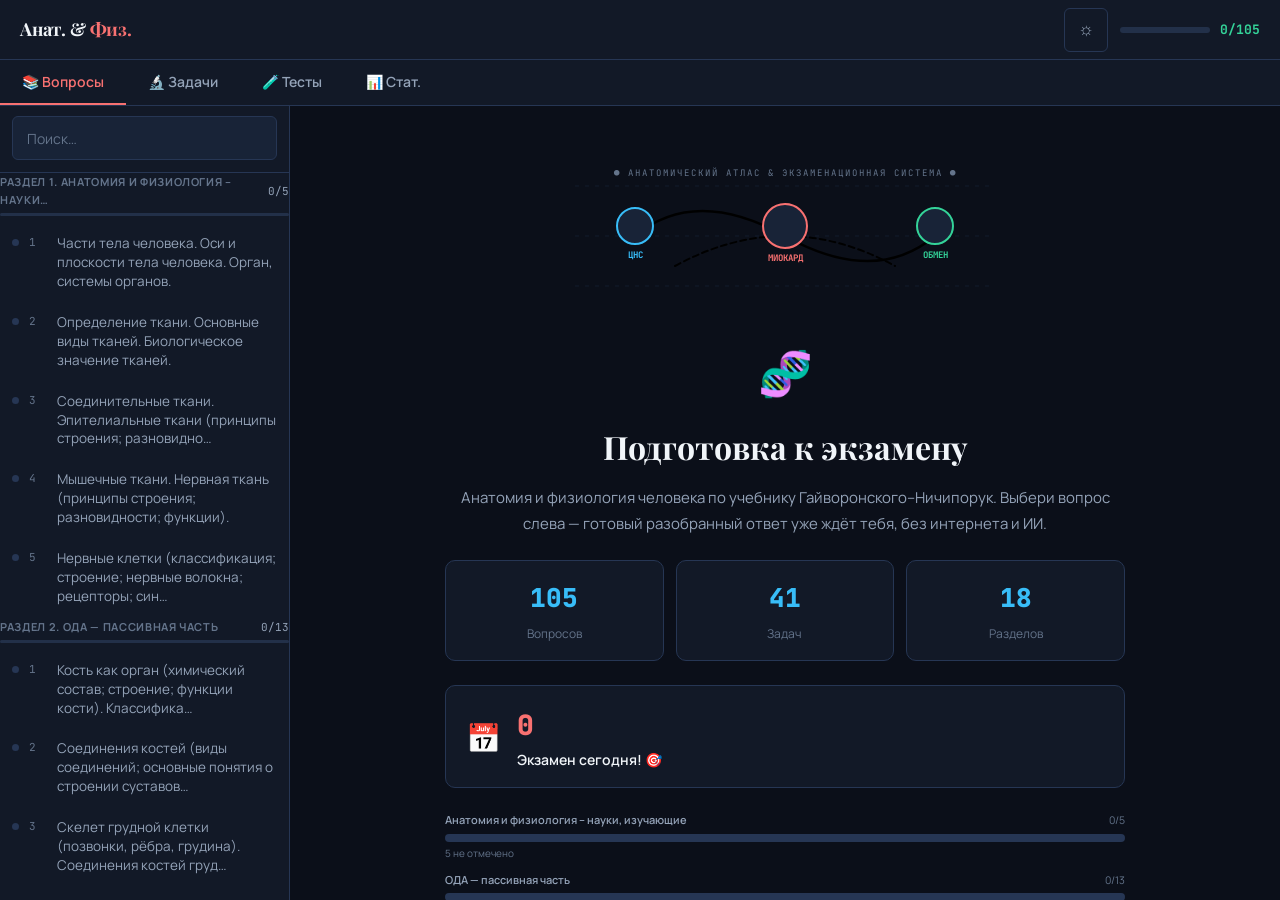
==== index.html @ 148c7188 "feat(design): модернизация интерфейса атласа анатомии по методичке студии - Стиль Clean Scientific /" ====
<!DOCTYPE html>
<html lang="ru">
<head>
<meta charset="UTF-8">
<meta name="viewport" content="width=device-width, initial-scale=1.0, maximum-scale=1.0">
<title>Анатомия и физиология — Экзамен</title>
<style>
@import url('https://fonts.googleapis.com/css2?family=Manrope:wght@400;500;600;700;800&family=Playfair+Display:ital,wght@0,600;0,700;1,600&family=JetBrains+Mono:wght@400;600&display=swap');

:root {
  /* Тёмный анатомический атлас (Medical Atlas) */
  --bg: #0b0f19;
  --surface: #121927;
  --surface2: #182337;
  --surface3: #223049;
  --border: #263654;
  --border-subtle: #17243a;
  --border-focus: #38bdf8;
  --field-border: #3b537e;

  /* Медицинские акценты (WCAG 2.2 AA) */
  --accent: #f87171;        /* Кармин / сердечно-сосудистая */
  --accent-text: #fca5a5;
  --accent-soft: rgba(248, 113, 113, 0.14);
  --primary: #38bdf8;       /* Клинический сапфир */
  --primary-hover: #7dd3fc;
  --primary-soft: rgba(56, 189, 248, 0.14);
  --on-primary: #082f49;

  /* Статусы уверенности */
  --know: #34d399;          /* Изумрудный (Знаю) */
  --know-bg: rgba(52, 211, 153, 0.12);
  --know-border: rgba(52, 211, 153, 0.4);
  --unsure: #fbbf24;        /* Янтарный (Сомневаюсь) */
  --unsure-bg: rgba(251, 191, 36, 0.12);
  --unsure-border: rgba(251, 191, 36, 0.4);
  --noknow: #f87171;        /* Рубиновый (Не знаю) */
  --noknow-bg: rgba(248, 113, 113, 0.12);
  --noknow-border: rgba(248, 113, 113, 0.4);

  --text: #f1f5f9;
  --text-muted: #94a3b8;
  --text-dim: #64748b;
  --safe-bottom: env(safe-area-inset-bottom, 0px);

  --font-sans: 'Manrope', system-ui, -apple-system, sans-serif;
  --font-serif: 'Playfair Display', Georgia, serif;
  --font-mono: 'JetBrains Mono', ui-monospace, monospace;

  --radius-sm: 6px;
  --radius-md: 10px;
  --radius-lg: 14px;
}

/* Светлая тема (медицинский учебник / слоновая кость) */
.light-theme {
  --bg: #faf9f6;
  --surface: #ffffff;
  --surface2: #f3f0e8;
  --surface3: #e8e3d7;
  --border: #dcd6c8;
  --border-subtle: #ede8dc;
  --border-focus: #1d4ed8;
  --field-border: #9ca3af;

  --accent: #dc2626;
  --accent-text: #b91c1c;
  --accent-soft: #fee2e2;
  --primary: #1d4ed8;
  --primary-hover: #1e40af;
  --primary-soft: #eff6ff;
  --on-primary: #ffffff;

  --know: #059669;
  --know-bg: #ecfdf5;
  --know-border: #a7f3d0;
  --unsure: #d97706;
  --unsure-bg: #fffbeb;
  --unsure-border: #fde68a;
  --noknow: #dc2626;
  --noknow-bg: #fef2f2;
  --noknow-border: #fecaca;

  --text: #1c1917;
  --text-muted: #44403c;
  --text-dim: #78716c;
}

* { margin:0; padding:0; box-sizing:border-box; -webkit-tap-highlight-color:transparent; }

html, body { height:100%; overflow:hidden; }

body {
  background: var(--bg);
  color: var(--text);
  font-family: var(--font-sans);
  font-size: 16px;
  line-height: 1.65;
  transition: background 0.25s ease, color 0.25s ease;
}

/* Доступность: фокус и уменьшенное движение */
*:focus-visible {
  outline: 2px solid var(--border-focus);
  outline-offset: 2px;
}

@media (prefers-reduced-motion: reduce) {
  *, *::before, *::after {
    animation-duration: 0.01ms !important;
    transition-duration: 0.01ms !important;
    scroll-behavior: auto !important;
  }
}

/* ── HEADER ── */
.header {
  background: var(--surface);
  border-bottom: 1px solid var(--border);
  padding: 0 20px;
  height: 60px;
  display: flex;
  align-items: center;
  justify-content: space-between;
  position: fixed;
  top: 0; left: 0; right: 0;
  z-index: 200;
  gap: 14px;
}

.logo {
  font-family: var(--font-serif);
  font-size: 18px;
  font-weight: 700;
  white-space: nowrap;
  flex-shrink: 0;
  color: var(--text);
  letter-spacing: -0.01em;
}
.logo span { color: var(--accent); }

.header-right { display:flex; align-items:center; gap:12px; }

.theme-toggle-btn {
  background: none;
  border: 1px solid var(--border);
  color: var(--text-muted);
  width: 44px;
  height: 44px;
  border-radius: var(--radius-sm);
  display: flex;
  align-items: center;
  justify-content: center;
  cursor: pointer;
  font-size: 1.1rem;
  transition: all 0.2s;
}
.theme-toggle-btn:hover {
  color: var(--text);
  border-color: var(--border-focus);
}

.progress-wrap {
  display: flex;
  align-items: center;
  gap: 10px;
  font-size: 13px;
  color: var(--text-muted);
}

.progress-bar {
  width: 90px;
  height: 6px;
  background: var(--surface3);
  border-radius: 3px;
  overflow: hidden;
}

.progress-fill {
  height: 100%;
  background: linear-gradient(90deg, var(--primary), var(--know));
  border-radius: 3px;
  transition: width 0.5s ease;
}

.progress-count { font-weight: 700; color: var(--know); white-space: nowrap; font-family: var(--font-mono); }

/* hamburger (Правило Д1: >= 44x44 px) */
.hamburger {
  width: 44px; height: 44px;
  border-radius: var(--radius-sm);
  background: var(--surface3);
  border: 1px solid var(--border);
  display: flex;
  flex-direction: column;
  align-items: center;
  justify-content: center;
  gap: 5px;
  cursor: pointer;
  flex-shrink: 0;
}
.hamburger span {
  width: 20px; height: 2px;
  background: var(--text-muted);
  border-radius: 2px;
  transition: all 0.2s;
}
.hamburger.open span:nth-child(1) { transform: rotate(45deg) translate(5px,5px); }
.hamburger.open span:nth-child(2) { opacity:0; }
.hamburger.open span:nth-child(3) { transform: rotate(-45deg) translate(5px,-5px); }

/* ── TABS ── */
.tabs {
  position: fixed;
  top: 60px; left: 0; right: 0;
  background: var(--surface);
  border-bottom: 1px solid var(--border);
  display: flex;
  z-index: 190;
  overflow-x: auto;
  scrollbar-width: none;
}
.tabs::-webkit-scrollbar { display: none; }

.tab {
  min-height: 44px;
  padding: 10px 22px;
  font-size: 14px;
  font-weight: 600;
  color: var(--text-muted);
  cursor: pointer;
  border-bottom: 2px solid transparent;
  white-space: nowrap;
  transition: all 0.2s;
  flex-shrink: 0;
  display: inline-flex;
  align-items: center;
}
.tab:hover { color: var(--text); }
.tab.active { color: var(--accent); border-bottom-color: var(--accent); }

/* ── OVERLAY ── */
.overlay {
  display: none;
  position: fixed;
  inset: 0;
  background: rgba(0,0,0,0.65);
  z-index: 150;
  backdrop-filter: blur(3px);
}
.overlay.open { display: block; }

/* ── SIDEBAR (drawer on mobile) ── */
.sidebar {
  position: fixed;
  top: 104px; bottom: 0; left: 0;
  width: min(320px, 85vw);
  background: var(--surface);
  border-right: 1px solid var(--border);
  overflow-y: auto;
  z-index: 160;
  transform: translateX(-100%);
  transition: transform 0.25s ease;
  display: flex;
  flex-direction: column;
}
.sidebar.open { transform: translateX(0); }

/* desktop: sidebar always visible */
@media (min-width: 768px) {
  .sidebar {
    transform: translateX(0) !important;
    width: 290px;
  }
  .overlay { display: none !important; }
  .hamburger { display: none; }
}

.sidebar-search {
  padding: 12px;
  border-bottom: 1px solid var(--border);
  position: sticky; top: 0;
  background: var(--surface);
  z-index: 10;
}
.sidebar-search input {
  width: 100%;
  background: var(--surface2);
  border: 1px solid var(--border);
  border-radius: var(--radius-sm);
  padding: 10px 14px;
  color: var(--text);
  font-size: 14px;
  font-family: inherit;
  outline: none;
  min-height: 44px;
}
.sidebar-search input:focus { border-color: var(--border-focus); }
.sidebar-search input::placeholder { color: var(--text-dim); }

.sidebar-section {
  padding: 8px 12px;
}
.sec-header-wrap {
  display: flex;
  align-items: center;
  justify-content: space-between;
  margin-bottom: 4px;
}
.sec-header {
  font-size: 11px;
  font-weight: 700;
  text-transform: uppercase;
  letter-spacing: 0.06em;
  color: var(--text-dim);
}
.sec-pct {
  font-size: 11px;
  color: var(--text-muted);
  font-family: var(--font-mono);
}
.sec-mini-bar {
  height: 3px;
  background: var(--surface3);
  border-radius: 2px;
  margin-bottom: 8px;
  overflow: hidden;
}
.sec-mini-fill {
  height: 100%;
  border-radius: 2px;
  transition: width 0.3s;
}
.sec-mini-fill.low { background: var(--noknow); }
.sec-mini-fill.mid { background: var(--unsure); }
.sec-mini-fill.high { background: var(--know); }

.q-item {
  padding: 10px 12px;
  border-radius: var(--radius-sm);
  cursor: pointer;
  font-size: 13.5px;
  line-height: 1.4;
  color: var(--text-muted);
  display: flex;
  align-items: flex-start;
  gap: 10px;
  margin-bottom: 2px;
  transition: all 0.15s;
  min-height: 44px;
}
.q-item:hover { background: var(--surface2); color: var(--text); }
.q-item.active { background: var(--surface3); color: var(--text); font-weight: 600; }
.q-dot {
  width: 7px; height: 7px;
  border-radius: 50%;
  background: var(--border);
  margin-top: 5px;
  flex-shrink: 0;
  transition: all 0.2s;
}
.q-item.know .q-dot { background: var(--know); box-shadow: 0 0 5px var(--know); }
.q-item.unsure .q-dot { background: var(--unsure); box-shadow: 0 0 5px var(--unsure); }
.q-item.noknow .q-dot { background: var(--noknow); box-shadow: 0 0 5px var(--noknow); }
.q-num {
  font-size: 11px;
  color: var(--text-dim);
  font-family: var(--font-mono);
  flex-shrink: 0;
  width: 18px;
  margin-top: 1px;
}

/* ── MAIN AREA ── */
.main {
  position: fixed;
  top: 104px; bottom: 0; right: 0;
  left: 0;
  overflow-y: auto;
  padding: 24px 16px calc(24px + var(--safe-bottom));
  background: var(--bg);
}
@media (min-width: 768px) {
  .main { left: 290px; padding: 32px 36px; }
}

.panel { display: none; }
.panel.active { display: block; animation: fadeIn 0.2s ease; }

@keyframes fadeIn { from { opacity: 0; transform: translateY(4px); } to { opacity: 1; transform: translateY(0); } }

/* ── WELCOME ── */
.welcome {
  max-width: 680px;
  margin: 0 auto;
  text-align: center;
  padding: 20px 0;
}
.welcome-art-wrap {
  width: 100%;
  max-width: 480px;
  margin: 0 auto 20px;
  display: flex;
  justify-content: center;
}
.welcome-icon { font-size: 44px; display: inline-block; margin-bottom: 12px; }
.welcome h1 {
  font-family: var(--font-serif);
  font-size: clamp(24px, 4vw, 32px);
  margin-bottom: 12px;
  color: var(--text);
}
.welcome p {
  color: var(--text-muted);
  font-size: 15px;
  line-height: 1.7;
  margin-bottom: 24px;
}
.stats-row {
  display: grid;
  grid-template-columns: repeat(3, 1fr);
  gap: 12px;
  margin-bottom: 24px;
}
.stat-card {
  background: var(--surface);
  border: 1px solid var(--border);
  border-radius: var(--radius-md);
  padding: 16px;
  text-align: center;
}
.stat-card .num {
  font-size: 26px;
  font-weight: 800;
  color: var(--primary);
  font-family: var(--font-mono);
}
.stat-card .lbl { font-size: 12px; color: var(--text-dim); margin-top: 4px; }

.exam-countdown {
  background: var(--surface);
  border: 1px solid var(--border);
  border-radius: var(--radius-md);
  padding: 16px 20px;
  display: flex;
  align-items: center;
  gap: 16px;
  margin-bottom: 24px;
  text-align: left;
}
.countdown-icon { font-size: 28px; }
.countdown-days { font-size: 28px; font-weight: 800; font-family: var(--font-mono); color: var(--accent); }
.countdown-days.urgent { color: var(--noknow); }
.countdown-label { font-size: 14px; font-weight: 600; color: var(--text); }
.countdown-detail { font-size: 12px; color: var(--text-dim); }

.tip-box {
  background: var(--surface);
  border-left: 3px solid var(--primary);
  padding: 14px 18px;
  border-radius: 0 var(--radius-sm) var(--radius-sm) 0;
  text-align: left;
  font-size: 13.5px;
  color: var(--text-muted);
  line-height: 1.6;
}

/* ── QUESTION CARD ── */
.q-card {
  max-width: 820px;
  margin: 0 auto;
}
.q-breadcrumb {
  font-size: 12px;
  text-transform: uppercase;
  letter-spacing: 0.06em;
  color: var(--primary);
  margin-bottom: 10px;
  font-weight: 700;
  display: flex;
  align-items: center;
  gap: 6px;
}
.q-title {
  font-size: clamp(18px, 2.5vw, 24px);
  font-weight: 700;
  line-height: 1.45;
  color: var(--text);
  margin-bottom: 20px;
  max-width: 65ch;
}
.q-actions {
  display: flex;
  gap: 10px;
  margin-bottom: 20px;
  flex-wrap: wrap;
}
.btn {
  min-height: 44px;
  padding: 10px 18px;
  border-radius: var(--radius-sm);
  font-size: 14px;
  font-weight: 600;
  cursor: pointer;
  display: inline-flex;
  align-items: center;
  justify-content: center;
  gap: 8px;
  transition: all 0.2s;
  border: 1px solid transparent;
}
.btn-primary {
  background: var(--primary);
  color: var(--on-primary);
}
.btn-primary:hover { opacity: 0.92; }
.btn-ghost {
  background: var(--surface);
  border-color: var(--border);
  color: var(--text);
}
.btn-ghost:hover { background: var(--surface2); }

.answer-area {
  background: var(--surface);
  border: 1px solid var(--border);
  border-radius: var(--radius-md);
  margin-bottom: 20px;
  overflow: hidden;
}
.answer-head {
  padding: 12px 18px;
  background: var(--surface2);
  border-bottom: 1px solid var(--border);
  display: flex;
  align-items: center;
  gap: 8px;
  font-size: 13px;
  color: var(--text-muted);
}
.sdot {
  width: 8px; height: 8px;
  border-radius: 50%;
  background: var(--text-dim);
}
.sdot.active { background: var(--know); box-shadow: 0 0 6px var(--know); }

.answer-body {
  padding: 24px;
  font-size: 16px;
  line-height: 1.7;
  color: var(--text);
  max-width: 65ch;
}
.answer-body.empty {
  color: var(--text-dim);
  font-style: italic;
  padding: 32px 24px;
  text-align: center;
}
.answer-body p { margin-bottom: 14px; }
.answer-body ul, .answer-body ol { margin: 10px 0 16px 24px; }
.answer-body li { margin-bottom: 6px; }
.answer-body strong { color: var(--accent-text); }

.conf-row {
  display: grid;
  grid-template-columns: repeat(3, 1fr);
  gap: 12px;
  margin-top: 16px;
}
.conf-btn {
  min-height: 48px;
  padding: 12px;
  border-radius: var(--radius-md);
  font-size: 14px;
  font-weight: 700;
  cursor: pointer;
  border: 1px solid transparent;
  transition: all 0.2s;
  display: flex;
  align-items: center;
  justify-content: center;
}
.conf-btn.noknow {
  background: var(--noknow-bg);
  border-color: var(--noknow-border);
  color: var(--noknow);
}
.conf-btn.noknow:hover, .conf-btn.noknow.selected {
  background: var(--noknow);
  color: #fff;
}
.conf-btn.unsure {
  background: var(--unsure-bg);
  border-color: var(--unsure-border);
  color: var(--unsure);
}
.conf-btn.unsure:hover, .conf-btn.unsure.selected {
  background: var(--unsure);
  color: #000;
}
.conf-btn.know {
  background: var(--know-bg);
  border-color: var(--know-border);
  color: var(--know);
}
.conf-btn.know:hover, .conf-btn.know.selected {
  background: var(--know);
  color: #fff;
}

/* ── QUIZ CARD ── */
.quiz-card {
  max-width: 820px;
  margin: 0 auto;
}
.quiz-opt {
  padding: 14px 18px;
  background: var(--surface);
  border: 1px solid var(--border);
  border-radius: var(--radius-md);
  margin-bottom: 10px;
  cursor: pointer;
  display: flex;
  align-items: center;
  gap: 12px;
  transition: all 0.15s;
  min-height: 48px;
  font-size: 15px;
}
.quiz-opt:hover { background: var(--surface2); }
.quiz-opt.correct {
  background: var(--know-bg);
  border-color: var(--know);
  color: var(--know);
}
.quiz-opt.wrong {
  background: var(--noknow-bg);
  border-color: var(--noknow);
  color: var(--noknow);
}
.quiz-opt-letter {
  width: 26px; height: 26px;
  border-radius: 50%;
  background: var(--surface2);
  display: flex;
  align-items: center;
  justify-content: center;
  font-weight: 700;
  font-size: 12px;
  flex-shrink: 0;
  font-family: var(--font-mono);
}

/* ── STATS ── */
.stats-page {
  max-width: 820px;
  margin: 0 auto;
}
.stats-block {
  background: var(--surface);
  border: 1px solid var(--border);
  border-radius: var(--radius-md);
  padding: 24px;
  margin-bottom: 20px;
}
.stats-block-title {
  font-size: 16px;
  font-weight: 700;
  margin-bottom: 16px;
  color: var(--text);
  font-family: var(--font-serif);
}
.legend-row {
  display: flex;
  gap: 16px;
  flex-wrap: wrap;
  margin-bottom: 16px;
  font-size: 13px;
}
.leg {
  display: inline-flex;
  align-items: center;
  gap: 6px;
}
.leg::before {
  content: '';
  width: 10px; height: 10px;
  border-radius: 50%;
}
.leg.know::before { background: var(--know); }
.leg.unsure::before { background: var(--unsure); }
.leg.noknow::before { background: var(--noknow); }
.leg.none::before { background: var(--border); }
</style>
</head>
<body>

<!-- HEADER -->
<div class="header">
  <div class="hamburger" id="burger" onclick="toggleSidebar()">
    <span></span><span></span><span></span>
  </div>
  <div class="logo">Анат. & <span>Физ.</span></div>
  <div class="header-right">
    <button class="theme-toggle-btn" id="themeToggleBtn" onclick="toggleAnatTheme()" title="Сменить тему оформления" aria-label="Сменить тему оформления">☼</button>
    <div class="progress-wrap">
      <div class="progress-bar"><div class="progress-fill" id="gBar" style="width:0%"></div></div>
      <div class="progress-count"><span id="dCnt">0</span>/<span id="tCnt">0</span></div>
    </div>
  </div>
</div>

<!-- TABS -->
<div class="tabs">
  <div class="tab active" onclick="switchTab('questions')">📚 Вопросы</div>
  <div class="tab"        onclick="switchTab('tasks')">🔬 Задачи</div>
  <div class="tab"        onclick="switchTab('quiz')">🧪 Тесты</div>
  <div class="tab"        onclick="switchTab('stats')" id="tabStats">📊 Стат.</div>
</div>

<!-- OVERLAY -->
<div class="overlay" id="overlay" onclick="closeSidebar()"></div>

<!-- SIDEBAR -->
<div class="sidebar" id="sidebar">
  <div class="sidebar-search">
    <input type="text" id="searchInput" placeholder="Поиск…" oninput="filterItems()">
  </div>
  <div id="sidebarContent"></div>
</div>

<!-- MAIN -->
<div class="main" id="mainArea">
  <!-- WELCOME -->
  <div class="panel active" id="welcomePanel">
    <div class="welcome">

      <div class="welcome-art-wrap" aria-hidden="true">
        <svg viewBox="0 0 460 160" fill="none" xmlns="http://www.w3.org/2000/svg" style="width:100%;height:auto;max-height:160px">
          <defs>
            <linearGradient id="anatAorta" x1="0%" y1="0%" x2="100%" y2="100%">
              <stop offset="0%" stopColor="var(--accent)" />
              <stop offset="100%" stopColor="#f59e0b" />
            </linearGradient>
            <linearGradient id="anatNeural" x1="0%" y1="0%" x2="100%" y2="0%">
              <stop offset="0%" stopColor="var(--primary)" />
              <stop offset="100%" stopColor="#a855f7" />
            </linearGradient>
          </defs>
          <!-- Фоновая сетка атласа -->
          <g stroke="var(--border-subtle)" stroke-width="1" stroke-dasharray="4 6" opacity="0.6">
            <line x1="20" y1="30" x2="440" y2="30"/>
            <line x1="20" y1="80" x2="440" y2="80"/>
            <line x1="20" y1="130" x2="440" y2="130"/>
          </g>
          <!-- Нейронные и сосудистые пути -->
          <path d="M 80 80 Q 140 30 230 80 T 380 80" stroke="url(#anatNeural)" stroke-width="2.5" stroke-linecap="round"/>
          <path d="M 120 110 Q 230 50 340 110" stroke="url(#anatAorta)" stroke-width="2" stroke-linecap="round" stroke-dasharray="6 4"/>
          <!-- Узел 1: Мозг и ВНД -->
          <g transform="translate(60, 50)">
            <circle cx="20" cy="20" r="18" fill="var(--surface2)" stroke="var(--primary)" stroke-width="2"/>
            <text x="20" y="24" text-anchor="middle" font-size="14">🧠</text>
            <text x="20" y="52" text-anchor="middle" fill="var(--primary)" font-size="9" font-family="var(--font-mono)" font-weight="700">ЦНС</text>
          </g>
          <!-- Узел 2: Сердечно-сосудистая -->
          <g transform="translate(210, 45)">
            <circle cx="20" cy="25" r="22" fill="var(--surface2)" stroke="var(--accent)" stroke-width="2"/>
            <text x="20" y="30" text-anchor="middle" font-size="16">🫀</text>
            <text x="20" y="60" text-anchor="middle" fill="var(--accent)" font-size="9" font-family="var(--font-mono)" font-weight="700">МИОКАРД</text>
          </g>
          <!-- Узел 3: ДНК и метаболизм -->
          <g transform="translate(360, 50)">
            <circle cx="20" cy="20" r="18" fill="var(--surface2)" stroke="var(--know)" stroke-width="2"/>
            <text x="20" y="24" text-anchor="middle" font-size="14">🧬</text>
            <text x="20" y="52" text-anchor="middle" fill="var(--know)" font-size="9" font-family="var(--font-mono)" font-weight="700">ОБМЕН</text>
          </g>
          <text x="230" y="20" text-anchor="middle" fill="var(--text-dim)" font-size="9" font-family="var(--font-mono)" letter-spacing="2">
            ● АНАТОМИЧЕСКИЙ АТЛАС &amp; ЭКЗАМЕНАЦИОННАЯ СИСТЕМА ●
          </text>
        </svg>
      </div>

      <span class="welcome-icon">🧬</span>
      <h1>Подготовка к экзамену</h1>
      <p>Анатомия и физиология человека по учебнику Гайворонского–Ничипорук. Выбери вопрос слева — готовый разобранный ответ уже ждёт тебя, без интернета и ИИ.</p>
      <div class="stats-row">
        <div class="stat-card"><div class="num" id="st-q">—</div><div class="lbl">Вопросов</div></div>
        <div class="stat-card"><div class="num" id="st-t">—</div><div class="lbl">Задач</div></div>
        <div class="stat-card"><div class="num" id="st-s">—</div><div class="lbl">Разделов</div></div>
      </div>
      <div id="examCountdown" class="exam-countdown">
        <span class="countdown-icon">📅</span>
        <div>
          <div class="countdown-days" id="cdDays">—</div>
          <div class="countdown-label" id="cdLabel">до экзамена</div>
          <div class="countdown-detail" id="cdDetail"></div>
        </div>
      </div>
      <div id="sectionProgressList" style="margin-bottom:14px"></div>
      <div class="tip-box">
        <strong>💡 Отмечай уверенность:</strong> После ответа нажми одну из трёх кнопок — «Знаю», «Сомневаюсь» или «Не знаю». Цветная полоска по каждому разделу покажет пробелы.
      </div>
    </div>
  </div>

  <!-- QUESTION -->
  <div class="panel" id="qPanel">
    <div class="q-card">
      <div class="q-breadcrumb" id="qBread"></div>
      <div class="q-title" id="qTitle"></div>
      <div class="q-actions">
        <button class="btn btn-primary" id="ansBtn" onclick="toggleAnswer()">👁️ Показать ответ</button>
        <button class="btn btn-ghost" onclick="navigateQ(-1)">← Назад</button>
        <button class="btn btn-ghost" onclick="navigateQ(1)">Вперёд →</button>
      </div>
      <div class="answer-area" id="ansArea">
        <div class="answer-head">
          <div class="sdot" id="sDot"></div>
          <span id="sText">Ответ скрыт — попробуй вспомнить сам</span>
        </div>
        <div class="answer-body empty" id="ansBody">Нажми «Показать ответ»</div>
      </div>
      <div class="conf-row" id="confRow">
        <button class="conf-btn noknow" onclick="setConf('noknow')">Не знаю</button>
        <button class="conf-btn unsure" onclick="setConf('unsure')">Сомневаюсь</button>
        <button class="conf-btn know"   onclick="setConf('know')">Знаю</button>
      </div>
    </div>
  </div>

  <!-- QUIZ PANEL -->
  <div class="panel" id="quizPanel">
    <div class="quiz-wrap">
      <div class="quiz-topbar">
        <div class="quiz-section-sel">
          <select id="quizSecSel">
            <option value="all">Все разделы</option>
          </select>
          <button class="btn-start-quiz" onclick="startQuiz()">▶ Начать тест</button>
        </div>
        <button class="btn-stats" onclick="switchTab('stats')">📊 Статистика</button>
      </div>
      <div id="quizResultBar" style="display:none" class="quiz-result-bar">
        <div class="qrb-scores">
          <div class="qrb-cell"><span class="qrb-num" id="qrbCorrect" style="color:#3fb950">0</span><span class="qrb-lbl">верно</span></div>
          <div class="qrb-cell"><span class="qrb-num" id="qrbWrong"   style="color:#f85149">0</span><span class="qrb-lbl">ошибок</span></div>
          <div class="qrb-cell"><span class="qrb-num" id="qrbPct"     style="color:var(--accent)">—</span><span class="qrb-lbl">% верных</span></div>
        </div>
        <div class="qrb-actions">
          <button class="qrb-btn active" id="btnShowAll"      onclick="filterQuiz('all')">Все вопросы</button>
          <button class="qrb-btn"        id="btnShowWrong"    onclick="filterQuiz('wrong')">❌ Ошибки</button>
          <button class="qrb-btn"        id="btnShowCorrect"  onclick="filterQuiz('correct')">✅ Верные</button>
          <button class="qrb-btn restart" onclick="startQuiz()">↺ Заново</button>
        </div>
      </div>
      <div id="quizContent"><div class="quiz-empty">Выбери раздел и нажми «Начать тест»</div></div>
    </div>
  </div>

  <!-- STATS PANEL -->
  <div class="panel" id="statsPanel">
    <div class="quiz-wrap">
      <div class="stats-topbar">
        <button class="btn-back-quiz" onclick="switchTab('quiz')">← Назад к тестам</button>
        <h2 style="margin:0;font-size:17px;font-weight:700">📊 Статистика</h2>
      </div>

      <!-- Test results -->
      <div class="stats-block" id="statsTestBlock">
        <div class="stats-block-title">Результаты тестов</div>
        <div id="statsTestScoreRow" class="stats-score-row">
          <div class="stats-score-cell">
            <div class="stats-big-num" id="stCorrect" style="color:#3fb950">0</div>
            <div class="stats-label">правильно</div>
          </div>
          <div class="stats-score-cell">
            <div class="stats-big-num" id="stWrong" style="color:#f85149">0</div>
            <div class="stats-label">ошибок</div>
          </div>
          <div class="stats-score-cell">
            <div class="stats-big-num" id="stPct" style="color:var(--accent)">—</div>
            <div class="stats-label">% верных</div>
          </div>
        </div>
      </div>

      <!-- Knowledge confidence breakdown -->
      <div class="stats-block">
        <div class="stats-block-title">Уверенность по разделам</div>
        <div class="stats-legend">
          <span class="leg know">Знаю</span>
          <span class="leg unsure">Сомневаюсь</span>
          <span class="leg noknow">Не знаю</span>
          <span class="leg none">Не отмечено</span>
        </div>
        <div id="statsConfList"></div>
      </div>

      <!-- Overall summary -->
      <div class="stats-block" id="statsOverall">
        <div class="stats-block-title">Общий прогресс</div>
        <div id="statsOverallBar"></div>
      </div>
    </div>
  </div>
</div>

<script>
// ── DATA ──
const QD = [{"s": "\u0420\u0430\u0437\u0434\u0435\u043b 1. \u0410\u043d\u0430\u0442\u043e\u043c\u0438\u044f \u0438 \u0444\u0438\u0437\u0438\u043e\u043b\u043e\u0433\u0438\u044f \u2013 \u043d\u0430\u0443\u043a\u0438, \u0438\u0437\u0443\u0447\u0430\u044e\u0449\u0438\u0435 \u0447\u0435\u043b\u043e\u0432\u0435\u043a\u0430", "badge": "general", "q": [{"text": "\u0427\u0430\u0441\u0442\u0438 \u0442\u0435\u043b\u0430 \u0447\u0435\u043b\u043e\u0432\u0435\u043a\u0430. \u041e\u0441\u0438 \u0438 \u043f\u043b\u043e\u0441\u043a\u043e\u0441\u0442\u0438 \u0442\u0435\u043b\u0430 \u0447\u0435\u043b\u043e\u0432\u0435\u043a\u0430. \u041e\u0440\u0433\u0430\u043d, \u0441\u0438\u0441\u0442\u0435\u043c\u044b \u043e\u0440\u0433\u0430\u043d\u043e\u0432.", "answer": "**\u0427\u0430\u0441\u0442\u0438 \u0442\u0435\u043b\u0430 \u0447\u0435\u043b\u043e\u0432\u0435\u043a\u0430.** \u0422\u0435\u043b\u043e \u0447\u0435\u043b\u043e\u0432\u0435\u043a\u0430 \u0441\u043e\u0441\u0442\u043e\u0438\u0442 \u0438\u0437 \u0441\u043b\u0435\u0434\u0443\u044e\u0449\u0438\u0445 \u043e\u0441\u043d\u043e\u0432\u043d\u044b\u0445 \u0447\u0430\u0441\u0442\u0435\u0439: \u0433\u043e\u043b\u043e\u0432\u044b (caput), \u0448\u0435\u0438 (collum), \u0442\u0443\u043b\u043e\u0432\u0438\u0449\u0430 (truncus) \u0438 \u043a\u043e\u043d\u0435\u0447\u043d\u043e\u0441\u0442\u0435\u0439 (extremitates). \u0413\u043e\u043b\u043e\u0432\u043d\u0430\u044f \u0447\u0430\u0441\u0442\u044c \u0441\u043e\u0434\u0435\u0440\u0436\u0438\u0442 \u043c\u043e\u0437\u0433\u043e\u0432\u043e\u0439 \u0438 \u043b\u0438\u0446\u0435\u0432\u043e\u0439 \u043e\u0442\u0434\u0435\u043b\u044b \u0447\u0435\u0440\u0435\u043f\u0430, \u0432 \u043a\u043e\u0442\u043e\u0440\u044b\u0445 \u0440\u0430\u0437\u043c\u0435\u0449\u0430\u044e\u0442\u0441\u044f \u043e\u0440\u0433\u0430\u043d\u044b \u0447\u0443\u0432\u0441\u0442\u0432 \u0438 \u0426\u041d\u0421. \u0422\u0443\u043b\u043e\u0432\u0438\u0449\u0435 subdivided \u043d\u0430 \u0433\u0440\u0443\u0434\u043d\u0443\u044e \u043a\u043b\u0435\u0442\u043a\u0443 (thorax), \u0436\u0438\u0432\u043e\u0442 (abdomen) \u0438 \u0441\u043f\u0438\u043d\u0443 (dorsum). \u041a\u043e\u043d\u0435\u0447\u043d\u043e\u0441\u0442\u0438 \u0440\u0430\u0437\u0434\u0435\u043b\u044f\u044e\u0442\u0441\u044f \u043d\u0430 \u0432\u0435\u0440\u0445\u043d\u0438\u0435 \u0438 \u043d\u0438\u0436\u043d\u0438\u0435, \u043a\u0430\u0436\u0434\u0430\u044f \u0438\u0437 \u043a\u043e\u0442\u043e\u0440\u044b\u0445 \u0432\u043a\u043b\u044e\u0447\u0430\u0435\u0442 \u043f\u043e\u044f\u0441 \u0438 \u0441\u0432\u043e\u0431\u043e\u0434\u043d\u044b\u0439 \u043e\u0442\u0434\u0435\u043b.\n\n**\u041e\u0441\u0438 \u0442\u0435\u043b\u0430:**\n- **\u041f\u0440\u043e\u0434\u043e\u043b\u044c\u043d\u0430\u044f (\u0432\u0435\u0440\u0442\u0438\u043a\u0430\u043b\u044c\u043d\u0430\u044f) \u043e\u0441\u044c** \u2014 \u043f\u0440\u043e\u0445\u043e\u0434\u0438\u0442 \u0441\u0432\u0435\u0440\u0445\u0443 \u0432\u043d\u0438\u0437 \u0447\u0435\u0440\u0435\u0437 \u0446\u0435\u043d\u0442\u0440 \u0442\u0435\u043b\u0430 \u043e\u0442 \u043c\u0430\u043a\u0443\u0448\u043a\u0438 \u043a \u043f\u0440\u043e\u043c\u0435\u0436\u043d\u043e\u0441\u0442\u0438, \u043f\u0435\u0440\u043f\u0435\u043d\u0434\u0438\u043a\u0443\u043b\u044f\u0440\u043d\u0430 \u0437\u0435\u043c\u043d\u043e\u0439 \u043f\u043e\u0432\u0435\u0440\u0445\u043d\u043e\u0441\u0442\u0438. \u0412\u043e\u043a\u0440\u0443\u0433 \u044d\u0442\u043e\u0439 \u043e\u0441\u0438 \u043f\u0440\u043e\u0438\u0441\u0445\u043e\u0434\u044f\u0442 \u0432\u0440\u0430\u0449\u0430\u0442\u0435\u043b\u044c\u043d\u044b\u0435 \u0434\u0432\u0438\u0436\u0435\u043d\u0438\u044f.\n- **\u041f\u043e\u043f\u0435\u0440\u0435\u0447\u043d\u0430\u044f (\u0444\u0440\u043e\u043d\u0442\u0430\u043b\u044c\u043d\u0430\u044f) \u043e\u0441\u044c** \u2014 \u043f\u0440\u043e\u0445\u043e\u0434\u0438\u0442 \u0433\u043e\u0440\u0438\u0437\u043e\u043d\u0442\u0430\u043b\u044c\u043d\u043e \u0441\u043f\u0435\u0440\u0435\u0434\u0438 \u043d\u0430\u0437\u0430\u0434, \u0447\u0435\u0440\u0435\u0437 \u0442\u0435\u043b\u043e \u043f\u0435\u0440\u043f\u0435\u043d\u0434\u0438\u043a\u0443\u043b\u044f\u0440\u043d\u043e \u043f\u0440\u043e\u0434\u043e\u043b\u044c\u043d\u043e\u0439 \u043e\u0441\u0438. \u0412\u043e\u043a\u0440\u0443\u0433 \u043d\u0435\u0451 \u0441\u043e\u0432\u0435\u0440\u0448\u0430\u044e\u0442\u0441\u044f \u0441\u0430\u0433\u0438\u0442\u0442\u0430\u043b\u044c\u043d\u044b\u0435 \u0434\u0432\u0438\u0436\u0435\u043d\u0438\u044f (\u0441\u0433\u0438\u0431\u0430\u043d\u0438\u0435 \u0438 \u0440\u0430\u0437\u0433\u0438\u0431\u0430\u043d\u0438\u0435).\n- **\u0421\u0430\u0433\u0438\u0442\u0442\u0430\u043b\u044c\u043d\u0430\u044f (\u0441\u0442\u0440\u0435\u043b\u043e\u0432\u0438\u0434\u043d\u0430\u044f) \u043e\u0441\u044c** \u2014 \u043f\u0440\u043e\u0445\u043e\u0434\u0438\u0442 \u0433\u043e\u0440\u0438\u0437\u043e\u043d\u0442\u0430\u043b\u044c\u043d\u043e \u0441\u043f\u0440\u0430\u0432\u0430 \u043d\u0430\u043b\u0435\u0432\u043e, \u043f\u0435\u0440\u043f\u0435\u043d\u0434\u0438\u043a\u0443\u043b\u044f\u0440\u043d\u043e \u0434\u0432\u0443\u043c \u043f\u0440\u0435\u0434\u044b\u0434\u0443\u0449\u0438\u043c. \u0412\u043e\u043a\u0440\u0443\u0433 \u043d\u0435\u0451 \u0441\u043e\u0432\u0435\u0440\u0448\u0430\u044e\u0442\u0441\u044f \u0444\u0440\u043e\u043d\u0442\u0430\u043b\u044c\u043d\u044b\u0435 \u0434\u0432\u0438\u0436\u0435\u043d\u0438\u044f (\u043e\u0442\u0432\u0435\u0434\u0435\u043d\u0438\u0435 \u0438 \u043f\u0440\u0438\u0432\u0435\u0434\u0435\u043d\u0438\u0435).\n\n**\u041f\u043b\u043e\u0441\u043a\u043e\u0441\u0442\u0438 \u0442\u0435\u043b\u0430:**\n1. **\u0421\u0430\u0433\u0438\u0442\u0442\u0430\u043b\u044c\u043d\u0430\u044f \u043f\u043b\u043e\u0441\u043a\u043e\u0441\u0442\u044c** (planum sagittale) \u2014 \u0432\u0435\u0440\u0442\u0438\u043a\u0430\u043b\u044c\u043d\u0430\u044f \u043f\u043b\u043e\u0441\u043a\u043e\u0441\u0442\u044c, \u0434\u0435\u043b\u044f\u0449\u0430\u044f \u0442\u0435\u043b\u043e \u043d\u0430 \u043f\u0440\u0430\u0432\u0443\u044e \u0438 \u043b\u0435\u0432\u0443\u044e \u0447\u0430\u0441\u0442\u0438. **\u0421\u0440\u0435\u0434\u0438\u043d\u043d\u0430\u044f (\u043c\u0435\u0434\u0438\u0430\u043d\u043d\u0430\u044f) \u0441\u0430\u0433\u0438\u0442\u0442\u0430\u043b\u044c\u043d\u0430\u044f \u043f\u043b\u043e\u0441\u043a\u043e\u0441\u0442\u044c** \u043f\u0440\u043e\u0445\u043e\u0434\u0438\u0442 \u0442\u043e\u0447\u043d\u043e \u043f\u043e\u0441\u0435\u0440\u0435\u0434\u0438\u043d\u0435, \u0434\u0435\u043b\u044f \u0442\u0435\u043b\u043e \u043d\u0430 \u0434\u0432\u0435 \u0441\u0438\u043c\u043c\u0435\u0442\u0440\u0438\u0447\u043d\u044b\u0435 \u043f\u043e\u043b\u043e\u0432\u0438\u043d\u044b.\n2. **\u0424\u0440\u043e\u043d\u0442\u0430\u043b\u044c\u043d\u0430\u044f (\u043a\u043e\u0440\u043e\u043d\u0430\u0440\u043d\u0430\u044f) \u043f\u043b\u043e\u0441\u043a\u043e\u0441\u0442\u044c** (planum frontale) \u2014 \u0432\u0435\u0440\u0442\u0438\u043a\u0430\u043b\u044c\u043d\u0430\u044f \u043f\u043b\u043e\u0441\u043a\u043e\u0441\u0442\u044c, \u043f\u0435\u0440\u043f\u0435\u043d\u0434\u0438\u043a\u0443\u043b\u044f\u0440\u043d\u0430\u044f \u0441\u0430\u0433\u0438\u0442\u0442\u0430\u043b\u044c\u043d\u043e\u0439, \u0434\u0435\u043b\u044f\u0449\u0430\u044f \u0442\u0435\u043b\u043e \u043d\u0430 \u043f\u0435\u0440\u0435\u0434\u043d\u044e\u044e (\u0432\u0435\u043d\u0442\u0440\u0430\u043b\u044c\u043d\u0443\u044e) \u0438 \u0437\u0430\u0434\u043d\u044e\u044e (\u0434\u043e\u0440\u0441\u0430\u043b\u044c\u043d\u0443\u044e) \u0447\u0430\u0441\u0442\u0438.\n3. **\u041f\u043e\u043f\u0435\u0440\u0435\u0447\u043d\u0430\u044f (\u0433\u043e\u0440\u0438\u0437\u043e\u043d\u0442\u0430\u043b\u044c\u043d\u0430\u044f) \u043f\u043b\u043e\u0441\u043a\u043e\u0441\u0442\u044c** (planum transversale) \u2014 \u0433\u043e\u0440\u0438\u0437\u043e\u043d\u0442\u0430\u043b\u044c\u043d\u0430\u044f \u043f\u043b\u043e\u0441\u043a\u043e\u0441\u0442\u044c, \u043f\u0435\u0440\u043f\u0435\u043d\u0434\u0438\u043a\u0443\u043b\u044f\u0440\u043d\u0430\u044f \u0434\u0432\u0443\u043c \u043f\u0440\u0435\u0434\u044b\u0434\u0443\u0449\u0438\u043c, \u0434\u0435\u043b\u044f\u0449\u0430\u044f \u0442\u0435\u043b\u043e \u043d\u0430 \u0432\u0435\u0440\u0445\u043d\u044e\u044e (\u043a\u0440\u0430\u043d\u0438\u0430\u043b\u044c\u043d\u0443\u044e) \u0438 \u043d\u0438\u0436\u043d\u044e\u044e (\u043a\u0430\u0443\u0434\u0430\u043b\u044c\u043d\u0443\u044e) \u0447\u0430\u0441\u0442\u0438.\n\n**\u041e\u0441\u043d\u043e\u0432\u043d\u044b\u0435 \u0430\u043d\u0430\u0442\u043e\u043c\u0438\u0447\u0435\u0441\u043a\u0438\u0435 \u0442\u0435\u0440\u043c\u0438\u043d\u044b \u043f\u043e\u043b\u043e\u0436\u0435\u043d\u0438\u044f:**\n- \u041c\u0435\u0434\u0438\u0430\u043b\u044c\u043d\u044b\u0439 \u2014 \u0431\u043b\u0438\u0436\u0435 \u043a \u0441\u0440\u0435\u0434\u0438\u043d\u043d\u043e\u0439 \u043f\u043b\u043e\u0441\u043a\u043e\u0441\u0442\u0438; \u043b\u0430\u0442\u0435\u0440\u0430\u043b\u044c\u043d\u044b\u0439 \u2014 \u0434\u0430\u043b\u044c\u0448\u0435 \u043e\u0442 \u0441\u0440\u0435\u0434\u0438\u043d\u043d\u043e\u0439 \u043f\u043b\u043e\u0441\u043a\u043e\u0441\u0442\u0438\n- \u041f\u0440\u043e\u043a\u0441\u0438\u043c\u0430\u043b\u044c\u043d\u044b\u0439 \u2014 \u0431\u043b\u0438\u0436\u0435 \u043a \u043f\u0440\u0438\u043a\u0440\u0435\u043f\u043b\u0435\u043d\u0438\u044e \u043a\u043e\u043d\u0435\u0447\u043d\u043e\u0441\u0442\u0438 \u043a \u0442\u0443\u043b\u043e\u0432\u0438\u0449\u0443; \u0434\u0438\u0441\u0442\u0430\u043b\u044c\u043d\u044b\u0439 \u2014 \u0434\u0430\u043b\u044c\u0448\u0435\n- \u041a\u0440\u0430\u043d\u0438\u0430\u043b\u044c\u043d\u044b\u0439 (\u0432\u0435\u0440\u0445\u043d\u0438\u0439) \u2014 \u0431\u043b\u0438\u0436\u0435 \u043a \u0433\u043e\u043b\u043e\u0432\u0435; \u043a\u0430\u0443\u0434\u0430\u043b\u044c\u043d\u044b\u0439 (\u043d\u0438\u0436\u043d\u0438\u0439) \u2014 \u0431\u043b\u0438\u0436\u0435 \u043a \u043d\u043e\u0433\u0430\u043c\n- \u0412\u0435\u043d\u0442\u0440\u0430\u043b\u044c\u043d\u044b\u0439 (\u043f\u0435\u0440\u0435\u0434\u043d\u0438\u0439) \u2014 \u043e\u0431\u0440\u0430\u0449\u0451\u043d \u043a \u0436\u0438\u0432\u043e\u0442\u0443; \u0434\u043e\u0440\u0441\u0430\u043b\u044c\u043d\u044b\u0439 (\u0437\u0430\u0434\u043d\u0438\u0439) \u2014 \u043e\u0431\u0440\u0430\u0449\u0451\u043d \u043a \u0441\u043f\u0438\u043d\u0435\n- \u041f\u043e\u0432\u0435\u0440\u0445\u043d\u043e\u0441\u0442\u043d\u044b\u0439 \u2014 \u0431\u043b\u0438\u0436\u0435 \u043a \u043f\u043e\u0432\u0435\u0440\u0445\u043d\u043e\u0441\u0442\u0438 \u0442\u0435\u043b\u0430; \u0433\u043b\u0443\u0431\u043e\u043a\u0438\u0439 \u2014 \u0434\u0430\u043b\u044c\u0448\u0435 \u043e\u0442 \u043f\u043e\u0432\u0435\u0440\u0445\u043d\u043e\u0441\u0442\u0438\n\n**\u041e\u0440\u0433\u0430\u043d** \u2014 \u044d\u0442\u043e \u0447\u0430\u0441\u0442\u044c \u043e\u0440\u0433\u0430\u043d\u0438\u0437\u043c\u0430, \u0441\u043e\u0441\u0442\u043e\u044f\u0449\u0430\u044f \u0438\u0437 \u043d\u0435\u0441\u043a\u043e\u043b\u044c\u043a\u0438\u0445 \u0442\u043a\u0430\u043d\u0435\u0439, \u0438\u043c\u0435\u044e\u0449\u0430\u044f \u043e\u043f\u0440\u0435\u0434\u0435\u043b\u0451\u043d\u043d\u0443\u044e \u0444\u043e\u0440\u043c\u0443, \u0441\u0442\u0440\u043e\u0435\u043d\u0438\u0435 \u0438 \u0432\u044b\u043f\u043e\u043b\u043d\u044f\u044e\u0449\u0430\u044f \u0441\u043f\u0435\u0446\u0438\u0444\u0438\u0447\u0435\u0441\u043a\u0443\u044e \u0444\u0443\u043d\u043a\u0446\u0438\u044e. \u041f\u0440\u0438\u043c\u0435\u0440\u044b \u043e\u0440\u0433\u0430\u043d\u043e\u0432: \u0441\u0435\u0440\u0434\u0446\u0435, \u043f\u0435\u0447\u0435\u043d\u044c, \u043f\u043e\u0447\u043a\u0430, \u0436\u0435\u043b\u0443\u0434\u043e\u043a. \u041a\u0430\u0436\u0434\u044b\u0439 \u043e\u0440\u0433\u0430\u043d \u0438\u043c\u0435\u0435\u0442 \u043f\u0430\u0440\u0435\u043d\u0445\u0438\u043c\u0443 (\u0444\u0443\u043d\u043a\u0446\u0438\u043e\u043d\u0430\u043b\u044c\u043d\u0443\u044e \u0442\u043a\u0430\u043d\u044c) \u0438 \u0441\u0442\u0440\u043e\u043c\u0443 (\u0441\u043e\u0435\u0434\u0438\u043d\u0438\u0442\u0435\u043b\u044c\u043d\u043e\u0442\u043a\u0430\u043d\u043d\u044b\u0439 \u043a\u0430\u0440\u043a\u0430\u0441 \u0441 \u0441\u043e\u0441\u0443\u0434\u0430\u043c\u0438 \u0438 \u043d\u0435\u0440\u0432\u0430\u043c\u0438).\n\n**\u0421\u0438\u0441\u0442\u0435\u043c\u0430 \u043e\u0440\u0433\u0430\u043d\u043e\u0432** \u2014 \u044d\u0442\u043e \u0441\u043e\u0432\u043e\u043a\u0443\u043f\u043d\u043e\u0441\u0442\u044c \u043e\u0440\u0433\u0430\u043d\u043e\u0432, \u043e\u0431\u044a\u0435\u0434\u0438\u043d\u0451\u043d\u043d\u044b\u0445 \u043e\u0431\u0449\u0435\u0439 \u044d\u043c\u0431\u0440\u0438\u043e\u043d\u0430\u043b\u044c\u043d\u044b\u043c \u043f\u0440\u043e\u0438\u0441\u0445\u043e\u0436\u0434\u0435\u043d\u0438\u0435\u043c, \u043c\u043e\u0440\u0444\u043e\u043b\u043e\u0433\u0438\u0447\u0435\u0441\u043a\u0438\u043c \u0441\u0442\u0440\u043e\u0435\u043d\u0438\u0435\u043c \u0438 \u0444\u0443\u043d\u043a\u0446\u0438\u043e\u043d\u0430\u043b\u044c\u043d\u044b\u043c \u043d\u0430\u0437\u043d\u0430\u0447\u0435\u043d\u0438\u0435\u043c. \u0412 \u043e\u0440\u0433\u0430\u043d\u0438\u0437\u043c\u0435 \u0447\u0435\u043b\u043e\u0432\u0435\u043a\u0430 \u0432\u044b\u0434\u0435\u043b\u044f\u044e\u0442 \u0441\u043b\u0435\u0434\u0443\u044e\u0449\u0438\u0435 \u0441\u0438\u0441\u0442\u0435\u043c\u044b \u043e\u0440\u0433\u0430\u043d\u043e\u0432:\n1. **\u041e\u043f\u043e\u0440\u043d\u043e-\u0434\u0432\u0438\u0433\u0430\u0442\u0435\u043b\u044c\u043d\u0430\u044f \u0441\u0438\u0441\u0442\u0435\u043c\u0430** \u2014 \u043a\u043e\u0441\u0442\u0438, \u0441\u0443\u0441\u0442\u0430\u0432\u044b, \u043c\u044b\u0448\u0446\u044b, \u0441\u0432\u044f\u0437\u043a\u0438\n2. **\u0421\u0438\u0441\u0442\u0435\u043c\u0430 \u043e\u0440\u0433\u0430\u043d\u043e\u0432 \u0434\u044b\u0445\u0430\u043d\u0438\u044f** \u2014 \u043d\u043e\u0441, \u0433\u043b\u043e\u0442\u043a\u0430, \u0433\u043e\u0440\u0442\u0430\u043d\u044c, \u0442\u0440\u0430\u0445\u0435\u044f, \u0431\u0440\u043e\u043d\u0445\u0438, \u043b\u0451\u0433\u043a\u0438\u0435\n3. **\u0421\u0438\u0441\u0442\u0435\u043c\u0430 \u043e\u0440\u0433\u0430\u043d\u043e\u0432 \u043f\u0438\u0449\u0435\u0432\u0430\u0440\u0435\u043d\u0438\u044f** \u2014 \u0440\u043e\u0442, \u0437\u0443\u0431\u044b, \u044f\u0437\u044b\u043a, \u0441\u043b\u044e\u043d\u043d\u044b\u0435 \u0436\u0435\u043b\u0435\u0437\u044b, \u043f\u0438\u0449\u0435\u0432\u043e\u0434, \u0436\u0435\u043b\u0443\u0434\u043e\u043a, \u043a\u0438\u0448\u0435\u0447\u043d\u0438\u043a, \u043f\u0435\u0447\u0435\u043d\u044c, \u043f\u043e\u0434\u0436\u0435\u043b\u0443\u0434\u043e\u0447\u043d\u0430\u044f \u0436\u0435\u043b\u0435\u0437\u0430\n4. **\u041c\u043e\u0447\u0435\u0432\u044b\u0434\u0435\u043b\u0438\u0442\u0435\u043b\u044c\u043d\u0430\u044f \u0441\u0438\u0441\u0442\u0435\u043c\u0430** \u2014 \u043f\u043e\u0447\u043a\u0438, \u043c\u043e\u0447\u0435\u0442\u043e\u0447\u043d\u0438\u043a\u0438, \u043c\u043e\u0447\u0435\u0432\u043e\u0439 \u043f\u0443\u0437\u044b\u0440\u044c, \u043c\u043e\u0447\u0435\u0438\u0441\u043f\u0443\u0441\u043a\u0430\u0442\u0435\u043b\u044c\u043d\u044b\u0439 \u043a\u0430\u043d\u0430\u043b\n5. **\u0420\u0435\u043f\u0440\u043e\u0434\u0443\u043a\u0442\u0438\u0432\u043d\u0430\u044f (\u043f\u043e\u043b\u043e\u0432\u0430\u044f) \u0441\u0438\u0441\u0442\u0435\u043c\u0430** \u2014 \u044f\u0438\u0447\u043d\u0438\u043a\u0438/\u044f\u0438\u0447\u043a\u0438, \u043c\u0430\u0442\u043e\u0447\u043d\u044b\u0435 \u0442\u0440\u0443\u0431\u044b, \u043c\u0430\u0442\u043a\u0430, \u0432\u043b\u0430\u0433\u0430\u043b\u0438\u0449\u0435 / \u0441\u0435\u043c\u0435\u043d\u043d\u044b\u0435 \u043f\u0443\u0437\u044b\u0440\u044c\u043a\u0438, \u043f\u0440\u0435\u0434\u0441\u0442\u0430\u0442\u0435\u043b\u044c\u043d\u0430\u044f \u0436\u0435\u043b\u0435\u0437\u0430, \u043f\u043e\u043b\u043e\u0432\u043e\u0439 \u0447\u043b\u0435\u043d\n6. **\u0421\u0438\u0441\u0442\u0435\u043c\u0430 \u043a\u0440\u043e\u0432\u043e\u043e\u0431\u0440\u0430\u0449\u0435\u043d\u0438\u044f** \u2014 \u0441\u0435\u0440\u0434\u0446\u0435, \u0430\u0440\u0442\u0435\u0440\u0438\u0438, \u0432\u0435\u043d\u044b, \u043a\u0430\u043f\u0438\u043b\u043b\u044f\u0440\u044b\n7. **\u041b\u0438\u043c\u0444\u0430\u0442\u0438\u0447\u0435\u0441\u043a\u0430\u044f \u0441\u0438\u0441\u0442\u0435\u043c\u0430** \u2014 \u043b\u0438\u043c\u0444\u0430\u0442\u0438\u0447\u0435\u0441\u043a\u0438\u0435 \u0441\u043e\u0441\u0443\u0434\u044b, \u043b\u0438\u043c\u0444\u0430\u0442\u0438\u0447\u0435\u0441\u043a\u0438\u0435 \u0443\u0437\u043b\u044b, \u0441\u0435\u043b\u0435\u0437\u0451\u043d\u043a\u0430, \u0442\u0438\u043c\u0443\u0441\n8. **\u041d\u0435\u0440\u0432\u043d\u0430\u044f \u0441\u0438\u0441\u0442\u0435\u043c\u0430** \u2014 \u0433\u043e\u043b\u043e\u0432\u043d\u043e\u0439 \u0438 \u0441\u043f\u0438\u043d\u043d\u043e\u0439 \u043c\u043e\u0437\u0433, \u043d\u0435\u0440\u0432\u044b, \u043d\u0435\u0440\u0432\u043d\u044b\u0435 \u0441\u043f\u043b\u0435\u0442\u0435\u043d\u0438\u044f, \u043e\u0440\u0433\u0430\u043d\u044b \u0447\u0443\u0432\u0441\u0442\u0432\n9. **\u042d\u043d\u0434\u043e\u043a\u0440\u0438\u043d\u043d\u0430\u044f \u0441\u0438\u0441\u0442\u0435\u043c\u0430** \u2014 \u0433\u0438\u043f\u043e\u0444\u0438\u0437, \u0449\u0438\u0442\u043e\u0432\u0438\u0434\u043d\u0430\u044f \u0436\u0435\u043b\u0435\u0437\u0430, \u043d\u0430\u0434\u043f\u043e\u0447\u0435\u0447\u043d\u0438\u043a\u0438, \u043f\u043e\u0434\u0436\u0435\u043b\u0443\u0434\u043e\u0447\u043d\u0430\u044f \u0436\u0435\u043b\u0435\u0437\u0430 (\u043e\u0441\u0442\u0440\u043e\u0432\u043a\u043e\u0432\u044b\u0439 \u0430\u043f\u043f\u0430\u0440\u0430\u0442), \u043f\u043e\u043b\u043e\u0432\u044b\u0435 \u0436\u0435\u043b\u0435\u0437\u044b\n10. **\u041a\u043e\u0436\u0430 \u0438 \u0435\u0451 \u043f\u0440\u043e\u0438\u0437\u0432\u043e\u0434\u043d\u044b\u0435** \u2014 \u0437\u0430\u0449\u0438\u0442\u043d\u0430\u044f, \u0432\u044b\u0434\u0435\u043b\u0438\u0442\u0435\u043b\u044c\u043d\u0430\u044f, \u0442\u0435\u0440\u043c\u043e\u0440\u0435\u0433\u0443\u043b\u044f\u0442\u043e\u0440\u043d\u0430\u044f, \u0440\u0435\u0446\u0435\u043f\u0442\u043e\u0440\u043d\u0430\u044f \u0438 \u043c\u0435\u0442\u0430\u0431\u043e\u043b\u0438\u0447\u0435\u0441\u043a\u0430\u044f \u0444\u0443\u043d\u043a\u0446\u0438\u0438"}, {"text": "\u041e\u043f\u0440\u0435\u0434\u0435\u043b\u0435\u043d\u0438\u0435 \u0442\u043a\u0430\u043d\u0438. \u041e\u0441\u043d\u043e\u0432\u043d\u044b\u0435 \u0432\u0438\u0434\u044b \u0442\u043a\u0430\u043d\u0435\u0439. \u0411\u0438\u043e\u043b\u043e\u0433\u0438\u0447\u0435\u0441\u043a\u043e\u0435 \u0437\u043d\u0430\u0447\u0435\u043d\u0438\u0435 \u0442\u043a\u0430\u043d\u0435\u0439.", "answer": "**\u041e\u043f\u0440\u0435\u0434\u0435\u043b\u0435\u043d\u0438\u0435 \u0442\u043a\u0430\u043d\u0438.** \u0422\u043a\u0430\u043d\u044c (textus) \u2014 \u044d\u0442\u043e \u0441\u043e\u0432\u043e\u043a\u0443\u043f\u043d\u043e\u0441\u0442\u044c \u043a\u043b\u0435\u0442\u043e\u043a \u0438 \u043c\u0435\u0436\u043a\u043b\u0435\u0442\u043e\u0447\u043d\u043e\u0433\u043e \u0432\u0435\u0449\u0435\u0441\u0442\u0432\u0430, \u0438\u043c\u0435\u044e\u0449\u0438\u0445 \u043e\u0431\u0449\u0435\u0435 \u043f\u0440\u043e\u0438\u0441\u0445\u043e\u0436\u0434\u0435\u043d\u0438\u0435, \u0441\u0445\u043e\u0434\u043d\u043e\u0435 \u0441\u0442\u0440\u043e\u0435\u043d\u0438\u0435 \u0438 \u0432\u044b\u043f\u043e\u043b\u043d\u044f\u044e\u0449\u0438\u0445 \u043e\u043f\u0440\u0435\u0434\u0435\u043b\u0451\u043d\u043d\u0443\u044e \u0444\u0443\u043d\u043a\u0446\u0438\u044e. \u0422\u043a\u0430\u043d\u0438 \u044f\u0432\u043b\u044f\u044e\u0442\u0441\u044f \u0441\u0442\u0440\u0443\u043a\u0442\u0443\u0440\u043d\u044b\u043c\u0438 \u044d\u043b\u0435\u043c\u0435\u043d\u0442\u0430\u043c\u0438 \u043e\u0440\u0433\u0430\u043d\u043e\u0432. \u0412\u0441\u0435 \u0442\u043a\u0430\u043d\u0438 \u0447\u0435\u043b\u043e\u0432\u0435\u0447\u0435\u0441\u043a\u043e\u0433\u043e \u043e\u0440\u0433\u0430\u043d\u0438\u0437\u043c\u0430 \u043f\u0440\u043e\u0438\u0441\u0445\u043e\u0434\u044f\u0442 \u0438\u0437 \u0442\u0440\u0451\u0445 \u0437\u0430\u0440\u043e\u0434\u044b\u0448\u0435\u0432\u044b\u0445 \u043b\u0438\u0441\u0442\u043a\u043e\u0432: \u044d\u043a\u0442\u043e\u0434\u0435\u0440\u043c\u044b (\u043d\u0430\u0440\u0443\u0436\u043d\u043e\u0433\u043e), \u044d\u043d\u0434\u043e\u0434\u0435\u0440\u043c\u044b (\u0432\u043d\u0443\u0442\u0440\u0435\u043d\u043d\u0435\u0433\u043e) \u0438 \u043c\u0435\u0437\u043e\u0434\u0435\u0440\u043c\u044b (\u0441\u0440\u0435\u0434\u043d\u0435\u0433\u043e).\n\n**\u041e\u0441\u043d\u043e\u0432\u043d\u044b\u0435 \u0432\u0438\u0434\u044b \u0442\u043a\u0430\u043d\u0435\u0439:**\n\n**1. \u042d\u043f\u0438\u0442\u0435\u043b\u0438\u0430\u043b\u044c\u043d\u0430\u044f \u0442\u043a\u0430\u043d\u044c** \u2014 \u043f\u043e\u043a\u0440\u043e\u0432\u043d\u0430\u044f \u0442\u043a\u0430\u043d\u044c, \u043e\u0431\u0440\u0430\u0437\u0443\u044e\u0449\u0430\u044f \u043d\u0430\u0440\u0443\u0436\u043d\u044b\u0435 \u043f\u043e\u043a\u0440\u043e\u0432\u044b \u0442\u0435\u043b\u0430 (\u043a\u043e\u0436\u0430) \u0438 \u0432\u044b\u0441\u0442\u0438\u043b\u0430\u044e\u0449\u0430\u044f \u0432\u043d\u0443\u0442\u0440\u0435\u043d\u043d\u0438\u0435 \u043f\u043e\u043b\u043e\u0441\u0442\u0438, \u043e\u0440\u0433\u0430\u043d\u044b \u0438 \u0441\u043e\u0441\u0443\u0434\u044b. \u041f\u0440\u043e\u0438\u0441\u0445\u043e\u0434\u0438\u0442 \u0438\u0437 \u0432\u0441\u0435\u0445 \u0442\u0440\u0451\u0445 \u0437\u0430\u0440\u043e\u0434\u044b\u0448\u0435\u0432\u044b\u0445 \u043b\u0438\u0441\u0442\u043a\u043e\u0432. \u0424\u0443\u043d\u043a\u0446\u0438\u0438: \u0437\u0430\u0449\u0438\u0442\u043d\u0430\u044f, \u0441\u0435\u043a\u0440\u0435\u0442\u043e\u0440\u043d\u0430\u044f, \u0440\u0435\u0437\u043e\u0440\u0431\u0446\u0438\u043e\u043d\u043d\u0430\u044f (\u0432\u0441\u0430\u0441\u044b\u0432\u0430\u0442\u0435\u043b\u044c\u043d\u0430\u044f), \u0440\u0435\u0446\u0435\u043f\u0442\u043e\u0440\u043d\u0430\u044f, \u0434\u044b\u0445\u0430\u0442\u0435\u043b\u044c\u043d\u0430\u044f.\n\n**2. \u0421\u043e\u0435\u0434\u0438\u043d\u0438\u0442\u0435\u043b\u044c\u043d\u0430\u044f \u0442\u043a\u0430\u043d\u044c** \u2014 \u043d\u0430\u0438\u0431\u043e\u043b\u0435\u0435 \u0440\u0430\u0441\u043f\u0440\u043e\u0441\u0442\u0440\u0430\u043d\u0451\u043d\u043d\u0430\u044f \u0442\u043a\u0430\u043d\u044c \u0432 \u043e\u0440\u0433\u0430\u043d\u0438\u0437\u043c\u0435. \u041f\u0440\u043e\u0438\u0441\u0445\u043e\u0434\u0438\u0442 \u0438\u0437 \u043c\u0435\u0437\u043e\u0434\u0435\u0440\u043c\u044b. \u0425\u0430\u0440\u0430\u043a\u0442\u0435\u0440\u0438\u0437\u0443\u0435\u0442\u0441\u044f \u0431\u043e\u043b\u044c\u0448\u0438\u043c \u043a\u043e\u043b\u0438\u0447\u0435\u0441\u0442\u0432\u043e\u043c \u043c\u0435\u0436\u043a\u043b\u0435\u0442\u043e\u0447\u043d\u043e\u0433\u043e \u0432\u0435\u0449\u0435\u0441\u0442\u0432\u0430 (\u043e\u0441\u043d\u043e\u0432\u043d\u043e\u0433\u043e \u0432\u0435\u0449\u0435\u0441\u0442\u0432\u0430 \u0438 \u0432\u043e\u043b\u043e\u043a\u043e\u043d), \u0432 \u043a\u043e\u0442\u043e\u0440\u043e\u043c \u043d\u0430\u0445\u043e\u0434\u044f\u0442\u0441\u044f \u043a\u043b\u0435\u0442\u043a\u0438. \u0424\u0443\u043d\u043a\u0446\u0438\u0438: \u043e\u043f\u043e\u0440\u043d\u0430\u044f, \u0437\u0430\u0449\u0438\u0442\u043d\u0430\u044f, \u0442\u0440\u0430\u043d\u0441\u043f\u043e\u0440\u0442\u043d\u0430\u044f, \u0442\u0440\u043e\u0444\u0438\u0447\u0435\u0441\u043a\u0430\u044f (\u043f\u0438\u0442\u0430\u0442\u0435\u043b\u044c\u043d\u0430\u044f), \u0440\u0435\u0433\u0435\u043d\u0435\u0440\u0430\u0442\u043e\u0440\u043d\u0430\u044f, \u0437\u0430\u043f\u0430\u0441\u0430\u044e\u0449\u0430\u044f.\n\n**3. \u041c\u044b\u0448\u0435\u0447\u043d\u0430\u044f \u0442\u043a\u0430\u043d\u044c** \u2014 \u0442\u043a\u0430\u043d\u044c, \u0441\u043e\u0441\u0442\u043e\u044f\u0449\u0430\u044f \u0438\u0437 \u043c\u0438\u043e\u0446\u0438\u0442\u043e\u0432 (\u043c\u044b\u0448\u0435\u0447\u043d\u044b\u0445 \u043a\u043b\u0435\u0442\u043e\u043a), \u043e\u0431\u043b\u0430\u0434\u0430\u044e\u0449\u0438\u0445 \u0441\u043f\u043e\u0441\u043e\u0431\u043d\u043e\u0441\u0442\u044c\u044e \u043a \u0441\u043e\u043a\u0440\u0430\u0449\u0435\u043d\u0438\u044e \u043f\u043e\u0434 \u0432\u043b\u0438\u044f\u043d\u0438\u0435\u043c \u043d\u0435\u0440\u0432\u043d\u044b\u0445 \u0438\u043c\u043f\u0443\u043b\u044c\u0441\u043e\u0432. \u041f\u0440\u043e\u0438\u0441\u0445\u043e\u0434\u0438\u0442 \u0438\u0437 \u043c\u0435\u0437\u043e\u0434\u0435\u0440\u043c\u044b. \u0424\u0443\u043d\u043a\u0446\u0438\u044f: \u0434\u0432\u0438\u0433\u0430\u0442\u0435\u043b\u044c\u043d\u0430\u044f (\u0441\u043e\u0437\u0434\u0430\u043d\u0438\u0435 \u0434\u0432\u0438\u0436\u0435\u043d\u0438\u0439, \u043f\u043e\u0434\u0434\u0435\u0440\u0436\u0430\u043d\u0438\u0435 \u0442\u043e\u043d\u0443\u0441\u0430, \u0442\u0435\u0440\u043c\u043e\u0440\u0435\u0433\u0443\u043b\u044f\u0446\u0438\u044f).\n\n**4. \u041d\u0435\u0440\u0432\u043d\u0430\u044f \u0442\u043a\u0430\u043d\u044c** \u2014 \u0442\u043a\u0430\u043d\u044c, \u0441\u043e\u0441\u0442\u043e\u044f\u0449\u0430\u044f \u0438\u0437 \u043d\u0435\u0439\u0440\u043e\u043d\u043e\u0432 (\u043d\u0435\u0440\u0432\u043d\u044b\u0445 \u043a\u043b\u0435\u0442\u043e\u043a) \u0438 \u0433\u043b\u0438\u0438 (\u043d\u0435\u0439\u0440\u043e\u0433\u043b\u0438\u0438). \u041f\u0440\u043e\u0438\u0441\u0445\u043e\u0434\u0438\u0442 \u0438\u0437 \u044d\u043a\u0442\u043e\u0434\u0435\u0440\u043c\u044b. \u0424\u0443\u043d\u043a\u0446\u0438\u0438: \u0440\u0435\u0446\u0435\u043f\u0442\u043e\u0440\u043d\u0430\u044f (\u0432\u043e\u0441\u043f\u0440\u0438\u044f\u0442\u0438\u0435 \u0440\u0430\u0437\u0434\u0440\u0430\u0436\u0435\u043d\u0438\u0439), \u043f\u0440\u043e\u0432\u043e\u0434\u043d\u0438\u043a\u043e\u0432\u0430\u044f (\u043f\u0435\u0440\u0435\u0434\u0430\u0447\u0430 \u043d\u0435\u0440\u0432\u043d\u044b\u0445 \u0438\u043c\u043f\u0443\u043b\u044c\u0441\u043e\u0432), \u0440\u0435\u0433\u0443\u043b\u044f\u0442\u043e\u0440\u043d\u0430\u044f (\u043a\u043e\u043e\u0440\u0434\u0438\u043d\u0430\u0446\u0438\u044f \u0434\u0435\u044f\u0442\u0435\u043b\u044c\u043d\u043e\u0441\u0442\u0438 \u0432\u0441\u0435\u0445 \u043e\u0440\u0433\u0430\u043d\u043e\u0432 \u0438 \u0441\u0438\u0441\u0442\u0435\u043c), \u0438\u043d\u0442\u0435\u0433\u0440\u0430\u0442\u0438\u0432\u043d\u0430\u044f (\u043e\u0431\u0440\u0430\u0431\u043e\u0442\u043a\u0430 \u0438\u043d\u0444\u043e\u0440\u043c\u0430\u0446\u0438\u0438, \u0444\u043e\u0440\u043c\u0438\u0440\u043e\u0432\u0430\u043d\u0438\u0435 \u043f\u043e\u0432\u0435\u0434\u0435\u043d\u0438\u044f).\n\n**\u0411\u0438\u043e\u043b\u043e\u0433\u0438\u0447\u0435\u0441\u043a\u043e\u0435 \u0437\u043d\u0430\u0447\u0435\u043d\u0438\u0435 \u0442\u043a\u0430\u043d\u0435\u0439.** \u0422\u043a\u0430\u043d\u0438 \u043e\u0431\u0435\u0441\u043f\u0435\u0447\u0438\u0432\u0430\u044e\u0442:\n- **\u0421\u0442\u0440\u0443\u043a\u0442\u0443\u0440\u043d\u0443\u044e \u043e\u0440\u0433\u0430\u043d\u0438\u0437\u0430\u0446\u0438\u044e** \u043e\u0440\u0433\u0430\u043d\u0438\u0437\u043c\u0430 \u2014 \u0434\u0435\u043b\u0435\u043d\u0438\u0435 \u043d\u0430 \u0442\u043a\u0430\u043d\u0438 \u043f\u043e\u0437\u0432\u043e\u043b\u044f\u0435\u0442 \u044d\u0444\u0444\u0435\u043a\u0442\u0438\u0432\u043d\u043e \u043e\u0440\u0433\u0430\u043d\u0438\u0437\u043e\u0432\u0430\u0442\u044c \u043f\u0440\u043e\u0441\u0442\u0440\u0430\u043d\u0441\u0442\u0432\u043e \u0438 \u0444\u0443\u043d\u043a\u0446\u0438\u0438\n- **\u0424\u0443\u043d\u043a\u0446\u0438\u043e\u043d\u0430\u043b\u044c\u043d\u0443\u044e \u0441\u043f\u0435\u0446\u0438\u0430\u043b\u0438\u0437\u0430\u0446\u0438\u044e** \u2014 \u043a\u0430\u0436\u0434\u044b\u0439 \u0432\u0438\u0434 \u0442\u043a\u0430\u043d\u0438 \u043e\u043f\u0442\u0438\u043c\u0438\u0437\u0438\u0440\u043e\u0432\u0430\u043d \u0434\u043b\u044f \u0432\u044b\u043f\u043e\u043b\u043d\u0435\u043d\u0438\u044f \u043e\u043f\u0440\u0435\u0434\u0435\u043b\u0451\u043d\u043d\u044b\u0445 \u0437\u0430\u0434\u0430\u0447\n- **\u0412\u0437\u0430\u0438\u043c\u043e\u0441\u0432\u044f\u0437\u044c \u043e\u0440\u0433\u0430\u043d\u043e\u0432** \u2014 \u0442\u043a\u0430\u043d\u0438 \u0440\u0430\u0437\u043d\u044b\u0445 \u043e\u0440\u0433\u0430\u043d\u043e\u0432 \u043e\u0434\u043d\u043e\u0433\u043e \u0432\u0438\u0434\u0430 \u0438\u043c\u0435\u044e\u0442 \u0441\u0445\u043e\u0434\u043d\u044b\u0435 \u0441\u0432\u043e\u0439\u0441\u0442\u0432\u0430 \u0438 \u043e\u0431\u0435\u0441\u043f\u0435\u0447\u0438\u0432\u0430\u044e\u0442 \u0441\u043e\u0433\u043b\u0430\u0441\u043e\u0432\u0430\u043d\u043d\u0443\u044e \u0440\u0430\u0431\u043e\u0442\u0443 \u0441\u0438\u0441\u0442\u0435\u043c\u044b\n- **\u0417\u0430\u0449\u0438\u0442\u0443 \u0432\u043d\u0443\u0442\u0440\u0435\u043d\u043d\u0435\u0439 \u0441\u0440\u0435\u0434\u044b** \u2014 \u044d\u043f\u0438\u0442\u0435\u043b\u0438\u0430\u043b\u044c\u043d\u044b\u0435 \u0438 \u0441\u043e\u0435\u0434\u0438\u043d\u0438\u0442\u0435\u043b\u044c\u043d\u044b\u0435 \u0442\u043a\u0430\u043d\u0438 \u0441\u043e\u0437\u0434\u0430\u044e\u0442 \u0431\u0430\u0440\u044c\u0435\u0440\u044b \u043c\u0435\u0436\u0434\u0443 \u043e\u0440\u0433\u0430\u043d\u0438\u0437\u043c\u043e\u043c \u0438 \u0432\u043d\u0435\u0448\u043d\u0435\u0439 \u0441\u0440\u0435\u0434\u043e\u0439\n- **\u0410\u0434\u0430\u043f\u0442\u0430\u0446\u0438\u044e** \u2014 \u0442\u043a\u0430\u043d\u0438 \u0441\u043f\u043e\u0441\u043e\u0431\u043d\u044b \u0430\u0434\u0430\u043f\u0442\u0438\u0440\u043e\u0432\u0430\u0442\u044c\u0441\u044f \u043a \u0438\u0437\u043c\u0435\u043d\u044f\u044e\u0449\u0438\u043c\u0441\u044f \u0443\u0441\u043b\u043e\u0432\u0438\u044f\u043c (\u0433\u0438\u043f\u0435\u0440\u0442\u0440\u043e\u0444\u0438\u044f, \u0433\u0438\u043f\u0435\u0440\u043f\u043b\u0430\u0437\u0438\u044f, \u0430\u0442\u0440\u043e\u0444\u0438\u044f, \u043c\u0435\u0442\u0430\u043f\u043b\u0430\u0437\u0438\u044f)\n- **\u0420\u0435\u0433\u0435\u043d\u0435\u0440\u0430\u0446\u0438\u044e** \u2014 \u0441\u043f\u043e\u0441\u043e\u0431\u043d\u043e\u0441\u0442\u044c \u043a \u0432\u043e\u0441\u0441\u0442\u0430\u043d\u043e\u0432\u043b\u0435\u043d\u0438\u044e \u043f\u043e\u0432\u0440\u0435\u0436\u0434\u0435\u043d\u0438\u0439 (\u044d\u043f\u0438\u0442\u0435\u043b\u0438\u0439 \u0438 \u0441\u043e\u0435\u0434\u0438\u043d\u0438\u0442\u0435\u043b\u044c\u043d\u0430\u044f \u0442\u043a\u0430\u043d\u044c \u043e\u0431\u043b\u0430\u0434\u0430\u044e\u0442 \u043d\u0430\u0438\u0431\u043e\u043b\u044c\u0448\u0435\u0439 \u0440\u0435\u0433\u0435\u043d\u0435\u0440\u0430\u0442\u043e\u0440\u043d\u043e\u0439 \u0441\u043f\u043e\u0441\u043e\u0431\u043d\u043e\u0441\u0442\u044c\u044e)"}, {"text": "\u0421\u043e\u0435\u0434\u0438\u043d\u0438\u0442\u0435\u043b\u044c\u043d\u044b\u0435 \u0442\u043a\u0430\u043d\u0438. \u042d\u043f\u0438\u0442\u0435\u043b\u0438\u0430\u043b\u044c\u043d\u044b\u0435 \u0442\u043a\u0430\u043d\u0438 (\u043f\u0440\u0438\u043d\u0446\u0438\u043f\u044b \u0441\u0442\u0440\u043e\u0435\u043d\u0438\u044f; \u0440\u0430\u0437\u043d\u043e\u0432\u0438\u0434\u043d\u043e\u0441\u0442\u0438; \u0444\u0443\u043d\u043a\u0446\u0438\u0438).", "answer": "**\u0421\u041e\u0415\u0414\u0418\u041d\u0418\u0422\u0415\u041b\u042c\u041d\u042b\u0415 \u0422\u041a\u0410\u041d\u0418**\n\n**\u041f\u0440\u0438\u043d\u0446\u0438\u043f\u044b \u0441\u0442\u0440\u043e\u0435\u043d\u0438\u044f.** \u0421\u043e\u0435\u0434\u0438\u043d\u0438\u0442\u0435\u043b\u044c\u043d\u0430\u044f \u0442\u043a\u0430\u043d\u044c \u0445\u0430\u0440\u0430\u043a\u0442\u0435\u0440\u0438\u0437\u0443\u0435\u0442\u0441\u044f:\n- \u0411\u043e\u043b\u044c\u0448\u0438\u043c \u043a\u043e\u043b\u0438\u0447\u0435\u0441\u0442\u0432\u043e\u043c **\u043c\u0435\u0436\u043a\u043b\u0435\u0442\u043e\u0447\u043d\u043e\u0433\u043e \u0432\u0435\u0449\u0435\u0441\u0442\u0432\u0430** (\u043e\u0441\u043d\u043e\u0432\u043d\u043e\u0435 \u0432\u0435\u0449\u0435\u0441\u0442\u0432\u043e + \u0432\u043e\u043b\u043e\u043a\u043d\u0430), \u043f\u0440\u0435\u0432\u044b\u0448\u0430\u044e\u0449\u0435\u0433\u043e \u043a\u043e\u043b\u0438\u0447\u0435\u0441\u0442\u0432\u043e \u043a\u043b\u0435\u0442\u043e\u043a\n- \u0420\u0430\u0437\u0432\u0438\u0442\u0438\u0435\u043c **\u043c\u0435\u0436\u043a\u043b\u0435\u0442\u043e\u0447\u043d\u043e\u0433\u043e \u0432\u0435\u0449\u0435\u0441\u0442\u0432\u0430**, \u043a\u043e\u0442\u043e\u0440\u043e\u0435 \u043e\u043f\u0440\u0435\u0434\u0435\u043b\u044f\u0435\u0442 \u0441\u043f\u0435\u0446\u0438\u0444\u0438\u0447\u0435\u0441\u043a\u0438\u0435 \u0441\u0432\u043e\u0439\u0441\u0442\u0432\u0430 \u0442\u043a\u0430\u043d\u0438\n- \u0420\u0430\u0441\u0441\u0435\u044f\u043d\u043d\u044b\u043c \u0440\u0430\u0441\u043f\u043e\u043b\u043e\u0436\u0435\u043d\u0438\u0435\u043c \u043a\u043b\u0435\u0442\u043e\u043a \u0432 \u043e\u0431\u044a\u0451\u043c\u0435 \u043c\u0435\u0436\u043a\u043b\u0435\u0442\u043e\u0447\u043d\u043e\u0433\u043e \u0432\u0435\u0449\u0435\u0441\u0442\u0432\u0430\n- \u041d\u0430\u043b\u0438\u0447\u0438\u0435\u043c **\u043a\u0440\u043e\u0432\u0435\u043d\u043e\u0441\u043d\u044b\u0445 \u0438 \u043b\u0438\u043c\u0444\u0430\u0442\u0438\u0447\u0435\u0441\u043a\u0438\u0445 \u0441\u043e\u0441\u0443\u0434\u043e\u0432** (\u043a\u0440\u043e\u043c\u0435 \u0445\u0440\u044f\u0449\u0435\u0432\u043e\u0439 \u0442\u043a\u0430\u043d\u0438 \u0438 \u043d\u0435\u043a\u043e\u0442\u043e\u0440\u044b\u0445 \u0432\u0438\u0434\u043e\u0432 \u0440\u044b\u0445\u043b\u043e\u0439 \u0441\u043e\u0435\u0434\u0438\u043d\u0438\u0442\u0435\u043b\u044c\u043d\u043e\u0439 \u0442\u043a\u0430\u043d\u0438)\n- \u0420\u0430\u0437\u0432\u0438\u0442\u043e\u0439 \u0438\u043d\u043d\u0435\u0440\u0432\u0430\u0446\u0438\u0435\u0439\n\n**\u041a\u043b\u0435\u0442\u043a\u0438 \u0441\u043e\u0435\u0434\u0438\u043d\u0438\u0442\u0435\u043b\u044c\u043d\u043e\u0439 \u0442\u043a\u0430\u043d\u0438:** \u0444\u0438\u0431\u0440\u043e\u0431\u043b\u0430\u0441\u0442\u044b \u0438 \u0444\u0438\u0431\u0440\u043e\u0446\u0438\u0442\u044b (\u043e\u0431\u0440\u0430\u0437\u0443\u044e\u0442 \u0432\u043e\u043b\u043e\u043a\u043d\u0430), \u043c\u0430\u043a\u0440\u043e\u0444\u0430\u0433\u0438 (\u0444\u0430\u0433\u043e\u0446\u0438\u0442\u0430\u0440\u043d\u0430\u044f \u0444\u0443\u043d\u043a\u0446\u0438\u044f), \u043f\u043b\u0430\u0437\u043c\u0430\u0442\u0438\u0447\u0435\u0441\u043a\u0438\u0435 \u043a\u043b\u0435\u0442\u043a\u0438 (\u0441\u0435\u043a\u0440\u0435\u0446\u0438\u044f \u0430\u043d\u0442\u0438\u0442\u0435\u043b), \u0442\u0443\u0447\u043d\u044b\u0435 \u043a\u043b\u0435\u0442\u043a\u0438 (\u0432\u044b\u0440\u0430\u0431\u043e\u0442\u043a\u0430 \u0433\u0438\u0441\u0442\u0430\u043c\u0438\u043d\u0430), \u0430\u0434\u0438\u043f\u043e\u0446\u0438\u0442\u044b (\u0437\u0430\u043f\u0430\u0441 \u0436\u0438\u0440\u0430), \u043c\u0435\u0437\u0435\u043d\u0445\u0438\u043c\u043d\u044b\u0435 \u043a\u043b\u0435\u0442\u043a\u0438 (\u0440\u0435\u0437\u0435\u0440\u0432), \u043f\u0438\u0433\u043c\u0435\u043d\u0442\u043d\u044b\u0435 \u043a\u043b\u0435\u0442\u0442\u044b, \u043e\u0441\u0442\u0435\u043e\u0431\u043b\u0430\u0441\u0442\u044b/\u043e\u0441\u0442\u0435\u043e\u043a\u043b\u0430\u0441\u0442\u044b (\u0432 \u043a\u043e\u0441\u0442\u043d\u043e\u0439 \u0442\u043a\u0430\u043d\u0438), \u0445\u043e\u043d\u0434\u0440\u043e\u0431\u043b\u0430\u0441\u0442\u044b/\u0445\u043e\u043d\u0434\u0440\u043e\u0446\u0438\u0442\u044b (\u0432 \u0445\u0440\u044f\u0449\u0435\u0432\u043e\u0439 \u0442\u043a\u0430\u043d\u0438).\n\n**\u041c\u0435\u0436\u043a\u043b\u0435\u0442\u043e\u0447\u043d\u043e\u0435 \u0432\u0435\u0449\u0435\u0441\u0442\u0432\u043e:**\n- **\u0412\u043e\u043b\u043e\u043a\u043d\u0430:** \u043a\u043e\u043b\u043b\u0430\u0433\u0435\u043d\u043e\u0432\u044b\u0435 (\u043f\u0440\u043e\u0447\u043d\u043e\u0441\u0442\u044c \u043d\u0430 \u0440\u0430\u0441\u0442\u044f\u0436\u0435\u043d\u0438\u0435), \u0440\u0435\u0442\u0438\u043a\u0443\u043b\u044f\u0440\u043d\u044b\u0435 (\u0442\u043e\u043d\u043a\u0430\u044f \u0441\u0435\u0442\u044c, \u043a\u0430\u0440\u043a\u0430\u0441), \u044d\u043b\u0430\u0441\u0442\u0438\u0447\u0435\u0441\u043a\u0438\u0435 (\u044d\u043b\u0430\u0441\u0442\u0438\u0447\u043d\u043e\u0441\u0442\u044c)\n- **\u041e\u0441\u043d\u043e\u0432\u043d\u043e\u0435 \u0432\u0435\u0449\u0435\u0441\u0442\u0432\u043e:** \u0430\u043c\u043e\u0440\u0444\u043d\u043e\u0435 \u0433\u0435\u043b\u0435\u043e\u0431\u0440\u0430\u0437\u043d\u043e\u0435 \u0432\u0435\u0449\u0435\u0441\u0442\u0432\u043e, \u0441\u043e\u0434\u0435\u0440\u0436\u0430\u0449\u0435\u0435 \u043f\u0440\u043e\u0442\u0435\u043e\u0433\u043b\u0438\u043a\u0430\u043d\u044b, \u0433\u043b\u0438\u043a\u043e\u0437\u0430\u043c\u0438\u043d\u043e\u0433\u043b\u0438\u043a\u0430\u043d\u044b (\u0433\u0438\u0430\u043b\u0443\u0440\u043e\u043d\u043e\u0432\u0430\u044f \u043a\u0438\u0441\u043b\u043e\u0442\u0430), \u0442\u043a\u0430\u043d\u0435\u0432\u0443\u044e \u0436\u0438\u0434\u043a\u043e\u0441\u0442\u044c\n\n**\u0420\u0430\u0437\u043d\u043e\u0432\u0438\u0434\u043d\u043e\u0441\u0442\u0438 \u0441\u043e\u0435\u0434\u0438\u043d\u0438\u0442\u0435\u043b\u044c\u043d\u044b\u0445 \u0442\u043a\u0430\u043d\u0435\u0439:**\n\n1. **\u041d\u0435\u0441\u0444\u043e\u0440\u043c\u0438\u0440\u043e\u0432\u0430\u043d\u043d\u0430\u044f (\u0437\u0430\u0440\u043e\u0434\u044b\u0448\u0435\u0432\u0430\u044f) \u0441\u043e\u0435\u0434\u0438\u043d\u0438\u0442\u0435\u043b\u044c\u043d\u0430\u044f \u0442\u043a\u0430\u043d\u044c** \u2014 \u043c\u0435\u0437\u0435\u043d\u0445\u0438\u043c\u0430 (\u0432 \u0437\u0430\u0440\u043e\u0434\u044b\u0448\u0435) \u0438 \u0441\u043b\u0438\u0437\u0438\u0441\u0442\u0430\u044f \u0442\u043a\u0430\u043d\u044c (\u043f\u0443\u043f\u043e\u0432\u0438\u043d\u0430). \u0421\u043e\u0434\u0435\u0440\u0436\u0438\u0442 \u0437\u0432\u0451\u0437\u0434\u0447\u0430\u0442\u044b\u0435 \u043a\u043b\u0435\u0442\u043a\u0438 \u0432 \u043e\u0431\u0438\u043b\u044c\u043d\u043e\u043c \u0433\u0435\u043b\u0435\u043e\u0431\u0440\u0430\u0437\u043d\u043e\u043c \u043e\u0441\u043d\u043e\u0432\u043d\u043e\u043c \u0432\u0435\u0449\u0435\u0441\u0442\u0432\u0435.\n\n2. **\u0421\u0444\u043e\u0440\u043c\u0438\u0440\u043e\u0432\u0430\u043d\u043d\u0430\u044f \u0441\u043e\u0435\u0434\u0438\u043d\u0438\u0442\u0435\u043b\u044c\u043d\u0430\u044f \u0442\u043a\u0430\u043d\u044c:**\n\n   **\u0410) \u0420\u044b\u0445\u043b\u0430\u044f \u0441\u043e\u0435\u0434\u0438\u043d\u0438\u0442\u0435\u043b\u044c\u043d\u0430\u044f \u0442\u043a\u0430\u043d\u044c** (textus connectivus laxus) \u2014 \u043f\u043e\u0434\u043a\u043e\u0436\u043d\u0430\u044f \u043a\u043b\u0435\u0442\u0447\u0430\u0442\u043a\u0430, \u0441\u0430\u043b\u044c\u043d\u0438\u043a\u0438, \u0431\u0440\u044b\u0436\u0435\u0439\u043a\u0438, \u043c\u0435\u0436\u043c\u044b\u0448\u0435\u0447\u043d\u044b\u0435 \u043f\u0435\u0440\u0435\u0433\u043e\u0440\u043e\u0434\u043a\u0438. \u0421\u0442\u0440\u043e\u0435\u043d\u0438\u0435: \u0440\u0430\u0437\u043d\u043e\u043e\u0431\u0440\u0430\u0437\u043d\u044b\u0435 \u043a\u043b\u0435\u0442\u043a\u0438 (\u0444\u0438\u0431\u0440\u043e\u0431\u043b\u0430\u0441\u0442\u044b, \u043c\u0430\u043a\u0440\u043e\u0444\u0430\u0433\u0438, \u0442\u0443\u0447\u043d\u044b\u0435 \u043a\u043b\u0435\u0442\u043a\u0438, \u043f\u043b\u0430\u0437\u043c\u043e\u0446\u0438\u0442\u044b, \u0436\u0438\u0440\u043e\u0432\u044b\u0435 \u043a\u043b\u0435\u0442\u043a\u0438), \u0441\u0432\u043e\u0431\u043e\u0434\u043d\u044b\u0435 \u043a\u043e\u043b\u043b\u0430\u0433\u0435\u043d\u043e\u0432\u044b\u0435 \u0438 \u044d\u043b\u0430\u0441\u0442\u0438\u0447\u0435\u0441\u043a\u0438\u0435 \u0432\u043e\u043b\u043e\u043a\u043d\u0430, \u043e\u0431\u0438\u043b\u044c\u043d\u043e\u0435 \u043e\u0441\u043d\u043e\u0432\u043d\u043e\u0435 \u0432\u0435\u0449\u0435\u0441\u0442\u0432\u043e. \u0424\u0443\u043d\u043a\u0446\u0438\u0438: \u0442\u0440\u043e\u0444\u0438\u0447\u0435\u0441\u043a\u0430\u044f, \u0437\u0430\u0449\u0438\u0442\u043d\u0430\u044f, \u043e\u043f\u043e\u0440\u043d\u0430\u044f, \u0437\u0430\u043f\u0430\u0441\u0430\u044e\u0449\u0430\u044f, \u0440\u0435\u0433\u0435\u043d\u0435\u0440\u0430\u0442\u043e\u0440\u043d\u0430\u044f.\n\n   **\u0411) \u041f\u043b\u043e\u0442\u043d\u0430\u044f \u0441\u043e\u0435\u0434\u0438\u043d\u0438\u0442\u0435\u043b\u044c\u043d\u0430\u044f \u0442\u043a\u0430\u043d\u044c** \u2014 \u043a\u043e\u043b\u043b\u0430\u0433\u0435\u043d\u043e\u0432\u044b\u0435 \u0432\u043e\u043b\u043e\u043a\u043d\u0430 \u043f\u043b\u043e\u0442\u043d\u043e \u043f\u0440\u0438\u043b\u0435\u0433\u0430\u044e\u0442 \u0434\u0440\u0443\u0433 \u043a \u0434\u0440\u0443\u0433\u0443. \u041f\u043e\u0434\u0440\u0430\u0437\u0434\u0435\u043b\u044f\u0435\u0442\u0441\u044f \u043d\u0430:\n      - *\u041f\u043b\u043e\u0442\u043d\u0430\u044f \u043d\u0435\u0443\u043f\u043e\u0440\u044f\u0434\u043e\u0447\u0435\u043d\u043d\u0430\u044f* (dermis \u043a\u043e\u0436\u0438, \u043a\u0430\u043f\u0441\u0443\u043b\u044b \u043e\u0440\u0433\u0430\u043d\u043e\u0432, \u043e\u0431\u043e\u043b\u043e\u0447\u043a\u0438 \u043d\u0435\u0440\u0432\u043e\u0432) \u2014 \u0432\u043e\u043b\u043e\u043a\u043d\u0430 \u043f\u0435\u0440\u0435\u043f\u043b\u0435\u0442\u0430\u044e\u0442\u0441\u044f \u0445\u0430\u043e\u0442\u0438\u0447\u043d\u043e\n      - *\u041f\u043b\u043e\u0442\u043d\u0430\u044f \u0443\u043f\u043e\u0440\u044f\u0434\u043e\u0447\u0435\u043d\u043d\u0430\u044f* (\u0441\u0443\u0445\u043e\u0436\u0438\u043b\u0438\u044f, \u0441\u0432\u044f\u0437\u043a\u0438, \u0444\u0430\u0441\u0446\u0438\u0438, \u0430\u043f\u043e\u043d\u0435\u0432\u0440\u043e\u0437\u044b) \u2014 \u0432\u043e\u043b\u043e\u043a\u043d\u0430 \u043f\u0430\u0440\u0430\u043b\u043b\u0435\u043b\u044c\u043d\u043e \u043e\u0440\u0438\u0435\u043d\u0442\u0438\u0440\u043e\u0432\u0430\u043d\u044b \u0432\u0434\u043e\u043b\u044c \u043d\u0430\u043f\u0440\u0430\u0432\u043b\u0435\u043d\u0438\u044f \u0440\u0430\u0441\u0442\u044f\u0433\u0438\u0432\u0430\u044e\u0449\u0438\u0445 \u0441\u0438\u043b\n\n   **\u0412) \u0425\u0440\u044f\u0449\u0435\u0432\u0430\u044f \u0442\u043a\u0430\u043d\u044c** (textus cartilagineus) \u2014 \u043c\u0435\u0436\u043a\u043b\u0435\u0442\u043e\u0447\u043d\u043e\u0435 \u0432\u0435\u0449\u0435\u0441\u0442\u0432\u043e: \u0442\u0432\u0451\u0440\u0434\u044b\u0439 \u0445\u0440\u044f\u0449\u0435\u0432\u043e\u0439 \u043c\u0430\u0442\u0440\u0438\u043a\u0441 \u0441 \u0445\u043e\u043d\u0434\u0440\u043e\u0438\u0442\u0438\u043d\u0441\u0435\u0440\u043d\u043e\u0439 \u043a\u0438\u0441\u043b\u043e\u0442\u043e\u0439, \u0441\u043e\u0434\u0435\u0440\u0436\u0438\u0442 \u043a\u043e\u043b\u043b\u0430\u0433\u0435\u043d\u043e\u0432\u044b\u0435 (\u0442\u0438\u043f II) \u0438/\u0438\u043b\u0438 \u044d\u043b\u0430\u0441\u0442\u0438\u0447\u0435\u0441\u043a\u0438\u0435 \u0432\u043e\u043b\u043e\u043a\u043d\u0430. \u041a\u043b\u0435\u0442\u043a\u0438 \u2014 \u0445\u043e\u043d\u0434\u0440\u043e\u0446\u0438\u0442\u044b \u0432 \u043b\u0430\u043a\u0443\u043d\u0430\u0445. \u041d\u0435\u0442 \u043a\u0440\u043e\u0432\u0435\u043d\u043e\u0441\u043d\u044b\u0445 \u0441\u043e\u0441\u0443\u0434\u043e\u0432 \u0438 \u043d\u0435\u0440\u0432\u043e\u0432. \u0412\u0438\u0434\u044b: \u0433\u0438\u0430\u043b\u0438\u043d\u043e\u0432\u044b\u0439 \u0445\u0440\u044f\u0449 (\u0441\u0443\u0441\u0442\u0430\u0432\u043d\u044b\u0435 \u043f\u043e\u0432\u0435\u0440\u0445\u043d\u043e\u0441\u0442\u0438, \u0440\u0451\u0431\u0440\u0430, \u0433\u043e\u0440\u0442\u0430\u043d\u044c, \u0442\u0440\u0430\u0445\u0435\u044f), \u044d\u043b\u0430\u0441\u0442\u0438\u0447\u0435\u0441\u043a\u0438\u0439 \u0445\u0440\u044f\u0449 (\u0443\u0448\u043d\u0430\u044f \u0440\u0430\u043a\u043e\u0432\u0438\u043d\u0430, \u043d\u0430\u0434\u0433\u043e\u0440\u0442\u0430\u043d\u043d\u0438\u043a, \u0441\u043b\u0443\u0445\u043e\u0432\u0430\u044f \u0442\u0440\u0443\u0431\u0430), \u0432\u043e\u043b\u043e\u043a\u043d\u0438\u0441\u0442\u044b\u0439 \u0445\u0440\u044f\u0449 (\u043c\u0435\u0436\u043f\u043e\u0437\u0432\u043e\u043d\u043e\u0447\u043d\u044b\u0435 \u0434\u0438\u0441\u043a\u0438, \u043b\u043e\u043d\u043d\u043e\u0435 \u0441\u0440\u0430\u0449\u0435\u043d\u0438\u0435, \u0441\u0443\u0441\u0442\u0430\u0432\u043d\u044b\u0435 \u0433\u0443\u0431\u044b). \u0424\u0443\u043d\u043a\u0446\u0438\u0438: \u043e\u043f\u043e\u0440\u043d\u0430\u044f, \u0430\u043c\u043e\u0440\u0442\u0438\u0437\u0438\u0440\u0443\u044e\u0449\u0430\u044f, \u0437\u0430\u0449\u0438\u0442\u0430 \u043a\u043e\u043d\u0446\u043e\u0432 \u043a\u043e\u0441\u0442\u0435\u0439 \u0432 \u0441\u0443\u0441\u0442\u0430\u0432\u0430\u0445.\n\n   **\u0413) \u041a\u043e\u0441\u0442\u043d\u0430\u044f \u0442\u043a\u0430\u043d\u044c** (textus osseus) \u2014 \u043c\u0438\u043d\u0435\u0440\u0430\u043b\u0438\u0437\u043e\u0432\u0430\u043d\u043d\u0430\u044f \u0441\u043e\u0435\u0434\u0438\u043d\u0438\u0442\u0435\u043b\u044c\u043d\u0430\u044f \u0442\u043a\u0430\u043d\u044c. \u041e\u0440\u0433\u0430\u043d\u0438\u0447\u0435\u0441\u043a\u043e\u0435 \u0432\u0435\u0449\u0435\u0441\u0442\u0432\u043e (\u043e\u0441\u0442\u0435\u043e\u0438\u0434: 35% \u2014 \u043a\u043e\u043b\u043b\u0430\u0433\u0435\u043d \u0442\u0438\u043f\u0430 I + \u043e\u0441\u043d\u043e\u0432\u043d\u043e\u0435 \u0432\u0435\u0449\u0435\u0441\u0442\u0432\u043e) + \u043d\u0435\u043e\u0440\u0433\u0430\u043d\u0438\u0447\u0435\u0441\u043a\u043e\u0435 (65% \u2014 \u0433\u0438\u0434\u0440\u043e\u043a\u0441\u0438\u0430\u043f\u0430\u0442\u0438\u0442\u044b \u043a\u0430\u043b\u044c\u0446\u0438\u044f). \u041a\u043b\u0435\u0442\u043a\u0438: \u043e\u0441\u0442\u0435\u043e\u0431\u043b\u0430\u0441\u0442\u044b (\u043e\u0431\u0440\u0430\u0437\u043e\u0432\u0430\u043d\u0438\u0435 \u043a\u043e\u0441\u0442\u0438), \u043e\u0441\u0442\u0435\u043e\u0446\u0438\u0442\u044b (\u0432 \u043b\u0430\u043a\u0443\u043d\u0430\u0445, \u043f\u043e\u0434\u0434\u0435\u0440\u0436\u0430\u043d\u0438\u0435 \u043c\u0430\u0442\u0440\u0438\u043a\u0441\u0430), \u043e\u0441\u0442\u0435\u043e\u043a\u043b\u0430\u0441\u0442\u044b (\u0440\u0430\u0441\u0441\u0430\u0441\u044b\u0432\u0430\u043d\u0438\u0435 \u043a\u043e\u0441\u0442\u0438). \u0421\u0442\u0440\u043e\u0435\u043d\u0438\u0435: \u043a\u043e\u043c\u043f\u0430\u043a\u0442\u043d\u043e\u0435 \u0432\u0435\u0449\u0435\u0441\u0442\u0432\u043e (\u0434\u0438\u0430\u0444\u0438\u0437 \u0434\u043b\u0438\u043d\u043d\u044b\u0445 \u0442\u0443\u0431\u0443\u043b\u044f\u0440\u043d\u044b\u0445 \u043a\u043e\u0441\u0442\u0435\u0439) \u0438 \u0433\u0443\u0431\u0447\u0430\u0442\u043e\u0435 (\u0441\u043f\u043e\u043d\u0433\u0438\u043e\u0437\u043d\u043e\u0435) \u0432\u0435\u0449\u0435\u0441\u0442\u0432\u043e (\u044d\u043f\u0438\u0444\u0438\u0437\u044b, \u043f\u043b\u043e\u0441\u043a\u0438\u0435 \u0438 \u043a\u043e\u0440\u043e\u0442\u043a\u0438\u0435 \u043a\u043e\u0441\u0442\u0438). \u0424\u0443\u043d\u043a\u0446\u0438\u0438: \u043e\u043f\u043e\u0440\u043d\u0430\u044f, \u0437\u0430\u0449\u0438\u0442\u043d\u0430\u044f (\u0447\u0435\u0440\u0435\u043f, \u0433\u0440\u0443\u0434\u043d\u0430\u044f \u043a\u043b\u0435\u0442\u043a\u0430), \u043c\u0438\u043d\u0435\u0440\u0430\u043b\u044c\u043d\u044b\u0439 \u043e\u0431\u043c\u0435\u043d (\u0434\u0435\u043f\u043e \u043a\u0430\u043b\u044c\u0446\u0438\u044f \u0438 \u0444\u043e\u0441\u0444\u043e\u0440\u0430), \u043a\u0440\u043e\u0432\u0435\u0442\u0432\u043e\u0440\u043d\u0430\u044f (\u043a\u0440\u0430\u0441\u043d\u044b\u0439 \u043a\u043e\u0441\u0442\u043d\u044b\u0439 \u043c\u043e\u0437\u0433).\n\n   **\u0414) \u041a\u0440\u043e\u0432\u044c \u0438 \u043b\u0438\u043c\u0444\u0430** \u2014 \u0436\u0438\u0434\u043a\u0438\u0435 \u0441\u043e\u0435\u0434\u0438\u043d\u0438\u0442\u0435\u043b\u044c\u043d\u044b\u0435 \u0442\u043a\u0430\u043d\u0438. \u0424\u043e\u0440\u043c\u0435\u043d\u043d\u044b\u0435 \u044d\u043b\u0435\u043c\u0435\u043d\u0442\u044b \u0432 \u0436\u0438\u0434\u043a\u043e\u0439 \u043c\u0435\u0436\u043a\u043b\u0435\u0442\u043e\u0447\u043d\u043e\u0439 \u0441\u0440\u0435\u0434\u0435 (\u043f\u043b\u0430\u0437\u043c\u0430/\u043b\u0438\u043c\u0444\u0430).\n\n   **\u0415) \u0420\u0435\u0442\u0438\u043a\u0443\u043b\u044f\u0440\u043d\u0430\u044f \u0442\u043a\u0430\u043d\u044c** \u2014 \u0441\u0435\u0442\u044c \u0442\u043e\u043d\u043a\u0438\u0445 \u0440\u0435\u0442\u0438\u043a\u0443\u043b\u044f\u0440\u043d\u044b\u0445 \u0432\u043e\u043b\u043e\u043a\u043e\u043d \u0441 \u0440\u0435\u0442\u0438\u043a\u0443\u043b\u044f\u0440\u043d\u044b\u043c\u0438 \u043a\u043b\u0435\u0442\u043a\u0430\u043c\u0438. \u0421\u043e\u0441\u0442\u0430\u0432\u043b\u044f\u0435\u0442 \u0441\u0442\u0440\u043e\u043c\u0443 (\u043a\u0430\u0440\u043a\u0430\u0441) \u043b\u0438\u043c\u0444\u0430\u0442\u0438\u0447\u0435\u0441\u043a\u0438\u0445 \u0443\u0437\u043b\u043e\u0432, \u0441\u0435\u043b\u0435\u0437\u0451\u043d\u043a\u0438, \u043a\u043e\u0441\u0442\u043d\u043e\u0433\u043e \u043c\u043e\u0437\u0433\u0430.\n\n   **\u0416) \u0416\u0438\u0440\u043e\u0432\u0430\u044f \u0442\u043a\u0430\u043d\u044c** (textus adiposus) \u2014 \u0441\u043a\u043e\u043f\u043b\u0435\u043d\u0438\u044f \u0430\u0434\u0438\u043f\u043e\u0446\u0438\u0442\u043e\u0432, \u0437\u0430\u043f\u043e\u043b\u043d\u0435\u043d\u043d\u044b\u0445 \u043a\u0430\u043f\u043b\u0435\u0439 \u0436\u0438\u0440\u0430. \u0411\u0435\u043b\u0430\u044f \u0436\u0438\u0440\u043e\u0432\u0430\u044f \u0442\u043a\u0430\u043d\u044c (\u044d\u043d\u0435\u0440\u0433\u0435\u0442\u0438\u0447\u0435\u0441\u043a\u0438\u0439 \u0437\u0430\u043f\u0430\u0441, \u0442\u0435\u0440\u043c\u043e\u0438\u0437\u043e\u043b\u044f\u0446\u0438\u044f, \u043c\u0435\u0445\u0430\u043d\u0438\u0447\u0435\u0441\u043a\u0430\u044f \u0437\u0430\u0449\u0438\u0442\u0430) \u0438 \u0431\u0443\u0440\u0430\u044f \u0436\u0438\u0440\u043e\u0432\u0430\u044f \u0442\u043a\u0430\u043d\u044c (\u0443 \u043d\u043e\u0432\u043e\u0440\u043e\u0436\u0434\u0451\u043d\u043d\u044b\u0445, \u0442\u0435\u0440\u043c\u043e\u0433\u0435\u043d\u0435\u0437).\n\n**\u042d\u041f\u0418\u0422\u0415\u041b\u0418\u0410\u041b\u042c\u041d\u042b\u0415 \u0422\u041a\u0410\u041d\u0418**\n\n**\u041f\u0440\u0438\u043d\u0446\u0438\u043f\u044b \u0441\u0442\u0440\u043e\u0435\u043d\u0438\u044f:**\n- \u041f\u043b\u043e\u0442\u043d\u043e\u0435 \u043f\u0440\u0438\u043b\u0435\u0433\u0430\u043d\u0438\u0435 \u043a\u043b\u0435\u0442\u043e\u043a \u0434\u0440\u0443\u0433 \u043a \u0434\u0440\u0443\u0433\u0443 \u0447\u0435\u0440\u0435\u0437 \u043c\u0435\u0436\u043a\u043b\u0435\u0442\u043e\u0447\u043d\u044b\u0435 \u043a\u043e\u043d\u0442\u0430\u043a\u0442\u044b (\u0434\u0435\u0441\u043c\u043e\u0441\u043e\u043c\u044b, \u0442IGHT-\u0434\u0436\u0430\u043d\u043a\u0446\u0438\u0438, \u0433\u044d\u043f-\u0434\u0436\u0430\u043d\u043a\u0446\u0438\u0438)\n- \u041c\u0430\u043b\u044b\u0439 \u043e\u0431\u044a\u0451\u043c \u043c\u0435\u0436\u043a\u043b\u0435\u0442\u043e\u0447\u043d\u043e\u0433\u043e \u0432\u0435\u0449\u0435\u0441\u0442\u0432\u0430 (\u0442\u043e\u043d\u043a\u0438\u0439 \u0431\u0430\u0437\u0430\u043b\u044c\u043d\u044b\u0439 \u0441\u043b\u043e\u0439)\n- \u041f\u043e\u043b\u044f\u0440\u043d\u043e\u0441\u0442\u044c \u043a\u043b\u0435\u0442\u043e\u043a: \u0430\u043f\u0438\u043a\u0430\u043b\u044c\u043d\u0430\u044f (\u0432\u0435\u0440\u0445\u043d\u044f\u044f) \u043f\u043e\u0432\u0435\u0440\u0445\u043d\u043e\u0441\u0442\u044c \u043e\u0431\u0440\u0430\u0449\u0435\u043d\u0430 \u0432\u043e \u0432\u043d\u0435\u0448\u043d\u044e\u044e \u0441\u0440\u0435\u0434\u0443 \u0438\u043b\u0438 \u043f\u0440\u043e\u0441\u0432\u0435\u0442 \u043e\u0440\u0433\u0430\u043d\u0430, \u0431\u0430\u0437\u0430\u043b\u044c\u043d\u0430\u044f \u2014 \u043b\u0435\u0436\u0438\u0442 \u043d\u0430 \u0431\u0430\u0437\u0430\u043b\u044c\u043d\u043e\u0439 \u043c\u0435\u043c\u0431\u0440\u0430\u043d\u0435\n- \u041d\u0430\u043b\u0438\u0447\u0438\u0435 **\u0431\u0430\u0437\u0430\u043b\u044c\u043d\u043e\u0439 \u043c\u0435\u043c\u0431\u0440\u0430\u043d\u044b** \u2014 \u043f\u043e\u0434\u0441\u0442\u0438\u043b\u0430\u044e\u0449\u0435\u0439 \u043f\u043b\u0430\u0441\u0442\u0438\u043d\u043a\u0438, \u043e\u0442\u0434\u0435\u043b\u044f\u044e\u0449\u0435\u0439 \u044d\u043f\u0438\u0442\u0435\u043b\u0438\u0439 \u043e\u0442 \u0441\u043e\u0435\u0434\u0438\u043d\u0438\u0442\u0435\u043b\u044c\u043d\u043e\u0439 \u0442\u043a\u0430\u043d\u0438\n- \u0412\u044b\u0441\u043e\u043a\u0430\u044f \u0440\u0435\u0433\u0435\u043d\u0435\u0440\u0430\u0442\u043e\u0440\u043d\u0430\u044f \u0441\u043f\u043e\u0441\u043e\u0431\u043d\u043e\u0441\u0442\u044c (\u043a\u043b\u0435\u0442\u043a\u0438 \u043f\u043e\u0441\u0442\u043e\u044f\u043d\u043d\u043e \u043e\u0431\u043d\u043e\u0432\u043b\u044f\u044e\u0442\u0441\u044f)\n- \u041d\u0435\u0442 \u0441\u043e\u0431\u0441\u0442\u0432\u0435\u043d\u043d\u044b\u0445 \u043a\u0440\u043e\u0432\u0435\u043d\u043e\u0441\u043d\u044b\u0445 \u0441\u043e\u0441\u0443\u0434\u043e\u0432 (\u043f\u0438\u0442\u0430\u043d\u0438\u0435 \u0434\u0438\u0444\u0444\u0443\u0437\u0438\u0435\u0439 \u0438\u0437 \u043f\u043e\u0434\u043b\u0435\u0436\u0430\u0449\u0435\u0439 \u0441\u043e\u0435\u0434\u0438\u043d\u0438\u0442\u0435\u043b\u044c\u043d\u043e\u0439 \u0442\u043a\u0430\u043d\u0438)\n\n**\u0420\u0430\u0437\u043d\u043e\u0432\u0438\u0434\u043d\u043e\u0441\u0442\u0438 \u044d\u043f\u0438\u0442\u0435\u043b\u0438\u0430\u043b\u044c\u043d\u043e\u0439 \u0442\u043a\u0430\u043d\u0438:**\n\n**I. \u041f\u043e\u043a\u0440\u043e\u0432\u043d\u044b\u0439 \u044d\u043f\u0438\u0442\u0435\u043b\u0438\u0439:**\n\n1. **\u041c\u043d\u043e\u0433\u043e\u0441\u043b\u043e\u0439\u043d\u044b\u0439 \u043f\u043b\u043e\u0441\u043a\u0438\u0439 (\u043c\u043d\u043e\u0433\u043e\u0441\u043b\u043e\u0439\u043d\u044b\u0439 \u0447\u0435\u0448\u0443\u0439\u0447\u0430\u0442\u044b\u0439) \u044d\u043f\u0438\u0442\u0435\u043b\u0438\u0439:**\n   - *\u0420\u043e\u0433\u043e\u0432\u0435\u044e\u0449\u0438\u0439* \u2014 \u043a\u043e\u0436\u0430 (\u044d\u043f\u0438\u0434\u0435\u0440\u043c\u0438\u0441). \u0417\u0430\u0449\u0438\u0442\u0430 \u043e\u0442 \u043c\u0435\u0445\u0430\u043d\u0438\u0447\u0435\u0441\u043a\u0438\u0445 \u043f\u043e\u0432\u0440\u0435\u0436\u0434\u0435\u043d\u0438\u0439, \u043e\u0431\u0435\u0437\u0432\u043e\u0436\u0438\u0432\u0430\u043d\u0438\u044f, \u043c\u0438\u043a\u0440\u043e\u0431\u043e\u0432, \u0445\u0438\u043c\u0438\u0447\u0435\u0441\u043a\u0438\u0445 \u0432\u0435\u0449\u0435\u0441\u0442\u0432, \u0423\u0424-\u0438\u0437\u043b\u0443\u0447\u0435\u043d\u0438\u044f\n   - *\u041d\u0435\u0440\u043e\u0433\u043e\u0432\u0435\u044e\u0449\u0438\u0439* \u2014 \u043f\u043e\u043b\u043e\u0441\u0442\u044c \u0440\u0442\u0430, \u043f\u0438\u0449\u0435\u0432\u043e\u0434, \u0432\u043b\u0430\u0433\u0430\u043b\u0438\u0449\u0435, \u043d\u0430\u0440\u0443\u0436\u043d\u0430\u044f \u043f\u043e\u0432\u0435\u0440\u0445\u043d\u043e\u0441\u0442\u044c \u0440\u043e\u0433\u043e\u0432\u0438\u0446\u044b. \u0417\u0430\u0449\u0438\u0442\u0430, \u0441\u0435\u043a\u0440\u0435\u0446\u0438\u044f\n\n2. **\u041c\u043d\u043e\u0433\u043e\u0441\u043b\u043e\u0439\u043d\u044b\u0439 \u043a\u0443\u0431\u0438\u0447\u0435\u0441\u043a\u0438\u0439 \u044d\u043f\u0438\u0442\u0435\u043b\u0438\u0439** \u2014 \u043f\u0440\u043e\u0442\u043e\u043a\u0438 \u043f\u043e\u0442\u043e\u0432\u044b\u0445 \u0436\u0435\u043b\u0451\u0437, \u0444\u043e\u043b\u043b\u0438\u043a\u0443\u043b\u044b \u044f\u0438\u0447\u043d\u0438\u043a\u043e\u0432. \u0417\u0430\u0449\u0438\u0442\u043d\u0430\u044f \u0438 \u0441\u0435\u043a\u0440\u0435\u0442\u043e\u0440\u043d\u0430\u044f \u0444\u0443\u043d\u043a\u0446\u0438\u0438\n\n3. **\u041c\u043d\u043e\u0433\u043e\u0441\u043b\u043e\u0439\u043d\u044b\u0439 \u043f\u0440\u0438\u0437\u043c\u0430\u0442\u0438\u0447\u0435\u0441\u043a\u0438\u0439 (\u0446\u0438\u043b\u0438\u043d\u0434\u0440\u0438\u0447\u0435\u0441\u043a\u0438\u0439) \u044d\u043f\u0438\u0442\u0435\u043b\u0438\u0439** \u2014 \u0441\u043b\u0438\u0437\u0438\u0441\u0442\u0430\u044f \u043e\u0431\u043e\u043b\u043e\u0447\u043a\u0430 \u043a\u043e\u043d\u044a\u044e\u043d\u043a\u0442\u0438\u0432\u044b, \u0447\u0430\u0441\u0442\u044c \u043d\u043e\u0441\u043e\u0432\u043e\u0439 \u043f\u043e\u043b\u043e\u0441\u0442\u0438. \u0417\u0430\u0449\u0438\u0442\u0430 \u0438 \u0441\u0435\u043a\u0440\u0435\u0446\u0438\u044f \u0441\u043b\u0438\u0437\u0438\n\n4. **\u041f\u0435\u0440\u0435\u0445\u043e\u0434\u043d\u044b\u0439 \u044d\u043f\u0438\u0442\u0435\u043b\u0438\u0439** (\u0443\u0440\u043e\u0442\u0435\u043b\u0438\u0439) \u2014 \u043c\u043e\u0447\u0435\u0432\u043e\u0439 \u043f\u0443\u0437\u044b\u0440\u044c, \u043c\u043e\u0447\u0435\u0442\u043e\u0447\u043d\u0438\u043a\u0438, \u043f\u043e\u0447\u0435\u0447\u043d\u044b\u0435 \u043b\u043e\u0445\u0430\u043d\u043a\u0438, \u043c\u043e\u0447\u0435\u0438\u0441\u043f\u0443\u0441\u043a\u0430\u0442\u0435\u043b\u044c\u043d\u044b\u0439 \u043a\u0430\u043d\u0430\u043b. \u0421\u043f\u043e\u0441\u043e\u0431\u043d\u043e\u0441\u0442\u044c \u043a \u0440\u0430\u0441\u0442\u044f\u0436\u0435\u043d\u0438\u044e, \u0437\u0430\u0449\u0438\u0442\u0430 \u043e\u0442 \u043c\u043e\u0447\u0438\n\n5. **\u041e\u0434\u043d\u043e\u0441\u043b\u043e\u0439\u043d\u044b\u0439 \u043f\u043b\u043e\u0441\u043a\u0438\u0439 \u044d\u043f\u0438\u0442\u0435\u043b\u0438\u0439** (\u043c\u0435\u0437\u043e\u0442\u0435\u043b\u0438\u0439, \u044d\u043d\u0434\u043e\u0442\u0435\u043b\u0438\u0439):\n   - *\u042d\u043d\u0434\u043e\u0442\u0435\u043b\u0438\u0439* \u2014 \u0432\u044b\u0441\u0442\u0438\u043b\u043a\u0430 \u0432\u043d\u0443\u0442\u0440\u0435\u043d\u043d\u0435\u0439 \u043f\u043e\u0432\u0435\u0440\u0445\u043d\u043e\u0441\u0442\u0438 \u0441\u0435\u0440\u0434\u0446\u0430, \u043a\u0440\u043e\u0432\u0435\u043d\u043e\u0441\u043d\u044b\u0445 \u0438 \u043b\u0438\u043c\u0444\u0430\u0442\u0438\u0447\u0435\u0441\u043a\u0438\u0445 \u0441\u043e\u0441\u0443\u0434\u043e\u0432. \u0413\u043b\u0430\u0434\u043a\u043e\u0441\u0442\u044c \u0441\u043d\u0438\u0436\u0430\u0435\u0442 \u0441\u043e\u043f\u0440\u043e\u0442\u0438\u0432\u043b\u0435\u043d\u0438\u0435 \u0442\u043e\u043a\u0443 \u043a\u0440\u043e\u0432\u0438, \u0443\u0447\u0430\u0441\u0442\u0438\u0435 \u0432 \u043e\u0431\u043c\u0435\u043d\u0435 \u0432\u0435\u0449\u0435\u0441\u0442\u0432 \u043c\u0435\u0436\u0434\u0443 \u043a\u0440\u043e\u0432\u044c\u044e \u0438 \u0442\u043a\u0430\u043d\u044f\u043c\u0438\n   - *\u041c\u0435\u0437\u043e\u0442\u0435\u043b\u0438\u0439* \u2014 \u0432\u044b\u0441\u0442\u0438\u043b\u043a\u0430 \u0441\u0435\u0440\u043e\u0437\u043d\u044b\u0445 \u043e\u0431\u043e\u043b\u043e\u0447\u0435\u043a (\u043f\u043b\u0435\u0432\u0440\u044b, \u0431\u0440\u044e\u0448\u0438\u043d\u044b, \u043f\u0435\u0440\u0438\u043a\u0430\u0440\u0434\u0430). \u0421\u0435\u043a\u0440\u0435\u0446\u0438\u044f \u0441\u0435\u0440\u043e\u0437\u043d\u043e\u0439 \u0436\u0438\u0434\u043a\u043e\u0441\u0442\u0438, \u0443\u043c\u0435\u043d\u044c\u0448\u0435\u043d\u0438\u0435 \u0442\u0440\u0435\u043d\u0438\u044f\n\n6. **\u041e\u0434\u043d\u043e\u0441\u043b\u043e\u0439\u043d\u044b\u0439 \u043a\u0443\u0431\u0438\u0447\u0435\u0441\u043a\u0438\u0439 \u044d\u043f\u0438\u0442\u0435\u043b\u0438\u0439** \u2014 \u043f\u043e\u0447\u0435\u0447\u043d\u044b\u0435 \u043a\u0430\u043d\u0430\u043b\u044c\u0446\u044b, \u0444\u043e\u043b\u043b\u0438\u043a\u0443\u043b\u044b \u0449\u0438\u0442\u043e\u0432\u0438\u0434\u043d\u043e\u0439 \u0436\u0435\u043b\u0435\u0437\u044b, \u043a\u0430\u043f\u0441\u0443\u043b\u044b \u043d\u0430\u0434\u043f\u043e\u0447\u0435\u0447\u043d\u0438\u043a\u043e\u0432. \u0421\u0435\u043a\u0440\u0435\u0446\u0438\u044f \u0438 \u0440\u0435\u0437\u043e\u0440\u0431\u0446\u0438\u044f\n\n7. **\u041e\u0434\u043d\u043e\u0441\u043b\u043e\u0439\u043d\u044b\u0439 \u043f\u0440\u0438\u0437\u043c\u0430\u0442\u0438\u0447\u0435\u0441\u043a\u0438\u0439 (\u0446\u0438\u043b\u0438\u043d\u0434\u0440\u0438\u0447\u0435\u0441\u043a\u0438\u0439) \u044d\u043f\u0438\u0442\u0435\u043b\u0438\u0439:**\n   - *\u041c\u0435\u0440\u043e\u043a\u0440\u0438\u043d\u043e\u0432\u044b\u0439 (\u0436\u0435\u043b\u0435\u0437\u0438\u0441\u0442\u044b\u0439)* \u2014 \u0436\u0435\u043b\u0443\u0434\u043e\u043a, \u043a\u0438\u0448\u0435\u0447\u043d\u0438\u043a, \u043c\u0430\u0442\u043e\u0447\u043d\u044b\u0435 \u0442\u0440\u0443\u0431\u044b. \u0421\u0435\u043a\u0440\u0435\u0446\u0438\u044f \u0438 \u0432\u0441\u0430\u0441\u044b\u0432\u0430\u043d\u0438\u0435\n   - *\u0421 \u0440\u0435\u0441\u043d\u0438\u0447\u043a\u0430\u043c\u0438 (\u0446\u0438\u043b\u0438\u0430\u0440\u043d\u044b\u0439)* \u2014 \u0434\u044b\u0445\u0430\u0442\u0435\u043b\u044c\u043d\u044b\u0435 \u043f\u0443\u0442\u0438, \u043c\u0430\u0442\u043e\u0447\u043d\u044b\u0435 \u0442\u0440\u0443\u0431\u044b, \u0441\u0440\u0435\u0434\u043d\u0435\u0435 \u0443\u0445\u043e, \u0441\u043b\u0443\u0445\u043e\u0432\u0430\u044f \u0442\u0440\u0443\u0431\u0430. \u0414\u0432\u0438\u0436\u0435\u043d\u0438\u0435 \u0440\u0435\u0441\u043d\u0438\u0447\u0435\u043a \u0442\u0440\u0430\u043d\u0441\u043f\u043e\u0440\u0442\u0438\u0440\u0443\u0435\u0442 \u0441\u043b\u0438\u0437\u044c \u0438\u043b\u0438 \u0434\u0440\u0443\u0433\u0438\u0435 \u0432\u0435\u0449\u0435\u0441\u0442\u0432\u0430\n   - *\u0421 \u043c\u0438\u043a\u0440\u043e\u0432\u043e\u0440\u0441\u0438\u043d\u043a\u0430\u043c\u0438* \u2014 \u043a\u0438\u0448\u0435\u0447\u043d\u0438\u043a. \u0423\u0432\u0435\u043b\u0438\u0447\u0435\u043d\u0438\u0435 \u0432\u0441\u0430\u0441\u044b\u0432\u0430\u0442\u0435\u043b\u044c\u043d\u043e\u0439 \u043f\u043e\u0432\u0435\u0440\u0445\u043d\u043e\u0441\u0442\u0438 \u0432 20 \u0440\u0430\u0437\n\n**II. \u0416\u0435\u043b\u0435\u0437\u0438\u0441\u0442\u044b\u0439 \u044d\u043f\u0438\u0442\u0435\u043b\u0438\u0439 (\u0436\u0435\u043b\u0435\u0437\u044b):**\n\n1. **\u042d\u043a\u0437\u043e\u043a\u0440\u0438\u043d\u043d\u044b\u0435 (\u043d\u0430\u0440\u0443\u0436\u043d\u043e\u0441\u0435\u043a\u0440\u0435\u0442\u043e\u0440\u043d\u044b\u0435) \u0436\u0435\u043b\u0435\u0437\u044b** \u2014 \u0438\u043c\u0435\u044e\u0442 \u0432\u044b\u0432\u043e\u0434\u043d\u044b\u0435 \u043f\u0440\u043e\u0442\u043e\u043a\u0438:\n   - *\u041f\u043e \u0441\u0442\u0440\u043e\u0435\u043d\u0438\u044e:* \u043e\u0434\u043d\u043e\u043a\u043b\u0435\u0442\u043e\u0447\u043d\u044b\u0435 (\u0431\u043e\u043a\u0430\u043b\u043e\u0432\u0438\u0434\u043d\u044b\u0435 \u043a\u043b\u0435\u0442\u043a\u0438 \u043a\u0438\u0448\u0435\u0447\u043d\u0438\u043a\u0430) \u0438 \u043c\u043d\u043e\u0433\u043e\u043a\u043b\u0435\u0442\u043e\u0447\u043d\u044b\u0435 (\u0441\u043b\u044e\u043d\u043d\u044b\u0435, \u043f\u0435\u0447\u0451\u043d\u043e\u0447\u043d\u044b\u0435, \u043f\u043e\u0442\u043e\u0432\u044b\u0435, \u0441\u0430\u043b\u044c\u043d\u044b\u0435, \u043c\u043e\u043b\u043e\u0447\u043d\u044b\u0435 \u0436\u0435\u043b\u0435\u0437\u044b)\n   - *\u041f\u043e \u0445\u0430\u0440\u0430\u043a\u0442\u0435\u0440\u0443 \u0441\u0435\u043a\u0440\u0435\u0442\u0430:* \u0441\u0435\u0440\u043e\u0437\u043d\u044b\u0435 (\u0432\u043e\u0434\u044f\u043d\u0438\u0441\u0442\u044b\u0439 \u0441\u0435\u043a\u0440\u0435\u0442 \u2014 \u043f\u0430\u0440\u0435\u043d\u0445\u0438\u043c\u0430 \u0441\u043b\u044e\u043d\u043d\u044b\u0445 \u0436\u0435\u043b\u0451\u0437), \u0441\u043b\u0438\u0437\u0438\u0441\u0442\u044b\u0435 (\u0441\u043b\u0438\u0437\u044c \u2014 \u043f\u043e\u0434\u0447\u0435\u043b\u044e\u0441\u0442\u043d\u0430\u044f \u0441\u043b\u044e\u043d\u043d\u0430\u044f \u0436\u0435\u043b\u0435\u0437\u0430, \u0431\u043e\u043a\u0430\u043b\u043e\u0432\u0438\u0434\u043d\u044b\u0435 \u043a\u043b\u0435\u0442\u043a\u0438), \u0441\u0435\u0440\u043e\u0437\u043d\u043e-\u0441\u043b\u0438\u0437\u0438\u0441\u0442\u044b\u0435 (\u043f\u043e\u0434\u044a\u044f\u0437\u044b\u0447\u043d\u0430\u044f \u0441\u043b\u044e\u043d\u043d\u0430\u044f \u0436\u0435\u043b\u0435\u0437\u0430)\n   - *\u041f\u043e \u0441\u043f\u043e\u0441\u043e\u0431\u0443 \u0441\u0435\u043a\u0440\u0435\u0446\u0438\u0438:* \u043c\u0435\u0440\u043e\u043a\u0440\u0438\u043d\u043e\u0432\u044b\u0435 (\u043f\u043e\u0442\u043e\u0432\u044b\u0435, \u0441\u043b\u044e\u043d\u043d\u044b\u0435), \u0430\u043f\u043e\u043a\u0440\u0438\u043d\u043e\u0432\u044b\u0435 (\u043c\u043e\u043b\u043e\u0447\u043d\u044b\u0435, \u0441\u0430\u043b\u044c\u043d\u044b\u0435, \u043f\u043e\u0442\u043e\u0432\u044b\u0435 \u0432 \u043e\u0431\u043b\u0430\u0441\u0442\u0438 \u043f\u043e\u0434\u043c\u044b\u0448\u0435\u043a \u0438 \u043f\u0430\u0445\u0430), \u0433\u043e\u043b\u043e\u043a\u0440\u0438\u043d\u043e\u0432\u044b\u0435 (\u0441\u0430\u043b\u044c\u043d\u044b\u0435)\n\n2. **\u042d\u043d\u0434\u043e\u043a\u0440\u0438\u043d\u043d\u044b\u0435 (\u0431\u0435\u0437\u043f\u0440\u043e\u0442\u043e\u043a\u043e\u0432\u044b\u0435) \u0436\u0435\u043b\u0435\u0437\u044b** \u2014 \u043d\u0435 \u0438\u043c\u0435\u044e\u0442 \u0432\u044b\u0432\u043e\u0434\u043d\u044b\u0445 \u043f\u0440\u043e\u0442\u043e\u043a\u043e\u0432, \u0441\u0435\u043a\u0440\u0435\u0442 (\u0433\u043e\u0440\u043c\u043e\u043d\u044b) \u0432\u044b\u0434\u0435\u043b\u044f\u0435\u0442\u0441\u044f \u043d\u0435\u043f\u043e\u0441\u0440\u0435\u0434\u0441\u0442\u0432\u0435\u043d\u043d\u043e \u0432 \u043a\u0440\u043e\u0432\u044c: \u0449\u0438\u0442\u043e\u0432\u0438\u0434\u043d\u0430\u044f, \u043f\u0430\u0440\u0430\u0449\u0438\u0442\u043e\u0432\u0438\u0434\u043d\u044b\u0435, \u043d\u0430\u0434\u043f\u043e\u0447\u0435\u0447\u043d\u0438\u043a\u0438, \u0433\u0438\u043f\u043e\u0444\u0438\u0437, \u0448\u0438\u0448\u043a\u043e\u0432\u0438\u0434\u043d\u0430\u044f, \u0432\u0438\u043b\u043e\u0447\u043a\u043e\u0432\u0430\u044f, \u043e\u0441\u0442\u0440\u043e\u0432\u043a\u043e\u0432\u044b\u0439 \u0430\u043f\u043f\u0430\u0440\u0430\u0442 \u043f\u043e\u0434\u0436\u0435\u043b\u0443\u0434\u043e\u0447\u043d\u043e\u0439\n\n3. **\u0421\u043c\u0435\u0448\u0430\u043d\u043d\u044b\u0435 \u0436\u0435\u043b\u0435\u0437\u044b** \u2014 \u0441\u043e\u0434\u0435\u0440\u0436\u0430\u0442 \u0438 \u044d\u043a\u0437\u043e\u043a\u0440\u0438\u043d\u043d\u0443\u044e, \u0438 \u044d\u043d\u0434\u043e\u043a\u0440\u0438\u043d\u043d\u0443\u044e \u0447\u0430\u0441\u0442\u0438: \u043f\u043e\u0434\u0436\u0435\u043b\u0443\u0434\u043e\u0447\u043d\u0430\u044f \u0436\u0435\u043b\u0435\u0437\u0430, \u043f\u043e\u043b\u043e\u0432\u044b\u0435 \u0436\u0435\u043b\u0435\u0437\u044b (\u044f\u0438\u0447\u043d\u0438\u043a\u0438, \u044f\u0438\u0447\u043a\u0438)\n\n**\u0424\u0443\u043d\u043a\u0446\u0438\u0438 \u044d\u043f\u0438\u0442\u0435\u043b\u0438\u0430\u043b\u044c\u043d\u043e\u0439 \u0442\u043a\u0430\u043d\u0438:**\n1. **\u0417\u0430\u0449\u0438\u0442\u043d\u0430\u044f** \u2014 \u0431\u0430\u0440\u044c\u0435\u0440 \u043c\u0435\u0436\u0434\u0443 \u043e\u0440\u0433\u0430\u043d\u0438\u0437\u043c\u043e\u043c \u0438 \u0432\u043d\u0435\u0448\u043d\u0435\u0439 \u0441\u0440\u0435\u0434\u043e\u0439 (\u043a\u043e\u0436\u0430, \u0441\u043b\u0438\u0437\u0438\u0441\u0442\u044b\u0435)\n2. **\u0421\u0435\u043a\u0440\u0435\u0442\u043e\u0440\u043d\u0430\u044f** \u2014 \u0432\u044b\u0440\u0430\u0431\u043e\u0442\u043a\u0430 \u0440\u0430\u0437\u043b\u0438\u0447\u043d\u044b\u0445 \u0432\u0435\u0449\u0435\u0441\u0442\u0432 (\u0436\u0435\u043b\u0435\u0437\u044b)\n3. **\u0420\u0435\u0437\u043e\u0440\u0431\u0446\u0438\u043e\u043d\u043d\u0430\u044f (\u0432\u0441\u0430\u0441\u044b\u0432\u0430\u0442\u0435\u043b\u044c\u043d\u0430\u044f)** \u2014 \u0432\u0441\u0430\u0441\u044b\u0432\u0430\u043d\u0438\u0435 \u0432\u0435\u0449\u0435\u0441\u0442\u0432 (\u043a\u0438\u0448\u0435\u0447\u043d\u044b\u0439 \u044d\u043f\u0438\u0442\u0435\u043b\u0438\u0439, \u043f\u043e\u0447\u0435\u0447\u043d\u044b\u0435 \u043a\u0430\u043d\u0430\u043b\u044c\u0446\u044b)\n4. **\u0414\u044b\u0445\u0430\u0442\u0435\u043b\u044c\u043d\u0430\u044f** \u2014 \u0433\u0430\u0437\u043e\u043e\u0431\u043c\u0435\u043d (\u0430\u043b\u044c\u0432\u0435\u043e\u043b\u044f\u0440\u043d\u044b\u0439 \u044d\u043f\u0438\u0442\u0435\u043b\u0438\u0439 \u043b\u0451\u0433\u043a\u0438\u0445, \u043c\u0435\u0437\u043e\u0442\u0435\u043b\u0438\u0439 \u0441\u0435\u0440\u043e\u0437\u043d\u044b\u0445 \u043e\u0431\u043e\u043b\u043e\u0447\u0435\u043a)\n5. **\u0420\u0435\u0446\u0435\u043f\u0442\u043e\u0440\u043d\u0430\u044f** \u2014 \u0432\u043e\u0441\u043f\u0440\u0438\u044f\u0442\u0438\u0435 \u0440\u0430\u0437\u0434\u0440\u0430\u0436\u0435\u043d\u0438\u0439 (\u0441\u0435\u043d\u0441\u043e\u0440\u043d\u044b\u0435 \u044d\u043f\u0438\u0442\u0435\u043b\u0438\u0438: \u043e\u0431\u043e\u043d\u044f\u0442\u0435\u043b\u044c\u043d\u044b\u0439, \u0432\u043a\u0443\u0441\u043e\u0432\u043e\u0439, \u0441\u043b\u0443\u0445\u043e\u0432\u043e\u0439, \u0432\u0435\u0441\u0442\u0438\u0431\u0443\u043b\u044f\u0440\u043d\u044b\u0439)\n6. **\u0422\u0440\u0430\u043d\u0441\u043f\u043e\u0440\u0442\u043d\u0430\u044f** \u2014 \u0434\u0432\u0438\u0436\u0435\u043d\u0438\u0435 \u0440\u0435\u0441\u043d\u0438\u0447\u0435\u043a (\u044d\u043f\u0438\u0442\u0435\u043b\u0438\u0439 \u0434\u044b\u0445\u0430\u0442\u0435\u043b\u044c\u043d\u044b\u0445 \u043f\u0443\u0442\u0435\u0439, \u043c\u0430\u0442\u043e\u0447\u043d\u044b\u0445 \u0442\u0440\u0443\u0431)\n7. **\u042d\u043a\u0441\u043a\u0440\u0435\u0442\u043e\u0440\u043d\u0430\u044f** \u2014 \u0432\u044b\u0434\u0435\u043b\u0435\u043d\u0438\u0435 \u043f\u0440\u043e\u0434\u0443\u043a\u0442\u043e\u0432 \u043e\u0431\u043c\u0435\u043d\u0430 (\u043f\u043e\u0442\u043e\u0432\u044b\u0435 \u0436\u0435\u043b\u0435\u0437\u044b, \u043f\u043e\u0447\u0435\u0447\u043d\u044b\u0435 \u043a\u0430\u043d\u0430\u043b\u044c\u0446\u044b)\n8. **\u0420\u0435\u043f\u0440\u043e\u0434\u0443\u043a\u0442\u0438\u0432\u043d\u0430\u044f** \u2014 \u043f\u0440\u043e\u0438\u0437\u0432\u043e\u0434\u0441\u0442\u0432\u043e \u043f\u043e\u043b\u043e\u0432\u044b\u0445 \u043a\u043b\u0435\u0442\u043e\u043a (\u044d\u043f\u0438\u0442\u0435\u043b\u0438\u0439 \u0441\u0435\u043c\u0435\u043d\u043d\u0438\u043a\u043e\u0432, \u044f\u0438\u0447\u043d\u0438\u043a\u043e\u0432)"}, {"text": "\u041c\u044b\u0448\u0435\u0447\u043d\u044b\u0435 \u0442\u043a\u0430\u043d\u0438. \u041d\u0435\u0440\u0432\u043d\u0430\u044f \u0442\u043a\u0430\u043d\u044c (\u043f\u0440\u0438\u043d\u0446\u0438\u043f\u044b \u0441\u0442\u0440\u043e\u0435\u043d\u0438\u044f; \u0440\u0430\u0437\u043d\u043e\u0432\u0438\u0434\u043d\u043e\u0441\u0442\u0438; \u0444\u0443\u043d\u043a\u0446\u0438\u0438).", "answer": "**\u041c\u042b\u0428\u0415\u0427\u041d\u0410\u042f \u0422\u041a\u0410\u041d\u042c**\n\n**\u041f\u0440\u0438\u043d\u0446\u0438\u043f\u044b \u0441\u0442\u0440\u043e\u0435\u043d\u0438\u044f.** \u041c\u044b\u0448\u0435\u0447\u043d\u0430\u044f \u0442\u043a\u0430\u043d\u044c \u0441\u043e\u0441\u0442\u043e\u0438\u0442 \u0438\u0437 \u043c\u0438\u043e\u0446\u0438\u0442\u043e\u0432 (\u043c\u044b\u0448\u0435\u0447\u043d\u044b\u0445 \u043a\u043b\u0435\u0442\u043e\u043a/\u0432\u043e\u043b\u043e\u043a\u043e\u043d) \u2014 \u0432\u044b\u0442\u044f\u043d\u0443\u0442\u044b\u0445 \u043a\u043b\u0435\u0442\u043e\u043a, \u0441\u043f\u0435\u0446\u0438\u0430\u043b\u0438\u0437\u0438\u0440\u043e\u0432\u0430\u043d\u043d\u044b\u0445 \u0434\u043b\u044f \u0441\u043e\u043a\u0440\u0430\u0449\u0435\u043d\u0438\u044f. \u041e\u0441\u043e\u0431\u0435\u043d\u043d\u043e\u0441\u0442\u0438 \u0441\u0442\u0440\u043e\u0435\u043d\u0438\u044f \u043c\u0438\u043e\u0446\u0438\u0442\u043e\u0432:\n- \u041d\u0430\u043b\u0438\u0447\u0438\u0435 **\u043c\u0438\u043e\u0444\u0438\u0431\u0440\u0438\u043b\u043b** \u2014 \u043f\u0440\u043e\u0434\u043e\u043b\u044c\u043d\u044b\u0445 \u0432\u043d\u0443\u0442\u0440\u0438\u043a\u043b\u0435\u0442\u043e\u0447\u043d\u044b\u0445 \u0441\u0442\u0440\u0443\u043a\u0442\u0443\u0440, \u0441\u043e\u0441\u0442\u043e\u044f\u0449\u0438\u0445 \u0438\u0437 \u0430\u043a\u0442\u0438\u043d\u043e\u0432\u044b\u0445 (\u0442\u043e\u043d\u043a\u0438\u0445) \u0438 \u043c\u0438\u043e\u0437\u0438\u043d\u043e\u0432\u044b\u0445 (\u0442\u043e\u043b\u0441\u0442\u044b\u0445) \u043c\u0438\u043e\u0444\u0438\u043b\u0430\u043c\u0435\u043d\u0442\u043e\u0432, \u043e\u0440\u0433\u0430\u043d\u0438\u0437\u043e\u0432\u0430\u043d\u043d\u044b\u0445 \u0432 \u0441\u0430\u0440\u043a\u043e\u043c\u0435\u0440\u044b\n- \u0421\u043e\u043a\u0440\u0430\u0449\u0435\u043d\u0438\u0435 \u043f\u0440\u043e\u0438\u0441\u0445\u043e\u0434\u0438\u0442 \u043f\u043e \u043f\u0440\u0438\u043d\u0446\u0438\u043f\u0443 **\u0441\u043a\u043e\u043b\u044c\u0436\u0435\u043d\u0438\u044f \u0444\u0438\u043b\u0430\u043c\u0435\u043d\u0442\u043e\u0432** \u2014 \u0430\u043a\u0442\u0438\u043d\u043e\u0432\u044b\u0435 \u0438 \u043c\u0438\u043e\u0437\u0438\u043d\u043e\u0432\u044b\u0435 \u0444\u0438\u043b\u0430\u043c\u0435\u043d\u0442\u044b \u0432\u0437\u0430\u0438\u043c\u043d\u043e \u043f\u0435\u0440\u0435\u043f\u043b\u0435\u0442\u0430\u044e\u0442\u0441\u044f \u043f\u043e\u0434 \u0434\u0435\u0439\u0441\u0442\u0432\u0438\u0435\u043c \u043a\u0430\u043b\u044c\u0446\u0438\u044f \u0438 \u0410\u0422\u0424\n- \u0412 \u043c\u0438\u043e\u0446\u0438\u0442\u0430\u0445 \u0441\u043e\u0434\u0435\u0440\u0436\u0438\u0442\u0441\u044f \u0431\u043e\u043b\u044c\u0448\u043e\u0435 \u043a\u043e\u043b\u0438\u0447\u0435\u0441\u0442\u0432\u043e \u043c\u0438\u0442\u043e\u0445\u043e\u043d\u0434\u0440\u0438\u0439 \u0438 \u0437\u0430\u043f\u0430\u0441\u0430\u044e\u0449\u0438\u0445 \u0431\u0435\u043b\u043a\u043e\u0432 (\u043c\u0438\u043e\u0433\u043b\u043e\u0431\u0438\u043d)\n\n**\u0420\u0430\u0437\u043d\u043e\u0432\u0438\u0434\u043d\u043e\u0441\u0442\u0438 \u043c\u044b\u0448\u0435\u0447\u043d\u043e\u0439 \u0442\u043a\u0430\u043d\u0438:**\n\n**1. \u0421\u043a\u0435\u043b\u0435\u0442\u043d\u0430\u044f (\u043f\u043e\u043f\u0435\u0440\u0435\u0447\u043d\u043e\u043f\u043e\u043b\u043e\u0441\u0430\u0442\u0430\u044f) \u043c\u044b\u0448\u0435\u0447\u043d\u0430\u044f \u0442\u043a\u0430\u043d\u044c** (textus muscularis striatus skeletalis)\n- \u041a\u043b\u0435\u0442\u043a\u0438 \u2014 \u0434\u043b\u0438\u043d\u043d\u044b\u0435 \u043c\u043d\u043e\u0433\u043e\u044f\u0434\u0435\u0440\u043d\u044b\u0435 \u0446\u0438\u043b\u0438\u043d\u0434\u0440\u0438\u0447\u0435\u0441\u043a\u0438\u0435 \u0432\u043e\u043b\u043e\u043a\u043d\u0430 (\u0434\u043e 10 \u0441\u043c \u0438 \u0431\u043e\u043b\u0435\u0435) \u0441 \u043f\u043e\u043f\u0435\u0440\u0435\u0447\u043d\u043e\u0439 \u0438\u0441\u0447\u0435\u0440\u0447\u0435\u043d\u043d\u043e\u0441\u0442\u044c\u044e\n- \u042f\u0434\u0440\u0430 \u0440\u0430\u0441\u043f\u043e\u043b\u043e\u0436\u0435\u043d\u044b \u043f\u0435\u0440\u0438\u0444\u0435\u0440\u0438\u0447\u0435\u0441\u043a\u0438, \u043f\u043e\u0434 \u0441\u0430\u0440\u043a\u043e\u043b\u0435\u043c\u043c\u043e\u0439\n- \u0421\u0430\u0440\u043a\u043e\u043f\u043b\u0430\u0437\u043c\u0430 \u0441\u043e\u0434\u0435\u0440\u0436\u0438\u0442 \u043c\u0438\u043e\u0444\u0438\u0431\u0440\u0438\u043b\u043b\u044b, \u043e\u0431\u0440\u0430\u0437\u0443\u044e\u0449\u0438\u0435 \u0447\u0451\u0442\u043a\u0438\u0435 \u043f\u043e\u043f\u0435\u0440\u0435\u0447\u043d\u044b\u0435 \u043f\u043e\u043b\u043e\u0441\u044b (\u0441\u0432\u0435\u0442\u043b\u044b\u0435 I-\u0434\u0438\u0441\u043a\u0438 \u0438 \u0442\u0451\u043c\u043d\u044b\u0435 A-\u0434\u0438\u0441\u043a\u0438), \u0432\u0438\u0434\u0438\u043c\u044b\u0435 \u0432 \u0441\u0432\u0435\u0442\u043e\u0432\u043e\u0439 \u043c\u0438\u043a\u0440\u043e\u0441\u043a\u043e\u043f\n- \u0412\u043e\u043b\u043e\u043a\u043d\u0430 \u043e\u0431\u044a\u0435\u0434\u0438\u043d\u0435\u043d\u044b \u0432 \u043f\u0443\u0447\u043a\u0438 (\u0444\u0430\u0441\u0446\u0438\u043a\u0443\u043b\u044b), \u043f\u043e\u043a\u0440\u044b\u0442\u044b\u0435 \u0441\u043e\u0435\u0434\u0438\u043d\u0438\u0442\u0435\u043b\u044c\u043d\u043e\u0439 \u0442\u043a\u0430\u043d\u044c\u044e (\u044d\u043d\u0434\u043e\u043c\u0438\u0437\u0438\u0439, \u043f\u0435\u0440\u0438\u043c\u0438\u0437\u0438\u0439, \u044d\u043f\u0438\u043c\u0438\u0437\u0438\u0439)\n- **\u0418\u043d\u043d\u0435\u0440\u0432\u0430\u0446\u0438\u044f:** \u0441\u043e\u043c\u0430\u0442\u0438\u0447\u0435\u0441\u043a\u0438\u0435 \u0434\u0432\u0438\u0433\u0430\u0442\u0435\u043b\u044c\u043d\u044b\u0435 \u043d\u0435\u0440\u0432\u044b (\u043f\u0440\u043e\u0438\u0437\u0432\u043e\u043b\u044c\u043d\u043e\u0435 \u0443\u043f\u0440\u0430\u0432\u043b\u0435\u043d\u0438\u0435)\n- **\u0421\u043e\u043a\u0440\u0430\u0449\u0435\u043d\u0438\u0435:** \u0431\u044b\u0441\u0442\u0440\u043e\u0435, \u043c\u043e\u0449\u043d\u043e\u0435, \u043f\u0440\u043e\u0438\u0437\u0432\u043e\u043b\u044c\u043d\u043e\u0435, \u0443\u0442\u043e\u043c\u043b\u044f\u0435\u043c\u043e\u0435\n- **\u0420\u0430\u0441\u043f\u043e\u043b\u043e\u0436\u0435\u043d\u0438\u0435:** \u043f\u0440\u0438\u043a\u0440\u0435\u043f\u043b\u044f\u0435\u0442\u0441\u044f \u043a \u043a\u043e\u0441\u0442\u044f\u043c \u0447\u0435\u0440\u0435\u0437 \u0441\u0443\u0445\u043e\u0436\u0438\u043b\u0438\u044f, \u044f\u0437\u044b\u043a, \u043c\u044b\u0448\u0446\u044b \u0433\u043b\u043e\u0442\u043a\u0438, \u0432\u0435\u0440\u0445\u043d\u0435\u0439 \u0447\u0430\u0441\u0442\u0438 \u043f\u0438\u0449\u0435\u0432\u043e\u0434\u0430, \u043d\u0430\u0440\u0443\u0436\u043d\u044b\u0435 \u043c\u044b\u0448\u0446\u044b \u0433\u043b\u0430\u0437\u043d\u043e\u0433\u043e \u044f\u0431\u043b\u043e\u043a\u0430, \u043c\u044b\u0448\u0446\u044b \u043c\u043e\u0447\u0435\u043f\u043e\u043b\u043e\u0432\u043e\u0439 \u0434\u0438\u0430\u0444\u0440\u0430\u0433\u043c\u044b\n- **\u0424\u0443\u043d\u043a\u0446\u0438\u0438:** \u0434\u0432\u0438\u0436\u0435\u043d\u0438\u0435 \u0442\u0435\u043b\u0430 \u0438 \u0435\u0433\u043e \u0447\u0430\u0441\u0442\u0435\u0439 \u0432 \u043f\u0440\u043e\u0441\u0442\u0440\u0430\u043d\u0441\u0442\u0432\u0435, \u043c\u0438\u043c\u0438\u043a\u0430, \u0436\u0435\u0432\u0430\u043d\u0438\u0435, \u0433\u043b\u043e\u0442\u0430\u043d\u0438\u0435, \u0440\u0435\u0447\u044c, \u0434\u044b\u0445\u0430\u043d\u0438\u0435, \u043f\u043e\u0434\u0434\u0435\u0440\u0436\u0430\u043d\u0438\u0435 \u043e\u0441\u0430\u043d\u043a\u0438\n- **\u0420\u0435\u0433\u0435\u043d\u0435\u0440\u0430\u0446\u0438\u044f:** \u0441\u043b\u0430\u0431\u0430\u044f (\u0437\u0430 \u0441\u0447\u0451\u0442 \u0441\u043f\u0443\u0442\u043d\u0438\u043a\u043e\u0432\u044b\u0445 \u043a\u043b\u0435\u0442\u043e\u043a \u2014 \u043c\u0438\u043e\u0441\u0430\u0442\u0435\u043b\u043b\u0438\u0442\u043e\u0432)\n\n**2. \u0421\u0435\u0440\u0434\u0435\u0447\u043d\u0430\u044f \u043c\u044b\u0448\u0435\u0447\u043d\u0430\u044f \u0442\u043a\u0430\u043d\u044c** (textus muscularis striatus cardiacus)\n- \u041a\u043b\u0435\u0442\u043a\u0438 \u2014 \u043a\u043e\u0440\u043e\u0442\u043a\u0438\u0435 \u0440\u0430\u0437\u0432\u0435\u0442\u0432\u043b\u0451\u043d\u043d\u044b\u0435 \u0432\u043e\u043b\u043e\u043a\u043d\u0430 \u0441 \u043e\u0434\u043d\u0438\u043c \u0438\u043b\u0438 \u0434\u0432\u0443\u043c\u044f \u0446\u0435\u043d\u0442\u0440\u0430\u043b\u044c\u043d\u043e \u0440\u0430\u0441\u043f\u043e\u043b\u043e\u0436\u0435\u043d\u043d\u044b\u043c\u0438 \u044f\u0434\u0440\u0430\u043c\u0438\n- \u041f\u043e\u043f\u0435\u0440\u0435\u0447\u043d\u0430\u044f \u0438\u0441\u0447\u0435\u0440\u0447\u0435\u043d\u043d\u043e\u0441\u0442\u044c \u0432\u044b\u0440\u0430\u0436\u0435\u043d\u0430 \u0441\u043b\u0430\u0431\u0435\u0435, \u0447\u0435\u043c \u0432 \u0441\u043a\u0435\u043b\u0435\u0442\u043d\u043e\u0439 \u043c\u044b\u0448\u0446\u0435\n- **\u041c\u0435\u0436\u043a\u043b\u0435\u0442\u043e\u0447\u043d\u044b\u0435 \u043a\u043e\u043d\u0442\u0430\u043a\u0442\u044b \u2014 \u0438\u043d\u0442\u0435\u0440\u043a\u0430\u043b\u0438\u0440\u043e\u0432\u0430\u043d\u043d\u044b\u0435 \u0434\u0438\u0441\u043a\u0438** (\u0441\u0432\u044f\u0437\u0443\u044e\u0449\u0438\u0435 \u0434\u0435\u0441\u043c\u043e\u0441\u043e\u043c\u044b \u0438 \u0433\u044d\u043f-\u0434\u0436\u0430\u043d\u043a\u0446\u0438\u0438), \u043e\u0431\u0435\u0441\u043f\u0435\u0447\u0438\u0432\u0430\u044e\u0449\u0438\u0435 \u043c\u0435\u0445\u0430\u043d\u0438\u0447\u0435\u0441\u043a\u0443\u044e \u043f\u0440\u043e\u0447\u043d\u043e\u0441\u0442\u044c \u0438 \u044d\u043b\u0435\u043a\u0442\u0440\u0438\u0447\u0435\u0441\u043a\u0443\u044e \u0441\u0432\u044f\u0437\u044c \u043c\u0435\u0436\u0434\u0443 \u043a\u0430\u0440\u0434\u0438\u043e\u043c\u0438\u043e\u0446\u0438\u0442\u0430\u043c\u0438 \u2014 \u0441\u0438\u043d\u0446\u0438\u0442\u0438\u0439\u043d\u043e\u0435 \u0441\u043e\u043a\u0440\u0430\u0449\u0435\u043d\u0438\u0435\n- \u041e\u0431\u0440\u0430\u0437\u0443\u0435\u0442 \u0441\u043f\u043b\u043e\u0448\u043d\u043e\u0439 \u0444\u0443\u043d\u043a\u0446\u0438\u043e\u043d\u0430\u043b\u044c\u043d\u044b\u0439 \u0441\u0438\u043d\u0446\u0438\u0442\u0438\u0439\n- **\u0418\u043d\u043d\u0435\u0440\u0432\u0430\u0446\u0438\u044f:** \u0432\u0435\u0433\u0435\u0442\u0430\u0442\u0438\u0432\u043d\u0430\u044f \u043d\u0435\u0440\u0432\u043d\u0430\u044f \u0441\u0438\u0441\u0442\u0435\u043c\u0430 (\u0441\u0438\u043c\u043f\u0430\u0442\u0438\u0447\u0435\u0441\u043a\u0430\u044f \u0438 \u043f\u0430\u0440\u0430\u0441\u0438\u043c\u043f\u0430\u0442\u0438\u0447\u0435\u0441\u043a\u0430\u044f) \u2014 \u043d\u0435\u043f\u0440\u043e\u0438\u0437\u0432\u043e\u043b\u044c\u043d\u043e\u0435 \u0443\u043f\u0440\u0430\u0432\u043b\u0435\u043d\u0438\u0435, \u043d\u043e \u0440\u0435\u0433\u0443\u043b\u0438\u0440\u0443\u0435\u043c\u043e\u0435\n- **\u0421\u043e\u043a\u0440\u0430\u0449\u0435\u043d\u0438\u0435:** \u0440\u0438\u0442\u043c\u0438\u0447\u043d\u043e\u0435, \u0430\u0432\u0442\u043e\u043c\u0430\u0442\u0438\u0447\u0435\u0441\u043a\u043e\u0435, \u043d\u0435\u043f\u0440\u043e\u0438\u0437\u0432\u043e\u043b\u044c\u043d\u043e\u0435, \u043d\u0435\u0443\u0442\u043e\u043c\u043b\u044f\u0435\u043c\u043e\u0435\n- **\u0420\u0430\u0441\u043f\u043e\u043b\u043e\u0436\u0435\u043d\u0438\u0435:** \u043c\u0438\u043e\u043a\u0430\u0440\u0434 (\u0441\u0440\u0435\u0434\u043d\u044f\u044f \u043e\u0431\u043e\u043b\u043e\u0447\u043a\u0430 \u0441\u0442\u0435\u043d\u043a\u0438 \u0441\u0435\u0440\u0434\u0446\u0430)\n- **\u0424\u0443\u043d\u043a\u0446\u0438\u0438:** \u043d\u0430\u0441\u043e\u0441\u043d\u0430\u044f \u2014 \u043e\u0431\u0435\u0441\u043f\u0435\u0447\u0435\u043d\u0438\u0435 \u043d\u0435\u043f\u0440\u0435\u0440\u044b\u0432\u043d\u043e\u0433\u043e \u043a\u0440\u043e\u0432\u043e\u0442\u043e\u043a\u0430 \u043f\u043e \u0441\u043e\u0441\u0443\u0434\u0430\u043c\n- **\u041e\u0441\u043e\u0431\u0435\u043d\u043d\u043e\u0441\u0442\u0438:** \u043d\u0430\u043b\u0438\u0447\u0438\u0435 \u0441\u043e\u0431\u0441\u0442\u0432\u0435\u043d\u043d\u043e\u0433\u043e \u0440\u0438\u0442\u043c\u043e\u0433\u0435\u043d\u043d\u043e\u0433\u043e \u0430\u043f\u043f\u0430\u0440\u0430\u0442\u0430 (\u0441\u0438\u043d\u043e\u0430\u0442\u0440\u0438\u0430\u043b\u044c\u043d\u044b\u0439 \u0438 \u0430\u0442\u0440\u0438\u043e\u0432\u0435\u043d\u0442\u0440\u0438\u043a\u0443\u043b\u044f\u0440\u043d\u044b\u0439 \u0443\u0437\u043b\u044b), \u0432\u044b\u0441\u043e\u043a\u0430\u044f \u0441\u0442\u043e\u0439\u043a\u043e\u0441\u0442\u044c \u043a \u0443\u0442\u043e\u043c\u043b\u0435\u043d\u0438\u044e, \u0437\u0430\u0432\u0438\u0441\u0438\u043c\u043e\u0441\u0442\u044c \u043e\u0442 \u043a\u0430\u043b\u044c\u0446\u0438\u044f \u0438\u0437\u0432\u043d\u0435\n\n**3. \u0413\u043b\u0430\u0434\u043a\u0430\u044f \u043c\u044b\u0448\u0435\u0447\u043d\u0430\u044f \u0442\u043a\u0430\u043d\u044c** (textus muscularis nonstriatus / levis)\n- \u041a\u043b\u0435\u0442\u043a\u0438 \u2014 \u0432\u0435\u0440\u0435\u0442\u0435\u043d\u043e\u043e\u0431\u0440\u0430\u0437\u043d\u044b\u0435, \u0431\u0435\u0437 \u043f\u043e\u043f\u0435\u0440\u0435\u0447\u043d\u043e\u0439 \u0438\u0441\u0447\u0435\u0440\u0447\u0435\u043d\u043d\u043e\u0441\u0442\u0438, \u0441 \u043e\u0434\u043d\u0438\u043c \u0446\u0435\u043d\u0442\u0440\u0430\u043b\u044c\u043d\u044b\u043c \u044f\u0434\u0440\u043e\u043c (\u044f\u0439\u0446\u0435\u0432\u0438\u0434\u043d\u044b\u043c \u0438\u043b\u0438 \u043f\u0430\u043b\u043e\u0447\u043a\u043e\u0432\u0438\u0434\u043d\u044b\u043c, \u0440\u0430\u0441\u043f\u043e\u043b\u043e\u0436\u0435\u043d\u043d\u044b\u043c \u0432 \u0446\u0435\u043d\u0442\u0440\u0435 \u0443\u0442\u043e\u043b\u0449\u0435\u043d\u0438\u044f \u043a\u043b\u0435\u0442\u043a\u0438)\n- \u0414\u043b\u0438\u043d\u0430 \u043a\u043b\u0435\u0442\u043e\u043a: 15-200 \u043c\u043a\u043c\n- \u041c\u0438\u043e\u0444\u0438\u043b\u0430\u043c\u0435\u043d\u0442\u044b \u0440\u0430\u0441\u043f\u043e\u043b\u043e\u0436\u0435\u043d\u044b \u0431\u0435\u0441\u043f\u043e\u0440\u044f\u0434\u043e\u0447\u043d\u043e (\u043f\u043e\u0434 \u0443\u0433\u043b\u043e\u043c \u0434\u0440\u0443\u0433 \u043a \u0434\u0440\u0443\u0433\u0443), \u043e\u0431\u0440\u0430\u0437\u0443\u044f \u0434\u0438\u0430\u0433\u043e\u043d\u0430\u043b\u044c\u043d\u0443\u044e \u0441\u0435\u0442\u043a\u0443\n- \u041d\u0435\u0442 \u043f\u043e\u043f\u0435\u0440\u0435\u0447\u043d\u043e\u0439 \u0438\u0441\u0447\u0435\u0440\u0447\u0435\u043d\u043d\u043e\u0441\u0442\u0438 \u0432 \u0441\u0432\u0435\u0442\u043e\u0432\u043e\u0439 \u043c\u0438\u043a\u0440\u043e\u0441\u043a\u043e\u043f\n- **\u0418\u043d\u043d\u0435\u0440\u0432\u0430\u0446\u0438\u044f:** \u0432\u0435\u0433\u0435\u0442\u0430\u0442\u0438\u0432\u043d\u0430\u044f \u043d\u0435\u0440\u0432\u043d\u0430\u044f \u0441\u0438\u0441\u0442\u0435\u043c\u0430 \u2014 \u043d\u0435\u043f\u0440\u043e\u0438\u0437\u0432\u043e\u043b\u044c\u043d\u043e\u0435 \u0443\u043f\u0440\u0430\u0432\u043b\u0435\u043d\u0438\u0435\n- **\u0421\u043e\u043a\u0440\u0430\u0449\u0435\u043d\u0438\u0435:** \u043c\u0435\u0434\u043b\u0435\u043d\u043d\u043e\u0435, \u0434\u043b\u0438\u0442\u0435\u043b\u044c\u043d\u043e\u0435, \u0440\u0438\u0442\u043c\u0438\u0447\u0435\u0441\u043a\u043e\u0435 \u0438\u043b\u0438 \u0442\u043e\u043d\u0438\u0447\u0435\u0441\u043a\u043e\u0435, \u043d\u0435\u043f\u0440\u043e\u0438\u0437\u0432\u043e\u043b\u044c\u043d\u043e\u0435, \u043d\u0435\u0443\u0442\u043e\u043c\u043b\u044f\u0435\u043c\u043e\u0435\n- **\u0420\u0430\u0441\u043f\u043e\u043b\u043e\u0436\u0435\u043d\u0438\u0435:** \u0441\u0442\u0435\u043d\u043a\u0438 \u0432\u043d\u0443\u0442\u0440\u0435\u043d\u043d\u0438\u0445 \u043e\u0440\u0433\u0430\u043d\u043e\u0432 (\u0436\u0435\u043b\u0443\u0434\u043e\u043a, \u043a\u0438\u0448\u0435\u0447\u043d\u0438\u043a, \u043c\u043e\u0447\u0435\u0432\u043e\u0439 \u043f\u0443\u0437\u044b\u0440\u044c, \u043c\u0430\u0442\u043a\u0430, \u0431\u0440\u043e\u043d\u0445\u0438, \u043a\u0440\u043e\u0432\u0435\u043d\u043e\u0441\u043d\u044b\u0435 \u0438 \u043b\u0438\u043c\u0444\u0430\u0442\u0438\u0447\u0435\u0441\u043a\u0438\u0435 \u0441\u043e\u0441\u0443\u0434\u044b, \u0441\u0435\u043b\u0435\u0437\u0451\u043d\u043a\u0430, \u0440\u0430\u0434\u0443\u0436\u043d\u0430\u044f \u043e\u0431\u043e\u043b\u043e\u0447\u043a\u0430 \u0433\u043b\u0430\u0437\u0430, \u043c\u044b\u0448\u0446\u044b \u0432\u043e\u043b\u043e\u0441), \u043a\u043e\u0436\u0430 (\u043c\u044b\u0448\u0446\u044b- arrector pili)\n- **\u0424\u0443\u043d\u043a\u0446\u0438\u0438:**\n  - \u041f\u0435\u0440\u0438\u0441\u0442\u0430\u043b\u044c\u0442\u0438\u043a\u0430 \u043f\u0438\u0449\u0435\u0432\u0430\u0440\u0438\u0442\u0435\u043b\u044c\u043d\u043e\u0433\u043e \u0442\u0440\u0430\u043a\u0442\u0430 (\u043f\u0440\u043e\u0434\u0432\u0438\u0436\u0435\u043d\u0438\u0435 \u043f\u0438\u0449\u0435\u0432\u043e\u0439 \u043c\u0430\u0441\u0441\u044b)\n  - \u0421\u043e\u043a\u0440\u0430\u0449\u0435\u043d\u0438\u0435 \u0441\u0442\u0435\u043d\u043e\u043a \u043f\u043e\u043b\u044b\u0445 \u043e\u0440\u0433\u0430\u043d\u043e\u0432 (\u043c\u043e\u0447\u0435\u0432\u043e\u0439 \u043f\u0443\u0437\u044b\u0440\u044c, \u0436\u0451\u043b\u0447\u043d\u044b\u0439 \u043f\u0443\u0437\u044b\u0440\u044c, \u043c\u0430\u0442\u043a\u0430)\n  - \u0420\u0435\u0433\u0443\u043b\u044f\u0446\u0438\u044f \u043f\u0440\u043e\u0441\u0432\u0435\u0442\u0430 \u0441\u043e\u0441\u0443\u0434\u043e\u0432 (\u0442\u043e\u043d\u0443\u0441 \u0430\u0440\u0442\u0435\u0440\u0438\u0439 \u0438 \u0432\u0435\u043d \u2014 \u0443\u0447\u0430\u0441\u0442\u0438\u0435 \u0432 \u0440\u0435\u0433\u0443\u043b\u044f\u0446\u0438\u0438 \u0410\u0414)\n  - \u0422\u0435\u0440\u043c\u043e\u0440\u0435\u0433\u0443\u043b\u044f\u0446\u0438\u044f (\u043c\u044b\u0448\u0446\u044b \u0432\u043e\u043b\u043e\u0441 \u2014 \u00ab\u0433\u0443\u0441\u0438\u043d\u0430\u044f \u043a\u043e\u0436\u0430\u00bb)\n- **\u0420\u0435\u0433\u0435\u043d\u0435\u0440\u0430\u0446\u0438\u044f:** \u0445\u043e\u0440\u043e\u0448\u0430\u044f\n\n**\u041d\u0415\u0420\u0412\u041d\u0410\u042f \u0422\u041a\u0410\u041d\u042c**\n\n**\u041f\u0440\u0438\u043d\u0446\u0438\u043f\u044b \u0441\u0442\u0440\u043e\u0435\u043d\u0438\u044f.** \u041d\u0435\u0440\u0432\u043d\u0430\u044f \u0442\u043a\u0430\u043d\u044c \u0441\u043e\u0441\u0442\u043e\u0438\u0442 \u0438\u0437 \u0434\u0432\u0443\u0445 \u0442\u0438\u043f\u043e\u0432 \u043a\u043b\u0435\u0442\u043e\u043a:\n1. **\u041d\u0435\u0439\u0440\u043e\u043d\u044b (\u043d\u0435\u0440\u0432\u043d\u044b\u0435 \u043a\u043b\u0435\u0442\u043a\u0438)** \u2014 \u0444\u0443\u043d\u043a\u0446\u0438\u043e\u043d\u0430\u043b\u044c\u043d\u044b\u0435 \u0435\u0434\u0438\u043d\u0438\u0446\u044b \u043d\u0435\u0440\u0432\u043d\u043e\u0439 \u0441\u0438\u0441\u0442\u0435\u043c\u044b, \u0432\u043e\u0437\u0431\u0443\u0434\u0438\u043c\u044b\u0435 \u0438 \u043f\u0440\u043e\u0432\u043e\u0434\u044f\u0449\u0438\u0435 \u043d\u0435\u0440\u0432\u043d\u044b\u0435 \u0438\u043c\u043f\u0443\u043b\u044c\u0441\u044b\n2. **\u041d\u0435\u0439\u0440\u043e\u0433\u043b\u0438\u044f (\u043a\u043b\u0435\u0442\u043a\u0438-\u043f\u043e\u0434\u0434\u0435\u0440\u0436\u043a\u0438)** \u2014 \u0432\u0441\u043f\u043e\u043c\u043e\u0433\u0430\u0442\u0435\u043b\u044c\u043d\u044b\u0435 \u043a\u043b\u0435\u0442\u043a\u0438, \u0432\u044b\u043f\u043e\u043b\u043d\u044f\u044e\u0449\u0438\u0435 \u0442\u0440\u043e\u0444\u0438\u0447\u0435\u0441\u043a\u0443\u044e, \u043e\u043f\u043e\u0440\u043d\u0443\u044e, \u0437\u0430\u0449\u0438\u0442\u043d\u0443\u044e \u0438 \u0438\u0437\u043e\u043b\u044f\u0446\u0438\u043e\u043d\u043d\u0443\u044e \u0444\u0443\u043d\u043a\u0446\u0438\u0438. \u041d\u0435 \u043f\u0440\u043e\u0432\u043e\u0434\u044f\u0442 \u043d\u0435\u0440\u0432\u043d\u044b\u0435 \u0438\u043c\u043f\u0443\u043b\u044c\u0441\u044b.\n\n**\u0421\u0442\u0440\u043e\u0435\u043d\u0438\u0435 \u043d\u0435\u0439\u0440\u043e\u043d\u0430:**\n- **\u0422\u0435\u043b\u043e \u043a\u043b\u0435\u0442\u043a\u0438 (\u043f\u0435\u0440\u0438\u043a\u0430\u0440\u0438\u043e\u043d, \u0441\u043e\u043c\u0430)** \u2014 \u0441\u043e\u0434\u0435\u0440\u0436\u0438\u0442 \u044f\u0434\u0440\u043e \u0441 \u043a\u0440\u0443\u043f\u043d\u044b\u043c \u044f\u0434\u0440\u044b\u0448\u043a\u043e\u043c, \u043d\u0435\u0439\u0440\u043e\u0444\u0438\u0431\u0440\u0438\u043b\u043b\u044b (\u043d\u0435\u0439\u0440\u043e\u0444\u0438\u043b\u0430\u043c\u0435\u043d\u0442\u044b), \u043c\u043d\u043e\u0433\u043e \u043c\u0438\u0442\u043e\u0445\u043e\u043d\u0434\u0440\u0438\u0439, \u0440\u0430\u0437\u0432\u0438\u0442\u043e\u0435 \u0448\u0435\u0440\u043e\u0445\u043e\u0432\u0430\u0442\u043e\u0435 \u044d\u043d\u0434\u043e\u043f\u043b\u0430\u0437\u043c\u0430\u0442\u0438\u0447\u0435\u0441\u043a\u043e\u0435 \u0440\u0435\u0442\u0438\u043a\u0443\u043b\u0443\u043c (\u0442\u0435\u043b\u044c\u0446\u0430 \u041d\u0438\u0441\u0441\u043b\u044f \u2014 \u0431\u0430\u0437\u043e\u0444\u0438\u043b\u044c\u043d\u044b\u0435 \u0441\u043a\u043e\u043f\u043b\u0435\u043d\u0438\u044f, \u043c\u0435\u0441\u0442\u043e \u0441\u0438\u043d\u0442\u0435\u0437\u0430 \u0431\u0435\u043b\u043a\u043e\u0432), \u043a\u043e\u043c\u043f\u043b\u0435\u043a\u0441 \u0413\u043e\u043b\u044c\u0434\u0436\u0438, \u043b\u0438\u043f\u043e\u0444usc\u0438\u043d (\u0432\u043e\u0437\u0440\u0430\u0441\u0442\u043d\u043e\u0439 \u043f\u0438\u0433\u043c\u0435\u043d\u0442)\n- **\u0414\u0435\u043d\u0434\u0440\u0438\u0442\u044b** \u2014 \u043a\u043e\u0440\u043e\u0442\u043a\u0438\u0435, \u0441\u0438\u043b\u044c\u043d\u043e \u0440\u0430\u0437\u0432\u0435\u0442\u0432\u043b\u0451\u043d\u043d\u044b\u0435 \u043e\u0442\u0440\u043e\u0441\u0442\u043a\u0438 (\u043e\u0431\u044b\u0447\u043d\u043e \u043d\u0435\u0441\u043a\u043e\u043b\u044c\u043a\u043e), \u043f\u0435\u0440\u0435\u0434\u0430\u044e\u0442 \u0438\u043c\u043f\u0443\u043b\u044c\u0441\u044b \u043a \u0442\u0435\u043b\u0443 \u043d\u0435\u0439\u0440\u043e\u043d\u0430 (\u0430\u0444\u0444\u0435\u0440\u0435\u043d\u0442\u043d\u043e\u0435 \u043d\u0430\u043f\u0440\u0430\u0432\u043b\u0435\u043d\u0438\u0435). \u0421\u043e\u0434\u0435\u0440\u0436\u0430\u0442 \u0442\u0435\u043b\u044c\u0446\u0430 \u041d\u0438\u0441\u0441\u043b\u044f.\n- **\u0410\u043a\u0441\u043e\u043d (\u043d\u0435\u0432\u0440\u0438\u0442, \u043e\u0441\u044c)** \u2014 \u043e\u0434\u0438\u043d \u0434\u043b\u0438\u043d\u043d\u044b\u0439 \u0446\u0438\u043b\u0438\u043d\u0434\u0440\u0438\u0447\u0435\u0441\u043a\u0438\u0439 \u043e\u0442\u0440\u043e\u0441\u0442\u043e\u043a (\u0440\u0435\u0434\u043a\u043e 2-3), \u043f\u0440\u043e\u0432\u043e\u0434\u0438\u0442 \u0438\u043c\u043f\u0443\u043b\u044c\u0441 \u043e\u0442 \u0442\u0435\u043b\u0430 \u043a\u043b\u0435\u0442\u043a\u0438 \u043a \u0434\u0440\u0443\u0433\u0438\u043c \u043a\u043b\u0435\u0442\u043a\u0430\u043c (\u044d\u0444\u0444\u0435\u0440\u0435\u043d\u0442\u043d\u043e\u0435 \u043d\u0430\u043f\u0440\u0430\u0432\u043b\u0435\u043d\u0438\u0435). \u041d\u0435 \u0441\u043e\u0434\u0435\u0440\u0436\u0438\u0442 \u0442\u0435\u043b\u0435\u0446 \u041d\u0438\u0441\u0441\u043b\u044f, \u043f\u043e\u043a\u0440\u044b\u0442 \u043c\u0438\u0435\u043b\u0438\u043d\u043e\u0432\u043e\u0439 \u043e\u0431\u043e\u043b\u043e\u0447\u043a\u043e\u0439 (\u0443 \u043c\u0438\u0435\u043b\u0438\u043d\u0438\u0437\u0438\u0440\u043e\u0432\u0430\u043d\u043d\u044b\u0445 \u0432\u043e\u043b\u043e\u043a\u043e\u043d). \u0414\u043b\u0438\u043d\u0430 \u043e\u0442 \u0434\u043e\u043b\u0435\u0439 \u043c\u0438\u043b\u043b\u0438\u043c\u0435\u0442\u0440\u0430 \u0434\u043e 1 \u043c\u0435\u0442\u0440\u0430 (\u043d\u0435\u0440\u0432\u044b \u043d\u0438\u0436\u043d\u0438\u0445 \u043a\u043e\u043d\u0435\u0447\u043d\u043e\u0441\u0442\u0435\u0439). \u041a\u043e\u043d\u0435\u0446 \u0430\u043a\u0441\u043e\u043d\u0430 \u0440\u0430\u0437\u0432\u0435\u0442\u0432\u043b\u044f\u0435\u0442\u0441\u044f \u043d\u0430 **\u0442\u0435\u043b\u044c\u0446\u0430 (\u043a\u043e\u043b\u043b\u0430\u0442\u0435\u0440\u0430\u043b\u0438)**, \u043a\u043e\u0442\u043e\u0440\u044b\u0435 \u043e\u043a\u0430\u043d\u0447\u0438\u0432\u0430\u044e\u0442\u0441\u044f **\u0441\u0438\u043d\u0430\u043f\u0442\u0438\u0447\u0435\u0441\u043a\u0438\u043c\u0438 \u0431\u0443\u0442\u043e\u043d\u0447\u0438\u043a\u0430\u043c\u0438 (\u043e\u043a\u043e\u043d\u0447\u0430\u043d\u0438\u044f\u043c\u0438)** \u2014 \u0443\u0442\u043e\u043b\u0449\u0435\u043d\u0438\u044f\u043c\u0438, \u0441\u043e\u0434\u0435\u0440\u0436\u0430\u0449\u0438\u043c\u0438 \u0441\u0438\u043d\u0430\u043f\u0442\u0438\u0447\u0435\u0441\u043a\u0438\u0435 \u043f\u0443\u0437\u044b\u0440\u044c\u043a\u0438 \u0441 \u043c\u0435\u0434\u0438\u0430\u0442\u043e\u0440\u0430\u043c\u0438.\n\n**\u041a\u043b\u0430\u0441\u0441\u0438\u0444\u0438\u043a\u0430\u0446\u0438\u044f \u043d\u0435\u0439\u0440\u043e\u043d\u043e\u0432 \u043f\u043e \u0444\u043e\u0440\u043c\u0435:**\n- \u041c\u043d\u043e\u0433\u043e\u043f\u043e\u043b\u044e\u0441\u043d\u044b\u0435 (\u043c\u043e\u0442\u043e\u0440\u043d\u044b\u0435 \u043d\u0435\u0439\u0440\u043e\u043d\u044b \u043f\u0435\u0440\u0435\u0434\u043d\u0438\u0445 \u0440\u043e\u0433\u043e\u0432 \u0441\u043f\u0438\u043d\u043d\u043e\u0433\u043e \u043c\u043e\u0437\u0433\u0430, \u043f\u0438\u0440\u0430\u043c\u0438\u0434\u043d\u044b\u0435 \u043a\u043b\u0435\u0442\u043a\u0438 \u043a\u043e\u0440\u044b)\n- \u0414\u0432\u0443\u043f\u043e\u043b\u044e\u0441\u043d\u044b\u0435 (\u043d\u0435\u0439\u0440\u043e\u043d\u044b \u0441\u0435\u0442\u0447\u0430\u0442\u043a\u0438, \u0441\u043f\u0438\u043d\u043d\u043e\u043c\u043e\u0437\u0433\u043e\u0432\u044b\u0445 \u0433\u0430\u043d\u0433\u043b\u0438\u0435\u0432, \u0441\u043b\u0443\u0445\u043e\u0432\u044b\u0445 \u0438 \u043e\u0431\u043e\u043d\u044f\u0442\u0435\u043b\u044c\u043d\u044b\u0445 \u0440\u0435\u0446\u0435\u043f\u0442\u043e\u0440\u043e\u0432)\n- \u041e\u0434\u043d\u043e\u043f\u043e\u043b\u044e\u0441\u043d\u044b\u0435 (\u043f\u0441\u0435\u0432\u0434\u043e\u0443\u043d\u0438\u043f\u043e\u043b\u044f\u0440\u043d\u044b\u0435) \u2014 \u0447\u0443\u0432\u0441\u0442\u0432\u0438\u0442\u0435\u043b\u044c\u043d\u044b\u0435 \u043d\u0435\u0439\u0440\u043e\u043d\u044b \u0441\u043f\u0438\u043d\u0430\u043b\u044c\u043d\u044b\u0445 \u0438 \u0447\u0435\u0440\u0435\u043f\u043d\u044b\u0445 \u0433\u0430\u043d\u0433\u043b\u0438\u0435\u0432\n\n**\u041a\u043b\u0430\u0441\u0441\u0438\u0444\u0438\u043a\u0430\u0446\u0438\u044f \u043d\u0435\u0439\u0440\u043e\u043d\u043e\u0432 \u043f\u043e \u0444\u0443\u043d\u043a\u0446\u0438\u0438:**\n- \u0427\u0443\u0432\u0441\u0442\u0432\u0438\u0442\u0435\u043b\u044c\u043d\u044b\u0435 (\u0430\u0444\u0444\u0435\u0440\u0435\u043d\u0442\u043d\u044b\u0435, \u0440\u0435\u0446\u0435\u043f\u0442\u043e\u0440\u043d\u044b\u0435) \u2014 \u0432\u043e\u0441\u043f\u0440\u0438\u043d\u0438\u043c\u0430\u044e\u0442 \u0440\u0430\u0437\u0434\u0440\u0430\u0436\u0435\u043d\u0438\u0435 \u0438\u0437 \u0432\u043d\u0435\u0448\u043d\u0435\u0439 \u0438\u043b\u0438 \u0432\u043d\u0443\u0442\u0440\u0435\u043d\u043d\u0435\u0439 \u0441\u0440\u0435\u0434\u044b\n- \u0414\u0432\u0438\u0433\u0430\u0442\u0435\u043b\u044c\u043d\u044b\u0435 (\u044d\u0444\u0444\u0435\u0440\u0435\u043d\u0442\u043d\u044b\u0435, \u0441\u0435\u043a\u0440\u0435\u0442\u043e\u0440\u043d\u044b\u0435) \u2014 \u043f\u0435\u0440\u0435\u0434\u0430\u044e\u0442 \u043a\u043e\u043c\u0430\u043d\u0434\u044b \u043a \u0440\u0430\u0431\u043e\u0447\u0438\u043c \u043e\u0440\u0433\u0430\u043d\u0430\u043c\n- \u0421\u0432\u044f\u0437\u0443\u044e\u0449\u0438\u0435 (\u0438\u043d\u0442\u0435\u0440\u043d\u0435\u0439\u0440\u043e\u043d\u044b, \u0438\u043d\u0442\u0435\u0440\u043a\u0430\u043b\u044f\u0440\u043d\u044b\u0435) \u2014 \u0441\u043e\u0435\u0434\u0438\u043d\u044f\u044e\u0442 \u0447\u0443\u0432\u0441\u0442\u0432\u0438\u0442\u0435\u043b\u044c\u043d\u044b\u0435 \u0438 \u0434\u0432\u0438\u0433\u0430\u0442\u0435\u043b\u044c\u043d\u044b\u0435 \u043d\u0435\u0439\u0440\u043e\u043d\u044b (99% \u0432\u0441\u0435\u0445 \u043d\u0435\u0439\u0440\u043e\u043d\u043e\u0432 \u0426\u041d\u0421)\n\n**\u041d\u0435\u0439\u0440\u043e\u0433\u043b\u0438\u044f:**\n- **\u0426\u041d\u0421:** \u0430\u0441\u0442\u0440\u043e\u0446\u0438\u0442\u044b (\u043e\u043f\u043e\u0440\u0430, \u0431\u0430\u0440\u044c\u0435\u0440\u043d\u0430\u044f \u0444\u0443\u043d\u043a\u0446\u0438\u044f), \u043e\u043b\u0438\u0433\u043e\u0434\u0435\u043d\u0434\u0440\u043e\u0446\u0438\u0442\u044b (\u043e\u0431\u0440\u0430\u0437\u043e\u0432\u0430\u043d\u0438\u0435 \u043c\u0438\u0435\u043b\u0438\u043d\u0430 \u0426\u041d\u0421), \u043c\u0438\u043a\u0440\u043e\u0433\u043b\u0438\u044f (\u043c\u0430\u043a\u0440\u043e\u0444\u0430\u0433\u0438 \u0426\u041d\u0421), \u044d\u043f\u0435\u043d\u0434\u0438\u043c\u0430 (\u0432\u044b\u0441\u0442\u0438\u043b\u043a\u0430 \u0436\u0435\u043b\u0443\u0434\u043e\u0447\u043a\u043e\u0432)\n- **\u041f\u041d\u0421:** \u043b\u0435\u043c\u043c\u043e\u0446\u0438\u0442\u044b (\u043d\u0435\u0432\u0440\u043e\u043b\u0435\u043c\u043c\u043e\u0446\u0438\u0442\u044b, \u0428\u0432\u0430\u043d\u043d\u043e\u0432\u0441\u043a\u0438\u0435 \u043a\u043b\u0435\u0442\u043a\u0438 \u2014 \u043c\u0438\u0435\u043b\u0438\u043d\u0438\u0437\u0430\u0446\u0438\u044f \u0432\u043e\u043b\u043e\u043a\u043e\u043d \u041f\u041d\u0421), \u0441\u043f\u0443\u0442\u043d\u0438\u043a\u043e\u0432\u044b\u0435 \u043a\u043b\u0435\u0442\u043a\u0438 (\u0432 \u0433\u0430\u043d\u0433\u043b\u0438\u044f\u0445), \u043a\u043b\u0435\u0442\u043a\u0438 \u0432\u043d\u0435\u0448\u043d\u0435\u0439 \u043e\u0431\u043e\u043b\u043e\u0447\u043a\u0438 \u0433\u0430\u043d\u0433\u043b\u0438\u0435\u0432\n\n**\u0424\u0443\u043d\u043a\u0446\u0438\u0438 \u043d\u0435\u0440\u0432\u043d\u043e\u0439 \u0442\u043a\u0430\u043d\u0438:**\n1. **\u0420\u0435\u0446\u0435\u043f\u0442\u043e\u0440\u043d\u0430\u044f** \u2014 \u0432\u043e\u0441\u043f\u0440\u0438\u044f\u0442\u0438\u0435 \u0440\u0430\u0437\u0434\u0440\u0430\u0436\u0435\u043d\u0438\u0439 \u0438\u0437 \u0432\u043d\u0435\u0448\u043d\u0435\u0439 \u0438 \u0432\u043d\u0443\u0442\u0440\u0435\u043d\u043d\u0435\u0439 \u0441\u0440\u0435\u0434\u044b \u0447\u0435\u0440\u0435\u0437 \u0440\u0435\u0446\u0435\u043f\u0442\u043e\u0440\u044b\n2. **\u041f\u0440\u043e\u0432\u043e\u0434\u043d\u0438\u043a\u043e\u0432\u0430\u044f** \u2014 \u043f\u0435\u0440\u0435\u0434\u0430\u0447\u0430 \u043d\u0435\u0440\u0432\u043d\u044b\u0445 \u0438\u043c\u043f\u0443\u043b\u044c\u0441\u043e\u0432 \u043f\u043e \u043d\u0435\u0439\u0440\u043e\u043d\u0430\u043c \u043e\u0442 \u0440\u0435\u0446\u0435\u043f\u0442\u043e\u0440\u043e\u0432 \u043a \u0426\u041d\u0421 \u0438 \u043e\u0442 \u0426\u041d\u0421 \u043a \u044d\u0444\u0444\u0435\u043a\u0442\u043e\u0440\u0430\u043c\n3. **\u0420\u0435\u0444\u043b\u0435\u043a\u0442\u043e\u0440\u043d\u0430\u044f** \u2014 \u043e\u0441\u0443\u0449\u0435\u0441\u0442\u0432\u043b\u0435\u043d\u0438\u0435 \u0440\u0435\u0444\u043b\u0435\u043a\u0441\u043e\u0432 \u0447\u0435\u0440\u0435\u0437 \u0440\u0435\u0444\u043b\u0435\u043a\u0442\u043e\u0440\u043d\u044b\u0435 \u0434\u0443\u0433\u0438\n4. **\u0418\u043d\u0442\u0435\u0433\u0440\u0430\u0442\u0438\u0432\u043d\u0430\u044f** \u2014 \u043e\u0431\u0440\u0430\u0431\u043e\u0442\u043a\u0430 \u0438 \u0445\u0440\u0430\u043d\u0435\u043d\u0438\u0435 \u0438\u043d\u0444\u043e\u0440\u043c\u0430\u0446\u0438\u0438, \u0444\u043e\u0440\u043c\u0438\u0440\u043e\u0432\u0430\u043d\u0438\u0435 \u043f\u043e\u0432\u0435\u0434\u0435\u043d\u0447\u0435\u0441\u043a\u0438\u0445 \u0430\u043a\u0442\u043e\u0432\n5. **\u0420\u0435\u0433\u0443\u043b\u044f\u0442\u043e\u0440\u043d\u0430\u044f** \u2014 \u043a\u043e\u043e\u0440\u0434\u0438\u043d\u0430\u0446\u0438\u044f \u0438 \u0440\u0435\u0433\u0443\u043b\u044f\u0446\u0438\u044f \u0434\u0435\u044f\u0442\u0435\u043b\u044c\u043d\u043e\u0441\u0442\u0438 \u0432\u0441\u0435\u0445 \u043e\u0440\u0433\u0430\u043d\u043e\u0432 \u0438 \u0441\u0438\u0441\u0442\u0435\u043c \u043e\u0440\u0433\u0430\u043d\u0438\u0437\u043c\u0430\n\n**\u0420\u0435\u0433\u0435\u043d\u0435\u0440\u0430\u0446\u0438\u044f \u043d\u0435\u0440\u0432\u043d\u043e\u0439 \u0442\u043a\u0430\u043d\u0438:** \u041e\u0447\u0435\u043d\u044c \u043e\u0433\u0440\u0430\u043d\u0438\u0447\u0435\u043d\u043d\u0430\u044f. \u041d\u0435\u0439\u0440\u043e\u043d\u044b \u2014 \u043f\u043e\u0441\u0442\u043c\u0438\u0442\u043e\u0442\u0438\u0447\u0435\u0441\u043a\u0438\u0435 \u043a\u043b\u0435\u0442\u043a\u0438 (\u043f\u0440\u0430\u043a\u0442\u0438\u0447\u0435\u0441\u043a\u0438 \u043d\u0435 \u0441\u043f\u043e\u0441\u043e\u0431\u043d\u044b \u043a \u0434\u0435\u043b\u0435\u043d\u0438\u044e \u043f\u043e\u0441\u043b\u0435 \u0440\u043e\u0436\u0434\u0435\u043d\u0438\u044f). \u0412 \u041f\u041d\u0421 \u043f\u0440\u0438 \u043f\u043e\u0432\u0440\u0435\u0436\u0434\u0435\u043d\u0438\u0438 \u0430\u043a\u0441\u043e\u043d \u043c\u043e\u0436\u0435\u0442 \u0440\u0435\u0433\u0435\u043d\u0435\u0440\u0438\u0440\u043e\u0432\u0430\u0442\u044c \u043f\u0440\u0438 \u0441\u043e\u0445\u0440\u0430\u043d\u0435\u043d\u0438\u0438 \u043d\u0435\u0432\u0440\u043e\u043b\u0435\u043c\u043c\u044b. \u0412 \u0426\u041d\u0421 \u0440\u0435\u0433\u0435\u043d\u0435\u0440\u0430\u0446\u0438\u044f \u043f\u0440\u0430\u043a\u0442\u0438\u0447\u0435\u0441\u043a\u0438 \u043e\u0442\u0441\u0443\u0442\u0441\u0442\u0432\u0443\u0435\u0442 (\u0433\u043b\u0438\u0430\u043b\u044c\u043d\u044b\u0439 \u0440\u0443\u0431\u0435\u0446 \u043f\u0440\u0435\u043f\u044f\u0442\u0441\u0442\u0432\u0443\u0435\u0442 \u0440\u043e\u0441\u0442\u0443 \u0430\u043a\u0441\u043e\u043d\u043e\u0432)."}, {"text": "\u041d\u0435\u0440\u0432\u043d\u044b\u0435 \u043a\u043b\u0435\u0442\u043a\u0438 (\u043a\u043b\u0430\u0441\u0441\u0438\u0444\u0438\u043a\u0430\u0446\u0438\u044f; \u0441\u0442\u0440\u043e\u0435\u043d\u0438\u0435; \u043d\u0435\u0440\u0432\u043d\u044b\u0435 \u0432\u043e\u043b\u043e\u043a\u043d\u0430; \u0440\u0435\u0446\u0435\u043f\u0442\u043e\u0440\u044b; \u0441\u0438\u043d\u0430\u043f\u0441\u044b). \u041f\u043e\u043d\u044f\u0442\u0438\u0435 \u043e \u0440\u0435\u0444\u043b\u0435\u043a\u0441\u0435. \u0420\u0435\u0444\u043b\u0435\u043a\u0442\u043e\u0440\u043d\u0430\u044f \u0434\u0443\u0433\u0430.", "answer": "(\u0414\u0430\u043d\u043d\u044b\u0439 \u0432\u043e\u043f\u0440\u043e\u0441 \u0447\u0430\u0441\u0442\u0438\u0447\u043d\u043e \u043f\u0435\u0440\u0435\u043a\u0440\u044b\u0432\u0430\u0435\u0442\u0441\u044f \u0441 \u043f\u0440\u0435\u0434\u044b\u0434\u0443\u0449\u0438\u043c, \u0437\u0434\u0435\u0441\u044c \u0430\u043a\u0446\u0435\u043d\u0442 \u043d\u0430 \u043a\u043b\u0430\u0441\u0441\u0438\u0444\u0438\u043a\u0430\u0446\u0438\u044e, \u043d\u0435\u0440\u0432\u043d\u044b\u0445 \u0432\u043e\u043b\u043e\u043a\u043d\u0430\u0445, \u0440\u0435\u0446\u0435\u043f\u0442\u043e\u0440\u0430\u0445, \u0441\u0438\u043d\u0430\u043f\u0441\u0430\u0445 \u0438 \u0440\u0435\u0444\u043b\u0435\u043a\u0442\u043e\u0440\u043d\u043e\u0439 \u0434\u0443\u0433\u0435.)\n\n**\u041a\u043b\u0430\u0441\u0441\u0438\u0444\u0438\u043a\u0430\u0446\u0438\u044f \u043d\u0435\u0440\u0432\u043d\u044b\u0445 \u043a\u043b\u0435\u0442\u043e\u043a (\u043d\u0435\u0439\u0440\u043e\u043d\u043e\u0432):**\n\n**\u041f\u043e \u0447\u0438\u0441\u043b\u0443 \u043e\u0442\u0440\u043e\u0441\u0442\u043a\u043e\u0432 (\u043c\u043e\u0440\u0444\u043e\u043b\u043e\u0433\u0438\u0447\u0435\u0441\u043a\u0430\u044f):**\n1. **\u041c\u043d\u043e\u0433\u043e\u043f\u043e\u043b\u044e\u0441\u043d\u044b\u0435 \u043d\u0435\u0439\u0440\u043e\u043d\u044b** \u2014 \u043c\u043d\u043e\u0433\u043e \u0434\u0435\u043d\u0434\u0440\u0438\u0442\u043e\u0432 \u0438 \u043e\u0434\u0438\u043d \u0430\u043a\u0441\u043e\u043d. \u0421\u0430\u043c\u044b\u0439 \u0440\u0430\u0441\u043f\u0440\u043e\u0441\u0442\u0440\u0430\u043d\u0451\u043d\u043d\u044b\u0439 \u0442\u0438\u043f (\u043c\u043e\u0442\u043e\u0440\u043d\u044b\u0435 \u043d\u0435\u0439\u0440\u043e\u043d\u044b \u0441\u043f\u0438\u043d\u043d\u043e\u0433\u043e \u043c\u043e\u0437\u0433\u0430, \u043f\u0438\u0440\u0430\u043c\u0438\u0434\u043d\u044b\u0435 \u043a\u043b\u0435\u0442\u043a\u0438 \u043a\u043e\u0440\u044b \u0431\u043e\u043b\u044c\u0448\u0438\u0445 \u043f\u043e\u043b\u0443\u0448\u0430\u0440\u0438\u0439)\n2. **\u0414\u0432\u0443\u043f\u043e\u043b\u044e\u0441\u043d\u044b\u0435 \u043d\u0435\u0439\u0440\u043e\u043d\u044b** \u2014 \u043e\u0434\u0438\u043d \u0434\u0435\u043d\u0434\u0440\u0438\u0442 \u0438 \u043e\u0434\u0438\u043d \u0430\u043a\u0441\u043e\u043d. \u041d\u0435\u0439\u0440\u043e\u043d\u044b \u0441\u0435\u0442\u0447\u0430\u0442\u043a\u0438 \u0433\u043b\u0430\u0437\u0430, \u0433\u0430\u043d\u0433\u043b\u0438\u0435\u0432 \u0432\u0435\u0441\u0442\u0438\u0431\u0443\u043b\u044f\u0440\u043d\u043e\u0433\u043e \u0438 \u0441\u043b\u0443\u0445\u043e\u0432\u043e\u0433\u043e \u043d\u0435\u0440\u0432\u043e\u0432\n3. **\u041e\u0434\u043d\u043e\u043f\u043e\u043b\u044e\u0441\u043d\u044b\u0435 (\u043f\u0441\u0435\u0432\u0434\u043e\u0443\u043d\u0438\u043f\u043e\u043b\u044f\u0440\u043d\u044b\u0435) \u043d\u0435\u0439\u0440\u043e\u043d\u044b** \u2014 \u043e\u0434\u0438\u043d \u043e\u0442\u0440\u043e\u0441\u0442\u043e\u043a, \u043a\u043e\u0442\u043e\u0440\u044b\u0439 \u043d\u0430 \u043d\u0435\u043a\u043e\u0442\u043e\u0440\u043e\u043c \u0440\u0430\u0441\u0441\u0442\u043e\u044f\u043d\u0438\u0438 \u043e\u0442 \u0442\u0435\u043b\u0430 \u043a\u043b\u0435\u0442\u043a\u0438 \u0434\u0435\u043b\u0438\u0442\u0441\u044f \u043d\u0430 \u0434\u0432\u0435 \u0432\u0435\u0442\u0432\u0438 (\u0446\u0435\u043d\u0442\u0440\u0430\u043b\u044c\u043d\u0443\u044e \u2014 \u0432 \u0426\u041d\u0421, \u043f\u0435\u0440\u0438\u0444\u0435\u0440\u0438\u0447\u0435\u0441\u043a\u0443\u044e \u2014 \u043a \u0440\u0435\u0446\u0435\u043f\u0442\u043e\u0440\u0443). \u0422\u0435\u043b\u043e \u043a\u043b\u0435\u0442\u043a\u0438 \u043d\u0430\u0445\u043e\u0434\u0438\u0442\u0441\u044f \u0432 \u0441\u043f\u0438\u043d\u0430\u043b\u044c\u043d\u043e\u043c \u0438\u043b\u0438 \u0447\u0435\u0440\u0435\u043f\u043d\u043e\u043c \u0433\u0430\u043d\u0433\u043b\u0438\u0438. \u0427\u0443\u0432\u0441\u0442\u0432\u0438\u0442\u0435\u043b\u044c\u043d\u044b\u0435 \u043d\u0435\u0439\u0440\u043e\u043d\u044b.\n\n**\u041f\u043e \u0444\u0443\u043d\u043a\u0446\u0438\u0438:**\n1. **\u0427\u0443\u0432\u0441\u0442\u0432\u0438\u0442\u0435\u043b\u044c\u043d\u044b\u0435 (\u0430\u0444\u0444\u0435\u0440\u0435\u043d\u0442\u043d\u044b\u0435)** \u2014 \u043f\u0435\u0440\u0435\u0434\u0430\u044e\u0442 \u0438\u043c\u043f\u0443\u043b\u044c\u0441\u044b \u043e\u0442 \u0440\u0435\u0446\u0435\u043f\u0442\u043e\u0440\u043e\u0432 \u043a \u0426\u041d\u0421. \u041c\u043e\u0433\u0443\u0442 \u0431\u044b\u0442\u044c \u044d\u043a\u0441\u0442\u0435\u0440\u043e\u0446\u0435\u043f\u0442\u043e\u0440\u043d\u044b\u043c\u0438, \u0438\u043d\u0442\u0435\u0440\u043e\u0446\u0435\u043f\u0442\u043e\u0440\u043d\u044b\u043c\u0438, \u043f\u0440\u043e\u043f\u0440\u0438\u043e\u0446\u0435\u043f\u0442\u043e\u0440\u043d\u044b\u043c\u0438\n2. **\u0414\u0432\u0438\u0433\u0430\u0442\u0435\u043b\u044c\u043d\u044b\u0435 (\u044d\u0444\u0444\u0435\u0440\u0435\u043d\u0442\u043d\u044b\u0435)** \u2014 \u043f\u0435\u0440\u0435\u0434\u0430\u044e\u0442 \u0438\u043c\u043f\u0443\u043b\u044c\u0441\u044b \u043e\u0442 \u0426\u041d\u0421 \u043a \u0440\u0430\u0431\u043e\u0447\u0438\u043c \u043e\u0440\u0433\u0430\u043d\u0430\u043c (\u043c\u044b\u0448\u0446\u0430\u043c, \u0436\u0435\u043b\u0435\u0437\u0430\u043c). \u0421\u043e\u043c\u0430\u0442\u0438\u0447\u0435\u0441\u043a\u0438\u0435 (\u043a \u0441\u043a\u0435\u043b\u0435\u0442\u043d\u044b\u043c \u043c\u044b\u0448\u0446\u0430\u043c) \u0438 \u0432\u0435\u0433\u0435\u0442\u0430\u0442\u0438\u0432\u043d\u044b\u0435 (\u043a \u0433\u043b\u0430\u0434\u043a\u0438\u043c \u043c\u044b\u0448\u0446\u0430\u043c, \u0441\u0435\u0440\u0434\u0446\u0443, \u0436\u0435\u043b\u0435\u0437\u0430\u043c)\n3. **\u0421\u0432\u044f\u0437\u0443\u044e\u0449\u0438\u0435 (\u0438\u043d\u0442\u0435\u0440\u043d\u0435\u0439\u0440\u043e\u043d\u044b, \u0430\u0441\u0441\u043e\u0446\u0438\u0430\u0442\u0438\u0432\u043d\u044b\u0435)** \u2014 \u043d\u0430\u0445\u043e\u0434\u044f\u0442\u0441\u044f \u0432 \u0426\u041d\u0421, \u0441\u043e\u0435\u0434\u0438\u043d\u044f\u044e\u0442 \u0447\u0443\u0432\u0441\u0442\u0432\u0438\u0442\u0435\u043b\u044c\u043d\u044b\u0435 \u0438 \u0434\u0432\u0438\u0433\u0430\u0442\u0435\u043b\u044c\u043d\u044b\u0435 \u043d\u0435\u0439\u0440\u043e\u043d\u044b. \u041e\u0431\u0435\u0441\u043f\u0435\u0447\u0438\u0432\u0430\u044e\u0442 \u0441\u043b\u043e\u0436\u043d\u0443\u044e \u043e\u0431\u0440\u0430\u0431\u043e\u0442\u043a\u0443 \u0438\u043d\u0444\u043e\u0440\u043c\u0430\u0446\u0438\u0438\n\n**\u041f\u043e \u043c\u0435\u0434\u0438\u0430\u0442\u043e\u0440\u0443:** \u0445\u043e\u043b\u0438\u043d\u0435\u0440\u0433\u0438\u0447\u0435\u0441\u043a\u0438\u0435 (\u0430\u0446\u0435\u0442\u0438\u043b\u0445\u043e\u043b\u0438\u043d), \u0430\u0434\u0440\u0435\u043d\u0435\u0440\u0433\u0438\u0447\u0435\u0441\u043a\u0438\u0435 (\u043d\u043e\u0440\u0430\u0434\u0440\u0435\u043d\u0430\u043b\u0438\u043d), \u0434\u043e\u0444\u0430\u043c\u0438\u043d\u0435\u0440\u0433\u0438\u0447\u0435\u0441\u043a\u0438\u0435, \u0441\u0435\u0440\u043e\u0442\u043e\u043d\u0438\u043d\u0435\u0440\u0433\u0438\u0447\u0435\u0441\u043a\u0438\u0435, GABA-\u0435\u0440\u0433\u0438\u0447\u0435\u0441\u043a\u0438\u0435, \u0433\u043b\u0443\u0442\u0430\u043c\u0430\u0442\u0435\u0440\u0433\u0438\u0447\u0435\u0441\u043a\u0438\u0435, \u043f\u0435\u043f\u0442\u0438\u0434\u0435\u0440\u0433\u0438\u0447\u0435\u0441\u043a\u0438\u0435.\n\n**\u0421\u0442\u0440\u043e\u0435\u043d\u0438\u0435 \u043d\u0435\u0440\u0432\u043d\u044b\u0445 \u0432\u043e\u043b\u043e\u043a\u043e\u043d (\u0430\u043a\u0441\u043e\u043d\u043e\u0432):**\n\u041d\u0435\u0440\u0432\u043d\u043e\u0435 \u0432\u043e\u043b\u043e\u043a\u043d\u043e \u2014 \u044d\u0442\u043e \u0430\u043a\u0441\u043e\u043d \u043d\u0435\u0439\u0440\u043e\u043d\u0430 \u0432\u043c\u0435\u0441\u0442\u0435 \u0441 \u043e\u0431\u043e\u043b\u043e\u0447\u043a\u0430\u043c\u0438. \u0420\u0430\u0437\u043b\u0438\u0447\u0430\u044e\u0442:\n1. **\u041c\u0438\u0435\u043b\u0438\u043d\u043e\u0432\u044b\u0435 (\u0441 \u0431\u0435\u043b\u043e\u0439 \u043e\u0431\u043e\u043b\u043e\u0447\u043a\u043e\u0439) \u0432\u043e\u043b\u043e\u043a\u043d\u0430:**\n   - **\u041e\u0441\u044c** \u2014 \u0446\u0438\u0442\u043e\u043f\u043b\u0430\u0437\u043c\u0430\u0442\u0438\u0447\u0435\u0441\u043a\u0438\u0439 \u0446\u0438\u043b\u0438\u043d\u0434\u0440 \u0430\u043a\u0441\u043e\u043d\u0430\n   - **\u041c\u0438\u0435\u043b\u0438\u043d\u043e\u0432\u0430\u044f \u043e\u0431\u043e\u043b\u043e\u0447\u043a\u0430** \u2014 \u043b\u0438\u043f\u0438\u0434\u043d\u043e-\u0431\u0435\u043b\u043a\u043e\u0432\u0430\u044f \u0438\u0437\u043e\u043b\u044f\u0446\u0438\u044f, \u043e\u0431\u0440\u0430\u0437\u043e\u0432\u0430\u043d\u043d\u0430\u044f \u0432 \u041f\u041d\u0421 \u2014 \u043d\u0435\u0432\u0440\u043e\u043b\u0435\u043c\u043c\u043e\u0446\u0438\u0442\u0430\u043c\u0438 (\u0428\u0432\u0430\u043d\u043d\u043e\u0432\u0441\u043a\u0438\u043c\u0438 \u043a\u043b\u0435\u0442\u043a\u0430\u043c\u0438), \u0432 \u0426\u041d\u0421 \u2014 \u043e\u043b\u0438\u0433\u043e\u0434\u0435\u043d\u0434\u0440\u043e\u0446\u0438\u0442\u0430\u043c\u0438. \u0424\u043e\u0440\u043c\u0438\u0440\u0443\u0435\u0442\u0441\u044f \u043f\u0443\u0442\u0451\u043c \u043c\u043d\u043e\u0433\u043e\u043a\u0440\u0430\u0442\u043d\u043e\u0433\u043e \u043d\u0430\u043c\u0430\u0442\u044b\u0432\u0430\u043d\u0438\u044f \u043a\u043b\u0435\u0442\u043e\u0447\u043d\u044b\u0445 \u043f\u0440\u043e\u0446\u0435\u0441\u0441\u043e\u0432 \u0432\u043e\u043a\u0440\u0443\u0433 \u0430\u043a\u0441\u043e\u043d\u0430. \u041e\u0431\u0435\u0441\u043f\u0435\u0447\u0438\u0432\u0430\u0435\u0442 \u044d\u043b\u0435\u043a\u0442\u0440\u0438\u0447\u0435\u0441\u043a\u0443\u044e \u0438\u0437\u043e\u043b\u044f\u0446\u0438\u044e \u0438 \u0443\u0441\u043a\u043e\u0440\u044f\u0435\u0442 \u043f\u0440\u043e\u0432\u0435\u0434\u0435\u043d\u0438\u0435 \u0438\u043c\u043f\u0443\u043b\u044c\u0441\u0430 (\u0441\u0430\u043b\u044c\u0442\u0430\u0442\u043e\u0440\u043d\u043e\u0435 \u043f\u0440\u043e\u0432\u0435\u0434\u0435\u043d\u0438\u0435 \u2014 \u0438\u043c\u043f\u0443\u043b\u044c\u0441 \u00ab\u043f\u0440\u044b\u0433\u0430\u0435\u0442\u00bb \u043c\u0435\u0436\u0434\u0443 \u043f\u0435\u0440\u0435\u0445\u0432\u0430\u0442\u0430\u043c\u0438 \u0420\u0430\u043d\u0432\u044c\u0435)\n   - **\u041d\u0435\u0432\u0440\u043e\u043b\u0435\u043c\u043c\u0430** (\u043e\u0431\u043e\u043b\u043e\u0447\u043a\u0430 \u0428\u0432\u0430\u043d\u043d\u0430) \u2014 \u043d\u0430\u0440\u0443\u0436\u043d\u0430\u044f \u0446\u0438\u0442\u043e\u043f\u043b\u0430\u0437\u043c\u0430\u0442\u0438\u0447\u0435\u0441\u043a\u0430\u044f \u043e\u0431\u043e\u043b\u043e\u0447\u043a\u0430 \u0428\u0432\u0430\u043d\u043d\u043e\u0432\u0441\u043a\u043e\u0439 \u043a\u043b\u0435\u0442\u043a\u0438, \u0441\u043e\u0434\u0435\u0440\u0436\u0438\u0442 \u044f\u0434\u0440\u043e. \u0412 \u0426\u041d\u0421 \u043d\u0435\u0432\u0440\u043e\u043b\u0435\u043c\u043c\u0430 \u043e\u0442\u0441\u0443\u0442\u0441\u0442\u0432\u0443\u0435\u0442.\n   - **\u041f\u0435\u0440\u0435\u0445\u0432\u0430\u0442\u044b \u0420\u0430\u043d\u0432\u044c\u0435** \u2014 \u043d\u0435\u0431\u043e\u043b\u044c\u0448\u0438\u0435 \u0443\u0447\u0430\u0441\u0442\u043a\u0438 (1-2 \u043c\u043a\u043c), \u043b\u0438\u0448\u0451\u043d\u043d\u044b\u0435 \u043c\u0438\u0435\u043b\u0438\u043d\u0430, \u0447\u0435\u0440\u0435\u0437 \u043a\u0430\u0436\u0434\u044b\u0435 1-3 \u043c\u043c. \u041c\u0435\u0441\u0442\u0430 \u0433\u0435\u043d\u0435\u0440\u0430\u0446\u0438\u0438 \u043f\u043e\u0442\u0435\u043d\u0446\u0438\u0430\u043b\u0430 \u0434\u0435\u0439\u0441\u0442\u0432\u0438\u044f \u043f\u0440\u0438 \u0441\u0430\u043b\u044c\u0442\u0430\u0442\u043e\u0440\u043d\u043e\u043c \u043f\u0440\u043e\u0432\u0435\u0434\u0435\u043d\u0438\u0438.\n   - **\u042d\u043d\u0434\u043e\u043d\u0435\u0432\u0440\u0438\u0439** \u2014 \u0442\u043e\u043d\u043a\u0430\u044f \u0441\u043e\u0435\u0434\u0438\u043d\u0438\u0442\u0435\u043b\u044c\u043d\u043e\u0442\u043a\u0430\u043d\u043d\u0430\u044f \u043e\u0431\u043e\u043b\u043e\u0447\u043a\u0430 \u0432\u043e\u043a\u043e\u043b\u043e \u043e\u0442\u0434\u0435\u043b\u044c\u043d\u043e\u0433\u043e \u0432\u043e\u043b\u043e\u043a\u043d\u0430\n\n2. **\u0411\u0435\u043c\u0438\u0435\u043b\u0438\u043d\u043e\u0432\u044b\u0435 (\u0431\u0435\u0437 \u043c\u0438\u0435\u043b\u0438\u043d\u043e\u0432\u043e\u0439 \u043e\u0431\u043e\u043b\u043e\u0447\u043a\u0438) \u0432\u043e\u043b\u043e\u043a\u043d\u0430:**\n   - \u0421\u043e\u0434\u0435\u0440\u0436\u0430\u0442 \u0442\u043e\u043b\u044c\u043a\u043e \u0430\u043a\u0441\u043e\u043d \u0438 \u043d\u0435\u0432\u0440\u043e\u043b\u0435\u043c\u043c\u0443 (\u0438\u043b\u0438 \u043f\u0440\u043e\u0441\u0442\u043e \u043e\u043a\u0440\u0443\u0436\u0435\u043d\u044b \u0433\u043b\u0438\u0435\u0439)\n   - \u041f\u0440\u043e\u0432\u043e\u0434\u044f\u0442 \u0438\u043c\u043f\u0443\u043b\u044c\u0441\u044b \u043c\u0435\u0434\u043b\u0435\u043d\u043d\u0435\u0435 (\u043d\u0435\u043f\u0440\u0435\u0440\u044b\u0432\u043d\u043e\u0435, \u0430 \u043d\u0435 \u0441\u0430\u043b\u044c\u0442\u0430\u0442\u043e\u0440\u043d\u043e\u0435 \u043f\u0440\u043e\u0432\u0435\u0434\u0435\u043d\u0438\u0435)\n   - \u041f\u043e\u0441\u0442\u0433\u0430\u043d\u0433\u043b\u0438\u043e\u043d\u0430\u0440\u043d\u044b\u0435 \u0432\u0435\u0433\u0435\u0442\u0430\u0442\u0438\u0432\u043d\u044b\u0435 \u0432\u043e\u043b\u043e\u043a\u043d\u0430, \u043d\u0435\u043a\u043e\u0442\u043e\u0440\u044b\u0435 \u0447\u0443\u0432\u0441\u0442\u0432\u0438\u0442\u0435\u043b\u044c\u043d\u044b\u0435 \u0432\u043e\u043b\u043e\u043a\u043d\u0430 (\u0431\u043e\u043b\u0438, \u0442\u0435\u043c\u043f\u0435\u0440\u0430\u0442\u0443\u0440\u044b)\n\n**\u041a\u043b\u0430\u0441\u0441\u0438\u0444\u0438\u043a\u0430\u0446\u0438\u044f \u0432\u043e\u043b\u043e\u043a\u043e\u043d \u043f\u043e \u0434\u0438\u0430\u043c\u0435\u0442\u0440\u0443 \u0438 \u0441\u043a\u043e\u0440\u043e\u0441\u0442\u0438 \u043f\u0440\u043e\u0432\u0435\u0434\u0435\u043d\u0438\u044f (\u042d\u0440\u043b\u0430\u043d\u0433\u0435\u0440-\u0413\u0430\u0441\u0441\u0435\u0440):**\n- A-\u0430\u043b\u044c\u0444\u0430 (12-22 \u043c\u043a\u043c, 70-120 \u043c/\u0441) \u2014 \u03b1-\u0434\u0432\u0438\u0433\u0430\u0442\u0435\u043b\u044c\u043d\u044b\u0435 \u043a \u043c\u044b\u0448\u0446\u0430\u043c, \u043f\u0440\u043e\u043f\u0440\u0438\u043e\u0446\u0435\u043f\u0442\u0438\u0432\u043d\u044b\u0435\n- A-\u0431\u0435\u0442\u0430 (8-13 \u043c\u043a\u043c, 40-90 \u043c/\u0441) \u2014 \u043a\u043e\u0436\u043d\u044b\u0435 \u043c\u0435\u0445\u0430\u043d\u043e\u0440\u0435\u0446\u0435\u043f\u0442\u043e\u0440\u044b\n- A-\u0433\u0430\u043c\u043c\u0430 (2-8 \u043c\u043a\u043c, 15-40 \u043c/\u0441) \u2014 \u03b3-\u0434\u0432\u0438\u0433\u0430\u0442\u0435\u043b\u044c\u043d\u044b\u0435 \u043a \u043c\u044b\u0448\u0435\u0447\u043d\u044b\u043c \u0432\u0435\u0440\u0435\u0442\u0435\u043d\u0430\u043c\n- A-\u0434\u0435\u043b\u044c\u0442\u0430 (1-5 \u043c\u043a\u043c, 6-30 \u043c/\u0441) \u2014 \u0431\u043e\u043b\u0435\u0432\u044b\u0435, \u0442\u0435\u043c\u043f\u0435\u0440\u0430\u0442\u0443\u0440\u043d\u044b\u0435 \u0440\u0435\u0446\u0435\u043f\u0442\u043e\u0440\u044b\n- B (\u0434\u043e 3 \u043c\u043a\u043c, 3-15 \u043c/\u0441) \u2014 \u043f\u0440\u0435\u0433\u0430\u043d\u0433\u043b\u0438\u043e\u043d\u0430\u0440\u043d\u044b\u0435 \u0432\u0435\u0433\u0435\u0442\u0430\u0442\u0438\u0432\u043d\u044b\u0435\n- C (0,2-1 \u043c\u043a\u043c, 0,2-2 \u043c/\u0441) \u2014 \u0431\u043e\u043b\u0435\u0432\u044b\u0435, \u0442\u0435\u043c\u043f\u0435\u0440\u0430\u0442\u0443\u0440\u043d\u044b\u0435, \u043f\u043e\u0441\u0442\u0433\u0430\u043d\u0433\u043b\u0438\u043e\u043d\u0430\u0440\u043d\u044b\u0435 \u0432\u0435\u0433\u0435\u0442\u0430\u0442\u0438\u0432\u043d\u044b\u0435\n\n**\u0420\u0435\u0446\u0435\u043f\u0442\u043e\u0440\u044b (\u0447\u0443\u0432\u0441\u0442\u0432\u0438\u0442\u0435\u043b\u044c\u043d\u044b\u0435 \u043d\u0435\u0440\u0432\u043d\u044b\u0435 \u043e\u043a\u043e\u043d\u0447\u0430\u043d\u0438\u044f):**\n\n\u0420\u0435\u0446\u0435\u043f\u0442\u043e\u0440 \u2014 \u044d\u0442\u043e \u0441\u043f\u0435\u0446\u0438\u0430\u043b\u0438\u0437\u0438\u0440\u043e\u0432\u0430\u043d\u043d\u0430\u044f \u0447\u0443\u0432\u0441\u0442\u0432\u0438\u0442\u0435\u043b\u044c\u043d\u0430\u044f \u0441\u0442\u0440\u0443\u043a\u0442\u0443\u0440\u0430, \u043f\u0440\u0435\u043e\u0431\u0440\u0430\u0437\u0443\u044e\u0449\u0430\u044f \u044d\u043d\u0435\u0440\u0433\u0438\u044e \u0440\u0430\u0437\u0434\u0440\u0430\u0436\u0438\u0442\u0435\u043b\u044f \u0432 \u043d\u0435\u0440\u0432\u043d\u044b\u0439 \u0438\u043c\u043f\u0443\u043b\u044c\u0441 (\u0442\u0440\u0430\u043d\u0441\u0434\u0443\u043a\u0446\u0438\u044f).\n\n**\u041f\u043e \u043b\u043e\u043a\u0430\u043b\u0438\u0437\u0430\u0446\u0438\u0438:**\n1. **\u042d\u043a\u0441\u0442\u0435\u0440\u043e\u0446\u0435\u043f\u0442\u043e\u0440\u044b** \u2014 \u0432\u043e\u0441\u043f\u0440\u0438\u043d\u0438\u043c\u0430\u044e\u0442 \u0440\u0430\u0437\u0434\u0440\u0430\u0436\u0435\u043d\u0438\u044f \u0438\u0437 \u0432\u043d\u0435\u0448\u043d\u0435\u0439 \u0441\u0440\u0435\u0434\u044b (\u043a\u043e\u0436\u043d\u044b\u0435 \u0440\u0435\u0446\u0435\u043f\u0442\u043e\u0440\u044b, \u0437\u0440\u0438\u0442\u0435\u043b\u044c\u043d\u044b\u0435, \u0441\u043b\u0443\u0445\u043e\u0432\u044b\u0435, \u043e\u0431\u043e\u043d\u044f\u0442\u0435\u043b\u044c\u043d\u044b\u0435, \u0432\u043a\u0443\u0441\u043e\u0432\u044b\u0435)\n2. **\u0418\u043d\u0442\u0435\u0440\u043e\u0446\u0435\u043f\u0442\u043e\u0440\u044b** \u2014 \u0432 \u043e\u0440\u0433\u0430\u043d\u0430\u0445 \u0438 \u0442\u043a\u0430\u043d\u044f\u0445 (\u0445\u0435\u043c\u043e\u0440\u0435\u0446\u0435\u043f\u0442\u043e\u0440\u044b, \u0431\u0430\u0440\u043e\u0440\u0435\u0446\u0435\u043f\u0442\u043e\u0440\u044b, \u043e\u0441\u043c\u043e\u0440\u0435\u0446\u0435\u043f\u0442\u043e\u0440\u044b)\n3. **\u041f\u0440\u043e\u043f\u0440\u0438\u043e\u0446\u0435\u043f\u0442\u043e\u0440\u044b** \u2014 \u0432 \u043e\u043f\u043e\u0440\u043d\u043e-\u0434\u0432\u0438\u0433\u0430\u0442\u0435\u043b\u044c\u043d\u043e\u043c \u0430\u043f\u043f\u0430\u0440\u0430\u0442\u0435 (\u043c\u044b\u0448\u0435\u0447\u043d\u044b\u0435 \u0432\u0435\u0440\u0435\u0442\u0435\u043d\u0430, \u0441\u0443\u0445\u043e\u0436\u0438\u043b\u044c\u043d\u044b\u0435 \u043e\u0440\u0433\u0430\u043d\u044b \u0413\u043e\u043b\u044c\u0434\u0436\u0438, \u0440\u0435\u0446\u0435\u043f\u0442\u043e\u0440\u044b \u0441\u0443\u0441\u0442\u0430\u0432\u043e\u0432 \u0438 \u0441\u0432\u044f\u0437\u043e\u043a \u2014 \u0432\u043e\u0441\u043f\u0440\u0438\u043d\u0438\u043c\u0430\u044e\u0442 \u043f\u043e\u043b\u043e\u0436\u0435\u043d\u0438\u0435 \u0442\u0435\u043b\u0430 \u0438 \u0435\u0433\u043e \u0447\u0430\u0441\u0442\u0435\u0439 \u0432 \u043f\u0440\u043e\u0441\u0442\u0440\u0430\u043d\u0441\u0442\u0432\u0435)\n\n**\u041f\u043e \u043f\u0440\u0438\u0440\u043e\u0434\u0435 \u0430\u0434\u0435\u043a\u0432\u0430\u0442\u043d\u043e\u0433\u043e \u0440\u0430\u0437\u0434\u0440\u0430\u0436\u0438\u0442\u0435\u043b\u044f:**\n- **\u041c\u0435\u0445\u0430\u043d\u043e\u0440\u0435\u0446\u0435\u043f\u0442\u043e\u0440\u044b** \u2014 \u043c\u0435\u0445\u0430\u043d\u0438\u0447\u0435\u0441\u043a\u0438\u0435 \u0432\u043e\u0437\u0434\u0435\u0439\u0441\u0442\u0432\u0438\u044f (\u043f\u0440\u0438\u043a\u043e\u0441\u043d\u043e\u0432\u0435\u043d\u0438\u0435, \u0434\u0430\u0432\u043b\u0435\u043d\u0438\u0435, \u0440\u0430\u0441\u0442\u044f\u0436\u0435\u043d\u0438\u0435, \u0432\u0438\u0431\u0440\u0430\u0446\u0438\u044f, \u0437\u0432\u0443\u043a). \u0421\u0432\u043e\u0431\u043e\u0434\u043d\u044b\u0435 \u043d\u0435\u0440\u0432\u043d\u044b\u0435 \u043e\u043a\u043e\u043d\u0447\u0430\u043d\u0438\u044f, \u0434\u0438\u0441\u043a\u0438 \u041c\u0435\u0440\u043a\u0435\u043b\u044f, \u0442\u0435\u043b\u044c\u0446\u0430 \u041c\u0435\u0439\u0441\u043d\u0435\u0440\u0430 (\u0432 \u0441\u043e\u0441\u043e\u0447\u043a\u0430\u0445 \u043a\u043e\u0436\u0438), \u0442\u0435\u043b\u044c\u0446\u0430 \u041f\u0430\u0447\u0438\u043d\u0438 (\u043b\u0430\u043c\u0438\u043d\u0430\u0440\u043d\u044b\u0435 \u2014 \u0432 \u043f\u043e\u0434\u043a\u043e\u0436\u043d\u043e\u0439 \u043a\u043b\u0435\u0442\u0447\u0430\u0442\u043a\u0435, \u0441\u0443\u0441\u0442\u0430\u0432\u0430\u0445, \u0431\u0440\u044e\u0448\u0438\u043d\u0435), \u0442\u0435\u043b\u044c\u0446\u0430 \u0420\u0443\u0444\u0444\u0438\u043d\u0438, \u0432\u043e\u043b\u043e\u0441\u043a\u043e\u0432\u044b\u0435 \u0440\u0435\u0446\u0435\u043f\u0442\u043e\u0440\u044b, \u0441\u043b\u0443\u0445\u043e\u0432\u044b\u0435 \u0432\u043e\u043b\u043e\u0441\u043a\u043e\u0432\u044b\u0435 \u043a\u043b\u0435\u0442\u043a\u0438, \u0432\u0435\u0441\u0442\u0438\u0431\u0443\u043b\u044f\u0440\u043d\u044b\u0435 \u0440\u0435\u0446\u0435\u043f\u0442\u043e\u0440\u044b\n- **\u0422\u0435\u0440\u043c\u043e\u0440\u0435\u0446\u0435\u043f\u0442\u043e\u0440\u044b** \u2014 \u0445\u043e\u043b\u043e\u0434\u043e\u0432\u044b\u0435 \u0438 \u0442\u0435\u043f\u043b\u043e\u0432\u044b\u0435 \u0441\u0432\u043e\u0431\u043e\u0434\u043d\u044b\u0435 \u043d\u0435\u0440\u0432\u043d\u044b\u0435 \u043e\u043a\u043e\u043d\u0447\u0430\u043d\u0438\u044f\n- **\u041d\u043e\u0446\u0438\u0446\u0435\u043f\u0442\u043e\u0440\u044b** \u2014 \u0431\u043e\u043b\u0435\u0432\u044b\u0435 \u0441\u0432\u043e\u0431\u043e\u0434\u043d\u044b\u0435 \u043d\u0435\u0440\u0432\u043d\u044b\u0435 \u043e\u043a\u043e\u043d\u0447\u0430\u043d\u0438\u044f (\u0432 \u043a\u043e\u0436\u0435, \u0441\u043b\u0438\u0437\u0438\u0441\u0442\u044b\u0445, \u0441\u0435\u0440\u043e\u0437\u043d\u044b\u0445 \u043e\u0431\u043e\u043b\u043e\u0447\u043a\u0430\u0445, \u0441\u043e\u0441\u0443\u0434\u0430\u0445)\n- **\u0425\u0435\u043c\u043e\u0440\u0435\u0446\u0435\u043f\u0442\u043e\u0440\u044b** \u2014 \u0445\u0438\u043c\u0438\u0447\u0435\u0441\u043a\u0438\u0435 \u0432\u0435\u0449\u0435\u0441\u0442\u0432\u0430 (\u043e\u0431\u043e\u043d\u044f\u0442\u0435\u043b\u044c\u043d\u044b\u0435, \u0432\u043a\u0443\u0441\u043e\u0432\u044b\u0435, \u043a\u0430\u0440\u043e\u0442\u0438\u0434\u043d\u044b\u0435 \u0438 \u0430\u043e\u0440\u0442\u0430\u043b\u044c\u043d\u044b\u0435 \u0442\u0435\u043b\u044c\u0446\u0430)\n- **\u0424\u043e\u0442\u043e\u0440\u0435\u0446\u0435\u043f\u0442\u043e\u0440\u044b** \u2014 \u0441\u0432\u0435\u0442 (\u043a\u043e\u043b\u0431\u043e\u0447\u043a\u0438 \u0438 \u043f\u0430\u043b\u043e\u0447\u043a\u0438 \u0441\u0435\u0442\u0447\u0430\u0442\u043a\u0438)\n\n**\u041f\u043e \u0441\u0442\u0440\u043e\u0435\u043d\u0438\u044e:**\n- **\u0421\u0432\u043e\u0431\u043e\u0434\u043d\u044b\u0435 \u043d\u0435\u0440\u0432\u043d\u044b\u0435 \u043e\u043a\u043e\u043d\u0447\u0430\u043d\u0438\u044f** \u2014 \u0440\u0430\u0437\u0432\u0435\u0442\u0432\u043b\u0451\u043d\u043d\u044b\u0435 \u043e\u043a\u043e\u043d\u0447\u0430\u043d\u0438\u044f \u043c\u0438\u0435\u043b\u0438\u043d\u0438\u0437\u0438\u0440\u043e\u0432\u0430\u043d\u043d\u044b\u0445 \u0438 \u0431\u0435\u043c\u0438\u0435\u043b\u0438\u043d\u043e\u0432\u044b\u0445 \u0430\u043a\u0441\u043e\u043d\u043e\u0432. \u0411\u043e\u043b\u044c, \u0442\u0435\u043c\u043f\u0435\u0440\u0430\u0442\u0443\u0440\u0430, \u0442\u0430\u043a\u0442\u0438\u043b\u044c\u043d\u044b\u0435 \u043e\u0449\u0443\u0449\u0435\u043d\u0438\u044f, \u0445\u0438\u043c\u0438\u0447\u0435\u0441\u043a\u0438\u0435 \u0440\u0430\u0437\u0434\u0440\u0430\u0436\u0438\u0442\u0435\u043b\u0438. \u0412 \u043a\u043e\u0436\u0435, \u0441\u043b\u0438\u0437\u0438\u0441\u0442\u044b\u0445, \u0441\u0435\u0440\u043e\u0437\u043d\u044b\u0445 \u043e\u0431\u043e\u043b\u043e\u0447\u043a\u0430\u0445, \u0441\u043e\u0441\u0443\u0434\u0430\u0445, \u0432\u043d\u0443\u0442\u0440\u0435\u043d\u043d\u0438\u0445 \u043e\u0440\u0433\u0430\u043d\u0430\u0445\n- **\u0421\u043f\u0435\u0446\u0438\u0430\u043b\u0438\u0437\u0438\u0440\u043e\u0432\u0430\u043d\u043d\u044b\u0435 \u043e\u043a\u043e\u043d\u0447\u0430\u043d\u0438\u044f (\u043d\u0435 \u0441\u0432\u043e\u0431\u043e\u0434\u043d\u044b\u0435):**\n  - *\u0414\u0438\u0441\u043a\u0438 \u041c\u0435\u0440\u043a\u0435\u043b\u044f* \u2014 \u0434\u0438\u0441\u043a\u043e\u043e\u0431\u0440\u0430\u0437\u043d\u044b\u0435 \u0443\u0442\u043e\u043b\u0449\u0435\u043d\u0438\u044f \u043d\u0430 \u043a\u043e\u043d\u0446\u0430\u0445 \u0430\u043a\u0441\u043e\u043d\u043e\u0432, \u0441\u0432\u044f\u0437\u0430\u043d\u043d\u044b\u0435 \u0441 \u043a\u043b\u0435\u0442\u043a\u0430\u043c\u0438 \u0431\u0430\u0437\u0430\u043b\u044c\u043d\u043e\u0433\u043e \u0441\u043b\u043e\u044f \u044d\u043f\u0438\u0434\u0435\u0440\u043c\u0438\u0441\u0430. \u041c\u0435\u0434\u043b\u0435\u043d\u043d\u043e \u0430\u0434\u0430\u043f\u0442\u0438\u0440\u0443\u044e\u0449\u0438\u0435\u0441\u044f \u043c\u0435\u0445\u0430\u043d\u043e\u0440\u0435\u0446\u0435\u043f\u0442\u043e\u0440\u044b \u0434\u043b\u044f \u043f\u043e\u0441\u0442\u043e\u044f\u043d\u043d\u043e\u0433\u043e \u0434\u0430\u0432\u043b\u0435\u043d\u0438\u044f\n  - *\u0422\u0435\u043b\u044c\u0446\u0430 \u041c\u0435\u0439\u0441\u043d\u0435\u0440\u0430* \u2014 \u043e\u0432\u0430\u043b\u044c\u043d\u044b\u0435 \u043e\u0431\u0440\u0430\u0437\u043e\u0432\u0430\u043d\u0438\u044f \u0432 \u0434\u0435\u0440\u043c\u0430\u043b\u044c\u043d\u044b\u0445 \u0441\u043e\u0441\u043e\u0447\u043a\u0430\u0445 \u043a\u043e\u0436\u0438 (\u043e\u0441\u043e\u0431\u0435\u043d\u043d\u043e \u043f\u043e\u0434\u0443\u0448\u0435\u0447\u0435\u043a \u043f\u0430\u043b\u044c\u0446\u0435\u0432). \u0411\u044b\u0441\u0442\u0440\u043e \u0430\u0434\u0430\u043f\u0442\u0438\u0440\u0443\u044e\u0449\u0438\u0435\u0441\u044f \u043c\u0435\u0445\u0430\u043d\u043e\u0440\u0435\u0446\u0435\u043f\u0442\u043e\u0440\u044b \u043b\u0451\u0433\u043a\u043e\u0433\u043e \u043f\u0440\u0438\u043a\u043e\u0441\u043d\u043e\u0432\u0435\u043d\u0438\u044f (\u0444\u0430\u0437\u043e\u0432\u044b\u0435)\n  - *\u0422\u0435\u043b\u044c\u0446\u0430 \u041f\u0430\u0447\u0438\u043d\u0438 (\u043b\u0430\u043c\u0438\u043d\u0430\u0440\u043d\u044b\u0435, \u043b\u0443\u043a\u043e\u0432\u0438\u0447\u043d\u044b\u0435)* \u2014 \u043a\u0440\u0443\u043f\u043d\u044b\u0435 (\u0434\u043e 4 \u043c\u043c) \u043b\u0443\u043a\u043e\u0432\u0438\u0446\u0435\u043e\u0431\u0440\u0430\u0437\u043d\u044b\u0435 \u043e\u0431\u0440\u0430\u0437\u043e\u0432\u0430\u043d\u0438\u044f \u0432 \u043f\u043e\u0434\u043a\u043e\u0436\u043d\u043e\u0439 \u043a\u043b\u0435\u0442\u0447\u0430\u0442\u043a\u0435, \u0441\u0443\u0441\u0442\u0430\u0432\u0430\u0445, \u0441\u0443\u0445\u043e\u0436\u0438\u043b\u0438\u044f\u0445, \u0431\u0440\u044e\u0448\u0438\u043d\u0435, \u043c\u0435\u0437\u0435\u043d\u0442\u0435\u0440\u0438\u0438, \u0441\u0442\u0435\u043d\u043a\u0430\u0445 \u0432\u043d\u0443\u0442\u0440\u0435\u043d\u043d\u0438\u0445 \u043e\u0440\u0433\u0430\u043d\u043e\u0432. \u041c\u043d\u043e\u0433\u043e\u0441\u043b\u043e\u0439\u043d\u0430\u044f \u043a\u0430\u043f\u0441\u0443\u043b\u0430 \u0438\u0437 \u043f\u043b\u043e\u0441\u043a\u0438\u0445 \u043a\u043b\u0435\u0442\u043e\u043a. \u0412\u0438\u0431\u0440\u0430\u0446\u0438\u044f, \u0433\u043b\u0443\u0431\u043e\u043a\u043e\u0435 \u0434\u0430\u0432\u043b\u0435\u043d\u0438\u0435. \u0411\u044b\u0441\u0442\u0440\u043e \u0430\u0434\u0430\u043f\u0442\u0438\u0440\u0443\u044e\u0449\u0438\u0435\u0441\u044f\n  - *\u0422\u0435\u043b\u044c\u0446\u0430 \u0420\u0443\u0444\u0444\u0438\u043d\u0438* \u2014 \u0432 \u043a\u043e\u0436\u0435, \u0441\u0443\u0441\u0442\u0430\u0432\u043d\u044b\u0445 \u043a\u0430\u043f\u0441\u0443\u043b\u0430\u0445, \u0441\u0443\u0445\u043e\u0436\u0438\u043b\u0438\u044f\u0445. \u0420\u0430\u0441\u0442\u044f\u0436\u0435\u043d\u0438\u0435, \u043f\u043e\u0441\u0442\u043e\u044f\u043d\u043d\u043e\u0435 \u0434\u0430\u0432\u043b\u0435\u043d\u0438\u0435. \u041c\u0435\u0434\u043b\u0435\u043d\u043d\u043e \u0430\u0434\u0430\u043f\u0442\u0438\u0440\u0443\u044e\u0449\u0438\u0435\u0441\u044f\n  - *\u041c\u044b\u0448\u0435\u0447\u043d\u044b\u0435 \u0432\u0435\u0440\u0435\u0442\u0435\u043d\u0430 (\u043d\u0435\u0439\u0440\u043e\u043c\u044b\u0448\u0435\u0447\u043d\u044b\u0435 \u0432\u0435\u0440\u0435\u0442\u0435\u043d\u0430)* \u2014 \u0432\u043d\u0443\u0442\u0440\u0438 skeletal muscles, \u0432\u043e\u0441\u043f\u0440\u0438\u043d\u0438\u043c\u0430\u044e\u0442 \u0440\u0430\u0441\u0442\u044f\u0436\u0435\u043d\u0438\u0435 \u0438 \u0441\u043a\u043e\u0440\u043e\u0441\u0442\u044c \u0440\u0430\u0441\u0442\u044f\u0436\u0435\u043d\u0438\u044f \u043c\u044b\u0448\u0446\u044b. \u0421\u043e\u0441\u0442\u043e\u044f\u0442 \u0438\u0437 \u0432\u043d\u0443\u0442\u0440\u0435\u043d\u043d\u0438\u0445 \u0432\u043e\u043b\u043e\u043a\u043e\u043d (\u044f\u0434\u0435\u0440\u043d\u0430\u044f \u0446\u0435\u043f\u043e\u0447\u043a\u0430 \u2014 \u0447\u0443\u0432\u0441\u0442\u0432\u0438\u0442\u0435\u043b\u044c\u043d\u0430\u044f \u0447\u0430\u0441\u0442\u044c) \u0438 \u043a\u0430\u043f\u0441\u0443\u043b\u044b. \u0414\u0430\u044e\u0442 \u0430\u0444\u0444\u0435\u0440\u0435\u043d\u0442\u043d\u0443\u044e \u0438\u043d\u0444\u043e\u0440\u043c\u0430\u0446\u0438\u044e \u043e \u0434\u043b\u0438\u043d\u0435 \u043c\u044b\u0448\u0446\u044b\n  - *\u0421\u0443\u0445\u043e\u0436\u0438\u043b\u044c\u043d\u044b\u0435 \u043e\u0440\u0433\u0430\u043d\u044b \u0413\u043e\u043b\u044c\u0434\u0436\u0438* \u2014 \u0432 \u043c\u0435\u0441\u0442\u0430\u0445 \u043f\u0435\u0440\u0435\u0445\u043e\u0434\u0430 \u043c\u044b\u0448\u0446\u044b \u0432 \u0441\u0443\u0445\u043e\u0436\u0438\u043b\u0438\u0435. \u0412\u043e\u0441\u043f\u0440\u0438\u043d\u0438\u043c\u0430\u044e\u0442 \u043d\u0430\u0442\u044f\u0436\u0435\u043d\u0438\u0435 \u0441\u0443\u0445\u043e\u0436\u0438\u043b\u0438\u044f (\u0441\u0438\u043b\u0443 \u043c\u044b\u0448\u0435\u0447\u043d\u043e\u0433\u043e \u0441\u043e\u043a\u0440\u0430\u0449\u0435\u043d\u0438\u044f). \u0417\u0430\u0449\u0438\u0442\u0430 \u043e\u0442 \u0447\u0440\u0435\u0437\u043c\u0435\u0440\u043d\u043e\u0433\u043e \u043d\u0430\u0442\u044f\u0436\u0435\u043d\u0438\u044f (\u0438\u043d\u0433\u0438\u0431\u0438\u0442\u043e\u0440\u043d\u044b\u0439 \u0440\u0435\u0444\u043b\u0435\u043a\u0441)\n  - *\u0412\u043e\u043b\u043e\u0441\u043a\u043e\u0432\u044b\u0435 \u0440\u0435\u0446\u0435\u043f\u0442\u043e\u0440\u044b* \u2014 \u043e\u043a\u043e\u043b\u043e \u0432\u043e\u043b\u043e\u0441\u044f\u043d\u044b\u0445 \u0444\u043e\u043b\u043b\u0438\u043a\u0443\u043b\u043e\u0432. \u0414\u0432\u0438\u0436\u0435\u043d\u0438\u0435 \u0432\u043e\u043b\u043e\u0441\u0430 \u2014 \u043b\u0451\u0433\u043a\u043e\u0435 \u043f\u0440\u0438\u043a\u043e\u0441\u043d\u043e\u0432\u0435\u043d\u0438\u0435\n\n**\u0421\u0438\u043d\u0430\u043f\u0441\u044b:**\n\n\u0421\u0438\u043d\u0430\u043f\u0441 \u2014 \u044d\u0442\u043e \u0444\u0443\u043d\u043a\u0446\u0438\u043e\u043d\u0430\u043b\u044c\u043d\u044b\u0439 \u043a\u043e\u043d\u0442\u0430\u043a\u0442 \u043c\u0435\u0436\u0434\u0443 \u043d\u0435\u0439\u0440\u043e\u043d\u043e\u043c \u0438 \u0434\u0440\u0443\u0433\u043e\u0439 \u043a\u043b\u0435\u0442\u043a\u043e\u0439 (\u043d\u0435\u0439\u0440\u043e\u043d\u043e\u043c, \u043c\u044b\u0448\u0435\u0447\u043d\u043e\u0439 \u043a\u043b\u0435\u0442\u043a\u043e\u0439, \u0436\u0435\u043b\u0435\u0437\u0438\u0441\u0442\u043e\u0439 \u043a\u043b\u0435\u0442\u043a\u043e\u0439), \u0447\u0435\u0440\u0435\u0437 \u043a\u043e\u0442\u043e\u0440\u044b\u0439 \u043f\u0435\u0440\u0435\u0434\u0430\u0451\u0442\u0441\u044f \u043d\u0435\u0440\u0432\u043d\u044b\u0439 \u0438\u043c\u043f\u0443\u043b\u044c\u0441. \u0421\u0438\u043d\u0430\u043f\u0441 \u043e\u0431\u0435\u0441\u043f\u0435\u0447\u0438\u0432\u0430\u0435\u0442 \u043e\u0434\u043d\u043e\u043d\u0430\u043f\u0440\u0430\u0432\u043b\u0435\u043d\u043d\u0443\u044e \u043f\u0435\u0440\u0435\u0434\u0430\u0447\u0443 \u0441\u0438\u0433\u043d\u0430\u043b\u0430.\n\n**\u0421\u0442\u0440\u043e\u0435\u043d\u0438\u0435 \u0445\u0438\u043c\u0438\u0447\u0435\u0441\u043a\u043e\u0433\u043e \u0441\u0438\u043d\u0430\u043f\u0441\u0430:**\n1. **\u041f\u0440\u0435\u0441\u0438\u043d\u0430\u043f\u0442\u0438\u0447\u0435\u0441\u043a\u0430\u044f \u043c\u0435\u043c\u0431\u0440\u0430\u043d\u0430** \u2014 \u043c\u0435\u043c\u0431\u0440\u0430\u043d\u0430 \u0441\u0438\u043d\u0430\u043f\u0442\u0438\u0447\u0435\u0441\u043a\u043e\u0433\u043e \u0431\u0443\u0442\u043e\u043d\u0447\u0438\u043a\u0430 (\u043e\u043a\u043e\u043d\u0447\u0430\u043d\u0438\u044f \u0430\u043a\u0441\u043e\u043d\u0430), \u0441\u043e\u0434\u0435\u0440\u0436\u0438\u0442 \u043c\u043d\u043e\u0433\u043e \u043c\u0438\u0442\u043e\u0445\u043e\u043d\u0434\u0440\u0438\u0439 \u0438 **\u0441\u0438\u043d\u0430\u043f\u0442\u0438\u0447\u0435\u0441\u043a\u0438\u0445 \u043f\u0443\u0437\u044b\u0440\u044c\u043a\u043e\u0432** (\u0432\u0435\u0437\u0438\u043a\u0443\u043b) \u0441 \u043d\u0435\u0439\u0440\u043e\u043c\u0435\u0434\u0438\u0430\u0442\u043e\u0440\u043e\u043c\n2. **\u0421\u0438\u043d\u0430\u043f\u0442\u0438\u0447\u0435\u0441\u043a\u0430\u044f \u0449\u0435\u043b\u044c** \u2014 \u0443\u0437\u043a\u0438\u0439 (20-40 \u043d\u043c) \u043c\u0435\u0436\u043a\u043b\u0435\u0442\u043e\u0447\u043d\u044b\u0439 \u0437\u0430\u0437\u043e\u0440 \u043c\u0435\u0436\u0434\u0443 \u043f\u0440\u0435- \u0438 \u043f\u043e\u0441\u0442\u0441\u0438\u043d\u0430\u043f\u0442\u0438\u0447\u0435\u0441\u043a\u043e\u0439 \u043c\u0435\u043c\u0431\u0440\u0430\u043d\u0430\u043c\u0438\n3. **\u041f\u043e\u0441\u0442\u0441\u0438\u043d\u0430\u043f\u0442\u0438\u0447\u0435\u0441\u043a\u0430\u044f \u043c\u0435\u043c\u0431\u0440\u0430\u043d\u0430** \u2014 \u043c\u0435\u043c\u0431\u0440\u0430\u043d\u0430 \u0441\u043b\u0435\u0434\u0443\u044e\u0449\u0435\u0439 \u043a\u043b\u0435\u0442\u043a\u0438 (\u0434\u0435\u043d\u0434\u0440\u0438\u0442\u0430, \u0442\u0435\u043b\u0430 \u043d\u0435\u0439\u0440\u043e\u043d\u0430, \u043c\u044b\u0448\u0435\u0447\u043d\u043e\u0433\u043e \u0432\u043e\u043b\u043e\u043a\u043d\u0430), \u0441\u043e\u0434\u0435\u0440\u0436\u0438\u0442 **\u0440\u0435\u0446\u0435\u043f\u0442\u043e\u0440\u044b \u043a \u043c\u0435\u0434\u0438\u0430\u0442\u043e\u0440\u0443** (\u0438\u043e\u043d\u043e\u0442\u0440\u043e\u043f\u043d\u044b\u0435 \u0438 \u043c\u0435\u0442\u0430\u0431\u043e\u0442\u0440\u043e\u043f\u043d\u044b\u0435). \u041f\u043e\u0434 \u043f\u043e\u0441\u0442\u0441\u0438\u043d\u0430\u043f\u0442\u0438\u0447\u0435\u0441\u043a\u043e\u0439 \u043c\u0435\u043c\u0431\u0440\u0430\u043d\u043e\u0439 \u0447\u0430\u0441\u0442\u043e \u0438\u043c\u0435\u0435\u0442\u0441\u044f \u0443\u0442\u043e\u043b\u0449\u0435\u043d\u0438\u0435 \u2014 **\u043f\u043e\u0441\u0442\u0441\u0438\u043d\u0430\u043f\u0442\u0438\u0447\u0435\u0441\u043a\u0430\u044f \u043f\u043b\u043e\u0442\u043d\u043e\u0441\u0442\u044c** (PSD).\n\n**\u041c\u0435\u0445\u0430\u043d\u0438\u0437\u043c \u0441\u0438\u043d\u0430\u043f\u0442\u0438\u0447\u0435\u0441\u043a\u043e\u0439 \u043f\u0435\u0440\u0435\u0434\u0430\u0447\u0438:**\n1. \u041f\u0440\u0438\u0445\u043e\u0434 \u043d\u0435\u0440\u0432\u043d\u043e\u0433\u043e \u0438\u043c\u043f\u0443\u043b\u044c\u0441\u0430 (\u043f\u043e\u0442\u0435\u043d\u0446\u0438\u0430\u043b\u0430 \u0434\u0435\u0439\u0441\u0442\u0432\u0438\u044f) \u043a \u043f\u0440\u0435\u0441\u0438\u043d\u0430\u043f\u0442\u0438\u0447\u0435\u0441\u043a\u043e\u043c\u0443 \u043e\u043a\u043e\u043d\u0447\u0430\u043d\u0438\u044e \u2192 \u043e\u0442\u043a\u0440\u044b\u0442\u0438\u0435 \u043f\u043e\u0442\u0435\u043d\u0446\u0438\u0430\u043b-\u0437\u0430\u0432\u0438\u0441\u0438\u043c\u044b\u0445 Ca\u00b2\u207a-\u043a\u0430\u043d\u0430\u043b\u043e\u0432\n2. \u0412\u0445\u043e\u0434 Ca\u00b2\u207a \u0432 \u043f\u0440\u0435\u0441\u0438\u043d\u0430\u043f\u0442\u0438\u0447\u0435\u0441\u043a\u043e\u0435 \u043e\u043a\u043e\u043d\u0447\u0430\u043d\u0438\u0435 \u2192 \u0441\u043b\u0438\u044f\u043d\u0438\u0435 \u0441\u0438\u043d\u0430\u043f\u0442\u0438\u0447\u0435\u0441\u043a\u0438\u0445 \u0432\u0435\u0437\u0438\u043a\u0443\u043b \u0441 \u043f\u0440\u0435\u0441\u0438\u043d\u0430\u043f\u0442\u0438\u0447\u0435\u0441\u043a\u043e\u0439 \u043c\u0435\u043c\u0431\u0440\u0430\u043d\u043e\u0439\n3. \u042d\u043a\u0437\u043e\u0446\u0438\u0442\u043e\u0437 \u043c\u0435\u0434\u0438\u0430\u0442\u043e\u0440\u0430 \u0432 \u0441\u0438\u043d\u0430\u043f\u0442\u0438\u0447\u0435\u0441\u043a\u0443\u044e \u0449\u0435\u043b\u044c (\u043a\u0432\u0430\u043d\u0442\u043e\u0432\u044b\u0439 \u0445\u0430\u0440\u0430\u043a\u0442\u0435\u0440 \u0432\u044b\u0434\u0435\u043b\u0435\u043d\u0438\u044f \u2014 \u043f\u043e\u0440\u0446\u0438\u044f\u043c\u0438, \u043a\u0432\u0430\u043d\u0442\u0430\u043c\u0438)\n4. \u0414\u0438\u0444\u0444\u0443\u0437\u0438\u044f \u043c\u0435\u0434\u0438\u0430\u0442\u043e\u0440\u0430 \u0447\u0435\u0440\u0435\u0437 \u0449\u0435\u043b\u044c \u0438 \u0441\u0432\u044f\u0437\u044b\u0432\u0430\u043d\u0438\u0435 \u0441 \u0440\u0435\u0446\u0435\u043f\u0442\u043e\u0440\u0430\u043c\u0438 \u043d\u0430 \u043f\u043e\u0441\u0442\u0441\u0438\u043d\u0430\u043f\u0442\u0438\u0447\u0435\u0441\u043a\u043e\u0439 \u043c\u0435\u043c\u0431\u0440\u0430\u043d\u0435\n5. \u041e\u0442\u043a\u0440\u044b\u0442\u0438\u0435 \u0438\u043e\u043d\u043d\u044b\u0445 \u043a\u0430\u043d\u0430\u043b\u043e\u0432 \u2192 \u0438\u0437\u043c\u0435\u043d\u0435\u043d\u0438\u0435 \u043c\u0435\u043c\u0431\u0440\u0430\u043d\u043d\u043e\u0433\u043e \u043f\u043e\u0442\u0435\u043d\u0446\u0438\u0430\u043b\u0430 \u043f\u043e\u0441\u0442\u0441\u0438\u043d\u0430\u043f\u0442\u0438\u0447\u0435\u0441\u043a\u043e\u0439 \u043a\u043b\u0435\u0442\u043a\u0438\n   - \u0412\u043e\u0437\u0431\u0443\u0436\u0434\u0430\u044e\u0449\u0438\u0439 \u043c\u0435\u0434\u0438\u0430\u0442\u043e\u0440 (\u0433\u043b\u0443\u0442\u0430\u043c\u0430\u0442, \u0430\u0446\u0435\u0442\u0438\u043b\u0445\u043e\u043b\u0438\u043d \u043d\u0430 \u043d\u0438\u043a\u043e\u0442\u0438\u043d\u043e\u0432\u044b\u0445 \u0440\u0435\u0446\u0435\u043f\u0442\u043e\u0440\u0430\u0445) \u2192 \u0434\u0435\u043f\u043e\u043b\u044f\u0440\u0438\u0437\u0430\u0446\u0438\u044f \u2192 **\u0432\u043e\u0437\u0431\u0443\u0436\u0434\u0430\u044e\u0449\u0435\u0435 \u043f\u043e\u0441\u0442\u0441\u0438\u043d\u0430\u043f\u0442\u0438\u0447\u0435\u0441\u043a\u043e\u0435 \u043f\u043e\u0442\u0435\u043d\u0446\u0438\u0430\u043b (\u0412\u041f\u0421\u041f / EPSP)**\n   - \u0422\u043e\u0440\u043c\u043e\u0437\u043d\u043e\u0439 \u043c\u0435\u0434\u0438\u0430\u0442\u043e\u0440 (\u0413\u0410\u041c\u041a, \u0433\u043b\u0438\u0446\u0438\u043d) \u2192 \u0433\u0438\u043f\u0435\u0440\u043f\u043e\u043b\u044f\u0440\u0438\u0437\u0430\u0446\u0438\u044f \u2192 **\u0442\u043e\u0440\u043c\u043e\u0437\u043d\u043e\u0435 \u043f\u043e\u0441\u0442\u0441\u0438\u043d\u0430\u043f\u0442\u0438\u0447\u0435\u0441\u043a\u043e\u0435 \u043f\u043e\u0442\u0435\u043d\u0446\u0438\u0430\u043b (\u0422\u041f\u0421\u041f / IPSP)**\n6. \u0418\u043d\u0430\u043a\u0442\u0438\u0432\u0430\u0446\u0438\u044f \u043c\u0435\u0434\u0438\u0430\u0442\u043e\u0440\u0430: \u0444\u0435\u0440\u043c\u0435\u043d\u0442\u0430\u0442\u0438\u0447\u0435\u0441\u043a\u0438\u0439 \u0440\u0430\u0441\u043f\u0430\u0434 (\u0430\u0446\u0435\u0442\u0438\u043b\u0445\u043e\u043b\u0438\u043d\u044d\u0441\u0442\u0435\u0440\u0430\u0437\u0430 \u0440\u0430\u0441\u0449\u0435\u043f\u043b\u044f\u0435\u0442 \u0430\u0446\u0435\u0442\u0438\u043b\u0445\u043e\u043b\u0438\u043d), \u043e\u0431\u0440\u0430\u0442\u043d\u044b\u0439 \u0437\u0430\u0445\u0432\u0430\u0442 \u0432 \u043f\u0440\u0435\u0441\u0438\u043d\u0430\u043f\u0442\u0438\u0447\u0435\u0441\u043a\u043e\u0435 \u043e\u043a\u043e\u043d\u0447\u0430\u043d\u0438\u0435, \u0434\u0438\u0444\u0444\u0443\u0437\u0438\u044f \u043f\u0440\u043e\u0447\u044c \u0438\u0437 \u0449\u0435\u043b\u0438\n\n**\u0422\u0438\u043f\u044b \u0441\u0438\u043d\u0430\u043f\u0441\u043e\u0432:**\n- \u041f\u043e \u0440\u0430\u0441\u043f\u043e\u043b\u043e\u0436\u0435\u043d\u0438\u044e: \u0430\u043a\u0441\u043e-\u0434\u0435\u043d\u0434\u0440\u0438\u0442\u043d\u044b\u0435 (\u0441\u0430\u043c\u044b\u0435 \u0440\u0430\u0441\u043f\u0440\u043e\u0441\u0442\u0440\u0430\u043d\u0451\u043d\u043d\u044b\u0435), \u0430\u043a\u0441\u043e-\u0441\u043e\u043c\u0430\u0442\u0438\u0447\u0435\u0441\u043a\u0438\u0435, \u0430\u043a\u0441\u043e-\u0430\u043a\u0441\u043e\u043d\u0430\u043b\u044c\u043d\u044b\u0435, \u0434\u0435\u043d\u0434\u0440\u043e-\u0434\u0435\u043d\u0434\u0440\u0438\u0442\u043d\u044b\u0435\n- \u041f\u043e \u043c\u0435\u0445\u0430\u043d\u0438\u0437\u043c\u0443 \u043f\u0435\u0440\u0435\u0434\u0430\u0447\u0438: \u0445\u0438\u043c\u0438\u0447\u0435\u0441\u043a\u0438\u0435 (\u0441 \u043c\u0435\u0434\u0438\u0430\u0442\u043e\u0440\u043e\u043c) \u0438 \u044d\u043b\u0435\u043a\u0442\u0440\u0438\u0447\u0435\u0441\u043a\u0438\u0435 (\u0433\u044d\u043f-\u0434\u0436\u0430\u043d\u043a\u0446\u0438\u0438 \u2014 \u043f\u0440\u044f\u043c\u0430\u044f \u043f\u0435\u0440\u0435\u0434\u0430\u0446\u0438\u044f \u0438\u043e\u043d\u043e\u0432, \u0431\u044b\u0441\u0442\u0440\u0430\u044f, \u0434\u0432\u0443\u043d\u0430\u043f\u0440\u0430\u0432\u043b\u0435\u043d\u043d\u0430\u044f)\n- \u041f\u043e \u0444\u0443\u043d\u043a\u0446\u0438\u0438: \u0432\u043e\u0437\u0431\u0443\u0436\u0434\u0430\u044e\u0449\u0438\u0435 \u0438 \u0442\u043e\u0440\u043c\u043e\u0437\u043d\u044b\u0435\n\n**\u041e\u0441\u043d\u043e\u0432\u043d\u044b\u0435 \u043d\u0435\u0439\u0440\u043e\u043c\u0435\u0434\u0438\u0430\u0442\u043e\u0440\u044b:**\n- \u0410\u0446\u0435\u0442\u0438\u043b\u0445\u043e\u043b\u0438\u043d (\u0410\u0425) \u2014 \u0432 \u043d\u0435\u0439\u0440\u043e\u043c\u044b\u0448\u0435\u0447\u043d\u044b\u0445 \u0441\u0438\u043d\u0430\u043f\u0441\u0430\u0445, \u0432\u0435\u0433\u0435\u0442\u0430\u0442\u0438\u0432\u043d\u043e\u0439 \u043d\u0435\u0440\u0432\u043d\u043e\u0439 \u0441\u0438\u0441\u0442\u0435\u043c\u0435, \u0426\u041d\u0421\n- \u041d\u043e\u0440\u0430\u0434\u0440\u0435\u043d\u0430\u043b\u0438\u043d \u2014 \u0441\u0438\u043c\u043f\u0430\u0442\u0438\u0447\u0435\u0441\u043a\u0430\u044f \u043d\u0435\u0440\u0432\u043d\u0430\u044f \u0441\u0438\u0441\u0442\u0435\u043c\u0430, \u043d\u0435\u043a\u043e\u0442\u043e\u0440\u044b\u0435 \u0441\u0442\u0440\u0443\u043a\u0442\u0443\u0440\u044b \u0426\u041d\u0421\n- \u0414\u043e\u0444\u0430\u043c\u0438\u043d \u2014 \u0431\u0430\u0437\u0430\u043b\u044c\u043d\u044b\u0435 \u0433\u0430\u043d\u0433\u043b\u0438\u0438, \u0434\u043e\u0444\u0430\u043c\u0438\u043d\u0435\u0440\u0433\u0438\u0447\u0435\u0441\u043a\u0438\u0435 \u043f\u0443\u0442\u0438\n- \u0421\u0435\u0440\u043e\u0442\u043e\u043d\u0438\u043d \u2014 \u0440\u0435\u0442\u0438\u043a\u0443\u043b\u044f\u0440\u043d\u0430\u044f \u0444\u043e\u0440\u043c\u0430\u0446\u0438\u044f \u0441\u0442\u0432\u043e\u043b\u0430, \u043b\u0438\u043c\u0431\u0438\u0447\u0435\u0441\u043a\u0430\u044f \u0441\u0438\u0441\u0442\u0435\u043c\u0430\n- \u0413\u0410\u041c\u041a (\u03b3-\u0430\u043c\u0438\u043d\u043e\u043c\u0430\u0441\u043b\u044f\u043d\u0430\u044f \u043a\u0438\u0441\u043b\u043e\u0442\u0430) \u2014 \u0433\u043b\u0430\u0432\u043d\u044b\u0439 \u0442\u043e\u0440\u043c\u043e\u0437\u043d\u043e\u0439 \u043c\u0435\u0434\u0438\u0430\u0442\u043e\u0440 \u0426\u041d\u0421\n- \u0413\u043b\u0438\u0446\u0438\u043d \u2014 \u0442\u043e\u0440\u043c\u043e\u0437\u043d\u043e\u0439 \u043c\u0435\u0434\u0438\u0430\u0442\u043e\u0440 \u0441\u043f\u0438\u043d\u043d\u043e\u0433\u043e \u043c\u043e\u0437\u0433\u0430\n- \u0413\u043b\u0443\u0442\u0430\u043c\u0430\u0442 \u2014 \u0433\u043b\u0430\u0432\u043d\u044b\u0439 \u0432\u043e\u0437\u0431\u0443\u0436\u0434\u0430\u044e\u0449\u0438\u0439 \u043c\u0435\u0434\u0438\u0430\u0442\u043e\u0440 \u0426\u041d\u0421\n- \u041d\u0435\u0439\u0440\u043e\u043f\u0435\u043f\u0442\u0438\u0434\u044b (\u0441\u0443\u0431\u0441\u0442\u0430\u043d\u0446\u0438\u044f P, \u044d\u043d\u043a\u0435\u0444\u0430\u043b\u0438\u043d\u044b, \u044d\u043d\u0434\u043e\u0440\u0444\u0438\u043d\u044b)\n\n**\u041f\u043e\u043d\u044f\u0442\u0438\u0435 \u043e \u0440\u0435\u0444\u043b\u0435\u043a\u0441\u0435. \u0420\u0435\u0444\u043b\u0435\u043a\u0442\u043e\u0440\u043d\u0430\u044f \u0434\u0443\u0433\u0430.**\n\n**\u0420\u0435\u0444\u043b\u0435\u043a\u0441** \u2014 \u044d\u0442\u043e \u043e\u0442\u0432\u0435\u0442\u043d\u0430\u044f \u0440\u0435\u0430\u043a\u0446\u0438\u044f \u043e\u0440\u0433\u0430\u043d\u0438\u0437\u043c\u0430 \u043d\u0430 \u0434\u0435\u0439\u0441\u0442\u0432\u0438\u0435 \u0440\u0430\u0437\u0434\u0440\u0430\u0436\u0438\u0442\u0435\u043b\u044f, \u043e\u0441\u0443\u0449\u0435\u0441\u0442\u0432\u043b\u044f\u0435\u043c\u0430\u044f \u0447\u0435\u0440\u0435\u0437 \u043d\u0435\u0440\u0432\u043d\u0443\u044e \u0441\u0438\u0441\u0442\u0435\u043c\u0443 \u043f\u043e \u043e\u043f\u0440\u0435\u0434\u0435\u043b\u0451\u043d\u043d\u043e\u043c\u0443 \u043c\u0435\u0445\u0430\u043d\u0438\u0437\u043c\u0443 (\u0440\u0435\u0444\u043b\u0435\u043a\u0442\u043e\u0440\u043d\u0430\u044f \u0434\u0443\u0433\u0430). \u0420\u0435\u0444\u043b\u0435\u043a\u0441\u044b \u044f\u0432\u043b\u044f\u044e\u0442\u0441\u044f \u043e\u0441\u043d\u043e\u0432\u043d\u043e\u0439 \u0444\u043e\u0440\u043c\u043e\u0439 \u0434\u0435\u044f\u0442\u0435\u043b\u044c\u043d\u043e\u0441\u0442\u0438 \u043d\u0435\u0440\u0432\u043d\u043e\u0439 \u0441\u0438\u0441\u0442\u0435\u043c\u044b. \u0422\u0435\u0440\u043c\u0438\u043d \u0432\u0432\u0435\u0434\u0451\u043d \u0420\u0435\u043d\u0435 \u0414\u0435\u043a\u0430\u0440\u0442\u043e\u043c, \u0442\u0435\u043e\u0440\u0438\u044f \u0440\u0435\u0444\u043b\u0435\u043a\u0441\u043e\u0432 \u0440\u0430\u0437\u0440\u0430\u0431\u043e\u0442\u0430\u043d\u0430 \u0418.\u041f. \u041f\u0430\u0432\u043b\u043e\u0432\u044b\u043c \u0438 \u0418.\u041c. \u0421\u0435\u0447\u0435\u043d\u043e\u0432\u044b\u043c.\n\n**\u041f\u0440\u0438\u0437\u043d\u0430\u043a\u0438 \u0440\u0435\u0444\u043b\u0435\u043a\u0441\u0430:**\n1. \u041f\u0440\u0438\u0447\u0438\u043d\u043d\u0430\u044f \u043e\u0431\u0443\u0441\u043b\u043e\u0432\u043b\u0435\u043d\u043d\u043e\u0441\u0442\u044c (\u0440\u0435\u0430\u043a\u0446\u0438\u044f \u043d\u0430 \u0440\u0430\u0437\u0434\u0440\u0430\u0436\u0438\u0442\u0435\u043b\u044c)\n2. \u041d\u0435\u0440\u0432\u043d\u044b\u0439 \u043c\u0435\u0445\u0430\u043d\u0438\u0437\u043c \u0440\u0435\u0430\u043b\u0438\u0437\u0430\u0446\u0438\u0438 (\u0447\u0435\u0440\u0435\u0437 \u0440\u0435\u0444\u043b\u0435\u043a\u0442\u043e\u0440\u043d\u0443\u044e \u0434\u0443\u0433\u0443)\n3. \u041f\u043e\u0441\u0442\u043e\u044f\u043d\u0441\u0442\u0432\u043e \u043f\u0430\u0442\u0442\u0435\u0440\u043d\u0430 \u043e\u0442\u0432\u0435\u0442\u0430 \u043f\u0440\u0438 \u043e\u0434\u043d\u043e\u043c \u0438 \u0442\u043e\u043c \u0436\u0435 \u0440\u0430\u0437\u0434\u0440\u0430\u0436\u0438\u0442\u0435\u043b\u0435\n4. \u0418\u043d\u043d\u0435\u0440\u0432\u0430\u0446\u0438\u044f \u0440\u0430\u0431\u043e\u0447\u0435\u0433\u043e \u043e\u0440\u0433\u0430\u043d\u0430 (\u044d\u0444\u0444\u0435\u043a\u0442\u043e\u0440\u0430)\n\n**\u041a\u043b\u0430\u0441\u0441\u0438\u0444\u0438\u043a\u0430\u0446\u0438\u044f \u0440\u0435\u0444\u043b\u0435\u043a\u0441\u043e\u0432:**\n- **\u041f\u043e \u0443\u0440\u043e\u0432\u043d\u044e \u0440\u0435\u0430\u043b\u0438\u0437\u0430\u0446\u0438\u0438:** \u0441\u043f\u0438\u043d\u0430\u043b\u044c\u043d\u044b\u0435, \u0441\u0442\u0432\u043e\u043b\u043e\u0432\u044b\u0435, \u043a\u043e\u0440\u043a\u043e\u0432\u044b\u0435\n- **\u041f\u043e \u0431\u0438\u043e\u043b\u043e\u0433\u0438\u0447\u0435\u0441\u043a\u043e\u043c\u0443 \u0437\u043d\u0430\u0447\u0435\u043d\u0438\u044e:** \u0437\u0430\u0449\u0438\u0442\u043d\u044b\u0435, \u043f\u0438\u0449\u0435\u0432\u0430\u0440\u0438\u0442\u0435\u043b\u044c\u043d\u044b\u0435, \u043e\u0440\u0438\u0435\u043d\u0442\u0438\u0440\u043e\u0432\u043e\u0447\u043d\u044b\u0435, \u043f\u043e\u043b\u043e\u0432\u044b\u0435\n- **\u041f\u043e \u0440\u043e\u043b\u0438 \u0432 \u0430\u0434\u0430\u043f\u0442\u0430\u0446\u0438\u0438:** \u0431\u0435\u0437\u0443\u0441\u043b\u043e\u0432\u043d\u044b\u0435 (\u0432\u0440\u043e\u0436\u0434\u0451\u043d\u043d\u044b\u0435, \u0432\u0438\u0434\u043e\u0441\u043f\u0435\u0446\u0438\u0444\u0438\u0447\u043d\u044b\u0435) \u0438 \u0443\u0441\u043b\u043e\u0432\u043d\u044b\u0435 (\u043f\u0440\u0438\u043e\u0431\u0440\u0435\u0442\u0451\u043d\u043d\u044b\u0435 \u0432 \u0438\u043d\u0434\u0438\u0432\u0438\u0434\u0443\u0430\u043b\u044c\u043d\u043e\u0439 \u0436\u0438\u0437\u043d\u0438)\n- **\u041f\u043e \u0445\u0430\u0440\u0430\u043a\u0442\u0435\u0440\u0443 \u044d\u0444\u0444\u0435\u043a\u0442\u043e\u0440\u0430:** \u0441\u043e\u043c\u0430\u0442\u0438\u0447\u0435\u0441\u043a\u0438\u0435 (\u0441\u043a\u0435\u043b\u0435\u0442\u043d\u044b\u0435 \u043c\u044b\u0448\u0446\u044b) \u0438 \u0432\u0435\u0433\u0435\u0442\u0430\u0442\u0438\u0432\u043d\u044b\u0435 (\u0433\u043b\u0430\u0434\u043a\u0438\u0435 \u043c\u044b\u0448\u0446\u044b, \u0436\u0435\u043b\u0435\u0437\u044b, \u0441\u0435\u0440\u0434\u0446\u0435)\n\n**\u0420\u0435\u0444\u043b\u0435\u043a\u0442\u043e\u0440\u043d\u0430\u044f \u0434\u0443\u0433\u0430** \u2014 \u044d\u0442\u043e \u0430\u043d\u0430\u0442\u043e\u043c\u043e-\u0444\u0438\u0437\u0438\u043e\u043b\u043e\u0433\u0438\u0447\u0435\u0441\u043a\u0430\u044f \u0441\u0442\u0440\u0443\u043a\u0442\u0443\u0440\u0430, \u043e\u0431\u0435\u0441\u043f\u0435\u0447\u0438\u0432\u0430\u044e\u0449\u0430\u044f \u043f\u0440\u043e\u0432\u0435\u0434\u0435\u043d\u0438\u0435 \u0440\u0435\u0444\u043b\u0435\u043a\u0441\u0430. \u0421\u043e\u0441\u0442\u043e\u0438\u0442 \u0438\u0437 \u043f\u044f\u0442\u0438 \u043e\u0431\u044f\u0437\u0430\u0442\u0435\u043b\u044c\u043d\u044b\u0445 \u0437\u0432\u0435\u043d\u044c\u0435\u0432:\n\n1. **\u0420\u0435\u0446\u0435\u043f\u0442\u043e\u0440** \u2014 \u0432\u043e\u0441\u043f\u0440\u0438\u043d\u0438\u043c\u0430\u0435\u0442 \u0440\u0430\u0437\u0434\u0440\u0430\u0436\u0438\u0442\u0435\u043b\u044c \u0438 \u043f\u0440\u0435\u043e\u0431\u0440\u0430\u0437\u0443\u0435\u0442 \u0435\u0433\u043e \u044d\u043d\u0435\u0440\u0433\u0438\u044e \u0432 \u043d\u0435\u0440\u0432\u043d\u044b\u0439 \u0438\u043c\u043f\u0443\u043b\u044c\u0441 (\u0442\u0440\u0430\u043d\u0441\u0434\u0443\u043a\u0446\u0438\u044f)\n2. **\u0410\u0444\u0444\u0435\u0440\u0435\u043d\u0442\u043d\u044b\u0439 (\u0447\u0443\u0432\u0441\u0442\u0432\u0438\u0442\u0435\u043b\u044c\u043d\u044b\u0439) \u043d\u0435\u0439\u0440\u043e\u043d** \u2014 \u043f\u0440\u043e\u0432\u043e\u0434\u0438\u0442 \u0438\u043c\u043f\u0443\u043b\u044c\u0441 \u043e\u0442 \u0440\u0435\u0446\u0435\u043f\u0442\u043e\u0440\u0430 \u043a \u0446\u0435\u043d\u0442\u0440\u0443. \u0422\u0435\u043b\u043e \u043d\u0435\u0439\u0440\u043e\u043d\u0430 \u043d\u0430\u0445\u043e\u0434\u0438\u0442\u0441\u044f \u0432 \u0441\u043f\u0438\u043d\u0430\u043b\u044c\u043d\u043e\u043c (\u043f\u0435\u0440\u0432\u0438\u0447\u043d\u044b\u0439 \u0447\u0443\u0432\u0441\u0442\u0432\u0438\u0442\u0435\u043b\u044c\u043d\u044b\u0439 \u043d\u0435\u0439\u0440\u043e\u043d) \u0438\u043b\u0438 \u0447\u0435\u0440\u0435\u043f\u043d\u043e\u043c \u0433\u0430\u043d\u0433\u043b\u0438\u0438\n3. **\u0426\u0435\u043d\u0442\u0440 \u0440\u0435\u0444\u043b\u0435\u043a\u0441\u0430** \u2014 \u0441\u043e\u0432\u043e\u043a\u0443\u043f\u043d\u043e\u0441\u0442\u044c \u043d\u0435\u0439\u0440\u043e\u043d\u043e\u0432 \u0432 \u0426\u041d\u0421 (\u0441\u043f\u0438\u043d\u043d\u043e\u0439 \u043c\u043e\u0437\u0433, \u0441\u0442\u0432\u043e\u043b \u043c\u043e\u0437\u0433\u0430, \u043a\u043e\u0440\u0430), \u0433\u0434\u0435 \u043f\u0440\u043e\u0438\u0441\u0445\u043e\u0434\u0438\u0442 \u043e\u0431\u0440\u0430\u0431\u043e\u0442\u043a\u0430 \u0438\u043d\u0444\u043e\u0440\u043c\u0430\u0446\u0438\u0438 \u0438 \u0444\u043e\u0440\u043c\u0438\u0440\u043e\u0432\u0430\u043d\u0438\u0435 \u043e\u0442\u0432\u0435\u0442\u043d\u043e\u0439 \u0440\u0435\u0430\u043a\u0446\u0438\u0438. \u0412 \u043f\u0440\u043e\u0441\u0442\u0435\u0439\u0448\u0438\u0445 \u0440\u0435\u0444\u043b\u0435\u043a\u0441\u0430\u0445 \u2014 \u043e\u0434\u0438\u043d \u0441\u0438\u043d\u0430\u043f\u0441 (\u043c\u043e\u043d\u043e\u0441\u0438\u043d\u0430\u043f\u0442\u0438\u0447\u0435\u0441\u043a\u0438\u0435 \u0440\u0435\u0444\u043b\u0435\u043a\u0441\u044b, \u043d\u0430\u043f\u0440\u0438\u043c\u0435\u0440, \u043a\u043e\u043b\u0435\u043d\u043d\u044b\u0439 \u0440\u0435\u0444\u043b\u0435\u043a\u0441), \u0432 \u0431\u043e\u043b\u044c\u0448\u0438\u043d\u0441\u0442\u0432\u0435 \u2014 \u043d\u0435\u0441\u043a\u043e\u043b\u044c\u043a\u043e \u0441\u0438\u043d\u0430\u043f\u0441\u043e\u0432 \u0441 \u0443\u0447\u0430\u0441\u0442\u0438\u0435\u043c \u0438\u043d\u0442\u0435\u0440\u043d\u0435\u0439\u0440\u043e\u043d\u043e\u0432 (\u043f\u043e\u043b\u0438\u0441\u0438\u043d\u0430\u043f\u0442\u0438\u0447\u0435\u0441\u043a\u0438\u0435)\n4. **\u042d\u0444\u0444\u0435\u0440\u0435\u043d\u0442\u043d\u044b\u0439 (\u0434\u0432\u0438\u0433\u0430\u0442\u0435\u043b\u044c\u043d\u044b\u0439) \u043d\u0435\u0439\u0440\u043e\u043d** \u2014 \u043f\u0440\u043e\u0432\u043e\u0434\u0438\u0442 \u0438\u043c\u043f\u0443\u043b\u044c\u0441 \u043e\u0442 \u0446\u0435\u043d\u0442\u0440\u0430 \u043a \u0440\u0430\u0431\u043e\u0447\u0435\u043c\u0443 \u043e\u0440\u0433\u0430\u043d\u0443. \u0421\u043e\u043c\u0430\u0442\u0438\u0447\u0435\u0441\u043a\u0438\u0435 (\u03b1-\u0434\u0432\u0438\u0433\u0430\u0442\u0435\u043b\u044c\u043d\u044b\u0435 \u043d\u0435\u0439\u0440\u043e\u043d\u044b \u043f\u0435\u0440\u0435\u0434\u043d\u0438\u0445 \u0440\u043e\u0433\u043e\u0432 \u0441\u043f\u0438\u043d\u043d\u043e\u0433\u043e \u043c\u043e\u0437\u0433\u0430) \u0438\u043b\u0438 \u0432\u0435\u0433\u0435\u0442\u0430\u0442\u0438\u0432\u043d\u044b\u0435 (\u043f\u0440\u0435\u0433\u0430\u043d\u0433\u043b\u0438\u043e\u043d\u0430\u0440\u043d\u044b\u0435/\u043f\u043e\u0441\u0442\u0433\u0430\u043d\u0433\u043b\u0438\u043e\u043d\u0430\u0440\u043d\u044b\u0435)\n5. **\u042d\u0444\u0444\u0435\u043a\u0442\u043e\u0440 (\u0440\u0430\u0431\u043e\u0447\u0438\u0439 \u043e\u0440\u0433\u0430\u043d)** \u2014 \u043e\u0440\u0433\u0430\u043d, \u0432\u044b\u043f\u043e\u043b\u043d\u044f\u044e\u0449\u0438\u0439 \u043e\u0442\u0432\u0435\u0442\u043d\u0443\u044e \u0440\u0435\u0430\u043a\u0446\u0438\u044e: \u0441\u043a\u0435\u043b\u0435\u0442\u043d\u044b\u0435 \u043c\u044b\u0448\u0446\u044b (\u0441\u043e\u043c\u0430\u0442\u0438\u0447\u0435\u0441\u043a\u0438\u0435 \u0440\u0435\u0444\u043b\u0435\u043a\u0441\u044b), \u0433\u043b\u0430\u0434\u043a\u0438\u0435 \u043c\u044b\u0448\u0446\u044b, \u0441\u0435\u0440\u0434\u0446\u0435, \u0436\u0435\u043b\u0435\u0437\u044b (\u0432\u0435\u0433\u0435\u0442\u0430\u0442\u0438\u0432\u043d\u044b\u0435 \u0440\u0435\u0444\u043b\u0435\u043a\u0441\u044b)\n\n**\u041e\u0441\u043e\u0431\u0435\u043d\u043d\u043e\u0441\u0442\u0438 \u0440\u0435\u0444\u043b\u0435\u043a\u0442\u043e\u0440\u043d\u043e\u0439 \u0434\u0443\u0433\u0438:**\n- \u041d\u0430\u043f\u0440\u0430\u0432\u043b\u0435\u043d\u043d\u043e\u0441\u0442\u044c \u2014 \u0438\u043c\u043f\u0443\u043b\u044c\u0441 \u0438\u0434\u0451\u0442 \u0442\u043e\u043b\u044c\u043a\u043e \u043e\u0442 \u0440\u0435\u0446\u0435\u043f\u0442\u043e\u0440\u0430 \u043a \u044d\u0444\u0444\u0435\u043a\u0442\u043e\u0440\u0443 (\u0437\u0430 \u0441\u0447\u0451\u0442 \u043f\u043e\u043b\u044f\u0440\u043d\u043e\u0441\u0442\u0438 \u0441\u0438\u043d\u0430\u043f\u0441\u043e\u0432)\n- \u041d\u0430\u043b\u0438\u0447\u0438\u0435 **\u0446\u0435\u043d\u0442\u0440\u0430\u043b\u044c\u043d\u043e\u0439 \u0437\u0430\u0434\u0435\u0440\u0436\u043a\u0438** \u2014 \u0437\u0430\u0434\u0435\u0440\u0436\u043a\u0430 \u043f\u0440\u043e\u0432\u0435\u0434\u0435\u043d\u0438\u044f \u0432 \u0441\u0438\u043d\u0430\u043f\u0441\u0430\u0445 (0,3-0,5 \u043c\u0441 \u043d\u0430 \u0441\u0438\u043d\u0430\u043f\u0441)\n- **\u041f\u0440\u0438\u043d\u0446\u0438\u043f \u00ab\u0432\u0441\u0451 \u0438\u043b\u0438 \u043d\u0438\u0447\u0435\u0433\u043e\u00bb** \u0432 \u043d\u0435\u0440\u0432\u043d\u044b\u0445 \u0432\u043e\u043b\u043e\u043a\u043d\u0430\u0445, \u043d\u043e \u0433\u0440\u0430\u0434\u0430\u0446\u0438\u044f \u0441\u0438\u043b\u044b \u0440\u0435\u0444\u043b\u0435\u043a\u0441\u0430 \u0437\u0430 \u0441\u0447\u0451\u0442 \u0447\u0438\u0441\u043b\u0430 \u0432\u043e\u0432\u043b\u0435\u0447\u0451\u043d\u043d\u044b\u0445 \u043d\u0435\u0439\u0440\u043e\u043d\u043e\u0432 \u0438 \u0447\u0430\u0441\u0442\u043e\u0442\u044b \u0438\u0445 \u0440\u0430\u0437\u0440\u044f\u0434\u043e\u0432\n- **\u0417\u0430\u043a\u043e\u043d \u0441\u0438\u043b\u044b \u0440\u0435\u0444\u043b\u0435\u043a\u0441\u0430** \u2014 \u0447\u0435\u043c \u0441\u0438\u043b\u044c\u043d\u0435\u0435 \u0440\u0430\u0437\u0434\u0440\u0430\u0436\u0438\u0442\u0435\u043b\u044c, \u0442\u0435\u043c \u043c\u043e\u0449\u043d\u0435\u0435 \u0440\u0435\u0444\u043b\u0435\u043a\u0441 (\u0432 \u043e\u043f\u0440\u0435\u0434\u0435\u043b\u0451\u043d\u043d\u044b\u0445 \u043f\u0440\u0435\u0434\u0435\u043b\u0430\u0445)\n- **\u041e\u0431\u0440\u0430\u0442\u043d\u0430\u044f \u0441\u0432\u044f\u0437\u044c** \u2014 \u0438\u043d\u0444\u043e\u0440\u043c\u0430\u0446\u0438\u044f \u043e\u0442 \u044d\u0444\u0444\u0435\u043a\u0442\u043e\u0440\u0430 \u0438\u0434\u0451\u0442 \u043e\u0431\u0440\u0430\u0442\u043d\u043e \u0432 \u0446\u0435\u043d\u0442\u0440 (\u0447\u0435\u0440\u0435\u0437 \u043f\u0440\u043e\u043f\u0440\u0438\u043e\u0446\u0435\u043f\u0442\u043e\u0440\u044b), \u043f\u043e\u0437\u0432\u043e\u043b\u044f\u044f \u043a\u043e\u0440\u0440\u0435\u043a\u0442\u0438\u0440\u043e\u0432\u0430\u0442\u044c \u0434\u0432\u0438\u0436\u0435\u043d\u0438\u0435\n\n**\u041f\u0440\u0438\u043c\u0435\u0440\u044b \u043f\u0440\u043e\u0441\u0442\u0435\u0439\u0448\u0438\u0445 \u0440\u0435\u0444\u043b\u0435\u043a\u0441\u043e\u0432:**\n- **\u041a\u043e\u043b\u0435\u043d\u043d\u044b\u0439 \u0440\u0435\u0444\u043b\u0435\u043a\u0441 (\u0440\u0435\u0444\u043b\u0435\u043a\u0441 \u043f\u0430\u0442\u0435\u043b\u043b\u044f\u0440\u043d\u044b\u0439)** \u2014 \u043c\u043e\u043d\u043e\u0441\u0438\u043d\u0430\u043f\u0442\u0438\u0447\u0435\u0441\u043a\u0438\u0439 \u043c\u0438\u043e\u0442\u0430\u0442\u0438\u0447\u0435\u0441\u043a\u0438\u0439 \u0440\u0435\u0444\u043b\u0435\u043a\u0441. \u0423\u0434\u0430\u0440 \u043f\u043e \u0441\u0432\u044f\u0437\u043a\u0435 \u043d\u0430\u0434\u043a\u043e\u043b\u0435\u043d\u043d\u0438\u043a\u0430 \u2192 \u0440\u0430\u0441\u0442\u044f\u0436\u0435\u043d\u0438\u0435 \u0447\u0435\u0442\u044b\u0440\u0451\u0445\u0433\u043b\u0430\u0432\u043e\u0439 \u043c\u044b\u0448\u0446\u044b \u2192 \u043c\u044b\u0448\u0435\u0447\u043d\u044b\u0435 \u0432\u0435\u0440\u0435\u0442\u0435\u043d\u0430 \u2192 \u0447\u0443\u0432\u0441\u0442\u0432\u0438\u0442\u0435\u043b\u044c\u043d\u044b\u0439 \u043d\u0435\u0439\u0440\u043e\u043d \u2192 \u0441\u0438\u043d\u0430\u043f\u0441 \u0432 \u043f\u0435\u0440\u0435\u0434\u043d\u0435\u043c \u0440\u043e\u0433\u0435 \u0441\u043f\u0438\u043d\u043d\u043e\u0433\u043e \u043c\u043e\u0437\u0433\u0430 \u0441 \u03b1-\u0434\u0432\u0438\u0433\u0430\u0442\u0435\u043b\u044c\u043d\u044b\u043c \u043d\u0435\u0439\u0440\u043e\u043d\u043e\u043c \u2192 \u0441\u043e\u043a\u0440\u0430\u0449\u0435\u043d\u0438\u0435 \u0447\u0435\u0442\u044b\u0440\u0451\u0445\u0433\u043b\u0430\u0432\u043e\u0439 \u043c\u044b\u0448\u0446\u044b, \u0432\u044b\u043f\u0440\u044f\u043c\u043b\u0435\u043d\u0438\u0435 \u043d\u043e\u0433\u0438\n- **\u0420\u0435\u0444\u043b\u0435\u043a\u0441 \u0441\u0433\u0438\u0431\u0430\u043d\u0438\u044f \u043f\u0440\u0438 \u0431\u043e\u043b\u0438** \u2014 \u043f\u043e\u043b\u0438\u0441\u0438\u043d\u0430\u043f\u0442\u0438\u0447\u0435\u0441\u043a\u0438\u0439 \u0437\u0430\u0449\u0438\u0442\u043d\u044b\u0439 \u0440\u0435\u0444\u043b\u0435\u043a\u0441. \u041f\u0440\u0438\u043a\u043e\u0441\u043d\u043e\u0432\u0435\u043d\u0438\u0435 \u043a \u043e\u0441\u0442\u0440\u043e\u043c\u0443 \u043f\u0440\u0435\u0434\u043c\u0435\u0442\u0443 \u2192 \u0431\u043e\u043b\u044c\u043e\u0432\u044b\u0435 \u0440\u0435\u0446\u0435\u043f\u0442\u043e\u0440\u044b \u2192 \u0447\u0443\u0432\u0441\u0442\u0432\u0438\u0442\u0435\u043b\u044c\u043d\u044b\u0439 \u043d\u0435\u0439\u0440\u043e\u043d \u2192 \u0438\u043d\u0442\u0435\u0440\u043d\u0435\u0439\u0440\u043e\u043d\u044b \u0441\u043f\u0438\u043d\u043d\u043e\u0433\u043e \u043c\u043e\u0437\u0433\u0430 \u2192 \u0441\u0433\u0438\u0431\u0430\u0442\u0435\u043b\u0438 \u043a\u043e\u043d\u0435\u0447\u043d\u043e\u0441\u0442\u0438 \u0441\u043e\u043a\u0440\u0430\u0449\u0430\u044e\u0442\u0441\u044f, \u0440\u0430\u0437\u0433\u0438\u0431\u0430\u0442\u0435\u043b\u0438 \u0440\u0430\u0441\u0441\u043b\u0430\u0431\u043b\u044f\u044e\u0442\u0441\u044f (\u0432\u0437\u0430\u0438\u043c\u043d\u043e\u0435 \u0442\u043e\u0440\u043c\u043e\u0436\u0435\u043d\u0438\u0435 \u0430\u043d\u0442\u0430\u0433\u043e\u043d\u0438\u0441\u0442\u043e\u0432)"}]}, {"s": "\u0420\u0430\u0437\u0434\u0435\u043b 2. \u041e\u0414\u0410 \u2014 \u043f\u0430\u0441\u0441\u0438\u0432\u043d\u0430\u044f \u0447\u0430\u0441\u0442\u044c", "badge": "oda", "q": [{"text": "\u041a\u043e\u0441\u0442\u044c \u043a\u0430\u043a \u043e\u0440\u0433\u0430\u043d (\u0445\u0438\u043c\u0438\u0447\u0435\u0441\u043a\u0438\u0439 \u0441\u043e\u0441\u0442\u0430\u0432; \u0441\u0442\u0440\u043e\u0435\u043d\u0438\u0435; \u0444\u0443\u043d\u043a\u0446\u0438\u0438 \u043a\u043e\u0441\u0442\u0438). \u041a\u043b\u0430\u0441\u0441\u0438\u0444\u0438\u043a\u0430\u0446\u0438\u044f \u043a\u043e\u0441\u0442\u0435\u0439.", "answer": "**\u041a\u043e\u0441\u0442\u044c \u043a\u0430\u043a \u043e\u0440\u0433\u0430\u043d.** \u041a\u043e\u0441\u0442\u044c (os) \u2014 \u044d\u0442\u043e \u043e\u0440\u0433\u0430\u043d \u043e\u043f\u043e\u0440\u043d\u043e-\u0434\u0432\u0438\u0433\u0430\u0442\u0435\u043b\u044c\u043d\u043e\u0439 \u0441\u0438\u0441\u0442\u0435\u043c\u044b, \u043f\u0440\u0435\u0434\u0441\u0442\u0430\u0432\u043b\u044f\u044e\u0449\u0438\u0439 \u0441\u043e\u0431\u043e\u0439 \u0441\u043b\u043e\u0436\u043d\u043e\u0435 \u043e\u0431\u0440\u0430\u0437\u043e\u0432\u0430\u043d\u0438\u0435 \u0438\u0437 \u043d\u0435\u0441\u043a\u043e\u043b\u044c\u043a\u0438\u0445 \u0442\u043a\u0430\u043d\u0435\u0439, \u0433\u043b\u0430\u0432\u043d\u044b\u043c \u043e\u0431\u0440\u0430\u0437\u043e\u043c \u0438\u0437 \u043a\u043e\u0441\u0442\u043d\u043e\u0439 \u0442\u043a\u0430\u043d\u0438. \u0412 \u0441\u043e\u0441\u0442\u0430\u0432 \u043a\u043e\u0441\u0442\u0438 \u043a\u0430\u043a \u043e\u0440\u0433\u0430\u043d\u0430 \u0432\u0445\u043e\u0434\u044f\u0442:\n- \u041a\u043e\u0441\u0442\u043d\u0430\u044f \u0442\u043a\u0430\u043d\u044c (\u043a\u043e\u043c\u043f\u0430\u043a\u0442\u043d\u043e\u0435 \u0438 \u0433\u0443\u0431\u0447\u0430\u0442\u043e\u0435 \u0432\u0435\u0449\u0435\u0441\u0442\u0432\u043e)\n- \u0425\u0440\u044f\u0449\u0435\u0432\u0430\u044f \u0442\u043a\u0430\u043d\u044c (\u0441\u0443\u0441\u0442\u0430\u0432\u043d\u043e\u0439 \u0445\u0440\u044f\u0449, \u0445\u0440\u044f\u0449 \u0440\u043e\u0441\u0442\u0430 \u2014 \u044d\u043f\u0438\u0444\u0438\u0437\u0430\u0440\u043d\u0430\u044f \u043f\u043b\u0430\u0441\u0442\u0438\u043d\u043a\u0430 \u0443 \u0434\u0435\u0442\u0435\u0439)\n- \u0421\u043e\u0435\u0434\u0438\u043d\u0438\u0442\u0435\u043b\u044c\u043d\u0430\u044f \u0442\u043a\u0430\u043d\u044c (\u043d\u0430\u0434\u043a\u043e\u0441\u0442\u043d\u0438\u0446\u0430, \u044d\u043d\u0434\u043e\u0441\u0442, \u043f\u0435\u0440\u0438\u043e\u0441\u0442, \u043a\u043e\u0441\u0442\u043d\u044b\u0439 \u043c\u043e\u0437\u0433)\n- \u041a\u0440\u043e\u0432\u0435\u043d\u043e\u0441\u043d\u044b\u0435 \u0438 \u043b\u0438\u043c\u0444\u0430\u0442\u0438\u0447\u0435\u0441\u043a\u0438\u0435 \u0441\u043e\u0441\u0443\u0434\u044b\n- \u041d\u0435\u0440\u0432\u044b\n\n**\u0425\u0438\u043c\u0438\u0447\u0435\u0441\u043a\u0438\u0439 \u0441\u043e\u0441\u0442\u0430\u0432 \u043a\u043e\u0441\u0442\u0438.** \u041a\u043e\u0441\u0442\u043d\u0430\u044f \u0442\u043a\u0430\u043d\u044c \u0441\u043e\u0441\u0442\u043e\u0438\u0442 \u0438\u0437 \u043a\u043b\u0435\u0442\u043e\u043a \u0438 \u043c\u0438\u043d\u0435\u0440\u0430\u043b\u0438\u0437\u043e\u0432\u0430\u043d\u043d\u043e\u0433\u043e \u043c\u0435\u0436\u043a\u043b\u0435\u0442\u043e\u0447\u043d\u043e\u0433\u043e \u0432\u0435\u0449\u0435\u0441\u0442\u0432\u0430 (\u043a\u043e\u0441\u0442\u043d\u043e\u0433\u043e \u043c\u0430\u0442\u0440\u0438\u043a\u0441\u0430):\n\n*\u041e\u0440\u0433\u0430\u043d\u0438\u0447\u0435\u0441\u043a\u043e\u0435 \u0432\u0435\u0449\u0435\u0441\u0442\u0432\u043e (\u043e\u043a\u043e\u043b\u043e 35% \u0441\u0443\u0445\u043e\u0439 \u043c\u0430\u0441\u0441\u044b):*\n- **\u041e\u0441\u0442\u0435\u043e\u0438\u0434** \u2014 \u043e\u0440\u0433\u0430\u043d\u0438\u0447\u0435\u0441\u043a\u0430\u044f \u043e\u0441\u043d\u043e\u0432\u0430 \u043c\u0430\u0442\u0440\u0438\u043a\u0441\u0430: \u043a\u043e\u043b\u043b\u0430\u0433\u0435\u043d \u0442\u0438\u043f\u0430 I (90-95% \u043e\u0440\u0433\u0430\u043d\u0438\u0447\u0435\u0441\u043a\u043e\u0433\u043e \u0432\u0435\u0449\u0435\u0441\u0442\u0432\u0430), \u043e\u0441\u0442\u0435\u043e\u043a\u0430\u043b\u044c\u0446\u0438\u043d, \u043e\u0441\u0442\u0435\u043e\u043d\u0435\u043a\u0442\u0438\u043d, \u043f\u0440\u043e\u0442\u0435\u043e\u0433\u043b\u0438\u043a\u0430\u043d\u044b. \u041f\u0440\u0438\u0434\u0430\u0451\u0442 \u043a\u043e\u0441\u0442\u0438 \u0443\u043f\u0440\u0443\u0433\u043e\u0441\u0442\u044c \u0438 \u044d\u043b\u0430\u0441\u0442\u0438\u0447\u043d\u043e\u0441\u0442\u044c.\n\n*\u041d\u0435\u043e\u0440\u0433\u0430\u043d\u0438\u0447\u0435\u0441\u043a\u043e\u0435 (\u043c\u0438\u043d\u0435\u0440\u0430\u043b\u044c\u043d\u043e\u0435) \u0432\u0435\u0449\u0435\u0441\u0442\u0432\u043e (\u043e\u043a\u043e\u043b\u043e 65% \u0441\u0443\u0445\u043e\u0439 \u043c\u0430\u0441\u0441\u044b):*\n- **\u0413\u0438\u0434\u0440\u043e\u043a\u0441\u0438\u0430\u043f\u0430\u0442\u0438\u0442\u044b \u043a\u0430\u043b\u044c\u0446\u0438\u044f** \u2014 Ca\u2081\u2080(PO\u2084)\u2086(OH)\u2082, \u043e\u0441\u043d\u043e\u0432\u043d\u043e\u0439 \u043c\u0438\u043d\u0435\u0440\u0430\u043b\u044c\u043d\u044b\u0439 \u043a\u043e\u043c\u043f\u043e\u043d\u0435\u043d\u0442\n- \u041a\u0430\u0440\u0431\u043e\u043d\u0430\u0442\u044b \u043a\u0430\u043b\u044c\u0446\u0438\u044f (CaCO\u2083), \u0444\u043e\u0441\u0444\u0430\u0442\u044b \u043c\u0430\u0433\u043d\u0438\u044f, \u043d\u0430\u0442\u0440\u0438\u044f, \u043a\u0430\u043b\u0438\u044f, \u0445\u043b\u043e\u0440\u0438\u0434\u044b, \u0444\u0442\u043e\u0440\u0438\u0434\u044b\n- \u041f\u0440\u0438\u0434\u0430\u044e\u0442 \u043a\u043e\u0441\u0442\u0438 \u0442\u0432\u0451\u0440\u0434\u043e\u0441\u0442\u044c, \u043f\u0440\u043e\u0447\u043d\u043e\u0441\u0442\u044c \u0438 \u0436\u0451\u0441\u0442\u043a\u043e\u0441\u0442\u044c\n\n\u0421\u043e\u043e\u0442\u043d\u043e\u0448\u0435\u043d\u0438\u0435 \u043e\u0440\u0433\u0430\u043d\u0438\u0447\u0435\u0441\u043a\u043e\u0433\u043e \u0438 \u043c\u0438\u043d\u0435\u0440\u0430\u043b\u044c\u043d\u043e\u0433\u043e \u0432\u0435\u0449\u0435\u0441\u0442\u0432\u0430 \u043e\u043f\u0440\u0435\u0434\u0435\u043b\u044f\u0435\u0442 \u043c\u0435\u0445\u0430\u043d\u0438\u0447\u0435\u0441\u043a\u0438\u0435 \u0441\u0432\u043e\u0439\u0441\u0442\u0432\u0430 \u043a\u043e\u0441\u0442\u0438. \u041d\u0430\u0440\u0443\u0448\u0435\u043d\u0438\u0435 \u044d\u0442\u043e\u0433\u043e \u0441\u043e\u043e\u0442\u043d\u043e\u0448\u0435\u043d\u0438\u044f \u043f\u0440\u0438\u0432\u043e\u0434\u0438\u0442 \u043a \u043f\u0430\u0442\u043e\u043b\u043e\u0433\u0438\u0438: \u043f\u0440\u0438 \u043f\u0440\u0435\u043e\u0431\u043b\u0430\u0434\u0430\u043d\u0438\u0438 \u043c\u0438\u043d\u0435\u0440\u0430\u043b\u044c\u043d\u043e\u0433\u043e \u0432\u0435\u0449\u0435\u0441\u0442\u0432\u0430 \u043a\u043e\u0441\u0442\u044c \u0441\u0442\u0430\u043d\u043e\u0432\u0438\u0442\u0441\u044f \u0445\u0440\u0443\u043f\u043a\u043e\u0439 (\u043e\u0441\u0442\u0435\u043e\u043f\u0435\u0442\u0440\u043e\u0437), \u043f\u0440\u0438 \u0438\u0437\u0431\u044b\u0442\u043e\u0447\u043d\u043e\u043c \u043e\u0440\u0433\u0430\u043d\u0438\u0447\u0435\u0441\u043a\u043e\u043c \u2014 \u043c\u044f\u0433\u043a\u043e\u0439 (\u0440\u0430\u0445\u0438\u0442, \u043e\u0441\u0442\u0435\u043e\u043c\u0430\u043b\u044f\u0446\u0438\u044f).\n\n**\u0421\u0442\u0440\u043e\u0435\u043d\u0438\u0435 \u0434\u043b\u0438\u043d\u043d\u043e\u0439 \u0442\u0440\u0443\u0431\u0447\u0430\u0442\u043e\u0439 \u043a\u043e\u0441\u0442\u0438** (\u043d\u0430 \u043f\u0440\u0438\u043c\u0435\u0440\u0435 \u043f\u043b\u0435\u0447\u0435\u0432\u043e\u0439 \u0438\u043b\u0438 \u0431\u0435\u0434\u0440\u0435\u043d\u043d\u043e\u0439 \u043a\u043e\u0441\u0442\u0438):\n\n*\u041c\u0430\u043a\u0440\u043e\u0441\u043a\u043e\u043f\u0438\u0447\u0435\u0441\u043a\u043e\u0435 \u0441\u0442\u0440\u043e\u0435\u043d\u0438\u0435:*\n1. **\u0414\u0438\u0430\u0444\u0438\u0437 (\u0442\u0435\u043b\u043e \u043a\u043e\u0441\u0442\u0438)** \u2014 \u0441\u0440\u0435\u0434\u043d\u044f\u044f \u0446\u0438\u043b\u0438\u043d\u0434\u0440\u0438\u0447\u0435\u0441\u043a\u0430\u044f \u0447\u0430\u0441\u0442\u044c. \u0421\u0442\u0435\u043d\u043a\u0430 \u0434\u0438\u0430\u0444\u0438\u0437\u0430 \u043e\u0431\u0440\u0430\u0437\u043e\u0432\u0430\u043d\u0430 \u043a\u043e\u043c\u043f\u0430\u043a\u0442\u043d\u044b\u043c \u0432\u0435\u0449\u0435\u0441\u0442\u0432\u043e\u043c \u0442\u043e\u043b\u0449\u0438\u043d\u043e\u0439 \u0434\u043e \u043d\u0435\u0441\u043a\u043e\u043b\u044c\u043a\u0438\u0445 \u043c\u0438\u043b\u043b\u0438\u043c\u0435\u0442\u0440\u043e\u0432. \u041f\u043e\u043b\u043e\u0441\u0442\u044c \u0434\u0438\u0430\u0444\u0438\u0437\u0430 \u2014 **\u043a\u043e\u0441\u0442\u043d\u043e-\u043c\u043e\u0437\u0433\u043e\u0432\u043e\u0439 \u043a\u0430\u043d\u0430\u043b** (canalis medullaris), \u0441\u043e\u0434\u0435\u0440\u0436\u0430\u0449\u0438\u0439 \u043a\u043e\u0441\u0442\u043d\u044b\u0439 \u043c\u043e\u0437\u0433.\n2. **\u042d\u043f\u0438\u0444\u0438\u0437\u044b (\u043a\u043e\u043d\u0446\u044b \u043a\u043e\u0441\u0442\u0438)** \u2014 \u0440\u0430\u0441\u0448\u0438\u0440\u0435\u043d\u043d\u044b\u0435 \u0432\u0435\u0440\u0445\u043d\u0438\u0439 \u0438 \u043d\u0438\u0436\u043d\u0438\u0439 \u043a\u043e\u043d\u0446\u044b. \u0412\u043d\u0443\u0442\u0440\u0435\u043d\u043d\u0435\u0435 \u0441\u0442\u0440\u043e\u0435\u043d\u0438\u0435 \u2014 \u0433\u0443\u0431\u0447\u0430\u0442\u043e\u0435 (\u0441\u043f\u043e\u043d\u0433\u0438\u043e\u0437\u043d\u043e\u0435) \u0432\u0435\u0449\u0435\u0441\u0442\u0432\u043e, \u043e\u0431\u0440\u0430\u0437\u0443\u044e\u0449\u0435\u0435 \u0441\u0438\u0441\u0442\u0435\u043c\u0443 \u043a\u043e\u0441\u0442\u043d\u044b\u0445 \u0431\u0430\u043b\u043e\u043a (\u0442\u0440\u0430\u0431\u0435\u043a\u0443\u043b), \u043e\u0440\u0438\u0435\u043d\u0442\u0438\u0440\u043e\u0432\u0430\u043d\u043d\u044b\u0445 \u043f\u043e \u043b\u0438\u043d\u0438\u044f\u043c \u0434\u0430\u0432\u043b\u0435\u043d\u0438\u044f \u0438 \u043d\u0430\u0442\u044f\u0436\u0435\u043d\u0438\u044f. \u041f\u043e\u0432\u0435\u0440\u0445\u043d\u043e\u0441\u0442\u044c \u044d\u043f\u0438\u0444\u0438\u0437\u0430, \u043e\u0431\u0440\u0430\u0449\u0451\u043d\u043d\u0430\u044f \u043a \u0441\u0443\u0441\u0442\u0430\u0432\u0443, \u043f\u043e\u043a\u0440\u044b\u0442\u0430 **\u0441\u0443\u0441\u0442\u0430\u0432\u043d\u044b\u043c (\u0433\u0438\u0430\u043b\u0438\u043d\u043e\u0432\u044b\u043c) \u0445\u0440\u044f\u0449\u043e\u043c**.\n3. **\u041c\u0435\u0442\u0430\u0444\u0438\u0437** \u2014 \u043f\u0435\u0440\u0435\u0445\u043e\u0434\u043d\u0430\u044f \u0437\u043e\u043d\u0430 \u043c\u0435\u0436\u0434\u0443 \u0434\u0438\u0430\u0444\u0438\u0437\u043e\u043c \u0438 \u044d\u043f\u0438\u0444\u0438\u0437\u043e\u043c. \u0423 \u0434\u0435\u0442\u0435\u0439 \u0438 \u043f\u043e\u0434\u0440\u043e\u0441\u0442\u043a\u043e\u0432 \u0441\u043e\u0434\u0435\u0440\u0436\u0438\u0442 **\u044d\u043f\u0438\u0444\u0438\u0437\u0430\u0440\u043d\u0443\u044e (\u0440\u043e\u0441\u0442\u043e\u0432\u0443\u044e) \u043f\u043b\u0430\u0441\u0442\u0438\u043d\u043a\u0443** \u2014 \u0441\u043b\u043e\u0439 \u0445\u0440\u044f\u0449\u0435\u0432\u043e\u0439 \u0442\u043a\u0430\u043d\u0438, \u043e\u0431\u0435\u0441\u043f\u0435\u0447\u0438\u0432\u0430\u044e\u0449\u0438\u0439 \u0440\u043e\u0441\u0442 \u043a\u043e\u0441\u0442\u0438 \u0432 \u0434\u043b\u0438\u043d\u0443.\n\n*\u041c\u0438\u043a\u0440\u043e\u0441\u043a\u043e\u043f\u0438\u0447\u0435\u0441\u043a\u043e\u0435 \u0441\u0442\u0440\u043e\u0435\u043d\u0438\u0435:*\n- **\u041a\u043e\u043c\u043f\u0430\u043a\u0442\u043d\u043e\u0435 \u0432\u0435\u0449\u0435\u0441\u0442\u0432\u043e** \u0441\u043e\u0441\u0442\u043e\u0438\u0442 \u0438\u0437 **\u043e\u0441\u0442\u0435\u043e\u043d\u043e\u0432 (\u0433\u0430\u0432\u0435\u0440\u0441\u043e\u0432\u044b\u0445 \u0441\u0438\u0441\u0442\u0435\u043c)** \u2014 \u0446\u0438\u043b\u0438\u043d\u0434\u0440\u0438\u0447\u0435\u0441\u043a\u0438\u0445 \u0441\u0442\u0440\u0443\u043a\u0442\u0443\u0440, \u0432 \u0446\u0435\u043d\u0442\u0440\u0435 \u043a\u043e\u0442\u043e\u0440\u044b\u0445 \u043d\u0430\u0445\u043e\u0434\u0438\u0442\u0441\u044f **\u0433\u0430\u0432\u0435\u0440\u0441\u043e\u0432 \u043a\u0430\u043d\u0430\u043b** (canalis centralis, \u0434\u0438\u0430\u043c\u0435\u0442\u0440 ~50 \u043c\u043a\u043c), \u0441\u043e\u0434\u0435\u0440\u0436\u0430\u0449\u0438\u0439 \u043a\u0440\u043e\u0432\u0435\u043d\u043e\u0441\u043d\u044b\u0435 \u0441\u043e\u0441\u0443\u0434\u044b \u0438 \u043d\u0435\u0440\u0432\u044b. \u0412\u043e\u043a\u0440\u0443\u0433 \u043a\u0430\u043d\u0430\u043b\u0430 \u043a\u043e\u043d\u0446\u0435\u043d\u0442\u0440\u0438\u0447\u0435\u0441\u043a\u0438\u043c\u0438 \u0441\u043b\u043e\u044f\u043c\u0438 \u0440\u0430\u0441\u043f\u043e\u043b\u043e\u0436\u0435\u043d\u044b **\u043a\u043e\u0441\u0442\u043d\u044b\u0435 \u043f\u043b\u0430\u0441\u0442\u0438\u043d\u043a\u0438 (\u043b\u0430\u043c\u0435\u043b\u043b\u044b)**. \u041c\u0435\u0436\u0434\u0443 \u043b\u0430\u043c\u0435\u043b\u043b\u0430\u043c\u0438 \u0432 \u0441\u043f\u0435\u0446\u0438\u0430\u043b\u044c\u043d\u044b\u0445 \u043f\u043e\u043b\u043e\u0441\u0442\u044f\u0445 (**\u043b\u0430\u043a\u0443\u043d\u0430\u0445**) \u043d\u0430\u0445\u043e\u0434\u044f\u0442\u0441\u044f **\u043e\u0441\u0442\u0435\u043e\u0446\u0438\u0442\u044b** \u2014 \u0437\u0440\u0435\u043b\u044b\u0435 \u043a\u043b\u0435\u0442\u043a\u0438 \u043a\u043e\u0441\u0442\u043d\u043e\u0439 \u0442\u043a\u0430\u043d\u0438. \u041e\u0441\u0442\u0435\u043e\u0446\u0438\u0442\u044b \u0441\u043e\u0435\u0434\u0438\u043d\u0435\u043d\u044b \u043e\u0442\u0440\u043e\u0441\u0442\u043a\u0430\u043c\u0438, \u043f\u0440\u043e\u0445\u043e\u0434\u044f\u0449\u0438\u043c\u0438 \u0432 **\u043a\u0430\u043d\u0430\u043b\u044c\u0446\u0430\u0445**. \u041e\u0441\u0442\u0435\u043e\u043d\u044b \u0441\u043e\u0435\u0434\u0438\u043d\u0435\u043d\u044b \u043c\u0435\u0436\u0434\u0443 \u0441\u043e\u0431\u043e\u0439 **\u043f\u0435\u0440\u0444\u043e\u0440\u0438\u0440\u0443\u044e\u0449\u0438\u043c\u0438 \u043a\u0430\u043d\u0430\u043b\u0430\u043c\u0438 (\u043a\u0430\u043d\u0430\u043b\u0430\u043c\u0438 \u0412\u043e\u043b\u044c\u043a\u043c\u0430\u043d\u0430)**, \u043a\u043e\u0442\u043e\u0440\u044b\u0435 \u0441\u043e\u0435\u0434\u0438\u043d\u044f\u044e\u0442 \u0433\u0430\u0432\u0435\u0440\u0441\u043e\u0432\u044b \u043a\u0430\u043d\u0430\u043b\u044b \u0434\u0440\u0443\u0433 \u0441 \u0434\u0440\u0443\u0433\u043e\u043c \u0438 \u0441 \u043f\u043e\u0432\u0435\u0440\u0445\u043d\u043e\u0441\u0442\u044c\u044e \u043a\u043e\u0441\u0442\u0438.\n- **\u0413\u0443\u0431\u0447\u0430\u0442\u043e\u0435 \u0432\u0435\u0449\u0435\u0441\u0442\u0432\u043e** \u2014 \u0441\u0438\u0441\u0442\u0435\u043c\u0430 \u0442\u043e\u043d\u043a\u0438\u0445 \u043a\u043e\u0441\u0442\u043d\u044b\u0445 \u0431\u0430\u043b\u043e\u043a (\u0442\u0440\u0430\u0431\u0435\u043a\u0443\u043b), \u043c\u0435\u0436\u0434\u0443 \u043a\u043e\u0442\u043e\u0440\u044b\u043c\u0438 \u043d\u0430\u0445\u043e\u0434\u0438\u0442\u0441\u044f \u043a\u0440\u0430\u0441\u043d\u044b\u0439 \u043a\u043e\u0441\u0442\u043d\u044b\u0439 \u043c\u043e\u0437\u0433. \u0422\u0440\u0430\u0431\u0435\u043a\u0443\u043b\u044b \u043e\u0431\u0440\u0430\u0437\u043e\u0432\u0430\u043d\u044b \u0441\u043e\u0435\u0434\u0438\u043d\u0438\u0442\u0435\u043b\u044c\u043d\u043e\u0442\u043a\u0430\u043d\u043d\u044b\u043c\u0438 \u0432\u043e\u043b\u043e\u043a\u043d\u0430\u043c\u0438, \u043f\u043e\u043a\u0440\u044b\u0442\u044b\u043c\u0438 \u0441\u043b\u043e\u0435\u043c \u043e\u0441\u0442\u0435\u043e\u0438\u0434\u043d\u043e\u0433\u043e \u0432\u0435\u0449\u0435\u0441\u0442\u0432\u0430 \u0441 \u043e\u0441\u0442\u0435\u043e\u0446\u0438\u0442\u0430\u043c\u0438.\n\n*\u041e\u0431\u043e\u043b\u043e\u0447\u043a\u0438 \u043a\u043e\u0441\u0442\u0438:*\n- **\u041d\u0430\u0434\u043a\u043e\u0441\u0442\u043d\u0438\u0446\u0430 (periosteum)** \u2014 \u043f\u043b\u043e\u0442\u043d\u0430\u044f \u0441\u043e\u0435\u0434\u0438\u043d\u0438\u0442\u0435\u043b\u044c\u043d\u043e\u0442\u043a\u0430\u043d\u043d\u0430\u044f \u043e\u0431\u043e\u043b\u043e\u0447\u043a\u0430, \u043f\u043e\u043a\u0440\u044b\u0432\u0430\u044e\u0449\u0430\u044f \u043d\u0430\u0440\u0443\u0436\u043d\u0443\u044e \u043f\u043e\u0432\u0435\u0440\u0445\u043d\u043e\u0441\u0442\u044c \u043a\u043e\u0441\u0442\u0438 (\u043a\u0440\u043e\u043c\u0435 \u0441\u0443\u0441\u0442\u0430\u0432\u043d\u044b\u0445 \u043f\u043e\u0432\u0435\u0440\u0445\u043d\u043e\u0441\u0442\u0435\u0439, \u043f\u043e\u043a\u0440\u044b\u0442\u044b\u0445 \u0445\u0440\u044f\u0449\u043e\u043c). \u0421\u043e\u0441\u0442\u043e\u0438\u0442 \u0438\u0437 \u043d\u0430\u0440\u0443\u0436\u043d\u043e\u0433\u043e \u0444\u0438\u0431\u0440\u043e\u0437\u043d\u043e\u0433\u043e \u0441\u043b\u043e\u044f (\u043a\u043e\u043b\u043b\u0430\u0433\u0435\u043d\u043e\u0432\u044b\u0435 \u0432\u043e\u043b\u043e\u043a\u043d\u0430, Sharpey\u2019s fibers \u2014 \u043f\u0440\u043e\u043d\u0438\u043a\u0430\u044e\u0442 \u0432 \u043a\u043e\u0441\u0442\u044c) \u0438 \u0432\u043d\u0443\u0442\u0440\u0435\u043d\u043d\u0435\u0433\u043e \u043a\u043b\u0435\u0442\u043e\u0447\u043d\u043e\u0433\u043e (\u043e\u0441\u0442\u0435\u043e\u0433\u0435\u043d\u043d\u043e\u0433\u043e) \u0441\u043b\u043e\u044f, \u0441\u043e\u0434\u0435\u0440\u0436\u0430\u0449\u0435\u0433\u043e \u043e\u0441\u0442\u0435\u043e\u0431\u043b\u0430\u0441\u0442\u044b (\u043a\u043b\u0435\u0442\u043a\u0438, \u043e\u0431\u0440\u0430\u0437\u0443\u044e\u0449\u0438\u0435 \u043a\u043e\u0441\u0442\u044c). \u0424\u0443\u043d\u043a\u0446\u0438\u0438: \u0440\u043e\u0441\u0442 \u043a\u043e\u0441\u0442\u0438 \u0432 \u0442\u043e\u043b\u0449\u0438\u043d\u0443 (\u0430\u043f\u043f\u043e\u0437\u0438\u0446\u0438\u043e\u043d\u043d\u044b\u0439 \u0440\u043e\u0441\u0442), \u0440\u0435\u043f\u0430\u0440\u0430\u0446\u0438\u044f (\u0437\u0430\u0436\u0438\u0432\u043b\u0435\u043d\u0438\u0435 \u043f\u0435\u0440\u0435\u043b\u043e\u043c\u043e\u0432), \u043f\u0438\u0442\u0430\u043d\u0438\u0435 \u043a\u043e\u0441\u0442\u0438 (\u0441\u043e\u0441\u0443\u0434\u044b \u0438 \u043d\u0435\u0440\u0432\u044b \u043f\u0440\u043e\u0445\u043e\u0434\u044f\u0442 \u0432 \u043d\u0430\u0434\u043a\u043e\u0441\u0442\u043d\u0438\u0446\u0435).\n- **\u042d\u043d\u0434\u043e\u0441\u0442 (endosteum)** \u2014 \u0442\u043e\u043d\u043a\u0430\u044f \u0441\u043e\u0435\u0434\u0438\u043d\u0438\u0442\u0435\u043b\u044c\u043d\u043e\u0442\u043a\u0430\u043d\u043d\u0430\u044f \u043e\u0431\u043e\u043b\u043e\u0447\u043a\u0430, \u0432\u044b\u0441\u0442\u0438\u043b\u0430\u044e\u0449\u0430\u044f \u043f\u043e\u043b\u043e\u0441\u0442\u044c \u043a\u043e\u0441\u0442\u043d\u043e-\u043c\u043e\u0437\u0433\u043e\u0432\u043e\u0433\u043e \u043a\u0430\u043d\u0430\u043b\u0430 \u0438 \u043f\u043e\u043b\u043e\u0441\u0442\u0438 \u0432 \u0433\u0443\u0431\u0447\u0430\u0442\u043e\u043c \u0432\u0435\u0449\u0435\u0441\u0442\u0432\u0435. \u0421\u043e\u0434\u0435\u0440\u0436\u0438\u0442 \u043e\u0441\u0442\u0435\u043e\u0431\u043b\u0430\u0441\u0442\u044b \u0438 \u043e\u0441\u0442\u0435\u043e\u043a\u043b\u0430\u0441\u0442\u044b. \u0423\u0447\u0430\u0441\u0442\u0432\u0443\u0435\u0442 \u0432 \u0440\u0435\u043c\u043e\u0434\u0435\u043b\u0438\u0440\u043e\u0432\u0430\u043d\u0438\u0438 \u043a\u043e\u0441\u0442\u0438 \u0438\u0437\u043d\u0443\u0442\u0440\u0438.\n- **\u041f\u0435\u0440\u0438\u043e\u0441\u0442** \u2014 \u0441\u043e\u0435\u0434\u0438\u043d\u0438\u0442\u0435\u043b\u044c\u043d\u043e\u0442\u043a\u0430\u043d\u043d\u0430\u044f \u043e\u0431\u043e\u043b\u043e\u0447\u043a\u0430, \u043f\u043e\u043a\u0440\u044b\u0432\u0430\u044e\u0449\u0430\u044f \u0432\u043d\u0443\u0442\u0440\u0435\u043d\u043d\u044e\u044e \u043f\u043e\u0432\u0435\u0440\u0445\u043d\u043e\u0441\u0442\u044c \u043a\u043e\u0441\u0442\u043d\u043e\u0439 \u0440\u0430\u043d\u044b \u043f\u043e\u0441\u043b\u0435 \u043f\u0435\u0440\u0435\u043b\u043e\u043c\u0430.\n\n**\u0424\u0443\u043d\u043a\u0446\u0438\u0438 \u043a\u043e\u0441\u0442\u0435\u0439:**\n1. **\u041e\u043f\u043e\u0440\u043d\u0430\u044f** \u2014 \u043a\u043e\u0441\u0442\u0438 \u0441\u043a\u0435\u043b\u0435\u0442\u0430 \u043e\u0431\u0440\u0430\u0437\u0443\u044e\u0442 \u043f\u0440\u043e\u0447\u043d\u044b\u0439 \u043a\u0430\u0440\u043a\u0430\u0441, \u043f\u043e\u0434\u0434\u0435\u0440\u0436\u0438\u0432\u0430\u044e\u0449\u0438\u0439 \u0442\u0435\u043b\u043e \u0438 \u043f\u0440\u0438\u0434\u0430\u044e\u0449\u0438\u0439 \u0435\u043c\u0443 \u0444\u043e\u0440\u043c\u0443\n2. **\u0414\u0432\u0438\u0433\u0430\u0442\u0435\u043b\u044c\u043d\u0430\u044f** \u2014 \u043a\u043e\u0441\u0442\u0438 \u0441\u043b\u0443\u0436\u0430\u0442 \u0440\u044b\u0447\u0430\u0433\u0430\u043c\u0438, \u043a \u043a\u043e\u0442\u043e\u0440\u044b\u043c \u043f\u0440\u0438\u043a\u0440\u0435\u043f\u043b\u044f\u044e\u0442\u0441\u044f \u043c\u044b\u0448\u0446\u044b\n3. **\u0417\u0430\u0449\u0438\u0442\u043d\u0430\u044f** \u2014 \u043a\u043e\u0441\u0442\u0438 \u0437\u0430\u0449\u0438\u0449\u0430\u044e\u0442 \u0432\u043d\u0443\u0442\u0440\u0435\u043d\u043d\u0438\u0435 \u043e\u0440\u0433\u0430\u043d\u044b (\u0447\u0435\u0440\u0435\u043f \u2014 \u043c\u043e\u0437\u0433, \u0433\u0440\u0443\u0434\u043d\u0430\u044f \u043a\u043b\u0435\u0442\u043a\u0430 \u2014 \u0441\u0435\u0440\u0434\u0446\u0435 \u0438 \u043b\u0451\u0433\u043a\u0438\u0435, \u043f\u043e\u0437\u0432\u043e\u043d\u043e\u0447\u043d\u0438\u043a \u2014 \u0441\u043f\u0438\u043d\u043d\u043e\u0439 \u043c\u043e\u0437\u0433, \u0442\u0430\u0437 \u2014 \u043e\u0440\u0433\u0430\u043d\u044b \u043c\u0430\u043b\u043e\u0433\u043e \u0442\u0430\u0437\u0430)\n4. **\u041c\u0438\u043d\u0435\u0440\u0430\u043b\u044c\u043d\u044b\u0439 \u043e\u0431\u043c\u0435\u043d (\u043c\u0438\u043d\u0435\u0440\u0430\u043b\u044c\u043d\u0430\u044f/\u043c\u0435\u0442\u0430\u0431\u043e\u043b\u0438\u0447\u0435\u0441\u043a\u0430\u044f)** \u2014 \u0434\u0435\u043f\u043e \u043a\u0430\u043b\u044c\u0446\u0438\u044f \u0438 \u0444\u043e\u0441\u0444\u043e\u0440\u0430 (99% \u043a\u0430\u043b\u044c\u0446\u0438\u044f \u043e\u0440\u0433\u0430\u043d\u0438\u0437\u043c\u0430 \u0441\u043e\u0434\u0435\u0440\u0436\u0438\u0442\u0441\u044f \u0432 \u043a\u043e\u0441\u0442\u044f\u0445). \u041e\u0441\u0442\u0435\u043e\u043a\u043b\u0430\u0441\u0442\u0438\u0447\u0435\u0441\u043a\u0438\u0439 \u0440\u0435\u0437\u043e\u0440\u0431\u0446\u0438\u044f \u0438 \u043e\u0441\u0442\u0435\u043e\u0431\u043b\u0430\u0441\u0442\u0438\u0447\u0435\u0441\u043a\u0438\u0439 \u0441\u0438\u043d\u0442\u0435\u0437 \u043f\u043e\u0441\u0442\u043e\u044f\u043d\u043d\u043e \u0440\u0435\u0433\u0443\u043b\u0438\u0440\u0443\u044e\u0442 \u0443\u0440\u043e\u0432\u0435\u043d\u044c \u043a\u0430\u043b\u044c\u0446\u0438\u044f \u0432 \u043a\u0440\u043e\u0432\u0438 (\u043a\u0430\u043b\u044c\u0446\u0438\u0435\u0432\u044b\u0439 \u0433\u043e\u043c\u0435\u043e\u0441\u0442\u0430\u0437)\n5. **\u041a\u0440\u043e\u0432\u0435\u0442\u0432\u043e\u0440\u043d\u0430\u044f (\u0433\u0435\u043c\u043e\u043f\u043e\u044d\u0442\u0438\u0447\u0435\u0441\u043a\u0430\u044f)** \u2014 \u043a\u0440\u0430\u0441\u043d\u044b\u0439 \u043a\u043e\u0441\u0442\u043d\u044b\u0439 \u043c\u043e\u0437\u0433 \u0432 \u0433\u0443\u0431\u0447\u0430\u0442\u043e\u043c \u0432\u0435\u0449\u0435\u0441\u0442\u0432\u0435 \u043a\u043e\u0441\u0442\u0435\u0439 \u044f\u0432\u043b\u044f\u0435\u0442\u0441\u044f \u043c\u0435\u0441\u0442\u043e\u043c \u043e\u0431\u0440\u0430\u0437\u043e\u0432\u0430\u043d\u0438\u044f \u0432\u0441\u0435\u0445 \u0444\u043e\u0440\u043c\u0435\u043d\u043d\u044b\u0445 \u044d\u043b\u0435\u043c\u0435\u043d\u0442\u043e\u0432 \u043a\u0440\u043e\u0432\u0438 (\u044d\u0440\u0438\u0442\u0440\u043e\u0446\u0438\u0442\u043e\u0432, \u0433\u0440\u0430\u043d\u0443\u043b\u043e\u0446\u0438\u0442\u043e\u0432, \u043c\u043e\u043d\u043e\u0446\u0438\u0442\u043e\u0432, \u0442\u0440\u043e\u043c\u0431\u043e\u0446\u0438\u0442\u043e\u0432) \u0438 \u043b\u0438\u043c\u0444\u043e\u0446\u0438\u0442\u043e\u0432\n6. **\u0417\u0430\u043f\u0430\u0441\u0430\u044e\u0449\u0430\u044f** \u2014 \u0436\u0451\u043b\u0442\u044b\u0439 \u043a\u043e\u0441\u0442\u043d\u044b\u0439 \u043c\u043e\u0437\u0433 \u0432 \u043f\u043e\u043b\u043e\u0441\u0442\u0438 \u0434\u0438\u0430\u0444\u0438\u0437\u0430 \u0434\u043b\u0438\u043d\u043d\u044b\u0445 \u043a\u043e\u0441\u0442\u0435\u0439 \u0441\u043e\u0434\u0435\u0440\u0436\u0438\u0442 \u0436\u0438\u0440 (\u044d\u043d\u0435\u0440\u0433\u0435\u0442\u0438\u0447\u0435\u0441\u043a\u0438\u0439 \u0440\u0435\u0437\u0435\u0440\u0432)\n\n**\u041a\u043b\u0430\u0441\u0441\u0438\u0444\u0438\u043a\u0430\u0446\u0438\u044f \u043a\u043e\u0441\u0442\u0435\u0439:**\n\n**\u041f\u043e \u0444\u043e\u0440\u043c\u0435:**\n1. **\u0414\u043b\u0438\u043d\u043d\u044b\u0435 \u0442\u0440\u0443\u0431\u0447\u0430\u0442\u044b\u0435 \u043a\u043e\u0441\u0442\u0438** \u2014 \u0438\u043c\u0435\u044e\u0442 \u0442\u0435\u043b\u043e (\u0434\u0438\u0430\u0444\u0438\u0437) \u0438 \u0434\u0432\u0430 \u043a\u043e\u043d\u0446\u0430 (\u044d\u043f\u0438\u0444\u0438\u0437\u0430). \u0414\u043b\u0438\u043d\u0430 \u0437\u043d\u0430\u0447\u0438\u0442\u0435\u043b\u044c\u043d\u043e \u043f\u0440\u0435\u0432\u044b\u0448\u0430\u0435\u0442 \u0448\u0438\u0440\u0438\u043d\u0443. \u041f\u0440\u0438\u043c\u0435\u0440\u044b: \u043f\u043b\u0435\u0447\u0435\u0432\u0430\u044f, \u043b\u0443\u0447\u0435\u0432\u0430\u044f, \u043b\u043e\u043a\u0442\u0435\u0432\u0430\u044f, \u0431\u0435\u0434\u0440\u0435\u043d\u043d\u0430\u044f, \u0431\u043e\u043b\u044c\u0448\u0435\u0431\u0435\u0440\u0446\u043e\u0432\u0430\u044f, \u043c\u0430\u043b\u043e\u0433\u0431\u0435\u0440\u0446\u043e\u0432\u0430\u044f \u043a\u043e\u0441\u0442\u0438, \u043f\u043b\u044e\u0441\u043d\u044b, \u043f\u044f\u0441\u0442\u0438, \u0444\u0430\u043b\u0430\u043d\u0433\u0438. \u041a\u043e\u0441\u0442\u043d\u043e-\u043c\u043e\u0437\u0433\u043e\u0432\u043e\u0439 \u043a\u0430\u043d\u0430\u043b \u0441\u043e\u0434\u0435\u0440\u0436\u0438\u0442 \u0436\u0451\u043b\u0442\u044b\u0439 \u043a\u043e\u0441\u0442\u043d\u043e\u0439 \u043c\u043e\u0437\u0433 (\u0443 \u0432\u0437\u0440\u043e\u0441\u043b\u044b\u0445).\n2. **\u041a\u043e\u0440\u043e\u0442\u043a\u0438\u0435 \u043a\u043e\u0441\u0442\u0438** \u2014 \u043f\u0440\u0438\u0431\u043b\u0438\u0437\u0438\u0442\u0435\u043b\u044c\u043d\u043e \u0440\u0430\u0432\u043d\u044b \u0432\u043e \u0432\u0441\u0435\u0445 \u0438\u0437\u043c\u0435\u0440\u0435\u043d\u0438\u044f\u0445. \u0413\u0443\u0431\u0447\u0430\u0442\u043e\u0435 \u0432\u0435\u0449\u0435\u0441\u0442\u0432\u043e \u0441\u043d\u0430\u0440\u0443\u0436\u0438 \u043f\u043e\u043a\u0440\u044b\u0442\u043e \u0442\u043e\u043d\u043a\u0438\u043c \u0441\u043b\u043e\u0435\u043c \u043a\u043e\u043c\u043f\u0430\u043a\u0442\u043d\u043e\u0433\u043e. \u041f\u0440\u0438\u043c\u0435\u0440\u044b: \u043a\u043e\u0441\u0442\u0438 \u0437\u0430\u043f\u044f\u0441\u0442\u044c\u044f (8 \u043a\u043e\u0441\u0442\u0435\u0439), \u043f\u0440\u0435\u0434\u043f\u043b\u044e\u0441\u043d\u044b (7 \u043a\u043e\u0441\u0442\u0435\u0439), \u043f\u043e\u0437\u0432\u043e\u043d\u043a\u0438.\n3. **\u041f\u043b\u043e\u0441\u043a\u0438\u0435 \u043a\u043e\u0441\u0442\u0438** \u2014 \u0442\u043e\u043d\u043a\u0438\u0435 \u043f\u043b\u0430\u0441\u0442\u0438\u043d\u0447\u0430\u0442\u044b\u0435 \u043a\u043e\u0441\u0442\u0438. \u0414\u0432\u0430 \u0441\u043b\u043e\u044f \u043a\u043e\u043c\u043f\u0430\u043a\u0442\u043d\u043e\u0433\u043e \u0432\u0435\u0449\u0435\u0441\u0442\u0432\u0430 (\u0442\u0430\u0431\u043b\u0438\u0446\u044b) \u0441 \u0433\u0443\u0431\u0447\u0430\u0442\u044b\u043c \u0432\u0435\u0449\u0435\u0441\u0442\u0432\u043e\u043c \u043c\u0435\u0436\u0434\u0443 \u043d\u0438\u043c\u0438 (\u0434\u0438\u043f\u043b\u043e\u044d). \u041f\u0440\u0438\u043c\u0435\u0440\u044b: \u043a\u043e\u0441\u0442\u0438 \u0447\u0435\u0440\u0435\u043f\u0430 (\u0442\u0435\u043c\u0435\u043d\u043d\u0430\u044f, \u043b\u043e\u0431\u043d\u0430\u044f, \u0440\u0435\u0448\u0451\u0442\u0447\u0430\u0442\u0430\u044f, \u0437\u0430\u0442\u044b\u043b\u043e\u0447\u043d\u0430\u044f, \u0432\u0438\u0441\u043e\u0447\u043d\u0430\u044f), \u0433\u0440\u0443\u0434\u0438\u043d\u0430, \u043b\u043e\u043f\u0430\u0442\u043a\u0430, \u0440\u0451\u0431\u0440\u0430.\n4. **\u0421\u043c\u0435\u0448\u0430\u043d\u043d\u044b\u0435 (\u043d\u0435\u0440\u0435\u0433\u0443\u043b\u044f\u0440\u043d\u044b\u0435) \u043a\u043e\u0441\u0442\u0438** \u2014 \u0441\u043b\u043e\u0436\u043d\u0430\u044f \u0444\u043e\u0440\u043c\u0430. \u041f\u0440\u0438\u043c\u0435\u0440\u044b: \u043f\u043e\u0437\u0432\u043e\u043d\u043a\u0438, \u0432\u0438\u0441\u043e\u0447\u043d\u0430\u044f \u043a\u043e\u0441\u0442\u044c, \u043a\u0440\u044b\u043b\u043e\u0432\u0438\u0434\u043d\u0430\u044f, \u043d\u0438\u0436\u043d\u044f\u044f \u043d\u043e\u0441\u043e\u0432\u0430\u044f \u0440\u0430\u043a\u043e\u0432\u0438\u043d\u0430.\n5. **\u041f\u043d\u0435\u0432\u043c\u0430\u0442\u0438\u0447\u0435\u0441\u043a\u0438\u0435 \u043a\u043e\u0441\u0442\u0438** \u2014 \u043a\u043e\u0441\u0442\u0438, \u0441\u043e\u0434\u0435\u0440\u0436\u0430\u0449\u0438\u0435 \u043f\u043e\u043b\u043e\u0441\u0442\u0438, \u0432\u044b\u0441\u0442\u043b\u0430\u043d\u043d\u044b\u0435 \u0441\u043b\u0438\u0437\u0438\u0441\u0442\u043e\u0439 \u043e\u0431\u043e\u043b\u043e\u0447\u043a\u043e\u0439 \u0438 \u0441\u043e\u043e\u0431\u0449\u0430\u044e\u0449\u0438\u0435\u0441\u044f \u0441 \u043f\u043e\u043b\u043e\u0441\u0442\u044c\u044e \u043d\u043e\u0441\u0430 (\u043e\u043a\u043e\u043b\u043e\u043d\u043e\u0441\u043e\u0432\u044b\u0435 \u043f\u0430\u0437\u0443\u0445\u0438). \u041f\u0440\u0438\u043c\u0435\u0440\u044b: \u043b\u043e\u0431\u043d\u0430\u044f, \u0442\u0435\u043c\u0435\u043d\u043d\u0430\u044f (\u043f\u0435\u0440\u0438\u043e\u0434\u0438\u0447\u0435\u0441\u043a\u0438), \u0440\u0435\u0448\u0451\u0442\u0447\u0430\u0442\u0430\u044f, \u043a\u043b\u0438\u043d\u043e\u0432\u0438\u0434\u043d\u0430\u044f, \u0432\u0435\u0440\u0445\u043d\u044f\u044f \u0447\u0435\u043b\u044e\u0441\u0442\u044c, \u0442\u0435\u043c\u0435\u043d\u043d\u0430\u044f. \u041e\u0431\u043b\u0435\u0433\u0447\u0430\u044e\u0442 \u0447\u0435\u0440\u0435\u043f, \u0443\u0447\u0430\u0441\u0442\u0432\u0443\u044e\u0442 \u0432 \u0433\u043e\u043b\u043e\u0441\u043e\u043e\u0431\u0440\u0430\u0437\u043e\u0432\u0430\u043d\u0438\u0438 \u0438 \u0442\u0435\u043f\u043b\u043e\u0438\u0437\u043e\u043b\u044f\u0446\u0438\u0438 \u0433\u043b\u0430\u0437\u043d\u0438\u0446 \u0438 \u0447\u0435\u0440\u0435\u043f\u043d\u043e\u0439 \u043f\u043e\u043b\u043e\u0441\u0442\u0438.\n6. **\u041a\u043e\u0441\u0442\u0438-\u0441\u0435\u0437\u0430\u043c\u043e\u0432\u0438\u0434\u043d\u044b\u0435** \u2014 \u0440\u0430\u0437\u0432\u0438\u0432\u0430\u044e\u0442\u0441\u044f \u0432 \u0442\u043e\u043b\u0449\u0435 \u0441\u0443\u0445\u043e\u0436\u0438\u043b\u0438\u0439. \u041f\u0440\u0438\u043c\u0435\u0440\u044b: \u043d\u0430\u0434\u043a\u043e\u043b\u0435\u043d\u043d\u0438\u043a (\u0447\u0430\u0448\u0435\u0432\u0438\u0434\u043d\u0430\u044f \u043a\u043e\u0441\u0442\u044c) \u2014 \u043a\u0440\u0443\u043f\u043d\u0435\u0439\u0448\u0430\u044f, \u043a\u043e\u0441\u0442\u0438-\u0441\u0435\u0437\u0430\u043c\u043e\u0432\u0438\u0434\u043d\u044b\u0435 \u0432 \u0441\u0443\u0445\u043e\u0436\u0438\u043b\u0438\u044f\u0445 \u0431\u043e\u043b\u044c\u0448\u043e\u0433\u043e \u043f\u0430\u043b\u044c\u0446\u0430 \u043a\u0438\u0441\u0442\u0438 \u0438 \u0431\u043e\u043b\u044c\u0448\u043e\u0433\u043e \u043f\u0430\u043b\u044c\u0446\u0430 \u0441\u0442\u043e\u043f\u044b. \u0423\u0432\u0435\u043b\u0438\u0447\u0438\u0432\u0430\u044e\u0442 \u0440\u044b\u0447\u0430\u0433 \u043c\u044b\u0448\u0446, \u0437\u0430\u0449\u0438\u0449\u0430\u044e\u0442 \u0441\u0443\u0445\u043e\u0436\u0438\u043b\u0438\u044f \u043e\u0442 \u0442\u0440\u0435\u043d\u0438\u044f.\n7. **\u041a\u043e\u0441\u0442\u0438-\u043b\u0438\u043d\u0437\u044b (\u0447\u0435\u0447\u0435\u0432\u0438\u0446\u0435\u043e\u0431\u0440\u0430\u0437\u043d\u044b\u0435)** \u2014 \u0434\u043e\u043f\u043e\u043b\u043d\u0438\u0442\u0435\u043b\u044c\u043d\u044b\u0435 \u043a\u043e\u0441\u0442\u043e\u0447\u043a\u0438 \u0432 \u0441\u0443\u0445\u043e\u0436\u0438\u043b\u0438\u044f\u0445 (\u043a\u043e\u0441\u0442\u043e\u0447\u043a\u0438 \u0432 \u043c\u044b\u0448\u0446\u0435, \u043e\u0442\u0432\u043e\u0434\u044f\u0449\u0435\u0439 \u0431\u043e\u043b\u044c\u0448\u043e\u0439 \u043f\u0430\u043b\u0435\u0446 \u043a\u0438\u0441\u0442\u0438).\n\n**\u041f\u043e \u0440\u0430\u0437\u0432\u0438\u0442\u0438\u044e:**\n- \u041f\u043e\u043a\u0440\u043e\u0432\u043d\u044b\u0435 \u043a\u043e\u0441\u0442\u0438 (\u0447\u0435\u0440\u0435\u043f, \u043b\u0438\u0446\u0435\u0432\u043e\u0439 \u0447\u0435\u0440\u0435\u043f) \u2014 \u0440\u0430\u0437\u0432\u0438\u0432\u0430\u044e\u0442\u0441\u044f \u0438\u0437 \u0441\u043e\u0435\u0434\u0438\u043d\u0438\u0442\u0435\u043b\u044c\u043d\u043e\u0439 \u0442\u043a\u0430\u043d\u0438 (\u0432\u043d\u0443\u0442\u0440\u0438 membranous ossification)\n- \u0425\u0440\u044f\u0449\u0435\u0432\u044b\u0435 \u043a\u043e\u0441\u0442\u0438 \u2014 \u0440\u0430\u0437\u0432\u0438\u0432\u0430\u044e\u0442\u0441\u044f \u0438\u0437 \u043c\u043e\u0434\u0435\u043b\u044c\u043d\u043e\u0433\u043e \u0445\u0440\u044f\u0449\u0430 (endochondral ossification). \u0411\u043e\u043b\u044c\u0448\u0438\u043d\u0441\u0442\u0432\u043e \u0441\u043a\u0435\u043b\u0435\u0442\u043d\u044b\u0445 \u043a\u043e\u0441\u0442\u0435\u0439."}, {"text": "\u0421\u043e\u0435\u0434\u0438\u043d\u0435\u043d\u0438\u044f \u043a\u043e\u0441\u0442\u0435\u0439 (\u0432\u0438\u0434\u044b \u0441\u043e\u0435\u0434\u0438\u043d\u0435\u043d\u0438\u0439; \u043e\u0441\u043d\u043e\u0432\u043d\u044b\u0435 \u043f\u043e\u043d\u044f\u0442\u0438\u044f \u043e \u0441\u0442\u0440\u043e\u0435\u043d\u0438\u0438 \u0441\u0443\u0441\u0442\u0430\u0432\u043e\u0432; \u0444\u0443\u043d\u043a\u0446\u0438\u0438 \u0441\u0443\u0441\u0442\u0430\u0432\u043e\u0432).", "answer": "**\u0412\u0438\u0434\u044b \u0441\u043e\u0435\u0434\u0438\u043d\u0435\u043d\u0438\u0439 \u043a\u043e\u0441\u0442\u0435\u0439 (juncturae ossium):**\n\n**1. \u041d\u0435\u043f\u0440\u0435\u0440\u044b\u0432\u043d\u044b\u0435 (\u043d\u0435\u043f\u043e\u0434\u0432\u0438\u0436\u043d\u044b\u0435, \u0441\u0438\u043d\u0430\u0440\u0442\u0440\u043e\u0437\u044b):**\n\n*\u0410) \u0424\u0438\u0431\u0440\u043e\u0437\u043d\u044b\u0435 \u0441\u043e\u0435\u0434\u0438\u043d\u0435\u043d\u0438\u044f (juncturae fibrosae):*\n- **\u0428\u0432\u044b (suturae)** \u2014 \u0441\u043e\u0435\u0434\u0438\u043d\u0435\u043d\u0438\u0435 \u043a\u043e\u0441\u0442\u0435\u0439 \u0447\u0435\u0440\u0435\u043f\u0430 \u0442\u043e\u043d\u043a\u0438\u043c \u0441\u043b\u043e\u0435\u043c \u0440\u044b\u0445\u043b\u043e\u0439 \u0441\u043e\u0435\u0434\u0438\u043d\u0438\u0442\u0435\u043b\u044c\u043d\u043e\u0439 \u0442\u043a\u0430\u043d\u0438 (\u0448\u043e\u0432\u043d\u043e\u0439 \u0441\u0432\u044f\u0437\u043a\u043e\u0439). \u0422\u0438\u043f\u044b \u0448\u0432\u043e\u0432: \u0437\u0443\u0431\u0447\u0430\u0442\u044b\u0435 (\u0441\u0435\u0440\u043f\u043e\u0432\u0438\u0434\u043d\u044b\u0439, \u0441\u0430\u0433\u0438\u0442\u0442\u0430\u043b\u044c\u043d\u044b\u0439 \u0448\u0432\u044b), \u043f\u0438\u043b\u043e\u043e\u0431\u0440\u0430\u0437\u043d\u044b\u0435 (\u0432\u0438\u0441\u043e\u0447\u043d\u043e-\u0442\u0435\u043c\u0435\u043d\u043d\u043e\u0439), \u0441\u043a\u0432\u043e\u0437\u043d\u044b\u0435 (\u043b\u043e\u0431\u043d\u043e-\u0442\u0435\u043c\u0435\u043d\u043d\u043e\u0439), \u0447\u0435\u0448\u0443\u0439\u0447\u0430\u0442\u044b\u0435 (\u0447\u0435\u0448\u0443\u0439\u0447\u0430\u0442\u044b\u0439 \u0448\u043e\u0432 \u0432\u0438\u0441\u043e\u0447\u043d\u043e\u0439 \u043a\u043e\u0441\u0442\u0438). \u0421 \u0432\u043e\u0437\u0440\u0430\u0441\u0442\u043e\u043c \u0448\u0432\u044b \u043e\u043a\u043e\u0441\u0442\u0435\u043d\u0435\u0432\u0430\u044e\u0442 \u2014 **\u0441\u0438\u043d\u043e\u0441\u0442\u043e\u0437**.\n- **\u0421\u0438\u043d\u0434\u0435\u0441\u043c\u043e\u0437\u044b** \u2014 \u0441\u043e\u0435\u0434\u0438\u043d\u0435\u043d\u0438\u0435 \u043a\u043e\u0441\u0442\u0435\u0439 \u0441\u0432\u044f\u0437\u043a\u043e\u0439 (ligamentum). \u041f\u0440\u0438\u043c\u0435\u0440\u044b: \u043c\u0435\u0436\u043a\u043e\u0441\u0442\u043d\u044b\u0435 \u0441\u0432\u044f\u0437\u043a\u0438 (membrana interossea) \u043f\u0440\u0435\u0434\u043f\u043b\u0435\u0447\u044c\u044f \u0438 \u0433\u043e\u043b\u0435\u043d\u0438, \u0441\u0432\u044f\u0437\u043a\u0438 \u043a\u0440\u0435\u0441\u0442\u0446\u043e\u0432\u043e-\u043f\u043e\u0434\u0432\u0437\u0434\u043e\u0448\u043d\u043e\u0433\u043e \u0441\u043e\u0447\u043b\u0435\u043d\u0435\u043d\u0438\u044f, \u0437\u0443\u0431\u0447\u0430\u0442\u0430\u044f \u0441\u0432\u044f\u0437\u043a\u0430 (lig. denticulatum) \u043c\u0435\u0436\u0434\u0443 \u043f\u043e\u0437\u0432\u043e\u043d\u043e\u0447\u043d\u0438\u043a\u043e\u043c \u0438 \u0437\u0430\u0442\u044b\u043b\u043e\u0447\u043d\u043e\u0439 \u043a\u043e\u0441\u0442\u044c\u044e.\n- **\u0413\u043e\u043c\u0444\u043e\u0437** \u2014 \u0441\u043e\u0435\u0434\u0438\u043d\u0435\u043d\u0438\u0435 \u0437\u0443\u0431\u0430 \u0441 \u0430\u043b\u044c\u0432\u0435\u043e\u043b\u043e\u0439 \u0447\u0435\u043b\u044e\u0441\u0442\u043d\u043e\u0439 \u043a\u043e\u0441\u0442\u0438 \u0447\u0435\u0440\u0435\u0437 \u043f\u0435\u0440\u0438\u043e\u0434\u043e\u043d\u0442\u0430\u043b\u044c\u043d\u0443\u044e \u0441\u0432\u044f\u0437\u043a\u0443.\n\n*\u0411) \u0425\u0440\u044f\u0449\u0435\u0432\u044b\u0435 \u0441\u043e\u0435\u0434\u0438\u043d\u0435\u043d\u0438\u044f (juncturae cartilagineae):*\n- **\u0421\u0438\u043d\u0445\u043e\u043d\u0434\u0440\u043e\u0437\u044b** \u2014 \u0441\u043e\u0435\u0434\u0438\u043d\u0435\u043d\u0438\u0435 \u043a\u043e\u0441\u0442\u0435\u0439 \u0433\u0438\u0430\u043b\u0438\u043d\u043e\u0432\u044b\u043c \u0445\u0440\u044f\u0449\u043e\u043c. \u0412\u0440\u0435\u043c\u0435\u043d\u043d\u044b\u0435 (\u044d\u043f\u0438\u0444\u0438\u0437\u0430\u0440\u043d\u0430\u044f \u043f\u043b\u0430\u0441\u0442\u0438\u043d\u043a\u0430 \u0443 \u0434\u0435\u0442\u0435\u0439 \u2014 \u0440\u043e\u0441\u0442 \u043a\u043e\u0441\u0442\u0438 \u0432 \u0434\u043b\u0438\u043d\u0443) \u0438 \u043f\u043e\u0441\u0442\u043e\u044f\u043d\u043d\u044b\u0435 (\u0441\u043e\u0435\u0434\u0438\u043d\u0435\u043d\u0438\u0435 \u0440\u0451\u0431\u0435\u0440 \u0441 \u0433\u0440\u0443\u0434\u0438\u043d\u043e\u0439 I \u0440\u0435\u0431\u0440\u043e \u2014 \u0441\u0438\u043d\u0445\u043e\u043d\u0434\u0440\u043e\u0437, II-VII \u0440\u0451\u0431\u0440\u0430 \u2014 \u043f\u043e\u043b\u0443\u0441\u0443\u0441\u0442\u0430\u0432\u044b).\n- **\u0421\u0438\u043c\u0444\u0438\u0437\u044b** \u2014 \u0441\u043e\u0435\u0434\u0438\u043d\u0435\u043d\u0438\u0435 \u043a\u043e\u0441\u0442\u0435\u0439 \u0432\u043e\u043b\u043e\u043a\u043d\u0438\u0441\u0442\u044b\u043c \u0445\u0440\u044f\u0449\u043e\u043c (\u0444\u0438\u0431\u0440\u043e\u0445\u0440\u044f\u0449). \u041b\u043e\u043d\u043d\u043e\u0435 \u0441\u043e\u0447\u043b\u0435\u043d\u0435\u043d\u0438\u0435 (symphysis pubica), \u043c\u0435\u0436 poz\u0432\u043e\u043d\u043a\u043e\u0432\u044b\u0435 \u0434\u0438\u0441\u043a\u0438.\n\n*\u0412) \u041a\u043e\u0441\u0442\u043d\u044b\u0435 \u0441\u043e\u0435\u0434\u0438\u043d\u0435\u043d\u0438\u044f (synostoses)* \u2014 \u043d\u0435\u043f\u043e\u0434\u0432\u0438\u0436\u043d\u043e\u0435 \u0441\u043e\u0435\u0434\u0438\u043d\u0435\u043d\u0438\u0435, \u0432\u043e\u0437\u043d\u0438\u043a\u0430\u044e\u0449\u0435\u0435 \u0432 \u0440\u0435\u0437\u0443\u043b\u044c\u0442\u0430\u0442\u0435 \u0441\u0440\u0430\u0441\u0442\u0430\u043d\u0438\u044f \u0440\u0430\u043d\u0435\u0435 \u043e\u0442\u0434\u0435\u043b\u044c\u043d\u044b\u0445 \u043a\u043e\u0441\u0442\u0435\u0439. \u0428\u0432\u044b \u0447\u0435\u0440\u0435\u043f\u0430 \u043f\u043e\u0441\u043b\u0435 25-30 \u043b\u0435\u0442, \u043a\u0440\u0435\u0441\u0442\u0446\u043e\u0432\u044b\u0435 \u043f\u043e\u0437\u0432\u043e\u043d\u043a\u0438 (\u0441 16-25 \u043b\u0435\u0442), \u043a\u043e\u043f\u0447\u0438\u043a (\u0441 40-50 \u043b\u0435\u0442).\n\n**2. \u041f\u0440\u0435\u0440\u044b\u0432\u043d\u044b\u0435 (\u043f\u043e\u0434\u0432\u0438\u0436\u043d\u044b\u0435, \u0434\u0438\u0430\u0440\u0442\u0440\u043e\u0437\u044b, \u0441\u0443\u0441\u0442\u0430\u0432\u044b):**\n\n**\u0421\u0443\u0441\u0442\u0430\u0432 (articulatio, diarthrosis)** \u2014 \u043f\u043e\u0434\u0432\u0438\u0436\u043d\u043e\u0435 \u0441\u043e\u0435\u0434\u0438\u043d\u0435\u043d\u0438\u0435 \u043a\u043e\u0441\u0442\u0435\u0439.\n\n**\u041e\u0441\u043d\u043e\u0432\u043d\u044b\u0435 \u044d\u043b\u0435\u043c\u0435\u043d\u0442\u044b \u0441\u0442\u0440\u043e\u0435\u043d\u0438\u044f \u0441\u0443\u0441\u0442\u0430\u0432\u0430:**\n\n1. **\u0421\u0443\u0441\u0442\u0430\u0432\u043d\u0430\u044f \u043f\u043e\u0432\u0435\u0440\u0445\u043d\u043e\u0441\u0442\u044c** \u2014 \u0433\u043b\u0430\u0434\u043a\u0430\u044f \u043f\u043e\u0432\u0435\u0440\u0445\u043d\u043e\u0441\u0442\u044c \u044d\u043f\u0438\u0444\u0438\u0437\u0430 \u043a\u043e\u0441\u0442\u0438, \u043f\u043e\u043a\u0440\u044b\u0442\u0430\u044f **\u0441\u0443\u0441\u0442\u0430\u0432\u043d\u044b\u043c (\u0433\u0438\u0430\u043b\u0438\u043d\u043e\u0432\u044b\u043c) \u0445\u0440\u044f\u0449\u043e\u043c** (cartilago articularis). \u0422\u043e\u043b\u0449\u0438\u043d\u0430 \u0445\u0440\u044f\u0449\u0430 1-5 \u043c\u043c (\u0432 \u0437\u0430\u0432\u0438\u0441\u0438\u043c\u043e\u0441\u0442\u0438 \u043e\u0442 \u0432\u0435\u043b\u0438\u0447\u0438\u043d\u044b \u0438 \u0444\u0443\u043d\u043a\u0446\u0438\u043e\u043d\u0430\u043b\u044c\u043d\u043e\u0439 \u043d\u0430\u0433\u0440\u0443\u0437\u043a\u0438 \u0441\u0443\u0441\u0442\u0430\u0432\u0430). \u0421\u0443\u0441\u0442\u0430\u0432\u043d\u043e\u0439 \u0445\u0440\u044f\u0449 \u043d\u0435 \u0438\u043c\u0435\u0435\u0442 \u043f\u0435\u0440\u0438\u0445\u043e\u043d\u0434\u0440\u0438\u044f, \u043a\u0440\u043e\u0432\u0435\u043d\u043e\u0441\u043d\u044b\u0445 \u0441\u043e\u0441\u0443\u0434\u043e\u0432 \u0438 \u043d\u0435\u0440\u0432\u043e\u0432 \u2014 \u043f\u0438\u0442\u0430\u043d\u0438\u0435 \u0434\u0438\u0444\u0444\u0443\u0437\u0438\u0435\u0439 \u0438\u0437 \u0441\u0438\u043d\u043e\u0432\u0438\u0430\u043b\u044c\u043d\u043e\u0439 \u0436\u0438\u0434\u043a\u043e\u0441\u0442\u0438. \u0425\u0440\u044f\u0449 \u043e\u0431\u0435\u0441\u043f\u0435\u0447\u0438\u0432\u0430\u0435\u0442: \u043f\u043b\u0430\u0432\u043d\u043e\u0441\u0442\u044c \u0441\u043a\u043e\u043b\u044c\u0436\u0435\u043d\u0438\u044f (\u043a\u043e\u044d\u0444\u0444\u0438\u0446\u0438\u0435\u043d\u0442 \u0442\u0440\u0435\u043d\u0438\u044f \u0432 \u0441\u0443\u0441\u0442\u0430\u0432\u0435 \u043c\u0435\u043d\u044c\u0448\u0435, \u0447\u0435\u043c \u0432 \u043b\u0435\u0434\u043e\u0432\u043e\u043c \u043a\u043e\u043d\u044c\u043a\u0435 \u2014 0,002-0,004), \u0430\u043c\u043e\u0440\u0442\u0438\u0437\u0430\u0446\u0438\u044e \u0443\u0434\u0430\u0440\u043e\u0432 (\u0441\u0436\u0438\u043c\u0430\u0435\u0442\u0441\u044f \u043d\u0430 30-40% \u043f\u0440\u0438 \u043d\u0430\u0433\u0440\u0443\u0437\u043a\u0435), \u0440\u0430\u0432\u043d\u043e\u043c\u0435\u0440\u043d\u043e\u0435 \u0440\u0430\u0441\u043f\u0440\u0435\u0434\u0435\u043b\u0435\u043d\u0438\u0435 \u0434\u0430\u0432\u043b\u0435\u043d\u0438\u044f.\n\n2. **\u0421\u0443\u0441\u0442\u0430\u0432\u043d\u0430\u044f \u0441\u0443\u043c\u043a\u0430 (\u043a\u0430\u043f\u0441\u0443\u043b\u0430, capsula articularis)** \u2014 \u043f\u043b\u043e\u0442\u043d\u0430\u044f \u0444\u0438\u0431\u0440\u043e\u0437\u043d\u0430\u044f \u043e\u0431\u043e\u043b\u043e\u0447\u043a\u0430, \u043e\u043a\u0440\u0443\u0436\u0430\u044e\u0449\u0430\u044f \u0441\u0443\u0441\u0442\u0430\u0432 \u0438 \u043f\u0440\u0438\u043a\u0440\u0435\u043f\u043b\u044f\u044e\u0449\u0430\u044f\u0441\u044f \u043a \u043a\u043e\u0441\u0442\u044f\u043c \u043f\u043e \u043a\u0440\u0430\u044f\u043c \u0441\u0443\u0441\u0442\u0430\u0432\u043d\u044b\u0445 \u0445\u0440\u044f\u0449\u0435\u0439. \u0421\u043e\u0441\u0442\u043e\u0438\u0442 \u0438\u0437 \u0434\u0432\u0443\u0445 \u0441\u043b\u043e\u0451\u0432:\n   - *\u041d\u0430\u0440\u0443\u0436\u043d\u044b\u0439 \u0444\u0438\u0431\u0440\u043e\u0437\u043d\u044b\u0439 \u0441\u043b\u043e\u0439* \u2014 \u043f\u043b\u043e\u0442\u043d\u0430\u044f \u0441\u043e\u0435\u0434\u0438\u043d\u0438\u0442\u0435\u043b\u044c\u043d\u0430\u044f \u0442\u043a\u0430\u043d\u044c, \u043f\u0440\u043e\u0434\u043e\u043b\u0436\u0430\u0435\u0442\u0441\u044f \u0432 \u043d\u0430\u0434\u043a\u043e\u0441\u0442\u043d\u0438\u0446\u0443. \u0421\u043e\u0434\u0435\u0440\u0436\u0438\u0442 \u043a\u043e\u043b\u043b\u0430\u0433\u0435\u043d\u043e\u0432\u044b\u0435 \u0432\u043e\u043b\u043e\u043a\u043d\u0430, \u043f\u0440\u0438\u0434\u0430\u044e\u0449\u0438\u0435 \u043f\u0440\u043e\u0447\u043d\u043e\u0441\u0442\u044c. \u0423\u0442\u043e\u043b\u0449\u0435\u043d\u0438\u044f \u0444\u0438\u0431\u0440\u043e\u0437\u043d\u043e\u0433\u043e \u0441\u043b\u043e\u044f \u043e\u0431\u0440\u0430\u0437\u0443\u044e\u0442 **\u0441\u0432\u044f\u0437\u043a\u0438 (ligamenta)** \u2014 \u043f\u0430\u0441\u0441\u0438\u0432\u043d\u044b\u0435 \u0441\u0442\u0430\u0431\u0438\u043b\u0438\u0437\u0430\u0442\u043e\u0440\u044b \u0441\u0443\u0441\u0442\u0430\u0432\u0430.\n   - *\u0412\u043d\u0443\u0442\u0440\u0435\u043d\u043d\u0438\u0439 \u0441\u0438\u043d\u043e\u0432\u0438\u0430\u043b\u044c\u043d\u044b\u0439 \u0441\u043b\u043e\u0439* \u2014 \u0432\u044b\u0441\u0442\u0438\u043b\u0430\u0435\u0442 \u0432\u043d\u0443\u0442\u0440\u0435\u043d\u043d\u044e\u044e \u043f\u043e\u0432\u0435\u0440\u0445\u043d\u043e\u0441\u0442\u044c \u0444\u0438\u0431\u0440\u043e\u0437\u043d\u043e\u0433\u043e \u0441\u043b\u043e\u044f (\u043a\u0440\u043e\u043c\u0435 \u0441\u0443\u0441\u0442\u0430\u0432\u043d\u044b\u0445 \u0445\u0440\u044f\u0449\u0435\u0439 \u0438 \u043c\u0435\u043d\u0438\u0441\u043a\u043e\u0432). \u0421\u043e\u0441\u0442\u043e\u0438\u0442 \u0438\u0437 **\u0441\u0438\u043d\u043e\u0432\u0438\u043e\u0446\u0438\u0442\u043e\u0432** \u0434\u0432\u0443\u0445 \u0442\u0438\u043f\u043e\u0432: \u043c\u0430\u043a\u0440\u043e\u0444\u0430\u0433\u043e\u043f\u043e\u0434\u043e\u0431\u043d\u044b\u0445 \u0410-\u043a\u043b\u0435\u0442\u043e\u043a (\u0444\u0430\u0433\u043e\u0446\u0438\u0442\u0438\u0440\u0443\u044e\u0442 \u043c\u0438\u043a\u0440\u043e\u0447\u0430\u0441\u0442\u0438\u0446\u044b) \u0438 \u0444\u0438\u0431\u0440\u043e\u0431\u043b\u0430\u0441\u0442\u043e\u043f\u043e\u0434\u043e\u0431\u043d\u044b\u0445 \u0412-\u043a\u043b\u0435\u0442\u043e\u043a (\u0441\u0438\u043d\u0442\u0435\u0437\u0438\u0440\u0443\u044e\u0442 **\u0433\u0438\u0430\u043b\u0443\u0440\u043e\u043d\u043e\u0432\u0443\u044e \u043a\u0438\u0441\u043b\u043e\u0442\u0443** \u0438 \u0431\u0435\u043b\u043a\u0438 \u0441\u0438\u043d\u043e\u0432\u0438\u0430\u043b\u044c\u043d\u043e\u0439 \u0436\u0438\u0434\u043a\u043e\u0441\u0442\u0438).\n\n3. **\u0421\u0438\u043d\u043e\u0432\u0438\u0430\u043b\u044c\u043d\u0430\u044f \u043f\u043e\u043b\u043e\u0441\u0442\u044c (cavum articulare)** \u2014 \u0437\u0430\u043c\u043a\u043d\u0443\u0442\u0430\u044f \u043f\u043e\u043b\u043e\u0441\u0442\u044c \u043c\u0435\u0436\u0434\u0443 \u0441\u0443\u0441\u0442\u0430\u0432\u043d\u044b\u043c\u0438 \u0445\u0440\u044f\u0449\u0430\u043c\u0438, \u043e\u0431 lined \u0441\u0438\u043d\u043e\u0432\u0438\u0430\u043b\u044c\u043d\u043e\u0439 \u043e\u0431\u043e\u043b\u043e\u0447\u043a\u043e\u0439. \u0421\u043e\u0434\u0435\u0440\u0436\u0438\u0442 **\u0441\u0438\u043d\u043e\u0432\u0438\u0430\u043b\u044c\u043d\u0443\u044e (\u0441\u0443\u0441\u0442\u0430\u0432\u043d\u0443\u044e) \u0436\u0438\u0434\u043a\u043e\u0441\u0442\u044c** \u2014 viscous, \u043f\u0440\u043e\u0437\u0440\u0430\u0447\u043d\u0443\u044e, \u0431\u0435\u0441\u0446\u0432\u0435\u0442\u043d\u0443\u044e \u0438\u043b\u0438 \u0441\u043b\u0430\u0431\u043e \u0436\u0451\u043b\u0442\u0443\u044e \u0436\u0438\u0434\u043a\u043e\u0441\u0442\u044c (2-4 \u043c\u043b \u0432 \u043a\u043e\u043b\u0435\u043d\u043d\u043e\u043c \u0441\u0443\u0441\u0442\u0430\u0432\u0435). \u041f\u043e \u043a\u043e\u043d\u0441\u0438\u0441\u0442\u0435\u043d\u0446\u0438\u0438 \u043d\u0430\u043f\u043e\u043c\u0438\u043d\u0430\u0435\u0442 \u044f\u0438\u0447\u043d\u044b\u0439 \u0431\u0435\u043b\u043e\u043a. \u0421\u043e\u0441\u0442\u0430\u0432: \u0432\u043e\u0434\u0430 (96%), \u0433\u0438\u0430\u043b\u0443\u0440\u043e\u043d\u043e\u0432\u0430\u044f \u043a\u0438\u0441\u043b\u043e\u0442\u0430 (\u043e\u0431\u0435\u0441\u043f\u0435\u0447\u0438\u0432\u0430\u0435\u0442 \u0432\u044f\u0437\u043a\u043e\u0441\u0442\u044c \u2014 \u0441\u043c\u0430\u0437\u043a\u0430), \u043f\u0440\u043e\u0442\u0435\u043e\u0433\u043b\u0438\u043a\u0430\u043d\u044b, \u0444\u043e\u0441\u0444\u043e\u043b\u0438\u043f\u0438\u0434\u044b (\u043b\u0443\u0431\u0440\u0438\u043a\u0438\u043d\u044b \u2014 \u0443\u043c\u0435\u043d\u044c\u0448\u0430\u044e\u0442 \u0442\u0440\u0435\u043d\u0438\u0435), \u0431\u0435\u043b\u043a\u0438 (\u0430\u043b\u044c\u0431\u0443\u043c\u0438\u043d, \u0433\u043b\u043e\u0431\u0443\u043b\u0438\u043d\u044b), \u0433\u043b\u044e\u043a\u043e\u0437\u0430, \u044d\u043b\u0435\u043a\u0442\u0440\u043e\u043b\u0438\u0442\u044b, \u0433\u0438\u0430\u043b\u0443\u0440\u043e\u043d\u0430\u043d. \u0424\u0443\u043d\u043a\u0446\u0438\u0438 \u0441\u0438\u043d\u043e\u0432\u0438\u0438: \u0441\u043c\u0430\u0437\u043a\u0430 \u0441\u0443\u0441\u0442\u0430\u0432\u043d\u044b\u0445 \u043f\u043e\u0432\u0435\u0440\u0445\u043d\u043e\u0441\u0442\u0435\u0439, \u043f\u0438\u0442\u0430\u043d\u0438\u0435 \u0441\u0443\u0441\u0442\u0430\u0432\u043d\u044b\u0445 \u0445\u0440\u044f\u0449\u0435\u0439 (\u0442\u0440\u0430\u043d\u0441\u043f\u043e\u0440\u0442 \u043f\u0438\u0442\u0430\u0442\u0435\u043b\u044c\u043d\u044b\u0445 \u0432\u0435\u0449\u0435\u0441\u0442\u0432 \u0438 \u043a\u0438\u0441\u043b\u043e\u0440\u043e\u0434\u0430), \u0430\u043c\u043e\u0440\u0442\u0438\u0437\u0430\u0446\u0438\u044f (\u0433\u0438\u0434\u0440\u0430\u0432\u043b\u0438\u0447\u0435\u0441\u043a\u0438\u0439 \u0430\u043c\u043e\u0440\u0442\u0438\u0437\u0430\u0442\u043e\u0440), \u0444\u0430\u0433\u043e\u0446\u0438\u0442\u0430\u0440\u043d\u0430\u044f \u0437\u0430\u0449\u0438\u0442\u0430, \u043f\u0440\u043e\u0442\u0438\u0432\u043e\u043c\u0438\u043a\u0440\u043e\u0431\u043d\u0430\u044f \u0437\u0430\u0449\u0438\u0442\u0430 (\u043b\u0438\u0437\u043e\u0446\u0438\u043c, IgA).\n\n4. **\u0412\u0441\u043f\u043e\u043c\u043e\u0433\u0430\u0442\u0435\u043b\u044c\u043d\u044b\u0435 \u044d\u043b\u0435\u043c\u0435\u043d\u0442\u044b:**\n   - **\u0421\u0443\u0441\u0442\u0430\u0432\u043d\u044b\u0435 \u0434\u0438\u0441\u043a\u0438 \u0438 \u043c\u0435\u043d\u0438\u0441\u043a\u0438** \u2014 \u043f\u043b\u0430\u0441\u0442\u0438\u043d\u043a\u0438 \u0444\u0438\u0431\u0440\u043e\u0445\u0440\u044f\u0449\u0430, \u0434\u0435\u043b\u044f\u0449\u0438\u0435 \u0441\u0443\u0441\u0442\u0430\u0432\u043d\u0443\u044e \u043f\u043e\u043b\u043e\u0441\u0442\u044c \u043d\u0430 \u0434\u0432\u0435 \u0447\u0430\u0441\u0442\u0438. \u0412\u0438\u0441\u043e\u0447\u043d\u043e-\u043d\u0438\u0436\u043d\u0435\u0447\u0435\u043b\u044e\u0441\u0442\u043d\u043e\u0439 \u0441\u0443\u0441\u0442\u0430\u0432 (\u0434\u0432\u0443\u0445\u0433\u043d\u0451\u0437\u0434\u043d\u044b\u0439), \u043a\u043b\u044e\u0447\u0438\u0447\u043d\u043e-\u0433\u0440\u0443\u0434\u0438\u043d\u043d\u044b\u0439 \u0441\u0443\u0441\u0442\u0430\u0432 (\u0432\u043d\u0443\u0442\u0440\u0438\u0441\u0443\u0441\u0442\u0430\u0432\u043d\u043e\u0439 \u0434\u0438\u0441\u043a), \u043a\u043e\u043b\u0435\u043d\u043d\u044b\u0439 \u0441\u0443\u0441\u0442\u0430\u0432 (\u043b\u0430\u0442\u0435\u0440\u0430\u043b\u044c\u043d\u044b\u0439 \u0438 \u043c\u0435\u0434\u0438\u0430\u043b\u044c\u043d\u044b\u0439 \u043c\u0435\u043d\u0438\u0441\u043a\u0438 \u2014 \u0421-\u043e\u0431\u0440\u0430\u0437\u043d\u044b\u0435 \u0445\u0440\u044f\u0449\u0438, \u0443\u0432\u0435\u043b\u0438\u0447\u0438\u0432\u0430\u044e\u0442 \u0432\u043e\u0433\u043d\u0443\u0442\u043e\u0441\u0442\u044c \u0441\u0443\u0441\u0442\u0430\u0432\u043d\u044b\u0445 \u043f\u043e\u0432\u0435\u0440\u0445\u043d\u043e\u0441\u0442\u0435\u0439, \u0430\u043c\u043e\u0440\u0442\u0438\u0437\u0438\u0440\u0443\u044e\u0442, \u0443\u0432\u0435\u043b\u0438\u0447\u0438\u0432\u0430\u044e\u0442 \u043f\u043b\u043e\u0449\u0430\u0434\u044c \u043a\u043e\u043d\u0442\u0430\u043a\u0442\u0430). \u041c\u0435\u043d\u0438\u0441\u043a\u0438 \u0441\u0432\u044f\u0437\u0430\u043d\u044b \u0441 \u043a\u0430\u043f\u0441\u0443\u043b\u043e\u0439, \u043d\u0435 \u0438\u043c\u0435\u044e\u0442 \u043a\u0440\u043e\u0432\u043e\u0441\u043d\u0430\u0431\u0436\u0435\u043d\u0438\u044f \u0432 \u0446\u0435\u043d\u0442\u0440\u0430\u043b\u044c\u043d\u043e\u0439 \u0447\u0430\u0441\u0442\u0438 \u2014 \u043f\u043b\u043e\u0445\u043e \u0437\u0430\u0436\u0438\u0432\u0430\u044e\u0442.\n   - **\u0421\u0443\u0441\u0442\u0430\u0432\u043d\u044b\u0435 \u0433\u0443\u0431\u044b** \u2014 \u043a\u043e\u043b\u044c\u0446\u0435\u0432\u044b\u0435 \u0432\u0430\u043b\u0438\u043a\u0438 \u0444\u0438\u0431\u0440\u043e\u0445\u0440\u044f\u0449\u0430 \u043f\u043e \u043a\u0440\u0430\u044e \u0441\u0443\u0441\u0442\u0430\u0432\u043d\u043e\u0439 \u0432\u043f\u0430\u0434\u0438\u043d\u044b (\u0433\u0443\u0431\u0430 \u0441\u0443\u0441\u0442\u0430\u0432\u0430 \u043f\u043b\u0435\u0447\u0430 \u2014 \u043b\u0430\u0431rum glenoidale, \u0433\u0443\u0431\u0430 \u0432\u0435\u0440\u0442\u043b\u044e\u0436\u043d\u043e\u0439 \u0432\u043f\u0430\u0434\u0438\u043d\u044b \u2014 labrum acetabulare). \u0423\u0433\u043b\u0443\u0431\u043b\u044f\u044e\u0442 \u0441\u0443\u0441\u0442\u0430\u0432\u043d\u0443\u044e \u0432\u043f\u0430\u0434\u0438\u043d\u0443, \u0443\u0432\u0435\u043b\u0438\u0447\u0438\u0432\u0430\u044e\u0442 \u043f\u043b\u043e\u0449\u0430\u0434\u044c \u043a\u043e\u043d\u0442\u0430\u043a\u0442\u0430.\n   - **\u0421\u0443\u0441\u0442\u0430\u0432\u043d\u044b\u0435 \u043c\u0435\u0448\u043a\u0438 (\u0431\u0443\u0440\u0441\u044b)** \u2014 \u0437\u0430\u043c\u043a\u043d\u0443\u0442\u044b\u0435 \u0441\u0435\u0440\u043e\u0437\u043d\u044b\u0435 \u0441\u0443\u043c\u043a\u0438 (\u0432\u0438\u0441\u0446\u0435\u0440\u0430\u043b\u044c\u043d\u044b\u0439 \u0438 \u043f\u0430\u0440\u0438\u0435\u0442\u0430\u043b\u044c\u043d\u044b\u0439 \u043b\u0438\u0441\u0442\u043a\u0438), \u0440\u0430\u0441\u043f\u043e\u043b\u043e\u0436\u0435\u043d\u043d\u044b\u0435 \u0432 \u043c\u0435\u0441\u0442\u0430\u0445 \u0442\u0440\u0435\u043d\u0438\u044f \u043c\u044b\u0448\u0446, \u0441\u0443\u0445\u043e\u0436\u0438\u043b\u0438\u0439, \u043a\u043e\u0441\u0442\u043d\u044b\u0445 \u0432\u044b\u0441\u0442\u0443\u043f\u043e\u0432. \u0421\u043e\u0434\u0435\u0440\u0436\u0430\u0442 \u043a\u0430\u043f\u0435\u043b\u044c\u043a\u0443 \u0441\u0438\u043d\u043e\u0432\u0438\u0430\u043b\u044c\u043d\u043e\u0439 \u0436\u0438\u0434\u043a\u043e\u0441\u0442\u0438. \u041f\u0440\u0438\u043c\u0435\u0440\u044b: \u043f\u043e\u0434\u043d\u0430\u0434\u043a\u043e\u043b\u0435\u043d\u043d\u0438\u043a\u043e\u0432\u0430 \u0431\u0443\u0440\u0441\u0430, \u043f\u043e\u0434\u0430\u043a\u0440\u043e\u043c\u0438\u0430\u043b\u044c\u043d\u0430\u044f \u0431\u0443\u0440\u0441\u0430, \u043f\u043e\u0434\u043b\u0430\u0434\u043e\u043d\u043d\u044b\u0435 \u0438 \u043f\u043e\u0434\u043e\u0448\u0432\u0435\u043d\u043d\u044b\u0435 \u0431\u0443\u0440\u0441\u044b. \u0423\u043c\u0435\u043d\u044c\u0448\u0430\u044e\u0442 \u0442\u0440\u0435\u043d\u0438\u0435.\n   - **\u0421\u0443\u0445\u043e\u0436\u0438\u043b\u044c\u043d\u044b\u0435 \u0432\u043b\u0430\u0433\u0430\u043b\u0438\u0449\u0430 (\u0432\u0430\u0433\u0438\u043d\u044b, vaginae tendinum)** \u2014 \u0441\u0435\u0440\u043e\u0437\u043d\u044b\u0435 \u0432\u043b\u0430\u0433\u0430\u043b\u0438\u0449\u0430 \u0432\u043e\u043a\u0440\u0443\u0433 \u0441\u0443\u0445\u043e\u0436\u0438\u043b\u0438\u0439 \u0432 \u043c\u0435\u0441\u0442\u0430\u0445 \u0438\u0445 \u0431\u043e\u043b\u044c\u0448\u043e\u0433\u043e \u0441\u043c\u0435\u0449\u0435\u043d\u0438\u044f (\u043b\u0430\u0434\u043e\u043d\u043d\u044b\u0439 \u043a\u0430\u043d\u0430\u043b, \u0444\u0438\u0431\u0440\u043e\u0437\u043d\u043e-\u0444\u0438\u0431\u0440\u043e\u0437\u043d\u044b\u0435 \u043a\u0430\u043d\u0430\u043b\u044b \u0441\u0442\u043e\u043f\u044b). \u0421\u043e\u0434\u0435\u0440\u0436\u0430\u0442 synovial fluid.\n\n**\u041a\u043b\u0430\u0441\u0441\u0438\u0444\u0438\u043a\u0430\u0446\u0438\u044f \u0441\u0443\u0441\u0442\u0430\u0432\u043e\u0432:**\n\n*\u041f\u043e \u0447\u0438\u0441\u043b\u0443 \u0441\u0443\u0441\u0442\u0430\u0432\u043d\u044b\u0445 \u043f\u043e\u0432\u0435\u0440\u0445\u043d\u043e\u0441\u0442\u0435\u0439:*\n- \u041f\u0440\u043e\u0441\u0442\u044b\u0435 (2 \u043f\u043e\u0432\u0435\u0440\u0445\u043d\u043e\u0441\u0442\u0438: \u043f\u043b\u0435\u0447\u0435\u0432\u043e\u0439, \u0442\u0430\u0437\u043e\u0431\u0435\u0434\u0440\u0435\u043d\u043d\u044b\u0439)\n- \u0421\u043b\u043e\u0436\u043d\u044b\u0435 (\u0431\u043e\u043b\u0435\u0435 2 \u043f\u043e\u0432\u0435\u0440\u0445\u043d\u043e\u0441\u0442\u0435\u0439 + \u0434\u0438\u0441\u043a/\u043c\u0435\u043d\u0438\u0441\u043a: \u043a\u043e\u043b\u0435\u043d\u043d\u044b\u0439, \u0432\u0438\u0441\u043e\u0447\u043d\u043e-\u043d\u0438\u0436\u043d\u0435\u0447\u0435\u043b\u044e\u0441\u0442\u043d\u043e\u0439)\n- \u041a\u043e\u043c\u0431\u0438\u043d\u0438\u0440\u043e\u0432\u0430\u043d\u043d\u044b\u0435 (\u043d\u0435\u0441\u043a\u043e\u043b\u044c\u043a\u043e \u0441\u0443\u0441\u0442\u0430\u0432\u043e\u0432 \u0440\u0430\u0431\u043e\u0442\u0430\u044e\u0442 \u0441\u043e\u0432\u043c\u0435\u0441\u0442\u043d\u043e: \u043b\u0443\u0447\u0435\u0437\u0430\u043f\u044f\u0441\u0442\u043d\u044b\u0439 + \u0441\u0440\u0435\u0434\u0438\u043d\u043d\u044b\u0439 \u0437\u0430\u043f\u044f\u0441\u0442\u043d\u044b\u0439)\n\n*\u041f\u043e \u0444\u043e\u0440\u043c\u0435 \u0441\u0443\u0441\u0442\u0430\u0432\u043d\u044b\u0445 \u043f\u043e\u0432\u0435\u0440\u0445\u043d\u043e\u0441\u0442\u0435\u0439 (\u043e\u043f\u0440\u0435\u0434\u0435\u043b\u044f\u0435\u0442 \u0432\u0438\u0434 \u0434\u0432\u0438\u0436\u0435\u043d\u0438\u044f):*\n1. **\u0428\u0430\u0440\u043e\u0432\u0438\u0434\u043d\u044b\u0435 (\u0448\u0430\u0440\u043d\u0438\u0440\u043d\u044b\u0435)** \u2014 \u0441\u0444\u0435\u0440\u0438\u0447\u0435\u0441\u043a\u0430\u044f \u0433\u043e\u043b\u043e\u0432\u043a\u0430 + \u0447\u0430\u0448\u0435\u043e\u0431\u0440\u0430\u0437\u043d\u0430\u044f \u0432\u043f\u0430\u0434\u0438\u043d\u0430. \u041c\u043d\u043e\u0433\u043e\u043e\u0441\u043d\u044b\u0435, \u043e\u0431\u0435\u0441\u043f\u0435\u0447\u0438\u0432\u0430\u044e\u0442 \u0434\u0432\u0438\u0436\u0435\u043d\u0438\u0435 \u0432\u043e\u043a\u0440\u0443\u0433 \u0442\u0440\u0451\u0445 \u043e\u0441\u0435\u0439 (\u0441\u0433\u0438\u0431\u0430\u043d\u0438\u0435/\u0440\u0430\u0437\u0433\u0438\u0431\u0430\u043d\u0438\u0435, \u043e\u0442\u0432\u0435\u0434\u0435\u043d\u0438\u0435/\u043f\u0440\u0438\u0432\u0435\u0434\u0435\u043d\u0438\u0435, \u0440\u043e\u0442\u0430\u0446\u0438\u044f): \u043f\u043b\u0435\u0447\u0435\u0432\u043e\u0439, \u0442\u0430\u0437\u043e\u0431\u0435\u0434\u0440\u0435\u043d\u043d\u044b\u0439\n2. **\u0411\u043b\u043e\u043a\u043e\u0432\u0438\u0434\u043d\u044b\u0435 (\u0448\u0430\u0440\u043d\u0438\u0440\u043d\u043e-\u0446\u0438\u043b\u0438\u043d\u0434\u0440\u0438\u0447\u0435\u0441\u043a\u0438\u0435, \u0432\u0440\u0430\u0449\u0430\u0442\u0435\u043b\u044c\u043d\u044b\u0435)** \u2014 \u0431\u043b\u043e\u043a\u043e\u0432\u0438\u0434\u043d\u044b\u0439 \u0432\u044b\u0441\u0442\u0443\u043f + \u0431\u043b\u043e\u043a\u043e\u0432\u0438\u0434\u043d\u0430\u044f \u0432\u044b\u0435\u043c\u043a\u0430. \u041e\u0434\u043d\u043e\u043e\u0441\u043d\u044b\u0435 (\u0441\u0433\u0438\u0431\u0430\u043d\u0438\u0435/\u0440\u0430\u0437\u0433\u0438\u0431\u0430\u043d\u0438\u0435 \u0432\u043e\u043a\u0440\u0443\u0433 \u043f\u043e\u043f\u0435\u0440\u0435\u0447\u043d\u043e\u0439 \u043e\u0441\u0438): \u043b\u043e\u043a\u0442\u0435\u0432\u043e\u0439 (\u043c\u0435\u0436\u0434\u0443 \u043f\u043b\u0435\u0447\u0435\u0432\u043e\u0439 \u0438 \u043b\u043e\u043a\u0442\u0435\u0432\u043e\u0439 \u043a\u043e\u0441\u0442\u044f\u043c\u0438), \u043c\u0435\u0436\u0444\u0430\u043b\u0430\u043d\u0433\u043e\u0432\u044b\u0435 \u0441\u0443\u0441\u0442\u0430\u0432\u044b, \u0433\u043e\u043b\u0435\u043d\u043e\u0441\u0442\u043e\u043f\u043d\u044b\u0439\n3. **\u0426\u0438\u043b\u0438\u043d\u0434\u0440\u0438\u0447\u0435\u0441\u043a\u0438\u0435 (\u0432\u0440\u0430\u0449\u0430\u0442\u0435\u043b\u044c\u043d\u044b\u0435)** \u2014 \u0446\u0438\u043b\u0438\u043d\u0434\u0440\u0438\u0447\u0435\u0441\u043a\u0430\u044f \u043f\u043e\u0432\u0435\u0440\u0445\u043d\u043e\u0441\u0442\u044c + \u043a\u043e\u043b\u044c\u0446\u0435\u043e\u0431\u0440\u0430\u0437\u043d\u0430\u044f \u0441\u0432\u044f\u0437\u043a\u0430. \u041e\u0434\u043d\u043e\u043e\u0441\u043d\u044b\u0435 (\u0432\u0440\u0430\u0449\u0435\u043d\u0438\u0435 \u0432\u043e\u043a\u0440\u0443\u0433 \u043f\u0440\u043e\u0434\u043e\u043b\u044c\u043d\u043e\u0439 \u043e\u0441\u0438): \u043f\u0440\u043e\u043a\u0441\u0438\u043c\u0430\u043b\u044c\u043d\u044b\u0439 \u043b\u0443\u0447\u0435\u043b\u043e\u043a\u0442\u0435\u0432\u043e\u0439 \u0441\u0443\u0441\u0442\u0430\u0432 (\u0433\u043e\u043b\u043e\u0432\u043a\u0430 \u043b\u0443\u0447\u0435\u0432\u043e\u0439 \u043a\u043e\u0441\u0442\u0438 + \u043a\u043e\u043b\u044c\u0446\u0435\u043e\u0431\u0440\u0430\u0437\u043d\u0430\u044f \u0441\u0432\u044f\u0437\u043a\u0430), \u0430\u0442\u043b\u0430\u043d\u0442\u043e\u043e\u0441\u0435\u0432\u043e\u0439 (\u0437\u0443\u0431 \u043e\u0441\u0438 + \u043f\u0435\u0440\u0435\u0434\u043d\u044f\u044f \u0434\u0443\u0433\u0430 \u0430\u0442\u043b\u0430\u0441\u0430), \u043b\u0443\u0447\u0435\u043b\u043e\u043a\u0442\u0435\u0432\u043e\u0439 \u0434\u0438\u0441\u0442\u0430\u043b\u044c\u043d\u044b\u0439\n4. **\u042d\u043b\u043b\u0438\u043f\u0441\u043e\u0438\u0434\u043d\u044b\u0435 (\u043e\u0432\u0430\u043b\u044c\u043d\u044b\u0435, \u044f\u0439\u0446\u0435\u0432\u0438\u0434\u043d\u044b\u0435)** \u2014 \u0432\u044b\u043f\u0443\u043a\u043b\u0430\u044f \u044d\u043b\u043b\u0438\u043f\u0441\u043e\u0432\u0438\u0434\u043d\u0430\u044f \u043f\u043e\u0432\u0435\u0440\u0445\u043d\u043e\u0441\u0442\u044c + \u0432\u043e\u0433\u043d\u0443\u0442\u0430\u044f. \u0414\u0432\u0443\u0445\u043e\u0441\u043d\u044b\u0435 (\u0441\u0433\u0438\u0431\u0430\u043d\u0438\u0435/\u0440\u0430\u0437\u0433\u0438\u0431\u0430\u043d\u0438\u0435, \u043e\u0442\u0432\u0435\u0434\u0435\u043d\u0438\u0435/\u043f\u0440\u0438\u0432\u0435\u0434\u0435\u043d\u0438\u0435): \u043b\u0443\u0447\u0435\u0437\u0430\u043f\u044f\u0441\u0442\u043d\u044b\u0439, \u043f\u043b\u0435\u0447\u0435\u0432\u043e\u0439 (\u0432 \u043d\u0435\u043a\u043e\u0442\u043e\u0440\u044b\u0445 \u043a\u043b\u0430\u0441\u0441\u0438\u0444\u0438\u043a\u0430\u0446\u0438\u044f\u0445)\n5. **\u0421\u0435\u0434\u043b\u043e\u0432\u0438\u0434\u043d\u044b\u0435** \u2014 \u0441\u0435\u0434\u043b\u043e\u0432\u0438\u0434\u043d\u0430\u044f \u043f\u043e\u0432\u0435\u0440\u0445\u043d\u043e\u0441\u0442\u044c (\u0432\u044b\u043f\u0443\u043a\u043b\u0430\u044f \u0432 \u043e\u0434\u043d\u043e\u043c \u043d\u0430\u043f\u0440\u0430\u0432\u043b\u0435\u043d\u0438\u0438, \u0432\u043e\u0433\u043d\u0443\u0442\u0430\u044f \u0432 \u0434\u0440\u0443\u0433\u043e\u043c). \u0414\u0432\u0443\u0445\u043e\u0441\u043d\u044b\u0435: I \u043f\u044f\u0441\u0442\u043d\u043e-\u0444\u0430\u043b\u0430\u043d\u0433\u043e\u0432\u044b\u0439 \u0441\u0443\u0441\u0442\u0430\u0432 (\u0441\u0443\u0441\u0442\u0430\u0432 \u0431\u043e\u043b\u044c\u0448\u043e\u0433\u043e \u043f\u0430\u043b\u044c\u0446\u0430 \u043a\u0438\u0441\u0442\u0438)\n6. **\u041f\u043b\u043e\u0441\u043a\u0438\u0435** \u2014 \u043f\u043e\u0447\u0442\u0438 \u043f\u043b\u043e\u0441\u043a\u0438\u0435 \u043f\u043e\u0432\u0435\u0440\u0445\u043d\u043e\u0441\u0442\u0438. \u0421\u043a\u043e\u043b\u044c\u0436\u0435\u043d\u0438\u0435: \u043c\u0435\u0436\u043f\u043e\u0437\u0432\u043e\u043d\u043a\u043e\u0432\u044b\u0435 (\u043c\u0435\u0436\u0434\u0443 \u0434\u0443\u0433\u0430\u043c\u0438), \u0433\u0440\u0443\u0434\u0438\u043d\u043d\u043e-\u043a\u043b\u044e\u0447\u0438\u0447\u043d\u044b\u0439, \u0430\u043a\u0440\u043e\u043c\u0438\u0430\u043b\u044c\u043d\u043e-\u043a\u043b\u044e\u0447\u0438\u0447\u043d\u044b\u0439, \u043f\u0440\u0435\u0434\u043f\u043b\u044e\u0441\u043d\u0435\u0432\u044b\u0435 \u0441\u0443\u0441\u0442\u0430\u0432\u044b\n7. **\u041a\u043e\u043d\u0434\u0438\u043b\u043e\u0432\u0438\u0434\u043d\u044b\u0435 (\u043c\u044b\u0449\u0435\u043b\u043a\u043e\u0432\u044b\u0435)** \u2014 \u0432\u044b\u043f\u0443\u043a\u043b\u044b\u0435 \u043c\u044b\u0449\u0435\u043b\u043a\u0438 + \u0432\u043e\u0433\u043d\u0443\u0442\u0430\u044f \u043f\u043e\u0432\u0435\u0440\u0445\u043d\u043e\u0441\u0442\u044c. \u0414\u0432\u0443\u0445\u043e\u0441\u043d\u044b\u0435: \u043a\u043e\u043b\u0435\u043d\u043d\u044b\u0439 (\u043d\u043e \u043a\u043b\u0430\u0441\u0441\u0438\u0444\u0438\u0446\u0438\u0440\u0443\u0435\u0442\u0441\u044f \u043a\u0430\u043a \u0441\u043b\u043e\u0436\u043d\u043e\u0439 \u0441\u0443\u0441\u0442\u0430\u0432 \u0441 \u044d\u043b\u0435\u043c\u0435\u043d\u0442\u0430\u043c\u0438 \u0440\u0430\u0437\u043d\u044b\u0445 \u0442\u0438\u043f\u043e\u0432)\n\n*\u041f\u043e \u0441\u0442\u0435\u043f\u0435\u043d\u0438 \u043f\u043e\u0434\u0432\u0438\u0436\u043d\u043e\u0441\u0442\u0438:*\n- \u041e\u0434\u0438\u0430\u0440\u0442\u0440\u043e\u0437\u044b (\u0441\u0432\u043e\u0431\u043e\u0434\u043d\u043e \u043f\u043e\u0434\u0432\u0438\u0436\u043d\u044b\u0435): \u043f\u043b\u0435\u0447\u0435\u0432\u043e\u0439, \u0442\u0430\u0437\u043e\u0431\u0435\u0434\u0440\u0435\u043d\u043d\u044b\u0439, \u043a\u043e\u043b\u0435\u043d\u043d\u044b\u0439\n- \u0410\u043c\u0444\u0438\u0430\u0440\u0442\u0440\u043e\u0437\u044b (\u043e\u0433\u0440\u0430\u043d\u0438\u0447\u0435\u043d\u043d\u043e \u043f\u043e\u0434\u0432\u0438\u0436\u043d\u044b\u0435): \u043c\u0435\u0436\u043f\u043e\u0437\u0432\u043e\u043d\u043a\u043e\u0432\u044b\u0435 \u0434\u0438\u0441\u043a\u0438, \u043b\u043e\u043d\u043d\u043e\u0435 \u0441\u043e\u0447\u043b\u0435\u043d\u0435\u043d\u0438\u0435\n- \u0421\u0438\u043d\u0430\u0440\u0442\u0440\u043e\u0437\u044b (\u043d\u0435\u043f\u043e\u0434\u0432\u0438\u0436\u043d\u044b\u0435): \u0448\u0432\u044b \u0447\u0435\u0440\u0435\u043f\u0430 (\u0432 \u043c\u043e\u043b\u043e\u0434\u043e\u043c \u0432\u043e\u0437\u0440\u0430\u0441\u0442\u0435), \u043a\u0440\u0435\u0441\u0442\u0446\u043e\u0432\u043e-\u043f\u043e\u0434\u0432\u0437\u0434\u043e\u0448\u043d\u043e\u0435 \u0441\u043e\u0435\u0434\u0438\u043d\u0435\u043d\u0438\u0435\n\n**\u0424\u0443\u043d\u043a\u0446\u0438\u0438 \u0441\u0443\u0441\u0442\u0430\u0432\u043e\u0432:**\n1. **\u0414\u0432\u0438\u0433\u0430\u0442\u0435\u043b\u044c\u043d\u0430\u044f** \u2014 \u043e\u0431\u0435\u0441\u043f\u0435\u0447\u0435\u043d\u0438\u0435 \u0434\u0432\u0438\u0436\u0435\u043d\u0438\u0439 \u0442\u0435\u043b\u0430 \u0438 \u0435\u0433\u043e \u0447\u0430\u0441\u0442\u0435\u0439 (\u043e\u0442 \u043f\u0440\u043e\u0441\u0442\u044b\u0445 \u0434\u043e \u0441\u043b\u043e\u0436\u043d\u044b\u0445, \u043c\u043d\u043e\u0433\u043e\u043e\u0441\u043d\u044b\u0445)\n2. **\u041e\u043f\u043e\u0440\u043d\u0430\u044f** \u2014 \u043f\u0435\u0440\u0435\u0434\u0430\u0447\u0430 \u043d\u0430\u0433\u0440\u0443\u0437\u043a\u0438 \u043e\u0442 \u043e\u0434\u043d\u043e\u0439 \u043a\u043e\u0441\u0442\u0438 \u043a \u0434\u0440\u0443\u0433\u043e\u0439\n3. **\u0410\u043c\u043e\u0440\u0442\u0438\u0437\u0438\u0440\u0443\u044e\u0449\u0430\u044f** \u2014 \u0441\u043c\u044f\u0433\u0447\u0435\u043d\u0438\u0435 \u0442\u043e\u043b\u0447\u043a\u043e\u0432 \u0438 \u0443\u0434\u0430\u0440\u043e\u0432 (\u0441\u0443\u0441\u0442\u0430\u0432\u043d\u044b\u0435 \u0445\u0440\u044f\u0449\u0438, \u043c\u0435\u043d\u0438\u0441\u043a\u0438, \u0441\u0438\u043d\u043e\u0432\u0438\u0430\u043b\u044c\u043d\u0430\u044f \u0436\u0438\u0434\u043a\u043e\u0441\u0442\u044c)\n4. **\u0421\u0432\u044f\u0437\u0443\u044e\u0449\u0430\u044f** \u2014 \u0441\u043e\u0435\u0434\u0438\u043d\u0435\u043d\u0438\u0435 \u043a\u043e\u0441\u0442\u0435\u0439 \u0432 \u0435\u0434\u0438\u043d\u0443\u044e \u0441\u0438\u0441\u0442\u0435\u043c\u0443"}, {"text": "\u0421\u043a\u0435\u043b\u0435\u0442 \u0433\u0440\u0443\u0434\u043d\u043e\u0439 \u043a\u043b\u0435\u0442\u043a\u0438 (\u043f\u043e\u0437\u0432\u043e\u043d\u043a\u0438, \u0440\u0451\u0431\u0440\u0430, \u0433\u0440\u0443\u0434\u0438\u043d\u0430). \u0421\u043e\u0435\u0434\u0438\u043d\u0435\u043d\u0438\u044f \u043a\u043e\u0441\u0442\u0435\u0439 \u0433\u0440\u0443\u0434\u043d\u043e\u0439 \u043a\u043b\u0435\u0442\u043a\u0438.", "answer": "**\u0421\u043a\u0435\u043b\u0435\u0442 \u0433\u0440\u0443\u0434\u043d\u043e\u0439 \u043a\u043b\u0435\u0442\u043a\u0438 (thorax)** \u2014 \u043e\u0431\u0440\u0430\u0437\u043e\u0432\u0430\u043d \u043f\u043e\u0437\u0432\u043e\u043d\u043e\u0447\u043d\u0438\u043a\u043e\u043c (\u0433\u0440\u0443\u0434\u043d\u044b\u043c\u0438 \u043f\u043e\u0437\u0432\u043e\u043d\u043a\u0430\u043c\u0438), \u0440\u0451\u0431\u0440\u0430\u043c\u0438 \u0438 \u0433\u0440\u0443\u0434\u0438\u043d\u043e\u0439. \u0418\u043c\u0435\u0435\u0442 \u0444\u043e\u0440\u043c\u0443 \u0443\u0441\u0435\u0447\u0451\u043d\u043d\u043e\u0433\u043e \u043a\u043e\u043d\u0443\u0441\u0430, \u0441\u0443\u0436\u0430\u044e\u0449\u0435\u0433\u043e\u0441\u044f \u043a\u043d\u0438\u0437\u0443. \u0413\u0440\u0443\u0434\u043d\u0430\u044f \u043a\u043b\u0435\u0442\u043a\u0430 \u0437\u0430\u0449\u0438\u0449\u0430\u0435\u0442 \u0441\u0435\u0440\u0434\u0446\u0435, \u043b\u0451\u0433\u043a\u0438\u0435, \u043f\u0438\u0449\u0435\u0432\u043e\u0434, \u0430\u043e\u0440\u0442\u0443, \u0432\u043d\u0443\u0442\u0440\u0435\u043d\u043d\u044e\u044e \u043f\u043e\u043b\u0443\u044e \u0432\u0435\u043d\u0443, \u0442\u0438\u043c\u0443\u0441 (\u0432 \u0434\u0435\u0442\u0441\u043a\u043e\u043c \u0432\u043e\u0437\u0440\u0430\u0441\u0442\u0435), \u0443\u0447\u0430\u0441\u0442\u0432\u0443\u0435\u0442 \u0432 \u0430\u043a\u0442\u0435 \u0434\u044b\u0445\u0430\u043d\u0438\u044f.\n\n**\u041f\u043e\u0437\u0432\u043e\u043d\u043a\u0438 (vertebrae):** \u0412\u0441\u0435\u0433\u043e \u0432 \u043f\u043e\u0437\u0432\u043e\u043d\u043e\u0447\u043d\u0438\u043a\u0435 \u0447\u0435\u043b\u043e\u0432\u0435\u043a\u0430 33-34 \u043f\u043e\u0437\u0432\u043e\u043d\u043a\u0430 (\u0432 \u043d\u043e\u0432\u043e\u0440\u043e\u0436\u0434\u0451\u043d\u043d\u043e\u043c), \u0443 \u0432\u0437\u0440\u043e\u0441\u043b\u043e\u0433\u043e 24-26 \u043e\u0442\u0434\u0435\u043b\u044c\u043d\u044b\u0445 \u043f\u043e\u0437\u0432\u043e\u043d\u043a\u043e\u0432 (\u043e\u0441\u0442\u0430\u043b\u044c\u043d\u044b\u0435 \u0441\u0440\u043e\u0441\u043b\u0438\u0441\u044c \u0432 \u043a\u0440\u0435\u0441\u0442\u0435\u0446 \u0438 \u043a\u043e\u043f\u0447\u0438\u043a). \u0420\u0430\u0437\u043b\u0438\u0447\u0430\u044e\u0442 5 \u043e\u0442\u0434\u0435\u043b\u043e\u0432: \u0448\u0435\u0439\u043d\u044b\u0439 (7 \u043f\u043e\u0437\u0432\u043e\u043d\u043a\u043e\u0432 \u2014 C1-C7), \u0433\u0440\u0443\u0434\u043d\u043e\u0439 (12 \u2014 Th1-Th12), \u043f\u043e\u044f\u0441\u043d\u0438\u0447\u043d\u044b\u0439 (5 \u2014 L1-L5), \u043a\u0440\u0435\u0441\u0442\u0446\u043e\u0432\u044b\u0439 (5, \u0441\u0440\u043e\u0441\u0448\u0438\u0445\u0441\u044f \u2014 S1-S5), \u043a\u043e\u043f\u0447\u0438\u043a\u043e\u0432\u044b\u0439 (3-5, \u0441\u0440\u043e\u0441\u0448\u0438\u0445\u0441\u044f).\n\n*\u041e\u0431\u0449\u0435\u0435 \u0441\u0442\u0440\u043e\u0435\u043d\u0438\u0435 \u0442\u0438\u043f\u0438\u0447\u043d\u043e\u0433\u043e \u043f\u043e\u0437\u0432\u043e\u043d\u043a\u0430:*\n- **\u0422\u0435\u043b\u043e \u043f\u043e\u0437\u0432\u043e\u043d\u043a\u0430 (corpus vertebrae)** \u2014 \u0446\u0438\u043b\u0438\u043d\u0434\u0440\u0438\u0447\u0435\u0441\u043a\u0430\u044f \u043f\u0435\u0440\u0435\u0434\u043d\u044f\u044f \u0447\u0430\u0441\u0442\u044c, \u0433\u0443\u0431\u0447\u0430\u0442\u0430\u044f \u043a\u043e\u0441\u0442\u044c \u0441\u043d\u0430\u0440\u0443\u0436\u0438 \u043f\u043e\u043a\u0440\u044b\u0442\u0430 \u0442\u043e\u043d\u043a\u0438\u043c \u0441\u043b\u043e\u0435\u043c \u043a\u043e\u043c\u043f\u0430\u043a\u0442\u043d\u043e\u0433\u043e. \u0412\u0435\u0440\u0445\u043d\u044f\u044f \u0438 \u043d\u0438\u0436\u043d\u044f\u044f \u043f\u043e\u0432\u0435\u0440\u0445\u043d\u043e\u0441\u0442\u0438 \u043f\u043e\u043a\u0440\u044b\u0442\u044b **\u0433yaline\u043e\u0432\u044b\u043c\u0438 \u043f\u043b\u0430\u0441\u0442\u0438\u043d\u043a\u0430\u043c\u0438** (\u0432\u0435\u0440\u0445\u043d\u0435\u0439 \u0438 \u043d\u0438\u0436\u043d\u0435\u0439). \u041c\u0435\u0436\u0434\u0443 \u0442\u0435\u043b\u0430\u043c\u0438 \u0441\u043e\u0441\u0435\u0434\u043d\u0438\u0445 \u043f\u043e\u0437\u0432\u043e\u043d\u043a\u043e\u0432 \u2014 **\u043c\u0435\u0436\u043f\u043e\u0437\u0432\u043e\u043d\u043a\u043e\u0432\u044b\u0435 \u0434\u0438\u0441\u043a\u0438** (fibrocartilagineus symphysis).\n- **\u0414\u0443\u0433\u0430 \u043f\u043e\u0437\u0432\u043e\u043d\u043a\u0430 (arcus vertebrae)** \u2014 \u0437\u0430\u0434\u043d\u044f\u044f \u0447\u0430\u0441\u0442\u044c, \u043d\u0430\u0447\u0438\u043d\u0430\u0435\u0442\u0441\u044f \u043e\u0442 \u0442\u0435\u043b\u0430 \u0434\u0432\u0443\u043c\u044f \u043d\u043e\u0436\u043a\u0430\u043c\u0438 (pediculi arcus vertebrae) \u0438 \u0437\u0430\u043c\u044b\u043a\u0430\u0435\u0442\u0441\u044f **\u043b\u0430\u043c\u0438\u043d\u0430 (\u043f\u043b\u0430\u0441\u0442\u0438\u043d\u043a\u043e\u0439 \u0434\u0443\u0433\u0438)**.\n- **\u041e\u0442\u0432\u0435\u0440\u0441\u0442\u0438\u0435 \u043f\u043e\u0437\u0432\u043e\u043d\u043a\u0430 (foramen vertebrale)** \u2014 \u043e\u0431\u0440\u0430\u0437\u043e\u0432\u0430\u043d\u043e \u0442\u0435\u043b\u043e\u043c \u0438 \u0434\u0443\u0433\u043e\u0439, \u0432 \u0441\u043e\u0432\u043e\u043a\u0443\u043f\u043d\u043e\u0441\u0442\u0438 \u0432\u0441\u0435\u0445 \u043f\u043e\u0437\u0432\u043e\u043d\u043a\u043e\u0432 \u043e\u0431\u0440\u0430\u0437\u0443\u044e\u0442 **\u043f\u043e\u0437\u0432\u043e\u043d\u043e\u0447\u043d\u044b\u0439 \u043a\u0430\u043d\u0430\u043b** (canalis vertebralis), \u0441\u043e\u0434\u0435\u0440\u0436\u0430\u0449\u0438\u0439 \u0441\u043f\u0438\u043d\u043d\u043e\u0439 \u043c\u043e\u0437\u0433, \u043e\u0431\u043e\u043b\u043e\u0447\u043a\u0438 \u0438 \u0441\u043e\u0441\u0443\u0434\u044b.\n- **\u041e\u0442\u0440\u043e\u0441\u0442\u043a\u0438:**\n  - *\u041e\u0441\u0442\u0438\u0441\u0442\u044b\u0439 \u043e\u0442\u0440\u043e\u0441\u0442\u043e\u043a (processus spinosus)* \u2014 \u043d\u0430\u0437\u0430\u0434, \u043e\u0442 \u0434\u0443\u0433\u0438. \u041c\u044b\u0448\u0435\u0447\u043d\u043e-\u0441\u0432\u044f\u0437\u043e\u0447\u043d\u044b\u0439 \u0430\u043f\u043f\u0430\u0440\u0430\u0442\n  - *\u041f\u043e\u043f\u0435\u0440\u0435\u0447\u043d\u044b\u0435 \u043e\u0442\u0440\u043e\u0441\u0442\u043a\u0438 (processus transversi)* \u2014 \u0432 \u0441\u0442\u043e\u0440\u043e\u043d\u044b. \u0412 \u0433\u0440\u0443\u0434\u043d\u043e\u043c \u043e\u0442\u0434\u0435\u043b\u0435 \u043d\u0430 \u043a\u043e\u043d\u0446\u0430\u0445 \u2014 **\u043f\u043e\u043f\u0435\u0440\u0435\u0447\u043d\u044b\u0435 \u043e\u0442\u0440\u043e\u0441\u0442\u043a\u0438 \u0433\u0440\u0443\u0434\u043d\u044b\u0445 \u043f\u043e\u0437\u0432\u043e\u043d\u043a\u043e\u0432** \u0441 \u0431\u0443\u0433\u043e\u0440\u043a\u0430\u043c\u0438 \u0434\u043b\u044f \u0441\u043e\u0447\u043b\u0435\u043d\u0435\u043d\u0438\u044f \u0441 \u0440\u0451\u0431\u0440\u0430\u043c\u0438\n  - *\u0412\u0435\u0440\u0445\u043d\u0438\u0435 \u0438 \u043d\u0438\u0436\u043d\u0438\u0435 \u0441\u0443\u0441\u0442\u0430\u0432\u043d\u044b\u0435 \u043e\u0442\u0440\u043e\u0441\u0442\u043a\u0438 (processus articulares superiores et inferiores)* \u2014 \u0441 \u0441\u0443\u0441\u0442\u0430\u0432\u043d\u044b\u043c\u0438 \u043f\u043e\u0432\u0435\u0440\u0445\u043d\u043e\u0441\u0442\u044f\u043c\u0438 \u0434\u043b\u044f \u0441\u043e\u0447\u043b\u0435\u043d\u0435\u043d\u0438\u044f \u0441 \u0441\u043e\u0441\u0435\u0434\u043d\u0438\u043c\u0438 \u043f\u043e\u0437\u0432\u043e\u043d\u043a\u0430\u043c\u0438. \u041e\u0431\u0440\u0430\u0437\u0443\u044e\u0442 **\u043c\u0435\u0436\u0434\u0443 \u0434\u0443\u0433\u0430\u043c\u0438 \u043f\u043e\u0437\u0432\u043e\u043d\u043a\u043e\u0432 \u0441\u0443\u0441\u0442\u0430\u0432\u044b** (\u0430\u0440\u0442\u0440\u043e\u0437\u044b)\n  - *\u0411\u0443\u0433\u043e\u0440\u043a\u0438 (tubercula)* \u2014 \u043d\u0430 \u0441\u0443\u0441\u0442\u0430\u0432\u043d\u044b\u0445 \u043e\u0442\u0440\u043e\u0441\u0442\u043a\u0430\u0445 \u0438 \u043f\u043e\u043f\u0435\u0440\u0435\u0447\u043d\u044b\u0445 \u043e\u0442\u0440\u043e\u0441\u0442\u043a\u0430\u0445\n\n*\u041e\u0441\u043e\u0431\u0435\u043d\u043d\u043e\u0441\u0442\u0438 \u0433\u0440\u0443\u0434\u043d\u044b\u0445 \u043f\u043e\u0437\u0432\u043e\u043d\u043a\u043e\u0432 (Th1-Th12):*\n- \u0422\u0435\u043b\u0430 \u0443\u0432\u0435\u043b\u0438\u0447\u0438\u0432\u0430\u044e\u0442\u0441\u044f \u043f\u043e \u0440\u0430\u0437\u043c\u0435\u0440\u0443 \u0441\u0432\u0435\u0440\u0445\u0443 \u0432\u043d\u0438\u0437\n- \u041d\u0430 \u0431\u043e\u043a\u043e\u0432\u044b\u0445 \u043f\u043e\u0432\u0435\u0440\u0445\u043d\u043e\u0441\u0442\u044f\u0445 \u0442\u0435\u043b \u2014 **\u043f\u043e\u043b\u0443\u043e\u0441\u0442\u0438\u0441\u0442\u044b\u0435 \u0433\u0440\u0430\u043d\u0438 (facies costales)** \u2014 \u0441\u0443\u0441\u0442\u0430\u0432\u043d\u044b\u0435 \u043f\u043e\u0432\u0435\u0440\u0445\u043d\u043e\u0441\u0442\u0438 \u0434\u043b\u044f \u0433\u043e\u043b\u043e\u0432\u043e\u043a \u0440\u0451\u0431\u0435\u0440. Th1, Th10-Th12 \u0438\u043c\u0435\u044e\u0442 \u043f\u043e \u043e\u0434\u043d\u043e\u0439 \u043f\u043e\u043b\u043d\u043e\u0439 \u0433\u0440\u0430\u043d\u0438, Th2-Th9 \u2014 \u043f\u043e \u0434\u0432\u0435 \u043f\u043e\u043b\u043e\u0432\u0438\u043d\u0447\u0430\u0442\u044b\u0435 \u0433\u0440\u0430\u043d\u0438 (\u0432\u0435\u0440\u0445\u043d\u044f\u044f \u0438 \u043d\u0438\u0436\u043d\u044f\u044f \u043d\u0430 \u0442\u0435\u043b\u0435 + \u0433\u0440\u0430\u043d\u0438 \u043d\u0430 \u0434\u0443\u0433\u0435 \u0434\u043b\u044f \u043c\u044b\u0449\u0435\u043b\u043a\u043e\u0432\u043e\u0433\u043e \u043e\u0442\u0440\u043e\u0441\u0442\u043a\u0430 \u0440\u0435\u0431\u0440\u0430)\n- \u0414\u043b\u0438\u043d\u043d\u044b\u0435 \u043d\u0430\u043a\u043b\u043e\u043d\u0451\u043d\u043d\u044b\u0435 \u043a\u043d\u0438\u0437\u0443 \u0438 \u043d\u0430\u0437\u0430\u0434 \u043e\u0441\u0442\u0438\u0441\u0442\u044b\u0435 \u043e\u0442\u0440\u043e\u0441\u0442\u043a\u0438 (Th1 \u2014 \u0433\u043e\u0440\u0438\u0437\u043e\u043d\u0442\u0430\u043b\u044c\u043d\u044b\u0439, Th5-Th8 \u2014 \u043a\u0430\u0443\u0434\u0430\u043b\u044c\u043d\u0435\u0435 \u0432\u0441\u0435\u0445, Th11-Th12 \u2014 \u043f\u0435\u0440\u0435\u0445\u043e\u0434\u044f\u0442 \u043a \u043f\u043e\u044f\u0441\u043d\u0438\u0447\u043d\u043e\u043c\u0443 \u0442\u0438\u043f\u0443 \u2014 \u00ab\u0431\u043e\u0434\u0435\u0437\u0451\u0440\u0442\u00bb)\n- \u041f\u043e\u043f\u0435\u0440\u0435\u0447\u043d\u044b\u0435 \u043e\u0442\u0440\u043e\u0441\u0442\u043a\u0438 \u0433\u0440\u0443\u0434\u043d\u044b\u0445 \u043f\u043e\u0437\u0432\u043e\u043d\u043a\u043e\u0432 \u0441 **\u043f\u043e\u043f\u0435\u0440\u0435\u0447\u043d\u044b\u043c\u0438 \u0431\u0443\u0433\u043e\u0440\u043a\u0430\u043c\u0438 (tubercula costalia)** \u2014 \u0441\u0443\u0441\u0442\u0430\u0432\u043d\u044b\u0435 \u043f\u043e\u0432\u0435\u0440\u0445\u043d\u043e\u0441\u0442\u0438 \u0434\u043b\u044f \u0441\u043e\u0447\u043b\u0435\u043d\u0435\u043d\u0438\u044f \u0441 \u0431\u0443\u0433\u043e\u0440\u043a\u0430\u043c\u0438 \u0440\u0451\u0431\u0435\u0440 (\u043a\u0440\u043e\u043c\u0435 Th11, Th12)\n- \u041e\u0442\u0432\u0435\u0440\u0441\u0442\u0438\u044f \u043f\u043e\u0437\u0432\u043e\u043d\u043a\u043e\u0432 \u043e\u0442\u043d\u043e\u0441\u0438\u0442\u0435\u043b\u044c\u043d\u043e \u043c\u0430\u043b\u044b (\u043f\u043e\u0437\u0432\u043e\u043d\u043e\u0447\u043d\u044b\u0439 \u043a\u0430\u043d\u0430\u043b \u0437\u0434\u0435\u0441\u044c \u0443\u0436\u0435)\n\n*\u041e\u0441\u043e\u0431\u0435\u043d\u043d\u043e\u0441\u0442\u0438 \u043e\u0442\u0434\u0435\u043b\u044c\u043d\u044b\u0445 \u0433\u0440\u0443\u0434\u043d\u044b\u0445 \u043f\u043e\u0437\u0432\u043e\u043d\u043a\u043e\u0432:*\n- **Th1** \u2014 \u0442\u0435\u043b\u043e \u0438\u043c\u0435\u0435\u0442 \u043f\u043e\u043b\u043d\u0443\u044e \u043a\u0440\u0443\u0433\u043b\u0443\u044e \u0433\u0440\u0430\u043d\u044c \u0434\u043b\u044f \u0433\u043e\u043b\u043e\u0432\u043a\u0438 I \u0440\u0435\u0431\u0440\u0430 + \u043f\u043e\u043b\u043e\u0432\u0438\u043d\u0447\u0430\u0442\u0443\u044e \u043d\u0438\u0436\u043d\u044e\u044e \u0433\u0440\u0430\u043d\u044c. \u041e\u0441\u0442\u0438\u0441\u0442\u044b\u0439 \u043e\u0442\u0440\u043e\u0441\u0442\u043e\u043a \u2014 \u0433\u043e\u0440\u0438\u0437\u043e\u043d\u0442\u0430\u043b\u044c\u043d\u044b\u0439, \u0447\u0430\u0441\u0442\u043e \u043d\u0435 bifurcated\n- **Th10** \u2014 \u043c\u043e\u0436\u0435\u0442 \u0438\u043c\u0435\u0442\u044c \u043e\u0434\u043d\u0443 \u043f\u043e\u043b\u043d\u0443\u044e \u0433\u0440\u0430\u043d\u044c (\u043a\u0430\u043a \u043f\u043e\u044f\u0441\u043d\u0438\u0447\u043d\u044b\u0439)\n- **Th11, Th12** \u2014 \u043d\u0435 \u0438\u043c\u0435\u044e\u0442 \u0441\u0443\u0441\u0442\u0430\u0432\u043d\u044b\u0445 \u0433\u0440\u0430\u043d\u0435\u0439 \u043d\u0430 \u043f\u043e\u043f\u0435\u0440\u0435\u0447\u043d\u044b\u0445 \u043e\u0442\u0440\u043e\u0441\u0442\u043a\u0430\u0445 (Th11 \u0438\u043d\u043e\u0433\u0434\u0430 \u0438\u043c\u0435\u0435\u0442 \u0440\u0435\u0434\u0443\u0446\u0438\u0440\u043e\u0432\u0430\u043d\u043d\u0443\u044e), \u043f\u0435\u0440\u0435\u0445\u043e\u0434\u043d\u044b\u0435 \u043a \u043f\u043e\u044f\u0441\u043d\u0438\u0447\u043d\u043e\u043c\u0443 \u0442\u0438\u043f\u0443\n\n**\u0420\u0451\u0431\u0440\u0430 (costae)** \u2014 \u043f\u0430\u0440\u043d\u044b\u0435 \u0438\u0437\u043e\u0433\u043d\u0443\u0442\u044b\u0435 \u0434\u043b\u0438\u043d\u043d\u044b\u0435 \u043a\u043e\u0441\u0442\u0438 (\u0432\u0441\u0435\u0433\u043e 24 \u2014 12 \u043f\u0430\u0440), \u043e\u0431\u0440\u0430\u0437\u0443\u044e\u0449\u0438\u0435 \u0431\u00f3\u043b\u044c\u0448\u0443\u044e \u0447\u0430\u0441\u0442\u044c \u0441\u043a\u0435\u043b\u0435\u0442\u0430 \u0433\u0440\u0443\u0434\u043d\u043e\u0439 \u043a\u043b\u0435\u0442\u043a\u0438.\n\n*\u0427\u0430\u0441\u0442\u0438 \u0440\u0435\u0431\u0440\u0430:*\n- **\u0413\u043e\u043b\u043e\u0432\u043a\u0430 \u0440\u0435\u0431\u0440\u0430 (caput costae)** \u2014 thickened posterior end \u0441 \u0441\u0443\u0441\u0442\u0430\u0432\u043d\u043e\u0439 \u043f\u043e\u0432\u0435\u0440\u0445\u043d\u043e\u0441\u0442\u044c\u044e \u0434\u043b\u044f \u0441\u043e\u0447\u043b\u0435\u043d\u0435\u043d\u0438\u044f \u0441 \u0442\u0435\u043b\u0430\u043c\u0438 \u043f\u043e\u0437\u0432\u043e\u043d\u043a\u043e\u0432. \u0423 I, XI, XII \u2014 \u043e\u0434\u043d\u0430 \u0441\u0443\u0441\u0442\u0430\u0432\u043d\u0430\u044f \u043f\u043e\u0432\u0435\u0440\u0445\u043d\u043e\u0441\u0442\u044c, \u0443 II-X \u2014 \u0434\u0432\u0435 (\u0432\u0435\u0440\u0445\u043d\u044f\u044f \u0438 \u043d\u0438\u0436\u043d\u044f\u044f)\n- **\u0428\u0435\u0439\u043a\u0430 \u0440\u0435\u0431\u0440\u0430 (collum costae)** \u2014 \u0443\u0437\u043a\u0430\u044f \u0447\u0430\u0441\u0442\u044c \u043c\u0435\u0436\u0434\u0443 \u0433\u043e\u043b\u043e\u0432\u043a\u043e\u0439 \u0438 \u0431\u0443\u0433\u043e\u0440\u043a\u043e\u043c\n- **\u0411\u0443\u0433\u043e\u0440\u043e\u043a \u0440\u0435\u0431\u0440\u0430 (tuberculum costae)** \u2014 \u043d\u0430 \u043f\u0435\u0440\u0435\u0434\u043d\u0435\u043c \u043a\u043e\u043d\u0446\u0435 \u0448\u0435\u0439\u043a\u0438, \u0441\u0443\u0441\u0442\u0430\u0432\u043d\u0430\u044f \u043f\u043e\u0432\u0435\u0440\u0445\u043d\u043e\u0441\u0442\u044c \u0434\u043b\u044f \u0441\u043e\u0447\u043b\u0435\u043d\u0435\u043d\u0438\u044f \u0441 \u043f\u043e\u043f\u0435\u0440\u0435\u0447\u043d\u044b\u043c \u043e\u0442\u0440\u043e\u0441\u0442\u043a\u043e\u043c \u043f\u043e\u0437\u0432\u043e\u043d\u043a\u0430 (\u043a\u0440\u043e\u043c\u0435 XI \u0438 XII \u0440\u0451\u0431\u0435\u0440)\n- **\u0422\u0435\u043b\u043e (\u043a\u043e\u0441\u0442\u044c) \u0440\u0435\u0431\u0440\u0430 (corpus costae)** \u2014 \u0441\u0440\u0435\u0434\u043d\u044f\u044f \u0438\u0437\u043e\u0433\u043d\u0443\u0442\u0430\u044f \u0447\u0430\u0441\u0442\u044c. \u0418\u043c\u0435\u0435\u0442 \u043d\u0438\u0436\u043d\u0438\u0439 \u043d\u0430\u0440\u0443\u0436\u043d\u044b\u0439 \u043a\u0440\u0430\u0439 (reborder), \u0432\u0434\u043e\u043b\u044c \u043a\u043e\u0442\u043e\u0440\u043e\u0433\u043e \u043f\u0440\u043e\u0445\u043e\u0434\u0438\u0442 \u0431\u043e\u0440\u043e\u0437\u0434\u0430 \u0434\u043b\u044f \u0441\u043e\u0441\u0443\u0434\u043e\u0432 \u0438 \u043d\u0435\u0440\u0432\u0430, \u0438 \u0432\u043d\u0443\u0442\u0440\u0435\u043d\u043d\u044e\u044e \u043f\u043e\u0432\u0435\u0440\u0445\u043d\u043e\u0441\u0442\u044c \u0441 \u0440\u0435\u0431\u0435\u0440\u043d\u043e\u0439 \u0431\u043e\u0440\u043e\u0437\u0434\u043e\u0439 (sulcus costae), \u0433\u0434\u0435 \u043f\u0440\u043e\u0445\u043e\u0434\u044f\u0442 \u043c\u0435\u0436\u0440\u0451\u0431\u0435\u0440\u043d\u044b\u0435 \u043d\u0435\u0440\u0432\u044b, \u0430\u0440\u0442\u0435\u0440\u0438\u0438 \u0438 \u0432\u0435\u043d\u044b\n- **\u0425\u0440\u044f\u0449 \u0440\u0435\u0431\u0440\u0430 (cartilago costalis)** \u2014 \u0433\u0438\u0430\u043b\u0438\u043d\u043e\u0432\u044b\u0439 \u0445\u0440\u044f\u0449 \u043d\u0430 \u043f\u0435\u0440\u0435\u0434\u043d\u0435\u043c \u043a\u043e\u043d\u0446\u0435 \u0440\u0435\u0431\u0440\u0430\n\n*\u041a\u043b\u0430\u0441\u0441\u0438\u0444\u0438\u043a\u0430\u0446\u0438\u044f \u0440\u0451\u0431\u0435\u0440:*\n1. **\u0418\u0441\u0442\u0438\u043d\u043d\u044b\u0435 (\u0432\u0435\u0440\u043d\u044b\u0435) \u0440\u0451\u0431\u0440\u0430 (costae verae, I-VII)** \u2014 \u0445\u0440\u044f\u0449\u0438 \u0441\u0430\u043c\u043e\u0441\u0442\u043e\u044f\u0442\u0435\u043b\u044c\u043d\u043e \u0441\u043e\u0447\u043b\u0435\u043d\u044f\u044e\u0442\u0441\u044f \u0441 \u0433\u0440\u0443\u0434\u0438\u043d\u043e\u0439 (\u0447\u0435\u0440\u0435\u0437 \u0433\u0440\u0443\u0434\u0438\u043d\u043e-\u0440\u0435\u0431\u0435\u0440\u043d\u044b\u0435 \u0441\u0443\u0441\u0442\u0430\u0432\u044b)\n2. **\u041b\u043e\u0436\u043d\u044b\u0435 \u0440\u0451\u0431\u0440\u0430 (costae spuriae, VIII-X)** \u2014 \u0445\u0440\u044f\u0449\u0438 \u043d\u0435 \u0434\u043e\u0441\u0442\u0438\u0433\u0430\u044e\u0442 \u0433\u0440\u0443\u0434\u0438\u043d\u044b \u043d\u0430\u043f\u0440\u044f\u043c\u0443\u044e, \u0430 \u0441\u043e\u0435\u0434\u0438\u043d\u044f\u044e\u0442\u0441\u044f \u0441 \u0445\u0440\u044f\u0449\u043e\u043c \u0432\u044b\u0448\u0435\u043b\u0435\u0436\u0430\u0449\u0435\u0433\u043e \u0440\u0435\u0431\u0440\u0430, \u043e\u0431\u0440\u0430\u0437\u0443\u044f **\u0440\u0435\u0431\u0435\u0440\u043d\u0443\u044e \u0434\u0443\u0433\u0443**\n3. **\u041e\u0434\u0438\u043d\u043d\u0430\u0434\u0446\u0430\u0442\u043e\u0435 \u0438 \u0434\u0432\u0435\u043d\u0430\u0434\u0446\u0430\u0442\u043e\u0435 \u0440\u0451\u0431\u0440\u0430 (costae fluctuantes, XI-XII)** \u2014 \u043d\u0435 \u0438\u043c\u0435\u044e\u0442 \u043f\u0435\u0440\u0435\u0434\u043d\u0435\u0433\u043e \u0441\u043e\u0435\u0434\u0438\u043d\u0435\u043d\u0438\u044f \u0441 \u0433\u0440\u0443\u0434\u0438\u043d\u043e\u0439, \u043f\u0435\u0440\u0435\u0434\u043d\u0438\u0435 \u043a\u043e\u043d\u0446\u044b \u0441\u0432\u043e\u0431\u043e\u0434\u043d\u044b \u0432 \u043c\u044b\u0448\u0446\u0430\u0445 \u0431\u0440\u044e\u0448\u043d\u043e\u0439 \u0441\u0442\u0435\u043d\u043a\u0438. XI \u0440\u0435\u0431\u0440\u043e \u0447\u0430\u0441\u0442\u0438\u0447\u043d\u043e (\u0442\u043e\u043b\u044c\u043a\u043e \u0433\u043e\u043b\u043e\u0432\u043a\u0430), XII \u0440\u0435\u0431\u0440\u043e \u043f\u043e\u043b\u043d\u043e\u0441\u0442\u044c\u044e \u2014 \u043f\u043b\u0430\u0432\u0430\u044e\u0449\u0435\u0435\n\n*\u041e\u0441\u043e\u0431\u0435\u043d\u043d\u043e\u0441\u0442\u0438 \u043e\u0442\u0434\u0435\u043b\u044c\u043d\u044b\u0445 \u0440\u0451\u0431\u0435\u0440:*\n- **I \u0440\u0435\u0431\u0440\u043e** \u2014 \u043a\u043e\u0440\u043e\u0442\u043a\u043e\u0435, \u043f\u043b\u043e\u0441\u043a\u043e\u0435, \u0421-\u043e\u0431\u0440\u0430\u0437\u043d\u043e\u0435. \u0418\u043c\u0435\u0435\u0442 \u0434\u0432\u0430 \u0431\u0443\u0433\u043e\u0440\u043a\u0430 (\u0448\u0435\u0439\u043d\u044b\u0439 \u0438 \u043c\u044b\u0449\u0435\u043b\u043a\u043e\u0432\u044b\u0439 \u2014 \u0434\u043b\u044f \u043f\u0435\u0440\u0435\u0434\u043d\u0435\u0433\u043e \u0441\u043a\u0430\u043b\u0435\u043d\u043e\u0432\u043e\u0433\u043e \u043c\u044b\u0448\u0446\u044b \u0438 \u0441\u0440\u0435\u0434\u043d\u0435\u0433\u043e \u0441\u043a\u0430\u043b\u0435\u043d\u043e\u0432\u043e\u0433\u043e). \u041d\u0430 \u0432\u0435\u0440\u0445\u043d\u0435\u0439 \u043f\u043e\u0432\u0435\u0440\u0445\u043d\u043e\u0441\u0442\u0438 \u2014 **\u0431\u0443\u0433\u0440\u0438\u0441\u0442\u043e\u0441\u0442\u044c (tuberositas)** \u0434\u043b\u044f \u043f\u0435\u0440\u0435\u0434\u043d\u0435\u0433\u043e \u0441\u043a\u0430\u043b\u0435\u043d\u043e\u0432\u043e\u0433\u043e \u0438 \u0431\u043e\u0440\u043e\u0437\u0434\u0430 \u043f\u043e\u0434\u043a\u043b\u044e\u0447\u0438\u0447\u043d\u043e\u0439 \u0430\u0440\u0442\u0435\u0440\u0438\u0438, \u0432\u0435\u043d\u044b \u0438 \u043d\u0438\u0436\u043d\u0435\u0433\u043e \u0441\u0442\u0432\u043e\u043b\u0430 \u043f\u043b\u0435\u0447\u0435\u0432\u043e\u0433\u043e \u0441\u043f\u043b\u0435\u0442\u0435\u043d\u0438\u044f. \u041d\u0435 \u0438\u043c\u0435\u0435\u0442 \u0448\u0435\u0439\u043a\u0438 \u0438 \u0431\u0443\u0433\u043e\u0440\u043a\u0430\n- **II \u0440\u0435\u0431\u0440\u043e** \u2014 \u0434\u043b\u0438\u043d\u043d\u0435\u0435 I, \u043d\u0430 \u0442\u0435\u043b\u0435 \u2014 \u0433\u0440\u0443\u0431\u043e\u0441\u0442\u044c \u0434\u043b\u044f \u0437\u0430\u0434\u043d\u0435\u0433\u043e \u0431\u043e\u043b\u044c\u0448\u043e\u0433\u043e \u0437\u0443\u0431\u0447\u0430\u0442\u043e\u0433\u043e \u043c\u044b\u0448\u0446\u044b\n- **XI, XII \u0440\u0451\u0431\u0440\u0430** \u2014 \u043a\u043e\u0440\u043e\u0442\u043a\u0438\u0435, \u043e\u0434\u0438\u043d \u0433\u043e\u043b\u043e\u0432\u043d\u043e\u0439 \u0441\u0443\u0441\u0442\u0430\u0432, \u0431\u0435\u0437 \u0431\u0443\u0433\u043e\u0440\u043a\u043e\u0432 \u0438 \u0448\u0435\u0435\u043a. XII \u0440\u0435\u0431\u0440\u043e \u2014 \u0441\u0430\u043c\u043e\u0435 \u043a\u043e\u0440\u043e\u0442\u043a\u043e\u0435\n\n**\u0413\u0440\u0443\u0434\u0438\u043d\u0430 (sternum)** \u2014 \u043d\u0435\u043f\u0430\u0440\u043d\u0430\u044f \u043f\u043b\u043e\u0441\u043a\u0430\u044f \u043a\u043e\u0441\u0442\u044c, \u0440\u0430\u0441\u043f\u043e\u043b\u043e\u0436\u0435\u043d\u043d\u0430\u044f \u0432 \u0441\u0440\u0435\u0434\u043d\u0435\u0439 \u043b\u0438\u043d\u0438\u0438 \u043f\u0435\u0440\u0435\u0434\u043d\u0435\u0439 \u0441\u0442\u0435\u043d\u043a\u0438 \u0433\u0440\u0443\u0434\u043d\u043e\u0439 \u043a\u043b\u0435\u0442\u043a\u0438. \u0421\u043e\u0441\u0442\u043e\u0438\u0442 \u0438\u0437 \u0442\u0440\u0451\u0445 \u0447\u0430\u0441\u0442\u0435\u0439:\n\n1. **\u0420\u0443\u043a\u043e\u044f\u0442\u043a\u0430 \u0433\u0440\u0443\u0434\u0438\u043d\u044b (manubrium sterni)** \u2014 \u0432\u0435\u0440\u0445\u043d\u044f\u044f \u0448\u0438\u0440\u043e\u043a\u0430\u044f \u0447\u0430\u0441\u0442\u044c. \u041d\u0430 \u0432\u0435\u0440\u0445\u043d\u0435\u043c \u043a\u0440\u0430\u0435 \u2014 **\u043d\u0430\u0434\u043a\u043b\u044e\u0447\u0438\u0447\u043d\u0430\u044f \u0432\u044b\u0440\u0435\u0437\u043a\u0430 (incisura jugularis / suprasternalis)**, \u043f\u043e \u0431\u043e\u043a\u0430\u043c \u2014 **\u043a\u043b\u044e\u0447\u0438\u0447\u043d\u044b\u0435 \u0432\u044b\u0440\u0435\u0437\u043a\u0438 (incisurae claviculares)** \u0434\u043b\u044f \u0441\u043e\u0447\u043b\u0435\u043d\u0435\u043d\u0438\u044f \u0441 \u043a\u043b\u044e\u0447\u0438\u0446\u0430\u043c\u0438. \u041f\u043e \u0431\u043e\u043a\u0430\u043c \u0440\u0443\u043a\u043e\u044f\u0442\u043a\u0438 \u2014 **\u043c\u044b\u0449\u0435\u043b\u043a\u043e\u0432\u044b\u0435 \u0432\u044b\u0440\u0435\u0437\u043a\u0438** \u0434\u043b\u044f I \u0440\u0435\u0431\u0440\u0430 \u0438 \u043f\u043e\u043b\u043e\u0432\u0438\u043d\u0447\u0430\u0442\u044b\u0435 \u0434\u043b\u044f II \u0440\u0435\u0431\u0440\u0430. \u041d\u0430 \u043f\u0435\u0440\u0435\u0434\u043d\u0435\u0439 \u043f\u043e\u0432\u0435\u0440\u0445\u043d\u043e\u0441\u0442\u0438 \u2014 3-4 \u043f\u043e\u043f\u0435\u0440\u0435\u0447\u043d\u044b\u0445 \u0431\u0443\u0433\u043e\u0440\u043a\u0430 (\u043c\u0435\u0441\u0442\u0430 \u0441\u043b\u0438\u044f\u043d\u0438\u044f \u0437\u0430\u0440\u043e\u0434\u044b\u0448\u0435\u0432\u044b\u0445 \u0441\u0435\u0433\u043c\u0435\u043d\u0442\u043e\u0432)\n2. **\u0422\u0435\u043b\u043e \u0433\u0440\u0443\u0434\u0438\u043d\u044b (corpus sterni, gladiolus)** \u2014 \u0441\u0440\u0435\u0434\u043d\u044f\u044f, \u0441\u0430\u043c\u0430\u044f \u0434\u043b\u0438\u043d\u043d\u0430\u044f \u0447\u0430\u0441\u0442\u044c. \u0421\u043e\u0435\u0434\u0438\u043d\u044f\u0435\u0442\u0441\u044f \u0441 \u0440\u0443\u043a\u043e\u044f\u0442\u043a\u043e\u0439 \u043f\u043e\u0434 \u0443\u0433\u043b\u043e\u043c \u2014 **\u0440\u0443\u043a\u043e\u044f\u0442\u043d\u043e-\u0442\u0435\u043b\u044c\u0446\u0435\u0432\u043e\u0439 \u0443\u0433\u043e\u043b (angulus sternalis / \u041b\u044e\u0434\u0432\u0438\u0433a)** \u2014 \u043b\u0435\u0433\u043a\u043e \u043f\u0430\u043b\u044c\u043f\u0438\u0440\u0443\u0435\u0442\u0441\u044f. \u041f\u043e \u0431\u043e\u043a\u0430\u043c \u0442\u0435\u043b\u0430 \u2014 \u043f\u043e\u043b\u0443\u043e\u0441\u0442\u0438\u0441\u0442\u044b\u0435 \u0432\u044b\u0440\u0435\u0437\u043a\u0438 \u0434\u043b\u044f II-VII \u0440\u0451\u0431\u0435\u0440\n3. **\u041c\u0435\u0447\u0435\u0432\u0438\u0434\u043d\u044b\u0439 \u043e\u0442\u0440\u043e\u0441\u0442\u043e\u043a (processus xiphoideus)** \u2014 \u0441\u0430\u043c\u0430\u044f \u043d\u0438\u0436\u043d\u044f\u044f, \u0443\u0437\u043a\u0430\u044f \u0447\u0430\u0441\u0442\u044c. \u041c\u043e\u0436\u0435\u0442 \u0431\u044b\u0442\u044c \u0445\u0440\u044f\u0449\u0435\u0432\u043e\u0439 \u0434\u043e \u0437\u0440\u0435\u043b\u043e\u0433\u043e \u0432\u043e\u0437\u0440\u0430\u0441\u0442\u0430 (\u043e\u0441\u0441\u0438\u0444\u0438\u0446\u0438\u0440\u0443\u0435\u0442\u0441\u044f \u043a 40 \u0433\u043e\u0434\u0430\u043c). \u041f\u0440\u0438\u043a\u0440\u0435\u043f\u043b\u0435\u043d\u0438\u0435 \u0434\u0438\u0430\u0444\u0440\u0430\u0433\u043c\u044b, \u043f\u0440\u044f\u043c\u044b\u0445 \u043c\u044b\u0448\u0446 \u0436\u0438\u0432\u043e\u0442\u0430, \u043a\u043e\u043d\u0446\u0435\u0432\u043e\u0439 \u043d\u0438\u0442\u0438 \u0441\u0435\u0440\u0434\u0446\u0430\n\n**\u0421\u043e\u0435\u0434\u0438\u043d\u0435\u043d\u0438\u044f \u043a\u043e\u0441\u0442\u0435\u0439 \u0433\u0440\u0443\u0434\u043d\u043e\u0439 \u043a\u043b\u0435\u0442\u043a\u0438:**\n\n1. **\u041c\u0435\u0436\u043f\u043e\u0437\u0432\u043e\u043d\u043a\u043e\u0432\u044b\u0435 \u0441\u043e\u0435\u0434\u0438\u043d\u0435\u043d\u0438\u044f:** \u0441\u0438\u043d\u0445\u043e\u043d\u0434\u0440\u043e\u0437\u044b (\u043c\u0435\u0436\u043f\u043e\u0437\u0432\u043e\u043d\u043a\u043e\u0432\u044b\u0435 \u0434\u0438\u0441\u043a\u0438 \u2014 \u0432\u043e\u043b\u043e\u043a\u043d\u0438\u0441\u0442\u044b\u0439 \u0445\u0440\u044f\u0449) \u0438 \u0441\u0443\u0441\u0442\u0430\u0432\u044b \u043c\u0435\u0436\u0434\u0443 \u0441\u0443\u0441\u0442\u0430\u0432\u043d\u044b\u043c\u0438 \u043e\u0442\u0440\u043e\u0441\u0442\u043a\u0430\u043c\u0438 \u0434\u0443\u0433\n2. **\u0421\u043e\u0447\u043b\u0435\u043d\u0435\u043d\u0438\u044f \u0433\u043e\u043b\u043e\u0432\u043e\u043a \u0440\u0451\u0431\u0435\u0440 \u0441 \u043f\u043e\u0437\u0432\u043e\u043d\u043a\u0430\u043c\u0438:** \u0433\u043e\u043b\u043e\u0432\u043a\u0438 I, XI, XII \u0440\u0435\u0431\u0435\u0440 \u2014 \u043e\u0434\u043d\u0438\u043c \u0441\u0443\u0441\u0442\u0430\u0432\u043e\u043c \u0441 \u0442\u0435\u043b\u043e\u043c \u043f\u043e\u0437\u0432\u043e\u043d\u043a\u0430 (Th1, Th11, Th12); \u0433\u043e\u043b\u043e\u0432\u043a\u0438 II-X \u2014 \u0434\u0432\u0443\u043c\u044f \u043f\u043e\u043b\u043e\u0432\u0438\u043d\u0447\u0430\u0442\u044b\u043c\u0438 \u0441\u0443\u0441\u0442\u0430\u0432\u0430\u043c\u0438 (\u0432\u0435\u0440\u0445\u043d\u044f\u044f \u043f\u043e\u043b\u043e\u0432\u0438\u043d\u043a\u0430 \u0441 \u043d\u0438\u0436\u043d\u0435\u0439 \u0433\u0440\u0430\u043d\u044c\u044e \u0432\u044b\u0448\u0435\u0440\u0430\u0441\u043f\u043e\u043b\u043e\u0436\u0435\u043d\u043d\u043e\u0433\u043e \u043f\u043e\u0437\u0432\u043e\u043d\u043a\u0430, \u043d\u0438\u0436\u043d\u044f\u044f \u2014 \u0441 \u0432\u0435\u0440\u0445\u043d\u0435\u0439 \u0433\u0440\u0430\u043d\u044c\u044e \u0441\u043e\u043e\u0442\u0432\u0435\u0442\u0441\u0442\u0432\u0443\u044e\u0449\u0435\u0433\u043e). \u041a\u0430\u043f\u0441\u0443\u043b\u0430 + \u0441\u0438\u043d\u043e\u0432\u0438\u0430\u043b\u044c\u043d\u0430\u044f \u043e\u0431\u043e\u043b\u043e\u0447\u043a\u0430 + \u0440\u0430\u0434\u0438\u0430\u043b\u044c\u043d\u0430\u044f \u0441\u0432\u044f\u0437\u043a\u0430 \u0433\u043e\u043b\u043e\u0432\u043a\u0438 \u0440\u0435\u0431\u0440\u0430 (Luschka)\n3. **\u0421\u043e\u0447\u043b\u0435\u043d\u0435\u043d\u0438\u044f \u0431\u0443\u0433\u043e\u0440\u043a\u043e\u0432 \u0440\u0451\u0431\u0435\u0440 \u0441 \u043f\u043e\u043f\u0435\u0440\u0435\u0447\u043d\u044b\u043c\u0438 \u043e\u0442\u0440\u043e\u0441\u0442\u043a\u0430\u043c\u0438** (\u043a\u0440\u043e\u043c\u0435 XI, XII) \u2014 \u043f\u043b\u043e\u0441\u043a\u0438\u0435 \u0441\u0443\u0441\u0442\u0430\u0432\u044b\n4. **\u0413\u0440\u0443\u0434\u0438\u043d\u043e-\u0440\u0435\u0431\u0435\u0440\u043d\u044b\u0435 \u0441\u0443\u0441\u0442\u0430\u0432\u044b (articulationes sternocostales)** \u2014 I-VII \u0440\u0451\u0431\u0440\u0430 \u0441\u043e\u0435\u0434\u0438\u043d\u044f\u044e\u0442\u0441\u044f \u0441 \u0433\u0440\u0443\u0434\u0438\u043d\u043e\u0439: I \u0440\u0435\u0431\u0440\u043e \u2014 \u0441\u0438\u043d\u0445\u043e\u043d\u0434\u0440\u043e\u0437 (\u043d\u0435\u043f\u043e\u0434\u0432\u0438\u0436\u043d\u043e\u0435 \u0441\u043e\u0435\u0434\u0438\u043d\u0435\u043d\u0438\u0435), II-VII \u2014 \u043f\u043e\u043b\u0443\u0441\u0443\u0441\u0442\u0430\u0432\u044b \u0441 \u0441\u0438\u043d\u043e\u0432\u0438\u0430\u043b\u044c\u043d\u044b\u043c\u0438 \u043f\u043e\u043b\u043e\u0441\u0442\u044f\u043c\u0438. \u041a\u0430\u043f\u0441\u0443\u043b\u044b, \u043f\u0435\u0440\u0435\u0434\u043d\u0438\u0435 \u0438 \u0437\u0430\u0434\u043d\u0438\u0435 \u0433\u0440\u0443\u0434\u0438\u043d\u043e-\u0440\u0435\u0431\u0435\u0440\u043d\u044b\u0435 \u0441\u0432\u044f\u0437\u043a\u0438, \u0432\u043d\u0443\u0442\u0440\u0438\u0433\u0440\u0443\u0434\u043d\u0430\u044f \u0444\u0430\u0441\u0446\u0438\u044f\n5. **\u041c\u0435\u0436\u0445\u0440\u044f\u0449\u0435\u0432\u044b\u0435 \u0441\u0443\u0441\u0442\u0430\u0432\u044b (articulationes interchondrales)** \u2014 \u043c\u0435\u0436\u0434\u0443 \u0445\u0440\u044f\u0449\u0430\u043c\u0438 VII-IX \u0438 IX-X \u0440\u0451\u0431\u0435\u0440 \u2014 \u043e\u0431\u0440\u0430\u0437\u0443\u044e\u0442 \u0440\u0435\u0431\u0435\u0440\u043d\u044b\u0435 \u0434\u0443\u0433\u0438. \u0421\u0438\u043d\u043e\u0432\u0438\u0430\u043b\u044c\u043d\u044b\u0435 \u0441\u0443\u0441\u0442\u0430\u0432\u044b\n6. **\u0420\u0435\u0431\u0435\u0440\u043d\u043e-\u043f\u043e\u0437\u0432\u043e\u043d\u043e\u0447\u043d\u044b\u0435 \u0441\u0443\u0441\u0442\u0430\u0432\u044b** \u2014 \u043e\u0431\u0449\u0435\u0435 \u043d\u0430\u0437\u0432\u0430\u043d\u0438\u0435 \u0434\u043b\u044f \u0441\u0443\u0441\u0442\u0430\u0432\u043e\u0432 \u0433\u043e\u043b\u043e\u0432\u043e\u043a \u0438 \u0431\u0443\u0433\u043e\u0440\u043a\u043e\u0432 \u0440\u0451\u0431\u0435\u0440"}, {"text": "\u0421\u043a\u0435\u043b\u0435\u0442 \u043f\u043e\u044f\u0441\u0430 \u0432\u0435\u0440\u0445\u043d\u0435\u0439 \u043a\u043e\u043d\u0435\u0447\u043d\u043e\u0441\u0442\u0438 (\u043b\u043e\u043f\u0430\u0442\u043a\u0430, \u043a\u043b\u044e\u0447\u0438\u0446\u0430; \u0441\u043e\u0435\u0434\u0438\u043d\u0435\u043d\u0438\u044f \u043a\u043e\u0441\u0442\u0435\u0439 \u043f\u043e\u044f\u0441\u0430 \u0432\u0435\u0440\u0445\u043d\u0435\u0439 \u043a\u043e\u043d\u0435\u0447\u043d\u043e\u0441\u0442\u0438).", "answer": "**\u0421\u043a\u0435\u043b\u0435\u0442 \u043f\u043e\u044f\u0441\u0430 \u0432\u0435\u0440\u0445\u043d\u0435\u0439 \u043a\u043e\u043d\u0435\u0447\u043d\u043e\u0441\u0442\u0438** \u0441\u043e\u0441\u0442\u043e\u0438\u0442 \u0438\u0437 \u0434\u0432\u0443\u0445 \u043a\u043e\u0441\u0442\u0435\u0439: **\u043a\u043b\u044e\u0447\u0438\u0446\u044b (clavicula)** \u0438 **\u043b\u043e\u043f\u0430\u0442\u043a\u0438 (scapula)**. \u041f\u043e\u044f\u0441 \u0441\u0432\u043e\u0431\u043e\u0434\u043d\u043e \u043f\u043e\u0434\u0432\u0435\u0448\u0435\u043d \u043a \u0441\u043a\u0435\u043b\u0435\u0442\u0443 \u0442\u0443\u043b\u043e\u0432\u0438\u0449\u0430 \u0447\u0435\u0440\u0435\u0437 \u043a\u043b\u044e\u0447\u0438\u0446\u0443 \u0438 \u043c\u044b\u0448\u0435\u0447\u043d\u044b\u0439 \u0430\u043f\u043f\u0430\u0440\u0430\u0442, \u0447\u0442\u043e \u043e\u0431\u0435\u0441\u043f\u0435\u0447\u0438\u0432\u0430\u0435\u0442 \u0448\u0438\u0440\u043e\u043a\u0438\u0439 \u0434\u0438\u0430\u043f\u0430\u0437\u043e\u043d \u0434\u0432\u0438\u0436\u0435\u043d\u0438\u0439 \u0432\u0435\u0440\u0445\u043d\u0435\u0439 \u043a\u043e\u043d\u0435\u0447\u043d\u043e\u0441\u0442\u0438.\n\n**\u041a\u043b\u044e\u0447\u0438\u0446\u0430 (clavicula)** \u2014 S-\u043e\u0431\u0440\u0430\u0437\u043d\u0430\u044f \u0434\u043b\u0438\u043d\u043d\u0430\u044f \u0442\u0440\u0443\u0431\u0447\u0430\u0442\u0430\u044f \u043a\u043e\u0441\u0442\u044c, \u0440\u0430\u0441\u043f\u043e\u043b\u043e\u0436\u0435\u043d\u043d\u0430\u044f \u0433\u043e\u0440\u0438\u0437\u043e\u043d\u0442\u0430\u043b\u044c\u043d\u043e \u043d\u0430\u0434 I \u0440\u0435\u0431\u0440\u043e\u043c. \u0415\u0434\u0438\u043d\u0441\u0442\u0432\u0435\u043d\u043d\u043e\u0435 \u043f\u0440\u044f\u043c\u043e\u0435 \u0441\u043e\u0435\u0434\u0438\u043d\u0435\u043d\u0438\u0435 \u043f\u043e\u044f\u0441\u0430 \u0432\u0435\u0440\u0445\u043d\u0435\u0439 \u043a\u043e\u043d\u0435\u0447\u043d\u043e\u0441\u0442\u0438 \u0441 \u0442\u0443\u043b\u043e\u0432\u0438\u0449\u0435\u043c.\n\n*\u0427\u0430\u0441\u0442\u0438 \u043a\u043b\u044e\u0447\u0438\u0446\u044b:*\n- **\u0413\u0440\u0443\u0434\u0438\u043d\u043d\u044b\u0439 \u043a\u043e\u043d\u0435\u0446 (extremitas sternalis)** \u2014 \u0443\u0442\u043e\u043b\u0449\u0451\u043d\u043d\u044b\u0439 \u043c\u0435\u0434\u0438\u0430\u043b\u044c\u043d\u044b\u0439 \u043a\u043e\u043d\u0435\u0446, \u0438\u043c\u0435\u0435\u0442 **\u043f\u0440\u0438\u043b\u0438\u0432\u043e\u043a (tuberositas)** \u0434\u043b\u044f \u0441\u043e\u0447\u043b\u0435\u043d\u0435\u043d\u0438\u044f \u0441 \u043a\u043b\u044e\u0447\u0438\u0447\u043d\u043e\u0439 \u0432\u044b\u0440\u0435\u0437\u043a\u043e\u0439 \u0433\u0440\u0443\u0434\u0438\u043d\u044b (\u0433\u0440\u0443\u0434\u0438\u043d\u043d\u043e-\u043a\u043b\u044e\u0447\u0438\u0447\u043d\u044b\u0439 \u0441\u0443\u0441\u0442\u0430\u0432)\n- **\u0410\u043a\u0440\u043e\u043c\u0438\u0430\u043b\u044c\u043d\u044b\u0439 \u043a\u043e\u043d\u0435\u0446 (extremitas acromialis)** \u2014 \u0443\u043f\u043b\u043e\u0449\u0451\u043d\u043d\u044b\u0439 \u043b\u0430\u0442\u0435\u0440\u0430\u043b\u044c\u043d\u044b\u0439 \u043a\u043e\u043d\u0435\u0446, \u0438\u043c\u0435\u0435\u0442 \u0441\u0443\u0441\u0442\u0430\u0432\u043d\u0443\u044e \u043f\u043e\u0432\u0435\u0440\u0445\u043d\u043e\u0441\u0442\u044c \u0434\u043b\u044f \u0441\u043e\u0447\u043b\u0435\u043d\u0435\u043d\u0438\u044f \u0441 \u0430\u043a\u0440\u043e\u043c\u0438\u043e\u043d\u043e\u043c \u043b\u043e\u043f\u0430\u0442\u043a\u0438 (\u0430\u043a\u0440\u043e\u043c\u0438\u0430\u043b\u044c\u043d\u043e-\u043a\u043b\u044e\u0447\u0438\u0447\u043d\u044b\u0439 \u0441\u0443\u0441\u0442\u0430\u0432)\n- **\u0422\u0435\u043b\u043e \u043a\u043b\u044e\u0447\u0438\u0446\u044b (corpus claviculae)** \u2014 S-\u043e\u0431\u0440\u0430\u0437\u043d\u043e\u0435 \u0438\u0437\u0433\u0438\u0431\u0430\u043d\u0438\u0435: \u0432\u043d\u0443\u0442\u0440\u0435\u043d\u043d\u044f\u044f 2/3 \u0432\u044b\u043f\u0443\u043a\u043b\u0430 \u043a\u043f\u0435\u0440\u0435\u0434\u0438, \u043d\u0430\u0440\u0443\u0436\u043d\u0430\u044f 1/3 \u2014 \u043a\u0437\u0430\u0434\u0438. \u041d\u0430 \u0432\u0435\u0440\u0445\u043d\u0435\u0439 \u043f\u043e\u0432\u0435\u0440\u0445\u043d\u043e\u0441\u0442\u0438 \u0433\u043b\u0430\u0434\u043a\u0430\u044f, \u043d\u0430 \u043d\u0438\u0436\u043d\u0435\u0439 \u2014 \u0431\u043e\u0440\u043e\u0437\u0434\u044b \u0434\u043b\u044f \u0441\u0443\u0445\u043e\u0436\u0438\u043b\u0438\u0439 \u043f\u043e\u0434\u043a\u043b\u044e\u0447\u0438\u0447\u043d\u043e\u0439 \u043c\u044b\u0448\u0446\u044b\n- **\u041c\u044b\u0449\u0435\u043b\u043e\u043a (tuberositas coracoidea)** \u043d\u0430 \u043d\u0438\u0436\u043d\u0435\u0439 \u043f\u043e\u0432\u0435\u0440\u0445\u043d\u043e\u0441\u0442\u0438 \u0430\u043a\u0440\u043e\u043c\u0438\u0430\u043b\u044c\u043d\u043e\u0433\u043e \u043a\u043e\u043d\u0446\u0430 \u2014 \u0434\u043b\u044f \u043a\u043b\u044e\u0432\u043e\u0432\u0438\u0434\u043d\u043e-\u043a\u043b\u044e\u0447\u0438\u0447\u043d\u043e\u0439 \u0441\u0432\u044f\u0437\u043a\u0438\n\n*\u041e\u0441\u043e\u0431\u0435\u043d\u043d\u043e\u0441\u0442\u0438:* \u041f\u043e\u0437\u0432\u043e\u043d\u043e\u0447\u043d\u043e-\u0440\u0435\u0431\u0435\u0440\u043d\u044b\u0439 \u0442\u0440\u0430\u043a\u0442\u0443\u0441 \u043e\u0442\u0441\u0443\u0442\u0441\u0442\u0432\u0443\u0435\u0442 (\u043a\u043b\u044e\u0447\u0438\u0446\u0430 \u043d\u0435 \u0441\u043e\u0447\u043b\u0435\u043d\u044f\u0435\u0442\u0441\u044f \u0441 I \u0440\u0435\u0431\u0440\u043e\u043c). \u041c\u0435\u0441\u0442\u043e \u0441\u0438\u043b\u044c\u043d\u0435\u0439\u0448\u0435\u0433\u043e \u0438\u0437\u0433\u0438\u0431\u0430 \u2014 \u0441\u0430\u043c\u043e\u0435 \u0441\u043b\u0430\u0431\u043e\u0435 \u043c\u0435\u0441\u0442\u043e (\u0447\u0430\u0441\u0442\u044b\u0435 \u043f\u0435\u0440\u0435\u043b\u043e\u043c\u044b \u043f\u0440\u0438 \u043f\u0430\u0434\u0435\u043d\u0438\u0438 \u043d\u0430 \u043b\u0430\u0434\u043e\u043d\u044c \u0438\u043b\u0438 \u043f\u043b\u0435\u0447\u043e).\n\n**\u041b\u043e\u043f\u0430\u0442\u043a\u0430 (scapula)** \u2014 \u043f\u043b\u043e\u0441\u043a\u0430\u044f \u0442\u0440\u0435\u0443\u0433\u043e\u043b\u044c\u043d\u0430\u044f \u043a\u043e\u0441\u0442\u044c, \u0440\u0430\u0441\u043f\u043e\u043b\u043e\u0436\u0435\u043d\u043d\u0430\u044f \u043d\u0430 \u0437\u0430\u0434\u043d\u0435\u0439 \u0441\u0442\u0435\u043d\u043a\u0435 \u0433\u0440\u0443\u0434\u043d\u043e\u0439 \u043a\u043b\u0435\u0442\u043a\u0438 \u043c\u0435\u0436\u0434\u0443 II-VII \u0440\u0451\u0431\u0440\u0430\u043c\u0438.\n\n*\u041f\u043e\u0432\u0435\u0440\u0445\u043d\u043e\u0441\u0442\u0438:*\n1. **\u041f\u0435\u0440\u0435\u0434\u043d\u044f\u044f (\u0440\u0435\u0431\u0435\u0440\u043d\u0430\u044f) \u043f\u043e\u0432\u0435\u0440\u0445\u043d\u043e\u0441\u0442\u044c (facies costalis)** \u2014 \u0432\u043e\u0433\u043d\u0443\u0442\u0430\u044f, \u043f\u0440\u0438\u043b\u0435\u0433\u0430\u0435\u0442 \u043a \u0440\u0451\u0431\u0440\u0430\u043c. \u041f\u043e\u043a\u0440\u044b\u0442\u0430 \u0441\u0443\u0431\u0441\u043a\u0430\u043f\u0443\u043b\u044f\u0440\u043d\u043e\u0439 \u043c\u044b\u0448\u0446\u0435\u0439.\n2. **\u0417\u0430\u0434\u043d\u044f\u044f \u043f\u043e\u0432\u0435\u0440\u0445\u043d\u043e\u0441\u0442\u044c (facies dorsalis)** \u2014 \u0440\u0430\u0437\u0434\u0435\u043b\u0435\u043d\u0430 \u043a\u043e\u0441\u044b\u043c \u043b\u043e\u043f\u0430\u0442\u043e\u0447\u043d\u044b\u043c \u0433\u0440\u0435\u0431\u043d\u0435\u043c \u043d\u0430 **\u043d\u0430\u0434\u043e\u0441\u0442\u043d\u0443\u044e \u044f\u043c\u043a\u0443 (fossa supraspinata)** (\u0432\u044b\u0448\u0435, \u043c\u0435\u043d\u044c\u0448\u0435) \u0438 **\u043f\u043e\u0434\u043e\u0441\u0442\u043d\u0443\u044e \u044f\u043c\u043a\u0443 (fossa infraspinata)** (\u043d\u0438\u0436\u0435, \u0431\u043e\u043b\u044c\u0448\u0435). \u041d\u0430 \u043d\u0438\u0445 \u043f\u0440\u0438\u043a\u0440\u0435\u043f\u043b\u044f\u044e\u0442\u0441\u044f \u0441\u043e\u043e\u0442\u0432\u0435\u0442\u0441\u0442\u0432\u0443\u044e\u0449\u0438\u0435 \u043c\u044b\u0448\u0446\u044b.\n\n*\u041a\u0440\u0430\u044f:*\n- **\u0412\u0435\u0440\u0445\u043d\u0438\u0439 \u043a\u0440\u0430\u0439 (margo superior)** \u2014 \u043a\u043e\u0440\u043e\u0442\u043a\u0438\u0439, \u0442\u043e\u043d\u043a\u0438\u0439, \u043d\u0430 \u043d\u0451\u043c **\u0432\u044b\u0440\u0435\u0437\u043a\u0430 \u043b\u043e\u043f\u0430\u0442\u043a\u0438 (incisura scapulae / \u0441\u0432\u0435\u0440\u0445\u043b\u043e\u043f\u0430\u0442\u043e\u0447\u043d\u0430\u044f \u0432\u044b\u0440\u0435\u0437\u043a\u0430)** \u2014 \u0434\u043b\u044f \u043f\u0440\u043e\u0445\u043e\u0436\u0434\u0435\u043d\u0438\u044f \u043d\u0430\u0434\u043e\u0441\u0442\u043d\u043e\u0439 \u0430\u0440\u0442\u0435\u0440\u0438\u0438 \u0438 \u043d\u0435\u0440\u0432\u0430\n- **\u041d\u0430\u0440\u0443\u0436\u043d\u044b\u0439 (\u043b\u0430\u0442\u0435\u0440\u0430\u043b\u044c\u043d\u044b\u0439) \u043a\u0440\u0430\u0439 (margo lateralis)** \u2014 \u0442\u043e\u043b\u0441\u0442\u044b\u0439. \u041d\u0430 \u043d\u0451\u043c \u0440\u0430\u0441\u043f\u043e\u043b\u043e\u0436\u0435\u043d\u0430 **\u0441\u0443\u0441\u0442\u0430\u0432\u043d\u0430\u044f \u0432\u043f\u0430\u0434\u0438\u043d\u0430 (cavitas glenoidalis)** \u2014 \u043c\u0435\u043b\u043a\u0430\u044f, \u0433\u0440\u0443\u0448\u0435\u0432\u0438\u0434\u043d\u0430\u044f, \u0434\u043b\u044f \u0433\u043e\u043b\u043e\u0432\u043a\u0438 \u043f\u043b\u0435\u0447\u0435\u0432\u043e\u0439 \u043a\u043e\u0441\u0442\u0438. \u041d\u0430\u0434 \u0432\u043f\u0430\u0434\u0438\u043d\u043e\u0439 \u2014 **\u043d\u0430\u0434\u0432\u043f\u0430\u0434\u0438\u043d\u043d\u044b\u0439 \u0431\u0443\u0433\u043e\u0440\u043e\u043a (tuberculum supraglenoidale)**, \u043f\u043e\u0434 \u2014 **\u043f\u043e\u0434\u0432\u043f\u0430\u0434\u0438\u043d\u043d\u044b\u0439 \u0431\u0443\u0433\u043e\u0440\u043e\u043a (tuberculum infraglenoidale)** \u2014 \u043c\u0435\u0441\u0442\u0430 \u043f\u0440\u0438\u043a\u0440\u0435\u043f\u043b\u0435\u043d\u0438\u044f \u0434\u043b\u0438\u043d\u043d\u043e\u0439 \u0433\u043e\u043b\u043e\u0432\u043a\u0438 \u0434\u0432\u0443\u0433\u043b\u0430\u0432\u043e\u0439 \u043c\u044b\u0448\u0446\u044b \u043f\u043b\u0435\u0447\u0430 \u0438 \u0442\u0440\u0451\u0445\u0433\u043b\u0430\u0432\u043e\u0439 \u043c\u044b\u0448\u0446\u044b.\n- **\u041c\u0435\u0434\u0438\u0430\u043b\u044c\u043d\u044b\u0439 (\u043f\u043e\u0437\u0432\u043e\u043d\u043e\u0447\u043d\u044b\u0439) \u043a\u0440\u0430\u0439 (margo medialis)** \u2014 \u0434\u043b\u0438\u043d\u043d\u044b\u0439, \u043f\u0430\u0440\u0430\u043b\u043b\u0435\u043b\u0435\u043d \u043f\u043e\u0437\u0432\u043e\u043d\u043e\u0447\u043d\u0438\u043a\u0443. \u0422\u043e\u043d\u043a\u0438\u0439.\n\n*\u0423\u0433\u043b\u044b:*\n- **\u0412\u0435\u0440\u0445\u043d\u0438\u0439 \u0443\u0433\u043e\u043b (angulus superior)** \u2014 \u0442\u043e\u043d\u043a\u0438\u0439, \u0443\u043a\u0430\u0437\u044b\u0432\u0430\u0435\u0442 \u043a\u0432\u0435\u0440\u0445\u0443 \u0438 \u043c\u0435\u0434\u0438\u0430\u043b\u044c\u043d\u043e, \u043d\u0430 \u0443\u0440\u043e\u0432\u043d\u0435 II \u0440\u0435\u0431\u0440\u0430. \u041f\u0440\u0438\u043a\u0440\u0435\u043f\u043b\u0435\u043d\u0438\u0435 \u043b\u0435\u0441\u0442\u043d\u0438\u0447\u043d\u043e\u0439 \u043c\u044b\u0448\u0446\u044b.\n- **\u041d\u0430\u0440\u0443\u0436\u043d\u044b\u0439 \u0443\u0433\u043e\u043b (angulus lateralis)** \u2014 \u0442\u043e\u043b\u0441\u0442\u044b\u0439, \u0441\u043e\u0434\u0435\u0440\u0436\u0438\u0442 \u0441\u0443\u0441\u0442\u0430\u0432\u043d\u0443\u044e \u0432\u043f\u0430\u0434\u0438\u043d\u0443. \u0423\u0440\u043e\u0432\u0435\u043d\u044c \u043f\u043b\u0435\u0447\u0435\u0432\u043e\u0433\u043e \u0441\u0443\u0441\u0442\u0430\u0432\u0430.\n- **\u041d\u0438\u0436\u043d\u0438\u0439 \u0443\u0433\u043e\u043b (angulus inferior)** \u2014 \u0442\u043e\u043d\u043a\u0438\u0439, \u043d\u0430 \u0443\u0440\u043e\u0432\u043d\u0435 VII \u0440\u0435\u0431\u0440\u0430 \u0438\u043b\u0438 VII \u043c\u0435\u0436\u0440\u0451\u0431\u0435\u0440\u043d\u043e\u0433\u043e \u043f\u0440\u043e\u043c\u0435\u0436\u0443\u0442\u043a\u0430. \u0412\u0430\u0436\u043d\u0430\u044f \u043e\u0440\u0438\u0435\u043d\u0442\u0438\u0440.\n\n*\u041e\u0442\u0440\u043e\u0441\u0442\u043a\u0438:*\n- **\u041a\u043b\u044e\u0432\u043e\u0432\u0438\u0434\u043d\u044b\u0439 \u043e\u0442\u0440\u043e\u0441\u0442\u043e\u043a (processus coracoideus)** \u2014 \u043a\u0440\u044e\u0447\u043a\u043e\u0432\u0438\u0434\u043d\u044b\u0439 \u043e\u0442\u0440\u043e\u0441\u0442\u043e\u043a \u043d\u0430 \u0432\u0435\u0440\u0445\u043d\u0435\u043c \u043a\u0440\u0430\u0435, \u043d\u0430\u043f\u0440\u0430\u0432\u043b\u0435\u043d \u043a\u043f\u0435\u0440\u0435\u0434\u0438 \u0438 \u043b\u0430\u0442\u0435\u0440\u0430\u043b\u044c\u043d\u043e. \u041f\u0440\u0438\u043a\u0440\u0435\u043f\u043b\u0435\u043d\u0438\u0435: \u043a\u043e\u0440\u043e\u0442\u043a\u0430\u044f \u0433\u043e\u043b\u043e\u0432\u043a\u0430 \u0434\u0432\u0443\u0433\u043b\u0430\u0432\u043e\u0439 \u043c\u044b\u0448\u0446\u044b \u043f\u043b\u0435\u0447\u0430, \u043f\u043b\u0435\u0447\u0435\u0432\u0430\u044f \u0447\u0430\u0441\u0442\u044c \u0434\u0435\u043b\u044c\u0442\u043e\u0432\u0438\u0434\u043d\u043e\u0439, \u043c\u0430\u043b\u0430\u044f \u043a\u0440\u0443\u0433\u043b\u0430\u044f, \u043f\u043e\u0434\u043b\u043e\u043f\u0430\u0442\u043e\u0447\u043d\u0430\u044f, \u043f\u043e\u0434\u043a\u043b\u044e\u0447\u0438\u0447\u043d\u0430\u044f \u043c\u044b\u0448\u0446\u044b; \u043d\u0430\u0434\u043f\u043b\u0435\u0447\u044c\u0435\u0432\u0430\u044f \u0441\u0432\u044f\u0437\u043a\u0430; \u043a\u043b\u044e\u0432\u043e\u0432\u0438\u0434\u043d\u043e-\u043a\u043b\u044e\u0447\u0438\u0447\u043d\u0430\u044f \u0441\u0432\u044f\u0437\u043a\u0430.\n- **\u041b\u043e\u043f\u0430\u0442\u043e\u0447\u043d\u044b\u0439 \u0432\u044b\u0441\u0442\u0443\u043f (spina scapulae)** \u2014 \u043f\u0440\u043e\u0434\u043e\u043b\u044c\u043d\u044b\u0439 \u0432\u0430\u043b\u0438\u043a \u043d\u0430 \u0437\u0430\u0434\u043d\u0435\u0439 \u043f\u043e\u0432\u0435\u0440\u0445\u043d\u043e\u0441\u0442\u0438, \u0437\u0430\u043a\u0430\u043d\u0447\u0438\u0432\u0430\u044e\u0449\u0438\u0439\u0441\u044f \u043b\u0430\u0442\u0435\u0440\u0430\u043b\u044c\u043d\u043e **\u0430\u043a\u0440\u043e\u043c\u0438\u043e\u043d\u043e\u043c (acromion)** \u2014 \u0448\u0438\u0440\u043e\u043a\u0438\u043c \u0443\u043f\u043b\u043e\u0449\u0451\u043d\u043d\u044b\u043c \u043e\u0442\u0440\u043e\u0441\u0442\u043a\u043e\u043c, \u043d\u0430\u0432\u0438\u0441\u0430\u044e\u0449\u0438\u043c \u043d\u0430\u0434 \u043f\u043b\u0435\u0447\u0435\u0432\u044b\u043c \u0441\u0443\u0441\u0442\u0430\u0432\u043e\u043c. \u041d\u0430 \u043c\u0435\u0434\u0438\u0430\u043b\u044c\u043d\u043e\u043c \u043a\u0440\u0430\u044e \u0430\u043a\u0440\u043e\u043c\u0438\u043e\u043d\u0430 \u2014 **\u0430\u043a\u0440\u043e\u043c\u0438\u0430\u043b\u044c\u043d\u044b\u0439 \u0443\u0433\u043e\u043b** \u0441 \u0441\u0443\u0441\u0442\u0430\u0432\u043d\u043e\u0439 \u043f\u043e\u0432\u0435\u0440\u0445\u043d\u043e\u0441\u0442\u044c\u044e \u0434\u043b\u044f \u043a\u043b\u044e\u0447\u0438\u0446\u044b.\n\n**\u0421\u043e\u0435\u0434\u0438\u043d\u0435\u043d\u0438\u044f \u043a\u043e\u0441\u0442\u0435\u0439 \u043f\u043e\u044f\u0441\u0430 \u0432\u0435\u0440\u0445\u043d\u0435\u0439 \u043a\u043e\u043d\u0435\u0447\u043d\u043e\u0441\u0442\u0438:**\n\n1. **\u0413\u0440\u0443\u0434\u0438\u043d\u043d\u043e-\u043a\u043b\u044e\u0447\u0438\u0447\u043d\u044b\u0439 \u0441\u0443\u0441\u0442\u0430\u0432 (articulatio sternoclavicularis)** \u2014 \u0435\u0434\u0438\u043d\u0441\u0442\u0432\u0435\u043d\u043d\u043e\u0435 \u043f\u0440\u044f\u043c\u043e\u0435 \u0441\u043e\u0435\u0434\u0438\u043d\u0435\u043d\u0438\u0435 \u043f\u043e\u044f\u0441\u0430 \u0432\u0435\u0440\u0445\u043d\u0435\u0439 \u043a\u043e\u043d\u0435\u0447\u043d\u043e\u0441\u0442\u0438 \u0441 \u0442\u0443\u043b\u043e\u0432\u0438\u0449\u0435\u043c. \u0421\u0435\u0434\u043b\u043e\u0432\u0438\u0434\u043d\u044b\u0439 \u0441\u0443\u0441\u0442\u0430\u0432 \u043c\u0435\u0436\u0434\u0443 \u0433\u0440\u0443\u0434\u0438\u043d\u043d\u044b\u043c \u043a\u043e\u043d\u0446\u043e\u043c \u043a\u043b\u044e\u0447\u0438\u0446\u044b \u0438 \u043a\u043b\u044e\u0447\u0438\u0447\u043d\u043e\u0439 \u0432\u044b\u0440\u0435\u0437\u043a\u043e\u0439 \u0440\u0443\u043a\u043e\u044f\u0442\u043a\u0438 \u0433\u0440\u0443\u0434\u0438\u043d\u044b + \u043d\u0430\u0434\u043a\u043b\u044e\u0447\u0438\u0447\u043d\u043e\u0439 \u0445\u0440\u044f\u0449\u0435\u0432\u043e\u0439 \u043f\u043b\u0430\u0441\u0442\u0438\u043d\u043a\u043e\u0439. \u041c\u043d\u043e\u0433\u043e\u043e\u0441\u043d\u044b\u0439 (\u0434\u0432\u0438\u0436\u0435\u043d\u0438\u044f \u0432\u043e \u0432\u0441\u0435\u0445 \u043f\u043b\u043e\u0441\u043a\u043e\u0441\u0442\u044f\u0445). \u0421\u0443\u0441\u0442\u0430\u0432\u043d\u0430\u044f \u043a\u0430\u043f\u0441\u0443\u043b\u0430, \u043f\u0435\u0440\u0435\u0434\u043d\u044f\u044f \u0438 \u0437\u0430\u0434\u043d\u044f\u044f \u0433\u0440\u0443\u0434\u0438\u043d\u043d\u043e-\u043a\u043b\u044e\u0447\u0438\u0447\u043d\u044b\u0435 \u0441\u0432\u044f\u0437\u043a\u0438. **\u041a\u043b\u044e\u0447\u0438\u0447\u043d\u043e-\u0440\u0435\u0431\u0435\u0440\u043d\u0430\u044f \u0441\u0432\u044f\u0437\u043a\u0430** (\u0432\u043d\u0443\u0442\u0440\u0438\u0441\u0443\u0441\u0442\u0430\u0432\u043d\u0430\u044f) \u2014 \u043e\u0442 keys \u043a I \u0440\u0435\u0431\u0440\u0443, \u0434\u0435\u043b\u0438\u0442 \u0441\u0443\u0441\u0442\u0430\u0432 \u043d\u0430 \u0434\u0432\u0435 \u043f\u043e\u043b\u043e\u0441\u0442\u0438. \u041f\u043e\u0434\u0432\u0438\u0436\u043d\u044b\u0439, \u043d\u043e \u043f\u0440\u043e\u0447\u043d\u044b\u0439 (\u043c\u043d\u043e\u0433\u043e \u0441\u0432\u044f\u0437\u043e\u043a). \u0423\u0447\u0430\u0441\u0442\u0432\u0443\u0435\u0442 \u0432\u043e \u0432\u0441\u0435\u0445 \u0434\u0432\u0438\u0436\u0435\u043d\u0438\u044f\u0445 \u043f\u043b\u0435\u0447\u0435\u0432\u043e\u0433\u043e \u043f\u043e\u044f\u0441\u0430.\n\n2. **\u0410\u043a\u0440\u043e\u043c\u0438\u0430\u043b\u044c\u043d\u043e-\u043a\u043b\u044e\u0447\u0438\u0447\u043d\u044b\u0439 \u0441\u0443\u0441\u0442\u0430\u0432 (articulatio acromioclavicularis)** \u2014 \u043f\u043b\u043e\u0441\u043a\u0438\u0439 \u0441\u0443\u0441\u0442\u0430\u0432 \u043c\u0435\u0436\u0434\u0443 \u0430\u043a\u0440\u043e\u043c\u0438\u043e\u043d\u043e\u043c \u043b\u043e\u043f\u0430\u0442\u043a\u0438 \u0438 \u0430\u043a\u0440\u043e\u043c\u0438\u0430\u043b\u044c\u043d\u044b\u043c \u043a\u043e\u043d\u0446\u043e\u043c \u043a\u043b\u044e\u0447\u0438\u0446\u044b. \u041c\u0430\u043b\u043e \u043f\u043e\u0434\u0432\u0438\u0436\u0435\u043d (\u043d\u0435\u0431\u043e\u043b\u044c\u0448\u0438\u0435 \u0441\u043a\u043e\u043b\u044c\u0436\u0435\u043d\u0438\u044f). \u041a\u0430\u043f\u0441\u0443\u043b\u0430, \u0432\u0435\u0440\u0445\u043d\u044f\u044f \u0438 \u043d\u0438\u0436\u043d\u044f\u044f \u0430\u043a\u0440\u043e\u043c\u0438\u0430\u043b\u044c\u043d\u043e-\u043a\u043b\u044e\u0447\u0438\u0447\u043d\u044b\u0435 \u0441\u0432\u044f\u0437\u043a\u0438, **\u043a\u043b\u044e\u0447\u0438\u0447\u043d\u043e-\u0430\u043a\u0440\u043e\u043c\u0438\u0430\u043b\u044c\u043d\u0430\u044f \u0441\u0432\u044f\u0437\u043a\u0430** (\u0441\u0438\u043b\u044c\u043d\u0430\u044f). \u0412\u043d\u0443\u0442\u0440\u0438\u0441\u0443\u0441\u0442\u0430\u0432\u043d\u043e\u0439 **\u0432\u043d\u0443\u0442\u0440\u0438\u0441\u0443\u0441\u0442\u0430\u0432\u043d\u043e\u0439 \u0434\u0438\u0441\u043a**. \u042d\u0442\u043e\u0442 \u0441\u0443\u0441\u0442\u0430\u0432 \u0447\u0430\u0441\u0442\u043e \u043f\u043e\u0432\u0440\u0435\u0436\u0434\u0430\u0435\u0442\u0441\u044f \u043f\u0440\u0438 \u043f\u0430\u0434\u0435\u043d\u0438\u044f\u0445 \u043d\u0430 \u043f\u043b\u0435\u0447\u043e (\u0432\u044b\u0432\u0438\u0445\u0438).\n\n3. **\u041b\u043e\u043f\u0430\u0442\u043e\u0447\u043d\u043e-\u0433\u0440\u0443\u0434\u043d\u043e\u0435 \u0441\u043e\u0435\u0434\u0438\u043d\u0435\u043d\u0438\u0435** \u2014 \u043d\u0435 \u0441\u0443\u0441\u0442\u0430\u0432 \u0432 \u043f\u0440\u044f\u043c\u043e\u043c \u0441\u043c\u044b\u0441\u043b\u0435. \u041b\u043e\u043f\u0430\u0442\u043a\u0430 \u043f\u0440\u0438\u043b\u0435\u0433\u0430\u0435\u0442 \u043a \u0433\u0440\u0443\u0434\u043d\u043e\u0439 \u0441\u0442\u0435\u043d\u043a\u0435 \u0447\u0435\u0440\u0435\u0437 **\u043f\u0435\u0440\u0435\u0434\u043d\u044e\u044e \u0437\u0443\u0431\u0447\u0430\u0442\u0443\u044e \u043c\u044b\u0448\u0446\u0443** \u0438 \u043f\u043e\u0434\u0432\u0438\u0436\u043d\u043e \u00ab\u0441\u043a\u043e\u043b\u044c\u0437\u0438\u0442\u00bb \u043f\u043e \u0440\u0451\u0431\u0440\u0430\u043c. \u041e\u0431\u0435\u0441\u043f\u0435\u0447\u0438\u0432\u0430\u0435\u0442 \u0434\u043e\u043f\u043e\u043b\u043d\u0438\u0442\u0435\u043b\u044c\u043d\u043e\u0435 \u043f\u0435\u0440\u0435\u043c\u0435\u0449\u0435\u043d\u0438\u0435 \u043b\u043e\u043f\u0430\u0442\u043a\u0438 \u043d\u0430 \u0433\u0440\u0443\u0434\u043d\u043e\u0439 \u0441\u0442\u0435\u043d\u043a\u0435 (\u043f\u0440\u043e\u0442\u0440\u0430\u043a\u0446\u0438\u044f, \u0440\u0435\u0442\u0440\u0430\u043a\u0446\u0438\u044f, \u0432\u0440\u0430\u0449\u0435\u043d\u0438\u0435). \u042d\u0442\u0430 \u00ab\u043f\u0441\u0435\u0432\u0434\u043e\u0430\u0440\u0442\u0438\u043a\u0443\u043b\u044f\u0446\u0438\u044f\u00bb \u0443\u0432\u0435\u043b\u0438\u0447\u0438\u0432\u0430\u0435\u0442 \u0434\u0438\u0430\u043f\u0430\u0437\u043e\u043d \u0434\u0432\u0438\u0436\u0435\u043d\u0438\u0439 \u0432\u0435\u0440\u0445\u043d\u0435\u0439 \u043a\u043e\u043d\u0435\u0447\u043d\u043e\u0441\u0442\u0438."}, {"text": "\u0421\u043a\u0435\u043b\u0435\u0442 \u0441\u0432\u043e\u0431\u043e\u0434\u043d\u043e\u0433\u043e \u043e\u0442\u0434\u0435\u043b\u0430 \u0432\u0435\u0440\u0445\u043d\u0435\u0439 \u043a\u043e\u043d\u0435\u0447\u043d\u043e\u0441\u0442\u0438 (\u043a\u043e\u0441\u0442\u0438 \u043f\u043b\u0435\u0447\u0430, \u043f\u0440\u0435\u0434\u043f\u043b\u0435\u0447\u044c\u044f, \u043a\u0438\u0441\u0442\u0438).", "answer": "**\u0421\u043a\u0435\u043b\u0435\u0442 \u0441\u0432\u043e\u0431\u043e\u0434\u043d\u043e\u0433\u043e \u043e\u0442\u0434\u0435\u043b\u0430 \u0432\u0435\u0440\u0445\u043d\u0435\u0439 \u043a\u043e\u043d\u0435\u0447\u043d\u043e\u0441\u0442\u0438** \u0441\u043e\u0441\u0442\u043e\u0438\u0442 \u0438\u0437 \u043a\u043e\u0441\u0442\u0435\u0439 \u043f\u043b\u0435\u0447\u0430, \u043f\u0440\u0435\u0434\u043f\u043b\u0435\u0447\u044c\u044f \u0438 \u043a\u0438\u0441\u0442\u0438 (\u043f\u044f\u0441\u0442\u0438 \u0438 \u0444\u0430\u043b\u0430\u043d\u0433).\n\n**\u041a\u043e\u0441\u0442\u0438 \u043f\u043b\u0435\u0447\u0430 (humerus)** \u2014 \u043e\u0434\u043d\u0430 \u0434\u043b\u0438\u043d\u043d\u0430\u044f \u0442\u0440\u0443\u0431\u0447\u0430\u0442\u0430\u044f \u043a\u043e\u0441\u0442\u044c.\n\n*\u0412\u0435\u0440\u0445\u043d\u0438\u0439 \u043a\u043e\u043d\u0435\u0446 (\u043f\u0440\u043e\u043a\u0441\u0438\u043c\u0430\u043b\u044c\u043d\u044b\u0439 \u044d\u043f\u0438\u0444\u0438\u0437):*\n- **\u0413\u043e\u043b\u043e\u0432\u043a\u0430 \u043f\u043b\u0435\u0447\u0435\u0432\u043e\u0439 \u043a\u043e\u0441\u0442\u0438 (caput humeri)** \u2014 \u0433\u043b\u0430\u0434\u043a\u0430\u044f \u043f\u043e\u043b\u0443\u0441\u0444\u0435\u0440\u0438\u0447\u0435\u0441\u043a\u0430\u044f \u0441\u0443\u0441\u0442\u0430\u0432\u043d\u0430\u044f \u043f\u043e\u0432\u0435\u0440\u0445\u043d\u043e\u0441\u0442\u044c, \u043e\u0431\u0440\u0430\u0449\u0451\u043d\u043d\u0430\u044f \u043a\u0432\u0435\u0440\u0445\u0443, \u0432\u043d\u0443\u0442\u0440\u0438 \u0438 \u043d\u0430\u0437\u0430\u0434. \u0421\u043e\u0447\u043b\u0435\u043d\u044f\u0435\u0442\u0441\u044f \u0441 \u0441\u0443\u0441\u0442\u0430\u0432\u043d\u043e\u0439 \u0432\u043f\u0430\u0434\u0438\u043d\u043e\u0439 \u043b\u043e\u043f\u0430\u0442\u043a\u0438\n- **\u0428\u0435\u0439\u043a\u0430 \u043f\u043b\u0435\u0447\u0430 (collum anatomicum)** \u2014 \u0443\u0436\u0435 \u0442\u0435\u043b\u043e \u043a\u043e\u0441\u0442\u0438 \u0447\u0443\u0442\u044c \u043d\u0438\u0436\u0435 \u0433\u043e\u043b\u043e\u0432\u043a\u0438, \u0433\u0434\u0435 \u043d\u0430\u0447\u0438\u043d\u0430\u044e\u0442\u0441\u044f \u0431\u043e\u043b\u044c\u0448\u043e\u0439 \u0438 \u043c\u0430\u043b\u0435\u043d\u044c\u043a\u0438\u0439 \u0431\u0443\u0433\u0440\u044b\n- **\u0411\u043e\u043b\u044c\u0448\u043e\u0439 \u0431\u0443\u0433\u043e\u0440 (tuberculum majus)** \u2014 \u043b\u0430\u0442\u0435\u0440\u0430\u043b\u044c\u043d\u044b\u0439, \u043f\u043e\u0437\u0430\u0434\u0438 \u043d\u0435\u0433\u043e \u2014 \u0431\u043e\u0440\u043e\u0437\u0434\u0430 \u0434\u0435\u043b\u044c\u0442\u043e\u0432\u0438\u0434\u043d\u043e\u0439 \u043c\u044b\u0448\u0446\u044b\n- **\u041c\u0430\u043b\u044b\u0439 \u0431\u0443\u0433\u043e\u0440 (tuberculum minus)** \u2014 \u043f\u0435\u0440\u0435\u0434\u043d\u0438\u0439 \u0438 \u043c\u0435\u0434\u0438\u0430\u043b\u044c\u043d\u044b\u0439\n- **\u041c\u0435\u0436\u0431\u0443\u0433\u043e\u0440\u043a\u043e\u0432\u043e\u0435 \u0431\u043e\u0440\u043e\u0437\u0434\u043e\u0432\u043e\u0435 \u0441\u0443\u0445\u043e\u0436\u0438\u043b\u0438\u0435 (sulcus intertubercularis)** \u2014 \u043c\u0435\u0436\u0434\u0443 \u0431\u0443\u0433\u0435\u0440\u043a\u0430\u043c\u0438, \u0441\u043e\u0434\u0435\u0440\u0436\u0438\u0442 \u0441\u0443\u0445\u043e\u0436\u0438\u043b\u0438\u0435 \u0434\u043b\u0438\u043d\u043d\u043e\u0439 \u0433\u043e\u043b\u043e\u0432\u043a\u0438 \u0434\u0432\u0443\u0433\u043b\u0430\u0432\u043e\u0439 \u043c\u044b\u0448\u0446\u044b \u043f\u043b\u0435\u0447\u0430. \u041e\u0433\u0440\u0430\u043d\u0438\u0447\u0435\u043d\u0430 \u0433\u0440\u0435\u0431\u043d\u044f\u043c\u0438 (\u0433\u0440\u0435\u0431\u0435\u043d\u044c \u0431\u043e\u043b\u044c\u0448\u043e\u0433\u043e \u0438 \u043c\u0430\u043b\u043e\u0433\u043e \u0431\u0443\u0433\u0440\u043e\u0432)\n\n*\u0422\u0435\u043b\u043e (\u0434\u0438\u0430\u0444\u0438\u0437):*\n- \u0422\u0440\u0435\u0445\u0433\u0440\u0430\u043d\u043d\u043e\u0435 \u0432 \u043f\u043e\u043f\u0435\u0440\u0435\u0447\u043d\u043e\u043c \u0441\u0435\u0447\u0435\u043d\u0438\u0438. \u0422\u0440\u0438 \u043f\u043e\u0432\u0435\u0440\u0445\u043d\u043e\u0441\u0442\u0438 (\u043b\u0430\u0442\u0435\u0440\u0430\u043b\u044c\u043d\u0430\u044f, \u043f\u0435\u0440\u0435\u0434\u043d\u044f\u044f, \u043c\u0435\u0434\u0438\u0430\u043b\u044c\u043d\u0430\u044f) \u0438 \u0442\u0440\u0438 \u043a\u0440\u0430\u044f.\n- **\u0411\u043e\u0440\u043e\u0437\u0434\u0430 \u043b\u0443\u0447\u0435\u0432\u043e\u0433\u043e \u043d\u0435\u0440\u0432\u0430 (sulcus nervi radialis)** \u2014 \u0441\u043f\u0438\u0440\u0430\u043b\u044c\u043d\u0430\u044f \u0431\u043e\u0440\u043e\u0437\u0434\u0430 \u043d\u0430 \u0437\u0430\u0434\u043d\u0435\u0439 \u043f\u043e\u0432\u0435\u0440\u0445\u043d\u043e\u0441\u0442\u0438, \u0433\u0434\u0435 \u043f\u0440\u043e\u0445\u043e\u0434\u0438\u0442 \u043b\u0443\u0447\u0435\u0432\u043e\u0439 \u043d\u0435\u0440\u0432 + \u0433\u043b\u0443\u0431\u043e\u043a\u0430\u044f \u0430\u0440\u0442\u0435\u0440\u0438\u044f \u043f\u043b\u0435\u0447\u0430\n- **\u0413\u0440\u0443\u0431\u043e\u0441\u0442\u044c \u0434\u0435\u043b\u044c\u0442\u043e\u0432\u0438\u0434\u043d\u043e\u0439 \u043c\u044b\u0448\u0446\u044b (tuberositas deltoidea)** \u2014 \u043d\u0430 \u043b\u0430\u0442\u0435\u0440\u0430\u043b\u044c\u043d\u043e\u0439 \u043f\u043e\u0432\u0435\u0440\u0445\u043d\u043e\u0441\u0442\u0438 \u0441\u0435\u0440\u0435\u0434\u0438\u043d\u044b \u043f\u043b\u0435\u0447\u0430 \u2014 \u043f\u0440\u0438\u043a\u0440\u0435\u043f\u043b\u0435\u043d\u0438\u0435 \u0434\u0435\u043b\u044c\u0442\u043e\u0432\u0438\u0434\u043d\u043e\u0439 \u043c\u044b\u0448\u0446\u044b\n- **\u0413\u0440\u0430\u043d\u0438\u0446\u0430 \u0434\u043b\u044f \u043f\u043e\u0434\u043c\u044b\u0448\u0435\u0447\u043d\u043e\u0433\u043e \u043d\u0435\u0440\u0432\u0430 (sulcus nervi axillaris)** \u2014 \u0431\u043e\u0440\u043e\u0437\u0434\u0430 \u0434\u043b\u044f \u043d\u0435\u0440\u0432\u0430 \u043d\u0430 \u0432\u043d\u0443\u0442\u0440\u0435\u043d\u043d\u0435\u0439 \u043f\u043e\u0432\u0435\u0440\u0445\u043d\u043e\u0441\u0442\u0438 \u0448\u0435\u0439\u043a\u0438\n- **\u041e\u0442\u0432\u0435\u0440\u0441\u0442\u0438\u044f \u043f\u0438\u0442\u0430\u0442\u0435\u043b\u044c\u043d\u044b\u0445 \u0441\u043e\u0441\u0443\u0434\u043e\u0432 (foramina nutricia)** \u2014 \u043d\u0430 \u0441\u0440\u0435\u0434\u0438\u043d\u043d\u044b\u0445 \u0442\u0440\u0435\u0442\u044f\u0445\n\n*\u041d\u0438\u0436\u043d\u0438\u0439 \u043a\u043e\u043d\u0435\u0446 (\u0434\u0438\u0441\u0442\u0430\u043b\u044c\u043d\u044b\u0439 \u044d\u043f\u0438\u0444\u0438\u0437):*\n- **\u041b\u0443\u0447\u0435\u0432\u043e\u0439 \u043c\u044b\u0449\u0435\u043b\u043e\u043a (condylus humeri / capitulum)** \u2014 \u0448\u0430\u0440\u043e\u0432\u0438\u0434\u043d\u0430\u044f \u0441\u0443\u0441\u0442\u0430\u0432\u043d\u0430\u044f \u043f\u043e\u0432\u0435\u0440\u0445\u043d\u043e\u0441\u0442\u044c \u043d\u0430 \u043b\u0430\u0442\u0435\u0440\u0430\u043b\u044c\u043d\u043e\u0439 \u0441\u0442\u043e\u0440\u043e\u043d\u0435 \u0434\u043b\u044f \u0433\u043e\u043b\u043e\u0432\u043a\u0438 \u043b\u0443\u0447\u0435\u0432\u043e\u0439 \u043a\u043e\u0441\u0442\u0438\n- **\u041b\u043e\u043a\u0442\u0435\u0432\u043e\u0439 \u043c\u044b\u0449\u0435\u043b\u043e\u043a (trochlea humeri)** \u2014 \u0448\u043f\u043e\u0440\u043e\u0432\u0438\u0434\u043d\u044b\u0439 (spool-shaped) \u0432\u044b\u0441\u0442\u0443\u043f \u043d\u0430 \u043c\u0435\u0434\u0438\u0430\u043b\u044c\u043d\u043e\u0439 \u0441\u0442\u043e\u0440\u043e\u043d\u0435, \u0441\u043e\u0441\u0442\u043e\u0438\u0442 \u0438\u0437 \u0434\u0432\u0443\u0445 \u0433\u0443\u0431 (\u0431\u043e\u043b\u044c\u0448\u0435\u0439 \u2014 \u043a\u043f\u0435\u0440\u0435\u0434\u0438, \u0438 \u043c\u0435\u043d\u044c\u0448\u0435\u0439 \u2014 \u043a\u0437\u0430\u0434\u0438), \u0434\u043b\u044f \u0432\u0435\u0440\u0442\u043b\u0443\u0436\u043d\u043e\u0439 \u0432\u044b\u0440\u0435\u0437\u043a\u0438 \u043b\u043e\u043a\u0442\u0435\u0432\u043e\u0439 \u043a\u043e\u0441\u0442\u0438\n- **\u041b\u043e\u043a\u0442\u0435\u0432\u0430\u044f \u044f\u043c\u043a\u0430 (fossa olecrani)** \u2014 \u043a\u0440\u0443\u043f\u043d\u0430\u044f \u0443\u0433\u043b\u0443\u0431\u043b\u0435\u043d\u0438\u0435 \u043d\u0430 \u0437\u0430\u0434\u043d\u0435\u0439 \u043f\u043e\u0432\u0435\u0440\u0445\u043d\u043e\u0441\u0442\u0438 \u0434\u043b\u044f \u043c\u044b\u0449\u0435\u043b\u043a\u0430 \u043b\u043e\u043a\u0442\u0435\u0432\u043e\u0439 \u043a\u043e\u0441\u0442\u0438 \u043f\u0440\u0438 \u0440\u0430\u0437\u0433\u0438\u0431\u0430\u043d\u0438\u0438\n- **\u041b\u0443\u0447\u0435\u0432\u0430\u044f \u044f\u043c\u043a\u0430 (fossa radialis)** \u2014 \u0441\u043f\u0435\u0440\u0435\u0434\u0438 \u0438 \u043b\u0430\u0442\u0435\u0440\u0430\u043b\u044c\u043d\u043e, \u0434\u043b\u044f \u0433\u043e\u043b\u043e\u0432\u043a\u0438 \u043b\u0443\u0447\u0435\u0432\u043e\u0439 \u043f\u0440\u0438 \u0441\u0433\u0438\u0431\u0430\u043d\u0438\u0438\n- **\u042f\u043c\u043a\u0430 \u0432\u0435\u043d\u0435\u0447\u043d\u043e\u0433\u043e \u043e\u0442\u0440\u043e\u0441\u0442\u043a\u0430 (fossa coronoidea)** \u2014 \u043f\u0435\u0440\u0435\u0434\u043d\u0435\u0435 \u0443\u0433\u043b\u0443\u0431\u043b\u0435\u043d\u0438\u0435 \u0434\u043b\u044f \u0432\u0435\u043d\u0435\u0447\u043d\u043e\u0433\u043e \u043e\u0442\u0440\u043e\u0441\u0442\u043a\u0430 \u043b\u043e\u043a\u0442\u0435\u0432\u043e\u0439 \u043a\u043e\u0441\u0442\u0438 \u043f\u0440\u0438 \u0441\u0433\u0438\u0431\u0430\u043d\u0438\u0438\n- **\u041d\u0430\u0434\u043c\u044b\u0449\u0435\u043b\u043a\u043e\u0432\u044b\u0435 \u0433\u0440\u0435\u0431\u043d\u0438:** \u043b\u0430\u0442\u0435\u0440\u0430\u043b\u044c\u043d\u044b\u0439 (epicondylus lateralis \u2014 \u043f\u0440\u0438\u043a\u0440\u0435\u043f\u043b\u0435\u043d\u0438\u0435 \u0440\u0430\u0437\u0433\u0438\u0431\u0430\u0442\u0435\u043b\u0435\u0439 \u043f\u0440\u0435\u0434\u043f\u043b\u0435\u0447\u044c\u044f \u0438 \u043a\u0438\u0441\u0442\u0438) \u0438 \u043c\u0435\u0434\u0438\u0430\u043b\u044c\u043d\u044b\u0439 (epicondylus medialis \u2014 \u043f\u0440\u0438\u043a\u0440\u0435\u043f\u043b\u0435\u043d\u0438\u0435 \u0441\u0433\u0438\u0431\u0430\u0442\u0435\u043b\u0435\u0439 \u043f\u0440\u0435\u0434\u043f\u043b\u0435\u0447\u044c\u044f \u0438 \u043a\u0438\u0441\u0442\u0438). \u041c\u0435\u0434\u0438\u0430\u043b\u044c\u043d\u044b\u0439 \u043d\u0430\u0434\u043c\u044b\u0449\u0435\u043b\u043a\u043e\u0432\u044b\u0439 \u0433\u0440\u0435\u0431\u0435\u043d\u044c \u2014 \u043c\u0435\u0441\u0442\u043e \u0432\u044b\u0445\u043e\u0434\u0430 \u043b\u043e\u043a\u0442\u0435\u0432\u043e\u0433\u043e \u043d\u0435\u0440\u0432\u0430 (\u043b\u0435\u0433\u043a\u043e \u043f\u043e\u0432\u0440\u0435\u0436\u0434\u0430\u0435\u0442\u0441\u044f \u2014 \u00ab\u0441\u043c\u0435\u0448\u043d\u0430\u044f \u043a\u043e\u0441\u0442\u044c\u00bb).\n\n**\u041a\u043e\u0441\u0442\u0438 \u043f\u0440\u0435\u0434\u043f\u043b\u0435\u0447\u044c\u044f** \u2014 \u0434\u0432\u0435 \u043a\u043e\u0441\u0442\u0438: **\u043b\u0443\u0447\u0435\u0432\u0430\u044f (radius)** \u0438 **\u043b\u043e\u043a\u0442\u0435\u0432\u0430\u044f (ulna)**.\n\n**\u041b\u043e\u043a\u0442\u0435\u0432\u0430\u044f \u043a\u043e\u0441\u0442\u044c (ulna)** \u2014 \u043c\u0435\u0434\u0438\u0430\u043b\u044c\u043d\u0430\u044f \u043a\u043e\u0441\u0442\u044c \u043f\u0440\u0435\u0434\u043f\u043b\u0435\u0447\u044c\u044f (\u0435\u0441\u043b\u0438 \u043a\u0438\u0441\u0442\u044c \u0440\u0430\u0437\u0432\u0451\u0440\u043d\u0443\u0442\u0430 \u043b\u0430\u0434\u043e\u043d\u044c\u044e \u0432\u043f\u0435\u0440\u0451\u0434). \u0411\u043e\u043b\u0435\u0435 \u043c\u0430\u0441\u0441\u0438\u0432\u043d\u0430\u044f, \u0447\u0435\u043c \u043b\u0443\u0447\u0435\u0432\u0430\u044f, \u043e\u0441\u043d\u043e\u0432\u043d\u0430\u044f \u043a\u043e\u0441\u0442\u044c \u043f\u0440\u0435\u0434\u043f\u043b\u0435\u0447\u044c\u044f.\n\n*\u0412\u0435\u0440\u0445\u043d\u0438\u0439 \u043a\u043e\u043d\u0435\u0446:*\n- **\u0412\u0435\u0440\u0442\u043b\u0443\u0436\u043d\u0430\u044f \u0432\u044b\u0440\u0435\u0437\u043a\u0430 (incisura trochlearis)** \u2014 C-\u043e\u0431\u0440\u0430\u0437\u043d\u0430\u044f \u0441\u0443\u0441\u0442\u0430\u0432\u043d\u0430\u044f \u043f\u043e\u0432\u0435\u0440\u0445\u043d\u043e\u0441\u0442\u044c \u0434\u043b\u044f \u043b\u043e\u043a\u0442\u0435\u0432\u043e\u0433\u043e \u043c\u044b\u0449\u0435\u043b\u043a\u0430 \u043f\u043b\u0435\u0447\u0435\u0432\u043e\u0439 \u043a\u043e\u0441\u0442\u0438\n- **\u0412\u0435\u043d\u0435\u0447\u043d\u044b\u0439 \u043e\u0442\u0440\u043e\u0441\u0442\u043e\u043a (processus coronoideus)** \u2014 \u0432\u044b\u0434\u0430\u0451\u0442\u0441\u044f \u043a\u043f\u0435\u0440\u0435\u0434\u0438, \u0432\u0445\u043e\u0434\u0438\u0442 \u0432 \u044f\u043c\u043a\u0443 \u0432\u0435\u043d\u0435\u0447\u043d\u043e\u0433\u043e \u043e\u0442\u0440\u043e\u0441\u0442\u043a\u0430 \u043f\u043b\u0435\u0447\u0430 \u043f\u0440\u0438 \u0441\u0433\u0438\u0431\u0430\u043d\u0438\u0438\n- **\u041c\u044b\u0449\u0435\u043b\u043e\u043a \u043e\u0442\u0440\u043e\u0441\u0442\u043a\u0430 (olecranon)** \u2014 \u043a\u0440\u0443\u043f\u043d\u044b\u0439 \u0432\u044b\u0441\u0442\u0443\u043f \u043d\u0430\u0437\u0430\u0434, \u043e\u0431\u0440\u0430\u0437\u0443\u0435\u0442 \u00ab\u0442\u043e\u0447\u043a\u0443 \u043b\u043e\u043a\u0442\u044f\u00bb. \u0412\u0445\u043e\u0434\u0438\u0442 \u0432 \u043b\u043e\u043a\u0442\u0435\u0432\u0443\u044e \u044f\u043c\u043a\u0443 \u043f\u043b\u0435\u0447\u0430 \u043f\u0440\u0438 \u0440\u0430\u0437\u0433\u0438\u0431\u0430\u043d\u0438\u0438. \u041f\u0440\u0438\u043a\u0440\u0435\u043f\u043b\u0435\u043d\u0438\u0435 \u0442\u0440\u0451\u0445\u0433\u043b\u0430\u0432\u043e\u0439 \u043c\u044b\u0448\u0446\u044b \u043f\u043b\u0435\u0447\u0430 (a\u0445\u0438\u043b\u043b\u0435\u0441\u043e\u0432\u043e \u0441\u0443\u0445\u043e\u0436\u0438\u043b\u0438\u0435 \u043b\u043e\u043a\u0442\u044f)\n- **\u041e\u0442\u0440\u043e\u0441\u0442\u043e\u043a \u043b\u043e\u043a\u0442\u0435\u0432\u043e\u0439 \u043a\u043e\u0441\u0442\u0438 (olecranon)** \u2014 \u0444\u043e\u0440\u043c\u0438\u0440\u0443\u0435\u0442 \u0432\u0435\u0440\u0445\u043d\u044e\u044e \u0447\u0430\u0441\u0442\u044c \u0432\u0435\u0440\u0442\u043b\u0443\u0436\u043d\u043e\u0439 \u0432\u044b\u0440\u0435\u0437\u043a\u0438. \u041c\u0435\u0436\u0434\u0443 \u0432\u0435\u043d\u0435\u0447\u043d\u044b\u043c \u043e\u0442\u0440\u043e\u0441\u0442\u043a\u043e\u043c \u0438 \u043c\u044b\u0449\u0435\u043b\u043a\u043e\u043c \u2014 **\u043f\u043e\u043b\u0443\u043b\u0443\u043d\u043d\u0430\u044f \u0432\u044b\u0440\u0435\u0437\u043a\u0430 (incisura semilunaris)**\n- **\u0411\u0443\u0433\u043e\u0440\u043e\u043a \u043b\u0443\u0447\u0435\u0432\u043e\u0439 \u0432\u044b\u0440\u0435\u0437\u043a\u0438 (tuberositas radii / tuberosity for biceps)** \u2014 \u043b\u0430\u0442\u0435\u0440\u0430\u043b\u044c\u043d\u043e \u043e\u0442 \u0432\u0435\u0440\u0442\u043b\u0443\u0436\u043d\u043e\u0439 \u0432\u044b\u0440\u0435\u0437\u043a\u0438 \u2014 \u0434\u043b\u044f \u043a\u0440\u0443\u0433\u043b\u043e\u0433\u043e \u043b\u0438\u0433\u0430\u043c\u0435\u043d\u0442\u0430 \u0433\u043e\u043b\u043e\u0432\u043a\u0438 \u043b\u0443\u0447\u0435\u0432\u043e\u0439 \u043a\u043e\u0441\u0442\u0438\n\n*\u0422\u0435\u043b\u043e:*\n- \u0422\u0440\u0435\u0445\u0433\u0440\u0430\u043d\u043d\u043e\u0435. \u0422\u0440\u0438 \u043f\u043e\u0432\u0435\u0440\u0445\u043d\u043e\u0441\u0442\u0438 (\u043f\u0435\u0440\u0435\u0434\u043d\u044f\u044f, \u0437\u0430\u0434\u043d\u044f\u044f, \u043c\u0435\u0434\u0438\u0430\u043b\u044c\u043d\u0430\u044f) \u0438 \u0442\u0440\u0438 \u043a\u0440\u0430\u044f.\n- **\u041b\u0443\u0447\u0435\u0432\u0430\u044f \u0432\u044b\u0440\u0435\u0437\u043a\u0430 (incisura radialis)** \u2014 \u043d\u0430 \u043b\u0430\u0442\u0435\u0440\u0430\u043b\u044c\u043d\u043e\u0439 \u0441\u0442\u043e\u0440\u043e\u043d\u0435 \u0432\u0435\u0440\u0445\u043d\u0435\u0439 1/3 \u0434\u043b\u044f \u0433\u043e\u043b\u043e\u0432\u043a\u0438 \u043b\u0443\u0447\u0435\u0432\u043e\u0439 \u043a\u043e\u0441\u0442\u0438 (\u043f\u0440\u043e\u043a\u0441\u0438\u043c\u0430\u043b\u044c\u043d\u044b\u0439 \u043b\u0443\u0447\u0435\u043b\u043e\u043a\u0442\u0435\u0432\u043e\u0439 \u0441\u0443\u0441\u0442\u0430\u0432)\n- \u0421\u0443\u0436\u0430\u0435\u0442\u0441\u044f \u043a\u043d\u0438\u0437\u0443, \u043d\u0438\u0436\u043d\u044f\u044f 1/4 \u2014 \u0442\u043e\u043d\u043a\u0430\u044f, \u043f\u043e\u043a\u0440\u044b\u0442\u0430 \u0445\u0440\u044f\u0449\u043e\u043c \u0434\u043b\u044f \u0441\u043e\u0447\u043b\u0435\u043d\u0435\u043d\u0438\u044f \u0441 \u0433\u043e\u043b\u043e\u0432\u043a\u043e\u0439 \u043b\u0443\u0447\u0435\u0432\u043e\u0439 (\u0434\u0438\u0441\u0442\u0430\u043b\u044c\u043d\u044b\u0439 \u043b\u0443\u0447\u0435\u043b\u043e\u043a\u0442\u0435\u0432\u043e\u0439 \u0441\u0443\u0441\u0442\u0430\u0432)\n\n*\u041d\u0438\u0436\u043d\u0438\u0439 \u043a\u043e\u043d\u0435\u0446:*\n- **\u0413\u043e\u043b\u043e\u0432\u043a\u0430 \u043b\u043e\u043a\u0442\u0435\u0432\u043e\u0439 \u043a\u043e\u0441\u0442\u0438 (caput ulnae)** \u2014 \u043c\u0430\u043b\u0435\u043d\u044c\u043a\u0430\u044f \u0433\u043e\u043b\u043e\u0432\u043a\u0430 \u0441\u0443\u0441\u0442\u0430\u0432\u043d\u043e\u0439 \u0445\u0440\u044f\u0449, \u0441\u043e\u0447\u043b\u0435\u043d\u044f\u0435\u0442\u0441\u044f \u0441 \u043d\u0430\u0434\u043b\u0443\u043d\u0430\u0442\u043d\u043e\u0439 \u0432\u044b\u0440\u0435\u0437\u043a\u043e\u0439 \u0438 \u0434\u0438\u0441\u043a\u043e\u043c \u043b\u0443\u0447\u0435\u0432\u043e\u0439 \u043a\u043e\u0441\u0442\u0438\n- **\u0428\u0438\u043b\u043e\u0432\u0438\u0434\u043d\u044b\u0439 \u043e\u0442\u0440\u043e\u0441\u0442\u043e\u043a (processus styloideus ulnae)** \u2014 \u0437\u0430\u0434\u043d\u0435\u043c\u0435\u0434\u0438\u0430\u043b\u044c\u043d\u044b\u0439 \u043e\u0442\u0440\u043e\u0441\u0442\u043e\u043a\n\n**\u041b\u0443\u0447\u0435\u0432\u0430\u044f \u043a\u043e\u0441\u0442\u044c (radius)** \u2014 \u043b\u0430\u0442\u0435\u0440\u0430\u043b\u044c\u043d\u0430\u044f \u043a\u043e\u0441\u0442\u044c \u043f\u0440\u0435\u0434\u043f\u043b\u0435\u0447\u044c\u044f. \u0422\u043e\u043d\u044c\u0448\u0435 \u043b\u043e\u043a\u0442\u0435\u0432\u043e\u0439, \u043d\u043e \u0434\u043b\u0438\u043d\u043d\u0435\u0435.\n\n*\u0412\u0435\u0440\u0445\u043d\u0438\u0439 \u043a\u043e\u043d\u0435\u0446:*\n- **\u0413\u043e\u043b\u043e\u0432\u043a\u0430 \u043b\u0443\u0447\u0435\u0432\u043e\u0439 \u043a\u043e\u0441\u0442\u0438 (caput radii)** \u2014 \u0434\u0438\u0441\u043a\u043e\u0432\u0438\u0434\u043d\u0430\u044f, \u0441 \u0432\u043e\u0433\u043d\u0443\u0442\u043e\u0439 \u0432\u0435\u0440\u0445\u043d\u0435\u0439 \u043f\u043e\u0432\u0435\u0440\u0445\u043d\u043e\u0441\u0442\u044c\u044e \u0434\u043b\u044f \u043b\u0443\u0447\u0435\u0432\u043e\u0433\u043e \u043c\u044b\u0449\u0435\u043b\u043a\u0430 \u043f\u043b\u0435\u0447\u0430, \u0441 \u0446\u0438\u043b\u0438\u043d\u0434\u0440\u0438\u0447\u0435\u0441\u043a\u043e\u0439 \u0431\u043e\u043a\u043e\u0432\u043e\u0439 \u043f\u043e\u0432\u0435\u0440\u0445\u043d\u043e\u0441\u0442\u044c\u044e \u0434\u043b\u044f \u043b\u043e\u043a\u0442\u0435\u0432\u043e\u0439 \u0432\u044b\u0440\u0435\u0437\u043a\u0438\n- **\u0428\u0435\u0439\u043a\u0430 (collum radii)** \u2014 \u0442\u043e\u043d\u043a\u0430\u044f, \u043d\u0438\u0436\u0435 \u0433\u043e\u043b\u043e\u0432\u043a\u0438\n- **\u041b\u0443\u0447\u0435\u0432\u043e\u0439 \u0431\u0443\u0433\u043e\u0440\u043e\u043a (tuberositas radii)** \u2014 \u043c\u0435\u0434\u0438\u0430\u043b\u044c\u043d\u043e, \u043d\u0438\u0436\u0435 \u0448\u0435\u0439\u043a\u0438 \u2014 \u0434\u043b\u044f \u0441\u0443\u0445\u043e\u0436\u0438\u043b\u0438\u044f \u0434\u0432\u0443\u0433\u043b\u0430\u0432\u043e\u0439 \u043c\u044b\u0448\u0446\u044b \u043f\u043b\u0435\u0447\u0430\n\n*\u0422\u0435\u043b\u043e:*\n- \u0422\u0440\u0435\u0445\u0433\u0440\u0430\u043d\u043d\u043e\u0435 (\u043f\u0440\u043e\u043a\u0441\u0438\u043c\u0430\u043b\u044c\u043d\u043e) \u2192 \u043e\u043a\u0440\u0443\u0433\u043b\u043e\u0435 (\u0434\u0438\u0441\u0442\u0430\u043b\u044c\u043d\u043e). \u0418\u0437\u043e\u0433\u043d\u0443\u0442\u043e \u043b\u0430\u0442\u0435\u0440\u0430\u043b\u044c\u043d\u043e.\n- \u041d\u0430 \u0437\u0430\u0434\u043d\u0435\u0439 \u043f\u043e\u0432\u0435\u0440\u0445\u043d\u043e\u0441\u0442\u0438 \u2014 **\u0431\u043e\u0440\u043e\u0437\u0434\u0430 \u043b\u0443\u0447\u0435\u0432\u043e\u0433\u043e \u043d\u0435\u0440\u0432\u0430 (sulcus nervi radialis)**\n- \u041d\u0430 \u043f\u0435\u0440\u0435\u0434\u043d\u0435\u0439 \u043f\u043e\u0432\u0435\u0440\u0445\u043d\u043e\u0441\u0442\u0438 \u2014 \u0431\u043e\u0440\u043e\u0437\u0434\u0430 \u0434\u043b\u044f \u0441\u0433\u0438\u0431\u0430\u0442\u0435\u043b\u044f \u0434\u043b\u0438\u043d\u043d\u043e\u0433\u043e \u0431\u043e\u043b\u044c\u0448\u043e\u0433\u043e \u043f\u0430\u043b\u044c\u0446\u0430\n\n*\u041d\u0438\u0436\u043d\u0438\u0439 \u043a\u043e\u043d\u0435\u0446:*\n- \u0423\u0442\u043e\u043b\u0449\u0435\u043d, \u0438\u043c\u0435\u0435\u0442 \u0442\u0440\u0438 \u0432\u044b\u0441\u0442\u0443\u043f\u0430\u044e\u0449\u0438\u0435 \u0447\u0430\u0441\u0442\u0438:\n- **\u041d\u0430\u0434\u043b\u0443\u043d\u0430\u0442\u043d\u0430\u044f \u0432\u044b\u0440\u0435\u0437\u043a\u0430 (incisura ulnaris)** \u2014 \u043c\u0435\u0434\u0438\u0430\u043b\u044c\u043d\u0430\u044f, \u0434\u043b\u044f \u0433\u043e\u043b\u043e\u0432\u043a\u0438 \u043b\u043e\u043a\u0442\u0435\u0432\u043e\u0439 \u043a\u043e\u0441\u0442\u0438\n- **\u0428\u0438\u043b\u043e\u0432\u0438\u0434\u043d\u044b\u0439 \u043e\u0442\u0440\u043e\u0441\u0442\u043e\u043a (processus styloideus radii)** \u2014 \u043b\u0430\u0442\u0435\u0440\u0430\u043b\u044c\u043d\u044b\u0439, \u043a\u043d\u0438\u0437\u0443\n- **\u041f\u044f\u0441\u0442\u043d\u0430\u044f \u043f\u043e\u0432\u0435\u0440\u0445\u043d\u043e\u0441\u0442\u044c (facies carpalis)** \u2014 \u043d\u0438\u0436\u043d\u044f\u044f \u0433\u043b\u0430\u0434\u043a\u0430\u044f \u043f\u043e\u0432\u0435\u0440\u0445\u043d\u043e\u0441\u0442\u044c \u0434\u043b\u044f \u043f\u0435\u0440\u0432\u043e\u0433\u043e \u0440\u044f\u0434\u0430 \u043a\u043e\u0441\u0442\u0435\u0439 \u0437\u0430\u043f\u044f\u0441\u0442\u044c\u044f (\u043f\u043e\u043b\u0443\u043b\u0443\u043d\u043d\u0430\u044f \u0438 \u0442\u0440\u0451\u0445\u0433\u0440\u0430\u043d\u043d\u0430\u044f \u043a\u043e\u0441\u0442\u0438)\n- **\u041c\u0435\u0436\u0434\u0443 \u0448\u0438\u043b\u043e\u0432\u0438\u0434\u043d\u044b\u043c \u043e\u0442\u0440\u043e\u0441\u0442\u043a\u043e\u043c \u0438 \u043f\u044f\u0441\u0442\u043d\u043e\u0439 \u043f\u043e\u0432\u0435\u0440\u0445\u043d\u043e\u0441\u0442\u044c\u044e \u2014 \u0433\u0440\u0443\u0431\u043e\u0441\u0442\u044c (tuberculum)** \u0434\u043b\u044f \u043f\u0440\u0438\u043a\u0440\u0435\u043f\u043b\u0435\u043d\u0438\u044f \u0441\u0432\u044f\u0437\u043e\u043a \u0437\u0430\u043f\u044f\u0441\u0442\u044c\u044f\n- \u042d\u0442\u043e\u0442 \u043a\u043e\u043d\u0435\u0446 \u043b\u0443\u0447\u0435\u0432\u043e\u0439 \u043a\u043e\u0441\u0442\u0438 \u2014 \u0447\u0430\u0441\u0442\u044c \u0437\u0430\u043f\u044f\u0441\u0442\u043d\u043e\u0433\u043e \u0441\u0443\u0441\u0442\u0430\u0432\u0430\n\n**\u041a\u043e\u0441\u0442\u0438 \u043a\u0438\u0441\u0442\u0438** \u0434\u0435\u043b\u044f\u0442\u0441\u044f \u043d\u0430 **\u043a\u043e\u0441\u0442\u0438 \u0437\u0430\u043f\u044f\u0441\u0442\u044c\u044f (ossa carpi)** \u2014 8 \u043a\u043e\u0441\u0442\u0435\u0439, **\u043a\u043e\u0441\u0442\u0438 \u043f\u044f\u0441\u0442\u0438 (ossa metacarpalia)** \u2014 5 \u043a\u043e\u0441\u0442\u0435\u0439, \u0438 **\u0444\u0430\u043b\u0430\u043d\u0433\u0438 \u043f\u0430\u043b\u044c\u0446\u0435\u0432 (phalanges)** \u2014 14 \u043a\u043e\u0441\u0442\u0435\u0439.\n\n**\u041a\u043e\u0441\u0442\u0438 \u0437\u0430\u043f\u044f\u0441\u0442\u044c\u044f (ossa carpi)** \u2014 8 \u043a\u043e\u0440\u043e\u0442\u043a\u0438\u0445 \u043a\u043e\u0441\u0442\u0435\u0439, \u0440\u0430\u0441\u043f\u043e\u043b\u043e\u0436\u0435\u043d\u043d\u044b\u0445 \u0432 \u0434\u0432\u0430 \u0440\u044f\u0434\u0430 (\u043f\u043e 4 \u0432 \u043a\u0430\u0436\u0434\u043e\u043c). \u041c\u043d\u0435\u043c\u043e\u043d\u0438\u043a\u0430 \u0434\u043b\u044f \u0437\u0430\u043f\u043e\u043c\u0438\u043d\u0430\u043d\u0438\u044f: \u00ab\u041f\u043e-\u0422\u0435-\u041b\u0443-\u041d\u0430-\u0427\u0435-\u041c\u0435-\u0422\u0440\u0438-\u041a\u0430\u00bb (\u043f\u0440\u043e\u043a\u0441\u0438\u043c\u0430\u043b\u044c\u043d\u044b\u0439 \u0440\u044f\u0434 \u0441\u043f\u0440\u0430\u0432\u0430 \u043d\u0430\u043b\u0435\u0432\u043e) / \u00ab\u0422\u0438-\u041a\u0430-\u0422\u0440\u0430-\u041f\u0438\u00bb (\u0434\u0438\u0441\u0442\u0430\u043b\u044c\u043d\u044b\u0439).\n\n*\u041f\u0440\u043e\u043a\u0441\u0438\u043c\u0430\u043b\u044c\u043d\u044b\u0439 \u0440\u044f\u0434 (\u0441 \u043b\u0430\u0442\u0435\u0440\u0430\u043b\u044c\u043d\u043e\u0439 \u043a \u043c\u0435\u0434\u0438\u0430\u043b\u044c\u043d\u043e\u0439):*\n1. **\u0422\u0440\u0430\u043f\u0435\u0446\u0438\u044f (os scaphoideum)** \u2014 \u043b\u043e\u0434\u043e\u0447\u043a\u043e\u0432\u0438\u0434\u043d\u0430\u044f, \u0441\u0430\u043c\u0430\u044f \u043b\u0430\u0442\u0435\u0440\u0430\u043b\u044c\u043d\u0430\u044f. \u0421\u043e\u0447\u043b\u0435\u043d\u044f\u0435\u0442\u0441\u044f \u0441 \u043b\u0443\u0447\u0435\u0432\u043e\u0439 \u043a\u043e\u0441\u0442\u044c\u044e, \u0442\u0440\u0451\u0445\u0433\u0440\u0430\u043d\u043d\u043e\u0439, \u043f\u043e\u043b\u0443\u043b\u0443\u043d\u043d\u043e\u0439, \u0433\u043e\u043b\u043e\u0432\u0447\u0430\u0442\u043e\u0439 \u043a\u043e\u0441\u0442\u044f\u043c\u0438. \u0427\u0430\u0441\u0442\u043e \u043f\u043e\u0432\u0440\u0435\u0436\u0434\u0430\u0435\u0442\u0441\u044f \u043f\u0440\u0438 \u043f\u0430\u0434\u0435\u043d\u0438\u0438 \u043d\u0430 \u043b\u0430\u0434\u043e\u043d\u044c.\n2. **\u041f\u043e\u043b\u0443\u043b\u0443\u043d\u043d\u0430\u044f \u043a\u043e\u0441\u0442\u044c (os lunatum)** \u2014 \u043f\u043e\u043b\u0443\u043b\u0443\u043d\u043d\u0430\u044f. \u0421\u043e\u0447\u043b\u0435\u043d\u044f\u0435\u0442\u0441\u044f \u0441 \u043b\u0443\u0447\u0435\u0432\u043e\u0439, \u0442\u0440\u0430\u043f\u0435\u0446\u0438\u0435\u0432\u0438\u0434\u043d\u043e\u0439, \u0442\u0440\u0451\u0445\u0433\u0440\u0430\u043d\u043d\u043e\u0439, \u0448\u0438\u043b\u043e\u0432\u0438\u0434\u043d\u043e\u0439, \u0433\u043e\u043b\u043e\u0432\u0447\u0430\u0442\u043e\u0439 \u043a\u043e\u0441\u0442\u044f\u043c\u0438. \u041f\u0440\u0438 \u043d\u0430\u0440\u0443\u0448\u0435\u043d\u0438\u0438 \u043a\u0440\u043e\u0432\u043e\u0441\u043d\u0430\u0431\u0436\u0435\u043d\u0438\u044f \u2014 \u0430\u0441\u0435\u043f\u0442\u0438\u0447\u0435\u0441\u043a\u0438\u0439 \u043d\u0435\u043a\u0440\u043e\u0437 (\u0431\u043e\u043b\u0435\u0437\u043d\u044c \u041a\u0438\u043d\u0431\u0435\u043a\u0430).\n3. **\u0422\u0440\u0451\u0445\u0433\u0440\u0430\u043d\u043d\u0430\u044f \u043a\u043e\u0441\u0442\u044c (os triquetrum)** \u2014 \u0442\u0440\u0451\u0445\u0433\u0440\u0430\u043d\u043d\u0430\u044f, \u043c\u0435\u0434\u0438\u0430\u043b\u044c\u043d\u0430\u044f. \u0421\u043e\u0447\u043b\u0435\u043d\u044f\u0435\u0442\u0441\u044f \u0441 \u0445\u0440\u044f\u0449\u0435\u0432\u044b\u043c \u0434\u0438\u0441\u043a\u043e\u043c (\u0441\u043e\u0447\u043b\u0435\u043d\u0435\u043d\u0438\u0435 \u0441 \u043b\u043e\u043a\u0442\u0435\u0432\u043e\u0439 \u043a\u043e\u0441\u0442\u044c\u044e), \u0448\u0438\u043b\u043e\u0432\u0438\u0434\u043d\u043e\u0439, \u043f\u043e\u043b\u0443\u043b\u0443\u043d\u043d\u043e\u0439 \u043a\u043e\u0441\u0442\u044f\u043c\u0438.\n4. **\u0428\u0438\u043b\u043e\u0432\u0438\u0434\u043d\u0430\u044f \u043a\u043e\u0441\u0442\u044c (os pisiforme)** \u2014 \u0433\u043e\u0440\u043e\u0445\u043e\u0432\u0438\u0434\u043d\u0430\u044f, \u0441\u0430\u043c\u0430\u044f \u043c\u0430\u043b\u0435\u043d\u044c\u043a\u0430\u044f. \u0420\u0430\u0437\u0432\u0438\u0432\u0430\u0435\u0442\u0441\u044f \u0432 \u0441\u0443\u0445\u043e\u0436\u0438\u043b\u0438\u0438 \u043b\u043e\u043a\u0442\u0435\u0432\u043e\u0433\u043e \u0441\u0433\u0438\u0431\u0430\u0442\u0435\u043b\u044f \u0437\u0430\u043f\u044f\u0441\u0442\u044c\u044f (\u0441\u0435\u0437\u0430\u043c\u043e\u0432\u0438\u0434\u043d\u0430\u044f). \u0421\u043e\u0447\u043b\u0435\u043d\u044f\u0435\u0442\u0441\u044f \u0442\u043e\u043b\u044c\u043a\u043e \u0441 \u0442\u0440\u0451\u0445\u0433\u0440\u0430\u043d\u043d\u043e\u0439 \u043a\u043e\u0441\u0442\u044c\u044e.\n\n*\u0414\u0438\u0441\u0442\u0430\u043b\u044c\u043d\u044b\u0439 \u0440\u044f\u0434 (\u0441 \u043b\u0430\u0442\u0435\u0440\u0430\u043b\u044c\u043d\u043e\u0439 \u043a \u043c\u0435\u0434\u0438\u0430\u043b\u044c\u043d\u043e\u0439):*\n1. **\u0422\u0440\u0430\u043f\u0435\u0446\u0438\u0435\u0432\u0438\u0434\u043d\u0430\u044f \u043a\u043e\u0441\u0442\u044c (os trapezium)** \u2014 \u0438\u043c\u0435\u0435\u0442 \u0441\u0435\u0434\u043b\u043e\u0432\u0438\u0434\u043d\u0443\u044e \u043f\u043e\u0432\u0435\u0440\u0445\u043d\u043e\u0441\u0442\u044c \u0434\u043b\u044f \u0441\u043e\u0447\u043b\u0435\u043d\u0435\u043d\u0438\u044f \u0441 I \u043f\u044f\u0441\u0442\u043d\u043e\u0439 \u043a\u043e\u0441\u0442\u044c\u044e (\u0441\u0443\u0441\u0442\u0430\u0432 \u0431\u043e\u043b\u044c\u0448\u043e\u0433\u043e \u043f\u0430\u043b\u044c\u0446\u0430).\n2. **\u0422\u0440\u0430\u043f\u0435\u0446\u0438\u0435\u0432\u0438\u0434\u043d\u0430\u044f \u043a\u043e\u0441\u0442\u044c (os trapezoideum)** \u2014 \u043a\u043b\u0438\u043d\u043e\u0432\u0438\u0434\u043d\u0430\u044f, \u043c\u0438\u043d\u0438\u0430\u0442\u044e\u0440\u043d\u0430\u044f.\n3. **\u0413\u043e\u043b\u043e\u0432\u0447\u0430\u0442\u0430\u044f \u043a\u043e\u0441\u0442\u044c (os capitatum)** \u2014 \u043a\u0440\u0443\u043f\u043d\u0435\u0439\u0448\u0430\u044f \u043a\u043e\u0441\u0442\u044c \u0437\u0430\u043f\u044f\u0441\u0442\u044c\u044f, \u0433\u043e\u043b\u043e\u0432\u0447\u0430\u0442\u0430\u044f.\n4. **\u041a\u0440\u044e\u0447\u043a\u043e\u0432\u0438\u0434\u043d\u0430\u044f \u043a\u043e\u0441\u0442\u044c (os hamatum)** \u2014 \u043d\u0430 \u043f\u0430\u043b\u0435\u0446-\u043e\u0431\u0440\u0430\u0437\u043d\u043e\u043c \u043e\u0442\u0440\u043e\u0441\u0442\u043a\u0435 (hamulus) \u043f\u0440\u0438\u043a\u0440\u0435\u043f\u043b\u044f\u0435\u0442\u0441\u044f \u043b\u0430\u0434\u043e\u043d\u043d\u044b\u0439 \u0430\u043f\u043e\u043d\u0435\u0432\u0440\u043e\u0437. \u041a\u0440\u044e\u0447\u043a\u043e\u0432\u0438\u0434\u043d\u044b\u0439 \u043e\u0442\u0440\u043e\u0441\u0442\u043e\u043a \u2014 \u0432\u0430\u0436\u043d\u0430\u044f \u043e\u0440\u0438\u0435\u043d\u0442\u0438\u0440.\n\n**\u041a\u043e\u0441\u0442\u0438 \u043f\u044f\u0441\u0442\u0438 (ossa metacarpalia)** \u2014 5 \u043c\u0430\u043b\u044b\u0445 \u0434\u043b\u0438\u043d\u043d\u044b\u0445 \u0442\u0440\u0443\u0431\u0447\u0430\u0442\u044b\u0445 \u043a\u043e\u0441\u0442\u0435\u0439. \u041d\u0443\u043c\u0435\u0440\u0443\u044e\u0442\u0441\u044f I-V \u0441 \u043b\u0430\u0442\u0435\u0440\u0430\u043b\u044c\u043d\u043e\u0439 (\u0441\u0442\u043e\u0440\u043e\u043d\u044b \u0431\u043e\u043b\u044c\u0448\u043e\u0433\u043e \u043f\u0430\u043b\u044c\u0446\u0430) \u043a \u043c\u0435\u0434\u0438\u0430\u043b\u044c\u043d\u043e\u0439.\n\n\u041a\u0430\u0436\u0434\u0430\u044f \u043f\u044f\u0441\u0442\u043d\u0430\u044f \u043a\u043e\u0441\u0442\u044c \u0438\u043c\u0435\u0435\u0442:\n- **\u041e\u0441\u043d\u043e\u0432\u0430\u043d\u0438\u0435 (basis)** \u2014 \u043f\u0440\u043e\u043a\u0441\u0438\u043c\u0430\u043b\u044c\u043d\u044b\u0439 \u043a\u043e\u043d\u0435\u0446, \u0441\u0443\u0441\u0442\u0430\u0432\u0438\u0442\u0441\u044f \u0441 \u043a\u043e\u0441\u0442\u044f\u043c\u0438 \u0437\u0430\u043f\u044f\u0441\u0442\u044c\u044f\n- **\u0422\u0435\u043b\u043e (corpus)** \u2014 \u0434\u0438\u0430\u0444\u0438\u0437\n- **\u0413\u043e\u043b\u043e\u0432\u043a\u0430 (caput)** \u2014 \u0434\u0438\u0441\u0442\u0430\u043b\u044c\u043d\u044b\u0439 \u043a\u043e\u043d\u0435\u0446, \u043e\u043a\u0440\u0443\u0433\u043b\u0430\u044f \u0441\u0443\u0441\u0442\u0430\u0432\u043d\u0430\u044f \u043f\u043e\u0432\u0435\u0440\u0445\u043d\u043e\u0441\u0442\u044c \u0434\u043b\u044f \u0444\u0430\u043b\u0430\u043d\u0433. \u0413\u043e\u043b\u043e\u0432\u043a\u0438 II-V \u2014 \u0434\u0432\u0443\u0445\u0431\u0443\u0433\u043e\u0440\u043a\u043e\u0432\u0430\u0442\u044b\u0435, I \u2014 \u0441\u0435\u0434\u043b\u043e\u0432\u0438\u0434\u043d\u0430\u044f.\n\n*\u041e\u0441\u043e\u0431\u0435\u043d\u043d\u043e\u0441\u0442\u0438:*\n- **I \u043f\u044f\u0441\u0442\u043d\u0430\u044f \u043a\u043e\u0441\u0442\u044c** \u2014 \u0441\u0430\u043c\u0430\u044f \u043a\u043e\u0440\u043e\u0442\u043a\u0430\u044f \u0438 \u0442\u043e\u043b\u0441\u0442\u0430\u044f, \u043e\u0441\u043d\u043e\u0432\u0430\u043d\u0438\u0435 \u0438\u043c\u0435\u0435\u0442 \u0441\u0435\u0434\u043b\u043e\u0432\u0438\u0434\u043d\u0443\u044e \u043f\u043e\u0432\u0435\u0440\u0445\u043d\u043e\u0441\u0442\u044c \u0434\u043b\u044f \u0442\u0440\u0430\u043f\u0435\u0446\u0438\u0435\u0432\u0438\u0434\u043d\u043e\u0439 \u043a\u043e\u0441\u0442\u0438, \u0447\u0442\u043e \u043f\u043e\u0437\u0432\u043e\u043b\u044f\u0435\u0442 \u043f\u0440\u043e\u0442\u0438\u0432\u043e\u043f\u043e\u0441\u0442\u0430\u0432\u043b\u0435\u043d\u0438\u0435 \u0431\u043e\u043b\u044c\u0448\u043e\u0433\u043e \u043f\u0430\u043b\u044c\u0446\u0430\n- **II \u043f\u044f\u0441\u0442\u043d\u0430\u044f** \u2014 \u0441\u0430\u043c\u0430\u044f \u043d\u0435\u043f\u043e\u0434\u0432\u0438\u0436\u043d\u0430\u044f (\u0441\u043e\u0435\u0434\u0438\u043d\u044f\u0435\u0442\u0441\u044f \u0441 \u0442\u0440\u0435\u043c\u044f \u043a\u043e\u0441\u0442\u044f\u043c\u0438 \u0437\u0430\u043f\u044f\u0441\u0442\u044c\u044f + \u043c\u0435\u0436\u043f\u044f\u0441\u0442\u043d\u0430\u044f \u0441\u0432\u044f\u0437\u043a\u0430)\n- **III \u043f\u044f\u0441\u0442\u043d\u0430\u044f** \u2014 \u0441\u0430\u043c\u0430\u044f \u0434\u043b\u0438\u043d\u043d\u0430\u044f\n\n**\u0424\u0430\u043b\u0430\u043d\u0433\u0438 (phalanges)** \u2014 \u043a\u043e\u0441\u0442\u0438 \u043f\u0430\u043b\u044c\u0446\u0435\u0432. \u0412\u0441\u0435\u0433\u043e 14 \u0444\u0430\u043b\u0430\u043d\u0433 (\u043f\u043e 3 \u043d\u0430 \u043a\u0430\u0436\u0434\u044b\u0439 \u043f\u0430\u043b\u0435\u0446, \u043a\u0440\u043e\u043c\u0435 \u0431\u043e\u043b\u044c\u0448\u043e\u0433\u043e \u2014 2).\n\n- **\u041f\u0440\u043e\u043a\u0441\u0438\u043c\u0430\u043b\u044c\u043d\u044b\u0435 \u0444\u0430\u043b\u0430\u043d\u0433\u0438** (\u043e\u0441\u043d\u043e\u0432\u043d\u044b\u0435) \u2014 5, \u0441\u0430\u043c\u044b\u0435 \u0434\u043b\u0438\u043d\u043d\u044b\u0435\n- **\u0421\u0440\u0435\u0434\u043d\u0438\u0435 \u0444\u0430\u043b\u0430\u043d\u0433\u0438** \u2014 4 (II-V \u043f\u0430\u043b\u044c\u0446\u044b, \u0443 \u0431\u043e\u043b\u044c\u0448\u043e\u0433\u043e \u043f\u0430\u043b\u044c\u0446\u0430 \u043e\u0442\u0441\u0443\u0442\u0441\u0442\u0432\u0443\u0435\u0442)\n- **\u0414\u0438\u0441\u0442\u0430\u043b\u044c\u043d\u044b\u0435 \u0444\u0430\u043b\u0430\u043d\u0433\u0438** \u2014 5, \u0441\u0430\u043c\u044b\u0435 \u043a\u043e\u0440\u043e\u0442\u043a\u0438\u0435, \u043a\u043e\u043d\u0446\u0435\u0432\u044b\u0435 \u0431\u0443\u0433\u043e\u0440\u043a\u0438 (tuberositates) \u0434\u043b\u044f \u043f\u043e\u0434\u0443\u0448\u0435\u0447\u0435\u043a \u043f\u0430\u043b\u044c\u0446\u0435\u0432\n\n\u041a\u0430\u0436\u0434\u0430\u044f \u0444\u0430\u043b\u0430\u043d\u0433\u0430 \u2014 \u043a\u043e\u0440\u043e\u0442\u043a\u0430\u044f \u0442\u0440\u0443\u0431\u0447\u0430\u0442\u0430\u044f \u043a\u043e\u0441\u0442\u044c: \u043e\u0441\u043d\u043e\u0432\u0430\u043d\u0438\u0435 (\u0441 \u0432\u043e\u0433\u043d\u0443\u0442\u043e\u0439 \u0441\u0443\u0441\u0442\u0430\u0432\u043d\u043e\u0439 \u043f\u043e\u0432\u0435\u0440\u0445\u043d\u043e\u0441\u0442\u044c\u044e), \u0442\u0435\u043b\u043e, \u0433\u043e\u043b\u043e\u0432\u043a\u0430 (\u0441 \u0432\u044b\u043f\u0443\u043a\u043b\u043e\u0439 \u0441\u0443\u0441\u0442\u0430\u0432\u043d\u043e\u0439 \u043f\u043e\u0432\u0435\u0440\u0445\u043d\u043e\u0441\u0442\u044c\u044e). \u041c\u0435\u0436\u0444\u0430\u043b\u0430\u043d\u0433\u043e\u0432\u044b\u0435 \u0441\u0443\u0441\u0442\u0430\u0432\u044b \u2014 \u0431\u043b\u043e\u043a\u043e\u0432\u0438\u0434\u043d\u044b\u0435."}, {"text": "\u0421\u043e\u0435\u0434\u0438\u043d\u0435\u043d\u0438\u044f \u043a\u043e\u0441\u0442\u0435\u0439 \u0441\u0432\u043e\u0431\u043e\u0434\u043d\u043e\u0433\u043e \u043e\u0442\u0434\u0435\u043b\u0430 \u0432\u0435\u0440\u0445\u043d\u0435\u0439 \u043a\u043e\u043d\u0435\u0447\u043d\u043e\u0441\u0442\u0438 (\u043f\u043b\u0435\u0447\u0435\u0432\u043e\u0439 \u0441\u0443\u0441\u0442\u0430\u0432; \u043b\u043e\u043a\u0442\u0435\u0432\u043e\u0439 \u0441\u0443\u0441\u0442\u0430\u0432; \u043f\u0440\u0438\u043d\u0446\u0438\u043f\u044b \u0441\u043e\u0435\u0434\u0438\u043d\u0435\u043d\u0438\u0439 \u043a\u043e\u0441\u0442\u0435\u0439 \u043a\u0438\u0441\u0442\u0438).", "answer": "**\u041f\u043b\u0435\u0447\u0435\u0432\u043e\u0439 \u0441\u0443\u0441\u0442\u0430\u0432 (articulatio humeri)** \u2014 \u0448\u0430\u0440\u043e\u0432\u0438\u0434\u043d\u044b\u0439 \u043c\u043d\u043e\u0433\u043e\u043e\u0441\u043d\u044b\u0439 \u0434\u0438\u0430\u0440\u0442\u0440\u043e\u0437 \u043c\u0435\u0436\u0434\u0443 \u0433\u043e\u043b\u043e\u0432\u043a\u043e\u0439 \u043f\u043b\u0435\u0447\u0435\u0432\u043e\u0439 \u043a\u043e\u0441\u0442\u0438 \u0438 \u0441\u0443\u0441\u0442\u0430\u0432\u043d\u043e\u0439 \u0432\u043f\u0430\u0434\u0438\u043d\u043e\u0439 \u043b\u043e\u043f\u0430\u0442\u043a\u0438. \u0421\u0430\u043c\u044b\u0439 \u043f\u043e\u0434\u0432\u0438\u0436\u043d\u044b\u0439 \u0441\u0443\u0441\u0442\u0430\u0432 \u0432 \u0447\u0435\u043b\u043e\u0432\u0435\u0447\u0435\u0441\u043a\u043e\u043c \u0442\u0435\u043b\u0435, \u043d\u043e \u043f\u0440\u0438 \u044d\u0442\u043e\u043c \u043d\u0430\u0438\u043c\u0435\u043d\u0435\u0435 \u0443\u0441\u0442\u043e\u0439\u0447\u0438\u0432\u044b\u0439.\n\n*\u0421\u0443\u0441\u0442\u0430\u0432\u043d\u044b\u0435 \u043f\u043e\u0432\u0435\u0440\u0445\u043d\u043e\u0441\u0442\u0438:*\n- \u0413\u043e\u043b\u043e\u0432\u043a\u0430 \u043f\u043b\u0435\u0447\u0435\u0432\u043e\u0439 \u043a\u043e\u0441\u0442\u0438 \u2014 \u0431\u043e\u043b\u044c\u0448\u0430\u044f (\u0432 3-4 \u0440\u0430\u0437\u0430 \u0431\u043e\u043b\u044c\u0448\u0435, \u0447\u0435\u043c \u0432\u043f\u0430\u0434\u0438\u043d\u0430), \u043f\u043e\u043b\u0443\u0441\u0444\u0435\u0440\u0438\u0447\u0435\u0441\u043a\u0430\u044f, \u043f\u043e\u043a\u0440\u044b\u0442\u0430 \u0441\u0443\u0441\u0442\u0430\u0432\u043d\u044b\u043c \u0445\u0440\u044f\u0449\u043e\u043c\n- \u0421\u0443\u0441\u0442\u0430\u0432\u043d\u0430\u044f \u0432\u043f\u0430\u0434\u0438\u043d\u0430 (cavitas glenoidalis) \u2014 \u043c\u0435\u043b\u043a\u0430\u044f, \u0433\u0440\u0443\u0448\u0435\u0432\u0438\u0434\u043d\u0430\u044f, \u0443\u0433\u043b\u0443\u0431\u043b\u0435\u043d\u0430 **\u0433\u0443\u0431\u043e\u0439 \u0441\u0443\u0441\u0442\u0430\u0432\u0430 \u043f\u043b\u0435\u0447\u0430 (labrum glenoidale)** \u2014 \u043a\u043e\u043b\u044c\u0446\u0435\u0432\u044b\u043c \u0432\u0430\u043b\u0438\u043a\u043e\u043c \u0444\u0438\u0431\u0440\u043e\u0445\u0440\u044f\u0449\u0430, \u0443\u0432\u0435\u043b\u0438\u0447\u0438\u0432\u0430\u044e\u0449\u0438\u043c \u0433\u043b\u0443\u0431\u0438\u043d\u0443 \u0432\u043f\u0430\u0434\u0438\u043d\u044b \u0432 1/3\n\n*\u0421\u0443\u0441\u0442\u0430\u0432\u043d\u0430\u044f \u043a\u0430\u043f\u0441\u0443\u043b\u0430:* \u041e\u0447\u0435\u043d\u044c \u0440\u044b\u0445\u043b\u0430\u044f \u0438 \u043e\u0431\u0448\u0438\u0440\u043d\u0430\u044f, \u043f\u043e\u0437\u0432\u043e\u043b\u044f\u0435\u0442 \u0448\u0438\u0440\u043e\u043a\u0438\u0439 \u0434\u0438\u0430\u043f\u0430\u0437\u043e\u043d \u0434\u0432\u0438\u0436\u0435\u043d\u0438\u0439. \u041f\u0440\u0438\u043a\u0440\u0435\u043f\u043b\u044f\u0435\u0442\u0441\u044f \u043a \u0430\u043d\u0430\u0442\u043e\u043c\u0438\u0447\u0435\u0441\u043a\u043e\u0439 \u0448\u0435\u0439\u043a\u0435 \u043f\u043b\u0435\u0447\u0430 \u043a\u0440\u0443\u0433\u043e\u0432\u043e\u0439 \u0438 \u043a \u0445\u0438\u0440\u0443\u0440\u0433\u0438\u0447\u0435\u0441\u043a\u043e\u0439 \u0448\u0435\u0439\u043a\u0435 (\u043d\u0438\u0436\u0435 \u0431\u0443\u0433\u0440\u043e\u0432). \u0421\u043f\u0435\u0440\u0435\u0434\u0438 \u0438\u043c\u0435\u0435\u0442 \u0443\u0442\u043e\u043b\u0449\u0435\u043d\u0438\u044f \u2014 **\u043f\u043b\u0435\u0447\u0435\u0432\u044b\u0435 \u0441\u0432\u044f\u0437\u043a\u0438** (\u0432\u0435\u0440\u0445\u043d\u044f\u044f, \u0441\u0440\u0435\u0434\u043d\u044f\u044f, \u043d\u0438\u0436\u043d\u044f\u044f), \u044f\u0432\u043b\u044f\u044e\u0449\u0438\u0435\u0441\u044f \u0441\u043a\u043b\u0430\u0434\u043a\u0430\u043c\u0438 \u043a\u0430\u043f\u0441\u0443\u043b\u044b. \u041c\u0435\u0436\u0434\u0443 \u043a\u0430\u043f\u0441\u0443\u043b\u043e\u0439 \u0438 \u0441\u0443\u0445\u043e\u0436\u0438\u043b\u0438\u0435\u043c \u0434\u043b\u0438\u043d\u043d\u043e\u0439 \u0433\u043e\u043b\u043e\u0432\u043a\u0438 \u0434\u0432\u0443\u0433\u043b\u0430\u0432\u043e\u0439 \u043c\u044b\u0448\u0446\u044b \u2014 **\u0441\u0443\u0431\u043a\u0430\u043f\u0441\u0443\u043b\u044f\u0440\u043d\u0430\u044f \u0441\u0443\u043c\u043a\u0430**, \u043c\u0435\u0436\u0434\u0443 \u043a\u0430\u043f\u0441\u0443\u043b\u043e\u0439 \u0438 \u0442\u0440\u0451\u0445\u0433\u043b\u0430\u0432\u043e\u0439 \u043c\u044b\u0448\u0446\u0435\u0439 \u2014 \u043f\u043e\u0434\u0442\u0440\u0451\u0445\u0433\u043b\u0430\u0432\u0430\u044f \u0441\u0443\u043c\u043a\u0430. \u041a\u0430\u043f\u0441\u0443\u043b\u0430 \u043f\u0440\u0438\u043a\u0440\u0435\u043f\u043b\u044f\u0435\u0442\u0441\u044f \u043a \u0432\u043f\u0430\u0434\u0438\u043d\u0435 \u043b\u043e\u043f\u0430\u0442\u043a\u0438.\n\n*\u0421\u0432\u044f\u0437\u043a\u0438:*\n- **\u041a\u043e\u0440acoacrom\u0438\u0430\u043b\u044c\u043d\u0430\u044f \u0441\u0432\u044f\u0437\u043a\u0430** \u2014 \u043e\u0442 \u043a\u043b\u044e\u0432\u043e\u0432\u0438\u0434\u043d\u043e\u0433\u043e \u043e\u0442\u0440\u043e\u0441\u0442\u043a\u0430 \u043a \u0430\u043a\u0440\u043e\u043c\u0438\u043e\u043d\u0443, \u043e\u0431\u0440\u0430\u0437\u0443\u0435\u0442 **\u043a\u043b\u044e\u0432\u043e\u0432\u0438\u0434\u043d\u043e-\u0430\u043a\u0440\u043e\u043c\u0438\u0430\u043b\u044c\u043d\u0443\u044e \u0430\u0440\u043a\u0443** (fornix humeri) \u2014 \u043a\u0440\u044b\u0448\u0443 \u043f\u043b\u0435\u0447\u0435\u0432\u043e\u0433\u043e \u0441\u0443\u0441\u0442\u0430\u0432\u0430, \u043e\u0433\u0440\u0430\u043d\u0438\u0447\u0438\u0432\u0430\u0435\u0442 \u043f\u043e\u0434\u044a\u0451\u043c \u043f\u043b\u0435\u0447\u0430. \u041f\u043e\u0434 \u044d\u0442\u043e\u0439 \u0430\u0440\u043a\u043e\u0439 \u043f\u0440\u043e\u0445\u043e\u0434\u0438\u0442 \u0441\u0443\u0445\u043e\u0436\u0438\u043b\u0438\u0435 \u043d\u0430\u0434\u043e\u0441\u0442\u043d\u043e\u0439 \u043c\u044b\u0448\u0446\u044b \u0438 \u043f\u043e\u0434\u0430\u043a\u0440\u043e\u043c\u0438\u0430\u043b\u044c\u043d\u0430\u044f \u0441\u0443\u043c\u043a\u0430.\n- **\u041f\u043b\u0435\u0447\u0435\u0432\u0430\u044f \u043f\u043e\u043f\u0435\u0440\u0435\u0447\u043d\u0430\u044f \u0441\u0432\u044f\u0437\u043a\u0430** \u2014 \u043e\u0442 \u043a\u043b\u044e\u0432\u043e\u0432\u0438\u0434\u043d\u043e\u0433\u043e \u043e\u0442\u0440\u043e\u0441\u0442\u043a\u0430 \u043a \u0431\u043e\u043b\u044c\u0448\u043e\u043c\u0443 \u0431\u0443\u0433\u0440\u0443, \u0443\u0434\u0435\u0440\u0436\u0438\u0432\u0430\u0435\u0442 \u0441\u0443\u0445\u043e\u0436\u0438\u043b\u0438\u0435 \u0434\u043b\u0438\u043d\u043d\u043e\u0439 \u0433\u043e\u043b\u043e\u0432\u043a\u0438 \u0434\u0432\u0443\u0433\u043b\u0430\u0432\u043e\u0439 \u043c\u044b\u0448\u0446\u044b \u0432 \u043c\u0435\u0436\u0431\u0443\u0433\u043e\u0440\u043a\u043e\u0432\u043e\u0439 \u0431\u043e\u0440\u043e\u0437\u0434\u0435\n- **\u041a\u0440\u0443\u0433\u043b\u0430\u044f \u0441\u0432\u044f\u0437\u043a\u0430 \u043f\u043b\u0435\u0447\u0430 (lig. teres humeri / capitis femoris orbiculare)** \u2014 \u043e\u0442 \u043a\u0440\u0430\u044f \u0441\u0443\u0441\u0442\u0430\u0432\u043d\u043e\u0439 \u0432\u043f\u0430\u0434\u0438\u043d\u044b \u043a \u044f\u043c\u043a\u0435 \u0433\u043e\u043b\u043e\u0432\u043a\u0438 \u043f\u043b\u0435\u0447\u0430, \u0441\u043e\u0434\u0435\u0440\u0436\u0438\u0442 \u0441\u043e\u0441\u0443\u0434 \u043f\u0438\u0442\u0430\u044e\u0449\u0438\u0439 \u0433\u043e\u043b\u043e\u0432\u043a\u0443\n\n*\u0414\u0432\u0438\u0436\u0435\u043d\u0438\u044f (\u0432\u0441\u0435 \u0442\u0440\u0438 \u043e\u0441\u0438):*\n- \u0412\u043e\u043a\u0440\u0443\u0433 \u0441\u0430\u0433\u0438\u0442\u0442\u0430\u043b\u044c\u043d\u043e\u0439 \u043e\u0441\u0438: \u0441\u0433\u0438\u0431\u0430\u043d\u0438\u0435 (0-180\u00b0 \u043f\u0440\u0438 \u043e\u0442\u0432\u0435\u0434\u0435\u043d\u0438\u0438 \u0438 \u0432\u0440\u0430\u0449\u0435\u043d\u0438\u0438 \u043b\u043e\u043f\u0430\u0442\u043a\u0438) \u0438 \u0440\u0430\u0437\u0433\u0438\u0431\u0430\u043d\u0438\u0435 (0-60\u00b0)\n- \u0412\u043e\u043a\u0440\u0443\u0433 \u0444\u0440\u043e\u043d\u0442\u0430\u043b\u044c\u043d\u043e\u0439 \u043e\u0441\u0438: \u043e\u0442\u0432\u0435\u0434\u0435\u043d\u0438\u0435 (0-180\u00b0) \u0438 \u043f\u0440\u0438\u0432\u0435\u0434\u0435\u043d\u0438\u0435 (0-50\u00b0)\n- \u0412\u043e\u043a\u0440\u0443\u0433 \u0432\u0435\u0440\u0442\u0438\u043a\u0430\u043b\u044c\u043d\u043e\u0439 \u043e\u0441\u0438: \u043d\u0430\u0440\u0443\u0436\u043d\u0430\u044f \u0440\u043e\u0442\u0430\u0446\u0438\u044f (0-60-90\u00b0) \u0438 \u0432\u043d\u0443\u0442\u0440\u0435\u043d\u043d\u044f\u044f \u0440\u043e\u0442\u0430\u0446\u0438\u044f (0-70-90\u00b0)\n- \u041a\u0440\u0443\u0433\u043e\u0432\u043e\u0435 \u0434\u0432\u0438\u0436\u0435\u043d\u0438\u0435 \u2014 \u043a\u043e\u043c\u0431\u0438\u043d\u0430\u0446\u0438\u044f \u0432\u0441\u0435\u0445 \u0434\u0432\u0438\u0436\u0435\u043d\u0438\u0439\n\n*\u0421\u0442\u0430\u0431\u0438\u043b\u0438\u0437\u0430\u0446\u0438\u044f:* \u0417\u0430 \u0441\u0447\u0451\u0442 \u0441\u043b\u0430\u0431\u043e\u0439 \u043a\u0430\u043f\u0441\u0443\u043b\u044b \u0441\u0443\u0441\u0442\u0430\u0432 \u0432 \u043e\u0441\u043d\u043e\u0432\u043d\u043e\u043c \u0441\u0442\u0430\u0431\u0438\u043b\u0438\u0437\u0438\u0440\u0443\u0435\u0442\u0441\u044f \u043c\u044b\u0448\u0446\u0430\u043c\u0438 (rotator cuff \u2014 \u043c\u044b\u0448\u0435\u0447\u043d\u043e-\u0441\u0432\u044f\u0437\u043e\u0447\u043d\u0430\u044f \u043c\u0430\u043d\u0436\u0435\u0442\u0430: \u043d\u0430\u0434\u043e\u0441\u0442\u043d\u0430\u044f, \u043f\u043e\u0434\u043e\u0441\u0442\u043d\u0430\u044f, \u043c\u0430\u043b\u0430\u044f \u043a\u0440\u0443\u0433\u043b\u0430\u044f, \u043f\u043e\u0434\u043b\u043e\u043f\u0430\u0442\u043e\u0447\u043d\u0430\u044f \u043c\u044b\u0448\u0446\u044b). \u042d\u0442\u0438 \u043c\u044b\u0448\u0446\u044b \u00ab\u0432\u0434\u0430\u0432\u043b\u0438\u0432\u0430\u044e\u0442\u00bb \u0433\u043e\u043b\u043e\u0432\u043a\u0443 \u043f\u043b\u0435\u0447\u0430 \u0432 \u0432\u043f\u0430\u0434\u0438\u043d\u0443, \u0443\u0434\u0435\u0440\u0436\u0438\u0432\u0430\u044f \u0446\u0435\u043d\u0442\u0440\u0430\u0446\u0438\u044e. \u0427\u0430\u0441\u0442\u044b\u0435 \u0432\u044b\u0432\u0438\u0445\u0438 (\u043e\u0441\u043e\u0431\u0435\u043d\u043d\u043e \u0432\u043d\u0438\u0437 \u0438 \u0432\u043f\u0435\u0440\u0451\u0434 \u2014 \u043f\u043e\u0434\u043a\u043b\u044e\u0432\u043e\u0432\u0438\u0434\u043d\u044b\u0435).\n\n**\u041b\u043e\u043a\u0442\u0435\u0432\u043e\u0439 \u0441\u0443\u0441\u0442\u0430\u0432 (articulatio cubiti)** \u2014 \u0441\u043b\u043e\u0436\u043d\u043e\u0439 \u0441\u0443\u0441\u0442\u0430\u0432, \u043e\u0431\u0440\u0430\u0437\u043e\u0432\u0430\u043d \u0442\u0440\u0435\u043c\u044f \u043a\u043e\u0441\u0442\u044f\u043c\u0438 (\u043f\u043b\u0435\u0447\u0435\u0432\u043e\u0439, \u043b\u0443\u0447\u0435\u0432\u043e\u0439, \u043b\u043e\u043a\u0442\u0435\u0432\u043e\u0439). \u0424\u0430\u043a\u0442\u0438\u0447\u0435\u0441\u043a\u0438 \u0441\u043e\u0434\u0435\u0440\u0436\u0438\u0442 \u0442\u0440\u0438 \u0441\u0443\u0441\u0442\u0430\u0432\u0430 \u0432 \u043e\u0434\u043d\u043e\u0439 \u043a\u0430\u043f\u0441\u0443\u043b\u0435. \u0420\u0430\u0431\u043e\u0442\u0430\u0435\u0442 \u043a\u0430\u043a \u0431\u043b\u043e\u043a\u043e\u0432\u0438\u0434\u043d\u044b\u0439/\u0446\u0438\u043b\u0438\u043d\u0434\u0440\u0438\u0447\u0435\u0441\u043a\u043e\u0439 \u0432 \u043e\u0434\u043d\u043e\u0439 \u043e\u0441\u0438.\n\n*\u0422\u0440\u0438 \u0441\u043e\u0441\u0442\u0430\u0432\u043b\u044f\u044e\u0449\u0438\u0435 \u043b\u043e\u043a\u0442\u0435\u0432\u043e\u0433\u043e \u0441\u0443\u0441\u0442\u0430\u0432\u0430 \u0432 \u043e\u0431\u0449\u0435\u0439 \u043a\u0430\u043f\u0441\u0443\u043b\u0435:*\n\n1. **\u041f\u043b\u0435\u0447\u0435\u043b\u043e\u043a\u0442\u0435\u0432\u043e\u0439 \u0441\u0443\u0441\u0442\u0430\u0432** \u2014 \u043c\u0435\u0436\u0434\u0443 \u043b\u043e\u043a\u0442\u0435\u0432\u044b\u043c \u043c\u044b\u0449\u0435\u043b\u043a\u043e\u043c \u043f\u043b\u0435\u0447\u0435\u0432\u043e\u0439 \u043a\u043e\u0441\u0442\u0438 \u0438 \u0432\u0435\u0440\u0442\u043b\u0443\u0436\u043d\u043e\u0439 \u0432\u044b\u0440\u0435\u0437\u043a\u043e\u0439 \u043b\u043e\u043a\u0442\u0435\u0432\u043e\u0439 \u043a\u043e\u0441\u0442\u0438. \u0411\u043b\u043e\u043a\u043e\u0432\u0438\u0434\u043d\u044b\u0439, \u043e\u0434\u043d\u043e\u043e\u0441\u043d\u044b\u0439 (\u0441\u0433\u0438\u0431\u0430\u043d\u0438\u0435/\u0440\u0430\u0437\u0433\u0438\u0431\u0430\u043d\u0438\u0435). \u0422\u0432\u0451\u0440\u0434\u044b\u0435 \u0441\u0443\u0441\u0442\u0430\u0432\u043d\u044b\u0435 \u043f\u043e\u0432\u0435\u0440\u0445\u043d\u043e\u0441\u0442\u0438 \u043e\u0431\u0435\u0441\u043f\u0435\u0447\u0438\u0432\u0430\u044e\u0442 \u043f\u043b\u043e\u0442\u043d\u043e\u0435 \u0441\u043e\u0447\u043b\u0435\u043d\u0435\u043d\u0438\u0435 \u2014 \u043e\u0447\u0435\u043d\u044c \u0443\u0441\u0442\u043e\u0439\u0447\u0438\u0432\u044b\u0439.\n2. **\u041f\u043b\u0435\u0447\u0435\u043b\u0443\u0447\u0435\u0432\u043e\u0439 \u0441\u0443\u0441\u0442\u0430\u0432** \u2014 \u043c\u0435\u0436\u0434\u0443 \u043b\u0443\u0447\u0435\u0432\u044b\u043c \u043c\u044b\u0449\u0435\u043b\u043a\u043e\u043c \u043f\u043b\u0435\u0447\u0435\u0432\u043e\u0439 \u043a\u043e\u0441\u0442\u0438 \u0438 \u0433\u043e\u043b\u043e\u0432\u043a\u043e\u0439 \u043b\u0443\u0447\u0435\u0432\u043e\u0439 \u043a\u043e\u0441\u0442\u0438. \u0428\u0430\u0440\u043e\u0432\u0438\u0434\u043d\u044b\u0439/\u0448\u0430\u0440\u043d\u0438\u0440\u043d\u044b\u0439 (\u043d\u043e \u0434\u0432\u0438\u0436\u0435\u043d\u0438\u044f \u043e\u0433\u0440\u0430\u043d\u0438\u0447\u0435\u043d\u044b \u0434\u0440\u0443\u0433\u0438\u043c\u0438 \u043a\u043e\u043c\u043f\u043e\u043d\u0435\u043d\u0442\u0430\u043c\u0438).\n3. **\u041f\u0440\u043e\u043a\u0441\u0438\u043c\u0430\u043b\u044c\u043d\u044b\u0439 \u043b\u0443\u0447\u0435\u043b\u043e\u043a\u0442\u0435\u0432\u043e\u0439 \u0441\u0443\u0441\u0442\u0430\u0432** \u2014 \u043c\u0435\u0436\u0434\u0443 \u0433\u043e\u043b\u043e\u0432\u043a\u043e\u0439 \u043b\u0443\u0447\u0435\u0432\u043e\u0439 \u043a\u043e\u0441\u0442\u0438 \u0438 \u043b\u0443\u0447\u0435\u0432\u043e\u0439 \u0432\u044b\u0440\u0435\u0437\u043a\u043e\u0439 \u043b\u043e\u043a\u0442\u0435\u0432\u043e\u0439 \u043a\u043e\u0441\u0442\u0438. \u0426\u0438\u043b\u0438\u043d\u0434\u0440\u0438\u0447\u0435\u0441\u043a\u043e\u0439/\u0432\u0440\u0430\u0449\u0430\u0442\u0435\u043b\u044c\u043d\u044b\u0439 \u2014 \u0432\u0440\u0430\u0449\u0435\u043d\u0438\u0435 \u043b\u0443\u0447\u0435\u0432\u043e\u0439 \u043a\u043e\u0441\u0442\u0438 \u0432\u043e\u043a\u0440\u0443\u0433 \u0441\u0432\u043e\u0435\u0439 \u043e\u0441\u0438 \u0432\u043c\u0435\u0441\u0442\u0435 \u0441 \u043a\u0438\u0441\u0442\u044c\u044e (\u043f\u0440\u043e\u043d\u0430\u0446\u0438\u044f/\u0441\u0443\u043f\u0438\u043d\u0430\u0446\u0438\u044f).\n\n*\u0421\u0443\u0441\u0442\u0430\u0432\u043d\u0430\u044f \u043a\u0430\u043f\u0441\u0443\u043b\u0430:* \u0428\u0438\u0440\u043e\u043a\u0430\u044f \u0438 \u0440\u044b\u0445\u043b\u0430\u044f \u0441\u043f\u0435\u0440\u0435\u0434\u0438 \u0438 \u0441\u0437\u0430\u0434\u0438 (\u043e\u0431\u0435\u0441\u043f\u0435\u0447\u0438\u0432\u0430\u0435\u0442 \u0441\u0433\u0438\u0431\u0430\u043d\u0438\u0435/\u0440\u0430\u0437\u0433\u0438\u0431\u0430\u043d\u0438\u0435), \u0431\u043e\u043a\u043e\u0432\u044b\u0435 \u0447\u0430\u0441\u0442\u0438 \u2014 \u0443\u0442\u043e\u043b\u0449\u0435\u043d\u044b \u0432 **\u043a\u043e\u043b\u043b\u0430\u0442\u0435\u0440\u0430\u043b\u044c\u043d\u044b\u0435 \u0441\u0432\u044f\u0437\u043a\u0438:**\n- **\u041b\u043e\u043a\u0442\u0435\u0432\u0430\u044f \u043a\u043e\u043b\u043b\u0430\u0442\u0435\u0440\u0430\u043b\u044c\u043d\u0430\u044f \u0441\u0432\u044f\u0437\u043a\u0430 (lig. collaterale ulnare)** \u2014 \u0442\u0440\u0435\u0443\u0433\u043e\u043b\u044c\u043d\u0430\u044f, \u043e\u0442 \u043c\u0435\u0434\u0438\u0430\u043b\u044c\u043d\u043e\u0433\u043e \u043d\u0430\u0434\u043c\u044b\u0449\u0435\u043b\u043a\u043e\u0432\u043e\u0433\u043e \u0433\u0440\u0435\u0431\u043d\u044f \u043a \u0432\u0435\u043d\u0435\u0447\u043d\u043e\u043c\u0443 \u043e\u0442\u0440\u043e\u0441\u0442\u043a\u0443 \u0438 \u043c\u044b\u0449\u0435\u043b\u043a\u0443 \u043b\u043e\u043a\u0442\u0435\u0432\u043e\u0439 \u043a\u043e\u0441\u0442\u0438. \u041f\u0440\u0435\u0434\u043e\u0442\u0432\u0440\u0430\u0449\u0430\u0435\u0442 \u0431\u043e\u043a\u043e\u0432\u043e\u0435 \u0441\u043c\u0435\u0449\u0435\u043d\u0438\u0435 (\u0432\u0430\u043b\u044c\u0433\u0443\u0441 \u2014 \u043d\u0430\u0440\u0443\u0436\u0443).\n- **\u041b\u0443\u0447\u0435\u0432\u0430\u044f \u043a\u043e\u043b\u043b\u0430\u0442\u0435\u0440\u0430\u043b\u044c\u043d\u0430\u044f \u0441\u0432\u044f\u0437\u043a\u0430 (lig. collaterale radiale)** \u2014 \u0432\u0435\u0435\u0440\u043e\u043e\u0431\u0440\u0430\u0437\u043d\u0430\u044f, \u043e\u0442 \u043b\u0430\u0442\u0435\u0440\u0430\u043b\u044c\u043d\u043e\u0433\u043e \u043d\u0430\u0434\u043c\u044b\u0449\u0435\u043b\u043a\u043e\u0432\u043e\u0433\u043e \u0433\u0440\u0435\u0431\u043d\u044f \u043a \u043a\u043e\u043b\u044c\u0446\u0435\u0432\u043e\u0439 \u0441\u0432\u044f\u0437\u043a\u0435 \u0438 \u043c\u044b\u0449\u0435\u043b\u043a\u0443 \u043b\u043e\u043a\u0442\u0435\u0432\u043e\u0439 \u043a\u043e\u0441\u0442\u0438. \u041f\u0440\u0435\u0434\u043e\u0442\u0432\u0440\u0430\u0449\u0430\u0435\u0442 \u0432\u0430\u0440\u0443\u0441\u043d\u043e\u0435 (\u0432\u043d\u0443\u0442\u0440\u0435\u043d\u043d\u0435\u0435) \u0441\u043c\u0435\u0449\u0435\u043d\u0438\u0435.\n- **\u041a\u043e\u043b\u044c\u0446\u0435\u043e\u0431\u0440\u0430\u0437\u043d\u0430\u044f \u0441\u0432\u044f\u0437\u043a\u0430 \u043b\u043e\u043a\u0442\u0435\u0432\u043e\u0439 \u043a\u043e\u0441\u0442\u0438 (lig. anulare radii)** \u2014 \u043a\u0440\u0435\u043f\u0438\u0442\u0441\u044f \u043a \u043f\u0435\u0440\u0435\u0434\u043d\u0435\u043c\u0443 \u0438 \u0437\u0430\u0434\u043d\u0435\u043c\u0443 \u043a\u0440\u0430\u044f\u043c \u043b\u0443\u0447\u0435\u0432\u043e\u0439 \u0432\u044b\u0440\u0435\u0437\u043a\u0438 \u043b\u043e\u043a\u0442\u0435\u0432\u043e\u0439 \u043a\u043e\u0441\u0442\u0438, \u043e\u0445\u0432\u0430\u0442\u044b\u0432\u0430\u0435\u0442 \u0433\u043e\u043b\u043e\u0432\u043a\u0443 \u043b\u0443\u0447\u0435\u0432\u043e\u0439 \u043a\u043e\u0441\u0442\u0438, \u0443\u0434\u0435\u0440\u0436\u0438\u0432\u0430\u044f \u0435\u0451 \u0432 \u0432\u044b\u0440\u0435\u0437\u043a\u0435. \u041f\u043e\u0437\u0432\u043e\u043b\u044f\u0435\u0442 \u0432\u0440\u0430\u0449\u0435\u043d\u0438\u0435 (\u043f\u0440\u043e\u043d\u0430\u0446\u0438\u044e/\u0441\u0443\u043f\u0438\u043d\u0430\u0446\u0438\u044e).\n- **\u041a\u0432\u0430\u0434\u0440\u0430\u0442\u043d\u0430\u044f \u0441\u0432\u044f\u0437\u043a\u0430 (lig. quadratum)** \u2014 \u043e\u0442 \u043d\u0438\u0436\u043d\u0435\u0433\u043e \u043a\u0440\u0430\u044f \u043b\u0443\u0447\u0435\u0432\u043e\u0439 \u0432\u044b\u0440\u0435\u0437\u043a\u0438 \u043a \u0448\u0435\u0439\u043a\u0435 \u043b\u0443\u0447\u0435\u0432\u043e\u0439 \u043a\u043e\u0441\u0442\u0438, \u043e\u0433\u0440\u0430\u043d\u0438\u0447\u0438\u0432\u0430\u0435\u0442 \u043f\u0440\u043e\u043d\u0430\u0446\u0438\u044e.\n\n*\u0414\u0432\u0438\u0436\u0435\u043d\u0438\u044f:*\n- \u0421\u0433\u0438\u0431\u0430\u043d\u0438\u0435 (0-150\u00b0) \u2014 \u043f\u043b\u0435\u0447\u0435\u043b\u043e\u043a\u0442\u0435\u0432\u043e\u0439 + \u043f\u043b\u0435\u0447\u0435\u043b\u0443\u0447\u0435\u0432\u043e\u0439\n- \u0420\u0430\u0437\u0433\u0438\u0431\u0430\u043d\u0438\u0435 (0\u00b0) \u2014 \u043f\u043e\u043b\u043d\u043e\u0435 \u0440\u0430\u0437\u0433\u0438\u0431\u0430\u043d\u0438\u0435 = \u0430\u043d\u0430\u0442\u043e\u043c\u0438\u0447\u0435\u0441\u043a\u043e\u0435 \u043f\u043e\u043b\u043e\u0436\u0435\u043d\u0438\u0435\n- \u0421\u0443\u043f\u0438\u043d\u0430\u0446\u0438\u044f (0-90\u00b0) \u2014 \u0432\u0440\u0430\u0449\u0435\u043d\u0438\u0435 \u0440\u0430\u0434\u0438\u0443\u0441\u0430 \u0432\u043e\u043a\u0440\u0443\u0433 \u043b\u043e\u043a\u0442\u0435\u0432\u043e\u0439 \u043a\u043e\u0441\u0442\u0438, \u043b\u0430\u0434\u043e\u043d\u044c \u0432\u0432\u0435\u0440\u0445\n- \u041f\u0440\u043e\u043d\u0430\u0446\u0438\u044f (0-80-90\u00b0) \u2014 \u0432\u0440\u0430\u0449\u0435\u043d\u0438\u0435 \u0440\u0430\u0434\u0438\u0443\u0441\u0430 \u043a\u043f\u0435\u0440\u0435\u0434\u0438, \u043b\u0430\u0434\u043e\u043d\u044c \u0432\u043d\u0438\u0437. \u041f\u0440\u0438 \u043f\u0440\u043e\u043d\u0430\u0446\u0438\u0438 \u043a\u043e\u0441\u0442\u0438 \u043f\u0440\u0435\u0434\u043f\u043b\u0435\u0447\u044c\u044f \u043a\u0440\u0435\u0441\u0442\u043e\u043e\u0431\u0440\u0430\u0437\u043d\u043e \u043f\u0435\u0440\u0435\u043a\u0440\u0435\u0449\u0438\u0432\u0430\u044e\u0442\u0441\u044f.\n\n*\u0421\u0442\u0430\u0431\u0438\u043b\u044c\u043d\u043e\u0441\u0442\u044c:* \u041e\u0447\u0435\u043d\u044c \u0443\u0441\u0442\u043e\u0439\u0447\u0438\u0432\u044b\u0439 \u0441\u0443\u0441\u0442\u0430\u0432 \u0431\u043b\u0430\u0433\u043e\u0434\u0430\u0440\u044f \u0432\u0437\u0430\u0438\u043c\u043e\u0441\u0432\u044f\u0437\u0430\u043d\u043d\u044b\u043c \u0441\u0443\u0441\u0442\u0430\u0432\u043d\u044b\u043c \u043f\u043e\u0432\u0435\u0440\u0445\u043d\u043e\u0441\u0442\u044f\u043c \u0438 \u0441\u0438\u043b\u044c\u043d\u044b\u043c \u043a\u043e\u043b\u043b\u0430\u0442\u0435\u0440\u0430\u043b\u044c\u043d\u044b\u043c \u0441\u0432\u044f\u0437\u043a\u0430\u043c.\n\n**\u0421\u043e\u0435\u0434\u0438\u043d\u0435\u043d\u0438\u044f \u043a\u043e\u0441\u0442\u0435\u0439 \u043a\u0438\u0441\u0442\u0438:**\n\n*\u0417\u0430\u043f\u044f\u0441\u0442\u043d\u044b\u0439 \u0441\u0443\u0441\u0442\u0430\u0432 (articulatio radiocarpalis)* \u2014 \u044d\u043b\u043b\u0438\u043f\u0441\u043e\u0432\u0438\u0434\u043d\u044b\u0439 (\u043e\u0432\u0430\u043b\u044c\u043d\u044b\u0439), \u0434\u0432\u0443\u0445\u043e\u0441\u043d\u044b\u0439. \u041e\u0431\u0440\u0430\u0437\u043e\u0432\u0430\u043d \u043b\u0443\u0447\u0435\u0432\u043e\u0439 \u043a\u043e\u0441\u0442\u044c\u044e (\u043b\u043e\u043a\u0442\u0435\u0432\u0430\u044f \u043d\u0435 \u0443\u0447\u0430\u0441\u0442\u0432\u0443\u0435\u0442 \u2014 \u043e\u0442\u0434\u0435\u043b\u0435\u043d\u0430 \u0445\u0440\u044f\u0449\u0435\u0432\u044b\u043c \u0434\u0438\u0441\u043a\u043e\u043c) \u0438 \u043f\u0440\u043e\u043a\u0441\u0438\u043c\u0430\u043b\u044c\u043d\u044b\u043c \u0440\u044f\u0434\u043e\u043c \u043a\u043e\u0441\u0442\u0435\u0439 \u0437\u0430\u043f\u044f\u0441\u0442\u044c\u044f (\u0442\u0440\u0430\u043f\u0435\u0446\u0438\u044f, \u043f\u043e\u043b\u0443\u043b\u0443\u043d\u043d\u0430\u044f, \u0442\u0440\u0451\u0445\u0433\u0440\u0430\u043d\u043d\u0430\u044f \u2014 \u0448\u0438\u043b\u043e\u0432\u0438\u0434\u043d\u0430\u044f \u043d\u0435 \u0443\u0447\u0430\u0441\u0442\u0432\u0443\u0435\u0442). \u0414\u0432\u0438\u0436\u0435\u043d\u0438\u044f: \u0441\u0433\u0438\u0431\u0430\u043d\u0438\u0435, \u0440\u0430\u0437\u0433\u0438\u0431\u0430\u043d\u0438\u0435, \u043e\u0442\u0432\u0435\u0434\u0435\u043d\u0438\u0435, \u043f\u0440\u0438\u0432\u0435\u0434\u0435\u043d\u0438\u0435 (\u043e\u0433\u0440\u0430\u043d\u0438\u0447\u0435\u043d\u043e).\n\n*\u0421\u0440\u0435\u0434\u0438\u043d\u043d\u044b\u0439 \u0437\u0430\u043f\u044f\u0441\u0442\u043d\u044b\u0439 \u0441\u0443\u0441\u0442\u0430\u0432 (articulatio mediocarpalis)* \u2014 \u043c\u0435\u0436\u0434\u0443 \u043f\u0440\u043e\u043a\u0441\u0438\u043c\u0430\u043b\u044c\u043d\u044b\u043c \u0438 \u0434\u0438\u0441\u0442\u0430\u043b\u044c\u043d\u044b\u043c \u0440\u044f\u0434\u0430\u043c\u0438 \u043a\u043e\u0441\u0442\u0435\u0439 \u0437\u0430\u043f\u044f\u0441\u0442\u044c\u044f. \u041f\u043b\u043e\u0441\u043a\u0438\u0439/\u0432\u043e\u043b\u043d\u0438\u0441\u0442\u043e\u0439, \u043c\u0430\u043b\u043e \u043f\u043e\u0434\u0432\u0438\u0436\u0435\u043d.\n\n*\u041f\u044f\u0441\u0442\u043d\u043e-\u0437\u0430\u043f\u044f\u0441\u0442\u043d\u044b\u0435 \u0441\u0443\u0441\u0442\u0430\u0432\u044b (articulationes carpometacarpales)* \u2014 \u043f\u043b\u043e\u0441\u043a\u0438\u0435 (II-IV), \u0441\u0435\u0434\u043b\u043e\u0432\u0438\u0434\u043d\u044b\u0439 (I \u2014 \u0441\u0443\u0441\u0442\u0430\u0432 \u0431\u043e\u043b\u044c\u0448\u043e\u0433\u043e \u043f\u0430\u043b\u044c\u0446\u0430, \u043e\u0447\u0435\u043d\u044c \u043f\u043e\u0434\u0432\u0438\u0436\u043d\u044b\u0439, \u043e\u0431\u0435\u0441\u043f\u0435\u0447\u0438\u0432\u0430\u0435\u0442 \u043f\u0440\u043e\u0442\u0438\u0432\u043e\u043f\u043e\u0441\u0442\u0430\u0432\u043b\u0435\u043d\u0438\u0435), \u043f\u0440\u043e\u043c\u0435\u0436\u0443\u0442\u043e\u0447\u043d\u044b\u0439 (V \u2014 \u0431\u043e\u043b\u0435\u0435 \u043f\u043e\u0434\u0432\u0438\u0436\u0435\u043d, \u0447\u0435\u043c II-IV).\n\n*\u041c\u0435\u0436\u043f\u044f\u0441\u0442\u043d\u044b\u0435 \u0441\u0443\u0441\u0442\u0430\u0432\u044b (articulationes intermetacarpales)* \u2014 \u043c\u0435\u0436\u0434\u0443 \u043e\u0441\u043d\u043e\u0432\u0430\u043d\u0438\u044f\u043c\u0438 II-V \u043f\u044f\u0441\u0442\u043d\u044b\u0445 \u043a\u043e\u0441\u0442\u0435\u0439. \u041f\u043b\u043e\u0441\u043a\u0438\u0435, \u043c\u0430\u043b\u043e \u043f\u043e\u0434\u0432\u0438\u0436\u043d\u044b.\n\n*\u041f\u044f\u0441\u0442\u043d\u043e-\u0444\u0430\u043b\u0430\u043d\u0433\u043e\u0432\u044b\u0435 \u0441\u0443\u0441\u0442\u0430\u0432\u044b (articulationes metacarpophalangeae)* \u2014 \u044d\u043b\u043b\u0438\u043f\u0441\u043e\u0432\u0438\u0434\u043d\u044b\u0435, \u0434\u0432\u0443\u0445\u043e\u0441\u043d\u044b\u0435 (\u0441\u0433\u0438\u0431\u0430\u043d\u0438\u0435/\u0440\u0430\u0437\u0433\u0438\u0431\u0430\u043d\u0438\u0435, \u043e\u0442\u0432\u0435\u0434\u0435\u043d\u0438\u0435/\u043f\u0440\u0438\u0432\u0435\u0434\u0435\u043d\u0438\u0435). I \u2014 \u0441\u0435\u0434\u043b\u043e\u0432\u0438\u0434\u043d\u044b\u0439 (\u043f\u043e\u0437\u0432\u043e\u043b\u044f\u0435\u0442 \u043f\u0440\u043e\u0442\u0438\u0432\u043e\u043f\u043e\u0441\u0442\u0430\u0432\u043b\u0435\u043d\u0438\u0435).\n\n*\u041c\u0435\u0436\u0444\u0430\u043b\u0430\u043d\u0433\u043e\u0432\u044b\u0435 \u0441\u0443\u0441\u0442\u0430\u0432\u044b (articulationes interphalangeae)* \u2014 \u0431\u043b\u043e\u043a\u043e\u0432\u0438\u0434\u043d\u044b\u0435, \u043e\u0434\u043d\u043e\u043e\u0441\u043d\u044b\u0435 (\u0442\u043e\u043b\u044c\u043a\u043e \u0441\u0433\u0438\u0431\u0430\u043d\u0438\u0435/\u0440\u0430\u0437\u0433\u0438\u0431\u0430\u043d\u0438\u0435). \u041f\u043e 2 \u043d\u0430 II-V \u043f\u0430\u043b\u044c\u0446\u044b, \u043f\u043e 1 \u043d\u0430 I \u043f\u0430\u043b\u0435\u0446."}, {"text": "\u0421\u043a\u0435\u043b\u0435\u0442 \u043f\u043e\u044f\u0441\u0430 \u043d\u0438\u0436\u043d\u0435\u0439 \u043a\u043e\u043d\u0435\u0447\u043d\u043e\u0441\u0442\u0438 (\u0442\u0430\u0437\u043e\u0432\u044b\u0435 \u043a\u043e\u0441\u0442\u0438; \u0441\u043e\u0435\u0434\u0438\u043d\u0435\u043d\u0438\u044f \u043a\u043e\u0441\u0442\u0435\u0439 \u043f\u043e\u044f\u0441\u0430 \u043d\u0438\u0436\u043d\u0435\u0439 \u043a\u043e\u043d\u0435\u0447\u043d\u043e\u0441\u0442\u0438).", "answer": "**\u041f\u043e\u044f\u0441 \u043d\u0438\u0436\u043d\u0435\u0439 \u043a\u043e\u043d\u0435\u0447\u043d\u043e\u0441\u0442\u0438** \u2014 \u043d\u0435\u043f\u043e\u0434\u0432\u0438\u0436\u043d\u043e \u0441\u043e\u0435\u0434\u0438\u043d\u0451\u043d \u0441 \u043f\u043e\u0437\u0432\u043e\u043d\u043e\u0447\u043d\u0438\u043a\u043e\u043c \u0447\u0435\u0440\u0435\u0437 \u043a\u0440\u0435\u0441\u0442\u0446\u043e\u0432\u043e-\u043f\u043e\u0434\u0432\u0437\u0434\u043e\u0448\u043d\u043e\u0435 \u0441\u043e\u0447\u043b\u0435\u043d\u0435\u043d\u0438\u0435, \u043e\u0431\u0440\u0430\u0437\u0443\u044f \u043f\u0440\u043e\u0447\u043d\u043e\u0435 **\u0442\u0430\u0437\u043e\u0432\u043e\u0435 \u043a\u043e\u043b\u044c\u0446\u043e**. \u0421\u043e\u0441\u0442\u043e\u0438\u0442 \u0438\u0437 \u0434\u0432\u0443\u0445 **\u0442\u0430\u0437\u043e\u0432\u044b\u0445 \u043a\u043e\u0441\u0442\u0435\u0439 (os coxae)** \u0438 **\u043a\u0440\u0435\u0441\u0442\u0446\u0430** (sacrum).\n\n**\u0422\u0430\u0437\u043e\u0432\u0430\u044f \u043a\u043e\u0441\u0442\u044c (os coxae / hip bone)** \u2014 \u043a\u0440\u0443\u043f\u043d\u0430\u044f \u043d\u0435\u0440\u0435\u0433\u0443\u043b\u044f\u0440\u043d\u0430\u044f \u043a\u043e\u0441\u0442\u044c, \u0444\u043e\u0440\u043c\u0438\u0440\u0443\u0435\u0442\u0441\u044f \u0441\u043b\u0438\u044f\u043d\u0438\u0435\u043c \u0442\u0440\u0451\u0445 \u043e\u0442\u0434\u0435\u043b\u044c\u043d\u044b\u0445 \u043a\u043e\u0441\u0442\u0435\u0439 \u0432 \u043e\u0431\u043b\u0430\u0441\u0442\u0438 **\u0432\u043f\u0430\u0434\u0438\u043d\u044b \u0442\u0430\u0437\u043e\u0432\u043e\u0439 \u043a\u043e\u0441\u0442\u0438 (acetabulum)**:\n\n1. **\u041f\u043e\u0434\u0432\u0437\u0434\u043e\u0448\u043d\u0430\u044f \u043a\u043e\u0441\u0442\u044c (os ilium)** \u2014 \u0432\u0435\u0440\u0445\u043d\u044f\u044f, \u0441\u0430\u043c\u0430\u044f \u043a\u0440\u0443\u043f\u043d\u0430\u044f \u0447\u0430\u0441\u0442\u044c\n2. **\u0421\u0435\u0434\u0430\u043b\u0438\u0449\u043d\u0430\u044f \u043a\u043e\u0441\u0442\u044c (os ischium)** \u2014 \u043d\u0438\u0436\u043d\u0435-\u0437\u0430\u0434\u043d\u044f\u044f \u0447\u0430\u0441\u0442\u044c\n3. **\u041b\u043e\u043d\u043d\u0430\u044f \u043a\u043e\u0441\u0442\u044c (os pubis)** \u2014 \u043d\u0438\u0436\u043d\u0435-\u043f\u0435\u0440\u0435\u0434\u043d\u044f\u044f \u0447\u0430\u0441\u0442\u044c\n\n\u0421\u043b\u0438\u044f\u043d\u0438\u0435 \u043f\u0440\u043e\u0438\u0441\u0445\u043e\u0434\u0438\u0442 \u0432 \u0432\u043e\u0437\u0440\u0430\u0441\u0442\u0435 14-16 \u043b\u0435\u0442 \u0432 \u043e\u0431\u043b\u0430\u0441\u0442\u0438 Y-\u043e\u0431\u0440\u0430\u0437\u043d\u043e\u0433\u043e \u0445\u0440\u044f\u0449\u0430, \u043f\u043e\u043b\u043d\u043e\u0435 \u043e\u043a\u043e\u0441\u0442\u0435\u043d\u0435\u043d\u0438\u0435 \u043a 23-25 \u0433\u043e\u0434\u0430\u043c.\n\n**\u041f\u043e\u0434\u0432\u0437\u0434\u043e\u0448\u043d\u0430\u044f \u043a\u043e\u0441\u0442\u044c (os ilium):**\n- **\u041a\u0440\u044b\u043b\u043e \u043f\u043e\u0434\u0432\u0437\u0434\u043e\u0448\u043d\u043e\u0439 \u043a\u043e\u0441\u0442\u0438 (ala ossis ilii)** \u2014 \u0448\u0438\u0440\u043e\u043a\u0430\u044f \u0443\u043f\u043b\u043e\u0449\u0451\u043d\u043d\u0430\u044f \u0432\u0435\u0440\u0445\u043d\u044f\u044f \u0447\u0430\u0441\u0442\u044c. \u0418\u043c\u0435\u0435\u0442 4 \u043f\u043e\u0432\u0435\u0440\u0445\u043d\u043e\u0441\u0442\u0438 (\u043d\u0430\u0440\u0443\u0436\u043d\u0443\u044e \u2014 \u044f\u0433\u043e\u0434\u0438\u0447\u043d\u0443\u044e, \u0432\u043d\u0443\u0442\u0440\u0435\u043d\u043d\u044e\u044e \u2014 \u043f\u043e\u0434\u0432\u0437\u0434\u043e\u0448\u043d\u0443\u044e, \u043f\u0435\u0440\u0435\u0434\u043d\u044e\u044e \u2014 \u0431\u0440\u044e\u0448\u043d\u0443\u044e, \u0437\u0430\u0434\u043d\u044e\u044e \u2014 \u043f\u043e\u044f\u0441\u043d\u0438\u0447\u043d\u0443\u044e) \u0438 3 \u043a\u0440\u0430\u044f (\u0432\u0435\u0440\u0445\u043d\u0438\u0439 \u2014 \u043f\u043e\u0434\u0432\u0437\u0434\u043e\u0448\u043d\u044b\u0439 \u0433\u0440\u0435\u0431\u0435\u043d\u044c, \u043f\u0435\u0440\u0435\u0434\u043d\u0438\u0439, \u0437\u0430\u0434\u043d\u0438\u0439)\n- **\u041f\u043e\u0434\u0432\u0437\u0434\u043e\u0448\u043d\u044b\u0439 \u0433\u0440\u0435\u0431\u0435\u043d\u044c (crista iliaca)** \u2014 \u0432\u0435\u0440\u0445\u043d\u0438\u0439 \u0443\u0442\u043e\u043b\u0449\u0451\u043d\u043d\u044b\u0439 \u043a\u0440\u0430\u0439 \u043a\u0440\u044b\u043b\u0430, \u0434\u0443\u0433\u043e\u043e\u0431\u0440\u0430\u0437\u043d\u044b\u0439. \u0418\u043c\u0435\u0435\u0442 \u043f\u0435\u0440\u0435\u0434\u043d\u0435\u0435 \u0432\u0435\u0440\u0445\u043d\u0435\u0435 \u043e\u0441\u0442\u0438\u0441\u0442\u043e\u0435 \u043e\u0441\u0442\u0438\u0441\u0442\u043e\u0435 (spina iliaca anterior superior \u2014 SIAS) \u0438 \u043f\u0435\u0440\u0435\u0434\u043d\u0435\u0435 \u043d\u0438\u0436\u043d\u0435\u0435 (spina iliaca anterior inferior \u2014 SIIA) \u043e\u0441\u0442\u0438\u0441\u0442\u044b\u0435 \u043e\u0442\u0440\u043e\u0441\u0442\u043a\u0438, \u0437\u0430\u0434\u043d\u0435\u0435 \u0432\u0435\u0440\u0445\u043d\u0435\u0435 (spina iliaca posterior superior \u2014 SIPS) \u0438 \u0437\u0430\u0434\u043d\u0435\u0435 \u043d\u0438\u0436\u043d\u0435\u0435 (spina iliaca posterior inferior \u2014 SIIA) \u043e\u0441\u0442\u0438\u0441\u0442\u044b\u0435 \u043e\u0442\u0440\u043e\u0441\u0442\u043a\u0438. \u041f\u043e\u0434\u0432\u0437\u0434\u043e\u0448\u043d\u044b\u0439 \u0433\u0440\u0435\u0431\u0435\u043d\u044c \u2014 \u0432\u0430\u0436\u043d\u0430\u044f \u043e\u0440\u0438\u0435\u043d\u0442\u0438\u0440 \u0434\u043b\u044f \u043f\u0443\u043d\u043a\u0446\u0438\u0439 \u0438 \u0430\u043d\u0435\u0441\u0442\u0435\u0437\u0438\u0438.\n- **\u041f\u043e\u0434\u0432\u0437\u0434\u043e\u0448\u043d\u0430\u044f \u044f\u043c\u043a\u0430 (fossa iliaca)** \u2014 \u0432\u043e\u0433\u043d\u0443\u0442\u0430\u044f \u0432\u043d\u0443\u0442\u0440\u0435\u043d\u043d\u044f\u044f \u043f\u043e\u0432\u0435\u0440\u0445\u043d\u043e\u0441\u0442\u044c \u043a\u0440\u044b\u043b\u0430\n- **\u0412\u043f\u0430\u0434\u0438\u043d\u0430 \u0442\u0430\u0437\u043e\u0432\u043e\u0439 \u043a\u043e\u0441\u0442\u0438 (acetabulum)** \u2014 \u0431\u043e\u043a\u043e\u0432\u0430\u044f \u043f\u043e\u0432\u0435\u0440\u0445\u043d\u043e\u0441\u0442\u044c \u043d\u0438\u0436\u043d\u0435\u0439 \u0447\u0430\u0441\u0442\u0438 \u043f\u043e\u0434\u0432\u0437\u0434\u043e\u0448\u043d\u043e\u0439 \u043a\u043e\u0441\u0442\u0438, \u0443\u0447\u0430\u0441\u0442\u0432\u0443\u0435\u0442 \u0432 \u043e\u0431\u0440\u0430\u0437\u043e\u0432\u0430\u043d\u0438\u0438 \u0432\u0435\u0440\u0445\u043d\u0435\u0439 2/5 \u0432\u0435\u0440\u0442\u043b\u044e\u0436\u043d\u043e\u0439 \u0432\u043f\u0430\u0434\u0438\u043d\u044b\n- **\u0423\u0448\u043a\u043e\u0432\u0438\u0434\u043d\u0430\u044f \u043f\u043e\u0432\u0435\u0440\u0445\u043d\u043e\u0441\u0442\u044c (facies auricularis)** \u2014 \u0448\u0435\u0440\u043e\u0445\u043e\u0432\u0430\u0442\u0430\u044f \u043f\u043e\u0432\u0435\u0440\u0445\u043d\u043e\u0441\u0442\u044c \u043d\u0430 \u043c\u0435\u0434\u0438\u0430\u043b\u044c\u043d\u043e\u0439 \u0441\u0442\u043e\u0440\u043e\u043d\u0435 \u043d\u0438\u0436\u043d\u0435\u0439 \u0447\u0430\u0441\u0442\u0438 \u043a\u0440\u044b\u043b\u0430 \u0434\u043b\u044f \u0441\u043e\u0447\u043b\u0435\u043d\u0435\u043d\u0438\u044f \u0441 \u043a\u0440\u0435\u0441\u0442\u0446\u043e\u043c\n- **\u041f\u043e\u0434\u0432\u0437\u0434\u043e\u0448\u043d\u0430\u044f \u0431\u0443\u0433\u043e\u0440\u0438\u0441\u0442\u043e\u0441\u0442\u044c (tuberositas iliaca)** \u2014 \u0443\u0442\u043e\u043b\u0449\u0435\u043d\u0438\u0435 \u043d\u0430 \u043c\u0435\u0434\u0438\u0430\u043b\u044c\u043d\u043e\u0439 \u043f\u043e\u0432\u0435\u0440\u0445\u043d\u043e\u0441\u0442\u0438 \u043a\u0440\u044b\u043b\u0430 \u0434\u043b\u044f \u043f\u0440\u0438\u043a\u0440\u0435\u043f\u043b\u0435\u043d\u0438\u044f \u043f\u043e\u0434\u0432\u0437\u0434\u043e\u0448\u043d\u043e-\u043f\u043e\u044f\u0441\u043d\u0438\u0447\u043d\u043e\u0439 \u0438 \u043f\u043e\u0434\u0432\u0437\u0434\u043e\u0448\u043d\u043e-\u0433\u0440\u0435\u0431\u0435\u043d\u0447\u0430\u0442\u043e\u0439 \u043c\u044b\u0448\u0446\n- **\u042f\u0433\u043e\u0434\u0438\u0447\u043d\u044b\u0435 \u043b\u0438\u043d\u0438\u0438 (lineae glutaeae)** \u2014 \u0442\u0440\u0438 \u043b\u0438\u043d\u0438\u0438 \u043d\u0430 \u043d\u0430\u0440\u0443\u0436\u043d\u043e\u0439 \u043f\u043e\u0432\u0435\u0440\u0445\u043d\u043e\u0441\u0442\u0438 \u0434\u043b\u044f \u043f\u0440\u0438\u043a\u0440\u0435\u043f\u043b\u0435\u043d\u0438\u044f \u044f\u0433\u043e\u0434\u0438\u0447\u043d\u044b\u0445 \u043c\u044b\u0448\u0446\n\n**\u0421\u0435\u0434\u0430\u043b\u0438\u0449\u043d\u0430\u044f \u043a\u043e\u0441\u0442\u044c (os ischium):**\n- **\u0421\u0435\u0434\u0430\u043b\u0438\u0449\u043d\u044b\u0439 \u0431\u0443\u0433\u043e\u0440 (tuber ischiadicum)** \u2014 \u0448\u0435\u0440\u043e\u0445\u043e\u0432\u0430\u0442\u043e\u0435 \u0443\u0442\u043e\u043b\u0449\u0435\u043d\u0438\u0435 \u043d\u0430 \u043d\u0438\u0436\u043d\u0435\u043c \u043a\u043e\u043d\u0446\u0435, \u00ab\u0441\u0435\u0434\u0430\u043b\u0438\u0449\u043d\u0430\u044f \u043a\u043e\u0441\u0442\u044c\u00bb \u2014 \u043e\u043f\u043e\u0440\u0430 \u043f\u0440\u0438 \u0441\u0438\u0434\u0435\u043d\u0438\u0438. \u0421\u043e\u0434\u0435\u0440\u0436\u0438\u0442 \u0441\u0435\u0434\u0430\u043b\u0438\u0449\u043d\u0443\u044e \u043e\u0441\u0442\u044c.\n- **\u0421\u0435\u0434\u0430\u043b\u0438\u0449\u043d\u0430\u044f \u0432\u0435\u0442\u0432\u044c (ramus ossis ischii)** \u2014 \u0438\u0434\u0451\u0442 \u043a\u043f\u0435\u0440\u0435\u0434\u0438 \u0438 \u0432\u0432\u0435\u0440\u0445, \u0441\u043e\u0435\u0434\u0438\u043d\u044f\u0435\u0442\u0441\u044f \u0441 \u043d\u0438\u0436\u043d\u0435\u0439 \u0432\u0435\u0442\u0432\u044c\u044e \u043b\u043e\u043d\u043d\u043e\u0439 \u043a\u043e\u0441\u0442\u0438, \u043e\u0431\u0440\u0430\u0437\u0443\u044f **\u043e\u0441\u0442\u0438\u0441\u0442\u0443\u044e \u0434\u0443\u0433\u0443 (arcus ischiadicus / subpubic arch)**\n- **\u0421\u0435\u0434\u0430\u043b\u0438\u0449\u043d\u0430\u044f \u043e\u0441\u0442\u044c (spina ischiadica)** \u2014 \u043e\u0441\u0442\u0440\u044b\u0439 \u043e\u0442\u0440\u043e\u0441\u0442\u043e\u043a \u043d\u0430 \u0437\u0430\u0434\u043d\u0435\u043c \u043a\u0440\u0430\u0435, \u0432\u0430\u0436\u043d\u0430\u044f \u043e\u0440\u0438\u0435\u043d\u0442\u0438\u0440 \u0434\u043b\u044f \u043d\u0435\u0439\u0440\u043e\u0445\u0438\u0440\u0443\u0440\u0433\u0438\u0438 (\u0432\u044b\u0448\u0435 \u043d\u0435\u0433\u043e \u043f\u0440\u043e\u0445\u043e\u0434\u0438\u0442 \u0432\u0435\u0440\u0445\u043d\u0435\u0435 \u0441\u0435\u0434\u0430\u043b\u0438\u0449\u043d\u043e\u0435 \u043e\u0442\u0432\u0435\u0440\u0441\u0442\u0438\u0435 \u0441 \u0441\u0435\u0434\u0430\u043b\u0438\u0449\u043d\u044b\u043c \u043d\u0435\u0440\u0432\u043e\u043c)\n- **\u0412\u0435\u0440\u0445\u043d\u044f\u044f \u0438 \u043d\u0438\u0436\u043d\u044f\u044f \u0441\u0435\u0434\u0430\u043b\u0438\u0449\u043d\u044b\u0435 \u0432\u044b\u0440\u0435\u0437\u043a\u0438** \u2014 incisurae ischiadicae major et minor\n- \u0412\u0435\u0440\u0442\u043b\u044e\u0436\u043d\u0430\u044f \u0432\u043f\u0430\u0434\u0438\u043d\u0430: \u043d\u0438\u0436\u043d\u044f\u044f 2/5 + \u0437\u0430\u0434\u043d\u044f\u044f 1/5\n\n**\u041b\u043e\u043d\u043d\u0430\u044f \u043a\u043e\u0441\u0442\u044c (os pubis):**\n- **\u041b\u043e\u043d\u043d\u044b\u0439 \u0433\u0440\u0435\u0431\u0435\u043d\u044c (crista pubica)** \u2014 \u043d\u0430 \u0432\u0435\u0440\u0445\u043d\u0435\u043c \u043a\u0440\u0430\u0435\n- **\u041b\u043e\u043d\u043d\u043e\u0435 \u0432\u043e\u0437\u0432\u044b\u0448\u0435\u043d\u0438\u0435 (tuberculum pubicum)** \u2014 \u043b\u0430\u0442\u0435\u0440\u0430\u043b\u044c\u043d\u043e \u043e\u0442 \u0441\u0438\u043c\u0444\u0438\u0437\u0430\n- **\u0412\u0435\u0440\u0445\u043d\u044f\u044f \u0432\u0435\u0442\u0432\u044c (ramus superior ossis pubis)** \u2014 \u043e\u0442 \u0442\u0435\u043b\u0430 \u043a \u0432\u0435\u0440\u0442\u043b\u044e\u0436\u043d\u043e\u0439 \u0432\u043f\u0430\u0434\u0438\u043d\u0435\n- **\u041d\u0438\u0436\u043d\u044f\u044f \u0432\u0435\u0442\u0432\u044c (ramus inferior ossis pubis)** \u2014 \u043e\u0442 \u0441\u0438\u043c\u0444\u0438\u0437\u0430 \u043a \u0441\u0435\u0434\u0430\u043b\u0438\u0449\u043d\u043e\u0439 \u0432\u0435\u0442\u0432\u0438\n- **\u041b\u043e\u043d\u043d\u0430\u044f \u043f\u043e\u0432\u0435\u0440\u0445\u043d\u043e\u0441\u0442\u044c (facies symphysialis)** \u2014 \u0433\u0440\u0443\u0431\u0430\u044f \u043f\u043e\u0432\u0435\u0440\u0445\u043d\u043e\u0441\u0442\u044c \u0434\u043b\u044f \u0441\u043e\u0447\u043b\u0435\u043d\u0435\u043d\u0438\u044f \u0441 \u043f\u0440\u043e\u0442\u0438\u0432\u043e\u043f\u043e\u043b\u043e\u0436\u043d\u043e\u0439 \u043b\u043e\u043d\u043d\u043e\u0439 \u043a\u043e\u0441\u0442\u044c\u044e (lon\u043d\u043e\u0435 \u0441\u043e\u0447\u043b\u0435\u043d\u0435\u043d\u0438\u0435 \u2014 \u0441\u0438\u043c\u0444\u0438\u0437)\n- \u0412\u0435\u0440\u0442\u043b\u044e\u0436\u043d\u0430\u044f \u0432\u043f\u0430\u0434\u0438\u043d\u0430: \u043f\u0435\u0440\u0435\u0434\u043d\u044f\u044f 1/5\n\n**\u0412\u0435\u0440\u0442\u043b\u044e\u0436\u043d\u0430\u044f \u0432\u043f\u0430\u0434\u0438\u043d\u0430 (acetabulum)** \u2014 \u0433\u043b\u0443\u0431\u043e\u043a\u0430\u044f \u0447\u0430\u0448\u0435\u043e\u0431\u0440\u0430\u0437\u043d\u0430\u044f \u043f\u043e\u043b\u043e\u0441\u0442\u044c \u043d\u0430 \u0431\u043e\u043a\u043e\u0432\u043e\u0439 \u043f\u043e\u0432\u0435\u0440\u0445\u043d\u043e\u0441\u0442\u0438 \u0442\u0430\u0437\u043e\u0432\u043e\u0439 \u043a\u043e\u0441\u0442\u0438 \u0434\u043b\u044f \u0433\u043e\u043b\u043e\u0432\u043a\u0438 \u0431\u0435\u0434\u0440\u0435\u043d\u043d\u043e\u0439 \u043a\u043e\u0441\u0442\u0438. \u041e\u0431\u0440\u0430\u0437\u043e\u0432\u0430\u043d\u0430 \u0432\u0441\u0435\u043c\u0438 \u0442\u0440\u0435\u043c\u044f \u043a\u043e\u0441\u0442\u044f\u043c\u0438: \u043f\u043e\u0434\u0432\u0437\u0434\u043e\u0448\u043d\u0430\u044f (\u0432\u0435\u0440\u0445\u043d\u044f\u044f 2/5), \u0441\u0435\u0434\u0430\u043b\u0438\u0449\u043d\u0430\u044f (\u043d\u0438\u0436\u043d\u044f\u044f 2/5), \u043b\u043e\u043d\u043d\u0430\u044f (\u043f\u0435\u0440\u0435\u0434\u043d\u044f\u044f 1/5). \u0412 \u0446\u0435\u043d\u0442\u0440\u0435 \u0432\u043f\u0430\u0434\u0438\u043d\u044b \u2014 **\u0432\u0435\u0440\u0442\u043b\u044e\u0436\u043d\u0430\u044f \u044f\u043c\u043a\u0430 (fossa acetabuli)**, \u043d\u0435 \u043f\u043e\u043a\u0440\u044b\u0442\u0430 \u0445\u0440\u044f\u0449\u043e\u043c, \u0441\u043e\u0434\u0435\u0440\u0436\u0438\u0442 \u0441\u0438\u043d\u043e\u0432\u0438\u0430\u043b\u044c\u043d\u0443\u044e \u0441\u043a\u043b\u0430\u0434\u043a\u0443 \u0438 \u0436\u0438\u0440\u043e\u0432\u0443\u044e \u0442\u043a\u0430\u043d\u044c. \u041f\u043e \u043a\u0440\u0430\u044e \u2014 **\u0432\u0435\u0440\u0442\u043b\u044e\u0436\u043d\u044b\u0439 \u0433\u0443\u0431\u0430 (labrum acetabulare)** \u2014 \u043a\u043e\u043b\u044c\u0446\u0435\u0432\u043e\u0439 \u0432\u0430\u043b\u0438\u043a \u0444\u0438\u0431\u0440\u043e\u0445\u0440\u044f\u0449\u0430, \u0443\u0432\u0435\u043b\u0438\u0447\u0438\u0432\u0430\u044e\u0449\u0438\u0439 \u0433\u043b\u0443\u0431\u0438\u043d\u0443.\n\n**\u0421\u043e\u0435\u0434\u0438\u043d\u0435\u043d\u0438\u044f \u043a\u043e\u0441\u0442\u0435\u0439 \u043f\u043e\u044f\u0441\u0430 \u043d\u0438\u0436\u043d\u0435\u0439 \u043a\u043e\u043d\u0435\u0447\u043d\u043e\u0441\u0442\u0438:**\n\n1. **\u041a\u0440\u0435\u0441\u0442\u0446\u043e\u0432\u043e-\u043f\u043e\u0434\u0432\u0437\u0434\u043e\u0448\u043d\u043e\u0435 \u0441\u043e\u0447\u043b\u0435\u043d\u0435\u043d\u0438\u0435 (articulatio sacroiliaca)** \u2014 \u043d\u0435\u043f\u043e\u0434\u0432\u0438\u0436\u043d\u043e\u0435 (\u0432 \u043c\u043e\u043b\u043e\u0434\u043e\u043c \u0432\u043e\u0437\u0440\u0430\u0441\u0442\u0435 \u2014 \u043c\u0438\u043a\u0440\u043e\u043f\u043e\u0434\u0432\u0438\u0436\u043d\u043e\u0435) \u0441\u043e\u0435\u0434\u0438\u043d\u0435\u043d\u0438\u0435 \u043c\u0435\u0436\u0434\u0443 \u0443\u0448\u043a\u043e\u0432\u0438\u0434\u043d\u043e\u0439 \u043f\u043e\u0432\u0435\u0440\u0445\u043d\u043e\u0441\u0442\u044c\u044e \u043f\u043e\u0434\u0432\u0437\u0434\u043e\u0448\u043d\u043e\u0439 \u043a\u043e\u0441\u0442\u0438 \u0438 \u0443\u0448\u043a\u043e\u0432\u0438\u0434\u043d\u043e\u0439 \u043f\u043e\u0432\u0435\u0440\u0445\u043d\u043e\u0441\u0442\u044c\u044e \u043a\u0440\u0435\u0441\u0442\u0446\u0430. \u0424\u0438\u0431\u0440\u043e\u0437\u043d\u043e\u0435/\u0430\u043c\u0444\u0438\u0430\u0440\u0442\u0440\u043e\u0437\u043d\u043e\u0435. \u0421\u0438\u043b\u044c\u043d\u044b\u0435 \u0441\u0432\u044f\u0437\u043a\u0438: \u0432\u0435\u043d\u0442\u0440\u0430\u043b\u044c\u043d\u044b\u0435 (\u043f\u0435\u0440\u0435\u0434\u043d\u0438\u0435) \u043a\u0440\u0435\u0441\u0442\u0446\u043e\u0432\u043e-\u043f\u043e\u0434\u0432\u0437\u0434\u043e\u0448\u043d\u044b\u0435 \u0441\u0432\u044f\u0437\u043a\u0438, \u043c\u0435\u0436\u043e\u0441\u0442\u0438\u0441\u0442\u044b\u0435 \u043a\u0440\u0435\u0441\u0442\u0446\u043e\u0432\u043e-\u043f\u043e\u0434\u0432\u0437\u0434\u043e\u0448\u043d\u044b\u0435 \u0441\u0432\u044f\u0437\u043a\u0438 (\u0441\u0430\u043c\u044b\u0435 \u043f\u0440\u043e\u0447\u043d\u044b\u0435), \u0434\u043e\u0440\u0441\u0430\u043b\u044c\u043d\u044b\u0435 (\u0437\u0430\u0434\u043d\u0438\u0435) \u0441\u0432\u044f\u0437\u043a\u0438. \u0423 \u0436\u0435\u043d\u0449\u0438\u043d \u0432\u043e \u0432\u0440\u0435\u043c\u044f \u0431\u0435\u0440\u0435\u043c\u0435\u043d\u043d\u043e\u0441\u0442\u0438 \u043f\u043e\u0434 \u0432\u043b\u0438\u044f\u043d\u0438\u0435\u043c \u0433\u043e\u0440\u043c\u043e\u043d\u043e\u0432 (\u0440\u0435\u043b\u0430\u043a\u0441\u0438\u043d\u0430) \u0441\u0442\u0430\u043d\u043e\u0432\u0438\u0442\u0441\u044f \u0431\u043e\u043b\u0435\u0435 \u043f\u043e\u0434\u0432\u0438\u0436\u043d\u044b\u043c \u0434\u043b\u044f \u043e\u0431\u043b\u0435\u0433\u0447\u0435\u043d\u0438\u044f \u0440\u043e\u0434\u043e\u0432.\n\n2. **\u041b\u043e\u043d\u043d\u043e\u0435 \u0441\u043e\u0447\u043b\u0435\u043d\u0435\u043d\u0438\u0435 (symphysis pubica)** \u2014 \u0441\u0438\u043c\u0444\u0438\u0437 \u043c\u0435\u0436\u0434\u0443 \u043b\u043e\u043d\u043d\u044b\u043c\u0438 \u043f\u043e\u0432\u0435\u0440\u0445\u043d\u043e\u0441\u0442\u044f\u043c\u0438 \u043e\u0431\u0435\u0438\u0445 \u043b\u043e\u043d\u043d\u044b\u0445 \u043a\u043e\u0441\u0442\u0435\u0439. \u0421\u043e\u0435\u0434\u0438\u043d\u0435\u043d\u0438\u0435 \u0432\u043e\u043b\u043e\u043a\u043d\u0438\u0441\u0442\u044b\u043c \u0445\u0440\u044f\u0449\u043e\u043c (\u0444\u0438\u0431\u0440\u043e\u0445\u0440\u044f\u0449) \u0441 **lon\u043d\u043e\u0439 symphysis** \u0432 \u0446\u0435\u043d\u0442\u0440\u0435. \u041c\u0430\u043b\u043e \u043f\u043e\u0434\u0432\u0438\u0436\u0435\u043d (\u043d\u0435\u0431\u043e\u043b\u044c\u0448\u0438\u0435 \u0441\u0434\u0432\u0438\u0433\u0438 \u0438 \u0432\u0440\u0430\u0449\u0435\u043d\u0438\u044f). \u0421\u0432\u0435\u0440\u0445\u0443 \u0438 \u0441\u043d\u0438\u0437\u0443 \u2014 lon\u043d\u044b\u0435 \u0441\u0432\u044f\u0437\u043a\u0438. \u0423 \u0431\u0435\u0440\u0435\u043c\u0435\u043d\u043d\u044b\u0445 \u2014 \u0441\u0442\u0430\u043d\u043e\u0432\u0438\u0442\u0441\u044f \u0431\u043e\u043b\u0435\u0435 \u043f\u043e\u0434\u0432\u0438\u0436\u043d\u044b\u043c.\n\n3. **\u041a\u0440\u0435\u0441\u0442\u0446\u043e\u0432\u043e-\u0441\u0435\u0434\u0430\u043b\u0438\u0449\u043d\u044b\u0435 \u0441\u0432\u044f\u0437\u043a\u0438:** \u0431\u043e\u043b\u044c\u0448\u0430\u044f (lig. sacrospinale \u2014 \u043e\u0442 \u043a\u0440\u0435\u0441\u0442\u0446\u0430 \u043a \u0441\u0435\u0434\u0430\u043b\u0438\u0449\u043d\u043e\u0439 \u043e\u0441\u0442\u0438, \u043e\u0431\u0440\u0430\u0437\u0443\u0435\u0442 \u043d\u0438\u0436\u043d\u0435\u0435 \u0441\u0435\u0434\u0430\u043b\u0438\u0449\u043d\u043e\u0435 \u043e\u0442\u0432\u0435\u0440\u0441\u0442\u0438\u0435) \u0438 \u043c\u0430\u043b\u0430\u044f (lig. sacrotuberale \u2014 \u043e\u0442 \u043a\u0440\u0435\u0441\u0442\u0446\u0430 \u043a \u0441\u0435\u0434\u0430\u043b\u0438\u0449\u043d\u043e\u043c\u0443 \u0431\u0443\u0433\u0440\u0443, \u043e\u0431\u0440\u0430\u0437\u0443\u0435\u0442 \u0432\u0435\u0440\u0445\u043d\u0435\u0435 \u0441\u0435\u0434\u0430\u043b\u0438\u0449\u043d\u043e\u0435 \u043e\u0442\u0432\u0435\u0440\u0441\u0442\u0438\u0435). \u042d\u0442\u0438 \u0441\u0432\u044f\u0437\u043a\u0438 \u0441\u0442\u0430\u0431\u0438\u043b\u0438\u0437\u0438\u0440\u0443\u044e\u0442 \u043a\u0440\u0435\u0441\u0442\u0446\u043e\u0432\u043e-\u043f\u043e\u0434\u0432\u0437\u0434\u043e\u0448\u043d\u043e\u0435 \u0441\u043e\u0447\u043b\u0435\u043d\u0435\u043d\u0438\u0435 \u0438 \u043f\u0440\u0435\u0432\u0440\u0430\u0449\u0430\u044e\u0442 \u0431\u043e\u043b\u044c\u0448\u0443\u044e \u0441\u0435\u0434\u0430\u043b\u0438\u0449\u043d\u0443\u044e \u0432\u044b\u0440\u0435\u0437\u043a\u0443 \u0432 \u043e\u0442\u0432\u0435\u0440\u0441\u0442\u0438\u044f, \u0447\u0435\u0440\u0435\u0437 \u043a\u043e\u0442\u043e\u0440\u044b\u0435 \u0432\u044b\u0445\u043e\u0434\u044f\u0442 \u0441\u0435\u0434\u0430\u043b\u0438\u0449\u043d\u044b\u0439 \u043d\u0435\u0440\u0432 \u0438 \u0441\u043e\u0441\u0443\u0434\u044b.\n\n4. **\u0417\u0430\u043c\u044b\u043a\u0430\u0442\u0435\u043b\u044c\u043d\u0430\u044f \u043f\u043b\u0430\u0441\u0442\u0438\u043d\u043a\u0430 \u0442\u0430\u0437\u0430** \u2014 \u043f\u043b\u043e\u0442\u043d\u0430\u044f \u0441\u043e\u0435\u0434\u0438\u043d\u0438\u0442\u0435\u043b\u044c\u043d\u043e\u0442\u043a\u0430\u043d\u043d\u0430\u044f \u043c\u0435\u043c\u0431\u0440\u0430\u043d\u0430 \u043c\u0435\u0436\u0434\u0443 \u0441\u0435\u0434\u0430\u043b\u0438\u0449\u043d\u044b\u043c\u0438 \u043e\u0441\u0442\u044f\u043c\u0438 \u0438 \u043a\u0440\u0435\u0441\u0442\u0446\u043e\u043c, \u0437\u0430\u043c\u044b\u043a\u0430\u044e\u0449\u0430\u044f \u0442\u0430\u0437\u043e\u0432\u043e\u0435 \u043a\u043e\u043b\u044c\u0446\u043e \u0441\u0437\u0430\u0434\u0438."}, {"text": "\u0422\u0430\u0437 \u0432 \u0446\u0435\u043b\u043e\u043c. \u041f\u043e\u043b\u043e\u0432\u044b\u0435 \u043e\u0442\u043b\u0438\u0447\u0438\u044f \u0432 \u0441\u0442\u0440\u043e\u0435\u043d\u0438\u0438 \u0442\u0430\u0437\u043e\u0432\u043e\u0433\u043e \u043a\u043e\u043b\u044c\u0446\u0430. \u0421\u0440\u0435\u0434\u043d\u0438\u0435 \u0440\u0430\u0437\u043c\u0435\u0440\u044b \u0442\u0430\u0437\u043e\u0432\u043e\u0433\u043e \u043a\u043e\u043b\u044c\u0446\u0430 \u0436\u0435\u043d\u0441\u043a\u043e\u0433\u043e \u043e\u0440\u0433\u0430\u043d\u0438\u0437\u043c\u0430.", "answer": "**\u0422\u0430\u0437 \u0432 \u0446\u0435\u043b\u043e\u043c.** \u0422\u0430\u0437 (pelvis) \u2014 \u043a\u043e\u0441\u0442\u043d\u043e\u0435 \u043a\u043e\u043b\u044c\u0446\u043e, \u043e\u0431\u0440\u0430\u0437\u043e\u0432\u0430\u043d\u043d\u043e\u0435 \u0434\u0432\u0443\u043c\u044f \u0442\u0430\u0437\u043e\u0432\u044b\u043c\u0438 \u043a\u043e\u0441\u0442\u044f\u043c\u0438, \u043a\u0440\u0435\u0441\u0442\u0446\u043e\u043c \u0438 \u043a\u043e\u043f\u0447\u0438\u043a\u043e\u043c, \u0441\u043e\u0435\u0434\u0438\u043d\u0451\u043d\u043d\u044b\u043c\u0438 \u043a\u0440\u0435\u0441\u0442\u0446\u043e\u0432\u043e-\u043f\u043e\u0434\u0432\u0437\u0434\u043e\u0448\u043d\u044b\u043c\u0438 \u0441\u043e\u0447\u043b\u0435\u043d\u0435\u043d\u0438\u044f\u043c\u0438, \u043b\u043e\u043d\u043d\u044b\u043c \u0441\u043e\u0447\u043b\u0435\u043d\u0435\u043d\u0438\u0435\u043c \u0438 \u0441\u0432\u044f\u0437\u043a\u0430\u043c\u0438.\n\n*\u0424\u0443\u043d\u043a\u0446\u0438\u0438 \u0442\u0430\u0437\u0430:*\n1. \u041e\u043f\u043e\u0440\u043d\u0430\u044f \u2014 \u043f\u0435\u0440\u0435\u043d\u043e\u0441 \u0432\u0435\u0441\u0430 \u0442\u0435\u043b\u0430 \u043d\u0430 \u043d\u0438\u0436\u043d\u0438\u0435 \u043a\u043e\u043d\u0435\u0447\u043d\u043e\u0441\u0442\u0438\n2. \u0417\u0430\u0449\u0438\u0442\u043d\u0430\u044f \u2014 \u0437\u0430\u0449\u0438\u0442\u0430 \u043e\u0440\u0433\u0430\u043d\u043e\u0432 \u043c\u0430\u043b\u043e\u0433\u043e \u0442\u0430\u0437\u0430 (\u043c\u043e\u0447\u0435\u0432\u043e\u0439 \u043f\u0443\u0437\u044b\u0440\u044c, \u043c\u0430\u0442\u043a\u0430/\u043f\u0440\u043e\u0441\u0442\u0430\u0442\u0430, \u043f\u0440\u044f\u043c\u0430\u044f \u043a\u0438\u0448\u043a\u0430)\n3. \u0423\u0447\u0430\u0441\u0442\u0438\u0435 \u0432 \u0445\u043e\u0434\u044c\u0431\u0435 \u0438 \u0441\u0442\u043e\u044f\u043d\u0438\u0438\n4. \u0420\u043e\u0434\u043e\u0432\u043e\u0439 \u0444\u0443\u043d\u043a\u0446\u0438\u0438 (\u0432 \u0436\u0435\u043d\u0441\u043a\u043e\u043c \u043e\u0440\u0433\u0430\u043d\u0438\u0437\u043c\u0435) \u2014 \u043f\u0440\u043e\u043f\u0443\u0441\u043a\u0430\u043d\u0438\u0435 \u043f\u043b\u043e\u0434\u0430 \u043f\u0440\u0438 \u0440\u043e\u0434\u0430\u0445\n\n**\u0420\u0430\u0437\u0434\u0435\u043b\u0435\u043d\u0438\u0435 \u0442\u0430\u0437\u0430:** \u041b\u0438\u043d\u0438\u044f, \u0441\u043e\u0435\u0434\u0438\u043d\u044f\u044e\u0449\u0430\u044f \u0432\u0435\u0440\u0445\u043d\u0438\u0439 \u043a\u0440\u0430\u0439 \u043b\u043e\u043d\u043d\u043e\u0433\u043e \u0441\u043e\u0447\u043b\u0435\u043d\u0435\u043d\u0438\u044f, \u0432\u0435\u0440\u0445\u043d\u0438\u0439 \u043a\u0440\u0430\u0439 \u0432\u0435\u0440\u0442\u043b\u044e\u0436\u043d\u043e\u0439 \u0432\u043f\u0430\u0434\u0438\u043d\u044b \u0438 \u0432\u0435\u0440\u0445\u043d\u044e\u044e \u043f\u0435\u0440\u0435\u0434\u043d\u044e\u044e \u043e\u0441\u0442\u044c \u043f\u043e\u0434\u0432\u0437\u0434\u043e\u0448\u043d\u043e\u0439 \u043a\u043e\u0441\u0442\u0438, \u0434\u0435\u043b\u0438\u0442 \u0442\u0430\u0437 \u043d\u0430:\n\n1. **\u0411\u043e\u043b\u044c\u0448\u043e\u0439 \u0442\u0430\u0437 (pelvis major)** \u2014 \u0440\u0430\u0441\u0448\u0438\u0440\u0435\u043d\u043d\u0430\u044f \u0432\u0435\u0440\u0445\u043d\u044f\u044f \u0447\u0430\u0441\u0442\u044c, \u043e\u0433\u0440\u0430\u043d\u0438\u0447\u0435\u043d\u043d\u0430\u044f \u0432\u044b\u0448\u0435 **\u0432\u0445\u043e\u0434\u043e\u043c \u0432 \u0442\u0430\u0437 (apertura pelvis superior / aditus pelvis)**. \u0412\u0445\u043e\u0434 \u2014 \u0441\u0435\u0440\u0434\u0446\u0435\u0432\u0438\u0434\u043d\u043e\u0435 \u043e\u0442\u0432\u0435\u0440\u0441\u0442\u0438\u0435, \u043e\u0431\u0440\u0430\u0437\u043e\u0432\u0430\u043d\u043d\u043e\u0435 \u043b\u0438\u043d\u0438\u0435\u0439 \u0442\u0435\u0440\u043c\u0438\u043d\u0430\u043b\u0438\u0441 (promontorium \u2014 \u043f\u0435\u0440\u0435\u0434\u043d\u0438\u0439 \u043a\u0440\u0430\u0439 I \u043a\u0440\u0435\u0441\u0442\u0446\u043e\u0432\u043e\u0433\u043e \u043f\u043e\u0437\u0432\u043e\u043d\u043a\u0430, alae sacralis, arcuate line \u2014 \u0434\u0443\u0433\u043e\u043e\u0431\u0440\u0430\u0437\u043d\u0430\u044f \u043b\u0438\u043d\u0438\u044f \u043f\u043e\u0434\u0432\u0437\u0434\u043e\u0448\u043d\u043e\u0439 \u043a\u043e\u0441\u0442\u0438, pecten pubis \u2014 \u0433\u0440\u0435\u0431\u0435\u043d\u044c \u043b\u043e\u043d\u043d\u043e\u0439 \u043a\u043e\u0441\u0442\u0438, eminentia illiopectinea \u2014 \u043f\u0438\u043b\u043e\u043e\u0431\u0440\u0430\u0437\u043d\u043e\u0435 \u0432\u043e\u0437\u0432\u044b\u0448\u0435\u043d\u0438\u0435, symphysis pubica). \u0411\u043e\u043b\u044c\u0448\u043e\u0439 \u0442\u0430\u0437 \u0441\u043e\u0434\u0435\u0440\u0436\u0438\u0442 \u043e\u0440\u0433\u0430\u043d\u044b \u0431\u0440\u044e\u0448\u043d\u043e\u0439 \u043f\u043e\u043b\u043e\u0441\u0442\u0438 (\u0442\u043e\u0447\u043a\u0430 \u043f\u0438\u0449\u0435\u0432\u043e\u0434\u0430, \u0447\u0430\u0441\u0442\u044c \u043a\u0438\u0448\u0435\u0447\u043d\u0438\u043a\u0430, \u0442\u043e\u043d\u043a\u043e\u0439 \u043a\u0438\u0448\u043a\u0438). \u041e\u043d \u043d\u0435 \u0438\u043c\u0435\u0435\u0442 \u043a\u043e\u0441\u0442\u043d\u043e\u0433\u043e \u043f\u043e\u043b\u0430 \u0441\u043f\u0435\u0440\u0435\u0434\u0438, \u0430 \u0437\u0430\u043a\u0440\u044b\u0442 \u043c\u044b\u0448\u0446\u0430\u043c\u0438 \u0438 \u0444\u0430\u0441\u0446\u0438\u044f\u043c\u0438.\n\n2. **\u041c\u0430\u043b\u044b\u0439 \u0442\u0430\u0437 (pelvis minor)** \u2014 \u043f\u043e\u043b\u043e\u0441\u0442\u044c \u043d\u0438\u0436\u0435 \u0432\u0445\u043e\u0434\u0430, \u0438\u043c\u0435\u044e\u0449\u0430\u044f \u043a\u043e\u0441\u0442\u043d\u044b\u0435 \u0441\u0442\u0435\u043d\u043a\u0438, \u0434\u043d\u043e \u0438 \u0432\u044b\u0445\u043e\u0434. \u0421\u043e\u0434\u0435\u0440\u0436\u0438\u0442 \u043e\u0440\u0433\u0430\u043d\u044b \u043c\u0430\u043b\u043e\u0433\u043e \u0442\u0430\u0437\u0430: \u043c\u043e\u0447\u0435\u0432\u043e\u0439 \u043f\u0443\u0437\u044b\u0440\u044c, \u043c\u0430\u0442\u043a\u0443 (\u0443 \u0436\u0435\u043d\u0449\u0438\u043d), \u043f\u0440\u043e\u0441\u0442\u0430\u0442\u0443 (\u0443 \u043c\u0443\u0436\u0447\u0438\u043d), \u0441\u0435\u043c\u0435\u043d\u043d\u044b\u0435 \u043f\u0443\u0437\u044b\u0440\u044c\u043a\u0438, \u0430\u043c\u043f\u0443\u043b\u0443 \u043f\u0440\u044f\u043c\u043e\u0439 \u043a\u0438\u0448\u043a\u0438.\n   - **\u0412\u044b\u0445\u043e\u0434 \u0438\u0437 \u0442\u0430\u0437\u0430 (apertura pelvis inferior / exitus pelvis)** \u2014 \u0440\u043e\u043c\u0431\u043e\u0432\u0438\u0434\u043d\u043e\u0435 \u043e\u0442\u0432\u0435\u0440\u0441\u0442\u0438\u0435, \u043e\u0431\u0440\u0430\u0437\u043e\u0432\u0430\u043d\u043d\u043e\u0435: \u043c\u044b\u0449\u0435\u043b\u043a\u043e\u043c (tip \u043a\u043e\u043f\u0447\u0438\u043a\u0430), \u0441\u0435\u0434\u0430\u043b\u0438\u0449\u043d\u044b\u043c\u0438 \u0431\u0443\u0433\u0440\u0430\u043c\u0438, \u0441\u0435\u0434\u0430\u043b\u0438\u0449\u043d\u044b\u043c\u0438 \u0432\u0435\u0442\u0432\u044f\u043c\u0438, \u043b\u043e\u043d\u043d\u044b\u043c\u0438 \u0432\u0435\u0442\u0432\u044f\u043c\u0438 \u0438 \u0441\u0438\u043c\u0444\u0438\u0437\u043e\u043c. \u0417\u0430\u043a\u0440\u044b\u0442 \u043c\u044b\u0448\u0446\u0430\u043c\u0438 \u0438 \u0444\u0430\u0441\u0446\u0438\u044f\u043c\u0438 \u043f\u0440\u043e\u043c\u0435\u0436\u043d\u043e\u0441\u0442\u0438 (\u043c\u043e\u0447\u0435\u043f\u043e\u043b\u043e\u0432\u0430\u044f \u0434\u0438\u0430\u0444\u0440\u0430\u0433\u043c\u0430).\n\n**\u041f\u043e\u043b\u043e\u0432\u044b\u0435 \u043e\u0442\u043b\u0438\u0447\u0438\u044f \u0442\u0430\u0437\u0430:**\n\n| \u041f\u0440\u0438\u0437\u043d\u0430\u043a | \u041c\u0443\u0436\u0441\u043a\u043e\u0439 \u0442\u0430\u0437 | \u0416\u0435\u043d\u0441\u043a\u0438\u0439 \u0442\u0430\u0437 |\n|---------|-------------|-------------|\n| **\u041e\u0431\u0449\u0430\u044f \u0444\u043e\u0440\u043c\u0430** | \u0412\u0435\u0440\u0442\u0438\u043a\u0430\u043b\u044c\u043d\u044b\u0439, \u0443\u0437\u043a\u0438\u0439, \u0442\u044f\u0436\u0451\u043b\u044b\u0439, \u043c\u0430\u0441\u0441\u0438\u0432\u043d\u044b\u0439 | \u0413\u043e\u0440\u0438\u0437\u043e\u043d\u0442\u0430\u043b\u044c\u043d\u044b\u0439, \u0448\u0438\u0440\u043e\u043a\u0438\u0439, \u043b\u0451\u0433\u043a\u0438\u0439, \u0438\u0437\u044f\u0449\u043d\u044b\u0439 |\n| **\u0412\u0445\u043e\u0434 \u0432 \u0442\u0430\u0437** | \u0421\u0435\u0440\u0434\u0446\u0435\u0432\u0438\u0434\u043d\u044b\u0439, \u0443\u0437\u043a\u0438\u0439 | \u041e\u0432\u0430\u043b\u044c\u043d\u044b\u0439 \u0438\u043b\u0438 \u043e\u043a\u0440\u0443\u0433\u043b\u044b\u0439, \u0448\u0438\u0440\u043e\u043a\u0438\u0439 |\n| **\u0412\u044b\u0445\u043e\u0434 \u0438\u0437 \u0442\u0430\u0437\u0430** | \u0423\u0437\u043a\u0438\u0439 | \u0428\u0438\u0440\u043e\u043a\u0438\u0439 |\n| **\u0421\u0442\u0435\u043d\u043a\u0438 \u043c\u0430\u043b\u043e\u0433\u043e \u0442\u0430\u0437\u0430** | \u0412\u043e\u0433\u043d\u0443\u0442\u044b\u0435, \u043a\u0440\u0443\u0442\u043e \u0438\u0434\u0443\u0449\u0438\u0435 \u043a\u043d\u0438\u0437\u0443 | \u041f\u0440\u044f\u043c\u044b\u0435, \u043f\u043e\u0447\u0442\u0438 \u0432\u0435\u0440\u0442\u0438\u043a\u0430\u043b\u044c\u043d\u044b\u0435 |\n| **\u0412\u044b\u0441\u043e\u0442\u0430 \u0442\u0430\u0437\u0430** | \u0411\u043e\u043b\u044c\u0448\u0430\u044f (\u0431\u043e\u043b\u044c\u0448\u0435 \u0448\u0438\u0440\u0438\u043d\u044b) | \u041c\u0435\u043d\u044c\u0448\u0435 \u0448\u0438\u0440\u0438\u043d\u044b |\n| **\u041f\u043e\u0434\u0432\u0437\u0434\u043e\u0448\u043d\u044b\u0435 \u043a\u0440\u044b\u043b\u044c\u044f** | \u0412\u0435\u0440\u0442\u0438\u043a\u0430\u043b\u044c\u043d\u044b\u0435, \u043c\u0435\u043d\u0435\u0435 \u0440\u0430\u0441\u043a\u0440\u044b\u0442\u044b\u0435 | \u0420\u0430\u0441\u043a\u0440\u044b\u0442\u044b\u0435, \u0431\u043e\u043b\u0435\u0435 \u0433\u043e\u0440\u0438\u0437\u043e\u043d\u0442\u0430\u043b\u044c\u043d\u044b\u0435 |\n| **\u0412\u0435\u0440\u0442\u043b\u044e\u0436\u043d\u044b\u0435 \u0432\u043f\u0430\u0434\u0438\u043d\u044b** | \u0411\u043e\u043b\u044c\u0448\u0438\u0435, \u043e\u0431\u0440\u0430\u0449\u0435\u043d\u044b \u0431\u043e\u043a\u043e\u0432\u043e | \u041c\u0435\u043d\u044c\u0448\u0435, \u043e\u0431\u0440\u0430\u0449\u0435\u043d\u044b \u043a\u043f\u0435\u0440\u0435\u0434\u0438 |\n| **\u0423\u0433\u043e\u043b \u043d\u0438\u0436\u043d\u0435\u0439 \u0432\u0435\u0442\u0432\u0438 \u043b\u043e\u043d\u043d\u043e\u0439 \u043a\u043e\u0441\u0442\u0438** | \u041e\u0441\u0442\u0440\u044b\u0439 (50-60\u00b0) | \u0422\u0443\u043f\u043e\u0439 (80-100\u00b0) |\n| **Lon\u043d\u043e\u0435 \u0441\u043e\u0447\u043b\u0435\u043d\u0435\u043d\u0438\u0435** | \u0412\u044b\u0441\u043e\u043a\u043e\u0435, \u0434\u043b\u0438\u043d\u043d\u043e\u0435 | \u041d\u0438\u0437\u043a\u043e\u0435, \u043a\u043e\u0440\u043e\u0442\u043a\u043e\u0435, \u0448\u0438\u0440\u043e\u043a\u043e\u0435 |\n| **\u041a\u0440\u0435\u0441\u0442\u0446\u043e\u0432\u043e-\u043f\u043e\u0434\u0432\u0437\u0434\u043e\u0448\u043d\u044b\u0435 \u0441\u043e\u0447\u043b\u0435\u043d\u0435\u043d\u0438\u044f** | \u0411\u043e\u043b\u044c\u0448\u0438\u0435, \u043d\u0435\u043f\u043e\u0434\u0432\u0438\u0436\u043d\u044b\u0435 | \u041c\u0435\u043d\u044c\u0448\u0435, \u043f\u043e\u0434\u0432\u0438\u0436\u043d\u044b\u0435 (\u0431\u0435\u0440\u0435\u043c\u0435\u043d\u043d\u043e\u0441\u0442\u044c) |\n| **\u0421\u0435\u0434\u0430\u043b\u0438\u0449\u043d\u044b\u0435 \u0431\u0443\u0433\u0440\u044b** | \u041e\u0431\u0440\u0430\u0449\u0435\u043d\u044b \u043a\u043f\u0435\u0440\u0435\u0434\u0438 (\u0432\u043d\u0443\u0442\u0440\u044c) | \u041e\u0431\u0440\u0430\u0449\u0435\u043d\u044b \u0432 \u0441\u0442\u043e\u0440\u043e\u043d\u044b (\u0431\u043e\u043a\u043e\u0432\u043e) |\n| **\u041c\u044b\u0448\u0435\u0447\u043d\u043e-\u0441\u0432\u044f\u0437\u043e\u0447\u043d\u044b\u0435 \u043e\u0442\u0440\u043e\u0441\u0442\u043a\u0438** | \u0412\u044b\u0440\u0430\u0436\u0435\u043d\u044b \u0441\u0438\u043b\u044c\u043d\u0435\u0435 | \u0421\u043b\u0430\u0431\u0435\u0435 |\n| **\u041a\u043e\u043f\u0447\u0438\u043a** | \u041d\u0430\u043f\u0440\u0430\u0432\u043b\u0435\u043d \u043a\u043f\u0435\u0440\u0435\u0434\u0438 \u0438 \u0432\u043d\u0438\u0437 | \u041d\u0430\u043f\u0440\u0430\u0432\u043b\u0435\u043d \u043d\u0430\u0437\u0430\u0434 (\u043c\u0435\u043d\u044c\u0448\u0435 \u043c\u0435\u0448\u0430\u0435\u0442 \u0440\u043e\u0434\u0430\u043c) |\n| **\u041d\u0430\u0437\u043d\u0430\u0447\u0435\u043d\u0438\u0435** | \u041e\u043f\u043e\u0440\u043d\u0430\u044f \u0444\u0443\u043d\u043a\u0446\u0438\u044f | \u0420\u043e\u0434\u043e\u0432\u0430\u044f \u0444\u0443\u043d\u043a\u0446\u0438\u044f |\n\n**\u0421\u0440\u0435\u0434\u043d\u0438\u0435 \u0440\u0430\u0437\u043c\u0435\u0440\u044b \u0442\u0430\u0437\u043e\u0432\u043e\u0433\u043e \u043a\u043e\u043b\u044c\u0446\u0430 \u0436\u0435\u043d\u0441\u043a\u043e\u0433\u043e \u043e\u0440\u0433\u0430\u043d\u0438\u0437\u043c\u0430** (\u043a\u043e\u043d\u044a\u044e\u0433\u0430\u0442\u044b \u2014 \u0438\u0437\u043c\u0435\u0440\u0435\u043d\u0438\u044f \u0442\u0430\u0437\u0430 \u0432 \u0441\u0430\u0433\u0438\u0442\u0442\u0430\u043b\u044c\u043d\u043e\u0439 \u043f\u043b\u043e\u0441\u043a\u043e\u0441\u0442\u0438, \u0434\u0438\u0430\u043c\u0435\u0442\u0440\u044b):\n\n*\u041a\u043e\u043d\u044a\u044e\u0433\u0430\u0442\u044b (\u0441\u0430\u0433\u0438\u0442\u0442\u0430\u043b\u044c\u043d\u044b\u0435 \u0434\u0438\u0430\u043c\u0435\u0442\u0440\u044b):*\n1. **\u0410\u043d\u0430\u0442\u043e\u043c\u0438\u0447\u0435\u0441\u043a\u0430\u044f \u043a\u043e\u043d\u044a\u044e\u0433\u0430 (conjugata anatomica / vera)** \u2014 \u043e\u0442 promontorium \u043a \u0432\u0435\u0440\u0445\u043d\u0435\u043c\u0443 \u0437\u0430\u0434\u043d\u0435\u043c\u0443 \u043a\u0440\u0430\u044e \u043b\u043e\u043d\u043d\u043e\u0433\u043e \u0441\u043e\u0447\u043b\u0435\u043d\u0435\u043d\u0438\u044f. \u0421\u0440\u0435\u0434\u043d\u0438\u0439 \u0440\u0430\u0437\u043c\u0435\u0440: **11 \u0441\u043c** (9,5-12 \u0441\u043c). \u0421\u0430\u043c\u044b\u0439 \u0432\u0430\u0436\u043d\u044b\u0439 \u0434\u043b\u044f \u0434\u0438\u0430\u0433\u043d\u043e\u0441\u0442\u0438\u043a\u0438 \u0443\u0437\u043e\u0441\u0442\u0438 \u0442\u0430\u0437\u0430 (\u0438\u0437\u043c\u0435\u0440\u044f\u0435\u0442\u0441\u044f \u043d\u0430 \u0440\u0435\u043d\u0442\u0433\u0435\u043d\u0435 \u0438\u043b\u0438 \u0423\u0417\u0418).\n2. **\u0414\u0438\u0430\u0433\u043e\u043d\u0430\u043b\u044c\u043d\u0430\u044f \u043a\u043e\u043d\u044a\u044e\u0433\u0430 (conjugata diagonalis)** \u2014 \u043e\u0442 promontorium \u0434\u043e \u043d\u0438\u0436\u043d\u0435\u0433\u043e \u043a\u0440\u0430\u044f \u0441\u0438\u043c\u0444\u0438\u0437\u0430. \u0421\u0440\u0435\u0434\u043d\u0438\u0439 \u0440\u0430\u0437\u043c\u0435\u0440: **12,5-13 \u0441\u043c**. \u0418\u0437\u043c\u0435\u0440\u044f\u0435\u0442\u0441\u044f \u043f\u0440\u0438 \u0432\u0430\u0433\u0438\u043d\u0430\u043b\u044c\u043d\u043e\u043c \u0438\u0441\u0441\u043b\u0435\u0434\u043e\u0432\u0430\u043d\u0438\u0438 (\u043f\u0430\u043b\u044c\u0446\u0435\u043c).\n3. **\u041f\u0440\u044f\u043c\u0430\u044f (\u043e\u0431\u0441\u0442\u0435\u0442\u0440\u0438\u0447\u0435\u0441\u043a\u0430\u044f) \u043a\u043e\u043d\u044a\u044e\u0433\u0430 (conjugata recta / obstetrica)** \u2014 \u043e\u0442 promontorium \u043a \u0441\u0435\u0440\u0435\u0434\u0438\u043d\u0435 \u0437\u0430\u0434\u043d\u0435\u0439 \u043f\u043e\u0432\u0435\u0440\u0445\u043d\u043e\u0441\u0442\u0438 \u0441\u0438\u043c\u0444\u0438\u0437\u0430. \u0421\u0440\u0435\u0434\u043d\u0438\u0439 \u0440\u0430\u0437\u043c\u0435\u0440: **10-11 \u0441\u043c** (\u043c\u0438\u043d\u0438\u043c\u0430\u043b\u044c\u043d\u043e \u0434\u043e\u043f\u0443\u0441\u0442\u0438\u043c\u044b\u0439 \u2014 10 \u0441\u043c \u0434\u043b\u044f \u0435\u0441\u0442\u0435\u0441\u0442\u0432\u0435\u043d\u043d\u044b\u0445 \u0440\u043e\u0434\u043e\u0432). \u042d\u0442\u043e \u043d\u0430\u0441\u0442\u043e\u044f\u0449\u0438\u0439 \u0440\u0430\u0437\u043c\u0435\u0440, \u043f\u043e \u043a\u043e\u0442\u043e\u0440\u043e\u043c\u0443 \u0441\u0443\u0434\u044f\u0442 \u043e \u043f\u0440\u043e\u0445\u043e\u0434\u0438\u043c\u043e\u0441\u0442\u0438 \u0442\u0430\u0437\u0430 \u0434\u043b\u044f \u0433\u043e\u043b\u043e\u0432\u043a\u0438 \u043f\u043b\u043e\u0434\u0430.\n4. **\u0412\u043d\u0435\u0448\u043d\u044f\u044f \u043a\u043e\u043d\u044a\u044e\u0433\u0430 (conjugata externa)** \u2014 \u0440\u0430\u0441\u0441\u0442\u043e\u044f\u043d\u0438\u0435 \u043e\u0442 \u043e\u0441\u0442\u0438\u0441\u0442\u043e\u0433\u043e \u043e\u0442\u0440\u043e\u0441\u0442\u043a\u0430 V \u043f\u043e\u044f\u0441\u043d\u0438\u0447\u043d\u043e\u0433\u043e \u043f\u043e\u0437\u0432\u043e\u043d\u043a\u0430 \u0434\u043e \u0432\u0435\u0440\u0445\u043d\u0435\u0433\u043e \u043a\u0440\u0430\u044f \u0441\u0438\u043c\u0444\u0438\u0437\u0430. \u0421\u0440\u0435\u0434\u043d\u0438\u0439 \u0440\u0430\u0437\u043c\u0435\u0440: **18-20 \u0441\u043c**. \u0418\u0437\u043c\u0435\u0440\u044f\u0435\u0442\u0441\u044f \u043f\u0435\u043b\u0432\u0438\u043c\u0435\u0442\u0440\u043e\u043c \u043d\u0430\u0440\u0443\u0436\u043d\u043e.\n\n*\u041f\u043e\u043f\u0435\u0440\u0435\u0447\u043d\u044b\u0435 \u0434\u0438\u0430\u043c\u0435\u0442\u0440\u044b:*\n1. **\u0428\u0438\u0440\u0438\u043d\u0430 \u0432\u0445\u043e\u0434\u0430 \u0432 \u0442\u0430\u0437** \u2014 \u043c\u0435\u0436\u0434\u0443 \u0441\u0430\u043c\u044b\u043c\u0438 \u0443\u0434\u0430\u043b\u0451\u043d\u043d\u044b\u043c\u0438 \u0442\u043e\u0447\u043a\u0430\u043c\u0438 \u043b\u0438\u043d\u0438\u0438 \u0442\u0435\u0440\u043c\u0438\u043d\u0430\u043b\u0438\u0441. \u0421\u0440\u0435\u0434\u043d\u0438\u0439 \u0440\u0430\u0437\u043c\u0435\u0440: **13-13,5 \u0441\u043c**\n2. **\u0428\u0438\u0440\u0438\u043d\u0430 \u0432\u044b\u0445\u043e\u0434\u0430 \u0438\u0437 \u0442\u0430\u0437\u0430** \u2014 \u043c\u0435\u0436\u0434\u0443 \u0432\u043d\u0443\u0442\u0440\u0435\u043d\u043d\u0438\u043c\u0438 \u043f\u043e\u0432\u0435\u0440\u0445\u043d\u043e\u0441\u0442\u044f\u043c\u0438 \u0441\u0435\u0434\u0430\u043b\u0438\u0449\u043d\u044b\u0445 \u0431\u0443\u0433\u0440\u043e\u0432. \u0421\u0440\u0435\u0434\u043d\u0438\u0439 \u0440\u0430\u0437\u043c\u0435\u0440: **11 \u0441\u043c**\n\n*\u041f\u0440\u044f\u043c\u044b\u0435 \u0440\u0430\u0437\u043c\u0435\u0440\u044b (\u043a\u043e\u0441\u044b\u0435):*\n- **\u041f\u0440\u0430\u0432\u044b\u0439 \u0438 \u043b\u0435\u0432\u044b\u0439 \u043a\u043e\u0441\u044b\u0435 \u0434\u0438\u0430\u043c\u0435\u0442\u0440\u044b \u0432\u0445\u043e\u0434\u0430** \u2014 \u043e\u0442 \u0441\u0430\u043a\u0440\u043e\u0438\u043b\u0435\u0430\u043b\u044c\u043d\u044b\u0445 \u0441\u043e\u0447\u043b\u0435\u043d\u0435\u043d\u0438\u0439 \u0434\u043e \u043f\u0440\u043e\u0442\u0438\u0432\u043e\u043f\u043e\u043b\u043e\u0436\u043d\u044b\u0445 \u043f\u0435\u043a\u0442\u0438\u043d\u0430\u043b\u044c\u043d\u044b\u0445 \u044d\u043c\u0438\u043d\u0435\u043d\u0446\u0438\u0439. \u0421\u0440\u0435\u0434\u043d\u0438\u0439 \u0440\u0430\u0437\u043c\u0435\u0440: **12 \u0441\u043c**\n- **\u041f\u0435\u0440\u0435\u0434\u043d\u0435-\u0437\u0430\u0434\u043d\u0438\u0439 \u0434\u0438\u0430\u043c\u0435\u0442\u0440 \u0432\u044b\u0445\u043e\u0434\u0430** \u2014 \u043e\u0442 \u043d\u0438\u0436\u043d\u0435\u0433\u043e \u043a\u0440\u0430\u044f \u0441\u0438\u043c\u0444\u0438\u0437\u0430 \u0434\u043e weasel \u043a\u043e\u043f\u0447\u0438\u043a\u0430. \u0421\u0440\u0435\u0434\u043d\u0438\u0439 \u0440\u0430\u0437\u043c\u0435\u0440: **9,5 \u0441\u043c**\n\n*\u0421\u0443\u043c\u043c\u0430 \u0432\u0430\u0436\u043d\u044b\u0445 \u0440\u0430\u0437\u043c\u0435\u0440\u043e\u0432:*\n- **\u041f\u043b\u043e\u0441\u043a\u043e\u0441\u0442\u044c \u0432\u0445\u043e\u0434\u0430:** \u043f\u0440\u044f\u043c\u0430\u044f \u043a\u043e\u043d\u044a\u044e\u0433\u0430 \u00d7 \u0448\u0438\u0440\u0438\u043d\u0430 \u0432\u0445\u043e\u0434\u0430 = 10-11 \u00d7 13-13,5 \u0441\u043c\n- **\u041f\u043b\u043e\u0441\u043a\u043e\u0441\u0442\u044c \u0432\u044b\u0445\u043e\u0434\u0430:** \u043f\u0435\u0440\u0435\u0434\u043d\u0435-\u0437\u0430\u0434\u043d\u0438\u0439 \u0434\u0438\u0430\u043c\u0435\u0442\u0440 \u00d7 \u0448\u0438\u0440\u0438\u043d\u0430 \u0432\u044b\u0445\u043e\u0434\u0430 = 9,5 \u00d7 11 \u0441\u043c\n\n\u0414\u043b\u044f \u043d\u043e\u0440\u043c\u0430\u043b\u044c\u043d\u043e\u0433\u043e \u043f\u0440\u043e\u0445\u043e\u0436\u0434\u0435\u043d\u0438\u044f \u0433\u043e\u043b\u043e\u0432\u043a\u0438 \u043f\u043b\u043e\u0434\u0430 (\u0434\u0432\u0443\u0441\u0442\u043e\u0440\u043e\u043d\u043d\u0438\u0439 \u0440\u0430\u0437\u043c\u0435\u0440 \u0433\u043e\u043b\u043e\u0432\u043a\u0438 \u2014 \u043e\u043a\u043e\u043b\u043e 9,5 \u0441\u043c) \u043d\u0435\u043e\u0431\u0445\u043e\u0434\u0438\u043c\u0430 \u043f\u0440\u044f\u043c\u0430\u044f \u043a\u043e\u043d\u044a\u044e\u0433\u0430 \u043d\u0435 \u043c\u0435\u043d\u0435\u0435 10 \u0441\u043c. \u041f\u0440\u0438 \u0435\u0451 \u0443\u043c\u0435\u043d\u044c\u0448\u0435\u043d\u0438\u0438 \u2014 \u043f\u043e\u043a\u0430\u0437\u0430\u043d\u0438\u0435 \u043a \u043a\u0435\u0441\u0430\u0440\u0435\u0432\u0443 \u0441\u0435\u0447\u0435\u043d\u0438\u044e."}, {"text": "\u0421\u043a\u0435\u043b\u0435\u0442 \u0441\u0432\u043e\u0431\u043e\u0434\u043d\u043e\u0433\u043e \u043e\u0442\u0434\u0435\u043b\u0430 \u043d\u0438\u0436\u043d\u0435\u0439 \u043a\u043e\u043d\u0435\u0447\u043d\u043e\u0441\u0442\u0438 (\u043a\u043e\u0441\u0442\u0438 \u0431\u0435\u0434\u0440\u0430, \u0433\u043e\u043b\u0435\u043d\u0438, \u0441\u0442\u043e\u043f\u044b).", "answer": "**\u0421\u043a\u0435\u043b\u0435\u0442 \u0441\u0432\u043e\u0431\u043e\u0434\u043d\u043e\u0433\u043e \u043e\u0442\u0434\u0435\u043b\u0430 \u043d\u0438\u0436\u043d\u0435\u0439 \u043a\u043e\u043d\u0435\u0447\u043d\u043e\u0441\u0442\u0438** \u0441\u043e\u0441\u0442\u043e\u0438\u0442 \u0438\u0437 \u043a\u043e\u0441\u0442\u0435\u0439 \u0431\u0435\u0434\u0440\u0430, \u0433\u043e\u043b\u0435\u043d\u0438 \u0438 \u0441\u0442\u043e\u043f\u044b (\u043f\u043b\u044e\u0441\u043d\u044b \u0438 \u0444\u0430\u043b\u0430\u043d\u0433).\n\n**\u0411\u0435\u0434\u0440\u0435\u043d\u043d\u0430\u044f \u043a\u043e\u0441\u0442\u044c (femur)** \u2014 \u0441\u0430\u043c\u0430\u044f \u0434\u043b\u0438\u043d\u043d\u0430\u044f \u0438 \u043c\u0430\u0441\u0441\u0438\u0432\u043d\u0430\u044f \u043a\u043e\u0441\u0442\u044c \u0447\u0435\u043b\u043e\u0432\u0435\u0447\u0435\u0441\u043a\u043e\u0433\u043e \u0442\u0435\u043b\u0430.\n\n*\u0412\u0435\u0440\u0445\u043d\u0438\u0439 \u043a\u043e\u043d\u0435\u0446 (\u043f\u0440\u043e\u043a\u0441\u0438\u043c\u0430\u043b\u044c\u043d\u044b\u0439 \u044d\u043f\u0438\u0444\u0438\u0437):*\n- **\u0413\u043e\u043b\u043e\u0432\u043a\u0430 \u0431\u0435\u0434\u0440\u0435\u043d\u043d\u043e\u0439 \u043a\u043e\u0441\u0442\u0438 (caput femoris)** \u2014 \u0433\u043b\u0430\u0434\u043a\u0430\u044f \u0441\u0444\u0435\u0440\u0438\u0447\u0435\u0441\u043a\u0430\u044f \u0441\u0443\u0441\u0442\u0430\u0432\u043d\u0430\u044f \u043f\u043e\u0432\u0435\u0440\u0445\u043d\u043e\u0441\u0442\u044c, \u043f\u043e\u043a\u0440\u044b\u0442\u0430 \u0441\u0443\u0441\u0442\u0430\u0432\u043d\u044b\u043c \u0445\u0440\u044f\u0449\u043e\u043c (\u043a\u0440\u043e\u043c\u0435 \u044f\u043c\u043a\u0438 \u2014 fovea capitis femoris). \u041d\u0430\u043f\u0440\u0430\u0432\u043b\u0435\u043d\u0430 \u043a\u0432\u0435\u0440\u0445\u0443, \u043a\u043d\u0443\u0442\u0440\u0438 \u0438 \u043a\u043f\u0435\u0440\u0435\u0434\u0438. \u0421\u043e\u0447\u043b\u0435\u043d\u044f\u0435\u0442\u0441\u044f \u0441 \u0432\u0435\u0440\u0442\u043b\u044e\u0436\u043d\u043e\u0439 \u0432\u043f\u0430\u0434\u0438\u043d\u043e\u0439.\n- **\u042f\u043c\u043a\u0430 \u0433\u043e\u043b\u043e\u0432\u043a\u0438 (fovea capitis femoris)** \u2014 \u043d\u0435\u0431\u043e\u043b\u044c\u0448\u043e\u0435 \u0443\u0433\u043b\u0443\u0431\u043b\u0435\u043d\u0438\u0435 \u043d\u0430 \u043c\u0435\u0434\u0438\u0430\u043b\u044c\u043d\u043e\u0439 \u0441\u0442\u043e\u0440\u043e\u043d\u0435 \u0433\u043e\u043b\u043e\u0432\u043a\u0438 \u0434\u043b\u044f **\u043a\u0440\u0443\u0433\u043b\u043e\u0439 \u0441\u0432\u044f\u0437\u043a\u0438 \u0431\u0435\u0434\u0440\u0430 (lig. teres femoris / lig. capitis femoris)**. \u0421\u0432\u044f\u0437\u043a\u0430 \u0441\u043e\u0434\u0435\u0440\u0436\u0438\u0442 \u0441\u043e\u0441\u0443\u0434, \u043f\u0438\u0442\u0430\u044e\u0449\u0438\u0439 \u0433\u043e\u043b\u043e\u0432\u043a\u0443 (a. capitis femoris \u2014 \u0432\u0435\u0442\u0432\u044c \u0438\u0437 \u0437\u0430\u0441\u0430\u0434\u043d\u043e\u0439 \u0430\u0440\u0442\u0435\u0440\u0438\u0438 \u0438\u043b\u0438 \u0432\u043d\u0443\u0442\u0440\u0435\u043d\u043d\u0435\u0439 \u0437\u0430\u043f\u0438\u0440\u0430\u0442\u0435\u043b\u044c\u043d\u043e\u0439).\n- **\u0428\u0435\u0439\u043a\u0430 \u0431\u0435\u0434\u0440\u0430 (collum femoris)** \u2014 \u0441\u043e\u0435\u0434\u0438\u043d\u044f\u0435\u0442 \u0433\u043e\u043b\u043e\u0432\u043a\u0443 \u0441 \u0442\u0435\u043b\u043e\u043c, \u043d\u0430\u043f\u0440\u0430\u0432\u043b\u0435\u043d\u0430 \u043a\u0432\u0435\u0440\u0445\u0443, \u043a\u043d\u0443\u0442\u0440\u0438 \u0438 \u043a\u043f\u0435\u0440\u0435\u0434\u0438 (\u0443\u0433\u043e\u043b \u043d\u0430\u043a\u043b\u043e\u043d\u0430 ~125\u00b0, \u0443\u0433\u043e\u043b \u0430\u043d\u0442\u0435\u0432\u0435\u0440\u0441\u0438\u0438 ~15\u00b0). \u0423 \u0434\u0435\u0442\u0435\u0439 \u2014 \u0431\u043e\u043b\u0435\u0435 \u0432\u0435\u0440\u0442\u0438\u043a\u0430\u043b\u044c\u043d\u0430\u044f (\u0443\u0433\u043e\u043b ~140-150\u00b0), \u0443 \u043f\u043e\u0436\u0438\u043b\u044b\u0445 \u2014 \u0431\u043e\u043b\u0435\u0435 \u0433\u043e\u0440\u0438\u0437\u043e\u043d\u0442\u0430\u043b\u044c\u043d\u0430\u044f.\n- **\u0411\u043e\u043b\u044c\u0448\u043e\u0439 \u0432\u0435\u0440\u0442\u0435\u043b (trochanter major)** \u2014 \u043a\u0440\u0443\u043f\u043d\u044b\u0439 \u043d\u0435\u0440\u043e\u0432\u043d\u044b\u0439 \u043e\u0442\u0440\u043e\u0441\u0442\u043e\u043a \u043d\u0430 \u043b\u0430\u0442\u0435\u0440\u0430\u043b\u044c\u043d\u043e\u0439 \u0441\u0442\u043e\u0440\u043e\u043d\u0435 \u0441\u043e\u0435\u0434\u0438\u043d\u0435\u043d\u0438\u044f \u0448\u0435\u0439\u043a\u0438 \u0441 \u0442\u0435\u043b\u043e\u043c. \u041c\u0435\u0441\u0442\u043e \u043f\u0440\u0438\u043a\u0440\u0435\u043f\u043b\u0435\u043d\u0438\u044f \u044f\u0433\u043e\u0434\u0438\u0447\u043d\u044b\u0445 \u043c\u044b\u0448\u0446, \u0448\u0438\u0440\u043e\u043a\u043e\u0439 \u0444\u0430\u0441\u0446\u0438\u0438 \u0431\u0435\u0434\u0440\u0430. \u0412\u0430\u0436\u043d\u0430\u044f \u043e\u0440\u0438\u0435\u043d\u0442\u0438\u0440.\n- **\u041c\u0430\u043b\u044b\u0439 \u0432\u0435\u0440\u0442\u0435\u043b (trochanter minor)** \u2014 \u043d\u0430 posteromedial \u0441\u0442\u043e\u0440\u043e\u043d\u0435 \u0448\u0435\u0439\u043a\u0438, \u043d\u0438\u0436\u0435 \u0431\u043e\u043b\u044c\u0448\u043e\u0433\u043e. \u0414\u043b\u044f \u043f\u043e\u0434\u0432\u0437\u0434\u043e\u0448\u043d\u043e-\u043f\u043e\u044f\u0441\u043d\u0438\u0447\u043d\u043e\u0439, \u0433\u0440\u0435\u0431\u0435\u043d\u0447\u0430\u0442\u043e\u0439 \u0438 \u043f\u0440\u0438\u0432\u043e\u0434\u044f\u0449\u0438\u0445 \u043c\u044b\u0448\u0446.\n- **\u041c\u0435\u0436\u0432\u0435\u0440\u0442\u0435\u043b\u044c\u043d\u0430\u044f \u043b\u0438\u043d\u0438\u044f (linea intertrochanterica)** \u2014 \u0441\u043f\u0435\u0440\u0435\u0434\u0438 \u043c\u0435\u0436\u0434\u0443 \u0432\u0435\u0440\u0442\u043b\u0430\u043c\u0438\n- **\u041c\u0435\u0436\u0432\u0435\u0440\u0442\u0435\u043b\u044c\u043d\u0430\u044f \u0431\u043e\u0440\u043e\u0437\u0434\u0430 (crista intertrochanterica)** \u2014 \u0441\u0437\u0430\u0434\u0438\n- **\u0412\u0435\u0440\u0442\u0435\u043b\u044c\u043d\u0430\u044f \u044f\u043c\u043a\u0430 (fossa trochanterica)** \u2014 \u043c\u0435\u0436\u0434\u0443 \u0431\u043e\u043b\u044c\u0448\u0438\u043c \u0438 \u043c\u0430\u043b\u044b\u043c \u0432\u0435\u0440\u0442\u0435\u043b\u0430\u043c\u0438 \u0441\u0437\u0430\u0434\u0438\n\n*\u0422\u0435\u043b\u043e (\u0434\u0438\u0430\u0444\u0438\u0437):*\n- \u0426\u0438\u043b\u0438\u043d\u0434\u0440\u0438\u0447\u0435\u0441\u043a\u043e\u0435, \u0441\u043b\u0435\u0433\u043a\u0430 \u0438\u0437\u043e\u0433\u043d\u0443\u0442\u043e\u0435 \u0432\u043f\u0435\u0440\u0451\u0434. \u0412 \u043f\u043e\u043f\u0435\u0440\u0435\u0447\u043d\u043e\u043c \u0441\u0435\u0447\u0435\u043d\u0438\u0438 \u2014 \u043e\u043a\u0440\u0443\u0433\u043b\u043e\u0435.\n- **\u0413\u0440\u0443\u0431\u043e\u0441\u0442\u044c \u0448\u0438\u0440\u043e\u043a\u043e\u0439 \u0444\u0430\u0441\u0446\u0438\u0438 \u0431\u0435\u0434\u0440\u0430 (linea aspera)** \u2014 \u043d\u0430 \u0437\u0430\u0434\u043d\u0435\u0439 \u043f\u043e\u0432\u0435\u0440\u0445\u043d\u043e\u0441\u0442\u0438 \u2014 \u043e\u0441\u0442\u0440\u044b\u0439 \u043f\u0440\u043e\u0434\u043e\u043b\u044c\u043d\u044b\u0439 \u0433\u0440\u0435\u0431\u0435\u043d\u044c \u0434\u043b\u044f \u043f\u0440\u0438\u043a\u0440\u0435\u043f\u043b\u0435\u043d\u0438\u044f \u0448\u0438\u0440\u043e\u043a\u043e\u0439 \u0444\u0430\u0441\u0446\u0438\u0438, \u043f\u0440\u0438\u0432\u043e\u0434\u044f\u0449\u0438\u0445, \u0431\u043e\u043b\u044c\u0448\u043e\u0439 \u044f\u0433\u043e\u0434\u0438\u0447\u043d\u043e\u0439, \u0434\u0432\u0443\u0433\u043b\u0430\u0432\u043e\u0439 \u043c\u044b\u0448\u0446 \u0431\u0435\u0434\u0440\u0430\n- **\u0413\u0440\u0435\u0431\u043d\u0438 \u0448\u0438\u0440\u043e\u043a\u043e\u0439 \u0444\u0430\u0441\u0446\u0438\u0438** \u2014 lateral lip, medial lip, middle line (\u0442\u0440\u0438 \u043f\u0440\u043e\u0434\u043e\u043b\u044c\u043d\u044b\u0445 \u0433\u0440\u0435\u0431\u043d\u044f, \u0438\u0434\u0443\u0449\u0438\u0445 \u043e\u0442 \u043c\u0435\u0436\u0432\u0435\u0440\u0442\u0435\u043b\u044c\u043d\u043e\u0439 \u0431\u043e\u0440\u043e\u0437\u0434\u044b \u043a \u043c\u044b\u0449\u0435\u043b\u043a\u0430\u043c)\n- **\u0413\u043b\u0430\u0437\u043a\u043e\u0432\u0438\u0434\u043d\u0430\u044f \u043f\u043e\u0432\u0435\u0440\u0445\u043d\u043e\u0441\u0442\u044c (facies poplitea)** \u2014 \u043f\u043b\u043e\u0441\u043a\u0430\u044f \u043f\u043e\u0432\u0435\u0440\u0445\u043d\u043e\u0441\u0442\u044c \u043d\u0430 \u0432\u0435\u0440\u0445\u043d\u0435\u0439 1/3 \u0437\u0430\u0434\u043d\u0435\u0439 \u0441\u0442\u043e\u0440\u043e\u043d\u044b \u2014 \u0434\u043b\u044f \u0432\u0435\u0440\u0445\u043d\u0435\u0439 \u0438 \u043d\u0438\u0436\u043d\u0435\u0439 \u0433\u043b\u0430\u0437\u043a\u043e\u0432\u0438\u0434\u043d\u044b\u0445 \u043c\u044b\u0448\u0446 \u0438 \u0437\u0430\u043f\u0438\u0440\u0430\u0442\u0435\u043b\u044c\u043d\u043e\u0433\u043e \u043d\u0435\u0440\u0432\u0430\n- **\u041f\u0438\u0442\u0430\u0442\u0435\u043b\u044c\u043d\u043e\u0435 \u043e\u0442\u0432\u0435\u0440\u0441\u0442\u0438\u0435 (foramen nutricium)** \u2014 \u043d\u0430 \u0437\u0430\u0434\u043d\u0435\u0439 \u043f\u043e\u0432\u0435\u0440\u0445\u043d\u043e\u0441\u0442\u0438 \u0441\u0440\u0435\u0434\u043d\u0435\u0439 \u0442\u0440\u0435\u0442\u0438, \u043d\u0430\u043f\u0440\u0430\u0432\u043b\u0435\u043d\u043e \u043a\u043d\u0438\u0437\u0443 (\u0432 \u043e\u0442\u043b\u0438\u0447\u0438\u0435 \u043e\u0442 \u043f\u043b\u0435\u0447\u0430 \u2014 \u043a\u0432\u0435\u0440\u0445\u0443)\n\n*\u041d\u0438\u0436\u043d\u0438\u0439 \u043a\u043e\u043d\u0435\u0446 (\u0434\u0438\u0441\u0442\u0430\u043b\u044c\u043d\u044b\u0439 \u044d\u043f\u0438\u0444\u0438\u0437):*\n- \u0421\u0438\u043b\u044c\u043d\u043e \u0443\u0442\u043e\u043b\u0449\u0435\u043d, \u0438\u043c\u0435\u0435\u0442 \u0434\u0432\u0430 \u043c\u044b\u0449\u0435\u043b\u043a\u0430:\n- **\u041c\u0435\u0434\u0438\u0430\u043b\u044c\u043d\u044b\u0439 \u043c\u044b\u0449\u0435\u043b\u043e\u043a (condylus medialis)** \u2014 \u043c\u0430\u0441\u0441\u0438\u0432\u043d\u0435\u0435, \u0441 \u0441\u0443\u0441\u0442\u0430\u0432\u043d\u043e\u0439 \u043f\u043e\u0432\u0435\u0440\u0445\u043d\u043e\u0441\u0442\u044c\u044e \u0434\u043b\u044f \u043c\u0435\u0434\u0438\u0430\u043b\u044c\u043d\u043e\u0433\u043e \u043c\u044b\u0449\u0435\u043b\u043a\u0430 \u0431\u043e\u043b\u044c\u0448\u0435\u0431\u0435\u0440\u0446\u043e\u0432\u043e\u0439 \u043a\u043e\u0441\u0442\u0438\n- **\u041b\u0430\u0442\u0435\u0440\u0430\u043b\u044c\u043d\u044b\u0439 \u043c\u044b\u0449\u0435\u043b\u043e\u043a (condylus lateralis)** \u2014 \u043c\u0435\u043d\u0435\u0435 \u043c\u0430\u0441\u0441\u0438\u0432\u043d\u044b\u0439, \u0434\u043b\u044f \u043b\u0430\u0442\u0435\u0440\u0430\u043b\u044c\u043d\u043e\u0433\u043e \u043c\u044b\u0449\u0435\u043b\u043a\u0430 \u0431\u043e\u043b\u044c\u0448\u0435\u0431\u0435\u0440\u0446\u043e\u0432\u043e\u0439\n- \u041c\u044b\u0449\u0435\u043b\u043a\u0438 \u0440\u0430\u0437\u0434\u0435\u043b\u0435\u043d\u044b **\u043f\u0435\u0440\u0435\u043c\u044b\u0447\u043a\u043e\u0439 (foss\u0430 intercondylaris)** \u2014 \u0443\u0433\u043b\u0443\u0431\u043b\u0435\u043d\u0438\u0435\u043c \u0434\u043b\u044f \u043a\u0440\u0435\u0441\u0442\u043e\u043e\u0431\u0440\u0430\u0437\u043d\u044b\u0445 \u0441\u0432\u044f\u0437\u043e\u043a\n- \u041d\u0430 \u043f\u0435\u0440\u0435\u0434\u043d\u0435\u0439 \u043f\u043e\u0432\u0435\u0440\u0445\u043d\u043e\u0441\u0442\u0438 \u043d\u0430\u0434 \u043c\u044b\u0449\u0435\u043b\u043a\u0430\u043c\u0438 \u2014 **\u0431\u0443\u0433\u0440\u0438\u0441\u0442\u043e\u0441\u0442\u044c (tuberositas)** \u2014 \u043d\u0430\u0434\u043a\u043e\u043b\u0435\u043d\u043d\u0438\u043a\n- **\u041d\u0430\u0434\u043a\u043e\u043b\u0435\u043d\u043d\u0438\u043a\u043e\u0432\u0430\u044f \u043f\u043e\u0432\u0435\u0440\u0445\u043d\u043e\u0441\u0442\u044c (facies patellaris)** \u2014 \u0433\u043b\u0430\u0434\u043a\u0430\u044f \u043f\u043e\u0432\u0435\u0440\u0445\u043d\u043e\u0441\u0442\u044c \u043c\u0435\u0436\u0434\u0443 \u0431\u0443\u0433\u0440\u0438\u0441\u0442\u043e\u0441\u0442\u044c\u044e \u0438 \u043c\u044b\u0449\u0435\u043b\u043a\u0430\u043c\u0438 \u0434\u043b\u044f \u0441\u043e\u0447\u043b\u0435\u043d\u0435\u043d\u0438\u044f \u0441 \u0447\u0430\u0448\u0435\u0432\u0438\u0434\u043d\u043e\u0439 \u043a\u043e\u0441\u0442\u044c\u044e\n- **\u0411\u043e\u043a\u043e\u0432\u044b\u0435 \u043d\u0430\u0434\u043c\u044b\u0449\u0435\u043b\u043a\u043e\u0432\u044b\u0435 \u0433\u0440\u0435\u0431\u043d\u0438** \u2014 \u0434\u043b\u044f \u043f\u0440\u0438\u043a\u0440\u0435\u043f\u043b\u0435\u043d\u0438\u044f \u043a\u043e\u043b\u043b\u0430\u0442\u0435\u0440\u0430\u043b\u044c\u043d\u044b\u0445 \u0441\u0432\u044f\u0437\u043e\u043a\n- \u041d\u0430 \u0437\u0430\u0434\u043d\u0435\u0439 \u043f\u043e\u0432\u0435\u0440\u0445\u043d\u043e\u0441\u0442\u0438 \u2014 **\u043d\u0430\u0434\u043c\u044b\u0449\u0435\u043b\u043a\u043e\u0432\u044b\u0435 \u044f\u043c\u043a\u0438 (fossae condylares)**\n\n**\u041a\u043e\u0441\u0442\u0438 \u0433\u043e\u043b\u0435\u043d\u0438** \u2014 \u0434\u0432\u0435 \u043a\u043e\u0441\u0442\u0438: **\u0431\u043e\u043b\u044c\u0448\u0435\u0431\u0435\u0440\u0446\u043e\u0432\u0430\u044f (tibia)** \u2014 \u043c\u0435\u0434\u0438\u0430\u043b\u044c\u043d\u0430\u044f, \u043e\u0441\u043d\u043e\u0432\u043d\u0430\u044f \u043e\u043f\u043e\u0440\u043d\u0430\u044f \u043a\u043e\u0441\u0442\u044c, \u0438 **\u043c\u0430\u043b\u043e\u0431\u0435\u0440\u0446\u043e\u0432\u0430\u044f (fibula)** \u2014 \u043b\u0430\u0442\u0435\u0440\u0430\u043b\u044c\u043d\u0430\u044f, \u043d\u0435 \u0443\u0447\u0430\u0441\u0442\u0432\u0443\u0435\u0442 \u0432 \u043f\u0435\u0440\u0435\u043d\u043e\u0441\u0435 \u0432\u0435\u0441\u0430.\n\n**\u0411\u043e\u043b\u044c\u0448\u0435\u0431\u0435\u0440\u0446\u043e\u0432\u0430\u044f \u043a\u043e\u0441\u0442\u044c (tibia / shin bone):**\n\n*\u0412\u0435\u0440\u0445\u043d\u0438\u0439 \u043a\u043e\u043d\u0435\u0446:*\n- **\u041c\u0435\u0434\u0438\u0430\u043b\u044c\u043d\u044b\u0439 \u043c\u044b\u0449\u0435\u043b\u043e\u043a (condylus medialis)** \u2014 \u0448\u0438\u0440\u043e\u043a\u0438\u0439, \u043c\u0430\u0441\u0441\u0438\u0432\u043d\u044b\u0439\n- **\u041b\u0430\u0442\u0435\u0440\u0430\u043b\u044c\u043d\u044b\u0439 \u043c\u044b\u0449\u0435\u043b\u043e\u043a (condylus lateralis)** \u2014 \u043c\u0435\u043d\u0435\u0435 \u043c\u0430\u0441\u0441\u0438\u0432\u043d\u044b\u0439\n- **\u041c\u044b\u0449\u0435\u043b\u043a\u043e\u0432\u0430\u044f \u043f\u043e\u0432\u0435\u0440\u0445\u043d\u043e\u0441\u0442\u044c (facies articularis superior)** \u2014 \u043c\u0435\u0436\u0434\u0443 \u043c\u044b\u0449\u0435\u043b\u043a\u0430\u043c\u0438, \u0434\u043b\u044f \u0441\u043e\u0447\u043b\u0435\u043d\u0435\u043d\u0438\u044f \u0441 \u043c\u044b\u0449\u0435\u043b\u043a\u0430\u043c\u0438 \u0431\u0435\u0434\u0440\u0430. \u0418\u043c\u0435\u0435\u0442 \u043c\u0435\u0436\u043c\u044b\u0449\u0435\u043b\u043a\u043e\u0432\u043e\u0435 \u0432\u043e\u0437\u0432\u044b\u0448\u0435\u043d\u0438\u0435 \u0441 \u043c\u0435\u0434\u0438\u0430\u043b\u044c\u043d\u044b\u043c \u0438 \u043b\u0430\u0442\u0435\u0440\u0430\u043b\u044c\u043d\u044b\u043c \u0431\u0443\u0433\u043e\u0440\u043a\u0430\u043c\u0438\n- **\u041d\u0430\u0434\u043a\u043e\u043b\u0435\u043d\u043d\u0438\u043a\u043e\u0432\u0430\u044f \u043f\u043e\u0432\u0435\u0440\u0445\u043d\u043e\u0441\u0442\u044c (facies articularis patellaris)** \u2014 \u043d\u0430 \u043f\u0435\u0440\u0435\u0434\u043d\u0435\u0439 \u043f\u043e\u0432\u0435\u0440\u0445\u043d\u043e\u0441\u0442\u0438 \u043c\u0435\u0436\u0434\u0443 \u043c\u044b\u0449\u0435\u043b\u043a\u0430\u043c\u0438\n- **\u041c\u044b\u0449\u0435\u043b\u043a\u043e\u0432\u044b\u0435 \u044f\u043c\u043a\u0438 (fossae condylares)** \u2014 \u0441\u0437\u0430\u0434\u0438, \u0434\u043b\u044f \u043a\u0440\u0435\u0441\u0442\u043e\u043e\u0431\u0440\u0430\u0437\u043d\u044b\u0445 \u0441\u0432\u044f\u0437\u043e\u043a\n- **\u041b\u0430\u0442\u0435\u0440\u0430\u043b\u044c\u043d\u0430\u044f \u043f\u043e\u0432\u0435\u0440\u0445\u043d\u043e\u0441\u0442\u044c \u043b\u0430\u0442\u0435\u0440\u0430\u043b\u044c\u043d\u043e\u0433\u043e \u043c\u044b\u0449\u0435\u043b\u043a\u0430** \u2014 \u0434\u043b\u044f \u0441\u043e\u0447\u043b\u0435\u043d\u0435\u043d\u0438\u044f \u0441 \u0433\u043e\u043b\u043e\u0432\u043a\u043e\u0439 \u043c\u0430\u043b\u043e\u0431\u0435\u0440\u0446\u043e\u0432\u043e\u0439 \u043a\u043e\u0441\u0442\u0438 (\u043f\u0440\u043e\u043a\u0441\u0438\u043c\u0430\u043b\u044c\u043d\u044b\u0439 \u0433\u043e\u043b\u0435\u043d\u043e\u0441\u0442\u043e\u043f\u043d\u044b\u0439 \u0441\u0443\u0441\u0442\u0430\u0432)\n\n*\u0422\u0435\u043b\u043e:*\n- \u0422\u0440\u0435\u0445\u0433\u0440\u0430\u043d\u043d\u043e\u0435 \u0432 \u043f\u043e\u043f\u0435\u0440\u0435\u0447\u043d\u043e\u043c \u0441\u0435\u0447\u0435\u043d\u0438\u0438. \u041f\u0435\u0440\u0435\u0434\u043d\u0438\u0439 \u043a\u0440\u0430\u0439 \u2014 \u043f\u043e\u0434\u043a\u043e\u0436\u043d\u044b\u0439, \u043b\u0435\u0433\u043a\u043e \u043f\u0430\u043b\u044c\u043f\u0438\u0440\u0443\u0435\u0442\u0441\u044f (\"\u0433\u043e\u043b\u0435\u043d\u044c\"). \u0422\u0440\u0438 \u043f\u043e\u0432\u0435\u0440\u0445\u043d\u043e\u0441\u0442\u0438: \u043f\u0435\u0440\u0435\u0434\u043d\u044f\u044f (\u043c\u0435\u0434\u0438\u0430\u043b\u044c\u043d\u0430\u044f), \u0437\u0430\u0434\u043d\u044f\u044f, \u043b\u0430\u0442\u0435\u0440\u0430\u043b\u044c\u043d\u0430\u044f.\n- **\u0413\u0440\u0430\u043d\u0438\u0446\u0430 (margo anterior / tuberositas tibiae)** \u2014 \u043e\u0441\u0442\u0440\u0430\u044f \u043f\u0435\u0440\u0435\u0434\u043d\u044f\u044f \u0433\u0440\u0430\u043d\u044c, \u0442\u043e\u043b\u0449\u0451\u043d\u0430\u044f \u2014 \u043f\u043e\u0434\u043a\u043e\u0436\u043d\u0430\u044f, \u043b\u0435\u0433\u043a\u043e \u043f\u0430\u043b\u044c\u043f\u0438\u0440\u0443\u0435\u0442\u0441\u044f. \u041d\u0438\u0436\u0435 \u0431\u0443\u0433\u0440\u0438\u0441\u0442\u043e\u0441\u0442\u0438 \u2014 \u043f\u0440\u043e\u0434\u043e\u043b\u0436\u0430\u0435\u0442\u0441\u044f \u043a\u0430\u043a \u043f\u0435\u0440\u0435\u0434\u043d\u0438\u0439 \u043a\u0440\u0430\u0439.\n- **\u041c\u0435\u0434\u0438\u0430\u043b\u044c\u043d\u0430\u044f \u043b\u043e\u0434\u044b\u0436\u043a\u0430 (malleolus medialis)** \u2014 \u043d\u0430 \u043d\u0438\u0436\u043d\u0435\u043c \u043a\u043e\u043d\u0446\u0435, \u0441\u043f\u0443\u0441\u043a\u0430\u0435\u0442\u0441\u044f \u043d\u0438\u0436\u0435 \u043b\u0430\u0442\u0435\u0440\u0430\u043b\u044c\u043d\u043e\u0439 \u043b\u043e\u0434\u044b\u0436\u043a\u0438. \u0412\u043d\u0443\u0442\u0440\u0435\u043d\u043d\u044f\u044f \u043f\u043e\u0432\u0435\u0440\u0445\u043d\u043e\u0441\u0442\u044c \u0433\u043b\u0430\u0434\u043a\u0430\u044f \u2014 \u0441\u0443\u0441\u0442\u0430\u0432\u043d\u0430\u044f (\u0441\u043e\u0447\u043b\u0435\u043d\u0435\u043d\u0438\u0435 \u0441 \u0431\u0443\u0433\u0440\u043e\u043c \u0442\u0430\u0440\u0430\u043d\u043d\u043e\u0439 \u043a\u043e\u0441\u0442\u0438). \u0421\u0438\u043b\u044c\u043d\u0430\u044f, \u043f\u0440\u043e\u0447\u043d\u0430\u044f.\n\n*\u041d\u0438\u0436\u043d\u0438\u0439 \u043a\u043e\u043d\u0435\u0446:*\n- **\u041c\u0435\u0434\u0438\u0430\u043b\u044c\u043d\u0430\u044f \u043b\u043e\u0434\u044b\u0436\u043a\u0430** \u2014 \u043d\u0438\u0436\u0435 \u0438 \u043f\u0440\u043e\u0447\u043d\u0435\u0435 \u043b\u0430\u0442\u0435\u0440\u0430\u043b\u044c\u043d\u043e\u0439. \u0421\u0443\u0441\u0442\u0430\u0432\u043d\u0430\u044f \u043f\u043e\u0432\u0435\u0440\u0445\u043d\u043e\u0441\u0442\u044c \u043d\u0430 \u0432\u043d\u0443\u0442\u0440\u0435\u043d\u043d\u0435\u0439 \u0441\u0442\u043e\u0440\u043e\u043d\u0435\n- **\u041d\u0438\u0436\u043d\u044f\u044f \u0441\u0443\u0441\u0442\u0430\u0432\u043d\u0430\u044f \u043f\u043e\u0432\u0435\u0440\u0445\u043d\u043e\u0441\u0442\u044c** \u2014 \u0434\u043b\u044f \u0431\u043b\u043e\u043a\u0430 \u0442\u0430\u0440\u0430\u043d\u043d\u043e\u0439 \u043a\u043e\u0441\u0442\u0438\n- **\u041b\u0430\u0442\u0435\u0440\u0430\u043b\u044c\u043d\u0430\u044f \u043b\u043e\u0434\u044b\u0436\u043a\u0430 (malleolus lateralis \u2014 \u0447\u0430\u0441\u0442\u044c \u043c\u0430\u043b\u043e\u0431\u0435\u0440\u0446\u043e\u0432\u043e\u0439)** \u2014 \u043d\u0435 \u0443\u0447\u0430\u0441\u0442\u0432\u0443\u0435\u0442 \u0432 \u043e\u0431\u0440\u0430\u0437\u043e\u0432\u0430\u043d\u0438\u0438 \u043d\u0438\u0436\u043d\u0435\u0433\u043e \u043a\u043e\u043d\u0446\u0430 \u0431\u043e\u043b\u044c\u0448\u0435\u0431\u0435\u0440\u0446\u043e\u0432\u043e\u0439 \u043d\u0430\u043f\u0440\u044f\u043c\u0443\u044e\n- **\u041c\u0430\u043b\u043e\u0431\u0435\u0440\u0446\u043e\u0432\u0430\u044f \u0432\u044b\u0440\u0435\u0437\u043a\u0430 (incisura fibularis)** \u2014 \u043d\u0430 \u043b\u0430\u0442\u0435\u0440\u0430\u043b\u044c\u043d\u043e\u0439 \u0441\u0442\u043e\u0440\u043e\u043d\u0435 \u0434\u043b\u044f \u0441\u043e\u0447\u043b\u0435\u043d\u0435\u043d\u0438\u044f \u0441 \u0433\u043e\u043b\u043e\u0432\u043a\u043e\u0439 \u043c\u0430\u043b\u043e\u0431\u0435\u0440\u0446\u043e\u0432\u043e\u0439\n\n**\u041c\u0430\u043b\u043e\u0431\u0435\u0440\u0446\u043e\u0432\u0430\u044f \u043a\u043e\u0441\u0442\u044c (fibula):**\n- \u0422\u043e\u043d\u043a\u0430\u044f, \u0442\u0440\u0451\u0445\u0433\u0440\u0430\u043d\u043d\u0430\u044f \u043a\u043e\u0441\u0442\u044c. \u041d\u0435 \u043d\u0435\u0441\u0451\u0442 \u0432\u0435\u0441 \u0442\u0435\u043b\u0430 (\u0432\u0435\u0441 \u043f\u0435\u0440\u0435\u0434\u0430\u0451\u0442\u0441\u044f \u0447\u0435\u0440\u0435\u0437 \u0431\u043e\u043b\u044c\u0448\u0435\u0431\u0435\u0440\u0446\u043e\u0432\u0443\u044e).\n\n*\u0412\u0435\u0440\u0445\u043d\u0438\u0439 \u043a\u043e\u043d\u0435\u0446:*\n- **\u0413\u043e\u043b\u043e\u0432\u043a\u0430 \u043c\u0430\u043b\u043e\u0431\u0435\u0440\u0446\u043e\u0432\u043e\u0439 \u043a\u043e\u0441\u0442\u0438 (caput fibulae)** \u2014 \u043d\u0435\u043f\u0440\u0430\u0432\u0438\u043b\u044c\u043d\u043e\u0439 \u0444\u043e\u0440\u043c\u044b, \u0441\u043e\u0447\u043b\u0435\u043d\u044f\u0435\u0442\u0441\u044f \u0441 \u043b\u0430\u0442\u0435\u0440\u0430\u043b\u044c\u043d\u044b\u043c \u043c\u044b\u0449\u0435\u043b\u043a\u043e\u043c \u0431\u043e\u043b\u044c\u0448\u0435\u0431\u0435\u0440\u0446\u043e\u0432\u043e\u0439\n- **\u0428\u0435\u0439\u043a\u0430 (collum fibulae)** \u2014 \u043d\u0438\u0436\u0435 \u0433\u043e\u043b\u043e\u0432\u043a\u0438\n\n*\u0422\u0435\u043b\u043e:*\n- \u0422\u0440\u0438 \u0433\u0440\u0430\u043d\u0438 (\u043f\u0435\u0440\u0435\u0434\u043d\u044f\u044f, \u0437\u0430\u0434\u043d\u044f\u044f, \u043c\u0435\u0434\u0438\u0430\u043b\u044c\u043d\u0430\u044f) \u0438 \u0442\u0440\u0438 \u043a\u0440\u0430\u044f. \u0422\u043e\u043d\u043a\u043e\u0435.\n- **\u041c\u0435\u0436\u043a\u043e\u0441\u0442\u043d\u0430\u044f \u0433\u0440\u0430\u043d\u0438\u0446\u0430 (margo interosseus)** \u2014 \u043e\u0441\u0442\u0440\u044b\u0439 \u043a\u0440\u0430\u0439 \u0434\u043b\u044f \u043c\u0435\u0436\u043a\u043e\u0441\u0442\u043d\u043e\u0439 \u043f\u0435\u0440\u0435\u043f\u043e\u043d\u043a\u0438\n- **\u0411\u043e\u0440\u043e\u0437\u0434\u0430 \u043e\u0431\u0449\u0435\u0433\u043e \u043c\u0430\u043b\u043e\u0431\u0435\u0440\u0446\u043e\u0432\u043e\u0433\u043e \u043d\u0435\u0440\u0432\u0430 (sulcus nervi fibularis communis)** \u2014 \u043d\u0430 \u0437\u0430\u0434\u043d\u0435\u0439 \u043f\u043e\u0432\u0435\u0440\u0445\u043d\u043e\u0441\u0442\u0438 \u0448\u0435\u0439\u043a\u0438/\u0433\u043e\u043b\u043e\u0432\u043a\u0438 \u2014 \u043c\u0435\u0441\u0442\u043e, \u0433\u0434\u0435 \u043d\u0435\u0440\u0432 \u043e\u0431\u043e\u0440\u0430\u0447\u0438\u0432\u0430\u0435\u0442 \u0432\u043e\u043a\u0440\u0443\u0433 \u0448\u0435\u0439\u043a\u0438 \u043c\u0430\u043b\u043e\u0431\u0435\u0440\u0446\u043e\u0432\u043e\u0439 (\u0443\u044f\u0437\u0432\u0438\u043c\u043e\u0435 \u043c\u0435\u0441\u0442\u043e)\n\n*\u041d\u0438\u0436\u043d\u0438\u0439 \u043a\u043e\u043d\u0435\u0446:*\n- **\u041b\u0430\u0442\u0435\u0440\u0430\u043b\u044c\u043d\u0430\u044f \u043b\u043e\u0434\u044b\u0436\u043a\u0430 (malleolus lateralis)** \u2014 \u0432\u044b\u0441\u0442\u0443\u043f\u0430\u0435\u0442 \u043d\u0438\u0436\u0435 \u0431\u043e\u043b\u044c\u0448\u0435\u0431\u0435\u0440\u0446\u043e\u0432\u043e\u0439 \u043a\u043e\u0441\u0442\u0438 (\u043d\u0438\u0436\u0435 \u043c\u0435\u0434\u0438\u0430\u043b\u044c\u043d\u043e\u0439), \u043d\u043e \u043d\u0435 \u0442\u0430\u043a \u043d\u0438\u0437\u043a\u043e \u043a\u0430\u043a \u043c\u0435\u0434\u0438\u0430\u043b\u044c\u043d\u0430\u044f \u043b\u043e\u0434\u044b\u0436\u043a\u0430. \u0421\u0443\u0441\u0442\u0430\u0432\u043d\u0430\u044f \u043f\u043e\u0432\u0435\u0440\u0445\u043d\u043e\u0441\u0442\u044c \u043d\u0430 \u043c\u0435\u0434\u0438\u0430\u043b\u044c\u043d\u043e\u0439 \u0441\u0442\u043e\u0440\u043e\u043d\u0435 \u2014 \u0434\u043b\u044f \u0431\u043e\u043a\u043e\u0432\u043e\u0439 \u043f\u043e\u0432\u0435\u0440\u0445\u043d\u043e\u0441\u0442\u0438 \u0431\u043b\u043e\u043a\u0430 \u0442\u0430\u0440\u0430\u043d\u043d\u043e\u0439 \u043a\u043e\u0441\u0442\u0438. \u0421\u0438\u043b\u044c\u043d\u0430\u044f.\n\n**\u041a\u043e\u0441\u0442\u0438 \u0441\u0442\u043e\u043f\u044b** \u0434\u0435\u043b\u044f\u0442\u0441\u044f \u043d\u0430 **\u043a\u043e\u0441\u0442\u0438 \u043f\u0440\u0435\u0434\u043f\u043b\u044e\u0441\u043d\u044b (ossa tarsi)** \u2014 7 \u043a\u043e\u0441\u0442\u0435\u0439, **\u043a\u043e\u0441\u0442\u0438 \u043f\u043b\u044e\u0441\u043d\u044b (ossa metatarsalia)** \u2014 5 \u043a\u043e\u0441\u0442\u0435\u0439, \u0438 **\u0444\u0430\u043b\u0430\u043d\u0433\u0438 (phalanges)** \u2014 14 \u043a\u043e\u0441\u0442\u0435\u0439.\n\n**\u041a\u043e\u0441\u0442\u0438 \u043f\u0440\u0435\u0434\u043f\u043b\u044e\u0441\u043d\u044b (ossa tarsi)** \u2014 7 \u043a\u043e\u0441\u0442\u0435\u0439, \u0440\u0430\u0441\u043f\u043e\u043b\u043e\u0436\u0435\u043d\u043d\u044b\u0445 \u0432 \u0434\u0432\u0430 \u043d\u0435\u0440\u043e\u0432\u043d\u044b\u0445 \u0440\u044f\u0434\u0430.\n\n1. **\u0422\u0430\u0440\u0430\u043d\u043d\u0430\u044f \u043a\u043e\u0441\u0442\u044c (talus / astragalus)** \u2014 \u0440\u0430\u0441\u043f\u043e\u043b\u043e\u0436\u0435\u043d\u0430 \u043c\u0435\u0436\u0434\u0443 \u0433\u043e\u043b\u0435\u043d\u044c\u044e \u0438 \u043f\u044f\u0442\u043e\u0447\u043d\u043e\u0439 \u043a\u043e\u0441\u0442\u044c\u044e, \u043f\u0435\u0440\u0435\u043d\u043e\u0441\u0438\u0442 \u0432\u0435\u0441 \u043d\u0430 \u0441\u0442\u043e\u043f\u0443. \u0418\u043c\u0435\u0435\u0442 **\u0433\u043e\u043b\u043e\u0432\u043a\u0443 (caput tali)**, **\u0442\u0435\u043b\u043e (corpus tali)** \u0441 **\u0431\u043b\u043e\u043a\u043e\u043c (trochlea tali)** \u2014 \u0433\u043b\u0430\u0434\u043a\u043e\u0439 \u0441\u0443\u0441\u0442\u0430\u0432\u043d\u043e\u0439 \u043f\u043e\u0432\u0435\u0440\u0445\u043d\u043e\u0441\u0442\u044c\u044e \u0434\u043b\u044f \u0441\u043e\u0447\u043b\u0435\u043d\u0435\u043d\u0438\u044f \u0441 \u0431\u043e\u043b\u044c\u0448\u0435\u0431\u0435\u0440\u0446\u043e\u0432\u043e\u0439 \u0438 \u043b\u043e\u0434\u044b\u0436\u043a\u0430\u043c\u0438, \u0438 **\u0448\u0435\u0439\u043a\u0443 (collum tali)**. \u0412\u0435\u0440\u0445\u043d\u044f\u044f \u043f\u043e\u0432\u0435\u0440\u0445\u043d\u043e\u0441\u0442\u044c \u0431\u043b\u043e\u043a\u0430 \u0448\u0438\u0440\u043e\u043a\u0430\u044f \u0432\u043f\u0435\u0440\u0435\u0434\u0438 (\u0441\u0442\u043e\u043f\u0430 \u0443\u0441\u0442\u043e\u0439\u0447\u0438\u0432\u0435\u0435 \u0432 \u0434\u043e\u0440\u0441\u0438\u0444\u043b\u0435\u043a\u0441\u0438\u0438). \u0411\u0435\u0437 \u043c\u044b\u0448\u0435\u0447\u043d\u044b\u0445 \u043f\u0440\u0438\u043a\u0440\u0435\u043f\u043b\u0435\u043d\u0438\u0439.\n\n2. **\u041f\u044f\u0442\u043e\u0447\u043d\u0430\u044f \u043a\u043e\u0441\u0442\u044c (calcaneus / heel bone)** \u2014 \u0441\u0430\u043c\u0430\u044f \u043a\u0440\u0443\u043f\u043d\u0430\u044f \u043a\u043e\u0441\u0442\u044c \u0441\u0442\u043e\u043f\u044b. \u041d\u0435\u0441\u0451\u0442 **\u043f\u044f\u0442\u043e\u0447\u043d\u044b\u0439 \u0431\u0443\u0433\u043e\u0440 (tuber calcanei)** \u2014 \u0437\u0430\u0434\u043d\u0438\u0439 \u0443\u0442\u043e\u043b\u0449\u0451\u043d\u043d\u044b\u0439 \u0432\u044b\u0441\u0442\u0443\u043f (\u043f\u043e\u0434\u043a\u043e\u0436\u043d\u044b\u0439, \u043e\u043f\u043e\u0440\u0430 \u043f\u0440\u0438 \u0445\u043e\u0434\u044c\u0431\u0435). \u0421\u0432\u0435\u0440\u0445\u0443 \u2014 **\u0437\u0430\u0434\u043d\u044f\u044f \u0441\u0443\u0441\u0442\u0430\u0432\u043d\u0430\u044f \u043f\u043e\u0432\u0435\u0440\u0445\u043d\u043e\u0441\u0442\u044c** \u0434\u043b\u044f \u0442\u0430\u0440\u0430\u043d\u043d\u043e\u0439 \u043a\u043e\u0441\u0442\u0438. **\u041f\u043e\u0434\u043e\u0448\u0432\u0435\u043d\u043d\u0430\u044f \u0441\u0432\u044f\u0437\u043a\u0430 (lig. plantare longum)** \u043f\u0440\u0438\u043a\u0440\u0435\u043f\u043b\u044f\u0435\u0442\u0441\u044f \u043a \u0448\u0438\u043f\u043e\u0432\u0438\u0434\u043d\u043e\u043c\u0443 \u0432\u044b\u0441\u0442\u0443\u043f\u0443. \u0412\u043f\u0435\u0440\u0435\u0434\u0438 \u0441\u043e\u0447\u043b\u0435\u043d\u044f\u0435\u0442\u0441\u044f \u0441 \u043a\u0443\u0431\u043e\u0432\u0438\u0434\u043d\u043e\u0439 \u043a\u043e\u0441\u0442\u044c\u044e.\n\n3. **\u041b\u0430\u0434\u044c\u0435\u0432\u0438\u0434\u043d\u0430\u044f \u043a\u043e\u0441\u0442\u044c (os naviculare / scaphoideum)** \u2014 \u043d\u0430 medial \u0441\u0442\u043e\u0440\u043e\u043d\u0435 \u043f\u0440\u0435\u0434\u043f\u043b\u044e\u0441\u043d\u044b, \u0432\u043f\u0435\u0440\u0435\u0434\u0438 \u043e\u0442 \u0442\u0430\u0440\u0430\u043d\u043d\u043e\u0439 \u0433\u043e\u043b\u043e\u0432\u043a\u0438. \u041f\u043e\u0434\u0432\u0438\u0436\u043d\u0430. \u041c\u0435\u0434\u0438\u0430\u043b\u044c\u043d\u0430\u044f \u043f\u043e\u0432\u0435\u0440\u0445\u043d\u043e\u0441\u0442\u044c \u0438\u043c\u0435\u0435\u0442 \u0448\u0435\u0440\u043e\u0445\u043e\u0432\u0430\u0442\u043e\u0441\u0442\u044c \u0434\u043b\u044f \u043f\u0440\u0438\u043a\u0440\u0435\u043f\u043b\u0435\u043d\u0438\u044f \u0437\u0430\u0434\u043d\u0435\u0439 \u0431\u043e\u043b\u044c\u0448\u0435\u0431\u0435\u0440\u0446\u043e\u0432\u043e\u0439 \u043c\u044b\u0448\u0446\u044b. \u041f\u0435\u0440\u0435\u0434\u043d\u0438\u0435 \u0433\u0440\u0430\u043d\u0438 \u2014 \u0434\u043b\u044f \u043a\u043b\u0438\u043d\u043e\u0432\u0438\u0434\u043d\u044b\u0445 \u043a\u043e\u0441\u0442\u0435\u0439.\n\n4. **\u041a\u0443\u0431\u043e\u0432\u0438\u0434\u043d\u0430\u044f \u043a\u043e\u0441\u0442\u044c (os cuboideum)** \u2014 \u043d\u0430 lateral \u0441\u0442\u043e\u0440\u043e\u043d\u0435, \u043a\u0443\u0431\u0438\u0447\u0435\u0441\u043a\u0430\u044f, \u043c\u0435\u0436\u0434\u0443 \u043f\u044f\u0442\u043e\u0447\u043d\u043e\u0439 \u0438 IV-V \u043f\u043b\u044e\u0441\u043d\u044b\u043c\u0438 \u043a\u043e\u0441\u0442\u044f\u043c\u0438. \u041d\u0430 \u043d\u0438\u0436\u043d\u0435\u0439 \u043f\u043e\u0432\u0435\u0440\u0445\u043d\u043e\u0441\u0442\u0438 \u2014 **\u0431\u043e\u0440\u043e\u0437\u0434\u0430 \u0434\u043b\u0438\u043d\u043d\u043e\u0439 \u043c\u0430\u043b\u043e\u0431\u0435\u0440\u0446\u043e\u0432\u043e\u0439 \u043c\u044b\u0448\u0446\u044b**.\n\n5-7. **\u041a\u043b\u0438\u043d\u043e\u0432\u0438\u0434\u043d\u044b\u0435 \u043a\u043e\u0441\u0442\u0438 (ossa cuneiformia)** \u2014 \u0442\u0440\u0438 \u043a\u043e\u0441\u0442\u0438 (\u043b\u0430\u0442\u0435\u0440\u0430\u043b\u044c\u043d\u0430\u044f \u2014 III, \u043f\u0440\u043e\u043c\u0435\u0436\u0443\u0442\u043e\u0447\u043d\u0430\u044f \u2014 II, \u043c\u0435\u0434\u0438\u0430\u043b\u044c\u043d\u0430\u044f \u2014 I). \u041f\u0435\u0440\u0435\u0434\u043d\u0438\u0435 \u0433\u0440\u0430\u043d\u0438 \u0434\u043b\u044f \u043f\u043b\u044e\u0441\u043d\u044b\u0445 \u043a\u043e\u0441\u0442\u0435\u0439 (I, II, III \u0441\u043e\u043e\u0442\u0432\u0435\u0442\u0441\u0442\u0432\u0435\u043d\u043d\u043e). I \u043a\u043b\u0438\u043d\u043e\u0432\u0438\u0434\u043d\u0430\u044f \u0441\u0430\u043c\u0430\u044f \u043a\u0440\u0443\u043f\u043d\u0430\u044f, \u0441 \u043f\u043e\u0434\u043e\u0448\u0432\u0435\u043d\u043d\u044b\u043c \u0432\u044b\u0441\u0442\u0443\u043f\u043e\u043c \u2014 \u043e\u043f\u043e\u0440\u0430 \u0441\u0432\u043e\u0434\u0430 \u0441\u0442\u043e\u043f\u044b.\n\n**\u041a\u043e\u0441\u0442\u0438 \u043f\u043b\u044e\u0441\u043d\u044b (ossa metatarsalia)** \u2014 5 \u0442\u0440\u0443\u0431\u0447\u0430\u0442\u044b\u0445 \u043a\u043e\u0441\u0442\u0435\u0439. \u041d\u0443\u043c\u0435\u0440\u0443\u044e\u0442\u0441\u044f I-V \u0441 medial \u043a lateral.\n- **I \u043f\u043b\u044e\u0441\u043d\u0430\u044f \u043a\u043e\u0441\u0442\u044c** \u2014 \u0441\u0430\u043c\u0430\u044f \u043c\u0430\u0441\u0441\u0438\u0432\u043d\u0430\u044f \u0438 \u043a\u043e\u0440\u043e\u0442\u043a\u0430\u044f, \u0434\u0432\u0435 \u0441\u0435\u0441\u0430\u043c\u043e\u0432\u0438\u0434\u043d\u044b\u0435 \u043a\u043e\u0441\u0442\u0438 \u0432 \u0441\u0443\u0445\u043e\u0436\u0438\u043b\u0438\u0438 \u043a\u043e\u0440\u043e\u0442\u043a\u043e\u0439 \u0441\u0433\u0438\u0431\u0430\u0442\u0435\u043b\u044f \u0431\u043e\u043b\u044c\u0448\u043e\u0433\u043e \u043f\u0430\u043b\u044c\u0446\u0430 \u043d\u0430 \u043d\u0438\u0436\u043d\u0435\u0439 \u043f\u043e\u0432\u0435\u0440\u0445\u043d\u043e\u0441\u0442\u0438 \u043e\u0441\u043d\u043e\u0432\u0430\u043d\u0438\u044f\n- **II \u043f\u043b\u044e\u0441\u043d\u0430\u044f** \u2014 \u0441\u0430\u043c\u0430\u044f \u043d\u0435\u043f\u043e\u0434\u0432\u0438\u0436\u043d\u0430\u044f, \u0441\u0430\u043c\u0430\u044f \u0434\u043b\u0438\u043d\u043d\u0430\u044f\n- **V \u043f\u043b\u044e\u0441\u043d\u0430\u044f** \u2014 \u043d\u0430 \u043b\u0430\u0442\u0435\u0440\u0430\u043b\u044c\u043d\u043e\u0439 \u0441\u0442\u043e\u0440\u043e\u043d\u0435 \u043e\u0441\u043d\u043e\u0432\u0430\u043d\u0438\u044f \u2014 **\u0442\u0443\u0431\u0435\u0440\u043e\u0437\u0438\u0442\u0435\u0442 (tuberositas)** \u0434\u043b\u044f \u043f\u0440\u0438\u043a\u0440\u0435\u043f\u043b\u0435\u043d\u0438\u044f \u043a\u043e\u0440\u043e\u0442\u043a\u043e\u0439 \u043c\u0430\u043b\u043e\u0431\u0435\u0440\u0446\u043e\u0432\u043e\u0439 \u043c\u044b\u0448\u0446\u044b\n\n**\u0424\u0430\u043b\u0430\u043d\u0433\u0438 \u0441\u0442\u043e\u043f\u044b** \u2014 14 \u043a\u043e\u0441\u0442\u0435\u0439 (\u043a\u0430\u043a \u043d\u0430 \u043a\u0438\u0441\u0442\u0438): 2 \u043d\u0430 \u0431\u043e\u043b\u044c\u0448\u043e\u0439 \u043f\u0430\u043b\u0435\u0446 (\u043f\u0440\u043e\u043a\u0441\u0438\u043c\u0430\u043b\u044c\u043d\u0430\u044f \u0438 \u0434\u0438\u0441\u0442\u0430\u043b\u044c\u043d\u0430\u044f), \u043f\u043e 3 \u043d\u0430 \u043e\u0441\u0442\u0430\u043b\u044c\u043d\u044b\u0435 \u043f\u0430\u043b\u044c\u0446\u044b. \u0421\u0442\u0440\u043e\u0435\u043d\u0438\u0435 \u0430\u043d\u0430\u043b\u043e\u0433\u0438\u0447\u043d\u043e \u0444\u0430\u043b\u0430\u043d\u0433\u0430\u043c \u043a\u0438\u0441\u0442\u0438."}, {"text": "\u0421\u043e\u0435\u0434\u0438\u043d\u0435\u043d\u0438\u044f \u043a\u043e\u0441\u0442\u0435\u0439 \u0441\u0432\u043e\u0431\u043e\u0434\u043d\u043e\u0433\u043e \u043e\u0442\u0434\u0435\u043b\u0430 \u043d\u0438\u0436\u043d\u0435\u0439 \u043a\u043e\u043d\u0435\u0447\u043d\u043e\u0441\u0442\u0438 (\u0442\u0430\u0437\u043e\u0431\u0435\u0434\u0440\u0435\u043d\u043d\u044b\u0439 \u0441\u0443\u0441\u0442\u0430\u0432, \u043a\u043e\u043b\u0435\u043d\u043d\u044b\u0439 \u0441\u0443\u0441\u0442\u0430\u0432; \u043f\u0440\u0438\u043d\u0446\u0438\u043f\u044b \u0441\u043e\u0435\u0434\u0438\u043d\u0435\u043d\u0438\u0439 \u043a\u043e\u0441\u0442\u0435\u0439 \u0441\u0442\u043e\u043f\u044b).", "answer": "**\u0422\u0430\u0437\u043e\u0431\u0435\u0434\u0440\u0435\u043d\u043d\u044b\u0439 \u0441\u0443\u0441\u0442\u0430\u0432 (articulatio coxae)** \u2014 \u0441\u0430\u043c\u044b\u0439 \u043c\u0430\u0441\u0441\u0438\u0432\u043d\u044b\u0439 \u0448\u0430\u0440\u043e\u0432\u0438\u0434\u043d\u044b\u0439 (\u0448\u0430\u0440\u043d\u0438\u0440\u043d\u044b\u0439) \u0441\u0443\u0441\u0442\u0430\u0432 \u0447\u0435\u043b\u043e\u0432\u0435\u043a\u0430. \u041e\u0431\u0440\u0430\u0437\u043e\u0432\u0430\u043d \u0433\u043e\u043b\u043e\u0432\u043a\u043e\u0439 \u0431\u0435\u0434\u0440\u0435\u043d\u043d\u043e\u0439 \u043a\u043e\u0441\u0442\u0438 \u0438 \u0432\u0435\u0440\u0442\u043b\u044e\u0436\u043d\u043e\u0439 \u0432\u043f\u0430\u0434\u0438\u043d\u043e\u0439 \u0442\u0430\u0437\u043e\u0432\u043e\u0439 \u043a\u043e\u0441\u0442\u0438. \u041c\u043d\u043e\u0433\u043e\u043e\u0441\u043d\u044b\u0439, \u043d\u043e \u043c\u0435\u043d\u0435\u0435 \u043f\u043e\u0434\u0432\u0438\u0436\u043d\u044b\u0439, \u0447\u0435\u043c \u043f\u043b\u0435\u0447\u0435\u0432\u043e\u0439 (\u0437\u0430 \u0441\u0447\u0451\u0442 \u0433\u043b\u0443\u0431\u043e\u043a\u043e\u0439 \u0432\u043f\u0430\u0434\u0438\u043d\u044b \u0438 \u043c\u043e\u0449\u043d\u044b\u0445 \u0441\u0432\u044f\u0437\u043e\u043a).\n\n*\u0421\u0443\u0441\u0442\u0430\u0432\u043d\u044b\u0435 \u043f\u043e\u0432\u0435\u0440\u0445\u043d\u043e\u0441\u0442\u0438:*\n- \u0413\u043e\u043b\u043e\u0432\u043a\u0430 \u0431\u0435\u0434\u0440\u0430 \u2014 \u0431\u043e\u043b\u044c\u0448\u0430\u044f \u043f\u043e\u043b\u0443\u0441\u0444\u0435\u0440\u0430, \u043f\u043e\u043a\u0440\u044b\u0442\u0430 \u0441\u0443\u0441\u0442\u0430\u0432\u043d\u044b\u043c \u0445\u0440\u044f\u0449\u043e\u043c (\u043a\u0440\u043e\u043c\u0435 \u044f\u043c\u043a\u0438)\n- \u0412\u0435\u0440\u0442\u043b\u044e\u0436\u043d\u0430\u044f \u0432\u043f\u0430\u0434\u0438\u043d\u0430 (acetabulum) \u2014 \u0433\u043b\u0443\u0431\u043e\u043a\u0430\u044f \u0447\u0430\u0448\u0435\u043e\u0431\u0440\u0430\u0437\u043d\u0430\u044f \u043f\u043e\u043b\u043e\u0441\u0442\u044c, \u043e\u0431\u0440\u0430\u0437\u043e\u0432\u0430\u043d\u043d\u0430\u044f \u0442\u0440\u0435\u043c\u044f \u0442\u0430\u0437\u043e\u0432\u044b\u043c\u0438 \u043a\u043e\u0441\u0442\u044f\u043c\u0438. \u0413\u043b\u0443\u0431\u0438\u043d\u0430 \u0443\u0432\u0435\u043b\u0438\u0447\u0435\u043d\u0430 **\u0432\u0435\u0440\u0442\u043b\u044e\u0436\u043d\u044b\u043c \u0433\u0443\u0431\u043e\u043c (labrum acetabulare)** \u2014 \u043a\u043e\u043b\u044c\u0446\u0435\u0432\u044b\u043c \u0432\u0430\u043b\u0438\u043a\u043e\u043c \u0444\u0438\u0431\u0440\u043e\u0445\u0440\u044f\u0449\u0430 (fibrocartilago). \u0412 \u0446\u0435\u043d\u0442\u0440\u0435 \u2014 **\u0432\u0435\u0440\u0442\u043b\u044e\u0436\u043d\u0430\u044f \u044f\u043c\u043a\u0430 (fossa acetabuli)** \u2014 \u043d\u0435\u0441\u0443\u0441\u0442\u0430\u0432\u043d\u0430\u044f \u0447\u0430\u0441\u0442\u044c \u0441 \u0436\u0438\u0440\u043e\u0432\u043e\u0439 \u0442\u043a\u0430\u043d\u044c\u044e \u0438 \u0441\u0438\u043d\u043e\u0432\u0438\u0430\u043b\u044c\u043d\u043e\u0439 \u0441\u043a\u043b\u0430\u0434\u043a\u043e\u0439 (lig. transversum acetabuli \u043f\u043e\u043f\u0435\u0440\u0435\u043a \u0432\u044b\u0440\u0435\u0437\u043a\u0438 \u0432\u043f\u0430\u0434\u0438\u043d\u044b).\n\n*\u0421\u0443\u0441\u0442\u0430\u0432\u043d\u0430\u044f \u043a\u0430\u043f\u0441\u0443\u043b\u0430:* \u041e\u0447\u0435\u043d\u044c \u043f\u0440\u043e\u0447\u043d\u0430\u044f, \u043f\u043b\u043e\u0442\u043d\u0430\u044f, \u0432\u043e\u043b\u043e\u043a\u043d\u0438\u0441\u0442\u0430\u044f. \u041f\u0440\u0438\u043a\u0440\u0435\u043f\u043b\u044f\u0435\u0442\u0441\u044f \u043a \u043a\u0440\u0430\u044e \u0432\u0435\u0440\u0442\u043b\u044e\u0436\u043d\u043e\u0433\u043e \u0433\u0443\u0431\u0430 \u0438 \u0448\u0435\u0439\u043a\u0435 \u0431\u0435\u0434\u0440\u0430 (\u043d\u0430 1-1,5 \u0441\u043c \u043e\u0442 \u043c\u0435\u0436\u0432\u0435\u0440\u0442\u0435\u043b\u044c\u043d\u043e\u0439 \u043b\u0438\u043d\u0438\u0438). \u041e\u0445\u0432\u0430\u0442\u044b\u0432\u0430\u0435\u0442 \u0432\u0441\u044e \u0448\u0435\u0439\u043a\u0443 (\u043a\u0440\u043e\u043c\u0435 \u044f\u043c\u043a\u0438 \u0438 \u043c\u0435\u0441\u0442\u0430 \u043c\u0435\u0436\u0434\u0443 \u0432\u0435\u0440\u0442\u0435\u043b\u0430\u043c\u0438). \u0421\u043e\u0434\u0435\u0440\u0436\u0438\u0442 **\u043a\u0440\u0443\u0433\u043b\u0443\u044e \u0441\u0432\u044f\u0437\u043a\u0443 \u0431\u0435\u0434\u0440\u0430 (lig. teres femoris / capitis femoris)** \u2014 \u043e\u0442 \u0432\u0435\u0440\u0442\u043b\u044e\u0436\u043d\u043e\u0439 \u044f\u043c\u043a\u0438 \u043a \u044f\u043c\u043a\u0435 \u0433\u043e\u043b\u043e\u0432\u043a\u0438, \u0441\u043e\u0434\u0435\u0440\u0436\u0438\u0442 \u0441\u043e\u0441\u0443\u0434 \u043f\u0438\u0442\u0430\u044e\u0449\u0438\u0439 \u0433\u043e\u043b\u043e\u0432\u043a\u0443 (a. capitis femoris, \u043e\u0442\u0432\u0435\u0442\u0432\u043b\u0435\u043d\u0438\u0435 a. obturatoria \u0438\u043b\u0438 a. profunda femoris \u2014 **\u0432\u0430\u0436\u043d\u044b\u0439 \u043a\u043e\u043b\u043b\u0430\u0442\u0435\u0440\u0430\u043b\u044c\u043d\u044b\u0439 \u0438\u0441\u0442\u043e\u0447\u043d\u0438\u043a \u043a\u0440\u043e\u0432\u043e\u0441\u043d\u0430\u0431\u0436\u0435\u043d\u0438\u044f**, \u043e\u0441\u043e\u0431\u0435\u043d\u043d\u043e \u043f\u0440\u0438 \u043f\u043e\u0432\u0440\u0435\u0436\u0434\u0435\u043d\u0438\u0438 \u043c\u0435\u0434\u0438\u0430\u043b\u044c\u043d\u043e\u0439 \u0432\u0440\u0430\u0449\u0430\u0442\u0435\u043b\u044c\u043d\u043e\u0439 \u0430\u0440\u0442\u0435\u0440\u0438\u0438).\n\n*\u0421\u0432\u044f\u0437\u043a\u0438 (\u043e\u0447\u0435\u043d\u044c \u043c\u043e\u0449\u043d\u044b\u0435 \u2014 \u0433\u043b\u0430\u0432\u043d\u0430\u044f \u043f\u0440\u0438\u0447\u0438\u043d\u0430 \u043e\u0433\u0440\u0430\u043d\u0438\u0447\u0435\u043d\u043d\u043e\u0439 \u043f\u043e\u0434\u0432\u0438\u0436\u043d\u043e\u0441\u0442\u0438):*\n1. **\u041f\u043e\u0434\u0432\u0437\u0434\u043e\u0448\u043d\u043e-\u0431\u0435\u0434\u0440\u0435\u043d\u043d\u0430\u044f \u0441\u0432\u044f\u0437\u043a\u0430 (lig. iliofemorale / \u0411\u0438\u0433\u0435\u043b\u043e)** \u2014 \u0441\u0430\u043c\u0430\u044f \u0441\u0438\u043b\u044c\u043d\u0430\u044f \u0441\u0432\u044f\u0437\u043a\u0430 \u0447\u0435\u043b\u043e\u0432\u0435\u0447\u0435\u0441\u043a\u043e\u0433\u043e \u0442\u0435\u043b\u0430, \u043f\u0435\u0440\u0435\u0432\u0435\u0440\u043d\u0443\u0442\u0430\u044f Y-\u043e\u0431\u0440\u0430\u0437\u043d\u0430\u044f. \u041e\u0442 \u043f\u0435\u0440\u0435\u0434\u043d\u0435\u0439 \u043d\u0438\u0436\u043d\u0435\u0439 \u043e\u0441\u0442\u0438 \u043f\u043e\u0434\u0432\u0437\u0434\u043e\u0448\u043d\u043e\u0439 \u043a\u043e\u0441\u0442\u0438 \u043a \u043c\u0435\u0436\u0432\u0435\u0440\u0442\u0435\u043b\u044c\u043d\u043e\u0439 \u043b\u0438\u043d\u0438\u0438. \u041f\u0440\u0435\u0434\u043e\u0442\u0432\u0440\u0430\u0449\u0430\u0435\u0442 \u0433\u0438\u043f\u0435\u0440\u044d\u043a\u0441\u0442\u0435\u043d\u0437\u0438\u044e (\u0440\u0430\u0437\u0433\u0438\u0431\u0430\u043d\u0438\u0435) \u0431\u0435\u0434\u0440\u0430, \u0443\u0434\u0435\u0440\u0436\u0438\u0432\u0430\u0435\u0442 \u0442\u0435\u043b\u043e \u0432 \u0432\u0435\u0440\u0442\u0438\u043a\u0430\u043b\u044c\u043d\u043e\u043c \u043f\u043e\u043b\u043e\u0436\u0435\u043d\u0438\u0438 \u0431\u0435\u0437 \u043c\u044b\u0448\u0435\u0447\u043d\u043e\u0433\u043e \u043d\u0430\u043f\u0440\u044f\u0436\u0435\u043d\u0438\u044f (\u043f\u0440\u0438 erect posture \u2014 \u00ab\u043f\u043e\u0434\u0432\u0437\u0434\u043e\u0448\u043d\u043e-\u0431\u0435\u0434\u0440\u0435\u043d\u043d\u044b\u0439 \u0448\u0442\u043e\u0440\u043c\u00bb).\n2. **\u0421\u0435\u0434\u0430\u043b\u0438\u0449\u043d\u043e-\u0431\u0435\u0434\u0440\u0435\u043d\u043d\u0430\u044f \u0441\u0432\u044f\u0437\u043a\u0430 (lig. ischiofemorale)** \u2014 \u043e\u0442 \u0437\u0430\u0434\u043d\u0435\u0433\u043e \u043a\u0440\u0430\u044f \u0432\u043f\u0430\u0434\u0438\u043d\u044b \u043a \u0448\u0435\u0439\u043a\u0435 \u0431\u0435\u0434\u0440\u0430, \u0437\u0430\u043a\u0440\u0443\u0447\u0438\u0432\u0430\u0435\u0442\u0441\u044f \u0432\u043e\u043a\u0440\u0443\u0433 \u043d\u0435\u0451. \u041e\u0433\u0440\u0430\u043d\u0438\u0447\u0438\u0432\u0430\u0435\u0442 \u0432\u043d\u0443\u0442\u0440\u0435\u043d\u043d\u044e\u044e \u0440\u043e\u0442\u0430\u0446\u0438\u044e \u0438 \u0440\u0430\u0437\u0433\u0438\u0431\u0430\u043d\u0438\u0435.\n3. **\u041b\u043e\u043d\u043d\u043e-\u0431\u0435\u0434\u0440\u0435\u043d\u043d\u0430\u044f \u0441\u0432\u044f\u0437\u043a\u0430 (lig. pubofemorale)** \u2014 \u043e\u0442 \u043b\u043e\u043d\u043d\u043e\u0433\u043e \u0433\u0440\u0435\u0431\u043d\u044f \u043a \u0448\u0435\u0439\u043a\u0435. \u041e\u0433\u0440\u0430\u043d\u0438\u0447\u0438\u0432\u0430\u0435\u0442 \u043e\u0442\u0432\u0435\u0434\u0435\u043d\u0438\u0435 \u0438 \u0440\u0430\u0437\u0433\u0438\u0431\u0430\u043d\u0438\u0435.\n4. **\u041a\u0440\u0443\u0433\u043b\u0430\u044f \u0441\u0432\u044f\u0437\u043a\u0430 (lig. teres femoris)** \u2014 \u0432\u043d\u0443\u0442\u0440\u0438\u0441\u0443\u0441\u0442\u0430\u0432\u043d\u0430\u044f, \u0432 \u0443\u0436\u0435 \u043e\u043f\u0438\u0441\u0430\u043d\u043d\u043e\u0439 \u0444\u0443\u043d\u043a\u0446\u0438\u0438.\n5. **\u041f\u043e\u043f\u0435\u0440\u0435\u0447\u043d\u0430\u044f \u0441\u0432\u044f\u0437\u043a\u0430 \u0432\u0435\u0440\u0442\u043b\u044e\u0436\u043d\u043e\u0439 \u0432\u043f\u0430\u0434\u0438\u043d\u044b (lig. transversum acetabuli)** \u2014 \u0437\u0430\u043f\u043e\u043b\u043d\u044f\u0435\u0442 \u0432\u044b\u0440\u0435\u0437\u043a\u0443 \u0432\u043f\u0430\u0434\u0438\u043d\u044b.\n6. **\u0417\u0430\u043f\u0438\u0440\u0430\u0442\u0435\u043b\u044c\u043d\u0430\u044f \u0441\u0432\u044f\u0437\u043a\u0430 (lig. pubicum inferius)** \u2014 \u043c\u0435\u0436\u0434\u0443 \u043b\u043e\u043d\u043d\u044b\u043c\u0438 \u043a\u043e\u0441\u0442\u044f\u043c\u0438 \u0432\u043d\u0438\u0437\u0443 (\u043d\u043e \u044d\u0442\u043e \u0441\u0432\u044f\u0437\u043a\u0430 \u0441\u0438\u043c\u0444\u0438\u0437\u0430, \u043d\u0435 \u0442\u0430\u0437\u043e\u0431\u0435\u0434\u0440\u0435\u043d\u043d\u043e\u0433\u043e).\n\n*\u0414\u0432\u0438\u0436\u0435\u043d\u0438\u044f:*\n- \u0421\u0433\u0438\u0431\u0430\u043d\u0438\u0435 (0-130\u00b0, \u043f\u0440\u0438 \u0441\u043e\u0433\u043d\u0443\u0442\u043e\u043c \u043a\u043e\u043b\u0435\u043d\u0435 \u2014 \u0434\u043e 140\u00b0)\n- \u0420\u0430\u0437\u0433\u0438\u0431\u0430\u043d\u0438\u0435 (0-15\u00b0, \u0441\u0432\u043e\u0431\u043e\u0434\u043d\u043e; \u0434\u0430\u043b\u0435\u0435 \u2014 \u0441\u0432\u044f\u0437\u043a\u0438 \u043e\u0433\u0440\u0430\u043d\u0438\u0447\u0438\u0432\u0430\u044e\u0442)\n- \u041e\u0442\u0432\u0435\u0434\u0435\u043d\u0438\u0435 (0-45-50\u00b0)\n- \u041f\u0440\u0438\u0432\u0435\u0434\u0435\u043d\u0438\u0435 (0-30\u00b0)\n- \u0412\u043d\u0443\u0442\u0440\u0435\u043d\u043d\u044f\u044f \u0440\u043e\u0442\u0430\u0446\u0438\u044f (0-40-45\u00b0)\n- \u041d\u0430\u0440\u0443\u0436\u043d\u0430\u044f \u0440\u043e\u0442\u0430\u0446\u0438\u044f (0-45-60\u00b0)\n- \u041a\u0440\u0443\u0433\u043e\u0432\u043e\u0435 \u0434\u0432\u0438\u0436\u0435\u043d\u0438\u0435\n\n*\u0421\u0442\u0430\u0431\u0438\u043b\u0438\u0437\u0430\u0446\u0438\u044f:* \u041e\u0431\u0435\u0441\u043f\u0435\u0447\u0435\u043d\u0430 \u0433\u043b\u0443\u0431\u043e\u043a\u043e\u0439 \u0432\u043f\u0430\u0434\u0438\u043d\u043e\u0439, \u043c\u043e\u0449\u043d\u044b\u043c\u0438 \u0441\u0432\u044f\u0437\u043a\u0430\u043c\u0438, \u043c\u043e\u0449\u043d\u044b\u043c \u043c\u044b\u0448\u0435\u0447\u043d\u044b\u043c \u043a\u043e\u0440\u0441\u0435\u0442\u043e\u043c (\u044f\u0433\u043e\u0434\u0438\u0447\u043d\u044b\u0435 \u043c\u044b\u0448\u0446\u044b, \u043f\u043e\u0434\u0432\u0437\u0434\u043e\u0448\u043d\u043e-\u043f\u043e\u044f\u0441\u043d\u0438\u0447\u043d\u0430\u044f, \u043f\u0440\u0438\u0432\u043e\u0434\u044f\u0449\u0438\u0435), \u0430 \u0442\u0430\u043a\u0436\u0435 \u0430\u0442\u043c\u043e\u0441\u0444\u0435\u0440\u043d\u044b\u043c \u0434\u0430\u0432\u043b\u0435\u043d\u0438\u0435\u043c (\u0432\u0430\u043a\u0443\u0443\u043c\u043d\u044b\u0439 \u043c\u0435\u0445\u0430\u043d\u0438\u0437\u043c \u0432 \u0441\u0443\u0441\u0442\u0430\u0432\u0435).\n\n**\u041a\u043e\u043b\u0435\u043d\u043d\u044b\u0439 \u0441\u0443\u0441\u0442\u0430\u0432 (articulatio genus)** \u2014 \u0441\u0430\u043c\u044b\u0439 \u0441\u043b\u043e\u0436\u043d\u043e\u0439 \u0438 \u043a\u0440\u0443\u043f\u043d\u0435\u0439\u0448\u0438\u0439 \u0441\u0443\u0441\u0442\u0430\u0432 \u0447\u0435\u043b\u043e\u0432\u0435\u043a\u0430. \u041e\u0431\u0440\u0430\u0437\u043e\u0432\u0430\u043d \u0442\u0440\u0435\u043c\u044f \u043a\u043e\u0441\u0442\u044f\u043c\u0438 (\u0431\u0435\u0434\u0440\u0435\u043d\u043d\u043e\u0439, \u0431\u043e\u043b\u044c\u0448\u0435\u0431\u0435\u0440\u0446\u043e\u0432\u043e\u0439, \u0447\u0430\u0448\u0435\u0432\u0438\u0434\u043d\u043e\u0439), \u043d\u043e \u0444\u0430\u043a\u0442\u0438\u0447\u0435\u0441\u043a\u0438 \u043f\u0440\u0435\u0434\u0441\u0442\u0430\u0432\u043b\u044f\u0435\u0442 \u0441\u043e\u0431\u043e\u0439 \u0434\u0432\u0430 \u043e\u0442\u0434\u0435\u043b\u044c\u043d\u044b\u0445 \u0441\u0443\u0441\u0442\u0430\u0432\u0430 \u0432 \u043e\u0434\u043d\u043e\u0439 \u043a\u0430\u043f\u0441\u0443\u043b\u0435: **\u0431\u0435\u0434\u0440\u0435\u043d\u043d\u043e-\u0447\u0430\u0448\u0435\u0432\u0438\u0434\u043d\u044b\u0439** \u0438 **\u0431\u0435\u0434\u0440\u0435\u043d\u043d\u043e-\u0431\u043e\u043b\u044c\u0448\u0435\u0431\u0435\u0440\u0446\u043e\u0432\u044b\u0439**.\n\n*\u0411\u0435\u0434\u0440\u0435\u043d\u043d\u043e-\u0447\u0430\u0448\u0435\u0432\u0438\u0434\u043d\u044b\u0439 \u0441\u0443\u0441\u0442\u0430\u0432* \u2014 \u043c\u0435\u0436\u0434\u0443 \u043d\u0430\u0434\u043a\u043e\u043b\u0435\u043d\u043d\u0438\u043a\u043e\u0432\u043e\u0439 \u043f\u043e\u0432\u0435\u0440\u0445\u043d\u043e\u0441\u0442\u044c\u044e \u0431\u0435\u0434\u0440\u0430 \u0438 \u0447\u0430\u0448\u0435\u0432\u0438\u0434\u043d\u043e\u0439 \u043a\u043e\u0441\u0442\u044c\u044e (\u0437\u0430\u0434\u043d\u044f\u044f \u043f\u043e\u0432\u0435\u0440\u0445\u043d\u043e\u0441\u0442\u044c \u043d\u0430\u0434\u043a\u043e\u043b\u0435\u043d\u043d\u0438\u043a\u0430 \u2014 \u0441\u0443\u0441\u0442\u0430\u0432\u043d\u0430\u044f).\n\n*\u0411\u0435\u0434\u0440\u0435\u043d\u043d\u043e-\u0431\u043e\u043b\u044c\u0448\u0435\u0431\u0435\u0440\u0446\u043e\u0432\u044b\u0439 \u0441\u0443\u0441\u0442\u0430\u0432* \u2014 \u043c\u0435\u0436\u0434\u0443 \u043c\u044b\u0449\u0435\u043b\u043a\u0430\u043c\u0438 \u0431\u0435\u0434\u0440\u0430 \u0438 \u0431\u043e\u043b\u044c\u0448\u0435\u0431\u0435\u0440\u0446\u043e\u0432\u043e\u0439 \u043a\u043e\u0441\u0442\u0438. \u0411\u043b\u043e\u043a\u043e\u0432\u0438\u0434\u043d\u044b\u0439 \u2014 \u043c\u0435\u0436\u0434\u0443 \u0431\u043b\u043e\u043a\u043e\u043c (trochlea) \u0431\u0435\u0434\u0440\u0430 \u0438 \u0431\u043b\u043e\u043a\u043e\u0432\u0438\u0434\u043d\u043e\u0439 \u0432\u044b\u0440\u0435\u0437\u043a\u043e\u0439 \u0431\u043e\u043b\u044c\u0448\u0435\u0431\u0435\u0440\u0446\u043e\u0432\u043e\u0439. \u0412\u043d\u0443\u0442\u0440\u0435\u043d\u043d\u044f\u044f \u043f\u043e\u0432\u0435\u0440\u0445\u043d\u043e\u0441\u0442\u044c \u0431\u043b\u043e\u043a\u0430 \u0431\u0435\u0434\u0440\u0430 \u0431\u043e\u043b\u044c\u0448\u0435 \u0438 \u0434\u043b\u0438\u043d\u043d\u0435\u0435 \u043b\u0430\u0442\u0435\u0440\u0430\u043b\u044c\u043d\u043e\u0439 (\u043e\u0431\u0435\u0441\u043f\u0435\u0447\u0438\u0432\u0430\u0435\u0442 screw-home mechanism).\n\n*\u0412\u0441\u043f\u043e\u043c\u043e\u0433\u0430\u0442\u0435\u043b\u044c\u043d\u044b\u0435 \u0441\u0442\u0440\u0443\u043a\u0442\u0443\u0440\u044b:*\n1. **\u041c\u0435\u043d\u0438\u0441\u043a\u0438 (menisci)** \u2014 \u0434\u0432\u0430 C-\u043e\u0431\u0440\u0430\u0437\u043d\u044b\u0445 fibro\u0445\u0440\u044f\u0449\u0430 (\u043b\u0430\u0442\u0435\u0440\u0430\u043b\u044c\u043d\u044b\u0439 \u2014 O-\u043e\u0431\u0440\u0430\u0437\u043d\u044b\u0439, \u043c\u0435\u0434\u0438\u0430\u043b\u044c\u043d\u044b\u0439 \u2014 C-\u043e\u0431\u0440\u0430\u0437\u043d\u044b\u0439, \u0431\u043e\u043b\u0435\u0435 \u043e\u0442\u043a\u0440\u044b\u0442\u044b\u0439):\n   - **\u041c\u0435\u0434\u0438\u0430\u043b\u044c\u043d\u044b\u0439 \u043c\u0435\u043d\u0438\u0441\u043a** \u2014 \u0448\u0438\u0440\u0435, C-\u043e\u0431\u0440\u0430\u0437\u043d\u044b\u0439, \u043c\u0435\u043d\u0435\u0435 \u043f\u043e\u0434\u0432\u0438\u0436\u0435\u043d (\u0441\u0432\u044f\u0437\u0430\u043d \u0441 \u043c\u0435\u0434\u0438\u0430\u043b\u044c\u043d\u043e\u0439 \u043a\u043e\u043b\u043b\u0430\u0442\u0435\u0440\u0430\u043b\u044c\u043d\u043e\u0439 \u0441\u0432\u044f\u0437\u043a\u043e\u0439). \u0427\u0430\u0441\u0442\u043e \u043f\u043e\u0432\u0440\u0435\u0436\u0434\u0430\u0435\u0442\u0441\u044f.\n   - **\u041b\u0430\u0442\u0435\u0440\u0430\u043b\u044c\u043d\u044b\u0439 \u043c\u0435\u043d\u0438\u0441\u043a** \u2014 \u0431\u043e\u043b\u0435\u0435 \u043a\u0440\u0443\u0433\u043b\u044b\u0439, O-\u043e\u0431\u0440\u0430\u0437\u043d\u044b\u0439, \u0431\u043e\u043b\u0435\u0435 \u043f\u043e\u0434\u0432\u0438\u0436\u0435\u043d (\u043d\u0435 \u0441\u0432\u044f\u0437\u0430\u043d \u0441 \u043b\u0430\u0442\u0435\u0440\u0430\u043b\u044c\u043d\u043e\u0439 \u043a\u043e\u043b\u043b\u0430\u0442\u0435\u0440\u0430\u043b\u044c\u043d\u043e\u0439 \u0441\u0432\u044f\u0437\u043a\u043e\u0439).\n   - \u0424\u0443\u043d\u043a\u0446\u0438\u0438: \u0443\u0432\u0435\u043b\u0438\u0447\u0435\u043d\u0438\u0435 \u0432\u043e\u0433\u043d\u0443\u0442\u043e\u0441\u0442\u0438 (\u0441\u043e\u0432\u043c\u0435\u0441\u0442\u0438\u043c\u043e\u0441\u0442\u0438) \u0441\u0443\u0441\u0442\u0430\u0432\u043d\u044b\u0445 \u043f\u043e\u0432\u0435\u0440\u0445\u043d\u043e\u0441\u0442\u0435\u0439, \u0430\u043c\u043e\u0440\u0442\u0438\u0437\u0430\u0446\u0438\u044f \u0443\u0434\u0430\u0440\u043e\u0432, \u0440\u0430\u0441\u043f\u0440\u0435\u0434\u0435\u043b\u0435\u043d\u0438\u0435 \u043d\u0430\u0433\u0440\u0443\u0437\u043a\u0438, \u0441\u0442\u0430\u0431\u0438\u043b\u0438\u0437\u0430\u0446\u0438\u044f \u0441\u0443\u0441\u0442\u0430\u0432\u0430, \u00ab\u0441\u043c\u0430\u0437\u043a\u0430\u00bb (\u0440\u0430\u0441\u043f\u0440\u0435\u0434\u0435\u043b\u0435\u043d\u0438\u0435 \u0441\u0438\u043d\u043e\u0432\u0438\u0438).\n   - *\u041a\u0440\u043e\u0432\u043e\u0441\u043d\u0430\u0431\u0436\u0435\u043d\u0438\u0435 \u043c\u0435\u043d\u0438\u0441\u043a\u043e\u0432:* \u043f\u0435\u0440\u0438\u0444\u0435\u0440\u0438\u0447\u0435\u0441\u043a\u0430\u044f \u0447\u0430\u0441\u0442\u044c (1/3) \u2014 vascular zone (\u043a\u0440\u043e\u0432\u043e\u0441\u043d\u0430\u0431\u0436\u0435\u043d\u0438\u0435 \u0438\u0437 \u043a\u0430\u043f\u0441\u0443\u043b\u044b, \u0437\u0430\u0436\u0438\u0432\u0430\u0435\u0442), \u0446\u0435\u043d\u0442\u0440\u0430\u043b\u044c\u043d\u0430\u044f 2/3 \u2014 avascular zone (\u043f\u0438\u0442\u0430\u043d\u0438\u0435 \u0434\u0438\u0444\u0444\u0443\u0437\u0438\u0435\u0439 \u0438\u0437 \u0441\u0438\u043d\u043e\u0432\u0438\u0438, \u043d\u0435 \u0437\u0430\u0436\u0438\u0432\u0430\u0435\u0442).\n\n2. **\u041a\u0440\u0435\u0441\u0442\u043e\u043e\u0431\u0440\u0430\u0437\u043d\u044b\u0435 \u0441\u0432\u044f\u0437\u043a\u0438 (ligamenta cruciata)** \u2014 \u0432\u043d\u0443\u0442\u0440\u0438\u0441\u0443\u0441\u0442\u0430\u0432\u043d\u044b\u0435 (\u0432\u043d\u0443\u0442\u0440\u0438 \u043a\u0430\u043f\u0441\u0443\u043b\u044b, \u043d\u043e \u0432\u043d\u0435 \u0441\u0438\u043d\u043e\u0432\u0438\u0430\u043b\u044c\u043d\u043e\u0439 \u043e\u0431\u043e\u043b\u043e\u0447\u043a\u0438 \u2014 **subsynovial**):\n   - **\u041f\u0435\u0440\u0435\u0434\u043d\u044f\u044f \u043a\u0440\u0435\u0441\u0442\u043e\u043e\u0431\u0440\u0430\u0437\u043d\u0430\u044f \u0441\u0432\u044f\u0437\u043a\u0430 (lig. cruciatum anterius, ACL)** \u2014 \u043e\u0442 \u043f\u0435\u0440\u0435\u0434\u043d\u0435\u0433\u043e \u043a\u0440\u0430\u044f \u043c\u0435\u0436\u043c\u044b\u0449\u0435\u043b\u043a\u043e\u0432\u043e\u0439 \u044f\u043c\u043a\u0438 \u0431\u0435\u0434\u0440\u0430 \u043a \u043f\u0435\u0440\u0435\u0434\u043d\u0435\u043c\u0443 \u043a\u0440\u0430\u044e \u043c\u0435\u0436\u043c\u044b\u0449\u0435\u043b\u043a\u043e\u0432\u043e\u0433\u043e \u0432\u043e\u0437\u0432\u044b\u0448\u0435\u043d\u0438\u044f \u0431\u043e\u043b\u044c\u0448\u0435\u0431\u0435\u0440\u0446\u043e\u0432\u043e\u0439. \u041f\u0440\u0435\u0434\u043e\u0442\u0432\u0440\u0430\u0449\u0430\u0435\u0442 \u043f\u0435\u0440\u0435\u0434\u043d\u0435\u0435 \u0441\u043c\u0435\u0449\u0435\u043d\u0438\u0435 \u0431\u043e\u043b\u044c\u0448\u0435\u0431\u0435\u0440\u0446\u043e\u0432\u043e\u0439 \u043e\u0442\u043d\u043e\u0441\u0438\u0442\u0435\u043b\u044c\u043d\u043e \u0431\u0435\u0434\u0440\u0430 (\u0430\u043d\u0442\u0435\u0440\u043e-\u043f\u043e\u0440\u043d\u043e). \u041d\u0430\u0438\u0431\u043e\u043b\u0435\u0435 \u0447\u0430\u0441\u0442\u043e \u043f\u043e\u0432\u0440\u0435\u0436\u0434\u0430\u0435\u043c\u0430\u044f (\u0441\u043f\u043e\u0440\u0442\u0438\u0432\u043d\u044b\u0435 \u0442\u0440\u0430\u0432\u043c\u044b \u2014 \u0440\u0435\u0437\u043a\u043e\u0435 \u0432\u0440\u0430\u0449\u0435\u043d\u0438\u0435 \u043d\u0430 \u0441\u043e\u0433\u043d\u0443\u0442\u043e\u043c \u043a\u043e\u043b\u0435\u043d\u0435).\n   - **\u0417\u0430\u0434\u043d\u044f\u044f \u043a\u0440\u0435\u0441\u0442\u043e\u043e\u0431\u0440\u0430\u0437\u043d\u0430\u044f \u0441\u0432\u044f\u0437\u043a\u0430 (lig. cruciatum posterius, PCL)** \u2014 \u043e\u0442 \u0437\u0430\u0434\u043d\u0435\u0439 \u0447\u0430\u0441\u0442\u0438 \u043c\u0435\u0436\u043c\u044b\u0449\u0435\u043b\u043a\u043e\u0432\u043e\u0439 \u043e\u0431\u043b\u0430\u0441\u0442\u0438 \u0431\u0435\u0434\u0440\u0430 \u043a \u0437\u0430\u0434\u043d\u0435\u043c\u0443 \u043a\u0440\u0430\u044e \u043c\u0435\u0436\u043c\u044b\u0449\u0435\u043b\u043a\u043e\u0432\u043e\u0433\u043e \u0432\u043e\u0437\u0432\u044b\u0448\u0435\u043d\u0438\u044f. \u041f\u0440\u0435\u0434\u043e\u0442\u0432\u0440\u0430\u0449\u0430\u0435\u0442 \u0437\u0430\u0434\u043d\u0435\u0435 \u0441\u043c\u0435\u0449\u0435\u043d\u0438\u0435 \u0431\u043e\u043b\u044c\u0448\u0435\u0431\u0435\u0440\u0446\u043e\u0432\u043e\u0439. \u0421\u0438\u043b\u044c\u043d\u0435\u0435 ACL, \u0440\u0435\u0436\u0435 \u043f\u043e\u0432\u0440\u0435\u0436\u0434\u0430\u0435\u0442\u0441\u044f.\n   - \u041a\u0440\u0435\u0441\u0442\u043e\u043e\u0431\u0440\u0430\u0437\u043d\u044b\u0435 \u0441\u0432\u044f\u0437\u043a\u0438 \u043d\u0430\u0437\u044b\u0432\u0430\u044e\u0442\u0441\u044f \u0442\u0430\u043a, \u043f\u043e\u0442\u043e\u043c\u0443 \u0447\u0442\u043e \u043f\u0435\u0440\u0435\u043a\u0440\u0435\u0449\u0438\u0432\u0430\u044e\u0442\u0441\u044f \u0432\u043d\u0443\u0442\u0440\u0438 \u0441\u0443\u0441\u0442\u0430\u0432\u0430 (ACL \u0438\u0434\u0451\u0442 \u043e\u0442 postero-lateral \u043a antero-medial, PCL \u2014 \u043e\u0442 antero-medial \u043a postero-lateral).\n\n3. **\u041a\u043e\u043b\u043b\u0430\u0442\u0435\u0440\u0430\u043b\u044c\u043d\u044b\u0435 \u0441\u0432\u044f\u0437\u043a\u0438:**\n   - **\u041c\u0435\u0434\u0438\u0430\u043b\u044c\u043d\u0430\u044f \u043a\u043e\u043b\u043b\u0430\u0442\u0435\u0440\u0430\u043b\u044c\u043d\u0430\u044f \u0441\u0432\u044f\u0437\u043a\u0430 (lig. collaterale tibiale / MCL)** \u2014 \u043f\u043b\u043e\u0441\u043a\u0430\u044f, \u0448\u0438\u0440\u043e\u043a\u0430\u044f, \u043e\u0442 \u043c\u0435\u0434\u0438\u0430\u043b\u044c\u043d\u043e\u0433\u043e \u043d\u0430\u0434\u043c\u044b\u0449\u0435\u043b\u043a\u043e\u0432\u043e\u0433\u043e \u0433\u0440\u0435\u0431\u043d\u044f \u043a \u043c\u0435\u0434\u0438\u0430\u043b\u044c\u043d\u043e\u0439 \u043f\u043e\u0432\u0435\u0440\u0445\u043d\u043e\u0441\u0442\u0438 \u0431\u043e\u043b\u044c\u0448\u0435\u0431\u0435\u0440\u0446\u043e\u0432\u043e\u0439 (\u043d\u0438\u0436\u0435 \u043c\u044b\u0449\u0435\u043b\u043a\u043e\u0432\u043e\u0439 \u043b\u0438\u043d\u0438\u0438). \u0421\u043e\u0441\u0442\u043e\u0438\u0442 \u0438\u0437 \u043f\u043e\u0432\u0435\u0440\u0445\u043d\u043e\u0441\u0442\u043d\u043e\u0433\u043e (\u0434\u043b\u0438\u043d\u043d\u043e\u0433\u043e) \u0438 \u0433\u043b\u0443\u0431\u043e\u043a\u043e\u0433\u043e (\u043a\u043e\u0440\u043e\u0442\u043a\u043e\u0433\u043e) \u0441\u043b\u043e\u0451\u0432. \u041f\u0440\u0435\u0434\u043e\u0442\u0432\u0440\u0430\u0449\u0430\u0435\u0442 \u0432\u0430\u043b\u044c\u0433\u0443\u0441\u043d\u043e\u0435 (\u043b\u0430\u0442\u0435\u0440\u0430\u043b\u044c\u043d\u043e\u0435) \u043e\u0442\u043a\u043b\u043e\u043d\u0435\u043d\u0438\u0435. \u0421\u0432\u044f\u0437\u0430\u043d\u0430 \u0441 \u043c\u0435\u0434\u0438\u0430\u043b\u044c\u043d\u044b\u043c \u043c\u0435\u043d\u0438\u0441\u043a\u043e\u043c.\n   - **\u041b\u0430\u0442\u0435\u0440\u0430\u043b\u044c\u043d\u0430\u044f \u043a\u043e\u043b\u043b\u0430\u0442\u0435\u0440\u0430\u043b\u044c\u043d\u0430\u044f \u0441\u0432\u044f\u0437\u043a\u0430 (lig. collaterale fibulare / LCL)** \u2014 \u043e\u043a\u0440\u0443\u0433\u043b\u044b\u0439 \u0442\u043e\u043b\u0441\u0442\u044b\u0439 \u0442\u044f\u0436, \u043e\u0442 \u043b\u0430\u0442\u0435\u0440\u0430\u043b\u044c\u043d\u043e\u0433\u043e \u043d\u0430\u0434\u043c\u044b\u0449\u0435\u043b\u043a\u043e\u0432\u043e\u0433\u043e \u0433\u0440\u0435\u0431\u043d\u044f \u043a \u0433\u043e\u043b\u043e\u0432\u043a\u0435 \u043c\u0430\u043b\u043e\u0431\u0435\u0440\u0446\u043e\u0432\u043e\u0439. \u041f\u0440\u0435\u0434\u043e\u0442\u0432\u0440\u0430\u0449\u0430\u0435\u0442 \u0432\u0430\u0440\u0443\u0441\u043d\u043e\u0435 (\u043c\u0435\u0434\u0438\u0430\u043b\u044c\u043d\u043e\u0435) \u043e\u0442\u043a\u043b\u043e\u043d\u0435\u043d\u0438\u0435. \u041d\u0435 \u0441\u0432\u044f\u0437\u0430\u043d\u0430 \u0441 \u043b\u0430\u0442\u0435\u0440\u0430\u043b\u044c\u043d\u044b\u043c \u043c\u0435\u043d\u0438\u0441\u043a\u043e\u043c.\n\n4. **\u0421\u0432\u044f\u0437\u043a\u0438 \u0447\u0430\u0448\u0435\u0432\u0438\u0434\u043d\u043e\u0439 \u043a\u043e\u0441\u0442\u0438:**\n   - **\u0421\u0432\u044f\u0437\u043a\u0430 \u043d\u0430\u0434\u043a\u043e\u043b\u0435\u043d\u043d\u0438\u043a\u0430 (lig. patellae)** \u2014 \u043e\u0442 \u043d\u0438\u0436\u043d\u0435\u0433\u043e \u043a\u0440\u0430\u044f \u043d\u0430\u0434\u043a\u043e\u043b\u0435\u043d\u043d\u0438\u043a\u0430 \u043a \u0431\u0443\u0433\u0440\u0438\u0441\u0442\u043e\u0441\u0442\u0438 \u0431\u043e\u043b\u044c\u0448\u0435\u0431\u0435\u0440\u0446\u043e\u0432\u043e\u0439. \u041f\u0440\u043e\u0434\u043e\u043b\u0436\u0435\u043d\u0438\u0435 \u0447\u0435\u0442\u0432\u0435\u0440\u0435\u0445\u0433\u043b\u0430\u0432\u043e\u0439 \u043c\u044b\u0448\u0446\u044b \u0431\u0435\u0434\u0440\u0430. \u0421\u0430\u043c\u043e\u0435 \u043c\u043e\u0449\u043d\u043e\u0435 \u0441\u0443\u0445\u043e\u0436\u0438\u043b\u0438\u0435 \u0432 \u043e\u0440\u0433\u0430\u043d\u0438\u0437\u043c\u0435.\n   - **\u041d\u0430\u0434\u0431\u0443\u0433\u0440\u0438\u0441\u0442\u0430\u044f \u0441\u0432\u044f\u0437\u043a\u0430 (lig. patellae retinaculum)** \u2014 \u0440\u0430\u0441\u0448\u0438\u0440\u0435\u043d\u0438\u044f \u0441\u0443\u0445\u043e\u0436\u0438\u043b\u0438\u044f \u0447\u0435\u0442\u0432\u0435\u0440\u0435\u0445\u0433\u043b\u0430\u0432\u043e\u0439 \u043c\u044b\u0448\u0446\u044b, \u043f\u0440\u0438\u043a\u0440\u0435\u043f\u043b\u044f\u044e\u0449\u0438\u0435\u0441\u044f \u043a \u043c\u044b\u0449\u0435\u043b\u043a\u0430\u043c \u0438 \u0431\u043e\u043a\u043e\u0432\u044b\u043c \u0441\u0432\u044f\u0437\u043a\u0430\u043c\n   - **\u041f\u043e\u0434\u043d\u0430\u0434\u043a\u043e\u043b\u0435\u043d\u043d\u0438\u043a\u043e\u0432\u0430\u044f \u0436\u0438\u0440\u043e\u0432\u0430\u044f \u043a\u043b\u0430\u0434\u044c (corpus adiposum infrapatellare)** \u2014 \u043c\u0435\u0436\u0434\u0443 \u0441\u0432\u044f\u0437\u043a\u043e\u0439 \u043d\u0430\u0434\u043a\u043e\u043b\u0435\u043d\u043d\u0438\u043a\u0430 \u0438 \u043a\u0430\u043f\u0441\u0443\u043b\u043e\u0439, \u0441\u043c\u044f\u0433\u0447\u0430\u0435\u0442 \u0442\u0440\u0435\u043d\u0438\u0435\n   - **\u0421\u0440\u0435\u0434\u0438\u043d\u043d\u0430\u044f \u043d\u0430\u0434\u043a\u043e\u043b\u0435\u043d\u043d\u0438\u043a\u043e\u0432\u0430\u044f \u0441\u043a\u043b\u0430\u0434\u043a\u0430 (plica synovialis infrapatellaris)** \u2014 \u0441\u0438\u043d\u043e\u0432\u0438\u0430\u043b\u044c\u043d\u0430\u044f \u0441\u043a\u043b\u0430\u0434\u043a\u0430 \u043e\u0442 \u0436\u0438\u0440\u043e\u0432\u043e\u0439 \u043a\u043b\u0430\u0434\u0438 \u043a \u043a\u0430\u043f\u0441\u0443\u043b\u0435\n\n5. **\u041c\u044b\u0448\u0435\u0447\u043d\u043e-\u0441\u0432\u044f\u0437\u043e\u0447\u043d\u044b\u0439 \u043a\u043e\u0440\u0441\u0435\u0442:** \u0447\u0435\u0442\u044b\u0440\u0451\u0445\u0433\u043b\u0430\u0432\u0430\u044f \u043c\u044b\u0448\u0446\u0430 \u0431\u0435\u0434\u0440\u0430 \u2014 \u0433\u043b\u0430\u0432\u043d\u044b\u0439 \u0440\u0430\u0437\u0433\u0438\u0431\u0430\u0442\u0435\u043b\u044c (\u0447\u0435\u0440\u0435\u0437 \u043d\u0430\u0434\u043a\u043e\u043b\u0435\u043d\u043d\u0438\u043a), \u0434\u0432\u0443\u0433\u043b\u0430\u0432\u0430\u044f \u043c\u044b\u0448\u0446\u0430 \u0431\u0435\u0434\u0440\u0430, \u043f\u043e\u043b\u0443\u0441\u0443\u0445\u043e\u0436\u0438\u043b\u044c\u043d\u0430\u044f, \u043f\u043e\u043b\u0443\u043f\u0435\u0440\u0435\u043f\u043e\u043d\u0447\u0430\u0442\u0430\u044f, \u0442\u043e\u043d\u043a\u0430\u044f \u2014 \u0433\u043b\u0430\u0432\u043d\u044b\u0435 \u0441\u0433\u0438\u0431\u0430\u0442\u0435\u043b\u0438.\n\n*\u0414\u0432\u0438\u0436\u0435\u043d\u0438\u044f:*\n- \u0421\u0433\u0438\u0431\u0430\u043d\u0438\u0435 (0-140-150\u00b0) \u2014 \u0431\u0435\u0434\u0440\u0435\u043d\u043d\u043e-\u0431\u043e\u043b\u044c\u0448\u0435\u0431\u0435\u0440\u0446\u043e\u0432\u044b\u0439 + \u0431\u0435\u0434\u0440\u0435\u043d\u043d\u043e-\u0447\u0430\u0448\u0435\u0432\u0438\u0434\u043d\u044b\u0439\n- \u0420\u0430\u0437\u0433\u0438\u0431\u0430\u043d\u0438\u0435 (0\u00b0, \u043f\u043e\u043b\u043d\u043e\u0435 \u0440\u0430\u0437\u0433\u0438\u0431\u0430\u043d\u0438\u0435 = screw-home mechanism \u2014 \u0440\u043e\u0442\u0430\u0446\u0438\u044f \u043d\u0430\u0440\u0443\u0436\u0443)\n- \u0412\u0440\u0430\u0449\u0435\u043d\u0438\u0435 (\u0442\u043e\u043b\u044c\u043a\u043e \u043f\u0440\u0438 \u0441\u043e\u0433\u043d\u0443\u0442\u043e\u043c \u043a\u043e\u043b\u0435\u043d\u0435): \u0432\u043d\u0443\u0442\u0440\u0435\u043d\u043d\u044f\u044f (0-30\u00b0) \u0438 \u043d\u0430\u0440\u0443\u0436\u043d\u0430\u044f (0-45\u00b0)\n\n*Screw-home mechanism:* \u041f\u0440\u0438 \u043f\u043e\u043b\u043d\u043e\u043c \u0440\u0430\u0437\u0433\u0438\u0431\u0430\u043d\u0438\u0438 \u043a\u043e\u043b\u0435\u043d\u043e \u0430\u0432\u0442\u043e\u043c\u0430\u0442\u0438\u0447\u0435\u0441\u043a\u0438 \u043f\u043e\u0432\u043e\u0440\u0430\u0447\u0438\u0432\u0430\u0435\u0442\u0441\u044f \u043d\u0430\u0440\u0443\u0436\u0443 (~10\u00b0) \u0437\u0430 \u0441\u0447\u0451\u0442 \u0430\u0441\u0438\u043c\u043c\u0435\u0442\u0440\u0438\u0438 \u0431\u043b\u043e\u043a\u0430 \u0431\u0435\u0434\u0440\u0430 (\u043c\u0435\u0434\u0438\u0430\u043b\u044c\u043d\u044b\u0439 \u043c\u044b\u0449\u0435\u043b\u043e\u043a \u0434\u043b\u0438\u043d\u043d\u0435\u0435 \u0438 \u0434\u0438\u0441\u0442\u0430\u043b\u044c\u043d\u0435\u0435). \u042d\u0442\u043e \u00ab\u0437\u0430\u043a\u0440\u0443\u0447\u0438\u0432\u0430\u043d\u0438\u0435\u00bb \u0444\u0438\u043a\u0441\u0438\u0440\u0443\u0435\u0442 \u043a\u043e\u043b\u0435\u043d\u043e \u0432 \u043f\u043e\u043b\u043e\u0436\u0435\u043d\u0438\u0438 \u0443\u0441\u0442\u043e\u0439\u0447\u0438\u0432\u043e\u0441\u0442\u0438 \u2014 \u0432\u0430\u0436\u043d\u043e \u0434\u043b\u044f \u0434\u043b\u0438\u0442\u0435\u043b\u044c\u043d\u043e\u0433\u043e \u0441\u0442\u043e\u044f\u043d\u0438\u044f.\n\n**\u0421\u043e\u0435\u0434\u0438\u043d\u0435\u043d\u0438\u044f \u043a\u043e\u0441\u0442\u0435\u0439 \u0441\u0442\u043e\u043f\u044b:**\n\n*\u0413\u043e\u043b\u0435\u043d\u043e\u0441\u0442\u043e\u043f\u043d\u044b\u0439 \u0441\u0443\u0441\u0442\u0430\u0432 (articulatio talocruralis)* \u2014 \u0431\u043b\u043e\u043a\u043e\u0432\u0438\u0434\u043d\u044b\u0439, \u043e\u0434\u043d\u043e\u043e\u0441\u043d\u044b\u0439 (\u0441\u0433\u0438\u0431\u0430\u043d\u0438\u0435/\u0440\u0430\u0437\u0433\u0438\u0431\u0430\u043d\u0438\u0435 \u0432 \u0441\u0430\u0433\u0438\u0442\u0442\u0430\u043b\u044c\u043d\u043e\u0439 \u043f\u043b\u043e\u0441\u043a\u043e\u0441\u0442\u0438). \u041e\u0431\u0440\u0430\u0437\u043e\u0432\u0430\u043d \u0431\u043b\u043e\u043a\u043e\u043c \u0442\u0430\u0440\u0430\u043d\u043d\u043e\u0439 \u043a\u043e\u0441\u0442\u0438 (trochlea tali) \u0438 \u043c\u044b\u0449\u0435\u043b\u043a\u0430\u043c\u0438 \u0431\u043e\u043b\u044c\u0448\u0435\u0431\u0435\u0440\u0446\u043e\u0432\u043e\u0439 + \u043b\u0430\u0442\u0435\u0440\u0430\u043b\u044c\u043d\u043e\u0439 \u043b\u043e\u0434\u044b\u0436\u043a\u043e\u0439 \u043c\u0430\u043b\u043e\u0431\u0435\u0440\u0446\u043e\u0432\u043e\u0439. \u041c\u0435\u0434\u0438\u0430\u043b\u044c\u043d\u0430\u044f \u043b\u043e\u0434\u044b\u0436\u043a\u0430 \u0441\u0438\u043b\u044c\u043d\u0435\u0435 \u0438 \u0434\u043b\u0438\u043d\u043d\u0435\u0435 \u043b\u0430\u0442\u0435\u0440\u0430\u043b\u044c\u043d\u043e\u0439, \u043f\u043e\u044d\u0442\u043e\u043c\u0443 \u043f\u0440\u0438 \u0432\u044b\u0432\u0438\u0445\u0430\u0445 \u0447\u0430\u0449\u0435 \u043f\u043e\u0432\u0440\u0435\u0436\u0434\u0430\u0435\u0442\u0441\u044f \u043b\u0430\u0442\u0435\u0440\u0430\u043b\u044c\u043d\u0430\u044f \u0441\u0432\u044f\u0437\u043a\u0430.\n   - \u0421\u0443\u0441\u0442\u0430\u0432\u043d\u0430\u044f \u043a\u0430\u043f\u0441\u0443\u043b\u0430: \u043f\u0435\u0440\u0435\u0434\u043d\u044f\u044f \u0438 \u0437\u0430\u0434\u043d\u044f\u044f \u2014 \u0441\u043b\u0430\u0431\u044b\u0435, \u0431\u043e\u043a\u043e\u0432\u044b\u0435 \u2014 \u0443\u0442\u043e\u043b\u0449\u0435\u043d\u044b \u0432 \u0441\u0432\u044f\u0437\u043a\u0438\n   - **\u041c\u0435\u0434\u0438\u0430\u043b\u044c\u043d\u0430\u044f (\u0434\u0435\u043b\u0442\u043e\u0432\u0438\u0434\u043d\u0430\u044f) \u0441\u0432\u044f\u0437\u043a\u0430 (lig. deltoideum)** \u2014 \u0442\u0440\u0435\u0443\u0433\u043e\u043b\u044c\u043d\u0430\u044f, \u043e\u0447\u0435\u043d\u044c \u0441\u0438\u043b\u044c\u043d\u0430\u044f, \u043e\u0442 \u043c\u0435\u0434\u0438\u0430\u043b\u044c\u043d\u043e\u0439 \u043b\u043e\u0434\u044b\u0436\u043a\u0438 \u043a \u0442\u0430\u0440\u0430\u043d\u043d\u043e\u0439, \u043f\u044f\u0442\u043e\u0447\u043d\u043e\u0439 \u0438 \u043b\u0430\u0434\u044c\u0435\u0432\u0438\u0434\u043d\u043e\u0439 \u043a\u043e\u0441\u0442\u044f\u043c (4 \u0447\u0430\u0441\u0442\u0438: tibionavicular, tibiocalcaneal, anterior tibiotalar, posterior tibiotalar). \u041f\u0440\u0435\u0434\u043e\u0442\u0432\u0440\u0430\u0449\u0430\u0435\u0442 \u0432\u0430\u043b\u044c\u0433\u0443\u0441 (\u044d\u0432\u0435\u0440\u0441\u0438\u044e).\n   - **\u041b\u0430\u0442\u0435\u0440\u0430\u043b\u044c\u043d\u044b\u0435 \u0441\u0432\u044f\u0437\u043a\u0438** \u2014 \u0442\u0440\u0438 \u043e\u0442\u0434\u0435\u043b\u044c\u043d\u044b\u0435: \u043f\u0435\u0440\u0435\u0434\u043d\u044f\u044f \u0442\u0430\u0440\u0430\u043d\u043d\u043e-\u043c\u0430\u043b\u043e\u0431\u0435\u0440\u0446\u043e\u0432\u0430\u044f (lig. talofibulare anterius), \u0437\u0430\u0434\u043d\u044f\u044f \u0442\u0430\u0440\u0430\u043d\u043d\u043e-\u043c\u0430\u043b\u043e\u0431\u0435\u0440\u0446\u043e\u0432\u0430\u044f (lig. talofibulare posterius), \u043f\u044f\u0442\u043e\u0447\u043d\u043e-\u043c\u0430\u043b\u043e\u0431\u0435\u0440\u0446\u043e\u0432\u0430\u044f (lig. calcaneofibulare). \u0421\u043b\u0430\u0431\u0435\u0435 \u043c\u0435\u0434\u0438\u0430\u043b\u044c\u043d\u043e\u0439, \u0447\u0430\u0449\u0435 \u043f\u043e\u0432\u0440\u0435\u0436\u0434\u0430\u044e\u0442\u0441\u044f \u043f\u0440\u0438 \u043f\u043e\u0434\u0432\u043e\u0440\u0430\u0447\u0438\u0432\u0430\u043d\u0438\u0438 \u0441\u0442\u043e\u043f\u044b \u0432\u043d\u0443\u0442\u0440\u044c (supination \u2014 \u0438\u043d\u0432\u0435\u0440\u0441\u0438\u044f) \u2014 \u043d\u0430\u0438\u0431\u043e\u043b\u0435\u0435 \u0447\u0430\u0441\u0442\u0430\u044f \u0441\u043f\u043e\u0440\u0442\u0438\u0432\u043d\u0430\u044f \u0442\u0440\u0430\u0432\u043c\u0430.\n   - \u0414\u0432\u0438\u0436\u0435\u043d\u0438\u044f: \u0434\u043e\u0440\u0441\u0438\u0444\u043b\u0435\u043a\u0441\u0438\u044f (\u043f\u043e\u0434\u044a\u0451\u043c \u0441\u0442\u043e\u043f\u044b \u2014 0-20-30\u00b0), \u043f\u043b\u0430\u043d\u0442\u0430\u0440\u0444\u043b\u0435\u043a\u0441\u0438\u044f (\u043e\u043f\u0443\u0441\u043a\u0430\u043d\u0438\u0435 \u2014 0-40-50\u00b0)\n\n*\u041f\u044f\u0442\u043e\u0447\u043d\u043e-\u0442\u0430\u0440\u0430\u043d\u043d\u044b\u0439 \u0441\u0443\u0441\u0442\u0430\u0432 (articulatio subtalaris)* \u2014 \u043c\u0435\u0436\u0434\u0443 \u043f\u044f\u0442\u043e\u0447\u043d\u043e\u0439 \u0438 \u0442\u0430\u0440\u0430\u043d\u043d\u043e\u0439 \u043a\u043e\u0441\u0442\u044f\u043c\u0438. \u041f\u043b\u043e\u0441\u043a\u0438\u0439/\u0432\u043e\u043b\u043d\u0438\u0441\u0442\u043e\u0439. \u0418\u043d\u0432\u0435\u0440\u0441\u0438\u044f/\u044d\u0432\u0435\u0440\u0441\u0438\u044f (\u0432\u0440\u0430\u0449\u0435\u043d\u0438\u0435 \u0432\u043e\u043a\u0440\u0443\u0433 \u043f\u0440\u043e\u0434\u043e\u043b\u044c\u043d\u043e\u0439 \u043e\u0441\u0438 \u0441\u0442\u043e\u043f\u044b \u2014 ~20\u00b0 \u0438\u043d\u0432\u0435\u0440\u0441\u0438\u0438, ~10\u00b0 \u044d\u0432\u0435\u0440\u0441\u0438\u0438).\n\n*\u0422\u0430\u0440\u0430\u043d\u043d\u043e-\u043b\u0430\u0434\u044c\u0435\u0432\u0438\u0434\u043d\u044b\u0439 \u0441\u0443\u0441\u0442\u0430\u0432* \u2014 \u043c\u0435\u0436\u0434\u0443 \u0433\u043e\u043b\u043e\u0432\u043a\u043e\u0439 \u0442\u0430\u0440\u0430\u043d\u043d\u043e\u0439 \u0438 \u043b\u0430\u0434\u044c\u0435\u0432\u0438\u0434\u043d\u043e\u0439 \u043a\u043e\u0441\u0442\u044c\u044e. \u0423\u0447\u0430\u0441\u0442\u0432\u0443\u0435\u0442 \u0432 \u0441\u0433\u0438\u0431\u0430\u043d\u0438\u0438/\u0440\u0430\u0437\u0433\u0438\u0431\u0430\u043d\u0438\u0438 \u0441\u0442\u043e\u043f\u044b.\n\n*\u0421\u0440\u0435\u0434\u0438\u043d\u043d\u044b\u0439 \u0441\u0443\u0441\u0442\u0430\u0432 \u0441\u0442\u043e\u043f\u044b (articulatio tarsi transversa / \u0428\u043e\u043f\u0430)* \u2014 \u043c\u0435\u0436\u0434\u0443 \u0437\u0430\u0434\u043d\u0438\u043c \u0438 \u043f\u0435\u0440\u0435\u0434\u043d\u0438\u043c \u043e\u0442\u0434\u0435\u043b\u0430\u043c\u0438 \u043f\u0440\u0435\u0434\u043f\u043b\u044e\u0441\u043d\u044b. S-\u043e\u0431\u0440\u0430\u0437\u043d\u0430\u044f \u043b\u0438\u043d\u0438\u044f. \u0418\u043d\u0432\u0435\u0440\u0441\u0438\u044f/\u044d\u0432\u0435\u0440\u0441\u0438\u044f.\n\n*\u041f\u043b\u044e\u0441\u043d\u043e-\u0437\u0430\u043f\u044f\u0441\u0442\u043d\u044b\u0435 \u0441\u0443\u0441\u0442\u0430\u0432\u044b (articulationes tarsometatarseae)* \u2014 \u043f\u043b\u043e\u0441\u043a\u0438\u0435, \u043c\u0430\u043b\u043e \u043f\u043e\u0434\u0432\u0438\u0436\u043d\u044b (\u043a\u0440\u043e\u043c\u0435 I \u2014 \u043f\u043e\u0437\u0432\u043e\u043b\u044f\u0435\u0442 \u043d\u0435\u0431\u043e\u043b\u044c\u0448\u043e\u0435 \u0434\u0432\u0438\u0436\u0435\u043d\u0438\u0435).\n\n*\u041c\u0435\u0436\u043f\u043b\u044e\u0441\u043d\u0435\u0432\u044b\u0435 \u0441\u0443\u0441\u0442\u0430\u0432\u044b* \u2014 \u043c\u0435\u0436\u0434\u0443 \u043e\u0441\u043d\u043e\u0432\u0430\u043d\u0438\u044f\u043c\u0438 \u043f\u043b\u044e\u0441\u043d\u044b\u0445 \u043a\u043e\u0441\u0442\u0435\u0439. \u041f\u043b\u043e\u0441\u043a\u0438\u0435.\n\n*\u041f\u043b\u044e\u0441\u043d\u043e-\u0444\u0430\u043b\u0430\u043d\u0433\u043e\u0432\u044b\u0435 \u0441\u0443\u0441\u0442\u0430\u0432\u044b* \u2014 \u044d\u043b\u043b\u0438\u043f\u0441\u043e\u0432\u0438\u0434\u043d\u044b\u0435, \u0434\u0432\u0443\u0445\u043e\u0441\u043d\u044b\u0435 (\u0441\u0433\u0438\u0431\u0430\u043d\u0438\u0435/\u0440\u0430\u0437\u0433\u0438\u0431\u0430\u043d\u0438\u0435, \u043e\u0442\u0432\u0435\u0434\u0435\u043d\u0438\u0435/\u043f\u0440\u0438\u0432\u0435\u0434\u0435\u043d\u0438\u0435). I \u2014 \u0441\u0435\u0434\u043b\u043e\u0432\u0438\u0434\u043d\u044b\u0439.\n\n*\u041c\u0435\u0436\u0444\u0430\u043b\u0430\u043d\u0433\u043e\u0432\u044b\u0435 \u0441\u0443\u0441\u0442\u0430\u0432\u044b* \u2014 \u0431\u043b\u043e\u043a\u043e\u0432\u0438\u0434\u043d\u044b\u0435, \u043e\u0434\u043d\u043e\u043e\u0441\u043d\u044b\u0435 (\u0441\u0433\u0438\u0431\u0430\u043d\u0438\u0435/\u0440\u0430\u0437\u0433\u0438\u0431\u0430\u043d\u0438\u0435).\n\n*\u0421\u0432\u043e\u0434\u044b \u0441\u0442\u043e\u043f\u044b:* \u041f\u0440\u043e\u0434\u043e\u043b\u044c\u043d\u044b\u0439 \u0441\u0432\u043e\u0434 (\u0432\u043d\u0443\u0442\u0440\u0435\u043d\u043d\u0438\u0439 \u2014 \u0432\u044b\u0448\u0435, \u0433\u0438\u0431\u0447\u0435, \u0441\u043e\u0441\u0442\u043e\u0438\u0442 \u0438\u0437 \u043a\u043b\u0438\u043d\u043e\u0432\u0438\u0434\u043d\u043e\u0439 I, \u043b\u0430\u0434\u044c\u0435\u0432\u0438\u0434\u043d\u043e\u0439, \u0442\u0430\u0440\u0430\u043d\u043d\u043e\u0439, \u043f\u044f\u0442\u043e\u0447\u043d\u043e\u0439; \u043d\u0430\u0440\u0443\u0436\u043d\u044b\u0439 \u2014 \u043d\u0438\u0436\u0435, \u043f\u0440\u043e\u0447\u043d\u0435\u0435, \u0438\u0437 \u043a\u0443\u0431\u043e\u0432\u0438\u0434\u043d\u043e\u0439 \u0438 V \u043f\u043b\u044e\u0441\u043d\u043e\u0439) \u0438 \u043f\u043e\u043f\u0435\u0440\u0435\u0447\u043d\u044b\u0439 \u0441\u0432\u043e\u0434 (\u043f\u0435\u0440\u0435\u0434\u043d\u0438\u0439 \u2014 \u0433\u043e\u043b\u043e\u0432\u043a\u0438 \u043f\u043b\u044e\u0441\u043d\u044b\u0445, \u0437\u0430\u0434\u043d\u0438\u0439 \u2014 \u043a\u043b\u0438\u043d\u043e\u0432\u0438\u0434\u043d\u044b\u0435 + \u043a\u0443\u0431\u043e\u0432\u0438\u0434\u043d\u0430\u044f). \u0421\u0432\u043e\u0434\u044b \u0430\u043c\u043e\u0440\u0442\u0438\u0437\u0438\u0440\u0443\u044e\u0442, \u0440\u0430\u0441\u043f\u0440\u0435\u0434\u0435\u043b\u044f\u044e\u0442 \u043d\u0430\u0433\u0440\u0443\u0437\u043a\u0443, \u043e\u0431\u0435\u0441\u043f\u0435\u0447\u0438\u0432\u0430\u044e\u0442 \u043f\u0440\u0443\u0436\u0438\u043d\u044f\u0449\u0443\u044e \u0444\u0443\u043d\u043a\u0446\u0438\u044e \u043f\u0440\u0438 \u0445\u043e\u0434\u044c\u0431\u0435 \u0438 \u0431\u0435\u0433\u0435."}, {"text": "\u041c\u043e\u0437\u0433\u043e\u0432\u043e\u0439 \u043e\u0442\u0434\u0435\u043b \u0447\u0435\u0440\u0435\u043f\u0430 (\u043a\u043e\u0441\u0442\u0438, \u043e\u0431\u0440\u0430\u0437\u0443\u044e\u0449\u0438\u0435 \u043c\u043e\u0437\u0433\u043e\u0432\u043e\u0439 \u043e\u0442\u0434\u0435\u043b; \u043c\u0435\u0441\u0442\u043e\u0440\u0430\u0441\u043f\u043e\u043b\u043e\u0436\u0435\u043d\u0438\u0435 \u043a\u043e\u0441\u0442\u0435\u0439; \u0441\u0442\u0440\u043e\u0435\u043d\u0438\u0435, \u0444\u0443\u043d\u043a\u0446\u0438\u0438).", "answer": "**\u0427\u0435\u0440\u0435\u043f (cranium)** \u2014 \u043a\u043e\u0441\u0442\u043d\u044b\u0439 \u043a\u0430\u0440\u043a\u0430\u0441 \u0433\u043e\u043b\u043e\u0432\u044b, \u0437\u0430\u0449\u0438\u0449\u0430\u044e\u0449\u0438\u0439 \u0433\u043e\u043b\u043e\u0432\u043d\u043e\u0439 \u043c\u043e\u0437\u0433 \u0438 \u043e\u0440\u0433\u0430\u043d\u044b \u0447\u0443\u0432\u0441\u0442\u0432 (\u0433\u043b\u0430\u0437\u0430, \u0443\u0448\u0438, \u043e\u0431\u043e\u043d\u044f\u043d\u0438\u0435, \u0432\u043a\u0443\u0441), \u0430 \u0442\u0430\u043a\u0436\u0435 \u044f\u0432\u043b\u044f\u044e\u0449\u0438\u0439\u0441\u044f \u043c\u0435\u0441\u0442\u043e\u043c \u043f\u0440\u0438\u043a\u0440\u0435\u043f\u043b\u0435\u043d\u0438\u044f \u043c\u0438\u043c\u0438\u0447\u0435\u0441\u043a\u0438\u0445 \u0438 \u0436\u0435\u0432\u0430\u0442\u0435\u043b\u044c\u043d\u044b\u0445 \u043c\u044b\u0448\u0446. \u0414\u0435\u043b\u0438\u0442\u0441\u044f \u043d\u0430 **\u043c\u043e\u0437\u0433\u043e\u0432\u043e\u0439 \u043e\u0442\u0434\u0435\u043b (neurocranium / cranium cerebrale)** \u0438 **\u043b\u0438\u0446\u0435\u0432\u043e\u0439 \u043e\u0442\u0434\u0435\u043b (viscerocranium / cranium faciale)**.\n\n**\u041c\u043e\u0437\u0433\u043e\u0432\u043e\u0439 \u043e\u0442\u0434\u0435\u043b \u0447\u0435\u0440\u0435\u043f\u0430** \u043e\u0431\u0440\u0430\u0437\u0443\u0435\u0442 \u0447\u0435\u0440\u0435\u043f\u043d\u0443\u044e \u043f\u043e\u043b\u043e\u0441\u0442\u044c, \u0441\u043e\u0434\u0435\u0440\u0436\u0430\u0449\u0443\u044e \u0433\u043e\u043b\u043e\u0432\u043d\u043e\u0439 \u043c\u043e\u0437\u0433 \u0441\u043e \u0435\u0433\u043e \u043e\u0431\u043e\u043b\u043e\u0447\u043a\u0430\u043c\u0438, \u043a\u0440\u043e\u0432\u0435\u043d\u043e\u0441\u043d\u044b\u0435 \u0441\u043e\u0441\u0443\u0434\u044b, \u0447\u0435\u0440\u0435\u043f\u043d\u044b\u0435 \u043d\u0435\u0440\u0432\u044b, \u043e\u0441\u043d\u043e\u0432\u0430\u043d\u0438\u0435 \u2014 \u043c\u0435\u0441\u0442\u043e \u0432\u044b\u0445\u043e\u0434\u0430 \u0447\u0435\u0440\u0435\u043f\u043d\u044b\u0445 \u043d\u0435\u0440\u0432\u043e\u0432 \u0438 \u0441\u043e\u0441\u0443\u0434\u043e\u0432.\n\n*\u041a\u043e\u0441\u0442\u0438 \u043c\u043e\u0437\u0433\u043e\u0432\u043e\u0433\u043e \u043e\u0442\u0434\u0435\u043b\u0430 (\u0432\u0441\u0435 \u043d\u0435\u043f\u0430\u0440\u043d\u044b\u0435, \u043a\u0440\u043e\u043c\u0435 \u0442\u0435\u043c\u0435\u043d\u043d\u043e\u0439 \u0438 \u0432\u0438\u0441\u043e\u0447\u043d\u043e\u0439):*\n\n**1. \u041b\u043e\u0431\u043d\u0430\u044f \u043a\u043e\u0441\u0442\u044c (os frontale)** \u2014 \u043d\u0435\u043f\u0430\u0440\u043d\u0430\u044f, \u0440\u0430\u0441\u043f\u043e\u043b\u043e\u0436\u0435\u043d\u0430 \u0432 \u043f\u0435\u0440\u0435\u0434\u043d\u0435\u0439 \u0447\u0430\u0441\u0442\u0438 \u0447\u0435\u0440\u0435\u043f\u0430, \u043e\u0431\u0440\u0430\u0437\u0443\u0435\u0442 \u043b\u043e\u0431, \u0432\u0435\u0440\u0445\u043d\u044e\u044e \u0441\u0442\u0435\u043d\u043a\u0443 \u0433\u043b\u0430\u0437\u043d\u0438\u0446 \u0438 \u043f\u0435\u0440\u0435\u0434\u043d\u044e\u044e \u0441\u0442\u0435\u043d\u043a\u0443 \u0447\u0435\u0440\u0435\u043f\u043d\u043e\u0439 \u043f\u043e\u043b\u043e\u0441\u0442\u0438.\n   - **\u041b\u043e\u0431\u043d\u0430\u044f \u0447\u0435\u0448\u0443\u044f (squama frontalis)** \u2014 \u043f\u043b\u043e\u0441\u043a\u0430\u044f \u0432\u0435\u0440\u0445\u043d\u044f\u044f \u0447\u0430\u0441\u0442\u044c, \u043e\u0431\u0440\u0430\u0437\u0443\u0435\u0442 \u043b\u043e\u0431. \u041d\u0430 \u0432\u043d\u0443\u0442\u0440\u0435\u043d\u043d\u0435\u0439 \u043f\u043e\u0432\u0435\u0440\u0445\u043d\u043e\u0441\u0442\u0438 \u2014 \u0431\u043e\u0440\u043e\u0437\u0434\u044b \u0434\u043b\u044f \u0432\u0435\u0440\u0445\u043d\u0435\u0433\u043e \u0441\u0430\u0433\u0438\u0442\u0442\u0430\u043b\u044c\u043d\u043e\u0433\u043e \u0441\u0438\u043d\u0443\u0441\u0430, \u0431\u043e\u0440\u043e\u0437\u0434\u044b \u0434\u043b\u044f \u0432\u0435\u0442\u0432\u0435\u0439 \u043e\u0431\u043e\u043d\u044f\u0442\u0435\u043b\u044c\u043d\u044b\u0445 \u043d\u0435\u0440\u0432\u043e\u0432, \u0443\u0442\u0451\u0441 (crista frontalis) \u0434\u043b\u044f \u043f\u0440\u0438\u043a\u0440\u0435\u043f\u043b\u0435\u043d\u0438\u044f \u0444\u0430\u043b\u043a\u0441\u0430\n   - **\u0412\u0435\u0440\u0445\u043d\u0438\u0435 \u0438 \u043d\u0438\u0436\u043d\u0438\u0435 \u0433\u043b\u0430\u0437\u043d\u0438\u0447\u043d\u044b\u0435 \u0432\u044b\u0440\u0435\u0437\u043a\u0438** \u2014 \u0434\u043b\u044f \u0433\u043b\u0430\u0437\u043d\u0438\u0447\u043d\u044b\u0445 \u043d\u0435\u0440\u0432\u043e\u0432 \u0438 \u0441\u043e\u0441\u0443\u0434\u043e\u0432\n   - **\u041d\u043e\u0441\u043e\u0432\u0430\u044f \u0447\u0430\u0441\u0442\u044c** \u2014 \u043f\u0435\u0440\u0435\u0433\u043e\u0440\u043e\u0434\u043a\u0430 \u043d\u043e\u0441\u0430, \u043d\u043e\u0441\u043e\u0432\u044b\u0435 \u043a\u043e\u0441\u0442\u0438\n   - **\u0413\u043b\u0430\u0437\u043d\u0438\u0447\u043d\u0430\u044f \u0447\u0430\u0441\u0442\u044c (pars orbitalis)** \u2014 \u043f\u043b\u043e\u0441\u043a\u0438\u0435 \u043f\u043b\u0430\u0441\u0442\u0438\u043d\u043a\u0438, \u043e\u0431\u0440\u0430\u0437\u0443\u044e\u0449\u0438\u0435 \u0432\u0435\u0440\u0445\u043d\u044e\u044e (\u043a\u0440\u044b\u0448\u0443) \u0433\u043b\u0430\u0437\u043d\u0438\u0446. \u041d\u0430 \u043d\u0438\u0436\u043d\u0435\u0439 \u043f\u043e\u0432\u0435\u0440\u0445\u043d\u043e\u0441\u0442\u0438 \u2014 \u0433\u043b\u0430\u0437\u043d\u0438\u0447\u043d\u0430\u044f \u044f\u043c\u043a\u0430 (fossa), \u0432\u0435\u0440\u0445\u043d\u0435\u0435 \u0432\u0435\u043a\u043e\n   - **\u041b\u043e\u0431\u043d\u044b\u0435 \u043f\u0430\u0437\u0443\u0445\u0438 (sinus frontales)** \u2014 \u043f\u043d\u0435\u0432\u043c\u0430\u0442\u0438\u0447\u0435\u0441\u043a\u0438\u0435 \u043f\u043e\u043b\u043e\u0441\u0442\u0438 \u0432\u043d\u0443\u0442\u0440\u0438 \u043b\u043e\u0431\u043d\u043e\u0439 \u043a\u043e\u0441\u0442\u0438, \u0441\u043e\u043e\u0431\u0449\u0430\u044e\u0442\u0441\u044f \u0441 \u0441\u0440\u0435\u0434\u043d\u0435\u0439 \u043d\u043e\u0441\u043e\u0432\u043e\u0439 \u0445\u043e\u0434\u043a\u043e\u0439. \u0420\u0430\u0437\u0432\u0438\u0432\u0430\u044e\u0442\u0441\u044f \u043a 7-8 \u0433\u043e\u0434\u0430\u043c.\n   - **\u041b\u043e\u0431\u043d\u044b\u0439 \u043e\u0442\u0440\u043e\u0441\u0442\u043e\u043a (processus frontalis)** \u2014 \u0434\u043b\u044f \u0441\u043e\u0447\u043b\u0435\u043d\u0435\u043d\u0438\u044f \u0441 \u043d\u043e\u0441\u043e\u0432\u043e\u0439 \u043a\u043e\u0441\u0442\u044c\u044e\n\n**2. \u0417\u0430\u0442\u044b\u043b\u043e\u0447\u043d\u0430\u044f \u043a\u043e\u0441\u0442\u044c (os occipitale)** \u2014 \u043d\u0435\u043f\u0430\u0440\u043d\u0430\u044f, \u0437\u0430\u0434\u043d\u044f\u044f \u0438 \u043d\u0438\u0436\u043d\u044f\u044f \u0447\u0430\u0441\u0442\u044c \u0447\u0435\u0440\u0435\u043f\u0430. \u0417\u0430\u0449\u0438\u0449\u0430\u0435\u0442 \u0437\u0430\u0442\u044b\u043b\u043e\u0447\u043d\u044b\u0435 \u0434\u043e\u043b\u0438 \u043c\u043e\u0437\u0433\u0430 \u0438 \u043c\u043e\u0437\u0436\u0435\u0447\u043e\u043a.\n   - **\u0417\u0430\u0442\u044b\u043b\u043e\u0447\u043d\u0430\u044f \u0447\u0435\u0448\u0443\u044f (squama occipitalis)** \u2014 \u043f\u043b\u043e\u0441\u043a\u0430\u044f \u0432\u0435\u0440\u0445\u043d\u0435-\u0437\u0430\u0434\u043d\u044f\u044f \u0447\u0430\u0441\u0442\u044c. \u041d\u0430 \u0432\u043d\u0435\u0448\u043d\u0435\u0439 \u043f\u043e\u0432\u0435\u0440\u0445\u043d\u043e\u0441\u0442\u0438 \u2014 **\u043d\u0430\u0440\u0443\u0436\u043d\u044b\u0439 \u0437\u0430\u0442\u044b\u043b\u043e\u0447\u043d\u044b\u0439 \u0432\u044b\u0441\u0442\u0443\u043f (protuberantia occipitalis externa)** \u0438 **\u0432\u0435\u0440\u0445\u043d\u044f\u044f \u0437\u0430\u0442\u044b\u043b\u043e\u0447\u043d\u0430\u044f \u043b\u0438\u043d\u0438\u044f** \u2014 \u043f\u0440\u0438\u043a\u0440\u0435\u043f\u043b\u0435\u043d\u0438\u0435 \u0437\u0430\u0442\u044b\u043b\u043e\u0447\u043d\u044b\u0445 \u043c\u044b\u0448\u0446. \u041d\u0430 \u0432\u043d\u0443\u0442\u0440\u0435\u043d\u043d\u0435\u0439 \u043f\u043e\u0432\u0435\u0440\u0445\u043d\u043e\u0441\u0442\u0438 \u2014 **\u0432\u043d\u0443\u0442\u0440\u0435\u043d\u043d\u0438\u0439 \u0437\u0430\u0442\u044b\u043b\u043e\u0447\u043d\u044b\u0439 \u0432\u044b\u0441\u0442\u0443\u043f (protuberantia occipitalis interna)**, \u0431\u043e\u0440\u043e\u0437\u0434\u044b \u0434\u043b\u044f \u043f\u043e\u043f\u0435\u0440\u0435\u0447\u043d\u044b\u0445 \u0441\u0438\u043d\u0443\u0441\u043e\u0432, \u0431\u043e\u0440\u043e\u0437\u0434\u0430 \u0434\u043b\u044f \u0432\u0435\u0440\u0445\u043d\u0435\u0433\u043e \u0441\u0430\u0433\u0438\u0442\u0442\u0430\u043b\u044c\u043d\u043e\u0433\u043e \u0441\u0438\u043d\u0443\u0441\u0430, \u043a\u0440\u0435\u0441\u0442\u043e\u043e\u0431\u0440\u0430\u0437\u043d\u043e\u0435 \u0432\u043e\u0437\u0432\u044b\u0448\u0435\u043d\u0438\u0435 (eminantia cruciformis) \u2014 \u043c\u0435\u0441\u0442\u043e \u043f\u0435\u0440\u0435\u0445\u043e\u0434\u0430 \u0441\u0438\u043d\u0443\u0441\u043e\u0432\n   - **\u0411\u043e\u043b\u044c\u0448\u043e\u0435 \u0437\u0430\u0442\u044b\u043b\u043e\u0447\u043d\u043e\u0435 \u043e\u0442\u0432\u0435\u0440\u0441\u0442\u0438\u0435 (foramen magnum)** \u2014 \u043a\u0440\u0443\u043f\u043d\u043e\u0435 \u0446\u0435\u043d\u0442\u0440\u0430\u043b\u044c\u043d\u043e\u0435 \u043e\u0442\u0432\u0435\u0440\u0441\u0442\u0438\u0435 \u0432 \u043e\u0441\u043d\u043e\u0432\u0430\u043d\u0438\u0438 \u0447\u0435\u0440\u0435\u043f\u0430 \u0434\u043b\u044f \u043f\u0435\u0440\u0435\u0445\u043e\u0434\u0430 \u0441\u0442\u0432\u043e\u043b\u0430 \u043c\u043e\u0437\u0433\u0430 \u0432 \u0441\u043f\u0438\u043d\u043d\u043e\u0439 \u043c\u043e\u0437\u0433, \u043f\u0440\u043e\u0445\u043e\u0436\u0434\u0435\u043d\u0438\u044f \u043f\u043e\u0437\u0432\u043e\u043d\u043e\u0447\u043d\u044b\u0445 \u0430\u0440\u0442\u0435\u0440\u0438\u0439, \u0441\u043f\u0438\u043d\u043d\u043e\u043c\u043e\u0437\u0433\u043e\u0432\u043e\u0433\u043e \u043a\u043e\u0440\u0435\u0448\u043a\u0430 XI \u043d\u0435\u0440\u0432\u0430. \u041e\u043a\u0440\u0443\u0436\u0435\u043d\u043e \u043c\u044b\u0449\u0435\u043b\u043a\u0430\u043c\u0438.\n   - **\u0417\u0430\u0442\u044b\u043b\u043e\u0447\u043d\u044b\u0435 \u043c\u044b\u0449\u0435\u043b\u043a\u0438 (condyli occipitales)** \u2014 \u043f\u043e \u0431\u043e\u043a\u0430\u043c \u043e\u0442 foramen magnum, \u0441\u043e\u0447\u043b\u0435\u043d\u044f\u044e\u0442\u0441\u044f \u0441 I \u0448\u0435\u0439\u043d\u044b\u043c \u043f\u043e\u0437\u0432\u043e\u043d\u043a\u043e\u043c (\u0430\u0442\u043b\u0430\u043d\u0442\u043e\u043c). \u041c\u044b\u0449\u0435\u043b\u043a\u0438 \u0430\u0441\u0438\u043c\u043c\u0435\u0442\u0440\u0438\u0447\u043d\u044b \u2014 \u043f\u043e\u0437\u0432\u043e\u043b\u044f\u044e\u0442 \u043a\u0438\u0432\u0430\u0442\u044c (\u0441\u0433\u0438\u0431\u0430\u043d\u0438\u0435/\u0440\u0430\u0437\u0433\u0438\u0431\u0430\u043d\u0438\u0435 \u0433\u043e\u043b\u043e\u0432\u044b).\n   - **\u0411\u0430\u0437\u0438\u043b\u044f\u0440\u043d\u0430\u044f \u0447\u0430\u0441\u0442\u044c (pars basilaris)** \u2014 \u043f\u0435\u0440\u0435\u0434\u043d\u044f\u044f \u0447\u0430\u0441\u0442\u044c \u043a\u043e\u0441\u0442\u0438, \u0440\u0430\u0441\u043f\u043e\u043b\u043e\u0436\u0435\u043d\u0430 \u043f\u0435\u0440\u0435\u0434 foramen magnum. \u0421\u043e\u0435\u0434\u0438\u043d\u044f\u0435\u0442\u0441\u044f \u0441\u043e \u043a\u043b\u0438\u043d\u043e\u0432\u0438\u0434\u043d\u043e\u0439 \u043a\u043e\u0441\u0442\u044c\u044e (\u0441\u0438\u043d\u0445\u043e\u043d\u0434\u0440\u043e\u0437, \u043a 18-25 \u0433\u043e\u0434\u0430\u043c \u2014 \u0441\u0438\u043d\u043e\u0441\u0442\u043e\u0437).\n   - **\u0411\u043e\u043a\u043e\u0432\u044b\u0435 \u0447\u0430\u0441\u0442\u0438** \u2014 \u0441\u043e\u0434\u0435\u0440\u0436\u0430\u0442 \u043a\u0430\u043d\u0430\u043b\u044b \u0433\u0438\u043f\u043e\u0433\u043b\u043e\u0441\u0441\u0430\u043b\u044c\u043d\u043e\u0433\u043e \u043d\u0435\u0440\u0432\u0430 (canalis n. hypoglossi), \u043c\u044b\u0449\u0435\u043b\u043a\u043e\u0432\u044b\u0435 \u043a\u0430\u043d\u0430\u043b\u044b \u0434\u043b\u044f \u043f\u043e\u0437\u0432\u043e\u043d\u043e\u0447\u043d\u044b\u0445 \u0430\u0440\u0442\u0435\u0440\u0438\u0439 \u0438 \u0432\u0435\u043d, \u0436\u0435\u043b\u0443\u0434\u043e\u0447\u043a\u0438 (jugular) \u2014 \u0434\u043b\u044f \u0432\u043d\u0443\u0442\u0440\u0435\u043d\u043d\u0438\u0445 \u044f\u0440\u0435\u043c\u043d\u044b\u0445 \u0432\u0435\u043d.\n\n**3. \u041a\u043b\u0438\u043d\u043e\u0432\u0438\u0434\u043d\u0430\u044f (\u0442\u0435\u043c\u0435\u043d\u043d\u0430\u044f) \u043a\u043e\u0441\u0442\u044c (os sphenoidale / sphenoid bone)** \u2014 \u043d\u0435\u043f\u0430\u0440\u043d\u0430\u044f, \u043a\u0440\u0443\u043f\u043d\u0430\u044f, \u0441\u043b\u043e\u0436\u043d\u0430\u044f \u043f\u043e \u0444\u043e\u0440\u043c\u0435, \u0440\u0430\u0441\u043f\u043e\u043b\u043e\u0436\u0435\u043d\u0430 \u0432 \u0446\u0435\u043d\u0442\u0440\u0435 \u043e\u0441\u043d\u043e\u0432\u0430\u043d\u0438\u044f \u0447\u0435\u0440\u0435\u043f\u0430, \u043f\u0435\u0440\u0435\u0434 \u0437\u0430\u0442\u044b\u043b\u043e\u0447\u043d\u043e\u0439. \u041d\u0430\u0437\u0432\u0430\u043d\u0430 \u0437\u0430 \u043a\u043b\u0438\u043d\u043e\u0432\u0438\u0434\u043d\u0443\u044e \u0444\u043e\u0440\u043c\u0443 (\u0434\u0432\u0430 \u043a\u0440\u044b\u043b\u0430 + \u0442\u0435\u043b\u043e). \u0421\u043e\u0435\u0434\u0438\u043d\u044f\u0435\u0442\u0441\u044f \u043f\u0440\u0430\u043a\u0442\u0438\u0447\u0435\u0441\u043a\u0438 \u0441\u043e \u0432\u0441\u0435\u043c\u0438 \u043a\u043e\u0441\u0442\u044f\u043c\u0438 \u0447\u0435\u0440\u0435\u043f\u0430. \u0420\u0430\u0437\u0434\u0435\u043b\u0435\u043d\u0430 \u043d\u0430:\n   - **\u0422\u0435\u043b\u043e \u043a\u043b\u0438\u043d\u043e\u0432\u0438\u0434\u043d\u043e\u0439 \u043a\u043e\u0441\u0442\u0438 (corpus)** \u2014 \u0433\u0440\u0443\u0448\u0435\u0432\u0438\u0434\u043d\u043e\u0435, \u0432 \u0446\u0435\u043d\u0442\u0440\u0435. \u0421\u043e\u0434\u0435\u0440\u0436\u0438\u0442 **\u043a\u043b\u0438\u043d\u043e\u0432\u0438\u0434\u043d\u0443\u044e \u043f\u0430\u0437\u0443\u0445\u0443 (sinus sphenoidalis)** \u2014 \u043f\u0430\u0440\u043d\u0443\u044e \u043f\u043d\u0435\u0432\u043c\u0430\u0442\u0438\u0447\u0435\u0441\u043a\u0443\u044e \u043f\u043e\u043b\u043e\u0441\u0442\u044c, \u0441\u043e\u043e\u0431\u0449\u0430\u044e\u0449\u0443\u044e\u0441\u044f \u0441 \u0432\u0435\u0440\u0445\u043d\u0435\u0439 \u043d\u043e\u0441\u043e\u0432\u043e\u0439 \u0440\u0430\u043a\u043e\u0432\u0438\u043d\u043e\u0439. \u0412\u0435\u0440\u0445\u043d\u044f\u044f \u043f\u043e\u0432\u0435\u0440\u0445\u043d\u043e\u0441\u0442\u044c \u0442\u0435\u043b\u0430 \u2014 **\u0442\u0443\u0440\u0435\u0446\u043a\u043e\u0435 \u0441\u0435\u0434\u043b\u043e (sella turcica)** \u2014 \u0443\u0433\u043b\u0443\u0431\u043b\u0435\u043d\u0438\u0435 \u0434\u043b\u044f \u0433\u0438\u043f\u043e\u0444\u0438\u0437\u0430, \u043e\u0433\u0440\u0430\u043d\u0438\u0447\u0435\u043d\u043d\u043e\u0435 \u043f\u0435\u0440\u0435\u0434\u043d\u0438\u043c \u0438 \u0437\u0430\u0434\u043d\u0438\u043c \u043f\u0435\u0440\u0435\u043a\u0440\u0435\u0449\u0438\u0432\u0430\u043d\u0438\u0435\u043c (tuberculum sellae \u0438 dorsum sellae \u0441 \u0437\u0430\u0434\u043d\u0438\u043c\u0438 \u043a\u043b\u0438\u043d\u043e\u0432\u0438\u0434\u043d\u044b\u043c\u0438 \u043e\u0441\u0442\u044f\u043c\u0438). \u0412 \u0442\u0443\u0440\u0435\u0446\u043a\u043e\u043c \u0441\u0435\u0434\u043b\u0435 \u2014 \u0433\u0438\u043f\u043e\u0444\u0438\u0437\u0430\u0440\u043d\u0430\u044f \u044f\u043c\u043a\u0430 (fossa hypophysialis). \u041f\u0435\u0440\u0435\u0434\u043d\u0438\u0439 \u0431\u0443\u0433\u043e\u0440\u043e\u043a \u2014 **\u043f\u0435\u0440\u0435\u043a\u0440\u0451\u0441\u0442 \u0437\u0440\u0438\u0442\u0435\u043b\u044c\u043d\u044b\u0445 \u043d\u0435\u0440\u0432\u043e\u0432 (chiasma opticum)**.\n   - **\u041c\u0430\u043b\u044b\u0435 \u043a\u0440\u044b\u043b\u044c\u044f (alae minores)** \u2014 \u0434\u0432\u0435 \u0442\u043e\u043d\u043a\u0438\u0435 \u0442\u0440\u0435\u0443\u0433\u043e\u043b\u044c\u043d\u044b\u0435 \u043f\u043b\u0430\u0441\u0442\u0438\u043d\u043a\u0438, \u043e\u0442\u0445\u043e\u0434\u044f\u0449\u0438\u0435 \u043e\u0442 \u043f\u0435\u0440\u0435\u0434\u043d\u0435\u0433\u043e \u0432\u0435\u0440\u0445\u043d\u0435\u0433\u043e \u0443\u0433\u043b\u0430 \u0442\u0435\u043b\u0430. \u041e\u0431\u0440\u0430\u0437\u0443\u044e\u0442 \u043f\u0435\u0440\u0435\u0434\u043d\u044e\u044e \u0447\u0430\u0441\u0442\u044c \u0441\u0440\u0435\u0434\u043d\u0435\u0439 \u0447\u0435\u0440\u0435\u043f\u043d\u043e\u0439 \u044f\u043c\u043a\u0438. \u041c\u0435\u0436\u0434\u0443 \u043c\u0430\u043b\u044b\u043c\u0438 \u0438 \u0431\u043e\u043b\u044c\u0448\u0438\u043c\u0438 \u043a\u0440\u044b\u043b\u044c\u044f\u043c\u0438 \u2014 **\u0432\u0435\u0440\u0445\u043d\u044f\u044f \u0433\u043b\u0430\u0437\u043d\u0438\u0447\u043d\u0430\u044f \u0449\u0435\u043b\u044c (fissura orbitalis superior)** \u2014 \u043f\u0440\u043e\u0445\u043e\u0434 III, IV, V\u00b9, VI \u0447\u0435\u0440\u0435\u043f\u043d\u044b\u0445 \u043d\u0435\u0440\u0432\u043e\u0432 \u0438 \u0432\u0435\u0440\u0445\u043d\u0435\u0439 \u0433\u043b\u0430\u0437\u043d\u0438\u0447\u043d\u043e\u0439 \u0432\u0435\u043d\u044b.\n   - **\u0411\u043e\u043b\u044c\u0448\u0438\u0435 \u043a\u0440\u044b\u043b\u044c\u044f (alae majores)** \u2014 \u043c\u0430\u0441\u0441\u0438\u0432\u043d\u044b\u0435, \u043e\u0442\u0445\u043e\u0434\u044f\u0442 \u043e\u0442 \u0431\u043e\u043a\u043e\u0432\u044b\u0445 \u0441\u0442\u043e\u0440\u043e\u043d \u0442\u0435\u043b\u0430. \u0418\u043c\u0435\u044e\u0442: **\u043a\u0440\u044b\u043b\u043e\u0432\u0438\u0434\u043d\u044b\u0435 \u043e\u0442\u0440\u043e\u0441\u0442\u043a\u0438** (processus pterygoidei) \u0441 \u043a\u0440\u044b\u043b\u043e\u0432\u0438\u0434\u043d\u044b\u043c\u0438 \u043a\u0440\u044e\u0447\u043a\u0430\u043c\u0438, **\u043a\u0440\u044b\u043b\u043e\u0432\u0438\u0434\u043d\u043e-\u043d\u0435\u0431\u043d\u044b\u0435 \u044f\u043c\u043a\u0438**; \u043b\u0430\u0442\u0435\u0440\u0430\u043b\u044c\u043d\u044b\u0435 \u043f\u043e\u0432\u0435\u0440\u0445\u043d\u043e\u0441\u0442\u0438 \u043e\u0431\u0440\u0430\u0437\u0443\u044e\u0442 \u0447\u0430\u0441\u0442\u0438 \u0432\u0438\u0441\u043e\u0447\u043d\u044b\u0445 \u044f\u043c\u043e\u043a; \u043d\u0438\u0436\u043d\u0438\u0435 \u043f\u043e\u0432\u0435\u0440\u0445\u043d\u043e\u0441\u0442\u0438 \u2014 \u043a\u0440\u044b\u043b\u043e\u0432\u0438\u0434\u043d\u043e-\u0447\u0435\u0448\u0443\u0439\u0447\u0430\u0442\u044b\u0435 \u0440\u0430\u0441\u0449\u0435\u043b\u0438\u043d\u044b (foramina spinosa \u2014 \u0434\u043b\u044f a. meningea media \u0438 n. mandibularis, foramina ovale \u2014 \u0434\u043b\u044f V\u00b3).\n   - **\u041a\u043b\u0438\u043d\u043e\u0432\u0438\u0434\u043d\u044b\u0435 \u043e\u0441\u0442\u0438 (processus clinoidei)** \u2014 \u043f\u0435\u0440\u0435\u0434\u043d\u0438\u0435 (\u043c\u0430\u043b\u044b\u0445 \u043a\u0440\u044b\u043b\u044c\u0435\u0432) \u0438 \u0437\u0430\u0434\u043d\u0438\u0435 (\u0442\u0435\u043b\u0430). \u041f\u0440\u0438\u043a\u0440\u0435\u043f\u043b\u0435\u043d\u0438\u0435 \u0441\u0435\u0440\u043f\u043e\u0432\u0438\u0434\u043d\u043e\u0439 \u043d\u0430\u0442\u044f\u0436\u043a\u0438.\n\n**4. \u0420\u0435\u0448\u0451\u0442\u0447\u0430\u0442\u0430\u044f \u043a\u043e\u0441\u0442\u044c (os ethmoidale)** \u2014 \u043d\u0435\u043f\u0430\u0440\u043d\u0430\u044f, \u043e\u0447\u0435\u043d\u044c \u0442\u043e\u043d\u043a\u0430\u044f \u0438 \u0445\u0440\u0443\u043f\u043a\u0430\u044f, \u0440\u0430\u0441\u043f\u043e\u043b\u043e\u0436\u0435\u043d\u0430 \u043c\u0435\u0436\u0434\u0443 \u043b\u043e\u0431\u043d\u043e\u0439 \u0438 \u043a\u043b\u0438\u043d\u043e\u0432\u0438\u0434\u043d\u043e\u0439 \u043a\u043e\u0441\u0442\u044f\u043c\u0438, \u0432 \u043f\u0435\u0440\u0435\u0434\u043d\u0435\u0439 \u0447\u0430\u0441\u0442\u0438 \u043e\u0441\u043d\u043e\u0432\u0430\u043d\u0438\u044f \u0447\u0435\u0440\u0435\u043f\u0430, \u043e\u0431\u0440\u0430\u0437\u0443\u0435\u0442 \u0432\u0435\u0440\u0445\u043d\u044e\u044e \u0447\u0430\u0441\u0442\u044c \u043f\u0435\u0440\u0435\u0433\u043e\u0440\u043e\u0434\u043a\u0438 \u043d\u043e\u0441\u0430, \u0431\u043e\u043a\u043e\u0432\u044b\u0435 \u0441\u0442\u0435\u043d\u043a\u0438 \u043d\u043e\u0441\u043e\u0432\u043e\u0439 \u043f\u043e\u043b\u043e\u0441\u0442\u0438 \u0438 \u043c\u0435\u0434\u0438\u0430\u043b\u044c\u043d\u044b\u0435 \u0441\u0442\u0435\u043d\u043a\u0438 \u0433\u043b\u0430\u0437\u043d\u0438\u0446.\n   - **\u0412\u0435\u0440\u0442\u0438\u043a\u0430\u043b\u044c\u043d\u0430\u044f \u043f\u043b\u0430\u0441\u0442\u0438\u043d\u043a\u0430 (lamina perpendicularis)** \u2014 \u043f\u0435\u0440\u0435\u0433\u043e\u0440\u043e\u0434\u043a\u0430 \u043d\u043e\u0441\u0430 (\u0432\u0435\u0440\u0445\u043d\u044f\u044f 2/3)\n   - **\u0420\u0435\u0448\u0451\u0442\u0447\u0430\u0442\u0430\u044f \u043f\u043b\u0430\u0441\u0442\u0438\u043d\u043a\u0430 (lamina cribrosa)** \u2014 \u0433\u043e\u0440\u0438\u0437\u043e\u043d\u0442\u0430\u043b\u044c\u043d\u0430\u044f \u043f\u043b\u0430\u0441\u0442\u0438\u043d\u043a\u0430 \u043d\u0430 \u0432\u0435\u0440\u0445\u043d\u0435\u043c \u043a\u0440\u0430\u0435, \u043e\u0431\u0440\u0430\u0437\u0443\u0435\u0442 \u043f\u043e\u043b \u043f\u0435\u0440\u0435\u0434\u043d\u0435\u0439 \u0447\u0435\u0440\u0435\u043f\u043d\u043e\u0439 \u044f\u043c\u043a\u0438. \u0418\u043c\u0435\u0435\u0442 \u043c\u043d\u043e\u0433\u043e\u0447\u0438\u0441\u043b\u0435\u043d\u043d\u044b\u0435 \u043e\u0442\u0432\u0435\u0440\u0441\u0442\u0438\u044f (foramina) \u0434\u043b\u044f \u043e\u0431\u043e\u043d\u044f\u0442\u0435\u043b\u044c\u043d\u044b\u0445 \u043d\u0435\u0440\u0432\u043e\u0432 (I \u043f\u0443\u0447\u043a\u043e\u0432) \u2014 \u043e\u0442\u0441\u044e\u0434\u0430 \u043d\u0430\u0437\u0432\u0430\u043d\u0438\u0435 \u00ab\u0440\u0435\u0448\u0451\u0442\u043a\u0430\u00bb.\n   - **\u0420\u0435\u0448\u0451\u0442\u0447\u0430\u0442\u044b\u0439 \u043b\u0430\u0431\u0438\u0440\u0438\u043d\u0442 (labyrinthus ethmoidalis)** \u2014 \u0431\u043e\u043a\u043e\u0432\u044b\u0435 \u0447\u0430\u0441\u0442\u0438 \u0441 **\u0432\u0435\u0440\u0445\u043d\u0438\u043c\u0438** \u0438 **\u0441\u0440\u0435\u0434\u043d\u0438\u043c\u0438 \u043d\u043e\u0441\u043e\u0432\u044b\u043c\u0438 \u0440\u0430\u043a\u043e\u0432\u0438\u043d\u0430\u043c\u0438** (conchae nasales superior et media), **\u0440\u0435\u0448\u0451\u0442\u0447\u0430\u0442\u044b\u043c\u0438 \u043f\u0430\u0437\u0443\u0445\u0430\u043c\u0438** (sinus ethmoidales \u2014 3-18 \u0432\u043e\u0437\u0434\u0443\u0448\u043d\u044b\u0445 \u044f\u0447\u0435\u0435\u043a, \u0441\u043e\u043e\u0431\u0449\u0430\u044e\u0442\u0441\u044f \u0441\u043e \u0441\u0440\u0435\u0434\u043d\u0435\u0439 \u0438 \u0432\u0435\u0440\u0445\u043d\u0435\u0439 \u043d\u043e\u0441\u043e\u0432\u044b\u043c\u0438 \u0445\u043e\u0434\u043a\u0430\u043c\u0438), **\u043f\u0435\u0440\u0435\u043a\u043b\u0430\u0434\u043a\u0430\u043c\u0438**, **\u043f\u0435\u0440\u0435\u043a\u043b\u0430\u0434\u043a\u0430\u043c\u0438 \u043d\u043e\u0441\u043e\u0432\u043e\u0439 \u0440\u0430\u043a\u043e\u0432\u0438\u043d\u044b**. \u041c\u0435\u0436\u0434\u0443 \u0433\u043b\u0430\u0437\u043d\u0438\u0446\u0435\u0439 \u0438 \u043b\u0430\u0431\u0438\u0440\u0438\u043d\u0442\u043e\u043c \u2014 \u043e\u0447\u0435\u043d\u044c \u0442\u043e\u043d\u043a\u0430\u044f **\u0440\u0435\u0448\u0451\u0442\u0447\u0430\u0442\u0430\u044f \u043f\u043b\u0430\u0441\u0442\u0438\u043d\u043a\u0430 (lamina papyracea)** \u2014 \u00ab\u0431\u0443\u043c\u0430\u0436\u043d\u0430\u044f\u00bb \u2014 \u043b\u0435\u0433\u043a\u043e \u043f\u043e\u0432\u0440\u0435\u0436\u0434\u0430\u0435\u0442\u0441\u044f, \u043e\u043f\u0430\u0441\u043d\u0430\u044f \u0437\u043e\u043d\u0430.\n   - **\u041a\u0440\u044e\u0447\u043a\u043e\u0432\u0438\u0434\u043d\u044b\u0439 \u043e\u0442\u0440\u043e\u0441\u0442\u043e\u043a (processus uncinatus)** \u2014 \u0442\u043e\u043d\u043a\u0438\u0439 \u0438\u0437\u043e\u0433\u043d\u0443\u0442\u044b\u0439 \u043e\u0442\u0440\u043e\u0441\u0442\u043e\u043a\n\n**5. \u0422\u0435\u043c\u0435\u043d\u043d\u0430\u044f \u043a\u043e\u0441\u0442\u044c (os parietale)** \u2014 \u043f\u0430\u0440\u043d\u0430\u044f, \u0440\u0430\u0441\u043f\u043e\u043b\u043e\u0436\u0435\u043d\u0430 \u043f\u043e \u0431\u043e\u043a\u0430\u043c \u0438 \u0441\u0432\u0435\u0440\u0445\u0443 \u0447\u0435\u0440\u0435\u043f\u0430, \u043c\u0435\u0436\u0434\u0443 \u043b\u043e\u0431\u043d\u043e\u0439 \u0438 \u0437\u0430\u0442\u044b\u043b\u043e\u0447\u043d\u043e\u0439 \u043a\u043e\u0441\u0442\u044f\u043c\u0438. \u041e\u0431\u0440\u0430\u0437\u0443\u0435\u0442 \u0431\u043e\u043a\u043e\u0432\u044b\u0435 \u0438 \u0432\u0435\u0440\u0445\u043d\u0438\u0435 \u0441\u0442\u0435\u043d\u043a\u0438 \u0447\u0435\u0440\u0435\u043f\u043d\u043e\u0439 \u043f\u043e\u043b\u043e\u0441\u0442\u0438.\n   - \u0427\u0435\u0442\u044b\u0440\u0435 \u043a\u0440\u0430\u044f \u0438 \u0447\u0435\u0442\u044b\u0440\u0435 \u0443\u0433\u043b\u0430. \u0418\u043c\u0435\u0435\u0442 \u0441\u0430\u0433\u0438\u0442\u0442\u0430\u043b\u044c\u043d\u044b\u0439 \u043a\u0440\u0430\u0439 (\u0434\u043b\u044f \u0441\u043e\u0447\u043b\u0435\u043d\u0435\u043d\u0438\u044f \u0441 \u043f\u0440\u043e\u0442\u0438\u0432\u043e\u043f\u043e\u043b\u043e\u0436\u043d\u043e\u0439 \u0442\u0435\u043c\u0435\u043d\u043d\u043e\u0439 \u043a\u043e\u0441\u0442\u044c\u044e \u2014 **sagittal \u0448\u043e\u0432**), \u0432\u0435\u043d\u0435\u0447\u043d\u044b\u0439 \u043a\u0440\u0430\u0439 (\u0441 \u043b\u043e\u0431\u043d\u043e\u0439 \u2014 **\u0432\u0435\u043d\u0435\u0447\u043d\u044b\u0439 \u0448\u043e\u0432**), \u043b\u044f\u043c\u0431\u0434\u043e\u0432\u0438\u0434\u043d\u044b\u0439 \u043a\u0440\u0430\u0439 (\u0441 \u0437\u0430\u0442\u044b\u043b\u043e\u0447\u043d\u043e\u0439 \u2014 **\u043b\u044f\u043c\u0431\u0434\u043e\u0432\u0438\u0434\u043d\u044b\u0439 \u0448\u043e\u0432**), \u0447\u0435\u0448\u0443\u0439\u0447\u0430\u0442\u044b\u0439 \u043a\u0440\u0430\u0439 (\u0441 \u0432\u0438\u0441\u043e\u0447\u043d\u043e\u0439 \u043a\u043e\u0441\u0442\u044c\u044e \u2014 **\u0447\u0435\u0448\u0443\u0439\u0447\u0430\u0442\u044b\u0439 \u0448\u043e\u0432**)\n   - \u041d\u0430 \u0432\u043d\u0435\u0448\u043d\u0435\u0439 \u043f\u043e\u0432\u0435\u0440\u0445\u043d\u043e\u0441\u0442\u0438 \u2014 **\u0442\u0435\u043c\u0435\u043d\u043d\u043e\u0439 \u0431\u0443\u0433\u043e\u0440\u043e\u043a (tuber parietale)** \u2014 \u043d\u0430\u0438\u0431\u043e\u043b\u0435\u0435 \u0432\u044b\u043f\u0443\u043a\u043b\u0430\u044f \u0447\u0430\u0441\u0442\u044c\n   - \u041d\u0430 \u0432\u043d\u0443\u0442\u0440\u0435\u043d\u043d\u0435\u0439 \u043f\u043e\u0432\u0435\u0440\u0445\u043d\u043e\u0441\u0442\u0438 \u2014 \u0431\u043e\u0440\u043e\u0437\u0434\u044b \u0434\u043b\u044f \u0432\u0435\u0442\u0432\u0435\u0439 \u0441\u0440\u0435\u0434\u043d\u0435\u0439 \u0447\u0435\u0440\u0435\u043f\u043d\u043e\u0439 \u0430\u0440\u0442\u0435\u0440\u0438\u0438, \u0431\u043e\u0440\u043e\u0437\u0434\u044b \u0434\u043b\u044f \u0432\u0435\u0440\u0445\u043d\u0435\u0433\u043e \u0441\u0430\u0433\u0438\u0442\u0442\u0430\u043b\u044c\u043d\u043e\u0433\u043e \u0441\u0438\u043d\u0443\u0441\u0430, \u0433\u0440\u0430\u043d\u0443\u043b\u044f\u0446\u0438\u0438 \u0430\u0440\u0430\u0445\u043d\u043e\u0438\u0434\u0435\u0430\u043b\u044c\u043d\u044b\u0435 (Pacchioni)\n\n**6. \u0412\u0438\u0441\u043e\u0447\u043d\u0430\u044f \u043a\u043e\u0441\u0442\u044c (os temporale)** \u2014 \u043f\u0430\u0440\u043d\u0430\u044f, \u0441\u043b\u043e\u0436\u043d\u0430\u044f \u043f\u043e \u0444\u043e\u0440\u043c\u0435, \u0440\u0430\u0441\u043f\u043e\u043b\u043e\u0436\u0435\u043d\u0430 \u043f\u043e \u0431\u043e\u043a\u0430\u043c \u043e\u0441\u043d\u043e\u0432\u0430\u043d\u0438\u044f \u0447\u0435\u0440\u0435\u043f\u0430, \u043c\u0435\u0436\u0434\u0443 \u0442\u0435\u043c\u0435\u043d\u043d\u043e\u0439 \u0438 \u0437\u0430\u0442\u044b\u043b\u043e\u0447\u043d\u043e\u0439 \u043a\u043e\u0441\u0442\u044f\u043c\u0438. \u041e\u0431\u0440\u0430\u0437\u0443\u0435\u0442 \u043d\u0438\u0436\u043d\u0438\u0435 \u0438 \u0431\u043e\u043a\u043e\u0432\u044b\u0435 \u0441\u0442\u0435\u043d\u043a\u0438 \u0447\u0435\u0440\u0435\u043f\u043d\u043e\u0439 \u043f\u043e\u043b\u043e\u0441\u0442\u0438, \u0430 \u0442\u0430\u043a\u0436\u0435 \u0441\u043e\u0434\u0435\u0440\u0436\u0438\u0442 \u043e\u0440\u0433\u0430\u043d\u044b \u0441\u043b\u0443\u0445\u0430 \u0438 \u0440\u0430\u0432\u043d\u043e\u0432\u0435\u0441\u0438\u044f.\n   - **\u0412\u0438\u0441\u043e\u0447\u043d\u0430\u044f \u0447\u0435\u0448\u0443\u044f (squama temporalis)** \u2014 \u043f\u043b\u043e\u0441\u043a\u0430\u044f \u0432\u0435\u0440\u0445\u043d\u044f\u044f \u0447\u0430\u0441\u0442\u044c. \u041d\u0430 \u0432\u043d\u0443\u0442\u0440\u0435\u043d\u043d\u0435\u0439 \u043f\u043e\u0432\u0435\u0440\u0445\u043d\u043e\u0441\u0442\u0438 \u2014 \u0431\u043e\u0440\u043e\u0437\u0434\u044b \u0434\u043b\u044f \u0432\u0438\u0441\u043e\u0447\u043d\u043e\u0439 \u0434\u043e\u043b\u0438 \u043c\u043e\u0437\u0433\u0430. **\u0412\u0438\u0441\u043e\u0447\u043d\u0430\u044f \u043b\u0438\u043d\u0438\u044f** \u2014 \u0434\u043b\u044f \u043f\u0440\u0438\u043a\u0440\u0435\u043f\u043b\u0435\u043d\u0438\u044f \u0432\u0438\u0441\u043e\u0447\u043d\u043e\u0439 \u0444\u0430\u0441\u0446\u0438\u0438. **\u0412\u0438\u0441\u043e\u0447\u043d\u044b\u0439 \u043e\u0442\u0440\u043e\u0441\u0442\u043e\u043a (processus temporalis)** \u2014 anterior, \u0434\u043b\u044f \u0441\u043e\u0447\u043b\u0435\u043d\u0435\u043d\u0438\u044f \u0441 \u0441\u043a\u0443\u043b\u043e\u0432\u043e\u0439 \u043a\u043e\u0441\u0442\u044c\u044e. **\u0412\u0438\u0441\u043e\u0447\u043d\u043e-\u0442\u0435\u043c\u0435\u043d\u043d\u0430\u044f \u0447\u0435\u0448\u0443\u0439\u043a\u0430 (pars tympanica)** \u2014 \u043a\u043e\u043b\u044c\u0446\u043e \u0432\u043e\u043a\u0440\u0443\u0433 \u043d\u0430\u0440\u0443\u0436\u043d\u043e\u0433\u043e \u0441\u043b\u0443\u0445\u043e\u0432\u043e\u0433\u043e \u043f\u0440\u043e\u0445\u043e\u0434\u0430.\n   - **\u0411\u0443\u0433\u043e\u0440\u043e\u043a (pars petrosa / pyramis)** \u2014 \u043f\u0438\u0440\u0430\u043c\u0438\u0434\u0430\u043b\u044c\u043d\u0430\u044f, \u0442\u0432\u0451\u0440\u0434\u0430\u044f \u0447\u0430\u0441\u0442\u044c, \u0440\u0430\u0441\u043f\u043e\u043b\u043e\u0436\u0435\u043d\u0430 \u0432\u043d\u0443\u0442\u0440\u0435\u043d\u043d\u0435. \u0421\u043e\u0434\u0435\u0440\u0436\u0438\u0442 **\u0432\u043d\u0443\u0442\u0440\u0435\u043d\u043d\u0435\u0435 \u0443\u0445\u043e** (\u043a\u043e\u0441\u0442\u043d\u044b\u0439 \u043b\u0430\u0431\u0438\u0440\u0438\u043d\u0442 \u2014 \u0443\u043b\u0438\u0442\u043a\u0430 \u0441 \u043f\u0440\u0435\u0434\u0434\u0432\u0435\u0440\u0438\u0435\u043c \u0438 \u043f\u043e\u043b\u0443\u043a\u0440\u0443\u0436\u043d\u044b\u043c\u0438 \u043a\u0430\u043d\u0430\u043b\u0430\u043c\u0438), \u0431\u043e\u0440\u043e\u0437\u0434\u044b \u0434\u043b\u044f VII \u0438 VIII \u0447\u0435\u0440\u0435\u043f\u043d\u044b\u0445 \u043d\u0435\u0440\u0432\u043e\u0432 (\u0432\u043d\u0443\u0442\u0440\u0435\u043d\u043d\u0438\u0439 \u0441\u043b\u0443\u0445\u043e\u0432\u043e\u0439 \u043f\u0440\u043e\u0445\u043e\u0434 \u2014 meatus acousticus internus), \u0431\u043e\u0440\u043e\u0437\u0434\u0443 \u043d\u0438\u0436\u043d\u0435\u0433\u043e \u043a\u0430\u043c\u0435\u043d\u0438\u0441\u0442\u043e\u0433\u043e \u0441\u0438\u043d\u0443\u0441\u0430. \u0412\u0435\u0440\u0445\u043d\u044f\u044f \u043f\u043e\u0432\u0435\u0440\u0445\u043d\u043e\u0441\u0442\u044c \u2014 \u0434\u043d\u043e \u0441\u0440\u0435\u0434\u043d\u0435\u0439 \u0447\u0435\u0440\u0435\u043f\u043d\u043e\u0439 \u044f\u043c\u043a\u0438. \u0417\u0430\u0434\u043d\u044f\u044f \u0433\u0440\u0430\u043d\u044c \u2014 \u043f\u0435\u0440\u0435\u0434\u043d\u044f\u044f \u0441\u0442\u0435\u043d\u043a\u0430 \u0437\u0430\u0434\u043d\u0435\u0439 \u0447\u0435\u0440\u0435\u043f\u043d\u043e\u0439 \u044f\u043c\u043a\u0438. \u0412\u0435\u0440\u0445\u043d\u0438\u0439 \u043a\u0440\u0430\u0439 \u2014 **\u0432\u0435\u0440\u0445\u043d\u0438\u0439 \u043a\u0430\u043c\u0435\u043d\u0438\u0441\u0442\u044b\u0439 \u043d\u0435\u0440\u0432**.\n   - **\u0411\u0430\u0440\u0430\u0431\u0430\u043d\u043d\u0430\u044f \u0447\u0430\u0441\u0442\u044c (pars tympanica)** \u2014 \u043a\u043e\u0441\u0442\u043d\u043e\u0435 \u043a\u043e\u043b\u044c\u0446\u043e \u0432\u043e\u043a\u0440\u0443\u0433 \u0443\u0448\u043d\u043e\u0439 \u0440\u0430\u043a\u043e\u0432\u0438\u043d\u044b (\u043d\u0430\u0440\u0443\u0436\u043d\u043e\u0433\u043e \u0441\u043b\u0443\u0445\u043e\u0432\u043e\u0433\u043e \u043f\u0440\u043e\u0445\u043e\u0434\u0430). \u041d\u0430 \u043d\u0438\u0436\u043d\u0435\u0439 \u043f\u043e\u0432\u0435\u0440\u0445\u043d\u043e\u0441\u0442\u0438 \u2014 **\u0448\u0438\u043f\u043e\u0432\u0438\u0434\u043d\u044b\u0439 \u043e\u0442\u0440\u043e\u0441\u0442\u043e\u043a (processus styloideus)** \u2014 \u0434\u043b\u044f \u043f\u0440\u0438\u043a\u0440\u0435\u043f\u043b\u0435\u043d\u0438\u044f \u0448\u0438\u043b\u043e\u043f\u043e\u0434\u044a\u044f\u0437\u044b\u0447\u043d\u043e\u0439, \u0448\u0438\u043b\u043e\u0433\u043b\u043e\u0442\u043e\u0447\u043d\u043e\u0439, \u0448\u0438\u043b\u043e\u0447\u0435\u043b\u044e\u0441\u0442\u043d\u043e-\u043f\u043e\u0434\u044a\u044f\u0437\u044b\u0447\u043d\u043e\u0439 \u0441\u0432\u044f\u0437\u043e\u043a \u0438 \u043c\u044b\u0448\u0446.\n   - **\u0421\u043e\u0441\u0446\u0435\u0432\u0438\u0434\u043d\u044b\u0439 \u043e\u0442\u0440\u043e\u0441\u0442\u043e\u043a (processus mastoideus)** \u2014 \u0441\u043e\u0441\u0446\u0435\u0432\u0438\u0434\u043d\u044b\u0439 \u043e\u0442\u0440\u043e\u0441\u0442\u043e\u043a \u043f\u043e\u0437\u0430\u0434\u0438 \u043d\u0430\u0440\u0443\u0436\u043d\u043e\u0433\u043e \u0441\u043b\u0443\u0445\u043e\u0432\u043e\u0433\u043e \u043f\u0440\u043e\u0445\u043e\u0434\u0430. \u0421\u043e\u0434\u0435\u0440\u0436\u0438\u0442 **\u0441\u043e\u0441\u0446\u0435\u0432\u0438\u0434\u043d\u044b\u0435 \u043f\u0430\u0437\u0443\u0445\u0438 (sinus mastoidei / \u0430\u043d\u0442\u0440\u0443\u043c)**, \u0441\u043e\u043e\u0431\u0449\u0430\u044e\u0449\u0438\u0435\u0441\u044f \u0441\u043e \u0441\u0440\u0435\u0434\u043d\u0438\u043c \u0443\u0445\u043e\u043c. \u0412\u0430\u0436\u043d\u043e \u043f\u0440\u0438 \u043e\u0442\u0438\u0442\u0435 (\u043c\u0430\u0441\u0442\u043e\u0438\u0434\u0438\u0442). \u041f\u0440\u0438\u043a\u0440\u0435\u043f\u043b\u0435\u043d\u0438\u0435 \u0433\u0440\u0443\u0434\u0438\u043d\u043e-\u043a\u043b\u044e\u0447\u0438\u0447\u043d\u043e-\u0441\u043e\u0441\u0446\u0435\u0432\u0438\u0434\u043d\u043e\u0439 \u043c\u044b\u0448\u0446\u044b.\n   - **\u0421\u043e\u0441\u0446\u0435\u0432\u0438\u0434\u043d\u0430\u044f \u0432\u044b\u0440\u0435\u0437\u043a\u0430 (incisura mastoidea)** \u2014 \u043c\u0435\u0436\u0434\u0443 \u0441\u043e\u0441\u0446\u0435\u0432\u0438\u0434\u043d\u044b\u043c \u043e\u0442\u0440\u043e\u0441\u0442\u043a\u043e\u043c \u0438 \u0448\u0438\u043f\u043e\u0432\u0438\u0434\u043d\u044b\u043c \u043e\u0442\u0440\u043e\u0441\u0442\u043a\u043e\u043c\n   - **\u0416\u0435\u043b\u0443\u0434\u043e\u0447\u0435\u043a (fossa jugularis)** \u2014 \u0434\u043b\u044f \u0432\u043d\u0443\u0442\u0440\u0435\u043d\u043d\u0435\u0439 \u044f\u0440\u0435\u043c\u043d\u043e\u0439 \u0432\u0435\u043d\u044b\n   - **\u041a\u0430\u043d\u0430\u043b\u044b:** \u043b\u0438\u0446\u0435\u0432\u043e\u0439 \u043d\u0435\u0440\u0432\u043e\u0432\u044b\u0439 \u043a\u0430\u043d\u0430\u043b (canalis facialis), \u0431\u0430\u0440\u0430\u0431\u0430\u043d\u043d\u0430\u044f \u043f\u043e\u043b\u043e\u0441\u0442\u044c (cavum tympani) \u2014 \u0441\u0440\u0435\u0434\u043d\u0435\u0435 \u0443\u0445\u043e, \u0435\u0432\u0441\u0442\u0430\u0445\u0438\u0435\u0432\u0430 \u0442\u0440\u0443\u0431\u0430 (tuba auditiva) \u2014 \u0441\u043e\u043e\u0431\u0449\u0435\u043d\u0438\u0435 \u0441 \u043d\u043e\u0441\u043e\u0433\u043b\u043e\u0442\u043a\u043e\u0439\n\n**\u0427\u0435\u0440\u0435\u043f\u043d\u044b\u0435 \u044f\u043c\u043a\u0438** (\u043e\u0441\u043d\u043e\u0432\u0430\u043d\u0438\u0435 \u0447\u0435\u0440\u0435\u043f\u0430 \u2014 \u0432\u043d\u0443\u0442\u0440\u0435\u043d\u043d\u044f\u044f \u043f\u043e\u0432\u0435\u0440\u0445\u043d\u043e\u0441\u0442\u044c):\n- **\u041f\u0435\u0440\u0435\u0434\u043d\u044f\u044f \u0447\u0435\u0440\u0435\u043f\u043d\u0430\u044f \u044f\u043c\u043a\u0430** \u2014 \u0440\u0435\u0448\u0451\u0442\u0447\u0430\u0442\u0430\u044f \u0438 \u043b\u043e\u0431\u043d\u0430\u044f \u043a\u043e\u0441\u0442\u0438, \u0442\u0435\u043c\u0435\u043d\u043d\u0430\u044f (\u043f\u0435\u0440\u0435\u0434\u043d\u0438\u0439 \u043a\u0440\u0430\u0439). \u0423\u0440\u043e\u0432\u0435\u043d\u044c \u043e\u0431\u043e\u043d\u044f\u0442\u0435\u043b\u044c\u043d\u044b\u0445 \u043d\u0435\u0440\u0432\u043e\u0432.\n- **\u0421\u0440\u0435\u0434\u043d\u044f\u044f \u0447\u0435\u0440\u0435\u043f\u043d\u0430\u044f \u044f\u043c\u043a\u0430** \u2014 \u0442\u0435\u043b\u043e \u0438 \u0431\u043e\u043b\u044c\u0448\u0438\u0435 \u043a\u0440\u044b\u043b\u044c\u044f \u043a\u043b\u0438\u043d\u043e\u0432\u0438\u0434\u043d\u043e\u0439 \u043a\u043e\u0441\u0442\u0438, \u0432\u0438\u0441\u043e\u0447\u043d\u044b\u0435 \u0431\u0443\u0433\u043e\u0440\u043a\u0438, \u0442\u0435\u043c\u0435\u043d\u043d\u044b\u0435 \u043a\u043e\u0441\u0442\u0438. \u0423\u0440\u043e\u0432\u0435\u043d\u044c \u0433\u0438\u043f\u043e\u0444\u0438\u0437\u0430, \u0433\u043b\u0430\u0437\u043d\u0438\u0447\u043d\u044b\u0445 \u043d\u0435\u0440\u0432\u043e\u0432.\n- **\u0417\u0430\u0434\u043d\u044f\u044f \u0447\u0435\u0440\u0435\u043f\u043d\u0430\u044f \u044f\u043c\u043a\u0430** \u2014 \u0437\u0430\u0442\u044b\u043b\u043e\u0447\u043d\u0430\u044f \u043a\u043e\u0441\u0442\u044c, \u043f\u0438\u0440\u0430\u043c\u0438\u0434\u044b \u0432\u0438\u0441\u043e\u0447\u043d\u044b\u0445 \u043a\u043e\u0441\u0442\u0435\u0439. \u041c\u043e\u0437\u0436\u0435\u0447\u043e\u043a, \u0441\u0442\u0432\u043e\u043b \u043c\u043e\u0437\u0433\u0430, \u043f\u0440\u043e\u0434\u043e\u043b\u0433\u043e\u0432\u0430\u0442\u044b\u0439 \u043c\u043e\u0437\u0433. \u0412\u044b\u0445\u043e\u0434\u044b \u0434\u043b\u044f IX-XII \u043d\u0435\u0440\u0432\u043e\u0432, \u043f\u043e\u0437\u0432\u043e\u043d\u043e\u0447\u043d\u0430\u044f \u0430\u0440\u0442\u0435\u0440\u0438\u044f.\n\n**\u0424\u0443\u043d\u043a\u0446\u0438\u0438 \u043c\u043e\u0437\u0433\u043e\u0432\u043e\u0433\u043e \u043e\u0442\u0434\u0435\u043b\u0430 \u0447\u0435\u0440\u0435\u043f\u0430:**\n1. \u0417\u0430\u0449\u0438\u0442\u043d\u0430\u044f \u2014 \u043c\u0435\u0445\u0430\u043d\u0438\u0447\u0435\u0441\u043a\u0430\u044f \u0437\u0430\u0449\u0438\u0442\u0430 \u0433\u043e\u043b\u043e\u0432\u043d\u043e\u0433\u043e \u043c\u043e\u0437\u0433\u0430 \u0438 \u043e\u0440\u0433\u0430\u043d\u043e\u0432 \u0447\u0443\u0432\u0441\u0442\u0432\n2. \u041e\u0441\u043d\u043e\u0432\u0430\u043d\u0438\u0435 \u2014 \u043c\u0435\u0441\u0442\u043e \u043f\u0440\u043e\u0445\u043e\u0436\u0434\u0435\u043d\u0438\u044f \u0447\u0435\u0440\u0435\u043f\u043d\u044b\u0445 \u043d\u0435\u0440\u0432\u043e\u0432 \u0438 \u0441\u043e\u0441\u0443\u0434\u043e\u0432 \u0447\u0435\u0440\u0435\u0437 \u043e\u0442\u0432\u0435\u0440\u0441\u0442\u0438\u044f \u0438 \u043a\u0430\u043d\u0430\u043b\u044b\n3. \u041f\u0440\u0438\u043a\u0440\u0435\u043f\u043b\u0435\u043d\u0438\u0435 \u043c\u044b\u0448\u0446 \u2014 \u043c\u0438\u043c\u0438\u0447\u0435\u0441\u043a\u0438\u0445, \u0436\u0435\u0432\u0430\u0442\u0435\u043b\u044c\u043d\u044b\u0445, \u0433\u043b\u0430\u0437\u043e\u0434\u0432\u0438\u0433\u0430\u0442\u0435\u043b\u044c\u043d\u044b\u0445, \u044f\u0437\u044b\u043a\u0430, \u0433\u043b\u043e\u0442\u043a\u0438\n4. \u0420\u0435\u0437\u043e\u043d\u0430\u0442\u043e\u0440\u043d\u0430\u044f \u2014 \u043f\u043d\u0435\u0432\u043c\u0430\u0442\u0438\u0447\u0435\u0441\u043a\u0438\u0435 \u043f\u0430\u0437\u0443\u0445\u0438 \u0443\u0447\u0430\u0441\u0442\u0432\u0443\u044e\u0442 \u0432 \u0442\u0435\u043c\u0431\u0440\u0435 \u0433\u043e\u043b\u043e\u0441\u0430\n5. \u041e\u0431\u043b\u0435\u0433\u0447\u0435\u043d\u0438\u0435 \u0447\u0435\u0440\u0435\u043f\u0430"}, {"text": "\u041b\u0438\u0446\u0435\u0432\u043e\u0439 \u043e\u0442\u0434\u0435\u043b \u0447\u0435\u0440\u0435\u043f\u0430 (\u043a\u043e\u0441\u0442\u0438, \u043e\u0431\u0440\u0430\u0437\u0443\u044e\u0449\u0438\u0435 \u043b\u0438\u0446\u0435\u0432\u043e\u0439 \u043e\u0442\u0434\u0435\u043b, \u0438\u0445 \u0440\u0430\u0441\u043f\u043e\u043b\u043e\u0436\u0435\u043d\u0438\u0435; \u0441\u0442\u0440\u043e\u0435\u043d\u0438\u0435, \u0444\u0443\u043d\u043a\u0446\u0438\u0438).", "answer": "**\u041b\u0438\u0446\u0435\u0432\u043e\u0439 \u043e\u0442\u0434\u0435\u043b \u0447\u0435\u0440\u0435\u043f\u0430 (viscerocranium)** \u2014 \u043f\u0435\u0440\u0435\u0434\u043d\u044f\u044f \u0438 \u043d\u0438\u0436\u043d\u044f\u044f \u0447\u0430\u0441\u0442\u0438 \u0447\u0435\u0440\u0435\u043f\u0430, \u043e\u0431\u0440\u0430\u0437\u0443\u044e\u0449\u0438\u0435 \u0441\u043a\u0435\u043b\u0435\u0442 \u043b\u0438\u0446\u0430, \u043f\u043e\u043b\u043e\u0441\u0442\u0438 \u043d\u043e\u0441\u0430 \u0438 \u0440\u0442\u0430, \u043d\u0438\u0436\u043d\u0438\u0435 \u0438 \u0431\u043e\u043a\u043e\u0432\u044b\u0435 \u0441\u0442\u0435\u043d\u043a\u0438 \u0433\u043b\u0430\u0437\u043d\u0438\u0446, \u043c\u0435\u0441\u0442\u0430 \u043f\u0440\u0438\u043a\u0440\u0435\u043f\u043b\u0435\u043d\u0438\u044f \u043c\u0438\u043c\u0438\u0447\u0435\u0441\u043a\u0438\u0445 \u0438 \u0436\u0435\u0432\u0430\u0442\u0435\u043b\u044c\u043d\u044b\u0445 \u043c\u044b\u0448\u0446, \u0447\u0435\u043b\u044e\u0441\u0442\u0438 \u0434\u043b\u044f \u043f\u0440\u043e\u0446\u0435\u0441\u0441\u0430 \u0436\u0435\u0432\u0430\u043d\u0438\u044f.\n\n*\u041a\u043e\u0441\u0442\u0438 \u043b\u0438\u0446\u0435\u0432\u043e\u0433\u043e \u043e\u0442\u0434\u0435\u043b\u0430:*\n\n**1. \u0412\u0435\u0440\u0445\u043d\u044f\u044f \u0447\u0435\u043b\u044e\u0441\u0442\u044c (maxilla)** \u2014 \u043f\u0430\u0440\u043d\u0430\u044f, \u0441\u0430\u043c\u0430\u044f \u043a\u0440\u0443\u043f\u043d\u0430\u044f \u043a\u043e\u0441\u0442\u044c \u043b\u0438\u0446\u0430. \u041e\u0431\u0440\u0430\u0437\u0443\u0435\u0442 \u0432\u0435\u0440\u0445\u043d\u044e\u044e \u0447\u0435\u043b\u044e\u0441\u0442\u044c, \u043d\u0438\u0436\u043d\u044e\u044e \u0438 \u0431\u043e\u043a\u043e\u0432\u044b\u0435 \u0441\u0442\u0435\u043d\u043a\u0438 \u0433\u043b\u0430\u0437\u043d\u0438\u0446\u044b, \u043d\u0438\u0436\u043d\u044e\u044e \u0441\u0442\u0435\u043d\u043a\u0443 \u043d\u043e\u0441\u043e\u0432\u043e\u0439 \u043f\u043e\u043b\u043e\u0441\u0442\u0438, \u043f\u0435\u0440\u0435\u0434\u043d\u044e\u044e \u0447\u0430\u0441\u0442\u044c \u0442\u0432\u0451\u0440\u0434\u043e\u0433\u043e \u043d\u0451\u0431\u0430, \u043f\u043e\u043b \u0432\u0435\u0440\u0445\u043d\u0435\u0439 \u0447\u0435\u043b\u044e\u0441\u0442\u0438.\n   - **\u0422\u0435\u043b\u043e (corpus maxillae)** \u2014 \u043f\u0438\u0440\u0430\u043c\u0438\u0434\u0430\u043b\u044c\u043d\u043e\u0435. \u0421\u043e\u0434\u0435\u0440\u0436\u0438\u0442 **\u0432\u0435\u0440\u0445\u043d\u0435\u0447\u0435\u043b\u044e\u0441\u0442\u043d\u0443\u044e \u043f\u0430\u0437\u0443\u0445\u0443 (sinus maxillaris / \u0413\u0430\u0439\u043c\u043e\u0440\u043e\u0432\u0430 \u043f\u0430\u0437\u0443\u0445\u0430)** \u2014 \u043a\u0440\u0443\u043f\u043d\u0435\u0439\u0448\u0443\u044e \u043f\u0430\u0440\u043d\u0443\u044e \u043f\u043d\u0435\u0432\u043c\u0430\u0442\u0438\u0447\u0435\u0441\u043a\u0443\u044e \u043f\u043e\u043b\u043e\u0441\u0442\u044c, \u0432\u044b\u0441\u0442\u043b\u0430\u043d\u043d\u0443\u044e \u0440\u0435\u0441\u043d\u0438\u0442\u0447\u0430\u0442\u044b\u043c \u044d\u043f\u0438\u0442\u0435\u043b\u0438\u0435\u043c, \u0441\u043e\u043e\u0431\u0449\u0430\u0435\u0442\u0441\u044f \u0441\u043e **\u0441\u0440\u0435\u0434\u043d\u0435\u0439 \u043d\u043e\u0441\u043e\u0432\u043e\u0439 \u0445\u043e\u0434\u043a\u043e\u0439** \u0447\u0435\u0440\u0435\u0437 semilunar hiatus. \u041d\u0430 \u043f\u0435\u0440\u0435\u0434\u043d\u0435\u0439 \u0441\u0442\u0435\u043d\u043a\u0435 \u2014 **\u043f\u043e\u0434\u0433\u043b\u0430\u0437\u043d\u0438\u0447\u043d\u043e\u0435 \u043e\u0442\u0432\u0435\u0440\u0441\u0442\u0438\u0435 (foramen infraorbitale)** \u2014 \u0432\u044b\u0445\u043e\u0434 n. infraorbitalis (V\u00b2) \u0438 \u0441\u043e\u0441\u0443\u0434\u043e\u0432.\n   - **\u041b\u043e\u0431\u043d\u044b\u0439 \u043e\u0442\u0440\u043e\u0441\u0442\u043e\u043a (processus frontalis)** \u2014 \u0432\u0432\u0435\u0440\u0445, \u043a \u043b\u043e\u0431\u043d\u043e\u0439 \u043a\u043e\u0441\u0442\u0438\n   - **\u0421\u043a\u0443\u043b\u043e\u0432\u043e\u0439 \u043e\u0442\u0440\u043e\u0441\u0442\u043e\u043a (processus zygomaticus)** \u2014 \u043a \u0441\u043a\u0443\u043b\u043e\u0432\u043e\u0439 \u043a\u043e\u0441\u0442\u0438\n   - **\u041d\u0451\u0431\u043d\u044b\u0439 \u043e\u0442\u0440\u043e\u0441\u0442\u043e\u043a (processus palatinus)** \u2014 \u0433\u043e\u0440\u0438\u0437\u043e\u043d\u0442\u0430\u043b\u044c\u043d\u0430\u044f \u043f\u043b\u0430\u0441\u0442\u0438\u043d\u043a\u0430 \u043a\u043d\u0443\u0442\u0440\u0438, \u043e\u0431\u0440\u0430\u0437\u0443\u0435\u0442 \u043f\u0435\u0440\u0435\u0434\u043d\u044e\u044e 2/3 \u0442\u0432\u0451\u0440\u0434\u043e\u0433\u043e \u043d\u0451\u0431\u0430\n   - **\u041d\u043e\u0441\u043e\u0432\u043e\u0439 \u043e\u0442\u0440\u043e\u0441\u0442\u043e\u043a (processus nasalis)** \u2014 \u043a \u043f\u0435\u0440\u0435\u0433\u043e\u0440\u043e\u0434\u043a\u0435 \u043d\u043e\u0441\u0430\n   - **\u0412\u0435\u0440\u0445\u043d\u0435\u0447\u0435\u043b\u044e\u0441\u0442\u043d\u0430\u044f \u0431\u0443\u0433\u043e\u0440\u0438\u0441\u0442\u043e\u0441\u0442\u044c (tuber maxillae)** \u2014 \u043d\u0430 \u0437\u0430\u0434\u043d\u0435\u0439 \u043f\u043e\u0432\u0435\u0440\u0445\u043d\u043e\u0441\u0442\u0438\n   - **\u0410\u043b\u044c\u0432\u0435\u043e\u043b\u044f\u0440\u043d\u044b\u0439 \u043e\u0442\u0440\u043e\u0441\u0442\u043e\u043a (processus alveolaris)** \u2014 \u043d\u0438\u0436\u043d\u0438\u0439 \u0433\u0440\u0435\u0431\u0435\u043d\u044c \u0441 \u0433\u043d\u0451\u0437\u0434\u0430\u043c\u0438 (\u0430\u043b\u044c\u0432\u0435\u043e\u043b\u0430\u043c\u0438) \u0434\u043b\u044f \u043a\u043e\u0440\u043d\u0435\u0439 \u0437\u0443\u0431\u043e\u0432 (8 \u043d\u0430 \u043a\u0430\u0436\u0434\u043e\u0439 \u0441\u0442\u043e\u0440\u043e\u043d\u0435: 2 \u0440\u0435\u0437\u0446\u0430, 1 \u043a\u043b\u044b\u043a, 2 \u043f\u0440\u0435\u043c\u043e\u043b\u044f\u0440\u0430, 3 \u043c\u043e\u043b\u044f\u0440\u0430). \u0410\u043b\u044c\u0432\u0435\u043e\u043b\u044b \u0440\u0430\u0437\u0434\u0435\u043b\u0435\u043d\u044b **\u043c\u0435\u0436\u0437\u0443\u0431\u043d\u044b\u043c\u0438 \u043f\u0435\u0440\u0435\u0433\u043e\u0440\u043e\u0434\u043a\u0430\u043c\u0438**.\n   - **\u0412\u0435\u0440\u0445\u043d\u0435\u0447\u0435\u043b\u044e\u0441\u0442\u043d\u043e\u0435 \u043e\u0442\u0432\u0435\u0440\u0441\u0442\u0438\u0435 (foramen maxillare)** \u2014 \u043d\u0430 \u0437\u0430\u0434\u043d\u0435\u0439 \u0441\u0442\u0435\u043d\u043a\u0435 \u043f\u0430\u0437\u0443\u0445\u0438, \u0432\u0435\u0434\u0451\u0442 \u0432 \u043a\u0440\u044b\u043b\u043e\u0432\u0438\u0434\u043d\u043e-\u0447\u0435\u043b\u044e\u0441\u0442\u043d\u0443\u044e \u044f\u043c\u043a\u0443\n\n**2. \u0421\u043a\u0443\u043b\u043e\u0432\u0430\u044f (\u044f\u0431\u043b\u043e\u0447\u043d\u0430\u044f) \u043a\u043e\u0441\u0442\u044c (os zygomaticum)** \u2014 \u043f\u0430\u0440\u043d\u0430\u044f, \u0440\u0430\u0441\u043f\u043e\u043b\u043e\u0436\u0435\u043d\u0430 \u0432 \u0431\u043e\u043a\u043e\u0432\u043e\u0439 \u0447\u0430\u0441\u0442\u0438 \u043b\u0438\u0446\u0430, \u043e\u0431\u0440\u0430\u0437\u0443\u0435\u0442 \u0441\u043a\u0443\u043b\u0443 (\u0432\u044b\u0441\u0442\u0443\u043f\u0430\u044e\u0449\u0443\u044e \u0447\u0430\u0441\u0442\u044c \u043b\u0438\u0446\u0430 \u2014 \u00ab\u0441\u043a\u0443\u043b\u043e\u0432\u044b\u0435 \u0434\u0443\u0433\u0438\u00bb), \u0431\u043e\u043a\u043e\u0432\u0443\u044e \u0441\u0442\u0435\u043d\u043a\u0443 \u0433\u043b\u0430\u0437\u043d\u0438\u0446\u044b (\u043b\u0430\u0442\u0435\u0440\u0430\u043b\u044c\u043d\u0443\u044e \u0441\u0442\u0435\u043d\u043a\u0443 \u0438 \u0447\u0430\u0441\u0442\u044c \u043f\u043e\u043b\u0430), \u0447\u0430\u0441\u0442\u044c \u0432\u0438\u0441\u043e\u0447\u043d\u043e\u0439 \u044f\u043c\u043a\u0438.\n   - \u0418\u043c\u0435\u0435\u0442 **\u043b\u043e\u0431\u043d\u044b\u0439 \u043e\u0442\u0440\u043e\u0441\u0442\u043e\u043a** (\u043a \u043b\u043e\u0431\u043d\u043e\u0439 \u043a\u043e\u0441\u0442\u0438), **\u0432\u0435\u0440\u0445\u043d\u0435\u0447\u0435\u043b\u044e\u0441\u0442\u043d\u043e\u0439 \u043e\u0442\u0440\u043e\u0441\u0442\u043e\u043a** (\u043a \u0432\u0435\u0440\u0445\u043d\u0435\u0439 \u0447\u0435\u043b\u044e\u0441\u0442\u0438), **\u0432\u0438\u0441\u043e\u0447\u043d\u044b\u0439 \u043e\u0442\u0440\u043e\u0441\u0442\u043e\u043a** (\u043a \u0432\u0438\u0441\u043e\u0447\u043d\u043e\u0439 \u043a\u043e\u0441\u0442\u0438), **\u0448\u0438\u043f\u043e\u0432\u0438\u0434\u043d\u044b\u0439 \u043e\u0442\u0440\u043e\u0441\u0442\u043e\u043a** (\u043a \u043a\u0440\u044b\u043b\u043e\u0432\u0438\u0434\u043d\u043e\u0439 \u043a\u043e\u0441\u0442\u0438)\n   - \u041d\u0430 \u043b\u0430\u0442\u0435\u0440\u0430\u043b\u044c\u043d\u043e\u0439 \u043f\u043e\u0432\u0435\u0440\u0445\u043d\u043e\u0441\u0442\u0438 \u2014 **\u0441\u043a\u0443\u043b\u043e\u0432\u043e\u0439 \u043e\u0442\u0440\u043e\u0441\u0442\u043e\u043a (processus zygomaticus / malar)** \u2014 \u0432\u044b\u0441\u0442\u0443\u043f\u0430\u0435\u0442 \u0432\u043f\u0435\u0440\u0451\u0434\n   - **\u0421\u043a\u0443\u043b\u043e\u0432\u043e-\u0433\u043b\u0430\u0437\u043d\u0438\u0447\u043d\u043e\u0435 \u043e\u0442\u0432\u0435\u0440\u0441\u0442\u0438\u0435 (foramen zygomaticoorbitale)** \u2014 \u0434\u043b\u044f n. zygomaticus (V\u00b2)\n   - **\u0421\u043a\u0443\u043b\u043e\u0432\u044b\u0435 \u043e\u0442\u0432\u0435\u0440\u0441\u0442\u0438\u044f (foramina zygomaticofaciale et zygomaticotemporale)** \u2014 \u0434\u043b\u044f \u0441\u043e\u0441\u0443\u0434\u043e\u0432 \u0438 \u043d\u0435\u0440\u0432\u043e\u0432 \u043b\u0438\u0446\u0430/\u0432\u0438\u0441\u043e\u0447\u043d\u043e\u0439 \u043e\u0431\u043b\u0430\u0441\u0442\u0438\n\n**3. \u041d\u0438\u0436\u043d\u044f\u044f \u0447\u0435\u043b\u044e\u0441\u0442\u044c (mandibula)** \u2014 \u043d\u0435\u043f\u0430\u0440\u043d\u0430\u044f, \u0435\u0434\u0438\u043d\u0441\u0442\u0432\u0435\u043d\u043d\u0430\u044f \u043f\u043e\u0434\u0432\u0438\u0436\u043d\u0430\u044f \u043a\u043e\u0441\u0442\u044c \u0447\u0435\u0440\u0435\u043f\u0430. \u041e\u0431\u0440\u0430\u0437\u0443\u0435\u0442 \u043d\u0438\u0436\u043d\u044e\u044e \u0447\u0435\u043b\u044e\u0441\u0442\u044c, \u0443\u0447\u0430\u0441\u0442\u0432\u0443\u0435\u0442 \u0432 \u0436\u0435\u0432\u0430\u043d\u0438\u0438, \u0440\u0435\u0447\u0438, \u043c\u0438\u043c\u0438\u043a\u0435.\n   - **\u0422\u0435\u043b\u043e (corpus mandibulae)** \u2014 \u043f\u043e\u0434\u043a\u043e\u0432\u043e\u043e\u0431\u0440\u0430\u0437\u043d\u043e\u0435, \u0433\u043e\u0440\u0438\u0437\u043e\u043d\u0442\u0430\u043b\u044c\u043d\u043e\u0435. \u041d\u0430 \u0432\u0435\u0440\u0445\u043d\u0435\u043c \u043a\u0440\u0430\u0435 \u2014 **\u0430\u043b\u044c\u0432\u0435\u043e\u043b\u044f\u0440\u043d\u044b\u0439 \u043e\u0442\u0440\u043e\u0441\u0442\u043e\u043a** \u0441 \u0433\u043d\u0451\u0437\u0434\u0430\u043c\u0438 \u0434\u043b\u044f 16 \u043f\u043e\u0441\u0442\u043e\u044f\u043d\u043d\u044b\u0445 \u0437\u0443\u0431\u043e\u0432 (\u0441 \u043a\u0430\u0436\u0434\u043e\u0439 \u0441\u0442\u043e\u0440\u043e\u043d\u044b: 2 \u0440\u0435\u0437\u0446\u0430, 1 \u043a\u043b\u044b\u043a, 2 \u043f\u0440\u0435\u043c\u043e\u043b\u044f\u0440\u0430, 3 \u043c\u043e\u043b\u044f\u0440\u0430). \u041d\u0430 \u043d\u0438\u0436\u043d\u0435\u0439 \u043f\u043e\u0432\u0435\u0440\u0445\u043d\u043e\u0441\u0442\u0438 \u2014 **\u043f\u043e\u0434\u0431\u043e\u0440\u043e\u0434\u043e\u0447\u043d\u043e\u0435 \u043e\u0442\u0432\u0435\u0440\u0441\u0442\u0438\u0435 (foramen mentale)** \u043d\u0430 \u0441\u0442\u043e\u0440\u043e\u043d\u0435 (\u0432\u044b\u0445\u043e\u0434 n. mentalis \u2014 \u0432\u0435\u0442\u0432\u0438 III \u0432\u0435\u0442\u0432\u0438 \u0442\u0440\u043e\u0439\u043d\u0438\u0447\u043d\u043e\u0433\u043e \u043d\u0435\u0440\u0432\u0430 \u0438 \u0441\u043e\u0441\u0443\u0434\u043e\u0432). \u041d\u0430 \u0432\u043d\u0443\u0442\u0440\u0435\u043d\u043d\u0435\u0439 \u043f\u043e\u0432\u0435\u0440\u0445\u043d\u043e\u0441\u0442\u0438 \u2014 **\u043f\u043e\u0434\u044a\u044f\u0437\u044b\u0447\u043d\u0430\u044f \u043b\u0438\u043d\u0438\u044f** (\u043c\u044b\u0448\u0435\u0447\u043d\u043e-\u0441\u0443\u0445\u043e\u0436\u0438\u043b\u044c\u043d\u0430\u044f \u043b\u0438\u043d\u0438\u044f \u0434\u043b\u044f \u043f\u043e\u0434\u044a\u044f\u0437\u044b\u0447\u043d\u043e\u0439 \u043c\u044b\u0448\u0446\u044b), **\u0432\u0435\u0440\u0445\u0443\u0448\u0435\u0447\u043d\u044b\u0439 \u0448\u0438\u043f (spina mentalis)**.\n   - **\u0412\u0435\u0442\u0432\u044c (ramus mandibulae)** \u2014 \u0432\u0435\u0440\u0442\u0438\u043a\u0430\u043b\u044c\u043d\u0430\u044f \u0447\u0430\u0441\u0442\u044c, \u0438\u0434\u0443\u0449\u0430\u044f \u043a\u0432\u0435\u0440\u0445\u0443 \u043e\u0442 \u0442\u0435\u043b\u0430. \u041d\u0430 \u0432\u0435\u0440\u0445\u043d\u0435\u043c \u043a\u043e\u043d\u0446\u0435 \u2014 **\u043c\u044b\u0449\u0435\u043b\u043a\u043e\u0432\u044b\u0439 \u043e\u0442\u0440\u043e\u0441\u0442\u043e\u043a (processus condylaris)** \u2014 \u0441\u0443\u0441\u0442\u0430\u0432\u043d\u0430\u044f \u0433\u043e\u043b\u043e\u0432\u043a\u0430 \u0434\u043b\u044f \u0441\u043e\u0447\u043b\u0435\u043d\u0435\u043d\u0438\u044f \u0441 temporal \u043a\u043e\u0441\u0442\u044c\u044e (\u0432\u0438\u0441\u043e\u0447\u043d\u043e-\u043d\u0438\u0436\u043d\u0435\u0447\u0435\u043b\u044e\u0441\u0442\u043d\u043e\u0439 \u0441\u0443\u0441\u0442\u0430\u0432) \u0438 **\u0432\u0435\u043d\u0435\u0447\u043d\u044b\u0439 \u043e\u0442\u0440\u043e\u0441\u0442\u043e\u043a (processus coronoideus)** \u2014 \u0434\u043b\u044f \u043f\u0440\u0438\u043a\u0440\u0435\u043f\u043b\u0435\u043d\u0438\u044f \u0432\u0438\u0441\u043e\u0447\u043d\u043e\u0439 \u043c\u044b\u0448\u0446\u044b\n   - **\u0428\u0435\u0439\u043a\u0430 (collum mandibulae)** \u2014 \u043c\u0435\u0436\u0434\u0443 \u043c\u044b\u0449\u0435\u043b\u043a\u043e\u043c \u0438 \u0432\u0435\u0442\u0432\u044c\u044e. \u041d\u0430 \u043f\u0435\u0440\u0435\u0434\u043d\u0435\u0439 \u043f\u043e\u0432\u0435\u0440\u0445\u043d\u043e\u0441\u0442\u0438 \u2014 **\u043f\u043e\u0434\u0431\u043e\u0440\u043e\u0434\u043e\u0447\u043d\u0430\u044f \u0432\u044b\u0435\u043c\u043a\u0430 (fovea submandibularis)**\n   - **\u0423\u0433\u043e\u043b \u043d\u0438\u0436\u043d\u0435\u0439 \u0447\u0435\u043b\u044e\u0441\u0442\u0438 (angulus mandibulae)** \u2014 \u043c\u0435\u0436\u0434\u0443 \u0442\u0435\u043b\u043e\u043c \u0438 \u0432\u0435\u0442\u0432\u044c\u044e. \u0423 \u043c\u0443\u0436\u0447\u0438\u043d \u2014 \u043f\u043e\u0447\u0442\u0438 \u043f\u0440\u044f\u043c\u043e\u0439 (~110\u00b0), \u0443 \u0436\u0435\u043d\u0449\u0438\u043d \u2014 \u0431\u043e\u043b\u0435\u0435 \u0442\u0443\u043f\u043e\u0439 (~120\u00b0)\n   - **\u041d\u0438\u0436\u043d\u0435\u0447\u0435\u043b\u044e\u0441\u0442\u043d\u043e\u0439 \u043a\u0430\u043d\u0430\u043b (canalis mandibulae)** \u2014 \u0432\u043d\u0443\u0442\u0440\u0438 \u0442\u0435\u043b\u0430 \u0438 \u0432\u0435\u0442\u0432\u0438, \u0441\u043e\u0434\u0435\u0440\u0436\u0438\u0442 n. alveolaris inferior (III \u0432\u0435\u0442\u0432\u044c V) \u0438 \u0441\u043e\u0441\u0443\u0434\u044b. \u041e\u0442 \u043a\u0430\u043d\u0430\u043b\u0430 \u043e\u0442\u0445\u043e\u0434\u044f\u0442 \u043a\u0430\u043d\u0430\u043b\u044c\u0446\u044b \u043a \u043a\u043e\u0440\u043d\u044f\u043c \u0437\u0443\u0431\u043e\u0432.\n   - **\u041f\u043e\u0434\u044a\u044f\u0437\u044b\u0447\u043d\u0430\u044f \u044f\u043c\u043a\u0430 (fossa sublingualis)** \u2014 \u043d\u0430 \u0432\u043d\u0443\u0442\u0440\u0435\u043d\u043d\u0435\u0439 \u043f\u043e\u0432\u0435\u0440\u0445\u043d\u043e\u0441\u0442\u0438 \u0442\u0435\u043b\u0430 \u2014 \u0434\u043b\u044f \u043f\u043e\u0434\u044a\u044f\u0437\u044b\u0447\u043d\u043e\u0439 \u0436\u0435\u043b\u0435\u0437\u044b\n   - **\u041f\u043e\u0434\u043d\u0438\u0436\u043d\u0435\u0447\u0435\u043b\u044e\u0441\u0442\u043d\u0430\u044f \u044f\u043c\u043a\u0430 (fossa submandibularis)** \u2014 \u043d\u0438\u0436\u0435 \u043f\u043e\u0434\u044a\u044f\u0437\u044b\u0447\u043d\u043e\u0439 \u043b\u0438\u043d\u0438\u0438 \u2014 \u0434\u043b\u044f \u043f\u043e\u0434\u043d\u0438\u0436\u043d\u0435\u0447\u0435\u043b\u044e\u0441\u0442\u043d\u043e\u0439 \u0436\u0435\u043b\u0435\u0437\u044b\n\n**4. \u041d\u043e\u0441\u043e\u0432\u0430\u044f \u043a\u043e\u0441\u0442\u044c (os nasale)** \u2014 \u043f\u0430\u0440\u043d\u0430\u044f, \u043c\u0435\u043b\u043a\u0430\u044f, \u0440\u0430\u0441\u043f\u043e\u043b\u043e\u0436\u0435\u043d\u0430 \u0432 \u0432\u0435\u0440\u0445\u043d\u0435\u0439 \u0447\u0430\u0441\u0442\u0438 \u043f\u0435\u0440\u0435\u043d\u043e\u0441\u0438\u0446\u044b, \u043c\u0435\u0436\u0434\u0443 \u043b\u043e\u0431\u043d\u043e\u0439 \u043a\u043e\u0441\u0442\u044c\u044e \u0438 \u0432\u0435\u0440\u0445\u043d\u0438\u043c \u043a\u0440\u0430\u0435\u043c \u0445\u0440\u044f\u0449\u0430 \u043d\u043e\u0441\u0430. \u041e\u0431\u0440\u0430\u0437\u0443\u0435\u0442 \u0432\u0435\u0440\u0445\u043d\u044e\u044e \u0447\u0430\u0441\u0442\u044c \u043a\u043e\u0441\u0442\u043d\u043e\u0433\u043e \u043e\u0442\u0434\u0435\u043b\u0430 \u043d\u043e\u0441\u0430. \u0421\u043e\u0435\u0434\u0438\u043d\u044f\u0435\u0442\u0441\u044f \u0441 \u043b\u043e\u0431\u043d\u043e\u0439, \u0432\u0435\u0440\u0445\u043d\u0435\u0439 \u0447\u0435\u043b\u044e\u0441\u0442\u044c\u044e, \u0434\u0440\u0443\u0433\u043e\u0439 \u043d\u043e\u0441\u043e\u0432\u043e\u0439 \u043a\u043e\u0441\u0442\u044c\u044e, \u0440\u0435\u0448\u0451\u0442\u0447\u0430\u0442\u043e\u0439 \u043a\u043e\u0441\u0442\u044c\u044e.\n\n**5. \u0421\u043b\u0451\u0437\u043d\u0430\u044f \u043a\u043e\u0441\u0442\u044c (os lacrimale)** \u2014 \u043f\u0430\u0440\u043d\u0430\u044f, \u0441\u0430\u043c\u0430\u044f \u043c\u0430\u043b\u0435\u043d\u044c\u043a\u0430\u044f \u0438 \u0442\u043e\u043d\u043a\u0430\u044f \u043a\u043e\u0441\u0442\u044c \u043b\u0438\u0446\u0430. \u0420\u0430\u0441\u043f\u043e\u043b\u043e\u0436\u0435\u043d\u0430 \u0432 \u043f\u0435\u0440\u0435\u0434\u043d\u0435\u043c \u043c\u0435\u0434\u0438\u0430\u043b\u044c\u043d\u043e\u043c \u0443\u0433\u043b\u0443 \u0433\u043b\u0430\u0437\u043d\u0438\u0446\u044b (\u043c\u0435\u0436\u0434\u0443 \u043b\u043e\u0431\u043d\u044b\u043c \u043e\u0442\u0440\u043e\u0441\u0442\u043a\u043e\u043c \u0432\u0435\u0440\u0445\u043d\u0435\u0439 \u0447\u0435\u043b\u044e\u0441\u0442\u0438 \u0438 \u043b\u043e\u0431\u043d\u043e\u0439 \u043a\u043e\u0441\u0442\u044c\u044e). \u041e\u0431\u0440\u0430\u0437\u0443\u0435\u0442 \u043f\u0435\u0440\u0435\u0434\u043d\u044e\u044e \u0447\u0430\u0441\u0442\u044c \u043c\u0435\u0434\u0438\u0430\u043b\u044c\u043d\u043e\u0439 \u0441\u0442\u0435\u043d\u043a\u0438 \u0433\u043b\u0430\u0437\u043d\u0438\u0446\u044b. \u0421\u043e\u0434\u0435\u0440\u0436\u0438\u0442 **\u0441\u043b\u0451\u0437\u043d\u0443\u044e \u044f\u043c\u043a\u0443 (fossa sacci lacrimalis)** \u2014 \u0443\u0433\u043b\u0443\u0431\u043b\u0435\u043d\u0438\u0435 \u0434\u043b\u044f **\u0441\u043b\u0451\u0437\u043d\u043e\u0433\u043e \u043c\u0435\u0448\u043a\u0430 (saccus lacrimalis)**.\n\n**6. \u041d\u0451\u0431\u043d\u0430\u044f \u043a\u043e\u0441\u0442\u044c (os palatinum)** \u2014 \u043f\u0430\u0440\u043d\u0430\u044f, L-\u043e\u0431\u0440\u0430\u0437\u043d\u0430\u044f, \u0440\u0430\u0441\u043f\u043e\u043b\u043e\u0436\u0435\u043d\u0430 \u0437\u0430 \u0432\u0435\u0440\u0445\u043d\u0435\u0439 \u0447\u0435\u043b\u044e\u0441\u0442\u044c\u044e. \u041e\u0431\u0440\u0430\u0437\u0443\u0435\u0442 \u0437\u0430\u0434\u043d\u044e\u044e 1/3 \u0442\u0432\u0451\u0440\u0434\u043e\u0433\u043e \u043d\u0451\u0431\u0430 (\u0433\u043e\u0440\u0438\u0437\u043e\u043d\u0442\u0430\u043b\u044c\u043d\u0430\u044f \u043f\u043b\u0430\u0441\u0442\u0438\u043d\u043a\u0430 \u2014 pars horizontalis), \u0447\u0430\u0441\u0442\u044c \u0437\u0430\u0434\u043d\u0435\u0439 \u0441\u0442\u0435\u043d\u043a\u0438 \u043d\u043e\u0441\u043e\u0432\u043e\u0439 \u043f\u043e\u043b\u043e\u0441\u0442\u0438 \u0438 \u0447\u0430\u0441\u0442\u044c \u043f\u043e\u043b\u0430 \u0433\u043b\u0430\u0437\u043d\u0438\u0446\u044b (\u043f\u0435\u0440\u043f\u0435\u043d\u0434\u0438\u043a\u0443\u043b\u044f\u0440\u043d\u0430\u044f \u043f\u043b\u0430\u0441\u0442\u0438\u043d\u043a\u0430 \u2014 lamina perpendicularis). \u0418\u043c\u0435\u0435\u0442 **\u043d\u0451\u0431\u043d\u044b\u0439 \u043e\u0442\u0440\u043e\u0441\u0442\u043e\u043a (processus palatinus)** \u2014 \u043a \u0432\u0435\u0440\u0445\u043d\u0435\u0439 \u0447\u0435\u043b\u044e\u0441\u0442\u0438, **\u043f\u0438\u0440\u0430\u043c\u0438\u0434\u0430\u043b\u044c\u043d\u044b\u0439 \u043e\u0442\u0440\u043e\u0441\u0442\u043e\u043a (processus pyramidalis)** \u2014 \u043a \u043a\u0440\u044b\u043b\u043e\u0432\u0438\u0434\u043d\u043e\u0439 \u043a\u043e\u0441\u0442\u0438, **\u043d\u0451\u0431\u043d\u044b\u0435 \u043e\u0441\u0442\u0438**.\n   - **\u0417\u0430\u0434\u043d\u0435\u0435 \u043d\u0451\u0431\u043d\u043e\u0435 \u043e\u0442\u0432\u0435\u0440\u0441\u0442\u0438\u0435 (foramen palatinum majus)** \u2014 \u043d\u0430 \u0433\u0440\u0430\u043d\u0438\u0446\u0435 \u043d\u0451\u0431\u043d\u043e\u0439 \u0438 \u0432\u0435\u0440\u0445\u043d\u0435\u0439 \u0447\u0435\u043b\u044e\u0441\u0442\u043d\u043e\u0439 \u043a\u043e\u0441\u0442\u0435\u0439 \u2014 \u043f\u0440\u043e\u0445\u043e\u0434\u044f\u0442 n. palatinus major, \u0441\u043e\u0441\u0443\u0434\u044b\n\n**7. \u041d\u0438\u0436\u043d\u044f\u044f \u043d\u043e\u0441\u043e\u0432\u0430\u044f \u0440\u0430\u043a\u043e\u0432\u0438\u043d\u0430 (concha nasalis inferior)** \u2014 \u043f\u0430\u0440\u043d\u0430\u044f, \u043e\u0442\u0434\u0435\u043b\u044c\u043d\u0430\u044f \u043e\u0442 \u0434\u0440\u0443\u0433\u0438\u0445 \u043d\u043e\u0441\u043e\u0432\u044b\u0445 \u0440\u0430\u043a\u043e\u0432\u0438\u043d. \u0420\u0430\u0441\u043f\u043e\u043b\u043e\u0436\u0435\u043d\u0430 \u043d\u0430 \u0431\u043e\u043a\u043e\u0432\u043e\u0439 \u0441\u0442\u0435\u043d\u043a\u0435 \u043d\u043e\u0441\u043e\u0432\u043e\u0439 \u043f\u043e\u043b\u043e\u0441\u0442\u0438 \u043d\u0438\u0436\u0435 \u0441\u0440\u0435\u0434\u043d\u0435\u0439 \u043d\u043e\u0441\u043e\u0432\u043e\u0439 \u0440\u0430\u043a\u043e\u0432\u0438\u043d\u044b (\u043a\u043e\u0442\u043e\u0440\u0430\u044f \u044f\u0432\u043b\u044f\u0435\u0442\u0441\u044f \u0447\u0430\u0441\u0442\u044c\u044e \u0440\u0435\u0448\u0451\u0442\u0447\u0430\u0442\u043e\u0439 \u043a\u043e\u0441\u0442\u0438). \u041e\u0431\u0440\u0430\u0437\u0443\u0435\u0442 \u043d\u0438\u0436\u043d\u044e\u044e \u043d\u043e\u0441\u043e\u0432\u0443\u044e \u0445\u043e\u0434\u043a\u0443 (meatus nasi inferior), \u043f\u043e\u0434 \u043a\u043e\u0442\u043e\u0440\u043e\u0439 \u043f\u0440\u043e\u0445\u043e\u0434\u044f\u0442 \u043d\u043e\u0441\u043e\u0441\u043b\u0435\u0437\u043d\u044b\u0439 \u043a\u0430\u043d\u0430\u043b \u0438 \u043e\u0442\u0432\u0435\u0440\u0441\u0442\u0438\u044f \u0432\u0435\u0440\u0445\u043d\u0435\u0447\u0435\u043b\u044e\u0441\u0442\u043d\u043e\u0439 \u043f\u0430\u0437\u0443\u0445\u0438.\n\n**8. \u041f\u043e\u0434\u044a\u044f\u0437\u044b\u0447\u043d\u0430\u044f \u043a\u043e\u0441\u0442\u044c (os hyoideum)** \u2014 \u043d\u0435\u043f\u0430\u0440\u043d\u0430\u044f, U-\u043e\u0431\u0440\u0430\u0437\u043d\u0430\u044f, \u0440\u0430\u0441\u043f\u043e\u043b\u043e\u0436\u0435\u043d\u0430 \u0432 \u0448\u0435\u0435 \u043c\u0435\u0436\u0434\u0443 \u043d\u0438\u0436\u043d\u0435\u0439 \u0447\u0435\u043b\u044e\u0441\u0442\u044c\u044e \u0438 \u0433\u043e\u0440\u0442\u0430\u043d\u044c\u044e, \u043d\u0430 \u0443\u0440\u043e\u0432\u043d\u0435 C3-C4. \u041d\u0435 \u0441\u043e\u0447\u043b\u0435\u043d\u044f\u0435\u0442\u0441\u044f \u043d\u0438 \u0441 \u043e\u0434\u043d\u043e\u0439 \u0434\u0440\u0443\u0433\u043e\u0439 \u043a\u043e\u0441\u0442\u044c\u044e (\u0435\u0434\u0438\u043d\u0441\u0442\u0432\u0435\u043d\u043d\u0430\u044f \u043a\u043e\u0441\u0442\u044c \u0441\u043a\u0435\u043b\u0435\u0442\u0430 \u2014 \u00ab\u0432\u0438\u0441\u044f\u0447\u0430\u044f\u00bb). \u0421\u043b\u0443\u0436\u0438\u0442 \u043c\u0435\u0441\u0442\u043e\u043c \u043f\u0440\u0438\u043a\u0440\u0435\u043f\u043b\u0435\u043d\u0438\u044f \u044f\u0437\u044b\u043a\u0430 \u0438 \u043c\u044b\u0448\u0446 \u0448\u0435\u0438.\n   - **\u0422\u0435\u043b\u043e (corpus)** \u2014 \u0446\u0435\u043d\u0442\u0440\u0430\u043b\u044c\u043d\u0430\u044f \u0447\u0430\u0441\u0442\u044c\n   - **\u0411\u043e\u043b\u044c\u0448\u0438\u0435 \u0440\u043e\u0433\u0430 (cornua majora)** \u2014 \u0437\u0430\u0434\u043d\u0438\u0435, \u043a\u043f\u0435\u0440\u0435\u0434\u0438 \u043e\u0442 \u043e\u0441\u0442\u0438\u0441\u0442\u044b\u0445 \u043e\u0442\u0440\u043e\u0441\u0442\u043a\u043e\u0432, \u0434\u043b\u044f \u043f\u0440\u0438\u043a\u0440\u0435\u043f\u043b\u0435\u043d\u0438\u044f \u043f\u043e\u0434\u044a\u044f\u0437\u044b\u0447\u043d\u044b\u0445 \u043c\u044b\u0448\u0446, \u0448\u0438\u043b\u043e\u0433\u043b\u043e\u0442\u043e\u0447\u043d\u043e\u0439 \u0438 \u0448\u0438\u043b\u043e\u043f\u043e\u0434\u044a\u044f\u0437\u044b\u0447\u043d\u043e\u0439 \u0441\u0432\u044f\u0437\u043e\u043a\n   - **\u041c\u0430\u043b\u044b\u0435 \u0440\u043e\u0433\u0430 (cornua minora)** \u2014 \u0432\u0435\u0440\u0445\u043d\u0438\u0435, \u0434\u043b\u044f \u043f\u0440\u0438\u043a\u0440\u0435\u043f\u043b\u0435\u043d\u0438\u044f \u0448\u0438\u043b\u043e\u043f\u043e\u0434\u044a\u044f\u0437\u044b\u0447\u043d\u043e\u0439 \u0441\u0432\u044f\u0437\u043a\u0438\n   - \u0424\u0443\u043d\u043a\u0446\u0438\u0438: \u043e\u043f\u043e\u0440\u0430 \u0434\u043b\u044f \u044f\u0437\u044b\u043a\u0430, \u0443\u0447\u0430\u0441\u0442\u0438\u0435 \u0432 \u0433\u043b\u043e\u0442\u0430\u043d\u0438\u0438, \u0440\u0435\u0447\u0438, \u0434\u044b\u0445\u0430\u043d\u0438\u0438\n\n**\u0424\u0443\u043d\u043a\u0446\u0438\u0438 \u043b\u0438\u0446\u0435\u0432\u043e\u0433\u043e \u043e\u0442\u0434\u0435\u043b\u0430 \u0447\u0435\u0440\u0435\u043f\u0430:**\n1. \u0417\u0430\u0449\u0438\u0442\u0430 \u043e\u0440\u0433\u0430\u043d\u043e\u0432 \u043b\u0438\u0446\u0430 (\u0433\u043b\u0430\u0437 \u2014 \u0433\u043b\u0430\u0437\u043d\u0438\u0446\u044b, \u043d\u043e\u0441 \u2014 \u043d\u043e\u0441\u043e\u0432\u0430\u044f \u043f\u043e\u043b\u043e\u0441\u0442\u044c)\n2. \u0423\u0447\u0430\u0441\u0442\u0438\u0435 \u0432 \u0436\u0435\u0432\u0430\u043d\u0438\u0438 (\u0447\u0435\u043b\u044e\u0441\u0442\u0438, \u0437\u0443\u0431\u044b)\n3. \u041e\u0441\u043d\u043e\u0432\u0430 \u0434\u043b\u044f \u043c\u0438\u043c\u0438\u0447\u0435\u0441\u043a\u0438\u0445 \u043c\u044b\u0448\u0446\n4. \u0423\u0447\u0430\u0441\u0442\u0438\u0435 \u0432 \u0440\u0435\u0447\u0438 \u0438 \u0430\u0440\u0442\u0438\u043a\u0443\u043b\u044f\u0446\u0438\u0438\n5. \u041e\u0440\u0433\u0430\u043d \u043e\u0431\u043e\u043d\u044f\u043d\u0438\u044f (\u043d\u043e\u0441\u043e\u0432\u0430\u044f \u043f\u043e\u043b\u043e\u0441\u0442\u044c)\n6. \u0421\u043b\u0435\u0437\u043e\u043e\u0442\u0432\u0435\u0434\u0435\u043d\u0438\u0435"}, {"text": "\u0421\u043e\u0435\u0434\u0438\u043d\u0435\u043d\u0438\u044f \u043a\u043e\u0441\u0442\u0435\u0439 \u0447\u0435\u0440\u0435\u043f\u0430 (\u0432\u0438\u0434\u044b \u0441\u043e\u0435\u0434\u0438\u043d\u0435\u043d\u0438\u0439; \u0432\u0438\u0441\u043e\u0447\u043d\u043e-\u043d\u0438\u0436\u043d\u0435\u0447\u0435\u043b\u044e\u0441\u0442\u043d\u043e\u0439 \u0441\u0443\u0441\u0442\u0430\u0432). \u0412\u043e\u0437\u0440\u0430\u0441\u0442\u043d\u044b\u0435 \u043e\u0441\u043e\u0431\u0435\u043d\u043d\u043e\u0441\u0442\u0438 \u0441\u043e\u0435\u0434\u0438\u043d\u0435\u043d\u0438\u0439 \u043a\u043e\u0441\u0442\u0435\u0439 \u0447\u0435\u0440\u0435\u043f\u0430.", "answer": "**\u0421\u043e\u0435\u0434\u0438\u043d\u0435\u043d\u0438\u044f \u043a\u043e\u0441\u0442\u0435\u0439 \u0447\u0435\u0440\u0435\u043f\u0430:**\n\n*\u0412 \u043c\u043e\u0437\u0433\u043e\u0432\u043e\u043c \u043e\u0442\u0434\u0435\u043b\u0435:*\n- **\u0428\u0432\u044b (suturae)** \u2014 \u0444\u0438\u0431\u0440\u043e\u0437\u043d\u044b\u0435 \u0441\u043e\u0435\u0434\u0438\u043d\u0435\u043d\u0438\u044f: \u0441\u0430\u0433\u0438\u0442\u0442\u0430\u043b\u044c\u043d\u044b\u0439 (\u043c\u0435\u0436\u0434\u0443 \u0442\u0435\u043c\u0435\u043d\u043d\u044b\u043c\u0438), \u0432\u0435\u043d\u0435\u0447\u043d\u044b\u0439 (\u043b\u043e\u0431\u043d\u0430\u044f \u2014 \u0442\u0435\u043c\u0435\u043d\u043d\u044b\u0435), \u043b\u044f\u043c\u0431\u0434\u043e\u0432\u0438\u0434\u043d\u044b\u0439 (\u0442\u0435\u043c\u0435\u043d\u043d\u044b\u0435 \u2014 \u0437\u0430\u0442\u044b\u043b\u043e\u0447\u043d\u0430\u044f), \u0447\u0435\u0448\u0443\u0439\u0447\u0430\u0442\u044b\u0439 (\u0442\u0435\u043c\u0435\u043d\u043d\u0430\u044f \u2014 \u0432\u0438\u0441\u043e\u0447\u043d\u0430\u044f), \u0441\u043a\u0443\u043b\u043e\u0437\u044b\u0431\u0438\u043d\u043d\u044b\u0439 (\u0441\u043a\u0443\u043b\u043e\u0432\u0430\u044f \u2014 \u0432\u0438\u0441\u043e\u0447\u043d\u0430\u044f), \u043b\u043e\u0431\u043d\u043e-\u0440\u0435\u0448\u0451\u0442\u0447\u0430\u0442\u044b\u0439, \u0437\u0430\u0442\u044b\u043b\u043e\u0447\u043d\u043e-\u043a\u043b\u0438\u043d\u043e\u0432\u0438\u0434\u043d\u044b\u0439\n- **\u0421\u0438\u043d\u0445\u043e\u043d\u0434\u0440\u043e\u0437\u044b:** \u043a\u043b\u0438\u043d\u043e\u0432\u0438\u0434\u043d\u043e-\u0437\u0430\u0442\u044b\u043b\u043e\u0447\u043d\u044b\u0439 (\u043c\u0435\u0436\u0434\u0443 \u0431\u0430\u0437\u0438\u043b\u044f\u0440\u043d\u043e\u0439 \u0447\u0430\u0441\u0442\u044c\u044e \u0437\u0430\u0442\u044b\u043b\u043e\u0447\u043d\u043e\u0439 \u0438 \u043a\u043b\u0438\u043d\u043e\u0432\u0438\u0434\u043d\u043e\u0439 \u2014 \u0434\u043e 18-25 \u043b\u0435\u0442), \u0441\u043e\u0435\u0434\u0438\u043d\u0435\u043d\u0438\u044f \u0432 \u043e\u0441\u043d\u043e\u0432\u0430\u043d\u0438\u0438 \u0447\u0435\u0440\u0435\u043f\u0430\n\n*\u0412 \u043b\u0438\u0446\u0435\u0432\u043e\u043c \u043e\u0442\u0434\u0435\u043b\u0435:*\n- **\u0428\u0432\u044b:** \u043b\u043e\u0431\u043d\u043e-\u043d\u043e\u0441\u043e\u0432\u043e\u0439, \u043d\u043e\u0441\u043e-\u0432\u0435\u0440\u0445\u043d\u0435\u0447\u0435\u043b\u044e\u0441\u0442\u043d\u043e\u0439, \u0441\u043a\u0443\u043b\u043e-\u0432\u0435\u0440\u0445\u043d\u0435\u0447\u0435\u043b\u044e\u0441\u0442\u043d\u043e\u0439, \u043c\u0435\u0436\u043d\u043e\u0441\u043e\u0432\u043e\u0439\n- **\u0421\u0443\u0441\u0442\u0430\u0432\u044b:** \u0432\u0438\u0441\u043e\u0447\u043d\u043e-\u043d\u0438\u0436\u043d\u0435\u0447\u0435\u043b\u044e\u0441\u0442\u043d\u043e\u0439 (\u0435\u0434\u0438\u043d\u0441\u0442\u0432\u0435\u043d\u043d\u044b\u0439 \u043f\u043e\u0434\u0432\u0438\u0436\u043d\u044b\u0439 \u0441\u0443\u0441\u0442\u0430\u0432 \u0447\u0435\u0440\u0435\u043f\u0430)\n\n*\u0421\u043e\u0435\u0434\u0438\u043d\u0435\u043d\u0438\u044f \u043c\u0435\u0436\u0434\u0443 \u043c\u043e\u0437\u0433\u043e\u0432\u044b\u043c \u0438 \u043b\u0438\u0446\u0435\u0432\u044b\u043c \u043e\u0442\u0434\u0435\u043b\u0430\u043c\u0438:*\n- \u0428\u0432\u044b: \u0432\u0435\u043d\u0435\u0447\u043d\u044b\u0439, \u043b\u044f\u043c\u0431\u0434\u043e\u0432\u0438\u0434\u043d\u044b\u0439, \u0447\u0435\u0448\u0443\u0439\u0447\u0430\u0442\u044b\u0439\n- \u0421\u043e\u0435\u0434\u0438\u043d\u0435\u043d\u0438\u044f: \u043d\u0451\u0431\u043d\u043e-\u043a\u043b\u0438\u043d\u043e\u0432\u0438\u0434\u043d\u043e\u0435, \u043d\u0451\u0431\u043d\u043e-\u0447\u0435\u043b\u044e\u0441\u0442\u043d\u043e\u0435\n\n**\u0412\u0438\u0441\u043e\u0447\u043d\u043e-\u043d\u0438\u0436\u043d\u0435\u0447\u0435\u043b\u044e\u0441\u0442\u043d\u043e\u0439 \u0441\u0443\u0441\u0442\u0430\u0432 (articulatio temporomandibularis / TMJ)** \u2014 \u0435\u0434\u0438\u043d\u0441\u0442\u0432\u0435\u043d\u043d\u044b\u0439 \u043f\u043e\u0434\u0432\u0438\u0436\u043d\u043e\u0439 \u0441\u0443\u0441\u0442\u0430\u0432 \u0447\u0435\u0440\u0435\u043f\u0430, \u0441\u043b\u043e\u0436\u043d\u043e\u0439, \u0434\u0432\u0443\u0445\u0433\u043d\u0451\u0437\u0434\u043d\u044b\u0439 (\u0431\u0438\u043b\u0430\u0442\u0435\u0440\u0430\u043b\u044c\u043d\u043e \u0440\u0430\u0431\u043e\u0442\u0430\u0435\u0442 \u2014 \u043e\u0431\u0430 \u0441\u0443\u0441\u0442\u0430\u0432\u0430 \u0444\u0443\u043d\u043a\u0446\u0438\u043e\u043d\u0438\u0440\u0443\u044e\u0442 \u0441\u0438\u043d\u0445\u0440\u043e\u043d\u043d\u043e).\n\n*\u0421\u0443\u0441\u0442\u0430\u0432\u043d\u044b\u0435 \u043f\u043e\u0432\u0435\u0440\u0445\u043d\u043e\u0441\u0442\u0438:*\n- **\u041c\u044b\u0449\u0435\u043b\u043a\u043e\u0432\u044b\u0439 \u043e\u0442\u0440\u043e\u0441\u0442\u043e\u043a (caput mandibulae / condylus)** \u2014 \u0433\u043e\u043b\u043e\u0432\u043a\u0430 \u043d\u0438\u0436\u043d\u0435\u0439 \u0447\u0435\u043b\u044e\u0441\u0442\u0438, \u044f\u0439\u0446\u0435\u0432\u0438\u0434\u043d\u0430\u044f (\u0441\u043f\u043b\u044e\u0441\u043d\u0443\u0442\u0430 \u0432 \u043f\u0435\u0440\u0435\u0434\u043d\u0435-\u0437\u0430\u0434\u043d\u0435\u043c \u043d\u0430\u043f\u0440\u0430\u0432\u043b\u0435\u043d\u0438\u0438)\n- **\u0412\u0438\u0441\u043e\u0447\u043d\u0430\u044f \u043a\u043e\u0441\u0442\u044c:** **\u043c\u044b\u0449\u0435\u043b\u043a\u043e\u0432\u0430\u044f \u044f\u043c\u043a\u0430 (fossa mandibularis)** \u2014 \u043d\u0430 \u043d\u0438\u0436\u043d\u0435\u0439 \u043f\u043e\u0432\u0435\u0440\u0445\u043d\u043e\u0441\u0442\u0438 \u0432\u0438\u0441\u043e\u0447\u043d\u043e\u0439 \u043a\u043e\u0441\u0442\u0438, + **\u0441\u043e\u0441\u0446\u0435\u0432\u0438\u0434\u043d\u044b\u0439 \u043e\u0442\u0440\u043e\u0441\u0442\u043e\u043a** \u0441 **\u0432\u0438\u0441\u043e\u0447\u043d\u043e-\u043d\u0438\u0436\u043d\u0435\u0447\u0435\u043b\u044e\u0441\u0442\u043d\u043e\u0439 \u0431\u0443\u0433\u043e\u0440\u043a\u043e\u0432\u043e\u0441\u0442\u044c\u044e (tuberculum articulare)** \u2014 \u043f\u0435\u0440\u0435\u0434\u043d\u0438\u0439 \u0432\u044b\u0441\u0442\u0443\u043f\n\n*\u0421\u0443\u0441\u0442\u0430\u0432\u043d\u043e\u0439 \u0434\u0438\u0441\u043a (discus articularis / meniscus):* \u0412\u043d\u0443\u0442\u0440\u0438\u0441\u0443\u0441\u0442\u0430\u0432\u043d\u043e\u0439 **\u0434\u0432\u043e\u044f\u043a\u043e\u0432\u044b\u043f\u0443\u043a\u043b\u044b\u0439 \u0434\u0438\u0441\u043a \u0438\u0437 \u043f\u043b\u043e\u0442\u043d\u043e\u0439 \u0444\u0438\u0431\u0440\u043e\u0437\u043d\u043e\u0439 \u0442\u043a\u0430\u043d\u0438**, \u0434\u0435\u043b\u044f\u0449\u0438\u0439 \u0441\u0443\u0441\u0442\u0430\u0432 \u043d\u0430 \u0434\u0432\u0435 \u043f\u043e\u043b\u043e\u0441\u0442\u0438:\n   - **\u0412\u0435\u0440\u0445\u043d\u044f\u044f \u043f\u043e\u043b\u043e\u0441\u0442\u044c** \u2014 \u043c\u0435\u0436\u0434\u0443 \u0434\u0438\u0441\u043a\u043e\u043c \u0438 \u0432\u0438\u0441\u043e\u0447\u043d\u043e\u0439 \u043a\u043e\u0441\u0442\u044c\u044e (\u043f\u043b\u043e\u0441\u043a\u0430\u044f/\u044d\u043b\u043b\u0438\u043f\u0441\u043e\u0432\u0438\u0434\u043d\u0430\u044f) \u2014 \u0434\u0432\u0438\u0436\u0435\u043d\u0438\u044f \u0432\u043f\u0435\u0440\u0451\u0434-\u043d\u0430\u0437\u0430\u0434 (\u043f\u0440\u043e\u0442\u0440\u0430\u043a\u0446\u0438\u044f/\u0440\u0435\u0442\u0440\u0430\u043a\u0446\u0438\u044f \u043d\u0438\u0436\u043d\u0435\u0439 \u0447\u0435\u043b\u044e\u0441\u0442\u0438)\n   - **\u041d\u0438\u0436\u043d\u044f\u044f \u043f\u043e\u043b\u043e\u0441\u0442\u044c** \u2014 \u043c\u0435\u0436\u0434\u0443 \u0434\u0438\u0441\u043a\u043e\u043c \u0438 \u0433\u043e\u043b\u043e\u0432\u043a\u043e\u0439 \u043d\u0438\u0436\u043d\u0435\u0439 \u0447\u0435\u043b\u044e\u0441\u0442\u0438 (\u0448\u0430\u0440\u043e\u0432\u0438\u0434\u043d\u0430\u044f) \u2014 \u0432\u0440\u0430\u0449\u0430\u0442\u0435\u043b\u044c\u043d\u044b\u0435 \u0434\u0432\u0438\u0436\u0435\u043d\u0438\u044f (\u0441\u0433\u0438\u0431\u0430\u043d\u0438\u0435/\u0440\u0430\u0437\u0433\u0438\u0431\u0430\u043d\u0438\u0435 \u2014 \u043e\u0442\u043a\u0440\u044b\u0432\u0430\u043d\u0438\u0435/\u0437\u0430\u043a\u0440\u044b\u0432\u0430\u043d\u0438\u0435 \u0440\u0442\u0430)\n\n   \u0414\u0438\u0441\u043a \u043e\u0431\u0435\u0441\u043f\u0435\u0447\u0438\u0432\u0430\u0435\u0442 \u0441\u043e\u043e\u0442\u0432\u0435\u0442\u0441\u0442\u0432\u0438\u0435 \u043d\u0435\u0441\u043e\u0432\u043f\u0430\u0434\u0430\u044e\u0449\u0438\u0445 \u0441\u0443\u0441\u0442\u0430\u0432\u043d\u044b\u0445 \u043f\u043e\u0432\u0435\u0440\u0445\u043d\u043e\u0441\u0442\u0435\u0439, \u0430\u043c\u043e\u0440\u0442\u0438\u0437\u0438\u0440\u0443\u0435\u0442, \u0443\u0432\u0435\u043b\u0438\u0447\u0438\u0432\u0430\u0435\u0442 \u0434\u0438\u0430\u043f\u0430\u0437\u043e\u043d \u0434\u0432\u0438\u0436\u0435\u043d\u0438\u0439. \u041a\u0440\u0435\u043f\u0438\u0442\u0441\u044f \u043a \u043a\u0430\u043f\u0441\u0443\u043b\u0435, \u0448\u0435\u0439\u043a\u0435 \u043d\u0438\u0436\u043d\u0435\u0439 \u0447\u0435\u043b\u044e\u0441\u0442\u0438 \u0438 \u043c\u044b\u0448\u0446\u0430\u043c.\n\n*\u0421\u0443\u0441\u0442\u0430\u0432\u043d\u0430\u044f \u043a\u0430\u043f\u0441\u0443\u043b\u0430:* \u0420\u044b\u0445\u043b\u0430\u044f, \u043e\u0431\u0448\u0438\u0440\u043d\u0430\u044f (\u043f\u043e\u0437\u0432\u043e\u043b\u044f\u0435\u0442 \u0448\u0438\u0440\u043e\u043a\u0438\u0435 \u0434\u0432\u0438\u0436\u0435\u043d\u0438\u044f). \u041f\u0440\u0438\u043a\u0440\u0435\u043f\u043b\u044f\u0435\u0442\u0441\u044f \u043f\u043e \u043a\u0440\u0430\u044f\u043c \u044f\u043c\u043a\u0438 \u0438 \u0432\u043e\u043a\u0440\u0443\u0433 \u0448\u0435\u0439\u043a\u0438 weasand.\n\n*\u0421\u0432\u044f\u0437\u043a\u0438:*\n- **\u0411\u043e\u043a\u043e\u0432\u0430\u044f (\u0432\u0438\u0441\u043e\u0447\u043d\u043e-\u043d\u0438\u0436\u043d\u0435\u0447\u0435\u043b\u044e\u0441\u0442\u043d\u0430\u044f) \u0441\u0432\u044f\u0437\u043a\u0430 (lig. laterale / TMJ ligament)** \u2014 \u0441\u0438\u043b\u044c\u043d\u0430\u044f, \u043e\u0442 \u0432\u0438\u0441\u043e\u0447\u043d\u043e\u0439 \u0447\u0435\u0448\u0443\u0438 \u043a \u0448\u0435\u0439\u043a\u0435 \u0438 \u0437\u0430\u0434\u043d\u0435\u043c\u0443 \u043a\u0440\u0430\u044e \u0432\u0435\u0442\u0432\u0438 \u043d\u0438\u0436\u043d\u0435\u0439 \u0447\u0435\u043b\u044e\u0441\u0442\u0438. \u041e\u0433\u0440\u0430\u043d\u0438\u0447\u0438\u0432\u0430\u0435\u0442 \u0437\u0430\u0434\u043d\u0435\u0435 \u0438 \u043d\u0438\u0436\u043d\u0435\u0435 \u0441\u043c\u0435\u0449\u0435\u043d\u0438\u0435.\n- **\u0421\u0442\u0438\u043b\u0438\u0441\u0442\u043e-\u043d\u0438\u0436\u043d\u0435\u0447\u0435\u043b\u044e\u0441\u0442\u043d\u0430\u044f \u0441\u0432\u044f\u0437\u043a\u0430 (lig. stylomandibulare)** \u2014 \u043e\u0442 \u0448\u0438\u043f\u043e\u0432\u0438\u0434\u043d\u043e\u0433\u043e \u043e\u0442\u0440\u043e\u0441\u0442\u043a\u0430 \u0432\u0438\u0441\u043e\u0447\u043d\u043e\u0439 \u043a\u043e\u0441\u0442\u0438 \u043a \u0437\u0430\u0434\u043d\u0435\u043c\u0443 \u043a\u0440\u0430\u044e \u0432\u0435\u0442\u0432\u0438 \u043d\u0438\u0436\u043d\u0435\u0439 \u0447\u0435\u043b\u044e\u0441\u0442\u0438. \u041e\u0433\u0440\u0430\u043d\u0438\u0447\u0438\u0432\u0430\u0435\u0442 \u0447\u0440\u0435\u0437\u043c\u0435\u0440\u043d\u043e\u0435 \u0432\u044b\u0434\u0432\u0438\u0436\u0435\u043d\u0438\u0435 \u0447\u0435\u043b\u044e\u0441\u0442\u0438.\n- **\u041a\u0440\u044b\u043b\u043e-\u043d\u0438\u0436\u043d\u0435\u0447\u0435\u043b\u044e\u0441\u0442\u043d\u0430\u044f \u0441\u0432\u044f\u0437\u043a\u0430 (lig. pterygomandibulare)** \u2014 \u043e\u0442 \u043a\u0440\u044b\u043b\u043e\u0432\u0438\u0434\u043d\u043e\u0433\u043e \u043e\u0442\u0440\u043e\u0441\u0442\u043a\u0430 \u043a \u0437\u0430\u0434\u043d\u0435\u0439 \u0447\u0430\u0441\u0442\u0438 \u0442\u0435\u043b\u0430 \u043d\u0438\u0436\u043d\u0435\u0439 \u0447\u0435\u043b\u044e\u0441\u0442\u0438. \u041d\u0435 \u044f\u0432\u043b\u044f\u0435\u0442\u0441\u044f \u0441\u0432\u044f\u0437\u043a\u043e\u0439 \u0441\u0443\u0441\u0442\u0430\u0432\u0430 (\u043c\u0435\u0441\u0442\u043e \u043f\u0440\u0438\u043a\u0440\u0435\u043f\u043b\u0435\u043d\u0438\u044f \u043c\u044b\u0448\u0446).\n- **\u0428\u0438\u043b\u043e-\u0447\u0435\u043b\u044e\u0441\u0442\u043d\u0430\u044f \u0441\u0432\u044f\u0437\u043a\u0430 (lig. stylo-mandibular)** \u2014 \u043e\u0442 \u0448\u0438\u043f\u0430 \u043a \u0448\u0435\u0439\u043a\u0435\n\n*\u0414\u0432\u0438\u0436\u0435\u043d\u0438\u044f:*\n1. **\u0421\u0433\u0438\u0431\u0430\u043d\u0438\u0435 (\u0434\u0435\u043f\u0440\u0435\u0441\u0441\u0438\u044f, \u043e\u0442\u043a\u0440\u044b\u0432\u0430\u043d\u0438\u0435 \u0440\u0442\u0430)** \u2014 \u043e\u043f\u0443\u0441\u043a\u0430\u043d\u0438\u0435 \u043d\u0438\u0436\u043d\u0435\u0439 \u0447\u0435\u043b\u044e\u0441\u0442\u0438. \u041d\u0430\u0447\u0438\u043d\u0430\u0435\u0442\u0441\u044f \u0441 \u0432\u0440\u0430\u0449\u0435\u043d\u0438\u044f \u0432 \u043d\u0438\u0436\u043d\u0435\u0439 \u043f\u043e\u043b\u043e\u0441\u0442\u0438 (~25 \u043c\u043c), \u0437\u0430\u0442\u0435\u043c \u0434\u0438\u0441\u043a \u0438 \u0433\u043e\u043b\u043e\u0432\u043a\u0430 \u0441\u043a\u043e\u043b\u044c\u0437\u044f\u0442 \u0432\u043f\u0435\u0440\u0451\u0434 \u043a \u043c\u044b\u0449\u0435\u043b\u043a\u043e\u0432\u043e\u043c\u0443 \u0431\u0443\u0433\u043e\u0440\u043a\u0443 (\u043f\u0440\u043e\u0442\u0440\u0430\u043a\u0446\u0438\u044f \u2014 \u043f\u043e\u043b\u043d\u043e\u0435 \u043e\u0442\u043a\u0440\u044b\u0432\u0430\u043d\u0438\u0435 \u0434\u043e 40-55 \u043c\u043c)\n2. **\u0420\u0430\u0437\u0433\u0438\u0431\u0430\u043d\u0438\u0435 (\u044d\u043b\u0435\u0432\u043f\u0446\u0438\u044f, \u0437\u0430\u043a\u0440\u044b\u0432\u0430\u043d\u0438\u0435 \u0440\u0442\u0430)** \u2014 \u043f\u043e\u0434\u044a\u0451\u043c \u0447\u0435\u043b\u044e\u0441\u0442\u0438. \u0412\u043e\u0437\u0432\u0440\u0430\u0442 \u0432 \u044f\u043c\u043a\u0443\n3. **\u041f\u0440\u043e\u0442\u0440\u0430\u043a\u0446\u0438\u044f (\u0432\u044b\u0434\u0432\u0438\u0436\u0435\u043d\u0438\u0435 \u0432\u043f\u0435\u0440\u0451\u0434)** \u2014 \u0433\u043e\u043b\u043e\u0432\u043a\u0430 \u0438 \u0434\u0438\u0441\u043a \u0441\u043a\u043e\u043b\u044c\u0437\u044f\u0442 \u0432\u043f\u0435\u0440\u0451\u0434 \u043a \u0431\u0443\u0433\u043e\u0440\u043a\u0443\n4. **\u0420\u0435\u0442\u0440\u0430\u043a\u0446\u0438\u044f (\u043e\u0442\u0432\u0435\u0434\u0435\u043d\u0438\u0435 \u043d\u0430\u0437\u0430\u0434)** \u2014 \u0432\u043e\u0437\u0432\u0440\u0430\u0442 \u043a \u044f\u043c\u043a\u0435\n5. **\u0411\u043e\u043a\u043e\u0432\u044b\u0435 \u0434\u0432\u0438\u0436\u0435\u043d\u0438\u044f** \u2014 \u043f\u0440\u0438 \u0436\u0435\u0432\u0430\u043d\u0438\u0438: \u043d\u0430 \u043e\u0434\u043d\u043e\u0439 \u0441\u0442\u043e\u0440\u043e\u043d\u0435 \u2014 \u0432\u0440\u0430\u0449\u0435\u043d\u0438\u0435 (\u0431\u043e\u043a\u043e\u0432\u043e\u0435 \u0441\u0433\u0438\u0431\u0430\u043d\u0438\u0435), \u043d\u0430 \u0434\u0440\u0443\u0433\u043e\u0439 \u2014 \u0441\u043a\u043e\u043b\u044c\u0436\u0435\u043d\u0438\u0435 \u0432\u043f\u0435\u0440\u0451\u0434\n\n*\u0416\u0435\u0432\u0430\u0442\u0435\u043b\u044c\u043d\u044b\u0435 \u0434\u0432\u0438\u0436\u0435\u043d\u0438\u044f:* \u041e\u043f\u0443\u0441\u043a\u0430\u043d\u0438\u0435 (\u043e\u0442\u043a\u0440\u044b\u0432\u0430\u043d\u0438\u0435) \u2192 \u0432\u044b\u0434\u0432\u0438\u0436\u0430\u043d\u0438\u0435 \u0432\u043f\u0435\u0440\u0451\u0434 \u043d\u0430 \u0436\u0443\u044e\u0449\u0435\u0439 \u0441\u0442\u043e\u0440\u043e\u043d\u0435 \u2192 \u0431\u043e\u043a\u043e\u0432\u043e\u0435 \u0434\u0432\u0438\u0436\u0435\u043d\u0438\u0435 \u2192 \u043f\u043e\u0434\u043d\u0438\u043c\u0430\u043d\u0438\u0435 \u2192 \u0432\u043e\u0437\u0432\u0440\u0430\u0442 \u043d\u0430\u0437\u0430\u0434 \u2192 \u0437\u0430\u043a\u0440\u044b\u0432\u0430\u043d\u0438\u0435 \u0441 \u0434\u0430\u0432\u043b\u0435\u043d\u0438\u0435\u043c. \u0421\u0438\u043c\u043c\u0435\u0442\u0440\u0438\u0447\u043d\u043e\u0435 \u0436\u0435\u0432\u0430\u043d\u0438\u0435 \u2014 \u0447\u0435\u0440\u0435\u0434\u043e\u0432\u0430\u043d\u0438\u0435 \u0441\u0442\u043e\u0440\u043e\u043d.\n\n*\u0418\u043d\u043d\u0435\u0440\u0432\u0430\u0446\u0438\u044f:* \u0412\u0438\u0441\u043e\u0447\u043d\u043e-\u043d\u0438\u0436\u043d\u0435\u0447\u0435\u043b\u044e\u0441\u0442\u043d\u043e\u0439 \u043d\u0435\u0440\u0432 (n. auriculotemporalis \u2014 V\u00b3) \u2014 \u0447\u0443\u0432\u0441\u0442\u0432\u0438\u0442\u0435\u043b\u044c\u043d\u0430\u044f \u0438\u043d\u043d\u0435\u0440\u0432\u0430\u0446\u0438\u044f \u043a\u0430\u043f\u0441\u0443\u043b\u044b. \u0414\u0432\u0438\u0433\u0430\u0442\u0435\u043b\u044c\u043d\u0430\u044f \u2014 \u0436\u0435\u0432\u0430\u0442\u0435\u043b\u044c\u043d\u044b\u0439 \u043d\u0435\u0440\u0432 (V\u00b3).\n\n**\u0412\u043e\u0437\u0440\u0430\u0441\u0442\u043d\u044b\u0435 \u043e\u0441\u043e\u0431\u0435\u043d\u043d\u043e\u0441\u0442\u0438 \u0441\u043e\u0435\u0434\u0438\u043d\u0435\u043d\u0438\u0439 \u043a\u043e\u0441\u0442\u0435\u0439 \u0447\u0435\u0440\u0435\u043f\u0430:**\n\n*\u0423 \u043f\u043b\u043e\u0434\u0430 \u0438 \u043d\u043e\u0432\u043e\u0440\u043e\u0436\u0434\u0451\u043d\u043d\u043e\u0433\u043e:*\n1. **\u0411\u043e\u043b\u044c\u0448\u0438\u0435 \u0440\u0430\u0437\u043c\u0435\u0440\u044b \u0447\u0435\u0440\u0435\u043f\u0430** \u043f\u043e \u0441\u0440\u0430\u0432\u043d\u0435\u043d\u0438\u044e \u0441 \u043b\u0438\u0446\u043e\u043c (\u0441\u043e\u043e\u0442\u043d\u043e\u0448\u0435\u043d\u0438\u0435 \u043c\u043e\u0437\u0433\u043e\u0432\u043e\u0439:\u043b\u0438\u0446\u0435\u0432\u043e\u0439 \u043e\u0442\u0434\u0435\u043b = 8:1 \u0443 \u043d\u043e\u0432\u043e\u0440\u043e\u0436\u0434\u0451\u043d\u043d\u043e\u0433\u043e, \u0443 \u0432\u0437\u0440\u043e\u0441\u043b\u043e\u0433\u043e \u2014 2,5:1). \u041c\u043e\u0437\u0433 \u0440\u0430\u0437\u0432\u0438\u0432\u0430\u0435\u0442\u0441\u044f \u0438\u043d\u0442\u0435\u043d\u0441\u0438\u0432\u043d\u0435\u0435.\n2. **\u041b\u043e\u0431\u043d\u043e-\u0442\u0435\u043c\u0435\u043d\u043d\u044b\u0435 \u0448\u0432\u044b** \u2014 \u0448\u0438\u0440\u043e\u043a\u0438\u0435, \u0441 **\u0440\u043e\u0434\u043d\u0438\u0447\u043a\u0430\u043c\u0438 (fonticuli)** \u2014 \u043c\u0435\u043c\u0431\u0440\u0430\u043d\u043e\u0437\u043d\u044b\u0435 \u043f\u0440\u043e\u043c\u0435\u0436\u0443\u0442\u043a\u0438 \u043c\u0435\u0436\u0434\u0443 \u043a\u043e\u0441\u0442\u044f\u043c\u0438 \u0447\u0435\u0440\u0435\u043f\u0430:\n   - **\u041f\u0435\u0440\u0435\u0434\u043d\u0438\u0439 (\u043b\u043e\u0431\u043d\u044b\u0439) \u0440\u043e\u0434\u043d\u0438\u0447\u0435\u043a** \u2014 \u043c\u0435\u0436\u0434\u0443 \u043b\u043e\u0431\u043d\u043e\u0439 \u0438 \u0434\u0432\u0443\u043c\u044f \u0442\u0435\u043c\u0435\u043d\u043d\u044b\u043c\u0438 \u043a\u043e\u0441\u0442\u044f\u043c\u0438, \u0440\u043e\u043c\u0431\u043e\u0432\u0438\u0434\u043d\u044b\u0439, \u043a\u0440\u0443\u043f\u043d\u0435\u0439\u0448\u0438\u0439. \u0417\u0430\u0440\u0430\u0441\u0442\u0430\u0435\u0442 \u043a **1,5-2 \u0433\u043e\u0434\u0430\u043c** (18 \u043c\u0435\u0441\u044f\u0446\u0435\u0432). \u0417\u0430\u0434\u0435\u0440\u0436\u043a\u0430 \u2014 \u0440\u0430\u0445\u0438\u0442, \u0433\u0438\u0434\u0440\u043e\u0446\u0435\u0444\u0430\u043b\u0438\u044f.\n   - **\u0417\u0430\u0434\u043d\u0438\u0439 (\u0442\u0435\u043c\u0435\u043d\u043d\u043e-\u0437\u0430\u0442\u044b\u043b\u043e\u0447\u043d\u044b\u0439) \u0440\u043e\u0434\u043d\u0438\u0447\u0435\u043a** \u2014 \u043c\u0435\u0436\u0434\u0443 \u0442\u0435\u043c\u0435\u043d\u043d\u044b\u043c\u0438 \u0438 \u0437\u0430\u0442\u044b\u043b\u043e\u0447\u043d\u043e\u0439 \u043a\u043e\u0441\u0442\u044f\u043c\u0438, \u0442\u0440\u0435\u0443\u0433\u043e\u043b\u044c\u043d\u044b\u0439. \u0417\u0430\u0440\u0430\u0441\u0442\u0430\u0435\u0442 \u043a **2-3 \u043c\u0435\u0441\u044f\u0446\u0430\u043c**.\n   - **\u0421\u043e\u0441\u0446\u0435\u0432\u0438\u0434\u043d\u044b\u0439 (\u0432\u0438\u0441\u043e\u0447\u043d\u043e-\u0442\u0435\u043c\u0435\u043d\u043d\u043e\u0439) \u0440\u043e\u0434\u043d\u0438\u0447\u0435\u043a** \u2014 \u043f\u043e \u0431\u043e\u043a\u0430\u043c, \u0442\u0440\u0435\u0443\u0433\u043e\u043b\u044c\u043d\u044b\u0439. \u0417\u0430\u0440\u0430\u0441\u0442\u0430\u0435\u0442 \u043a 1 \u0433\u043e\u0434\u0443.\n   - **\u0421\u043e\u0441\u0446\u0435\u0432\u0438\u0434\u043d\u043e-\u0437\u0430\u0442\u044b\u043b\u043e\u0447\u043d\u044b\u0439 \u0440\u043e\u0434\u043d\u0438\u0447\u0435\u043a** \u2014 \u0437\u0430 \u0441\u043e\u0441\u0446\u0435\u0432\u0438\u0434\u043d\u044b\u043c \u043e\u0442\u0440\u043e\u0441\u0442\u043a\u043e\u043c. \u0417\u0430\u0440\u0430\u0441\u0442\u0430\u0435\u0442 \u043a 1 \u0433\u043e\u0434\u0443.\n\n3. **\u041b\u0438\u0446\u0435\u0432\u043e\u0439 \u0447\u0435\u0440\u0435\u043f** \u043c\u0430\u043b\u0435\u043d\u044c\u043a\u0438\u0439, \u043d\u0438\u0436\u043d\u044f\u044f \u0447\u0435\u043b\u044e\u0441\u0442\u044c \u043c\u0430\u043b\u0435\u043d\u044c\u043a\u0430\u044f (\u0437\u0443\u0431\u044b \u043c\u043e\u043b\u043e\u0447\u043d\u044b\u0435, \u043c\u0435\u043d\u044c\u0448\u0435 \u0447\u0438\u0441\u043b\u043e\u043c), \u043f\u043e\u0434\u044a\u044f\u0437\u044b\u0447\u043d\u0430\u044f \u043a\u043e\u0441\u0442\u044c \u0432\u044b\u0441\u043e\u043a\u043e, \u043d\u043e\u0441\u043e\u0432\u0430\u044f \u043f\u043e\u043b\u043e\u0441\u0442\u044c \u043c\u0430\u043b\u0430, \u043e\u0440\u0431\u0438\u0442\u044b \u0431\u043e\u043b\u044c\u0448\u0438\u0435.\n\n4. **\u041d\u0438\u0436\u043d\u044f\u044f \u0447\u0435\u043b\u044e\u0441\u0442\u044c** \u2014 \u0434\u0432\u0430 \u043e\u0442\u0434\u0435\u043b\u044c\u043d\u044b\u0445 \u043f\u043e\u043b\u043e\u0432\u0438\u043d\u043a\u0438, \u0441\u043e\u0435\u0434\u0438\u043d\u0451\u043d\u043d\u044b\u0445 \u0444\u0438\u0431\u0440\u043e\u0437\u043d\u043e\u0439 \u0442\u043a\u0430\u043d\u044c\u044e \u0432 \u043f\u0435\u0440\u0435\u0434\u043d\u0435\u0439 \u0447\u0430\u0441\u0442\u0438 (symphysis menti \u2014 mental symphysis). \u0421\u0440\u0430\u0441\u0442\u0430\u044e\u0442\u0441\u044f \u043a **1-1,5 \u0433\u043e\u0434\u0430\u043c**. \u041d\u0438\u0436\u043d\u0438\u0439 \u043a\u0440\u0430\u0439 \u043f\u043b\u043e\u0441\u043a\u0438\u0439, \u0443\u0433\u043e\u043b \u0447\u0435\u043b\u044e\u0441\u0442\u0438 \u0442\u0443\u043f\u043e\u0439 (~140-160\u00b0).\n\n*\u0423 \u0440\u0435\u0431\u0451\u043d\u043a\u0430:*\n- \u0420\u043e\u0441\u0442 \u043b\u0438\u0446\u0435\u0432\u043e\u0433\u043e \u043e\u0442\u0434\u0435\u043b\u0430 \u0443\u0441\u043a\u043e\u0440\u044f\u0435\u0442\u0441\u044f \u0441 \u043f\u043e\u044f\u0432\u043b\u0435\u043d\u0438\u0435\u043c \u043c\u043e\u043b\u043e\u0447\u043d\u044b\u0445, \u0430 \u0437\u0430\u0442\u0435\u043c \u043f\u043e\u0441\u0442\u043e\u044f\u043d\u043d\u044b\u0445 \u0437\u0443\u0431\u043e\u0432\n- \u041f\u0430\u0437\u0443\u0445\u0438 \u0440\u0430\u0437\u0432\u0438\u0432\u0430\u044e\u0442\u0441\u044f \u043f\u043e\u0441\u0442\u0435\u043f\u0435\u043d\u043d\u043e (\u043b\u043e\u0431\u043d\u044b\u0435 \u2014 \u043a 7-8 \u0433\u043e\u0434\u0430\u043c, \u043a\u043b\u0438\u043d\u043e\u0432\u0438\u0434\u043d\u044b\u0435 \u2014 \u0441 \u0440\u043e\u0436\u0434\u0435\u043d\u0438\u044f)\n- \u0428\u0432\u044b \u0447\u0435\u0440\u0435\u043f\u0430 \u043f\u043e\u0441\u0442\u0435\u043f\u0435\u043d\u043d\u043e \u0441\u0443\u0436\u0430\u044e\u0442\u0441\u044f\n- \u0427\u0435\u0440\u0435\u043f \u0440\u0430\u0441\u0442\u0451\u0442 \u0431\u044b\u0441\u0442\u0440\u0435\u0435 \u0432 \u043d\u0430\u043f\u0440\u0430\u0432\u043b\u0435\u043d\u0438\u0438 \u0440\u043e\u0441\u0442\u0430 \u043c\u043e\u0437\u0433\u0430 (\u043f\u0440\u0435\u0436\u0434\u0435 \u0432\u0441\u0435\u0433\u043e \u2014 \u0442\u0435\u043c\u0435\u043d\u043d\u043e-\u0437\u0430\u0442\u044b\u043b\u043e\u0447\u043d\u0430\u044f \u043e\u0431\u043b\u0430\u0441\u0442\u044c)\n\n*\u0423 \u043f\u043e\u0434\u0440\u043e\u0441\u0442\u043a\u0430 \u0438 \u043c\u043e\u043b\u043e\u0434\u043e\u0433\u043e \u0447\u0435\u043b\u043e\u0432\u0435\u043a\u0430:*\n- **\u0427\u0435\u043b\u044e\u0441\u0442\u043d\u044b\u0435 \u0448\u0432\u044b** \u043d\u0430\u0447\u0438\u043d\u0430\u044e\u0442 \u043e\u043a\u043e\u0441\u0442\u0435\u043d\u0435\u0432\u0430\u0442\u044c \u0441 17-25 \u043b\u0435\u0442 (\u0441\u043d\u0430\u0447\u0430\u043b\u0430 \u0432\u043d\u0443\u0442\u0440\u0435\u043d\u043d\u044f\u044f \u043f\u043e\u0432\u0435\u0440\u0445\u043d\u043e\u0441\u0442\u044c, \u0437\u0430\u0442\u0435\u043c \u043d\u0430\u0440\u0443\u0436\u043d\u0430\u044f)\n- **\u0421\u0430\u0433\u0438\u0442\u0442\u0430\u043b\u044c\u043d\u044b\u0439 \u0448\u043e\u0432** \u2014 \u043f\u043e\u043b\u043d\u043e\u0435 \u0441\u0440\u0430\u0441\u0442\u0430\u043d\u0438\u0435 \u043a 22-25 \u0433\u043e\u0434\u0430\u043c (\u043d\u0430\u0447\u0438\u043d\u0430\u044f \u0441 \u0442\u043e\u0447\u043a\u0438 \u0411\u0440\u0435\u0433\u043c\u0430)\n- **\u041b\u044f\u043c\u0431\u0434\u043e\u0432\u0438\u0434\u043d\u044b\u0439 \u0448\u043e\u0432** \u2014 \u043a 24-26 \u0433\u043e\u0434\u0430\u043c\n- **\u0412\u0435\u043d\u0435\u0447\u043d\u044b\u0439 \u0448\u043e\u0432** \u2014 \u043a 24-30 \u0433\u043e\u0434\u0430\u043c\n- **\u0427\u0435\u0448\u0443\u0439\u0447\u0430\u0442\u044b\u0439 \u0448\u043e\u0432** \u2014 \u043a 30 \u0433\u043e\u0434\u0430\u043c \u0438 \u043f\u043e\u0437\u0436\u0435\n- \u041e\u0441\u043d\u043e\u0432\u043d\u044b\u0435 \u0448\u0432\u044b \u0447\u0435\u0440\u0435\u043f\u0430 \u0437\u0430\u0440\u0430\u0441\u0442\u0430\u044e\u0442 \u043a **30-40 \u0433\u043e\u0434\u0430\u043c**\n\n*\u0423 \u0432\u0437\u0440\u043e\u0441\u043b\u043e\u0433\u043e:*\n- \u0412\u0441\u0435 \u0448\u0432\u044b \u043e\u043a\u043e\u0441\u0442\u0435\u043d\u0435\u043b\u0438 (\u043a\u0440\u043e\u043c\u0435 \u0441\u0430\u0433\u0438\u0442\u0442\u0430\u043b\u044c\u043d\u043e\u0433\u043e \u0443 \u043f\u043e\u0436\u0438\u043b\u044b\u0445 \u2014 \u043c\u043e\u0436\u0435\u0442 \u0447\u0430\u0441\u0442\u0438\u0447\u043d\u043e \u043d\u0435 \u0437\u0430\u0440\u0430\u0441\u0442\u0438)\n- \u0427\u0435\u0440\u0435\u043f \u0434\u043e\u0441\u0442\u0438\u0433\u0430\u0435\u0442 \u043e\u043a\u043e\u043d\u0447\u0430\u0442\u0435\u043b\u044c\u043d\u044b\u0445 \u0440\u0430\u0437\u043c\u0435\u0440\u043e\u0432 \u043a 20-25 \u0433\u043e\u0434\u0430\u043c\n- \u0421 \u0432\u043e\u0437\u0440\u0430\u0441\u0442\u043e\u043c \u2014 \u0430\u0442\u0440\u043e\u0444\u0438\u044f \u0447\u0435\u043b\u044e\u0441\u0442\u0435\u0439 (\u043f\u043e\u0441\u043b\u0435 \u0443\u0434\u0430\u043b\u0435\u043d\u0438\u044f \u0437\u0443\u0431\u043e\u0432), \u0443\u043c\u0435\u043d\u044c\u0448\u0435\u043d\u0438\u0435 \u0440\u0430\u0437\u043c\u0435\u0440\u043e\u0432 \u043b\u0438\u0446\u0435\u0432\u043e\u0433\u043e \u0447\u0435\u0440\u0435\u043f\u0430, \u0438\u0437\u043c\u0435\u043d\u0435\u043d\u0438\u0435 \u0443\u0433\u043b\u0430 \u043d\u0438\u0436\u043d\u0435\u0439 \u0447\u0435\u043b\u044e\u0441\u0442\u0438\n\n*\u0423 \u043f\u043e\u0436\u0438\u043b\u043e\u0433\u043e \u0447\u0435\u043b\u043e\u0432\u0435\u043a\u0430:*\n- \u0417\u0443\u0431\u044b \u0432\u044b\u043f\u0430\u0434\u0430\u044e\u0442, \u0430\u043b\u044c\u0432\u0435\u043e\u043b\u044f\u0440\u043d\u044b\u0435 \u043e\u0442\u0440\u043e\u0441\u0442\u043a\u0438 \u0430\u0442\u0440\u043e\u0444\u0438\u0440\u0443\u044e\u0442\u0441\u044f\n- \u041d\u0438\u0436\u043d\u044f\u044f \u0447\u0435\u043b\u044e\u0441\u0442\u044c \u0443\u043c\u0435\u043d\u044c\u0448\u0430\u0435\u0442\u0441\u044f \u0432 \u0440\u0430\u0437\u043c\u0435\u0440\u0430\u0445\n- \u041f\u0430\u0437\u0443\u0445\u0438 \u043c\u043e\u0433\u0443\u0442 \u0443\u0432\u0435\u043b\u0438\u0447\u0438\u0432\u0430\u0442\u044c\u0441\u044f (\u043f\u043d\u0435\u0432\u043c\u0430\u0442\u0438\u0437\u0430\u0446\u0438\u044f)\n- \u0427\u0435\u0440\u0435\u043f \u0441\u0442\u0430\u043d\u043e\u0432\u0438\u0442\u0441\u044f \u043b\u0435\u0433\u0447\u0435, \u0442\u043e\u043d\u044c\u0448\u0435"}]}, {"s": "\u0420\u0430\u0437\u0434\u0435\u043b 2. \u041e\u0414\u0410 \u2014 \u0430\u043a\u0442\u0438\u0432\u043d\u0430\u044f \u0447\u0430\u0441\u0442\u044c", "badge": "oda", "q": [{"text": "\u041e\u0431\u0449\u0430\u044f \u043c\u0438\u043e\u043b\u043e\u0433\u0438\u044f (\u043f\u0440\u0438\u043d\u0446\u0438\u043f\u044b \u043a\u043b\u0430\u0441\u0441\u0438\u0444\u0438\u043a\u0430\u0446\u0438\u0438 \u043c\u044b\u0448\u0446; \u0441\u0442\u0440\u043e\u0435\u043d\u0438\u0435 \u043c\u044b\u0448\u0446; \u0432\u0441\u043f\u043e\u043c\u043e\u0433\u0430\u0442\u0435\u043b\u044c\u043d\u044b\u0439 \u0430\u043f\u043f\u0430\u0440\u0430\u0442 \u043c\u044b\u0448\u0446).", "answer": "**\u041c\u0438\u043e\u043b\u043e\u0433\u0438\u044f** \u2014 \u0440\u0430\u0437\u0434\u0435\u043b \u0430\u043d\u0430\u0442\u043e\u043c\u0438\u0438, \u0438\u0437\u0443\u0447\u0430\u044e\u0449\u0438\u0439 \u043c\u044b\u0448\u0435\u0447\u043d\u0443\u044e \u0441\u0438\u0441\u0442\u0435\u043c\u0443.\n\n**\u041f\u0440\u0438\u043d\u0446\u0438\u043f\u044b \u043a\u043b\u0430\u0441\u0441\u0438\u0444\u0438\u043a\u0430\u0446\u0438\u0438 \u043c\u044b\u0448\u0446:**\n\n**1. \u041f\u043e \u0444\u043e\u0440\u043c\u0435:**\n- **\u0414\u043b\u0438\u043d\u043d\u044b\u0435 \u043c\u044b\u0448\u0446\u044b** \u2014 \u0446\u0438\u043b\u0438\u043d\u0434\u0440\u0438\u0447\u0435\u0441\u043a\u0438\u0435 \u0438\u043b\u0438 \u043b\u0435\u043d\u0442\u043e\u0432\u0438\u0434\u043d\u044b\u0435, \u0441 \u0434\u043b\u0438\u043d\u043d\u044b\u043c\u0438 \u0432\u043e\u043b\u043e\u043a\u043d\u0430\u043c\u0438, \u0440\u0430\u0441\u043f\u043e\u043b\u043e\u0436\u0435\u043d\u043d\u044b\u043c\u0438 \u0432\u0434\u043e\u043b\u044c \u0434\u043b\u0438\u043d\u043d\u043e\u0439 \u043e\u0441\u0438. \u041d\u0430\u043f\u0440\u0438\u043c\u0435\u0440: \u0434\u0432\u0443\u0433\u043b\u0430\u0432\u0430\u044f \u043c\u044b\u0448\u0446\u0430 \u043f\u043b\u0435\u0447\u0430, \u0447\u0435\u0442\u044b\u0440\u0451\u0445\u0433\u043b\u0430\u0432\u0430\u044f \u043c\u044b\u0448\u0446\u0430 \u0431\u0435\u0434\u0440\u0430, \u0438\u043a\u0440\u043e\u043d\u043e\u0436\u043d\u0430\u044f. \u041e\u0431\u0435\u0441\u043f\u0435\u0447\u0438\u0432\u0430\u044e\u0442 \u0431\u043e\u043b\u044c\u0448\u043e\u0439 \u0434\u0438\u0430\u043f\u0430\u0437\u043e\u043d \u0434\u0432\u0438\u0436\u0435\u043d\u0438\u0439.\n- **\u041a\u043e\u0440\u043e\u0442\u043a\u0438\u0435 \u043c\u044b\u0448\u0446\u044b** \u2014 \u043d\u0435\u0431\u043e\u043b\u044c\u0448\u0438\u0435, \u0432\u043d\u0443\u0442\u0440\u0438\u0441\u0443\u0441\u0442\u0430\u0432\u043d\u044b\u0435. \u041d\u0430\u043f\u0440\u0438\u043c\u0435\u0440: \u043c\u0435\u0436\u043f\u043e\u0437\u0432\u043e\u043d\u043e\u0447\u043d\u044b\u0435, \u043c\u0435\u0436\u043a\u043e\u0441\u0442\u043d\u044b\u0435 \u043c\u044b\u0448\u0446\u044b \u043a\u0438\u0441\u0442\u0438 \u0438 \u0441\u0442\u043e\u043f\u044b.\n- **\u0428\u0438\u0440\u043e\u043a\u0438\u0435 (\u043f\u043b\u043e\u0441\u043a\u0438\u0435) \u043c\u044b\u0448\u0446\u044b** \u2014 \u0442\u043e\u043d\u043a\u0438\u0435, \u0448\u0438\u0440\u043e\u043a\u0438\u0435, \u043f\u043e\u043a\u0440\u044b\u0432\u0430\u044e\u0442 \u0431\u043e\u043b\u044c\u0448\u0438\u0435 \u043f\u043e\u0432\u0435\u0440\u0445\u043d\u043e\u0441\u0442\u0438. \u041d\u0430\u043f\u0440\u0438\u043c\u0435\u0440: \u0448\u0438\u0440\u043e\u0447\u0430\u0439\u0448\u0430\u044f \u043c\u044b\u0448\u0446\u0430 \u0441\u043f\u0438\u043d\u044b, \u043f\u0440\u044f\u043c\u044b\u0435 \u043c\u044b\u0448\u0446\u044b \u0436\u0438\u0432\u043e\u0442\u0430, \u0444\u0430\u0441\u0446\u0438\u0438.\n- **\u041a\u043e\u043b\u044c\u0446\u0435\u0432\u044b\u0435 \u043c\u044b\u0448\u0446\u044b (\u0441\u0444\u0438\u043d\u043a\u0442\u0435\u0440\u044b)** \u2014 \u043e\u043a\u0440\u0443\u0436\u0430\u044e\u0442 \u043e\u0442\u0432\u0435\u0440\u0441\u0442\u0438\u044f \u0438 \u043e\u0440\u0433\u0430\u043d\u044b. \u041d\u0430\u043f\u0440\u0438\u043c\u0435\u0440: \u0433\u043b\u0430\u0437\u043d\u043e\u0439 \u043a\u043e\u043b\u044c\u0446\u0435\u0432\u043e\u0439 \u0441\u0444\u0438\u043d\u043a\u0442\u0435\u0440 (m. orbicularis oculi), \u0440\u043e\u0442\u043e\u0432\u043e\u0439 \u043a\u043e\u043b\u044c\u0446\u0435\u0432\u043e\u0439 (m. orbicularis oris), \u0441\u0444\u0438\u043d\u043a\u0442\u0435\u0440\u044b \u043f\u0438\u0449\u0435\u0432\u0430\u0440\u0438\u0442\u0435\u043b\u044c\u043d\u043e\u0433\u043e \u0438 \u043c\u043e\u0447\u0435\u0432\u044b\u0434\u0435\u043b\u0438\u0442\u0435\u043b\u044c\u043d\u043e\u0433\u043e \u0442\u0440\u0430\u043a\u0442\u043e\u0432.\n- **\u041a\u043b\u0438\u043d\u043e\u0432\u0438\u0434\u043d\u044b\u0435 (\u043b\u0443\u0447\u0435\u0432\u0438\u0434\u043d\u044b\u0435) \u043c\u044b\u0448\u0446\u044b** \u2014 \u0440\u0430\u0441\u0445\u043e\u0434\u044f\u0442\u0441\u044f \u043e\u0442 \u0448\u0438\u0440\u043e\u043a\u043e\u0433\u043e \u043e\u0441\u043d\u043e\u0432\u0430\u043d\u0438\u044f \u043a \u0443\u0437\u043a\u043e\u0439 \u0432\u0435\u0440\u0448\u0438\u043d\u0435. \u041d\u0430\u043f\u0440\u0438\u043c\u0435\u0440: \u0442\u0435\u043c\u043f\u043e\u0440\u0430\u043b\u044c\u043d\u0430\u044f, \u043f\u043e\u0434\u043e\u0441\u0442\u043d\u0430\u044f.\n\n**2. \u041f\u043e \u0441\u0442\u0440\u043e\u0435\u043d\u0438\u044e (\u0440\u0430\u0441\u043f\u043e\u043b\u043e\u0436\u0435\u043d\u0438\u044e \u0432\u043e\u043b\u043e\u043a\u043e\u043d \u043e\u0442\u043d\u043e\u0441\u0438\u0442\u0435\u043b\u044c\u043d\u043e \u0441\u0443\u0445\u043e\u0436\u0438\u043b\u0438\u044f):**\n- **\u041f\u0440\u043e\u0441\u0442\u044b\u0435 \u043c\u044b\u0448\u0446\u044b** \u2014 \u0432\u043e\u043b\u043e\u043a\u043d\u0430 \u043e\u0442 \u043d\u0430\u0447\u0430\u043b\u0430 \u043a \u043a\u043e\u043d\u0446\u0443 (\u043f\u0430\u0440\u0430\u043b\u043b\u0435\u043b\u044c\u043d\u044b\u0435, \u043f\u0443\u0447\u043a\u043e\u0432\u044b\u0435)\n- **\u041f\u0435\u0440\u0438\u0441\u0442\u044b\u0435 \u043c\u044b\u0448\u0446\u044b (\u043f\u0435\u0440\u043e\u043e\u0431\u0440\u0430\u0437\u043d\u044b\u0435):**\n  - *\u041e\u0434\u043d\u043e\u043f\u0435\u0440\u0438\u0441\u0442\u044b\u0435* \u2014 \u0441\u0443\u0445\u043e\u0436\u0438\u043b\u0438\u0435 \u0441 \u043e\u0434\u043d\u043e\u0439 \u0441\u0442\u043e\u0440\u043e\u043d\u044b (\u043d\u0430\u043f\u0440\u0438\u043c\u0435\u0440: \u0431\u0438\u0446\u0435\u043f\u0441)\n  - *\u0414\u0432\u0443\u043f\u0435\u0440\u0438\u0441\u0442\u044b\u0435* \u2014 \u0441\u0443\u0445\u043e\u0436\u0438\u043b\u0438\u0435 \u043f\u043e\u0441\u0435\u0440\u0435\u0434\u0438\u043d\u0435 (\u043d\u0430\u043f\u0440\u0438\u043c\u0435\u0440: \u043f\u0440\u044f\u043c\u043e\u0301\u0439 \u043c\u044b\u0448\u0446\u0430 \u0436\u0438\u0432\u043e\u0442\u0430, \u043f\u043e\u0440\u0442\u043d\u044f\u0436\u043d\u0430\u044f \u043c\u044b\u0448\u0446\u0430)\n  - *\u041c\u043d\u043e\u0433\u043e\u043f\u0435\u0440\u0438\u0441\u0442\u044b\u0435* \u2014 \u0441\u0443\u0445\u043e\u0436\u0438\u043b\u0438\u044f \u0432\u043d\u0443\u0442\u0440\u0438 \u043c\u044b\u0448\u0446\u044b (\u043d\u0430\u043f\u0440\u0438\u043c\u0435\u0440: \u0434\u0438\u0430\u0444\u0440\u0430\u0433\u043c\u0430)\n- **\u041f\u043e\u043b\u0443\u043f\u0435\u0440\u0438\u0441\u0442\u044b\u0435** \u2014 \u0432\u043e\u043b\u043e\u043a\u043d\u0430 \u043f\u043e\u0434 \u0443\u0433\u043b\u043e\u043c \u043a \u0441\u0443\u0445\u043e\u0436\u0438\u043b\u0438\u044e (\u043d\u0430\u043f\u0440\u0438\u043c\u0435\u0440: \u043a\u043e\u0441\u044b\u0435 \u043c\u044b\u0448\u0446\u044b \u0436\u0438\u0432\u043e\u0442\u0430)\n- **\u041a\u043e\u043b\u044c\u0446\u0435\u0432\u044b\u0435 \u043c\u044b\u0448\u0446\u044b** \u2014 \u0432\u043e\u043b\u043e\u043a\u043d\u0430 \u0440\u0430\u0441\u043f\u043e\u043b\u043e\u0436\u0435\u043d\u044b \u043f\u043e \u043a\u0440\u0443\u0433\u0443\n\n**3. \u041f\u043e \u0447\u0438\u0441\u043b\u0443 \u0433\u043e\u043b\u043e\u0432\u043e\u043a (\u043d\u0430\u0447\u0430\u043b):**\n- \u0414\u0432\u0443\u0433\u043b\u0430\u0432\u044b\u0435 (biceps): \u0434\u0432\u0443\u0433\u043b\u0430\u0432\u0430\u044f \u043c\u044b\u0448\u0446\u0430 \u043f\u043b\u0435\u0447\u0430, \u0434\u0432\u0443\u0433\u043b\u0430\u0432\u0430\u044f \u043c\u044b\u0448\u0446\u0430 \u0431\u0435\u0434\u0440\u0430\n- \u0422\u0440\u0451\u0445\u0433\u043b\u0430\u0432\u044b\u0435 (triceps): \u0442\u0440\u0451\u0445\u0433\u043b\u0430\u0432\u0430\u044f \u043c\u044b\u0448\u0446\u0430 \u043f\u043b\u0435\u0447\u0430, \u0442\u0440\u0451\u0445\u0433\u043b\u0430\u0432\u0430\u044f \u043c\u044b\u0448\u0446\u0430 \u0433\u043e\u043b\u0435\u043d\u0438 (\u0438\u043a\u0440\u043e\u043d\u043e\u0436\u043d\u0430\u044f \u0441 \u0435\u0434\u0438\u043d\u044b\u043c \u0441\u0443\u0445\u043e\u0436\u0438\u043b\u0438\u0435\u043c \u2014 \u0430\u0445\u0438\u043b\u043b\u043e\u0432\u043e)\n- \u0427\u0435\u0442\u044b\u0440\u0451\u0445\u0433\u043b\u0430\u0432\u044b\u0435 (quadriceps): \u0447\u0435\u0442\u044b\u0440\u0451\u0445\u0433\u043b\u0430\u0432\u0430\u044f \u043c\u044b\u0448\u0446\u0430 \u0431\u0435\u0434\u0440\u0430\n- \u041c\u043d\u043e\u0433\u043e\u043f\u0435\u0440\u0438\u0441\u0442\u044b\u0435: \u043f\u043e\u0434\u044a\u044f\u0437\u044b\u0447\u043d\u0430\u044f, \u0441\u043a\u0443\u043b\u043e\u0432\u044b\u0435 \u043c\u044b\u0448\u0446\u044b\n\n**4. \u041f\u043e \u0444\u0443\u043d\u043a\u0446\u0438\u0438:**\n- **\u0421\u0433\u0438\u0431\u0430\u0442\u0435\u043b\u0438 (flexores)** \u2014 \u0441\u0433\u0438\u0431\u0430\u044e\u0442 \u0441\u0443\u0441\u0442\u0430\u0432 (\u0434\u0432\u0443\u0433\u043b\u0430\u0432\u0430\u044f \u043c\u044b\u0448\u0446\u0430 \u043f\u043b\u0435\u0447\u0430, \u0447\u0435\u0442\u044b\u0440\u0451\u0445\u0433\u043b\u0430\u0432\u0430\u044f \u2014 \u0440\u0430\u0437\u0433\u0438\u0431\u0430\u0442\u0435\u043b\u044c)\n- **\u0420\u0430\u0437\u0433\u0438\u0431\u0430\u0442\u0435\u043b\u0438 (extensores)** \u2014 \u0432\u044b\u043f\u0440\u044f\u043c\u043b\u044f\u044e\u0442 \u0441\u0443\u0441\u0442\u0430\u0432 (\u0442\u0440\u0451\u0445\u0433\u043b\u0430\u0432\u0430\u044f \u043c\u044b\u0448\u0446\u0430 \u043f\u043b\u0435\u0447\u0430)\n- **\u041f\u0440\u0438\u0432\u043e\u0434\u0438\u0442\u0435\u043b\u0438 (adductores)** \u2014 \u043f\u0440\u0438\u0431\u043b\u0438\u0436\u0430\u044e\u0442 \u043a \u0441\u0440\u0435\u0434\u0438\u043d\u043d\u043e\u0439 \u043f\u043b\u043e\u0441\u043a\u043e\u0441\u0442\u0438 (\u043f\u0440\u0438\u0432\u043e\u0434\u044f\u0449\u0438\u0435 \u043c\u044b\u0448\u0446\u044b \u0431\u0435\u0434\u0440\u0430)\n- **\u041e\u0442\u0432\u043e\u0434\u0438\u0442\u0435\u043b\u0438 (abductores)** \u2014 \u0443\u0434\u0430\u043b\u044f\u044e\u0442 \u043e\u0442 \u0441\u0440\u0435\u0434\u0438\u043d\u043d\u043e\u0439 \u043f\u043b\u043e\u0441\u043a\u043e\u0441\u0442\u0438 (\u0441\u0440\u0435\u0434\u043d\u044f\u044f \u044f\u0433\u043e\u0434\u0438\u0447\u043d\u0430\u044f)\n- **\u041f\u0440\u043e\u043d\u0430\u0442\u043e\u0440\u044b/\u0441\u0443\u043f\u0438\u043d\u0430\u0442\u043e\u0440\u044b** \u2014 \u0432\u0440\u0430\u0449\u0430\u044e\u0442 (\u043c\u044b\u0448\u0446\u044b \u043f\u0440\u0435\u0434\u043f\u043b\u0435\u0447\u044c\u044f)\n- **\u0420\u043e\u0442\u0430\u0442\u043e\u0440\u044b** \u2014 \u0432\u0440\u0430\u0449\u0430\u044e\u0442\n- **\u041f\u043e\u0434\u043d\u0438\u043c\u0430\u0442\u0435\u043b\u0438 (levatores) / \u043e\u043f\u0443\u0441\u043a\u0430\u0442\u0435\u043b\u0438 (depressores)** \u2014 \u0432\u0435\u0440\u0442\u0438\u043a\u0430\u043b\u044c\u043d\u044b\u0435 \u0434\u0432\u0438\u0436\u0435\u043d\u0438\u044f\n- **\u041a\u043e\u043d\u0441\u0442\u0440\u0438\u043a\u0442\u043e\u0440\u044b (\u0441\u0444\u0438\u043d\u043a\u0442\u0435\u0440\u044b)** \u2014 \u0441\u0443\u0436\u0430\u044e\u0442 \u043f\u0440\u043e\u0441\u0432\u0435\u0442\n- **\u0414\u0438\u043b\u0430\u0442\u0430\u0442\u043e\u0440\u044b** \u2014 \u0440\u0430\u0441\u0448\u0438\u0440\u044f\u044e\u0442\n\n**5. \u041f\u043e \u0445\u0430\u0440\u0430\u043a\u0442\u0435\u0440\u0443 \u0441\u043e\u043a\u0440\u0430\u0449\u0435\u043d\u0438\u044f:**\n- **\u0424\u0430\u0437\u043e\u0432\u044b\u0435 (\u0431\u044b\u0441\u0442\u0440\u044b\u0435)** \u2014 \u043a\u0440\u0430\u0442\u043a\u043e\u0432\u0440\u0435\u043c\u0435\u043d\u043d\u044b\u0435 \u0441\u043e\u043a\u0440\u0430\u0449\u0435\u043d\u0438\u044f \u0434\u043b\u044f \u0434\u0432\u0438\u0436\u0435\u043d\u0438\u0439. \u0411\u0435\u043b\u044b\u0435 \u0432\u043e\u043b\u043e\u043a\u043d\u0430 (IIb \u0442\u0438\u043f), \u043c\u0430\u043b\u043e \u043c\u0438\u043e\u0433\u043b\u043e\u0431\u0438\u043d\u0430, \u0431\u044b\u0441\u0442\u0440\u043e \u0443\u0442\u043e\u043c\u043b\u044f\u044e\u0442\u0441\u044f.\n- **\u0422\u043e\u043d\u0438\u0447\u0435\u0441\u043a\u0438\u0435 (\u043c\u0435\u0434\u043b\u0435\u043d\u043d\u044b\u0435, \u043f\u043e\u0441\u0442\u0443\u0440\u0430\u043b\u044c\u043d\u044b\u0435)** \u2014 \u0434\u043b\u0438\u0442\u0435\u043b\u044c\u043d\u043e\u0435 \u043f\u043e\u0434\u0434\u0435\u0440\u0436\u0430\u043d\u0438\u0435 \u0442\u043e\u043d\u0443\u0441\u0430, \u043e\u0441\u0430\u043d\u043a\u0438. \u041a\u0440\u0430\u0441\u043d\u044b\u0435 \u0432\u043e\u043b\u043e\u043a\u043d\u0430 (I \u0442\u0438\u043f), \u043c\u043d\u043e\u0433\u043e \u043c\u0438\u043e\u0433\u043b\u043e\u0431\u0438\u043d\u0430, \u043b\u0438\u043f\u0438\u0434\u043e\u0432, \u043c\u0438\u0442\u043e\u0445\u043e\u043d\u0434\u0440\u0438\u0439, \u043c\u0435\u0434\u043b\u0435\u043d\u043d\u043e \u0443\u0442\u043e\u043c\u043b\u044f\u044e\u0442\u0441\u044f.\n\n**\u0421\u0442\u0440\u043e\u0435\u043d\u0438\u0435 \u0441\u043a\u0435\u043b\u0435\u0442\u043d\u043e\u0439 \u043c\u044b\u0448\u0446\u044b:**\n\n**1. \u041c\u044b\u0448\u0435\u0447\u043d\u044b\u0439 \u0431\u0440\u044e\u0448\u043a\u043e (venter / belly)** \u2014 \u043e\u0441\u043d\u043e\u0432\u043d\u0430\u044f \u0447\u0430\u0441\u0442\u044c \u043c\u044b\u0448\u0446\u044b, \u0441\u043e\u0441\u0442\u043e\u0438\u0442 \u0438\u0437 \u043c\u044b\u0448\u0435\u0447\u043d\u044b\u0445 \u0432\u043e\u043b\u043e\u043a\u043e\u043d (\u043c\u0438\u043e\u0446\u0438\u0442\u043e\u0432). \u0411\u0440\u044e\u0448\u043a\u043e \u2014 \u044d\u0442\u043e \u043c\u044b\u0448\u0435\u0447\u043d\u0430\u044f \u0442\u043a\u0430\u043d\u044c \u0432 \u0441\u043e\u0431\u0441\u0442\u0432\u0435\u043d\u043d\u043e\u0439 \u0441\u043e\u0435\u0434\u0438\u043d\u0438\u0442\u0435\u043b\u044c\u043d\u043e\u0442\u043a\u0430\u043d\u043d\u043e\u0439 \u043e\u0431\u043e\u043b\u043e\u0447\u043a\u0435.\n\n**2. \u0421\u0443\u0445\u043e\u0436\u0438\u043b\u0438\u0435 (tendo)** \u2014 \u043f\u043b\u043e\u0442\u043d\u0430\u044f \u0441\u043e\u0435\u0434\u0438\u043d\u0438\u0442\u0435\u043b\u044c\u043d\u043e\u0442\u043a\u0430\u043d\u043d\u0430\u044f \u0441\u0442\u0440\u0443\u043a\u0442\u0443\u0440\u0430 \u043d\u0430 \u043a\u043e\u043d\u0446\u0430\u0445 \u043c\u044b\u0448\u0446\u044b, \u043f\u0440\u0438\u043a\u0440\u0435\u043f\u043b\u044f\u044e\u0449\u0430\u044f \u043c\u044b\u0448\u0446\u0443 \u043a \u043a\u043e\u0441\u0442\u0438 (\u0430\u043f\u043e\u043d\u0435\u0432\u0440\u043e\u0437 \u2014 \u043f\u043b\u043e\u0441\u043a\u043e\u0435 \u0441\u0443\u0445\u043e\u0436\u0438\u043b\u0438\u0435, \u0448\u0438\u0440\u043e\u043a\u0430\u044f \u043f\u043b\u0430\u0441\u0442\u0438\u043d\u043a\u0430). \u0421\u043e\u0441\u0442\u043e\u0438\u0442 \u0438\u0437 \u043f\u043b\u043e\u0442\u043d\u043e \u0441\u043f\u043b\u0435\u0442\u0451\u043d\u043d\u044b\u0445 \u043a\u043e\u043b\u043b\u0430\u0433\u0435\u043d\u043e\u0432\u044b\u0445 \u0432\u043e\u043b\u043e\u043a\u043e\u043d. \u0421\u0443\u0445\u043e\u0436\u0438\u043b\u0438\u044f \u0431\u043b\u0435\u0441\u0442\u044f\u0449\u0438\u0435, \u0431\u0435\u043b\u044b\u0435, \u043f\u0440\u043e\u0447\u043d\u044b\u0435 \u043d\u0430 \u0440\u0430\u0441\u0442\u044f\u0436\u0435\u043d\u0438\u0435, \u043d\u043e \u043d\u0435\u0440\u0430\u0441\u0442\u044f\u0436\u0438\u043c\u044b\u0435. \u041f\u0435\u0440\u0435\u0434\u0430\u044e\u0442 \u0443\u0441\u0438\u043b\u0438\u0435 \u043c\u044b\u0448\u0446\u044b \u043a \u043a\u043e\u0441\u0442\u0438.\n\n**3. \u0421\u043e\u0435\u0434\u0438\u043d\u0438\u0442\u0435\u043b\u044c\u043d\u043e\u0442\u043a\u0430\u043d\u043d\u044b\u0435 \u043e\u0431\u043e\u043b\u043e\u0447\u043a\u0438 \u043c\u044b\u0448\u0446\u044b:**\n- **\u042d\u043d\u0434\u043e\u043c\u0438\u0437\u0438\u0439** \u2014 \u0442\u043e\u043d\u043a\u0430\u044f \u0441\u043e\u0435\u0434\u0438\u043d\u0438\u0442\u0435\u043b\u044c\u043d\u043e\u0442\u043a\u0430\u043d\u043d\u0430\u044f \u043e\u0431\u043e\u043b\u043e\u0447\u043a\u0430 \u0432\u043e\u043a\u0440\u0443\u0433 \u043a\u0430\u0436\u0434\u043e\u0433\u043e \u043c\u044b\u0448\u0435\u0447\u043d\u043e\u0433\u043e \u0432\u043e\u043b\u043e\u043a\u043d\u0430\n- **\u041f\u0435\u0440\u0438\u043c\u0438\u0437\u0438\u0439** \u2014 \u043e\u0431\u043e\u043b\u043e\u0447\u043a\u0430 \u0432\u043e\u043a\u0440\u0443\u0433 \u043f\u0443\u0447\u043a\u043e\u0432 (\u0444\u0430\u0441\u0446\u0438\u043a\u0443\u043b) \u0432\u043e\u043b\u043e\u043a\u043e\u043d. \u0421\u043e\u0434\u0435\u0440\u0436\u0438\u0442 \u043a\u0440\u043e\u0432\u0435\u043d\u043e\u0441\u043d\u044b\u0435 \u0438 \u043b\u0438\u043c\u0444\u0430\u0442\u0438\u0447\u0435\u0441\u043a\u0438\u0435 \u0441\u043e\u0441\u0443\u0434\u044b, \u043d\u0435\u0440\u0432\u043d\u044b\u0435 \u043e\u043a\u043e\u043d\u0447\u0430\u043d\u0438\u044f.\n- **\u042d\u043f\u0438\u043c\u0438\u0437\u0438\u0439** \u2014 \u043d\u0430\u0440\u0443\u0436\u043d\u0430\u044f \u043e\u0431\u043e\u043b\u043e\u0447\u043a\u0430 \u0432\u0441\u0435\u0439 \u043c\u044b\u0448\u0446\u044b, \u043f\u043e\u043a\u0440\u044b\u0432\u0430\u044e\u0449\u0430\u044f \u0431\u0440\u044e\u0448\u043a\u043e. \u0421\u043e\u0434\u0435\u0440\u0436\u0438\u0442 \u043a\u0440\u0443\u043f\u043d\u044b\u0435 \u0441\u043e\u0441\u0443\u0434\u044b \u0438 \u043d\u0435\u0440\u0432\u044b, \u043f\u0440\u043e\u043d\u0438\u043a\u0430\u044e\u0449\u0438\u0435 \u0432 \u043c\u044b\u0448\u0446\u0443. \u041f\u0435\u0440\u0435\u0445\u043e\u0434\u0438\u0442 \u0432 \u0441\u0443\u0445\u043e\u0436\u0438\u043b\u0438\u0435.\n\n**4. \u041c\u044b\u0448\u0435\u0447\u043d\u043e\u0435 \u0432\u043e\u043b\u043e\u043a\u043d\u043e (\u043c\u0438\u043e\u0446\u0438\u0442)** \u2014 \u0434\u043b\u0438\u043d\u043d\u0430\u044f \u043c\u043d\u043e\u0433\u043e\u044f\u0434\u0435\u0440\u043d\u0430\u044f \u043a\u043b\u0435\u0442\u043a\u0430 (\u0432\u043e\u043b\u043e\u043a\u043d\u043e), \u0441\u043e\u0434\u0435\u0440\u0436\u0430\u0449\u0430\u044f \u043c\u0438\u043e\u0444\u0438\u0431\u0440\u0438\u043b\u043b\u044b. \u041c\u0438\u043e\u0444\u0438\u0431\u0440\u0438\u043b\u043b\u044b \u0441\u043e\u0441\u0442\u043e\u044f\u0442 \u0438\u0437 \u0441\u0430\u0440\u043a\u043e\u043c\u0435\u0440\u043e\u0432 \u2014 \u043f\u043e\u0432\u0442\u043e\u0440\u044f\u044e\u0449\u0438\u0445\u0441\u044f \u0444\u0443\u043d\u043a\u0446\u0438\u043e\u043d\u0430\u043b\u044c\u043d\u044b\u0445 \u0435\u0434\u0438\u043d\u0438\u0446. \u0421\u0430\u0440\u043a\u043e\u043c\u0435\u0440 \u0441\u043e\u0434\u0435\u0440\u0436\u0438\u0442 \u0442\u043e\u043d\u043a\u0438\u0435 (\u0430\u043a\u0442\u0438\u043d) \u0438 \u0442\u043e\u043b\u0441\u0442\u044b\u0435 (\u043c\u0438\u043e\u0437\u0438\u043d) \u0444\u0438\u043b\u0430\u043c\u0435\u043d\u0442\u044b, \u043e\u0440\u0433\u0430\u043d\u0438\u0437\u043e\u0432\u0430\u043d\u043d\u044b\u0445 \u0432 \u0445\u0430\u0440\u0430\u043a\u0442\u0435\u0440\u043d\u0443\u044e \u043f\u043e\u043b\u043e\u0441\u0430\u0442\u0443\u044e \u043a\u0430\u0440\u0442\u0438\u043d\u0443 (A-\u0434\u0438\u0441\u043a \u2014 \u0430\u043d\u0438\u0437\u043e\u0442\u0440\u043e\u043f\u043d\u044b\u0439, I-\u0434\u0438\u0441\u043a \u2014 \u0438\u0437\u043e\u0442\u0440\u043e\u043f\u043d\u044b\u0439, Z-\u043b\u0438\u043d\u0438\u0438, H-\u0437\u043e\u043d\u0430, M-\u043b\u0438\u043d\u0438\u044f).\n\n**5. \u041c\u044b\u0448\u0435\u0447\u043d\u043e-\u0441\u0443\u0445\u043e\u0436\u0438\u043b\u044c\u043d\u043e\u0435 \u0441\u043e\u0435\u0434\u0438\u043d\u0435\u043d\u0438\u0435** \u2014 \u043c\u0435\u0441\u0442\u043e \u043f\u0435\u0440\u0435\u0445\u043e\u0434\u0430 \u043c\u044b\u0448\u0435\u0447\u043d\u044b\u0445 \u0432\u043e\u043b\u043e\u043a\u043e\u043d \u0432 \u0441\u0443\u0445\u043e\u0436\u0438\u043b\u0438\u0435. \u041c\u044b\u0448\u0435\u0447\u043d\u044b\u0435 \u0432\u043e\u043b\u043e\u043a\u043d\u0430 \u0437\u0430\u043a\u0430\u043d\u0447\u0438\u0432\u0430\u044e\u0442\u0441\u044f \u0432 \u0441\u043e\u0435\u0434\u0438\u043d\u0438\u0442\u0435\u043b\u044c\u043d\u043e\u0442\u043a\u0430\u043d\u043d\u043e\u0439 \u043f\u043b\u0430\u0441\u0442\u0438\u043d\u043a\u0435, \u043a\u043e\u0442\u043e\u0440\u0430\u044f \u043f\u0435\u0440\u0435\u0445\u043e\u0434\u0438\u0442 \u0432 \u0441\u0443\u0445\u043e\u0436\u0438\u043b\u0438\u0435. \u0412 \u044d\u0442\u043e\u0439 \u0437\u043e\u043d\u0435 \u043a\u043e\u043d\u0446\u0435\u043d\u0442\u0440\u0438\u0440\u043e\u0432\u0430\u043d\u044b \u043f\u0440\u043e\u043f\u0440\u0438\u043e\u0446\u0435\u043f\u0442\u0438\u0432\u043d\u044b\u0435 \u043e\u043a\u043e\u043d\u0447\u0430\u043d\u0438\u044f (\u043e\u0440\u0433\u0430\u043d\u044b \u0413\u043e\u043b\u044c\u0434\u0436\u0438).\n\n**\u0412\u0441\u043f\u043e\u043c\u043e\u0433\u0430\u0442\u0435\u043b\u044c\u043d\u044b\u0439 \u0430\u043f\u043f\u0430\u0440\u0430\u0442 \u043c\u044b\u0448\u0446:**\n\n**1. \u0424\u0430\u0441\u0446\u0438\u0438 (fasciae)** \u2014 \u0441\u043e\u0435\u0434\u0438\u043d\u0438\u0442\u0435\u043b\u044c\u043d\u043e\u0442\u043a\u0430\u043d\u043d\u044b\u0435 \u043f\u043b\u0430\u0441\u0442\u0438\u043d\u043a\u0438 \u0438 \u043f\u043b\u0430\u0441\u0442\u044b, \u043f\u043e\u043a\u0440\u044b\u0432\u0430\u044e\u0449\u0438\u0435 \u043c\u044b\u0448\u0446\u044b \u0438 \u0433\u0440\u0443\u043f\u043f\u044b \u043c\u044b\u0448\u0446:\n- **\u041f\u043e\u0432\u0435\u0440\u0445\u043d\u043e\u0441\u0442\u043d\u0430\u044f \u0444\u0430\u0441\u0446\u0438\u044f (fascia superficialis / \u043f\u043e\u0434\u043a\u043e\u0436\u043d\u0430\u044f \u043a\u043b\u0435\u0442\u0447\u0430\u0442\u043a\u0430)** \u2014 \u043f\u043e\u0434 \u043a\u043e\u0436\u0435\u0439, \u0441\u043e\u0434\u0435\u0440\u0436\u0438\u0442 \u0436\u0438\u0440 (\u043a\u043e\u043b\u0438\u0447\u0435\u0441\u0442\u0432\u043e \u0432\u0430\u0440\u044c\u0438\u0440\u0443\u0435\u0442), \u043a\u0440\u043e\u0432\u0435\u043d\u043e\u0441\u043d\u044b\u0435 \u0441\u043e\u0441\u0443\u0434\u044b, \u043d\u0435\u0440\u0432\u044b, \u043b\u0438\u043c\u0444\u0430\u0442\u0438\u0447\u0435\u0441\u043a\u0438\u0435 \u0441\u043e\u0441\u0443\u0434\u044b. \u0412 \u043e\u0431\u043b\u0430\u0441\u0442\u0438 \u043f\u0430\u043b\u044c\u043c \u0438 \u043f\u043e\u0434\u043e\u0448\u0432 \u2014 \u043f\u043b\u043e\u0442\u043d\u0430\u044f, \u0431\u0435\u0437 \u0436\u0438\u0440\u0430 (\u043f\u043e\u0434\u043e\u0448\u0432\u0435\u043d\u043d\u044b\u0439 \u0430\u043f\u043e\u043d\u0435\u0432\u0440\u043e\u0437).\n- **\u0413\u043b\u0443\u0431\u043e\u043a\u0430\u044f \u0444\u0430\u0441\u0446\u0438\u044f (fascia profunda)** \u2014 \u043f\u043b\u043e\u0442\u043d\u0430\u044f \u0432\u043e\u043b\u043e\u043a\u043d\u0438\u0441\u0442\u0430\u044f \u043e\u0431\u043e\u043b\u043e\u0447\u043a\u0430 \u043f\u043e\u0434 \u043f\u043e\u0432\u0435\u0440\u0445\u043d\u043e\u0441\u0442\u043d\u043e\u0439 \u0444\u0430\u0441\u0446\u0438\u0435\u0439, \u043e\u043a\u0440\u0443\u0436\u0430\u0435\u0442 \u043c\u044b\u0448\u0446\u044b \u0438 \u0438\u0445 \u0433\u0440\u0443\u043f\u043f\u044b. \u041e\u0431\u0440\u0430\u0437\u0443\u0435\u0442:\n  - *\u041c\u044b\u0448\u0435\u0447\u043d\u044b\u0435 \u0432\u043b\u0430\u0433\u0430\u043b\u0438\u0449\u0430* \u2014 \u0442\u0440\u0443\u0431\u0447\u0430\u0442\u044b\u0435 \u043e\u0431\u043e\u043b\u043e\u0447\u043a\u0438 \u0434\u043b\u044f \u043e\u0442\u0434\u0435\u043b\u044c\u043d\u044b\u0445 \u043c\u044b\u0448\u0446\n  - *\u041c\u044b\u0448\u0435\u0447\u043d\u044b\u0435 \u043f\u0440\u043e\u043c\u0435\u0436\u0443\u0442\u043a\u0438* \u2014 \u0441\u0442\u0435\u043d\u043a\u0438 \u043c\u0435\u0436\u0434\u0443 \u043c\u044b\u0448\u0435\u0447\u043d\u044b\u043c\u0438 \u0433\u0440\u0443\u043f\u043f\u0430\u043c\u0438 (loggia)\n  - *\u0421\u0432\u044f\u0437\u043a\u0438* \u2014 \u0443\u0442\u043e\u043b\u0449\u0435\u043d\u0438\u044f \u0444\u0430\u0441\u0446\u0438\u0438\n  - *\u041f\u0440\u043e\u0442\u044f\u0436\u043a\u0438* \u2014 \u0441\u043e\u0435\u0434\u0438\u043d\u0438\u0442\u0435\u043b\u044c\u043d\u043e\u0442\u043a\u0430\u043d\u043d\u044b\u0435 \u043f\u0435\u0440\u0435\u043c\u044b\u0447\u043a\u0438, \u0444\u0438\u043a\u0441\u0438\u0440\u0443\u044e\u0449\u0438\u0435 \u0441\u0443\u0445\u043e\u0436\u0438\u043b\u0438\u044f \u0438 \u0441\u043e\u0441\u0443\u0434\u044b\n  - *\u0424\u0438\u0431\u0440\u043e\u0437\u043d\u043e-\u0444\u0438\u0431\u0440\u043e\u0437\u043d\u044b\u0435 \u043a\u0430\u043d\u0430\u043b\u044b* \u2014 \u0434\u043b\u044f \u0441\u0443\u0445\u043e\u0436\u0438\u043b\u0438\u0439 (\u043d\u0430\u043f\u0440\u0438\u043c\u0435\u0440, \u043d\u0430 \u0437\u0430\u043f\u044f\u0441\u0442\u044c\u0435)\n\n**2. \u0421\u0438\u043d\u043e\u0432\u0438\u0430\u043b\u044c\u043d\u044b\u0435 \u0441\u0443\u043c\u043a\u0438 (\u0431\u0443\u0440\u0441\u044b, bursae synoviales)** \u2014 \u0437\u0430\u043c\u043a\u043d\u0443\u0442\u044b\u0435 \u0441\u0435\u0440\u043e\u0437\u043d\u044b\u0435 \u043c\u0435\u0448\u043a\u0438 (\u043f\u0430\u0440\u0438\u0435\u0442\u0430\u043b\u044c\u043d\u044b\u0439 \u0438 \u0432\u0438\u0441\u0446\u0435\u0440\u0430\u043b\u044c\u043d\u044b\u0439 \u043b\u0438\u0441\u0442\u043a\u0438), \u0441\u043e\u0434\u0435\u0440\u0436\u0430\u0449\u0438\u0435 \u043a\u0430\u043f\u0435\u043b\u044c\u043a\u0443 \u0441\u0438\u043d\u043e\u0432\u0438\u0430\u043b\u044c\u043d\u043e\u0439 \u0436\u0438\u0434\u043a\u043e\u0441\u0442\u0438. \u0420\u0430\u0441\u043f\u043e\u043b\u0430\u0433\u0430\u044e\u0442\u0441\u044f \u0432 \u043c\u0435\u0441\u0442\u0430\u0445 \u0442\u0440\u0435\u043d\u0438\u044f \u043c\u044b\u0448\u0446, \u0441\u0443\u0445\u043e\u0436\u0438\u043b\u0438\u0439, \u043a\u043e\u0441\u0442\u043d\u044b\u0445 \u0432\u044b\u0441\u0442\u0443\u043f\u043e\u0432. \u0423\u043c\u0435\u043d\u044c\u0448\u0430\u044e\u0442 \u0442\u0440\u0435\u043d\u0438\u0435. \u041f\u0440\u0438\u043c\u0435\u0440\u044b: \u043f\u043e\u0434\u0430\u043a\u0440\u043e\u043c\u0438\u0430\u043b\u044c\u043d\u0430\u044f \u0431\u0443\u0440\u0441\u0430, \u043f\u043e\u0434\u043a\u043e\u0436\u043d\u0430\u044f \u043d\u0430\u0434\u043a\u043e\u043b\u0435\u043d\u043d\u0438\u043a\u043e\u0432\u0430\u044f \u0431\u0443\u0440\u0441\u0430 (\u043f\u0440\u0435\u0441\u0438\u043d\u043e\u0432\u0438\u0430\u043b\u044c\u043d\u0430\u044f), \u043f\u043e\u0434\u0447\u0430\u0448\u0435\u0432\u0438\u0434\u043d\u0430\u044f \u0431\u0443\u0440\u0441\u0430, \u043f\u043e\u0434\u043a\u043e\u0436\u043d\u0430\u044f \u043d\u0430\u0434\u043e\u0441\u043d\u0430\u044f \u0431\u0443\u0440\u0441\u0430.\n\n**3. \u0421\u0443\u0445\u043e\u0436\u0438\u043b\u044c\u043d\u044b\u0435 \u0432\u043b\u0430\u0433\u0430\u043b\u0438\u0449\u0430 (\u0432\u0430\u0433\u0438\u043d\u044b tendinum, vaginae synoviales)** \u2014 \u0442\u0440\u0443\u0431\u0447\u0430\u0442\u044b\u0435 \u0441\u0435\u0440\u043e\u0437\u043d\u044b\u0435 \u0432\u043b\u0430\u0433\u0430\u043b\u0438\u0449\u0430 \u0432\u043e\u043a\u0440\u0443\u0433 \u0441\u0443\u0445\u043e\u0436\u0438\u043b\u0438\u0439 \u0432 \u043c\u0435\u0441\u0442\u0430\u0445 \u0438\u0445 \u0431\u043e\u043b\u044c\u0448\u043e\u0433\u043e \u0441\u043c\u0435\u0449\u0435\u043d\u0438\u044f (\u0441\u043a\u043e\u043b\u044c\u0436\u0435\u043d\u0438\u044f) \u2014 \u043d\u0430 \u0437\u0430\u043f\u044f\u0441\u0442\u044c\u0435, \u0432 \u0444\u0438\u0431\u0440\u043e\u0437\u043d\u043e-\u0444\u0438\u0431\u0440\u043e\u0437\u043d\u044b\u0445 \u043a\u0430\u043d\u0430\u043b\u0430\u0445. \u0421\u043e\u0441\u0442\u043e\u044f\u0442 \u0438\u0437 \u043d\u0430\u0440\u0443\u0436\u043d\u043e\u0433\u043e \u0444\u0438\u0431\u0440\u043e\u0437\u043d\u043e\u0433\u043e \u0438 \u0432\u043d\u0443\u0442\u0440\u0435\u043d\u043d\u0435\u0433\u043e \u0441\u0438\u043d\u043e\u0432\u0438\u0430\u043b\u044c\u043d\u043e\u0433\u043e \u0441\u043b\u043e\u044f (\u043f\u0430\u0440\u0438\u0435\u0442\u0430\u043b\u044c\u043d\u044b\u0439 \u0438 \u0432\u0438\u0441\u0446\u0435\u0440\u0430\u043b\u044c\u043d\u044b\u0439 \u043b\u0438\u0441\u0442\u043a\u0438, \u043f\u0435\u0440\u0435\u0445\u043e\u0434\u044f\u0449\u0438\u0435 \u0434\u0440\u0443\u0433 \u0432 \u0434\u0440\u0443\u0433\u0430 \u2014 **\u043c\u0435\u0437\u043e\u0442\u0435\u043d\u043e\u043d**). \u0421\u043e\u0434\u0435\u0440\u0436\u0430\u0442 \u0441\u0438\u043d\u043e\u0432\u0438\u0430\u043b\u044c\u043d\u0443\u044e \u0436\u0438\u0434\u043a\u043e\u0441\u0442\u044c. \u041f\u0440\u0438\u043c\u0435\u0440\u044b: \u043e\u0431\u0449\u0430\u044f \u0432\u043b\u0430\u0433\u0430\u043b\u0438\u0449\u043d\u0430\u044f \u0441\u0443\u043c\u043a\u0430 \u0440\u0430\u0437\u0433\u0438\u0431\u0430\u0442\u0435\u043b\u0435\u0439 \u0437\u0430\u043f\u044f\u0441\u0442\u044c\u044f, \u0441\u0438\u043d\u043e\u0432\u0438\u0430\u043b\u044c\u043d\u044b\u0435 \u0432\u043b\u0430\u0433\u0430\u043b\u0438\u0449\u0430 \u0441\u0433\u0438\u0431\u0430\u0442\u0435\u043b\u0435\u0439.\n\n**4. \u0421\u0435\u0441\u0430\u043c\u043e\u0432\u0438\u0434\u043d\u044b\u0435 \u043a\u043e\u0441\u0442\u0438 (ossa sesamoidea)** \u2014 \u043a\u043e\u0441\u0442\u043e\u0447\u043a\u0438, \u0440\u0430\u0437\u0432\u0438\u0432\u0430\u044e\u0449\u0438\u0435\u0441\u044f \u0432 \u0442\u043e\u043b\u0449\u0435 \u0441\u0443\u0445\u043e\u0436\u0438\u043b\u0438\u0439 (\u0438 \u0441\u0432\u044f\u0437\u043e\u043a). \u0423\u0432\u0435\u043b\u0438\u0447\u0438\u0432\u0430\u044e\u0442 \u0440\u044b\u0447\u0430\u0433 \u043c\u044b\u0448\u0446\u044b, \u0437\u0430\u0449\u0438\u0449\u0430\u044e\u0442 \u0441\u0443\u0445\u043e\u0436\u0438\u043b\u0438\u0435 \u043e\u0442 \u0442\u0440\u0435\u043d\u0438\u044f, \u043f\u0440\u0435\u0434\u043e\u0442\u0432\u0440\u0430\u0449\u0430\u044e\u0442 \u0441\u0434\u0430\u0432\u043b\u0438\u0432\u0430\u043d\u0438\u0435 \u0441\u0443\u0445\u043e\u0436\u0438\u043b\u0438\u044f. \u041d\u0430\u0434\u043a\u043e\u043b\u0435\u043d\u043d\u0438\u043a (patella) \u2014 \u0441\u0430\u043c\u0430\u044f \u043a\u0440\u0443\u043f\u043d\u0430\u044f, \u0432 \u0441\u0443\u0445\u043e\u0436\u0438\u043b\u0438\u0438 \u0447\u0435\u0442\u044b\u0440\u0451\u0445\u0433\u043b\u0430\u0432\u043e\u0439 \u043c\u044b\u0448\u0446\u044b \u0431\u0435\u0434\u0440\u0430. \u0421\u0435\u0441\u0430\u043c\u043e\u0432\u0438\u0434\u043d\u044b\u0435 \u043a\u043e\u0441\u0442\u0438 \u0432 \u0441\u0443\u0445\u043e\u0436\u0438\u043b\u0438\u044f\u0445 \u0441\u0433\u0438\u0431\u0430\u0442\u0435\u043b\u044f \u0431\u043e\u043b\u044c\u0448\u043e\u0433\u043e \u043f\u0430\u043b\u044c\u0446\u0430 \u043a\u0438\u0441\u0442\u0438 (2) \u0438 \u0431\u043e\u043b\u044c\u0448\u043e\u0433\u043e \u043f\u0430\u043b\u044c\u0446\u0430 \u0441\u0442\u043e\u043f\u044b (2). \u0412\u0441\u0435\u0433\u043e \u043e\u043a\u043e\u043b\u043e 30 \u0441\u0435\u0441\u0430\u043c\u043e\u0432\u0438\u0434\u043d\u044b\u0445 \u043a\u043e\u0441\u0442\u0435\u0439 \u0432 \u043e\u0440\u0433\u0430\u043d\u0438\u0437\u043c\u0435 (\u0432\u0430\u0440\u044c\u0438\u0440\u0443\u0435\u0442).\n\n**5. \u0420\u0435\u0442\u0438\u043d\u0430\u043a\u0443\u043b\u0443\u043c\u044b (\u0441\u0432\u044f\u0437\u043a\u0438 \u0443\u0434\u0435\u0440\u0436\u0430\u043d\u0438\u044f, retinacula)** \u2014 \u043f\u043e\u043f\u0435\u0440\u0435\u0447\u043d\u044b\u0435 \u0443\u0442\u043e\u043b\u0449\u0435\u043d\u0438\u044f \u0433\u043b\u0443\u0431\u043e\u043a\u043e\u0439 \u0444\u0430\u0441\u0446\u0438\u0438, \u0443\u0434\u0435\u0440\u0436\u0438\u0432\u0430\u044e\u0449\u0438\u0435 \u0441\u0443\u0445\u043e\u0436\u0438\u043b\u0438\u044f \u0443 \u043a\u043e\u0441\u0442\u0435\u0439 (\u043f\u0440\u0435\u0434\u043e\u0442\u0432\u0440\u0430\u0449\u0430\u044e\u0442 \u00ab\u043f\u0440\u0443\u0436\u0438\u043d\u0435\u043d\u0438\u0435\u00bb \u0441\u0443\u0445\u043e\u0436\u0438\u043b\u0438\u0439). \u041d\u0430\u043f\u0440\u0438\u043c\u0435\u0440: \u0432\u0435\u0440\u0445\u043d\u0435\u0435 \u0438 \u043d\u0438\u0436\u043d\u0435\u0435 \u044d\u043a\u0441\u0442\u0435\u043d\u0437\u043e\u0440\u043d\u044b\u0435 \u0440\u0435\u0442\u0438\u043d\u0430\u043a\u0443\u043b\u0443\u043c\u044b \u043d\u0430 \u0437\u0430\u043f\u044f\u0441\u0442\u044c\u0435, \u0432\u0435\u0440\u0445\u043d\u0435\u0435 \u0438 \u043d\u0438\u0436\u043d\u0435\u0435 \u0444\u043b\u0435\u043a\u0442\u043e\u0440\u043d\u044b\u0435 \u0440\u0435\u0442\u0438\u043d\u0430\u043a\u0443\u043b\u0443\u043c\u044b, \u043d\u0430\u0434\u043a\u043e\u043b\u0435\u043d\u043d\u0438\u043a\u043e\u0432\u0430 \u0441\u0432\u044f\u0437\u043a\u0430, \u043f\u0435\u0440\u043e\u043d\u0435\u0430\u043b\u044c\u043d\u043e\u0435 \u0440\u0435\u0442\u0438\u043d\u0430\u043a\u0443\u043b\u0443\u043c."}, {"text": "\u041c\u044b\u0448\u0446\u044b \u0433\u0440\u0443\u0434\u043d\u043e\u0439 \u043a\u043b\u0435\u0442\u043a\u0438. \u0414\u0438\u0430\u0444\u0440\u0430\u0433\u043c\u0430 (\u0440\u0430\u0441\u043f\u043e\u043b\u043e\u0436\u0435\u043d\u0438\u0435, \u0441\u0442\u0440\u043e\u0435\u043d\u0438\u0435, \u0444\u0443\u043d\u043a\u0446\u0438\u0438).", "answer": "**\u041c\u044b\u0448\u0446\u044b \u0433\u0440\u0443\u0434\u043d\u043e\u0439 \u043a\u043b\u0435\u0442\u043a\u0438** \u0434\u0435\u043b\u044f\u0442\u0441\u044f \u043d\u0430 \u043c\u044b\u0448\u0446\u044b, \u0443\u0447\u0430\u0441\u0442\u0432\u0443\u044e\u0449\u0438\u0435 \u0432 \u0434\u044b\u0445\u0430\u043d\u0438\u0438, \u0438 \u043c\u044b\u0448\u0446\u044b, \u043e\u0431\u0440\u0430\u0437\u0443\u044e\u0449\u0438\u0435 \u0432\u0435\u0440\u0445\u043d\u0438\u0439 \u043e\u0442\u0434\u0435\u043b \u043a\u043e\u043d\u0435\u0447\u043d\u043e\u0441\u0442\u0435\u0439.\n\n*\u0414\u044b\u0445\u0430\u0442\u0435\u043b\u044c\u043d\u044b\u0435 \u043c\u044b\u0448\u0446\u044b:*\n\n**1. \u041d\u0430\u0440\u0443\u0436\u043d\u044b\u0435 \u043c\u0435\u0436\u0440\u0451\u0431\u0435\u0440\u043d\u044b\u0435 \u043c\u044b\u0448\u0446\u044b (mm. intercostales externi)** \u2014 11 \u043f\u0430\u0440. \u041d\u0430\u0447\u0438\u043d\u0430\u044e\u0442\u0441\u044f \u043e\u0442 \u043d\u0438\u0436\u043d\u0435\u0433\u043e \u043a\u0440\u0430\u044f \u0440\u0435\u0431\u0440\u0430 \u0432\u044b\u0448\u0435, \u043d\u0430\u043f\u0440\u0430\u0432\u043b\u044f\u044e\u0442\u0441\u044f \u0432\u043d\u0438\u0437 \u0438 \u0432\u043f\u0435\u0440\u0451\u0434 (\u043a\u043f\u0435\u0440\u0435\u0434\u0438) \u043a \u0432\u0435\u0440\u0445\u043d\u0435\u043c\u0443 \u043a\u0440\u0430\u044e \u043d\u0438\u0436\u0435\u043b\u0435\u0436\u0430\u0449\u0435\u0433\u043e \u0440\u0435\u0431\u0440\u0430 (\u043d\u0430\u043f\u043e\u043c\u0438\u043d\u0430\u044e\u0442 \u043f\u0430\u043b\u044c\u0446\u044b, \u0441\u043b\u043e\u0436\u0435\u043d\u043d\u044b\u0435 \u0432 \u00ab\u043a\u0430\u0440\u0430\u043c\u0431\u043e\u043b\u044c\u00bb). \u0423\u0447\u0430\u0441\u0442\u0432\u0443\u044e\u0442 \u0432 **\u0432\u0434\u043e\u0445\u0435** (\u043f\u043e\u0434\u043d\u0438\u043c\u0430\u044e\u0442 \u0440\u0451\u0431\u0440\u0430, \u0440\u0430\u0441\u0448\u0438\u0440\u044f\u044f \u0433\u0440\u0443\u0434\u043d\u0443\u044e \u043a\u043b\u0435\u0442\u043a\u0443).\n\n**2. \u0412\u043d\u0443\u0442\u0440\u0435\u043d\u043d\u0438\u0435 \u043c\u0435\u0436\u0440\u0451\u0431\u0435\u0440\u043d\u044b\u0435 \u043c\u044b\u0448\u0446\u044b (mm. intercostales interni)** \u2014 11 \u043f\u0430\u0440. \u041d\u0430\u0447\u0438\u043d\u0430\u044e\u0442\u0441\u044f \u043e\u0442 \u043a\u0440\u0430\u044f \u0433\u0440\u0435\u0431\u043d\u044f \u043d\u0438\u0436\u043d\u0435\u0433\u043e \u0440\u0435\u0431\u0440\u0430, \u0438\u0434\u0443\u0442 \u0432\u0432\u0435\u0440\u0445 \u0438 \u0432\u043f\u0435\u0440\u0451\u0434 (\u043f\u0440\u043e\u0442\u0438\u0432\u043e\u043f\u043e\u043b\u043e\u0436\u043d\u043e \u0432\u043d\u0435\u0448\u043d\u0438\u043c \u2014 \u00ab\u0440\u0443\u043a\u0430 \u0432 \u043a\u0430\u0440\u043c\u0430\u043d\u00bb). \u0423\u0447\u0430\u0441\u0442\u0432\u0443\u044e\u0442 \u0432 **\u0432\u044b\u0434\u043e\u0445\u0435** (\u043e\u043f\u0443\u0441\u043a\u0430\u044e\u0442 \u0440\u0451\u0431\u0440\u0430, \u0441\u0443\u0436\u0430\u044f \u0433\u0440\u0443\u0434\u043d\u0443\u044e \u043a\u043b\u0435\u0442\u043a\u0443). \u041c\u0435\u0436\u0434\u0443 \u0432\u043d\u0443\u0442\u0440\u0435\u043d\u043d\u0438\u043c\u0438 \u0438 \u043d\u0430\u0440\u0443\u0436\u043d\u044b\u043c\u0438 \u0441\u043b\u043e\u044f\u043c\u0438 \u043f\u0440\u043e\u0445\u043e\u0434\u044f\u0442 \u043c\u0435\u0436\u0440\u0451\u0431\u0435\u0440\u043d\u044b\u0435 \u043d\u0435\u0440\u0432\u044b, \u0430\u0440\u0442\u0435\u0440\u0438\u0438 \u0438 \u0432\u0435\u043d\u044b (\u043d\u0438\u0436\u043d\u0438\u0439 \u043a\u0440\u0430\u0439 \u043a\u0430\u0436\u0434\u043e\u0433\u043e \u0440\u0435\u0431\u0440\u0430 \u2014 \u0431\u0435\u0437\u043e\u043f\u0430\u0441\u043d\u0430\u044f \u0437\u043e\u043d\u0430).\n\n**3. \u0421\u0430\u043c\u044b\u0435 \u0432\u043d\u0443\u0442\u0440\u0435\u043d\u043d\u0438\u0435 \u043c\u0435\u0436\u0440\u0451\u0431\u0435\u0440\u043d\u044b\u0435 \u043c\u044b\u0448\u0446\u044b (mm. intercostales intimi)** \u2014 \u0442\u043e\u043d\u043a\u0438\u0439 \u0441\u043b\u043e\u0439 \u0433\u043b\u0443\u0431\u043e\u043a\u043e \u043e\u0442 \u0432\u043d\u0443\u0442\u0440\u0435\u043d\u043d\u0438\u0445. \u0424\u0443\u043d\u043a\u0446\u0438\u044f \u2014 \u0432\u044b\u0434\u043e\u0445.\n\n**4. \u041f\u043e\u0434\u044a\u044f\u0437\u044b\u0447\u043d\u043e-\u0440\u0435\u0431\u0435\u0440\u043d\u0430\u044f \u043c\u044b\u0448\u0446\u0430 (m. sternocostalis / transversus thoracis / \u0422\u0440\u0438\u0446\u0435\u043f\u0441 \u0432\u043d\u0443\u0442\u0440\u0435\u043d\u043d\u0438\u0439)** \u2014 \u043d\u0430 \u0432\u043d\u0443\u0442\u0440\u0435\u043d\u043d\u0435\u0439 \u043f\u043e\u0432\u0435\u0440\u0445\u043d\u043e\u0441\u0442\u0438 \u043f\u0435\u0440\u0435\u0434\u043d\u0435\u0439 \u0441\u0442\u0435\u043d\u043a\u0438 \u0433\u0440\u0443\u0434\u043d\u043e\u0439 \u043a\u043b\u0435\u0442\u043a\u0438. \u041e\u0442 \u0437\u0430\u0434\u043d\u0435\u0439 \u043f\u043e\u0432\u0435\u0440\u0445\u043d\u043e\u0441\u0442\u0438 \u0440\u0443\u043a\u043e\u044f\u0442\u043a\u0438 \u0438 \u0442\u0435\u043b\u0430 \u0433\u0440\u0443\u0434\u0438\u043d\u044b \u043a \u0445\u0440\u044f\u0449\u0430\u043c II-VII \u0440\u0451\u0431\u0435\u0440. \u0412\u044b\u0434\u043e\u0445.\n\n**5. \u041c\u044b\u0448\u0446\u0430, \u043f\u043e\u0434\u043d\u0438\u043c\u0430\u044e\u0449\u0430\u044f \u0440\u0451\u0431\u0440\u0430 (m. levatores costarum)** \u2014 12 \u043f\u0430\u0440, \u043e\u0442 \u043f\u043e\u043f\u0435\u0440\u0435\u0447\u043d\u044b\u0445 \u043e\u0442\u0440\u043e\u0441\u0442\u043a\u043e\u0432 \u043f\u043e\u0437\u0432\u043e\u043d\u043a\u043e\u0432 \u043a \u0440\u0451\u0431\u0440\u0430\u043c \u043d\u0438\u0436\u0435. \u0412\u0434\u043e\u0445.\n\n**6. \u0417\u0430\u0434\u043d\u0438\u0435 \u0432\u0435\u0440\u0445\u043d\u0438\u0435 \u0438 \u043d\u0438\u0436\u043d\u0438\u0435 \u0437\u0443\u0431\u0447\u0430\u0442\u044b\u0435 \u043c\u044b\u0448\u0446\u044b (mm. serratus posterior superior et inferior)** \u2014 \u043f\u043e\u0432\u0435\u0440\u0445\u043d\u043e\u0441\u0442\u043d\u044b\u0435 \u043c\u044b\u0448\u0446\u044b \u0441\u043f\u0438\u043d\u044b, \u0443\u0447\u0430\u0441\u0442\u0432\u0443\u044e\u0449\u0438\u0435 \u0432 \u0434\u044b\u0445\u0430\u043d\u0438\u0438.\n   - *\u0412\u0435\u0440\u0445\u043d\u044f\u044f* \u2014 \u043e\u0442 C7-Th3 \u043a II-V \u0440\u0451\u0431\u0440\u0430\u043c (\u0432\u0434\u043e\u0445, \u043f\u043e\u0434\u043d\u0438\u043c\u0430\u0435\u0442 \u0440\u0451\u0431\u0440\u0430)\n   - *\u041d\u0438\u0436\u043d\u044f\u044f* \u2014 \u043e\u0442 Th11-L2 \u043a \u043d\u0438\u0436\u043d\u0438\u043c \u0440\u0451\u0431\u0440\u0430\u043c (\u0432\u044b\u0434\u043e\u0445, \u043e\u043f\u0443\u0441\u043a\u0430\u0435\u0442 \u0440\u0451\u0431\u0440\u0430)\n\n**\u0414\u0438\u0430\u0444\u0440\u0430\u0433\u043c\u0430 (diaphragma / thoracic diaphragm)** \u2014 \u0433\u043b\u0430\u0432\u043d\u0430\u044f (\u043e\u0441\u043d\u043e\u0432\u043d\u0430\u044f) \u043c\u044b\u0448\u0446\u0430 \u0432\u0434\u043e\u0445\u0430. \u041d\u0435\u043f\u0430\u0440\u043d\u0430\u044f, \u043f\u043b\u043e\u0441\u043a\u0430\u044f, \u043a\u0443\u043f\u043e\u043b\u043e\u043e\u0431\u0440\u0430\u0437\u043d\u0430\u044f \u043c\u044b\u0448\u0446\u0430, \u0440\u0430\u0437\u0434\u0435\u043b\u044f\u044e\u0449\u0430\u044f \u0433\u0440\u0443\u0434\u043d\u0443\u044e \u0438 \u0431\u0440\u044e\u0448\u043d\u0443\u044e \u043f\u043e\u043b\u043e\u0441\u0442\u0438. \u0420\u0430\u0441\u043f\u043e\u043b\u043e\u0436\u0435\u043d\u0430 \u043d\u0430 \u0443\u0440\u043e\u0432\u043d\u0435 **V \u0440\u0435\u0431\u0440\u0430** \u043f\u0440\u0438 \u043f\u043e\u043a\u043e\u0435 (\u0441\u0443\u0445\u043e\u0436\u0438\u043b\u044c\u043d\u044b\u0439 \u0446\u0435\u043d\u0442\u0440), \u043c\u044b\u0448\u0435\u0447\u043d\u044b\u0435 \u0447\u0430\u0441\u0442\u0438 \u043f\u0440\u0438\u043a\u0440\u0435\u043f\u043b\u044f\u044e\u0442\u0441\u044f \u043a \u043d\u0438\u0436\u043d\u0435\u043c\u0443 \u043a\u0440\u0430\u044e \u0433\u0440\u0443\u0434\u043d\u043e\u0439 \u043a\u043b\u0435\u0442\u043a\u0438. \u0412\u043e \u0432\u0440\u0435\u043c\u044f \u0433\u043b\u0443\u0431\u043e\u043a\u043e\u0433\u043e \u0432\u0434\u043e\u0445\u0430 \u043c\u043e\u0436\u0435\u0442 \u043e\u043f\u0443\u0441\u043a\u0430\u0442\u044c\u0441\u044f \u0434\u043e \u0443\u0440\u043e\u0432\u043d\u044f **\u043f\u0443\u043f\u043a\u0430**.\n\n*\u0421\u0442\u0440\u043e\u0435\u043d\u0438\u0435:*\n\n1. **\u0421\u0443\u0445\u043e\u0436\u0438\u043b\u044c\u043d\u044b\u0439 \u0446\u0435\u043d\u0442\u0440 (centrum tendineum)** \u2014 \u0442\u0440\u0451\u0445\u043b\u0435\u043f\u0435\u0441\u0442\u043a\u043e\u0432\u0430\u044f (\u043a\u043b\u0435\u0432\u043e\u0432\u0438\u0434\u043d\u0430\u044f, \u0432 \u0444\u043e\u0440\u043c\u0435 \u0441\u0435\u0440\u0434\u0446\u0430) \u0441\u043e\u0435\u0434\u0438\u043d\u0438\u0442\u0435\u043b\u044c\u043d\u043e\u0442\u043a\u0430\u043d\u043d\u0430\u044f \u043f\u043b\u0430\u0441\u0442\u0438\u043d\u0430 \u0432 \u0446\u0435\u043d\u0442\u0440\u0435 \u0434\u0438\u0430\u0444\u0440\u0430\u0433\u043c\u044b. \u0421\u043e\u0441\u0442\u043e\u0438\u0442 \u0438\u0437 \u0441\u043f\u043b\u0435\u0442\u0451\u043d\u043d\u044b\u0445 \u043a\u043e\u043b\u043b\u0430\u0433\u0435\u043d\u043e\u0432\u044b\u0445 \u0432\u043e\u043b\u043e\u043a\u043e\u043d. \u041f\u0440\u0438\u043a\u0440\u0435\u043f\u043b\u0435\u043d\u0438\u0435 \u043c\u044b\u0448\u0435\u0447\u043d\u044b\u0445 \u043f\u0443\u0447\u043a\u043e\u0432. \u0412 \u0446\u0435\u043d\u0442\u0440\u0435 \u2014 **\u043d\u0438\u0436\u043d\u044f\u044f \u043f\u043e\u043b\u0430\u044f \u0432\u0435\u043d\u0430** \u043f\u0440\u043e\u0445\u043e\u0434\u0438\u0442 \u0447\u0435\u0440\u0435\u0437 \u043e\u0442\u0432\u0435\u0440\u0441\u0442\u0438\u0435.\n\n2. **\u041c\u044b\u0448\u0435\u0447\u043d\u044b\u0435 \u0447\u0430\u0441\u0442\u0438 (pars muscularis):**\n   - **\u0413\u0440\u0443\u0434\u043d\u043e-\u0440\u0435\u0431\u0435\u0440\u043d\u0430\u044f \u0447\u0430\u0441\u0442\u044c (pars sternocostalis)** \u2014 \u043e\u0442 \u0437\u0430\u0434\u043d\u0435\u0439 \u043f\u043e\u0432\u0435\u0440\u0445\u043d\u043e\u0441\u0442\u0438 \u043c\u0435\u0447\u0435\u0432\u0438\u0434\u043d\u043e\u0433\u043e \u043e\u0442\u0440\u043e\u0441\u0442\u043a\u0430 \u0438 VII-XII \u0440\u0451\u0431\u0435\u0440\u043d\u044b\u0445 \u0445\u0440\u044f\u0449\u0435\u0439\n   - **\u041f\u043e\u044f\u0441\u043d\u0438\u0447\u043d\u043e-\u0440\u0435\u0431\u0435\u0440\u043d\u0430\u044f \u0447\u0430\u0441\u0442\u044c (pars lumbocostalis / \u043c\u0435\u0434\u0438\u0430\u043b\u044c\u043d\u0430\u044f \u0438 \u043b\u0430\u0442\u0435\u0440\u0430\u043b\u044c\u043d\u0430\u044f \u0434\u0443\u0433\u0438)** \u2014 \u043e\u0442 \u043f\u043e\u044f\u0441\u043d\u0438\u0447\u043d\u044b\u0445 \u043f\u043e\u0437\u0432\u043e\u043d\u043a\u043e\u0432:\n     - *\u041c\u0435\u0434\u0438\u0430\u043b\u044c\u043d\u044b\u0435 \u043d\u043e\u0436\u043a\u0438 (crura)* \u2014 \u043f\u0440\u0430\u0432\u043e\u0435 (\u0431\u043e\u043b\u0435\u0435 \u043c\u0430\u0441\u0441\u0438\u0432\u043d\u043e\u0435, \u043e\u0442 L1-L3) \u0438 \u043b\u0435\u0432\u043e\u0435 (\u043e\u0442 L1-L2), \u043e\u043a\u0440\u0443\u0436\u0430\u044e\u0442 **\u043e\u0442\u0432\u0435\u0440\u0441\u0442\u0438\u0435 \u0434\u043b\u044f \u0430\u043e\u0440\u0442\u044b** (hiatus aorticus) \u043d\u0430 \u0443\u0440\u043e\u0432\u043d\u0435 Th12\n     - *\u041b\u0430\u0442\u0435\u0440\u0430\u043b\u044c\u043d\u044b\u0435 \u0434\u0443\u0433\u0438 (arcus lumbocostales medialis et lateralis / \u043c\u0435\u0434\u0438\u0430\u043b\u044c\u043d\u0430\u044f \u0438 \u043b\u0430\u0442\u0435\u0440\u0430\u043b\u044c\u043d\u0430\u044f \u043a\u043e\u0441\u044b\u0435 \u0441\u0432\u044f\u0437\u043a\u0438)* \u2014 \u043e\u0442 \u043f\u043e\u044f\u0441\u043d\u0438\u0447\u043d\u044b\u0445 \u043f\u043e\u0437\u0432\u043e\u043d\u043a\u043e\u0432 \u043a XII \u0440\u0435\u0431\u0440\u0443\n   - **\u0420\u0435\u0431\u0435\u0440\u043d\u044b\u0435 \u0447\u0430\u0441\u0442\u0438 (pars costalis)** \u2014 \u043e\u0442 \u0432\u043d\u0443\u0442\u0440\u0435\u043d\u043d\u0438\u0445 \u043f\u043e\u0432\u0435\u0440\u0445\u043d\u043e\u0441\u0442\u0435\u0439 VII-XII \u0440\u0451\u0431\u0435\u0440\n\n*\u041e\u0442\u0432\u0435\u0440\u0441\u0442\u0438\u044f \u0432 \u0434\u0438\u0430\u0444\u0440\u0430\u0433\u043c\u0435:*\n\n| \u041e\u0442\u0432\u0435\u0440\u0441\u0442\u0438\u0435 | \u0423\u0440\u043e\u0432\u0435\u043d\u044c | \u0421\u043e\u0434\u0435\u0440\u0436\u0438\u043c\u043e\u0435 |\n|-----------|---------|------------|\n| **\u041e\u0442\u0432\u0435\u0440\u0441\u0442\u0438\u0435 \u043d\u0438\u0436\u043d\u0435\u0439 \u043f\u043e\u043b\u043e\u0439 \u0432\u0435\u043d\u044b (foramen venae cavae)** | Th8-9 (Th8) | \u041d\u0438\u0436\u043d\u044f\u044f \u043f\u043e\u043b\u0430\u044f \u0432\u0435\u043d\u0430, \u0432\u0435\u0442\u0432\u0438 \u043f\u0440\u0430\u0432\u043e\u0433\u043e \u0431\u043b\u0443\u0436\u0434\u0430\u044e\u0449\u0435\u0433\u043e \u043d\u0435\u0440\u0432\u0430 |\n| **\u041f\u0438\u0449\u0435\u0432\u043e\u0434\u043d\u043e\u0435 \u043e\u0442\u0432\u0435\u0440\u0441\u0442\u0438\u0435 (hiatus oesophageus)** | Th10 | \u041f\u0438\u0449\u0435\u0432\u043e\u0434, \u0432\u0435\u0442\u0432\u0438 \u043b\u0435\u0432\u043e\u0433\u043e \u0431\u043b\u0443\u0436\u0434\u0430\u044e\u0449\u0435\u0433\u043e \u043d\u0435\u0440\u0432\u0430 (\u043f\u0435\u0440\u0435\u0434\u043d\u0438\u0439 \u0438 \u0437\u0430\u0434\u043d\u0438\u0439 \u0441\u0442\u0432\u043e\u043b\u044b) |\n| **\u0410\u043e\u0440\u0442\u0430\u043b\u044c\u043d\u043e\u0435 \u043e\u0442\u0432\u0435\u0440\u0441\u0442\u0438\u0435 (hiatus aorticus)** | Th12 | \u0410\u043e\u0440\u0442\u0430, \u0433\u0440\u0443\u0434\u043d\u043e\u0439 \u043b\u0438\u043c\u0444\u0430\u0442\u0438\u0447\u0435\u0441\u043a\u0438\u0439 \u043f\u0440\u043e\u0442\u043e\u043a (\u0441\u043b\u0435\u0432\u0430 \u043e\u0442 \u0430\u043e\u0440\u0442\u044b), \u043f\u043e\u043b\u0443\u043e\u0441\u0442\u0438\u0441\u0442\u0430\u044f \u0432\u0435\u043d\u0430 (azygos) \u2014 \u0441\u043f\u0440\u0430\u0432\u0430 |\n\n*\u0421\u0432\u044f\u0437\u043a\u0438 \u0434\u0438\u0430\u0444\u0440\u0430\u0433\u043c\u044b:*\n- **\u0421\u0435\u0440\u043f\u043e\u0432\u0438\u0434\u043d\u0430\u044f \u0441\u0432\u044f\u0437\u043a\u0430 (lig. falciforme hepatis)** \u2014 \u043e\u0442 \u043f\u0435\u0440\u0435\u0434\u043d\u0435\u0439 \u0431\u0440\u044e\u0448\u043d\u043e\u0439 \u0441\u0442\u0435\u043d\u043a\u0438 \u043a \u043f\u0435\u0447\u0435\u043d\u0438, \u0441\u043e\u0434\u0435\u0440\u0436\u0438\u0442 **\u043a\u0440\u0443\u0433\u043b\u0443\u044e \u0441\u0432\u044f\u0437\u043a\u0443 \u043f\u0435\u0447\u0435\u043d\u0438** (lig. teres hepatis / obliterated umbilical vein \u043d\u043e\u0432\u043e\u0440\u043e\u0436\u0434\u0451\u043d\u043d\u043e\u0433\u043e)\n- **\u0412\u0435\u043d\u043e\u0437\u043d\u0430\u044f \u0441\u0432\u044f\u0437\u043a\u0430 (lig. venosum / Arantii)** \u2014 \u043e\u0441\u0442\u0430\u0442\u043e\u043a \u0432\u0435\u043d\u043e\u0437\u043d\u043e\u0433\u043e \u043f\u0440\u043e\u0442\u043e\u043a\u0430 \u043f\u0435\u0447\u0435\u043d\u0438\n\n*\u0418\u043d\u043d\u0435\u0440\u0432\u0430\u0446\u0438\u044f:* **\u0424\u0440\u0435\u043d\u0438\u0447\u0435\u0441\u043a\u0438\u0439 \u043d\u0435\u0440\u0432 (n. phrenicus)** \u2014 C3-C4-C5 (\u043f\u0440\u0435\u0438\u043c\u0443\u0449\u0435\u0441\u0442\u0432\u0435\u043d\u043d\u043e C4). \u041f\u0440\u0430\u0432\u044b\u0439 \u0438 \u043b\u0435\u0432\u044b\u0439. \u0427\u0443\u0432\u0441\u0442\u0432\u0438\u0442\u0435\u043b\u044c\u043d\u0430\u044f \u0438 \u0434\u0432\u0438\u0433\u0430\u0442\u0435\u043b\u044c\u043d\u0430\u044f \u0438\u043d\u043d\u0435\u0440\u0432\u0430\u0446\u0438\u044f. \u00abC3, C4, C5 \u0434\u0435\u0440\u0436\u0430\u0442 \u0434\u0438\u0430\u0444\u0440\u0430\u0433\u043c\u0443 \u0432 \u0436\u0438\u0432\u044b\u0445.\u00bb\n\n*\u041a\u0440\u043e\u0432\u043e\u0441\u043d\u0430\u0431\u0436\u0435\u043d\u0438\u0435:* \u041d\u0438\u0436\u043d\u044f\u044f \u0434\u0438\u0430\u0444\u0440\u0430\u0433\u043c\u0430\u043b\u044c\u043d\u0430\u044f \u0430\u0440\u0442\u0435\u0440\u0438\u044f (\u043e\u0442 \u0431\u0440\u044e\u0448\u043d\u043e\u0439 \u0430\u043e\u0440\u0442\u044b), \u0432\u0435\u0440\u0445\u043d\u044f\u044f \u0434\u0438\u0430\u0444\u0440\u0430\u0433\u043c\u0430\u043b\u044c\u043d\u0430\u044f \u0430\u0440\u0442\u0435\u0440\u0438\u044f (\u0432\u043d\u0443\u0442\u0440\u0435\u043d\u043d\u044f\u044f \u0433\u0440\u0443\u0434\u043d\u0430\u044f), \u043d\u0438\u0436\u043d\u0438\u0435 \u0437\u0430\u0434\u043d\u0438\u0435 \u043c\u0435\u0436\u0440\u0451\u0431\u0435\u0440\u043d\u044b\u0435 \u0430\u0440\u0442\u0435\u0440\u0438\u0438.\n\n*\u0424\u0443\u043d\u043a\u0446\u0438\u0438 \u0434\u0438\u0430\u0444\u0440\u0430\u0433\u043c\u044b:*\n1. **\u0412\u0434\u043e\u0445** \u2014 \u043f\u0440\u0438 \u0441\u043e\u043a\u0440\u0430\u0449\u0435\u043d\u0438\u0438 \u043c\u044b\u0448\u0435\u0447\u043d\u044b\u0435 \u043f\u0443\u0447\u043a\u0438 \u0441\u0442\u044f\u0433\u0438\u0432\u0430\u044e\u0442 \u0441\u0443\u0445\u043e\u0436\u0438\u043b\u044c\u043d\u044b\u0439 \u0446\u0435\u043d\u0442\u0440 \u043a\u043d\u0438\u0437\u0443 (\u0434\u0438\u0430\u0444\u0440\u0430\u0433\u043c\u0430 \u0441\u0442\u0430\u043d\u043e\u0432\u0438\u0442\u0441\u044f \u0431\u043e\u043b\u0435\u0435 \u043f\u043b\u043e\u0441\u043a\u043e\u0439), \u0443\u0432\u0435\u043b\u0438\u0447\u0438\u0432\u0430\u044f \u0432\u0435\u0440\u0442\u0438\u043a\u0430\u043b\u044c\u043d\u044b\u0439 \u0434\u0438\u0430\u043c\u0435\u0442\u0440 \u0433\u0440\u0443\u0434\u043d\u043e\u0439 \u043a\u043b\u0435\u0442\u043a\u0438. \u041e\u0431\u044a\u0451\u043c \u0433\u0440\u0443\u0434\u043d\u043e\u0439 \u043f\u043e\u043b\u043e\u0441\u0442\u0438 \u0443\u0432\u0435\u043b\u0438\u0447\u0438\u0432\u0430\u0435\u0442\u0441\u044f \u043d\u0430 250-300 \u043c\u043b.\n2. **\u0423\u0447\u0430\u0441\u0442\u0438\u0435 \u0432 \u0432\u044b\u0434\u043e\u0445\u0435** \u2014 \u043f\u0430\u0441\u0441\u0438\u0432\u043d\u043e (\u043f\u0440\u0438 \u0440\u0430\u0441\u0441\u043b\u0430\u0431\u043b\u0435\u043d\u0438\u0438 \u0432\u043e\u0437\u0432\u0440\u0430\u0449\u0430\u0435\u0442\u0441\u044f \u0432 \u043a\u0443\u043f\u043e\u043b\u043e\u043e\u0431\u0440\u0430\u0437\u043d\u043e\u0435 \u0441\u043e\u0441\u0442\u043e\u044f\u043d\u0438\u0435, \u0432\u044b\u0442\u0430\u043b\u043a\u0438\u0432\u0430\u044f \u0432\u043e\u0437\u0434\u0443\u0445). \u041f\u0440\u0438 \u0444\u043e\u0440\u0441\u0438\u0440\u043e\u0432\u0430\u043d\u043d\u043e\u043c \u0432\u044b\u0434\u043e\u0445\u0435 \u2014 \u0440\u0430\u0431\u043e\u0442\u0430\u044e\u0442 \u043c\u044b\u0448\u0446\u044b \u0431\u0440\u044e\u0448\u043d\u043e\u0433\u043e \u043f\u0440\u0435\u0441\u0441\u0430, \u0442\u043e\u043b\u043a\u0430\u044e\u0449\u0438\u0435 \u0434\u0438\u0430\u0444\u0440\u0430\u0433\u043c\u0443 \u043a\u0432\u0435\u0440\u0445\u0443.\n3. **\u0420\u0430\u0437\u0434\u0435\u043b\u0435\u043d\u0438\u0435 \u043f\u043e\u043b\u043e\u0441\u0442\u0435\u0439** \u2014 \u0438\u0437\u043e\u043b\u0438\u0440\u0443\u0435\u0442 \u0433\u0440\u0443\u0434\u043d\u0443\u044e \u0438 \u0431\u0440\u044e\u0448\u043d\u0443\u044e \u043f\u043e\u043b\u043e\u0441\u0442\u0438, \u043f\u0440\u0435\u0434\u043e\u0442\u0432\u0440\u0430\u0449\u0430\u044f \u0440\u0430\u0441\u043f\u0440\u043e\u0441\u0442\u0440\u0430\u043d\u0435\u043d\u0438\u0435 \u0438\u043d\u0444\u0435\u043a\u0446\u0438\u0438.\n4. **\u0423\u0447\u0430\u0441\u0442\u0438\u0435 \u0432 \u0430\u043a\u0442\u0430\u0445 \u043d\u0430\u043f\u0440\u044f\u0436\u0435\u043d\u0438\u044f** \u2014 \u043a\u0430\u0448\u0435\u043b\u044c, \u0447\u0438\u0445\u0430\u043d\u0438\u0435, \u043a\u0440\u0438\u043a, \u0434\u0435\u0444\u0435\u043a\u0430\u0446\u0438\u044f, \u043c\u043e\u0447\u0435\u0438\u0441\u043f\u0443\u0441\u043a\u0430\u043d\u0438\u0435, \u0440\u0432\u043e\u0442\u0430 (\u0444\u0438\u043a\u0441\u0430\u0446\u0438\u044f \u0434\u0438\u0430\u0444\u0440\u0430\u0433\u043c\u044b \u0434\u043b\u044f \u043f\u043e\u0432\u044b\u0448\u0435\u043d\u0438\u044f \u0432\u043d\u0443\u0442\u0440\u0438\u0431\u0440\u044e\u0448\u043d\u043e\u0433\u043e \u0434\u0430\u0432\u043b\u0435\u043d\u0438\u044f).\n5. **\u041a\u0440\u043e\u0432\u043e\u043e\u0431\u0440\u0430\u0449\u0435\u043d\u0438\u0435** \u2014 \u00ab\u043d\u0430\u0441\u043e\u0441\u043d\u0430\u044f\u00bb \u0444\u0443\u043d\u043a\u0446\u0438\u044f: \u043f\u0440\u0438 \u0434\u044b\u0445\u0430\u0442\u0435\u043b\u044c\u043d\u044b\u0445 \u0434\u0432\u0438\u0436\u0435\u043d\u0438\u044f\u0445 \u043f\u043e\u043c\u043e\u0433\u0430\u0435\u0442 \u0432\u0435\u043d\u043e\u0437\u043d\u043e\u043c\u0443 \u0432\u043e\u0437\u0432\u0440\u0430\u0442\u0443 (\u0434\u044b\u0445\u0430\u0442\u0435\u043b\u044c\u043d\u044b\u0435 \u043a\u043e\u043b\u0435\u0431\u0430\u043d\u0438\u044f \u0432\u043d\u0443\u0442\u0440\u0438\u0431\u0440\u044e\u0448\u043d\u043e\u0433\u043e \u0438 \u0432\u043d\u0443\u0442\u0440\u0438\u0433\u0440\u0443\u0434\u043d\u043e\u0433\u043e \u0434\u0430\u0432\u043b\u0435\u043d\u0438\u044f).\n6. **\u041f\u0438\u0449\u0435\u0432\u0430\u0440\u0435\u043d\u0438\u0435** \u2014 \u0434\u0430\u0432\u043b\u0435\u043d\u0438\u0435 \u043d\u0430 \u0436\u0435\u043b\u0443\u0434\u043e\u043a \u043f\u0440\u0438 \u0441\u043e\u043a\u0440\u0430\u0449\u0435\u043d\u0438\u0438 \u0441\u043f\u043e\u0441\u043e\u0431\u0441\u0442\u0432\u0443\u0435\u0442 \u043f\u0440\u043e\u0434\u0432\u0438\u0436\u0435\u043d\u0438\u044e \u043f\u0438\u0449\u0438.\n\n**\u041c\u044b\u0448\u0446\u044b \u0432\u0435\u0440\u0445\u043d\u0435\u0433\u043e \u043f\u043b\u0435\u0447\u0435\u0432\u043e\u0433\u043e \u043f\u043e\u044f\u0441\u0430 (\u043c\u043c. pectoral girdle):**\n- \u041f\u0435\u0440\u0435\u0434\u043d\u044f\u044f \u0437\u0443\u0431\u0447\u0430\u0442\u0430\u044f \u043c\u044b\u0448\u0446\u0430 (m. serratus anterior) \u2014 \u043e\u0442 I-VIII \u0440\u0451\u0431\u0435\u0440 \u043a \u043b\u043e\u043f\u0430\u0442\u043a\u0435, \u0443\u0434\u0435\u0440\u0436\u0438\u0432\u0430\u0435\u0442 \u043b\u043e\u043f\u0430\u0442\u043a\u0443 \u0443 \u0433\u0440\u0443\u0434\u043d\u043e\u0439 \u0441\u0442\u0435\u043d\u043a\u0438, \u0443\u0447\u0430\u0441\u0442\u0432\u0443\u0435\u0442 \u0432 \u043f\u043e\u0434\u043d\u044f\u0442\u0438\u0438 \u0438 \u0432\u0440\u0430\u0449\u0435\u043d\u0438\u0438\n- \u0413\u0440\u0443\u0434\u0438\u043d\u043e-\u043a\u043b\u044e\u0447\u0438\u0447\u043d\u043e-\u0441\u043e\u0441\u0446\u0435\u0432\u0438\u0434\u043d\u0430\u044f (m. sternocleidomastoideus) \u2014 \u0438\u0437 \u0448\u0435\u0438\n- \u041f\u043e\u0434\u043d\u0438\u043c\u0430\u044e\u0449\u0430\u044f \u043b\u043e\u043f\u0430\u0442\u043a\u0443 (m. levator scapulae) \u2014 \u0438\u0437 \u0448\u0435\u0438\n- \u0420\u043e\u043c\u0431\u043e\u0432\u0438\u0434\u043d\u044b\u0435 (mm. rhomboidei) \u2014 \u043a \u043b\u043e\u043f\u0430\u0442\u043a\u0435\n- \u0428\u0438\u0440\u043e\u0447\u0430\u0439\u0448\u0430\u044f \u043c\u044b\u0448\u0446\u0430 \u0441\u043f\u0438\u043d\u044b (m. latissimus dorsi) \u2014 \u043a \u043f\u043b\u0435\u0447\u0435\u0432\u043e\u0439"}, {"text": "\u041c\u044b\u0448\u0446\u044b \u0436\u0438\u0432\u043e\u0442\u0430 (\u0440\u0430\u0441\u043f\u043e\u043b\u043e\u0436\u0435\u043d\u0438\u0435, \u0441\u0442\u0440\u043e\u0435\u043d\u0438\u0435, \u0444\u0443\u043d\u043a\u0446\u0438\u0438). \u041f\u0430\u0445\u043e\u0432\u044b\u0439 \u043a\u0430\u043d\u0430\u043b. \u0411\u0435\u043b\u0430\u044f \u043b\u0438\u043d\u0438\u044f \u0436\u0438\u0432\u043e\u0442\u0430.", "answer": "**\u041c\u044b\u0448\u0446\u044b \u043f\u0435\u0440\u0435\u0434\u043d\u0435\u0439 \u0431\u0440\u044e\u0448\u043d\u043e\u0439 \u0441\u0442\u0435\u043d\u043a\u0438** \u2014 \u0447\u0435\u0442\u044b\u0440\u0435 \u043f\u0430\u0440\u044b \u043c\u044b\u0448\u0446, \u043e\u0431\u0440\u0430\u0437\u0443\u044e\u0449\u0438\u0445 \u043f\u0440\u043e\u0447\u043d\u044b\u0439 \u043c\u043d\u043e\u0433\u043e\u0441\u043b\u043e\u0439\u043d\u044b\u0439 \u043a\u043e\u0440\u0441\u0435\u0442: \u0442\u0440\u0438 \u043f\u0430\u0440\u044b \u0448\u0438\u0440\u043e\u043a\u0438\u0445 (\u043a\u043e\u0441\u044b\u0435 \u0438 \u043f\u043e\u043f\u0435\u0440\u0435\u0447\u043d\u044b\u0435) \u0438 \u043e\u0434\u043d\u0430 \u043f\u0430\u0440\u0430 \u043f\u0440\u044f\u043c\u044b\u0445 \u043c\u044b\u0448\u0446.\n\n**1. \u041f\u0440\u044f\u043c\u0430\u044f \u043c\u044b\u0448\u0446\u0430 \u0436\u0438\u0432\u043e\u0442\u0430 (m. rectus abdominis)** \u2014 \u043f\u0430\u0440\u043d\u0430\u044f, \u0434\u043b\u0438\u043d\u043d\u0430\u044f, \u043b\u0435\u043d\u0442\u043e\u0432\u0438\u0434\u043d\u0430\u044f, \u0440\u0430\u0441\u043f\u043e\u043b\u043e\u0436\u0435\u043d\u0430 \u043f\u043e \u043e\u0431\u0435 \u0441\u0442\u043e\u0440\u043e\u043d\u044b \u043e\u0442 **\u0431\u0435\u043b\u043e\u0439 \u043b\u0438\u043d\u0438\u0438 \u0436\u0438\u0432\u043e\u0442\u0430**.\n   - **\u041d\u0430\u0447\u0430\u043b\u043e** \u2014 \u043e\u0442 \u043b\u043e\u043d\u043d\u043e\u0433\u043e \u0441\u043e\u0447\u043b\u0435\u043d\u0435\u043d\u0438\u044f \u0438 \u043b\u043e\u043d\u043d\u043e\u0433\u043e \u0433\u0440\u0435\u0431\u043d\u044f (V \u043f\u0430\u0440\u043d\u0430\u044f \u043c\u044b\u0448\u0446\u0430)\n   - **\u041f\u0440\u0438\u043a\u0440\u0435\u043f\u043b\u0435\u043d\u0438\u0435** \u2014 \u043a V-VII \u0440\u0451\u0431\u0435\u0440\u043d\u044b\u043c \u0445\u0440\u044f\u0449\u0430\u043c \u0438 \u0433\u0440\u0443\u0434\u0438\u043d\u0435 (\u043c\u0435\u0447\u0435\u0432\u0438\u0434\u043d\u044b\u0439 \u043e\u0442\u0440\u043e\u0441\u0442\u043e\u043a, \u0440\u0443\u043a\u043e\u044f\u0442\u043a\u0430)\n   - **\u041f\u0443\u0442\u044c** \u2014 \u0432\u0435\u0440\u0442\u0438\u043a\u0430\u043b\u044c\u043d\u044b\u0439, \u043e\u0442 \u043b\u043e\u043d\u0430 \u0434\u043e \u0433\u0440\u0443\u0434\u0438\u043d\u044b\n   - **\u0421\u0442\u0440\u043e\u0435\u043d\u0438\u0435:** \u0434\u0432\u0430 \u043f\u0440\u043e\u0434\u043e\u043b\u044c\u043d\u044b\u0445 \u0441\u0443\u0445\u043e\u0436\u0438\u043b\u0438\u044f (\u0432\u0435\u0440\u0445\u043d\u0435\u0435 \u0438 \u043d\u0438\u0436\u043d\u0435\u0435), \u043c\u0435\u0436\u0434\u0443 \u043d\u0438\u043c\u0438 \u2014 \u043c\u044b\u0448\u0435\u0447\u043d\u044b\u0435 \u043f\u0443\u0447\u043a\u0438. \u041f\u043e\u043f\u0435\u0440\u0435\u0447\u043d\u044b\u0435 **\u043f\u0435\u0440\u0435\u043c\u044b\u0447\u043a\u0438 (intersectiones tendineae / \u0411\u0435\u043b\u043b\u0438\u043d\u0438-\u041a\u043e\u043b\u043b\u0435\u0440\u0430)** \u2014 3-4 \u043f\u043e\u043f\u0435\u0440\u0435\u0447\u043d\u044b\u0445 \u0441\u0443\u0445\u043e\u0436\u0438\u043b\u044c\u043d\u044b\u0445 \u0432\u0441\u0442\u0430\u0432\u043a\u0438, \u0440\u0430\u0437\u0434\u0435\u043b\u044f\u044e\u0449\u0438\u0435 \u043c\u044b\u0448\u0446\u0443 \u043d\u0430 \u0441\u0435\u0433\u043c\u0435\u043d\u0442\u044b (\u00ab\u043a\u0443\u0431\u0438\u043a\u0438 \u043f\u0440\u0435\u0441\u0441\u0430\u00bb). \u041f\u0435\u0440\u0435\u043c\u044b\u0447\u043a\u0438 \u043f\u043b\u043e\u0442\u043d\u043e \u0441\u0440\u0430\u0449\u0435\u043d\u044b \u0441 \u043f\u0435\u0440\u0435\u0434\u043d\u0435\u0439 \u0441\u0442\u0435\u043d\u043a\u043e\u0439 \u0432\u043b\u0430\u0433\u0430\u043b\u0438\u0449\u0430 \u043f\u0440\u044f\u043c\u043e\u0439 \u043c\u044b\u0448\u0446\u044b.\n   - **\u0424\u0443\u043d\u043a\u0446\u0438\u0438:** \u0441\u0433\u0438\u0431\u0430\u043d\u0438\u0435 \u0442\u0443\u043b\u043e\u0432\u0438\u0449\u0430 (\u043f\u043e\u0434\u0442\u044f\u0433\u0438\u0432\u0430\u043d\u0438\u0435 \u0442\u0430\u0437\u0430 \u043a \u0433\u0440\u0443\u0434\u0438 \u0438\u043b\u0438 \u043d\u0430\u043e\u0431\u043e\u0440\u043e\u0442), \u0443\u0447\u0430\u0441\u0442\u0438\u0435 \u0432 \u0431\u043e\u043a\u043e\u0432\u043e\u043c \u0441\u0433\u0438\u0431\u0430\u043d\u0438\u0438, \u0443\u0447\u0430\u0441\u0442\u0438\u0435 \u0432 \u043f\u043e\u0432\u043e\u0440\u043e\u0442\u0435 \u0442\u0443\u043b\u043e\u0432\u0438\u0449\u0430 (\u043e\u0434\u043d\u043e\u0441\u0442\u043e\u0440\u043e\u043d\u043d\u0435\u0435 \u0441\u043e\u043a\u0440\u0430\u0449\u0435\u043d\u0438\u0435), \u043f\u043e\u0432\u044b\u0448\u0435\u043d\u0438\u0435 \u0432\u043d\u0443\u0442\u0440\u0438\u0431\u0440\u044e\u0448\u043d\u043e\u0433\u043e \u0434\u0430\u0432\u043b\u0435\u043d\u0438\u044f (\u0432\u044b\u0434\u043e\u0445, \u043a\u0430\u0448\u0435\u043b\u044c, \u0440\u043e\u0434\u044b), \u0443\u0434\u0435\u0440\u0436\u0430\u043d\u0438\u0435 \u0432\u043d\u0443\u0442\u0440\u0435\u043d\u043d\u0438\u0445 \u043e\u0440\u0433\u0430\u043d\u043e\u0432.\n\n**2. \u041d\u0430\u0440\u0443\u0436\u043d\u0430\u044f \u043a\u043e\u0441\u0430\u044f \u043c\u044b\u0448\u0446\u0430 \u0436\u0438\u0432\u043e\u0442\u0430 (m. obliquus externus abdominis)** \u2014 \u0448\u0438\u0440\u043e\u043a\u0430\u044f, \u0442\u043e\u043d\u043a\u0430\u044f, \u0441\u0430\u043c\u0430\u044f \u043f\u043e\u0432\u0435\u0440\u0445\u043d\u043e\u0441\u0442\u043d\u0430\u044f \u0438\u0437 \u0442\u0440\u0451\u0445 \u043f\u043b\u043e\u0441\u043a\u0438\u0445 \u043c\u044b\u0448\u0446.\n   - **\u041d\u0430\u0447\u0430\u043b\u043e** \u2014 \u043e\u0442 V-XII \u0440\u0451\u0431\u0435\u0440 (\u0432\u043d\u0435\u0448\u043d\u0438\u0435 \u043f\u043e\u0432\u0435\u0440\u0445\u043d\u043e\u0441\u0442\u0438, \u043d\u0430\u043f\u043e\u043b\u043e\u0432\u0438\u043d\u0443 \u043f\u0435\u0440\u0435\u043a\u0440\u044b\u0432\u0430\u044f \u0448\u0438\u0440\u043e\u0447\u0430\u0439\u0448\u0443\u044e \u043c\u044b\u0448\u0446\u0443 \u0441\u043f\u0438\u043d\u044b)\n   - **\u041f\u0440\u0438\u043a\u0440\u0435\u043f\u043b\u0435\u043d\u0438\u0435** \u2014 \u043f\u0435\u0440\u0435\u0434\u043d\u044f\u044f 2/3 **\u043f\u0430\u0445\u043e\u0432\u043e\u0439 \u0441\u0432\u044f\u0437\u043a\u0438 (lig. inguinale)**, \u043b\u043e\u043d\u043d\u044b\u0439 \u0433\u0440\u0435\u0431\u0435\u043d\u044c, \u0433\u0440\u0435\u0431\u0435\u043d\u044c \u043f\u043e\u0434\u0432\u0437\u0434\u043e\u0448\u043d\u043e\u0439 \u043a\u043e\u0441\u0442\u0438\n   - **\u041d\u0430\u043f\u0440\u0430\u0432\u043b\u0435\u043d\u0438\u0435 \u0432\u043e\u043b\u043e\u043a\u043e\u043d** \u2014 \u0432\u043d\u0438\u0437, \u0432\u043f\u0435\u0440\u0451\u0434 \u0438 \u043a \u043c\u0435\u0434\u0438\u0430\u043b\u044c\u043d\u043e\u0439 \u043b\u0438\u043d\u0438\u0438 (\u043a\u0430\u043a \u0440\u0443\u043a\u0438 \u0432 \u043a\u0430\u0440\u043c\u0430\u043d\u0430\u0445 \u2014 \u00ab\u043f\u0430\u043b\u044c\u0446\u044b \u0432\u043d\u0438\u0437\u00bb)\n   - **\u041f\u0435\u0440\u0435\u0434\u043d\u0438\u0439 \u043a\u0440\u0430\u0439** \u2014 \u043e\u0431\u0440\u0430\u0437\u0443\u0435\u0442 **\u043f\u0435\u0440\u0435\u0434\u043d\u044e\u044e \u0437\u0443\u0431\u0447\u0430\u0442\u0443\u044e \u043a\u0440\u043e\u043c\u043a\u0443** \u0438 \u043f\u0435\u0440\u0435\u0445\u043e\u0434\u0438\u0442 \u0432 **\u043f\u0435\u0440\u0435\u0434\u043d\u044e\u044e \u0441\u0442\u0435\u043d\u043a\u0443 \u0432\u043b\u0430\u0433\u0430\u043b\u0438\u0449\u0430 \u043f\u0440\u044f\u043c\u043e\u0439 \u043c\u044b\u0448\u0446\u044b**\n   - **\u0424\u0443\u043d\u043a\u0446\u0438\u0438:** \u0441\u0433\u0438\u0431\u0430\u043d\u0438\u0435 \u0442\u0443\u043b\u043e\u0432\u0438\u0449\u0430 (\u0431\u0438\u043b\u0430\u0442\u0435\u0440\u0430\u043b\u044c\u043d\u043e), \u043f\u043e\u0432\u043e\u0440\u043e\u0442 \u0442\u0443\u043b\u043e\u0432\u0438\u0449\u0430 \u0432 \u043f\u0440\u043e\u0442\u0438\u0432\u043e\u043f\u043e\u043b\u043e\u0436\u043d\u0443\u044e \u0441\u0442\u043e\u0440\u043e\u043d\u0443 (\u043e\u0434\u043d\u043e\u0441\u0442\u043e\u0440\u043e\u043d\u043d\u0435\u0435 \u0441\u043e\u043a\u0440\u0430\u0449\u0435\u043d\u0438\u0435 \u2014 \u043d\u0430\u043f\u0440\u0438\u043c\u0435\u0440, \u043f\u0440\u0430\u0432\u0430\u044f \u043a\u043e\u0441\u0430\u044f \u043f\u043e\u0432\u043e\u0440\u0430\u0447\u0438\u0432\u0430\u0435\u0442 \u0432\u043b\u0435\u0432\u043e), \u0431\u043e\u043a\u043e\u0432\u043e\u0435 \u0441\u0433\u0438\u0431\u0430\u043d\u0438\u0435, \u043f\u043e\u0432\u044b\u0448\u0435\u043d\u0438\u0435 \u0432\u043d\u0443\u0442\u0440\u0438\u0431\u0440\u044e\u0448\u043d\u043e\u0433\u043e \u0434\u0430\u0432\u043b\u0435\u043d\u0438\u044f, \u0443\u0447\u0430\u0441\u0442\u0438\u0435 \u0432 \u0432\u044b\u0434\u043e\u0445\u0435.\n\n**3. \u0412\u043d\u0443\u0442\u0440\u0435\u043d\u043d\u044f\u044f \u043a\u043e\u0441\u0430\u044f \u043c\u044b\u0448\u0446\u0430 \u0436\u0438\u0432\u043e\u0442\u0430 (m. obliquus internus abdominis)** \u2014 \u043b\u0435\u0436\u0438\u0442 \u043f\u043e\u0434 \u043d\u0430\u0440\u0443\u0436\u043d\u043e\u0439 \u043a\u043e\u0441\u043e\u0439.\n   - **\u041d\u0430\u0447\u0430\u043b\u043e** \u2014 \u043e\u0442 \u043f\u0430\u0445\u043e\u0432\u043e\u0439 \u0441\u0432\u044f\u0437\u043a\u0438 (\u0437\u0430\u0434\u043d\u044f\u044f 1/3), \u0433\u0440\u0435\u0431\u043d\u044f \u043f\u043e\u0434\u0432\u0437\u0434\u043e\u0448\u043d\u043e\u0439 \u043a\u043e\u0441\u0442\u0438, \u0433\u0440\u0443\u0434\u043e\u043f\u043e\u044f\u0441\u043d\u0438\u0447\u043d\u043e\u0439 \u0444\u0430\u0441\u0446\u0438\u0438 (thoracolumbar fascia)\n   - **\u041f\u0440\u0438\u043a\u0440\u0435\u043f\u043b\u0435\u043d\u0438\u0435** \u2014 \u043a VII-XII \u0440\u0451\u0431\u0440\u0430\u043c, **\u043c\u0435\u0447\u0435\u0432\u0438\u0434\u043d\u044b\u0439 \u043e\u0442\u0440\u043e\u0441\u0442\u043e\u043a**, **\u0431\u0435\u043b\u0430\u044f \u043b\u0438\u043d\u0438\u044f** (\u0447\u0435\u0440\u0435\u0437 \u0430\u043f\u043e\u043d\u0435\u0432\u0440\u043e\u0437)\n   - **\u041d\u0430\u043f\u0440\u0430\u0432\u043b\u0435\u043d\u0438\u0435 \u0432\u043e\u043b\u043e\u043a\u043e\u043d** \u2014 \u0432\u0432\u0435\u0440\u0445 \u0438 \u043a\u043f\u0435\u0440\u0435\u0434\u0438, \u043c\u0435\u0434\u0438\u0430\u043b\u044c\u043d\u043e (\u043f\u0435\u0440\u043f\u0435\u043d\u0434\u0438\u043a\u0443\u043b\u044f\u0440\u043d\u043e \u043d\u0430\u0440\u0443\u0436\u043d\u043e\u0439 \u043a\u043e\u0441\u043e\u0439 \u2014 \u00ab\u0440\u0443\u043a\u0430 \u0432\u0432\u0435\u0440\u0445\u00bb)\n   - **\u041f\u0435\u0440\u0435\u0434\u043d\u0438\u0439 \u043a\u0440\u0430\u0439** \u2014 \u043e\u0431\u0440\u0430\u0437\u0443\u0435\u0442 **\u043f\u0435\u0440\u0435\u0434\u043d\u044e\u044e \u0441\u0442\u0435\u043d\u043a\u0443 \u0432\u043b\u0430\u0433\u0430\u043b\u0438\u0449\u0430 \u043f\u0440\u044f\u043c\u043e\u0439 \u043c\u044b\u0448\u0446\u044b** (\u0441\u043e\u0432\u043c\u0435\u0441\u0442\u043d\u043e \u0441 \u0430\u043f\u043e\u043d\u0435\u0432\u0440\u043e\u0437\u043e\u043c \u043d\u0430\u0440\u0443\u0436\u043d\u043e\u0439 \u043a\u043e\u0441\u043e\u0439) \u0438 **\u0437\u0430\u0434\u043d\u044e\u044e \u0441\u0442\u0435\u043d\u043a\u0443 \u0432\u043b\u0430\u0433\u0430\u043b\u0438\u0449\u0430** (\u0432 \u0432\u0435\u0440\u0445\u043d\u0435\u0439 2/3)\n   - **\u0424\u0443\u043d\u043a\u0446\u0438\u0438:** \u0441\u0433\u0438\u0431\u0430\u043d\u0438\u0435 \u0442\u0443\u043b\u043e\u0432\u0438\u0449\u0430, \u043f\u043e\u0432\u043e\u0440\u043e\u0442 \u0432 \u0441\u0432\u043e\u044e \u0441\u0442\u043e\u0440\u043e\u043d\u0443 (\u043e\u0434\u043d\u043e\u0441\u0442\u043e\u0440\u043e\u043d\u043d\u0435\u0435 \u0441\u043e\u043a\u0440\u0430\u0449\u0435\u043d\u0438\u0435 \u2014 \u043f\u0440\u0430\u0432\u0430\u044f \u0432\u043d\u0443\u0442\u0440\u0435\u043d\u043d\u044f\u044f \u043a\u043e\u0441\u0430\u044f \u043f\u043e\u0432\u043e\u0440\u0430\u0447\u0438\u0432\u0430\u0435\u0442 \u0432\u043f\u0440\u0430\u0432\u043e), \u0431\u043e\u043a\u043e\u0432\u043e\u0435 \u0441\u0433\u0438\u0431\u0430\u043d\u0438\u0435, \u043f\u043e\u0432\u044b\u0448\u0435\u043d\u0438\u0435 \u0432\u043d\u0443\u0442\u0440\u0438\u0431\u0440\u044e\u0448\u043d\u043e\u0433\u043e \u0434\u0430\u0432\u043b\u0435\u043d\u0438\u044f, \u0432\u044b\u0434\u043e\u0445.\n\n**4. \u041f\u043e\u043f\u0435\u0440\u0435\u0447\u043d\u0430\u044f \u043c\u044b\u0448\u0446\u0430 \u0436\u0438\u0432\u043e\u0442\u0430 (m. transversus abdominis)** \u2014 \u0441\u0430\u043c\u0430\u044f \u0433\u043b\u0443\u0431\u043e\u043a\u0430\u044f \u0438\u0437 \u043f\u043b\u043e\u0441\u043a\u0438\u0445 \u043c\u044b\u0448\u0446.\n   - **\u041d\u0430\u0447\u0430\u043b\u043e** \u2014 \u043e\u0442 VII-XII \u0440\u0451\u0431\u0435\u0440 (\u0432\u043d\u0443\u0442\u0440\u0435\u043d\u043d\u0438\u0435 \u043f\u043e\u0432\u0435\u0440\u0445\u043d\u043e\u0441\u0442\u0438), \u0433\u0440\u0443\u0434\u043e\u043f\u043e\u044f\u0441\u043d\u0438\u0447\u043d\u043e\u0439 \u0444\u0430\u0441\u0446\u0438\u0438, \u043f\u043e\u0434\u0432\u0437\u0434\u043e\u0448\u043d\u043e\u0433\u043e \u0433\u0440\u0435\u0431\u043d\u044f, \u043f\u0430\u0445\u043e\u0432\u043e\u0439 \u0441\u0432\u044f\u0437\u043a\u0438 (\u0437\u0430\u0434\u043d\u044f\u044f 1/3)\n   - **\u041f\u0440\u0438\u043a\u0440\u0435\u043f\u043b\u0435\u043d\u0438\u0435** \u2014 **\u043c\u0435\u0447\u0435\u0432\u0438\u0434\u043d\u044b\u0439 \u043e\u0442\u0440\u043e\u0441\u0442\u043e\u043a**, **\u0431\u0435\u043b\u0430\u044f \u043b\u0438\u043d\u0438\u044f** (\u0447\u0435\u0440\u0435\u0437 \u0448\u0438\u0440\u043e\u043a\u0438\u0439 \u0430\u043f\u043e\u043d\u0435\u0432\u0440\u043e\u0437)\n   - **\u041d\u0430\u043f\u0440\u0430\u0432\u043b\u0435\u043d\u0438\u0435 \u0432\u043e\u043b\u043e\u043a\u043e\u043d** \u2014 \u0433\u043e\u0440\u0438\u0437\u043e\u043d\u0442\u0430\u043b\u044c\u043d\u043e, \u043f\u043e\u043f\u0435\u0440\u0435\u0447\u043d\u043e (\u043a\u0430\u043a \u043f\u043e\u044f\u0441)\n   - **\u0410\u043f\u043e\u043d\u0435\u0432\u0440\u043e\u0437** \u2014 \u0448\u0438\u0440\u043e\u043a\u0438\u0439, \u0443\u0447\u0430\u0441\u0442\u0432\u0443\u0435\u0442 \u0432 \u043e\u0431\u0440\u0430\u0437\u043e\u0432\u0430\u043d\u0438\u0438 **\u0437\u0430\u0434\u043d\u0435\u0439 \u0441\u0442\u0435\u043d\u043a\u0438 \u0432\u043b\u0430\u0433\u0430\u043b\u0438\u0449\u0430 \u043f\u0440\u044f\u043c\u043e\u0439 \u043c\u044b\u0448\u0446\u044b** (\u0432 \u0432\u0435\u0440\u0445\u043d\u0435\u0439 2/3 \u2014 \u0441\u043e\u0432\u043c\u0435\u0441\u0442\u043d\u043e \u0441 \u0432\u043d\u0443\u0442\u0440\u0435\u043d\u043d\u0435\u0439 \u043a\u043e\u0441\u043e\u0439)\n   - **\u0424\u0443\u043d\u043a\u0446\u0438\u0438:** \u0433\u043b\u0430\u0432\u043d\u0430\u044f \u0444\u0443\u043d\u043a\u0446\u0438\u044f \u2014 \u043f\u043e\u0432\u044b\u0448\u0435\u043d\u0438\u0435 \u0432\u043d\u0443\u0442\u0440\u0438\u0431\u0440\u044e\u0448\u043d\u043e\u0433\u043e \u0434\u0430\u0432\u043b\u0435\u043d\u0438\u044f (\u0435\u0441\u0442\u0435\u0441\u0442\u0432\u0435\u043d\u043d\u044b\u0439 \u00ab\u043f\u043e\u044f\u0441\u00bb), \u0443\u0434\u0435\u0440\u0436\u0430\u043d\u0438\u0435 \u043e\u0440\u0433\u0430\u043d\u043e\u0432, \u0443\u0447\u0430\u0441\u0442\u0438\u0435 \u0432 \u0432\u044b\u0434\u043e\u0445\u0435, \u0441\u0433\u0438\u0431\u0430\u043d\u0438\u0435 (\u0441\u043b\u0430\u0431\u043e\u0435).\n\n**\u0421\u0442\u0440\u043e\u0435\u043d\u0438\u0435 \u0432\u043b\u0430\u0433\u0430\u043b\u0438\u0449\u0430 \u043f\u0440\u044f\u043c\u043e\u0439 \u043c\u044b\u0448\u0446\u044b:**\n\u041f\u0440\u044f\u043c\u0430\u044f \u043c\u044b\u0448\u0446\u0430 \u0436\u0438\u0432\u043e\u0442\u0430 \u0437\u0430\u043a\u043b\u044e\u0447\u0435\u043d\u0430 \u0432 \u043f\u043b\u043e\u0442\u043d\u043e\u0435 \u0432\u043b\u0430\u0433\u0430\u043b\u0438\u0449\u0435, \u043e\u0431\u0440\u0430\u0437\u043e\u0432\u0430\u043d\u043d\u043e\u0435 \u0430\u043f\u043e\u043d\u0435\u0432\u0440\u043e\u0437\u0430\u043c\u0438 \u0442\u0440\u0451\u0445 \u0448\u0438\u0440\u043e\u043a\u0438\u0445 \u043c\u044b\u0448\u0446:\n- **\u0412\u0435\u0440\u0445\u043d\u044f\u044f 2/3 (\u0432\u044b\u0448\u0435 \u043f\u0443\u043f\u043a\u0430 / arcuate line / \u043b\u0438\u043d\u0438\u044f \u0414\u0443\u0433\u043b\u0430\u0441\u0430-\u0421\u0435\u043c\u043f\u0441\u043e\u043d\u0430):**\n  - *\u041f\u0435\u0440\u0435\u0434\u043d\u044f\u044f \u0441\u0442\u0435\u043d\u043a\u0430* \u2014 \u0430\u043f\u043e\u043d\u0435\u0432\u0440\u043e\u0437 \u043d\u0430\u0440\u0443\u0436\u043d\u043e\u0439 \u043a\u043e\u0441\u043e\u0439 + \u043f\u0435\u0440\u0435\u0434\u043d\u0438\u0439 \u043b\u0438\u0441\u0442\u043e\u043a \u0430\u043f\u043e\u043d\u0435\u0432\u0440\u043e\u0437\u0430 \u0432\u043d\u0443\u0442\u0440\u0435\u043d\u043d\u0435\u0439 \u043a\u043e\u0441\u043e\u0439\n  - *\u0417\u0430\u0434\u043d\u044f\u044f \u0441\u0442\u0435\u043d\u043a\u0430* \u2014 \u0437\u0430\u0434\u043d\u0438\u0439 \u043b\u0438\u0441\u0442\u043e\u043a \u0430\u043f\u043e\u043d\u0435\u0432\u0440\u043e\u0437\u0430 \u0432\u043d\u0443\u0442\u0440\u0435\u043d\u043d\u0435\u0439 \u043a\u043e\u0441\u043e\u0439 + \u0430\u043f\u043e\u043d\u0435\u0432\u0440\u043e\u0437 \u043f\u043e\u043f\u0435\u0440\u0435\u0447\u043d\u043e\u0439 \u043c\u044b\u0448\u0446\u044b\n- **\u041d\u0438\u0436\u043d\u044f\u044f 1/3 (\u043d\u0438\u0436\u0435 arcuate line):**\n  - *\u041f\u0435\u0440\u0435\u0434\u043d\u044f\u044f \u0441\u0442\u0435\u043d\u043a\u0430* \u2014 \u0432\u0441\u0435 \u0442\u0440\u0438 \u0430\u043f\u043e\u043d\u0435\u0432\u0440\u043e\u0437\u0430 (\u043d\u0430\u0440\u0443\u0436\u043d\u043e\u0439, \u0432\u043d\u0443\u0442\u0440\u0435\u043d\u043d\u0435\u0439 \u043a\u043e\u0441\u044b\u0445 \u0438 \u043f\u043e\u043f\u0435\u0440\u0435\u0447\u043d\u043e\u0439)\n  - *\u0417\u0430\u0434\u043d\u044f\u044f \u0441\u0442\u0435\u043d\u043a\u0430 \u043e\u0442\u0441\u0443\u0442\u0441\u0442\u0432\u0443\u0435\u0442* \u2014 \u043f\u0440\u044f\u043c\u0430\u044f \u043c\u044b\u0448\u0446\u0430 \u043b\u0435\u0436\u0438\u0442 \u043d\u0435\u043f\u043e\u0441\u0440\u0435\u0434\u0441\u0442\u0432\u0435\u043d\u043d\u043e \u043d\u0430 \u043f\u043e\u043f\u0435\u0440\u0435\u0447\u043d\u043e\u0439 \u0444\u0430\u0441\u0446\u0438\u0438 (fascia transversalis), \u0437\u0430\u0442\u0435\u043c \u2014 \u043d\u0430 \u0431\u0440\u044e\u0448\u0438\u043d\u0435. \u042d\u0442\u043e \u0441\u043b\u0430\u0431\u043e\u0435 \u043c\u0435\u0441\u0442\u043e \u2014 \u0432\u043e\u0437\u043c\u043e\u0436\u043d\u044b **\u043f\u0440\u044f\u043c\u044b\u0435 \u043f\u0430\u0445\u043e\u0432\u044b\u0435 \u0433\u0440\u044b\u0436\u0438**.\n\n**\u0411\u0435\u043b\u0430\u044f \u043b\u0438\u043d\u0438\u044f \u0436\u0438\u0432\u043e\u0442\u0430 (linea alba)** \u2014 \u0441\u043e\u0435\u0434\u0438\u043d\u0438\u0442\u0435\u043b\u044c\u043d\u043e\u0442\u043a\u0430\u043d\u043d\u0430\u044f \u043f\u0435\u0440\u0435\u043c\u044b\u0447\u043a\u0430 \u0432 \u0441\u0440\u0435\u0434\u043d\u0435\u0439 \u043b\u0438\u043d\u0438\u0438 \u043f\u0435\u0440\u0435\u0434\u043d\u0435\u0439 \u0431\u0440\u044e\u0448\u043d\u043e\u0439 \u0441\u0442\u0435\u043d\u043a\u0438, \u043e\u0442 \u043c\u0435\u0447\u0435\u0432\u0438\u0434\u043d\u043e\u0433\u043e \u043e\u0442\u0440\u043e\u0441\u0442\u043a\u0430 \u0433\u0440\u0443\u0434\u0438\u043d\u044b \u0434\u043e \u043b\u043e\u043d\u043d\u043e\u0433\u043e \u0441\u043e\u0447\u043b\u0435\u043d\u0435\u043d\u0438\u044f. \u041e\u0431\u0440\u0430\u0437\u043e\u0432\u0430\u043d\u0430 \u043f\u0435\u0440\u0435\u043f\u043b\u0435\u0442\u0435\u043d\u0438\u0435\u043c \u0430\u043f\u043e\u043d\u0435\u0432\u0440\u043e\u0437\u043e\u0432 \u043d\u0430\u0440\u0443\u0436\u043d\u044b\u0445 \u0438 \u0432\u043d\u0443\u0442\u0440\u0435\u043d\u043d\u0438\u0445 \u043a\u043e\u0441\u044b\u0445 \u0438 \u043f\u043e\u043f\u0435\u0440\u0435\u0447\u043d\u044b\u0445 \u043c\u044b\u0448\u0446. \u0428\u0438\u0440\u0438\u043d\u0430 \u2014 1-2 \u0441\u043c, \u0442\u043e\u043b\u0449\u0438\u043d\u0430 \u0443\u0432\u0435\u043b\u0438\u0447\u0438\u0432\u0430\u0435\u0442\u0441\u044f \u043a\u0432\u0435\u0440\u0445\u0443. \u0421\u043e\u0434\u0435\u0440\u0436\u0438\u0442 \u043c\u0430\u043b\u043e \u043a\u0440\u043e\u0432\u0435\u043d\u043e\u0441\u043d\u044b\u0445 \u0441\u043e\u0441\u0443\u0434\u043e\u0432 \u2014 \u0440\u0430\u0437\u0440\u0435\u0437\u044b \u043f\u043e \u0431\u0435\u043b\u043e\u0439 \u043b\u0438\u043d\u0438\u0438 \u043a\u0440\u043e\u0432\u043e\u0442\u043e\u0447\u0430\u0442 \u043c\u0430\u043b\u043e. \u041c\u0435\u0441\u0442\u043e \u043d\u0430\u0438\u0431\u043e\u043b\u044c\u0448\u0435\u0439 \u0441\u043b\u0430\u0431\u043e\u0441\u0442\u0438 \u2014 **\u043f\u0443\u043f\u043e\u0447\u043d\u043e\u0435 \u043a\u043e\u043b\u044c\u0446\u043e** (annulus umbilicalis) \u0438 \u0432\u044b\u0448\u0435 \u043d\u0435\u0433\u043e \u2014 \u0432\u043e\u0437\u043c\u043e\u0436\u043d\u044b **\u043f\u0443\u043f\u043e\u0447\u043d\u044b\u0435 \u0438 \u043b\u0438\u043d\u0435\u0439\u043d\u044b\u0435 \u0433\u0440\u044b\u0436\u0438**.\n\n**\u041f\u0430\u0445\u043e\u0432\u044b\u0439 \u043a\u0430\u043d\u0430\u043b (canalis inguinalis)** \u2014 \u043a\u043e\u0441\u043e\u0439 \u043f\u0440\u043e\u0445\u043e\u0434 \u0432 \u043d\u0438\u0436\u043d\u0435\u0439 \u0447\u0430\u0441\u0442\u0438 \u043f\u0435\u0440\u0435\u0434\u043d\u0435\u0439 \u0431\u0440\u044e\u0448\u043d\u043e\u0439 \u0441\u0442\u0435\u043d\u043a\u0438 \u0443 \u043c\u0443\u0436\u0447\u0438\u043d (\u0434\u043b\u0438\u043d\u043e\u0439 ~4-5 \u0441\u043c), \u043f\u0440\u043e\u0445\u043e\u0434\u044f\u0449\u0438\u0439 \u043e\u0442 **\u0433\u043b\u0443\u0431\u043e\u043a\u043e\u0433\u043e \u043f\u0430\u0445\u043e\u0432\u043e\u0433\u043e \u043a\u043e\u043b\u044c\u0446\u0430 (anulus inguinalis profundus)** \u0434\u043e **\u043f\u043e\u0432\u0435\u0440\u0445\u043d\u043e\u0441\u0442\u043d\u043e\u0433\u043e \u043f\u0430\u0445\u043e\u0432\u043e\u0433\u043e \u043a\u043e\u043b\u044c\u0446\u0430 (anulus inguinalis superficialis)**. \u0412 \u043c\u0443\u0436\u0447\u0438\u043d\u0435 \u0441\u043e\u0434\u0435\u0440\u0436\u0438\u0442 **\u0441\u0435\u043c\u0435\u043d\u043d\u043e\u0439 \u043a\u0430\u043d\u0430\u0442\u0438\u043a (funiculus spermaticus)** \u0438 **\u0441\u0442\u0435\u0431\u0435\u043b\u044c \u043f\u0430\u0445\u043e\u0432\u043e\u0439 \u0433\u0440\u044b\u0436\u0438**, \u0432 \u0436\u0435\u043d\u0449\u0438\u043d\u0435 \u2014 **\u043a\u0440\u0443\u0433\u043b\u0443\u044e \u0441\u0432\u044f\u0437\u043a\u0443 \u043c\u0430\u0442\u043a\u0438 (lig. teres uteri)**.\n\n*\u0421\u0442\u0435\u043d\u044b \u043f\u0430\u0445\u043e\u0432\u043e\u0433\u043e \u043a\u0430\u043d\u0430\u043b\u0430:*\n1. **\u041d\u0438\u0436\u043d\u044f\u044f (\u0437\u0430\u0434\u043d\u044f\u044f) \u0441\u0442\u0435\u043d\u043a\u0430** \u2014 \u043f\u0430\u0445\u043e\u0432\u0430\u044f \u0441\u0432\u044f\u0437\u043a\u0430 (\u043e\u0441\u043d\u043e\u0432\u0430\u043d\u0438\u0435)\n2. **\u0412\u0435\u0440\u0445\u043d\u044f\u044f (\u043f\u0435\u0440\u0435\u0434\u043d\u044f\u044f) \u0441\u0442\u0435\u043d\u043a\u0430** \u2014 \u043d\u0430\u0440\u0443\u0436\u043d\u0430\u044f \u0438 \u0432\u043d\u0443\u0442\u0440\u0435\u043d\u043d\u044f\u044f \u043a\u043e\u0441\u044b\u0435 \u043c\u044b\u0448\u0446\u044b (\u0434\u0443\u0433\u043e\u043e\u0431\u0440\u0430\u0437\u043d\u044b\u0435 \u0432\u043e\u043b\u043e\u043a\u043d\u0430)\n3. **\u041f\u0435\u0440\u0435\u0434\u043d\u044f\u044f \u0441\u0442\u0435\u043d\u043a\u0430** \u2014 \u0430\u043f\u043e\u043d\u0435\u0432\u0440\u043e\u0437 \u043d\u0430\u0440\u0443\u0436\u043d\u043e\u0439 \u043a\u043e\u0441\u043e\u0439 \u043c\u044b\u0448\u0446\u044b\n4. **\u0417\u0430\u0434\u043d\u044f\u044f \u0441\u0442\u0435\u043d\u043a\u0430** \u2014 \u043f\u043e\u043f\u0435\u0440\u0435\u0447\u043d\u0430\u044f \u0444\u0430\u0441\u0446\u0438\u044f (fascia transversalis) + \u0441\u043e\u0441\u0443\u0434\u0438\u0441\u0442\u043e\u0435 \u0444\u0430\u0441\u0446\u0438\u0430\u043b\u044c\u043d\u043e\u0435 \u043b\u043e\u0436\u0435\n\n*\u041a\u043e\u043b\u044c\u0446\u0430 \u043f\u0430\u0445\u043e\u0432\u043e\u0433\u043e \u043a\u0430\u043d\u0430\u043b\u0430:*\n- **\u0413\u043b\u0443\u0431\u043e\u043a\u043e\u0435 (\u0432\u043d\u0443\u0442\u0440\u0435\u043d\u043d\u0435\u0435) \u043f\u0430\u0445\u043e\u0432\u043e\u0435 \u043a\u043e\u043b\u044c\u0446\u043e (anulus inguinalis profundus)** \u2014 \u0449\u0435\u043b\u044c \u0432 \u043f\u043e\u043f\u0435\u0440\u0435\u0447\u043d\u043e\u0439 \u0444\u0430\u0441\u0446\u0438\u0438, \u043b\u0430\u0442\u0435\u0440\u0430\u043b\u044c\u043d\u043e \u043e\u0442 \u043d\u0438\u0436\u043d\u0435\u0439 \u044d\u043f\u0438\u0433\u0430\u0441\u0442\u0440\u0438\u0447\u0435\u0441\u043a\u0435\u0439 \u0430\u0440\u0442\u0435\u0440\u0438\u0438, \u043d\u0430\u0434 \u043f\u0430\u0445\u043e\u0432\u043e\u0439 \u0441\u0432\u044f\u0437\u043a\u043e\u0439. \u0423 \u043c\u0443\u0436\u0447\u0438\u043d \u2014 \u0432\u0445\u043e\u0434 \u0441\u0435\u043c\u0435\u043d\u043d\u043e\u0433\u043e \u043a\u0430\u043d\u0430\u0442\u0438\u043a\u0430 \u0432 \u043f\u0430\u0445\u043e\u0432\u043e\u0439 \u043a\u0430\u043d\u0430\u043b.\n- **\u041f\u043e\u0432\u0435\u0440\u0445\u043d\u043e\u0441\u0442\u043d\u043e\u0435 (\u043d\u0430\u0440\u0443\u0436\u043d\u043e\u0435) \u043f\u0430\u0445\u043e\u0432\u043e\u0435 \u043a\u043e\u043b\u044c\u0446\u043e (anulus inguinalis superficialis)** \u2014 \u0442\u0440\u0435\u0443\u0433\u043e\u043b\u044c\u043d\u0430\u044f \u0449\u0435\u043b\u044c \u0432 \u0430\u043f\u043e\u043d\u0435\u0432\u0440\u043e\u0437\u0435 \u043d\u0430\u0440\u0443\u0436\u043d\u043e\u0439 \u043a\u043e\u0441\u043e\u0439 \u043c\u044b\u0448\u0446\u044b \u043d\u0430\u0434 \u043f\u0430\u0445\u043e\u0432\u043e\u0439 \u0441\u0432\u044f\u0437\u043a\u043e\u0439, \u043c\u0435\u0434\u0438\u0430\u043b\u044c\u043d\u043e \u043e\u0442 \u0431\u0443\u0433\u043e\u0440\u043a\u0430. \u041f\u0440\u0435\u0434\u043e\u0445\u0440\u0430\u043d\u044f\u0435\u0442\u0441\u044f **\u043b\u0430\u0442\u0435\u0440\u0430\u043b\u044c\u043d\u043e\u0439 \u0438 \u043c\u0435\u0434\u0438\u0430\u043b\u044c\u043d\u043e\u0439 \u043f\u0430\u0445\u043e\u0432\u044b\u043c\u0438 \u043d\u043e\u0436\u043a\u0430\u043c\u0438** (crura) \u0430\u043f\u043e\u043d\u0435\u0432\u0440\u043e\u0437\u0430.\n\n**\u041f\u0430\u0445\u043e\u0432\u0430\u044f \u0441\u0432\u044f\u0437\u043a\u0430 (lig. inguinale / \u041f\u0443\u043f\u043f\u0430\u0440)** \u2014 \u0442\u043e\u043b\u0441\u0442\u043e\u0435 \u0441\u0443\u0445\u043e\u0436\u0438\u043b\u0438\u0435, \u043d\u0430\u0442\u044f\u043d\u0443\u0442\u043e\u0435 \u043e\u0442 \u043f\u0435\u0440\u0435\u0434\u043d\u0435\u0439 \u0432\u0435\u0440\u0445\u043d\u0435\u0439 \u043e\u0441\u0442\u0438 \u043f\u043e\u0434\u0432\u0437\u0434\u043e\u0448\u043d\u043e\u0439 \u043a\u043e\u0441\u0442\u0438 \u0434\u043e \u043b\u043e\u043d\u043d\u043e\u0433\u043e \u0441\u043e\u0447\u043b\u0435\u043d\u0435\u043d\u0438\u044f (\u043b\u043e\u0431\u043a\u043e\u0432\u044b\u0439 \u0431\u0443\u0433\u043e\u0440\u043e\u043a). \u041e\u0431\u0440\u0430\u0437\u043e\u0432\u0430\u043d\u043e \u0432\u043e\u043b\u043e\u043a\u043d\u0430\u043c\u0438 \u0430\u043f\u043e\u043d\u0435\u0432\u0440\u043e\u0437\u0430 \u043d\u0430\u0440\u0443\u0436\u043d\u043e\u0439 \u043a\u043e\u0441\u043e\u0439 \u043c\u044b\u0448\u0446\u044b."}, {"text": "\u041c\u044b\u0448\u0446\u044b, \u0444\u0430\u0441\u0446\u0438\u0438 \u0438 \u0442\u043e\u043f\u043e\u0433\u0440\u0430\u0444\u0438\u044f \u0441\u043f\u0438\u043d\u044b (\u0440\u0430\u0441\u043f\u043e\u043b\u043e\u0436\u0435\u043d\u0438\u0435, \u0441\u0442\u0440\u043e\u0435\u043d\u0438\u0435, \u0444\u0443\u043d\u043a\u0446\u0438\u0438).", "answer": "**\u041c\u044b\u0448\u0446\u044b \u0441\u043f\u0438\u043d\u044b** \u0440\u0430\u0437\u0434\u0435\u043b\u044f\u044e\u0442\u0441\u044f \u043d\u0430 **\u043f\u043e\u0432\u0435\u0440\u0445\u043d\u043e\u0441\u0442\u043d\u044b\u0435**, **\u0441\u0440\u0435\u0434\u043d\u0438\u0435** \u0438 **\u0433\u043b\u0443\u0431\u043e\u043a\u0438\u0435** \u0441\u043b\u043e\u0438. \u0412\u0441\u0435 \u043e\u043d\u0438 \u0438\u043d\u043d\u0435\u0440\u0432\u0438\u0440\u0443\u044e\u0442\u0441\u044f **\u0434\u043e\u0440\u0441\u0430\u043b\u044c\u043d\u044b\u043c\u0438 \u0432\u0435\u0442\u0432\u044f\u043c\u0438 \u0441\u043f\u0438\u043d\u043d\u044b\u0445 \u043d\u0435\u0440\u0432\u043e\u0432** (\u043a\u0440\u043e\u043c\u0435 \u0448\u0438\u0440\u043e\u0447\u0430\u0439\u0448\u0435\u0439, \u0442\u0440\u0430\u043f\u0435\u0446\u0438\u0435\u0432\u0438\u0434\u043d\u043e\u0439 \u0438 \u043b\u0430\u0442\u0438\u0441\u0441\u0438\u043c\u0443\u0441 \u2014 \u0438\u043d\u043d\u0435\u0440\u0432\u0438\u0440\u0443\u044e\u0442\u0441\u044f \u0432\u0435\u043d\u0442\u0440\u0430\u043b\u044c\u043d\u044b\u043c\u0438 \u0432\u0435\u0442\u0432\u044f\u043c\u0438).\n\n*\u041f\u043e\u0432\u0435\u0440\u0445\u043d\u043e\u0441\u0442\u043d\u044b\u0435 \u043c\u044b\u0448\u0446\u044b \u0441\u043f\u0438\u043d\u044b (\u043f\u043e\u0434\u043f\u043b\u0435\u0447\u043d\u044b\u0435):*\n\n**1. \u0422\u0440\u0430\u043f\u0435\u0446\u0438\u0435\u0432\u0438\u0434\u043d\u0430\u044f \u043c\u044b\u0448\u0446\u0430 (m. trapezius)** \u2014 \u0448\u0438\u0440\u043e\u043a\u0430\u044f, \u043f\u043b\u043e\u0441\u043a\u0430\u044f, \u0442\u0440\u0435\u0443\u0433\u043e\u043b\u044c\u043d\u0430\u044f. \u041d\u0430\u0447\u0438\u043d\u0430\u0435\u0442\u0441\u044f \u043e\u0442 \u0437\u0430\u0442\u044b\u043b\u043e\u0447\u043d\u043e\u0433\u043e \u0431\u0443\u0433\u043e\u0440\u043a\u0430, \u043d\u0430\u0434\u0437\u0430\u0442\u044b\u043b\u043e\u0447\u043d\u0430\u044f \u0441\u0432\u044f\u0437\u043a\u0430, \u043e\u0441\u0442\u0438\u0441\u0442\u044b\u0435 \u043e\u0442\u0440\u043e\u0441\u0442\u043a\u0438 C7-Th12, \u043d\u0430\u0434\u043e\u0441\u0442\u043d\u044b\u0435 \u0441\u0432\u044f\u0437\u043a\u0438. \u041f\u0440\u0438\u043a\u0440\u0435\u043f\u043b\u044f\u0435\u0442\u0441\u044f \u043a \u043b\u0430\u0442\u0435\u0440\u0430\u043b\u044c\u043d\u043e\u0439 1/3 \u043a\u043b\u044e\u0447\u0438\u0446\u044b, \u0430\u043a\u0440\u043e\u043c\u0438\u043e\u043d\u0443 \u0438 \u043e\u0441\u0442\u0438 \u043b\u043e\u043f\u0430\u0442\u043a\u0438.\n   - **\u0412\u0435\u0440\u0445\u043d\u044f\u044f \u0447\u0430\u0441\u0442\u044c** \u2014 \u043f\u043e\u0434\u043d\u0438\u043c\u0430\u0435\u0442 \u043b\u043e\u043f\u0430\u0442\u043a\u0443 (\u0432\u0434\u043e\u0445, \u043f\u043e\u0434\u043d\u044f\u0442\u0438\u0435 \u043f\u043b\u0435\u0447\u0430), \u0432\u0440\u0430\u0449\u0430\u0435\u0442 \u043b\u043e\u043f\u0430\u0442\u043a\u0443 (\u043d\u0438\u0436\u043d\u0438\u0439 \u0443\u0433\u043e\u043b \u043a\u043d\u0430\u0440\u0443\u0436\u0438)\n   - **\u0421\u0440\u0435\u0434\u043d\u044f\u044f \u0447\u0430\u0441\u0442\u044c** \u2014 \u0441\u0432\u043e\u0434\u0438\u0442 \u043b\u043e\u043f\u0430\u0442\u043a\u0443 \u043a \u043f\u043e\u0437\u0432\u043e\u043d\u043e\u0447\u043d\u0438\u043a\u0443 (\u0440\u0435\u0442\u0440\u0430\u043a\u0446\u0438\u044f)\n   - **\u041d\u0438\u0436\u043d\u044f\u044f \u0447\u0430\u0441\u0442\u044c** \u2014 \u043e\u043f\u0443\u0441\u043a\u0430\u0435\u0442 \u043b\u043e\u043f\u0430\u0442\u043a\u0443, \u0432\u0440\u0430\u0449\u0430\u0435\u0442 (\u043d\u0438\u0436\u043d\u0438\u0439 \u0443\u0433\u043e\u043b \u043a\u043d\u0430\u0440\u0443\u0436\u0438 \u0438 \u043a\u0432\u0435\u0440\u0445\u0443 \u2014 \u0434\u043b\u044f \u043f\u043e\u0434\u044a\u0451\u043c\u0430 \u0440\u0443\u043a\u0438 \u0432\u044b\u0448\u0435 90\u00b0)\n   - **\u0418\u043d\u043d\u0435\u0440\u0432\u0430\u0446\u0438\u044f:** **\u0434\u043e\u0431\u0430\u0432\u043e\u0447\u043d\u044b\u0439 \u043d\u0435\u0440\u0432 (n. accessorius, XI)** \u2014 \u0434\u0432\u0438\u0433\u0430\u0442\u0435\u043b\u044c\u043d\u0430\u044f, C3-C4 \u2014 \u0447\u0443\u0432\u0441\u0442\u0432\u0438\u0442\u0435\u043b\u044c\u043d\u0430\u044f.\n\n**2. \u0428\u0438\u0440\u043e\u0447\u0430\u0439\u0448\u0430\u044f \u043c\u044b\u0448\u0446\u0430 \u0441\u043f\u0438\u043d\u044b (m. latissimus dorsi)** \u2014 \u0441\u0430\u043c\u0430\u044f \u0448\u0438\u0440\u043e\u043a\u0430\u044f \u043c\u044b\u0448\u0446\u0430 \u0441\u043f\u0438\u043d\u044b, \u043f\u043b\u043e\u0441\u043a\u0430\u044f, \u0442\u0440\u0435\u0443\u0433\u043e\u043b\u044c\u043d\u0430\u044f.\n   - **\u041d\u0430\u0447\u0430\u043b\u043e** \u2014 \u043e\u0442 \u043e\u0441\u0442\u0438\u0441\u0442\u044b\u0445 \u043e\u0442\u0440\u043e\u0441\u0442\u043a\u043e\u0432 Th7-Th12, \u0433\u0440\u0443\u0434\u043e\u043f\u043e\u044f\u0441\u043d\u0438\u0447\u043d\u043e\u0439 \u0444\u0430\u0441\u0446\u0438\u0438 (\u043f\u043e\u044f\u0441\u043d\u0438\u0447\u043d\u044b\u0439 \u043e\u0442\u0434\u0435\u043b), \u043f\u043e\u044f\u0441\u043d\u0438\u0447\u043d\u044b\u0445 \u043e\u0441\u0442\u0435\u0439, \u043d\u0438\u0436\u043d\u0438\u0445 3-4 \u0440\u0451\u0431\u0435\u0440 (\u043d\u0430\u0440\u0443\u0436\u043d\u0430\u044f \u043f\u043e\u0432\u0435\u0440\u0445\u043d\u043e\u0441\u0442\u044c).\n   - **\u041f\u0440\u0438\u043a\u0440\u0435\u043f\u043b\u0435\u043d\u0438\u0435** \u2014 \u0441\u0443\u0445\u043e\u0436\u0438\u043b\u0438\u0435 \u0437\u0430\u043a\u0440\u0443\u0447\u0438\u0432\u0430\u0435\u0442\u0441\u044f \u0432 **\u0431\u0435\u0434\u0440\u0435\u043d\u043d\u0443\u044e \u0441\u043a\u043b\u0430\u0434\u043a\u0443** \u0438 \u043f\u0440\u0438\u043a\u0440\u0435\u043f\u043b\u044f\u0435\u0442\u0441\u044f \u043a **\u0432\u0435\u0440\u0435\u0442\u0435\u043d\u043d\u043e\u043c\u0443 \u0431\u0443\u0433\u043e\u0440\u043a\u0443 \u043f\u043b\u0435\u0447\u0435\u0432\u043e\u0439 \u043a\u043e\u0441\u0442\u0438** (crista tuberculi minoris).\n   - **\u0424\u0443\u043d\u043a\u0446\u0438\u0438:** \u0440\u0430\u0437\u0433\u0438\u0431\u0430\u043d\u0438\u0435 \u043f\u043b\u0435\u0447\u0435\u0432\u043e\u0433\u043e \u0441\u0443\u0441\u0442\u0430\u0432\u0430 (\u0440\u0443\u043a\u0430 \u0437\u0430 \u0441\u043f\u0438\u043d\u0443), \u043f\u0440\u0438\u0432\u0435\u0434\u0435\u043d\u0438\u0435, \u0432\u043d\u0443\u0442\u0440\u0435\u043d\u043d\u044f\u044f \u0440\u043e\u0442\u0430\u0446\u0438\u044f. \u00ab\u041c\u044b\u0448\u0446\u0430 \u043e\u0431\u043d\u0438\u043c\u0430\u043d\u0438\u044f\u00bb \u2014 \u043e\u0431\u0435 \u0448\u0438\u0440\u043e\u0447\u0430\u0439\u0448\u0438\u0435 \u0440\u0430\u0431\u043e\u0442\u0430\u044e\u0442 \u043f\u0440\u0438 \u043e\u0431\u043d\u0438\u043c\u0430\u043d\u0438\u0438. \u041f\u0440\u0438 \u0444\u0438\u043a\u0441\u0438\u0440\u043e\u0432\u0430\u043d\u043d\u043e\u043c \u043f\u043b\u0435\u0447\u0435 \u2014 \u043f\u043e\u0434\u043d\u0438\u043c\u0430\u0435\u0442 \u0442\u0443\u043b\u043e\u0432\u0438\u0449\u0435 \u043a \u0440\u0443\u043a\u0430\u043c (\u043f\u043e\u0434\u0442\u044f\u0433\u0438\u0432\u0430\u043d\u0438\u0435).\n   - **\u0418\u043d\u043d\u0435\u0440\u0432\u0430\u0446\u0438\u044f:** **\u0433\u0440\u0443\u0434\u043e\u043f\u043e\u044f\u0441\u043d\u0438\u0447\u043d\u044b\u0439 \u043d\u0435\u0440\u0432 (n. thoracodorsalis)** \u2014 \u043e\u0442 \u0437\u0430\u0434\u043d\u0435\u0433\u043e \u043f\u0443\u0447\u043a\u0430 \u043f\u043b\u0435\u0447\u0435\u0432\u043e\u0433\u043e \u0441\u043f\u043b\u0435\u0442\u0435\u043d\u0438\u044f.\n\n*\u0421\u0440\u0435\u0434\u043d\u0438\u0435 \u043c\u044b\u0448\u0446\u044b \u0441\u043f\u0438\u043d\u044b:*\n\n**3. \u0420\u043e\u043c\u0431\u043e\u0432\u0438\u0434\u043d\u0430\u044f \u0431\u043e\u043b\u044c\u0448\u0430\u044f (m. rhomboideus major)** \u0438 **\u0440\u043e\u043c\u0431\u043e\u0432\u0438\u0434\u043d\u0430\u044f \u043c\u0430\u043b\u0430\u044f (m. rhomboideus minor)** \u2014 \u043f\u043e\u0434 \u0442\u0440\u0430\u043f\u0435\u0446\u0438\u0435\u0432\u0438\u0434\u043d\u043e\u0439.\n   - \u041d\u0430\u0447\u0438\u043d\u0430\u044e\u0442\u0441\u044f \u043e\u0442 \u043e\u0441\u0442\u0438\u0441\u0442\u044b\u0445 \u043e\u0442\u0440\u043e\u0441\u0442\u043a\u043e\u0432 C7-Th1 (\u043c\u0430\u043b\u0430\u044f) \u0438 Th2-Th5 (\u0431\u043e\u043b\u044c\u0448\u0430\u044f). \u041f\u0440\u0438\u043a\u0440\u0435\u043f\u043b\u044f\u044e\u0442\u0441\u044f \u043a \u043c\u0435\u0434\u0438\u0430\u043b\u044c\u043d\u043e\u043c\u0443 \u043a\u0440\u0430\u044e \u043b\u043e\u043f\u0430\u0442\u043a\u0438 (\u043e\u0441\u043d\u043e\u0432\u0430\u043d\u0438\u0435 \u043e\u0441\u0442\u0438).\n   - **\u0424\u0443\u043d\u043a\u0446\u0438\u0438:** \u0441\u0432\u0435\u0434\u0435\u043d\u0438\u0435 (\u0440\u0435\u0442\u0440\u0430\u043a\u0446\u0438\u044f) \u043b\u043e\u043f\u0430\u0442\u043a\u0438, \u043f\u043e\u0434\u043d\u044f\u0442\u0438\u0435, \u043e\u043f\u0443\u0441\u043a\u0430\u043d\u0438\u0435, \u0444\u0438\u043a\u0441\u0430\u0446\u0438\u044f \u043b\u043e\u043f\u0430\u0442\u043a\u0438 \u043a \u043f\u043e\u0437\u0432\u043e\u043d\u043e\u0447\u043d\u0438\u043a\u0443.\n\n**4. \u041f\u043e\u0434\u043d\u0438\u043c\u0430\u044e\u0449\u0430\u044f \u043b\u043e\u043f\u0430\u0442\u043a\u0443 (m. levator scapulae)** \u2014 \u043e\u0442 \u043f\u043e\u043f\u0435\u0440\u0435\u0447\u043d\u044b\u0445 \u043e\u0442\u0440\u043e\u0441\u0442\u043a\u043e\u0432 C1-C4 \u043a \u0432\u0435\u0440\u0445\u043d\u0435\u043c\u0443 \u0443\u0433\u043b\u0443 \u043b\u043e\u043f\u0430\u0442\u043a\u0438 \u0438 \u043c\u0435\u0434\u0438\u0430\u043b\u044c\u043d\u043e\u043c\u0443 \u043a\u0440\u0430\u044e \u043d\u0430\u0434\u043e\u0441\u0442\u043d\u043e\u0439 \u044f\u043c\u043a\u0438.\n   - **\u0424\u0443\u043d\u043a\u0446\u0438\u0438:** \u043f\u043e\u0434\u043d\u0438\u043c\u0430\u0435\u0442 \u043b\u043e\u043f\u0430\u0442\u043a\u0443, \u043e\u043f\u0443\u0441\u043a\u0430\u0435\u0442 \u043b\u043e\u043f\u0430\u0442\u043a\u0443 (\u043f\u0440\u0438 \u0444\u0438\u043a\u0441\u0438\u0440\u043e\u0432\u0430\u043d\u043d\u043e\u0439 \u043b\u043e\u043f\u0430\u0442\u043a\u0435 \u2014 \u043d\u0430\u043a\u043b\u043e\u043d\u044f\u0435\u0442 \u0448\u0435\u044e \u0432 \u0441\u0432\u043e\u044e \u0441\u0442\u043e\u0440\u043e\u043d\u0443, \u043f\u043e\u0432\u043e\u0440\u0430\u0447\u0438\u0432\u0430\u0435\u0442 \u043b\u0438\u0446\u043e \u0432 \u043f\u0440\u043e\u0442\u0438\u0432\u043e\u043f\u043e\u043b\u043e\u0436\u043d\u0443\u044e).\n\n**5. \u0417\u0430\u0434\u043d\u0438\u0435 \u0437\u0443\u0431\u0447\u0430\u0442\u044b\u0435 \u043c\u044b\u0448\u0446\u044b (mm. serratus posterior)** \u2014 \u0441\u043c. \u0432\u044b\u0448\u0435 (\u0434\u044b\u0445\u0430\u0442\u0435\u043b\u044c\u043d\u044b\u0435).\n\n*\u0413\u043b\u0443\u0431\u043e\u043a\u0438\u0435 \u043c\u044b\u0448\u0446\u044b \u0441\u043f\u0438\u043d\u044b (\u0441\u043e\u0431\u0441\u0442\u0432\u0435\u043d\u043d\u044b\u0435 \u043c\u044b\u0448\u0446\u044b \u0441\u043f\u0438\u043d\u044b, mm. intrinsics back):*\n\n\u0420\u0430\u0437\u0434\u0435\u043b\u0435\u043d\u044b \u043d\u0430 \u0442\u0440\u0438 \u0441\u043b\u043e\u044f: \u043f\u043e\u0432\u0435\u0440\u0445\u043d\u043e\u0441\u0442\u043d\u044b\u0439, \u0441\u0440\u0435\u0434\u043d\u0438\u0439 \u0438 \u0433\u043b\u0443\u0431\u043e\u043a\u0438\u0439.\n\n**\u041f\u043e\u0432\u0435\u0440\u0445\u043d\u043e\u0441\u0442\u043d\u044b\u0439 \u0441\u043b\u043e\u0439:**\n- **\u041d\u0430\u0434\u043e\u0441\u0442\u043d\u0430\u044f \u043c\u044b\u0448\u0446\u0430 (m. supraspinatus)** \u2014 \u0438\u0437 \u043d\u0430\u0434\u043e\u0441\u0442\u043d\u043e\u0439 \u044f\u043c\u043a\u0438, \u043f\u0440\u0438\u043a\u0440\u0435\u043f\u043b\u044f\u0435\u0442\u0441\u044f \u043a \u0431\u043e\u043b\u044c\u0448\u043e\u043c\u0443 \u0431\u0443\u0433\u0440\u0443 \u043f\u043b\u0435\u0447\u0435\u0432\u043e\u0439 \u043a\u043e\u0441\u0442\u0438. **\u0424\u0443\u043d\u043a\u0446\u0438\u044f:** \u043e\u0442\u0432\u0435\u0434\u0435\u043d\u0438\u0435 \u043f\u043b\u0435\u0447\u0430 (0-15\u00b0), \u0443\u0447\u0430\u0441\u0442\u0438\u0435 \u0432 \u043d\u0430\u0440\u0443\u0436\u043d\u043e\u0439 \u0440\u043e\u0442\u0430\u0446\u0438\u0438. \u0427\u0430\u0441\u0442\u044c **rotator cuff** (\u043c\u044b\u0448\u0435\u0447\u043d\u043e-\u0441\u0432\u044f\u0437\u043e\u0447\u043d\u043e\u0439 \u043c\u0430\u043d\u0436\u0435\u0442\u044b).\n- **\u041f\u043e\u0434\u043e\u0441\u0442\u043d\u0430\u044f \u043c\u044b\u0448\u0446\u0430 (m. infraspinatus)** \u2014 \u0438\u0437 \u043f\u043e\u0434\u043e\u0441\u0442\u043d\u043e\u0439 \u044f\u043c\u043a\u0438, \u043a \u0431\u043e\u043b\u044c\u0448\u043e\u043c\u0443 \u0431\u0443\u0433\u0440\u0443. **\u0424\u0443\u043d\u043a\u0446\u0438\u044f:** \u043d\u0430\u0440\u0443\u0436\u043d\u0430\u044f \u0440\u043e\u0442\u0430\u0446\u0438\u044f \u043f\u043b\u0435\u0447\u0430, \u043e\u0442\u0432\u0435\u0434\u0435\u043d\u0438\u0435. \u0427\u0430\u0441\u0442\u044c rotator cuff.\n- **\u041c\u0430\u043b\u0430\u044f \u043a\u0440\u0443\u0433\u043b\u0430\u044f \u043c\u044b\u0448\u0446\u0430 (m. teres minor)** \u2014 \u043e\u0442 \u043b\u0430\u0442\u0435\u0440\u0430\u043b\u044c\u043d\u043e\u0433\u043e \u043a\u0440\u0430\u044f \u043b\u043e\u043f\u0430\u0442\u043a\u0438, \u043a \u0431\u043e\u043b\u044c\u0448\u043e\u043c\u0443 \u0431\u0443\u0433\u0440\u0443. **\u0424\u0443\u043d\u043a\u0446\u0438\u044f:** \u043d\u0430\u0440\u0443\u0436\u043d\u0430\u044f \u0440\u043e\u0442\u0430\u0446\u0438\u044f, \u043e\u0442\u0432\u0435\u0434\u0435\u043d\u0438\u0435. \u0427\u0430\u0441\u0442\u044c rotator cuff.\n- **\u0411\u043e\u043b\u044c\u0448\u0430\u044f \u043a\u0440\u0443\u0433\u043b\u0430\u044f \u043c\u044b\u0448\u0446\u0430 (m. teres major)** \u2014 \u043e\u0442 \u043d\u0438\u0436\u043d\u0435\u0433\u043e \u0443\u0433\u043b\u0430 \u0438 \u043d\u0438\u0436\u043d\u0435\u0439 1/3 \u043b\u0430\u0442\u0435\u0440\u0430\u043b\u044c\u043d\u043e\u0433\u043e \u043a\u0440\u0430\u044f \u043b\u043e\u043f\u0430\u0442\u043a\u0438, \u043a \u0432\u0435\u0440\u0435\u0442\u0435\u043d\u043d\u043e\u043c\u0443 \u0431\u0443\u0433\u043e\u0440\u043a\u0443 \u043f\u043b\u0435\u0447\u0430 (medial \u043a \u0441\u0443\u0445\u043e\u0436\u0438\u043b\u0438\u044e \u0448\u0438\u0440\u043e\u0447\u0430\u0439\u0448\u0435\u0439). **\u0424\u0443\u043d\u043a\u0446\u0438\u044f:** \u043f\u0440\u0438\u0432\u0435\u0434\u0435\u043d\u0438\u0435, \u0432\u043d\u0443\u0442\u0440\u0435\u043d\u043d\u044f\u044f \u0440\u043e\u0442\u0430\u0446\u0438\u044f, \u0440\u0430\u0437\u0433\u0438\u0431\u0430\u043d\u0438\u0435 \u043f\u043b\u0435\u0447\u0430. \u0420\u0430\u0431\u043e\u0442\u0430\u0435\u0442 \u0441 \u0448\u0438\u0440\u043e\u0447\u0430\u0439\u0448\u0435\u0439 (\u043d\u043e \u043d\u0435 \u044f\u0432\u043b\u044f\u0435\u0442\u0441\u044f \u0447\u0430\u0441\u0442\u044c\u044e rotator cuff).\n\n**\u0421\u0440\u0435\u0434\u043d\u0438\u0439 \u0441\u043b\u043e\u0439:**\n- **\u0414\u043b\u0438\u043d\u043d\u0435\u0439\u0448\u0438\u0435 \u043c\u044b\u0448\u0446\u044b (mm. longissimus)** \u2014 \u0434\u043b\u0438\u043d\u043d\u044b\u0435, \u0432\u0434\u043e\u043b\u044c \u0432\u0441\u0435\u0433\u043e \u043f\u043e\u0437\u0432\u043e\u043d\u043e\u0447\u043d\u0438\u043a\u0430. \u041d\u0430\u0437\u0430\u0434 \u2014 \u0440\u0430\u0437\u0433\u0438\u0431\u0430\u044e\u0442 \u043f\u043e\u0437\u0432\u043e\u043d\u043e\u0447\u043d\u0438\u043a \u0438 \u0433\u043e\u043b\u043e\u0432\u0443, \u043e\u0434\u043d\u043e\u0441\u0442\u043e\u0440\u043e\u043d\u043d\u0438\u0435 \u2014 \u0431\u043e\u043a\u043e\u0432\u043e\u0435 \u0441\u0433\u0438\u0431\u0430\u043d\u0438\u0435.\n- **\u041f\u043e\u0434\u043e\u0441\u0442\u0438\u0441\u0442\u044b\u0435 \u043c\u044b\u0448\u0446\u044b (mm. spinalis)** \u2014 \u043c\u0435\u0434\u0438\u0430\u043b\u044c\u043d\u0435\u0435 \u0434\u043b\u0438\u043d\u043d\u0435\u0439\u0448\u0438\u0445.\n- **\u041f\u043e\u0434\u0431ublin\u044b\u0435 \u043c\u044b\u0448\u0446\u044b (mm. iliocostalis)** \u2014 \u043b\u0430\u0442\u0435\u0440\u0430\u043b\u044c\u043d\u0435\u0435, \u043e\u0442 \u043f\u043e\u0434\u0432\u0437\u0434\u043e\u0448\u043d\u043e\u0433\u043e \u0433\u0440\u0435\u0431\u043d\u044f \u043a \u0440\u0451\u0431\u0440\u0430\u043c \u0438 \u043f\u043e\u043f\u0435\u0440\u0435\u0447\u043d\u044b\u043c \u043e\u0442\u0440\u043e\u0441\u0442\u043a\u0430\u043c.\n\n\u042d\u0442\u0438 \u0442\u0440\u0438 \u043c\u044b\u0448\u0446\u044b \u043e\u0431\u0440\u0430\u0437\u0443\u044e\u0442 **\u043e\u0431\u0449\u0443\u044e \u043c\u044b\u0448\u0446\u0443 (musculus erector spinae / erector spinae)** \u2014 \u043c\u043e\u0449\u043d\u0430\u044f \u043c\u044b\u0448\u0435\u0447\u043d\u0430\u044f \u043a\u043e\u043b\u043e\u043d\u043d\u0430 \u043f\u043e \u043e\u0431\u0435 \u0441\u0442\u043e\u0440\u043e\u043d\u044b \u043f\u043e\u0437\u0432\u043e\u043d\u043e\u0447\u043d\u0438\u043a\u0430, \u043e\u0441\u043d\u043e\u0432\u043d\u043e\u0439 \u0440\u0430\u0437\u0433\u0438\u0431\u0430\u0442\u0435\u043b\u044c \u043f\u043e\u0437\u0432\u043e\u043d\u043e\u0447\u043d\u0438\u043a\u0430. \u0420\u0430\u0437\u0433\u0438\u0431\u0430\u043d\u0438\u0435 \u0441\u043f\u0438\u043d\u044b \u0438 \u0433\u043e\u043b\u043e\u0432\u044b (\u0431\u0438\u043b\u0430\u0442\u0435\u0440\u0430\u043b\u044c\u043d\u043e), \u0431\u043e\u043a\u043e\u0432\u043e\u0435 \u0441\u0433\u0438\u0431\u0430\u043d\u0438\u0435 (\u043e\u0434\u043d\u043e\u0441\u0442\u043e\u0440\u043e\u043d\u043d\u0435\u0435). \u041f\u043e\u0441\u0442\u0443\u0440\u0430\u043b\u044c\u043d\u0430\u044f \u043c\u044b\u0448\u0446\u0430 (\u043f\u043e\u0434\u0434\u0435\u0440\u0436\u0430\u043d\u0438\u0435 \u043e\u0441\u0430\u043d\u043a\u0438).\n\n**\u0413\u043b\u0443\u0431\u043e\u043a\u0438\u0439 \u0441\u043b\u043e\u0439:**\n- **\u041f\u043e\u043f\u0435\u0440\u0435\u0447\u043d\u043e-\u043e\u0441\u0442\u0438\u0441\u0442\u044b\u0435 \u043c\u044b\u0448\u0446\u044b (mm. transversospinales):** \u043f\u043e\u043b\u0443\u043e\u0441\u0442\u0438\u0441\u0442\u044b\u0435 (mm. semispinales), \u043c\u043d\u043e\u0433\u043e\u0440\u0430\u0437\u0434\u0435\u043b\u044c\u043d\u044b\u0435 (mm. multifidi), rotatores \u2014 \u0432\u0440\u0430\u0449\u0430\u044e\u0442 \u0438 \u0440\u0430\u0437\u0433\u0438\u0431\u0430\u044e\u0442 \u043f\u043e\u0437\u0432\u043e\u043d\u043a\u0438.\n- **\u041c\u0435\u0436\u043e\u0441\u0442\u0438\u0441\u0442\u044b\u0435 \u043c\u044b\u0448\u0446\u044b (mm. interspinales)** \u2014 \u043c\u0435\u0436\u0434\u0443 \u043e\u0441\u0442\u0438\u0441\u0442\u044b\u043c\u0438 \u043e\u0442\u0440\u043e\u0441\u0442\u043a\u0430\u043c\u0438. \u0420\u0430\u0437\u0433\u0438\u0431\u0430\u043d\u0438\u0435.\n- **\u041c\u0435\u0436\u043f\u043e\u043f\u0435\u0440\u0435\u0447\u043d\u044b\u0435 \u043c\u044b\u0448\u0446\u044b (mm. intertransversarii)** \u2014 \u043c\u0435\u0436\u0434\u0443 \u043f\u043e\u043f\u0435\u0440\u0435\u0447\u043d\u044b\u043c\u0438 \u043e\u0442\u0440\u043e\u0441\u0442\u043a\u0430\u043c\u0438. \u0411\u043e\u043a\u043e\u0432\u043e\u0435 \u0441\u0433\u0438\u0431\u0430\u043d\u0438\u0435.\n- **\u041f\u043e\u0434\u044a\u044f\u0437\u044b\u0447\u043d\u043e-\u0437\u0430\u0442\u044b\u043b\u043e\u0447\u043d\u0430\u044f \u043c\u044b\u0448\u0446\u0430 (m. rectus capitis posterior)** \u2014 \u0433\u043b\u0443\u0431\u043e\u043a\u0438\u0435 \u043c\u044b\u0448\u0446\u044b \u0437\u0430\u0442\u044b\u043b\u043a\u0430.\n\n*\u0424\u0430\u0441\u0446\u0438\u0438 \u0441\u043f\u0438\u043d\u044b:*\n- **\u041f\u043e\u0432\u0435\u0440\u0445\u043d\u043e\u0441\u0442\u043d\u0430\u044f \u0444\u0430\u0441\u0446\u0438\u044f** \u2014 \u0441\u043e\u0434\u0435\u0440\u0436\u0438\u0442 \u043c\u043d\u043e\u0433\u043e \u0436\u0438\u0440\u0430 (\u043f\u043e\u0434\u043a\u043e\u0436\u043d\u0430\u044f \u043a\u043b\u0435\u0442\u0447\u0430\u0442\u043a\u0430 \u0441\u043f\u0438\u043d\u044b)\n- **\u0413\u0440\u0443\u0434\u043e\u043f\u043e\u044f\u0441\u043d\u0438\u0447\u043d\u0430\u044f \u0444\u0430\u0441\u0446\u0438\u044f (fascia thoracolumbalis / lumbodorsalis)** \u2014 \u043f\u043b\u043e\u0442\u043d\u0430\u044f, \u0442\u0440\u0451\u0445\u0441\u043b\u043e\u0439\u043d\u0430\u044f \u0444\u0430\u0441\u0446\u0438\u044f \u0432 \u043f\u043e\u044f\u0441\u043d\u0438\u0447\u043d\u043e\u0439 \u043e\u0431\u043b\u0430\u0441\u0442\u0438. \u041e\u0431\u0440\u0430\u043c\u043b\u044f\u0435\u0442 \u0433\u043b\u0443\u0431\u043e\u043a\u0438\u0435 \u043c\u044b\u0448\u0446\u044b \u0441\u043f\u0438\u043d\u044b. \u041f\u0435\u0440\u0435\u0434\u043d\u0438\u0439 \u043b\u0438\u0441\u0442\u043e\u043a (pars anterior) \u2014 \u043a \u043f\u043e\u0437\u0432\u043e\u043d\u043a\u0430\u043c, \u0437\u0430\u0434\u043d\u0438\u0439 (pars posterior) \u2014 \u043f\u043e\u0432\u0435\u0440\u0445\u043d\u043e\u0441\u0442\u043d\u043e, \u0441\u0440\u0435\u0434\u043d\u0438\u0439 (pars media) \u2014 \u043c\u0435\u0436\u0434\u0443 \u043c\u044b\u0448\u0435\u0447\u043d\u044b\u043c\u0438 \u0433\u0440\u0443\u043f\u043f\u0430\u043c\u0438. \u041f\u0440\u0438\u043a\u0440\u0435\u043f\u043b\u0435\u043d\u0438\u0435 \u0448\u0438\u0440\u043e\u0447\u0430\u0439\u0448\u0435\u0439, \u0432\u043d\u0443\u0442\u0440\u0435\u043d\u043d\u0435\u0439 \u043a\u043e\u0441\u043e\u0439, \u043f\u043e\u043f\u0435\u0440\u0435\u0447\u043d\u043e\u0439 \u043c\u044b\u0448\u0446 \u0436\u0438\u0432\u043e\u0442\u0430, \u043f\u043e\u0434\u043e\u0441\u0442\u043d\u043e\u0439, \u043d\u0430\u0434\u043e\u0441\u0442\u043d\u043e\u0439, \u0434\u043b\u0438\u043d\u043d\u0435\u0439\u0448\u0438\u0445 \u043c\u044b\u0448\u0446. \u041e\u0447\u0435\u043d\u044c \u043f\u043b\u043e\u0442\u043d\u0430\u044f, \u0444\u043e\u0440\u043c\u0438\u0440\u0443\u0435\u0442 \u00ab\u043f\u043e\u044f\u0441\u043d\u0438\u0447\u043d\u044b\u0439 \u043a\u043e\u0440\u0441\u0435\u0442\u00bb."}, {"text": "\u041c\u044b\u0448\u0446\u044b \u0448\u0435\u0438 (\u0440\u0430\u0441\u043f\u043e\u043b\u043e\u0436\u0435\u043d\u0438\u0435, \u0441\u0442\u0440\u043e\u0435\u043d\u0438\u0435, \u0444\u0443\u043d\u043a\u0446\u0438\u0438). \u0422\u0440\u0435\u0443\u0433\u043e\u043b\u044c\u043d\u0438\u043a\u0438 \u0448\u0435\u0438.", "answer": "**\u041c\u044b\u0448\u0446\u044b \u0448\u0435\u0438** \u0434\u0435\u043b\u044f\u0442\u0441\u044f \u043d\u0430 **\u043f\u043e\u0432\u0435\u0440\u0445\u043d\u043e\u0441\u0442\u043d\u044b\u0435** \u0438 **\u0433\u043b\u0443\u0431\u043e\u043a\u0438\u0435**.\n\n*\u041f\u043e\u0432\u0435\u0440\u0445\u043d\u043e\u0441\u0442\u043d\u044b\u0435 \u043c\u044b\u0448\u0446\u044b \u0448\u0435\u0438:*\n\n**1. \u041a\u043e\u0436\u043d\u0430\u044f \u043c\u044b\u0448\u0446\u0430 \u0448\u0435\u0438 (m. platysma)** \u2014 \u0442\u043e\u043d\u043a\u0430\u044f, \u0448\u0438\u0440\u043e\u043a\u0430\u044f, \u043f\u043e\u0434\u043a\u043e\u0436\u043d\u0430\u044f \u043c\u044b\u0448\u0446\u0430 (\u0432 \u043f\u043e\u0432\u0435\u0440\u0445\u043d\u043e\u0441\u0442\u043d\u043e\u0439 \u0444\u0430\u0441\u0446\u0438\u0438). \u041e\u0442 \u043a\u043e\u0436\u0438 \u0438 \u0444\u0430\u0441\u0446\u0438\u0438 \u043e\u0431\u043b\u0430\u0441\u0442\u0438 \u043d\u0430\u0434\u043a\u043b\u044e\u0447\u0438\u0447\u043d\u043e\u0439 \u0438 \u043f\u043b\u0435\u0447\u0435\u0432\u043e\u0439, \u043a \u043d\u0438\u0436\u043d\u0435\u043c\u0443 \u043a\u0440\u0430\u044e \u043d\u0438\u0436\u043d\u0435\u0439 \u0447\u0435\u043b\u044e\u0441\u0442\u0438, \u043a\u043e\u0436\u0435 \u043f\u043e\u0434\u0431\u043e\u0440\u043e\u0434\u043a\u0430, \u0443\u0433\u043b\u0443 \u0440\u0442\u0430.\n   - **\u0424\u0443\u043d\u043a\u0446\u0438\u0438:** \u043e\u043f\u0443\u0441\u043a\u0430\u0435\u0442 \u043d\u0438\u0436\u043d\u044e\u044e \u0447\u0435\u043b\u044e\u0441\u0442\u044c \u0438 \u0443\u0433\u043e\u043b\u043e\u043a \u0440\u0442\u0430 (\u0432\u044b\u0440\u0430\u0436\u0435\u043d\u0438\u0435 \u0443\u0434\u0438\u0432\u043b\u0435\u043d\u0438\u044f, \u043e\u0433\u043e\u0440\u0447\u0435\u043d\u0438\u044f), \u043d\u0430\u043f\u0440\u044f\u0433\u0430\u0435\u0442 \u043a\u043e\u0436\u0443 \u0448\u0435\u0438, \u043f\u043e\u043c\u043e\u0433\u0430\u0435\u0442 \u043f\u0440\u0438 \u0433\u043b\u0443\u0431\u043e\u043a\u043e\u043c \u0432\u0434\u043e\u0445\u0435.\n   - **\u0418\u043d\u043d\u0435\u0440\u0432\u0430\u0446\u0438\u044f:** **\u043b\u0438\u0446\u0435\u0432\u043e\u0439 \u043d\u0435\u0440\u0432 (n. facialis, VII)** \u2014 \u0432\u0435\u0442\u0432\u044c \u0448\u0435\u0439\u043d\u043e\u0433\u043e \u0441\u043f\u043b\u0435\u0442\u0435\u043d\u0438\u044f.\n\n**2. \u0413\u0440\u0443\u0434\u0438\u043d\u043e-\u043a\u043b\u044e\u0447\u0438\u0447\u043d\u043e-\u0441\u043e\u0441\u0446\u0435\u0432\u0438\u0434\u043d\u0430\u044f \u043c\u044b\u0448\u0446\u0430 (m. sternocleidomastoideus / SCM)** \u2014 \u043f\u0430\u0440\u043d\u0430\u044f, \u043c\u043e\u0449\u043d\u0430\u044f, \u043f\u043e\u0432\u0435\u0440\u0445\u043d\u043e\u0441\u0442\u043d\u0430\u044f \u043c\u044b\u0448\u0446\u0430 \u043d\u0430 \u0431\u043e\u043a\u043e\u0432\u043e\u0439 \u0441\u0442\u0435\u043d\u043a\u0435 \u0448\u0435\u0438.\n   - **\u041d\u0430\u0447\u0430\u043b\u043e** \u2014 \u0434\u0432\u0443\u043c\u044f \u0433\u043e\u043b\u043e\u0432\u043a\u0430\u043c\u0438: **\u0433\u0440\u0443\u0434\u0438\u043d\u043d\u0430\u044f** (\u043e\u0442 \u043f\u0435\u0440\u0435\u0434\u043d\u0435\u0439 \u043f\u043e\u0432\u0435\u0440\u0445\u043d\u043e\u0441\u0442\u0438 \u0440\u0443\u043a\u043e\u044f\u0442\u043a\u0438 \u0433\u0440\u0443\u0434\u0438\u043d\u044b) \u0438 **\u043a\u043b\u044e\u0447\u0438\u0447\u043d\u0430\u044f** (\u043e\u0442 \u043c\u0435\u0434\u0438\u0430\u043b\u044c\u043d\u043e\u0439 1/3 \u043a\u043b\u044e\u0447\u0438\u0446\u044b)\n   - **\u041f\u0440\u0438\u043a\u0440\u0435\u043f\u043b\u0435\u043d\u0438\u0435** \u2014 \u043a \u0441\u043e\u0441\u0446\u0435\u0432\u0438\u0434\u043d\u043e\u043c \u043e\u0442\u0440\u043e\u0441\u0442\u043a\u0443 \u0438 \u0432\u0435\u0440\u0445\u043d\u0435\u0439 \u043b\u0438\u043d\u0435\u0439\u043a\u0435 \u0437\u0430\u0442\u044b\u043b\u043e\u0447\u043d\u043e\u0439 \u043a\u043e\u0441\u0442\u0438 (lateral \u043f\u043e\u043b\u043e\u0432\u0438\u043d\u0430)\n   - **\u0424\u0443\u043d\u043a\u0446\u0438\u0438:**\n     - *\u041e\u0434\u043d\u043e\u0441\u0442\u043e\u0440\u043e\u043d\u043d\u0435\u0435 \u0441\u043e\u043a\u0440\u0430\u0449\u0435\u043d\u0438\u0435:* \u043d\u0430\u043a\u043b\u043e\u043d\u044f\u0435\u0442 \u0433\u043e\u043b\u043e\u0432\u0443 \u0432 \u0441\u0432\u043e\u044e \u0441\u0442\u043e\u0440\u043e\u043d\u0443, \u043f\u043e\u0432\u043e\u0440\u0430\u0447\u0438\u0432\u0430\u0435\u0442 \u043b\u0438\u0446\u043e \u0432 \u043f\u0440\u043e\u0442\u0438\u0432\u043e\u043f\u043e\u043b\u043e\u0436\u043d\u0443\u044e \u0441\u0442\u043e\u0440\u043e\u043d\u0443 (\u043d\u0430\u043f\u0440\u0438\u043c\u0435\u0440, \u043f\u0440\u0430\u0432\u0430\u044f SCM \u2014 \u043d\u0430\u043a\u043b\u043e\u043d \u0432\u043f\u0440\u0430\u0432\u043e, \u043f\u043e\u0432\u043e\u0440\u043e\u0442 \u043b\u0438\u0446\u0430 \u0432\u043b\u0435\u0432\u043e). \u00ab\u041f\u043e\u0437\u0430 \u0441\u043c\u043e\u0442\u0440\u044f\u0449\u0435\u0433\u043e \u0432\u0432\u0435\u0440\u0445\u00bb.\n     - *\u0411\u0438\u043b\u0430\u0442\u0435\u0440\u0430\u043b\u044c\u043d\u043e\u0435 \u0441\u043e\u043a\u0440\u0430\u0449\u0435\u043d\u0438\u0435:* \u043f\u043e\u0434\u043d\u0438\u043c\u0430\u0435\u0442 \u0433\u043e\u043b\u043e\u0432\u0443 (\u0440\u0430\u0437\u0433\u0438\u0431\u0430\u043d\u0438\u0435 \u0448\u0435\u0438 \u043f\u0440\u0438 \u043b\u0435\u0436\u0430\u043d\u0438\u0438), \u0444\u0438\u043a\u0441\u0438\u0440\u0443\u0435\u0442 \u0433\u043e\u043b\u043e\u0432\u0443 \u043f\u0440\u0438 \u0440\u0430\u0431\u043e\u0442\u0435 \u043c\u044b\u0448\u0446 \u0436\u0435\u0432\u0430\u043d\u0438\u044f. \u041f\u0440\u0438 \u0444\u0438\u043a\u0441\u0438\u0440\u043e\u0432\u0430\u043d\u043d\u043e\u0439 \u0433\u043e\u043b\u043e\u0432\u0435 \u2014 \u043f\u043e\u0434\u043d\u0438\u043c\u0430\u0435\u0442 \u0433\u0440\u0443\u0434\u0438\u043d\u0443 (\u0432\u0441\u043f\u043e\u043c\u043e\u0433\u0430\u0442\u0435\u043b\u044c\u043d\u0430\u044f \u043c\u044b\u0448\u0446\u0430 \u0432\u0434\u043e\u0445\u0430).\n   - **\u0418\u043d\u043d\u0435\u0440\u0432\u0430\u0446\u0438\u044f:** **\u0434\u043e\u0431\u0430\u0432\u043e\u0447\u043d\u044b\u0439 \u043d\u0435\u0440\u0432 (XI)** + \u0432\u0435\u0442\u0432\u0438 \u0448\u0435\u0439\u043d\u043e\u0433\u043e \u0441\u043f\u043b\u0435\u0442\u0435\u043d\u0438\u044f C2-C3 (\u0447\u0443\u0432\u0441\u0442\u0432\u0438\u0442\u0435\u043b\u044c\u043d\u0430\u044f).\n   - **\u041a\u0440\u043e\u0432\u043e\u0441\u043d\u0430\u0431\u0436\u0435\u043d\u0438\u0435:** \u0432\u0435\u0440\u0445\u043d\u044f\u044f \u0449\u0438\u0442\u043e\u0432\u0438\u0434\u043d\u0430\u044f \u0430\u0440\u0442\u0435\u0440\u0438\u044f (\u0432\u0435\u0442\u0432\u044c \u043d\u0430\u0440\u0443\u0436\u043d\u043e\u0439 \u0441\u043e\u043d\u043d\u043e\u0439), \u0437\u0430\u0434\u043d\u044f\u044f \u0443\u0448\u043d\u0430\u044f \u0430\u0440\u0442\u0435\u0440\u0438\u044f.\n\n*\u0413\u043b\u0443\u0431\u043e\u043a\u0438\u0435 \u043c\u044b\u0448\u0446\u044b \u0448\u0435\u0438:*\n\n**3. \u041f\u0440\u0435\u0434\u043f\u043e\u0437\u0432\u043e\u043d\u043e\u0447\u043d\u044b\u0435 \u043c\u044b\u0448\u0446\u044b (mm. prevertebrales)** \u2014 \u0433\u043b\u0443\u0431\u043e\u043a\u0438\u0435 \u043c\u044b\u0448\u0446\u044b \u043f\u0435\u0440\u0435\u0434\u043d\u0435\u0439 \u043f\u043e\u0432\u0435\u0440\u0445\u043d\u043e\u0441\u0442\u0438 \u0448\u0435\u0439\u043d\u044b\u0445 \u043f\u043e\u0437\u0432\u043e\u043d\u043a\u043e\u0432.\n   - **\u0414\u043b\u0438\u043d\u043d\u0430\u044f \u043c\u044b\u0448\u0446\u0430 \u0448\u0435\u0438 (m. longus colli)** \u2014 \u0432\u0434\u043e\u043b\u044c \u043f\u0435\u0440\u0435\u0434\u043d\u0435\u0439 \u043f\u043e\u0432\u0435\u0440\u0445\u043d\u043e\u0441\u0442\u0438 \u0448\u0435\u0439\u043d\u044b\u0445 \u0438 \u0432\u0435\u0440\u0445\u043d\u0438\u0445 \u0433\u0440\u0443\u0434\u043d\u044b\u0445 \u043f\u043e\u0437\u0432\u043e\u043d\u043a\u043e\u0432. \u0421\u0433\u0438\u0431\u0430\u043d\u0438\u0435 \u0448\u0435\u0438, \u043f\u043e\u0432\u043e\u0440\u043e\u0442.\n   - **\u0414\u043b\u0438\u043d\u043d\u0430\u044f \u043c\u044b\u0448\u0446\u0430 \u0433\u043e\u043b\u043e\u0432\u044b (m. longus capitis)** \u2014 \u043e\u0442 \u043f\u043e\u043f\u0435\u0440\u0435\u0447\u043d\u044b\u0445 \u043e\u0442\u0440\u043e\u0441\u0442\u043a\u043e\u0432 \u0448\u0435\u0439\u043d\u044b\u0445 \u043f\u043e\u0437\u0432\u043e\u043d\u043a\u043e\u0432 \u043a \u0437\u0430\u0442\u044b\u043b\u043e\u0447\u043d\u043e\u0439 \u043a\u043e\u0441\u0442\u0438. \u0421\u0433\u0438\u0431\u0430\u043d\u0438\u0435 \u0433\u043e\u043b\u043e\u0432\u044b.\n   - **\u041f\u0440\u044f\u043c\u044b\u0435 \u043c\u044b\u0448\u0446\u044b \u0433\u043e\u043b\u043e\u0432\u044b (mm. recti capitis anteriores et laterales)** \u2014 \u043e\u0442 \u0430\u0442\u043b\u0430\u0441\u0430 \u043a \u0437\u0430\u0442\u044b\u043b\u043e\u0447\u043d\u043e\u0439 \u043a\u043e\u0441\u0442\u0438. \u0421\u0433\u0438\u0431\u0430\u043d\u0438\u0435 \u0433\u043e\u043b\u043e\u0432\u044b.\n\n**4. \u041b\u0430\u0442\u0435\u0440\u0430\u043b\u044c\u043d\u044b\u0435 \u043c\u044b\u0448\u0446\u044b \u0448\u0435\u0438 (mm. scaleni / \u0441\u043a\u0430\u043b\u0435\u043d\u043e\u0432\u044b\u0435 \u043c\u044b\u0448\u0446\u044b) \u2014 \u0441\u0440\u0435\u0434\u0438\u043d, \u043f\u0435\u0440\u0435\u0434\u043d\u0438\u0439 \u0438 \u0437\u0430\u0434\u043d\u0438\u0439 \u0441\u043a\u0430\u043b\u0435\u043d\u043e\u0432\u044b\u0435:**\n   - **\u041f\u0435\u0440\u0435\u0434\u043d\u0438\u0439 \u0441\u043a\u0430\u043b\u0435\u043d\u043e\u0432\u043e\u0439 (m. scalenus anterior)** \u2014 \u043e\u0442 \u043f\u043e\u043f\u0435\u0440\u0435\u0447\u043d\u044b\u0445 \u043e\u0442\u0440\u043e\u0441\u0442\u043a\u043e\u0432 C3-C6 \u043a \u043c\u044b\u0449\u0435\u043b\u043a\u0443 I \u0440\u0435\u0431\u0440\u0430 (tuberculum musculi scaleni anterioris). \u0421\u0430\u043c\u044b\u0439 \u043f\u0435\u0440\u0435\u0434\u043d\u0438\u0439 \u0438 \u043c\u0435\u0434\u0438\u0430\u043b\u044c\u043d\u044b\u0439.\n   - **\u0421\u0440\u0435\u0434\u043d\u0438\u0439 \u0441\u043a\u0430\u043b\u0435\u043d\u043e\u0432\u043e\u0439 (m. scalenus medius)** \u2014 \u043e\u0442 \u043f\u043e\u043f\u0435\u0440\u0435\u0447\u043d\u044b\u0445 \u043e\u0442\u0440\u043e\u0441\u0442\u043a\u043e\u0432 C2-C7 \u043a \u043c\u044b\u0449\u0435\u043b\u043a\u0443 I \u0440\u0435\u0431\u0440\u0430 (\u043f\u043e\u0437\u0430\u0434\u0438 \u043f\u0435\u0440\u0435\u0434\u043d\u0435\u0433\u043e).\n   - **\u0417\u0430\u0434\u043d\u0438\u0439 \u0441\u043a\u0430\u043b\u0435\u043d\u043e\u0432\u043e\u0439 (m. scalenus posterior)** \u2014 \u043e\u0442 C4-C6 (\u0438\u043d\u043e\u0433\u0434\u0430 C5-C7) \u043a \u043d\u0430\u0440\u0443\u0436\u043d\u043e\u0439 \u043f\u043e\u0432\u0435\u0440\u0445\u043d\u043e\u0441\u0442\u0438 II \u0440\u0435\u0431\u0440\u0430.\n   - **\u0424\u0443\u043d\u043a\u0446\u0438\u0438:** \u043f\u043e\u0434\u043d\u0438\u043c\u0430\u044e\u0442 I \u0438 II \u0440\u0451\u0431\u0440\u0430 (\u0432\u0441\u043f\u043e\u043c\u043e\u0433\u0430\u0442\u0435\u043b\u044c\u043d\u044b\u0435 \u043c\u044b\u0448\u0446\u044b \u0432\u0434\u043e\u0445\u0430 \u043f\u0440\u0438 \u0444\u0438\u043a\u0441\u0438\u0440\u043e\u0432\u0430\u043d\u043d\u043e\u0439 \u0448\u0435\u0435), \u043e\u0434\u043d\u043e\u0441\u0442\u043e\u0440\u043e\u043d\u043d\u0438\u0435 \u2014 \u043d\u0430\u043a\u043b\u043e\u043d\u044f\u044e\u0442 \u0448\u0435\u044e \u0432 \u0441\u0432\u043e\u044e \u0441\u0442\u043e\u0440\u043e\u043d\u0443, \u043f\u043e\u0432\u043e\u0440\u0430\u0447\u0438\u0432\u0430\u044e\u0442 \u0432 \u043f\u0440\u043e\u0442\u0438\u0432\u043e\u043f\u043e\u043b\u043e\u0436\u043d\u0443\u044e. \u0411\u0438\u043b\u0430\u0442\u0435\u0440\u0430\u043b\u044c\u043d\u044b\u0435 \u2014 \u0441\u0433\u0438\u0431\u0430\u044e\u0442 \u0448\u0435\u044e.\n   - **\u0412\u0430\u0436\u043d\u043e:** \u043c\u0435\u0436\u0434\u0443 \u043f\u0435\u0440\u0435\u0434\u043d\u0438\u043c \u0438 \u0441\u0440\u0435\u0434\u043d\u0438\u043c \u0441\u043a\u0430\u043b\u0435\u043d\u043e\u0432\u044b\u043c\u0438 \u043f\u0440\u043e\u0445\u043e\u0434\u044f\u0442 **\u043f\u043b\u0435\u0447\u0435\u0432\u043e\u0435 \u0441\u043f\u043b\u0435\u0442\u0435\u043d\u0438\u0435** \u0438 **\u043f\u043e\u0434\u043a\u043b\u044e\u0447\u0438\u0447\u043d\u0430\u044f \u0430\u0440\u0442\u0435\u0440\u0438\u044f** \u2014 \u0441\u043a\u0430\u043b\u0435\u043d\u043e\u0432\u044b\u0439 \u0449\u0435\u043b\u044c (fissura scalenorum). \u0423\u0437\u043a\u0438\u0439 \u0449\u0435\u043b\u044c \u2014 \u0441\u0438\u043d\u0434\u0440\u043e\u043c \u043f\u0435\u0440\u0435\u0434\u043d\u0435\u0433\u043e \u0441\u043a\u0430\u043b\u0435\u043d\u043e\u0432\u043e\u0433\u043e \u043c\u044b\u0448\u0446\u044b (\u043a\u043e\u043c\u043f\u0440\u0435\u0441\u0441\u0438\u044f \u043f\u043b\u0435\u043a\u0441\u0443\u0441\u0430 \u0438 \u0430\u0440\u0442\u0435\u0440\u0438\u0438).\n\n**\u0422\u0440\u0435\u0443\u0433\u043e\u043b\u044c\u043d\u0438\u043a\u0438 \u0448\u0435\u0438:**\n\n\u0428\u0435\u044f \u0440\u0430\u0437\u0434\u0435\u043b\u0435\u043d\u0430 **\u0433\u0440\u0443\u0434\u0438\u043d\u043e-\u043a\u043b\u044e\u0447\u0438\u0447\u043d\u043e-\u0441\u043e\u0441\u0446\u0435\u0432\u0438\u0434\u043d\u043e\u0439 \u043c\u044b\u0448\u0446\u0435\u0439** \u043d\u0430 \u043f\u0435\u0440\u0435\u0434\u043d\u0438\u0439 \u0438 \u0431\u043e\u043a\u043e\u0432\u043e\u0439 \u0442\u0440\u0435\u0443\u0433\u043e\u043b\u044c\u043d\u0438\u043a\u0438:\n\n**I. \u041f\u0435\u0440\u0435\u0434\u043d\u0438\u0439 \u0442\u0440\u0435\u0443\u0433\u043e\u043b\u044c\u043d\u0438\u043a \u0448\u0435\u0438 (regio cervicalis anterior):**\n\u041e\u0433\u0440\u0430\u043d\u0438\u0447\u0435\u043d: \u043f\u0435\u0440\u0435\u0434\u043d\u044f\u044f \u0441\u0435\u0440\u0435\u0434\u0438\u043d\u0430 (\u0441\u0440\u0435\u0434\u0438\u043d\u043d\u0430\u044f \u043b\u0438\u043d\u0438\u044f) \u0448\u0435\u0438, \u043f\u0435\u0440\u0435\u0434\u043d\u0438\u0439 \u043a\u0440\u0430\u0439 SCM, \u043d\u0438\u0436\u043d\u044f\u044f \u0447\u0435\u043b\u044e\u0441\u0442\u044c. \u041e\u0441\u043d\u043e\u0432\u0430\u043d\u0438\u0435 \u2014 \u0440\u0443\u043a\u043e\u044f\u0442\u043a\u0430 \u0433\u0440\u0443\u0434\u0438\u043d\u044b + \u043a\u043b\u044e\u0447\u0438\u0446\u0430.\n\n\u0420\u0430\u0437\u0434\u0435\u043b\u0451\u043d \u043d\u0430:\n1. **\u041f\u043e\u0434\u043d\u0438\u0436\u043d\u0435\u0447\u0435\u043b\u044e\u0441\u0442\u043d\u043e\u0439 \u0442\u0440\u0435\u0443\u0433\u043e\u043b\u044c\u043d\u0438\u043a (trigonum submandibulare)** \u2014 \u043c\u0435\u0436\u0434\u0443 \u043d\u0438\u0436\u043d\u0435\u0439 \u0447\u0435\u043b\u044e\u0441\u0442\u044c\u044e \u0438 \u043f\u0435\u0440\u0435\u0434\u043d\u0438\u043c \u0438 \u0437\u0430\u0434\u043d\u0438\u043c \u0431\u0440\u044e\u0448\u043a\u0430\u043c\u0438 \u0434\u0432\u0443\u0431\u0440\u044e\u0448\u043d\u043e\u0439 \u043c\u044b\u0448\u0446\u044b. \u0421\u043e\u0434\u0435\u0440\u0436\u0438\u0442: \u043f\u043e\u0434\u043d\u0438\u0436\u043d\u0435\u0447\u0435\u043b\u044e\u0441\u0442\u043d\u0443\u044e \u0441\u043b\u044e\u043d\u043d\u0443\u044e \u0436\u0435\u043b\u0435\u0437\u0443, \u043b\u0438\u0446\u0435\u0432\u0443\u044e \u0430\u0440\u0442\u0435\u0440\u0438\u044e \u0438 \u0432\u0435\u043d\u0443, \u043f\u043e\u0434\u044a\u044f\u0437\u044b\u0447\u043d\u044b\u0439 \u043d\u0435\u0440\u0432.\n2. **\u041f\u043e\u0434\u044a\u044f\u0437\u044b\u0447\u043d\u044b\u0439 \u0442\u0440\u0435\u0443\u0433\u043e\u043b\u044c\u043d\u0438\u043a (trigonum submentale)** \u2014 \u043c\u0435\u0436\u0434\u0443 \u0442\u0435\u043b\u043e\u043c \u043d\u0438\u0436\u043d\u0435\u0439 \u0447\u0435\u043b\u044e\u0441\u0442\u0438, \u0434\u0432\u0443\u043c\u044f \u043f\u0435\u0440\u0435\u0434\u043d\u0438\u043c\u0438 \u0431\u0440\u044e\u0448\u043a\u0430\u043c\u0438 \u0434\u0432\u0443\u0431\u0440\u044e\u0448\u043d\u043e\u0439 \u043c\u044b\u0448\u0446\u044b. \u0421\u043e\u0434\u0435\u0440\u0436\u0438\u0442: \u043f\u043e\u0434\u044a\u044f\u0437\u044b\u0447\u043d\u044b\u0435 \u0441\u043e\u0441\u0443\u0434\u044b \u0438 \u043d\u0435\u0440\u0432\u044b, \u043b\u0438\u043c\u0444\u0430\u0442\u0438\u0447\u0435\u0441\u043a\u0438\u0435 \u0443\u0437\u043b\u044b.\n3. **\u041c\u044b\u0448\u0435\u0447\u043d\u044b\u0439 \u0442\u0440\u0435\u0443\u0433\u043e\u043b\u044c\u043d\u0438\u043a (trigonum musculare / \u041e\u043c\u043e)** \u2014 \u043c\u0435\u0436\u0434\u0443 SCM, \u043f\u0435\u0440\u0435\u0434\u043d\u0438\u043c \u043a\u0440\u0430\u0435\u043c \u0448\u0438\u043b\u043e\u043f\u043e\u0434\u044a\u044f\u0437\u044b\u0447\u043d\u043e\u0439 \u043c\u044b\u0448\u0446\u044b, \u0441\u0440\u0435\u0434\u043d\u0435\u0439 \u043b\u0438\u043d\u0438\u0435\u0439. \u0421\u043e\u0434\u0435\u0440\u0436\u0438\u0442: \u0449\u0438\u0442\u043e\u0432\u0438\u0434\u043d\u0443\u044e \u0438 \u043e\u043a\u043e\u043b\u043e\u0449\u0438\u0442\u043e\u0432\u0438\u0434\u043d\u044b\u0435 \u0436\u0435\u043b\u0435\u0437\u044b, \u0433\u043e\u0440\u0442\u0430\u043d\u044c, \u0432\u0435\u0440\u0445\u043d\u044e\u044e \u0447\u0430\u0441\u0442\u044c \u0442\u0440\u0430\u0445\u0435\u0438, \u043f\u0438\u0449\u0435\u0432\u043e\u0434, \u043e\u0431\u0440\u0430\u0442\u043d\u044b\u0435 \u043d\u0435\u0440\u0432\u044b, \u043d\u0438\u0436\u043d\u044e\u044e \u0449\u0438\u0442\u043e\u0432\u0438\u0434\u043d\u0443\u044e \u0430\u0440\u0442\u0435\u0440\u0438\u044e.\n4. **\u0421\u043e\u0441\u0443\u0434\u0438\u0441\u0442\u044b\u0439 \u0442\u0440\u0435\u0443\u0433\u043e\u043b\u044c\u043d\u0438\u043a (trigonum caroticum / \u041f\u0438\u0440\u043e\u0433\u043e\u0432\u0430)** \u2014 \u043c\u0435\u0436\u0434\u0443 SCM, \u0437\u0430\u0434\u043d\u0438\u043c \u0431\u0440\u044e\u0448\u043a\u043e\u043c \u0434\u0432\u0443\u0431\u0440\u044e\u0448\u043d\u043e\u0439 \u043c\u044b\u0448\u0446\u044b, \u043f\u0435\u0440\u0435\u0434\u043d\u0438\u043c \u0431\u0440\u044e\u0448\u043a\u043e\u043c \u0448\u0438\u043b\u043e\u043f\u043e\u0434\u044a\u044f\u0437\u044b\u0447\u043d\u043e\u0439 \u043c\u044b\u0448\u0446\u044b. \u0421\u043e\u0434\u0435\u0440\u0436\u0438\u0442: **\u043e\u0431\u0449\u0443\u044e \u0441\u043e\u043d\u043d\u0443\u044e \u0430\u0440\u0442\u0435\u0440\u0438\u044e**, **\u0432\u043d\u0443\u0442\u0440\u0435\u043d\u043d\u044e\u044e \u044f\u0440\u0435\u043c\u043d\u0443\u044e \u0432\u0435\u043d\u0443**, **\u0431\u043b\u0443\u0436\u0434\u0430\u044e\u0449\u0438\u0439 \u043d\u0435\u0440\u0432 (X)**, **\u044f\u0437\u044b\u043a\u043e\u0433\u043b\u043e\u0442\u043e\u0447\u043d\u044b\u0439 \u043d\u0435\u0440\u0432 (IX)**, **\u0434\u043e\u0431\u0430\u0432\u043e\u0447\u043d\u044b\u0439 \u043d\u0435\u0440\u0432 (XI)**, **\u0432\u0435\u0440\u0445\u043d\u0438\u0439 \u043a\u043e\u0440\u0435\u0448\u043e\u043a \u0448\u0435\u0439\u043d\u043e\u0433\u043e \u0441\u043f\u043b\u0435\u0442\u0435\u043d\u0438\u044f** (ansa cervicalis), \u0433\u043b\u043e\u0442\u043e\u0447\u043d\u044b\u0435 \u0432\u0435\u043d\u044b. \u0412\u0430\u0436\u043d\u0435\u0439\u0448\u0438\u0439 \u0442\u0440\u0435\u0443\u0433\u043e\u043b\u044c\u043d\u0438\u043a \u0448\u0435\u0438 \u2014 \u0437\u0434\u0435\u0441\u044c \u043f\u0443\u043b\u044c\u0441\u0438\u0440\u0443\u0435\u0442 \u0441\u043e\u043d\u043d\u0430\u044f \u0430\u0440\u0442\u0435\u0440\u0438\u044f.\n5. **\u041d\u0430\u0434\u043b\u043e\u043f\u0430\u0442\u043e\u0447\u043d\u0430\u044f \u044f\u043c\u043a\u0430 (fossa supraclavicularis)** \u2014 \u043d\u0430\u0434 \u043a\u043b\u044e\u0447\u0438\u0446\u0435\u0439, \u043c\u0435\u0436\u0434\u0443 SCM \u0438 \u0442\u0440\u0430\u043f\u0435\u0446\u0438\u0435\u0432\u0438\u0434\u043d\u043e\u0439 \u043c\u044b\u0448\u0446\u0435\u0439. \u0421\u043e\u0434\u0435\u0440\u0436\u0438\u0442: \u043d\u0430\u0434\u043b\u043e\u043f\u0430\u0442\u043e\u0447\u043d\u044b\u0435 lymph nodes, \u043f\u043e\u043f\u0435\u0440\u0435\u0447\u043d\u0443\u044e \u0448\u0435\u0439\u043d\u0443\u044e \u0430\u0440\u0442\u0435\u0440\u0438\u044e \u0438 \u0432\u0435\u043d\u0443, \u0448\u0435\u0439\u043d\u043e\u0435 \u0441\u043f\u043b\u0435\u0442\u0435\u043d\u0438\u0435.\n\n**II. \u0411\u043e\u043a\u043e\u0432\u043e\u0439 (\u0437\u0430\u0434\u043d\u0438\u0439) \u0442\u0440\u0435\u0443\u0433\u043e\u043b\u044c\u043d\u0438\u043a \u0448\u0435\u0438 (trigonum cervicale posterius / \u043b\u0430\u0442\u0435\u0440\u0430\u043b\u044c\u043d\u044b\u0439):**\n\u041e\u0433\u0440\u0430\u043d\u0438\u0447\u0435\u043d: \u0437\u0430\u0434\u043d\u0438\u043c \u043a\u0440\u0430\u0435\u043c SCM, \u043f\u0435\u0440\u0435\u0434\u043d\u0438\u043c \u043a\u0440\u0430\u0435\u043c \u0442\u0440\u0430\u043f\u0435\u0446\u0438\u0435\u0432\u0438\u0434\u043d\u043e\u0439 \u043c\u044b\u0448\u0446\u044b, \u043a\u043b\u044e\u0447\u0438\u0446\u0435\u0439 (\u0441\u043d\u0438\u0437\u0443).\n\n\u0420\u0430\u0437\u0434\u0435\u043b\u0451\u043d **\u0437\u0430\u0434\u043d\u0435\u0439 \u043f\u0443\u0447\u043a\u043e\u0432\u043e\u0439 \u043c\u044b\u0448\u0446\u0435\u0439 (m. omohyoideus)** \u043d\u0430:\n1. **\u0412\u0435\u0440\u0445\u043d\u0438\u0439 (\u043f\u043e\u0434\u0448\u0435\u0439\u043d\u044b\u0439) \u0442\u0440\u0435\u0443\u0433\u043e\u043b\u044c\u043d\u0438\u043a (trigonum omoclaviculare / \u041f\u0438\u0440\u043e\u0433\u043e\u0432\u0430-\u041b\u0443\u043a\u0430\u0448\u0435\u0432\u0438\u0447\u0430)** \u2014 \u0432\u044b\u0448\u0435 \u0437\u0430\u0434\u043d\u0435\u0433\u043e \u0431\u0440\u044e\u0448\u043a\u0430 m. omohyoideus. \u0421\u043e\u0434\u0435\u0440\u0436\u0438\u0442: \u0448\u0435\u0439\u043d\u043e\u0435 \u0441\u043f\u043b\u0435\u0442\u0435\u043d\u0438\u0435 (plexus cervicalis), **\u0432\u0435\u0440\u0445\u0443\u0448\u0435\u0447\u043d\u0443\u044e \u0432\u0435\u043d\u0443** (v. jugularis externa), **\u0434\u043e\u043f\u043e\u043b\u043d\u0438\u0442\u0435\u043b\u044c\u043d\u044b\u0439 \u043d\u0435\u0440\u0432 (XI)** (\u043f\u0440\u043e\u0445\u043e\u0434\u0438\u0442 \u0447\u0435\u0440\u0435\u0437 \u0442\u0440\u0435\u0443\u0433\u043e\u043b\u044c\u043d\u0438\u043a), **\u0442\u0440\u0430\u043d\u0441\u0432\u0435\u0440\u0441\u0430\u043b\u044c\u043d\u0443\u044e \u0448\u0435\u0439\u043d\u0443\u044e \u0430\u0440\u0442\u0435\u0440\u0438\u044e**, lymph nodes.\n2. **\u041d\u0438\u0436\u043d\u0438\u0439 (\u043f\u043e\u0434\u043a\u043b\u044e\u0447\u0438\u0447\u043d\u044b\u0439) \u0442\u0440\u0435\u0443\u0433\u043e\u043b\u044c\u043d\u0438\u043a** \u2014 \u043d\u0438\u0436\u0435 \u0437\u0430\u0434\u043d\u0435\u0433\u043e \u0431\u0440\u044e\u0448\u043a\u0430 m. omohyoideus. \u0421\u043e\u0434\u0435\u0440\u0436\u0438\u0442: \u043f\u043e\u0434\u043a\u043b\u044e\u0447\u0438\u0447\u043d\u0443\u044e \u0430\u0440\u0442\u0435\u0440\u0438\u044e (\u0442\u0440\u0435\u0442\u044c\u044f \u0447\u0430\u0441\u0442\u044c), **\u043f\u043b\u0435\u0447\u0435\u0432\u043e\u0435 \u0441\u043f\u043b\u0435\u0442\u0435\u043d\u0438\u0435** (\u043d\u0438\u0436\u043d\u0438\u0435 \u0441\u0442\u0432\u043e\u043b\u044b \u2014 \u043f\u0440\u043e\u0445\u043e\u0434\u044f\u0442 \u043d\u0430\u0434 \u043a\u043b\u044e\u0447\u0438\u0446\u0435\u0439), **\u0442\u0440\u0430\u043d\u0441\u0432\u0435\u0440\u0441\u0430\u043b\u044c\u043d\u0443\u044e \u0448\u0435\u0439\u043d\u0443\u044e \u0430\u0440\u0442\u0435\u0440\u0438\u044e**, lymph nodes.\n\n*\u0412\u0430\u0436\u043d\u044b\u0435 \u043e\u0431\u0440\u0430\u0437\u043e\u0432\u0430\u043d\u0438\u044f \u0448\u0435\u0438:*\n- **\u0414\u0432\u0443\u0431\u0440\u044e\u0448\u043d\u0430\u044f \u043c\u044b\u0448\u0446\u0430 (m. digastricus)** \u2014 \u0434\u0432\u0430 \u0431\u0440\u044e\u0448\u043a\u0430 (\u043f\u0435\u0440\u0435\u0434\u043d\u0435\u0435 \u0438 \u0437\u0430\u0434\u043d\u0435\u0435), \u0441\u043e\u0435\u0434\u0438\u043d\u0451\u043d\u043d\u044b\u0445 \u0441\u0443\u0445\u043e\u0436\u0438\u043b\u044c\u043d\u044b\u043c \u043f\u0435\u0440\u0435\u043c\u044b\u0447\u043a\u043e\u0439 \u043d\u0430 \u0442\u0435\u043b\u0435 \u043f\u043e\u0434\u044a\u044f\u0437\u044b\u0447\u043d\u043e\u0439 \u043a\u043e\u0441\u0442\u0438. \u041f\u043e\u0434\u043d\u0438\u043c\u0430\u0435\u0442 \u044f\u0437\u044b\u043a, \u043e\u043f\u0443\u0441\u043a\u0430\u0435\u0442 \u043d\u0438\u0436\u043d\u044e\u044e \u0447\u0435\u043b\u044e\u0441\u0442\u044c. \u041d\u0438\u0436\u043d\u0435\u0447\u0435\u043b\u044e\u0441\u0442\u043d\u043e\u0439 \u043d\u0435\u0440\u0432 (V) \u0438 \u043b\u0438\u0446\u0435\u0432\u043e\u0439 \u043d\u0435\u0440\u0432 (VII).\n- **\u0428\u0438\u043b\u043e\u043f\u043e\u0434\u044a\u044f\u0437\u044b\u0447\u043d\u0430\u044f \u043c\u044b\u0448\u0446\u0430 (m. stylohyoideus)** \u2014 \u043e\u0442 \u0448\u0438\u043f\u0430 \u0432\u0438\u0441\u043e\u0447\u043d\u043e\u0439 \u043a\u043e\u0441\u0442\u0438 \u043a \u043f\u043e\u0434\u044a\u044f\u0437\u044b\u0447\u043d\u043e\u0439 \u043a\u043e\u0441\u0442\u0438. \u041b\u0438\u0446\u0435\u0432\u043e\u0439 \u043d\u0435\u0440\u0432.\n- **\u041f\u043e\u0434\u044a\u044f\u0437\u044b\u0447\u043d\u0430\u044f \u043a\u043e\u0441\u0442\u044c (os hyoideum)** \u2014 \u00ab\u0432\u0438\u0441\u044f\u0447\u0430\u044f \u043a\u043e\u0441\u0442\u044c\u00bb, \u043c\u0435\u0441\u0442\u043e \u043f\u0440\u0438\u043a\u0440\u0435\u043f\u043b\u0435\u043d\u0438\u044f \u044f\u0437\u044b\u043a\u0430.\n- **\u0421\u043e\u043d\u043d\u0430\u044f \u0430\u0440\u0442\u0435\u0440\u0438\u044f (a. carotis)** \u2014 \u043e\u0431\u0449\u0430\u044f \u0441\u043e\u043d\u043d\u0430\u044f \u0434\u0435\u043b\u0438\u0442\u0441\u044f \u043d\u0430 \u043d\u0430\u0440\u0443\u0436\u043d\u0443\u044e (a. carotis externa \u2014 \u0434\u0430\u0451\u0442 \u0432\u0435\u0442\u0432\u0438 \u043a \u043b\u0438\u0446\u0443, \u0448\u0435\u0435, \u043c\u043e\u0437\u0433\u043e\u0432\u044b\u043c \u043e\u0431\u043e\u043b\u043e\u0447\u043a\u0430\u043c) \u0438 \u0432\u043d\u0443\u0442\u0440\u0435\u043d\u043d\u044e\u044e (a. carotis interna \u2014 \u0447\u0435\u0440\u0435\u0437 \u0441\u043e\u043d\u043d\u044b\u0439 \u043a\u0430\u043d\u0430\u043b \u0432\u0438\u0441\u043e\u0447\u043d\u043e\u0439 \u043a\u043e\u0441\u0442\u0438 \u043a \u043c\u043e\u0437\u0433\u0443, \u0434\u0430\u0451\u0442 \u0433\u043b\u0430\u0437\u043d\u0438\u0447\u043d\u0443\u044e \u0438 \u043f\u0435\u0440\u0435\u0434\u043d\u0438\u0435 \u043c\u043e\u0437\u0433\u043e\u0432\u044b\u0435 \u0430\u0440\u0442\u0435\u0440\u0438\u0438).\n- **\u042f\u0440\u0435\u043c\u043d\u0430\u044f \u0432\u0435\u043d\u0430 (v. jugularis)** \u2014 \u0432\u043d\u0443\u0442\u0440\u0435\u043d\u043d\u044f\u044f (\u043a\u0440\u0443\u043f\u043d\u0435\u0439\u0448\u0430\u044f \u0432\u0435\u043d\u0430 \u0433\u043e\u043b\u043e\u0432\u044b \u0438 \u0448\u0435\u0438), \u043d\u0430\u0440\u0443\u0436\u043d\u0430\u044f, \u043f\u0435\u0440\u0435\u0434\u043d\u044f\u044f."}, {"text": "\u041c\u044b\u0448\u0446\u044b \u0433\u043e\u043b\u043e\u0432\u044b (\u043f\u0440\u0438\u043d\u0446\u0438\u043f\u044b \u0440\u0430\u0441\u043f\u043e\u043b\u043e\u0436\u0435\u043d\u0438\u044f; \u0441\u0442\u0440\u043e\u0435\u043d\u0438\u0435, \u0444\u0443\u043d\u043a\u0446\u0438\u0438).", "answer": "**\u041c\u044b\u0448\u0446\u044b \u0433\u043e\u043b\u043e\u0432\u044b** \u043f\u043e\u0434\u0440\u0430\u0437\u0434\u0435\u043b\u044f\u044e\u0442\u0441\u044f \u043d\u0430 **\u043c\u044b\u0448\u0446\u044b \u043c\u0438\u043c\u044b (mm. mimici / \u043c\u044b\u0448\u0446\u044b \u0432\u044b\u0440\u0430\u0436\u0435\u043d\u0438\u044f \u043b\u0438\u0446\u0430)** \u0438 **\u043c\u044b\u0448\u0446\u044b \u0436\u0435\u0432\u0430\u043d\u0438\u044f (mm. masticatorii)**.\n\n*\u041c\u044b\u0448\u0446\u044b \u043c\u0438\u043c\u044b (mm. mimici):*\n\n\u041e\u0441\u043e\u0431\u0435\u043d\u043d\u043e\u0441\u0442\u0438: \u0432\u0441\u0435 \u2014 \u043e\u0442 \u043a\u043e\u0441\u0442\u0435\u0439 \u0447\u0435\u0440\u0435\u043f\u0430/\u0444\u0430\u0441\u0446\u0438\u0439 \u043a \u043a\u043e\u0436\u0435, \u0438\u043d\u043d\u0435\u0440\u0432\u0438\u0440\u0443\u044e\u0442\u0441\u044f **\u043b\u0438\u0446\u0435\u0432\u044b\u043c \u043d\u0435\u0440\u0432\u043e\u043c (n. facialis, VII)**, \u043d\u0435 \u0438\u043c\u0435\u044e\u0442 \u0441\u0443\u0445\u043e\u0436\u0438\u043b\u0438\u0439 (\u043d\u0435\u043f\u043e\u0441\u0440\u0435\u0434\u0441\u0442\u0432\u0435\u043d\u043d\u043e \u043f\u0440\u0438\u043a\u0440\u0435\u043f\u043b\u044f\u044e\u0442\u0441\u044f \u043a \u043a\u043e\u0436\u0435), \u043f\u0430\u0440\u043d\u044b\u0435, \u0441\u043e\u0437\u0434\u0430\u044e\u0442 \u043c\u0438\u043c\u0438\u043a\u0443.\n\n**1. \u041b\u043e\u0431\u043d\u0430\u044f \u043c\u044b\u0448\u0446\u0430 (m. frontalis)** \u2014 \u043e\u0442 \u043a\u043e\u0436\u0438 \u0431\u0440\u043e\u0432\u0435\u0439 \u043a \u043d\u0430\u0434\u0433\u043b\u0430\u0437\u043d\u0438\u0447\u043d\u043e\u0439 \u0444\u0430\u0441\u0446\u0438\u0438/\u043a\u043e\u0436\u0435 \u043b\u0431\u0430. \u041f\u043e\u0434\u043d\u0438\u043c\u0430\u0435\u0442 \u0431\u0440\u043e\u0432\u0438, \u0441\u043c\u043e\u0440\u0449\u0438\u0432\u0430\u0435\u0442 \u043b\u043e\u0431 (\u0443\u0434\u0438\u0432\u043b\u0435\u043d\u0438\u0435, \u0438\u0441\u043f\u0443\u0433). \u041f\u0440\u043e\u0434\u043e\u043b\u0436\u0435\u043d\u0438\u0435 \u0448\u0438\u0440\u043e\u0447\u0430\u0439\u0448\u0435\u0439 \u043c\u044b\u0448\u0446\u044b \u0433\u043e\u043b\u043e\u0432\u044b.\n\n**2. \u0428\u0438\u0440\u043e\u0447\u0430\u0439\u0448\u0430\u044f \u043c\u044b\u0448\u0446\u0430 \u0433\u043e\u043b\u043e\u0432\u044b (m. epicranius / occipitofrontalis)** \u2014 \u0441\u043e\u0441\u0442\u043e\u0438\u0442 \u0438\u0437 \u043b\u043e\u0431\u043d\u043e\u0439 (\u0432\u044b\u0448\u0435) \u0438 **\u0437\u0430\u0442\u044b\u043b\u043e\u0447\u043d\u043e\u0439 \u043c\u044b\u0448\u0446\u044b (m. occipitalis)**, \u0441\u043e\u0435\u0434\u0438\u043d\u0451\u043d\u043d\u044b\u0445 **\u0448\u0438\u0440\u043e\u0447\u0430\u0439\u0448\u0435\u0439 \u0430\u043f\u043e\u043d\u0435\u0432\u0440\u043e\u0437\u043e\u043c (galea aponeurotica / tendo epicranii)** \u2014 \u0448\u0438\u0440\u043e\u043a\u043e\u0439 \u0430\u043f\u043e\u043d\u0435\u0432\u0440\u043e\u0442\u0438\u0447\u0435\u0441\u043a\u043e\u0439 \u043f\u043b\u0430\u0441\u0442\u0438\u043d\u043a\u043e\u0439 \u043d\u0430 \u0442\u0435\u043c\u0435\u043d\u0438. \u0417\u0430\u0442\u044b\u043b\u043e\u0447\u043d\u0430\u044f \u043c\u044b\u0448\u0446\u0430 \u0442\u044f\u043d\u0435\u0442 \u0430\u043f\u043e\u043d\u0435\u0432\u0440\u043e\u0437 \u043d\u0430\u0437\u0430\u0434 (\u0434\u0432\u0438\u0436\u0435\u043d\u0438\u0435 \u0443\u0448\u0430\u043c\u0438 \u2014 \u0443 \u043d\u0435\u043a\u043e\u0442\u043e\u0440\u044b\u0445 \u043b\u044e\u0434\u0435\u0439), \u043b\u043e\u0431\u043d\u0430\u044f \u2014 \u0432\u043f\u0435\u0440\u0451\u0434.\n\n**3. \u041a\u043e\u043b\u044c\u0446\u0435\u0432\u0430\u044f \u043c\u044b\u0448\u0446\u0430 \u0433\u043b\u0430\u0437\u0430 (m. orbicularis oculi)** \u2014 \u043a\u043e\u043b\u044c\u0446\u0435\u0432\u0430\u044f \u043c\u044b\u0448\u0446\u0430 \u0432\u043e\u043a\u0440\u0443\u0433 \u0433\u043b\u0430\u0437\u043d\u043e\u0439 \u0449\u0435\u043b\u0438. \u0414\u0432\u0435 \u0447\u0430\u0441\u0442\u0438: *\u043e\u0440\u0431\u0438\u0442\u0430\u043b\u044c\u043d\u0430\u044f* (\u0441\u0438\u043b\u044c\u043d\u043e\u0435 \u0437\u0430\u043a\u0440\u044b\u0432\u0430\u043d\u0438\u0435 \u0433\u043b\u0430\u0437 \u2014 \u0443\u043b\u044b\u0431\u043a\u0430, \u043c\u043e\u0440\u0433\u0430\u043d\u0438\u0435, \u0437\u0430\u0449\u0438\u0442\u043d\u044b\u0439 \u0440\u0435\u0444\u043b\u0435\u043a\u0441) \u0438 *\u0432\u0435\u043a\u043e\u0432\u0430\u044f/\u0432\u0435\u043a\u043e\u0432\u0430\u044f \u0447\u0430\u0441\u0442\u044c* (\u043b\u0451\u0433\u043a\u043e\u0435 \u043c\u043e\u0440\u0433\u0430\u043d\u0438\u0435). \u0417\u0430\u043a\u0440\u044b\u0432\u0430\u0435\u0442 \u0432\u0435\u043a\u0438, \u00ab\u0433\u0443\u0441\u0438\u043d\u0430\u044f \u043a\u043e\u0436\u0430\u00bb (\u0441\u043b\u0451\u0437\u043d\u0430\u044f \u0447\u0430\u0441\u0442\u044c \u2014 \u0441\u0436\u0438\u043c\u0430\u0435\u0442 \u0441\u043b\u0451\u0437\u043d\u044b\u0439 \u043c\u0435\u0448\u043e\u043a).\n\n**4. \u041a\u043e\u043b\u044c\u0446\u0435\u0432\u0430\u044f \u043c\u044b\u0448\u0446\u0430 \u0440\u0442\u0430 (m. orbicularis oris)** \u2014 \u0441\u043b\u043e\u0436\u043d\u0430\u044f \u043c\u044b\u0448\u0446\u0430 \u0432\u043e\u043a\u0440\u0443\u0433 \u0440\u043e\u0442\u043e\u0432\u043e\u0433\u043e \u043e\u0442\u0432\u0435\u0440\u0441\u0442\u0438\u044f (\u043d\u0435 \u0438\u043c\u0435\u0435\u0442 \u043a\u043e\u0441\u0442\u043d\u043e\u0433\u043e \u043d\u0430\u0447\u0430\u043b\u0430 \u2014 \u043e\u0431\u0440\u0430\u0437\u043e\u0432\u0430\u043d\u0430 \u0432\u043e\u043b\u043e\u043a\u043d\u0430\u043c\u0438 \u0434\u0440\u0443\u0433\u0438\u0445 \u043c\u044b\u0448\u0446 \u0438 \u0441\u043e\u0431\u0441\u0442\u0432\u0435\u043d\u043d\u044b\u043c\u0438). \u0417\u0430\u043a\u0440\u044b\u0432\u0430\u0435\u0442 \u0440\u043e\u0442, \u0441\u0436\u0438\u043c\u0430\u0435\u0442 \u0433\u0443\u0431\u044b (\u043f\u043e\u0446\u0435\u043b\u0443\u0439, \u0441\u0432\u0438\u0441\u0442, \u0433\u0443\u0431\u043d\u0430\u044f \u0430\u0440\u0442\u0438\u043a\u0443\u043b\u044f\u0446\u0438\u044f), \u0432\u044b\u0442\u0430\u043b\u043a\u0438\u0432\u0430\u0435\u0442 \u0433\u0443\u0431\u044b \u0432\u043f\u0435\u0440\u0451\u0434.\n\n**5. \u041c\u044b\u0448\u0446\u0430, \u043e\u043f\u0443\u0441\u043a\u0430\u044e\u0449\u0430\u044f \u0431\u0440\u043e\u0432\u044c (m. corrugator supercilii)** \u2014 \u043e\u0442 \u043d\u0430\u0434\u0433\u043b\u0430\u0437\u043d\u0438\u0447\u043d\u043e\u0433\u043e \u043e\u0442\u0440\u043e\u0441\u0442\u043a\u0430 \u043b\u043e\u0431\u043d\u043e\u0439 \u043a\u043e\u0441\u0442\u0438 \u043a \u043a\u043e\u0436\u0435 \u0431\u0440\u043e\u0432\u0438. \u0422\u044f\u043d\u0435\u0442 \u0431\u0440\u043e\u0432\u044c \u043a\u043d\u0438\u0437\u0443 \u0438 \u043a\u043d\u0443\u0442\u0440\u0438 (\u0445\u043c\u0443\u0440\u0435\u043d\u0438\u0435).\n\n**6. \u041c\u044b\u0448\u0446\u0430, \u043f\u043e\u0434\u043d\u0438\u043c\u0430\u044e\u0449\u0430\u044f \u043d\u043e\u0441\u043e\u0432\u0443\u044e \u0441\u043a\u043b\u0430\u0434\u043a\u0443 (m. procerus)** \u2014 \u043e\u0442 \u043d\u043e\u0441\u043e\u0432\u043e\u0439 \u043a\u043e\u0441\u0442\u0438/\u043f\u0435\u0440\u0435\u0433\u043e\u0440\u043e\u0434\u043a\u0438 \u043a \u043a\u043e\u0436\u0435 \u043b\u0431\u0430 \u043c\u0435\u0436\u0434\u0443 \u0431\u0440\u043e\u0432\u044f\u043c\u0438. \u041f\u043e\u0434\u043d\u0438\u043c\u0430\u0435\u0442 \u043a\u043e\u0436\u0443 \u043d\u043e\u0441\u0430, \u0441\u043c\u043e\u0440\u0449\u0438\u0432\u0430\u0435\u0442 \u043f\u0435\u0440\u0435\u043d\u043e\u0441\u0438\u0446\u0443.\n\n**7. \u041d\u043e\u0441\u043e\u0432\u044b\u0435 \u043c\u044b\u0448\u0446\u044b (mm. nasales)** \u2014 compressor naris (\u0441\u0436\u0438\u043c\u0430\u0435\u0442 \u043a\u0440\u044b\u043b\u044c\u044f \u043d\u043e\u0441\u0430), dilatator naris (\u0440\u0430\u0441\u0448\u0438\u0440\u044f\u0435\u0442 \u043d\u043e\u0437\u0434\u0440\u0438). \u0423\u0447\u0430\u0441\u0442\u0432\u0443\u044e\u0442 \u0432 \u043d\u043e\u0441\u043e\u0432\u043e\u043c \u0434\u044b\u0445\u0430\u043d\u0438\u0438, \u0432\u044b\u0440\u0430\u0436\u0435\u043d\u0438\u0438 \u043f\u0440\u0435\u0437\u0440\u0435\u043d\u0438\u044f.\n\n**8. \u041c\u044b\u0448\u0446\u044b, \u043e\u043f\u0443\u0441\u043a\u0430\u044e\u0449\u0438\u0435 \u0443\u0433\u043b\u044b \u0440\u0442\u0430 (mm. depressores anguli oris \u2014 \u00ab\u043c\u044b\u0448\u0446\u044b \u043f\u0435\u0447\u0430\u043b\u0438\u00bb)** \u2014 \u043e\u0442 \u043d\u0438\u0436\u043d\u0435\u0439 \u0447\u0435\u043b\u044e\u0441\u0442\u0438 \u043a \u0443\u0433\u043b\u0443 \u0440\u0442\u0430. \u041e\u043f\u0443\u0441\u043a\u0430\u044e\u0442 \u0443\u0433\u043e\u043b\u043a\u0438 \u0440\u0442\u0430, \u0432\u044b\u0440\u0430\u0436\u0435\u043d\u0438\u0435 \u043f\u0435\u0447\u0430\u043b\u0438.\n\n**9. \u041c\u044b\u0448\u0446\u0430, \u043f\u043e\u0434\u043d\u0438\u043c\u0430\u044e\u0449\u0430\u044f \u0443\u0433\u043e\u043b\u043e\u043a \u0440\u0442\u0430 (m. zygomaticus major / \u043c\u044b\u0448\u0446\u0430 \u0441\u043c\u0435\u0445\u0430)** \u2014 \u043e\u0442 \u0441\u043a\u0443\u043b\u043e\u0432\u043e\u0439 \u043a\u043e\u0441\u0442\u0438 \u043a \u0443\u0433\u043e\u043b\u043a\u0443 \u0440\u0442\u0430. \u041f\u043e\u0434\u043d\u0438\u043c\u0430\u0435\u0442 \u0443\u0433\u043e\u043b\u043e\u043a \u0440\u0442\u0430 \u0432\u0432\u0435\u0440\u0445 \u0438 \u043a\u043d\u0430\u0440\u0443\u0436\u0438 (\u0443\u043b\u044b\u0431\u043a\u0430, \u0441\u043c\u0435\u0445).\n\n**10. \u041c\u044b\u0448\u0446\u0430, \u043e\u043f\u0443\u0441\u043a\u0430\u044e\u0449\u0430\u044f \u043d\u0438\u0436\u043d\u044e\u044e \u0433\u0443\u0431\u0443 (m. depressor labii inferioris)** \u2014 \u043e\u0442 \u043d\u0438\u0436\u043d\u0435\u0439 \u0447\u0435\u043b\u044e\u0441\u0442\u0438 \u043a \u043d\u0438\u0436\u043d\u0435\u0439 \u0433\u0443\u0431\u0435. \u041e\u043f\u0443\u0441\u043a\u0430\u0435\u0442 \u0433\u0443\u0431\u0443, \u0432\u044b\u0440\u0430\u0436\u0435\u043d\u0438\u0435 \u043f\u0440\u0435\u0437\u0440\u0435\u043d\u0438\u044f.\n\n**11. \u041c\u044b\u0448\u0446\u0430, \u043f\u043e\u0434\u043d\u0438\u043c\u0430\u044e\u0449\u0430\u044f \u0432\u0435\u0440\u0445\u043d\u044e\u044e \u0433\u0443\u0431\u0443 (m. levator labii superioris)** \u2014 \u043e\u0442 \u043e\u0440\u0431\u0438\u0442\u044b/\u0432\u0435\u0440\u0445\u043d\u0435\u0439 \u0447\u0435\u043b\u044e\u0441\u0442\u0438 \u043a \u0432\u0435\u0440\u0445\u043d\u0435\u0439 \u0433\u0443\u0431\u0435.\n\n**12. \u041c\u044b\u0448\u0446\u0430 \u0441\u043c\u043e\u0440\u0449\u0438\u0432\u0430\u044e\u0449\u0430\u044f \u043f\u043e\u0434\u0431\u043e\u0440\u043e\u0434\u043e\u043a (m. mentalis)** \u2014 \u043e\u0442 \u043d\u0438\u0436\u043d\u0435\u0439 \u0447\u0435\u043b\u044e\u0441\u0442\u0438 \u043a \u043a\u043e\u0436\u0435 \u043f\u043e\u0434\u0431\u043e\u0440\u043e\u0434\u043a\u0430. \u0412\u044b\u0434\u0432\u0438\u0433\u0430\u0435\u0442 \u0438 \u043f\u0440\u0438\u043f\u043e\u0434\u043d\u0438\u043c\u0430\u0435\u0442 \u043f\u043e\u0434\u0431\u043e\u0440\u043e\u0434\u043e\u043a, \u0432\u044b\u0442\u0430\u043b\u043a\u0438\u0432\u0430\u0435\u0442 \u043d\u0438\u0436\u043d\u044e\u044e \u0433\u0443\u0431\u0443 (\u0432\u044b\u0440\u0430\u0436\u0435\u043d\u0438\u0435 \u0441\u043e\u043c\u043d\u0435\u043d\u0438\u044f, \u043a\u0430\u043f\u0440\u0438\u0437\u043d\u043e\u0441\u0442\u0438).\n\n**13. \u041c\u044b\u0448\u0446\u044b \u0443\u0448\u0435\u0439 (mm. auriculares)** \u2014 \u0440\u0443\u0434\u0438\u043c\u0435\u043d\u0442\u0430\u0440\u043d\u044b\u0435 \u0443 \u0431\u043e\u043b\u044c\u0448\u0438\u043d\u0441\u0442\u0432\u0430 \u043b\u044e\u0434\u0435\u0439.\n\n**14. \u041c\u044b\u0448\u0446\u0430, \u043f\u043e\u0434\u043d\u0438\u043c\u0430\u044e\u0449\u0430\u044f \u043c\u044f\u0433\u043a\u043e\u0435 \u043d\u0451\u0431\u043e (m. levator veli palatini)** \u0438 **\u043c\u044b\u0448\u0446\u0430, \u043d\u0430\u043f\u0440\u044f\u0433\u0430\u044e\u0449\u0430\u044f \u043c\u044f\u0433\u043a\u043e\u0435 \u043d\u0451\u0431\u043e (m. tensor veli palatini)** \u2014 \u0438\u043d\u043d\u0435\u0440\u0432\u0438\u0440\u0443\u044e\u0442\u0441\u044f \u0431\u043b\u0443\u0436\u0434\u0430\u044e\u0449\u0438\u043c (X) \u0438 \u043d\u0438\u0436\u043d\u0435\u0447\u0435\u043b\u044e\u0441\u0442\u043d\u044b\u043c (V\u00b3) \u043d\u0435\u0440\u0432\u0430\u043c\u0438 \u0441\u043e\u043e\u0442\u0432\u0435\u0442\u0441\u0442\u0432\u0435\u043d\u043d\u043e. \u0423\u0447\u0430\u0441\u0442\u0432\u0443\u044e\u0442 \u0432 \u0433\u043b\u043e\u0442\u0430\u043d\u0438\u0438 \u0438 \u0440\u0435\u0447\u0438.\n\n*\u041c\u044b\u0448\u0446\u044b \u0436\u0435\u0432\u0430\u043d\u0438\u044f (mm. masticatorii):*\n\n\u0412\u0441\u0435 \u0438\u043d\u043d\u0435\u0440\u0432\u0438\u0440\u0443\u044e\u0442\u0441\u044f **\u043d\u0438\u0436\u043d\u0435\u0447\u0435\u043b\u044e\u0441\u0442\u043d\u044b\u043c \u043d\u0435\u0440\u0432\u043e\u043c (n. mandibularis, V\u00b3)**.\n\n**1. \u0412\u0438\u0441\u043e\u0447\u043d\u0430\u044f \u043c\u044b\u0448\u0446\u0430 (m. temporalis)** \u2014 \u0432\u0435\u0435\u0440\u043e\u043e\u0431\u0440\u0430\u0437\u043d\u0430\u044f, \u0440\u0430\u0441\u043f\u043e\u043b\u043e\u0436\u0435\u043d\u0430 \u0432 \u0432\u0438\u0441\u043e\u0447\u043d\u043e\u0439 \u044f\u043c\u043a\u0435 (fossa temporalis).\n   - **\u041d\u0430\u0447\u0430\u043b\u043e** \u2014 \u043e\u0442 \u0432\u0438\u0441\u043e\u0447\u043d\u043e\u0439 \u044f\u043c\u043a\u0438 \u0438 \u0432\u0438\u0441\u043e\u0447\u043d\u043e\u0439 \u0444\u0430\u0441\u0446\u0438\u0438\n   - **\u041f\u0440\u0438\u043a\u0440\u0435\u043f\u043b\u0435\u043d\u0438\u0435** \u2014 \u0432\u0435\u043d\u0435\u0447\u043d\u044b\u0439 \u043e\u0442\u0440\u043e\u0441\u0442\u043e\u043a \u043d\u0438\u0436\u043d\u0435\u0439 \u0447\u0435\u043b\u044e\u0441\u0442\u0438, \u043f\u0435\u0440\u0435\u0434\u043d\u0438\u0439 \u043a\u0440\u0430\u0439 \u0432\u0435\u0442\u0432\u0438\n   - **\u0424\u0443\u043d\u043a\u0446\u0438\u0438:** \u043f\u043e\u0434\u043d\u0438\u043c\u0430\u0435\u0442 \u043d\u0438\u0436\u043d\u044e\u044e \u0447\u0435\u043b\u044e\u0441\u0442\u044c (\u0437\u0430\u043a\u0440\u044b\u0432\u0430\u0435\u0442 \u0440\u043e\u0442), \u0437\u0430\u0434\u043d\u0438\u0435 \u0432\u043e\u043b\u043e\u043a\u043d\u0430 \u2014 \u043e\u0442\u0442\u044f\u0433\u0438\u0432\u0430\u044e\u0442 \u043d\u0438\u0436\u043d\u044e\u044e \u0447\u0435\u043b\u044e\u0441\u0442\u044c \u043d\u0430\u0437\u0430\u0434 (\u0440\u0435\u0442\u0440\u0430\u043a\u0446\u0438\u044f), \u043e\u0434\u043d\u043e\u0441\u0442\u043e\u0440\u043e\u043d\u043d\u0435\u0435 \u2014 \u0431\u043e\u043a\u043e\u0432\u044b\u0435 \u0434\u0432\u0438\u0436\u0435\u043d\u0438\u044f \u043f\u0440\u0438 \u0436\u0435\u0432\u0430\u043d\u0438\u0438.\n\n**2. \u0416\u0435\u0432\u0430\u0442\u0435\u043b\u044c\u043d\u0430\u044f \u043c\u044b\u0448\u0446\u0430 (m. masseter)** \u2014 \u043f\u0440\u044f\u043c\u043e\u0443\u0433\u043e\u043b\u044c\u043d\u0430\u044f, \u043c\u043e\u0449\u043d\u0430\u044f, \u0441\u0430\u043c\u0430\u044f \u0441\u0438\u043b\u044c\u043d\u0430\u044f \u043c\u044b\u0448\u0446\u0430 \u0436\u0435\u0432\u0430\u043d\u0438\u044f. \u0420\u0430\u0441\u043f\u043e\u043b\u043e\u0436\u0435\u043d\u0430 \u043d\u0430 \u0431\u043e\u043a\u043e\u0432\u043e\u0439 \u043f\u043e\u0432\u0435\u0440\u0445\u043d\u043e\u0441\u0442\u0438 \u043d\u0438\u0436\u043d\u0435\u0439 \u0447\u0435\u043b\u044e\u0441\u0442\u0438.\n   - **\u041d\u0430\u0447\u0430\u043b\u043e** \u2014 \u043e\u0442 \u043d\u0438\u0436\u043d\u0435\u0433\u043e \u043a\u0440\u0430\u044f \u0438 \u0432\u043d\u0443\u0442\u0440\u0435\u043d\u043d\u0435\u0439 \u043f\u043e\u0432\u0435\u0440\u0445\u043d\u043e\u0441\u0442\u0438 \u0441\u043a\u0443\u043b\u043e\u0432\u043e\u0439 \u0434\u0443\u0433\u0438 (zygomatic arch)\n   - **\u041f\u0440\u0438\u043a\u0440\u0435\u043f\u043b\u0435\u043d\u0438\u0435** \u2014 \u043c\u044b\u0449\u0435\u043b\u043a\u043e\u0432\u044b\u0439 \u043e\u0442\u0440\u043e\u0441\u0442\u043e\u043a, \u0432\u0435\u0442\u0432\u044c \u0438 \u0443\u0433\u043e\u043b \u043d\u0438\u0436\u043d\u0435\u0439 \u0447\u0435\u043b\u044e\u0441\u0442\u0438\n   - **\u0424\u0443\u043d\u043a\u0446\u0438\u0438:** \u043f\u043e\u0434\u043d\u0438\u043c\u0430\u0435\u0442 \u043d\u0438\u0436\u043d\u044e\u044e \u0447\u0435\u043b\u044e\u0441\u0442\u044c (\u0437\u0430\u043a\u0440\u044b\u0432\u0430\u0435\u0442 \u0440\u043e\u0442), \u0443\u0447\u0430\u0441\u0442\u0432\u0443\u0435\u0442 \u0432 \u0431\u043e\u043a\u043e\u0432\u044b\u0445 \u0434\u0432\u0438\u0436\u0435\u043d\u0438\u044f\u0445 (\u043e\u0434\u043d\u043e\u0441\u0442\u043e\u0440\u043e\u043d\u043d\u0435\u0435), \u0432\u044b\u0434\u0432\u0438\u0433\u0430\u0435\u0442 \u0447\u0435\u043b\u044e\u0441\u0442\u044c (\u043f\u0440\u043e\u0442\u0440\u0430\u043a\u0446\u0438\u044f \u2014 \u043d\u0435\u043a\u043e\u0442\u043e\u0440\u044b\u0435 \u0432\u043e\u043b\u043e\u043a\u043d\u0430).\n\n**3. \u041a\u0440\u044b\u043b\u043e\u0432\u0438\u0434\u043d\u044b\u0435 \u043c\u044b\u0448\u0446\u044b (mm. pterygoidei):**\n   - *\u041c\u0435\u0434\u0438\u0430\u043b\u044c\u043d\u0430\u044f \u043a\u0440\u044b\u043b\u043e\u0432\u0438\u0434\u043d\u0430\u044f (m. pterygoideus medialis)* \u2014 \u043e\u0442 \u043c\u0435\u0434\u0438\u0430\u043b\u044c\u043d\u043e\u0439 \u043f\u043e\u0432\u0435\u0440\u0445\u043d\u043e\u0441\u0442\u0438 \u043b\u0430\u0442\u0435\u0440\u0430\u043b\u044c\u043d\u043e\u0439 \u043a\u0440\u044b\u043b\u043e\u0432\u0438\u0434\u043d\u043e\u0439 \u043f\u043b\u0430\u0441\u0442\u0438\u043d\u043a\u0438 \u043a \u0432\u043d\u0443\u0442\u0440\u0435\u043d\u043d\u0435\u0439 \u043f\u043e\u0432\u0435\u0440\u0445\u043d\u043e\u0441\u0442\u0438 \u043c\u044b\u0449\u0435\u043b\u043a\u043e\u0432\u043e\u0433\u043e \u043e\u0442\u0440\u043e\u0441\u0442\u043a\u0430 \u0438 \u0443\u0433\u043b\u0430 \u043d\u0438\u0436\u043d\u0435\u0439 \u0447\u0435\u043b\u044e\u0441\u0442\u0438. \u0424\u0443\u043d\u043a\u0446\u0438\u044f: \u043f\u043e\u0434\u043d\u0438\u043c\u0430\u0435\u0442 \u0447\u0435\u043b\u044e\u0441\u0442\u044c (\u0437\u0430\u043a\u0440\u044b\u0432\u0430\u0435\u0442 \u0440\u043e\u0442), \u043e\u0434\u043d\u043e\u0441\u0442\u043e\u0440\u043e\u043d\u043d\u0435\u0435 \u2014 \u043f\u043e\u0432\u043e\u0440\u0430\u0447\u0438\u0432\u0430\u0435\u0442 \u043d\u0438\u0436\u043d\u044e\u044e \u0447\u0435\u043b\u044e\u0441\u0442\u044c \u0432 \u043f\u0440\u043e\u0442\u0438\u0432\u043e\u043f\u043e\u043b\u043e\u0436\u043d\u0443\u044e \u0441\u0442\u043e\u0440\u043e\u043d\u0443 (\u0434\u0432\u0438\u0436\u0435\u043d\u0438\u0435 \u043f\u0440\u0438 \u0436\u0435\u0432\u0430\u043d\u0438\u0438).\n   - *\u041b\u0430\u0442\u0435\u0440\u0430\u043b\u044c\u043d\u0430\u044f \u043a\u0440\u044b\u043b\u043e\u0432\u0438\u0434\u043d\u0430\u044f (m. pterygoideus lateralis)* \u2014 \u0434\u0432\u0435 \u0433\u043e\u043b\u043e\u0432\u043a\u0438 (\u0432\u0435\u0440\u0445\u043d\u044f\u044f \u043e\u0442 \u0431\u043e\u043b\u044c\u0448\u043e\u0433\u043e \u043a\u0440\u044b\u043b\u0430 \u043a\u043b\u0438\u043d\u043e\u0432\u0438\u0434\u043d\u043e\u0439 \u043a\u043e\u0441\u0442\u0438, \u043d\u0438\u0436\u043d\u044f\u044f \u043e\u0442 \u043b\u0430\u0442\u0435\u0440\u0430\u043b\u044c\u043d\u043e\u0439 \u043f\u043e\u0432\u0435\u0440\u0445\u043d\u043e\u0441\u0442\u0438 \u043b\u0430\u0442\u0435\u0440\u0430\u043b\u044c\u043d\u043e\u0439 \u043a\u0440\u044b\u043b\u043e\u0432\u0438\u0434\u043d\u043e\u0439 \u043f\u043b\u0430\u0441\u0442\u0438\u043d\u043a\u0438) \u2192 \u043a \u043c\u044b\u0449\u0435\u043b\u043a\u043e\u0432\u043e\u0439 \u0448\u0435\u0439\u043a\u0435, \u0434\u0438\u0441\u043a\u0443 \u0438 \u043a\u0430\u043f\u0441\u0443\u043b\u0435 \u0432\u0438\u0441\u043e\u0447\u043d\u043e-\u043d\u0438\u0436\u043d\u0435\u0447\u0435\u043b\u044e\u0441\u0442\u043d\u043e\u0433\u043e \u0441\u0443\u0441\u0442\u0430\u0432\u0430. **\u0424\u0443\u043d\u043a\u0446\u0438\u044f: \u043e\u0442\u043a\u0440\u044b\u0432\u0430\u0435\u0442 \u0440\u043e\u0442** (\u0432\u044b\u0434\u0432\u0438\u0433\u0430\u0435\u0442 \u0433\u043e\u043b\u043e\u0432\u043a\u0443 \u0438 \u0434\u0438\u0441\u043a \u0432\u043f\u0435\u0440\u0451\u0434 \u2014 \u043f\u0440\u043e\u0442\u0440\u0430\u043a\u0446\u0438\u044f), \u043e\u0434\u043d\u043e\u0441\u0442\u043e\u0440\u043e\u043d\u043d\u0435\u0435 \u2014 \u043f\u043e\u0432\u043e\u0440\u0430\u0447\u0438\u0432\u0430\u0435\u0442 \u043d\u0438\u0436\u043d\u044e\u044e \u0447\u0435\u043b\u044e\u0441\u0442\u044c \u0432 \u0441\u0432\u043e\u044e \u0441\u0442\u043e\u0440\u043e\u043d\u0443. \u0413\u043b\u0430\u0432\u043d\u0430\u044f \u043c\u044b\u0448\u0446\u0430 \u043e\u0442\u043a\u0440\u044b\u0432\u0430\u043d\u0438\u044f \u0440\u0442\u0430.\n\n*\u041c\u044b\u0448\u0446\u044b \u044f\u0437\u044b\u043a\u0430:*\n**\u041c\u044b\u0448\u0446\u044b \u044f\u0437\u044b\u043a\u0430 (mm. linguae):** \u0432\u043d\u0443\u0442\u0440\u0435\u043d\u043d\u0438\u0435 (\u0438\u0437\u043c\u0435\u043d\u044f\u044e\u0442 \u0444\u043e\u0440\u043c\u0443) \u0438 \u043d\u0430\u0440\u0443\u0436\u043d\u044b\u0435 (\u0434\u0432\u0438\u0433\u0430\u044e\u0442 \u0432\u0435\u0441\u044c \u044f\u0437\u044b\u043a). \u0418\u043d\u043d\u0435\u0440\u0432\u0438\u0440\u0443\u044e\u0442\u0441\u044f **\u044f\u0437\u044b\u0447\u043d\u044b\u043c \u043d\u0435\u0440\u0432\u043e\u043c (n. hypoglossus, XII)** (\u043a\u0440\u043e\u043c\u0435 \u043f\u043e\u0434\u044a\u044f\u0437\u044b\u0447\u043d\u043e-\u044f\u0437\u044b\u0447\u043d\u043e\u0439 \u2014 \u043b\u0438\u0446\u0435\u0432\u043e\u0439 \u043d\u0435\u0440\u0432 VII).\n- **\u041d\u0430\u0440\u0443\u0436\u043d\u044b\u0435:** \u043f\u043e\u0434\u044a\u044f\u0437\u044b\u0447\u043d\u043e-\u044f\u0437\u044b\u0447\u043d\u0430\u044f (m. hyoglossus \u2014 \u043e\u043f\u0443\u0441\u043a\u0430\u0435\u0442), \u0448\u0438\u043b\u043e\u044f\u0437\u044b\u0447\u043d\u0430\u044f (m. styloglossus \u2014 \u043f\u043e\u0434\u043d\u0438\u043c\u0430\u0435\u0442 \u0438 \u0442\u044f\u043d\u0435\u0442 \u043d\u0430\u0437\u0430\u0434), \u043f\u043e\u0434\u0431\u043e\u0440\u043e\u0434\u043e\u0447\u043d\u043e-\u044f\u0437\u044b\u0447\u043d\u0430\u044f (m. genioglossus \u2014 \u0432\u044b\u0441\u043e\u0432\u044b\u0432\u0430\u0435\u0442, \u043f\u043e\u0434\u043d\u0438\u043c\u0430\u0435\u0442, \u043e\u043f\u0443\u0441\u043a\u0430\u0435\u0442 \u2014 \u0433\u043b\u0430\u0432\u043d\u0430\u044f \u0434\u0432\u0438\u0436\u0443\u0449\u0430\u044f \u043c\u044b\u0448\u0446\u0430), \u044f\u0437\u044b\u0447\u043d\u043e-\u0433\u043e\u0440\u0442\u0430\u043d\u043d\u0430\u044f (m. glossopharyngeus \u2014 \u043f\u043e\u0434\u043d\u0438\u043c\u0430\u0435\u0442 \u043a\u043e\u0440\u0435\u043d\u044c \u044f\u0437\u044b\u043a\u0430).\n- **\u0412\u043d\u0443\u0442\u0440\u0435\u043d\u043d\u0438\u0435:** \u044f\u0437\u044b\u043a\u043e\u0432\u0430\u044f \u0432\u0435\u0440\u0445\u0443\u0448\u0435\u0447\u043d\u0430\u044f (m. longitudinalis superior), \u044f\u0437\u044b\u043a\u043e\u0432\u0430\u044f \u043f\u043e\u0434\u044a\u044f\u0437\u044b\u0447\u043d\u0430\u044f (m. longitudinalis inferior), \u044f\u0437\u044b\u0447\u043d\u0430\u044f \u043f\u043e\u043f\u0435\u0440\u0435\u0447\u043d\u0430\u044f (m. transversus linguae), \u044f\u0437\u044b\u0447\u043d\u0430\u044f \u0432\u0435\u0440\u0442\u0438\u043a\u0430\u043b\u044c\u043d\u0430\u044f (m. verticalis linguae)."}, {"text": "\u041c\u044b\u0448\u0446\u044b \u043f\u043e\u044f\u0441\u0430 \u0432\u0435\u0440\u0445\u043d\u0435\u0439 \u043a\u043e\u043d\u0435\u0447\u043d\u043e\u0441\u0442\u0438 (\u043f\u0440\u0438\u043d\u0446\u0438\u043f\u044b \u0440\u0430\u0441\u043f\u043e\u043b\u043e\u0436\u0435\u043d\u0438\u044f; \u0441\u0442\u0440\u043e\u0435\u043d\u0438\u0435, \u0444\u0443\u043d\u043a\u0446\u0438\u0438).", "answer": "\u041c\u044b\u0448\u0446\u044b \u043f\u043e\u044f\u0441\u0430 \u0432\u0435\u0440\u0445\u043d\u0435\u0439 \u043a\u043e\u043d\u0435\u0447\u043d\u043e\u0441\u0442\u0438 \u0432\u043a\u043b\u044e\u0447\u0430\u044e\u0442 \u043c\u044b\u0448\u0446\u044b, \u0441\u043e\u0435\u0434\u0438\u043d\u044f\u044e\u0449\u0438\u0435 \u043f\u043b\u0435\u0447\u0435\u0432\u043e\u0439 \u043f\u043e\u044f\u0441 \u0441 \u0442\u0443\u043b\u043e\u0432\u0438\u0449\u0435\u043c (\u043f\u043e\u0434\u043f\u043b\u0435\u0447\u043d\u044b\u0435, \u043e\u043f\u0438\u0441\u0430\u043d\u043d\u044b\u0435 \u0432\u044b\u0448\u0435) \u0438 \u043c\u044b\u0448\u0446\u044b, \u043f\u0435\u0440\u0435\u043c\u0435\u0449\u0430\u044e\u0449\u0438\u0435 \u043b\u043e\u043f\u0430\u0442\u043a\u0443.\n\n**1. \u041f\u0435\u0440\u0435\u0434\u043d\u044f\u044f \u0437\u0443\u0431\u0447\u0430\u0442\u0430\u044f \u043c\u044b\u0448\u0446\u0430 (m. serratus anterior)** \u2014 \u0448\u0438\u0440\u043e\u043a\u0430\u044f, \u043f\u043b\u043e\u0441\u043a\u0430\u044f, \u0440\u0430\u0441\u043f\u043e\u043b\u043e\u0436\u0435\u043d\u0430 \u043d\u0430 \u0431\u043e\u043a\u043e\u0432\u043e\u0439 \u0441\u0442\u0435\u043d\u043a\u0435 \u0433\u0440\u0443\u0434\u043d\u043e\u0439 \u043a\u043b\u0435\u0442\u043a\u0438 (\u043f\u043e\u0434 \u0448\u0438\u0440\u043e\u0447\u0430\u0439\u0448\u0435\u0439 \u043c\u044b\u0448\u0446\u0435\u0439).\n   - **\u041d\u0430\u0447\u0430\u043b\u043e** \u2014 \u043e\u0442 \u0432\u043d\u0435\u0448\u043d\u0438\u0445 \u043f\u043e\u0432\u0435\u0440\u0445\u043d\u043e\u0441\u0442\u0435\u0439 I-VIII (\u0438\u043d\u043e\u0433\u0434\u0430 IX) \u0440\u0451\u0431\u0435\u0440\n   - **\u041f\u0440\u0438\u043a\u0440\u0435\u043f\u043b\u0435\u043d\u0438\u0435** \u2014 \u043c\u0435\u0434\u0438\u0430\u043b\u044c\u043d\u044b\u0439 \u043a\u0440\u0430\u0439 \u043b\u043e\u043f\u0430\u0442\u043a\u0438 (\u043f\u0435\u0440\u0435\u0434\u043d\u044f\u044f \u043f\u043e\u0432\u0435\u0440\u0445\u043d\u043e\u0441\u0442\u044c), \u043d\u0438\u0436\u043d\u0438\u0439 \u0443\u0433\u043e\u043b, \u043e\u0441\u0442\u044c \u043b\u043e\u043f\u0430\u0442\u043a\u0438\n   - **\u0424\u0443\u043d\u043a\u0446\u0438\u0438:** \u0443\u0434\u0435\u0440\u0436\u0438\u0432\u0430\u0435\u0442 \u043b\u043e\u043f\u0430\u0442\u043a\u0443 \u043f\u043b\u043e\u0442\u043d\u043e \u043f\u0440\u0438\u0436\u0430\u0442\u043e\u0439 \u043a \u0433\u0440\u0443\u0434\u043d\u043e\u0439 \u0441\u0442\u0435\u043d\u043a\u0435 (\u043f\u0440\u043e\u0442\u0438\u0432\u043e\u0434\u0435\u0439\u0441\u0442\u0432\u0443\u0435\u0442 \u0440\u043e\u043c\u0431\u043e\u0432\u0438\u0434\u043d\u044b\u043c \u043c\u044b\u0448\u0446\u0430\u043c), \u0432\u0440\u0430\u0449\u0430\u0435\u0442 \u043b\u043e\u043f\u0430\u0442\u043a\u0443 (\u043d\u0438\u0436\u043d\u0438\u0439 \u0443\u0433\u043e\u043b \u043a\u043d\u0430\u0440\u0443\u0436\u0438 \u0438 \u043a\u0432\u0435\u0440\u0445\u0443 \u2014 \u043d\u0435\u043e\u0431\u0445\u043e\u0434\u0438\u043c\u043e \u0434\u043b\u044f \u043f\u043e\u0434\u044a\u0451\u043c\u0430 \u0440\u0443\u043a\u0438 \u0432\u044b\u0448\u0435 90\u00b0), \u043f\u0440\u043e\u0442\u0440\u0430\u0433\u0438\u0440\u0443\u0435\u0442 (\u0432\u044b\u0434\u0432\u0438\u0433\u0430\u0435\u0442) \u043b\u043e\u043f\u0430\u0442\u043a\u0443 \u0432\u043f\u0435\u0440\u0451\u0434 (\u0443\u0434\u0430\u0440 \u043a\u0443\u043b\u0430\u043a\u043e\u043c), \u043f\u043e\u043c\u043e\u0433\u0430\u0435\u0442 \u043f\u0440\u0438 \u0432\u0434\u043e\u0445\u0435 (\u043f\u043e\u0434\u043d\u0438\u043c\u0430\u0435\u0442 \u0440\u0451\u0431\u0440\u0430).\n   - **\u0418\u043d\u043d\u0435\u0440\u0432\u0430\u0446\u0438\u044f:** **\u0434\u043b\u0438\u043d\u043d\u044b\u0439 \u0433\u0440\u0443\u0434\u043d\u043e\u0439 \u043d\u0435\u0440\u0432 (n. thoracicus longus)** \u2014 \u0438\u0437 \u043f\u0435\u0440\u0435\u0434\u043d\u0438\u0445 \u043f\u0443\u0447\u043a\u043e\u0432 \u043f\u043b\u0435\u0447\u0435\u0432\u043e\u0433\u043e \u0441\u043f\u043b\u0435\u0442\u0435\u043d\u0438\u044f (C5-C7). \u041f\u0440\u0438 \u043f\u043e\u0432\u0440\u0435\u0436\u0434\u0435\u043d\u0438\u0438 \u2014 \u00ab\u043a\u0440\u044b\u043b\u043e\u0432\u0438\u0434\u043d\u0430\u044f \u043b\u043e\u043f\u0430\u0442\u043a\u0430\u00bb (medial edge \u043e\u0442\u0445\u043e\u0434\u0438\u0442 \u043e\u0442 \u0441\u0442\u0435\u043d\u043a\u0438).\n\n**2. \u041f\u043e\u0434\u043d\u0438\u043c\u0430\u044e\u0449\u0430\u044f \u043b\u043e\u043f\u0430\u0442\u043a\u0443 (m. levator scapulae)** \u2014 \u0441\u043c. \u0432\u044b\u0448\u0435 (\u0448\u0435\u044f). \u041f\u043e\u0434\u043d\u0438\u043c\u0430\u0435\u0442 \u043b\u043e\u043f\u0430\u0442\u043a\u0443, \u0432\u0440\u0430\u0449\u0430\u0435\u0442 (\u043d\u0438\u0436\u043d\u0438\u0439 \u0443\u0433\u043e\u043b \u043a\u043d\u0443\u0442\u0440\u0438).\n\n**3. \u0420\u043e\u043c\u0431\u043e\u0432\u0438\u0434\u043d\u044b\u0435 \u043c\u044b\u0448\u0446\u044b (mm. rhomboidei)** \u2014 \u0441\u043c. \u0432\u044b\u0448\u0435. \u0421\u0432\u043e\u0434\u044f\u0442 \u043b\u043e\u043f\u0430\u0442\u043a\u0443 \u043a \u043f\u043e\u0437\u0432\u043e\u043d\u043e\u0447\u043d\u0438\u043a\u0443.\n\n**4. \u041f\u043e\u0434\u043b\u043e\u043f\u0430\u0442\u043e\u0447\u043d\u0430\u044f \u043c\u044b\u0448\u0446\u0430 (m. subscapularis)** \u2014 \u043e\u0442 \u043f\u043e\u0434\u043b\u043e\u043f\u0430\u0442\u043e\u0447\u043d\u043e\u0439 \u044f\u043c\u043a\u0438 \u043a \u043c\u0430\u043b\u043e\u043c\u0443 \u0431\u0443\u0433\u0440\u0443 \u043f\u043b\u0435\u0447\u0435\u0432\u043e\u0439 \u043a\u043e\u0441\u0442\u0438. \u0412\u043d\u0443\u0442\u0440\u0435\u043d\u043d\u044f\u044f \u0440\u043e\u0442\u0430\u0446\u0438\u044f \u043f\u043b\u0435\u0447\u0430. \u0427\u0430\u0441\u0442\u044c **rotator cuff**.\n\n**5. \u041c\u0430\u043b\u0430\u044f \u043a\u0440\u0443\u0433\u043b\u0430\u044f \u043c\u044b\u0448\u0446\u0430 (m. teres minor)** \u2014 \u043d\u0430\u0440\u0443\u0436\u043d\u0430\u044f \u0440\u043e\u0442\u0430\u0446\u0438\u044f, \u043e\u0442\u0432\u0435\u0434\u0435\u043d\u0438\u0435. \u0427\u0430\u0441\u0442\u044c rotator cuff.\n\n**6. \u0411\u043e\u043b\u044c\u0448\u0430\u044f \u043a\u0440\u0443\u0433\u043b\u0430\u044f \u043c\u044b\u0448\u0446\u0430 (m. teres major)** \u2014 \u043f\u0440\u0438\u0432\u0435\u0434\u0435\u043d\u0438\u0435, \u0432\u043d\u0443\u0442\u0440\u0435\u043d\u043d\u044f\u044f \u0440\u043e\u0442\u0430\u0446\u0438\u044f, \u0440\u0430\u0437\u0433\u0438\u0431\u0430\u043d\u0438\u0435. \u041d\u0435 \u0447\u0430\u0441\u0442\u044c rotator cuff.\n\n**7. \u041d\u0430\u0434\u043e\u0441\u0442\u043d\u0430\u044f \u043c\u044b\u0448\u0446\u0430 (m. supraspinatus)** \u2014 \u0438\u0437 \u043d\u0430\u0434\u043e\u0441\u0442\u043d\u043e\u0439 \u044f\u043c\u043a\u0438 \u043a \u0431\u043e\u043b\u044c\u0448\u043e\u043c\u0443 \u0431\u0443\u0433\u0440\u0443. **\u041e\u0442\u0432\u0435\u0434\u0435\u043d\u0438\u0435 \u043f\u043b\u0435\u0447\u0430 (\u043f\u0435\u0440\u0432\u044b\u0435 0-15\u00b0)**, \u0437\u0430\u0442\u0435\u043c \u0434\u0435\u043b\u044c\u0442\u043e\u0432\u0438\u0434\u043d\u0430\u044f \u043c\u044b\u0448\u0446\u0430. \u0427\u0430\u0441\u0442\u044c rotator cuff.\n\n**8. \u041f\u043e\u0434\u043e\u0441\u0442\u043d\u0430\u044f \u043c\u044b\u0448\u0446\u0430 (m. infraspinatus)** \u2014 \u0438\u0437 \u043f\u043e\u0434\u043e\u0441\u0442\u043d\u043e\u0439 \u044f\u043c\u043a\u0438 \u043a \u0431\u043e\u043b\u044c\u0448\u043e\u043c\u0443 \u0431\u0443\u0433\u0440\u0443. \u041d\u0430\u0440\u0443\u0436\u043d\u0430\u044f \u0440\u043e\u0442\u0430\u0446\u0438\u044f. \u0427\u0430\u0441\u0442\u044c rotator cuff.\n\n*\u041c\u044b\u0448\u0435\u0447\u043d\u043e-\u0441\u0432\u044f\u0437\u043e\u0447\u043d\u0430\u044f \u043c\u0430\u043d\u0436\u0435\u0442\u0430 (rotator cuff / \u043c\u0430\u043d\u0436\u0435\u0442\u0430 \u043f\u043b\u0435\u0447\u0430):* \u0424\u043e\u0440\u043c\u0438\u0440\u0443\u0435\u0442\u0441\u044f \u0441\u0443\u0445\u043e\u0436\u0438\u043b\u0438\u044f\u043c\u0438 \u0447\u0435\u0442\u044b\u0440\u0451\u0445 \u043c\u044b\u0448\u0446 (SITS): supraspinatus, infraspinatus, teres minor, subscapularis. \u0418\u0445 \u0441\u0443\u0445\u043e\u0436\u0438\u043b\u0438\u044f \u0441\u0440\u0430\u0441\u0442\u0430\u044e\u0442\u0441\u044f \u0441 \u043a\u0430\u043f\u0441\u0443\u043b\u043e\u0439 \u043f\u043b\u0435\u0447\u0435\u0432\u043e\u0433\u043e \u0441\u0443\u0441\u0442\u0430\u0432\u0430, \u043e\u0431\u0440\u0430\u0437\u0443\u044f \u043a\u0440\u0443\u0433\u043e\u0432\u043e\u0439 \u043c\u044b\u0448\u0435\u0447\u043d\u043e-\u0441\u0432\u044f\u0437\u043e\u0447\u043d\u044b\u0439 \u0441\u043b\u043e\u0439 \u0432\u043e\u043a\u0440\u0443\u0433 \u0433\u043e\u043b\u043e\u0432\u043a\u0438 \u043f\u043b\u0435\u0447\u0430. \u0424\u0443\u043d\u043a\u0446\u0438\u0438: \u0446\u0435\u043d\u0442\u0440\u0430\u0446\u0438\u044f \u0433\u043e\u043b\u043e\u0432\u043a\u0438 \u043f\u043b\u0435\u0447\u0430 \u0432 \u0441\u0443\u0441\u0442\u0430\u0432\u043d\u043e\u0439 \u0432\u043f\u0430\u0434\u0438\u043d\u0435 (\u0443\u0434\u0435\u0440\u0436\u0438\u0432\u0430\u044e\u0442 \u0433\u043e\u043b\u043e\u0432\u043a\u0443 \u00ab\u0432\u0434\u0430\u0432\u043b\u0435\u043d\u043d\u043e\u0439\u00bb), \u0437\u0430\u0449\u0438\u0442\u0430 \u0441\u0443\u0441\u0442\u0430\u0432\u0430, \u0443\u0447\u0430\u0441\u0442\u0438\u0435 \u0432 \u0434\u0432\u0438\u0436\u0435\u043d\u0438\u044f\u0445.\n\n**9. \u0414\u0435\u043b\u044c\u0442\u043e\u0432\u0438\u0434\u043d\u0430\u044f \u043c\u044b\u0448\u0446\u0430 (m. deltoideus)** \u2014 \u0441\u0430\u043c\u0430\u044f \u043a\u0440\u0443\u043f\u043d\u0430\u044f \u043c\u044b\u0448\u0446\u0430 \u043f\u043b\u0435\u0447\u0430, \u0442\u0440\u0435\u0443\u0433\u043e\u043b\u044c\u043d\u0430\u044f, \u043f\u043e\u043a\u0440\u044b\u0432\u0430\u0435\u0442 \u043f\u043b\u0435\u0447\u0435\u0432\u043e\u0439 \u0441\u0443\u0441\u0442\u0430\u0432 \u0441 \u0442\u0440\u0451\u0445 \u0441\u0442\u043e\u0440\u043e\u043d.\n   - **\u041d\u0430\u0447\u0430\u043b\u043e** \u2014 \u0442\u0440\u0438 \u0447\u0430\u0441\u0442\u0438: \u043f\u0435\u0440\u0435\u0434\u043d\u044f\u044f (\u043e\u0442 \u043b\u0430\u0442\u0435\u0440\u0430\u043b\u044c\u043d\u043e\u0439 1/3 \u043a\u043b\u044e\u0447\u0438\u0446\u044b), \u0441\u0440\u0435\u0434\u043d\u044f\u044f (\u043e\u0442 \u0430\u043a\u0440\u043e\u043c\u0438\u043e\u043d\u0430), \u0437\u0430\u0434\u043d\u044f\u044f (\u043e\u0442 \u043e\u0441\u0442\u0438 \u043b\u043e\u043f\u0430\u0442\u043a\u0438)\n   - **\u041f\u0440\u0438\u043a\u0440\u0435\u043f\u043b\u0435\u043d\u0438\u0435** \u2014 \u0434\u0435\u043b\u044c\u0442\u043e\u0432\u0438\u0434\u043d\u0430\u044f \u0431\u0443\u0433\u0440\u0438\u0441\u0442\u043e\u0441\u0442\u044c \u043f\u043b\u0435\u0447\u0435\u0432\u043e\u0439 \u043a\u043e\u0441\u0442\u0438 (tuberositas deltoidea)\n   - **\u0424\u0443\u043d\u043a\u0446\u0438\u0438:**\n     - *\u0412\u0441\u0435 \u0447\u0430\u0441\u0442\u0438:* \u043e\u0442\u0432\u0435\u0434\u0435\u043d\u0438\u0435 \u043f\u043b\u0435\u0447\u0430 (abduction 15-90\u00b0)\n     - *\u041f\u0435\u0440\u0435\u0434\u043d\u044f\u044f:* \u0441\u0433\u0438\u0431\u0430\u043d\u0438\u0435, \u0432\u043d\u0443\u0442\u0440\u0435\u043d\u043d\u044f\u044f \u0440\u043e\u0442\u0430\u0446\u0438\u044f\n     - *\u0417\u0430\u0434\u043d\u044f\u044f:* \u0440\u0430\u0437\u0433\u0438\u0431\u0430\u043d\u0438\u0435, \u043d\u0430\u0440\u0443\u0436\u043d\u0430\u044f \u0440\u043e\u0442\u0430\u0446\u0438\u044f\n     - *\u0421\u0440\u0435\u0434\u043d\u044f\u044f:* \u043e\u0442\u0432\u0435\u0434\u0435\u043d\u0438\u0435 (\u043e\u0441\u043d\u043e\u0432\u043d\u0430\u044f \u0444\u0443\u043d\u043a\u0446\u0438\u044f)\n   - **\u0418\u043d\u043d\u0435\u0440\u0432\u0430\u0446\u0438\u044f:** **\u043f\u043e\u0434\u043e\u0441\u0442\u043d\u044b\u0439 \u043d\u0435\u0440\u0432 (n. axillaris, C5-C6)**"}, {"text": "\u041c\u044b\u0448\u0446\u044b \u0441\u0432\u043e\u0431\u043e\u0434\u043d\u043e\u0433\u043e \u043e\u0442\u0434\u0435\u043b\u0430 \u0432\u0435\u0440\u0445\u043d\u0435\u0439 \u043a\u043e\u043d\u0435\u0447\u043d\u043e\u0441\u0442\u0438 (\u043f\u0440\u0438\u043d\u0446\u0438\u043f\u044b \u0440\u0430\u0441\u043f\u043e\u043b\u043e\u0436\u0435\u043d\u0438\u044f; \u0441\u0442\u0440\u043e\u0435\u043d\u0438\u0435, \u0444\u0443\u043d\u043a\u0446\u0438\u0438).", "answer": "*\u041c\u044b\u0448\u0446\u044b \u043f\u043b\u0435\u0447\u0430 (mm. brachii):*\n\n**1. \u0414\u0432\u0443\u0433\u043b\u0430\u0432\u0430\u044f \u043c\u044b\u0448\u0446\u0430 \u043f\u043b\u0435\u0447\u0430 (m. biceps brachii)** \u2014 \u0434\u0432\u0435 \u0433\u043e\u043b\u043e\u0432\u043a\u0438:\n   - *\u0414\u043b\u0438\u043d\u043d\u0430\u044f \u0433\u043e\u043b\u043e\u0432\u043a\u0430* \u2014 \u043e\u0442 \u043d\u0430\u0434\u043e\u0441\u0442\u043d\u043e\u0433\u043e \u0431\u0443\u0433\u043e\u0440\u043a\u0430 \u043b\u043e\u043f\u0430\u0442\u043a\u0438 (\u0441\u0443\u0445\u043e\u0436\u0438\u043b\u0438\u0435 \u043f\u0440\u043e\u0445\u043e\u0434\u0438\u0442 \u0447\u0435\u0440\u0435\u0437 \u043c\u0435\u0436\u0431\u0443\u0433\u043e\u0440\u043a\u043e\u0432\u0443\u044e \u0431\u043e\u0440\u043e\u0437\u0434\u0443 \u0438 \u0441\u0443\u0441\u0442\u0430\u0432\u043d\u0443\u044e \u043a\u0430\u043f\u0441\u0443\u043b\u0443 \u043f\u043b\u0435\u0447\u0430)\n   - *\u041a\u043e\u0440\u043e\u0442\u043a\u0430\u044f \u0433\u043e\u043b\u043e\u0432\u043a\u0430* \u2014 \u043e\u0442 \u043a\u043b\u044e\u0432\u043e\u0432\u0438\u0434\u043d\u043e\u0433\u043e \u043e\u0442\u0440\u043e\u0441\u0442\u043a\u0430 \u043b\u043e\u043f\u0430\u0442\u043a\u0438\n   - **\u041f\u0440\u0438\u043a\u0440\u0435\u043f\u043b\u0435\u043d\u0438\u0435** \u2014 \u043a \u0431\u0443\u0433\u0440\u0438\u0441\u0442\u043e\u0441\u0442\u0438 \u043b\u0443\u0447\u0435\u0432\u043e\u0439 \u043a\u043e\u0441\u0442\u0438 \u0447\u0435\u0440\u0435\u0437 \u0441\u0443\u0445\u043e\u0436\u0438\u043b\u0438\u0435, \u043e\u0442 \u0441\u0443\u0445\u043e\u0436\u0438\u043b\u0438\u044f \u043e\u0442\u0445\u043e\u0434\u0438\u0442 **\u043a\u0440\u0443\u0433\u043b\u0430\u044f \u0441\u0432\u044f\u0437\u043a\u0430 \u043b\u043e\u043a\u0442\u0435\u0432\u043e\u0439 \u043a\u043e\u0441\u0442\u0438 (lig. anulare radii)**\n   - **\u0424\u0443\u043d\u043a\u0446\u0438\u0438:** \u0441\u0433\u0438\u0431\u0430\u043d\u0438\u0435 \u043f\u0440\u0435\u0434\u043f\u043b\u0435\u0447\u044c\u044f \u0432 \u043b\u043e\u043a\u0442\u0435\u0432\u043e\u043c \u0441\u0443\u0441\u0442\u0430\u0432\u0435 (\u0433\u043b\u0430\u0432\u043d\u044b\u0439 \u0441\u0433\u0438\u0431\u0430\u0442\u0435\u043b\u044c), \u0441\u0443\u043f\u0438\u043d\u0430\u0446\u0438\u044f (\u043f\u043e\u0432\u043e\u0440\u0430\u0447\u0438\u0432\u0430\u0435\u0442 \u043b\u0443\u0447\u0435\u0432\u0443\u044e \u043a\u043e\u0441\u0442\u044c \u043d\u0430\u0440\u0443\u0436\u0443), \u0441\u043b\u0430\u0431\u043e\u0435 \u0441\u0433\u0438\u0431\u0430\u043d\u0438\u0435 \u043f\u043b\u0435\u0447\u0430 (\u0434\u043b\u0438\u043d\u043d\u0430\u044f \u0433\u043e\u043b\u043e\u0432\u043a\u0430).\n   - **\u0418\u043d\u043d\u0435\u0440\u0432\u0430\u0446\u0438\u044f:** **\u043c\u044b\u0448\u0435\u0447\u043d\u043e-\u043a\u043e\u0436\u043d\u044b\u0439 \u043d\u0435\u0440\u0432 (n. musculocutaneus, C5-C7)**\n\n**2. \u041f\u043b\u0435\u0447\u0435\u0432\u0430\u044f \u043c\u044b\u0448\u0446\u0430 (m. brachialis)** \u2014 \u0433\u043b\u0443\u0431\u043e\u043a\u0430\u044f \u043c\u044b\u0448\u0446\u0430.\n   - \u041e\u0442 \u043f\u0435\u0440\u0435\u0434\u043d\u0435\u0439 \u043f\u043e\u0432\u0435\u0440\u0445\u043d\u043e\u0441\u0442\u0438 \u043f\u043b\u0435\u0447\u0430 \u043a \u0431\u0443\u0433\u0440\u0438\u0441\u0442\u043e\u0441\u0442\u0438 \u043b\u043e\u043a\u0442\u0435\u0432\u043e\u0439 \u043a\u043e\u0441\u0442\u0438 (coronoid process)\n   - **\u0424\u0443\u043d\u043a\u0446\u0438\u044f:** \u0441\u0433\u0438\u0431\u0430\u043d\u0438\u0435 \u043f\u0440\u0435\u0434\u043f\u043b\u0435\u0447\u044c\u044f (\u0441\u0438\u043b\u044c\u043d\u0435\u0439\u0448\u0438\u0439 \u0441\u0433\u0438\u0431\u0430\u0442\u0435\u043b\u044c \u043b\u043e\u043a\u0442\u0435\u0432\u043e\u0433\u043e \u0441\u0443\u0441\u0442\u0430\u0432\u0430)\n   - **\u0418\u043d\u043d\u0435\u0440\u0432\u0430\u0446\u0438\u044f:** \u043c\u044b\u0448\u0435\u0447\u043d\u043e-\u043a\u043e\u0436\u043d\u044b\u0439 \u043d\u0435\u0440\u0432\n\n**3. \u041f\u043b\u0435\u0447\u0435\u043b\u0443\u0447\u0435\u0432\u0430\u044f \u043c\u044b\u0448\u0446\u0430 (m. brachioradialis)** \u2014 \u043e\u0442 \u043b\u0430\u0442\u0435\u0440\u0430\u043b\u044c\u043d\u043e\u0433\u043e \u043d\u0430\u0434\u043c\u044b\u0449\u0435\u043b\u043a\u043e\u0432\u043e\u0433\u043e \u0433\u0440\u0435\u0431\u043d\u044f \u043a \u043b\u0443\u0447\u0435\u0432\u043e\u0439 \u043a\u043e\u0441\u0442\u0438 \u0443 \u0437\u0430\u043f\u044f\u0441\u0442\u044c\u044f.\n   - **\u0424\u0443\u043d\u043a\u0446\u0438\u044f:** \u0441\u0433\u0438\u0431\u0430\u043d\u0438\u0435 \u043f\u0440\u0435\u0434\u043f\u043b\u0435\u0447\u044c\u044f (\u0441\u0438\u043b\u044c\u043d\u044b\u0439 \u0441\u0433\u0438\u0431\u0430\u0442\u0435\u043b\u044c, \u043e\u0441\u043e\u0431\u0435\u043d\u043d\u043e \u043f\u0440\u0438 \u0441\u0440\u0435\u0434\u043d\u0435\u043c \u043f\u043e\u043b\u043e\u0436\u0435\u043d\u0438\u0438 \u043c\u0435\u0436\u0434\u0443 \u043f\u0440\u043e\u043d\u0430\u0446\u0438\u0435\u0439 \u0438 \u0441\u0443\u043f\u0438\u043d\u0430\u0446\u0438\u0435\u0439 \u2014 \u00ab\u043f\u043e\u043b\u043e\u0436\u0435\u043d\u0438\u0435 \u043c\u043e\u043b\u043e\u0442\u043a\u0430\u00bb)\n   - **\u0418\u043d\u043d\u0435\u0440\u0432\u0430\u0446\u0438\u044f:** **\u043b\u0443\u0447\u0435\u0432\u043e\u0439 \u043d\u0435\u0440\u0432 (n. radialis, C5-C6)**\n\n**4. \u0422\u0440\u0451\u0445\u0433\u043b\u0430\u0432\u0430\u044f \u043c\u044b\u0448\u0446\u0430 \u043f\u043b\u0435\u0447\u0430 (m. triceps brachii)** \u2014 \u0442\u0440\u0438 \u0433\u043e\u043b\u043e\u0432\u043a\u0438:\n   - *\u0414\u043b\u0438\u043d\u043d\u0430\u044f \u0433\u043e\u043b\u043e\u0432\u043a\u0430* \u2014 \u043e\u0442 \u043f\u043e\u0434\u043c\u044b\u0448\u0435\u0447\u043d\u043e\u0433\u043e \u0431\u0443\u0433\u043e\u0440\u043a\u0430 \u043b\u043e\u043f\u0430\u0442\u043a\u0438 (\u043d\u0438\u0436\u0435 \u0441\u0443\u0441\u0442\u0430\u0432\u043d\u043e\u0439 \u0432\u043f\u0430\u0434\u0438\u043d\u044b)\n   - *\u041b\u0430\u0442\u0435\u0440\u0430\u043b\u044c\u043d\u0430\u044f \u0433\u043e\u043b\u043e\u0432\u043a\u0430* \u2014 \u043e\u0442 \u043b\u0430\u0442\u0435\u0440\u0430\u043b\u044c\u043d\u043e\u0439 \u0438 \u0437\u0430\u0434\u043d\u0435\u0439 \u043f\u043e\u0432\u0435\u0440\u0445\u043d\u043e\u0441\u0442\u0438 \u043f\u043b\u0435\u0447\u0430 (\u0432\u044b\u0448\u0435 \u0431\u043e\u0440\u043e\u0437\u0434\u044b \u043b\u0443\u0447\u0435\u0432\u043e\u0433\u043e \u043d\u0435\u0440\u0432\u0430)\n   - *\u041c\u0435\u0434\u0438\u0430\u043b\u044c\u043d\u0430\u044f \u0433\u043e\u043b\u043e\u0432\u043a\u0430* \u2014 \u043e\u0442 \u0437\u0430\u0434\u043d\u0435\u0439 \u043f\u043e\u0432\u0435\u0440\u0445\u043d\u043e\u0441\u0442\u0438 \u043f\u043b\u0435\u0447\u0430 (\u043d\u0438\u0436\u0435 \u0431\u043e\u0440\u043e\u0437\u0434\u044b \u043b\u0443\u0447\u0435\u0432\u043e\u0433\u043e \u043d\u0435\u0440\u0432\u0430)\n   - **\u041f\u0440\u0438\u043a\u0440\u0435\u043f\u043b\u0435\u043d\u0438\u0435** \u2014 \u043e\u0431\u0449\u0435\u0435 \u0441\u0443\u0445\u043e\u0436\u0438\u043b\u0438\u0435 \u043a \u043c\u044b\u0449\u0435\u043b\u043a\u0443 \u043b\u043e\u043a\u0442\u0435\u0432\u043e\u0439 \u043a\u043e\u0441\u0442\u0438 (olecranon)\n   - **\u0424\u0443\u043d\u043a\u0446\u0438\u044f:** \u0440\u0430\u0437\u0433\u0438\u0431\u0430\u043d\u0438\u0435 \u043f\u0440\u0435\u0434\u043f\u043b\u0435\u0447\u044c\u044f (\u0435\u0434\u0438\u043d\u0441\u0442\u0432\u0435\u043d\u043d\u044b\u0439 \u0440\u0430\u0437\u0433\u0438\u0431\u0430\u0442\u0435\u043b\u044c \u043b\u043e\u043a\u0442\u0435\u0432\u043e\u0433\u043e \u0441\u0443\u0441\u0442\u0430\u0432\u0430, \u043a\u0440\u043e\u043c\u0435 \u0430\u043d\u043a\u043e\u043d\u0435\u0443\u0441\u0430), \u0434\u043b\u0438\u043d\u043d\u0430\u044f \u0433\u043e\u043b\u043e\u0432\u043a\u0430 \u2014 \u0440\u0430\u0437\u0433\u0438\u0431\u0430\u043d\u0438\u0435 \u0438 \u043e\u0442\u0432\u0435\u0434\u0435\u043d\u0438\u0435 \u043f\u043b\u0435\u0447\u0430.\n   - **\u0418\u043d\u043d\u0435\u0440\u0432\u0430\u0446\u0438\u044f:** **\u043b\u0443\u0447\u0435\u0432\u043e\u0439 \u043d\u0435\u0440\u0432 (n. radialis, C6-C8)**\n\n**5. \u041b\u043e\u043a\u0442\u0435\u0432\u0430\u044f \u043c\u044b\u0448\u0446\u0430 (m. anconeus)** \u2014 \u043c\u0430\u043b\u0435\u043d\u044c\u043a\u0430\u044f \u043c\u044b\u0448\u0446\u0430, \u043e\u0442 \u043b\u0430\u0442\u0435\u0440\u0430\u043b\u044c\u043d\u043e\u0433\u043e \u043d\u0430\u0434\u043c\u044b\u0449\u0435\u043b\u043a\u043e\u0432\u043e\u0433\u043e \u0433\u0440\u0435\u0431\u043d\u044f \u043a \u0437\u0430\u0434\u043d\u0435\u0439 \u043f\u043e\u0432\u0435\u0440\u0445\u043d\u043e\u0441\u0442\u0438 \u043b\u043e\u043a\u0442\u0435\u0432\u043e\u0439 \u043a\u043e\u0441\u0442\u0438 \u0438 \u043a\u0430\u043f\u0441\u0443\u043b\u0435. \u041f\u043e\u043c\u043e\u0449\u043d\u0438\u043a \u0440\u0430\u0437\u0433\u0438\u0431\u0430\u0442\u0435\u043b\u044f. \u041b\u0443\u0447\u0435\u0432\u043e\u0439 \u043d\u0435\u0440\u0432.\n\n*\u041c\u044b\u0448\u0446\u044b \u043f\u0440\u0435\u0434\u043f\u043b\u0435\u0447\u044c\u044f (mm. antebrachii):*\n\n**\u0413\u0440\u0443\u043f\u043f\u0430 \u0441\u0433\u0438\u0431\u0430\u0442\u0435\u043b\u0435\u0439 \u043f\u0440\u0435\u0434\u043f\u043b\u0435\u0447\u044c\u044f (mm. flexores antebrachii)** \u2014 \u043d\u0430 \u043f\u0435\u0440\u0435\u0434\u043d\u0435\u0439 \u043f\u043e\u0432\u0435\u0440\u0445\u043d\u043e\u0441\u0442\u0438, \u0438\u043d\u043d\u0435\u0440\u0432\u0438\u0440\u0443\u044e\u0442\u0441\u044f **\u0441\u0440\u0435\u0434\u0438\u043d\u043d\u044b\u043c \u043d\u0435\u0440\u0432\u043e\u043c (n. medianus)** (\u043a\u0440\u043e\u043c\u0435 \u0433\u043b\u0443\u0431\u043e\u043a\u043e\u0433\u043e \u0441\u0433\u0438\u0431\u0430\u0442\u0435\u043b\u044f \u2014 \u043b\u0443\u0447\u0435\u0432\u043e\u0439 \u0438 \u043b\u043e\u043a\u0442\u0435\u0432\u043e\u0439 \u043d\u0435\u0440\u0432\u044b) \u0438 **\u043b\u043e\u043a\u0442\u0435\u0432\u044b\u043c \u043d\u0435\u0440\u0432\u043e\u043c (n. ulnaris)**.\n\n\u041f\u043e\u0432\u0435\u0440\u0445\u043d\u043e\u0441\u0442\u043d\u044b\u0439 \u0441\u043b\u043e\u0439 (4 \u043c\u044b\u0448\u0446\u044b):\n- **\u041f\u043b\u0435\u0447\u0435\u043b\u0443\u0447\u0435\u0432\u0430\u044f** (\u0441\u043c. \u0432\u044b\u0448\u0435 \u2014 \u0447\u0430\u0441\u0442\u0438\u0447\u043d\u043e \u0441\u0433\u0438\u0431\u0430\u0442\u0435\u043b\u044c)\n- **\u041a\u0440\u0443\u0433\u043b\u044b\u0439 \u043f\u0440\u043e\u043d\u0430\u0442\u043e\u0440 (m. pronator teres)** \u2014 \u043e\u0442 \u043c\u0435\u0434\u0438\u0430\u043b\u044c\u043d\u043e\u0433\u043e \u043d\u0430\u0434\u043c\u044b\u0449\u0435\u043b\u043a\u043e\u0432\u043e\u0433\u043e \u0433\u0440\u0435\u0431\u043d\u044f \u043a \u043b\u0443\u0447\u0435\u0432\u043e\u0439 \u043a\u043e\u0441\u0442\u0438. \u041f\u0440\u043e\u043d\u0430\u0446\u0438\u044f, \u0441\u043b\u0430\u0431\u043e\u0435 \u0441\u0433\u0438\u0431\u0430\u043d\u0438\u0435.\n- **\u041b\u043e\u043a\u0442\u0435\u0432\u043e\u0439 \u0441\u0433\u0438\u0431\u0430\u0442\u0435\u043b\u044c \u0437\u0430\u043f\u044f\u0441\u0442\u044c\u044f (m. flexor carpi ulnaris)** \u2014 \u043e\u0442 \u043c\u0435\u0434\u0438\u0430\u043b\u044c\u043d\u043e\u0433\u043e \u043d\u0430\u0434\u043c\u044b\u0449\u0435\u043b\u043a\u043e\u0432\u043e\u0433\u043e \u0433\u0440\u0435\u0431\u043d\u044f \u0438 \u043b\u043e\u043a\u0442\u0435\u0432\u043e\u0439 \u043a\u043e\u0441\u0442\u0438 \u043a \u043a\u043e\u0441\u0442\u0438-\u043f\u0440\u0438\u0441\u043e\u0441\u043a\u0443 (pisiform) \u0438 \u0433\u0430\u043c\u0430\u0442\u043d\u043e\u0439 \u043a\u043e\u0441\u0442\u0438. \u0421\u0433\u0438\u0431\u0430\u043d\u0438\u0435 \u0438 \u043f\u0440\u0438\u0432\u0435\u0434\u0435\u043d\u0438\u0435 \u0437\u0430\u043f\u044f\u0441\u0442\u044c\u044f.\n- **\u041b\u0443\u0447\u0435\u0432\u043e\u0439 \u0441\u0433\u0438\u0431\u0430\u0442\u0435\u043b\u044c \u0437\u0430\u043f\u044f\u0441\u0442\u044c\u044f (m. flexor carpi radialis)** \u2014 \u043e\u0442 \u043c\u0435\u0434\u0438\u0430\u043b\u044c\u043d\u043e\u0433\u043e \u043d\u0430\u0434\u043c\u044b\u0449\u0435\u043b\u043a\u043e\u0432\u043e\u0433\u043e \u0433\u0440\u0435\u0431\u043d\u044f \u043a II-III \u043f\u044f\u0441\u0442\u043d\u044b\u043c \u043a\u043e\u0441\u0442\u044f\u043c (\u0447\u0435\u0440\u0435\u0437 \u0437\u0430\u043f\u044f\u0441\u0442\u044c\u0435). \u0421\u0433\u0438\u0431\u0430\u043d\u0438\u0435 \u0438 \u043e\u0442\u0432\u0435\u0434\u0435\u043d\u0438\u0435 \u0437\u0430\u043f\u044f\u0441\u0442\u044c\u044f.\n- **\u041f\u043e\u0432\u0435\u0440\u0445\u043d\u043e\u0441\u0442\u043d\u044b\u0439 \u0441\u0433\u0438\u0431\u0430\u0442\u0435\u043b\u044c \u043f\u0430\u043b\u044c\u0446\u0435\u0432 (m. flexor digitorum superficialis, SDF / \u041f\u0421\u0421)** \u2014 \u043e\u0442 \u043c\u0435\u0434\u0438\u0430\u043b\u044c\u043d\u043e\u0433\u043e \u043d\u0430\u0434\u043c\u044b\u0449\u0435\u043b\u043a\u043e\u0432\u043e\u0433\u043e \u0433\u0440\u0435\u0431\u043d\u044f, \u0432\u0435\u043d\u0435\u0447\u043d\u043e\u0433\u043e \u043e\u0442\u0440\u043e\u0441\u0442\u043a\u0430, \u043b\u043e\u043a\u0442\u0435\u0432\u043e\u0439 \u0438 \u043b\u0443\u0447\u0435\u0432\u043e\u0439 \u043a\u043e\u0441\u0442\u0435\u0439 \u2192 \u0440\u0430\u0441\u0441\u0435\u043a\u0430\u0435\u0442\u0441\u044f \u043d\u0430 4 \u0441\u0443\u0445\u043e\u0436\u0438\u043b\u0438\u044f \u2192 \u043a \u0441\u0440\u0435\u0434\u043d\u0438\u043c \u0444\u0430\u043b\u0430\u043d\u0433\u0430\u043c II-V \u043f\u0430\u043b\u044c\u0446\u0435\u0432. \u0421\u0433\u0438\u0431\u0430\u0435\u0442 \u043f\u0430\u043b\u044c\u0446\u044b \u0432 \u0441\u0440\u0435\u0434\u043d\u0438\u0445 \u0444\u0430\u043b\u0430\u043d\u0433\u0430\u0445 \u0438 \u0437\u0430\u043f\u044f\u0441\u0442\u044c\u0435.\n\n\u0413\u043b\u0443\u0431\u043e\u043a\u0438\u0439 \u0441\u043b\u043e\u0439 (3 \u043c\u044b\u0448\u0446\u044b):\n- **\u0413\u043b\u0443\u0431\u043e\u043a\u0438\u0439 \u0441\u0433\u0438\u0431\u0430\u0442\u0435\u043b\u044c \u043f\u0430\u043b\u044c\u0446\u0435\u0432 (m. flexor digitorum profundus, DDF / \u0413\u0421\u0421)** \u2014 \u043e\u0442 \u043b\u043e\u043a\u0442\u0435\u0432\u043e\u0439 \u043a\u043e\u0441\u0442\u0438 \u0438 \u043c\u0435\u0436\u043a\u043e\u0441\u0442\u043d\u043e\u0439 \u043f\u0435\u0440\u0435\u043f\u043e\u043d\u043a\u0438 \u2192 \u043a \u0434\u0438\u0441\u0442\u0430\u043b\u044c\u043d\u044b\u043c \u0444\u0430\u043b\u0430\u043d\u0433\u0430\u043c II-V \u043f\u0430\u043b\u044c\u0446\u0435\u0432 (\u0441\u043a\u0432\u043e\u0437\u044c \u0440\u0430\u0441\u0449\u0435\u043f\u043b\u0435\u043d\u043d\u044b\u0435 \u0441\u0443\u0445\u043e\u0436\u0438\u043b\u0438\u044f \u043f\u043e\u0432\u0435\u0440\u0445\u043d\u043e\u0441\u0442\u043d\u043e\u0433\u043e \u0441\u0433\u0438\u0431\u0430\u0442\u0435\u043b\u044f). \u0421\u0433\u0438\u0431\u0430\u0435\u0442 \u0434\u0438\u0441\u0442\u0430\u043b\u044c\u043d\u044b\u0435 \u0444\u0430\u043b\u0430\u043d\u0433\u0438 (\u0437\u0430\u0445\u0432\u0430\u0442), \u0437\u0430\u043f\u044f\u0441\u0442\u044c\u0435.\n- **\u0414\u043b\u0438\u043d\u043d\u044b\u0439 \u0441\u0433\u0438\u0431\u0430\u0442\u0435\u043b\u044c \u0431\u043e\u043b\u044c\u0448\u043e\u0433\u043e \u043f\u0430\u043b\u044c\u0446\u0430 (m. flexor pollicis longus)** \u2014 \u043e\u0442 \u043b\u0443\u0447\u0435\u0432\u043e\u0439 \u043a\u043e\u0441\u0442\u0438 \u0438 \u043c\u0435\u0436\u043a\u043e\u0441\u0442\u043d\u043e\u0439 \u043f\u0435\u0440\u0435\u043f\u043e\u043d\u043a\u0438 \u2192 \u0434\u0438\u0441\u0442\u0430\u043b\u044c\u043d\u0430\u044f \u0444\u0430\u043b\u0430\u043d\u0433\u0430 \u0431\u043e\u043b\u044c\u0448\u043e\u0433\u043e \u043f\u0430\u043b\u044c\u0446\u0430. \u0421\u0433\u0438\u0431\u0430\u0435\u0442 \u0431\u043e\u043b\u044c\u0448\u043e\u0439 \u043f\u0430\u043b\u0435\u0446.\n- **\u041a\u0432\u0430\u0434\u0440\u0430\u0442\u043d\u044b\u0439 \u043f\u0440\u043e\u043d\u0430\u0442\u043e\u0440 (m. pronator quadratus)** \u2014 \u043a\u0432\u0430\u0434\u0440\u0430\u0442\u043d\u0430\u044f \u043c\u044b\u0448\u0446\u0430 \u043d\u0430 \u0434\u0438\u0441\u0442\u0430\u043b\u044c\u043d\u043e\u043c \u043a\u043e\u043d\u0446\u0435 \u043f\u0440\u0435\u0434\u043f\u043b\u0435\u0447\u044c\u044f. \u041f\u0440\u043e\u043d\u0430\u0446\u0438\u044f.\n\n**\u0413\u0440\u0443\u043f\u043f\u0430 \u0440\u0430\u0437\u0433\u0438\u0431\u0430\u0442\u0435\u043b\u0435\u0439 \u043f\u0440\u0435\u0434\u043f\u043b\u0435\u0447\u044c\u044f (mm. extensores antebrachii)** \u2014 \u043d\u0430 \u0437\u0430\u0434\u043d\u0435\u0439 \u043f\u043e\u0432\u0435\u0440\u0445\u043d\u043e\u0441\u0442\u0438, \u0438\u043d\u043d\u0435\u0440\u0432\u0438\u0440\u0443\u044e\u0442\u0441\u044f **\u043b\u0443\u0447\u0435\u0432\u044b\u043c \u043d\u0435\u0440\u0432\u043e\u043c**.\n\n\u041f\u043e\u0432\u0435\u0440\u0445\u043d\u043e\u0441\u0442\u043d\u044b\u0439 \u0441\u043b\u043e\u0439 (6 \u043c\u044b\u0448\u0446):\n- **\u041b\u0443\u0447\u0435\u0432\u043e\u0439 \u0440\u0430\u0437\u0433\u0438\u0431\u0430\u0442\u0435\u043b\u044c \u0437\u0430\u043f\u044f\u0441\u0442\u044c\u044f (m. extensor carpi radialis longus)** \u2014 \u043e\u0442 \u043b\u0430\u0442\u0435\u0440\u0430\u043b\u044c\u043d\u043e\u0433\u043e \u043d\u0430\u0434\u043c\u044b\u0449\u0435\u043b\u043a\u043e\u0432\u043e\u0433\u043e \u0433\u0440\u0435\u0431\u043d\u044f \u043a II \u043f\u044f\u0441\u0442\u043d\u043e\u0439. \u0420\u0430\u0437\u0433\u0438\u0431\u0430\u043d\u0438\u0435 \u0438 \u043e\u0442\u0432\u0435\u0434\u0435\u043d\u0438\u0435 \u0437\u0430\u043f\u044f\u0441\u0442\u044c\u044f.\n- **\u041a\u043e\u0440\u043e\u0442\u043a\u0438\u0439 \u043b\u0443\u0447\u0435\u0432\u043e\u0439 \u0440\u0430\u0437\u0433\u0438\u0431\u0430\u0442\u0435\u043b\u044c \u0437\u0430\u043f\u044f\u0441\u0442\u044c\u044f (m. extensor carpi radialis brevis)** \u2014 \u043e\u0442 \u043b\u0430\u0442\u0435\u0440\u0430\u043b\u044c\u043d\u043e\u0433\u043e \u043d\u0430\u0434\u043c\u044b\u0449\u0435\u043b\u043a\u043e\u0432\u043e\u0433\u043e \u0433\u0440\u0435\u0431\u043d\u044f \u043a III \u043f\u044f\u0441\u0442\u043d\u043e\u0439. \u0420\u0430\u0437\u0433\u0438\u0431\u0430\u043d\u0438\u0435 \u0438 \u043e\u0442\u0432\u0435\u0434\u0435\u043d\u0438\u0435.\n- **\u0420\u0430\u0437\u0433\u0438\u0431\u0430\u0442\u0435\u043b\u044c \u043f\u0430\u043b\u044c\u0446\u0435\u0432 (m. extensor digitorum)** \u2014 \u043e\u0431\u0449\u0438\u0439 \u0440\u0430\u0437\u0433\u0438\u0431\u0430\u0442\u0435\u043b\u044c, \u043e\u0442 \u043b\u0430\u0442\u0435\u0440\u0430\u043b\u044c\u043d\u043e\u0433\u043e \u043d\u0430\u0434\u043c\u044b\u0449\u0435\u043b\u043a\u043e\u0432\u043e\u0433\u043e \u0433\u0440\u0435\u0431\u043d\u044f \u2192 aponeurotic hoods (\u0440\u0430\u0441\u0448\u0438\u0440\u0435\u043d\u0438\u044f \u043d\u0430 \u0442\u044b\u043b\u044c\u043d\u043e\u0439 \u0441\u0442\u043e\u0440\u043e\u043d\u0435 \u043f\u0430\u043b\u044c\u0446\u0435\u0432) \u2192 \u0434\u0438\u0441\u0442\u0430\u043b\u044c\u043d\u044b\u0435 \u0444\u0430\u043b\u0430\u043d\u0433\u0438 II-V. \u0420\u0430\u0437\u0433\u0438\u0431\u0430\u043d\u0438\u0435 \u043f\u0430\u043b\u044c\u0446\u0435\u0432 (\u0441\u043b\u0430\u0431\u043e\u0435 \u2014 \u0433\u043b\u0430\u0432\u043d\u044b\u0439 \u0440\u0430\u0437\u0433\u0438\u0431\u0430\u0442\u0435\u043b\u044c \u2014 \u043b\u0430\u043c\u0431\u0440\u0438\u0446\u0430\u043b\u044c\u043d\u044b\u0435 \u0438 \u043c\u0435\u0436\u043a\u043e\u0441\u0442\u043d\u044b\u0435 \u043c\u044b\u0448\u0446\u044b), \u0440\u0430\u0437\u0433\u0438\u0431\u0430\u043d\u0438\u0435 \u0437\u0430\u043f\u044f\u0441\u0442\u044c\u044f.\n- **\u0420\u0430\u0437\u0433\u0438\u0431\u0430\u0442\u0435\u043b\u044c \u043c\u0438\u0437\u0438\u043d\u0446\u0430 (m. extensor digiti minimi)** \u2014 \u0440\u0430\u0437\u0433\u0438\u0431\u0430\u0435\u0442 V \u043f\u0430\u043b\u0435\u0446.\n- **\u041b\u043e\u043a\u0442\u0435\u0432\u043e\u0439 \u0440\u0430\u0437\u0433\u0438\u0431\u0430\u0442\u0435\u043b\u044c \u0437\u0430\u043f\u044f\u0441\u0442\u044c\u044f (m. extensor carpi ulnaris)** \u2014 \u043e\u0442 \u043b\u0430\u0442\u0435\u0440\u0430\u043b\u044c\u043d\u043e\u0433\u043e \u043d\u0430\u0434\u043c\u044b\u0449\u0435\u043b\u043a\u043e\u0432\u043e\u0433\u043e \u0433\u0440\u0435\u0431\u043d\u044f \u0438 \u043b\u043e\u043a\u0442\u0435\u0432\u043e\u0439 \u043a\u043e\u0441\u0442\u0438 \u043a V \u043f\u044f\u0441\u0442\u043d\u043e\u0439. \u0420\u0430\u0437\u0433\u0438\u0431\u0430\u043d\u0438\u0435 \u0438 \u043f\u0440\u0438\u0432\u0435\u0434\u0435\u043d\u0438\u0435 \u0437\u0430\u043f\u044f\u0441\u0442\u044c\u044f.\n- **\u041c\u044b\u0448\u0446\u0430, \u043e\u0442\u0432\u043e\u0434\u044f\u0449\u0430\u044f \u0431\u043e\u043b\u044c\u0448\u043e\u0439 \u043f\u0430\u043b\u0435\u0446 (m. abductor pollicis longus)** \u2014 \u043e\u0442 \u043b\u043e\u043a\u0442\u0435\u0432\u043e\u0439 \u0438 \u043b\u0443\u0447\u0435\u0432\u043e\u0439 \u043a\u043e\u0441\u0442\u0435\u0439 \u2192 I \u043f\u044f\u0441\u0442\u043d\u0430\u044f. \u041e\u0442\u0432\u0435\u0434\u0435\u043d\u0438\u0435 \u0431\u043e\u043b\u044c\u0448\u043e\u0433\u043e \u043f\u0430\u043b\u044c\u0446\u0430.\n\n\u0413\u043b\u0443\u0431\u043e\u043a\u0438\u0439 \u0441\u043b\u043e\u0439 (5 \u043c\u044b\u0448\u0446):\n- **\u041a\u043e\u0440\u043e\u0442\u043a\u0438\u0439 \u0440\u0430\u0437\u0433\u0438\u0431\u0430\u0442\u0435\u043b\u044c \u0431\u043e\u043b\u044c\u0448\u043e\u0433\u043e \u043f\u0430\u043b\u044c\u0446\u0430 (m. extensor pollicis brevis)**\n- **\u0414\u043b\u0438\u043d\u043d\u044b\u0439 \u0440\u0430\u0437\u0433\u0438\u0431\u0430\u0442\u0435\u043b\u044c \u0431\u043e\u043b\u044c\u0448\u043e\u0433\u043e \u043f\u0430\u043b\u044c\u0446\u0430 (m. extensor pollicis longus)** \u2014 \u0440\u0430\u0437\u0433\u0438\u0431\u0430\u0435\u0442 \u0434\u0438\u0441\u0442\u0430\u043b\u044c\u043d\u0443\u044e \u0444\u0430\u043b\u0430\u043d\u0433\u0443 \u0431\u043e\u043b\u044c\u0448\u043e\u0433\u043e \u043f\u0430\u043b\u044c\u0446\u0430, \u0443\u0447\u0430\u0441\u0442\u0432\u0443\u0435\u0442 \u0432 \u0441\u0443\u043f\u0438\u043d\u0430\u0446\u0438\u0438 \u043f\u0440\u0435\u0434\u043f\u043b\u0435\u0447\u044c\u044f\n- **\u0420\u0430\u0437\u0433\u0438\u0431\u0430\u0442\u0435\u043b\u044c \u0443\u043a\u0430\u0437\u0430\u0442\u0435\u043b\u044c\u043d\u043e\u0433\u043e \u043f\u0430\u043b\u044c\u0446\u0430 (m. extensor indicis)** \u2014 \u043a II \u043f\u0430\u043b\u044c\u0446\u0443\n- \u0421\u0443\u043f\u0438\u043d\u0430\u0442\u043e\u0440 (m. supinator) \u2014 \u043e\u0442 \u043b\u0430\u0442\u0435\u0440\u0430\u043b\u044c\u043d\u043e\u0433\u043e \u043d\u0430\u0434\u043c\u044b\u0449\u0435\u043b\u043a\u043e\u0432\u043e\u0433\u043e \u0433\u0440\u0435\u0431\u043d\u044f \u0438 \u043b\u043e\u043a\u0442\u0435\u0432\u043e\u0439 \u043a\u043e\u0441\u0442\u0438 \u043a \u043b\u0443\u0447\u0435\u0432\u043e\u0439 \u043a\u043e\u0441\u0442\u0438. \u0421\u0443\u043f\u0438\u043d\u0430\u0446\u0438\u044f.\n\n*\u041c\u044b\u0448\u0446\u044b \u043a\u0438\u0441\u0442\u0438 (mm. manus):*\n\n1. **\u0413\u0438\u043f\u043e\u0442\u0435\u043d\u0430\u0440 (mm. hypothenaris)** \u2014 \u043c\u044b\u0448\u0446\u044b \u043c\u0438\u0437\u0438\u043d\u0446\u0430: \u043a\u043e\u0440\u043e\u0442\u043a\u0438\u0439 \u0441\u0433\u0438\u0431\u0430\u0442\u0435\u043b\u044c \u043c\u0438\u0437\u0438\u043d\u0446\u0430, \u043f\u0440\u043e\u0442\u0438\u0432\u043e\u0432\u044b\u0441\u0442\u0430\u0432\u043b\u044f\u044e\u0449\u0438\u0439 \u043c\u0438\u0437\u0438\u043d\u0435\u0446, \u043e\u0442\u0432\u043e\u0434\u044f\u0449\u0438\u0439 \u043c\u0438\u0437\u0438\u043d\u0435\u0446, \u043c\u0435\u0436\u0444\u0430\u043b\u0430\u043d\u0433\u043e\u0432\u0430\u044f (\u043a\u043e\u0440\u043e\u0442\u043a\u0430\u044f \u043c\u044b\u0448\u0446\u0430 \u043c\u0438\u0437\u0438\u043d\u0446\u0430).\n\n2. **\u0422\u0435\u043d\u0430\u0440 (mm. thenaris)** \u2014 \u043c\u044b\u0448\u0446\u044b \u0431\u043e\u043b\u044c\u0448\u043e\u0433\u043e \u043f\u0430\u043b\u044c\u0446\u0430: \u043a\u043e\u0440\u043e\u0442\u043a\u0438\u0439 \u0441\u0433\u0438\u0431\u0430\u0442\u0435\u043b\u044c \u0431\u043e\u043b\u044c\u0448\u043e\u0433\u043e \u043f\u0430\u043b\u044c\u0446\u0430, \u043f\u0440\u043e\u0442\u0438\u0432\u043e\u0432\u044b\u0441\u0442\u0430\u0432\u043b\u044f\u044e\u0449\u0438\u0439 \u0431\u043e\u043b\u044c\u0448\u043e\u0439 \u043f\u0430\u043b\u0435\u0446 (opponens pollicis), \u043e\u0442\u0432\u043e\u0434\u044f\u0449\u0438\u0439 \u0431\u043e\u043b\u044c\u0448\u043e\u0439 \u043f\u0430\u043b\u0435\u0446, \u043a\u043e\u0440\u043e\u0442\u043a\u0430\u044f \u043f\u0440\u0438\u0432\u043e\u0434\u044f\u0449\u0430\u044f \u043c\u044b\u0448\u0446\u0430 \u0431\u043e\u043b\u044c\u0448\u043e\u0433\u043e \u043f\u0430\u043b\u044c\u0446\u0430 (adductor pollicis \u2014 \u0441\u0430\u043c\u0430\u044f \u0433\u043b\u0443\u0431\u043e\u043a\u0430\u044f \u0438 \u0441\u0438\u043b\u044c\u043d\u0430\u044f).\n\n3. **\u041c\u0435\u0436\u043a\u043e\u0441\u0442\u043d\u044b\u0435 \u043c\u044b\u0448\u0446\u044b (mm. interossei)** \u2014 4 \u0434\u043e\u0440\u0441\u0430\u043b\u044c\u043d\u044b\u0445 (\u043e\u0442\u0432\u0435\u0434\u0435\u043d\u0438\u0435 II, III, IV \u043f\u0430\u043b\u044c\u0446\u0435\u0432 \u043e\u0442 III \u2014 \u043a\u0430\u043a \u043e\u0441\u044c) \u0438 3-4 \u043f\u0430\u043b\u043c\u0430\u0440\u043d\u044b\u0445 (\u043f\u0440\u0438\u0432\u0435\u0434\u0435\u043d\u0438\u0435 \u043a\u043e II \u043f\u0430\u043b\u044c\u0446\u0443 \u2014 \u043a\u0430\u043a \u043e\u0441\u044c). \u0418\u043d\u043d\u0435\u0440\u0432\u0438\u0440\u0443\u044e\u0442\u0441\u044f \u043b\u043e\u043a\u0442\u0435\u0432\u044b\u043c \u043d\u0435\u0440\u0432\u043e\u043c (\u0434\u043b\u044f \u043f\u0440\u0438\u0432\u0435\u0434\u0435\u043d\u0438\u044f) \u0438 \u0441\u0440\u0435\u0434\u0438\u043d\u043d\u044b\u043c (\u0434\u043b\u044f \u043e\u0442\u0432\u0435\u0434\u0435\u043d\u0438\u044f).\n\n4. **\u041b\u0430\u043c\u0431\u0440\u0438\u0446\u0430\u043b\u044c\u043d\u044b\u0435 \u043c\u044b\u0448\u0446\u044b (mm. lumbricales)** \u2014 4 \u043c\u044b\u0448\u0446\u044b, \u043d\u0430\u0447\u0438\u043d\u0430\u044e\u0442\u0441\u044f \u043e\u0442 \u0441\u0443\u0445\u043e\u0436\u0438\u043b\u0438\u0439 \u0433\u043b\u0443\u0431\u043e\u043a\u043e\u0433\u043e \u0441\u0433\u0438\u0431\u0430\u0442\u0435\u043b\u044f, \u043f\u0440\u0438\u043a\u0440\u0435\u043f\u043b\u044f\u044e\u0442\u0441\u044f \u043a aponeurotic expansions (\u0440\u0430\u0441\u0448\u0438\u0440\u0435\u043d\u0438\u044f) \u043d\u0430 \u0442\u044b\u043b\u044c\u043d\u043e\u0439 \u0441\u0442\u043e\u0440\u043e\u043d\u0435 \u043f\u0430\u043b\u044c\u0446\u0435\u0432. \u0424\u0443\u043d\u043a\u0446\u0438\u044f: \u0441\u0433\u0438\u0431\u0430\u043d\u0438\u0435 \u0432 MCP \u0441\u0443\u0441\u0442\u0430\u0432\u0430\u0445 (\u043a\u043e\u0441\u0442\u044f\u0448\u043a\u0430\u0445) + \u0440\u0430\u0437\u0433\u0438\u0431\u0430\u043d\u0438\u0435 \u0432 IP \u0441\u0443\u0441\u0442\u0430\u0432\u0430\u0445 (\u0433\u043b\u0430\u0432\u043d\u044b\u0439 \u0440\u0430\u0437\u0433\u0438\u0431\u0430\u0442\u0435\u043b\u044c). \u0421\u0440\u0435\u0434\u0438\u043d\u043d\u044b\u0439 \u043d\u0435\u0440\u0432 (I-II) \u0438 \u043b\u043e\u043a\u0442\u0435\u0432\u043e\u0439 \u043d\u0435\u0440\u0432 (III-IV)."}, {"text": "\u041c\u044b\u0448\u0446\u044b \u043f\u043e\u044f\u0441\u0430 \u043d\u0438\u0436\u043d\u0435\u0439 \u043a\u043e\u043d\u0435\u0447\u043d\u043e\u0441\u0442\u0438 (\u043f\u0440\u0438\u043d\u0446\u0438\u043f\u044b \u0440\u0430\u0441\u043f\u043e\u043b\u043e\u0436\u0435\u043d\u0438\u044f; \u0441\u0442\u0440\u043e\u0435\u043d\u0438\u0435, \u0444\u0443\u043d\u043a\u0446\u0438\u0438).", "answer": "*\u0417\u0430\u0434\u043d\u044f\u044f \u0433\u0440\u0443\u043f\u043f\u0430 (\u0440\u0430\u0437\u0433\u0438\u0431\u0430\u0442\u0435\u043b\u0438 \u0431\u0435\u0434\u0440\u0430, mm. extensores femoris / mm. ischiocruralis / \u0434\u0432\u0443\u0441\u0443\u0441\u0442\u0430\u0432\u043d\u044b\u0435 \u043c\u044b\u0448\u0446\u044b \u0431\u0435\u0434\u0440\u0430):*\n\n**1. \u0414\u0432\u0443\u0433\u043b\u0430\u0432\u0430\u044f \u043c\u044b\u0448\u0446\u0430 \u0431\u0435\u0434\u0440\u0430 (m. biceps femoris)** \u2014 \u043b\u0430\u0442\u0435\u0440\u0430\u043b\u044c\u043d\u0430\u044f.\n   - *\u0414\u043b\u0438\u043d\u043d\u0430\u044f \u0433\u043e\u043b\u043e\u0432\u043a\u0430* \u2014 \u043e\u0442 \u0441\u0435\u0434\u0430\u043b\u0438\u0449\u043d\u043e\u0433\u043e \u0431\u0443\u0433\u0440\u0430 (\u0441 \u043e\u0431\u0449\u0438\u043c \u0441\u0443\u0445\u043e\u0436\u0438\u043b\u0438\u0435\u043c \u0441 \u043f\u043e\u043b\u0443\u0441\u0443\u0445\u043e\u0436\u0438\u043b\u044c\u043d\u043e\u0439)\n   - *\u041a\u043e\u0440\u043e\u0442\u043a\u0430\u044f \u0433\u043e\u043b\u043e\u0432\u043a\u0430* \u2014 \u043e\u0442 \u043b\u0430\u0442\u0435\u0440\u0430\u043b\u044c\u043d\u043e\u0439 \u0433\u0443\u0431\u044b \u043b\u0438\u043d\u0438\u0438 \u0430\u0441\u043f\u0435\u0440\u0430 \u0431\u043e\u043b\u044c\u0448\u0435\u0431\u0435\u0440\u0446\u043e\u0432\u043e\u0439 \u043a\u043e\u0441\u0442\u0438\n   - **\u041f\u0440\u0438\u043a\u0440\u0435\u043f\u043b\u0435\u043d\u0438\u0435** \u2014 \u0433\u043e\u043b\u043e\u0432\u043a\u0430 \u043c\u0430\u043b\u043e\u0431\u0435\u0440\u0446\u043e\u0432\u043e\u0439 \u043a\u043e\u0441\u0442\u0438, \u043b\u0430\u0442\u0435\u0440\u0430\u043b\u044c\u043d\u0430\u044f \u043c\u044b\u0449\u0435\u043b\u043e\u043a \u0431\u043e\u043b\u044c\u0448\u0435\u0431\u0435\u0440\u0446\u043e\u0432\u043e\u0439, \u043a\u0430\u043f\u0441\u0443\u043b\u0430 \u043a\u043e\u043b\u0435\u043d\u043d\u043e\u0433\u043e \u0441\u0443\u0441\u0442\u0430\u0432\u0430\n   - **\u0424\u0443\u043d\u043a\u0446\u0438\u0438:** \u0440\u0430\u0437\u0433\u0438\u0431\u0430\u043d\u0438\u0435 \u0431\u0435\u0434\u0440\u0430 (\u0434\u043b\u0438\u043d\u043d\u0430\u044f \u0433\u043e\u043b\u043e\u0432\u043a\u0430), \u0441\u0433\u0438\u0431\u0430\u043d\u0438\u0435 \u0433\u043e\u043b\u0435\u043d\u0438 \u0432 \u043a\u043e\u043b\u0435\u043d\u0435, \u043d\u0430\u0440\u0443\u0436\u043d\u0430\u044f \u0440\u043e\u0442\u0430\u0446\u0438\u044f \u0441\u043e\u0433\u043d\u0443\u0442\u043e\u0439 \u0433\u043e\u043b\u0435\u043d\u0438 (\u0441\u0442\u0430\u0431\u0438\u043b\u0438\u0437\u0438\u0440\u0443\u0435\u0442 \u043a\u043e\u043b\u0435\u043d\u043e), \u043d\u0430\u043a\u043b\u043e\u043d \u0442\u0443\u043b\u043e\u0432\u0438\u0449\u0430 \u0432\u043f\u0435\u0440\u0451\u0434 \u043f\u0440\u0438 \u0444\u0438\u043a\u0441\u0438\u0440\u043e\u0432\u0430\u043d\u043d\u043e\u043c \u0442\u0430\u0437\u0435.\n   - **\u0418\u043d\u043d\u0435\u0440\u0432\u0430\u0446\u0438\u044f:** \u0434\u043b\u0438\u043d\u043d\u0430\u044f \u0433\u043e\u043b\u043e\u0432\u043a\u0430 \u2014 **\u0441\u0435\u0434\u0430\u043b\u0438\u0449\u043d\u044b\u0439 \u043d\u0435\u0440\u0432 (tibial portion, L5-S2)**, \u043a\u043e\u0440\u043e\u0442\u043a\u0430\u044f \u0433\u043e\u043b\u043e\u0432\u043a\u0430 \u2014 **\u043e\u0431\u0449\u0430\u044f \u043c\u0430\u043b\u043e\u0431\u0435\u0440\u0446\u043e\u0432\u0430\u044f \u043d\u0435\u0440\u0432 (L5-S2)**\n\n**2. \u041f\u043e\u043b\u0443\u0441\u0443\u0445\u043e\u0436\u0438\u043b\u044c\u043d\u0430\u044f \u043c\u044b\u0448\u0446\u0430 (m. semitendinosus)** \u2014 \u043e\u0442 \u0441\u0435\u0434\u0430\u043b\u0438\u0449\u043d\u043e\u0433\u043e \u0431\u0443\u0433\u0440\u0430 \u043a \u0431\u0443\u0433\u0440\u0438\u0441\u0442\u043e\u0441\u0442\u0438 \u0431\u043e\u043b\u044c\u0448\u0435\u0431\u0435\u0440\u0446\u043e\u0432\u043e\u0439 \u043a\u043e\u0441\u0442\u0438 (\u043c\u0435\u0434\u0438\u0430\u043b\u044c\u043d\u043e, \u043f\u043e\u0434\u043a\u043e\u0436\u043d\u043e). \u0421\u0443\u0445\u043e\u0436\u0438\u043b\u0438\u0435 \u0434\u043b\u0438\u043d\u043d\u043e\u0435 (\u043c\u044b\u0448\u0446\u0430 \u043f\u043e\u0445\u043e\u0436\u0430 \u043d\u0430 \u00ab\u0440\u0435\u043c\u0435\u0448\u043e\u043a\u00bb).\n   - **\u0424\u0443\u043d\u043a\u0446\u0438\u0438:** \u0440\u0430\u0437\u0433\u0438\u0431\u0430\u043d\u0438\u0435 \u0431\u0435\u0434\u0440\u0430, \u0441\u0433\u0438\u0431\u0430\u043d\u0438\u0435 \u0433\u043e\u043b\u0435\u043d\u0438, \u0432\u043d\u0443\u0442\u0440\u0435\u043d\u043d\u044f\u044f \u0440\u043e\u0442\u0430\u0446\u0438\u044f \u0441\u043e\u0433\u043d\u0443\u0442\u043e\u0439 \u0433\u043e\u043b\u0435\u043d\u0438.\n   - **\u0418\u043d\u043d\u0435\u0440\u0432\u0430\u0446\u0438\u044f:** \u0441\u0435\u0434\u0430\u043b\u0438\u0449\u043d\u044b\u0439 \u043d\u0435\u0440\u0432 (tibial portion)\n\n**3. \u041f\u043e\u043b\u0443\u043f\u0435\u0440\u0435\u043f\u043e\u043d\u0447\u0430\u0442\u0430\u044f \u043c\u044b\u0448\u0446\u0430 (m. semimembranosus)** \u2014 \u0433\u043b\u0443\u0431\u043e\u043a\u0430\u044f \u043e\u0442 \u043f\u043e\u043b\u0443\u0441\u0443\u0445\u043e\u0436\u0438\u043b\u044c\u043d\u043e\u0439. \u041e\u0442 \u0441\u0435\u0434\u0430\u043b\u0438\u0449\u043d\u043e\u0433\u043e \u0431\u0443\u0433\u0440\u0430 \u043a \u0437\u0430\u0434\u043d\u0435\u043c\u0435\u0434\u0438\u0430\u043b\u044c\u043d\u043e\u043c\u0443 \u043c\u044b\u0449\u0435\u043b\u043a\u0443 \u0431\u043e\u043b\u044c\u0448\u0435\u0431\u0435\u0440\u0446\u043e\u0432\u043e\u0439 (\u043c\u0435\u0434\u0438\u0430\u043b\u044c\u043d\u043e).\n   - **\u0424\u0443\u043d\u043a\u0446\u0438\u0438:** \u0440\u0430\u0437\u0433\u0438\u0431\u0430\u043d\u0438\u0435 \u0431\u0435\u0434\u0440\u0430, \u0441\u0433\u0438\u0431\u0430\u043d\u0438\u0435 \u0433\u043e\u043b\u0435\u043d\u0438, \u0432\u043d\u0443\u0442\u0440\u0435\u043d\u043d\u044f\u044f \u0440\u043e\u0442\u0430\u0446\u0438\u044f \u0441\u043e\u0433\u043d\u0443\u0442\u043e\u0439 \u0433\u043e\u043b\u0435\u043d\u0438.\n   - **\u0418\u043d\u043d\u0435\u0440\u0432\u0430\u0446\u0438\u044f:** \u0441\u0435\u0434\u0430\u043b\u0438\u0449\u043d\u044b\u0439 \u043d\u0435\u0440\u0432 (tibial portion)\n\n**4. \u041f\u043e\u0434\u0432\u0437\u0434\u043e\u0448\u043d\u043e-\u043f\u043e\u044f\u0441\u043d\u0438\u0447\u043d\u0430\u044f \u043c\u044b\u0448\u0446\u0430 (m. iliopsoas)** \u2014 \u0441\u043e\u0441\u0442\u043e\u0438\u0442 \u0438\u0437 \u0434\u0432\u0443\u0445 \u043c\u044b\u0448\u0446, \u0441\u043e\u0435\u0434\u0438\u043d\u0451\u043d\u043d\u044b\u0445 \u0432 \u043e\u0431\u0449\u0435\u0435 \u0441\u0443\u0445\u043e\u0436\u0438\u043b\u0438\u0435:\n   - *\u041f\u043e\u0434\u0432\u0437\u0434\u043e\u0448\u043d\u0430\u044f \u043c\u044b\u0448\u0446\u0430 (m. iliacus)* \u2014 \u043e\u0442 \u043f\u043e\u0434\u0432\u0437\u0434\u043e\u0448\u043d\u043e\u0439 \u044f\u043c\u043a\u0438\n   - *\u041f\u043e\u044f\u0441\u043d\u0438\u0447\u043d\u0430\u044f \u043c\u044b\u0448\u0446\u0430 (m. psoas major)* \u2014 \u043e\u0442 \u0431\u043e\u043a\u043e\u0432\u044b\u0445 \u043f\u043e\u0432\u0435\u0440\u0445\u043d\u043e\u0441\u0442\u0435\u0439 \u0442\u0435\u043b \u0438 \u043f\u043e\u043f\u0435\u0440\u0435\u0447\u043d\u044b\u0445 \u043e\u0442\u0440\u043e\u0441\u0442\u043a\u043e\u0432 Th12-L5\n   - **\u041f\u0440\u0438\u043a\u0440\u0435\u043f\u043b\u0435\u043d\u0438\u0435** \u2014 \u043c\u0430\u043b\u043e\u043c\u0443 \u0432\u0435\u0440\u0442\u0435\u043b\u0443 \u0431\u0435\u0434\u0440\u0435\u043d\u043d\u043e\u0439 \u043a\u043e\u0441\u0442\u0438 (\u0447\u0435\u0440\u0435\u0437 iliopectineal eminence)\n   - **\u0424\u0443\u043d\u043a\u0446\u0438\u0438:** \u0433\u043b\u0430\u0432\u043d\u044b\u0439 **\u0441\u0433\u0438\u0431\u0430\u0442\u0435\u043b\u044c \u0431\u0435\u0434\u0440\u0430** (\u043f\u043e\u0434\u043d\u044f\u0442\u0438\u0435 \u0431\u0435\u0434\u0440\u0430 \u2014 \u0448\u0430\u0433), \u0441\u0433\u0438\u0431\u0430\u043d\u0438\u0435 \u0442\u0443\u043b\u043e\u0432\u0438\u0449\u0430 \u043a \u0431\u0435\u0434\u0440\u0443 (\u0441\u0438\u0434\u0435\u043d\u0438\u0435), \u0431\u043e\u043a\u043e\u0432\u043e\u0435 \u0441\u0433\u0438\u0431\u0430\u043d\u0438\u0435 \u043f\u043e\u0437\u0432\u043e\u043d\u043e\u0447\u043d\u0438\u043a\u0430.\n   - **\u0418\u043d\u043d\u0435\u0440\u0432\u0430\u0446\u0438\u044f:** \u043f\u043e\u044f\u0441\u043d\u0438\u0447\u043d\u043e\u0435 \u0441\u043f\u043b\u0435\u0442\u0435\u043d\u0438\u0435 (L1-L3 \u0434\u043b\u044f psoas, femoral nerve L2-L4 \u0434\u043b\u044f iliacus)\n\n*\u041c\u0435\u0434\u0438\u0430\u043b\u044c\u043d\u0430\u044f \u0433\u0440\u0443\u043f\u043f\u0430 (\u043f\u0440\u0438\u0432\u043e\u0434\u044f\u0449\u0438\u0435 \u043c\u044b\u0448\u0446\u044b \u0431\u0435\u0434\u0440\u0430, mm. adductores femoris):*\n\n\u0412\u0441\u0435 \u0438\u043d\u043d\u0435\u0440\u0432\u0438\u0440\u0443\u044e\u0442\u0441\u044f **\u0437\u0430\u043f\u0438\u0440\u0430\u0442\u0435\u043b\u044c\u043d\u044b\u043c \u043d\u0435\u0440\u0432\u043e\u043c (n. obturatorius, L2-L4)** (\u043a\u0440\u043e\u043c\u0435 \u043f\u0440\u0438\u0432\u043e\u0434\u044f\u0449\u0435\u0439 \u043a\u043e\u0440\u043e\u0442\u043a\u043e\u0439 \u2014 \u0447\u0430\u0441\u0442\u0438\u0447\u043d\u043e \u0441\u0435\u0434\u0430\u043b\u0438\u0449\u043d\u044b\u0439).\n\n**5. \u041f\u0440\u0438\u0432\u043e\u0434\u044f\u0449\u0430\u044f \u0434\u043b\u0438\u043d\u043d\u0430\u044f \u043c\u044b\u0448\u0446\u0430 (m. adductor longus)** \u2014 \u043e\u0442 \u043b\u043e\u043d\u043d\u043e\u0439 \u043f\u043b\u0430\u0441\u0442\u0438\u043d\u043a\u0438 \u043a \u0441\u0440\u0435\u0434\u043d\u0435\u0439 1/3 \u043b\u0438\u043d\u0438\u0438 \u0430\u0441\u043f\u0435\u0440\u0430. \u041f\u0440\u0438\u0432\u0435\u0434\u0435\u043d\u0438\u0435, \u0441\u043b\u0430\u0431\u043e\u0435 \u0441\u0433\u0438\u0431\u0430\u043d\u0438\u0435 \u0438 \u0432\u043d\u0435\u0448\u043d\u044f\u044f \u0440\u043e\u0442\u0430\u0446\u0438\u044f \u0431\u0435\u0434\u0440\u0430.\n\n**6. \u041f\u0440\u0438\u0432\u043e\u0434\u044f\u0449\u0430\u044f \u043a\u043e\u0440\u043e\u0442\u043a\u0430\u044f \u043c\u044b\u0448\u0446\u0430 (m. adductor brevis)** \u2014 \u0433\u043b\u0443\u0431\u0436\u0435 \u0434\u043b\u0438\u043d\u043d\u043e\u0439. \u041e\u0442 \u043b\u043e\u043d\u043d\u043e\u0439 \u043a\u043e\u0441\u0442\u0438 \u043a \u0432\u0435\u0440\u0445\u043d\u0435\u0439 1/3 \u043b\u0438\u043d\u0438\u0438 \u0430\u0441\u043f\u0435\u0440\u0430. \u041f\u0440\u0438\u0432\u0435\u0434\u0435\u043d\u0438\u0435.\n\n**7. \u041f\u0440\u0438\u0432\u043e\u0434\u044f\u0449\u0430\u044f \u0431\u043e\u043b\u044c\u0448\u0430\u044f \u043c\u044b\u0448\u0446\u0430 (m. adductor magnus)** \u2014 \u0441\u0430\u043c\u0430\u044f \u043a\u0440\u0443\u043f\u043d\u0430\u044f, \u043c\u0430\u0441\u0441\u0438\u0432\u043d\u0430\u044f. \u041e\u0442 \u0441\u0435\u0434\u0430\u043b\u0438\u0449\u043d\u043e\u0433\u043e \u0431\u0443\u0433\u0440\u0430 \u0438 \u043b\u043e\u043d\u043d\u043e\u0439 \u043a\u043e\u0441\u0442\u0438 \u043a \u043b\u0438\u043d\u0438\u0438 \u0430\u0441\u043f\u0435\u0440\u0430 \u0438 **\u0441\u0435\u0434\u0430\u043b\u0438\u0449\u043d\u044b\u043c \u043c\u044b\u0449\u0435\u043b\u043a\u0430\u043c** (\u0432 \u044d\u0442\u043e\u043c \u043c\u0435\u0441\u0442\u0435 \u043c\u0435\u0436\u0434\u0443 \u0434\u0432\u0443\u043c\u044f \u043f\u0440\u0438\u043a\u0440\u0435\u043f\u043b\u0435\u043d\u0438\u044f\u043c\u0438 \u043f\u0440\u043e\u0445\u043e\u0434\u0438\u0442 **\u0441\u0435\u0434\u0430\u043b\u0438\u0449\u043d\u043e-weasel \u043e\u0442\u0432\u0435\u0440\u0441\u0442\u0438\u0435** \u0434\u043b\u044f \u0441\u0435\u0434\u0430\u043b\u0438\u0449\u043d\u043e\u0433\u043e \u043d\u0435\u0440\u0432\u0430 \u0438 \u0441\u043e\u0441\u0443\u0434\u043e\u0432). \u0414\u0432\u0435 \u0444\u0443\u043d\u043a\u0446\u0438\u043e\u043d\u0430\u043b\u044c\u043d\u044b\u0435 \u0447\u0430\u0441\u0442\u0438: **\u0430\u0434\u0434\u0443\u043a\u0442\u043e\u0440\u043d\u0430\u044f** (\u043f\u0440\u0438\u0432\u0435\u0434\u0435\u043d\u0438\u0435, \u0437\u0430\u043f\u0438\u0440\u0430\u0442\u0435\u043b\u044c\u043d\u044b\u0439 \u043d\u0435\u0440\u0432) \u0438 ** hamstring\u043e\u0432\u0430\u044f** (\u0440\u0430\u0437\u0433\u0438\u0431\u0430\u043d\u0438\u0435 \u0431\u0435\u0434\u0440\u0430, \u0441\u0435\u0434\u0430\u043b\u0438\u0449\u043d\u044b\u0439 \u043d\u0435\u0440\u0432 \u2014 tibial portion).\n\n**8. \u0422\u043e\u043d\u043a\u0430\u044f \u043c\u044b\u0448\u0446\u0430 (m. gracilis)** \u2014 \u0434\u043b\u0438\u043d\u043d\u0430\u044f, \u0442\u043e\u043d\u043a\u0430\u044f, \u043f\u043e\u0432\u0435\u0440\u0445\u043d\u043e\u0441\u0442\u043d\u0430\u044f. \u041e\u0442 \u043b\u043e\u043d\u043d\u043e\u0439 \u043a\u043e\u0441\u0442\u0438 \u0438 \u0441\u0438\u043c\u0444\u0438\u0437\u0430 \u043a \u0431\u0443\u0433\u0440\u0438\u0441\u0442\u043e\u0441\u0442\u0438 \u0431\u043e\u043b\u044c\u0448\u0435\u0431\u0435\u0440\u0446\u043e\u0432\u043e\u0439 (\u043c\u0435\u0434\u0438\u0430\u043b\u044c\u043d\u043e) \u2014 **\u0433\u0443\u0441\u0438\u043d\u0430\u044f \u043b\u0430\u043f\u043a\u0430 (pes anserinus)**. \u041f\u0440\u0438\u0432\u0435\u0434\u0435\u043d\u0438\u0435 \u0431\u0435\u0434\u0440\u0430, \u0441\u0433\u0438\u0431\u0430\u043d\u0438\u0435 \u0433\u043e\u043b\u0435\u043d\u0438, \u0432\u043d\u0443\u0442\u0440\u0435\u043d\u043d\u044f\u044f \u0440\u043e\u0442\u0430\u0446\u0438\u044f.\n\n**9. \u041d\u0430\u0440\u0443\u0436\u043d\u0430\u044f \u0437\u0430\u043f\u0438\u0440\u0430\u0442\u0435\u043b\u044c\u043d\u0430\u044f \u043c\u044b\u0448\u0446\u0430 (m. obturatorius externus)** \u2014 \u043e\u0442 \u043d\u0430\u0440\u0443\u0436\u043d\u043e\u0439 \u043f\u043e\u0432\u0435\u0440\u0445\u043d\u043e\u0441\u0442\u0438 \u0437\u0430\u043f\u0438\u0440\u0430\u0442\u0435\u043b\u044c\u043d\u043e\u0439 \u043c\u0435\u043c\u0431\u0440\u0430\u043d\u044b \u043a \u044f\u043c\u043a\u0435 \u0433\u043e\u043b\u043e\u0432\u043a\u0438 \u0431\u0435\u0434\u0440\u0430 (medial \u043a \u0431\u043e\u043b\u044c\u0448\u043e\u043c\u0443 \u0432\u0435\u0440\u0442\u0435\u043b\u0443). \u0412\u043d\u0435\u0448\u043d\u044f\u044f \u0440\u043e\u0442\u0430\u0446\u0438\u044f \u0431\u0435\u0434\u0440\u0430.\n\n*\u041b\u0430\u0442\u0435\u0440\u0430\u043b\u044c\u043d\u0430\u044f \u0433\u0440\u0443\u043f\u043f\u0430 (mm. abductores femoris / \u0440\u043e\u0442\u0430\u0442\u043e\u0440\u044b):*\n\n**10. \u0421\u0440\u0435\u0434\u043d\u044f\u044f \u044f\u0433\u043e\u0434\u0438\u0447\u043d\u0430\u044f \u043c\u044b\u0448\u0446\u0430 (m. gluteus medius)** \u2014 \u043c\u0435\u0436\u0434\u0443 \u043e\u0441\u0442\u044c\u044e \u0438 \u0431\u043e\u043b\u044c\u0448\u0438\u043c \u0432\u0435\u0440\u0442\u0435\u043b\u043e\u043c (\u0448\u0438\u0440\u043e\u043a\u0430\u044f \u0444\u0430\u0441\u0446\u0438\u044f \u0431\u0435\u0434\u0440\u0430). \u041e\u0442 \u043f\u043e\u0434\u0432\u0437\u0434\u043e\u0448\u043d\u043e\u0439 \u043a\u043e\u0441\u0442\u0438 \u043a \u0431\u043e\u043b\u044c\u0448\u043e\u043c\u0443 \u0432\u0435\u0440\u0442\u0435\u043b\u0443.\n   - **\u0424\u0443\u043d\u043a\u0446\u0438\u0438:** \u043e\u0442\u0432\u0435\u0434\u0435\u043d\u0438\u0435 \u0431\u0435\u0434\u0440\u0430 (\u0433\u043b\u0430\u0432\u043d\u044b\u0439 \u043e\u0442\u0432\u043e\u0434\u0438\u0442\u0435\u043b\u044c), \u0432\u043d\u0443\u0442\u0440\u0435\u043d\u043d\u044f\u044f/\u043d\u0430\u0440\u0443\u0436\u043d\u0430\u044f \u0440\u043e\u0442\u0430\u0446\u0438\u044f (\u043f\u0435\u0440\u0435\u0434\u043d\u0438\u0435/\u0437\u0430\u0434\u043d\u0438\u0435 \u0432\u043e\u043b\u043e\u043a\u043d\u0430), \u0443\u0434\u0435\u0440\u0436\u0430\u043d\u0438\u0435 \u0442\u0430\u0437\u0430 \u0432 \u0433\u043e\u0440\u0438\u0437\u043e\u043d\u0442\u0430\u043b\u044c\u043d\u043e\u043c \u043f\u043e\u043b\u043e\u0436\u0435\u043d\u0438\u0438 \u043f\u0440\u0438 \u0445\u043e\u0434\u044c\u0431\u0435 (\u043f\u0440\u0435\u0434\u043e\u0442\u0432\u0440\u0430\u0449\u0430\u0435\u0442 \u00ab\u043f\u0430\u0434\u0435\u043d\u0438\u0435\u00bb \u0442\u0430\u0437\u0430 \u043d\u0430 \u043f\u0440\u043e\u0442\u0438\u0432\u043e\u043f\u043e\u043b\u043e\u0436\u043d\u0443\u044e \u0441\u0442\u043e\u0440\u043e\u043d\u0443 \u0432 \u0444\u0430\u0437\u0443 \u043e\u043f\u043e\u0440\u044b). \u041f\u0440\u0438 \u043f\u043e\u0432\u0440\u0435\u0436\u0434\u0435\u043d\u0438\u0438 \u2014 \u043f\u043e\u0445\u043e\u0434\u043a\u0430 \u00ab\u0443\u0442\u0438\u043d\u0430\u044f\u00bb (Trendelenburg gait).\n   - **\u0418\u043d\u043d\u0435\u0440\u0432\u0430\u0446\u0438\u044f:** **\u0432\u0435\u0440\u0445\u043d\u044f\u044f \u044f\u0433\u043e\u0434\u0438\u0447\u043d\u0430\u044f \u043d\u0435\u0440\u0432 (n. gluteus superior, L4-S1)**\n\n**11. \u041c\u0430\u043b\u0430\u044f \u044f\u0433\u043e\u0434\u0438\u0447\u043d\u0430\u044f \u043c\u044b\u0448\u0446\u0430 (m. gluteus minimus)** \u2014 \u0433\u043b\u0443\u0431\u043e\u043a\u043e \u043e\u0442 \u0441\u0440\u0435\u0434\u043d\u0435\u0439. \u041e\u0442 \u043f\u043e\u0434\u0432\u0437\u0434\u043e\u0448\u043d\u043e\u0439 \u043a\u043e\u0441\u0442\u0438 \u043a \u043f\u0435\u0440\u0435\u0434\u043d\u0435\u0439 \u0447\u0430\u0441\u0442\u0438 \u0431\u043e\u043b\u044c\u0448\u043e\u0433\u043e \u0432\u0435\u0440\u0442\u0435\u043b\u0430.\n   - **\u0424\u0443\u043d\u043a\u0446\u0438\u0438:** \u043e\u0442\u0432\u0435\u0434\u0435\u043d\u0438\u0435, \u0432\u043d\u0443\u0442\u0440\u0435\u043d\u043d\u044f\u044f \u0440\u043e\u0442\u0430\u0446\u0438\u044f, \u0441\u0433\u0438\u0431\u0430\u043d\u0438\u0435 \u0431\u0435\u0434\u0440\u0430.\n   - **\u0418\u043d\u043d\u0435\u0440\u0432\u0430\u0446\u0438\u044f:** \u0432\u0435\u0440\u0445\u043d\u044f\u044f \u044f\u0433\u043e\u0434\u0438\u0447\u043d\u0430\u044f \u043d\u0435\u0440\u0432\n\n**12. \u0411\u043e\u043b\u044c\u0448\u0430\u044f \u044f\u0433\u043e\u0434\u0438\u0447\u043d\u0430\u044f \u043c\u044b\u0448\u0446\u0430 (m. gluteus maximus)** \u2014 \u0441\u0430\u043c\u0430\u044f \u043a\u0440\u0443\u043f\u043d\u0430\u044f \u0438 \u043f\u043e\u0432\u0435\u0440\u0445\u043d\u043e\u0441\u0442\u043d\u0430\u044f \u044f\u0433\u043e\u0434\u0438\u0447\u043d\u0430\u044f \u043c\u044b\u0448\u0446\u0430, \u0447\u0435\u0442\u044b\u0440\u0451\u0445\u0443\u0433\u043e\u043b\u044c\u043d\u0430\u044f. \u041e\u0442 \u043f\u043e\u0434\u0432\u0437\u0434\u043e\u0448\u043d\u043e\u0433\u043e \u0433\u0440\u0435\u0431\u043d\u044f, \u043a\u0440\u0435\u0441\u0442\u0446\u043e\u0432\u044b\u0445 \u043e\u0441\u0442\u0435\u0439, \u043a\u043e\u043f\u0447\u0438\u043a\u0430, \u043a\u0440\u0435\u0441\u0442\u0446\u043e\u0432\u043e-\u0431\u0443\u0433\u043e\u0440\u043d\u043e\u0439 \u0441\u0432\u044f\u0437\u043a\u0438, \u0448\u0438\u0440\u043e\u043a\u043e\u0439 \u0444\u0430\u0441\u0446\u0438\u0438 \u0431\u0435\u0434\u0440\u0430 \u2192 \u043a **\u0431\u0435\u0434\u0440\u0435\u043d\u043d\u043e\u0439 \u0442\u0440\u0430\u043a\u0442 (tractus iliotibialis / Maissiat)** \u0438 \u043a **\u0431\u043e\u043b\u044c\u0448\u043e\u043c\u0443 \u0432\u0435\u0440\u0442\u0435\u043b\u0443** (\u0447\u0435\u0440\u0435\u0437 \u0434\u0432\u043e\u0439\u043d\u043e\u0435 \u0441\u0443\u0445\u043e\u0436\u0438\u043b\u0438\u0435).\n   - **\u0424\u0443\u043d\u043a\u0446\u0438\u0438:** \u0440\u0430\u0437\u0433\u0438\u0431\u0430\u043d\u0438\u0435 \u0431\u0435\u0434\u0440\u0430 (\u0433\u043b\u0430\u0432\u043d\u044b\u0439 \u0440\u0430\u0437\u0433\u0438\u0431\u0430\u0442\u0435\u043b\u044c \u2014 \u043f\u043e\u0434\u044a\u0451\u043c \u0442\u0443\u043b\u043e\u0432\u0438\u0449\u0430 \u0438\u0437 \u0441\u043e\u0433\u043d\u0443\u0442\u043e\u0433\u043e \u043f\u043e\u043b\u043e\u0436\u0435\u043d\u0438\u044f, \u043f\u043e\u0434\u044a\u0451\u043c \u043f\u043e \u043b\u0435\u0441\u0442\u043d\u0438\u0446\u0435), \u043d\u0430\u0440\u0443\u0436\u043d\u0430\u044f \u0440\u043e\u0442\u0430\u0446\u0438\u044f, \u043e\u0442\u0432\u0435\u0434\u0435\u043d\u0438\u0435 (\u0447\u0435\u0440\u0435\u0437 iliotibial tract), \u043f\u043e\u0434\u0434\u0435\u0440\u0436\u0430\u043d\u0438\u0435 \u0442\u0435\u043b\u0430 \u0432 \u0432\u044b\u043f\u0440\u044f\u043c\u043b\u0435\u043d\u043d\u043e\u043c \u043f\u043e\u043b\u043e\u0436\u0435\u043d\u0438\u0438. \u041e\u0442\u0434\u0435\u043b\u0435\u043d\u0430 \u043e\u0442 \u0441\u0440\u0435\u0434\u043d\u0435\u0439/\u043c\u0430\u043b\u043e\u0439 \u044f\u0433\u043e\u0434\u0438\u0447\u043d\u044b\u0445 **\u043f\u043e\u0434\u044a\u044f\u0437\u044b\u0447\u043d\u043e\u0439 \u0441\u043a\u043b\u0430\u0434\u043a\u043e\u0439 (sulcus glutealis)**.\n   - **\u0418\u043d\u043d\u0435\u0440\u0432\u0430\u0446\u0438\u044f:** **\u043d\u0438\u0436\u043d\u044f\u044f \u044f\u0433\u043e\u0434\u0438\u0447\u043d\u0430\u044f \u043d\u0435\u0440\u0432 (n. gluteus inferior, L5-S2)**\n\n**13. \u0413\u0440\u0443\u0448\u0435\u0432\u0438\u0434\u043d\u0430\u044f \u043c\u044b\u0448\u0446\u0430 (m. piriformis)** \u2014 \u043e\u0442 \u043f\u0435\u0440\u0435\u0434\u043d\u0435\u0439 \u043f\u043e\u0432\u0435\u0440\u0445\u043d\u043e\u0441\u0442\u0438 \u043a\u0440\u0435\u0441\u0442\u0446\u0430 \u043a \u0432\u0435\u0440\u0445\u043d\u0435\u0439 \u0447\u0430\u0441\u0442\u0438 \u0431\u043e\u043b\u044c\u0448\u043e\u0433\u043e \u0432\u0435\u0440\u0442\u0435\u043b\u0430 (\u0447\u0435\u0440\u0435\u0437 \u0432\u0435\u0440\u0445\u043d\u0435\u0435 \u0441\u0435\u0434\u0430\u043b\u0438\u0449\u043d\u043e\u0435 \u043e\u0442\u0432\u0435\u0440\u0441\u0442\u0438\u0435).\n   - **\u0424\u0443\u043d\u043a\u0446\u0438\u044f:** \u043d\u0430\u0440\u0443\u0436\u043d\u0430\u044f \u0440\u043e\u0442\u0430\u0446\u0438\u044f, \u043e\u0442\u0432\u0435\u0434\u0435\u043d\u0438\u0435 \u043f\u0440\u0438 \u0441\u043e\u0433\u043d\u0443\u0442\u043e\u043c \u0431\u0435\u0434\u0440\u0435.\n   - **\u0418\u043d\u043d\u0435\u0440\u0432\u0430\u0446\u0438\u044f:** \u043f\u0440\u044f\u043c\u044b\u0435 \u0432\u0435\u0442\u0432\u0438 \u043a\u0440\u0435\u0441\u0442\u0446\u043e\u0432\u043e\u0433\u043e \u0441\u043f\u043b\u0435\u0442\u0435\u043d\u0438\u044f (S1-S2)\n   - **\u0412\u0430\u0436\u043d\u043e:** \u0433\u0440\u0443\u0448\u0435\u0432\u0438\u0434\u043d\u0430\u044f \u043c\u044b\u0448\u0446\u0430 \u0434\u0435\u043b\u0438\u0442 **\u0432\u0435\u0440\u0445\u043d\u0435\u0435 \u0441\u0435\u0434\u0430\u043b\u0438\u0449\u043d\u043e\u0435 \u043e\u0442\u0432\u0435\u0440\u0441\u0442\u0438\u0435** \u043d\u0430 \u0434\u0432\u0430 \u043a\u0430\u043d\u0430\u043b\u0430: \u043d\u0430\u0434\u043c\u044b\u0448\u0435\u0447\u043d\u044b\u0439 (\u0432\u044b\u0445\u043e\u0434\u0438\u0442 \u0432\u0435\u0440\u0445\u043d\u044f\u044f \u044f\u0433\u043e\u0434\u0438\u0447\u043d\u0430\u044f \u0430\u0440\u0442\u0435\u0440\u0438\u044f \u0438 \u043d\u0435\u0440\u0432) \u0438 \u043f\u043e\u0434\u043c\u044b\u0448\u0435\u0447\u043d\u044b\u0439 (\u0432\u044b\u0445\u043e\u0434\u044f\u0442 \u0441\u0435\u0434\u0430\u043b\u0438\u0449\u043d\u044b\u0439 \u043d\u0435\u0440\u0432, \u0437\u0430\u0434\u043d\u0438\u0435 \u043a\u043e\u0436\u043d\u044b\u0435 \u043d\u0435\u0440\u0432\u044b \u0431\u0435\u0434\u0440\u0430, \u0432\u043d\u0443\u0442\u0440\u0435\u043d\u043d\u0438\u0435 \u0437\u0430\u043f\u0438\u0440\u0430\u0442\u0435\u043b\u044c\u043d\u044b\u0435 \u0430\u0440\u0442\u0435\u0440\u0438\u0438). \u0421\u0438\u043d\u0434\u0440\u043e\u043c \u0433\u0440\u0443\u0448\u0435\u0432\u0438\u0434\u043d\u043e\u0439 \u043c\u044b\u0448\u0446\u044b \u2014 \u043a\u043e\u043c\u043f\u0440\u0435\u0441\u0441\u0438\u044f \u0441\u0435\u0434\u0430\u043b\u0438\u0449\u043d\u043e\u0433\u043e \u043d\u0435\u0440\u0432\u0430.\n\n**14. \u0412\u043d\u0443\u0442\u0440\u0435\u043d\u043d\u044f\u044f \u0437\u0430\u043f\u0438\u0440\u0430\u0442\u0435\u043b\u044c\u043d\u0430\u044f \u043c\u044b\u0448\u0446\u0430 (m. obturatorius internus)** \u2014 \u043e\u0442 \u0432\u043d\u0443\u0442\u0440\u0435\u043d\u043d\u0435\u0439 \u043f\u043e\u0432\u0435\u0440\u0445\u043d\u043e\u0441\u0442\u0438 \u0437\u0430\u043f\u0438\u0440\u0430\u0442\u0435\u043b\u044c\u043d\u043e\u0439 \u043c\u0435\u043c\u0431\u0440\u0430\u043d\u044b \u2192 \u0441\u0443\u0445\u043e\u0436\u0438\u043b\u0438\u0435 \u043e\u0431\u043e\u0440\u0430\u0447\u0438\u0432\u0430\u0435\u0442 \u0432\u043e\u043a\u0440\u0443\u0433 **\u043c\u0430\u043b\u043e\u0433\u043e \u0441\u0435\u0434\u0430\u043b\u0438\u0449\u043d\u043e\u0433\u043e \u043e\u0442\u0432\u0435\u0440\u0441\u0442\u0438\u044f** \u2192 \u043a \u044f\u043c\u043a\u0435 \u0433\u043e\u043b\u043e\u0432\u043a\u0438 \u0431\u0435\u0434\u0440\u0430. \u041d\u0430\u0440\u0443\u0436\u043d\u0430\u044f \u0440\u043e\u0442\u0430\u0446\u0438\u044f.\n\n**15. \u0414\u0432\u043e\u0439\u043d\u0430\u044f \u043c\u044b\u0448\u0446\u0430 (m. gemellus superior et inferior)** \u2014 \u0432\u044b\u0448\u0435 \u0438 \u043d\u0438\u0436\u0435 \u0432\u043d\u0443\u0442\u0440\u0435\u043d\u043d\u0435\u0439 \u0437\u0430\u043f\u0438\u0440\u0430\u0442\u0435\u043b\u044c\u043d\u043e\u0439. \u041d\u0430\u0440\u0443\u0436\u043d\u0430\u044f \u0440\u043e\u0442\u0430\u0446\u0438\u044f.\n\n**16. \u041a\u0432\u0430\u0434\u0440\u0430\u0442\u043d\u0430\u044f \u043c\u044b\u0448\u0446\u0430 \u0431\u0435\u0434\u0440\u0430 (m. quadratus femoris)** \u2014 \u043e\u0442 \u0441\u0435\u0434\u0430\u043b\u0438\u0449\u043d\u043e\u0433\u043e \u0431\u0443\u0433\u0440\u0430 \u0434\u043e \u0431\u0443\u0433\u043e\u0440\u043a\u0430 weasel \u043a\u0432\u0430\u0434\u0440\u0430\u0442\u043d\u043e\u0439 \u043c\u044b\u0448\u0446\u044b \u0431\u0435\u0434\u0440\u0430 (\u043c\u0435\u0436\u0434\u0443 \u0434\u0432\u0443\u043c\u044f \u0432\u0435\u0440\u0442\u0435\u043b\u0430\u043c\u0438). \u041d\u0430\u0440\u0443\u0436\u043d\u0430\u044f \u0440\u043e\u0442\u0430\u0446\u0438\u044f (\u0435\u0434\u0438\u043d\u0441\u0442\u0432\u0435\u043d\u043d\u0430\u044f \u2014 \u0431\u0435\u0437 \u043e\u0442\u0432\u0435\u0434\u0435\u043d\u0438\u044f)."}, {"text": "\u041c\u044b\u0448\u0446\u044b \u0441\u0432\u043e\u0431\u043e\u0434\u043d\u043e\u0433\u043e \u043e\u0442\u0434\u0435\u043b\u0430 \u043d\u0438\u0436\u043d\u0435\u0439 \u043a\u043e\u043d\u0435\u0447\u043d\u043e\u0441\u0442\u0438 (\u043f\u0440\u0438\u043d\u0446\u0438\u043f\u044b \u0440\u0430\u0441\u043f\u043e\u043b\u043e\u0436\u0435\u043d\u0438\u044f; \u0441\u0442\u0440\u043e\u0435\u043d\u0438\u0435, \u0444\u0443\u043d\u043a\u0446\u0438\u0438).", "answer": "*\u041c\u044b\u0448\u0446\u044b \u0431\u0435\u0434\u0440\u0430 (mm. femoris):*\n\n**1. \u0427\u0435\u0442\u044b\u0440\u0451\u0445\u0433\u043b\u0430\u0432\u0430\u044f \u043c\u044b\u0448\u0446\u0430 \u0431\u0435\u0434\u0440\u0430 (m. quadriceps femoris)** \u2014 \u0441\u0430\u043c\u0430\u044f \u043c\u0430\u0441\u0441\u0438\u0432\u043d\u0430\u044f \u043c\u044b\u0448\u0446\u0430 \u0447\u0435\u043b\u043e\u0432\u0435\u0447\u0435\u0441\u043a\u043e\u0433\u043e \u0442\u0435\u043b\u0430. \u0427\u0435\u0442\u044b\u0440\u0435 \u0433\u043e\u043b\u043e\u0432\u043a\u0438:\n   - *\u041f\u0440\u044f\u043c\u0430\u044f \u0433\u043e\u043b\u043e\u0432\u043a\u0430 (m. rectus femoris)* \u2014 \u0435\u0434\u0438\u043d\u0441\u0442\u0432\u0435\u043d\u043d\u0430\u044f \u0434\u0432\u0443\u0441\u0443\u0441\u0442\u0430\u0432\u043d\u0430\u044f (\u043e\u0442 \u043f\u0435\u0440\u0435\u0434\u043d\u0435\u0439 \u043d\u0438\u0436\u043d\u0435\u0439 \u043e\u0441\u0442\u0438 \u043f\u043e\u0434\u0432\u0437\u0434\u043e\u0448\u043d\u043e\u0433\u043e \u0433\u0440\u0435\u0431\u043d\u044f \u043a \u043d\u0430\u0434\u043a\u043e\u043b\u0435\u043d\u043d\u0438\u043a\u0443). \u0421\u0433\u0438\u0431\u0430\u043d\u0438\u0435 \u0431\u0435\u0434\u0440\u0430 + \u0440\u0430\u0437\u0433\u0438\u0431\u0430\u043d\u0438\u0435 \u0433\u043e\u043b\u0435\u043d\u0438.\n   - *\u0411\u043e\u043a\u043e\u0432\u0430\u044f \u0448\u0438\u0440\u043e\u043a\u0430\u044f \u043c\u044b\u0448\u0446\u0430 (m. vastus lateralis)* \u2014 \u043e\u0442 \u0431\u043e\u043b\u044c\u0448\u043e\u0433\u043e \u0432\u0435\u0440\u0442\u0435\u043b\u0430, \u043c\u0435\u0436\u0432\u0435\u0440\u0442\u0435\u043b\u044c\u043d\u043e\u0439 \u043b\u0438\u043d\u0438\u0438, \u043b\u0438\u043d\u0438\u0438 \u0430\u0441\u043f\u0435\u0440\u0430\n   - *\u041c\u0435\u0434\u0438\u0430\u043b\u044c\u043d\u0430\u044f \u0448\u0438\u0440\u043e\u043a\u0430\u044f \u043c\u044b\u0448\u0446\u0430 (m. vastus medialis)* \u2014 \u043e\u0442 \u043c\u0435\u0436\u0432\u0435\u0440\u0442\u0435\u043b\u044c\u043d\u043e\u0439 \u043b\u0438\u043d\u0438\u0438, \u043b\u0438\u043d\u0438\u0438 \u0430\u0441\u043f\u0435\u0440\u0430 (medial). \u041d\u0438\u0436\u043d\u0438\u0435 \u0432\u043e\u043b\u043e\u043a\u043d\u0430 \u2014 **\u043a\u043e\u0441\u044b\u0435 \u0432\u043e\u043b\u043e\u043a\u043d\u0430 (vastus medialis obliquus)** \u2014 \u0432\u0430\u0436\u043d\u044b \u0434\u043b\u044f \u0441\u0442\u0430\u0431\u0438\u043b\u0438\u0437\u0430\u0446\u0438\u0438 \u043d\u0430\u0434\u043a\u043e\u043b\u0435\u043d\u043d\u0438\u043a\u0430.\n   - *\u041f\u0440\u043e\u043c\u0435\u0436\u0443\u0442\u043e\u0447\u043d\u0430\u044f \u0448\u0438\u0440\u043e\u043a\u0430\u044f \u043c\u044b\u0448\u0446\u0430 (m. vastus intermedius)* \u2014 \u0433\u043b\u0443\u0431\u043e\u043a\u043e \u043e\u0442 \u043f\u0440\u044f\u043c\u043e\u0439, \u043e\u0442 \u043f\u0435\u0440\u0435\u0434\u043d\u0435\u0439 \u043f\u043e\u0432\u0435\u0440\u0445\u043d\u043e\u0441\u0442\u0438 \u0431\u0435\u0434\u0440\u0430\n   - **\u0412\u0441\u0435 \u0447\u0435\u0442\u044b\u0440\u0435 \u0433\u043e\u043b\u043e\u0432\u043a\u0438** \u2192 \u043e\u0431\u0449\u0435\u0435 \u0441\u0443\u0445\u043e\u0436\u0438\u043b\u0438\u0435 \u2192 **\u043d\u0430\u0434\u043a\u043e\u043b\u0435\u043d\u043d\u0438\u043a** \u2192 **\u0441\u0432\u044f\u0437\u043a\u0430 \u043d\u0430\u0434\u043a\u043e\u043b\u0435\u043d\u043d\u0438\u043a\u0430 (lig. patellae)** \u2192 \u0431\u0443\u0433\u0440\u0438\u0441\u0442\u043e\u0441\u0442\u044c \u0431\u043e\u043b\u044c\u0448\u0435\u0431\u0435\u0440\u0446\u043e\u0432\u043e\u0439 \u043a\u043e\u0441\u0442\u0438.\n   - **\u0424\u0443\u043d\u043a\u0446\u0438\u044f:** \u0440\u0430\u0437\u0433\u0438\u0431\u0430\u043d\u0438\u0435 \u0433\u043e\u043b\u0435\u043d\u0438 \u0432 \u043a\u043e\u043b\u0435\u043d\u043d\u043e\u043c \u0441\u0443\u0441\u0442\u0430\u0432\u0435 (\u0435\u0434\u0438\u043d\u0441\u0442\u0432\u0435\u043d\u043d\u044b\u0439 \u043c\u043e\u0449\u043d\u044b\u0439 \u0440\u0430\u0437\u0433\u0438\u0431\u0430\u0442\u0435\u043b\u044c). \u041f\u0440\u044f\u043c\u0430\u044f \u0433\u043e\u043b\u043e\u0432\u043a\u0430 \u2014 \u0434\u043e\u043f\u043e\u043b\u043d\u0438\u0442\u0435\u043b\u044c\u043d\u043e \u0441\u0433\u0438\u0431\u0430\u0435\u0442 \u0431\u0435\u0434\u0440\u043e.\n   - **\u0418\u043d\u043d\u0435\u0440\u0432\u0430\u0446\u0438\u044f:** **\u0431\u0435\u0434\u0440\u0435\u043d\u043d\u044b\u0439 \u043d\u0435\u0440\u0432 (n. femoralis, L2-L4)**\n\n*\u041c\u044b\u0448\u0446\u044b \u0433\u043e\u043b\u0435\u043d\u0438 (mm. cruris):*\n\n**\u041f\u0435\u0440\u0435\u0434\u043d\u044f\u044f \u0433\u0440\u0443\u043f\u043f\u0430 (\u0440\u0430\u0437\u0433\u0438\u0431\u0430\u0442\u0435\u043b\u0438/\u0434\u043e\u0440\u0441\u0438\u0444\u043b\u0435\u043a\u0442\u043e\u0440\u044b):**\n- **\u041f\u0435\u0440\u0435\u0434\u043d\u044f\u044f \u0431\u043e\u043b\u044c\u0448\u0435\u0431\u0435\u0440\u0446\u043e\u0432\u0430\u044f \u043c\u044b\u0448\u0446\u0430 (m. tibialis anterior)** \u2014 \u043e\u0442 \u043b\u0430\u0442\u0435\u0440\u0430\u043b\u044c\u043d\u043e\u0439 \u043c\u044b\u0449\u0435\u043b\u043a\u043e\u0432\u043e\u0441\u0442\u0438 \u0431\u043e\u043b\u044c\u0448\u0435\u0431\u0435\u0440\u0446\u043e\u0432\u043e\u0439 \u043a\u043e\u0441\u0442\u0438 \u0438 \u043c\u0435\u0436\u043a\u043e\u0441\u0442\u043d\u043e\u0439 \u043f\u0435\u0440\u0435\u043f\u043e\u043d\u043a\u0438 \u2192 \u043c\u0435\u0434\u0438\u0430\u043b\u044c\u043d\u0430\u044f \u043a\u043b\u0438\u043d\u043e\u0432\u0438\u0434\u043d\u0430\u044f \u043a\u043e\u0441\u0442\u044c + I \u043f\u043b\u044e\u0441\u043d\u0430\u044f \u043a\u043e\u0441\u0442\u044c (\u043e\u0441\u043d\u043e\u0432\u0430\u043d\u0438\u0435). \u0413\u043b\u0430\u0432\u043d\u0430\u044f **\u0434\u043e\u0440\u0441\u0438\u0444\u043b\u0435\u043a\u0446\u0438\u044f** (\u043f\u043e\u0434\u044a\u0451\u043c \u0441\u0442\u043e\u043f\u044b) + \u0441\u0443\u043f\u0438\u043d\u0430\u0446\u0438\u044f (\u043f\u043e\u0432\u043e\u0440\u043e\u0442 \u0441\u0442\u043e\u043f\u044b \u0432\u043d\u0443\u0442\u0440\u044c \u2014 \u0438\u043d\u0432\u0435\u0440\u0441\u0438\u044f). \u0413\u043b\u0443\u0431\u043e\u043a\u0438\u0439 \u043c\u0430\u043b\u043e\u0431\u0435\u0440\u0446\u043e\u0432\u044b\u0439 \u043d\u0435\u0440\u0432 (L4-L5).\n- **\u0414\u043b\u0438\u043d\u043d\u044b\u0439 \u0440\u0430\u0437\u0433\u0438\u0431\u0430\u0442\u0435\u043b\u044c \u043f\u0430\u043b\u044c\u0446\u0435\u0432 (m. extensor digitorum longus)** \u2014 \u0440\u0430\u0437\u0433\u0438\u0431\u0430\u0435\u0442 II-V \u043f\u0430\u043b\u044c\u0446\u044b, \u0434\u043e\u0440\u0441\u0438\u0444\u043b\u0435\u043a\u0446\u0438\u044f. \u0413\u043b\u0443\u0431\u043e\u043a\u0438\u0439 \u043c\u0430\u043b\u043e\u0431\u0435\u0440\u0446\u043e\u0432\u044b\u0439 \u043d\u0435\u0440\u0432.\n- **\u0414\u043b\u0438\u043d\u043d\u044b\u0439 \u0440\u0430\u0437\u0433\u0438\u0431\u0430\u0442\u0435\u043b\u044c \u0431\u043e\u043b\u044c\u0448\u043e\u0433\u043e \u043f\u0430\u043b\u044c\u0446\u0430 (m. extensor hallucis longus)** \u2014 \u043c\u0435\u0436\u0434\u0443 \u0434\u0432\u0443\u043c\u044f \u043f\u0440\u0435\u0434\u044b\u0434\u0443\u0449\u0438\u043c\u0438. \u0420\u0430\u0437\u0433\u0438\u0431\u0430\u0435\u0442 \u0431\u043e\u043b\u044c\u0448\u043e\u0439 \u043f\u0430\u043b\u0435\u0446, \u0434\u043e\u0440\u0441\u0438\u0444\u043b\u0435\u043a\u0446\u0438\u044f. \u0413\u043b\u0443\u0431\u043e\u043a\u0438\u0439 \u043c\u0430\u043b\u043e\u0431\u0435\u0440\u0446\u043e\u0432\u044b\u0439 \u043d\u0435\u0440\u0432.\n\n**\u041b\u0430\u0442\u0435\u0440\u0430\u043b\u044c\u043d\u0430\u044f \u0433\u0440\u0443\u043f\u043f\u0430 (\u044d\u0432\u0435\u0440\u0442\u043e\u0440\u044b/\u043f\u0440\u043e\u043d\u0430\u0442\u043e\u0440\u044b):**\n- **\u0414\u043b\u0438\u043d\u043d\u0430\u044f \u043c\u0430\u043b\u043e\u0431\u0435\u0440\u0446\u043e\u0432\u0430\u044f \u043c\u044b\u0448\u0446\u0430 (m. fibularis / peroneus longus)** \u2014 \u043e\u0442 \u0433\u043e\u043b\u043e\u0432\u043a\u0438 \u043c\u0430\u043b\u043e\u0431\u0435\u0440\u0446\u043e\u0432\u043e\u0439 \u043a\u043e\u0441\u0442\u0438 \u2192 \u0438\u0434\u0451\u0442 \u0437\u0430 \u043f\u044f\u0442\u043e\u0447\u043d\u043e\u0439 \u043a\u043e\u0441\u0442\u044c\u044e \u2192 I \u043f\u043b\u044e\u0441\u043d\u0430\u044f + \u043c\u0435\u0434\u0438\u0430\u043b\u044c\u043d\u0430\u044f \u043a\u043b\u0438\u043d\u043e\u0432\u0438\u0434\u043d\u0430\u044f. **\u042d\u0432\u0435\u0440\u0441\u0438\u044f** (\u043f\u043e\u0432\u043e\u0440\u043e\u0442 \u0441\u0442\u043e\u043f\u044b \u043d\u0430\u0440\u0443\u0436\u0443), \u043f\u043b\u0430\u043d\u0442\u0430\u0440\u0444\u043b\u0435\u043a\u0441\u0438\u044f, \u043f\u043e\u0434\u0434\u0435\u0440\u0436\u043a\u0430 \u043f\u043e\u043f\u0435\u0440\u0435\u0447\u043d\u043e\u0433\u043e \u0441\u0432\u043e\u0434\u0430 \u0441\u0442\u043e\u043f\u044b. \u041e\u0431\u0449\u0438\u0439 \u043c\u0430\u043b\u043e\u0431\u0435\u0440\u0446\u043e\u0432\u044b\u0439 \u043d\u0435\u0440\u0432 (L5-S1).\n- **\u041a\u043e\u0440\u043e\u0442\u043a\u0430\u044f \u043c\u0430\u043b\u043e\u0431\u0435\u0440\u0446\u043e\u0432\u0430\u044f \u043c\u044b\u0448\u0446\u0430 (m. fibularis brevis)** \u2014 \u043e\u0442 \u043c\u0430\u043b\u043e\u0431\u0435\u0440\u0446\u043e\u0432\u043e\u0439 \u043a\u043e\u0441\u0442\u0438 \u2192 V \u043f\u043b\u044e\u0441\u043d\u0430\u044f (\u0431\u0443\u0433\u043e\u0440\u043e\u043a). \u042d\u0432\u0435\u0440\u0441\u0438\u044f, \u043f\u043b\u0430\u043d\u0442\u0430\u0440\u0444\u043b\u0435\u043a\u0441\u0438\u044f. \u041e\u0431\u0449\u0438\u0439 \u043c\u0430\u043b\u043e\u0431\u0435\u0440\u0446\u043e\u0432\u044b\u0439 \u043d\u0435\u0440\u0432.\n\n**\u0417\u0430\u0434\u043d\u044f\u044f \u0433\u0440\u0443\u043f\u043f\u0430 (\u0441\u0433\u0438\u0431\u0430\u0442\u0435\u043b\u0438/\u043f\u043b\u0430\u043d\u0442\u0430\u0440\u0444\u043b\u0435\u043a\u0442\u043e\u0440\u044b):**\n\n\u041f\u043e\u0432\u0435\u0440\u0445\u043d\u043e\u0441\u0442\u043d\u044b\u0439 \u0441\u043b\u043e\u0439:\n- **\u0422\u0440\u0451\u0445\u0433\u043b\u0430\u0432\u0430\u044f \u0438\u043a\u0440\u043e\u043d\u043e\u0436\u043d\u0430\u044f \u043c\u044b\u0448\u0446\u0430 (m. triceps surae)** \u2014 \u043c\u043e\u0449\u043d\u0430\u044f, \u0434\u0432\u0443\u0441\u0443\u0441\u0442\u0430\u0432\u043d\u0430\u044f. \u0421\u043e\u0441\u0442\u043e\u0438\u0442 \u0438\u0437:\n  - *\u0418\u043a\u0440\u043e\u043d\u043e\u0436\u043d\u0430\u044f \u043c\u044b\u0448\u0446\u0430 (m. gastrocnemius)* \u2014 \u0434\u0432\u0435 \u0433\u043e\u043b\u043e\u0432\u043a\u0438 (\u043b\u0430\u0442\u0435\u0440\u0430\u043b\u044c\u043d\u0430\u044f \u0438 \u043c\u0435\u0434\u0438\u0430\u043b\u044c\u043d\u0430\u044f), \u043e\u0442 \u0437\u0430\u0434\u043d\u0438\u0445 \u043f\u043e\u0432\u0435\u0440\u0445\u043d\u043e\u0441\u0442\u0435\u0439 \u043c\u044b\u0449\u0435\u043b\u043a\u043e\u0432 \u0431\u0435\u0434\u0440\u0430 \u2192 **\u0430\u0445\u0438\u043b\u043b\u043e\u0432\u043e \u0441\u0443\u0445\u043e\u0436\u0438\u043b\u0438\u0435 (tendo calcaneus / tendo Achillis)** \u2192 \u043f\u044f\u0442\u043e\u0447\u043d\u0430\u044f \u043a\u043e\u0441\u0442\u044c. \u0421\u0433\u0438\u0431\u0430\u043d\u0438\u0435 \u0433\u043e\u043b\u0435\u043d\u0438 (\u0433\u043b\u0430\u0432\u043d\u044b\u0439 \u043f\u043b\u0430\u043d\u0442\u0430\u0440\u0444\u043b\u0435\u043a\u0442\u043e\u0440 \u2014 \u043f\u043e\u0434\u044a\u0451\u043c \u043d\u0430 \u043d\u043e\u0441\u043a\u0438), \u0441\u0433\u0438\u0431\u0430\u043d\u0438\u0435 \u0431\u0435\u0434\u0440\u0430 (\u0441\u043b\u0430\u0431\u043e\u0435). \u0411\u044b\u0441\u0442\u0440\u044b\u0435 \u0432\u043e\u043b\u043e\u043a\u043d\u0430 (\u0444\u0430\u0437\u043e\u0432\u0430\u044f).\n  - *\u041f\u043e\u0434\u043a\u043e\u0436\u043d\u0430\u044f \u043c\u044b\u0448\u0446\u0430 (m. soleus)* \u2014 \u043f\u043b\u043e\u0441\u043a\u0430\u044f, \u043f\u043e\u0434 \u0438\u043a\u0440\u043e\u043d\u043e\u0436\u043d\u043e\u0439. \u041e\u0442 \u0433\u043e\u043b\u043e\u0432\u043a\u0438 \u043c\u0430\u043b\u043e\u0431\u0435\u0440\u0446\u043e\u0432\u043e\u0439, \u0437\u0430\u0434\u043d\u0435\u0439 \u043f\u043e\u0432\u0435\u0440\u0445\u043d\u043e\u0441\u0442\u0438 \u0431\u043e\u043b\u044c\u0448\u0435\u0431\u0435\u0440\u0446\u043e\u0432\u043e\u0439 \u2192 \u0430\u0445\u0438\u043b\u043b\u043e\u0432\u043e \u0441\u0443\u0445\u043e\u0436\u0438\u043b\u0438\u0435. \u041f\u043b\u0430\u043d\u0442\u0430\u0440\u0444\u043b\u0435\u043a\u0441\u0438\u044f (\u0441\u0442\u043e\u044f\u043d\u0438\u0435, \u0445\u043e\u0434\u044c\u0431\u0430 \u2014 \u0442\u043e\u043d\u0438\u0447\u0435\u0441\u043a\u0430\u044f \u043c\u044b\u0448\u0446\u0430, \u043c\u0435\u0434\u043b\u0435\u043d\u043d\u044b\u0435 \u0432\u043e\u043b\u043e\u043a\u043d\u0430). \u00ab\u0412\u0442\u043e\u0440\u043e\u0435 \u0441\u0435\u0440\u0434\u0446\u0435\u00bb \u2014 \u043f\u043e\u043c\u043e\u0433\u0430\u0435\u0442 \u0432\u0435\u043d\u043e\u0437\u043d\u043e\u043c\u0443 \u0432\u043e\u0437\u0432\u0440\u0430\u0442\u0443.\n\n\u0413\u043b\u0443\u0431\u043e\u043a\u0438\u0439 \u0441\u043b\u043e\u0439:\n- **\u0417\u0430\u0434\u043d\u044f\u044f \u0431\u043e\u043b\u044c\u0448\u0435\u0431\u0435\u0440\u0446\u043e\u0432\u0430\u044f \u043c\u044b\u0448\u0446\u0430 (m. tibialis posterior)** \u2014 \u043e\u0442 \u043c\u0435\u0436\u043a\u043e\u0441\u0442\u043d\u043e\u0439 \u043f\u0435\u0440\u0435\u043f\u043e\u043d\u043a\u0438, \u0431\u043e\u043b\u044c\u0448\u0435\u0431\u0435\u0440\u0446\u043e\u0432\u043e\u0439 \u0438 \u043c\u0430\u043b\u043e\u0431\u0435\u0440\u0446\u043e\u0432\u043e\u0439 \u043a\u043e\u0441\u0442\u0435\u0439 \u2192 \u043f\u043e\u0434\u043e\u0448\u0432\u0435\u043d\u043d\u0430\u044f \u043f\u043e\u0432\u0435\u0440\u0445\u043d\u043e\u0441\u0442\u044c navicular, \u043a\u043b\u0438\u043d\u043e\u0432\u0438\u0434\u043d\u044b\u0435, \u043a\u0443\u0431\u043e\u0432\u0438\u0434\u043d\u0430\u044f, \u043f\u043b\u044e\u0441\u043d\u044b\u0435. **\u0418\u043d\u0432\u0435\u0440\u0441\u0438\u044f** (\u0441\u0443\u043f\u0438\u043d\u0430\u0446\u0438\u044f), \u043f\u043b\u0430\u043d\u0442\u0430\u0440\u0444\u043b\u0435\u043a\u0441\u0438\u044f, \u043f\u043e\u0434\u0434\u0435\u0440\u0436\u043a\u0430 \u043f\u0440\u043e\u0434\u043e\u043b\u044c\u043d\u043e\u0433\u043e \u0441\u0432\u043e\u0434\u0430 \u0441\u0442\u043e\u043f\u044b. \u0413\u043b\u0430\u0432\u043d\u0430\u044f \u043c\u044b\u0448\u0446\u0430 \u043f\u043e\u0434\u0434\u0435\u0440\u0436\u043a\u0438 \u0441\u0432\u043e\u0434\u0430.\n- **\u0414\u043b\u0438\u043d\u043d\u044b\u0439 \u0441\u0433\u0438\u0431\u0430\u0442\u0435\u043b\u044c \u043f\u0430\u043b\u044c\u0446\u0435\u0432 (m. flexor digitorum longus)** \u2192 \u0434\u0438\u0441\u0442\u0430\u043b\u044c\u043d\u044b\u0435 \u0444\u0430\u043b\u0430\u043d\u0433\u0438 II-V. \u0421\u0433\u0438\u0431\u0430\u0435\u0442 \u043f\u0430\u043b\u044c\u0446\u044b, \u043f\u043b\u0430\u043d\u0442\u0430\u0440\u0444\u043b\u0435\u043a\u0441\u0438\u044f, \u0438\u043d\u0432\u0435\u0440\u0441\u0438\u044f.\n- **\u0414\u043b\u0438\u043d\u043d\u044b\u0439 \u0441\u0433\u0438\u0431\u0430\u0442\u0435\u043b\u044c \u0431\u043e\u043b\u044c\u0448\u043e\u0433\u043e \u043f\u0430\u043b\u044c\u0446\u0430 (m. flexor hallucis longus)** \u2192 \u0434\u0438\u0441\u0442\u0430\u043b\u044c\u043d\u0430\u044f \u0444\u0430\u043b\u0430\u043d\u0433\u0430 I. \u0421\u0433\u0438\u0431\u0430\u0435\u0442 \u0431\u043e\u043b\u044c\u0448\u043e\u0439 \u043f\u0430\u043b\u0435\u0446 (\u043e\u0442\u0442\u0430\u043b\u043a\u0438\u0432\u0430\u043d\u0438\u0435 \u043f\u0440\u0438 \u0445\u043e\u0434\u044c\u0431\u0435), \u043f\u043b\u0430\u043d\u0442\u0430\u0440\u0444\u043b\u0435\u043a\u0441\u0438\u044f, \u0441\u0443\u043f\u0438\u043d\u0430\u0446\u0438\u044f.\n\n*\u041c\u044b\u0448\u0446\u044b \u0441\u0442\u043e\u043f\u044b (mm. pedis):*\n\n\u041f\u043e\u0434\u043e\u0448\u0432\u0435\u043d\u043d\u044b\u0435 \u043c\u044b\u0448\u0446\u044b (4 \u0441\u043b\u043e\u044f):\n1. **\u041f\u043e\u0432\u0435\u0440\u0445\u043d\u043e\u0441\u0442\u043d\u044b\u0439:** \u043f\u043e\u0434\u043e\u0448\u0432\u0435\u043d\u043d\u0430\u044f \u0444\u0430\u0441\u0446\u0438\u044f (aponeurosis plantaris \u2014 \u043e\u0442 \u043f\u044f\u0442\u043e\u0447\u043d\u043e\u0439 \u043a\u043e\u0441\u0442\u0438 \u043a \u043f\u043e\u043f\u0435\u0440\u0435\u0447\u043d\u044b\u043c \u0433\u043e\u043b\u043e\u0432\u043a\u0430\u043c \u043f\u043b\u044e\u0441\u043d\u044b\u0445 \u0438 \u043f\u043e\u043f\u0435\u0440\u0435\u0447\u043d\u043e\u043c\u0443 \u0432\u043e\u043b\u043e\u043a\u043d\u0438\u0441\u0442\u043e\u043c\u0443 \u043f\u0435\u0440\u0435\u043a\u043b\u0430\u0434\u0438\u043d\u0443), \u043a\u043e\u0440\u043e\u0442\u043a\u0438\u0439 \u0441\u0433\u0438\u0431\u0430\u0442\u0435\u043b\u044c \u043f\u0430\u043b\u044c\u0446\u0435\u0432 (m. flexor digitorum brevis), \u043e\u0442\u0432\u043e\u0434\u044f\u0449\u0438\u0439 \u043c\u0438\u0437\u0438\u043d\u0446\u0430 (m. abductor digiti minimi), \u043e\u0442\u0432\u043e\u0434\u044f\u0449\u0438\u0439 \u0431\u043e\u043b\u044c\u0448\u043e\u0439 \u043f\u0430\u043b\u0435\u0446 (m. abductor hallucis).\n2. **\u0412\u0442\u043e\u0440\u043e\u0439 \u0441\u043b\u043e\u0439:** \u0434\u043b\u0438\u043d\u043d\u0430\u044f \u043f\u043e\u0434\u043e\u0448\u0432\u0435\u043d\u043d\u0430\u044f \u0441\u0432\u044f\u0437\u043a\u0430, \u043a\u0432\u0430\u0434\u0440\u0430\u0442\u043d\u0430\u044f \u043c\u044b\u0448\u0446\u0430 \u0441\u0442\u043e\u043f\u044b (m. quadratus plantae \u2014 \u043d\u0430\u0442\u044f\u0433\u0438\u0432\u0430\u0435\u0442 \u0441\u0443\u0445\u043e\u0436\u0438\u043b\u0438\u044f \u0434\u043b\u0438\u043d\u043d\u043e\u0433\u043e \u0441\u0433\u0438\u0431\u0430\u0442\u0435\u043b\u044f), \u043b\u0443\u043c\u0431\u0440\u0438\u043a\u0430\u043b\u044c\u043d\u044b\u0435 \u043c\u044b\u0448\u0446\u044b \u0441\u0442\u043e\u043f\u044b (4 \u2014 \u0430\u043d\u0430\u043b\u043e\u0433\u0438\u0447\u043d\u043e \u043a\u0438\u0441\u0442\u0438).\n3. **\u0422\u0440\u0435\u0442\u0438\u0439 \u0441\u043b\u043e\u0439:** \u043a\u043e\u0440\u043e\u0442\u043a\u0438\u0439 \u0441\u0433\u0438\u0431\u0430\u0442\u0435\u043b\u044c \u0431\u043e\u043b\u044c\u0448\u043e\u0433\u043e \u043f\u0430\u043b\u044c\u0446\u0430 (m. flexor hallucis brevis \u2014 2 \u0433\u043e\u043b\u043e\u0432\u043a\u0438 \u0441 \u0441\u0435\u0441\u0430\u043c\u043e\u0432\u0438\u0434\u043d\u044b\u043c\u0438 \u043a\u043e\u0441\u0442\u044f\u043c\u0438), \u043f\u0440\u0438\u0432\u043e\u0434\u044f\u0449\u0430\u044f \u043c\u044b\u0448\u0446\u0430 \u0431\u043e\u043b\u044c\u0448\u043e\u0433\u043e \u043f\u0430\u043b\u044c\u0446\u0430 (m. adductor hallucis \u2014 2 \u0433\u043e\u043b\u043e\u0432\u043a\u0438: \u043a\u043e\u0441\u0430\u044f \u0438 \u043f\u043e\u043f\u0435\u0440\u0435\u0447\u043d\u0430\u044f), \u043a\u043e\u0440\u043e\u0442\u043a\u0438\u0439 \u0441\u0433\u0438\u0431\u0430\u0442\u0435\u043b\u044c \u043c\u0438\u0437\u0438\u043d\u0446\u0430 (m. flexor digiti minimi brevis).\n4. **\u0427\u0435\u0442\u0432\u0451\u0440\u0442\u044b\u0439 (\u0433\u043b\u0443\u0431\u043e\u043a\u0438\u0439):** \u043c\u0435\u0436\u043a\u043e\u0441\u0442\u043d\u044b\u0435 \u043c\u044b\u0448\u0446\u044b \u0441\u0442\u043e\u043f\u044b (3-4 \u043f\u0430\u043b\u044c\u043c\u0430\u0440\u043d\u044b\u0445 \u2014 \u043f\u0440\u0438\u0432\u0435\u0434\u0435\u043d\u0438\u0435, 4 \u0434\u043e\u0440\u0441\u0430\u043b\u044c\u043d\u044b\u0445 \u2014 \u043e\u0442\u0432\u0435\u0434\u0435\u043d\u0438\u0435), \u043a\u0443\u0431\u043e\u0432\u0438\u0434\u043d\u043e-\u043f\u043b\u044e\u0441\u043d\u044b\u0435, \u043f\u043b\u044e\u0441\u043d\u043e-\u043a\u043b\u0438\u043d\u043e\u0432\u0438\u0434\u043d\u044b\u0435."}]}, {"s": "\u0420\u0430\u0437\u0434\u0435\u043b 3. \u041c\u043e\u0440\u0444\u043e\u0444\u0443\u043d\u043a\u0446\u0438\u043e\u043d\u0430\u043b\u044c\u043d\u0430\u044f \u0445\u0430\u0440\u0430\u043a\u0442\u0435\u0440\u0438\u0441\u0442\u0438\u043a\u0430 \u0441\u0438\u0441\u0442\u0435\u043c\u044b \u043e\u0440\u0433\u0430\u043d\u043e\u0432 \u0434\u044b\u0445\u0430\u043d\u0438\u044f. \u041f\u0440\u043e\u0446\u0435\u0441\u0441 \u0434\u044b\u0445\u0430\u043d\u0438\u044f.", "badge": "breath", "q": [{"text": "\u041f\u043e\u043b\u043e\u0441\u0442\u044c \u043d\u043e\u0441\u0430 \u043a\u0430\u043a \u043e\u0440\u0433\u0430\u043d. \u041e\u043a\u043e\u043b\u043e\u043d\u043e\u0441\u043e\u0432\u044b\u0435 \u043f\u0430\u0437\u0443\u0445\u0438. \u041e\u0431\u043e\u043d\u044f\u0442\u0435\u043b\u044c\u043d\u0430\u044f \u043e\u0431\u043b\u0430\u0441\u0442\u044c (\u0440\u0430\u0441\u043f\u043e\u043b\u043e\u0436\u0435\u043d\u0438\u0435, \u0441\u0442\u0440\u043e\u0435\u043d\u0438\u0435, \u0444\u0443\u043d\u043a\u0446\u0438\u0438).", "answer": "**\u041d\u043e\u0441 (nasus / nose)** \u2014 \u043d\u0430\u0447\u0430\u043b\u044c\u043d\u044b\u0439 \u043e\u0442\u0434\u0435\u043b \u0434\u044b\u0445\u0430\u0442\u0435\u043b\u044c\u043d\u044b\u0445 \u043f\u0443\u0442\u0435\u0439 \u0438 \u043e\u0440\u0433\u0430\u043d \u043e\u0431\u043e\u043d\u044f\u043d\u0438\u044f. \u0421\u043e\u0441\u0442\u043e\u0438\u0442 \u0438\u0437 **\u043d\u0430\u0440\u0443\u0436\u043d\u043e\u0433\u043e \u043d\u043e\u0441\u0430** \u0438 **\u043f\u043e\u043b\u043e\u0441\u0442\u0438 \u043d\u043e\u0441\u0430**.\n\n*\u041d\u0430\u0440\u0443\u0436\u043d\u044b\u0439 \u043d\u043e\u0441:*\n- \u041a\u043e\u0441\u0442\u043d\u043e-\u0445\u0440\u044f\u0449\u0435\u0432\u043e\u0439 \u0441\u043a\u0435\u043b\u0435\u0442: \u0432\u0435\u0440\u0445\u043d\u044f\u044f 1/3 \u2014 \u043d\u043e\u0441\u043e\u0432\u044b\u0435 \u043a\u043e\u0441\u0442\u0438 (\u043f\u0430\u0440\u043d\u044b\u0435) \u0438 \u043b\u043e\u0431\u043d\u044b\u0439 \u043e\u0442\u0440\u043e\u0441\u0442\u043e\u043a \u0432\u0435\u0440\u0445\u043d\u0435\u0439 \u0447\u0435\u043b\u044e\u0441\u0442\u0438; \u043d\u0438\u0436\u043d\u044f\u044f 2/3 \u2014 **\u0433yalin\u043e\u0432\u044b\u0439 \u0445\u0440\u044f\u0449** (\u043b\u0430\u0442\u0435\u0440\u0430\u043b\u044c\u043d\u044b\u0435 \u043d\u043e\u0436\u043a\u0438, \u0441\u0440\u0435\u0434\u0438\u043d\u043a\u0430, \u043a\u0440\u044b\u043b\u044c\u044f \u043d\u043e\u0441\u0430), **\u0431\u043e\u043a\u043e\u0432\u044b\u0435 \u043d\u043e\u0436\u043a\u0438** (\u043f\u0430\u0440\u043d\u044b\u0435 \u0445\u0440\u044f\u0449\u0438 \u043a\u0440\u044b\u043b\u044c\u0435\u0432), **\u043c\u0430\u043b\u0435\u043d\u044c\u043a\u0438\u0435 \u0445\u0440\u044f\u0449\u0438 \u043a\u0440\u044b\u043b\u044c\u0435\u0432**.\n- \u041a\u043e\u0436\u0430 \u043d\u043e\u0441\u0430 \u0431\u043e\u0433\u0430\u0442\u0430 \u0441\u0430\u043b\u044c\u043d\u044b\u043c\u0438 \u0436\u0435\u043b\u0435\u0437\u0430\u043c\u0438 \u0438 \u043f\u043e\u0442\u043e\u0432\u044b\u043c\u0438 \u0436\u0435\u043b\u0435\u0437\u0430\u043c\u0438.\n- **\u041f\u0435\u0440\u0435\u0433\u043e\u0440\u043e\u0434\u043a\u0430 \u043d\u043e\u0441\u0430 (septum nasi)** \u2014 \u0434\u0435\u043b\u0438\u0442 \u043f\u043e\u043b\u043e\u0441\u0442\u044c \u043d\u043e\u0441\u0430 \u043d\u0430 \u043f\u0440\u0430\u0432\u0443\u044e \u0438 \u043b\u0435\u0432\u0443\u044e \u043f\u043e\u043b\u043e\u0432\u0438\u043d\u044b. \u041f\u0435\u0440\u0435\u0434\u043d\u044f\u044f \u0447\u0430\u0441\u0442\u044c \u2014 \u0445\u0440\u044f\u0449 (quadrangular cartilage), \u0432\u0435\u0440\u0445\u043d\u044f\u044f \u2014 perpendicular plate ethmoid bone, \u043d\u0438\u0436\u043d\u044f\u044f \u2014 vomer + perpendicular plate of palatine bone.\n\n*\u041f\u043e\u043b\u043e\u0441\u0442\u044c \u043d\u043e\u0441\u0430 (cavitas nasi):*\n- **\u0412\u0445\u043e\u0434 \u0432 \u043f\u043e\u043b\u043e\u0441\u0442\u044c \u043d\u043e\u0441\u0430 (apertura piriformis / piriform aperture)** \u2014 \u043f\u0435\u0440\u0435\u0434\u043d\u0435\u0435 \u043e\u0442\u0432\u0435\u0440\u0441\u0442\u0438\u0435 \u043d\u043e\u0441\u0430.\n- **\u0425\u043e\u0430\u043d\u044b (choanae)** \u2014 \u0437\u0430\u0434\u043d\u0438\u0435 \u043e\u0442\u0432\u0435\u0440\u0441\u0442\u0438\u044f, \u0441\u043e\u043e\u0431\u0449\u0430\u044e\u0449\u0438\u0435 \u043f\u043e\u043b\u043e\u0441\u0442\u044c \u043d\u043e\u0441\u0430 \u0441 \u043d\u043e\u0441\u043e\u0433\u043b\u043e\u0442\u043a\u043e\u0439.\n- **\u0421\u0442\u0435\u043d\u044b:** \u0432\u0435\u0440\u0445\u043d\u044f\u044f (\u043a\u0440\u043e\u0432\u0430\u0442\u044c \u043d\u043e\u0441\u0430 \u2014 cribriform plate ethmoid, frontal, sphenoid), \u043d\u0438\u0436\u043d\u044f\u044f (\u0442\u0432\u0451\u0440\u0434\u043e\u0435 \u043d\u0451\u0431\u043e \u2014 palatine process of maxilla, horizontal plate of palatine bone), \u043b\u0430\u0442\u0435\u0440\u0430\u043b\u044c\u043d\u0430\u044f (\u0441\u043b\u043e\u0436\u043d\u0430\u044f \u2014 ethmoid, maxilla, lacrimal, inferior nasal concha, perpendicular plate of palatine bone, medial pterygoid plate), \u043c\u0435\u0434\u0438\u0430\u043b\u044c\u043d\u0430\u044f (\u043f\u0435\u0440\u0435\u0433\u043e\u0440\u043e\u0434\u043a\u0430).\n\n*\u041d\u043e\u0441\u043e\u0432\u044b\u0435 \u0440\u0430\u043a\u043e\u0432\u0438\u043d\u044b (conchae nasales) \u0438 \u043d\u043e\u0441\u043e\u0432\u044b\u0435 \u0445\u043e\u0434\u043a\u0438 (meatus nasi):*\n\u041d\u0430 \u0431\u043e\u043a\u043e\u0432\u043e\u0439 \u0441\u0442\u0435\u043d\u043a\u0435 \u0440\u0430\u0441\u043f\u043e\u043b\u043e\u0436\u0435\u043d\u044b \u0442\u0440\u0438 \u043d\u043e\u0441\u043e\u0432\u044b\u0435 \u0440\u0430\u043a\u043e\u0432\u0438\u043d\u044b (\u0441\u043a\u043b\u0430\u0434\u043a\u0438 \u043a\u043e\u0441\u0442\u0435\u0439 \u0441 \u0441\u043b\u0438\u0437\u0438\u0441\u0442\u043e\u0439 \u043e\u0431\u043e\u043b\u043e\u0447\u043a\u043e\u0439), \u043f\u043e\u0434 \u043a\u043e\u0442\u043e\u0440\u044b\u043c\u0438 \u2014 \u043d\u043e\u0441\u043e\u0432\u044b\u0435 \u0445\u043e\u0434\u043a\u0438:\n\n1. **\u0412\u0435\u0440\u0445\u043d\u044f\u044f \u043d\u043e\u0441\u043e\u0432\u0430\u044f \u0440\u0430\u043a\u043e\u0432\u0438\u043d\u0430 (concha nasalis superior)** \u2014 \u0447\u0430\u0441\u0442\u044c \u0440\u0435\u0448\u0451\u0442\u0447\u0430\u0442\u043e\u0439 \u043a\u043e\u0441\u0442\u0438. \u041f\u043e\u0434 \u043d\u0435\u0439 \u2014 **\u0432\u0435\u0440\u0445\u043d\u0438\u0439 \u043d\u043e\u0441\u043e\u0432\u043e\u0439 \u0445\u043e\u0434\u043e\u043a (meatus nasi superior)** \u2014 \u0441\u043e\u043e\u0431\u0449\u0430\u0435\u0442\u0441\u044f \u0441 **\u0437\u0430\u0434\u043d\u0438\u043c\u0438 \u0440\u0435\u0448\u0451\u0442\u0447\u0430\u0442\u044b\u043c\u0438 \u043f\u0430\u0437\u0443\u0445\u0430\u043c\u0438**.\n2. **\u0421\u0440\u0435\u0434\u043d\u044f\u044f \u043d\u043e\u0441\u043e\u0432\u0430\u044f \u0440\u0430\u043a\u043e\u0432\u0438\u043d\u0430 (concha nasalis media)** \u2014 \u0442\u043e\u0436\u0435 \u0447\u0430\u0441\u0442\u044c \u0440\u0435\u0448\u0451\u0442\u0447\u0430\u0442\u043e\u0439 \u043a\u043e\u0441\u0442\u0438. \u041f\u043e\u0434 \u043d\u0435\u0439 \u2014 **\u0441\u0440\u0435\u0434\u043d\u0438\u0439 \u043d\u043e\u0441\u043e\u0432\u043e\u0439 \u0445\u043e\u0434\u043e\u043a (meatus nasi medius)** \u2014 \u0441\u0430\u043c\u044b\u0439 \u0432\u0430\u0436\u043d\u044b\u0439. \u041d\u0430 \u0431\u043e\u043a\u043e\u0432\u043e\u0439 \u0441\u0442\u0435\u043d\u043a\u0435 \u2014 **semilunar hiatus** (\u043f\u043e\u043b\u0443\u043b\u0443\u043d\u043d\u0430\u044f \u0431\u043e\u0440\u043e\u0437\u0434\u0430), \u043a\u0443\u0434\u0430 \u043e\u0442\u043a\u0440\u044b\u0432\u0430\u044e\u0442\u0441\u044f: **\u043b\u043e\u0431\u043d\u0430\u044f \u043f\u0430\u0437\u0443\u0445\u0430** (\u0447\u0435\u0440\u0435\u0437 frontonasal duct), **\u0432\u0435\u0440\u0445\u043d\u0435\u0447\u0435\u043b\u044e\u0441\u0442\u043d\u0430\u044f (\u0433\u0430\u0439\u043c\u043e\u0440\u043e\u0432\u0430) \u043f\u0430\u0437\u0443\u0445\u0430**, **\u0441\u0440\u0435\u0434\u043d\u0438\u0435 \u0438 \u043f\u0435\u0440\u0435\u0434\u043d\u0438\u0435 \u0440\u0435\u0448\u0451\u0442\u0447\u0430\u0442\u044b\u0435 \u043f\u0430\u0437\u0443\u0445\u0438**. \u0417\u0434\u0435\u0441\u044c \u0442\u0430\u043a\u0436\u0435 \u0440\u0430\u0441\u043f\u043e\u043b\u043e\u0436\u0435\u043d **osteomeatal complex** \u2014 \u043a\u043b\u044e\u0447\u0435\u0432\u0430\u044f \u0437\u043e\u043d\u0430 \u0434\u043b\u044f \u0434\u0440\u0435\u043d\u0430\u0436\u0430 \u0432\u0441\u0435\u0445 \u043e\u0441\u043d\u043e\u0432\u043d\u044b\u0445 \u043f\u0430\u0437\u0443\u0445.\n3. **\u041d\u0438\u0436\u043d\u044f\u044f \u043d\u043e\u0441\u043e\u0432\u0430\u044f \u0440\u0430\u043a\u043e\u0432\u0438\u043d\u0430 (concha nasalis inferior)** \u2014 \u043e\u0442\u0434\u0435\u043b\u044c\u043d\u0430\u044f \u043a\u043e\u0441\u0442\u044c (os conchale inferius). \u041f\u043e\u0434 \u043d\u0435\u0439 \u2014 **\u043d\u0438\u0436\u043d\u0438\u0439 \u043d\u043e\u0441\u043e\u0432\u043e\u0439 \u0445\u043e\u0434\u043e\u043a (meatus nasi inferior)** \u2014 \u043f\u043e\u0434 \u043d\u0438\u0436\u043d\u0435\u0439 \u0440\u0430\u043a\u043e\u0432\u0438\u043d\u043e\u0439 \u043e\u0442\u043a\u0440\u044b\u0432\u0430\u0435\u0442\u0441\u044f **\u043d\u043e\u0441\u043e\u0432\u0430\u044f \u0447\u0430\u0441\u0442\u044c \u043d\u043e\u0441\u043e\u0441\u043b\u0451\u0437\u043d\u043e\u0433\u043e \u043a\u0430\u043d\u0430\u043b\u0430** (ductus nasolacrimalis \u2014 \u043e\u0442\u0432\u0435\u0434\u0435\u043d\u0438\u0435 \u0441\u043b\u0451\u0437 \u0432 \u043d\u043e\u0441). \u041d\u0430 \u043d\u0438\u0436\u043d\u0435\u0439 \u043d\u043e\u0441\u043e\u0432\u043e\u0439 \u0440\u0430\u043a\u043e\u0432\u0438\u043d\u0435 \u2014 \u043e\u0442\u0432\u0435\u0440\u0441\u0442\u0438\u044f \u0434\u043b\u044f \u0432\u044b\u0445\u043e\u0434\u0430 \u0432 \u043d\u043e\u0441 \u0438\u0437 **\u0433\u0430\u0439\u043c\u043e\u0440\u043e\u0432\u044b\u0445 \u043f\u0430\u0437\u0443\u0445**.\n\n*\u0421\u0442\u0440\u043e\u0435\u043d\u0438\u0435 \u0441\u043b\u0438\u0437\u0438\u0441\u0442\u043e\u0439 \u043e\u0431\u043e\u043b\u043e\u0447\u043a\u0438 \u043f\u043e\u043b\u043e\u0441\u0442\u0438 \u043d\u043e\u0441\u0430:*\n- **\u0414\u044b\u0445\u0430\u0442\u0435\u043b\u044c\u043d\u0430\u044f \u0447\u0430\u0441\u0442\u044c** (\u0431\u00f3\u043b\u044c\u0448\u0430\u044f \u0447\u0430\u0441\u0442\u044c) \u2014 \u043f\u043e\u043a\u0440\u044b\u0442\u0430 **\u043c\u043d\u043e\u0433\u043e\u0441\u043b\u043e\u0439\u043d\u044b\u043c \u043c\u0435\u0440\u043e\u043a\u0440\u0438\u043d\u043e\u0432\u044b\u043c \u0440\u0435\u0441\u043d\u0438\u0442\u0447\u0430\u0442\u044b\u043c \u044d\u043f\u0438\u0442\u0435\u043b\u0438\u0435\u043c** \u0441 \u0431\u043e\u043b\u044c\u0448\u0438\u043c \u043a\u043e\u043b\u0438\u0447\u0435\u0441\u0442\u0432\u043e\u043c \u0431\u043e\u043a\u0430\u043b\u043e\u0432\u0438\u0434\u043d\u044b\u0445 \u043a\u043b\u0435\u0442\u043e\u043a. \u0420\u0435\u0441\u043d\u0438\u0447\u043a\u0438 \u0431\u044c\u044e\u0442\u0441\u044f \u0432 \u0441\u0442\u043e\u0440\u043e\u043d\u0443 \u043d\u043e\u0441\u043e\u0433\u043b\u043e\u0442\u043a\u0438 (\u044d\u0441\u043a\u0430\u043b\u0430\u0442\u043e\u0440 \u00ab\u043c\u0443\u043a\u043e\u0446\u0438\u043b\u0438\u0430\u0440\u043d\u044b\u0439 \u0430\u043f\u043f\u0430\u0440\u0430\u0442\u00bb), \u043f\u0435\u0440\u0435\u043c\u0435\u0449\u0430\u044f \u0441\u043b\u0438\u0437\u044c \u0441 \u0443\u043b\u0430\u0432\u043b\u0438\u0432\u0430\u043d\u0438\u0435\u043c \u043f\u044b\u043b\u0438 \u0438 \u043c\u0438\u043a\u0440\u043e\u0431\u043e\u0432. \u0412 \u043f\u043e\u0434\u0441\u043b\u0438\u0437\u0438\u0441\u0442\u043e\u043c \u0441\u043b\u043e\u0435 \u2014 **\u0432\u0435\u043d\u043e\u0437\u043d\u044b\u0435 \u0441\u043e\u0441\u0443\u0434\u044b** (cavernous veins \u2014 \u0441\u043f\u043e\u0441\u043e\u0431\u043d\u043e\u0441\u0442\u044c \u043a \u043d\u0430\u0431\u0443\u0445\u0430\u043d\u0438\u044e \u2014 \u0432\u0430\u0437\u043e\u043c\u043e\u0442\u043e\u0440\u043d\u044b\u0439 \u0440\u0438\u043d\u0438\u0442), \u0441\u0435\u0440\u043e\u0437\u043d\u044b\u0435 \u0438 \u0441\u043b\u0438\u0437\u0438\u0441\u0442\u044b\u0435 \u0436\u0435\u043b\u0435\u0437\u044b.\n- **\u041e\u0431\u043e\u043d\u044f\u0442\u0435\u043b\u044c\u043d\u0430\u044f \u0447\u0430\u0441\u0442\u044c (regio olfactoria)** \u2014 \u0432\u0435\u0440\u0445\u0443\u0448\u043a\u0430 \u043d\u043e\u0441\u043e\u0432\u043e\u0439 \u043f\u043e\u043b\u043e\u0441\u0442\u0438 (\u0432\u0435\u0440\u0445\u043d\u044f\u044f \u043d\u043e\u0441\u043e\u0432\u0430\u044f \u0440\u0430\u043a\u043e\u0432\u0438\u043d\u0430, \u0432\u0435\u0440\u0445\u043d\u044f\u044f \u0447\u0430\u0441\u0442\u044c \u043f\u0435\u0440\u0435\u0433\u043e\u0440\u043e\u0434\u043a\u0438, \u043a\u0440\u043e\u0432\u0430\u0442\u044c \u043d\u043e\u0441\u0430). \u041f\u043b\u043e\u0449\u0430\u0434\u044c ~2-5 \u0441\u043c\u00b2 \u043d\u0430 \u043a\u0430\u0436\u0434\u043e\u0439 \u0441\u0442\u043e\u0440\u043e\u043d\u0435. \u041f\u043e\u043a\u0440\u044b\u0442\u0430 **\u0441\u043f\u0435\u0446\u0438\u0444\u0438\u0447\u0435\u0441\u043a\u0438\u043c \u043e\u0431\u043e\u043d\u044f\u0442\u0435\u043b\u044c\u043d\u044b\u043c \u044d\u043f\u0438\u0442\u0435\u043b\u0438\u0435\u043c** \u2014 \u0436\u0435\u043b\u0442\u043e\u0432\u0430\u0442\u043e\u0439 \u043f\u0438\u0433\u043c\u0435\u043d\u0442\u0430\u0446\u0438\u0438 (\u043f\u0438\u0433\u043c\u0435\u043d\u0442 \u043e\u0431\u043e\u043d\u044f\u0442\u0435\u043b\u044c\u043d\u043e\u0433\u043e \u044d\u043f\u0438\u0442\u0435\u043b\u0438\u044f). \u0421\u043e\u0434\u0435\u0440\u0436\u0438\u0442 **\u043e\u0431\u043e\u043d\u044f\u0442\u0435\u043b\u044c\u043d\u044b\u0435 \u0440\u0435\u0446\u0435\u043f\u0442\u043e\u0440\u043d\u044b\u0435 \u043a\u043b\u0435\u0442\u043a\u0438** \u2014 \u0431\u0438\u043f\u043e\u043b\u044f\u0440\u043d\u044b\u0435 \u043d\u0435\u0439\u0440\u043e\u043d\u044b (I \u0447\u0435\u0440\u0435\u043f\u043d\u044b\u0435 \u043d\u0435\u0440\u0432\u044b/\u043e\u0431\u043e\u043d\u044f\u0442\u0435\u043b\u044c\u043d\u044b\u0435 \u043a\u043b\u0435\u0442\u043a\u0438): \u0434\u0435\u043d\u0434\u0440\u0438\u0442 (\u0440\u0435\u0441\u043d\u0438\u0442\u0447\u0430\u0442\u044b\u0439 \u0432\u043e\u0440\u0441\u0438\u043d\u0447\u0430\u0442\u044b\u0439 \u0432\u0430\u043b\u0438\u043a \u043d\u0430 \u043f\u043e\u0432\u0435\u0440\u0445\u043d\u043e\u0441\u0442\u0438), \u0442\u0435\u043b\u043e \u043a\u043b\u0435\u0442\u043a\u0438, \u0430\u043a\u0441\u043e\u043d \u2192 \u043f\u0443\u0447\u043a\u0438 \u0432 **\u0440\u0435\u0448\u0451\u0442\u0447\u0430\u0442\u043e\u0439 \u043f\u043b\u0430\u0441\u0442\u0438\u043d\u043a\u0435** \u2192 **\u043e\u0431\u043e\u043d\u044f\u0442\u0435\u043b\u044c\u043d\u0430\u044f \u043b\u0443\u043a\u043e\u0432\u0438\u0446\u0430 (bulbus olfactorius)** \u2192 \u043e\u0431\u043e\u043d\u044f\u0442\u0435\u043b\u044c\u043d\u044b\u0439 \u0442\u0440\u0430\u043a\u0442 \u2192 \u043b\u0438\u043c\u0431\u0438\u0447\u0435\u0441\u043a\u0430\u044f \u0441\u0438\u0441\u0442\u0435\u043c\u0430. \u0422\u0430\u043a\u0436\u0435 \u0441\u043e\u0434\u0435\u0440\u0436\u0438\u0442 \u043f\u043e\u0434\u0434\u0435\u0440\u0436\u0438\u0432\u0430\u044e\u0449\u0438\u0435 \u043a\u043b\u0435\u0442\u043a\u0438 \u0438 \u0431\u0430\u0437\u0430\u043b\u044c\u043d\u044b\u0435 \u043a\u043b\u0435\u0442\u043a\u0438 (\u0440\u0435\u0433\u0435\u043d\u0435\u0440\u0430\u0446\u0438\u044f \u2014 \u043a\u0430\u0436\u0434\u044b\u0435 4-8 \u043d\u0435\u0434\u0435\u043b\u044c). \u041e\u0431\u043e\u043d\u044f\u0442\u0435\u043b\u044c\u043d\u044b\u0439 \u044d\u043f\u0438\u0442\u0435\u043b\u0438\u0439 \u043d\u0435 \u0438\u043c\u0435\u0435\u0442 \u0440\u0435\u0441\u043d\u0438\u0447\u0435\u043a (\u043d\u0435 \u043c\u0443\u043a\u043e\u0446\u0438\u043b\u0438\u0430\u0440\u043d\u044b\u0439 \u044d\u043f\u0438\u0442\u0435\u043b\u0438\u0439).\n\n*\u041e\u043a\u043e\u043b\u043e\u043d\u043e\u0441\u043e\u0432\u044b\u0435 (\u043f\u0440\u0438\u0434\u0430\u0442\u043e\u0447\u043d\u044b\u0435) \u043f\u0430\u0437\u0443\u0445\u0438 (sinus paranasales):*\n- \u042d\u0442\u043e \u0432\u043e\u0437\u0434\u0443\u0448\u043d\u044b\u0435 \u043f\u043e\u043b\u043e\u0441\u0442\u0438 \u0432 \u043a\u043e\u0441\u0442\u044f\u0445 \u0447\u0435\u0440\u0435\u043f\u0430, \u0432\u044b\u0441\u0442\u043b\u0430\u043d\u043d\u044b\u0435 \u0440\u0435\u0441\u043d\u0438\u0442\u0447\u0430\u0442\u044b\u043c \u044d\u043f\u0438\u0442\u0435\u043b\u0438\u0435\u043c, \u0441\u043e\u043e\u0431\u0449\u0430\u044e\u0449\u0438\u0435\u0441\u044f \u0441 \u043f\u043e\u043b\u043e\u0441\u0442\u044c\u044e \u043d\u043e\u0441\u0430. \u0424\u0443\u043d\u043a\u0446\u0438\u0438: \u043e\u0431\u043b\u0435\u0433\u0447\u0435\u043d\u0438\u0435 \u0447\u0435\u0440\u0435\u043f\u0430, \u0440\u0435\u0437\u043e\u043d\u0430\u0442\u043e\u0440\u043d\u0430\u044f (\u0443\u0447\u0430\u0441\u0442\u0438\u0435 \u0432 \u0442\u0435\u043c\u0431\u0440\u0435 \u0433\u043e\u043b\u043e\u0441\u0430), \u0443\u0432\u043b\u0430\u0436\u043d\u0435\u043d\u0438\u0435 \u0438 \u0441\u043e\u0433\u0440\u0435\u0432\u0430\u043d\u0438\u0435 \u0432\u043e\u0437\u0434\u0443\u0445\u0430, \u0430\u043c\u043e\u0440\u0442\u0438\u0437\u0430\u0446\u0438\u044f \u0447\u0435\u0440\u0435\u043f\u0430.\n\n1. **\u041b\u043e\u0431\u043d\u0430\u044f \u043f\u0430\u0437\u0443\u0445\u0430 (sinus frontalis)** \u2014 \u0432 \u043b\u043e\u0431\u043d\u043e\u0439 \u043a\u043e\u0441\u0442\u0438, \u043d\u0430\u0434 \u0433\u043b\u0430\u0437\u043d\u0438\u0446\u0430\u043c\u0438, \u0437\u0430 \u043b\u043e\u0431\u043d\u044b\u043c\u0438 \u043e\u0442\u0440\u043e\u0441\u0442\u043a\u0430\u043c\u0438. \u041f\u0430\u0440\u043d\u0430\u044f. \u0421\u043e\u043e\u0431\u0449\u0430\u0435\u0442\u0441\u044f \u0441\u043e \u0441\u0440\u0435\u0434\u043d\u0438\u043c \u043d\u043e\u0441\u043e\u0432\u044b\u043c \u0445\u043e\u0434\u043a\u043e\u043c (\u0447\u0435\u0440\u0435\u0437 frontonasal duct \u0438\u043b\u0438 \u043d\u0435\u043f\u043e\u0441\u0440\u0435\u0434\u0441\u0442\u0432\u0435\u043d\u043d\u043e). \u0420\u0430\u0437\u0432\u0438\u0432\u0430\u0435\u0442\u0441\u044f \u043a 7-8 \u0433\u043e\u0434\u0430\u043c. \u041e\u0431\u044a\u0451\u043c 4-7 \u043c\u043b.\n2. **\u0412\u0435\u0440\u0445\u043d\u0435\u0447\u0435\u043b\u044e\u0441\u0442\u043d\u0430\u044f (\u0433\u0430\u0439\u043c\u043e\u0440\u043e\u0432\u0430) \u043f\u0430\u0437\u0443\u0445\u0430 (sinus maxillaris / \u0413\u0430\u0439\u043c\u043e\u0440\u0430)** \u2014 \u0441\u0430\u043c\u0430\u044f \u043a\u0440\u0443\u043f\u043d\u0430\u044f \u043f\u0430\u0440\u043d\u0430\u044f \u043f\u0430\u0437\u0443\u0445\u0430, \u0432 \u0442\u0435\u043b\u0435 \u0432\u0435\u0440\u0445\u043d\u0435\u0439 \u0447\u0435\u043b\u044e\u0441\u0442\u0438. \u041e\u0431\u044a\u0451\u043c ~15 \u043c\u043b. \u0421\u043e\u043e\u0431\u0449\u0430\u0435\u0442\u0441\u044f \u0441\u043e \u0441\u0440\u0435\u0434\u043d\u0438\u043c \u043d\u043e\u0441\u043e\u0432\u044b\u043c \u0445\u043e\u0434\u043a\u043e\u043c \u0447\u0435\u0440\u0435\u0437 \u043e\u0442\u0432\u0435\u0440\u0441\u0442\u0438\u0435 \u0432 semilunar hiatus (\u043d\u0430 \u0443\u0440\u043e\u0432\u043d\u0435 \u0441\u0440\u0435\u0434\u043d\u0435\u0439 \u043d\u043e\u0441\u043e\u0432\u043e\u0439 \u0440\u0430\u043a\u043e\u0432\u0438\u043d\u044b). \u041f\u0430\u0437\u0443\u0445\u0430 \u0440\u0430\u0441\u043f\u043e\u043b\u043e\u0436\u0435\u043d\u0430 \u043d\u0438\u0436\u0435 \u0433\u043b\u0430\u0437\u043d\u0438\u0446\u044b, \u0440\u044f\u0434\u043e\u043c \u0441 \u043a\u043e\u0440\u043d\u044f\u043c\u0438 \u0432\u0435\u0440\u0445\u043d\u0438\u0445 \u043a\u043e\u0440\u0435\u043d\u043d\u044b\u0445 \u0437\u0443\u0431\u043e\u0432 (\u0432\u043e\u0441\u043f\u0430\u043b\u0435\u043d\u0438\u0435 \u043c\u043e\u0436\u0435\u0442 \u0440\u0430\u0441\u043f\u0440\u043e\u0441\u0442\u0440\u0430\u043d\u044f\u0442\u044c\u0441\u044f \u043d\u0430 \u0437\u0443\u0431\u044b). \u0421\u043b\u0438\u0437\u0438\u0441\u0442\u0430\u044f \u043e\u0431\u043e\u043b\u043e\u0447\u043a\u0430 \u0442\u043e\u043d\u043a\u0430\u044f (\u043a\u0430\u043a \u0432 \u043d\u043e\u0441\u0443), \u0438\u043c\u0435\u0435\u0442 \u043c\u0443\u043a\u043e\u0446\u0438\u043b\u0438\u0430\u0440\u043d\u044b\u0439 \u0430\u043f\u043f\u0430\u0440\u0430\u0442.\n3. **\u0420\u0435\u0448\u0451\u0442\u0447\u0430\u0442\u0430\u044f \u043f\u0430\u0437\u0443\u0445\u0430 (sinus ethmoidales)** \u2014 \u0433\u0440\u0443\u043f\u043f\u0430 \u0432\u043e\u0437\u0434\u0443\u0448\u043d\u044b\u0445 \u044f\u0447\u0435\u0435\u043a (3-18) \u0432 \u0440\u0435\u0448\u0451\u0442\u0447\u0430\u0442\u043e\u043c \u043b\u0430\u0431\u0438\u0440\u0438\u043d\u0442\u0435, \u043c\u0435\u0436\u0434\u0443 \u043d\u043e\u0441\u043e\u0432\u043e\u0439 \u043f\u043e\u043b\u043e\u0441\u0442\u044c\u044e \u0438 \u0433\u043b\u0430\u0437\u043d\u0438\u0446\u0435\u0439. \u0420\u0430\u0437\u0434\u0435\u043b\u0435\u043d\u044b \u043d\u0430 \u043f\u0435\u0440\u0435\u0434\u043d\u044e\u044e, \u0441\u0440\u0435\u0434\u043d\u044e\u044e \u0438 \u0437\u0430\u0434\u043d\u044e\u044e \u0433\u0440\u0443\u043f\u043f\u044b. \u041f\u0435\u0440\u0435\u0434\u043d\u0438\u0435 \u0438 \u0441\u0440\u0435\u0434\u043d\u0438\u0435 \u043e\u0442\u043a\u0440\u044b\u0432\u0430\u044e\u0442\u0441\u044f \u0432 \u0441\u0440\u0435\u0434\u043d\u0438\u0439 \u043d\u043e\u0441\u043e\u0432\u043e\u0439 \u0445\u043e\u0434\u043e\u043a, \u0437\u0430\u0434\u043d\u0438\u0435 \u2014 \u0432 \u0432\u0435\u0440\u0445\u043d\u0438\u0439.\n4. **\u041a\u043b\u0438\u043d\u043e\u0432\u0438\u0434\u043d\u0430\u044f \u043f\u0430\u0437\u0443\u0445\u0430 (sinus sphenoidalis)** \u2014 \u0432 \u0442\u0435\u043b\u0435 \u043a\u043b\u0438\u043d\u043e\u0432\u0438\u0434\u043d\u043e\u0439 \u043a\u043e\u0441\u0442\u0438, \u0437\u0430 \u0432\u0435\u0440\u0445\u043d\u0435\u0439 \u043d\u043e\u0441\u043e\u0432\u043e\u0439 \u0440\u0430\u043a\u043e\u0432\u0438\u043d\u043e\u0439, \u043f\u043e\u0437\u0430\u0434\u0438 ethmoid labyrinth. \u041f\u0430\u0440\u043d\u0430\u044f (\u0438\u043d\u043e\u0433\u0434\u0430 septum \u043d\u0435 \u0432 \u0441\u0440\u0435\u0434\u043d\u0435\u0439 \u043b\u0438\u043d\u0438\u0438). \u0421\u043e\u043e\u0431\u0449\u0430\u0435\u0442\u0441\u044f \u0441 \u0432\u0435\u0440\u0445\u043d\u0435\u0439 \u043d\u043e\u0441\u043e\u0432\u043e\u0439 \u0440\u0430\u043a\u043e\u0432\u0438\u043d\u043e\u0439 (sphenoethmoidal recess \u2014 \u0437\u0430 \u0432\u0435\u0440\u0445\u043d\u0435\u0439 \u043d\u043e\u0441\u043e\u0432\u043e\u0439 \u0440\u0430\u043a\u043e\u0432\u0438\u043d\u043e\u0439). \u0420\u044f\u0434\u043e\u043c \u0441 \u0433\u0438\u043f\u043e\u0444\u0438\u0437\u043e\u043c (\u043e\u043f\u0435\u0440\u0430\u0446\u0438\u043e\u043d\u043d\u044b\u0439 \u0434\u043e\u0441\u0442\u0443\u043f \u043a \u0433\u0438\u043f\u043e\u0444\u0438\u0437\u0443 \u2014 \u0442\u0440\u0430\u043d\u0441\u0441\u0444\u0435\u043d\u043e\u0438\u0434\u0430\u043b\u044c\u043d\u044b\u0439). \u041e\u0431\u044a\u0451\u043c 0,5-8 \u043c\u043b.\n\n*\u041e\u0431\u043e\u043d\u044f\u0442\u0435\u043b\u044c\u043d\u0430\u044f \u043e\u0431\u043b\u0430\u0441\u0442\u044c (regio olfactoria):*\n- \u0420\u0430\u0441\u043f\u043e\u043b\u043e\u0436\u0435\u043d\u0430 \u0432 \u0432\u0435\u0440\u0445\u043d\u0435\u0439 \u0447\u0430\u0441\u0442\u0438 \u043d\u043e\u0441\u043e\u0432\u043e\u0439 \u043f\u043e\u043b\u043e\u0441\u0442\u0438: \u0432\u0435\u0440\u0445\u043d\u044f\u044f 1/3 \u043f\u0435\u0440\u0435\u0433\u043e\u0440\u043e\u0434\u043a\u0438, \u0432\u0435\u0440\u0445\u043d\u044f\u044f \u043d\u043e\u0441\u043e\u0432\u0430\u044f \u0440\u0430\u043a\u043e\u0432\u0438\u043d\u0430, \u043a\u0440\u043e\u0432\u0430\u0442\u044c \u043d\u043e\u0441\u0430 (cribriform plate ethmoid).\n- \u041e\u0431\u043e\u043d\u044f\u0442\u0435\u043b\u044c\u043d\u044b\u0439 \u044d\u043f\u0438\u0442\u0435\u043b\u0438\u0439 \u0441\u043e\u0434\u0435\u0440\u0436\u0438\u0442 ~10-20 \u043c\u043b\u043d \u0440\u0435\u0446\u0435\u043f\u0442\u043e\u0440\u043d\u044b\u0445 \u043a\u043b\u0435\u0442\u043e\u043a (\u0431\u0438\u043f\u043e\u043b\u044f\u0440\u043d\u044b\u0445 \u043d\u0435\u0439\u0440\u043e\u043d\u043e\u0432), \u043a\u043e\u0442\u043e\u0440\u044b\u0435 \u043e\u0434\u043d\u043e\u0432\u0440\u0435\u043c\u0435\u043d\u043d\u043e \u044f\u0432\u043b\u044f\u044e\u0442\u0441\u044f I \u0447\u0435\u0440\u0435\u043f\u043d\u044b\u043c\u0438 \u043d\u0435\u0440\u0432\u0430\u043c\u0438. \u042d\u0442\u043e \u0435\u0434\u0438\u043d\u0441\u0442\u0432\u0435\u043d\u043d\u043e\u0435 \u043c\u0435\u0441\u0442\u043e, \u0433\u0434\u0435 \u043d\u0435\u0439\u0440\u043e\u043d\u044b \u043d\u0430\u043f\u0440\u044f\u043c\u0443\u044e \u043a\u043e\u043d\u0442\u0430\u043a\u0442\u0438\u0440\u0443\u044e\u0442 \u0441 \u0432\u043d\u0435\u0448\u043d\u0435\u0439 \u0441\u0440\u0435\u0434\u043e\u0439.\n- **\u041c\u0435\u0445\u0430\u043d\u0438\u0437\u043c \u043e\u0431\u043e\u043d\u044f\u043d\u0438\u044f:** \u043c\u043e\u043b\u0435\u043a\u0443\u043b\u044b \u0437\u0430\u043f\u0430\u0445\u0430 \u0440\u0430\u0441\u0442\u0432\u043e\u0440\u044f\u044e\u0442\u0441\u044f \u0432 \u0441\u043b\u0438\u0437\u0438\u0441\u0442\u043e\u043c \u0441\u0435\u043a\u0440\u0435\u0442\u0435 \u2192 \u0441\u0432\u044f\u0437\u044b\u0432\u0430\u044e\u0442\u0441\u044f \u0441 \u0440\u0435\u0446\u0435\u043f\u0442\u043e\u0440\u0430\u043c\u0438 \u043d\u0430 \u0440\u0435\u0441\u043d\u0438\u0447\u043a\u0430\u0445 \u043e\u0431\u043e\u043d\u044f\u0442\u0435\u043b\u044c\u043d\u044b\u0445 \u043a\u043b\u0435\u0442\u043e\u043a \u2192 \u0433\u0435\u043d\u0435\u0440\u0430\u0446\u0438\u044f \u043f\u043e\u0442\u0435\u043d\u0446\u0438\u0430\u043b\u0430 \u0434\u0435\u0439\u0441\u0442\u0432\u0438\u044f \u2192 \u0438\u043c\u043f\u0443\u043b\u044c\u0441 \u043f\u043e \u0430\u043a\u0441\u043e\u043d\u0443 \u0447\u0435\u0440\u0435\u0437 \u0440\u0435\u0448\u0451\u0442\u0447\u0430\u0442\u0443\u044e \u043f\u043b\u0430\u0441\u0442\u0438\u043d\u043a\u0443 \u2192 \u043e\u0431\u043e\u043d\u044f\u0442\u0435\u043b\u044c\u043d\u0430\u044f \u043b\u0443\u043a\u043e\u0432\u0438\u0446\u0430 \u2192 \u043e\u0431\u043e\u043d\u044f\u0442\u0435\u043b\u044c\u043d\u044b\u0439 \u0442\u0440\u0430\u043a\u0442 \u2192 \u043c\u0435\u0434\u0438\u0430\u043b\u044c\u043d\u0430\u044f \u0438 \u043b\u0430\u0442\u0435\u0440\u0430\u043b\u044c\u043d\u0430\u044f \u043e\u0431\u043e\u043d\u044f\u0442\u0435\u043b\u044c\u043d\u044b\u0435 \u0431\u043e\u0440\u043e\u0437\u0434\u044b \u043a\u043e\u0440\u044b (allocortex \u2014 \u0434\u0440\u0435\u0432\u043d\u044f\u044f \u043a\u043e\u0440\u0430, \u0431\u0435\u0437 \u043f\u0440\u043e\u0445\u043e\u0436\u0434\u0435\u043d\u0438\u044f \u0447\u0435\u0440\u0435\u0437 \u0442\u0430\u043b\u0430\u043c\u0443\u0441, \u0437\u0430 \u0438\u0441\u043a\u043b\u044e\u0447\u0435\u043d\u0438\u0435\u043c \u043d\u0435\u044f\u0432\u043d\u043e\u0433\u043e \u043f\u0443\u0442\u0438 \u0447\u0435\u0440\u0435\u0437 \u043c\u0435\u0434\u0438\u0430\u043b\u044c\u043d\u043e\u0435 \u043a\u043e\u043b\u0435\u043d\u0447\u0430\u0442\u043e\u0435 \u0442\u0435\u043b\u043e).\n- **\u0410\u0434\u0430\u043f\u0442\u0430\u0446\u0438\u044f \u043a \u0437\u0430\u043f\u0430\u0445\u0443:** \u0431\u044b\u0441\u0442\u0440\u0430\u044f (\u0447\u0435\u0440\u0435\u0437 \u043d\u0435\u0441\u043a\u043e\u043b\u044c\u043a\u043e \u043c\u0438\u043d\u0443\u0442), \u0437\u0430 \u0441\u0447\u0451\u0442 \u0444\u0435\u0440\u043c\u0435\u043d\u0442\u043e\u0432 \u0432 \u0441\u043b\u0438\u0437\u0438, \u043a\u043e\u0442\u043e\u0440\u044b\u0435 \u0440\u0430\u0437\u0440\u0443\u0448\u0430\u044e\u0442 \u043e\u0434\u043e\u0440\u0430\u043d\u0442\u044b.\n\n**\u0424\u0443\u043d\u043a\u0446\u0438\u0438 \u043f\u043e\u043b\u043e\u0441\u0442\u0438 \u043d\u043e\u0441\u0430:**\n1. **\u0414\u044b\u0445\u0430\u0442\u0435\u043b\u044c\u043d\u0430\u044f** \u2014 \u043f\u0440\u043e\u0445\u043e\u0436\u0434\u0435\u043d\u0438\u0435 \u0432\u043e\u0437\u0434\u0443\u0445\u0430\n2. **\u0423\u0432\u043b\u0430\u0436\u043d\u0435\u043d\u0438\u0435** \u0432\u043e\u0437\u0434\u0443\u0445\u0430 (\u0434\u043e ~80% \u043e\u0442\u043d\u043e\u0441\u0438\u0442\u0435\u043b\u044c\u043d\u043e\u0439 \u0432\u043b\u0430\u0436\u043d\u043e\u0441\u0442\u0438) \u0437\u0430 \u0441\u0447\u0451\u0442 \u0441\u0435\u043a\u0440\u0435\u0446\u0438\u0438 \u0441\u043b\u0438\u0437\u0438\u0441\u0442\u044b\u0445 \u0436\u0435\u043b\u0451\u0437 (\u0434\u043e 1 \u043b \u0436\u0438\u0434\u043a\u043e\u0441\u0442\u0438 \u0432 \u0441\u0443\u0442\u043a\u0438)\n3. **\u0421\u043e\u0433\u0440\u0435\u0432\u0430\u043d\u0438\u0435** \u0432\u043e\u0437\u0434\u0443\u0445\u0430 (\u0434\u043e 30-37\u00b0C) \u0437\u0430 \u0441\u0447\u0451\u0442 \u043e\u0431\u0448\u0438\u0440\u043d\u043e\u0433\u043e \u043a\u0440\u043e\u0432\u043e\u0441\u043d\u0430\u0431\u0436\u0435\u043d\u0438\u044f (\u043a\u0438\u0448\u0435\u043d\u043e\u043e\u0431\u0440\u0430\u0437\u043d\u044b\u0435 plexus \u2014 plexus cavernosi)\n4. **\u041e\u0447\u0438\u0441\u0442\u043a\u0430** \u0432\u043e\u0437\u0434\u0443\u0445\u0430 \u2014 \u0444\u0438\u043b\u044c\u0442\u0440\u0430\u0446\u0438\u044f \u0447\u0430\u0441\u0442\u0438\u0446 (\u0432\u043e\u043b\u043e\u0441\u043a\u0438 \u0432 \u043d\u043e\u0437\u0434\u0440\u044f\u0445, \u043c\u0443\u043a\u043e\u0446\u0438\u043b\u0438\u0430\u0440\u043d\u044b\u0439 \u0430\u043f\u043f\u0430\u0440\u0430\u0442)\n5. **\u041e\u0431\u043e\u043d\u044f\u0442\u0435\u043b\u044c\u043d\u0430\u044f** \u2014 \u0432\u043e\u0441\u043f\u0440\u0438\u044f\u0442\u0438\u0435 \u0437\u0430\u043f\u0430\u0445\u043e\u0432\n6. **\u0420\u0435\u0437\u043e\u043d\u0430\u0442\u043e\u0440\u043d\u0430\u044f** \u2014 \u0443\u0447\u0430\u0441\u0442\u0438\u0435 \u0432 \u0433\u043e\u043b\u043e\u0441\u043e\u043e\u0431\u0440\u0430\u0437\u043e\u0432\u0430\u043d\u0438\u0438 (\u043f\u0430\u0437\u0443\u0445\u0438)\n7. **\u0420\u0435\u0444\u043b\u0435\u043a\u0442\u043e\u0440\u043d\u0430\u044f** \u2014 \u0447\u0438\u0445\u0430\u043d\u0438\u0435, \u043d\u0430\u0441\u043c\u043e\u0440\u043a, \u0441\u043b\u0451\u0437\u044b"}, {"text": "\u0413\u043e\u0440\u0442\u0430\u043d\u044c (\u0440\u0430\u0441\u043f\u043e\u043b\u043e\u0436\u0435\u043d\u0438\u0435, \u0441\u0442\u0440\u043e\u0435\u043d\u0438\u0435, \u0444\u0443\u043d\u043a\u0446\u0438\u0438). \u041f\u043e\u043d\u044f\u0442\u0438\u0435 \u043e \u0433\u043e\u043b\u043e\u0441\u043e\u043e\u0431\u0440\u0430\u0437\u043e\u0432\u0430\u043d\u0438\u0438.", "answer": "**\u0413\u043e\u0440\u0442\u0430\u043d\u044c (larynx)** \u2014 \u043d\u0435\u043f\u0430\u0440\u043d\u044b\u0439 \u043e\u0440\u0433\u0430\u043d \u0434\u044b\u0445\u0430\u0442\u0435\u043b\u044c\u043d\u043e\u0439 \u0441\u0438\u0441\u0442\u0435\u043c\u044b, \u0440\u0430\u0441\u043f\u043e\u043b\u043e\u0436\u0435\u043d\u043d\u044b\u0439 \u043d\u0430 \u043f\u0435\u0440\u0435\u0434\u043d\u0435\u0439 \u043f\u043e\u0432\u0435\u0440\u0445\u043d\u043e\u0441\u0442\u0438 \u0448\u0435\u0438 \u043d\u0430 \u0443\u0440\u043e\u0432\u043d\u0435 **C4-C6 \u043f\u043e\u0437\u0432\u043e\u043d\u043a\u043e\u0432** (\u0443 \u043c\u0443\u0436\u0447\u0438\u043d \u2014 C4-C6, \u043d\u0438\u0436\u0435, \u0447\u0435\u043c \u0443 \u0436\u0435\u043d\u0449\u0438\u043d \u2014 C3-C5), \u0441\u043f\u0435\u0440\u0435\u0434\u0438 \u043e\u0442 \u043f\u0438\u0449\u0435\u0432\u043e\u0434\u0430. \u0421\u043e\u0441\u0442\u043e\u0438\u0442 \u0438\u0437 \u0445\u0440\u044f\u0449\u0435\u0439, \u0441\u0432\u044f\u0437\u043e\u043a \u0438 \u043c\u044b\u0448\u0446.\n\n*\u0425\u0440\u044f\u0449\u0438 \u0433\u043e\u0440\u0442\u0430\u043d\u0438 (9 \u0445\u0440\u044f\u0449\u0435\u0439, 3 \u043d\u0435\u043f\u0430\u0440\u043d\u044b\u0445 + 3 \u043f\u0430\u0440\u043d\u044b\u0445):*\n\n**\u041d\u0435\u043f\u0430\u0440\u043d\u044b\u0435:**\n1. **\u0429\u0438\u0442\u043e\u0432\u0438\u0434\u043d\u044b\u0439 \u0445\u0440\u044f\u0449 (cartilago thyroidea)** \u2014 \u0441\u0430\u043c\u044b\u0439 \u043a\u0440\u0443\u043f\u043d\u044b\u0439, \u0441\u043e\u0441\u0442\u043e\u0438\u0442 \u0438\u0437 \u0434\u0432\u0443\u0445 \u043f\u043b\u0430\u0441\u0442\u0438\u043d\u043e\u043a, \u0441\u043e\u0435\u0434\u0438\u043d\u0451\u043d\u043d\u044b\u0445 \u043f\u0435\u0440\u0435\u0434\u043d\u0438\u043c \u0432\u044b\u0441\u0442\u0443\u043f\u043e\u043c. \u0423 \u043c\u0443\u0436\u0447\u0438\u043d \u2014 \u0432\u044b\u0441\u0442\u0443\u043f \u043e\u0431\u0440\u0430\u0437\u0443\u0435\u0442 **\u0432\u044b\u0441\u0442\u0443\u043f \u0410\u0434\u0430\u043c\u0430** (prominentia laryngea), \u0437\u0430\u043c\u0435\u0442\u043d\u044b\u0439 \u043f\u043e\u0434 \u043a\u043e\u0436\u0435\u0439. \u0423 \u0436\u0435\u043d\u0449\u0438\u043d \u2014 \u043c\u0435\u043d\u0435\u0435 \u0432\u044b\u0440\u0430\u0436\u0435\u043d. \u041d\u0430 \u0437\u0430\u0434\u043d\u0438\u0445 \u043f\u043e\u0432\u0435\u0440\u0445\u043d\u043e\u0441\u0442\u044f\u0445 \u043f\u043b\u0430\u0441\u0442\u0438\u043d\u043e\u043a \u2014 \u0432\u0435\u0440\u0445\u043d\u0438\u0435 \u0438 \u043d\u0438\u0436\u043d\u0438\u0435 \u0440\u043e\u0436\u043a\u0438 (cornua) \u0434\u043b\u044f \u0441\u043e\u0447\u043b\u0435\u043d\u0435\u043d\u0438\u044f \u0441 \u043d\u0430\u0434\u0433\u043e\u0440\u0442\u0430\u043d\u043d\u0438\u043a\u043e\u043c \u0438 \u043f\u0435\u0440\u0441\u0442\u043d\u0435\u0432\u0438\u0434\u043d\u044b\u043c \u0445\u0440\u044f\u0449\u043e\u043c.\n2. **\u041f\u0435\u0440\u0441\u0442\u043d\u0435\u0432\u0438\u0434\u043d\u044b\u0439 \u0445\u0440\u044f\u0449 (cartilago cricoidea)** \u2014 \u043f\u0435\u0440\u0441\u0442\u043d\u0435\u043a\u043e\u043b\u044c\u0446\u0435\u043e\u0431\u0440\u0430\u0437\u043d\u044b\u0439, \u0435\u0434\u0438\u043d\u0441\u0442\u0432\u0435\u043d\u043d\u044b\u0439 \u043f\u043e\u043b\u043d\u044b\u0439 \u0445\u0440\u044f\u0449\u0435\u0432\u043e\u0439 \u043a\u043e\u043b\u044c\u0446\u043e \u0434\u044b\u0445\u0430\u0442\u0435\u043b\u044c\u043d\u044b\u0445 \u043f\u0443\u0442\u0435\u0439. \u0421\u043e\u0441\u0442\u043e\u0438\u0442 \u0438\u0437 \u0443\u0437\u043a\u043e\u0439 \u043f\u0435\u0440\u0435\u0434\u043d\u0435\u0439 \u0434\u0443\u0433\u0438 \u0438 \u0448\u0438\u0440\u043e\u043a\u043e\u0439 \u0437\u0430\u0434\u043d\u0435\u0439 \u043f\u043b\u0430\u0441\u0442\u0438\u043d\u043a\u0438 (lamina). \u0421\u043e\u0435\u0434\u0438\u043d\u0451\u043d \u0441 \u0449\u0438\u0442\u043e\u0432\u0438\u0434\u043d\u044b\u043c \u0445\u0440\u044f\u0449\u043e\u043c **\u0449\u0438\u0442\u043e\u043f\u0435\u0440\u0441\u0442\u043d\u0435\u0432\u0438\u0434\u043d\u044b\u043c \u0441\u0443\u0441\u0442\u0430\u0432\u043e\u043c** (articulatio cricothyroidea \u2014 \u0448\u0430\u0440\u043d\u0438\u0440\u043d\u044b\u0439, \u043f\u043e\u0437\u0432\u043e\u043b\u044f\u0435\u0442 \u043d\u0430\u043a\u043b\u043e\u043d \u043f\u0435\u0440\u0441\u0442\u043d\u0435\u0432\u0438\u0434\u043d\u043e\u0433\u043e, \u043d\u0430\u0442\u044f\u0433\u0438\u0432\u0430\u044f \u0433\u043e\u043b\u043e\u0441\u043e\u0432\u044b\u0435 \u0441\u0432\u044f\u0437\u043a\u0438). \u0421\u043e\u0435\u0434\u0438\u043d\u0451\u043d \u0441 \u043f\u0430\u0440\u043d\u044b\u043c\u0438 \u0445\u0440\u044f\u0449\u0430\u043c\u0438 **\u043f\u0435\u0440\u0441\u0442\u043d\u0435\u0432\u0438\u0434\u043d\u043e-\u0447\u0435\u0440\u043f\u0430\u043b\u043e\u0432\u0438\u0434\u043d\u044b\u043c\u0438 \u0441\u0443\u0441\u0442\u0430\u0432\u0430\u043c\u0438**.\n3. **\u041d\u0430\u0434\u0433\u043e\u0440\u0442\u0430\u043d\u043d\u0438\u043a (epiglottis / cartilago epiglottica)** \u2014 \u043b\u0438\u0441\u0442\u043e\u0432\u0438\u0434\u043d\u044b\u0439, \u044d\u043b\u0430\u0441\u0442\u0438\u0447\u0435\u0441\u043a\u0438\u0439 \u0445\u0440\u044f\u0449, \u0440\u0430\u0441\u043f\u043e\u043b\u043e\u0436\u0435\u043d\u043d\u044b\u0439 \u0437\u0430 \u043a\u043e\u0440\u043d\u0435\u043c \u044f\u0437\u044b\u043a\u0430 \u0438 \u043f\u0435\u0440\u0435\u0434 \u0432\u0445\u043e\u0434\u043e\u043c \u0432 \u0433\u043e\u0440\u0442\u0430\u043d\u044c. \u041f\u0440\u0438\u043a\u0440\u0435\u043f\u043b\u0451\u043d \u043a \u0437\u0430\u0434\u043d\u0435\u0439 \u043f\u043e\u0432\u0435\u0440\u0445\u043d\u043e\u0441\u0442\u0438 \u0442\u0435\u043b\u0430 \u0449\u0438\u0442\u043e\u0432\u0438\u0434\u043d\u043e\u0433\u043e \u0445\u0440\u044f\u0449\u0430 **\u0441\u0432\u044f\u0437\u043a\u043e\u0439 \u043d\u0430\u0434\u0433\u043e\u0440\u0442\u0430\u043d\u043d\u0438\u043a\u0430**. \u041f\u043e\u043a\u0440\u044b\u0442 \u0441\u043b\u0438\u0437\u0438\u0441\u0442\u043e\u0439 \u043e\u0431\u043e\u043b\u043e\u0447\u043a\u043e\u0439. \u041f\u0440\u0438 \u0433\u043b\u043e\u0442\u0430\u043d\u0438\u0438 \u2014 \u0437\u0430\u043a\u0440\u044b\u0432\u0430\u0435\u0442 \u0432\u0445\u043e\u0434 \u0432 \u0433\u043e\u0440\u0442\u0430\u043d\u044c (aditus laryngis), \u043f\u0440\u0435\u0434\u043e\u0442\u0432\u0440\u0430\u0449\u0430\u044f \u043f\u043e\u043f\u0430\u0434\u0430\u043d\u0438\u0435 \u043f\u0438\u0449\u0438 \u0432 \u0434\u044b\u0445\u0430\u0442\u0435\u043b\u044c\u043d\u044b\u0435 \u043f\u0443\u0442\u0438.\n\n**\u041f\u0430\u0440\u043d\u044b\u0435:**\n4. **\u0427\u0435\u0440\u043f\u0430\u043b\u043e\u0432\u0438\u0434\u043d\u044b\u0435 \u0445\u0440\u044f\u0449\u0438 (cartilagines arytenoideae)** \u2014 \u043f\u0438\u0440\u0430\u043c\u0438\u0434\u0430\u043b\u044c\u043d\u044b\u0435, \u0440\u0430\u0441\u043f\u043e\u043b\u043e\u0436\u0435\u043d\u044b \u043d\u0430 \u0432\u0435\u0440\u0445\u043d\u0438\u0445 \u043a\u0440\u0430\u044f\u0445 lamina \u043f\u0435\u0440\u0441\u0442\u043d\u0435\u0432\u0438\u0434\u043d\u043e\u0433\u043e \u0445\u0440\u044f\u0449\u0430. \u0418\u043c\u0435\u044e\u0442 \u0442\u0440\u0438 \u043e\u0442\u0440\u043e\u0441\u0442\u043a\u0430:\n   - *\u0413\u043e\u043b\u043e\u0441\u043e\u0432\u043e\u0439 \u043e\u0442\u0440\u043e\u0441\u0442\u043e\u043a (processus vocalis)* \u2014 \u043a \u043d\u0435\u043c\u0443 \u043a\u0440\u0435\u043f\u0438\u0442\u0441\u044f \u0433\u043e\u043b\u043e\u0441\u043e\u0432\u0430\u044f \u0441\u0432\u044f\u0437\u043a\u0430\n   - *\u041d\u043e\u0436\u043a\u043e\u0432\u043e\u0439 \u043e\u0442\u0440\u043e\u0441\u0442\u043e\u043a (processus muscularis)* \u2014 \u0434\u043b\u044f \u043c\u044b\u0448\u0446, \u0432\u0440\u0430\u0449\u0430\u044e\u0449\u0438\u0445 \u0445\u0440\u044f\u0449\n   - *\u0412\u0435\u0440\u0448\u0438\u043d\u043d\u044b\u0439 \u043e\u0442\u0440\u043e\u0441\u0442\u043e\u043a (processus apicalis)* \u2014 \u043a \u043d\u0435\u043c\u0443 \u043a\u0440\u0435\u043f\u0438\u0442\u0441\u044f \u043d\u0430\u0434\u0433\u043e\u0440\u0442\u0430\u043d\u043d\u0430\u044f \u0441\u043a\u043b\u0430\u0434\u043a\u0430\n5. **\u0420\u0430\u043a\u043e\u0432\u0438\u0434\u043d\u044b\u0435 \u0445\u0440\u044f\u0449\u0438 (cartilagines corniculatae)** \u2014 \u043f\u0430\u0440\u043d\u044b\u0435, \u043c\u0435\u043b\u043a\u0438\u0435, \u043a\u043e\u043d\u0438\u0447\u0435\u0441\u043a\u0438\u0435, \u0441\u0438\u0434\u044f\u0442 \u043d\u0430 \u0432\u0435\u0440\u0448\u0438\u043d\u0430\u0445 \u0447\u0435\u0440\u043f\u0430\u043b\u043e\u0432\u0438\u0434\u043d\u044b\u0445.\n6. **\u041a\u043b\u0438\u043d\u043e\u0432\u0438\u0434\u043d\u044b\u0435 \u0445\u0440\u044f\u0449\u0438 (cartilagines cuneiformes)** \u2014 \u0432 \u043d\u0430\u0434\u0433\u043e\u0440\u0442\u0430\u043d\u043d\u044b\u0445 \u0441\u043a\u043b\u0430\u0434\u043a\u0430\u0445, \u043d\u0435 \u0443\u0447\u0430\u0441\u0442\u0432\u0443\u044e\u0442 \u0432 \u0433\u043e\u043b\u043e\u0441\u043e\u043e\u0431\u0440\u0430\u0437\u043e\u0432\u0430\u043d\u0438\u0438.\n\n*\u0421\u0432\u044f\u0437\u043a\u0438 \u0433\u043e\u0440\u0442\u0430\u043d\u0438:*\n\n1. **\u0413\u043e\u043b\u043e\u0441\u043e\u0432\u0430\u044f \u0441\u0432\u044f\u0437\u043a\u0430 (plicae vocales / true vocal cords)** \u2014 \u0442\u0432\u0451\u0440\u0434\u044b\u0435, \u0431\u0435\u043b\u0435\u0441\u043e\u0432\u0430\u0442\u044b\u0435, \u043f\u0440\u043e\u0434\u043e\u043b\u044c\u043d\u044b\u0435 \u0441\u043a\u043b\u0430\u0434\u043a\u0438 \u0441\u043b\u0438\u0437\u0438\u0441\u0442\u043e\u0439 \u043e\u0431\u043e\u043b\u043e\u0447\u043a\u0438, \u0442\u044f\u043d\u0443\u0442\u0441\u044f \u043e\u0442 \u0443\u0433\u043b\u0430 \u0449\u0438\u0442\u043e\u0432\u0438\u0434\u043d\u043e\u0433\u043e \u0445\u0440\u044f\u0449\u0430 \u043a \u0433\u043e\u043b\u043e\u0441\u043e\u0432\u044b\u043c \u043e\u0442\u0440\u043e\u0441\u0442\u043a\u0430\u043c \u0447\u0435\u0440\u043f\u0430\u043b\u043e\u0432\u0438\u0434\u043d\u044b\u0445 \u0445\u0440\u044f\u0449\u0435\u0439. \u041c\u0435\u0436\u0434\u0443 \u043d\u0438\u043c\u0438 \u2014 **\u0433\u043e\u043b\u043e\u0441\u043e\u0432\u0430\u044f \u0449\u0435\u043b\u044c (rima glottidis / glottis)** \u2014 \u0443\u0437\u043a\u0430\u044fest \u0447\u0430\u0441\u0442\u044c \u0434\u044b\u0445\u0430\u0442\u0435\u043b\u044c\u043d\u044b\u0445 \u043f\u0443\u0442\u0435\u0439. \u0421\u043e\u0441\u0442\u043e\u044f\u0442 \u0438\u0437 **\u0433\u043e\u043b\u043e\u0441\u043e\u0432\u043e\u0433\u043e \u043b\u0438\u0433\u0430\u043c\u0435\u043d\u0442\u0430** (ligamentum vocale \u2014 \u044d\u043b\u0430\u0441\u0442\u0438\u0447\u0435\u0441\u043a\u0430\u044f \u0441\u0432\u044f\u0437\u043a\u0430) \u0438 **\u0433\u043e\u043b\u043e\u0441\u043e\u0432\u043e\u0439 \u043c\u044b\u0448\u0446\u044b** (m. vocalis \u2014 \u0447\u0430\u0441\u0442\u044c m. thyroarytenoideus). \u041f\u043e\u043a\u0440\u044b\u0442\u044b **\u043c\u043d\u043e\u0433\u043e\u0441\u043b\u043e\u0439\u043d\u044b\u043c \u043f\u043b\u043e\u0441\u043a\u0438\u043c \u043d\u0435\u043e\u0440\u043e\u0433\u043e\u0432\u0435\u0432\u0430\u044e\u0449\u0438\u043c \u044d\u043f\u0438\u0442\u0435\u043b\u0438\u0435\u043c**. \u041d\u0435 \u0441\u043e\u0434\u0435\u0440\u0436\u0430\u0442 \u0436\u0435\u043b\u0435\u0437 \u0438 \u0441\u043e\u0441\u0443\u0434\u043e\u0432 (\u043f\u043e\u044d\u0442\u043e\u043c\u0443 \u0431\u0435\u043b\u0435\u0441\u043e\u0432\u0430\u0442\u044b\u0435).\n\n2. **\u041f\u0440\u0435\u0434\u0434\u0432\u0435\u0440\u043d\u0430\u044f (\u0432\u0435\u0441\u0442\u0438\u0431\u0443\u043b\u044f\u0440\u043d\u0430\u044f) \u0441\u0432\u044f\u0437\u043a\u0430 (plicae vestibulares / false vocal cords)** \u2014 \u043b\u043e\u0436\u043d\u044b\u0435 \u0433\u043e\u043b\u043e\u0441\u043e\u0432\u044b\u0435 \u0441\u0432\u044f\u0437\u043a\u0438, \u0440\u0430\u0441\u043f\u043e\u043b\u043e\u0436\u0435\u043d\u044b \u0432\u044b\u0448\u0435 \u0433\u043e\u043b\u043e\u0441\u043e\u0432\u044b\u0445. \u0421\u043e\u0441\u0442\u043e\u044f\u0442 \u0438\u0437 **\u0447\u0435\u0442\u0432\u0435\u0440\u043e\u0445\u0443\u0433\u043e\u043b\u044c\u043d\u043e\u0439 \u0441\u0432\u044f\u0437\u043a\u0438** (lig. quadrangulare) \u0438 \u043f\u043e\u043a\u0440\u044b\u0442\u044b \u0441\u043b\u0438\u0437\u0438\u0441\u0442\u043e\u0439 \u043e\u0431\u043e\u043b\u043e\u0447\u043a\u043e\u0439 \u0441 \u0436\u0435\u043b\u0435\u0437\u0430\u043c\u0438. \u041c\u0435\u0436\u0434\u0443 \u043f\u0440\u0435\u0434\u0434\u0432\u0435\u0440\u043d\u044b\u043c\u0438 \u0438 \u0433\u043e\u043b\u043e\u0441\u043e\u0432\u044b\u043c\u0438 \u0441\u0432\u044f\u0437\u043a\u0430\u043c\u0438 \u2014 **\u0433\u043e\u043b\u043e\u0441\u043e\u0432\u043e\u0439 \u0436\u0435\u043b\u043e\u0431\u043e\u043a (ventriculus laryngis / Morgagni)** \u2014 \u0440\u0430\u0441\u0448\u0438\u0440\u0435\u043d\u0438\u0435 \u0441\u043b\u0438\u0437\u0438\u0441\u0442\u043e\u0439 \u043e\u0431\u043e\u043b\u043e\u0447\u043a\u0438.\n\n3. **\u0429\u0438\u0442\u043e\u043f\u0435\u0440\u0441\u0442\u043d\u0435\u0432\u0438\u0434\u043d\u0430\u044f \u0441\u0432\u044f\u0437\u043a\u0430 (lig. cricothyroideum)** \u2014 \u0441\u043e\u0435\u0434\u0438\u043d\u044f\u0435\u0442 \u0449\u0438\u0442\u043e\u0432\u0438\u0434\u043d\u044b\u0439 \u0438 \u043f\u0435\u0440\u0441\u0442\u043d\u0435\u0432\u0438\u0434\u043d\u044b\u0439 \u0445\u0440\u044f\u0449\u0438. \u041c\u0435\u0436\u0434\u0443 \u0441\u0432\u044f\u0437\u043a\u043e\u0439 \u0438 \u043f\u0435\u0440\u0435\u0434\u043d\u0435\u0439 \u0434\u0443\u0433\u043e\u0439 \u043f\u0435\u0440\u0441\u0442\u043d\u0435\u0432\u0438\u0434\u043d\u043e\u0433\u043e \u0445\u0440\u044f\u0449\u0430 \u2014 **\u0449\u0438\u0442\u043e\u043f\u0435\u0440\u0441\u0442\u043d\u0435\u0432\u0438\u0434\u043d\u043e\u0435 \u043f\u043e\u043b\u0435** (\u043c\u0435\u0441\u0442\u043e \u043a\u043e\u043d\u0438\u043a\u043e\u0442\u043e\u043c\u0438\u0438 \u2014 \u044d\u043a\u0441\u0442\u0440\u0435\u043d\u043d\u043e\u0433\u043e \u0434\u043e\u0441\u0442\u0443\u043f\u0430 \u043a \u0434\u044b\u0445\u0430\u0442\u0435\u043b\u044c\u043d\u044b\u043c \u043f\u0443\u0442\u044f\u043c \u043f\u0440\u0438 \u0437\u0430\u043a\u0440\u044b\u0442\u043e\u0439 \u0433\u043e\u0440\u0442\u0430\u043d\u0438).\n\n4. **\u0429\u0438\u0442\u043e\u0447\u0435\u0440\u043f\u0430\u043b\u043e\u0432\u0438\u0434\u043d\u044b\u0435 \u0441\u0432\u044f\u0437\u043a\u0438:** \u043d\u0430\u0440\u0443\u0436\u043d\u044b\u0435 (lig. thyroarytenoideum externum), \u0432\u0435\u0440\u0445\u043d\u0438\u0435 (lig. thyroarytenoideum superius), \u043d\u0438\u0436\u043d\u0438\u0435 (lig. thyroarytenoideum inferius).\n\n5. **\u041d\u0430\u0434\u0433\u043e\u0440\u0442\u0430\u043d\u043d\u0430\u044f \u0441\u043a\u043b\u0430\u0434\u043a\u0430 (plica aryepiglottica)** \u2014 \u043e\u0442 \u0432\u0435\u0440\u0445\u0443\u0448\u043a\u0438 \u0447\u0435\u0440\u043f\u0430\u043b\u043e\u0432\u0438\u0434\u043d\u043e\u0433\u043e \u043a \u043d\u0430\u0434\u0433\u043e\u0440\u0442\u0430\u043d\u043d\u0438\u043a\u0443, \u0441\u043e\u0434\u0435\u0440\u0436\u0438\u0442 \u043a\u043b\u0438\u043d\u043e\u0432\u0438\u0434\u043d\u044b\u0439 \u0438 \u0440\u0430\u043a\u043e\u0432\u0438\u0434\u043d\u044b\u0439 \u0445\u0440\u044f\u0449\u0438. \u041e\u0431\u0440\u0430\u0437\u0443\u0435\u0442 \u0431\u043e\u043a\u043e\u0432\u0443\u044e \u0433\u0440\u0430\u043d\u0438\u0446\u0443 \u0432\u0445\u043e\u0434\u0430 \u0432 \u0433\u043e\u0440\u0442\u0430\u043d\u044c.\n\n*\u041c\u044b\u0448\u0446\u044b \u0433\u043e\u0440\u0442\u0430\u043d\u0438:*\n\n**\u041c\u044b\u0448\u0446\u044b, \u043d\u0430\u0442\u044f\u0433\u0438\u0432\u0430\u044e\u0449\u0438\u0435 \u0433\u043e\u043b\u043e\u0441\u043e\u0432\u044b\u0435 \u0441\u0432\u044f\u0437\u043a\u0438 (\u0437\u0430\u043a\u0440\u044b\u0432\u0430\u044e\u0442 \u0433\u043e\u043b\u043e\u0441\u043e\u0432\u0443\u044e \u0449\u0435\u043b\u044c):**\n- **\u041a\u043e\u043b\u044c\u0446\u0435\u0449\u0438\u0442\u043e\u0432\u0438\u0434\u043d\u0430\u044f \u043c\u044b\u0448\u0446\u0430 (m. cricothyroideus)** \u2014 \u043e\u0442 \u043f\u0435\u0440\u0435\u0434\u043d\u0435\u0439 \u0434\u0443\u0433\u0438 \u043f\u0435\u0440\u0441\u0442\u043d\u0435\u0432\u0438\u0434\u043d\u043e\u0433\u043e \u043a \u043d\u0438\u0436\u043d\u0435\u043c\u0443 \u043a\u0440\u0430\u044e \u0449\u0438\u0442\u043e\u0432\u0438\u0434\u043d\u043e\u0433\u043e \u0445\u0440\u044f\u0449\u0430. \u041d\u0430\u043a\u043b\u043e\u043d\u044f\u0435\u0442 \u0449\u0438\u0442\u043e\u0432\u0438\u0434\u043d\u044b\u0439 \u0445\u0440\u044f\u0449 \u0432\u043f\u0435\u0440\u0451\u0434, \u043d\u0430\u0442\u044f\u0433\u0438\u0432\u0430\u044f \u0438 \u043f\u043e\u0432\u044b\u0448\u0430\u044f \u0442\u043e\u043d \u0433\u043e\u043b\u043e\u0441\u043e\u0432\u044b\u0445 \u0441\u0432\u044f\u0437\u043e\u043a. **\u0415\u0434\u0438\u043d\u0441\u0442\u0432\u0435\u043d\u043d\u0430\u044f \u043c\u044b\u0448\u0446\u0430, \u0438\u043d\u043d\u0435\u0440\u0432\u0438\u0440\u0443\u0435\u043c\u0430\u044f \u043d\u0430\u0440\u0443\u0436\u043d\u043e\u0439 \u0432\u0435\u0442\u0432\u044c\u044e \u0432\u0435\u0440\u0445\u043d\u0435\u0433\u043e \u0433\u043e\u0440\u0442\u0430\u043d\u043d\u043e\u0433\u043e \u043d\u0435\u0440\u0432\u0430** (\u043e\u0441\u0442\u0430\u043b\u044c\u043d\u044b\u0435 \u2014 \u0432\u043d\u0443\u0442\u0440\u0435\u043d\u043d\u0435\u0439 \u0432\u0435\u0442\u0432\u044c\u044e \u0438 \u0432\u043e\u0437\u0432\u0440\u0430\u0442\u043d\u044b\u043c \u0433\u043e\u0440\u0442\u0430\u043d\u043d\u044b\u043c \u043d\u0435\u0440\u0432\u043e\u043c).\n\n**\u041c\u044b\u0448\u0446\u044b, \u043f\u0440\u0438\u0431\u043b\u0438\u0436\u0430\u044e\u0449\u0438\u0435 \u0447\u0435\u0440\u043f\u0430\u043b\u043e\u0432\u0438\u0434\u043d\u044b\u0435 \u0445\u0440\u044f\u0449\u0438 (\u0441\u043c\u044b\u043a\u0430\u044e\u0442 \u0433\u043e\u043b\u043e\u0441\u043e\u0432\u0443\u044e \u0449\u0435\u043b\u044c):**\n- **\u041f\u043e\u043f\u0435\u0440\u0435\u0447\u043d\u043e-\u043f\u043e\u043b\u043e\u0441\u0430\u0442\u0430\u044f \u043c\u044b\u0448\u0446\u0430 (m. transversus arytenoideus)** \u2014 \u0441\u043e\u0435\u0434\u0438\u043d\u044f\u0435\u0442 \u043e\u0431\u0430 \u0447\u0435\u0440\u043f\u0430\u043b\u043e\u0432\u0438\u0434\u043d\u044b\u0445 \u0445\u0440\u044f\u0449\u0430. \u0421\u043c\u044b\u043a\u0430\u0435\u0442 \u0437\u0430\u0434\u043d\u044e\u044e \u0447\u0430\u0441\u0442\u044c \u0433\u043e\u043b\u043e\u0441\u043e\u0432\u043e\u0439 \u0449\u0435\u043b\u0438.\n- **\u041a\u043e\u0441\u0430\u044f \u043c\u044b\u0448\u0446\u0430 \u0433\u043e\u0440\u0442\u0430\u043d\u0438 (m. obliquus arytenoideus)** \u2014 \u0432\u0440\u0430\u0449\u0430\u0435\u0442 \u0447\u0435\u0440\u043f\u0430\u043b\u043e\u0432\u0438\u0434\u043d\u044b\u0435 \u0445\u0440\u044f\u0449\u0438.\n- **\u041f\u0435\u0440\u0441\u0442\u043d\u0435\u0432\u0438\u0434\u043d\u043e-\u0447\u0435\u0440\u043f\u0430\u043b\u043e\u0432\u0438\u0434\u043d\u0430\u044f \u0437\u0430\u0434\u043d\u044f\u044f \u043c\u044b\u0448\u0446\u0430 (m. arytenoideus posterior)** \u2014 \u043e\u0442 lamina \u043f\u0435\u0440\u0441\u0442\u043d\u0435\u0432\u0438\u0434\u043d\u043e\u0433\u043e \u043a \u043c\u044b\u0449\u0435\u043b\u043a\u043e\u0432\u044b\u043c \u043e\u0442\u0440\u043e\u0441\u0442\u043a\u0430\u043c \u0447\u0435\u0440\u043f\u0430\u043b\u043e\u0432\u0438\u0434\u043d\u044b\u0445. \u0420\u0430\u0437\u0432\u043e\u0434\u0438\u0442 \u0433\u043e\u043b\u043e\u0441\u043e\u0432\u044b\u0435 \u0441\u0432\u044f\u0437\u043a\u0438 (\u043e\u0442\u043a\u0440\u044b\u0432\u0430\u0435\u0442 \u0433\u043e\u043b\u043e\u0441\u043e\u0432\u0443\u044e \u0449\u0435\u043b\u044c) \u0438 \u043d\u0430\u0442\u044f\u0433\u0438\u0432\u0430\u0435\u0442 \u0438\u0445.\n\n**\u041c\u044b\u0448\u0446\u044b, \u0441\u043e\u043a\u0440\u0430\u0449\u0430\u044e\u0449\u0438\u0435 \u0433\u043e\u043b\u043e\u0441\u043e\u0432\u044b\u0435 \u0441\u0432\u044f\u0437\u043a\u0438 (\u0440\u0430\u0441\u0441\u043b\u0430\u0431\u043b\u044f\u044e\u0442):**\n- **\u0429\u0438\u0442\u043e\u0447\u0435\u0440\u043f\u0430\u043b\u043e\u0432\u0438\u0434\u043d\u0430\u044f \u043c\u044b\u0448\u0446\u0430 (m. thyroarytenoideus)** \u2014 \u043e\u0442 \u0449\u0438\u0442\u043e\u0432\u0438\u0434\u043d\u043e\u0433\u043e \u0445\u0440\u044f\u0449\u0430 \u043a \u0447\u0435\u0440\u043f\u0430\u043b\u043e\u0432\u0438\u0434\u043d\u043e\u043c\u0443. \u0421\u043e\u0441\u0442\u043e\u0438\u0442 \u0438\u0437 \u043d\u0430\u0440\u0443\u0436\u043d\u043e\u0439 \u0447\u0430\u0441\u0442\u0438 \u0438 \u0432\u043d\u0443\u0442\u0440\u0435\u043d\u043d\u0435\u0439 \u2014 **\u0433\u043e\u043b\u043e\u0441\u043e\u0432\u043e\u0439 \u043c\u044b\u0448\u0446\u044b (m. vocalis)**. \u0421\u043e\u043a\u0440\u0430\u0449\u0430\u0435\u0442, \u0440\u0430\u0441\u0441\u043b\u0430\u0431\u043b\u044f\u0435\u0442 \u0433\u043e\u043b\u043e\u0441\u043e\u0432\u044b\u0435 \u0441\u0432\u044f\u0437\u043a\u0438.\n- **\u041f\u0435\u0440\u0441\u0442\u043d\u0435\u0432\u0438\u0434\u043d\u043e-\u0447\u0435\u0440\u043f\u0430\u043b\u043e\u0432\u0438\u0434\u043d\u0430\u044f \u0431\u043e\u043a\u043e\u0432\u0430\u044f \u043c\u044b\u0448\u0446\u0430 (m. arytenoideus lateralis)** \u2014 \u0441\u043c\u044b\u043a\u0430\u0435\u0442 \u0433\u043e\u043b\u043e\u0441\u043e\u0432\u0443\u044e \u0449\u0435\u043b\u044c.\n- **\u041f\u0435\u0440\u0441\u0442\u043d\u0435\u0432\u0438\u0434\u043d\u043e-\u043d\u0430\u0434\u0433\u043e\u0440\u0442\u0430\u043d\u043d\u0430\u044f \u043c\u044b\u0448\u0446\u0430 (m. aryepiglotticus)** \u2014 \u043e\u0442 \u0447\u0435\u0440\u043f\u0430\u043b\u043e\u0432\u0438\u0434\u043d\u043e\u0433\u043e \u043a \u043d\u0430\u0434\u0433\u043e\u0440\u0442\u0430\u043d\u043d\u0438\u043a\u0443. \u0417\u0430\u043a\u0440\u044b\u0432\u0430\u0435\u0442 \u0432\u0445\u043e\u0434 \u0432 \u0433\u043e\u0440\u0442\u0430\u043d\u044c.\n\n*\u041f\u043e\u043b\u043e\u0441\u0442\u0438 \u0433\u043e\u0440\u0442\u0430\u043d\u0438:*\n1. **\u041f\u043e\u043b\u043e\u0441\u0442\u044c \u043f\u0440\u0435\u0434\u0434\u0432\u0435\u0440\u0438\u044f (vestibulum laryngis)** \u2014 \u043e\u0442 \u0432\u0445\u043e\u0434\u0430 (aditus laryngis) \u0434\u043e \u043f\u0440\u0435\u0434\u0434\u0432\u0435\u0440\u043d\u044b\u0445 \u0441\u0432\u044f\u0437\u043e\u043a\n2. **\u041f\u043e\u043b\u043e\u0441\u0442\u044c \u0433\u043e\u043b\u043e\u0441\u043e\u0432\u043e\u0433\u043e \u0430\u043f\u043f\u0430\u0440\u0430\u0442\u0430** \u2014 \u043c\u0435\u0436\u0434\u0443 \u0433\u043e\u043b\u043e\u0441\u043e\u0432\u044b\u043c\u0438 \u0441\u0432\u044f\u0437\u043a\u0430\u043c\u0438\n3. **\u0413\u043e\u043b\u043e\u0441\u043e\u0432\u043e\u0439 \u0436\u0435\u043b\u043e\u0431\u043e\u043a (ventriculus laryngis / Morgagni)** \u2014 \u043c\u0435\u0436\u0434\u0443 \u043f\u0440\u0435\u0434\u0434\u0432\u0435\u0440\u043d\u044b\u043c\u0438 \u0438 \u0433\u043e\u043b\u043e\u0441\u043e\u0432\u044b\u043c\u0438 \u0441\u0432\u044f\u0437\u043a\u0430\u043c\u0438. \u0421\u043e\u0434\u0435\u0440\u0436\u0438\u0442 **\u0436\u0435\u043b\u0435\u0437\u044b** (\u0441\u043c\u0430\u0437\u043a\u0430 \u0441\u0432\u044f\u0437\u043e\u043a).\n\n*\u041a\u0440\u043e\u0432\u043e\u0441\u043d\u0430\u0431\u0436\u0435\u043d\u0438\u0435:* \u0412\u0435\u0440\u0445\u043d\u044f\u044f \u0438 \u043d\u0438\u0436\u043d\u044f\u044f \u0449\u0438\u0442\u043e\u0432\u0438\u0434\u043d\u044b\u0435 \u0430\u0440\u0442\u0435\u0440\u0438\u0438 (\u0432\u0435\u0442\u0432\u0438 \u043d\u0430\u0440\u0443\u0436\u043d\u043e\u0439 \u0441\u043e\u043d\u043d\u043e\u0439 \u0438 \u043f\u043e\u0434\u043a\u043b\u044e\u0447\u0438\u0447\u043d\u043e\u0439 \u0430\u0440\u0442\u0435\u0440\u0438\u0439).\n\n*\u0418\u043d\u043d\u0435\u0440\u0432\u0430\u0446\u0438\u044f:*\n- **\u0412\u0435\u0440\u0445\u043d\u0438\u0439 \u0433\u043e\u0440\u0442\u0430\u043d\u043d\u044b\u0439 \u043d\u0435\u0440\u0432** (\u0432\u0435\u0442\u0432\u044c \u0431\u043b\u0443\u0436\u0434\u0430\u044e\u0449\u0435\u0433\u043e X): \u0447\u0443\u0432\u0441\u0442\u0432\u0438\u0442\u0435\u043b\u044c\u043d\u0430\u044f \u0438\u043d\u043d\u0435\u0440\u0432\u0430\u0446\u0438\u044f \u0441\u043b\u0438\u0437\u0438\u0441\u0442\u043e\u0439 \u0432\u044b\u0448\u0435 \u0433\u043e\u043b\u043e\u0441\u043e\u0432\u044b\u0445 \u0441\u0432\u044f\u0437\u043e\u043a, \u0434\u0432\u0438\u0433\u0430\u0442\u0435\u043b\u044c\u043d\u0430\u044f \u2014 m. cricothyroideus\n- **\u0412\u043e\u0437\u0432\u0440\u0430\u0442\u043d\u044b\u0439 (\u043d\u0438\u0436\u043d\u0438\u0439) \u0433\u043e\u0440\u0442\u0430\u043d\u043d\u044b\u0439 \u043d\u0435\u0440\u0432** (\u0432\u0435\u0442\u0432\u044c \u0431\u043b\u0443\u0436\u0434\u0430\u044e\u0449\u0435\u0433\u043e X): \u0434\u0432\u0438\u0433\u0430\u0442\u0435\u043b\u044c\u043d\u0430\u044f \u0438\u043d\u043d\u0435\u0440\u0432\u0430\u0446\u0438\u044f \u0432\u0441\u0435\u0445 \u043e\u0441\u0442\u0430\u043b\u044c\u043d\u044b\u0445 \u043c\u044b\u0448\u0446 \u0433\u043e\u0440\u0442\u0430\u043d\u0438, \u0447\u0443\u0432\u0441\u0442\u0432\u0438\u0442\u0435\u043b\u044c\u043d\u0430\u044f \u2014 \u0441\u043b\u0438\u0437\u0438\u0441\u0442\u043e\u0439 \u043d\u0438\u0436\u0435 \u0433\u043e\u043b\u043e\u0441\u043e\u0432\u044b\u0445 \u0441\u0432\u044f\u0437\u043e\u043a. \u041b\u0435\u0432\u044b\u0439 \u0432\u043e\u0437\u0432\u0440\u0430\u0442\u043d\u044b\u0439 \u043d\u0435\u0440\u0432 \u0434\u043b\u0438\u043d\u043d\u0435\u0435 (\u043e\u0431\u043e\u0440\u0430\u0447\u0438\u0432\u0430\u0435\u0442 \u0432\u043e\u043a\u0440\u0443\u0433 \u0430\u043e\u0440\u0442\u044b), \u043f\u0440\u0430\u0432\u044b\u0439 \u2014 \u0432\u043e\u043a\u0440\u0443\u0433 \u043f\u043e\u0434\u043a\u043b\u044e\u0447\u0438\u0447\u043d\u043e\u0439 \u0430\u0440\u0442\u0435\u0440\u0438\u0438. \u041f\u0440\u0438 \u043f\u043e\u0432\u0440\u0435\u0436\u0434\u0435\u043d\u0438\u0438 \u2014 \u043f\u0430\u0440\u0435\u0437 \u0433\u043e\u043b\u043e\u0441\u043e\u0432\u044b\u0445 \u0441\u0432\u044f\u0437\u043e\u043a (\u043e\u0441\u0438\u043f\u043b\u043e\u0441\u0442\u044c, \u0430\u0444\u043e\u043d\u0438\u044f).\n\n**\u0424\u0443\u043d\u043a\u0446\u0438\u0438 \u0433\u043e\u0440\u0442\u0430\u043d\u0438:**\n1. **\u0413\u043e\u043b\u043e\u0441\u043e\u043e\u0431\u0440\u0430\u0437\u043e\u0432\u0430\u043d\u0438\u0435 (\u0444\u043e\u043d\u0430\u0446\u0438\u044f)** \u2014 \u0433\u043b\u0430\u0432\u043d\u0430\u044f \u0444\u0443\u043d\u043a\u0446\u0438\u044f. \u041e\u0431\u0440\u0430\u0437\u043e\u0432\u0430\u043d\u0438\u0435 \u0437\u0432\u0443\u043a\u043e\u0432 \u0437\u0430 \u0441\u0447\u0451\u0442 \u043a\u043e\u043b\u0435\u0431\u0430\u043d\u0438\u0439 \u0433\u043e\u043b\u043e\u0441\u043e\u0432\u044b\u0445 \u0441\u0432\u044f\u0437\u043e\u043a, \u043f\u0440\u0438\u0432\u043e\u0434\u0438\u043c\u044b\u0445 \u0432 \u0434\u0432\u0438\u0436\u0435\u043d\u0438\u0435 \u043f\u0440\u043e\u0445\u043e\u0434\u044f\u0449\u0438\u043c \u0432\u043e\u0437\u0434\u0443\u0445\u043e\u043c.\n2. **\u0414\u044b\u0445\u0430\u0442\u0435\u043b\u044c\u043d\u0430\u044f** \u2014 \u043f\u0440\u043e\u0432\u0435\u0434\u0435\u043d\u0438\u0435 \u0432\u043e\u0437\u0434\u0443\u0445\u0430\n3. **\u0417\u0430\u0449\u0438\u0442\u043d\u0430\u044f** \u2014 \u043f\u0440\u0435\u0434\u043e\u0442\u0432\u0440\u0430\u0449\u0435\u043d\u0438\u0435 \u043f\u043e\u043f\u0430\u0434\u0430\u043d\u0438\u044f \u043f\u0438\u0449\u0438 \u0438 \u0436\u0438\u0434\u043a\u043e\u0441\u0442\u0438 \u0432 \u0434\u044b\u0445\u0430\u0442\u0435\u043b\u044c\u043d\u044b\u0435 \u043f\u0443\u0442\u0438 (\u0440\u0435\u0444\u043b\u0435\u043a\u0441 \u0437\u0430\u043a\u0440\u044b\u0432\u0430\u043d\u0438\u044f \u043f\u0440\u0438 \u0433\u043b\u043e\u0442\u0430\u043d\u0438\u0438)\n4. **\u0424\u0438\u043a\u0441\u0430\u0446\u0438\u044f \u0433\u0440\u0443\u0434\u043d\u043e\u0439 \u043a\u043b\u0435\u0442\u043a\u0438** \u2014 \u043f\u0440\u0438 \u043d\u0430\u043f\u0440\u044f\u0436\u0435\u043d\u0438\u0438 \u043c\u044b\u0448\u0446 \u0433\u043e\u0440\u0442\u0430\u043d\u0438 (\u0437\u0430\u043a\u0440\u044b\u0442\u0438\u0435 \u0433\u043e\u043b\u043e\u0441\u043e\u0432\u043e\u0439 \u0449\u0435\u043b\u0438) \u2014 \u0444\u0438\u043a\u0441\u0430\u0446\u0438\u044f \u0434\u043b\u044f \u043a\u0430\u0448\u043b\u044f, \u043f\u043e\u0434\u044a\u0451\u043c\u0430 \u0442\u044f\u0436\u0435\u0441\u0442\u0435\u0439, \u0434\u0435\u0444\u0435\u043a\u0430\u0446\u0438\u0438\n\n**\u0413\u043e\u043b\u043e\u0441\u043e\u043e\u0431\u0440\u0430\u0437\u043e\u0432\u0430\u043d\u0438\u0435 (\u0444\u043e\u043d\u0430\u0446\u0438\u044f):**\n\n\u0417\u0432\u0443\u043a \u0432\u043e\u0437\u043d\u0438\u043a\u0430\u0435\u0442 \u043f\u0440\u0438 \u043f\u0440\u043e\u0445\u043e\u0436\u0434\u0435\u043d\u0438\u0438 \u0432\u043e\u0437\u0434\u0443\u0445\u0430 \u0447\u0435\u0440\u0435\u0437 **\u0433\u043e\u043b\u043e\u0441\u043e\u0432\u0443\u044e \u0449\u0435\u043b\u044c (rima glottidis)**, \u043a\u043e\u0442\u043e\u0440\u0430\u044f \u0432 \u043f\u043e\u043a\u043e\u0435 \u0438\u043c\u0435\u0435\u0442 \u0442\u0440\u0435\u0443\u0433\u043e\u043b\u044c\u043d\u0443\u044e \u0444\u043e\u0440\u043c\u0443 (\u0437\u0430\u0434\u043d\u044f\u044f \u0447\u0430\u0441\u0442\u044c \u0448\u0438\u0440\u0435). \u041f\u0440\u0438 \u0444\u043e\u043d\u0430\u0446\u0438\u0438 \u043c\u044b\u0448\u0446\u044b \u0433\u043e\u0440\u0442\u0430\u043d\u0438 \u043f\u0440\u0438\u0431\u043b\u0438\u0436\u0430\u044e\u0442 \u0433\u043e\u043b\u043e\u0441\u043e\u0432\u044b\u0435 \u0441\u0432\u044f\u0437\u043a\u0438 \u0434\u0440\u0443\u0433 \u043a \u0434\u0440\u0443\u0433\u0443, \u0441\u0443\u0436\u0430\u044f \u0433\u043e\u043b\u043e\u0441\u043e\u0432\u0443\u044e \u0449\u0435\u043b\u044c \u0434\u043e \u0443\u0437\u043a\u043e\u0439 \u0449\u0435\u043b\u0438. \u0412\u044b\u0434\u044b\u0445\u0430\u0435\u043c\u044b\u0439 \u0432\u043e\u0437\u0434\u0443\u0445 \u0441\u043e\u0437\u0434\u0430\u0451\u0442 \u0440\u0430\u0437\u0440\u0435\u0436\u0435\u043d\u0438\u0435 (\u043f\u043e \u043f\u0440\u0438\u043d\u0446\u0438\u043f\u0443 \u0430\u044d\u0440\u043e\u0434\u0438\u043d\u0430\u043c\u0438\u0447\u0435\u0441\u043a\u043e\u0439 \u0442\u0435\u043e\u0440\u0438\u0438 \u041c\u0439\u043e\u043d\u0441\u0441\u043e\u043d\u0430-\u0432\u0430\u043d \u0434\u0435\u043d \u0411\u0435\u0440\u0433\u0430), \u0432\u0441\u0430\u0441\u044b\u0432\u0430\u044f \u0441\u0432\u044f\u0437\u043a\u0438 \u043a \u0441\u0435\u0440\u0435\u0434\u0438\u043d\u0435, \u0437\u0430\u0442\u0435\u043c \u0434\u0430\u0432\u043b\u0435\u043d\u0438\u0435 \u0432\u043e\u0437\u0434\u0443\u0445\u0430 \u0440\u0430\u0437\u0434\u0432\u0438\u0433\u0430\u0435\u0442 \u0438\u0445, \u0438 \u0446\u0438\u043a\u043b \u043f\u043e\u0432\u0442\u043e\u0440\u044f\u0435\u0442\u0441\u044f \u2014 \u0441\u0432\u044f\u0437\u043a\u0438 \u043a\u043e\u043b\u0435\u0431\u043b\u044e\u0442\u0441\u044f (100-250 \u0413\u0446 \u0443 \u043c\u0443\u0436\u0447\u0438\u043d, 200-400 \u0413\u0446 \u0443 \u0436\u0435\u043d\u0449\u0438\u043d, 300-500 \u0413\u0446 \u0443 \u0434\u0435\u0442\u0435\u0439).\n\n**\u041e\u0441\u043d\u043e\u0432\u043d\u043e\u0439 \u0442\u043e\u043d \u0433\u043e\u043b\u043e\u0441\u0430** \u043e\u043f\u0440\u0435\u0434\u0435\u043b\u044f\u0435\u0442\u0441\u044f:\n- \u0414\u043b\u0438\u043d\u043e\u0439 \u0433\u043e\u043b\u043e\u0441\u043e\u0432\u044b\u0445 \u0441\u0432\u044f\u0437\u043e\u043a (\u0443 \u043c\u0443\u0436\u0447\u0438\u043d \u2014 17-23 \u043c\u043c, \u0443 \u0436\u0435\u043d\u0449\u0438\u043d \u2014 12-17 \u043c\u043c, \u0443 \u0434\u0435\u0442\u0435\u0439 \u2014 12-15 \u043c\u043c)\n- \u041d\u0430\u0442\u044f\u0436\u0435\u043d\u0438\u0435\u043c \u0441\u0432\u044f\u0437\u043e\u043a (m. cricothyroideus \u043f\u043e\u0432\u044b\u0448\u0430\u0435\u0442 \u0442\u043e\u043d \u043d\u0430 ~10 \u0442\u043e\u043d\u043e\u0432, m. vocalis \u043f\u043e\u043d\u0438\u0436\u0430\u0435\u0442)\n- \u0422\u043e\u043b\u0449\u0438\u043d\u043e\u0439 \u0441\u0432\u044f\u0437\u043e\u043a (\u0442\u043e\u043b\u0449\u0435 \u2014 \u043d\u0438\u0436\u0435 \u0442\u043e\u043d)\n\n**\u0422\u0435\u043c\u0431\u0440 \u0433\u043e\u043b\u043e\u0441\u0430** \u0444\u043e\u0440\u043c\u0438\u0440\u0443\u0435\u0442\u0441\u044f \u0440\u0435\u0437\u043e\u043d\u0430\u0442\u043e\u0440\u0430\u043c\u0438 (\u0433\u043e\u0440\u0442\u0430\u043d\u044c, \u0433\u043b\u043e\u0442\u043a\u0430, \u043f\u043e\u043b\u043e\u0441\u0442\u044c \u0440\u0442\u0430, \u043d\u043e\u0441\u043e\u0432\u0430\u044f \u043f\u043e\u043b\u043e\u0441\u0442\u044c, \u043f\u0430\u0437\u0443\u0445\u0438) \u2014 \u043d\u0430\u0434\u0433\u043e\u0440\u0442\u0430\u043d\u043d\u044b\u0435 \u043e\u0431\u0440\u0430\u0437\u043e\u0432\u0430\u043d\u0438\u044f. \u0413\u043b\u0430\u0441\u043d\u044b\u0435 \u0437\u0432\u0443\u043a\u0438 \u2014 \u043a\u043e\u043b\u0435\u0431\u0430\u043d\u0438\u044f \u0441\u0432\u044f\u0437\u043e\u043a + \u0440\u0435\u0437\u043e\u043d\u0430\u043d\u0441. \u0413\u043b\u0443\u0445\u0438\u0435 \u0441\u043e\u0433\u043b\u0430\u0441\u043d\u044b\u0435 \u2014 \u0448\u0443\u043c \u0431\u0435\u0437 \u0443\u0447\u0430\u0441\u0442\u0438\u044f \u0441\u0432\u044f\u0437\u043e\u043a. \u0417\u0432\u043e\u043d\u043a\u0438\u0435 \u0441\u043e\u0433\u043b\u0430\u0441\u043d\u044b\u0435 \u2014 \u0448\u0443\u043c + \u043a\u043e\u043b\u0435\u0431\u0430\u043d\u0438\u044f \u0441\u0432\u044f\u0437\u043e\u043a."}, {"text": "\u0422\u0440\u0430\u0445\u0435\u044f (\u0440\u0430\u0441\u043f\u043e\u043b\u043e\u0436\u0435\u043d\u0438\u0435, \u0441\u0442\u0440\u043e\u0435\u043d\u0438\u0435, \u0444\u0443\u043d\u043a\u0446\u0438\u0438).", "answer": "**\u0422\u0440\u0430\u0445\u0435\u044f (trachea / windpipe)** \u2014 \u0442\u0440\u0443\u0431\u0447\u0430\u0442\u044b\u0439 \u043e\u0440\u0433\u0430\u043d \u0434\u044b\u0445\u0430\u0442\u0435\u043b\u044c\u043d\u043e\u0439 \u0441\u0438\u0441\u0442\u0435\u043c\u044b, \u0441\u043e\u0435\u0434\u0438\u043d\u044f\u044e\u0449\u0438\u0439 \u0433\u043e\u0440\u0442\u0430\u043d\u044c \u0441 \u0431\u0440\u043e\u043d\u0445\u0430\u043c\u0438. \u0420\u0430\u0441\u043f\u043e\u043b\u043e\u0436\u0435\u043d\u0430 \u043d\u0430 \u043f\u0435\u0440\u0435\u0434\u043d\u0435\u0439 \u043f\u043e\u0432\u0435\u0440\u0445\u043d\u043e\u0441\u0442\u0438 \u0448\u0435\u0438 \u0438 \u0441\u0440\u0435\u0434\u043e\u0441\u0442\u0435\u043d\u0438\u044f.\n\n*\u0420\u0430\u0441\u043f\u043e\u043b\u043e\u0436\u0435\u043d\u0438\u0435:*\n- \u041d\u0430\u0447\u0438\u043d\u0430\u0435\u0442\u0441\u044f \u043d\u0430 \u0443\u0440\u043e\u0432\u043d\u0435 \u043d\u0438\u0436\u043d\u0435\u0433\u043e \u043a\u0440\u0430\u044f \u043f\u0435\u0440\u0441\u0442\u043d\u0435\u0432\u0438\u0434\u043d\u043e\u0433\u043e \u0445\u0440\u044f\u0449\u0430 \u0433\u043e\u0440\u0442\u0430\u043d\u0438 (C6) \u0432 \u0448\u0435\u0435\n- \u0412 \u0448\u0435\u0435 \u2014 \u0440\u0430\u0441\u043f\u043e\u043b\u043e\u0436\u0435\u043d\u0430 \u0432 \u0441\u0440\u0435\u0434\u0438\u043d\u043d\u043e\u0439 \u043b\u0438\u043d\u0438\u0438, \u0441\u043f\u0435\u0440\u0435\u0434\u0438 \u043e\u0442 \u043f\u0438\u0449\u0435\u0432\u043e\u0434\u0430 (\u0441 \u043a\u043e\u0442\u043e\u0440\u044b\u043c \u0441\u043e\u0435\u0434\u0438\u043d\u0435\u043d\u0430 \u0440\u044b\u0445\u043b\u043e\u0439 \u0441\u043e\u0435\u0434\u0438\u043d\u0438\u0442\u0435\u043b\u044c\u043d\u043e\u0439 \u0442\u043a\u0430\u043d\u044c\u044e)\n- \u0412\u0445\u043e\u0434\u0438\u0442 \u0432 \u0433\u0440\u0443\u0434\u043d\u0443\u044e \u043f\u043e\u043b\u043e\u0441\u0442\u044c \u0447\u0435\u0440\u0435\u0437 **\u0432\u0435\u0440\u0445\u043d\u0438\u0439 \u043e\u0442\u0432\u0435\u0440\u0441\u0442\u0438\u0435 \u0433\u0440\u0443\u0434\u043d\u043e\u0439 \u043a\u043b\u0435\u0442\u043a\u0438**\n- \u0412 \u0441\u0440\u0435\u0434\u043e\u0441\u0442\u0435\u043d\u0438\u0438 \u2014 \u0441\u043d\u0430\u0447\u0430\u043b\u0430 \u0432\u043f\u0435\u0440\u0435\u0434\u0438 \u043f\u0438\u0449\u0435\u0432\u043e\u0434\u0430, \u0437\u0430\u0442\u0435\u043c \u0441\u043c\u0435\u0449\u0430\u0435\u0442\u0441\u044f \u0432\u043f\u0440\u0430\u0432\u043e \u043e\u0442 \u0430\u043e\u0440\u0442\u044b (\u0434\u0443\u0433\u0430 \u0430\u043e\u0440\u0442\u044b \u043f\u0435\u0440\u0435\u043a\u0440\u0451\u0441\u0442\u043d\u0430 \u0441\u043b\u0435\u0432\u0430)\n- \u0420\u0430\u0437\u0434\u0435\u043b\u044f\u0435\u0442\u0441\u044f \u043d\u0430 \u0434\u0432\u0430 \u0433\u043b\u0430\u0432\u043d\u044b\u0445 \u0431\u0440\u043e\u043d\u0445\u0430 \u043d\u0430 \u0443\u0440\u043e\u0432\u043d\u0435 **Th4-Th5** (\u0443\u0433\u043e\u043b \u041b\u044e\u0434\u0432\u0438\u0433\u0430/\u0431\u0438\u0444\u0443\u0440\u043a\u0430\u0446\u0438\u044f \u0442\u0440\u0430\u0445\u0435\u0438) \u2014 \u043d\u0430 \u0443\u0440\u043e\u0432\u043d\u0435 \u043d\u0438\u0436\u043d\u0435\u0433\u043e \u043a\u0440\u0430\u044f \u0442\u0435\u043b\u0430 Th4 \u0438\u043b\u0438 IV-V \u0433\u0440\u0443\u0434\u043d\u043e\u0433\u043e \u043f\u043e\u0437\u0432\u043e\u043d\u043a\u0430 (\u0443 \u043c\u0443\u0436\u0447\u0438\u043d \u2014 \u0443\u0433\u043e\u043b \u043e\u0441\u0442\u0440\u0435\u0435, \u0443 \u0436\u0435\u043d\u0449\u0438\u043d \u2014 \u0431\u043e\u043b\u0435\u0435 \u043f\u0440\u044f\u043c\u043e\u0439, \u0443 \u0434\u0435\u0442\u0435\u0439 \u2014 \u043d\u0430 \u0443\u0440\u043e\u0432\u043d\u0435 Th3). \u041c\u0435\u0441\u0442\u043e \u0431\u0438\u0444\u0443\u0440\u043a\u0430\u0446\u0438\u0438 \u043e\u043f\u0440\u0435\u0434\u0435\u043b\u044f\u0435\u0442\u0441\u044f \u043f\u043e \u043f\u0440\u043e\u0435\u043a\u0446\u0438\u0438 **\u0433\u0440\u0443\u0434\u0438\u043d\u043d\u043e\u0433\u043e \u0443\u0433\u043b\u0430** (angulus Ludovici / angulus sternalis).\n\n*\u0421\u0442\u0440\u043e\u0435\u043d\u0438\u0435:*\n- \u0414\u043b\u0438\u043d\u0430: 10-12 \u0441\u043c (\u0443 \u043c\u0443\u0436\u0447\u0438\u043d \u2014 12 \u0441\u043c, \u0443 \u0436\u0435\u043d\u0449\u0438\u043d \u2014 10 \u0441\u043c). \u0414\u0438\u0430\u043c\u0435\u0442\u0440 ~15-20 \u043c\u043c.\n- \u0421\u043e\u0441\u0442\u043e\u0438\u0442 \u0438\u0437 **15-20 \u0433\u0438\u0430\u043b\u0438\u043d\u043e\u0432\u044b\u0445 \u0442\u0440\u0430\u0445\u0435\u0430\u043b\u044c\u043d\u044b\u0445 \u0445\u0440\u044f\u0449\u0435\u0439** \u2014 \u0421-\u043e\u0431\u0440\u0430\u0437\u043d\u044b\u0445 (\u0432 \u0444\u043e\u0440\u043c\u0435 \u043f\u043e\u0434\u043a\u043e\u0432\u044b), \u043e\u0442\u043a\u0440\u044b\u0442\u044b\u0445 \u043d\u0430\u0437\u0430\u0434 (\u043a \u043f\u0438\u0449\u0435\u0432\u043e\u0434\u0443). \u041e\u0442\u043a\u0440\u044b\u0442\u0430\u044f \u0447\u0430\u0441\u0442\u044c \u043e\u0431\u0440\u0430\u0449\u0435\u043d\u0430 \u043a \u043f\u0438\u0449\u0435\u0432\u043e\u0434\u0443 \u0438 \u0437\u0430\u043f\u043e\u043b\u043d\u0435\u043d\u0430 **\u0433\u043b\u0430\u0434\u043a\u043e\u0439 \u043c\u044b\u0448\u0446\u0435\u0439 (m. trachealis)** \u2014 \u043f\u043e\u043f\u0435\u0440\u0435\u0447\u043d\u043e\u043f\u043e\u043b\u043e\u0441\u0430\u0442\u043e\u0439 \u043c\u044b\u0448\u0435\u0447\u043d\u043e\u0439 \u0442\u043a\u0430\u043d\u044c\u044e, \u043f\u043e\u0437\u0432\u043e\u043b\u044f\u044e\u0449\u0435\u0439 \u0438\u0437\u043c\u0435\u043d\u044f\u0442\u044c \u0434\u0438\u0430\u043c\u0435\u0442\u0440 \u0442\u0440\u0430\u0445\u0435\u0438. \u0425\u0440\u044f\u0449\u0438 \u0441\u043e\u0435\u0434\u0438\u043d\u0435\u043d\u044b **\u0430\u043d\u043d\u0443\u043b\u044f\u0440\u043d\u044b\u043c\u0438 \u0441\u0432\u044f\u0437\u043a\u0430\u043c\u0438** (ligg. annularia) \u2014 \u044d\u043b\u0430\u0441\u0442\u0438\u0447\u043d\u044b\u043c\u0438, \u0444\u0438\u0431\u0440\u043e\u044d\u043b\u0430\u0441\u0442\u0438\u0447\u0435\u0441\u043a\u0438\u043c\u0438.\n- **\u0421\u0442\u0435\u043d\u043a\u0430 \u0442\u0440\u0430\u0445\u0435\u0438** \u0441\u043e\u0441\u0442\u043e\u0438\u0442 \u0438\u0437 \u0447\u0435\u0442\u044b\u0440\u0451\u0445 \u043e\u0431\u043e\u043b\u043e\u0447\u0435\u043a:\n  1. **\u0421\u043b\u0438\u0437\u0438\u0441\u0442\u0430\u044f \u043e\u0431\u043e\u043b\u043e\u0447\u043a\u0430 (tunica mucosa)** \u2014 \u043f\u0441\u0435\u0432\u0434\u043e\u043c\u043d\u043e\u0433\u043e\u0441\u043b\u043e\u0439\u043d\u044b\u0439 \u043c\u0435\u0440\u043e\u043a\u0440\u0438\u043d\u043e\u0432\u044b\u0439 \u0440\u0435\u0441\u043d\u0438\u0442\u0447\u0430\u0442\u044b\u0439 \u044d\u043f\u0438\u0442\u0435\u043b\u0438\u0439 \u0441 \u043c\u043d\u043e\u0433\u043e\u0447\u0438\u0441\u043b\u0435\u043d\u043d\u044b\u043c\u0438 \u0431\u043e\u043a\u0430\u043b\u043e\u0432\u0438\u0434\u043d\u044b\u043c\u0438 \u043a\u043b\u0435\u0442\u043a\u0430\u043c\u0438 (\u0441\u043b\u0438\u0437\u044c) \u0438 \u0449\u0451\u0442\u043a\u043e\u043e\u0431\u0440\u0430\u0437\u043d\u044b\u043c\u0438 \u043a\u043b\u0435\u0442\u043a\u0430\u043c\u0438 (\u043a\u043e\u0440\u043e\u0442\u043a\u0438\u0435 \u043c\u0438\u043a\u0440\u043e\u0432\u043e\u0440\u0441\u0438\u043d\u043a\u0438). \u0412 \u043f\u043e\u0434\u0441\u043b\u0438\u0437\u0438\u0441\u0442\u043e\u0439 \u0441\u043b\u043e\u0435 \u2014 \u044d\u043b\u0430\u0441\u0442\u0438\u0447\u0435\u0441\u043a\u0438\u0435 \u0432\u043e\u043b\u043e\u043a\u043d\u0430, \u043b\u0438\u043c\u0444\u0430\u0442\u0438\u0447\u0435\u0441\u043a\u0430\u044f \u0442\u043a\u0430\u043d\u044c (\u0442\u0440\u0430\u0445\u0435\u0430\u043b\u044c\u043d\u044b\u0435 \u043c\u0438\u043d\u0434\u0430\u043b\u0438\u043d\u044b).\n  2. **\u041f\u043e\u0434\u0441\u043b\u0438\u0437\u0438\u0441\u0442\u0430\u044f \u043e\u0441\u043d\u043e\u0432\u0430** \u2014 \u0440\u044b\u0445\u043b\u0430\u044f \u0441\u043e\u0435\u0434\u0438\u043d\u0438\u0442\u0435\u043b\u044c\u043d\u0430\u044f \u0442\u043a\u0430\u043d\u044c \u0441 \u044d\u043b\u0430\u0441\u0442\u0438\u0447\u0435\u0441\u043a\u0438\u043c\u0438 \u0432\u043e\u043b\u043e\u043a\u043d\u0430\u043c\u0438, \u0441\u043e\u0441\u0443\u0434\u0430\u043c\u0438, \u043d\u0435\u0440\u0432\u0430\u043c\u0438, \u043b\u0438\u043c\u0444\u0430\u0442\u0438\u0447\u0435\u0441\u043a\u043e\u0439 \u0442\u043a\u0430\u043d\u044c\u044e.\n  3. **\u0425\u0440\u044f\u0449\u0435\u0432\u0430\u044f \u043e\u0431\u043e\u043b\u043e\u0447\u043a\u0430 (tunica fibrocartilaginea)** \u2014 \u0421-\u043e\u0431\u0440\u0430\u0437\u043d\u044b\u0435 \u0445\u0440\u044f\u0449\u0438.\n  4. **\u0410\u0434\u0432\u0435\u043d\u0442\u0438\u0446\u0438\u044f (tunica adventitia)** \u2014 \u043d\u0430\u0440\u0443\u0436\u043d\u0430\u044f \u0444\u0438\u0431\u0440\u043e\u0437\u043d\u0430\u044f \u043e\u0431\u043e\u043b\u043e\u0447\u043a\u0430, \u0441\u043e\u0434\u0435\u0440\u0436\u0430\u0449\u0430\u044f \u044d\u043b\u0430\u0441\u0442\u0438\u0447\u0435\u0441\u043a\u0438\u0435 \u0438 \u043a\u043e\u043b\u043b\u0430\u0433\u0435\u043d\u043e\u0432\u044b\u0435 \u0432\u043e\u043b\u043e\u043a\u043d\u0430, \u0436\u0438\u0440\u043e\u0432\u0443\u044e \u043a\u043b\u0435\u0442\u0447\u0430\u0442\u043a\u0443 (\u0436\u0438\u0440 \u0437\u0430\u043a\u043b\u0430\u0434\u044b\u0432\u0430\u0435\u0442\u0441\u044f \u0432 \u00ab\u043e\u0442\u043a\u0440\u044b\u0442\u0443\u044e\u00bb \u0447\u0430\u0441\u0442\u044c \u0421-\u043e\u0431\u0440\u0430\u0437\u043d\u043e\u0433\u043e \u0445\u0440\u044f\u0449\u0430, \u043e\u0431\u0435\u0441\u043f\u0435\u0447\u0438\u0432\u0430\u044f \u043f\u043e\u0434\u0432\u0438\u0436\u043d\u043e\u0441\u0442\u044c \u043f\u0438\u0449\u0435\u0432\u043e\u0434\u0430).\n\n*\u0424\u0443\u043d\u043a\u0446\u0438\u0438 \u0442\u0440\u0430\u0445\u0435\u0438:*\n1. **\u041f\u0440\u043e\u0432\u0435\u0434\u0435\u043d\u0438\u0435 \u0432\u043e\u0437\u0434\u0443\u0445\u0430** \u043a \u0431\u0440\u043e\u043d\u0445\u0430\u043c \u0438 \u043b\u0451\u0433\u043a\u0438\u043c\n2. **\u041e\u0447\u0438\u0441\u0442\u043a\u0430** \u0432\u043e\u0437\u0434\u0443\u0445\u0430 \u2014 \u043c\u0443\u043a\u043e\u0446\u0438\u043b\u0438\u0430\u0440\u043d\u044b\u0439 \u0430\u043f\u043f\u0430\u0440\u0430\u0442 (\u0440\u0435\u0441\u043d\u0438\u0447\u043a\u0438 \u0431\u044c\u044e\u0442\u0441\u044f \u0432 \u0441\u0442\u043e\u0440\u043e\u043d\u0443 \u0433\u043e\u0440\u0442\u0430\u043d\u0438 \u2014 \u0441\u043e \u0441\u043a\u043e\u0440\u043e\u0441\u0442\u044c\u044e 1-2 \u0441\u043c/\u043c\u0438\u043d, \u0432\u044b\u043d\u043e\u0441\u044f \u0441\u043b\u0438\u0437\u044c \u0441 \u043f\u044b\u043b\u044c\u044e \u0438 \u043c\u0438\u043a\u0440\u043e\u0431\u0430\u043c\u0438 \u043a \u0433\u043b\u043e\u0442\u043a\u0435 \u0434\u043b\u044f \u043f\u0440\u043e\u0433\u043b\u0430\u0442\u044b\u0432\u0430\u043d\u0438\u044f)\n3. **\u0423\u0432\u043b\u0430\u0436\u043d\u0435\u043d\u0438\u0435 \u0438 \u0441\u043e\u0433\u0440\u0435\u0432\u0430\u043d\u0438\u0435** \u0432\u043e\u0437\u0434\u0443\u0445\u0430\n4. **\u0417\u0430\u0449\u0438\u0442\u043d\u0430\u044f** \u2014 \u043a\u0430\u0448\u043b\u0435\u0432\u043e\u0439 \u0440\u0435\u0444\u043b\u0435\u043a\u0441 \u043f\u0440\u0438 \u0440\u0430\u0437\u0434\u0440\u0430\u0436\u0435\u043d\u0438\u0438 \u0441\u043b\u0438\u0437\u0438\u0441\u0442\u043e\u0439"}, {"text": "\u0411\u0440\u043e\u043d\u0445\u0438. \u0411\u0440\u043e\u043d\u0445\u0438\u0430\u043b\u044c\u043d\u043e\u0435 \u0434\u0435\u0440\u0435\u0432\u043e (\u0440\u0430\u0441\u043f\u043e\u043b\u043e\u0436\u0435\u043d\u0438\u0435, \u0441\u0442\u0440\u043e\u0435\u043d\u0438\u0435, \u0444\u0443\u043d\u043a\u0446\u0438\u0438).", "answer": "**\u0411\u0440\u043e\u043d\u0445\u0438** \u2014 \u0434\u044b\u0445\u0430\u0442\u0435\u043b\u044c\u043d\u044b\u0435 \u043f\u0443\u0442\u0438, \u043e\u0442\u0445\u043e\u0434\u044f\u0449\u0438\u0435 \u043e\u0442 \u0442\u0440\u0430\u0445\u0435\u0438 \u0438 \u043f\u0440\u043e\u043d\u0438\u043a\u0430\u044e\u0449\u0438\u0435 \u0432 \u043b\u0451\u0433\u043a\u0438\u0435. \u041e\u0431\u0440\u0430\u0437\u0443\u044e\u0442 **\u0431\u0440\u043e\u043d\u0445\u0438\u0430\u043b\u044c\u043d\u043e\u0435 \u0434\u0435\u0440\u0435\u0432\u043e** \u2014 \u0440\u0430\u0437\u0432\u0435\u0442\u0432\u043b\u0451\u043d\u043d\u0443\u044e \u0441\u0438\u0441\u0442\u0435\u043c\u0443 \u0442\u0440\u0443\u0431\u043e\u0447\u0435\u043a.\n\n*\u041a\u0440\u0443\u043f\u043d\u044b\u0435 \u0431\u0440\u043e\u043d\u0445\u0438:*\n\n**1. \u0413\u043b\u0430\u0432\u043d\u044b\u0439 (\u043f\u0435\u0440\u0432\u0438\u0447\u043d\u044b\u0439) \u0431\u0440\u043e\u043d\u0445 (bronchus principalis):**\n- **\u041f\u0440\u0430\u0432\u044b\u0439 \u0433\u043b\u0430\u0432\u043d\u044b\u0439 \u0431\u0440\u043e\u043d\u0445** \u2014 \u043a\u043e\u0440\u043e\u0447\u0435 (2,5 \u0441\u043c), \u0448\u0438\u0440\u0435, \u0440\u0430\u0441\u043f\u043e\u043b\u043e\u0436\u0435\u043d \u0431\u043e\u043b\u0435\u0435 \u0432\u0435\u0440\u0442\u0438\u043a\u0430\u043b\u044c\u043d\u043e (~25\u00b0 \u043a \u0432\u0435\u0440\u0442\u0438\u043a\u0430\u043b\u0438). \u042d\u0442\u043e \u043e\u0431\u044a\u044f\u0441\u043d\u044f\u0435\u0442, \u043f\u043e\u0447\u0435\u043c\u0443 \u0438\u043d\u043e\u0440\u043e\u0434\u043d\u044b\u0435 \u0442\u0435\u043b\u0430 \u0447\u0430\u0449\u0435 \u043f\u043e\u043f\u0430\u0434\u0430\u044e\u0442 \u0432 \u043f\u0440\u0430\u0432\u044b\u0439 \u0431\u0440\u043e\u043d\u0445 \u0438 \u043f\u0440\u0430\u0432\u043e\u0435 \u043b\u0451\u0433\u043a\u043e\u0435.\n- **\u041b\u0435\u0432\u044b\u0439 \u0433\u043b\u0430\u0432\u043d\u044b\u0439 \u0431\u0440\u043e\u043d\u0445** \u2014 \u0434\u043b\u0438\u043d\u043d\u0435\u0435 (5 \u0441\u043c), \u0443\u0436\u0435, \u0440\u0430\u0441\u043f\u043e\u043b\u043e\u0436\u0435\u043d \u0431\u043e\u043b\u0435\u0435 \u0433\u043e\u0440\u0438\u0437\u043e\u043d\u0442\u0430\u043b\u044c\u043d\u043e (~45\u00b0 \u043a \u0432\u0435\u0440\u0442\u0438\u043a\u0430\u043b\u0438), \u043f\u0440\u043e\u0445\u043e\u0434\u0438\u0442 \u043f\u043e\u0434 \u0434\u0443\u0433\u043e\u0439 \u0430\u043e\u0440\u0442\u044b \u0438 \u043f\u0435\u0440\u0435\u0434 \u043f\u0438\u0449\u0435\u0432\u043e\u0434\u043e\u043c.\n- \u041e\u0431\u0430 \u0433\u043b\u0430\u0432\u043d\u044b\u0445 \u0431\u0440\u043e\u043d\u0445\u0430 \u0438\u043c\u0435\u044e\u0442 \u0441\u0442\u0440\u043e\u0435\u043d\u0438\u0435, \u0430\u043d\u0430\u043b\u043e\u0433\u0438\u0447\u043d\u043e\u0435 \u0442\u0440\u0430\u0445\u0435\u0435 (\u0421-\u043e\u0431\u0440\u0430\u0437\u043d\u044b\u0435 \u0445\u0440\u044f\u0449\u0438, \u043f\u0441\u0435\u0432\u0434\u043e\u043c\u043d\u043e\u0433\u043e\u0441\u043b\u043e\u0439\u043d\u044b\u0439 \u0440\u0435\u0441\u043d\u0438\u0442\u0447\u0430\u0442\u044b\u0439 \u044d\u043f\u0438\u0442\u0435\u043b\u0438\u0439, \u0433\u043b\u0430\u0434\u043a\u0430\u044f \u043c\u044b\u0448\u0446\u0430).\n\n**2. \u0414\u043e\u043b\u0435\u0432\u044b\u0435 (\u0432\u0442\u043e\u0440\u0438\u0447\u043d\u044b\u0435, lobar) \u0431\u0440\u043e\u043d\u0445\u0438 (bronchi lobares):**\n- **\u041f\u0440\u0430\u0432\u043e\u0435 \u043b\u0451\u0433\u043a\u043e\u0435** \u2014 3 \u0434\u043e\u043b\u0435\u0432\u044b\u0445 \u0431\u0440\u043e\u043d\u0445\u0430 (\u0432\u0435\u0440\u0445\u043d\u0438\u0439, \u0441\u0440\u0435\u0434\u043d\u0438\u0439, \u043d\u0438\u0436\u043d\u0438\u0439) \u2014 \u0441\u043e\u043e\u0442\u0432\u0435\u0442\u0441\u0442\u0432\u0443\u0435\u0442 \u0442\u0440\u0451\u043c \u0434\u043e\u043b\u044f\u043c\n- **\u041b\u0435\u0432\u043e\u0435 \u043b\u0451\u0433\u043a\u043e\u0435** \u2014 2 \u0434\u043e\u043b\u0435\u0432\u044b\u0445 \u0431\u0440\u043e\u043d\u0445\u0430 (\u0432\u0435\u0440\u0445\u043d\u0438\u0439 \u0438 \u043d\u0438\u0436\u043d\u0438\u0439) \u2014 \u0441\u043e\u043e\u0442\u0432\u0435\u0442\u0441\u0442\u0432\u0443\u0435\u0442 \u0434\u0432\u0443\u043c \u0434\u043e\u043b\u044f\u043c\n\n**3. \u0421\u0435\u0433\u043c\u0435\u043d\u0442\u0430\u0440\u043d\u044b\u0435 (\u0442\u0435\u0440\u0442\u0438\u0430\u0440\u043d\u044b\u0435) \u0431\u0440\u043e\u043d\u0445\u0438 (bronchi segmentales):**\n- \u041f\u0440\u0430\u0432\u043e\u0435 \u043b\u0451\u0433\u043a\u043e\u0435 \u2014 10 \u0441\u0435\u0433\u043c\u0435\u043d\u0442\u0430\u0440\u043d\u044b\u0445 \u0431\u0440\u043e\u043d\u0445\u043e\u0432 (3 \u0432 \u0432\u0435\u0440\u0445\u043d\u0435\u0439 \u0434\u043e\u043b\u0435, 2 \u0432 \u0441\u0440\u0435\u0434\u043d\u0435\u0439, 5 \u0432 \u043d\u0438\u0436\u043d\u0435\u0439)\n- \u041b\u0435\u0432\u043e\u0435 \u043b\u0451\u0433\u043a\u043e\u0435 \u2014 8-10 \u0441\u0435\u0433\u043c\u0435\u043d\u0442\u0430\u0440\u043d\u044b\u0445 \u0431\u0440\u043e\u043d\u0445\u043e\u0432 (4-5 \u0432 \u0432\u0435\u0440\u0445\u043d\u0435\u0439 \u0434\u043e\u043b\u0435, 4-5 \u0432 \u043d\u0438\u0436\u043d\u0435\u0439)\n- \u041a\u0430\u0436\u0434\u044b\u0439 \u0441\u0435\u0433\u043c\u0435\u043d\u0442\u0430\u0440\u043d\u044b\u0439 \u0431\u0440\u043e\u043d\u0445 \u0432\u0435\u043d\u0442\u0438\u043b\u0438\u0440\u0443\u0435\u0442 \u0441\u0432\u043e\u0439 **\u0431\u0440\u043e\u043d\u0445\u043e\u043f\u0443\u043b\u044c\u043c\u043e\u043d\u0430\u043b\u044c\u043d\u044b\u0439 \u0441\u0435\u0433\u043c\u0435\u043d\u0442** \u2014 \u0430\u0432\u0442\u043e\u043d\u043e\u043c\u043d\u0443\u044e \u0430\u043d\u0430\u0442\u043e\u043c\u0438\u0447\u0435\u0441\u043a\u0443\u044e \u0438 \u0444\u0443\u043d\u043a\u0446\u0438\u043e\u043d\u0430\u043b\u044c\u043d\u0443\u044e \u0435\u0434\u0438\u043d\u0438\u0446\u0443 \u043b\u0451\u0433\u043a\u043e\u0433\u043e, \u0438\u043c\u0435\u044e\u0449\u0443\u044e \u0441\u043e\u0431\u0441\u0442\u0432\u0435\u043d\u043d\u0443\u044e \u0430\u0440\u0442\u0435\u0440\u0438\u044e, \u0432\u0435\u043d\u0443 \u0438 \u043b\u0438\u043c\u0444\u0430\u0442\u0438\u0447\u0435\u0441\u043a\u0438\u0435 \u0441\u043e\u0441\u0443\u0434\u044b. \u0421\u0435\u0433\u043c\u0435\u043d\u0442\u044b \u2014 \u043e\u0441\u043d\u043e\u0432\u0430 \u0445\u0438\u0440\u0443\u0440\u0433\u0438\u0447\u0435\u0441\u043a\u043e\u0433\u043e \u043b\u0435\u0447\u0435\u043d\u0438\u044f (\u0440\u0435\u0437\u0435\u043a\u0446\u0438\u044f \u043f\u043e \u0441\u0435\u0433\u043c\u0435\u043d\u0442\u0430\u043c).\n\n*\u041c\u0435\u043b\u043a\u0438\u0435 \u0431\u0440\u043e\u043d\u0445\u0438:*\n- **\u041c\u0435\u043b\u043a\u0438\u0435 \u0431\u0440\u043e\u043d\u0445\u0438 (bronchioli)** \u2014 \u0434\u0438\u0430\u043c\u0435\u0442\u0440 <1 \u043c\u043c, \u043d\u0435 \u0438\u043c\u0435\u044e\u0442 \u0445\u0440\u044f\u0449\u0435\u0439 \u0432 \u0441\u0442\u0435\u043d\u043a\u0435 (\u0433\u043b\u0430\u0434\u043a\u0430\u044f \u043c\u044b\u0448\u0446\u0430 \u0438 \u044d\u043b\u0430\u0441\u0442\u0438\u0447\u0435\u0441\u043a\u0430\u044f \u0442\u043a\u0430\u043d\u044c). \u042d\u043f\u0438\u0442\u0435\u043b\u0438\u0439 \u2014 \u0432\u0441\u0451 \u0435\u0449\u0451 \u0440\u0435\u0441\u043d\u0438\u0442\u0447\u0430\u0442\u044b\u0439 (\u043f\u043e\u043a\u0430 \u0434\u0438\u0430\u043c\u0435\u0442\u0440 >0,5 \u043c\u043c).\n- **\u0422\u0435\u0440\u043c\u0438\u043d\u0430\u043b\u044c\u043d\u044b\u0435 \u0431\u0440\u043e\u043d\u0445\u0438\u043e\u043b\u044b (bronchioli terminales)** \u2014 \u043f\u043e\u0441\u043b\u0435\u0434\u043d\u0438\u0435 \u043f\u0440\u043e\u0432\u043e\u0434\u044f\u0449\u0438\u0435 \u0432\u043e\u0437\u0434\u0443\u0445 \u043f\u0443\u0442\u0438 \u0431\u0435\u0437 \u0430\u043b\u044c\u0432\u0435\u043e\u043b, \u0434\u0438\u0430\u043c\u0435\u0442\u0440 ~0,5 \u043c\u043c. \u0421\u0442\u0435\u043d\u043a\u0430 \u0438\u0437 \u043a\u0443\u0431\u0438\u0447\u0435\u0441\u043a\u043e\u0433\u043e \u044d\u043f\u0438\u0442\u0435\u043b\u0438\u044f \u0438 \u0433\u043b\u0430\u0434\u043a\u043e\u0439 \u043c\u044b\u0448\u0446\u044b.\n- **\u0420\u0435\u0441\u043f\u0438\u0440\u0430\u0442\u043e\u0440\u043d\u044b\u0435 \u0431\u0440\u043e\u043d\u0445\u0438\u043e\u043b\u044b (bronchioli respiratorii)** \u2014 \u043e\u0442 \u043d\u0438\u0445 \u043e\u0442\u0445\u043e\u0434\u044f\u0442 **\u0430\u043b\u044c\u0432\u0435\u043e\u043b\u044f\u0440\u043d\u044b\u0435 \u0445\u043e\u0434\u044b (ductuli alveolares)** \u0438 **\u0430\u043b\u044c\u0432\u0435\u043e\u043b\u044f\u0440\u043d\u044b\u0435 \u043c\u0435\u0448\u043e\u0447\u043a\u0438 (sacculi alveolares)**, \u043f\u043e\u043a\u0440\u044b\u0442\u044b\u0435 **\u0430\u043b\u044c\u0432\u0435\u043e\u043b\u0430\u043c\u0438** \u2014 \u043c\u0435\u0441\u0442\u0430 \u0433\u0430\u0437\u043e\u043e\u0431\u043c\u0435\u043d\u0430.\n\n*\u0411\u0440\u043e\u043d\u0445\u0438\u0430\u043b\u044c\u043d\u043e\u0435 \u0434\u0435\u0440\u0435\u0432\u043e \u2014 \u0441\u0442\u0440\u0443\u043a\u0442\u0443\u0440\u043d\u044b\u0435 \u0435\u0434\u0438\u043d\u0438\u0446\u044b \u043b\u0451\u0433\u043a\u043e\u0433\u043e:*\n\n1. **\u0410\u0446\u0438\u043d\u0443\u0441 (acinum / pulmonary acinus / \u0430\u043b\u044c\u0432\u0435\u043e\u043b\u044f\u0440\u043d\u044b\u0439 \u0434\u043e\u043b\u044c\u043a\u043e\u0432\u044b\u0439 \u043a\u043e\u043c\u043f\u043b\u0435\u043a\u0441)** \u2014 \u0441\u0442\u0440\u0443\u043a\u0442\u0443\u0440\u043d\u043e-\u0444\u0443\u043d\u043a\u0446\u0438\u043e\u043d\u0430\u043b\u044c\u043d\u0430\u044f \u0435\u0434\u0438\u043d\u0438\u0446\u0430 \u0434\u044b\u0445\u0430\u043d\u0438\u044f, \u0441\u043e\u0441\u0442\u043e\u044f\u0449\u0430\u044f \u0438\u0437 \u0440\u0435\u0441\u043f\u0438\u0440\u0430\u0442\u043e\u0440\u043d\u043e\u0439 \u0431\u0440\u043e\u043d\u0445\u0438\u043e\u043b\u044b \u0438 \u0432\u0441\u0435\u0445 \u043e\u0442\u0445\u043e\u0434\u044f\u0449\u0438\u0445 \u043e\u0442 \u043d\u0435\u0451 \u0441\u0442\u0440\u0443\u043a\u0442\u0443\u0440 (\u0430\u043b\u044c\u0432\u0435\u043e\u043b\u044f\u0440\u043d\u044b\u0445 \u0445\u043e\u0434\u043e\u0432, \u043c\u0435\u0448\u043e\u0447\u043a\u043e\u0432, \u0430\u043b\u044c\u0432\u0435\u043e\u043b). \u0414\u0438\u0430\u043c\u0435\u0442\u0440 ~7-8 \u043c\u043c. \u0412 \u043b\u0451\u0433\u043a\u0438\u0445 ~30 000 \u0430\u0446\u0438\u043d\u0443\u0441\u043e\u0432.\n\n2. **\u041f\u0435\u0440\u0432\u0438\u0447\u043d\u0430\u044f \u0434\u043e\u043b\u044c\u043a\u0430 (lobulus / secondary pulmonary lobule)** \u2014 \u043c\u043e\u0440\u0444\u043e\u043b\u043e\u0433\u0438\u0447\u0435\u0441\u043a\u0430\u044f \u0435\u0434\u0438\u043d\u0438\u0446\u0430, \u0432\u0438\u0434\u0438\u043c\u0430\u044f \u043d\u0435\u0432\u043e\u043e\u0440\u0443\u0436\u0451\u043d\u043d\u044b\u043c \u0433\u043b\u0430\u0437\u043e\u043c \u043d\u0430 \u043f\u043e\u0432\u0435\u0440\u0445\u043d\u043e\u0441\u0442\u0438 \u043b\u0451\u0433\u043a\u043e\u0433\u043e (\u043c\u043d\u043e\u0433\u043e\u0443\u0433\u043e\u043b\u044c\u043d\u044b\u0435 \u043f\u043e\u043b\u044f \u0434\u0438\u0430\u043c\u0435\u0442\u0440\u043e\u043c 1-2,5 \u0441\u043c). \u0421\u043e\u0441\u0442\u043e\u0438\u0442 \u0438\u0437 3-5 \u0442\u0435\u0440\u043c\u0438\u043d\u0430\u043b\u044c\u043d\u044b\u0445 \u0431\u0440\u043e\u043d\u0445\u0438\u043e\u043b \u0441 \u0438\u0445 \u0430\u0446\u0438\u043d\u0443\u0441\u0430\u043c\u0438, \u043e\u043a\u0440\u0443\u0436\u0451\u043d\u043d\u044b\u0445 \u0441\u043e\u0435\u0434\u0438\u043d\u0438\u0442\u0435\u043b\u044c\u043d\u043e\u0442\u043a\u0430\u043d\u043d\u043e\u0439 \u043c\u0435\u0436\u0434\u043e\u043b\u044c\u043a\u043e\u0432\u043e\u0439 \u043f\u0435\u0440\u0435\u0433\u043e\u0440\u043e\u0434\u043a\u043e\u0439.\n\n3. **\u0414\u043e\u043b\u044f (lobus)** \u2014 \u043a\u0440\u0443\u043f\u043d\u0430\u044f \u0430\u043d\u0430\u0442\u043e\u043c\u0438\u0447\u0435\u0441\u043a\u0430\u044f \u0435\u0434\u0438\u043d\u0438\u0446\u0430, \u0440\u0430\u0437\u0434\u0435\u043b\u0451\u043d\u043d\u0430\u044f \u0433\u043b\u0443\u0431\u043e\u043a\u0438\u043c\u0438 \u0449\u0435\u043b\u044f\u043c\u0438 (\u0431\u043e\u0440\u0430\u043c\u0438) \u0438 \u0441\u043e\u0435\u0434\u0438\u043d\u0438\u0442\u0435\u043b\u044c\u043d\u043e\u0439 \u0442\u043a\u0430\u043d\u044c\u044e.\n\n*\u0421\u0442\u0440\u043e\u0435\u043d\u0438\u0435 \u0441\u0442\u0435\u043d\u043a\u0438 \u0431\u0440\u043e\u043d\u0445\u043e\u0432:*\n- \u0414\u043e \u0442\u0435\u0440\u043c\u0438\u043d\u0430\u043b\u044c\u043d\u044b\u0445 \u0431\u0440\u043e\u043d\u0445\u0438\u043e\u043b \u2014 \u043f\u0441\u0435\u0432\u0434\u043e\u043c\u043d\u043e\u0433\u043e\u0441\u043b\u043e\u0439\u043d\u044b\u0439 \u0440\u0435\u0441\u043d\u0438\u0442\u0447\u0430\u0442\u044b\u0439 \u044d\u043f\u0438\u0442\u0435\u043b\u0438\u0439, \u0433\u043b\u0430\u0434\u043a\u0430\u044f \u043c\u044b\u0448\u0446\u0430, \u0445\u0440\u044f\u0449\u0438 (\u0434\u043e \u043c\u0435\u043b\u043a\u0438\u0445 \u0431\u0440\u043e\u043d\u0445\u043e\u0432), \u0436\u0435\u043b\u0435\u0437\u044b (\u043f\u043e\u0434\u0441\u043b\u0438\u0437\u0438\u0441\u0442\u044b\u0435).\n- \u0422\u0435\u0440\u043c\u0438\u043d\u0430\u043b\u044c\u043d\u044b\u0435 \u0431\u0440\u043e\u043d\u0445\u0438\u043e\u043b\u044b \u2014 \u043a\u0443\u0431\u0438\u0447\u0435\u0441\u043a\u0438\u0439 \u044d\u043f\u0438\u0442\u0435\u043b\u0438\u0439, \u0433\u043b\u0430\u0434\u043a\u0430\u044f \u043c\u044b\u0448\u043a\u0430.\n- \u0420\u0435\u0441\u043f\u0438\u0440\u0430\u0442\u043e\u0440\u043d\u044b\u0435 \u0431\u0440\u043e\u043d\u0445\u0438\u043e\u043b\u044b \u2014 \u043a\u0443\u0431\u0438\u0447\u0435\u0441\u043a\u0438\u0439/\u043f\u043b\u043e\u0441\u043a\u0438\u0439 \u044d\u043f\u0438\u0442\u0435\u043b\u0438\u0439, \u0440\u0435\u0434\u043a\u0438\u0435 \u0440\u0435\u0441\u043d\u0438\u0447\u043a\u0438, \u043d\u0430\u0447\u0430\u043b\u043e \u0430\u043b\u044c\u0432\u0435\u043e\u043b.\n\n*\u0424\u0443\u043d\u043a\u0446\u0438\u0438 \u0431\u0440\u043e\u043d\u0445\u043e\u0432:*\n1. **\u041f\u0440\u043e\u0432\u0435\u0434\u0435\u043d\u0438\u0435 \u0432\u043e\u0437\u0434\u0443\u0445\u0430** \u043e\u0442 \u0442\u0440\u0430\u0445\u0435\u0438 \u043a \u0430\u043b\u044c\u0432\u0435\u043e\u043b\u0430\u043c\n2. **\u041e\u0447\u0438\u0441\u0442\u043a\u0430** \u2014 \u043c\u0443\u043a\u043e\u0446\u0438\u043b\u0438\u0430\u0440\u043d\u044b\u0439 \u0430\u043f\u043f\u0430\u0440\u0430\u0442 (\u0434\u043e \u0440\u0435\u0441\u043f\u0438\u0440\u0430\u0442\u043e\u0440\u043d\u044b\u0445 \u0431\u0440\u043e\u043d\u0445\u0438\u043e\u043b)\n3. **\u0423\u0432\u043b\u0430\u0436\u043d\u0435\u043d\u0438\u0435 \u0438 \u0441\u043e\u0433\u0440\u0435\u0432\u0430\u043d\u0438\u0435**\n4. **\u0418\u043c\u043c\u0443\u043d\u043d\u0430\u044f \u0437\u0430\u0449\u0438\u0442\u0430** \u2014 \u043b\u0438\u043c\u0444\u043e\u0438\u0434\u043d\u0430\u044f \u0442\u043a\u0430\u043d\u044c (\u0431\u0440\u043e\u043d\u0445\u043e\u0430\u0441\u0441\u043e\u0446\u0438\u0438\u0440\u043e\u0432\u0430\u043d\u043d\u0430\u044f \u043b\u0438\u043c\u0444\u043e\u0438\u0434\u043d\u0430\u044f \u0442\u043a\u0430\u043d\u044c, BALT), IgA, \u043b\u0438\u0437\u043e\u0446\u0438\u043c, \u0438\u043d\u0442\u0435\u0440\u0444\u0435\u0440\u043e\u043d\n5. **\u0420\u0435\u0433\u0443\u043b\u044f\u0446\u0438\u044f \u043f\u0440\u043e\u0441\u0432\u0435\u0442\u0430** \u2014 \u0433\u043b\u0430\u0434\u043a\u0430\u044f \u043c\u0443\u0441\u043a\u0443\u043b\u0430\u0442\u0443\u0440\u0430 (\u0431\u0440\u043e\u043d\u0445\u043e\u0441\u043f\u0430\u0437\u043c \u043f\u0440\u0438 \u0431\u0440\u043e\u043d\u0445\u0438\u0430\u043b\u044c\u043d\u043e\u0439 \u0430\u0441\u0442\u043c\u0435)"}, {"text": "\u041b\u0451\u0433\u043a\u043e\u0435 (\u0442\u043e\u043f\u043e\u0433\u0440\u0430\u0444\u0438\u044f, \u0441\u0442\u0440\u043e\u0435\u043d\u0438\u0435, \u0444\u0443\u043d\u043a\u0446\u0438\u0438). \u0421\u0442\u0440\u043e\u0435\u043d\u0438\u0435 \u0430\u0446\u0438\u043d\u0443\u0441\u0430. \u0410\u044d\u0440\u043e\u0433\u0435\u043c\u0430\u0442\u0438\u0447\u0435\u0441\u043a\u0438\u0439 \u0431\u0430\u0440\u044c\u0435\u0440.", "answer": "**\u041b\u0451\u0433\u043a\u0438\u0435 (pulmones)** \u2014 \u043f\u0430\u0440\u043d\u044b\u0435 \u043e\u0440\u0433\u0430\u043d\u044b \u0434\u044b\u0445\u0430\u043d\u0438\u044f, \u0440\u0430\u0441\u043f\u043e\u043b\u043e\u0436\u0435\u043d\u043d\u044b\u0435 \u0432 \u0433\u0440\u0443\u0434\u043d\u043e\u0439 \u043f\u043e\u043b\u043e\u0441\u0442\u0438 \u043f\u043e \u043e\u0431\u0435 \u0441\u0442\u043e\u0440\u043e\u043d\u044b \u043e\u0442 \u0441\u0440\u0435\u0434\u043e\u0441\u0442\u0435\u043d\u0438\u044f, \u0432 \u043f\u043e\u043b\u043e\u0441\u0442\u044f\u0445 \u043f\u043b\u0435\u0432\u0440\u044b. \u0417\u0430\u043f\u043e\u043b\u043d\u044f\u044e\u0442 \u0431\u043e\u0301\u043b\u044c\u0448\u0443\u044e \u0447\u0430\u0441\u0442\u044c \u0433\u0440\u0443\u0434\u043d\u043e\u0439 \u043f\u043e\u043b\u043e\u0441\u0442\u0438.\n\n*\u0422\u043e\u043f\u043e\u0433\u0440\u0430\u0444\u0438\u044f:*\n- **\u041f\u0440\u0430\u0432\u043e\u0435 \u043b\u0451\u0433\u043a\u043e\u0435** \u2014 \u043a\u043e\u0440\u043e\u0447\u0435 \u0438 \u0448\u0438\u0440\u0435 (\u0438\u0437-\u0437\u0430 \u043f\u0435\u0447\u0435\u043d\u0438 \u0438 \u0434\u0438\u0430\u0444\u0440\u0430\u0433\u043c\u044b \u0441\u043d\u0438\u0437\u0443 \u0438 \u0441\u0435\u0440\u0434\u0446\u0430 \u0441\u043b\u0435\u0432\u0430), \u043c\u0430\u0441\u0441\u0430 ~600-700 \u0433. \u0418\u043c\u0435\u0435\u0442 **3 \u0434\u043e\u043b\u0438** (\u0432\u0435\u0440\u0445\u043d\u044f\u044f, \u0441\u0440\u0435\u0434\u043d\u044f\u044f, \u043d\u0438\u0436\u043d\u044f\u044f), \u0440\u0430\u0437\u0434\u0435\u043b\u0451\u043d\u043d\u044b\u0435 **\u0431\u043e\u0440\u043e\u0437\u0434\u0430\u043c\u0438** (fissurae): \u043a\u043e\u0441\u0430\u044f \u0431\u043e\u0440\u043e\u0437\u0434\u0430 (fissura obliqua \u2014 \u043c\u0435\u0436\u0434\u0443 \u0432\u0435\u0440\u0445\u043d\u0435\u0439/\u0441\u0440\u0435\u0434\u043d\u0435\u0439 \u0438 \u043d\u0438\u0436\u043d\u0435\u0439 \u0434\u043e\u043b\u044f\u043c\u0438, \u0441\u043e\u043e\u0442\u0432\u0435\u0442\u0441\u0442\u0432\u0443\u0435\u0442 \u0440\u0435\u0431\u0440\u0443 VI), \u0433\u043e\u0440\u0438\u0437\u043e\u043d\u0442\u0430\u043b\u044c\u043d\u0430\u044f \u0431\u043e\u0440\u043e\u0437\u0434\u0430 (fissura horizontalis \u2014 \u043c\u0435\u0436\u0434\u0443 \u0432\u0435\u0440\u0445\u043d\u0435\u0439 \u0438 \u0441\u0440\u0435\u0434\u043d\u0435\u0439 \u0434\u043e\u043b\u044f\u043c\u0438, \u043e\u0442 \u0441\u0440\u0435\u0434\u0438\u043d\u043d\u043e\u0439 \u043f\u043e\u0432\u0435\u0440\u0445\u043d\u043e\u0441\u0442\u0438 \u043a \u0440\u0435\u0431\u0440\u0443 IV \u0441\u043f\u0435\u0440\u0435\u0434\u0438). \u041d\u0430 \u0441\u0440\u0435\u0434\u0438\u043d\u043d\u043e\u0439 \u043f\u043e\u0432\u0435\u0440\u0445\u043d\u043e\u0441\u0442\u0438 \u2014 **\u0432\u043e\u0440\u043e\u0442\u0430 \u043b\u0451\u0433\u043a\u043e\u0433\u043e (hilum pulmonis)** \u0441\u043e **\u0441\u0442\u0432\u043e\u0440\u043a\u043e\u0439 \u0432\u043e\u0440\u043e\u0442 (lig. pulmonale / pleura)**.\n- **\u041b\u0435\u0432\u043e\u0435 \u043b\u0451\u0433\u043a\u043e\u0435** \u2014 \u0443\u0436\u0435 \u0438 \u0434\u043b\u0438\u043d\u043d\u0435\u0435 (\u0438\u0437-\u0437\u0430 \u0441\u043c\u0435\u0449\u0435\u043d\u0438\u044f \u0441\u0435\u0440\u0434\u0446\u0430 \u0432\u043b\u0435\u0432\u043e \u2014 **\u0441\u0435\u0440\u0434\u0435\u0447\u043d\u0430\u044f \u0432\u044b\u0440\u0435\u0437\u043a\u0430 / incisura cardiaca**), \u043c\u0430\u0441\u0441\u0430 ~500-600 \u0433. \u0418\u043c\u0435\u0435\u0442 **2 \u0434\u043e\u043b\u0438** (\u0432\u0435\u0440\u0445\u043d\u044f\u044f \u0438 \u043d\u0438\u0436\u043d\u044f\u044f), \u0440\u0430\u0437\u0434\u0435\u043b\u0451\u043d\u043d\u044b\u0435 \u0442\u043e\u043b\u044c\u043a\u043e \u043a\u043e\u0441\u043e\u0439 \u0431\u043e\u0440\u043e\u0437\u0434\u043e\u0439. \u041d\u0430 \u0432\u0435\u0440\u0445\u0443\u0448\u043a\u0435 \u0432\u0435\u0440\u0445\u043d\u0435\u0439 \u0434\u043e\u043b\u0438 \u2014 **\u044f\u0437\u044b\u0447\u043e\u043a \u043b\u0451\u0433\u043a\u043e\u0433\u043e (lingula pulmonis sinistri)** \u2014 \u0430\u043d\u0430\u043b\u043e\u0433 \u0441\u0440\u0435\u0434\u043d\u0435\u0439 \u0434\u043e\u043b\u0438 \u043f\u0440\u0430\u0432\u043e\u0433\u043e \u043b\u0451\u0433\u043a\u043e\u0433\u043e.\n- **\u0412\u0435\u0440\u0445\u0443\u0448\u043a\u0430 (apex)** \u2014 \u0432\u044b\u0441\u0442\u0443\u043f\u0430\u0435\u0442 \u0432 \u0448\u0435\u044e \u043d\u0430\u0434 I \u0440\u0435\u0431\u0440\u043e\u043c (\u0434\u043e 2-3 \u0441\u043c \u0432\u044b\u0448\u0435 \u043a\u043b\u044e\u0447\u0438\u0446\u044b)\n- **\u041e\u0441\u043d\u043e\u0432\u0430\u043d\u0438\u0435 (basis)** \u2014 \u043e\u043f\u0438\u0440\u0430\u0435\u0442\u0441\u044f \u043d\u0430 \u0432\u044b\u043f\u0443\u043a\u043b\u043e\u0441\u0442\u044c \u0434\u0438\u0430\u0444\u0440\u0430\u0433\u043c\u044b (\u043f\u043e\u043b\u043e\u0433\u043e\u0441\u0442\u044c \u043f\u0440\u0430\u0432\u043e\u0439 \u043f\u043e\u043b\u043e\u0432\u0438\u043d\u044b \u0434\u0438\u0430\u0444\u0440\u0430\u0433\u043c\u044b \u0432\u044b\u0448\u0435 \u0438\u0437-\u0437\u0430 \u043f\u0435\u0447\u0435\u043d\u0438)\n\n*\u041f\u043e\u0432\u0435\u0440\u0445\u043d\u043e\u0441\u0442\u0438:*\n- **\u0420\u0435\u0431\u0435\u0440\u043d\u0430\u044f (\u0431\u043e\u043a\u043e\u0432\u0430\u044f, facies costalis)** \u2014 \u0432\u044b\u043f\u0443\u043a\u043b\u0430\u044f, \u043f\u0440\u0438\u043b\u0435\u0433\u0430\u0435\u0442 \u043a \u0440\u0451\u0431\u0440\u0430\u043c \u0438 \u043c\u0435\u0436\u0440\u0451\u0431\u0435\u0440\u043d\u044b\u043c \u043c\u044b\u0448\u0446\u0430\u043c\n- **\u041c\u0435\u0434\u0438\u0430\u043b\u044c\u043d\u0430\u044f (\u0441\u0440\u0435\u0434\u0438\u043d\u043d\u0430\u044f, facies mediastinalis)** \u2014 \u0432\u043e\u0433\u043d\u0443\u0442\u0430\u044f, \u043e\u0431\u0440\u0430\u0449\u0435\u043d\u0430 \u043a \u0441\u0440\u0435\u0434\u043e\u0441\u0442\u0435\u043d\u0438\u044e, \u0441\u043e\u0434\u0435\u0440\u0436\u0438\u0442 \u0432\u043e\u0440\u043e\u0442\u0430\n- **\u0414\u0438\u0430\u0444\u0440\u0430\u0433\u043c\u0430\u043b\u044c\u043d\u0430\u044f (\u043d\u0438\u0436\u043d\u044f\u044f, facies diaphragmatica)** \u2014 \u043e\u043f\u0438\u0440\u0430\u0435\u0442\u0441\u044f \u043d\u0430 \u0434\u0438\u0430\u0444\u0440\u0430\u0433\u043c\u0443\n\n*\u0412\u043e\u0440\u043e\u0442\u0430 \u043b\u0451\u0433\u043a\u043e\u0433\u043e (hilum pulmonis):* \u041d\u0430 \u043c\u0435\u0434\u0438\u0430\u043b\u044c\u043d\u043e\u0439 \u043f\u043e\u0432\u0435\u0440\u0445\u043d\u043e\u0441\u0442\u0438 \u2014 \u0443\u0433\u043b\u0443\u0431\u043b\u0435\u043d\u0438\u0435, \u0433\u0434\u0435 \u0432\u0445\u043e\u0434\u044f\u0442 \u0438 \u0432\u044b\u0445\u043e\u0434\u044f\u0442:\n- **\u0413\u043b\u0430\u0432\u043d\u044b\u0439 \u0431\u0440\u043e\u043d\u0445** (\u043f\u043e\u0437\u0430\u0434\u0438 \u0438 \u0441\u0432\u0435\u0440\u0445\u0443)\n- **\u041b\u0451\u0433\u043e\u0447\u043d\u0430\u044f \u0430\u0440\u0442\u0435\u0440\u0438\u044f** (\u0432\u043f\u0435\u0440\u0435\u0434\u0438 \u0438 \u0441\u043d\u0438\u0437\u0443 \u043e\u0442 \u0431\u0440\u043e\u043d\u0445\u0430)\n- **\u0414\u0432\u0430 \u043b\u0451\u0433\u043e\u0447\u043d\u044b\u0445 \u0432\u0435\u043d\u044b** (\u0432\u043f\u0435\u0440\u0435\u0434\u0438 \u0438 \u0441\u043d\u0438\u0437\u0443 \u043e\u0442 \u0430\u0440\u0442\u0435\u0440\u0438\u0438)\n- **\u0411\u0440\u043e\u043d\u0445\u0438\u0430\u043b\u044c\u043d\u044b\u0435 \u0430\u0440\u0442\u0435\u0440\u0438\u0438 \u0438 \u0432\u0435\u043d\u044b**\n- **\u041b\u0438\u043c\u0444\u0430\u0442\u0438\u0447\u0435\u0441\u043a\u0438\u0435 \u0441\u043e\u0441\u0443\u0434\u044b \u0438 \u0443\u0437\u043b\u044b**\n- **\u041d\u0435\u0440\u0432\u044b** (\u043b\u0451\u0433\u043e\u0447\u043d\u044b\u0435 \u0441\u043f\u043b\u0435\u0442\u0435\u043d\u0438\u044f)\n\n*\u0421\u0442\u0440\u043e\u0435\u043d\u0438\u0435 \u043b\u0451\u0433\u043a\u043e\u0433\u043e:*\n- \u041b\u0451\u0433\u043a\u043e\u0435 \u2014 \u0433\u0443\u0431\u0447\u0430\u0442\u044b\u0439 \u043e\u0440\u0433\u0430\u043d, \u0441\u043e\u0441\u0442\u043e\u044f\u0449\u0438\u0439 \u0438\u0437 \u0431\u0440\u043e\u043d\u0445\u0438\u0430\u043b\u044c\u043d\u043e\u0433\u043e \u0434\u0435\u0440\u0435\u0432\u0430 \u0438 \u0430\u043b\u044c\u0432\u0435\u043e\u043b, \u043f\u0440\u043e\u043d\u0438\u0437\u0430\u043d\u043d\u044b\u0445 \u043e\u0431\u0438\u043b\u044c\u043d\u043e\u0439 \u0441\u0435\u0442\u044c\u044e \u043a\u0440\u043e\u0432\u0435\u043d\u043e\u0441\u043d\u044b\u0445 \u0438 \u043b\u0438\u043c\u0444\u0430\u0442\u0438\u0447\u0435\u0441\u043a\u0438\u0445 \u0441\u043e\u0441\u0443\u0434\u043e\u0432.\n- \u0426\u0432\u0435\u0442 \u0443 \u0432\u0437\u0440\u043e\u0441\u043b\u044b\u0445 \u2014 \u0441\u0435\u0440\u043e\u0432\u0430\u0442\u043e-\u0440\u043e\u0437\u043e\u0432\u044b\u0439 (\u0443 \u043d\u0435\u043a\u0443\u0440\u044f\u0449\u0438\u0445), \u0443\u0433\u043e\u043b\u044c\u043d\u043e-\u0447\u0451\u0440\u043d\u044b\u0439 \u0443 \u043a\u0443\u0440\u0438\u043b\u044c\u0449\u0438\u043a\u043e\u0432. \u0423 \u043f\u043b\u043e\u0434\u0430 \u2014 \u043a\u0440\u0430\u0441\u043d\u043e\u0432\u0430\u0442\u043e-\u043a\u043e\u0440\u0438\u0447\u043d\u0435\u0432\u044b\u0439 (\u043d\u0435 \u0434\u044b\u0448\u0438\u0442).\n- **\u041b\u0451\u0433\u043e\u0447\u043d\u0430\u044f \u0442\u043a\u0430\u043d\u044c** \u2014 \u043c\u044f\u0433\u043a\u0430\u044f, \u044d\u043b\u0430\u0441\u0442\u0438\u0447\u043d\u0430\u044f, \u0432\u043e\u0437\u0434\u0443\u0445\u043e\u043d\u0430\u043f\u043e\u043b\u043d\u0435\u043d\u043d\u0430\u044f. \u041e\u0431\u044a\u0451\u043c \u0432\u043e\u0437\u0434\u0443\u0445\u0430 \u0432 \u043b\u0451\u0433\u043a\u0438\u0445 \u0443 \u0432\u0437\u0440\u043e\u0441\u043b\u043e\u0433\u043e \u2014 4-6 \u043b.\n- **\u0421\u043e\u0435\u0434\u0438\u043d\u0438\u0442\u0435\u043b\u044c\u043d\u043e\u0442\u043a\u0430\u043d\u043d\u0430\u044f \u0441\u0442\u0440\u043e\u043c\u0430** \u2014 \u0441\u043e\u0434\u0435\u0440\u0436\u0438\u0442 \u044d\u043b\u0430\u0441\u0442\u0438\u0447\u0435\u0441\u043a\u0438\u0435 \u0432\u043e\u043b\u043e\u043a\u043d\u0430 (\u043e\u0431\u0435\u0441\u043f\u0435\u0447\u0438\u0432\u0430\u044e\u0442 \u044d\u043b\u0430\u0441\u0442\u0438\u0447\u043d\u043e\u0441\u0442\u044c, \u0432\u043e\u0437\u0432\u0440\u0430\u0442 \u043a \u0438\u0441\u0445\u043e\u0434\u043d\u043e\u043c\u0443 \u043e\u0431\u044a\u0451\u043c\u0443 \u043f\u043e\u0441\u043b\u0435 \u0432\u044b\u0434\u043e\u0445\u0430).\n\n*\u0424\u0443\u043d\u043a\u0446\u0438\u0438 \u043b\u0451\u0433\u043a\u0438\u0445:*\n1. **\u0413\u0430\u0437\u043e\u043e\u0431\u043c\u0435\u043d (\u0432\u043d\u0435\u0448\u043d\u0435\u0435 \u0434\u044b\u0445\u0430\u043d\u0438\u0435)** \u2014 \u043d\u0430\u0441\u044b\u0449\u0435\u043d\u0438\u0435 \u043a\u0440\u043e\u0432\u0438 \u043a\u0438\u0441\u043b\u043e\u0440\u043e\u0434\u043e\u043c \u0438 \u0443\u0434\u0430\u043b\u0435\u043d\u0438\u0435 CO\u2082 \u0447\u0435\u0440\u0435\u0437 \u0430\u044d\u0440\u043e\u0433\u0435\u043c\u0430\u0442\u0438\u0447\u0435\u0441\u043a\u0438\u0439 \u0431\u0430\u0440\u044c\u0435\u0440\n2. **\u0420\u0435\u0433\u0443\u043b\u044f\u0446\u0438\u044f \u043a\u0438\u0441\u043b\u043e\u0442\u043d\u043e-\u0449\u0435\u043b\u043e\u0447\u043d\u043e\u0433\u043e \u0440\u0430\u0432\u043d\u043e\u0432\u0435\u0441\u0438\u044f (pH \u043a\u0440\u043e\u0432\u0438)** \u2014 \u0447\u0435\u0440\u0435\u0437 \u0443\u0434\u0430\u043b\u0435\u043d\u0438\u0435 CO\u2082 (\u043a\u043e\u0442\u043e\u0440\u044b\u0439 \u043e\u0431\u0440\u0430\u0437\u0443\u0435\u0442 \u0443\u0433\u043e\u043b\u044c\u043d\u0443\u044e \u043a\u0438\u0441\u043b\u043e\u0442\u0443 \u0432 \u043a\u0440\u043e\u0432\u0438)\n3. **\u0422\u0435\u0440\u043c\u043e\u0440\u0435\u0433\u0443\u043b\u044f\u0446\u0438\u044f** \u2014 \u0438\u0441\u043f\u0430\u0440\u0435\u043d\u0438\u0435 \u0432\u043e\u0434\u044b \u0441 \u043f\u043e\u0432\u0435\u0440\u0445\u043d\u043e\u0441\u0442\u0438 \u0434\u044b\u0445\u0430\u0442\u0435\u043b\u044c\u043d\u044b\u0445 \u043f\u0443\u0442\u0435\u0439 (~300-400 \u043c\u043b/\u0441\u0443\u0442\u043a\u0438)\n4. **\u041c\u0435\u0442\u0430\u0431\u043e\u043b\u0438\u0447\u0435\u0441\u043a\u0430\u044f** \u2014 \u0441\u0438\u043d\u0442\u0435\u0437 \u0441\u0443\u0440\u0444\u0430\u043a\u0442\u0430\u043d\u0442\u0430 (\u0430\u043b\u044c\u0432\u0435\u043e\u043b\u044f\u0440\u043d\u044b\u043c\u0438 \u043a\u043b\u0435\u0442\u043a\u0430\u043c\u0438 \u0442\u0438\u043f\u0430 II), \u043f\u0440\u0435\u0432\u0440\u0430\u0449\u0435\u043d\u0438\u0435 \u0430\u043d\u0433\u0438\u043e\u0442\u0435\u043d\u0437\u0438\u043d\u0430 I \u0432 \u0430\u043d\u0433\u0438\u043e\u0442\u0435\u043d\u0437\u0438\u043d II (\u0410\u041f\u0424 \u2014 \u0432 \u044d\u043d\u0434\u043e\u0442\u0435\u043b\u0438\u0438 \u043a\u0430\u043f\u0438\u043b\u043b\u044f\u0440\u043e\u0432), \u0438\u043d\u0430\u043a\u0442\u0438\u0432\u0430\u0446\u0438\u044f \u043f\u0440\u043e\u0441\u0442\u0430\u0433\u043b\u0430\u043d\u0434\u0438\u043d\u043e\u0432, \u0431\u0440\u0430\u043d\u0434\u0438\u043a\u0438\u043d\u0438\u043d\u0430\n5. **\u0424\u0438\u043b\u044c\u0442\u0440\u0430\u0446\u0438\u044f** \u2014 \u043c\u0438\u043a\u0440\u043e\u044d\u043c\u0431\u043e\u043b\u043e\u0432 \u0438\u0437 \u0432\u0435\u043d\u043e\u0437\u043d\u043e\u0439 \u043a\u0440\u043e\u0432\u0438\n\n**\u0421\u0442\u0440\u043e\u0435\u043d\u0438\u0435 \u0430\u0446\u0438\u043d\u0443\u0441\u0430 (respiratory acinus):**\n\n\u0410\u0446\u0438\u043d\u0443\u0441 \u2014 \u0444\u0443\u043d\u043a\u0446\u0438\u043e\u043d\u0430\u043b\u044c\u043d\u0430\u044f \u0435\u0434\u0438\u043d\u0438\u0446\u0430 \u0433\u0430\u0437\u043e\u043e\u0431\u043c\u0435\u043d\u0430, \u0441\u043e\u0441\u0442\u043e\u044f\u0449\u0430\u044f \u0438\u0437:\n1. **\u0420\u0435\u0441\u043f\u0438\u0440\u0430\u0442\u043e\u0440\u043d\u043e\u0439 \u0431\u0440\u043e\u043d\u0445\u0438\u043e\u043b\u044b** \u2014 \u0441\u0442\u0435\u043d\u043a\u0430 \u0441\u043e\u0434\u0435\u0440\u0436\u0438\u0442 \u043e\u0442\u0434\u0435\u043b\u044c\u043d\u044b\u0435 \u0430\u043b\u044c\u0432\u0435\u043e\u043b\u044b\n2. **\u0410\u043b\u044c\u0432\u0435\u043e\u043b\u044f\u0440\u043d\u044b\u0445 \u0445\u043e\u0434\u043e\u0432 (ductuli alveolares)** \u2014 \u0441\u0442\u0435\u043d\u043a\u0430 \u043f\u043e\u043b\u043d\u043e\u0441\u0442\u044c\u044e \u043f\u043e\u043a\u0440\u044b\u0442\u0430 \u0430\u043b\u044c\u0432\u0435\u043e\u043b\u0430\u043c\u0438\n3. **\u0410\u043b\u044c\u0432\u0435\u043e\u043b\u044f\u0440\u043d\u044b\u0445 \u043c\u0435\u0448\u043e\u0447\u043a\u043e\u0432 (sacculi alveolares)** \u2014 \u043a\u043e\u043d\u0435\u0447\u043d\u044b\u0435 \u0440\u0430\u0441\u0448\u0438\u0440\u0435\u043d\u0438\u044f, \u0441\u0442\u0435\u043d\u043a\u0430 \u043f\u043e\u043a\u0440\u044b\u0442\u0430 \u0430\u043b\u044c\u0432\u0435\u043e\u043b\u0430\u043c\u0438\n4. **\u0410\u043b\u044c\u0432\u0435\u043e\u043b\u044b (alveoli)** \u2014 ~300-400 \u043c\u043b\u043d \u0432 \u043e\u0431\u043e\u0438\u0445 \u043b\u0451\u0433\u043a\u0438\u0445, \u043e\u0431\u0449\u0430\u044f \u043f\u043b\u043e\u0449\u0430\u0434\u044c \u043f\u043e\u0432\u0435\u0440\u0445\u043d\u043e\u0441\u0442\u0438 \u0433\u0430\u0437\u043e\u043e\u0431\u043c\u0435\u043d\u0430 ~70-100 \u043c\u00b2 (\u0440\u0430\u0437\u043c\u0435\u0440 \u0442\u0435\u043d\u043d\u0438\u0441\u043d\u043e\u0433\u043e \u043a\u043e\u0440\u0442\u0430)\n\n*\u0421\u0442\u0440\u043e\u0435\u043d\u0438\u0435 \u0430\u043b\u044c\u0432\u0435\u043e\u043b\u044b:*\n- **\u0410\u043b\u044c\u0432\u0435\u043e\u043b\u0430** \u2014 \u043f\u043e\u043b\u0443\u0441\u0444\u0435\u0440\u0438\u0447\u0435\u0441\u043a\u043e\u0435 \u0432\u044b\u043f\u044f\u0447\u0438\u0432\u0430\u043d\u0438\u0435 \u0434\u0438\u0430\u043c\u0435\u0442\u0440\u043e\u043c ~200-300 \u043c\u043a\u043c, \u0432\u044b\u0441\u0442\u043b\u0430\u043d\u043e \u0434\u0432\u0443\u043c\u044f \u0442\u0438\u043f\u0430\u043c\u0438 \u043a\u043b\u0435\u0442\u043e\u043a:\n  - **\u0410\u043b\u044c\u0432\u0435\u043e\u043b\u043e\u0446\u0438\u0442\u044b \u0442\u0438\u043f\u0430 I (\u043f\u043d\u0435\u0432\u043c\u043e\u0446\u0438\u0442\u044b I / \u043f\u043b\u043e\u0441\u043a\u0438\u0435 \u043a\u043b\u0435\u0442\u043a\u0438)** \u2014 \u0441\u043e\u0441\u0442\u0430\u0432\u043b\u044f\u044e\u0442 ~95% \u043f\u043e\u0432\u0435\u0440\u0445\u043d\u043e\u0441\u0442\u0438 \u0430\u043b\u044c\u0432\u0435\u043e\u043b, \u043e\u0447\u0435\u043d\u044c \u0442\u043e\u043d\u043a\u0438\u0435 (~0,1-0,2 \u043c\u043a\u043c), \u043e\u0431\u0440\u0430\u0437\u0443\u044e\u0442 \u043e\u0441\u043d\u043e\u0432\u0443 \u0434\u043b\u044f \u0433\u0430\u0437\u043e\u043e\u0431\u043c\u0435\u043d\u0430.\n  - **\u0410\u043b\u044c\u0432\u0435\u043e\u043b\u043e\u0446\u0438\u0442\u044b \u0442\u0438\u043f\u0430 II (\u0433\u0440\u0430\u043d\u0443\u043b\u044f\u0440\u043d\u044b\u0435 \u043f\u043d\u0435\u0432\u043c\u043e\u0446\u0438\u0442\u044b / \u0441\u0435\u043a\u0440\u0435\u0442\u043e\u0440\u043d\u044b\u0435 \u043a\u043b\u0435\u0442\u043a\u0438)** \u2014 \u043a\u0443\u0431\u0438\u0447\u0435\u0441\u043a\u0438\u0435, \u0441\u0435\u043a\u0440\u0435\u0442\u0438\u0440\u0443\u044e\u0442 **\u0441\u0443\u0440\u0444\u0430\u043a\u0442\u0430\u043d\u0442** \u2014 \u043f\u043e\u0432\u0435\u0440\u0445\u043d\u043e\u0441\u0442\u043d\u043e-\u0430\u043a\u0442\u0438\u0432\u043d\u043e\u0435 \u0432\u0435\u0449\u0435\u0441\u0442\u0432\u043e (\u0444\u043e\u0441\u0444\u043e\u043b\u0438\u043f\u0438\u0434\u044b \u2014 \u0434\u0438\u043f\u0430\u043b\u044c\u043c\u0438\u0442\u043e\u0438\u043b\u0444\u043e\u0441\u0444\u0430\u0442\u0438\u0434\u0438\u043b\u0445\u043e\u043b\u0438\u043d + \u0431\u0435\u043b\u043a\u0438), \u0443\u043c\u0435\u043d\u044c\u0448\u0430\u044e\u0449\u0435\u0435 \u043f\u043e\u0432\u0435\u0440\u0445\u043d\u043e\u0441\u0442\u043d\u043e\u0435 \u043d\u0430\u0442\u044f\u0436\u0435\u043d\u0438\u0435 \u043d\u0430 \u0433\u0440\u0430\u043d\u0438\u0446\u0435 \u0432\u043e\u0437\u0434\u0443\u0445-\u0436\u0438\u0434\u043a\u043e\u0441\u0442\u044c. \u041f\u0440\u0435\u0434\u043e\u0442\u0432\u0440\u0430\u0449\u0430\u0435\u0442 \u0441\u043f\u0430\u0434\u0430\u043d\u0438\u0435 (\u043a\u043e\u043b\u043b\u0430\u043f\u0441) \u0430\u043b\u044c\u0432\u0435\u043e\u043b\u0435\u0439 \u043f\u0440\u0438 \u0432\u044b\u0434\u043e\u0445\u0435. \u0423 \u043f\u043b\u043e\u0434\u0430 \u0441\u0438\u043d\u0442\u0435\u0437\u0438\u0440\u0443\u0435\u0442\u0441\u044f \u043d\u0430 28-30 \u043d\u0435\u0434\u0435\u043b\u0435 (\u0441\u0438\u043d\u0434\u0440\u043e\u043c \u0440\u0435\u0441\u043f\u0438\u0440\u0430\u0442\u043e\u0440\u043d\u043e\u0433\u043e \u0434\u0438\u0441\u0442\u0440\u0435\u0441\u0441\u0430 \u043d\u043e\u0432\u043e\u0440\u043e\u0436\u0434\u0451\u043d\u043d\u044b\u0445 \u043f\u0440\u0438 \u043d\u0435\u0434\u043e\u0441\u0442\u0430\u0442\u043a\u0435).\n  - **\u0410\u043b\u044c\u0432\u0435\u043e\u043b\u044f\u0440\u043d\u044b\u0435 \u043c\u0430\u043a\u0440\u043e\u0444\u0430\u0433\u0438 (\u043f\u044b\u043b\u0435\u0432\u044b\u0435 \u043a\u043b\u0435\u0442\u043a\u0438)** \u2014 \u0444\u0430\u0433\u043e\u0446\u0438\u0440\u0443\u044e\u0442 \u0447\u0430\u0441\u0442\u0438\u0446\u044b, \u0431\u0430\u043a\u0442\u0435\u0440\u0438\u0438, \u044d\u0440\u0438\u0442\u0440\u043e\u0446\u0438\u0442\u044b.\n  - **\u0422\u0435\u043b\u044c\u0446\u0430 \u041a\u0430\u0440\u0430** (clara cells) \u2014 \u0432 \u0431\u0440\u043e\u043d\u0445\u0438\u043e\u043b\u0430\u0445, \u0441\u0435\u043a\u0440\u0435\u0442\u0438\u0440\u0443\u044e\u0442 \u0433\u043b\u0438\u043a\u043e\u0437\u0430\u043c\u0438\u043d\u043e\u0433\u043b\u0438\u043a\u0430\u043d\u044b, \u0434\u0435\u0442\u043e\u043a\u0441\u0438\u043a\u0430\u0446\u0438\u044f.\n\n*\u041c\u0435\u0436\u0430\u043b\u044c\u0432\u0435\u043e\u043b\u044f\u0440\u043d\u044b\u0435 \u043f\u0435\u0440\u0435\u0433\u043e\u0440\u043e\u0434\u043a\u0438 (septa):* \u0421\u043e\u0434\u0435\u0440\u0436\u0430\u0442 \u043a\u0430\u043f\u0438\u043b\u043b\u044f\u0440\u044b, \u044d\u043b\u0430\u0441\u0442\u0438\u0447\u0435\u0441\u043a\u0438\u0435 \u0438 \u043a\u043e\u043b\u043b\u0430\u0433\u0435\u043d\u043e\u0432\u044b\u0435 \u0432\u043e\u043b\u043e\u043a\u043d\u0430, \u0444\u0438\u0431\u0440\u043e\u0431\u043b\u0430\u0441\u0442\u044b. **\u041f\u043e\u0440\u044b \u041a\u043e\u043d\u0430** \u2014 \u043e\u0442\u0432\u0435\u0440\u0441\u0442\u0438\u044f \u0432 \u0430\u043b\u044c\u0432\u0435\u043e\u043b\u044f\u0440\u043d\u044b\u0445 \u0441\u0442\u0435\u043d\u043a\u0430\u0445, \u043f\u043e\u0437\u0432\u043e\u043b\u044f\u044e\u0449\u0438\u0435 \u0432\u043e\u0437\u0434\u0443\u0445\u0443 \u043f\u0435\u0440\u0435\u043c\u0435\u0449\u0430\u0442\u044c\u0441\u044f \u043c\u0435\u0436\u0434\u0443 \u0430\u043b\u044c\u0432\u0435\u043e\u043b\u0430\u043c\u0438 (collateral ventilation).\n\n**\u0410\u044d\u0440\u043e\u0433\u0435\u043c\u0430\u0442\u0438\u0447\u0435\u0441\u043a\u0438\u0439 (\u0440\u0435\u0441\u043f\u0438\u0440\u0430\u0442\u043e\u0440\u043d\u044b\u0439, \u0432\u043e\u0437\u0434\u0443\u0448\u043d\u043e-\u043a\u0440\u043e\u0432\u044f\u043d\u043e\u0439) \u0431\u0430\u0440\u044c\u0435\u0440 (membrana aeris et sanguinis / blood-air barrier):**\n\n\u042d\u0442\u043e \u0441\u0442\u0440\u0443\u043a\u0442\u0443\u0440\u0430, \u0447\u0435\u0440\u0435\u0437 \u043a\u043e\u0442\u043e\u0440\u0443\u044e \u043f\u0440\u043e\u0438\u0441\u0445\u043e\u0434\u0438\u0442 \u0434\u0438\u0444\u0444\u0443\u0437\u0438\u044f \u0433\u0430\u0437\u043e\u0432 \u043c\u0435\u0436\u0434\u0443 \u0432\u043e\u0437\u0434\u0443\u0445\u043e\u043c \u0432 \u0430\u043b\u044c\u0432\u0435\u043e\u043b\u0430\u0445 \u0438 \u043a\u0440\u043e\u0432\u044c\u044e \u0432 \u043a\u0430\u043f\u0438\u043b\u043b\u044f\u0440\u0430\u0445. \u0422\u043e\u043b\u0449\u0438\u043d\u0430 \u0431\u0430\u0440\u044c\u0435\u0440\u0430 \u2014 **0,2-0,5 \u043c\u043a\u043c** (\u0432 \u0441\u0440\u0435\u0434\u043d\u0435\u043c ~0,5 \u043c\u043a\u043c).\n\n*\u0421\u043e\u0441\u0442\u0430\u0432 (\u043e\u0442 \u0430\u043b\u044c\u0432\u0435\u043e\u043b\u044b \u043a \u043a\u0430\u043f\u0438\u043b\u043b\u044f\u0440\u0443):*\n1. **\u0421\u043b\u043e\u0439 \u0441\u0443\u0440\u0444\u0430\u043a\u0442\u0430\u043d\u0442\u0430** \u2014 \u043f\u043e\u0432\u0435\u0440\u0445\u043d\u043e\u0441\u0442\u043d\u043e-\u0430\u043a\u0442\u0438\u0432\u043d\u043e\u0435 \u0432\u0435\u0449\u0435\u0441\u0442\u0432\u043e, \u0443\u043c\u0435\u043d\u044c\u0448\u0430\u0435\u0442 \u043f\u043e\u0432\u0435\u0440\u0445\u043d\u043e\u0441\u0442\u043d\u043e\u0435 \u043d\u0430\u0442\u044f\u0436\u0435\u043d\u0438\u0435\n2. **\u0426\u0438\u0442\u043e\u043f\u043b\u0430\u0437\u043c\u0430 \u0430\u043b\u044c\u0432\u0435\u043e\u043b\u043e\u0446\u0438\u0442\u0430 \u0442\u0438\u043f\u0430 I** \u2014 \u0442\u043e\u043d\u043a\u0438\u0439 \u0441\u043b\u043e\u0439 (~0,1 \u043c\u043a\u043c)\n3. **\u0411\u0430\u0437\u0430\u043b\u044c\u043d\u0430\u044f \u043c\u0435\u043c\u0431\u0440\u0430\u043d\u0430 \u0430\u043b\u044c\u0432\u0435\u043e\u043b\u043e\u0446\u0438\u0442\u0430**\n4. **\u041c\u0435\u0436\u043a\u043b\u0435\u0442\u043e\u0447\u043d\u043e\u0435 \u043f\u0440\u043e\u0441\u0442\u0440\u0430\u043d\u0441\u0442\u0432\u043e** \u2014 \u0440\u044b\u0445\u043b\u0430\u044f \u0441\u043e\u0435\u0434\u0438\u043d\u0438\u0442\u0435\u043b\u044c\u043d\u0430\u044f \u0442\u043a\u0430\u043d\u044c (\u0447\u0430\u0441\u0442\u043e \u0431\u0430\u0437\u0430\u043b\u044c\u043d\u044b\u0435 \u043c\u0435\u043c\u0431\u0440\u0430\u043d\u044b \u0430\u043b\u044c\u0432\u0435\u043e\u043b\u043e\u0446\u0438\u0442\u0430 \u0438 \u044d\u043d\u0434\u043e\u0442\u0435\u043b\u0438\u043e\u0446\u0438\u0442\u0430 \u0441\u043b\u0438\u0432\u0430\u044e\u0442\u0441\u044f)\n5. **\u0411\u0430\u0437\u0430\u043b\u044c\u043d\u0430\u044f \u043c\u0435\u043c\u0431\u0440\u0430\u043d\u0430 \u044d\u043d\u0434\u043e\u0442\u0435\u043b\u0438\u043e\u0446\u0438\u0442\u0430 \u043a\u0430\u043f\u0438\u043b\u043b\u044f\u0440\u0430**\n6. **\u0426\u0438\u0442\u043e\u043f\u043b\u0430\u0437\u043c\u0430 \u044d\u043d\u0434\u043e\u0442\u0435\u043b\u0438\u043e\u0446\u0438\u0442\u0430 \u043a\u0430\u043f\u0438\u043b\u043b\u044f\u0440\u0430** \u2014 \u0442\u043e\u043d\u043a\u0438\u0439 \u0441\u043b\u043e\u0439 (~0,1-0,2 \u043c\u043a\u043c)\n\n\u041e\u0431\u0449\u0430\u044f \u0442\u043e\u043b\u0449\u0438\u043d\u0430 \u2014 0,2-0,5 \u043c\u043a\u043c. \u042d\u0442\u0430 \u0447\u0440\u0435\u0437\u0432\u044b\u0447\u0430\u0439\u043d\u0430\u044f \u0442\u043e\u043d\u043a\u043e\u0441\u0442\u044c \u043e\u0431\u0435\u0441\u043f\u0435\u0447\u0438\u0432\u0430\u0435\u0442 \u044d\u0444\u0444\u0435\u043a\u0442\u0438\u0432\u043d\u0443\u044e \u0434\u0438\u0444\u0444\u0443\u0437\u0438\u044e \u0433\u0430\u0437\u043e\u0432. \u0411\u0430\u0440\u044c\u0435\u0440 \u043f\u0440\u043e\u043d\u0438\u0446\u0430\u0435\u043c \u0434\u043b\u044f \u0433\u0430\u0437\u043e\u0432, \u043d\u043e \u043d\u0435\u043f\u0440\u043e\u043d\u0438\u0446\u0430\u0435\u043c \u0434\u043b\u044f \u0436\u0438\u0434\u043a\u043e\u0441\u0442\u0435\u0439 (\u0433\u0438\u0434\u0440\u043e\u0444\u043e\u0431\u043d\u044b\u0439 \u0441\u043b\u043e\u0439 \u0441\u0443\u0440\u0444\u0430\u043a\u0442\u0430\u043d\u0442\u0430)."}, {"text": "\u041f\u043b\u0435\u0432\u0440\u0430 (\u0440\u0430\u0441\u043f\u043e\u043b\u043e\u0436\u0435\u043d\u0438\u0435, \u0441\u0442\u0440\u043e\u0435\u043d\u0438\u0435, \u0444\u0443\u043d\u043a\u0446\u0438\u0438). \u041f\u043e\u043b\u043e\u0441\u0442\u044c \u043f\u043b\u0435\u0432\u0440\u044b. \u041f\u043e\u043d\u044f\u0442\u0438\u0435 \u043e \u043f\u043d\u0435\u0432\u043c\u043e\u0442\u043e\u0440\u0430\u043a\u0441\u0435.", "answer": "**\u041f\u043b\u0435\u0432\u0440\u0430 (pleura)** \u2014 \u0441\u0435\u0440\u043e\u0437\u043d\u0430\u044f \u043e\u0431\u043e\u043b\u043e\u0447\u043a\u0430, \u043f\u043e\u043a\u0440\u044b\u0432\u0430\u044e\u0449\u0430\u044f \u043b\u0451\u0433\u043a\u0438\u0435 \u0438 \u0432\u044b\u0441\u0442\u0438\u043b\u0430\u044e\u0449\u0430\u044f \u0432\u043d\u0443\u0442\u0440\u0435\u043d\u043d\u044e\u044e \u043f\u043e\u0432\u0435\u0440\u0445\u043d\u043e\u0441\u0442\u044c \u0433\u0440\u0443\u0434\u043d\u043e\u0439 \u043a\u043b\u0435\u0442\u043a\u0438. \u0420\u0430\u0437\u0432\u0438\u0432\u0430\u0435\u0442\u0441\u044f \u0438\u0437 \u043c\u0435\u0437\u043e\u0434\u0435\u0440\u043c\u044b.\n\n*\u0427\u0430\u0441\u0442\u0438 \u043f\u043b\u0435\u0432\u0440\u044b:*\n\n1. **\u0412\u0438\u0441\u0446\u0435\u0440\u0430\u043b\u044c\u043d\u0430\u044f (\u043b\u0435\u0433\u043e\u0447\u043d\u0430\u044f) \u043f\u043b\u0435\u0432\u0440\u0430 (pleura visceralis / pulmonalis)** \u2014 \u043f\u043b\u043e\u0442\u043d\u043e \u043f\u0440\u0438\u043b\u0435\u0433\u0430\u0435\u0442 \u043a \u043f\u043e\u0432\u0435\u0440\u0445\u043d\u043e\u0441\u0442\u0438 \u043b\u0451\u0433\u043a\u043e\u0433\u043e, \u0432\u0440\u0430\u0441\u0442\u0430\u0435\u0442 \u0432 \u0431\u043e\u0440\u043e\u0437\u0434\u044b. \u0422\u043e\u043d\u043a\u0430\u044f, \u0431\u043e\u0433\u0430\u0442\u0430 \u043b\u0438\u043c\u0444\u0430\u0442\u0438\u0447\u0435\u0441\u043a\u0438\u043c\u0438 \u0441\u043e\u0441\u0443\u0434\u0430\u043c\u0438. \u041a\u0440\u043e\u0432\u043e\u0441\u043d\u0430\u0431\u0436\u0435\u043d\u0438\u0435 \u2014 \u0431\u0440\u043e\u043d\u0445\u0438\u0430\u043b\u044c\u043d\u044b\u0435 \u0430\u0440\u0442\u0435\u0440\u0438\u0438.\n2. **\u041f\u0430\u0440\u0438\u0435\u0442\u0430\u043b\u044c\u043d\u0430\u044f \u043f\u043b\u0435\u0432\u0440\u0430 (pleura parietalis)** \u2014 \u0432\u044b\u0441\u0442\u0438\u043b\u0430\u0435\u0442 \u0432\u043d\u0443\u0442\u0440\u0435\u043d\u043d\u044e\u044e \u043f\u043e\u0432\u0435\u0440\u0445\u043d\u043e\u0441\u0442\u044c \u0433\u0440\u0443\u0434\u043d\u043e\u0439 \u043a\u043b\u0435\u0442\u043a\u0438. \u0421\u043e\u0441\u0442\u043e\u0438\u0442 \u0438\u0437 \u0442\u0440\u0451\u0445 \u0447\u0430\u0441\u0442\u0435\u0439:\n   - *\u0420\u0435\u0431\u0435\u0440\u043d\u0430\u044f \u043f\u043b\u0435\u0432\u0440\u0430 (pleura costalis)* \u2014 \u043f\u0440\u0438\u043b\u0435\u0433\u0430\u0435\u0442 \u043a \u0432\u043d\u0443\u0442\u0440\u0435\u043d\u043d\u0435\u0439 \u043f\u043e\u0432\u0435\u0440\u0445\u043d\u043e\u0441\u0442\u0438 \u0440\u0451\u0431\u0435\u0440, \u0433\u0440\u0443\u0434\u0438\u043d\u044b \u0438 \u043c\u0435\u0436\u0440\u0451\u0431\u0435\u0440\u043d\u044b\u0445 \u043c\u044b\u0448\u0446 (\u0431\u043e\u0433\u0430\u0442\u0430 \u0447\u0443\u0432\u0441\u0442\u0432\u0438\u0442\u0435\u043b\u044c\u043d\u044b\u043c\u0438 \u043d\u0435\u0440\u0432\u0430\u043c\u0438 \u2014 \u0431\u043e\u043b\u0435\u0432\u044b\u0435 \u0440\u0435\u0446\u0435\u043f\u0442\u043e\u0440\u044b)\n   - *\u0414\u0438\u0430\u0444\u0440\u0430\u0433\u043c\u0430\u043b\u044c\u043d\u0430\u044f \u043f\u043b\u0435\u0432\u0440\u0430 (pleura diaphragmatica)* \u2014 \u043f\u043e\u043a\u0440\u044b\u0432\u0430\u0435\u0442 \u0432\u0435\u0440\u0445\u043d\u044e\u044e \u043f\u043e\u0432\u0435\u0440\u0445\u043d\u043e\u0441\u0442\u044c \u0434\u0438\u0430\u0444\u0440\u0430\u0433\u043c\u044b\n   - *\u0421\u0440\u0435\u0434\u043e\u0441\u0442\u0435\u043d\u043d\u0430\u044f \u043f\u043b\u0435\u0432\u0440\u0430 (pleura mediastinalis)* \u2014 \u043f\u043e\u043a\u0440\u044b\u0432\u0430\u0435\u0442 \u0441\u0440\u0435\u0434\u043e\u0441\u0442\u0435\u043d\u0438\u0435 (\u043e\u0431\u0440\u0430\u0449\u0435\u043d\u0430 \u043a \u0434\u0440\u0443\u0433\u043e\u043c\u0443 \u043b\u0451\u0433\u043a\u043e\u043c\u0443, \u0441\u0435\u0440\u0434\u0446\u0443, \u043a\u0440\u0443\u043f\u043d\u044b\u043c \u0441\u043e\u0441\u0443\u0434\u0430\u043c)\n\n\u041d\u0430 \u0443\u0440\u043e\u0432\u043d\u0435 **\u0432\u043e\u0440\u043e\u0442 \u043b\u0451\u0433\u043a\u043e\u0433\u043e** \u0432\u0438\u0441\u0446\u0435\u0440\u0430\u043b\u044c\u043d\u0430\u044f \u043f\u043b\u0435\u0432\u0440\u0430 \u043f\u0435\u0440\u0435\u0445\u043e\u0434\u0438\u0442 \u0432 \u043f\u0430\u0440\u0438\u0435\u0442\u0430\u043b\u044c\u043d\u0443\u044e \u2014 \u043e\u0431\u0440\u0430\u0437\u0443\u044f **\u0441\u0442\u0432\u043e\u0440\u043a\u0443 \u0432\u043e\u0440\u043e\u0442 \u043b\u0451\u0433\u043a\u043e\u0433\u043e (lig. pulmonale)** \u2014 \u0434\u0432\u043e\u0439\u043d\u0443\u044e \u0441\u043a\u043b\u0430\u0434\u043a\u0443 \u043f\u043b\u0435\u0432\u0440\u044b \u0441 \u0440\u044b\u0445\u043b\u043e\u0439 \u0441\u043e\u0435\u0434\u0438\u043d\u0438\u0442\u0435\u043b\u044c\u043d\u043e\u0439 \u0442\u043a\u0430\u043d\u044c\u044e, \u0444\u0438\u043a\u0441\u0438\u0440\u0443\u044e\u0449\u0443\u044e \u043b\u0451\u0433\u043a\u043e\u0435.\n\n*\u041f\u043e\u043b\u043e\u0441\u0442\u044c \u043f\u043b\u0435\u0432\u0440\u044b (cavitas pleuralis / pleural space / pleural cavity):*\n\u042d\u0442\u043e **\u043f\u043e\u0442\u0435\u043d\u0446\u0438\u0430\u043b\u044c\u043d\u0430\u044f \u043f\u043e\u043b\u043e\u0441\u0442\u044c** \u043c\u0435\u0436\u0434\u0443 \u0432\u0438\u0441\u0446\u0435\u0440\u0430\u043b\u044c\u043d\u044b\u043c \u0438 \u043f\u0430\u0440\u0438\u0435\u0442\u0430\u043b\u044c\u043d\u044b\u043c \u043b\u0438\u0441\u0442\u043a\u0430\u043c\u0438 \u043f\u043b\u0435\u0432\u0440\u044b. \u0412 \u043d\u043e\u0440\u043c\u0435 \u043e\u043d\u0430 \u0441\u043e\u0434\u0435\u0440\u0436\u0438\u0442 **~3-15 \u043c\u043b \u0441\u0435\u0440\u043e\u0437\u043d\u043e\u0439 \u0436\u0438\u0434\u043a\u043e\u0441\u0442\u0438** \u2014 **\u043f\u043b\u0435\u0432\u0440\u0430\u043b\u044c\u043d\u043e\u0439 \u0436\u0438\u0434\u043a\u043e\u0441\u0442\u0438**, \u043e\u0431\u0435\u0441\u043f\u0435\u0447\u0438\u0432\u0430\u044e\u0449\u0435\u0439 \u0441\u043a\u043e\u043b\u044c\u0436\u0435\u043d\u0438\u0435 \u043b\u0438\u0441\u0442\u043a\u043e\u0432 \u0434\u0440\u0443\u0433 \u043e\u0442\u043d\u043e\u0441\u0438\u0442\u0435\u043b\u044c\u043d\u043e \u0434\u0440\u0443\u0433\u0430 \u043f\u0440\u0438 \u0434\u044b\u0445\u0430\u043d\u0438\u0438. \u0416\u0438\u0434\u043a\u043e\u0441\u0442\u044c \u0432\u044b\u0440\u0430\u0431\u0430\u0442\u044b\u0432\u0430\u0435\u0442\u0441\u044f \u043f\u0430\u0440\u0438\u0435\u0442\u0430\u043b\u044c\u043d\u043e\u0439 \u043f\u043b\u0435\u0432\u0440\u043e\u0439 (\u043a\u0430\u043f\u0438\u043b\u043b\u044f\u0440\u044b) \u0438 \u0432\u0441\u0430\u0441\u044b\u0432\u0430\u0435\u0442\u0441\u044f \u0432\u0438\u0441\u0446\u0435\u0440\u0430\u043b\u044c\u043d\u043e\u0439 (\u0447\u0435\u0440\u0435\u0437 \u043b\u0438\u043c\u0444\u0430\u0442\u0438\u0447\u0435\u0441\u043a\u0438\u0435 \u0443\u0441\u0442\u044c\u044f \u2014 \u0441\u0442\u043e\u043c\u0430\u0442\u044b). \u0414\u0430\u0432\u043b\u0435\u043d\u0438\u0435 \u0432 \u043f\u043b\u0435\u0432\u0440\u0430\u043b\u044c\u043d\u043e\u0439 \u043f\u043e\u043b\u043e\u0441\u0442\u0438 \u2014 **\u043e\u0442\u0440\u0438\u0446\u0430\u0442\u0435\u043b\u044c\u043d\u043e\u0435** (subatmospheric): \u22124 \u043c\u043c \u0440\u0442. \u0441\u0442. (\u2248 \u22120,5 \u043a\u041f\u0430) \u0432 \u043a\u043e\u043d\u0446\u0435 \u0432\u044b\u0434\u043e\u0445\u0430, \u22128\u2026\u221210 \u043c\u043c \u0440\u0442. \u0441\u0442. \u0432 \u043a\u043e\u043d\u0446\u0435 \u0432\u0434\u043e\u0445\u0430 (\u2248 \u22121 \u043a\u041f\u0430). \u042d\u0442\u043e \u043e\u0442\u0440\u0438\u0446\u0430\u0442\u0435\u043b\u044c\u043d\u043e\u0435 \u0434\u0430\u0432\u043b\u0435\u043d\u0438\u0435 (\u0432\u0430\u043a\u0443\u0443\u043c) \u00ab\u043f\u0440\u0438\u0441\u0430\u0441\u044b\u0432\u0430\u0435\u0442\u00bb \u043b\u0451\u0433\u043a\u0438\u0435 \u043a \u0441\u0442\u0435\u043d\u043a\u0435 \u0433\u0440\u0443\u0434\u043d\u043e\u0439 \u043a\u043b\u0435\u0442\u043a\u0438, \u043f\u0440\u0435\u0434\u043e\u0442\u0432\u0440\u0430\u0449\u0430\u044f \u0438\u0445 \u043a\u043e\u043b\u043b\u0430\u043f\u0441.\n\n*\u041f\u043b\u0435\u0432\u0440\u0430\u043b\u044c\u043d\u044b\u0435 \u043e\u0431\u0440\u0430\u0437\u043e\u0432\u0430\u043d\u0438\u044f:*\n- **\u0412\u0435\u0440\u0448\u0438\u043d\u043d\u0430\u044f \u043f\u043b\u0435\u0432\u0440\u0430\u043b\u044c\u043d\u0430\u044f \u0431\u0443\u0445\u0442\u0430 (cupula pleurae / \u043f\u043b\u0435\u0432\u0440\u0430\u043b\u044c\u043d\u044b\u0439 \u043a\u0443\u043f\u043e\u043b)** \u2014 \u0432\u044b\u0441\u0442\u0443\u043f\u0430\u0435\u0442 \u0432 \u0448\u0435\u044e \u043d\u0430\u0434 I \u0440\u0435\u0431\u0440\u043e\u043c (\u043d\u0430 2-3 \u0441\u043c \u0432\u044b\u0448\u0435 \u043a\u043b\u044e\u0447\u0438\u0446\u044b), \u043e\u043a\u0440\u0443\u0436\u0430\u0435\u0442 \u0432\u0435\u0440\u0445\u0443\u0448\u043a\u0443 \u043b\u0451\u0433\u043a\u043e\u0433\u043e. \u0412\u0430\u0436\u043d\u0430 \u043f\u0440\u0438 \u043f\u0443\u043d\u043a\u0446\u0438\u044f\u0445 \u0448\u0435\u0438 \u2014 \u043e\u043f\u0430\u0441\u043d\u043e\u0441\u0442\u044c \u043f\u043e\u0432\u0440\u0435\u0436\u0434\u0435\u043d\u0438\u044f \u0438 \u043f\u043d\u0435\u0432\u043c\u043e\u0442\u043e\u0440\u0430\u043a\u0441\u0430.\n- **\u0420\u0435\u0446\u0435\u0441\u0441\u0438\u0438 (sinus pleurae / \u043f\u043b\u0435\u0432\u0440\u0430\u043b\u044c\u043d\u044b\u0435 sinus\u044b):**\n  - *Costodiaphragmatic recess* \u2014 \u043c\u0435\u0436\u0434\u0443 \u0440\u0435\u0431\u0435\u0440\u043d\u043e\u0439 \u0438 \u0434\u0438\u0430\u0444\u0440\u0430\u0433\u043c\u0430\u043b\u044c\u043d\u043e\u0439 \u043f\u043b\u0435\u0432\u0440\u043e\u0439 (\u0441\u0430\u043c\u044b\u0439 \u0433\u043b\u0443\u0431\u043e\u043a\u0438\u0439, \u0434\u043e \u0434\u0432\u0443\u0445 \u043c\u0435\u0436\u043f\u0451\u0440\u0435\u0434\u043d\u044b\u0445 \u043f\u0440\u043e\u043c\u0435\u0436\u0443\u0442\u043a\u043e\u0432 \u0433\u043b\u0443\u0431\u0438\u043d\u043e\u0439). \u041f\u0440\u0438 \u0432\u0434\u043e\u0445\u0435 \u043b\u0451\u0433\u043a\u043e\u0435 \u043d\u0435 \u0434\u043e\u0445\u043e\u0434\u0438\u0442 \u0434\u043e \u0434\u043d\u0430 \u044d\u0442\u043e\u0439 \u0431\u0443\u0445\u0442\u044b \u2014 \u043e\u0431\u0440\u0430\u0437\u0443\u0435\u0442\u0441\u044f \"\u043c\u0435\u0440\u0442\u0432\u043e\u0435 \u043f\u0440\u043e\u0441\u0442\u0440\u0430\u043d\u0441\u0442\u0432\u043e\".\n  - *Costomediastinal recess* \u2014 \u043c\u0435\u0436\u0434\u0443 \u0440\u0435\u0431\u0435\u0440\u043d\u043e\u0439 \u0438 \u0441\u0440\u0435\u0434\u043e\u0441\u0442\u0435\u043d\u043d\u043e\u0439 \u043f\u043b\u0435\u0432\u0440\u043e\u0439\n  - *Phrenicomediastinal recess* \u2014 \u043c\u0435\u0436\u0434\u0443 \u0434\u0438\u0430\u0444\u0440\u0430\u0433\u043c\u0430\u043b\u044c\u043d\u043e\u0439 \u0438 \u0441\u0440\u0435\u0434\u043e\u0441\u0442\u0435\u043d\u043d\u043e\u0439 \u043f\u043b\u0435\u0432\u0440\u043e\u0439\n\n*\u041a\u0440\u043e\u0432\u043e\u0441\u043d\u0430\u0431\u0436\u0435\u043d\u0438\u0435:*\n- \u041f\u0430\u0440\u0438\u0435\u0442\u0430\u043b\u044c\u043d\u0430\u044f \u043f\u043b\u0435\u0432\u0440\u0430 \u2014 \u043c\u0435\u0436\u0440\u0451\u0431\u0435\u0440\u043d\u044b\u0435 \u0430\u0440\u0442\u0435\u0440\u0438\u0438 (systemic circulation)\n- \u0412\u0438\u0441\u0446\u0435\u0440\u0430\u043b\u044c\u043d\u0430\u044f \u043f\u043b\u0435\u0432\u0440\u0430 \u2014 \u0431\u0440\u043e\u043d\u0445\u0438\u0430\u043b\u044c\u043d\u044b\u0435 \u0430\u0440\u0442\u0435\u0440\u0438\u0438 (systemic), \u0432\u0435\u043d\u044b \u2014 pulmonary veins \u0438 azygos/hemiazygos veins\n\n*\u0418\u043d\u043d\u0435\u0440\u0432\u0430\u0446\u0438\u044f:*\n- \u041f\u0430\u0440\u0438\u0435\u0442\u0430\u043b\u044c\u043d\u0430\u044f \u043f\u043b\u0435\u0432\u0440\u0430 \u2014 \u043c\u0435\u0436\u0440\u0451\u0431\u0435\u0440\u043d\u044b\u0435 \u043d\u0435\u0440\u0432\u044b (\u0447\u0443\u0432\u0441\u0442\u0432\u0438\u0442\u0435\u043b\u044c\u043d\u0430\u044f \u2014 \u0431\u043e\u043b\u044c), \u0444\u0440\u0435\u043d\u0438\u0447\u0435\u0441\u043a\u0438\u0439 \u043d\u0435\u0440\u0432 (\u0434\u0438\u0430\u0444\u0440\u0430\u0433\u043c\u0430\u043b\u044c\u043d\u0430\u044f \u0438 \u0441\u0440\u0435\u0434\u043e\u0441\u0442\u0435\u043d\u043d\u0430\u044f \u043f\u043b\u0435\u0432\u0440\u0430)\n- \u0412\u0438\u0441\u0446\u0435\u0440\u0430\u043b\u044c\u043d\u0430\u044f \u043f\u043b\u0435\u0432\u0440\u0430 \u2014 \u0432\u0435\u0433\u0435\u0442\u0430\u0442\u0438\u0432\u043d\u044b\u0435 \u043d\u0435\u0440\u0432\u044b (\u043d\u0435\u0447\u0443\u0432\u0441\u0442\u0432\u0438\u0442\u0435\u043b\u044c\u043d\u0430 \u043a \u0431\u043e\u043b\u0438 \u0438 \u043f\u0440\u0438\u043a\u043e\u0441\u043d\u043e\u0432\u0435\u043d\u0438\u044e, \u0447\u0443\u0432\u0441\u0442\u0432\u0438\u0442\u0435\u043b\u044c\u043d\u0430 \u043a \u0440\u0430\u0441\u0442\u044f\u0436\u0435\u043d\u0438\u044e)\n\n*\u0424\u0443\u043d\u043a\u0446\u0438\u0438 \u043f\u043b\u0435\u0432\u0440\u044b:*\n1. **\u0421\u043a\u043e\u043b\u044c\u0436\u0435\u043d\u0438\u0435** \u2014 \u043f\u043b\u0435\u0432\u0440\u0430\u043b\u044c\u043d\u0430\u044f \u0436\u0438\u0434\u043a\u043e\u0441\u0442\u044c \u043f\u043e\u0437\u0432\u043e\u043b\u044f\u0435\u0442 \u043b\u0451\u0433\u043a\u043e\u043c\u0443 \u0441\u0432\u043e\u0431\u043e\u0434\u043d\u043e \u043f\u0435\u0440\u0435\u043c\u0435\u0449\u0430\u0442\u044c\u0441\u044f \u043e\u0442\u043d\u043e\u0441\u0438\u0442\u0435\u043b\u044c\u043d\u043e \u0433\u0440\u0443\u0434\u043d\u043e\u0439 \u0441\u0442\u0435\u043d\u043a\u0438\n2. **\u0423\u0434\u0435\u0440\u0436\u0430\u043d\u0438\u0435 \u043b\u0451\u0433\u043a\u0438\u0445 \u0432 \u0440\u0430\u0441\u043f\u0440\u0430\u0432\u043b\u0435\u043d\u043d\u043e\u043c \u0441\u043e\u0441\u0442\u043e\u044f\u043d\u0438\u0438** \u2014 \u043e\u0442\u0440\u0438\u0446\u0430\u0442\u0435\u043b\u044c\u043d\u043e\u0435 \u0434\u0430\u0432\u043b\u0435\u043d\u0438\u0435 \u0432 \u043f\u043b\u0435\u0432\u0440\u0430\u043b\u044c\u043d\u043e\u0439 \u043f\u043e\u043b\u043e\u0441\u0442\u0438 (\u0432\u0430\u043a\u0443\u0443\u043c)\n3. **\u0417\u0430\u0449\u0438\u0442\u043d\u0430\u044f** \u2014 \u0431\u0430\u0440\u044c\u0435\u0440 \u043f\u0440\u043e\u0442\u0438\u0432 \u0440\u0430\u0441\u043f\u0440\u043e\u0441\u0442\u0440\u0430\u043d\u0435\u043d\u0438\u044f \u0438\u043d\u0444\u0435\u043a\u0446\u0438\u0438\n4. **\u0424\u043e\u0440\u043c\u0438\u0440\u043e\u0432\u0430\u043d\u0438\u0435 \u0438 \u0432\u0441\u0430\u0441\u044b\u0432\u0430\u043d\u0438\u0435 \u0436\u0438\u0434\u043a\u043e\u0441\u0442\u0438** \u2014 \u0431\u0430\u043b\u0430\u043d\u0441 \u043f\u043b\u0435\u0432\u0440\u0430\u043b\u044c\u043d\u043e\u0439 \u0436\u0438\u0434\u043a\u043e\u0441\u0442\u0438 (~10 \u043c\u043b \u043e\u0431\u0440\u0430\u0437\u0443\u0435\u0442\u0441\u044f \u0438 \u0432\u0441\u0430\u0441\u044b\u0432\u0430\u0435\u0442\u0441\u044f \u0432 \u0447\u0430\u0441). \u041f\u0440\u0438 \u043d\u0430\u0440\u0443\u0448\u0435\u043d\u0438\u0438 \u2014 **\u043f\u043b\u0435\u0432\u0440\u0430\u043b\u044c\u043d\u044b\u0439 \u0432\u044b\u043f\u043e\u0442** (\u0433\u0438\u0434\u0440\u043e\u0442\u043e\u0440\u0430\u043a\u0441)\n\n**\u041f\u043d\u0435\u0432\u043c\u043e\u0442\u043e\u0440\u0430\u043a\u0441** \u2014 \u0441\u043a\u043e\u043f\u043b\u0435\u043d\u0438\u0435 \u0432\u043e\u0437\u0434\u0443\u0445\u0430 (\u0433\u0430\u0437\u0430) \u0432 \u043f\u043b\u0435\u0432\u0440\u0430\u043b\u044c\u043d\u043e\u0439 \u043f\u043e\u043b\u043e\u0441\u0442\u0438 \u0432 \u0440\u0435\u0437\u0443\u043b\u044c\u0442\u0430\u0442\u0435 \u043d\u0430\u0440\u0443\u0448\u0435\u043d\u0438\u044f \u0446\u0435\u043b\u043e\u0441\u0442\u043d\u043e\u0441\u0442\u0438 \u043f\u043b\u0435\u0432\u0440\u044b (\u0442\u0440\u0430\u0432\u043c\u0430, \u0440\u0430\u0437\u0440\u044b\u0432 \u043b\u0451\u0433\u043e\u0447\u043d\u043e\u0433\u043e \u043f\u0443\u0437\u044b\u0440\u044f \u2014 \u0431\u0443\u043b\u043b\u044b \u043f\u0440\u0438 \u044d\u043c\u0444\u0438\u0437\u0435\u043c\u0435, \u043f\u0440\u043e\u043d\u0438\u043a\u0430\u044e\u0449\u0435\u0435 \u0440\u0430\u043d\u0435\u043d\u0438\u0435).\n\n*\u0412\u0438\u0434\u044b \u043f\u043d\u0435\u0432\u043c\u043e\u0442\u043e\u0440\u0430\u043a\u0441\u0430:*\n1. **\u041e\u0442\u043a\u0440\u044b\u0442\u044b\u0439 \u043f\u043d\u0435\u0432\u043c\u043e\u0442\u043e\u0440\u0430\u043a\u0441** \u2014 \u0440\u0430\u043d\u0430 \u0432 \u0433\u0440\u0443\u0434\u043d\u043e\u0439 \u0441\u0442\u0435\u043d\u043a\u0435 \u0441\u043e\u043e\u0431\u0449\u0430\u0435\u0442\u0441\u044f \u0441 \u0432\u043d\u0435\u0448\u043d\u0435\u0439 \u0441\u0440\u0435\u0434\u043e\u0439. \u0412\u043e\u0437\u0434\u0443\u0445 \u0441\u0432\u043e\u0431\u043e\u0434\u043d\u043e \u0432\u0445\u043e\u0434\u0438\u0442 \u0438 \u0432\u044b\u0445\u043e\u0434\u0438\u0442 \u0438\u0437 \u043f\u043b\u0435\u0432\u0440\u0430\u043b\u044c\u043d\u043e\u0439 \u043f\u043e\u043b\u043e\u0441\u0442\u0438. \u041f\u0440\u0438 \u0432\u0434\u043e\u0445\u0435 \u2014 \u0432\u043e\u0437\u0434\u0443\u0445 \u0447\u0435\u0440\u0435\u0437 \u0440\u0430\u043d\u0443 \u0432\u0442\u044f\u0433\u0438\u0432\u0430\u0435\u0442\u0441\u044f \u0432 \u043f\u043b\u0435\u0432\u0440\u0430\u043b\u044c\u043d\u0443\u044e \u043f\u043e\u043b\u043e\u0441\u0442\u044c (\u043b\u0451\u0433\u043a\u043e\u0435 \u0441\u043f\u0430\u0434\u0430\u0435\u0442\u0441\u044f), \u043f\u0440\u0438 \u0432\u044b\u0434\u043e\u0445\u0435 \u2014 \u0432\u044b\u0445\u043e\u0434\u0438\u0442. \u041b\u0451\u0433\u043a\u043e\u0435 \u043a\u043e\u043b\u043b\u0430\u043f\u0441\u0438\u0440\u0443\u0435\u0442, \u043a\u043e\u043b\u0435\u0431\u0430\u043d\u0438\u044f \u0441\u0440\u0435\u0434\u043e\u0441\u0442\u0435\u043d\u0438\u044f (\u043f\u0430\u0440\u0430\u0434\u043e\u043a\u0441\u0430\u043b\u044c\u043d\u043e\u0435 \u0434\u044b\u0445\u0430\u043d\u0438\u0435) \u043d\u0430\u0440\u0443\u0448\u0430\u044e\u0442 \u0432\u0435\u043d\u043e\u0437\u043d\u044b\u0439 \u0432\u043e\u0437\u0432\u0440\u0430\u0442 \u2014 \u0442\u044f\u0436\u0451\u043b\u043e\u0435 \u0441\u043e\u0441\u0442\u043e\u044f\u043d\u0438\u0435.\n2. **\u0417\u0430\u043a\u0440\u044b\u0442\u044b\u0439 \u043f\u043d\u0435\u0432\u043c\u043e\u0442\u043e\u0440\u0430\u043a\u0441** \u2014 \u043f\u043b\u0435\u0432\u0440\u0430 \u043f\u043e\u0432\u0440\u0435\u0436\u0434\u0435\u043d\u0430, \u043d\u043e \u043d\u0435\u0442 \u0441\u043e\u043e\u0431\u0449\u0435\u043d\u0438\u044f \u0441 \u0432\u043d\u0435\u0448\u043d\u0435\u0439 \u0441\u0440\u0435\u0434\u043e\u0439. \u0412\u043e\u0437\u0434\u0443\u0445 \u043e\u0434\u0438\u043d \u0440\u0430\u0437 \u043f\u043e\u043f\u0430\u043b \u0432 \u043f\u043b\u0435\u0432\u0440\u0430\u043b\u044c\u043d\u0443\u044e \u043f\u043e\u043b\u043e\u0441\u0442\u044c (\u043d\u0430\u043f\u0440\u0438\u043c\u0435\u0440, \u043f\u0440\u0438 \u0440\u0430\u0437\u0440\u044b\u0432\u0435 \u0431\u0443\u043b\u043b\u044b). \u041b\u0451\u0433\u043a\u043e\u0435 \u0447\u0430\u0441\u0442\u0438\u0447\u043d\u043e \u043a\u043e\u043b\u043b\u0430\u043f\u0441\u0438\u0440\u0443\u0435\u0442, \u043d\u043e \u0441\u043e\u0441\u0442\u043e\u044f\u043d\u0438\u0435 \u0441\u0442\u0430\u0431\u0438\u043b\u044c\u043d\u043e.\n3. **\u041a\u043b\u0430\u043f\u0430\u043d\u043d\u044b\u0439 (\u043d\u0430\u043f\u0440\u044f\u0436\u0451\u043d\u043d\u044b\u0439) \u043f\u043d\u0435\u0432\u043c\u043e\u0442\u043e\u0440\u0430\u043a\u0441** \u2014 \u043f\u0440\u0438 \u043a\u0430\u0436\u0434\u043e\u043c \u0432\u0434\u043e\u0445\u0435 \u0432\u043e\u0437\u0434\u0443\u0445 \u043f\u043e\u043f\u0430\u0434\u0430\u0435\u0442 \u0432 \u043f\u043b\u0435\u0432\u0440\u0430\u043b\u044c\u043d\u0443\u044e \u043f\u043e\u043b\u043e\u0441\u0442\u044c, \u043d\u043e \u043d\u0435 \u043c\u043e\u0436\u0435\u0442 \u0432\u044b\u0439\u0442\u0438 (\u043a\u043b\u0430\u043f\u0430\u043d\u043d\u044b\u0439 \u043c\u0435\u0445\u0430\u043d\u0438\u0437\u043c). \u0414\u0430\u0432\u043b\u0435\u043d\u0438\u0435 \u0432 \u043f\u043e\u043b\u043e\u0441\u0442\u0438 \u0440\u0435\u0437\u043a\u043e \u043f\u043e\u0432\u044b\u0448\u0430\u0435\u0442\u0441\u044f, \u0441\u043c\u0435\u0449\u0430\u0435\u0442 \u0441\u0440\u0435\u0434\u043e\u0441\u0442\u0435\u043d\u0438\u0435 \u043a \u043f\u0440\u043e\u0442\u0438\u0432\u043e\u043f\u043e\u043b\u043e\u0436\u043d\u043e\u0439 \u0441\u0442\u043e\u0440\u043e\u043d\u0435, \u0441\u0434\u0430\u0432\u043b\u0438\u0432\u0430\u0435\u0442 \u0441\u0435\u0440\u0434\u0446\u0435 \u0438 \u043a\u0440\u0443\u043f\u043d\u044b\u0435 \u0441\u043e\u0441\u0443\u0434\u044b, \u043d\u0430\u0440\u0443\u0448\u0430\u0435\u0442 \u0432\u0435\u043d\u043e\u0437\u043d\u044b\u0439 \u0432\u043e\u0437\u0432\u0440\u0430\u0442 \u2014 **\u0436\u0438\u0437\u043d\u0435\u0443\u0433\u0440\u043e\u0436\u0430\u044e\u0449\u0435\u0435 \u0441\u043e\u0441\u0442\u043e\u044f\u043d\u0438\u0435** (\u0442\u0440\u0435\u0431\u0443\u0435\u0442\u0441\u044f \u044d\u043a\u0441\u0442\u0440\u0435\u043d\u043d\u0430\u044f \u043f\u0443\u043d\u043a\u0446\u0438\u044f \u0438\u043b\u0438 \u0434\u0440\u0435\u043d\u0438\u0440\u043e\u0432\u0430\u043d\u0438\u0435).\n4. **\u0421\u043f\u043e\u043d\u0442\u0430\u043d\u043d\u044b\u0439 \u043f\u043d\u0435\u0432\u043c\u043e\u0442\u043e\u0440\u0430\u043a\u0441** \u2014 \u0431\u0435\u0437 \u0442\u0440\u0430\u0432\u043c\u044b (\u0447\u0430\u0449\u0435 \u0443 \u043c\u043e\u043b\u043e\u0434\u044b\u0445 \u0432\u044b\u0441\u043e\u043a\u0438\u0445 \u043c\u0443\u0436\u0447\u0438\u043d \u2014 \u0440\u0430\u0437\u0440\u044b\u0432 \u0430\u043f\u0438\u043a\u0430\u043b\u044c\u043d\u044b\u0445 \u0431\u0443\u043b\u043b, \u043f\u0440\u0438 \u044d\u043c\u0444\u0438\u0437\u0435\u043c\u0435 \u2014 \u0440\u0430\u0437\u0440\u044b\u0432 \u043b\u0451\u0433\u043e\u0447\u043d\u043e\u0439 \u0442\u043a\u0430\u043d\u0438).\n\n*\u041f\u0440\u0438\u0437\u043d\u0430\u043a\u0438 \u043f\u043d\u0435\u0432\u043c\u043e\u0442\u043e\u0440\u0430\u043a\u0441\u0430:*\n- \u0412\u043d\u0435\u0437\u0430\u043f\u043d\u0430\u044f \u0431\u043e\u043b\u044c \u0432 \u0433\u0440\u0443\u0434\u0438\n- \u041e\u0434\u044b\u0448\u043a\u0430\n- \u041e\u0442\u0441\u0443\u0442\u0441\u0442\u0432\u0438\u0435 \u0434\u044b\u0445\u0430\u043d\u0438\u044f \u043d\u0430\u0434 \u043f\u043e\u0440\u0430\u0436\u0451\u043d\u043d\u043e\u0439 \u0441\u0442\u043e\u0440\u043e\u043d\u043e\u0439 (\u043f\u0440\u0438 \u043f\u0435\u0440\u043a\u0443\u0441\u0441\u0438\u0438 \u2014 \u0442\u0438\u043c\u043f\u0430\u043d\u0438\u0442, \u043f\u0440\u0438 \u0430\u0443\u0441\u043a\u0443\u043b\u044c\u0442\u0430\u0446\u0438\u0438 \u2014 \u043e\u0442\u0441\u0443\u0442\u0441\u0442\u0432\u0438\u0435 \u0434\u044b\u0445\u0430\u0442\u0435\u043b\u044c\u043d\u044b\u0445 \u0448\u0443\u043c\u043e\u0432)\n- \u0420\u0435\u043d\u0442\u0433\u0435\u043d \u2014 \u043b\u0438\u043d\u0438\u044f \u0441\u043f\u0430\u0434\u0430\u043d\u0438\u044f \u043b\u0451\u0433\u043a\u043e\u0433\u043e, \u0432\u043e\u0437\u0434\u0443\u0445 \u0432 \u043f\u043b\u0435\u0432\u0440\u0430\u043b\u044c\u043d\u043e\u0439 \u043f\u043e\u043b\u043e\u0441\u0442\u0438"}, {"text": "\u0411\u0438\u043e\u043c\u0435\u0445\u0430\u043d\u0438\u043a\u0430 \u0434\u044b\u0445\u0430\u0442\u0435\u043b\u044c\u043d\u043e\u0433\u043e \u0430\u043a\u0442\u0430. \u0414\u044b\u0445\u0430\u0442\u0435\u043b\u044c\u043d\u044b\u0435 \u043e\u0431\u044a\u0451\u043c\u044b. \u041f\u043e\u043d\u044f\u0442\u0438\u0435 \u043e \u0441\u043f\u0438\u0440\u043e\u043c\u0435\u0442\u0440\u0438\u0438.", "answer": "**\u0414\u044b\u0445\u0430\u0442\u0435\u043b\u044c\u043d\u044b\u0439 \u0430\u043a\u0442 (respiratory cycle)** \u2014 \u044d\u0442\u043e \u0435\u0434\u0438\u043d\u0438\u0447\u043d\u044b\u0439 \u0446\u0438\u043a\u043b \u0432\u0434\u043e\u0445\u0430 \u0438 \u0432\u044b\u0434\u043e\u0445\u0430. \u041f\u043e\u0434\u0440\u0430\u0437\u0434\u0435\u043b\u044f\u0435\u0442\u0441\u044f \u043d\u0430 **\u0432\u0434\u043e\u0445 (inspiration)** \u2014 \u0430\u043a\u0442\u0438\u0432\u043d\u044b\u0439 \u043f\u0440\u043e\u0446\u0435\u0441\u0441, \u0438 **\u0432\u044b\u0434\u043e\u0445 (expiration)** \u2014 \u043e\u0431\u044b\u0447\u043d\u043e \u043f\u0430\u0441\u0441\u0438\u0432\u043d\u044b\u0439 (\u043f\u0440\u0438 \u043d\u043e\u0440\u043c\u0430\u043b\u044c\u043d\u043e\u043c \u0434\u044b\u0445\u0430\u043d\u0438\u0438), \u043d\u043e \u043c\u043e\u0436\u0435\u0442 \u0431\u044b\u0442\u044c \u0430\u043a\u0442\u0438\u0432\u043d\u044b\u043c (\u043f\u0440\u0438 \u0444\u043e\u0440\u0441\u0438\u0440\u043e\u0432\u0430\u043d\u043d\u043e\u043c).\n\n**\u0412\u0434\u043e\u0445 (inspiration) \u2014 \u0430\u043a\u0442\u0438\u0432\u043d\u044b\u0439 \u043f\u0440\u043e\u0446\u0435\u0441\u0441:**\n\n*\u0421\u043f\u043e\u043a\u043e\u0439\u043d\u044b\u0439 \u0432\u0434\u043e\u0445:*\n1. **\u0414\u0438\u0430\u0444\u0440\u0430\u0433\u043c\u0430** \u0441\u043e\u043a\u0440\u0430\u0449\u0430\u0435\u0442\u0441\u044f, \u0435\u0451 \u043a\u0443\u043f\u043e\u043b \u043e\u043f\u0443\u0441\u043a\u0430\u0435\u0442\u0441\u044f \u043d\u0430 1,5 \u0441\u043c (\u0432 \u043f\u043e\u043b\u043e\u0436\u0435\u043d\u0438\u0438 \u043b\u0451\u0436\u0430 \u2014 \u043d\u0430 5-7 \u0441\u043c, \u043f\u0440\u0438 \u0433\u043b\u0443\u0431\u043e\u043a\u043e\u043c \u0432\u0434\u043e\u0445\u0435 \u2014 \u0434\u043e 10 \u0441\u043c). \u0423\u0432\u0435\u043b\u0438\u0447\u0435\u043d\u0438\u0435 \u0432\u0435\u0440\u0442\u0438\u043a\u0430\u043b\u044c\u043d\u043e\u0433\u043e \u0434\u0438\u0430\u043c\u0435\u0442\u0440\u0430 \u0433\u0440\u0443\u0434\u043d\u043e\u0439 \u043a\u043b\u0435\u0442\u043a\u0438.\n2. **\u041d\u0430\u0440\u0443\u0436\u043d\u044b\u0435 \u043c\u0435\u0436\u0440\u0451\u0431\u0435\u0440\u043d\u044b\u0435 \u043c\u044b\u0448\u0446\u044b** \u0441\u043e\u043a\u0440\u0430\u0449\u0430\u044e\u0442\u0441\u044f, \u043f\u043e\u0434\u043d\u0438\u043c\u0430\u044f \u0440\u0451\u0431\u0440\u0430 \u0432\u0432\u0435\u0440\u0445 \u0438 \u0432\u043f\u0435\u0440\u0451\u0434 (\u043a\u0430\u043a \u043f\u043e\u0434\u044a\u0451\u043c \u0432\u0435\u0434\u0440\u0430 \u0441 \u0440\u0443\u0447\u043a\u0430\u043c\u0438 \u2014 \u00ab\u0432\u0435\u0434\u0451\u0440\u043d\u044b\u0439 \u043c\u0435\u0445\u0430\u043d\u0438\u0437\u043c\u00bb). \u0423\u0432\u0435\u043b\u0438\u0447\u0435\u043d\u0438\u0435 \u043f\u043e\u043f\u0435\u0440\u0435\u0447\u043d\u043e\u0433\u043e \u0438 \u043f\u0435\u0440\u0435\u0434\u043d\u0435-\u0437\u0430\u0434\u043d\u0435\u0433\u043e \u0434\u0438\u0430\u043c\u0435\u0442\u0440\u043e\u0432.\n3. \u0420\u0430\u0441\u0448\u0438\u0440\u0435\u043d\u0438\u0435 \u0433\u0440\u0443\u0434\u043d\u043e\u0439 \u043a\u043b\u0435\u0442\u043a\u0438 \u2192 \u0443\u0432\u0435\u043b\u0438\u0447\u0435\u043d\u0438\u0435 \u0432\u043d\u0443\u0442\u0440\u0438\u043b\u0451\u0433\u043e\u0447\u043d\u043e\u0433\u043e \u043e\u0431\u044a\u0451\u043c\u0430 \u2192 \u0440\u0430\u0437\u0440\u0435\u0436\u0435\u043d\u0438\u0435 \u0434\u0430\u0432\u043b\u0435\u043d\u0438\u044f \u0432\u043d\u0443\u0442\u0440\u0438 \u0430\u043b\u044c\u0432\u0435\u043e\u043b (\u043d\u0438\u0436\u0435 \u0430\u0442\u043c\u043e\u0441\u0444\u0435\u0440\u043d\u043e\u0433\u043e \u2014 \u0434\u043e \u22121 \u0441\u043c \u0432\u043e\u0434. \u0441\u0442. = ~\u22120,1 \u043a\u041f\u0430) \u2192 \u0432\u0442\u0435\u043a\u0430\u043d\u0438\u0435 \u0432\u043e\u0437\u0434\u0443\u0445\u0430 \u0432 \u043b\u0451\u0433\u043a\u0438\u0435 \u0434\u043e \u0443\u0440\u0430\u0432\u043d\u0438\u0432\u0430\u043d\u0438\u044f \u0434\u0430\u0432\u043b\u0435\u043d\u0438\u044f.\n4. **\u041e\u0442\u0440\u0438\u0446\u0430\u0442\u0435\u043b\u044c\u043d\u043e\u0435 \u043f\u043b\u0435\u0432\u0440\u0430\u043b\u044c\u043d\u043e\u0435 \u0434\u0430\u0432\u043b\u0435\u043d\u0438\u0435** \u0443\u0432\u0435\u043b\u0438\u0447\u0438\u0432\u0430\u0435\u0442\u0441\u044f (\u043e\u0442 \u22125 \u0434\u043e \u22128 \u043c\u043c \u0440\u0442. \u0441\u0442.), \u00ab\u043f\u0440\u0438\u0441\u0430\u0441\u044b\u0432\u0430\u044f\u00bb \u043b\u0451\u0433\u043a\u0438\u0435 \u043a \u0440\u0430\u0441\u0448\u0438\u0440\u044f\u044e\u0449\u0435\u0439\u0441\u044f \u0433\u0440\u0443\u0434\u043d\u043e\u0439 \u0441\u0442\u0435\u043d\u043a\u0435.\n\n*\u0413\u043b\u0443\u0431\u043e\u043a\u0438\u0439 (\u0444\u043e\u0440\u0441\u0438\u0440\u043e\u0432\u0430\u043d\u043d\u044b\u0439) \u0432\u0434\u043e\u0445:*\n\u0414\u043e\u043f\u043e\u043b\u043d\u0438\u0442\u0435\u043b\u044c\u043d\u043e \u0432\u043a\u043b\u044e\u0447\u0430\u044e\u0442\u0441\u044f \u0432\u0441\u043f\u043e\u043c\u043e\u0433\u0430\u0442\u0435\u043b\u044c\u043d\u044b\u0435 \u043c\u044b\u0448\u0446\u044b: \u043f\u0435\u0440\u0435\u0434\u043d\u044f\u044f \u0437\u0443\u0431\u0447\u0430\u0442\u0430\u044f, \u043f\u043e\u0434\u043d\u0438\u043c\u0430\u044e\u0449\u0438\u0435 \u0440\u0451\u0431\u0440\u0430, \u0433\u0440\u0443\u0434\u0438\u043d\u043e-\u043a\u043b\u044e\u0447\u0438\u0447\u043d\u043e-\u0441\u043e\u0441\u0446\u0435\u0432\u0438\u0434\u043d\u0430\u044f, \u043c\u044b\u0448\u0446\u044b \u0448\u0435\u0438 (scaleni), \u0442\u0440\u0430\u043f\u0435\u0446\u0438\u0435\u0432\u0438\u0434\u043d\u0430\u044f.\n\n**\u0412\u044b\u0434\u043e\u0445 (expiration):**\n\n*\u0421\u043f\u043e\u043a\u043e\u0439\u043d\u044b\u0439 \u0432\u044b\u0434\u043e\u0445 \u2014 \u043f\u0430\u0441\u0441\u0438\u0432\u043d\u044b\u0439 \u043f\u0440\u043e\u0446\u0435\u0441\u0441:*\n1. \u0414\u0438\u0430\u0444\u0440\u0430\u0433\u043c\u0430 \u0440\u0430\u0441\u0441\u043b\u0430\u0431\u043b\u044f\u0435\u0442\u0441\u044f, \u0432\u043e\u0437\u0432\u0440\u0430\u0449\u0430\u0435\u0442\u0441\u044f \u0432 \u043a\u0443\u043f\u043e\u043b\u043e\u043e\u0431\u0440\u0430\u0437\u043d\u043e\u0435 \u0441\u043e\u0441\u0442\u043e\u044f\u043d\u0438\u0435 (\u044d\u043b\u0430\u0441\u0442\u0438\u0447\u0435\u0441\u043a\u0438\u0435 \u0441\u0438\u043b\u044b \u043b\u0451\u0433\u043a\u0438\u0445 \u0438 \u0433\u0440\u0443\u0434\u043d\u043e\u0439 \u043a\u043b\u0435\u0442\u043a\u0438)\n2. \u041d\u0430\u0440\u0443\u0436\u043d\u044b\u0435 \u043c\u0435\u0436\u0440\u0451\u0431\u0435\u0440\u043d\u044b\u0435 \u043c\u044b\u0448\u0446\u044b \u0440\u0430\u0441\u0441\u043b\u0430\u0431\u043b\u044f\u044e\u0442\u0441\u044f \u2192 \u0440\u0451\u0431\u0440\u0430 \u043e\u043f\u0443\u0441\u043a\u0430\u044e\u0442\u0441\u044f \u043f\u043e\u0434 \u0441\u043e\u0431\u0441\u0442\u0432\u0435\u043d\u043d\u044b\u043c \u0432\u0435\u0441\u043e\u043c\n3. \u0423\u043c\u0435\u043d\u044c\u0448\u0435\u043d\u0438\u0435 \u043e\u0431\u044a\u0451\u043c\u0430 \u0433\u0440\u0443\u0434\u043d\u043e\u0439 \u043a\u043b\u0435\u0442\u043a\u0438 \u2192 \u043f\u043e\u0432\u044b\u0448\u0435\u043d\u0438\u0435 \u0434\u0430\u0432\u043b\u0435\u043d\u0438\u044f \u0432 \u0430\u043b\u044c\u0432\u0435\u043e\u043b\u0430\u0445 (\u0432\u044b\u0448\u0435 \u0430\u0442\u043c\u043e\u0441\u0444\u0435\u0440\u043d\u043e\u0433\u043e \u2014 \u0434\u043e +1 \u0441\u043c \u0432\u043e\u0434. \u0441\u0442.) \u2192 \u0432\u044b\u0442\u0435\u043a\u0430\u043d\u0438\u0435 \u0432\u043e\u0437\u0434\u0443\u0445\u0430\n\n*\u0424\u043e\u0440\u0441\u0438\u0440\u043e\u0432\u0430\u043d\u043d\u044b\u0439 \u0432\u044b\u0434\u043e\u0445 \u2014 \u0430\u043a\u0442\u0438\u0432\u043d\u044b\u0439 \u043f\u0440\u043e\u0446\u0435\u0441\u0441:*\n- **\u0412\u043d\u0443\u0442\u0440\u0435\u043d\u043d\u0438\u0435 \u043c\u0435\u0436\u0440\u0451\u0431\u0435\u0440\u043d\u044b\u0435 \u043c\u044b\u0448\u0446\u044b** \u043e\u043f\u0443\u0441\u043a\u0430\u044e\u0442 \u0440\u0451\u0431\u0440\u0430\n- **\u041c\u044b\u0448\u0446\u044b \u0431\u0440\u044e\u0448\u043d\u043e\u0433\u043e \u043f\u0440\u0435\u0441\u0441\u0430** \u0441\u043e\u043a\u0440\u0430\u0449\u0430\u044e\u0442\u0441\u044f, \u043f\u043e\u0432\u044b\u0448\u0430\u044f \u0432\u043d\u0443\u0442\u0440\u0438\u0431\u0440\u044e\u0448\u043d\u043e\u0435 \u0434\u0430\u0432\u043b\u0435\u043d\u0438\u0435, \u0442\u043e\u043b\u043a\u0430\u044f \u0434\u0438\u0430\u0444\u0440\u0430\u0433\u043c\u0443 \u043a\u0432\u0435\u0440\u0445\u0443\n- **\u041f\u0440\u044f\u043c\u0430\u044f \u043c\u044b\u0448\u0446\u0430 \u0436\u0438\u0432\u043e\u0442\u0430** \u2014 \u0433\u043b\u0430\u0432\u043d\u0430\u044f \u043c\u044b\u0448\u0446\u0430 \u0430\u043a\u0442\u0438\u0432\u043d\u043e\u0433\u043e \u0432\u044b\u0434\u043e\u0445\u0430\n\n**\u0414\u044b\u0445\u0430\u0442\u0435\u043b\u044c\u043d\u044b\u0435 \u043e\u0431\u044a\u0451\u043c\u044b \u0438 \u0451\u043c\u043a\u043e\u0441\u0442\u0438 \u043b\u0451\u0433\u043a\u0438\u0445:**\n\n*\u0414\u044b\u0445\u0430\u0442\u0435\u043b\u044c\u043d\u044b\u0435 \u043e\u0431\u044a\u0451\u043c\u044b (\u0438\u0437\u043c\u0435\u0440\u044f\u0435\u043c\u044b\u0435 \u0441\u043f\u0438\u0440\u043e\u043c\u0435\u0442\u0440\u043e\u043c):*\n\n1. **\u0414\u044b\u0445\u0430\u0442\u0435\u043b\u044c\u043d\u044b\u0439 \u043e\u0431\u044a\u0451\u043c (tidal volume, TV / VT)** \u2014 \u043e\u0431\u044a\u0451\u043c \u0432\u043e\u0437\u0434\u0443\u0445\u0430, \u0432\u0434\u044b\u0445\u0430\u0435\u043c\u044b\u0439 \u0438 \u0432\u044b\u0434\u044b\u0445\u0430\u0435\u043c\u044b\u0439 \u043f\u0440\u0438 \u0441\u043f\u043e\u043a\u043e\u0439\u043d\u043e\u043c \u0434\u044b\u0445\u0430\u043d\u0438\u0438. \u0421\u043e\u0441\u0442\u0430\u0432\u043b\u044f\u0435\u0442 **~500 \u043c\u043b** (7-10 \u043c\u043b/\u043a\u0433 \u043c\u0430\u0441\u0441\u044b \u0442\u0435\u043b\u0430). \u0418\u0437 \u043d\u0438\u0445 ~150 \u043c\u043b \u043e\u0441\u0442\u0430\u0451\u0442\u0441\u044f \u0432 \u043f\u0440\u043e\u0432\u043e\u0434\u044f\u0449\u0438\u0445 \u043f\u0443\u0442\u044f\u0445 (\u043c\u0451\u0440\u0442\u0432\u043e\u0435 \u043f\u0440\u043e\u0441\u0442\u0440\u0430\u043d\u0441\u0442\u0432\u043e), ~350 \u043c\u043b \u0434\u043e\u0445\u043e\u0434\u0438\u0442 \u0434\u043e \u0430\u043b\u044c\u0432\u0435\u043e\u043b.\n\n2. **\u0420\u0435\u0437\u0435\u0440\u0432\u043d\u044b\u0439 \u043e\u0431\u044a\u0451\u043c \u0432\u0434\u043e\u0445\u0430 (inspiratory reserve volume, IRV)** \u2014 \u0434\u043e\u043f\u043e\u043b\u043d\u0438\u0442\u0435\u043b\u044c\u043d\u044b\u0439 \u043e\u0431\u044a\u0451\u043c \u0432\u043e\u0437\u0434\u0443\u0445\u0430, \u043a\u043e\u0442\u043e\u0440\u044b\u0439 \u043c\u043e\u0436\u043d\u043e \u0432\u0434\u043e\u0445\u043d\u0443\u0442\u044c \u043f\u043e\u0441\u043b\u0435 \u0441\u043f\u043e\u043a\u043e\u0439\u043d\u043e\u0433\u043e \u0432\u0434\u043e\u0445\u0430 \u043f\u0440\u0438 \u043c\u0430\u043a\u0441\u0438\u043c\u0430\u043b\u044c\u043d\u043e\u043c \u0443\u0441\u0438\u043b\u0438\u0438. **~2500-3000 \u043c\u043b**.\n\n3. **\u0420\u0435\u0437\u0435\u0440\u0432\u043d\u044b\u0439 \u043e\u0431\u044a\u0451\u043c \u0432\u044b\u0434\u043e\u0445\u0430 (expiratory reserve volume, ERV)** \u2014 \u0434\u043e\u043f\u043e\u043b\u043d\u0438\u0442\u0435\u043b\u044c\u043d\u044b\u0439 \u043e\u0431\u044a\u0451\u043c \u0432\u043e\u0437\u0434\u0443\u0445\u0430, \u043a\u043e\u0442\u043e\u0440\u044b\u0439 \u043c\u043e\u0436\u043d\u043e \u0432\u044b\u0434\u043e\u0445\u043d\u0443\u0442\u044c \u043f\u043e\u0441\u043b\u0435 \u0441\u043f\u043e\u043a\u043e\u0439\u043d\u043e\u0433\u043e \u0432\u044b\u0434\u043e\u0445\u0430 \u043f\u0440\u0438 \u043c\u0430\u043a\u0441\u0438\u043c\u0430\u043b\u044c\u043d\u043e\u043c \u0443\u0441\u0438\u043b\u0438\u0438. **~1000-1200 \u043c\u043b**.\n\n4. **\u041e\u0441\u0442\u0430\u0442\u043e\u0447\u043d\u044b\u0439 \u043e\u0431\u044a\u0451\u043c (residual volume, RV)** \u2014 \u043e\u0431\u044a\u0451\u043c \u0432\u043e\u0437\u0434\u0443\u0445\u0430, \u043e\u0441\u0442\u0430\u044e\u0449\u0438\u0439\u0441\u044f \u0432 \u043b\u0451\u0433\u043a\u0438\u0445 \u043f\u043e\u0441\u043b\u0435 \u043c\u0430\u043a\u0441\u0438\u043c\u0430\u043b\u044c\u043d\u043e\u0433\u043e \u0432\u044b\u0434\u043e\u0445\u0430. **~1000-1500 \u043c\u043b**. \u041d\u0435 \u043f\u043e\u0437\u0432\u043e\u043b\u044f\u0435\u0442 \u0430\u043b\u044c\u0432\u0435\u043e\u043b\u0430\u043c \u043f\u043e\u043b\u043d\u043e\u0441\u0442\u044c\u044e \u0441\u043f\u0430\u0441\u0442\u044c\u0441\u044f. \u0418\u0437\u043c\u0435\u0440\u044f\u0435\u0442\u0441\u044f \u0442\u043e\u043b\u044c\u043a\u043e \u043a\u043e\u0441\u0432\u0435\u043d\u043d\u044b\u043c\u0438 \u043c\u0435\u0442\u043e\u0434\u0430\u043c\u0438 (\u0433\u0430\u0437\u043e\u0432\u044b\u0435 \u043c\u0435\u0442\u043e\u0434\u044b, \u0440\u0435\u043d\u0442\u0433\u0435\u043d, \u043f\u043b\u0435\u0437\u0442\u0438\u0437\u043c\u043e\u0433\u0440\u0430\u0444\u0438\u044f).\n\n*\u0414\u044b\u0445\u0430\u0442\u0435\u043b\u044c\u043d\u044b\u0435 \u0451\u043c\u043a\u043e\u0441\u0442\u0438 (\u0441\u0443\u043c\u043c\u044b \u043e\u0431\u044a\u0451\u043c\u043e\u0432):*\n\n1. **\u0416\u0438\u0437\u043d\u0435\u043d\u043d\u0430\u044f \u0451\u043c\u043a\u043e\u0441\u0442\u044c \u043b\u0451\u0433\u043a\u0438\u0445 (vital capacity, VC)** \u2014 \u043c\u0430\u043a\u0441\u0438\u043c\u0430\u043b\u044c\u043d\u044b\u0439 \u043e\u0431\u044a\u0451\u043c \u0432\u043e\u0437\u0434\u0443\u0445\u0430, \u043a\u043e\u0442\u043e\u0440\u044b\u0439 \u043c\u043e\u0436\u043d\u043e \u0432\u044b\u0434\u043e\u0445\u043d\u0443\u0442\u044c \u043f\u043e\u0441\u043b\u0435 \u043c\u0430\u043a\u0441\u0438\u043c\u0430\u043b\u044c\u043d\u043e\u0433\u043e \u0432\u0434\u043e\u0445\u0430. **VC = TV + IRV + ERV (~3500-5000 \u043c\u043b)**. \u0412\u0430\u0436\u043d\u0435\u0439\u0448\u0438\u0439 \u043f\u043e\u043a\u0430\u0437\u0430\u0442\u0435\u043b\u044c \u0432 \u0441\u043f\u0438\u0440\u043e\u043c\u0435\u0442\u0440\u0438\u0438.\n\n2. **\u0424\u0443\u043d\u043a\u0446\u0438\u043e\u043d\u0430\u043b\u044c\u043d\u0430\u044f \u043e\u0441\u0442\u0430\u0442\u043e\u0447\u043d\u0430\u044f \u0451\u043c\u043a\u043e\u0441\u0442\u044c (functional residual capacity, FRC)** \u2014 \u043e\u0431\u044a\u0451\u043c \u0432\u043e\u0437\u0434\u0443\u0445\u0430 \u0432 \u043b\u0451\u0433\u043a\u0438\u0445 \u043f\u043e\u0441\u043b\u0435 \u0441\u043f\u043e\u043a\u043e\u0439\u043d\u043e\u0433\u043e \u0432\u044b\u0434\u043e\u0445\u0430. **FRC = ERV + RV (~2200-2800 \u043c\u043b)**. \u041f\u043e\u0434\u0434\u0435\u0440\u0436\u0438\u0432\u0430\u0435\u0442 \u043f\u043e\u0441\u0442\u043e\u044f\u043d\u043d\u0443\u044e \u043f\u0430\u0440\u0446\u0438\u0430\u043b\u044c\u043d\u0443\u044e \u0434\u0430\u0432\u043b\u0435\u043d\u0438\u0435 O\u2082 \u0438 CO\u2082 \u0432 \u0430\u043b\u044c\u0432\u0435\u043e\u043b\u0430\u0445.\n\n3. **\u0412\u0441\u0435\u0433\u043e \u043b\u0451\u0433\u043e\u0447\u043d\u0430\u044f \u0451\u043c\u043a\u043e\u0441\u0442\u044c (total lung capacity, TLC)** \u2014 \u043e\u0431\u0449\u0438\u0439 \u043e\u0431\u044a\u0451\u043c \u0432\u043e\u0437\u0434\u0443\u0445\u0430 \u0432 \u043b\u0451\u0433\u043a\u0438\u0445 \u043f\u0440\u0438 \u043c\u0430\u043a\u0441\u0438\u043c\u0430\u043b\u044c\u043d\u043e\u043c \u0432\u0434\u043e\u0445\u0435. **TLC = VC + RV (~4500-6000 \u043c\u043b)**. \u0417\u0430\u0432\u0438\u0441\u0438\u0442 \u043e\u0442 \u0432\u043e\u0437\u0440\u0430\u0441\u0442\u0430, \u043f\u043e\u043b\u0430, \u0440\u043e\u0441\u0442\u0430, \u0444\u0438\u0437\u0438\u0447\u0435\u0441\u043a\u043e\u0439 \u0442\u0440\u0435\u043d\u0438\u0440\u043e\u0432\u0430\u043d\u043d\u043e\u0441\u0442\u0438.\n\n4. **\u0412\u0434\u043e\u0445\u043e\u0432\u0430\u044f \u0451\u043c\u043a\u043e\u0441\u0442\u044c (inspiratory capacity, IC)** \u2014 \u043c\u0430\u043a\u0441\u0438\u043c\u0430\u043b\u044c\u043d\u044b\u0439 \u043e\u0431\u044a\u0451\u043c, \u043a\u043e\u0442\u043e\u0440\u044b\u0439 \u043c\u043e\u0436\u043d\u043e \u0432\u0434\u043e\u0445\u043d\u0443\u0442\u044c \u043f\u043e\u0441\u043b\u0435 \u0441\u043f\u043e\u043a\u043e\u0439\u043d\u043e\u0433\u043e \u0432\u044b\u0434\u043e\u0445\u0430. **IC = TV + IRV (~3000-3500 \u043c\u043b)**.\n\n*\u041c\u0451\u0440\u0442\u0432\u043e\u0435 \u043f\u0440\u043e\u0441\u0442\u0440\u0430\u043d\u0441\u0442\u0432\u043e (dead space):*\n- **\u0410\u043d\u0430\u0442\u043e\u043c\u0438\u0447\u0435\u0441\u043a\u043e\u0435 \u043c\u0451\u0440\u0442\u0432\u043e\u0435 \u043f\u0440\u043e\u0441\u0442\u0440\u0430\u043d\u0441\u0442\u0432\u043e** \u2014 \u043e\u0431\u044a\u0451\u043c \u043f\u0440\u043e\u0432\u043e\u0434\u044f\u0449\u0438\u0445 \u0434\u044b\u0445\u0430\u0442\u0435\u043b\u044c\u043d\u044b\u0445 \u043f\u0443\u0442\u0435\u0439 (\u043d\u043e\u0441, \u0433\u043b\u043e\u0442\u043a\u0430, \u0433\u043e\u0440\u0442\u0430\u043d\u044c, \u0442\u0440\u0430\u0445\u0435\u044f, \u0431\u0440\u043e\u043d\u0445\u0438, \u0431\u0440\u043e\u043d\u0445\u0438\u043e\u043b\u044b \u0434\u043e \u0442\u0435\u0440\u043c\u0438\u043d\u0430\u043b\u044c\u043d\u044b\u0445), \u0433\u0434\u0435 \u0433\u0430\u0437\u043e\u043e\u0431\u043c\u0435\u043d \u043d\u0435 \u043f\u0440\u043e\u0438\u0441\u0445\u043e\u0434\u0438\u0442. **~150 \u043c\u043b** (2 \u043c\u043b/\u043a\u0433).\n- **\u0410\u043b\u044c\u0432\u0435\u043e\u043b\u044f\u0440\u043d\u043e\u0435 \u043c\u0451\u0440\u0442\u0432\u043e\u0435 \u043f\u0440\u043e\u0441\u0442\u0440\u0430\u043d\u0441\u0442\u0432\u043e** \u2014 \u043e\u0431\u044a\u0451\u043c \u043d\u0435 \u0432\u0435\u043d\u0442\u0438\u043b\u0438\u0440\u0443\u0435\u043c\u044b\u0445 \u0430\u043b\u044c\u0432\u0435\u043e\u043b (\u043f\u0440\u0438 \u0437\u0430\u0431\u043e\u043b\u0435\u0432\u0430\u043d\u0438\u044f\u0445). \u0412 \u043d\u043e\u0440\u043c\u0435 \u043c\u0438\u043d\u0438\u043c\u0430\u043b\u044c\u043d\u043e.\n- **\u0424\u0438\u0437\u0438\u043e\u043b\u043e\u0433\u0438\u0447\u0435\u0441\u043a\u043e\u0435 \u043c\u0451\u0440\u0442\u0432\u043e\u0435 \u043f\u0440\u043e\u0441\u0442\u0440\u0430\u043d\u0441\u0442\u0432\u043e** = \u0430\u043d\u0430\u0442\u043e\u043c\u0438\u0447\u0435\u0441\u043a\u043e\u0435 + \u0430\u043b\u044c\u0432\u0435\u043e\u043b\u044f\u0440\u043d\u043e\u0435. \u0412 \u043d\u043e\u0440\u043c\u0435 \u2248 \u0430\u043d\u0430\u0442\u043e\u043c\u0438\u0447\u0435\u0441\u043a\u043e\u043c\u0443.\n\n*\u0410\u043b\u044c\u0432\u0435\u043e\u043b\u044f\u0440\u043d\u0430\u044f \u0432\u0435\u043d\u0442\u0438\u043b\u044f\u0446\u0438\u044f:*\nVA = (TV \u2212 VD) \u00d7 f, \u0433\u0434\u0435 f \u2014 \u0447\u0430\u0441\u0442\u043e\u0442\u0430 \u0434\u044b\u0445\u0430\u043d\u0438\u044f. \u041f\u0440\u0438 TV = 500 \u043c\u043b, VD = 150 \u043c\u043b, f = 12: VA = (500 \u2212 150) \u00d7 12 = 350 \u00d7 12 = **4200 \u043c\u043b/\u043c\u0438\u043d**.\n\n**\u0421\u043f\u0438\u0440\u043e\u043c\u0435\u0442\u0440\u0438\u044f** \u2014 \u043c\u0435\u0442\u043e\u0434 \u0438\u0441\u0441\u043b\u0435\u0434\u043e\u0432\u0430\u043d\u0438\u044f \u0434\u044b\u0445\u0430\u0442\u0435\u043b\u044c\u043d\u043e\u0439 \u0444\u0443\u043d\u043a\u0446\u0438\u0438, \u043f\u043e\u0437\u0432\u043e\u043b\u044f\u044e\u0449\u0438\u0439 \u0438\u0437\u043c\u0435\u0440\u0438\u0442\u044c \u0441\u0442\u0430\u0442\u0438\u0447\u0435\u0441\u043a\u0438\u0435 \u0438 \u0434\u0438\u043d\u0430\u043c\u0438\u0447\u0435\u0441\u043a\u0438\u0435 \u043e\u0431\u044a\u0451\u043c\u044b \u0438 \u0451\u043c\u043a\u043e\u0441\u0442\u0438 \u043b\u0451\u0433\u043a\u0438\u0445 \u0441 \u043f\u043e\u043c\u043e\u0449\u044c\u044e \u0441\u043f\u0438\u0440\u043e\u043c\u0435\u0442\u0440\u0430.\n\n*\u041f\u043e\u043a\u0430\u0437\u0430\u0442\u0435\u043b\u0438 \u0441\u043f\u0438\u0440\u043e\u043c\u0435\u0442\u0440\u0438\u0438:*\n- **\u0424\u0412\u0414\u041b (FVC \u2014 forced vital capacity)** \u2014 \u0444\u043e\u0440\u0441\u0438\u0440\u043e\u0432\u0430\u043d\u043d\u0430\u044f \u0436\u0438\u0437\u043d\u0435\u043d\u043d\u0430\u044f \u0451\u043c\u043a\u043e\u0441\u0442\u044c \u043b\u0451\u0433\u043a\u0438\u0445 (\u043c\u0430\u043a\u0441\u0438\u043c\u0430\u043b\u044c\u043d\u044b\u0439 \u043e\u0431\u044a\u0451\u043c \u0444\u043e\u0440\u0441\u0438\u0440\u043e\u0432\u0430\u043d\u043d\u043e\u0433\u043e \u0432\u044b\u0434\u043e\u0445\u0430 \u043f\u043e\u0441\u043b\u0435 \u043c\u0430\u043a\u0441\u0438\u043c\u0430\u043b\u044c\u043d\u043e\u0433\u043e \u0432\u0434\u043e\u0445\u0430). \u041d\u043e\u0440\u043c\u0430 \u2014 \u0437\u0430\u0432\u0438\u0441\u0438\u0442 \u043e\u0442 \u0432\u043e\u0437\u0440\u0430\u0441\u0442\u0430, \u043f\u043e\u043b\u0430, \u0440\u043e\u0441\u0442\u0430.\n- **\u041e\u0424\u0412\u2081 (FEV\u2081 \u2014 forced expiratory volume in 1 second)** \u2014 \u043e\u0431\u044a\u0451\u043c \u0444\u043e\u0440\u0441\u0438\u0440\u043e\u0432\u0430\u043d\u043d\u043e\u0433\u043e \u0432\u044b\u0434\u043e\u0445\u0430 \u0437\u0430 1 \u0441\u0435\u043a\u0443\u043d\u0434\u0443. \u041d\u043e\u0440\u043c\u0430 \u2014 >80% \u043e\u0442 \u0424\u0412\u0414\u041b. \u041a\u043b\u044e\u0447\u0435\u0432\u043e\u0439 \u043f\u043e\u043a\u0430\u0437\u0430\u0442\u0435\u043b\u044c \u043e\u0431\u0441\u0442\u0440\u0443\u043a\u0446\u0438\u0438.\n- **\u041e\u0424\u0412\u2081/\u0424\u0412\u0414\u041b (Tiffeneau index)** \u2014 \u0438\u043d\u0434\u0435\u043a\u0441 \u0422\u0438\u0444\u043d\u043e. \u041d\u043e\u0440\u043c\u0430 \u2014 >70-75%. \u0421\u043d\u0438\u0436\u0435\u043d\u0438\u0435 \u2014 \u043f\u0440\u0438\u0437\u043d\u0430\u043a \u043e\u0431\u0441\u0442\u0440\u0443\u043a\u0442\u0438\u0432\u043d\u043e\u0433\u043e \u0441\u0438\u043d\u0434\u0440\u043e\u043c\u0430 (\u0430\u0441\u0442\u043c\u0430, \u0425\u041e\u0411\u041b).\n- **\u041f\u0421\u0412 (PEF \u2014 peak expiratory flow)** \u2014 \u043f\u0438\u043a\u043e\u0432\u0430\u044f \u0441\u043a\u043e\u0440\u043e\u0441\u0442\u044c \u0432\u044b\u0434\u043e\u0445\u0430.\n- **\u041c\u0412\u041b (MVV \u2014 maximal voluntary ventilation)** \u2014 \u043c\u0430\u043a\u0441\u0438\u043c\u0430\u043b\u044c\u043d\u0430\u044f \u0432\u0435\u043d\u0442\u0438\u043b\u044f\u0446\u0438\u044f \u043b\u0451\u0433\u043a\u0438\u0445.\n\n*\u0422\u0438\u043f\u044b \u043d\u0430\u0440\u0443\u0448\u0435\u043d\u0438\u0439 \u0432\u0435\u043d\u0442\u0438\u043b\u044f\u0446\u0438\u0438:*\n1. **\u041e\u0431\u0441\u0442\u0440\u0443\u043a\u0442\u0438\u0432\u043d\u044b\u0439 \u0442\u0438\u043f** \u2014 \u0437\u0430\u0442\u0440\u0443\u0434\u043d\u0435\u043d\u0438\u0435 \u0432\u044b\u0434\u043e\u0445\u0430 (\u0441\u0443\u0436\u0435\u043d\u0438\u0435 \u0431\u0440\u043e\u043d\u0445\u043e\u0432 \u2014 \u0431\u0440\u043e\u043d\u0445\u0438\u0430\u043b\u044c\u043d\u0430\u044f \u0430\u0441\u0442\u043c\u0430, \u0425\u041e\u0411\u041b, \u044d\u043c\u0444\u0438\u0437\u0435\u043c\u0430). \u0421\u043d\u0438\u0436\u0435\u043d\u0438\u0435 \u041e\u0424\u0412\u2081/\u0424\u0412\u0414\u041b.\n2. **\u0420\u0435\u0441\u0442\u0440\u0438\u043a\u0442\u0438\u0432\u043d\u044b\u0439 \u0442\u0438\u043f** \u2014 \u043e\u0433\u0440\u0430\u043d\u0438\u0447\u0435\u043d\u0438\u0435 \u0440\u0430\u0441\u0448\u0438\u0440\u0435\u043d\u0438\u044f \u043b\u0451\u0433\u043a\u0438\u0445 (\u0444\u0438\u0431\u0440\u043e\u0437, \u043f\u043b\u0435\u0432\u0440\u0430\u043b\u044c\u043d\u044b\u0435 \u0441\u043f\u0430\u0439\u043a\u0438, \u043e\u0436\u0438\u0440\u0435\u043d\u0438\u0435, \u043a\u0438\u0444\u043e\u0441\u043a\u043e\u043b\u0438\u043e\u0437). \u0421\u043d\u0438\u0436\u0435\u043d\u0438\u0435 \u0424\u0412\u0414\u041b, \u043d\u043e\u0440\u043c\u0430\u043b\u044c\u043d\u043e\u0435 \u041e\u0424\u0412\u2081/\u0424\u0412\u0414\u041b."}, {"text": "\u0414\u0438\u0444\u0444\u0443\u0437\u0438\u044f \u0433\u0430\u0437\u043e\u0432. \u0420\u0435\u0433\u0443\u043b\u044f\u0446\u0438\u044f \u0434\u044b\u0445\u0430\u043d\u0438\u044f.", "answer": "**\u0414\u0438\u0444\u0444\u0443\u0437\u0438\u044f \u0433\u0430\u0437\u043e\u0432 \u0447\u0435\u0440\u0435\u0437 \u0430\u044d\u0440\u043e\u0433\u0435\u043c\u0430\u0442\u0438\u0447\u0435\u0441\u043a\u0438\u0439 \u0431\u0430\u0440\u044c\u0435\u0440** \u043f\u0440\u043e\u0438\u0441\u0445\u043e\u0434\u0438\u0442 \u043f\u043e \u0437\u0430\u043a\u043e\u043d\u0430\u043c \u0444\u0438\u0437\u0438\u0447\u0435\u0441\u043a\u043e\u0439 \u0434\u0438\u0444\u0444\u0443\u0437\u0438\u0438 \u2014 \u043e\u0442 \u043e\u0431\u043b\u0430\u0441\u0442\u0438 \u0441 \u0432\u044b\u0441\u043e\u043a\u0438\u043c \u043f\u0430\u0440\u0446\u0438\u0430\u043b\u044c\u043d\u044b\u043c \u0434\u0430\u0432\u043b\u0435\u043d\u0438\u0435\u043c \u043a \u043e\u0431\u043b\u0430\u0441\u0442\u0438 \u0441 \u043d\u0438\u0437\u043a\u0438\u043c.\n\n*\u041f\u0430\u0440\u0446\u0438\u0430\u043b\u044c\u043d\u044b\u0435 \u0434\u0430\u0432\u043b\u0435\u043d\u0438\u044f \u0433\u0430\u0437\u043e\u0432 (\u0432 \u043c\u043c \u0440\u0442. \u0441\u0442.):*\n\n| \u0413\u0430\u0437 | \u0412\u0434\u044b\u0445\u0430\u0435\u043c\u044b\u0439 \u0432\u043e\u0437\u0434\u0443\u0445 | \u0410\u043b\u044c\u0432\u0435\u043e\u043b\u044f\u0440\u043d\u044b\u0439 \u0432\u043e\u0437\u0434\u0443\u0445 | \u0410\u0440\u0442\u0435\u0440\u0438\u0430\u043b\u044c\u043d\u0430\u044f \u043a\u0440\u043e\u0432\u044c | \u0412\u0435\u043d\u043e\u0437\u043d\u0430\u044f \u043a\u0440\u043e\u0432\u044c | \u0412\u044b\u0434\u044b\u0445\u0430\u0435\u043c\u044b\u0439 \u0432\u043e\u0437\u0434\u0443\u0445 |\n|-----|-----------------|---------------------|-------------------|----------------|-------------------|\n| O\u2082  | 150             | 100-104             | 95-100            | 40             | 120               |\n| CO\u2082 | 0,3             | 40                  | 40                | 46             | 27                |\n| N\u2082  | 573             | 573                 | 573               | 573            | 573               |\n| H\u2082O | 47              | 47                  | 47                | 47             | 47                |\n\n*\u0414\u0438\u0444\u0444\u0443\u0437\u0438\u044f \u043a\u0438\u0441\u043b\u043e\u0440\u043e\u0434\u0430:*\n- O\u2082 \u0434\u0438\u0444\u0444\u0443\u043d\u0434\u0438\u0440\u0443\u0435\u0442 \u0438\u0437 \u0430\u043b\u044c\u0432\u0435\u043e\u043b (pO\u2082 ~100 \u043c\u043c \u0440\u0442. \u0441\u0442.) \u0432 \u043a\u0440\u043e\u0432\u044c \u043a\u0430\u043f\u0438\u043b\u043b\u044f\u0440\u043e\u0432 (pO\u2082 ~40 \u043c\u043c \u0440\u0442. \u0441\u0442. \u0432 \u0432\u0435\u043d\u043e\u0437\u043d\u043e\u0439 \u043a\u0440\u043e\u0432\u0438, \u043f\u043e\u0441\u0442\u0443\u043f\u0430\u044e\u0449\u0435\u0439 \u0432 \u043b\u0451\u0433\u043a\u0438\u0435)\n- pO\u2082 \u0430\u0440\u0442\u0435\u0440\u0438\u0430\u043b\u044c\u043d\u043e\u0439 \u043a\u0440\u043e\u0432\u0438 \u2014 95-100 \u043c\u043c \u0440\u0442. \u0441\u0442. (\u043d\u0435\u043c\u043d\u043e\u0433\u043e \u043d\u0438\u0436\u0435 \u0430\u043b\u044c\u0432\u0435\u043e\u043b\u044f\u0440\u043d\u043e\u0433\u043e \u0438\u0437-\u0437\u0430 \u0448\u0443\u043d\u0442\u0438\u0440\u043e\u0432\u0430\u043d\u0438\u044f \u2014 \u043c\u0430\u043b\u044b\u0439 \u043a\u0440\u0443\u0433, \u0431\u0440\u043e\u043d\u0445\u0438\u0430\u043b\u044c\u043d\u0430\u044f \u043a\u0440\u043e\u0432\u044c, \u043d\u0435 \u043f\u043e\u043b\u043d\u043e\u0441\u0442\u044c\u044e \u0432\u0435\u043d\u0442\u0438\u043b\u0438\u0440\u0443\u0435\u043c\u044b\u0435 \u0430\u043b\u044c\u0432\u0435\u043e\u043b\u044b)\n\n*\u0414\u0438\u0444\u0444\u0443\u0437\u0438\u044f CO\u2082:*\n- CO\u2082 \u0434\u0438\u0444\u0444\u0443\u043d\u0434\u0438\u0440\u0443\u0435\u0442 \u0438\u0437 \u043a\u0440\u043e\u0432\u0438 (pCO\u2082 ~46 \u043c\u043c \u0440\u0442. \u0441\u0442. \u0432 \u0432\u0435\u043d\u043e\u0437\u043d\u043e\u0439) \u0432 \u0430\u043b\u044c\u0432\u0435\u043e\u043b\u044b (pCO\u2082 ~40 \u043c\u043c \u0440\u0442. \u0441\u0442.)\n- CO\u2082 \u0440\u0430\u0441\u0442\u0432\u043e\u0440\u044f\u0435\u0442\u0441\u044f \u0432 \u043f\u043b\u0430\u0437\u043c\u0435, \u0434\u0438\u0444\u0444\u0443\u043d\u0434\u0438\u0440\u0443\u0435\u0442 \u0432 20 \u0440\u0430\u0437 \u0431\u044b\u0441\u0442\u0440\u0435\u0435 O\u2082 (\u0438\u0437-\u0437\u0430 \u0432\u044b\u0441\u043e\u043a\u043e\u0439 \u0440\u0430\u0441\u0442\u0432\u043e\u0440\u0438\u043c\u043e\u0441\u0442\u0438)\n\n*\u0424\u0430\u043a\u0442\u043e\u0440\u044b, \u0432\u043b\u0438\u044f\u044e\u0449\u0438\u0435 \u043d\u0430 \u0434\u0438\u0444\u0444\u0443\u0437\u0438\u044e:*\n1. **\u041f\u043b\u043e\u0449\u0430\u0434\u044c \u043f\u043e\u0432\u0435\u0440\u0445\u043d\u043e\u0441\u0442\u0438 \u0433\u0430\u0437\u043e\u043e\u0431\u043c\u0435\u043d\u0430** (~70-100 \u043c\u00b2) \u2014 \u043f\u0440\u0438 \u044d\u043c\u0444\u0438\u0437\u0435\u043c\u0435 \u0443\u043c\u0435\u043d\u044c\u0448\u0430\u0435\u0442\u0441\u044f\n2. **\u0422\u043e\u043b\u0449\u0438\u043d\u0430 \u0430\u044d\u0440\u043e\u0433\u0435\u043c\u0430\u0442\u0438\u0447\u0435\u0441\u043a\u043e\u0433\u043e \u0431\u0430\u0440\u044c\u0435\u0440\u0430** (0,2-0,5 \u043c\u043a\u043c) \u2014 \u043f\u0440\u0438 \u043e\u0442\u0451\u043a\u0435, \u0444\u0438\u0431\u0440\u043e\u0437\u0435 \u0443\u0432\u0435\u043b\u0438\u0447\u0438\u0432\u0430\u0435\u0442\u0441\u044f\n3. **\u0420\u0430\u0437\u043d\u0438\u0446\u0430 \u043f\u0430\u0440\u0446\u0438\u0430\u043b\u044c\u043d\u044b\u0445 \u0434\u0430\u0432\u043b\u0435\u043d\u0438\u0439** (\u0433\u0440\u0430\u0434\u0438\u0435\u043d\u0442)\n4. **\u0420\u0430\u0441\u0442\u0432\u043e\u0440\u0438\u043c\u043e\u0441\u0442\u044c \u0433\u0430\u0437\u0430** (CO\u2082 \u0440\u0430\u0441\u0442\u0432\u043e\u0440\u044f\u0435\u0442\u0441\u044f \u043b\u0443\u0447\u0448\u0435)\n5. **\u0414\u0438\u0444\u0444\u0443\u0437\u0438\u043e\u043d\u043d\u0430\u044f \u0451\u043c\u043a\u043e\u0441\u0442\u044c \u043b\u0451\u0433\u043a\u0438\u0445 (DLCO)** \u2014 \u043a\u043e\u043b\u0438\u0447\u0435\u0441\u0442\u0432\u043e \u0433\u0430\u0437\u0430, \u0434\u0438\u0444\u0444\u0443\u043d\u0434\u0438\u0440\u0443\u044e\u0449\u0435\u0433\u043e \u0447\u0435\u0440\u0435\u0437 \u0431\u0430\u0440\u044c\u0435\u0440 \u0437\u0430 \u0435\u0434\u0438\u043d\u0438\u0446\u0443 \u0432\u0440\u0435\u043c\u0435\u043d\u0438 \u043f\u0440\u0438 \u0435\u0434\u0438\u043d\u0438\u0447\u043d\u043e\u043c \u0433\u0440\u0430\u0434\u0438\u0435\u043d\u0442\u0435 \u0434\u0430\u0432\u043b\u0435\u043d\u0438\u044f\n\n**\u0422\u0440\u0430\u043d\u0441\u043f\u043e\u0440\u0442 \u043a\u0438\u0441\u043b\u043e\u0440\u043e\u0434\u0430 \u043a\u0440\u043e\u0432\u044c\u044e:**\n- **\u0420\u0430\u0441\u0442\u0432\u043e\u0440\u0451\u043d\u043d\u044b\u0439 O\u2082** \u2014 ~1,5% (0,3 \u043c\u043b O\u2082 \u043d\u0430 100 \u043c\u043b \u043a\u0440\u043e\u0432\u0438), \u043e\u043f\u0440\u0435\u0434\u0435\u043b\u044f\u0435\u0442 pO\u2082\n- **O\u2082, \u0441\u0432\u044f\u0437\u0430\u043d\u043d\u044b\u0439 \u0441 \u0433\u0435\u043c\u043e\u0433\u043b\u043e\u0431\u0438\u043d\u043e\u043c (HbO\u2082)** \u2014 ~98,5%. \u041a\u0430\u0436\u0434\u044b\u0439 \u0433\u0440\u0430\u043c\u043c Hb \u0441\u0432\u044f\u0437\u044b\u0432\u0430\u0435\u0442 1,34-1,39 \u043c\u043b O\u2082. \u041f\u0440\u0438 Hb 150 \u0433/\u043b \u0438 \u043d\u0430\u0441\u044b\u0449\u0435\u043d\u0438\u0438 97% \u2014 ~20 \u043c\u043b O\u2082/100 \u043c\u043b.\n- **\u041a\u0440\u0438\u0432\u0430\u044f \u0434\u0438\u0441\u0441\u043e\u0446\u0438\u0430\u0446\u0438\u0438 \u043e\u043a\u0441\u0438\u0433\u0435\u043c\u043e\u0433\u043b\u043e\u0431\u0438\u043d\u0430** \u2014 S-\u043e\u0431\u0440\u0430\u0437\u043d\u0430\u044f \u0437\u0430\u0432\u0438\u0441\u0438\u043c\u043e\u0441\u0442\u044c \u043d\u0430\u0441\u044b\u0449\u0435\u043d\u0438\u044f Hb \u043e\u0442 pO\u2082. \u0412 \u0430\u043b\u044c\u0432\u0435\u043e\u043b\u0430\u0445 (pO\u2082 100) \u2014 Hb \u043d\u0430\u0441\u044b\u0449\u0435\u043d \u043d\u0430 97,5%, \u0432 \u0442\u043a\u0430\u043d\u044f\u0445 (pO\u2082 40) \u2014 \u043e\u0442\u0434\u0430\u0451\u0442 O\u2082 (\u043d\u0430\u0441\u044b\u0449\u0435\u043d\u0438\u0435 75%). \u042d\u0444\u0444\u0435\u043a\u0442 \u0411\u043e\u0440\u0430 (\u0441\u0434\u0432\u0438\u0433 \u0432\u043f\u0440\u0430\u0432\u043e \u043f\u0440\u0438 \u043f\u043e\u0432\u044b\u0448\u0435\u043d\u0438\u0438 CO\u2082, \u0442\u0435\u043c\u043f\u0435\u0440\u0430\u0442\u0443\u0440\u044b, pH, 2,3-\u0414\u0424\u0413 \u2014 \u0441\u043f\u043e\u0441\u043e\u0431\u0441\u0442\u0432\u0443\u0435\u0442 \u043e\u0442\u0434\u0430\u0447\u0435 O\u2082 \u0432 \u0442\u043a\u0430\u043d\u044f\u0445).\n\n**\u0422\u0440\u0430\u043d\u0441\u043f\u043e\u0440\u0442 CO\u2082:**\n- **\u0420\u0430\u0441\u0442\u0432\u043e\u0440\u0451\u043d\u043d\u044b\u0439 CO\u2082** \u2014 ~7%\n- **\u041a\u0430\u0440\u0431\u0430\u043c\u0438\u043d\u043e\u0433\u0435\u043c\u043e\u0433\u043b\u043e\u0431\u0438\u043d** (Hb-CO\u2082) \u2014 ~13%\n- **\u0411\u0438\u043a\u0430\u0440\u0431\u043e\u043d\u0430\u0442 (HCO\u2083\u207b)** \u2014 ~70%. CO\u2082 + H\u2082O \u2192 H\u2082CO\u2083 \u2192 H\u207a + HCO\u2083\u207b (\u0440\u0435\u0430\u043a\u0446\u0438\u044f \u043a\u0430\u0442\u0430\u043b\u0438\u0437\u0438\u0440\u0443\u0435\u0442\u0441\u044f \u043a\u0430\u0440\u0431\u043e\u0430\u043d\u0433\u0438\u0434\u0440\u0430\u0437\u043e\u0439 \u0432 \u044d\u0440\u0438\u0442\u0440\u043e\u0446\u0438\u0442\u0430\u0445). HCO\u2083\u207b \u043e\u0431\u043c\u0435\u043d\u0438\u0432\u0430\u0435\u0442\u0441\u044f \u043d\u0430 Cl\u207b (\u0445\u043b\u043e\u0440\u0438\u0434\u043d\u044b\u0439 \u0441\u0434\u0432\u0438\u0433 \u2014 \u043e\u0431\u043c\u0435\u043d \u0445\u043b\u043e\u0440\u0438\u0434\u043e\u0432).\n\n**\u0420\u0435\u0433\u0443\u043b\u044f\u0446\u0438\u044f \u0434\u044b\u0445\u0430\u043d\u0438\u044f:**\n\n\u0414\u044b\u0445\u0430\u043d\u0438\u0435 \u0440\u0435\u0433\u0443\u043b\u0438\u0440\u0443\u0435\u0442\u0441\u044f \u043d\u0435\u0440\u0432\u043d\u043e\u0439 \u0441\u0438\u0441\u0442\u0435\u043c\u043e\u0439 \u043d\u0430 \u043d\u0435\u0441\u043a\u043e\u043b\u044c\u043a\u0438\u0445 \u0443\u0440\u043e\u0432\u043d\u044f\u0445: \u0441\u043f\u0438\u043d\u043d\u043e\u043c\u043e\u0437\u0433\u043e\u0432\u043e\u043c, \u0441\u0442\u0432\u043e\u043b\u043e\u0432\u043e\u043c \u043c\u043e\u0437\u0433\u0435, \u043a\u043e\u0440\u043a\u043e\u0432\u043e\u043c.\n\n*1. \u0414\u044b\u0445\u0430\u0442\u0435\u043b\u044c\u043d\u044b\u0439 \u0446\u0435\u043d\u0442\u0440 (\u0432 \u0441\u0442\u0432\u043e\u043b\u0435 \u043c\u043e\u0437\u0433\u0430):*\n\n**\u0430) \u0414\u044b\u0445\u0430\u0442\u0435\u043b\u044c\u043d\u044b\u0435 \u0446\u0435\u043d\u0442\u0440\u044b \u043f\u0440\u043e\u0434\u043e\u043b\u0433\u043e\u0432\u0430\u0442\u043e\u0433\u043e \u043c\u043e\u0437\u0433\u0430:**\n- **\u0412\u0434\u043e\u0445\u043e\u0432\u044b\u0439 \u0446\u0435\u043d\u0442\u0440 (dorsal respiratory group, DRG)** \u2014 \u0432 \u044f\u0434\u0440\u0435 \u0442\u0440\u0430\u043a\u0442\u0443\u0441\u0430 \u0441\u043e\u043b\u0438\u0442\u0430\u0440\u0438\u044f (nucleus tractus solitarii). \u0421\u043e\u0434\u0435\u0440\u0436\u0438\u0442 ** inspiratory neurons** \u2014 \u0433\u0435\u043d\u0435\u0440\u0438\u0440\u0443\u044e\u0442 \u0440\u0438\u0442\u043c\u0438\u0447\u0435\u0441\u043a\u0438\u0435 \u0438\u043c\u043f\u0443\u043b\u044c\u0441\u044b \u043a \u0434\u0438\u0430\u0444\u0440\u0430\u0433\u043c\u0435 (\u0447\u0435\u0440\u0435\u0437 \u0444\u0440\u0435\u043d\u0438\u0447\u0435\u0441\u043a\u0438\u0439 \u043d\u0435\u0440\u0432) \u0438 \u043c\u0435\u0436\u0440\u0451\u0431\u0435\u0440\u043d\u044b\u043c \u043c\u044b\u0448\u0446\u0430\u043c. \u041e\u0441\u043d\u043e\u0432\u043d\u043e\u0439 \u0440\u0438\u0442\u043c\u043e\u0433\u0435\u043d\u043d\u044b\u0439 \u0446\u0435\u043d\u0442\u0440.\n- **\u0412\u044b\u0434\u043e\u0445\u043e\u0432\u044b\u0439 \u0446\u0435\u043d\u0442\u0440 (ventral respiratory group, VRG)** \u2014 \u0432 \u044f\u0434\u0440\u0435 \u043d\u0435\u043e\u0434\u0438\u043d\u0430\u043a\u043e\u0432\u043e\u0439 \u043b\u0438\u043d\u0438\u0438 (nucleus ambiguus \u0438 retroambiguus). \u0410\u043a\u0442\u0438\u0432\u0438\u0440\u0443\u0435\u0442\u0441\u044f \u043f\u0440\u0438 \u0444\u043e\u0440\u0441\u0438\u0440\u043e\u0432\u0430\u043d\u043d\u043e\u043c \u0434\u044b\u0445\u0430\u043d\u0438\u0438, \u0438\u043d\u043d\u0435\u0440\u0432\u0438\u0440\u0443\u0435\u0442 \u0432\u043d\u0443\u0442\u0440\u0435\u043d\u043d\u0438\u0435 \u043c\u0435\u0436\u0440\u0451\u0431\u0435\u0440\u043d\u044b\u0435 \u043c\u044b\u0448\u0446\u044b \u0438 \u043c\u044b\u0448\u0446\u044b \u0431\u0440\u044e\u0448\u043d\u043e\u0433\u043e \u043f\u0440\u0435\u0441\u0441\u0430. \u041f\u0440\u0438 \u0441\u043f\u043e\u043a\u043e\u0439\u043d\u043e\u043c \u0434\u044b\u0445\u0430\u043d\u0438\u0438 \u043d\u0435\u0430\u043a\u0442\u0438\u0432\u0435\u043d (\u0432\u044b\u0434\u043e\u0445 \u043f\u0430\u0441\u0441\u0438\u0432\u043d\u044b\u0439).\n- **\u0420\u0438\u0442\u043c\u043e\u0433\u0435\u043d\u0435\u0437** \u2014 \u0433\u0435\u043d\u0435\u0440\u0430\u0446\u0438\u044f \u0440\u0438\u0442\u043c\u0430 \u0432\u0434\u043e\u0445\u0430-\u0432\u044b\u0434\u043e\u0445\u0430 \u043e\u0431\u0435\u0441\u043f\u0435\u0447\u0438\u0432\u0430\u0435\u0442\u0441\u044f **\u0446\u0435\u043d\u0442\u0440\u0430\u043b\u044c\u043d\u044b\u043c \u0445\u0435\u043c\u043e\u0440\u0435\u0446\u0435\u043f\u0442\u043e\u0440\u043d\u044b\u043c \u043c\u0435\u0445\u0430\u043d\u0438\u0437\u043c\u043e\u043c** \u2014 \u0447\u0443\u0432\u0441\u0442\u0432\u0438\u0442\u0435\u043b\u044c\u043d\u043e\u0441\u0442\u044c\u044e \u043d\u0435\u0439\u0440\u043e\u043d\u043e\u0432 \u043a pH/CO\u2082 \u043b\u0438\u043a\u0432\u043e\u0440\u0430 \u0438 \u043c\u0435\u0436\u043a\u043b\u0435\u0442\u043e\u0447\u043d\u043e\u0439 \u0436\u0438\u0434\u043a\u043e\u0441\u0442\u0438.\n\n**\u0431) \u0414\u044b\u0445\u0430\u0442\u0435\u043b\u044c\u043d\u044b\u0435 \u0446\u0435\u043d\u0442\u0440\u044b \u0432\u0430\u0440\u043e\u043b\u0438\u0435\u0432\u0430 \u043c\u043e\u0441\u0442\u0430:**\n- **\u041f\u043d\u0435\u0432\u043c\u043e\u0442\u0430\u043a\u0441\u0438\u0447\u0435\u0441\u043a\u0438\u0439 \u0446\u0435\u043d\u0442\u0440 (pneumotaxic center)** \u2014 \u0432 \u044f\u0434\u0440\u0430\u0445 \u043f\u043e\u043a\u0440\u044b\u0448\u043a\u0438 (nuclei parabrachiales). \u041e\u0433\u0440\u0430\u043d\u0438\u0447\u0438\u0432\u0430\u0435\u0442 \u0433\u043b\u0443\u0431\u0438\u043d\u0443 \u0432\u0434\u043e\u0445\u0430 (\u0438\u043d\u0433\u0438\u0431\u0438\u0440\u0443\u0435\u0442 \u0432\u0434\u043e\u0445\u043e\u0432\u044b\u0439 \u0446\u0435\u043d\u0442\u0440), \u0443\u0432\u0435\u043b\u0438\u0447\u0438\u0432\u0430\u0435\u0442 \u0447\u0430\u0441\u0442\u043e\u0442\u0443 \u0434\u044b\u0445\u0430\u043d\u0438\u044f.\n- **\u0410\u043f\u043d\u0435\u0441\u0442\u0438\u0447\u0435\u0441\u043a\u0438\u0439 \u0446\u0435\u043d\u0442\u0440 (apneustic center)** \u2014 \u0432 \u043d\u0438\u0436\u043d\u0435\u0439 \u0447\u0430\u0441\u0442\u0438 \u0432\u0430\u0440\u043e\u043b\u0438\u0435\u0432\u0430 \u043c\u043e\u0441\u0442\u0430. \u0424\u0430\u0441\u0438\u043b\u0438\u0442\u0438\u0440\u0443\u0435\u0442 (\u0443\u0441\u0438\u043b\u0438\u0432\u0430\u0435\u0442) \u0432\u0434\u043e\u0445\u043e\u0432\u044b\u0439 \u0446\u0435\u043d\u0442\u0440, \u0433\u0435\u043d\u0435\u0440\u0438\u0440\u0443\u0435\u0442 \u0433\u043b\u0443\u0431\u043e\u043a\u0438\u0435 \u043f\u0440\u043e\u0434\u043e\u043b\u0436\u0438\u0442\u0435\u043b\u044c\u043d\u044b\u0435 \u0432\u0434\u043e\u0445\u0438 (\"\u0430\u043f\u043d\u0435\u0432\u0441\u0442\u0438\u0447\u0435\u0441\u043a\u0438\u0435\" \u0432\u0434\u043e\u0445\u0438). \u041f\u043e\u0434\u0430\u0432\u043b\u044f\u0435\u0442\u0441\u044f \u043f\u043d\u0435\u0432\u043c\u043e\u0442\u0430\u043a\u0441\u0438\u0447\u0435\u0441\u043a\u0438\u043c \u0446\u0435\u043d\u0442\u0440\u043e\u043c.\n\n*2. \u0425\u0435\u043c\u043e\u0440\u0435\u0446\u0435\u043f\u0442\u043e\u0440\u043d\u0430\u044f \u0440\u0435\u0433\u0443\u043b\u044f\u0446\u0438\u044f:*\n\n**\u0430) \u0426\u0435\u043d\u0442\u0440\u0430\u043b\u044c\u043d\u044b\u0435 \u0445\u0435\u043c\u043e\u0440\u0435\u0446\u0435\u043f\u0442\u043e\u0440\u044b** \u2014 \u043d\u0430 \u043f\u0435\u0440\u0435\u0434\u043d\u0435\u0439 \u043f\u043e\u0432\u0435\u0440\u0445\u043d\u043e\u0441\u0442\u0438 \u043f\u0440\u043e\u0434\u043e\u043b\u0433\u043e\u0432\u0430\u0442\u043e\u0433\u043e \u043c\u043e\u0437\u0433\u0430 (\u0432 \u044f\u0434\u0440\u0435 \u0442\u0440\u0430\u043a\u0442\u0443\u0441\u0430 \u0441\u043e\u043b\u0438\u0442\u0430\u0440\u0438\u044f). \u041e\u0447\u0435\u043d\u044c \u0447\u0443\u0432\u0441\u0442\u0432\u0438\u0442\u0435\u043b\u044c\u043d\u044b \u043a **pH \u043b\u0438\u043a\u0432\u043e\u0440\u0430** (H\u207a \u043d\u0435 \u043f\u0440\u043e\u043d\u0438\u043a\u0430\u0435\u0442 \u0447\u0435\u0440\u0435\u0437 \u0433\u0435\u043c\u0430\u0442\u043e\u044d\u043d\u0446\u0435\u0444\u0430\u043b\u0438\u0447\u0435\u0441\u043a\u0438\u0439 \u0431\u0430\u0440\u044c\u0435\u0440, \u043d\u043e CO\u2082 \u043f\u0440\u043e\u043d\u0438\u043a\u0430\u0435\u0442 \u0438 \u043e\u0431\u0440\u0430\u0437\u0443\u0435\u0442 H\u207a \u0447\u0435\u0440\u0435\u0437 \u043a\u0430\u0440\u0431\u043e\u0430\u043d\u0433\u0438\u0434\u0440\u0430\u0437\u0443). \u041f\u043e\u0432\u044b\u0448\u0435\u043d\u0438\u0435 CO\u2082 \u0432 \u0430\u0440\u0442\u0435\u0440\u0438\u0430\u043b\u044c\u043d\u043e\u0439 \u043a\u0440\u043e\u0432\u0438 \u043d\u0430 1 \u043c\u043c \u0440\u0442. \u0441\u0442. \u0443\u0432\u0435\u043b\u0438\u0447\u0438\u0432\u0430\u0435\u0442 \u043c\u0438\u043d\u0443\u0442\u043d\u0443\u044e \u0432\u0435\u043d\u0442\u0438\u043b\u044f\u0446\u0438\u044e \u043d\u0430 1-2 \u043b/\u043c\u0438\u043d. \u042d\u0442\u043e **\u0433\u043b\u0430\u0432\u043d\u044b\u0439 \u0444\u0430\u043a\u0442\u043e\u0440 \u0440\u0435\u0433\u0443\u043b\u044f\u0446\u0438\u0438 \u0434\u044b\u0445\u0430\u043d\u0438\u044f** \u0432 \u043f\u043e\u043a\u043e\u0435.\n\n**\u0431) \u041f\u0435\u0440\u0438\u0444\u0435\u0440\u0438\u0447\u0435\u0441\u043a\u0438\u0435 \u0445\u0435\u043c\u043e\u0440\u0435\u0446\u0435\u043f\u0442\u043e\u0440\u044b:**\n- **\u0413\u043b\u043e\u043c\u0443\u0441\u043d\u044b\u0435 (\u043f\u0430\u0440\u0430\u0433\u0430\u043d\u0433\u043b\u0438\u043e\u043d\u0430\u0440\u043d\u044b\u0435) \u0442\u0435\u043b\u044c\u0446\u0430** \u2014 **\u043a\u0430\u0440\u043e\u0442\u0438\u0434\u043d\u044b\u0435 \u0442\u0435\u043b\u044c\u0446\u0430 (glomus caroticum)** \u2014 \u0432\u0431\u043b\u0438\u0437\u0438 \u0431\u0438\u0444\u0443\u0440\u043a\u0430\u0446\u0438\u0438 \u043e\u0431\u0449\u0435\u0439 \u0441\u043e\u043d\u043d\u043e\u0439 \u0430\u0440\u0442\u0435\u0440\u0438\u0438, \u0438 **\u0430\u043e\u0440\u0442\u0430\u043b\u044c\u043d\u044b\u0435 \u0442\u0435\u043b\u044c\u0446\u0430 (glomus aorticum)** \u2014 \u043d\u0430\u0434 \u0441\u0435\u0440\u0434\u0446\u0435\u043c (\u0434\u0443\u0433\u0430 \u0430\u043e\u0440\u0442\u044b). \u0427\u0443\u0432\u0441\u0442\u0432\u0438\u0442\u0435\u043b\u044c\u043d\u044b \u043a **pO\u2082** (\u043f\u043e\u043d\u0438\u0436\u0435\u043d\u0438\u0435 <60 \u043c\u043c \u0440\u0442. \u0441\u0442.), **pCO\u2082** (\u043f\u043e\u0432\u044b\u0448\u0435\u043d\u0438\u0435), **pH** (\u0441\u043d\u0438\u0436\u0435\u043d\u0438\u0435). \u0421\u0438\u0433\u043d\u0430\u043b\u044b \u0447\u0435\u0440\u0435\u0437 \u0447\u0443\u0432\u0441\u0442\u0432\u0438\u0442\u0435\u043b\u044c\u043d\u044b\u0435 \u043d\u0435\u0440\u0432\u044b (\u0432\u0435\u0440\u0445\u043d\u0438\u0439 \u0433\u043e\u0440\u0442\u0430\u043d\u043d\u044b\u0439 \u2014 IX, \u0431\u043b\u0443\u0436\u0434\u0430\u044e\u0449\u0438\u0439 \u2014 X) \u2192 \u0434\u044b\u0445\u0430\u0442\u0435\u043b\u044c\u043d\u044b\u0439 \u0446\u0435\u043d\u0442\u0440.\n\n*3. \u041c\u0435\u0445\u0430\u043d\u043e\u0440\u0435\u0446\u0435\u043f\u0442\u043e\u0440\u043d\u0430\u044f \u0440\u0435\u0433\u0443\u043b\u044f\u0446\u0438\u044f:*\n- **\u041b\u0451\u0433\u043e\u0447\u043d\u044b\u0435 \u0440\u0430\u0441\u0442\u044f\u0436\u0435\u043d\u0438\u044f \u0440\u0435\u0446\u0435\u043f\u0442\u043e\u0440\u044b (\u0440\u0435\u0446\u0435\u043f\u0442\u043e\u0440\u044b \u0440\u0430\u0441\u0442\u044f\u0436\u0435\u043d\u0438\u044f, slowly adapting receptors)** \u2014 \u0432 \u0441\u0442\u0435\u043d\u043a\u0430\u0445 \u0431\u0440\u043e\u043d\u0445\u043e\u0432 \u0438 \u0431\u0440\u043e\u043d\u0445\u0438\u043e\u043b. \u041f\u0440\u0438 \u0440\u0430\u0441\u0442\u044f\u0436\u0435\u043d\u0438\u0438 \u043b\u0451\u0433\u043a\u0438\u0445 (\u0432\u0434\u043e\u0445) \u2014 \u0438\u043d\u0433\u0438\u0431\u0438\u0440\u0443\u044e\u0442 \u0432\u0434\u043e\u0445\u043e\u0432\u044b\u0439 \u0446\u0435\u043d\u0442\u0440 (\u0440\u0435\u0444\u043b\u0435\u043a\u0441 \u0413\u0435\u0440\u0438\u043d\u0433\u0430-\u0411\u0440\u0435\u0439\u0435\u0440\u0430 \u2014 \u0438\u043d\u0444\u043b\u044f\u0446\u0438\u043e\u043d\u043d\u044b\u0439 \u0440\u0435\u0444\u043b\u0435\u043a\u0441). \u041f\u0440\u0438 \u0447\u0440\u0435\u0437\u043c\u0435\u0440\u043d\u043e\u043c \u0440\u0430\u0441\u0442\u044f\u0436\u0435\u043d\u0438\u0438 \u2014 \u0432\u044b\u0437\u044b\u0432\u0430\u044e\u0442 \u0432\u044b\u0434\u043e\u0445.\n- **\u0420\u0430\u0437\u0434\u0440\u0430\u0436\u0435\u043d\u0438\u0435 \u0440\u0435\u0446\u0435\u043f\u0442\u043e\u0440\u044b (irritant receptors, rapidly adapting)** \u2014 \u043c\u0435\u0436\u0434\u0443 \u044d\u043f\u0438\u0442\u0435\u043b\u0438\u0430\u043b\u044c\u043d\u044b\u043c\u0438 \u043a\u043b\u0435\u0442\u043a\u0430\u043c\u0438 \u0434\u044b\u0445\u0430\u0442\u0435\u043b\u044c\u043d\u044b\u0445 \u043f\u0443\u0442\u0435\u0439. \u0412\u044b\u0437\u0432\u0430\u043d\u044b \u043f\u044b\u043b\u044c\u044e, \u0445\u0438\u043c\u0438\u0447\u0435\u0441\u043a\u0438\u043c\u0438 \u0440\u0430\u0437\u0434\u0440\u0430\u0436\u0438\u0442\u0435\u043b\u044f\u043c\u0438, \u0445\u043e\u043b\u043e\u0434\u043d\u044b\u043c \u0432\u043e\u0437\u0434\u0443\u0445\u043e\u043c \u2192 \u043a\u0430\u0448\u043b\u0435\u0432\u043e\u0439 \u0440\u0435\u0444\u043b\u0435\u043a\u0441, \u0431\u0440\u043e\u043d\u0445\u043e\u0441\u043f\u0430\u0437\u043c, \u0433\u0438\u043f\u0435\u0440\u0432\u0435\u043d\u0442\u0438\u043b\u044f\u0446\u0438\u044f.\n- **J-\u0440\u0435\u0446\u0435\u043f\u0442\u043e\u0440\u044b (juxtacapillary receptors, C-fiber receptors)** \u2014 \u0432 \u043c\u0435\u0436\u0430\u043b\u044c\u0432\u0435\u043e\u043b\u044f\u0440\u043d\u044b\u0445 \u0441\u0442\u0435\u043d\u043a\u0430\u0445 \u0440\u044f\u0434\u043e\u043c \u0441 \u043a\u0430\u043f\u0438\u043b\u043b\u044f\u0440\u0430\u043c\u0438. \u0410\u043a\u0442\u0438\u0432\u0438\u0440\u0443\u044e\u0442\u0441\u044f \u043f\u0440\u0438 \u043e\u0442\u0451\u043a\u0435 \u043b\u0451\u0433\u043a\u0438\u0445, \u044d\u043c\u0431\u043e\u043b\u0438\u0438, \u043f\u043d\u0435\u0432\u043c\u043e\u043d\u0438\u0438 \u2192 \u0432\u044b\u0437\u044b\u0432\u0430\u044e\u0442 \u0443\u0447\u0430\u0449\u0451\u043d\u043d\u043e\u0435, \u043f\u043e\u0432\u0435\u0440\u0445\u043d\u043e\u0441\u0442\u043d\u043e\u0435 \u0434\u044b\u0445\u0430\u043d\u0438\u0435 (\u0442\u0430\u0445\u0438\u043f\u043d\u043e\u044d), \u043e\u0434\u044b\u0448\u043a\u0443, \u043a\u0430\u0448\u0435\u043b\u044c, \u0431\u0440\u043e\u043d\u0445\u043e\u0441\u043f\u0430\u0437\u043c.\n- **\u041f\u0440\u043e\u043f\u0440\u0438\u043e\u0446\u0435\u043f\u0442\u043e\u0440\u044b \u043c\u044b\u0448\u0446 \u0438 \u0441\u0443\u0441\u0442\u0430\u0432\u043e\u0432** \u2014 \u0430\u043a\u0442\u0438\u0432\u0438\u0440\u0443\u044e\u0442\u0441\u044f \u043f\u0440\u0438 \u0444\u0438\u0437\u0438\u0447\u0435\u0441\u043a\u043e\u0439 \u043d\u0430\u0433\u0440\u0443\u0437\u043a\u0435, \u0441\u0442\u0438\u043c\u0443\u043b\u0438\u0440\u0443\u044f \u0434\u044b\u0445\u0430\u043d\u0438\u0435 \u0414\u0415\u0419\u0421\u0422\u0412\u0418\u0422\u0415\u041b\u042c\u041d\u041e \u0440\u0430\u043d\u044c\u0448\u0435 \u0445\u0435\u043c\u0438\u0447\u0435\u0441\u043a\u0438\u0445 \u0438\u0437\u043c\u0435\u043d\u0435\u043d\u0438\u0439.\n\n*4. \u041a\u043e\u0440\u043a\u043e\u0432\u0430\u044f \u0440\u0435\u0433\u0443\u043b\u044f\u0446\u0438\u044f:*\n- \u0414\u044b\u0445\u0430\u043d\u0438\u0435 \u043c\u043e\u0436\u0435\u0442 \u043a\u043e\u043d\u0442\u0440\u043e\u043b\u0438\u0440\u043e\u0432\u0430\u0442\u044c\u0441\u044f \u043f\u0440\u043e\u0438\u0437\u0432\u043e\u043b\u044c\u043d\u043e (\u0437\u0430\u0434\u0435\u0440\u0436\u043a\u0430 \u0434\u044b\u0445\u0430\u043d\u0438\u044f, \u0433\u0438\u043f\u0435\u0440\u0432\u0435\u043d\u0442\u0438\u043b\u044f\u0446\u0438\u044f), \u043d\u043e \u0432 \u043f\u0440\u0435\u0434\u0435\u043b\u0430\u0445 (\u043d\u0430\u043a\u043e\u043f\u043b\u0435\u043d\u0438\u0435 CO\u2082 \u0432\u044b\u0437\u043e\u0432\u0435\u0442 \u043d\u0435\u043f\u0440\u043e\u0438\u0437\u0432\u043e\u043b\u044c\u043d\u044b\u0439 \u0432\u0434\u043e\u0445).\n- \u041b\u0438\u043c\u0431\u0438\u0447\u0435\u0441\u043a\u0430\u044f \u0441\u0438\u0441\u0442\u0435\u043c\u0430, \u0433\u0438\u043f\u043e\u0442\u0430\u043b\u0430\u043c\u0443\u0441 \u2014 \u044d\u043c\u043e\u0446\u0438\u043e\u043d\u0430\u043b\u044c\u043d\u044b\u0435 \u0432\u043b\u0438\u044f\u043d\u0438\u044f \u043d\u0430 \u0434\u044b\u0445\u0430\u043d\u0438\u0435.\n\n*5. \u0420\u0435\u0444\u043b\u0435\u043a\u0441\u044b:*\n- **\u041a\u0430\u0448\u043b\u0435\u0432\u043e\u0439 \u0440\u0435\u0444\u043b\u0435\u043a\u0441** \u2014 \u0437\u0430\u0449\u0438\u0442\u043d\u044b\u0439, \u0432\u044b\u0437\u0432\u0430\u043d \u0440\u0430\u0437\u0434\u0440\u0430\u0436\u0435\u043d\u0438\u0435\u043c \u0440\u0435\u0446\u0435\u043f\u0442\u043e\u0440\u043e\u0432 \u0434\u044b\u0445\u0430\u0442\u0435\u043b\u044c\u043d\u044b\u0445 \u043f\u0443\u0442\u0435\u0439\n- **\u0427\u0438\u0445\u0430\u0442\u0435\u043b\u044c\u043d\u044b\u0439 \u0440\u0435\u0444\u043b\u0435\u043a\u0441** \u2014 \u0440\u0430\u0437\u0434\u0440\u0430\u0436\u0435\u043d\u0438\u0435 \u043d\u043e\u0441\u043e\u0432\u043e\u0439 \u043f\u043e\u043b\u043e\u0441\u0442\u0438\n- **\u0413\u0435\u0440\u0438\u043d\u0433\u0430-\u0411\u0440\u0435\u0439\u0435\u0440\u0430 \u0438\u043d\u0444\u043b\u044f\u0446\u0438\u043e\u043d\u043d\u044b\u0439 \u0440\u0435\u0444\u043b\u0435\u043a\u0441** \u2014 \u043f\u0440\u0435\u0434\u043e\u0442\u0432\u0440\u0430\u0449\u0430\u0435\u0442 \u043f\u0435\u0440\u0435\u0440\u0430\u0441\u0442\u044f\u0436\u0435\u043d\u0438\u0435 \u043b\u0451\u0433\u043a\u0438\u0445\n- **\u0414\u0435\u0444\u043b\u044f\u0446\u0438\u043e\u043d\u043d\u044b\u0439 \u0440\u0435\u0444\u043b\u0435\u043a\u0441** \u2014 \u0440\u0430\u0441\u0442\u044f\u0436\u0435\u043d\u0438\u0435 \u043f\u0440\u0438 \u0441\u043f\u0430\u0434\u0430\u043d\u0438\u0438 \u043b\u0451\u0433\u043a\u0438\u0445 \u0441\u0442\u0438\u043c\u0443\u043b\u0438\u0440\u0443\u0435\u0442 \u0432\u0434\u043e\u0445\n\n*6. \u0425\u0438\u043c\u0438\u0447\u0435\u0441\u043a\u0430\u044f \u0440\u0435\u0433\u0443\u043b\u044f\u0446\u0438\u044f (\u0438\u0442\u043e\u0433):*\n- **\u0413\u043b\u0430\u0432\u043d\u044b\u0439 \u0441\u0442\u0438\u043c\u0443\u043b \u0432 \u043f\u043e\u043a\u043e\u0435** \u2014 pCO\u2082 \u0430\u0440\u0442\u0435\u0440\u0438\u0430\u043b\u044c\u043d\u043e\u0439 \u043a\u0440\u043e\u0432\u0438 (\u0447\u0435\u0440\u0435\u0437 \u0446\u0435\u043d\u0442\u0440\u0430\u043b\u044c\u043d\u044b\u0435 \u0445\u0435\u043c\u043e\u0440\u0435\u0446\u0435\u043f\u0442\u043e\u0440\u044b). pCO\u2082 \u043f\u043e\u0432\u044b\u0448\u0435\u043d\u0438\u0435 \u043d\u0430 2 \u043c\u043c \u0440\u0442. \u0441\u0442. \u2192 \u0443\u0434\u0432\u043e\u0435\u043d\u0438\u0435 \u0432\u0435\u043d\u0442\u0438\u043b\u044f\u0446\u0438\u0438.\n- **pO\u2082** \u2014 \u043d\u0435\u0437\u043d\u0430\u0447\u0438\u0442\u0435\u043b\u044c\u043d\u043e\u0435 \u0432\u043b\u0438\u044f\u043d\u0438\u0435 \u0432 \u043d\u043e\u0440\u043c\u0435 (\u043a\u0440\u0438\u0432\u0430\u044f \u0440\u0435\u0430\u043a\u0446\u0438\u0438 \u043a\u0438\u0441\u043b\u043e\u0440\u043e\u0434\u0430 \u043d\u0430\u0441\u044b\u0449\u0430\u0435\u0442\u0441\u044f \u0442\u043e\u043b\u044c\u043a\u043e \u043f\u0440\u0438 pO\u2082 <60 \u043c\u043c \u0440\u0442. \u0441\u0442. \u2014 \u0432\u044b\u0441\u043e\u0442\u043d\u0430\u044f \u0431\u043e\u043b\u0435\u0437\u043d\u044c, \u0442\u044f\u0436\u0451\u043b\u0430\u044f \u0433\u0438\u043f\u043e\u043a\u0441\u0435\u043c\u0438\u044f).\n- **pH** \u2014 \u0447\u0435\u0440\u0435\u0437 \u043f\u0435\u0440\u0438\u0444\u0435\u0440\u0438\u0447\u0435\u0441\u043a\u0438\u0435 \u0445\u0435\u043c\u043e\u0440\u0435\u0446\u0435\u043f\u0442\u043e\u0440\u044b (\u043c\u0435\u0442\u0430\u0431\u043e\u043b\u0438\u0447\u0435\u0441\u043a\u0438\u0439 \u0430\u0446\u0438\u0434\u043e\u0437 \u0441\u0442\u0438\u043c\u0443\u043b\u0438\u0440\u0443\u0435\u0442 \u0434\u044b\u0445\u0430\u043d\u0438\u0435 \u2014 Kussmaul\u043e\u0432\u043e \u0434\u044b\u0445\u0430\u043d\u0438\u0435)."}]}, {"s": "\u0420\u0430\u0437\u0434\u0435\u043b 4. \u041c\u043e\u0440\u0444\u043e\u0444\u0443\u043d\u043a\u0446\u0438\u043e\u043d\u0430\u043b\u044c\u043d\u0430\u044f \u0445\u0430\u0440\u0430\u043a\u0442\u0435\u0440\u0438\u0441\u0442\u0438\u043a\u0430 \u0441\u0438\u0441\u0442\u0435\u043c\u044b \u043e\u0440\u0433\u0430\u043d\u043e\u0432 \u043f\u0438\u0449\u0435\u0432\u0430\u0440\u0435\u043d\u0438\u044f. \u041f\u0440\u043e\u0446\u0435\u0441\u0441 \u043f\u0438\u0449\u0435\u0432\u0430\u0440\u0435\u043d\u0438\u044f. \u041e\u0431\u043c\u0435\u043d \u0432\u0435\u0449\u0435\u0441\u0442\u0432.", "badge": "digest", "q": [{"text": "\u041f\u043e\u043b\u043e\u0441\u0442\u044c \u0440\u0442\u0430 (\u0441\u0442\u0440\u043e\u0435\u043d\u0438\u0435; \u043e\u0440\u0433\u0430\u043d\u044b \u0440\u043e\u0442\u043e\u0432\u043e\u0439 \u043f\u043e\u043b\u043e\u0441\u0442\u0438; \u0444\u0443\u043d\u043a\u0446\u0438\u0438).", "answer": "**\u041f\u043e\u043b\u043e\u0441\u0442\u044c \u0440\u0442\u0430 (cavitas oris / oral cavity)** \u2014 \u043d\u0430\u0447\u0430\u043b\u044c\u043d\u044b\u0439 \u043e\u0442\u0434\u0435\u043b \u043f\u0438\u0449\u0435\u0432\u0430\u0440\u0438\u0442\u0435\u043b\u044c\u043d\u043e\u0433\u043e \u0442\u0440\u0430\u043a\u0442\u0430, \u0440\u0430\u0441\u043f\u043e\u043b\u043e\u0436\u0435\u043d\u043d\u044b\u0439 \u0432 \u043b\u0438\u0446\u0435\u0432\u043e\u043c \u0447\u0435\u0440\u0435\u043f\u0435. \u041e\u0433\u0440\u0430\u043d\u0438\u0447\u0435\u043d\u0430 \u0441\u043f\u0435\u0440\u0435\u0434\u0438 \u0433\u0443\u0431\u0430\u043c\u0438 \u0438 \u0449\u0435\u043a\u0430\u043c\u0438, \u0441\u0432\u0435\u0440\u0445\u0443 \u2014 \u0442\u0432\u0451\u0440\u0434\u044b\u043c \u0438 \u043c\u044f\u0433\u043a\u0438\u043c \u043d\u0451\u0431\u043e\u043c, \u0441\u043d\u0438\u0437\u0443 \u2014 \u0434\u0438\u0430\u0444\u0440\u0430\u0433\u043c\u043e\u0439 \u043f\u043e\u043b\u043e\u0441\u0442\u0438 \u0440\u0442\u0430 (\u043c\u044b\u0448\u0435\u0447\u043d\u043e-\u0444\u0430\u0441\u0446\u0438\u0430\u043b\u044c\u043d\u0430\u044f \u043f\u043b\u0430\u0441\u0442\u0438\u043d\u043a\u0430 \u0441 \u044f\u0437\u044b\u043a\u043e\u043c), \u0441\u0437\u0430\u0434\u0438 \u2014 \u043f\u0435\u0440\u0435\u0445\u043e\u0434\u0438\u0442 \u0432 **\u0433\u043e\u0440\u0442\u0430\u043d\u043d\u043e-\u0440\u043e\u0442\u043e\u0432\u0443\u044e \u043f\u043e\u043b\u043e\u0441\u0442\u044c** (\u043f\u0435\u0440\u0435\u0434\u043d\u044f\u044f \u0434\u0443\u0436\u043a\u0430 \u2014 \u043f\u0440\u0435\u0434\u0434\u0432\u0435\u0440\u0438\u0435 \u043c\u0438\u043d\u0434\u0430\u043b\u0438\u043d), \u0434\u0430\u043b\u0435\u0435 \u0432 **\u0433\u043b\u043e\u0442\u043a\u0443**.\n\n*\u041f\u0440\u0435\u0434\u0434\u0432\u0435\u0440\u0438\u0435 \u0440\u0442\u0430 (vestibulum oris)* \u2014 \u043f\u0440\u043e\u0441\u0442\u0440\u0430\u043d\u0441\u0442\u0432\u043e \u043c\u0435\u0436\u0434\u0443 \u0433\u0443\u0431\u0430\u043c\u0438/\u0449\u0435\u043a\u0430\u043c\u0438 \u0438 \u0437\u0443\u0431\u0430\u043c\u0438/\u0434\u0451\u0441\u043d\u0430\u043c\u0438. \u0421\u043e\u043e\u0431\u0449\u0430\u0435\u0442\u0441\u044f \u0441 \u043f\u043e\u043b\u043e\u0441\u0442\u044c\u044e \u0440\u0442\u0430 \u0447\u0435\u0440\u0435\u0437 **\u0449\u0435\u043b\u0435\u0432\u0438\u0434\u043d\u0443\u044e \u0449\u0435\u043b\u044c** (\u043f\u0440\u0438 \u0441\u043c\u044b\u043a\u0430\u043d\u0438\u0438 \u0437\u0443\u0431\u043e\u0432).\n\n*\u0421\u0442\u0440\u043e\u0435\u043d\u0438\u0435:*\n- **\u0421\u0442\u0435\u043d\u044b:** \u043f\u0435\u0440\u0435\u0434\u043d\u044f\u044f (\u0433\u0443\u0431\u044b), \u0437\u0430\u0434\u043d\u044f\u044f (\u0437\u0443\u0431\u044b \u0441 \u0434\u0451\u0441\u043d\u0430\u043c\u0438, \u043d\u0435\u0431\u043e), \u0431\u043e\u043a\u043e\u0432\u044b\u0435 (\u0449\u0451\u043a\u0438), \u043d\u0438\u0436\u043d\u044f\u044f (\u0434\u043d\u043e \u043f\u043e\u043b\u043e\u0441\u0442\u0438 \u0440\u0442\u0430 \u2014 \u043c\u044b\u0448\u0435\u0447\u043d\u043e-\u0444\u0430\u0441\u0446\u0438\u0430\u043b\u044c\u043d\u0430\u044f \u0434\u0438\u0430\u0444\u0440\u0430\u0433\u043c\u0430 \u0441 \u044f\u0437\u044b\u043a\u043e\u043c, \u043f\u043e\u0434\u044a\u044f\u0437\u044b\u0447\u043d\u0430\u044f \u0436\u0435\u043b\u0435\u0437\u0430), \u0432\u0435\u0440\u0445\u043d\u044f\u044f (\u0442\u0432\u0451\u0440\u0434\u043e\u0435 \u0438 \u043c\u044f\u0433\u043a\u043e\u0435 \u043d\u0451\u0431\u043e)\n\n*\u041e\u0440\u0433\u0430\u043d\u044b \u0440\u043e\u0442\u043e\u0432\u043e\u0439 \u043f\u043e\u043b\u043e\u0441\u0442\u0438:*\n1. **\u0417\u0443\u0431\u044b (dentes)** \u2014 \u043e\u0440\u0433\u0430\u043d \u043c\u0435\u0445\u0430\u043d\u0438\u0447\u0435\u0441\u043a\u043e\u0439 \u043e\u0431\u0440\u0430\u0431\u043e\u0442\u043a\u0438 \u043f\u0438\u0449\u0438 (\u0441\u043c. \u0441\u043b\u0435\u0434\u0443\u044e\u0449\u0438\u0439 \u0432\u043e\u043f\u0440\u043e\u0441)\n2. **\u042f\u0437\u044b\u043a (lingua)** \u2014 \u043c\u044b\u0448\u0435\u0447\u043d\u044b\u0439 \u043e\u0440\u0433\u0430\u043d (\u0441\u043c. \u0441\u043b\u0435\u0434\u0443\u044e\u0449\u0438\u0439 \u0432\u043e\u043f\u0440\u043e\u0441)\n3. **\u0421\u043b\u044e\u043d\u043d\u044b\u0435 \u0436\u0435\u043b\u0435\u0437\u044b (glandulae salivariae)** \u2014 \u0441\u0435\u043a\u0440\u0435\u0446\u0438\u044f \u0441\u043b\u044e\u043d\u044b (\u0441\u043c. \u0441\u043b\u0435\u0434\u0443\u044e\u0449\u0438\u0439 \u0432\u043e\u043f\u0440\u043e\u0441)\n4. **\u041d\u0451\u0431\u043e (palatum)** \u2014 \u0442\u0432\u0451\u0440\u0434\u043e\u0435 \u043d\u0451\u0431\u043e (anterior 2/3 \u2014 \u043a\u043e\u0441\u0442\u043d\u043e\u0435: palatine process of maxilla + horizontal plate of palatine bone; posterior 1/3 \u2014 \u043c\u044b\u0448\u0435\u0447\u043d\u043e\u0435: soft palate) \u2014 \u0440\u0430\u0437\u0434\u0435\u043b\u0435\u043d\u0438\u0435 \u0440\u043e\u0442\u043e\u0432\u043e\u0439 \u0438 \u043d\u043e\u0441\u043e\u0432\u043e\u0439 \u043f\u043e\u043b\u043e\u0441\u0442\u0435\u0439. \u041c\u044f\u0433\u043a\u043e\u0435 \u043d\u0451\u0431\u043e \u0441\u043e\u0434\u0435\u0440\u0436\u0438\u0442 **\u044f\u0437\u044b\u0447\u043e\u043a (uvula)** \u0438 \u043c\u044b\u0448\u0446\u044b.\n5. **\u0429\u0451\u043a\u0438 (buccae)** \u2014 \u0431\u043e\u043a\u043e\u0432\u044b\u0435 \u0441\u0442\u0435\u043d\u043a\u0438. \u0421\u043e\u0434\u0435\u0440\u0436\u0430\u0442 **\u0449\u0435\u0447\u043d\u0443\u044e \u0436\u0435\u043b\u0435\u0437\u0443** (glandula buccalis \u2014 \u043c\u0430\u043b\u0435\u043d\u044c\u043a\u0430\u044f \u0441\u043b\u044e\u043d\u043d\u0430\u044f \u0436\u0435\u043b\u0435\u0437\u0430).\n6. **\u0413\u0443\u0431\u044b (labia)** \u2014 \u043c\u044b\u0448\u0435\u0447\u043d\u043e-\u0444\u0438\u0431\u0440\u043e\u0437\u043d\u043e-\u0441\u043e\u0441\u0443\u0434\u0438\u0441\u0442\u044b\u0435 \u0441\u043a\u043b\u0430\u0434\u043a\u0438 \u0441 \u043a\u043e\u0436\u0435\u0439. \u0412\u0435\u0440\u0445\u043d\u044f\u044f \u0438 \u043d\u0438\u0436\u043d\u044f\u044f. \u0421\u043e\u0434\u0435\u0440\u0436\u0430\u0442 \u043a\u0440\u0443\u0433\u043e\u0432\u0443\u044e \u043c\u044b\u0448\u0446\u0443 \u0440\u0442\u0430.\n\n*\u0424\u0443\u043d\u043a\u0446\u0438\u0438 \u043f\u043e\u043b\u043e\u0441\u0442\u0438 \u0440\u0442\u0430:*\n1. **\u041c\u0435\u0445\u0430\u043d\u0438\u0447\u0435\u0441\u043a\u0430\u044f \u043e\u0431\u0440\u0430\u0431\u043e\u0442\u043a\u0430 \u043f\u0438\u0449\u0438** \u2014 \u0436\u0435\u0432\u0430\u043d\u0438\u0435 (\u0437\u0443\u0431\u044b, \u0436\u0435\u0432\u0430\u0442\u0435\u043b\u044c\u043d\u044b\u0435 \u043c\u044b\u0448\u0446\u044b)\n2. **\u0425\u0438\u043c\u0438\u0447\u0435\u0441\u043a\u0430\u044f \u043e\u0431\u0440\u0430\u0431\u043e\u0442\u043a\u0430** \u2014 \u043d\u0430\u0447\u0430\u043b\u044c\u043d\u043e\u0435 \u043f\u0435\u0440\u0435\u0432\u0430\u0440\u0438\u0432\u0430\u043d\u0438\u0435 \u0443\u0433\u043b\u0435\u0432\u043e\u0434\u043e\u0432 (\u0430\u043c\u0438\u043b\u0430\u0437\u0430 \u0441\u043b\u044e\u043d\u044b \u2014 \u043f\u0442\u0438\u0430\u043b\u0438\u043d), \u043b\u0438\u043f\u0430\u0437\u044b (lingual lipase)\n3. **\u0412\u043a\u0443\u0441\u043e\u0432\u043e\u0435 \u0432\u043e\u0441\u043f\u0440\u0438\u044f\u0442\u0438\u0435** \u2014 \u0432\u043a\u0443\u0441\u043e\u0432\u044b\u0435 \u0440\u0435\u0446\u0435\u043f\u0442\u043e\u0440\u044b \u044f\u0437\u044b\u043a\u0430\n4. **\u0420\u0435\u0447\u044c** \u2014 \u0443\u0447\u0430\u0441\u0442\u0438\u0435 \u0432 \u0430\u0440\u0442\u0438\u043a\u0443\u043b\u044f\u0446\u0438\u0438\n5. **\u0422\u0430\u043a\u0442\u0438\u043b\u044c\u043d\u043e\u0435 \u0438 \u0442\u0435\u043c\u043f\u0435\u0440\u0430\u0442\u0443\u0440\u043d\u043e\u0435 \u0432\u043e\u0441\u043f\u0440\u0438\u044f\u0442\u0438\u0435** \u2014 \u043e\u0446\u0435\u043d\u043a\u0430 \u043f\u0438\u0449\u0438\n6. **\u0422\u0440\u0430\u043d\u0441\u043f\u043e\u0440\u0442\u043d\u0430\u044f** \u2014 \u0444\u043e\u0440\u043c\u0438\u0440\u043e\u0432\u0430\u043d\u0438\u0435 \u043f\u0438\u0449\u0435\u0432\u043e\u0433\u043e \u043a\u043e\u043c\u043a\u0430 \u0438 \u043f\u0440\u043e\u0434\u0432\u0438\u0436\u0435\u043d\u0438\u0435 \u0435\u0433\u043e \u043a \u0433\u043b\u043e\u0442\u043a\u0435"}, {"text": "\u041e\u0440\u0433\u0430\u043d\u044b \u0440\u043e\u0442\u043e\u0432\u043e\u0439 \u043f\u043e\u043b\u043e\u0441\u0442\u0438: \u044f\u0437\u044b\u043a, \u0441\u043b\u044e\u043d\u043d\u044b\u0435 \u0436\u0435\u043b\u0435\u0437\u044b, \u0437\u0443\u0431\u044b (\u0440\u0430\u0441\u043f\u043e\u043b\u043e\u0436\u0435\u043d\u0438\u0435; \u0441\u0442\u0440\u043e\u0435\u043d\u0438\u0435, \u0444\u0443\u043d\u043a\u0446\u0438\u0438). \u0421\u043e\u0441\u0442\u0430\u0432 \u0438 \u0444\u0443\u043d\u043a\u0446\u0438\u0438 \u0441\u043b\u044e\u043d\u044b.", "answer": "**\u042f\u0437\u044b\u043a (lingua)** \u2014 \u043d\u0435\u043f\u0430\u0440\u043d\u044b\u0439 \u043c\u044b\u0448\u0435\u0447\u043d\u044b\u0439 \u043e\u0440\u0433\u0430\u043d, \u0440\u0430\u0441\u043f\u043e\u043b\u043e\u0436\u0435\u043d\u043d\u044b\u0439 \u0432 \u043f\u043e\u043b\u043e\u0441\u0442\u0438 \u0440\u0442\u0430 \u043d\u0430 \u0434\u043d\u0435 \u0440\u0442\u0430. \u0423\u0447\u0430\u0441\u0442\u0432\u0443\u0435\u0442 \u0432 \u0436\u0435\u0432\u0430\u043d\u0438\u0438, \u0433\u043b\u043e\u0442\u0430\u043d\u0438\u0438, \u0440\u0435\u0447\u0438, \u0432\u043a\u0443\u0441\u043e\u0432\u043e\u043c \u0432\u043e\u0441\u043f\u0440\u0438\u044f\u0442\u0438\u0438.\n\n*\u0421\u0442\u0440\u043e\u0435\u043d\u0438\u0435:*\n- **\u041a\u043e\u0440\u0435\u043d\u044c \u044f\u0437\u044b\u043a\u0430 (radix linguae)** \u2014 \u0437\u0430\u0434\u043d\u044f\u044f \u0442\u0440\u0435\u0442\u044c, \u043f\u0440\u0438\u043a\u0440\u0435\u043f\u043b\u0435\u043d\u0430 \u043a \u043f\u043e\u0434\u044a\u044f\u0437\u044b\u0447\u043d\u043e\u0439 \u043a\u043e\u0441\u0442\u0438 \u0438 \u0433\u043e\u0440\u0442\u0430\u043d\u0438\n- **\u0422\u0435\u043b\u043e \u044f\u0437\u044b\u043a\u0430 (corpus linguae)** \u2014 \u0441\u0440\u0435\u0434\u043d\u044f\u044f \u0447\u0430\u0441\u0442\u044c\n- **\u0412\u0435\u0440\u0445\u0443\u0448\u043a\u0430 \u044f\u0437\u044b\u043a\u0430 (apex linguae)** \u2014 \u043f\u043e\u0434\u0432\u0438\u0436\u043d\u044b\u0439 \u043f\u0435\u0440\u0435\u0434\u043d\u0438\u0439 \u043a\u043e\u043d\u0435\u0446\n- **\u0421\u043f\u0438\u043d\u043a\u0430 \u044f\u0437\u044b\u043a\u0430 (dorsum linguae)** \u2014 \u0432\u0435\u0440\u0445\u043d\u044f\u044f \u043f\u043e\u0432\u0435\u0440\u0445\u043d\u043e\u0441\u0442\u044c, \u043f\u043e\u043a\u0440\u044b\u0442\u0430\u044f **\u0441\u043b\u0438\u0437\u0438\u0441\u0442\u043e\u0439 \u043e\u0431\u043e\u043b\u043e\u0447\u043a\u043e\u0439** \u0441\u043e \u043c\u043d\u043e\u0436\u0435\u0441\u0442\u0432\u043e\u043c **\u0441\u043e\u0441\u043e\u0447\u043a\u043e\u0432 (papillae)**\n- **\u041d\u0438\u0436\u043d\u044f\u044f \u043f\u043e\u0432\u0435\u0440\u0445\u043d\u043e\u0441\u0442\u044c \u044f\u0437\u044b\u043a\u0430** \u2014 \u0433\u043b\u0430\u0434\u043a\u0430\u044f, \u0441\u043e\u0434\u0435\u0440\u0436\u0438\u0442 **\u043f\u043e\u0434\u044a\u044f\u0437\u044b\u0447\u043d\u0443\u044e \u0441\u043a\u043b\u0430\u0434\u043a\u0443** (frenulum linguae \u2014 \u0441\u043e\u0435\u0434\u0438\u043d\u044f\u0435\u0442 \u044f\u0437\u044b\u043a \u0441 \u0434\u043d\u043e\u043c \u043f\u043e\u043b\u043e\u0441\u0442\u0438 \u0440\u0442\u0430), \u043f\u043e\u0434\u044a\u044f\u0437\u044b\u0447\u043d\u044b\u0435 \u0441\u043e\u0441\u0443\u0434\u044b (vasa sublingualia) \u2014 \u0432\u0438\u0434\u043d\u044b \u0441\u043a\u0432\u043e\u0437\u044c \u0441\u043b\u0438\u0437\u0438\u0441\u0442\u0443\u044e (\u0432\u0435\u043d\u043e\u0437\u043d\u044b\u0435, \u0430\u0440\u0442\u0435\u0440\u0438\u0430\u043b\u044c\u043d\u044b\u0435)\n\n*\u0421\u043e\u0441\u043e\u0447\u043a\u0438 \u044f\u0437\u044b\u043a\u0430:*\n1. **\u041d\u0438\u0442\u0435\u0432\u0438\u0434\u043d\u044b\u0435 \u0441\u043e\u0441\u043e\u0447\u043a\u0438 (papillae filiformes)** \u2014 \u043c\u043d\u043e\u0433\u043e\u0447\u0438\u0441\u043b\u0435\u043d\u043d\u044b\u0435, \u043c\u0435\u043b\u043a\u0438\u0435, \u043e\u0441\u0442\u0440\u043e\u043a\u043e\u043d\u0435\u0447\u043d\u044b\u0435, \u043f\u043e \u0432\u0441\u0435\u0439 \u0441\u043f\u0438\u043d\u043a\u0435. \u041d\u0435 \u0441\u043e\u0434\u0435\u0440\u0436\u0430\u0442 \u0432\u043a\u0443\u0441\u043e\u0432\u044b\u0445 \u0440\u0435\u0446\u0435\u043f\u0442\u043e\u0440\u043e\u0432, \u043f\u0440\u0438\u0434\u0430\u044e\u0442 \u0448\u0435\u0440\u043e\u0445\u043e\u0432\u0430\u0442\u043e\u0441\u0442\u044c \u0434\u043b\u044f \u043f\u0435\u0440\u0435\u043c\u0435\u0448\u0438\u0432\u0430\u043d\u0438\u044f \u043f\u0438\u0449\u0438.\n2. **\u0413\u0440\u0438\u0431\u043e\u0432\u0438\u0434\u043d\u044b\u0435 \u0441\u043e\u0441\u043e\u0447\u043a\u0438 (papillae fungiformes)** \u2014 \u043e\u043a\u0440\u0443\u0433\u043b\u044b\u0435, \u043a\u0440\u0430\u0441\u043d\u043e\u0432\u0430\u0442\u044b\u0435 (\u0441\u043e\u0434\u0435\u0440\u0436\u0430\u0442 \u043a\u0440\u043e\u0432\u0435\u043d\u043e\u0441\u043d\u044b\u0435 \u0441\u043e\u0441\u0443\u0434\u044b), \u0440\u0430\u0441\u0441\u0435\u044f\u043d\u044b \u0441\u0440\u0435\u0434\u0438 \u043d\u0438\u0442\u0435\u0432\u0438\u0434\u043d\u044b\u0445, \u043e\u0441\u043e\u0431\u0435\u043d\u043d\u043e \u043d\u0430 \u043a\u043e\u043d\u0447\u0438\u043a\u0435 \u0438 \u0431\u043e\u043a\u043e\u0432\u044b\u0445 \u043a\u0440\u0430\u044f\u0445. \u0421\u043e\u0434\u0435\u0440\u0436\u0430\u0442 **\u0432\u043a\u0443\u0441\u043e\u0432\u044b\u0435 \u043f\u043e\u0447\u043a\u0438**.\n3. **\u041b\u0438\u0441\u0442\u043e\u0432\u0438\u0434\u043d\u044b\u0435 \u0441\u043e\u0441\u043e\u0447\u043a\u0438 (papillae foliatae)** \u2014 3-5 \u043f\u0440\u043e\u0434\u043e\u043b\u044c\u043d\u044b\u0445 \u0441\u043a\u043b\u0430\u0434\u043e\u043a \u043d\u0430 \u0431\u043e\u043a\u043e\u0432\u044b\u0445 \u043f\u043e\u0432\u0435\u0440\u0445\u043d\u043e\u0441\u0442\u044f\u0445 \u044f\u0437\u044b\u043a\u0430 \u0443 \u043a\u043e\u0440\u043d\u044f. \u0421\u043e\u0434\u0435\u0440\u0436\u0430\u0442 \u043c\u043d\u043e\u0433\u043e \u0432\u043a\u0443\u0441\u043e\u0432\u044b\u0445 \u043f\u043e\u0447\u0435\u043a.\n4. **\u0421\u043e\u0441\u043e\u0447\u043a\u0438 \u0432\u0430\u043b\u043bate (\u043e\u0431\u0440\u0430\u043c\u043b\u0451\u043d\u043d\u044b\u0435, papillae circumvallatae)** \u2014 8-12 \u043a\u0440\u0443\u043f\u043d\u044b\u0445 \u043a\u0440\u0443\u0433\u043b\u044b\u0445 \u0441\u043e\u0441\u043e\u0447\u043a\u043e\u0432, \u0440\u0430\u0441\u043f\u043e\u043b\u043e\u0436\u0435\u043d\u043d\u044b\u0445 \u0432 \u0440\u044f\u0434 \u043f\u0435\u0440\u0435\u0434 \u043f\u043e\u043f\u0435\u0440\u0435\u0447\u043d\u043e\u0439 \u0431\u043e\u0440\u043e\u0437\u0434\u043e\u0439 \u044f\u0437\u044b\u043a\u0430 (sulcus terminalis \u2014 V-\u043e\u0431\u0440\u0430\u0437\u043d\u0430\u044f \u0431\u043e\u0440\u043e\u0437\u0434\u0430, \u043e\u0442\u0434\u0435\u043b\u044f\u044e\u0449\u0430\u044f \u043a\u043e\u0440\u0435\u043d\u044c \u043e\u0442 \u0442\u0435\u043b\u0430). \u041a\u0430\u0436\u0434\u044b\u0439 \u0441\u043e\u0441\u043e\u0447\u0435\u043a \u043e\u0431\u0440\u0430\u043c\u043b\u0451\u043d **\u0432\u0430\u043b\u043bate\u043d\u043e\u0439 \u0441\u0442\u0435\u043d\u043a\u043e\u0439** \u0441 \u0432\u043a\u0443\u0441\u043e\u0432\u044b\u043c\u0438 \u043f\u043e\u0447\u043a\u0430\u043c\u0438 \u043d\u0430 \u0431\u043e\u043a\u043e\u0432\u044b\u0445 \u0441\u0442\u0435\u043d\u043a\u0430\u0445.\n\n*\u0412\u043a\u0443\u0441\u043e\u0432\u044b\u0435 \u043f\u043e\u0447\u043a\u0438 (calyculi gustatorii):* \u041e\u0432\u0430\u043b\u044c\u043d\u044b\u0435 \u043e\u0431\u0440\u0430\u0437\u043e\u0432\u0430\u043d\u0438\u044f \u0432 \u044d\u043f\u0438\u0442\u0435\u043b\u0438\u0438 \u0441\u043e\u0441\u043e\u0447\u043a\u043e\u0432. \u0421\u043e\u0434\u0435\u0440\u0436\u0430\u0442 **\u0432\u043a\u0443\u0441\u043e\u0432\u044b\u0435 \u043a\u043b\u0435\u0442\u043a\u0438** (\u0440\u0435\u0446\u0435\u043f\u0442\u043e\u0440\u044b \u2014 \u0431\u0443\u0442\u043e\u043d\u043e\u0432\u0438\u0434\u043d\u044b\u0435 \u043d\u0430 \u043c\u0438\u043a\u0440\u043e\u0432\u043e\u0440\u0441\u0438\u043d\u043a\u0430\u0445), \u043f\u043e\u0434\u0434\u0435\u0440\u0436\u0438\u0432\u0430\u044e\u0449\u0438\u0435 \u043a\u043b\u0435\u0442\u043a\u0438, \u0431\u0430\u0437\u0430\u043b\u044c\u043d\u044b\u0435 \u043a\u043b\u0435\u0442\u043a\u0438. \u0412\u043e\u0441\u043f\u0440\u0438\u043d\u0438\u043c\u0430\u044e\u0442 5 \u043e\u0441\u043d\u043e\u0432\u043d\u044b\u0445 \u0432\u043a\u0443\u0441\u043e\u0432: \u0441\u043b\u0430\u0434\u043a\u0438\u0439, \u0441\u043e\u043b\u0451\u043d\u044b\u0439, \u043a\u0438\u0441\u043b\u044b\u0439, \u0433\u043e\u0440\u044c\u043a\u0438\u0439, \u0443\u043c\u0430\u043c\u0438 (\u0432\u043a\u0443\u0441 \u0433\u043b\u0443\u0442\u0430\u043c\u0430\u0442\u0430). \u0413\u043e\u0440\u044c\u043a\u0438\u0439 \u2014 \u043d\u0430 \u0437\u0430\u0434\u043d\u0435\u0439 \u0447\u0430\u0441\u0442\u0438 \u044f\u0437\u044b\u043a\u0430 (\u0437\u0430\u0449\u0438\u0442\u0430 \u043e\u0442 \u044f\u0434\u043e\u0432), \u0441\u043b\u0430\u0434\u043a\u0438\u0439 \u2014 \u043d\u0430 \u043a\u043e\u043d\u0447\u0438\u043a\u0435, \u0441\u043e\u043b\u0451\u043d\u044b\u0439 \u2014 \u043d\u0430 \u043f\u0435\u0440\u0435\u0434\u043d\u0435-\u0431\u043e\u043a\u043e\u0432\u044b\u0445 \u043a\u0440\u0430\u044f\u0445, \u043a\u0438\u0441\u043b\u044b\u0439 \u2014 \u043d\u0430 \u0431\u043e\u043a\u043e\u0432\u044b\u0445 \u043a\u0440\u0430\u044f\u0445, \u0443\u043c\u0430\u043c\u0438 \u2014 \u043f\u043e \u0432\u0441\u0435\u0439 \u0441\u043f\u0438\u043d\u043a\u0435.\n\n*\u041c\u044b\u0448\u0446\u044b \u044f\u0437\u044b\u043a\u0430:* \u0421\u043c. \u0420\u0430\u0437\u0434\u0435\u043b 2, \u0430\u043a\u0442\u0438\u0432\u043d\u0430\u044f \u0447\u0430\u0441\u0442\u044c, \u0432\u043e\u043f\u0440\u043e\u0441 6 (\u043c\u044b\u0448\u0446\u044b \u0433\u043e\u043b\u043e\u0432\u044b). \u0412\u0441\u0435 \u043c\u044b\u0448\u0446\u044b \u0438\u043d\u043d\u0435\u0440\u0432\u0438\u0440\u0443\u044e\u0442\u0441\u044f **\u044f\u0437\u044b\u0447\u043d\u044b\u043c \u043d\u0435\u0440\u0432\u043e\u043c (n. hypoglossus, XII)**, \u043a\u0440\u043e\u043c\u0435 \u043f\u043e\u0434\u044a\u044f\u0437\u044b\u0447\u043d\u043e-\u044f\u0437\u044b\u0447\u043d\u043e\u0439 \u2014 **\u043b\u0438\u0446\u0435\u0432\u043e\u0439 \u043d\u0435\u0440\u0432 (VII)**.\n\n*\u0424\u0443\u043d\u043a\u0446\u0438\u0438 \u044f\u0437\u044b\u043a\u0430:* \u043c\u0435\u0445\u0430\u043d\u0438\u0447\u0435\u0441\u043a\u0430\u044f \u043e\u0431\u0440\u0430\u0431\u043e\u0442\u043a\u0430 \u043f\u0438\u0449\u0438 (\u043f\u0435\u0440\u0435\u043c\u0435\u0448\u0438\u0432\u0430\u043d\u0438\u0435, \u0444\u043e\u0440\u043c\u0438\u0440\u043e\u0432\u0430\u043d\u0438\u0435 \u043a\u043e\u043c\u043a\u0430), \u0432\u043a\u0443\u0441\u043e\u0432\u043e\u0435 \u0432\u043e\u0441\u043f\u0440\u0438\u044f\u0442\u0438\u0435, \u0433\u043b\u043e\u0442\u0430\u043d\u0438\u0435 (\u043f\u0440\u043e\u0442\u0430\u043b\u043a\u0438\u0432\u0430\u043d\u0438\u0435 \u043f\u0438\u0449\u0438), \u0440\u0435\u0447\u044c, \u0441\u0435\u043a\u0440\u0435\u0446\u0438\u044f (lingual lipase).\n\n**\u0421\u043b\u044e\u043d\u043d\u044b\u0435 \u0436\u0435\u043b\u0435\u0437\u044b (glandulae salivariae):**\n\n\u0422\u0440\u0438 \u043f\u0430\u0440\u044b \u043a\u0440\u0443\u043f\u043d\u044b\u0445 \u0436\u0435\u043b\u0435\u0437 \u0438 \u043c\u043d\u043e\u0436\u0435\u0441\u0442\u0432\u043e \u043c\u0435\u043b\u043a\u0438\u0445 (\u0440\u0430\u0441\u0441\u0435\u044f\u043d\u043d\u044b\u0445 \u0432 \u0441\u043b\u0438\u0437\u0438\u0441\u0442\u043e\u0439 \u0433\u0443\u0431, \u0449\u0451\u043a, \u044f\u0437\u044b\u043a\u0430, \u043d\u0451\u0431\u0430).\n\n*\u041a\u0440\u0443\u043f\u043d\u044b\u0435 \u0441\u043b\u044e\u043d\u043d\u044b\u0435 \u0436\u0435\u043b\u0435\u0437\u044b:*\n\n1. **\u041e\u043a\u043e\u043b\u043e\u0443\u0448\u043d\u0430\u044f \u0436\u0435\u043b\u0435\u0437\u0430 (glandula parotis)** \u2014 \u0441\u0430\u043c\u0430\u044f \u043a\u0440\u0443\u043f\u043d\u0430\u044f, \u043f\u0430\u0440\u043d\u0430\u044f. \u0420\u0430\u0441\u043f\u043e\u043b\u043e\u0436\u0435\u043d\u0430 \u043f\u043e\u0434 \u043a\u043e\u0436\u0435\u0439 \u043f\u0435\u0440\u0435\u0434 \u0443\u0445\u043e\u043c (\u0432 \u043e\u0431\u043b\u0430\u0441\u0442\u0438 \u0441\u043a\u0443\u043b\u043e\u0432\u043e\u0439 \u0434\u0443\u0433\u0438), \u043e\u0445\u0432\u0430\u0442\u044b\u0432\u0430\u0435\u0442 \u043d\u0438\u0436\u043d\u044e\u044e \u0447\u0435\u043b\u044e\u0441\u0442\u044c. \u0412\u0435\u0441 ~25-30 \u0433. **\u041f\u0440\u043e\u0442\u043e\u043a (ductus parotideus / \u0428\u0442\u0435\u043d\u043e\u043d\u0430)** \u2014 \u043f\u0440\u043e\u0445\u043e\u0434\u0438\u0442 \u043d\u0430\u0434 \u0436\u0435\u0432\u0430\u0442\u0435\u043b\u044c\u043d\u043e\u0439 \u043c\u044b\u0448\u0446\u0435\u0439, \u043f\u0440\u043e\u043a\u0430\u043b\u044b\u0432\u0430\u0435\u0442 \u0449\u0451\u0447\u043d\u0443\u044e \u043c\u044b\u0448\u0446\u0443, \u043e\u0442\u043a\u0440\u044b\u0432\u0430\u0435\u0442\u0441\u044f \u043d\u0430 **\u0441\u043e\u0441\u043a\u0435 \u0432\u043d\u0443\u0442\u0440\u0438 \u0449\u0451\u043a\u0438** (papilla parotidea) \u043d\u0430\u043f\u0440\u043e\u0442\u0438\u0432 \u0432\u0435\u0440\u0445\u043d\u0435\u0433\u043e \u0432\u0442\u043e\u0440\u043e\u0433\u043e \u043c\u043e\u043b\u044f\u0440\u0430.\n   - \u0421\u0435\u043a\u0440\u0435\u0442: **\u0441\u0435\u0440\u043e\u0437\u043d\u044b\u0439** (\u0432\u043e\u0434\u044f\u043d\u0438\u0441\u0442\u044b\u0439, \u0431\u043e\u0433\u0430\u0442 \u0430\u043c\u0438\u043b\u0430\u0437\u043e\u0439), \u043c\u043d\u043e\u0433\u043e \u0430\u043c\u0438\u043b\u0430\u0437\u044b\n   - \u0418\u043d\u043d\u0435\u0440\u0432\u0430\u0446\u0438\u044f: \u044f\u0437\u044b\u043a\u043e\u0433\u043b\u043e\u0442\u043e\u0447\u043d\u044b\u0439 \u043d\u0435\u0440\u0432 (IX) \u2014 \u0447\u0435\u0440\u0435\u0437 \u0443\u0448\u043d\u043e\u0439 \u0443\u0437\u0435\u043b (otic ganglion)\n\n2. **\u041f\u043e\u0434\u043d\u0438\u0436\u043d\u0435\u0447\u0435\u043b\u044e\u0441\u0442\u043d\u0430\u044f \u0436\u0435\u043b\u0435\u0437\u0430 (glandula submandibularis)** \u2014 \u043f\u0430\u0440\u043d\u0430\u044f, \u0440\u0430\u0441\u043f\u043e\u043b\u043e\u0436\u0435\u043d\u0430 \u0432 \u043f\u043e\u0434\u043d\u0438\u0436\u043d\u0435\u0447\u0435\u043b\u044e\u0441\u0442\u043d\u043e\u0439 \u044f\u043c\u043a\u0435 (\u0432 \u0442\u0440\u0435\u0443\u0433\u043e\u043b\u044c\u043d\u0438\u043a\u0435 \u043c\u0435\u0436\u0434\u0443 \u043d\u0438\u0436\u043d\u0435\u0439 \u0447\u0435\u043b\u044e\u0441\u0442\u044c\u044e \u0438 \u0434\u0432\u0443\u0431\u0440\u044e\u0448\u043d\u043e\u0439 \u043c\u044b\u0448\u0446\u0435\u0439). \u0412\u0435\u0441 ~7-15 \u0433. **\u041f\u0440\u043e\u0442\u043e\u043a (ductus submandibularis / \u0412\u0430\u0440\u0442\u043e\u043d\u0430)** \u2014 \u0434\u043b\u0438\u043d\u043d\u044b\u0439, \u043e\u0442\u043a\u0440\u044b\u0432\u0430\u0435\u0442\u0441\u044f \u043d\u0430 **\u0441\u043e\u0441\u043a\u0435 \u043f\u043e\u0434 \u044f\u0437\u044b\u043a\u043e\u043c** (caruncula sublingualis) \u043d\u0430 \u0434\u043d\u0435 \u0440\u0442\u0430 \u043f\u043e \u0431\u043e\u043a\u0430\u043c \u043e\u0442 \u043f\u043e\u0434\u044a\u044f\u0437\u044b\u0447\u043d\u043e\u0439 \u0441\u043a\u043b\u0430\u0434\u043a\u0438.\n   - \u0421\u0435\u043a\u0440\u0435\u0442: **\u0441\u043c\u0435\u0448\u0430\u043d\u043d\u044b\u0439** (\u0441\u0435\u0440\u043e\u0437\u043d\u043e-\u0441\u043b\u0438\u0437\u0438\u0441\u0442\u044b\u0439), \u043f\u0440\u0435\u043e\u0431\u043b\u0430\u0434\u0430\u0435\u0442 \u0441\u0435\u0440\u043e\u0437\u043d\u044b\u0439\n   - \u0418\u043d\u043d\u0435\u0440\u0432\u0430\u0446\u0438\u044f: \u043b\u0438\u0446\u0435\u0432\u043e\u0439 \u043d\u0435\u0440\u0432 (VII) \u2014 \u0447\u0435\u0440\u0435\u0437 \u043f\u043e\u0434\u043d\u0438\u0436\u043d\u0435\u0447\u0435\u043b\u044e\u0441\u0442\u043d\u043e\u0439 \u0443\u0437\u0435\u043b\n\n3. **\u041f\u043e\u0434\u044a\u044f\u0437\u044b\u0447\u043d\u0430\u044f \u0436\u0435\u043b\u0435\u0437\u0430 (glandula sublingualis)** \u2014 \u0441\u0430\u043c\u0430\u044f \u043c\u0430\u043b\u0435\u043d\u044c\u043a\u0430\u044f \u0438\u0437 \u043a\u0440\u0443\u043f\u043d\u044b\u0445, \u043f\u0430\u0440\u043d\u0430\u044f. \u0420\u0430\u0441\u043f\u043e\u043b\u043e\u0436\u0435\u043d\u0430 \u0432 \u043f\u043e\u0434\u044a\u044f\u0437\u044b\u0447\u043d\u043e\u0439 \u044f\u043c\u043a\u0435 \u043f\u043e\u0434 \u0441\u043b\u0438\u0437\u0438\u0441\u0442\u043e\u0439 \u043e\u0431\u043e\u043b\u043e\u0447\u043a\u043e\u0439 \u0434\u043d\u0430 \u0440\u0442\u0430. \u0412\u0435\u0441 ~2-3 \u0433. \u0418\u043c\u0435\u0435\u0442 **8-20 \u043c\u0435\u043b\u043a\u0438\u0445 \u043f\u0440\u043e\u0442\u043e\u043a\u043e\u0432** (ductus sublingualis minores), \u043e\u0442\u043a\u0440\u044b\u0432\u0430\u044e\u0449\u0438\u0445\u0441\u044f \u043d\u0430 \u043f\u043e\u0434\u044a\u044f\u0437\u044b\u0447\u043d\u043e\u0439 \u0441\u043a\u043b\u0430\u0434\u043a\u0435, \u0438 \u0438\u043d\u043e\u0433\u0434\u0430 \u043e\u0434\u0438\u043d \u043a\u0440\u0443\u043f\u043d\u044b\u0439 \u043f\u0440\u043e\u0442\u043e\u043a (**\u0411\u0430\u0440\u0442\u043e\u043b\u0438\u043d\u0430**), \u0441\u043e\u0435\u0434\u0438\u043d\u044f\u044e\u0449\u0438\u0439\u0441\u044f \u0441 \u043f\u0440\u043e\u0442\u043e\u043a\u043e\u043c \u043f\u043e\u0434\u043d\u0438\u0436\u043d\u0435\u0447\u0435\u043b\u044e\u0441\u0442\u043d\u043e\u0439 \u0436\u0435\u043b\u0435\u0437\u044b.\n   - \u0421\u0435\u043a\u0440\u0435\u0442: **\u0441\u043b\u0438\u0437\u0438\u0441\u0442\u044b\u0439** (\u0433\u0443\u0441\u0442\u043e\u0439, \u0431\u043e\u0433\u0430\u0442 \u043c\u0443\u0446\u0438\u043d\u043e\u043c)\n   - \u0418\u043d\u043d\u0435\u0440\u0432\u0430\u0446\u0438\u044f: \u043b\u0438\u0446\u0435\u0432\u043e\u0439 \u043d\u0435\u0440\u0432 (VII)\n\n*\u041c\u0435\u043b\u043a\u0438\u0435 \u0441\u043b\u044e\u043d\u043d\u044b\u0435 \u0436\u0435\u043b\u0435\u0437\u044b:* \u0420\u0430\u0441\u0441\u0435\u044f\u043d\u044b \u0432 \u0441\u043b\u0438\u0437\u0438\u0441\u0442\u043e\u0439 \u043e\u0431\u043e\u043b\u043e\u0447\u043a\u0435 \u0433\u0443\u0431, \u0449\u0451\u043a, \u044f\u0437\u044b\u043a\u0430, \u043d\u0451\u0431\u0430, \u043d\u0451\u0431\u043d\u044b\u0445 \u0434\u0443\u0436\u0435\u043a. \u0421\u0435\u043a\u0440\u0435\u0442 \u2014 \u0441\u043b\u0438\u0437\u0438\u0441\u0442\u044b\u0439.\n\n**\u0421\u043e\u0441\u0442\u0430\u0432 \u0441\u043b\u044e\u043d\u044b:**\n- **\u0412\u043e\u0434\u0430** \u2014 99,5%\n- **\u041e\u0440\u0433\u0430\u043d\u0438\u0447\u0435\u0441\u043a\u0438\u0435 \u0432\u0435\u0449\u0435\u0441\u0442\u0432\u0430:**\n  - **\u041f\u0442\u0438\u0430\u043b\u0438\u043d (\u03b1-\u0430\u043c\u0438\u043b\u0430\u0437\u0430)** \u2014 \u0444\u0435\u0440\u043c\u0435\u043d\u0442, \u0440\u0430\u0441\u0449\u0435\u043f\u043b\u044f\u044e\u0449\u0438\u0439 \u043a\u0440\u0430\u0445\u043c\u0430\u043b \u0434\u043e \u043c\u0430\u043b\u044c\u0442\u043e\u0437\u044b \u0438 \u0434\u0435\u043a\u0441\u0442\u0440\u0438\u043d\u043e\u0432 (\u043e\u043f\u0442\u0438\u043c\u0443\u043c pH 6,8). \u041d\u0430\u0447\u0438\u043d\u0430\u0435\u0442 \u0440\u0430\u0431\u043e\u0442\u0430\u0442\u044c \u0443\u0436\u0435 \u0432 \u0440\u043e\u0442\u043e\u0432\u043e\u0439 \u043f\u043e\u043b\u043e\u0441\u0442\u0438, \u043d\u043e \u0430\u043a\u0442\u0438\u0432\u043d\u043e\u0441\u0442\u044c \u043f\u0440\u0435\u043a\u0440\u0430\u0449\u0430\u0435\u0442\u0441\u044f \u0432 \u043a\u0438\u0441\u043b\u043e\u0439 \u0441\u0440\u0435\u0434\u0435 \u0436\u0435\u043b\u0443\u0434\u043a\u0430.\n  - **\u041b\u0438\u043d\u0433\u0432\u0430\u043b\u044c\u043d\u0430\u044f \u043b\u0438\u043f\u0430\u0437\u0430** \u2014 \u0440\u0430\u0441\u0449\u0435\u043f\u043b\u044f\u0435\u0442 \u0442\u0440\u0438\u0433\u043b\u0438\u0446\u0435\u0440\u0438\u0434\u044b (\u0432\u0430\u0436\u043d\u0430 \u0443 \u0433\u0440\u0443\u0434\u043d\u044b\u0445 \u0434\u0435\u0442\u0435\u0439 \u2014 \u044d\u0444\u0444\u0435\u043a\u0442\u0438\u0432\u043d\u0430 \u0432 \u043a\u0438\u0441\u043b\u043e\u0439 \u0441\u0440\u0435\u0434\u0435 \u0436\u0435\u043b\u0443\u0434\u043a\u0430)\n  - **\u041c\u0443\u0446\u0438\u043d** \u2014 \u0431\u0435\u043b\u043e\u043a, \u043e\u0431\u0440\u0430\u0437\u0443\u044e\u0449\u0438\u0439 \u0441\u043b\u0438\u0437\u044c (\u043b\u0443\u0431\u0440\u0438\u043a\u0430\u0446\u0438\u044f, \u0437\u0430\u0449\u0438\u0442\u0430 \u0441\u043b\u0438\u0437\u0438\u0441\u0442\u043e\u0439)\n  - **\u041b\u0438\u0437\u043e\u0446\u0438\u043c** \u2014 \u0430\u043d\u0442\u0438\u0431\u0430\u043a\u0442\u0435\u0440\u0438\u0430\u043b\u044c\u043d\u044b\u0439 \u0444\u0435\u0440\u043c\u0435\u043d\u0442\n  - **\u0418\u043c\u043c\u0443\u043d\u043e\u0433\u043b\u043e\u0431\u0443\u043b\u0438\u043d \u0410 (IgA)** \u2014 \u043c\u0435\u0441\u0442\u043d\u044b\u0439 \u0438\u043c\u043c\u0443\u043d\u0438\u0442\u0435\u0442\n  - **\u041b\u0430\u043a\u0442\u043e\u0444\u0435\u0440\u0440\u0438\u043d** \u2014 \u0441\u0432\u044f\u0437\u044b\u0432\u0430\u0435\u0442 \u0436\u0435\u043b\u0435\u0437\u043e, \u0430\u043d\u0442\u0438\u0431\u0430\u043a\u0442\u0435\u0440\u0438\u0430\u043b\u044c\u043d\u044b\u0439 \u044d\u0444\u0444\u0435\u043a\u0442\n  - **\u041a\u0430\u043b\u044c\u0446\u0438\u0439, \u0444\u043e\u0441\u0444\u0430\u0442\u044b** \u2014 \u0440\u0435\u043c\u0438\u043d\u0435\u0440\u0430\u043b\u0438\u0437\u0430\u0446\u0438\u044f \u0437\u0443\u0431\u043d\u043e\u0439 \u044d\u043c\u0430\u043b\u0438\n  - **\u0413\u0438\u0441\u0442\u0430\u0442\u0438\u043d\u044b** \u2014 \u0430\u043d\u0442\u0438\u0433\u0440\u0438\u0431\u043a\u043e\u0432\u044b\u0439 \u044d\u0444\u0444\u0435\u043a\u0442 (Candida)\n- **\u041d\u0435\u043e\u0440\u0433\u0430\u043d\u0438\u0447\u0435\u0441\u043a\u0438\u0435 \u0432\u0435\u0449\u0435\u0441\u0442\u0432\u0430:** Na\u207a, K\u207a, Ca\u00b2\u207a, Cl\u207b, HCO\u2083\u207b, \u0444\u0442\u043e\u0440\u0438\u0434\u044b\n\n*\u0421\u0443\u0442\u043e\u0447\u043d\u043e\u0435 \u043a\u043e\u043b\u0438\u0447\u0435\u0441\u0442\u0432\u043e \u0441\u043b\u044e\u043d\u044b:* 1-1,5 \u043b (\u0432 \u043f\u043e\u043a\u043e\u0435 \u2014 ~0,5 \u043c\u043b/\u043c\u0438\u043d, \u043f\u0440\u0438 \u0441\u0442\u0438\u043c\u0443\u043b\u044f\u0446\u0438\u0438 \u2014 \u0434\u043e 4 \u043c\u043b/\u043c\u0438\u043d). \u0411\u0430\u0437\u0430\u043b\u044c\u043d\u0430\u044f \u0441\u0435\u043a\u0440\u0435\u0446\u0438\u044f \u043f\u043e\u0434\u0434\u0435\u0440\u0436\u0438\u0432\u0430\u0435\u0442 \u0443\u0432\u043b\u0430\u0436\u043d\u0451\u043d\u043d\u043e\u0441\u0442\u044c \u043f\u043e\u043b\u043e\u0441\u0442\u0438 \u0440\u0442\u0430.\n\n*\u0424\u0443\u043d\u043a\u0446\u0438\u0438 \u0441\u043b\u044e\u043d\u044b:*\n1. **\u0423\u0432\u043b\u0430\u0436\u043d\u0435\u043d\u0438\u0435 \u043f\u0438\u0449\u0438** \u2014 \u043e\u0431\u043b\u0435\u0433\u0447\u0435\u043d\u0438\u0435 \u0433\u043b\u043e\u0442\u0430\u043d\u0438\u044f \u0438 \u0444\u043e\u0440\u043c\u0438\u0440\u043e\u0432\u0430\u043d\u0438\u0435 \u043f\u0438\u0449\u0435\u0432\u043e\u0433\u043e \u043a\u043e\u043c\u043a\u0430\n2. **\u0425\u0438\u043c\u0438\u0447\u0435\u0441\u043a\u043e\u0435 \u043f\u0438\u0449\u0435\u0432\u0430\u0440\u0435\u043d\u0438\u0435** \u2014 \u0430\u043c\u0438\u043b\u0430\u0437\u0430 (\u043d\u0430\u0447\u0430\u043b\u043e \u0440\u0430\u0441\u0449\u0435\u043f\u043b\u0435\u043d\u0438\u044f \u043a\u0440\u0430\u0445\u043c\u0430\u043b\u0430), \u043b\u0438\u043f\u0430\u0437\u0430\n3. **\u0412\u043a\u0443\u0441\u043e\u0432\u043e\u0435 \u0432\u043e\u0441\u043f\u0440\u0438\u044f\u0442\u0438\u0435** \u2014 \u0440\u0430\u0441\u0442\u0432\u043e\u0440\u0435\u043d\u0438\u0435 \u0432\u043a\u0443\u0441\u043e\u0432\u044b\u0445 \u0432\u0435\u0449\u0435\u0441\u0442\u0432\n4. **\u0410\u043d\u0442\u0438\u0431\u0430\u043a\u0442\u0435\u0440\u0438\u0430\u043b\u044c\u043d\u0430\u044f \u0437\u0430\u0449\u0438\u0442\u0430** \u2014 \u043b\u0438\u0437\u043e\u0446\u0438\u043c, IgA, \u043b\u0430\u043a\u0442\u043e\u0444\u0435\u0440\u0440\u0438\u043d, \u043f\u0435\u0440\u043e\u043a\u0441\u0438\u0434\u0430\u0437\u0430\n5. **\u0417\u0430\u0449\u0438\u0442\u0430 \u0437\u0443\u0431\u043e\u0432** \u2014 \u0441\u043c\u044b\u0432\u0430\u043d\u0438\u0435 \u043e\u0441\u0442\u0430\u0442\u043a\u043e\u0432 \u043f\u0438\u0449\u0438, \u0431\u0443\u0444\u0435\u0440\u043d\u044b\u0439 \u044d\u0444\u0444\u0435\u043a\u0442 (\u0431\u0438\u043a\u0430\u0440\u0431\u043e\u043d\u0430\u0442\u044b \u043d\u0435\u0439\u0442\u0440\u0430\u043b\u0438\u0437\u0443\u044e\u0442 \u043a\u0438\u0441\u043b\u043e\u0442\u044b), \u0440\u0435\u043c\u0438\u043d\u0435\u0440\u0430\u043b\u0438\u0437\u0430\u0446\u0438\u044f \u044d\u043c\u0430\u043b\u0438 (Ca\u00b2\u207a, PO\u2084\u00b3\u207b, \u0444\u0442\u043e\u0440)\n6. **\u0422\u0435\u0440\u043c\u043e\u0440\u0435\u0433\u0443\u043b\u044f\u0446\u0438\u044f** \u2014 \u0443 \u0441\u043e\u0431\u0430\u043a \u0438 \u043a\u043e\u0448\u0435\u043a (\u043f\u0430\u043d\u0442\u0438\u043d\u0433), \u0443 \u0447\u0435\u043b\u043e\u0432\u0435\u043a\u0430 \u2014 \u043d\u0435\u0437\u043d\u0430\u0447\u0438\u0442\u0435\u043b\u044c\u043d\u043e\n\n**\u0417\u0443\u0431\u044b (dentes):**\n\n*\u041e\u0431\u0449\u0435\u0435 \u0441\u0442\u0440\u043e\u0435\u043d\u0438\u0435 \u0437\u0443\u0431\u0430:*\n- **\u041a\u043e\u0440\u043e\u043d\u043a\u0430 (corona dentis)** \u2014 \u0432\u0438\u0434\u0438\u043c\u0430\u044f \u0447\u0430\u0441\u0442\u044c \u043d\u0430\u0434 \u0434\u0451\u0441\u043d\u043e\u0439. \u041f\u043e\u043a\u0440\u044b\u0442\u0430 **\u044d\u043c\u0430\u043b\u044c\u044e (enamelum)** \u2014 \u0441\u0430\u043c\u043e\u0439 \u0442\u0432\u0451\u0440\u0434\u043e\u0439 \u0442\u043a\u0430\u043d\u044c\u044e \u043e\u0440\u0433\u0430\u043d\u0438\u0437\u043c\u0430 (96% \u043c\u0438\u043d\u0435\u0440\u0430\u043b\u043e\u0432 \u2014 \u0433\u0438\u0434\u0440\u043e\u043a\u0441\u0438\u0430\u043f\u0430\u0442\u0438\u0442\u044b), \u043d\u0435 \u0441\u043e\u0434\u0435\u0440\u0436\u0438\u0442 \u043a\u043b\u0435\u0442\u043e\u043a (\u043d\u0435 \u0440\u0435\u0433\u0435\u043d\u0435\u0440\u0438\u0440\u0443\u0435\u0442). \u0426\u0432\u0435\u0442 \u2014 \u043e\u0442 \u0431\u0435\u043b\u043e\u0433\u043e \u0434\u043e \u0436\u0435\u043b\u0442\u043e\u0432\u0430\u0442\u043e\u0433\u043e.\n- **\u0428\u0435\u0439\u043a\u0430 (cervix dentis)** \u2014 \u043f\u0435\u0440\u0435\u0445\u043e\u0434 \u043c\u0435\u0436\u0434\u0443 \u043a\u043e\u0440\u043e\u043d\u043a\u043e\u0439 \u0438 \u043a\u043e\u0440\u043d\u0435\u043c, \u043e\u043a\u0440\u0443\u0436\u0435\u043d\u0430 \u0434\u0451\u0441\u043d\u043e\u0439.\n- **\u041a\u043e\u0440\u0435\u043d\u044c (radix dentis)** \u2014 \u0432 \u0430\u043b\u044c\u0432\u0435\u043e\u043b\u0435 (\u0433\u043d\u0435\u0437\u0434\u0435) \u0447\u0435\u043b\u044e\u0441\u0442\u043d\u043e\u0439 \u043a\u043e\u0441\u0442\u0438. \u041f\u043e\u043a\u0440\u044b\u0442 **\u0446\u0435\u043c\u0435\u043d\u0442\u043e\u043c (cementum)** \u2014 \u043a\u043e\u0441\u0442\u0435\u043f\u043e\u0434\u043e\u0431\u043d\u0430\u044f \u0442\u043a\u0430\u043d\u044c, \u043f\u0440\u0438\u043a\u0440\u0435\u043f\u043b\u0435\u043d\u0438\u0435 **\u043f\u0435\u0440\u0438\u043e\u0434\u043e\u043d\u0442\u0430\u043b\u044c\u043d\u043e\u0439 \u0441\u0432\u044f\u0437\u043a\u0438 (lig. periodontale)**.\n- **\u0414\u0435\u043d\u0442\u0438\u043d (dentinum)** \u2014 \u043e\u0441\u043d\u043e\u0432\u043d\u0430\u044f \u0442\u043a\u0430\u043d\u044c \u0437\u0443\u0431\u0430 (\u043f\u043e\u0434 \u044d\u043c\u0430\u043b\u044c\u044e \u0438 \u0446\u0435\u043c\u0435\u043d\u0442\u043e\u043c). \u0422\u0432\u0451\u0440\u0436\u0435 \u043a\u043e\u0441\u0442\u0438, \u0441\u043e\u0434\u0435\u0440\u0436\u0438\u0442 **\u0434\u0435\u043d\u0442\u0438\u043d\u0430\u043b\u044c\u043d\u044b\u0435 \u043a\u0430\u043d\u0430\u043b\u044c\u0446\u044b** \u0441 \u043e\u0442\u0440\u043e\u0441\u0442\u043a\u0430\u043c\u0438 \u043e\u0434\u043e\u043d\u0442\u043e\u0431\u043b\u0430\u0441\u0442\u043e\u0432. \u0416\u0451\u043b\u0442\u0435\u0435\u0442 \u0441 \u0432\u043e\u0437\u0440\u0430\u0441\u0442\u043e\u043c.\n- **\u041f\u0443\u043b\u044c\u043f\u0430 (pulpa dentis)** \u2014 \u0441\u043e\u0435\u0434\u0438\u043d\u0438\u0442\u0435\u043b\u044c\u043d\u043e\u0442\u043a\u0430\u043d\u043d\u043e\u0435 \u0441\u043e\u0434\u0435\u0440\u0436\u0438\u043c\u043e\u0435 \u043f\u043e\u043b\u043e\u0441\u0442\u0438 \u0437\u0443\u0431\u0430 (pulp chamber + root canal), \u0441\u043e\u0434\u0435\u0440\u0436\u0438\u0442 \u0441\u043e\u0441\u0443\u0434\u044b, \u043d\u0435\u0440\u0432\u044b, \u043e\u0434\u043e\u043d\u0442\u043e\u0431\u043b\u0430\u0441\u0442\u044b (\u0444\u043e\u0440\u043c\u0438\u0440\u0443\u044e\u0442 \u0434\u0435\u043d\u0442\u0438\u043d). \u0427\u0443\u0432\u0441\u0442\u0432\u0438\u0442\u0435\u043b\u044c\u043d\u0430 \u043a \u0431\u043e\u043b\u0438 (\u0447\u0435\u0440\u0435\u0437 \u0442\u0440\u043e\u0439\u043d\u0438\u0447\u043d\u044b\u0439 \u043d\u0435\u0440\u0432).\n\n*\u041a\u043b\u0430\u0441\u0441\u0438\u0444\u0438\u043a\u0430\u0446\u0438\u044f \u0437\u0443\u0431\u043e\u0432:*\n- **\u041c\u043e\u043b\u043e\u0447\u043d\u044b\u0435 (\u0432\u0440\u0435\u043c\u0435\u043d\u043d\u044b\u0435) \u0437\u0443\u0431\u044b** \u2014 20 (\u043f\u043e 10 \u043d\u0430 \u043a\u0430\u0436\u0434\u043e\u0439 \u0447\u0435\u043b\u044e\u0441\u0442\u0438): 4 \u0440\u0435\u0437\u0446\u0430, 2 \u043a\u043b\u044b\u043a\u0430, 4 \u043c\u043e\u043b\u044f\u0440\u0430 (\u043f\u0440\u0435\u043c\u043e\u043b\u044f\u0440\u043e\u0432 \u043d\u0435\u0442). \u041f\u0440\u043e\u0440\u0435\u0437\u044b\u0432\u0430\u043d\u0438\u0435 \u0441 6-8 \u043c\u0435\u0441\u044f\u0446\u0435\u0432 \u0434\u043e 2-2,5 \u043b\u0435\u0442.\n- **\u041f\u043e\u0441\u0442\u043e\u044f\u043d\u043d\u044b\u0435 \u0437\u0443\u0431\u044b** \u2014 32 (\u043f\u043e 16 \u043d\u0430 \u043a\u0430\u0436\u0434\u043e\u0439 \u0447\u0435\u043b\u044e\u0441\u0442\u0438): 4 \u0440\u0435\u0437\u0446\u0430 (incisivi), 2 \u043a\u043b\u044b\u043a\u0430 (canini), 4 \u043f\u0440\u0435\u043c\u043e\u043b\u044f\u0440\u0430 (premolares), 6 \u043c\u043e\u043b\u044f\u0440\u043e\u0432 (molares, \u0432\u043a\u043b\u044e\u0447\u0430\u044f 3-\u0439 \u043c\u043e\u043b\u044f\u0440 \u2014 \u00ab\u0437\u0443\u0431 \u043c\u0443\u0434\u0440\u043e\u0441\u0442\u0438\u00bb). \u041f\u0440\u043e\u0440\u0435\u0437\u044b\u0432\u0430\u043d\u0438\u0435 \u0441 6 \u043b\u0435\u0442 \u0434\u043e 17-25 \u043b\u0435\u0442 (3-\u0439 \u043c\u043e\u043b\u044f\u0440).\n\n*\u0424\u043e\u0440\u043c\u0443\u043b\u044b \u0437\u0443\u0431\u043e\u0432:*\n- \u041c\u043e\u043b\u043e\u0447\u043d\u044b\u0435: I 2/2, C 1/1, M 2/2 = 10 \u00d7 2 = 20\n- \u041f\u043e\u0441\u0442\u043e\u044f\u043d\u043d\u044b\u0435: I 2/2, C 1/1, PM 2/2, M 3/3 = 16 \u00d7 2 = 32\n\n*\u0424\u0443\u043d\u043a\u0446\u0438\u0438 \u0437\u0443\u0431\u043e\u0432:*\n1. **\u0420\u0435\u0437\u0446\u044b** \u2014 \u043e\u0442\u043a\u0443\u0441\u044b\u0432\u0430\u043d\u0438\u0435, \u0441\u0440\u0435\u0437\u0430\u043d\u0438\u0435 \u043f\u0438\u0449\u0438\n2. **\u041a\u043b\u044b\u043a\u0438** \u2014 \u0440\u0430\u0437\u0440\u044b\u0432\u0430\u043d\u0438\u0435, \u0443\u0434\u0435\u0440\u0436\u0430\u043d\u0438\u0435\n3. **\u041f\u0440\u0435\u043c\u043e\u043b\u044f\u0440\u044b** \u2014 \u0434\u0440\u043e\u0431\u043b\u0435\u043d\u0438\u0435, \u0440\u0430\u0437\u043c\u0430\u043b\u044b\u0432\u0430\u043d\u0438\u0435\n4. **\u041c\u043e\u043b\u044f\u0440\u044b** \u2014 \u0442\u0449\u0430\u0442\u0435\u043b\u044c\u043d\u043e\u0435 \u043f\u0435\u0440\u0435\u0442\u0438\u0440\u0430\u043d\u0438\u0435, \u0440\u0430\u0437\u043c\u0430\u043b\u044b\u0432\u0430\u043d\u0438\u0435"}, {"text": "\u0413\u043b\u043e\u0442\u043a\u0430. \u041f\u0438\u0449\u0435\u0432\u043e\u0434 (\u0440\u0430\u0441\u043f\u043e\u043b\u043e\u0436\u0435\u043d\u0438\u0435; \u0441\u0442\u0440\u043e\u0435\u043d\u0438\u0435, \u0444\u0443\u043d\u043a\u0446\u0438\u0438). \u041c\u0435\u0445\u0430\u043d\u0438\u0437\u043c \u0430\u043a\u0442\u0430 \u0433\u043b\u043e\u0442\u0430\u043d\u0438\u044f.", "answer": "**\u0413\u043b\u043e\u0442\u043a\u0430 (pharynx)** \u2014 \u043c\u044b\u0448\u0435\u0447\u043d\u043e-\u0444\u0430\u0441\u0446\u0438\u0430\u043b\u044c\u043d\u0430\u044f \u0442\u0440\u0443\u0431\u043a\u0430, \u0440\u0430\u0441\u043f\u043e\u043b\u043e\u0436\u0435\u043d\u043d\u0430\u044f \u043f\u043e\u0437\u0430\u0434\u0438 \u043d\u043e\u0441\u043e\u0432\u043e\u0439 \u043f\u043e\u043b\u043e\u0441\u0442\u0438, \u043f\u043e\u043b\u043e\u0441\u0442\u0438 \u0440\u0442\u0430 \u0438 \u0433\u043e\u0440\u0442\u0430\u043d\u0438, \u043f\u0435\u0440\u0435\u0434 \u043f\u043e\u0437\u0432\u043e\u043d\u043e\u0447\u043d\u0438\u043a\u043e\u043c (C1-C6). \u0414\u043b\u0438\u043d\u0430 ~12-14 \u0441\u043c. \u041e\u0431\u0440\u0430\u0437\u0443\u0435\u0442 \u043f\u0435\u0440\u0435\u043a\u0440\u0451\u0441\u0442 \u043f\u0438\u0449\u0435\u0432\u0430\u0440\u0438\u0442\u0435\u043b\u044c\u043d\u043e\u0433\u043e \u0438 \u0434\u044b\u0445\u0430\u0442\u0435\u043b\u044c\u043d\u043e\u0433\u043e \u0442\u0440\u0430\u043a\u0442\u043e\u0432.\n\n*\u041e\u0442\u0434\u0435\u043b\u044b \u0433\u043b\u043e\u0442\u043a\u0438:*\n1. **\u041d\u043e\u0441\u043e\u0432\u0430\u044f \u0447\u0430\u0441\u0442\u044c (pars nasalis / epipharynx / \u043d\u043e\u0441\u043e\u0433\u043b\u043e\u0442\u043a\u0430)** \u2014 \u0437\u0430 \u043d\u043e\u0441\u043e\u0432\u043e\u0439 \u043f\u043e\u043b\u043e\u0441\u0442\u044c\u044e, \u0432\u044b\u0448\u0435 \u043c\u044f\u0433\u043a\u043e\u0433\u043e \u043d\u0451\u0431\u0430. \u0412 \u0431\u043e\u043a\u043e\u0432\u044b\u0445 \u0441\u0442\u0435\u043d\u043a\u0430\u0445 \u2014 **\u0444\u0430\u0440\u0438\u043d\u0433\u0435\u0430\u043b\u044c\u043d\u0430\u044f \u043c\u0438\u043d\u0434\u0430\u043b\u0438\u043d\u0430 (tonsilla pharyngea / \u0430\u0434\u0435\u043d\u043e\u0438\u0434\u043d\u044b\u0435 \u0432\u0435\u0433\u0435\u0442\u0430\u0446\u0438\u0438)** \u0443 \u0434\u0435\u0442\u0435\u0439. \u0412 \u043a\u0440\u044b\u0448\u0435 \u2014 \u0441\u043b\u0443\u0445\u043e\u0432\u044b\u0435 \u0442\u0440\u0443\u0431\u044b (\u0443\u0441\u0442\u044c\u044f). \u041f\u043e\u043a\u0440\u044b\u0442\u0430 **\u043c\u0435\u0440\u043e\u043a\u0440\u0438\u043d\u043e\u0432\u044b\u043c \u0440\u0435\u0441\u043d\u0438\u0442\u0447\u0430\u0442\u044b\u043c \u044d\u043f\u0438\u0442\u0435\u043b\u0438\u0435\u043c**.\n2. **\u0420\u043e\u0442\u043e\u0432\u0430\u044f \u0447\u0430\u0441\u0442\u044c (pars oralis / oropharynx / \u0440\u043e\u0442\u043e\u0433\u043b\u043e\u0442\u043a\u0430)** \u2014 \u0437\u0430 \u043f\u043e\u043b\u043e\u0441\u0442\u044c\u044e \u0440\u0442\u0430, \u043c\u0435\u0436\u0434\u0443 \u043c\u044f\u0433\u043a\u0438\u043c \u043d\u0451\u0431\u043e\u043c \u0438 \u0432\u0445\u043e\u0434\u043e\u043c \u0432 \u0433\u043e\u0440\u0442\u0430\u043d\u044c. \u0412 \u0431\u043e\u043a\u043e\u0432\u044b\u0445 \u0441\u0442\u0435\u043d\u043a\u0430\u0445 \u2014 **\u043d\u0435\u0431\u043d\u044b\u0435 \u043c\u0438\u043d\u0434\u0430\u043b\u0438\u043d\u044b (tonsillae palatinae)** \u2014 \u043f\u0430\u0440\u043d\u044b\u0435, \u043e\u0432\u0430\u043b\u044c\u043d\u044b\u0435, \u0432 \u043c\u0435\u0436\u0434\u0443-\u043d\u0435\u0431\u043d\u043e\u0439 \u0432\u044b\u0435\u043c\u043a\u0435. \u041f\u043e\u043a\u0440\u044b\u0442\u0430 **\u043c\u043d\u043e\u0433\u043e\u0441\u043b\u043e\u0439\u043d\u044b\u043c \u043f\u043b\u043e\u0441\u043a\u0438\u043c \u043d\u0435\u043e\u0440\u043e\u0433\u043e\u0432\u0435\u0432\u0430\u044e\u0449\u0438\u043c \u044d\u043f\u0438\u0442\u0435\u043b\u0438\u0435\u043c**.\n3. **\u0413\u043e\u0440\u0442\u0430\u043d\u043d\u0430\u044f \u0447\u0430\u0441\u0442\u044c (pars laryngea / laryngopharynx / \u0433\u043e\u0440\u0442\u0430\u043d\u043e\u0433\u043b\u043e\u0442\u043a\u0430)** \u2014 \u0437\u0430 \u0433\u043e\u0440\u0442\u0430\u043d\u044c\u044e, \u043e\u0442 \u0432\u0445\u043e\u0434\u0430 \u0432 \u0433\u043e\u0440\u0442\u0430\u043d\u044c \u0434\u043e \u043d\u0438\u0436\u043d\u0435\u0433\u043e \u043a\u0440\u0430\u044f \u043f\u0435\u0440\u0441\u0442\u043d\u0435\u0432\u0438\u0434\u043d\u043e\u0433\u043e \u0445\u0440\u044f\u0449\u0430 (C6), \u0433\u0434\u0435 \u043f\u0435\u0440\u0435\u0445\u043e\u0434\u0438\u0442 \u0432 \u043f\u0438\u0449\u0435\u0432\u043e\u0434. \u041f\u043e\u043a\u0440\u044b\u0442\u0430 **\u043c\u043d\u043e\u0433\u043e\u0441\u043b\u043e\u0439\u043d\u044b\u043c \u043f\u043b\u043e\u0441\u043a\u0438\u043c \u044d\u043f\u0438\u0442\u0435\u043b\u0438\u0435\u043c**.\n\n*\u0421\u0442\u0440\u043e\u0435\u043d\u0438\u0435 \u0441\u0442\u0435\u043d\u043a\u0438:*\n- \u0421\u043b\u0438\u0437\u0438\u0441\u0442\u0430\u044f \u043e\u0431\u043e\u043b\u043e\u0447\u043a\u0430 (\u0442\u0438\u043f \u044d\u043f\u0438\u0442\u0435\u043b\u0438\u044f \u0437\u0430\u0432\u0438\u0441\u0438\u0442 \u043e\u0442 \u043e\u0442\u0434\u0435\u043b\u0430)\n- **\u0424\u0430\u0440\u043d\u0433\u0435\u0430\u043b\u044c\u043d\u044b\u0439 \u0430\u043f\u043e\u043d\u0435\u0432\u0440\u043e\u0437 ( fascia pharyngobasilaris)** \u2014 \u043f\u0440\u043e\u0447\u043d\u0430\u044f \u0444\u0438\u0431\u0440\u043e\u0437\u043d\u0430\u044f \u043f\u043b\u0430\u0441\u0442\u0438\u043d\u043a\u0430, \u043f\u0440\u0438\u043a\u0440\u0435\u043f\u043b\u0451\u043d\u043d\u0430\u044f \u043a \u043e\u0441\u043d\u043e\u0432\u0430\u043d\u0438\u044e \u0447\u0435\u0440\u0435\u043f\u0430, \u0441\u043e\u0445\u0440\u0430\u043d\u044f\u044e\u0449\u0430\u044f \u043f\u0440\u043e\u0445\u043e\u0434\u0438\u043c\u043e\u0441\u0442\u044c \u0433\u043b\u043e\u0442\u043a\u0438\n- **\u041c\u044b\u0448\u0435\u0447\u043d\u0430\u044f \u043e\u0431\u043e\u043b\u043e\u0447\u043a\u0430** \u2014 \u0442\u0440\u0438 \u043f\u0430\u0440\u044b \u043c\u044b\u0448\u0446:\n  - *\u0421\u0432\u043e\u0434\u044f\u0449\u0438\u0435 \u043c\u044b\u0448\u0446\u044b (mm. constrictores pharyngis)* \u2014 superior, medius, inferior. \u0421\u043e\u043a\u0440\u0430\u0449\u0430\u044e\u0442\u0441\u044f \u0441\u0432\u0435\u0440\u0445\u0443 \u0432\u043d\u0438\u0437, \u043f\u0440\u043e\u0442\u0430\u043b\u043a\u0438\u0432\u0430\u044f \u043f\u0438\u0449\u0435\u0432\u043e\u0439 \u043a\u043e\u043c\u043e\u043a.\n  - *\u041f\u043e\u0434\u043d\u0438\u043c\u0430\u044e\u0449\u0438\u0435 \u043c\u044b\u0448\u0446\u044b (mm. levatores pharyngis)* \u2014 \u043f\u043e\u0434\u043d\u0438\u043c\u0430\u044e\u0442 \u0433\u043b\u043e\u0442\u043a\u0443 \u043f\u0440\u0438 \u0433\u043b\u043e\u0442\u0430\u043d\u0438\u0438.\n  - *\u0414\u043b\u0438\u043d\u043d\u0430\u044f \u043c\u044b\u0448\u0446\u0430 \u0433\u043e\u043b\u043e\u0432\u044b* \u2014 \u0443\u0447\u0430\u0441\u0442\u0432\u0443\u0435\u0442 \u0432 \u0433\u043b\u043e\u0442\u0430\u043d\u0438\u0438.\n- \u0410\u0434\u0432\u0435\u043d\u0442\u0438\u0446\u0438\u044f \u2014 \u0440\u044b\u0445\u043b\u0430\u044f \u0441\u043e\u0435\u0434\u0438\u043d\u0438\u0442\u0435\u043b\u044c\u043d\u0430\u044f \u0442\u043a\u0430\u043d\u044c (\u043f\u0430\u0440\u0430\u0444\u0430\u0440\u0438\u043d\u0433\u0435\u0430\u043b\u044c\u043d\u0430\u044f \u043a\u043b\u0435\u0442\u0447\u0430\u0442\u043a\u0430 \u2014 \u043e\u043f\u0430\u0441\u043d\u0430\u044f \u0437\u043e\u043d\u0430 \u043f\u0440\u0438 \u0438\u043d\u0444\u0435\u043a\u0446\u0438\u0438).\n\n*Waldeyer's lymphatic ring (\u0433\u043b\u0430\u043d\u0434\u0443\u043b\u044f\u0440\u043d\u043e-\u043b\u0438\u043c\u0444\u0430\u0442\u0438\u0447\u0435\u0441\u043a\u043e\u0435 \u0433\u043b\u043e\u0442\u043e\u0447\u043d\u043e\u0435 \u043a\u043e\u043b\u044c\u0446\u043e):* \u0424\u0430\u0440\u0438\u043d\u0433\u0435\u0430\u043b\u044c\u043d\u0430\u044f + \u043d\u0435\u0431\u043d\u044b\u0435 + \u044f\u0437\u044b\u0447\u043d\u044b\u0435 + \u0442\u0440\u0443\u0431\u043d\u044b\u0435 \u043c\u0438\u043d\u0434\u0430\u043b\u0438\u043d\u044b \u2014 \u043f\u0435\u0440\u0432\u044b\u0439 \u0440\u0443\u0431\u0435\u0436 \u0438\u043c\u043c\u0443\u043d\u043d\u043e\u0439 \u0437\u0430\u0449\u0438\u0442\u044b.\n\n*\u0424\u0443\u043d\u043a\u0446\u0438\u0438 \u0433\u043b\u043e\u0442\u043a\u0438:*\n1. **\u041f\u0440\u043e\u0432\u0435\u0434\u0435\u043d\u0438\u0435 \u043f\u0438\u0449\u0438** \u0432 \u043f\u0438\u0449\u0435\u0432\u043e\u0434\n2. **\u041f\u0440\u043e\u0432\u0435\u0434\u0435\u043d\u0438\u0435 \u0432\u043e\u0437\u0434\u0443\u0445\u0430** (\u043d\u043e\u0441\u043e\u0432\u0430\u044f \u0447\u0430\u0441\u0442\u044c)\n3. **\u0420\u0435\u0447\u044c** \u2014 \u0440\u0435\u0437\u043e\u043d\u0430\u0442\u043e\u0440\n4. **\u0418\u043c\u043c\u0443\u043d\u043d\u0430\u044f \u0437\u0430\u0449\u0438\u0442\u0430** \u2014 \u043c\u0438\u043d\u0434\u0430\u043b\u0438\u043d\u044b\n\n**\u041f\u0438\u0449\u0435\u0432\u043e\u0434 (oesophagus / gullet)** \u2014 \u043c\u044b\u0448\u0435\u0447\u043d\u0430\u044f \u0442\u0440\u0443\u0431\u043a\u0430, \u0441\u043e\u0435\u0434\u0438\u043d\u044f\u044e\u0449\u0430\u044f \u0433\u043b\u043e\u0442\u043a\u0443 \u0441 \u0436\u0435\u043b\u0443\u0434\u043a\u043e\u043c.\n\n*\u0420\u0430\u0441\u043f\u043e\u043b\u043e\u0436\u0435\u043d\u0438\u0435:*\n- \u041d\u0430\u0447\u0438\u043d\u0430\u0435\u0442\u0441\u044f \u043d\u0430 \u0443\u0440\u043e\u0432\u043d\u0435 \u043d\u0438\u0436\u043d\u0435\u0433\u043e \u043a\u0440\u0430\u044f C6 (\u043f\u0435\u0440\u0435\u0434\u043d\u0435\u0433\u043e \u043a\u0440\u0430\u044f \u043f\u0435\u0440\u0441\u0442\u043d\u0435\u0432\u0438\u0434\u043d\u043e\u0433\u043e \u0445\u0440\u044f\u0449\u0430), \u0441\u043f\u0435\u0440\u0435\u0434\u0438 \u043e\u0442 \u043f\u043e\u0437\u0432\u043e\u043d\u043e\u0447\u043d\u0438\u043a\u0430\n- \u041f\u0440\u043e\u0445\u043e\u0434\u0438\u0442 \u0447\u0435\u0440\u0435\u0437 \u0448\u0435\u044e (\u0441\u043b\u0435\u0432\u0430 \u043e\u0442 \u0442\u0440\u0430\u0445\u0435\u0438 \u0438 \u043f\u043e\u0437\u0430\u0434\u0438 \u0449\u0438\u0442\u043e\u0432\u0438\u0434\u043d\u043e\u0439 \u0436\u0435\u043b\u0435\u0437\u044b)\n- \u0412\u0445\u043e\u0434\u0438\u0442 \u0432 \u0437\u0430\u0434\u043d\u0435\u0435 \u0441\u0440\u0435\u0434\u043e\u0441\u0442\u0435\u043d\u0438\u0435 \u0447\u0435\u0440\u0435\u0437 \u0432\u0435\u0440\u0445\u043d\u0435\u0435 \u043e\u0442\u0432\u0435\u0440\u0441\u0442\u0438\u0435 \u0433\u0440\u0443\u0434\u043d\u043e\u0439 \u043a\u043b\u0435\u0442\u043a\u0438\n- \u0412 \u0433\u0440\u0443\u0434\u043d\u043e\u0439 \u043f\u043e\u043b\u043e\u0441\u0442\u0438 \u2014 \u043f\u043e\u0437\u0430\u0434\u0438 \u0442\u0440\u0430\u0445\u0435\u0438 (\u043f\u0440\u0430\u0432\u0435\u0435), \u0437\u0430\u0442\u0435\u043c \u0441\u043c\u0435\u0449\u0430\u0435\u0442\u0441\u044f \u0432\u043b\u0435\u0432\u043e \u043e\u0442 \u0430\u043e\u0440\u0442\u044b, \u043f\u0440\u043e\u0445\u043e\u0434\u0438\u0442 \u0447\u0435\u0440\u0435\u0437 \u0434\u0438\u0430\u0444\u0440\u0430\u0433\u043c\u0443 \u0447\u0435\u0440\u0435\u0437 **\u043f\u0438\u0449\u0435\u0432\u043e\u0434\u043d\u043e\u0435 \u043e\u0442\u0432\u0435\u0440\u0441\u0442\u0438\u0435** (hiatus oesophageus) \u043d\u0430 \u0443\u0440\u043e\u0432\u043d\u0435 Th10\n- \u0417\u0430\u043a\u0430\u043d\u0447\u0438\u0432\u0430\u0435\u0442\u0441\u044f \u0432 **\u0436\u0435\u043b\u0443\u0434\u043e\u0447\u043d\u043e\u043c \u043e\u0442\u0432\u0435\u0440\u0441\u0442\u0438\u0438** (cardia) \u043d\u0430 \u0443\u0440\u043e\u0432\u043d\u0435 Th11, \u0441\u043b\u0435\u0432\u0430 \u043e\u0442 \u0441\u0440\u0435\u0434\u043d\u0435\u0439 \u043b\u0438\u043d\u0438\u0438\n- \u0414\u043b\u0438\u043d\u0430: 25 \u0441\u043c (\u0443 \u043c\u0443\u0436\u0447\u0438\u043d), 23 \u0441\u043c (\u0443 \u0436\u0435\u043d\u0449\u0438\u043d). \u0414\u0438\u0430\u043c\u0435\u0442\u0440: 2-2,5 \u0441\u043c\n\n*\u0424\u0438\u0437\u0438\u043e\u043b\u043e\u0433\u0438\u0447\u0435\u0441\u043a\u0438\u0435 \u0441\u0443\u0436\u0435\u043d\u0438\u044f \u043f\u0438\u0449\u0435\u0432\u043e\u0434\u0430 (\u0433\u0434\u0435 \u0447\u0430\u0449\u0435 \u0437\u0430\u0441\u0442\u0440\u0435\u0432\u0430\u044e\u0442 \u0438\u043d\u043e\u0440\u043e\u0434\u043d\u044b\u0435 \u0442\u0435\u043b\u0430 \u0438 \u0440\u0430\u0437\u0432\u0438\u0432\u0430\u044e\u0442\u0441\u044f \u0441\u0442\u0440\u0438\u043a\u0442\u0443\u0440\u044b):*\n1. \u041d\u0430 \u0443\u0440\u043e\u0432\u043d\u0435 \u043f\u0435\u0440\u0435\u043a\u0440\u0451\u0441\u0442\u043a\u0438 (\u043d\u0430\u0447\u0430\u043b\u043e, C6) \u2014 \u043f\u0435\u0440\u0435\u043a\u0440\u0451\u0441\u0442\u043a\u0430 \u0441 \u0433\u043e\u0440\u0442\u0430\u043d\u044c\u044e\n2. \u041d\u0430 \u0443\u0440\u043e\u0432\u043d\u0435 \u0434\u0443\u0433\u0438 \u0430\u043e\u0440\u0442\u044b (Th4) \u0438 \u043b\u0435\u0432\u043e\u0433\u043e \u0433\u043b\u0430\u0432\u043d\u043e\u0433\u043e \u0431\u0440\u043e\u043d\u0445\u0430 \u2014 \u0441\u0434\u0430\u0432\u043b\u0435\u043d\u0438\u0435 \u0441\u043d\u0430\u0440\u0443\u0436\u0438\n3. \u041d\u0430 \u0443\u0440\u043e\u0432\u043d\u0435 \u0434\u0438\u0430\u0444\u0440\u0430\u0433\u043c\u044b (Th10) \u2014 \u043f\u0438\u0449\u0435\u0432\u043e\u0434\u043d\u043e\u0435 \u043e\u0442\u0432\u0435\u0440\u0441\u0442\u0438\u0435\n\n*\u0421\u0442\u0440\u043e\u0435\u043d\u0438\u0435 \u0441\u0442\u0435\u043d\u043a\u0438:* \u0427\u0435\u0442\u044b\u0440\u0435 \u043e\u0431\u043e\u043b\u043e\u0447\u043a\u0438:\n1. **\u0421\u043b\u0438\u0437\u0438\u0441\u0442\u0430\u044f \u043e\u0431\u043e\u043b\u043e\u0447\u043a\u0430** \u2014 **\u043c\u043d\u043e\u0433\u043e\u0441\u043b\u043e\u0439\u043d\u044b\u0439 \u043f\u043b\u043e\u0441\u043a\u0438\u0439 \u043d\u0435\u043e\u0440\u043e\u0433\u043e\u0432\u0435\u0432\u0430\u044e\u0449\u0438\u0439 \u044d\u043f\u0438\u0442\u0435\u043b\u0438\u0439**. \u0418\u043c\u0435\u0435\u0442 \u043f\u0440\u043e\u0434\u043e\u043b\u044c\u043d\u044b\u0435 \u0441\u043a\u043b\u0430\u0434\u043a\u0438, \u043a\u043e\u0442\u043e\u0440\u044b\u0435 \u0440\u0430\u0437\u0433\u043b\u0430\u0436\u0438\u0432\u0430\u044e\u0442\u0441\u044f \u043f\u0440\u0438 \u043f\u0440\u043e\u0445\u043e\u0436\u0434\u0435\u043d\u0438\u0438 \u043f\u0438\u0449\u0435\u0432\u043e\u0433\u043e \u043a\u043e\u043c\u043a\u0430. \u0412 \u043a\u0430\u0440\u0434\u0438\u0430\u043b\u044c\u043d\u043e\u0439 \u0447\u0430\u0441\u0442\u0438 \u2014 \u043f\u0435\u0440\u0435\u0445\u043e\u0434 \u0432 \u0436\u0435\u043b\u0443\u0434\u043e\u0447\u043d\u044b\u0439 \u0446\u0438\u043b\u0438\u043d\u0434\u0440\u0438\u0447\u0435\u0441\u043a\u0438\u0439 \u044d\u043f\u0438\u0442\u0435\u043b\u0438\u0439.\n2. **\u041f\u043e\u0434\u0441\u043b\u0438\u0437\u0438\u0441\u0442\u0430\u044f \u043e\u0441\u043d\u043e\u0432\u0430** \u2014 \u0440\u044b\u0445\u043b\u0430\u044f \u0441\u043e\u0435\u0434\u0438\u043d\u0438\u0442\u0435\u043b\u044c\u043d\u0430\u044f \u0442\u043a\u0430\u043d\u044c \u0441 \u044d\u043b\u0430\u0441\u0442\u0438\u0447\u0435\u0441\u043a\u0438\u043c\u0438 \u0432\u043e\u043b\u043e\u043a\u043d\u0430\u043c\u0438, \u0441\u043e\u0441\u0443\u0434\u0430\u043c\u0438, \u043d\u0435\u0440\u0432\u0430\u043c\u0438, \u043b\u0438\u043c\u0444\u0430\u0442\u0438\u0447\u0435\u0441\u043a\u043e\u0439 \u0442\u043a\u0430\u043d\u044c\u044e. \u0421\u043e\u0434\u0435\u0440\u0436\u0438\u0442 **\u0441\u043b\u0438\u0437\u0438\u0441\u0442\u044b\u0435 \u0436\u0435\u043b\u0435\u0437\u044b** (mucous glands of esophagus) \u043f\u043e \u0432\u0441\u0435\u0439 \u0434\u043b\u0438\u043d\u0435 (\u0441\u043c\u0430\u0437\u044b\u0432\u0430\u044e\u0442 \u043f\u0440\u043e\u0445\u043e\u0434 \u043f\u0438\u0449\u0438).\n3. **\u041c\u044b\u0448\u0435\u0447\u043d\u0430\u044f \u043e\u0431\u043e\u043b\u043e\u0447\u043a\u0430:**\n   - \u0412\u0435\u0440\u0445\u043d\u044f\u044f 1/3 \u2014 **\u0441\u043a\u0435\u043b\u0435\u0442\u043d\u044b\u0435 \u043c\u044b\u0448\u0435\u0447\u043d\u044b\u0435 \u0432\u043e\u043b\u043e\u043a\u043d\u0430** (\u043f\u0440\u043e\u0434\u043e\u043b\u0436\u0435\u043d\u0438\u0435 \u043c\u044b\u0448\u0446 \u0433\u043b\u043e\u0442\u043a\u0438)\n   - \u0421\u0440\u0435\u0434\u043d\u044f\u044f 1/3 \u2014 **\u0441\u043c\u0435\u0448\u0430\u043d\u043d\u044b\u0435** (\u0441\u043a\u0435\u043b\u0435\u0442\u043d\u044b\u0435 + \u0433\u043b\u0430\u0434\u043a\u0438\u0435)\n   - \u041d\u0438\u0436\u043d\u044f\u044f 1/3 \u2014 **\u0433\u043b\u0430\u0434\u043a\u0438\u0435 \u043c\u044b\u0448\u0435\u0447\u043d\u044b\u0435 \u0432\u043e\u043b\u043e\u043a\u043d\u0430** (\u043a\u0440\u0443\u0433\u043e\u0432\u044b\u0435 \u0432\u043d\u0443\u0442\u0440\u0435\u043d\u043d\u0438\u0435 \u0438 \u043f\u0440\u043e\u0434\u043e\u043b\u044c\u043d\u044b\u0435 \u043d\u0430\u0440\u0443\u0436\u043d\u044b\u0435)\n4. **\u041d\u0430\u0440\u0443\u0436\u043d\u0430\u044f \u043e\u0431\u043e\u043b\u043e\u0447\u043a\u0430 (\u0430\u0434\u0432\u0435\u043d\u0442\u0438\u0446\u0438\u044f)** \u2014 \u0440\u044b\u0445\u043b\u0430\u044f \u0441\u043e\u0435\u0434\u0438\u043d\u0438\u0442\u0435\u043b\u044c\u043d\u0430\u044f \u0442\u043a\u0430\u043d\u044c. \u0412 \u0431\u0440\u044e\u0448\u043d\u043e\u0439 \u0447\u0430\u0441\u0442\u0438 \u2014 **\u0441\u0435\u0440\u043e\u0437\u043d\u0430\u044f \u043e\u0431\u043e\u043b\u043e\u0447\u043a\u0430 (\u0431\u0440\u044e\u0448\u0438\u043d\u0430 / tunica serosa)**.\n\n*\u0418\u043d\u043d\u0435\u0440\u0432\u0430\u0446\u0438\u044f:*\n- **\u041f\u0430\u0440\u0430\u0441\u0438\u043c\u043f\u0430\u0442\u0438\u0447\u0435\u0441\u043a\u0430\u044f** \u2014 \u0431\u043b\u0443\u0436\u0434\u0430\u044e\u0449\u0438\u0439 \u043d\u0435\u0440\u0432 (X) \u0447\u0435\u0440\u0435\u0437 \u043f\u0438\u0449\u0435\u0432\u043e\u0434\u043d\u044b\u0435 \u0441\u043f\u043b\u0435\u0442\u0435\u043d\u0438\u044f (\u043f\u0435\u0440\u0438\u043a\u0430\u0440\u0434\u0438\u0430\u043b\u044c\u043d\u044b\u0435, \u043b\u0451\u0433\u043e\u0447\u043d\u044b\u0435, \u0431\u0440\u044e\u0448\u043d\u044b\u0435)\n- **\u0421\u0438\u043c\u043f\u0430\u0442\u0438\u0447\u0435\u0441\u043a\u0430\u044f** \u2014 \u0433\u0440\u0443\u0434\u043d\u043e\u0435 \u0441\u043f\u043b\u0435\u0442\u0435\u043d\u0438\u0435, \u0431\u043e\u043b\u044c\u0448\u0438\u0439, \u043c\u0435\u043d\u044c\u0448\u0438\u0439 \u0438 \u043d\u0430\u0438\u043c\u0435\u043d\u044c\u0448\u0438\u0439 \u0433\u0440\u0443\u0434\u043d\u044b\u0435 splanchnic \u043d\u0435\u0440\u0432\u044b\n- **\u0427\u0443\u0432\u0441\u0442\u0432\u0438\u0442\u0435\u043b\u044c\u043d\u0430\u044f** \u2014 \u0432\u0435\u0433\u0435\u0442\u0430\u0442\u0438\u0432\u043d\u044b\u0435 \u0438 \u0447\u0443\u0432\u0441\u0442\u0432\u0438\u0442\u0435\u043b\u044c\u043d\u044b\u0435 \u0432\u043e\u043b\u043e\u043a\u043d\u0430 (\u0431\u043e\u043b\u044c \u2014 \u0441\u0434\u0430\u0432\u043b\u0435\u043d\u0438\u0435, \u0436\u0436\u0435\u043d\u0438\u0435 \u2014 \u0438\u0437\u0436\u043e\u0433\u0430 \u043f\u0440\u0438 \u0440\u0435\u0444\u043b\u044e\u043a\u0441\u0435)\n\n*\u041a\u0440\u043e\u0432\u043e\u0441\u043d\u0430\u0431\u0436\u0435\u043d\u0438\u0435:*\n- \u0412\u0435\u0440\u0445\u043d\u044f\u044f 1/3 \u2014 \u043d\u0438\u0436\u043d\u044f\u044f \u0449\u0438\u0442\u043e\u0432\u0438\u0434\u043d\u0430\u044f \u0430\u0440\u0442\u0435\u0440\u0438\u044f (\u0432\u0435\u0442\u0432\u044c \u043f\u043e\u0434\u043a\u043b\u044e\u0447\u0438\u0447\u043d\u043e\u0439)\n- \u0421\u0440\u0435\u0434\u043d\u044f\u044f 1/3 \u2014 \u0431\u0440\u043e\u043d\u0445\u0438\u0430\u043b\u044c\u043d\u044b\u0435 \u0438 \u043f\u0440\u044f\u043c\u044b\u0435 \u043f\u0438\u0449\u0435\u0432\u043e\u0434\u043d\u044b\u0435 \u0430\u0440\u0442\u0435\u0440\u0438\u0438 (\u043e\u0442 \u0433\u0440\u0443\u0434\u043d\u043e\u0439 \u0430\u043e\u0440\u0442\u044b)\n- \u041d\u0438\u0436\u043d\u044f\u044f 1/3 \u2014 \u043b\u0435\u0432\u0430\u044f \u0436\u0435\u043b\u0443\u0434\u043e\u0447\u043d\u0430\u044f \u0430\u0440\u0442\u0435\u0440\u0438\u044f \u0438 \u043b\u0435\u0432\u0430\u044f \u0434\u0438\u0430\u0444\u0440\u0430\u0433\u043c\u0430\u043b\u044c\u043d\u0430\u044f (\u043e\u0442 \u0447\u0440\u0435\u0432\u043d\u043e\u0433\u043e \u0441\u0442\u0432\u043e\u043b\u0430/\u0431\u0440\u044e\u0448\u043d\u043e\u0439 \u0430\u043e\u0440\u0442\u044b)\n- \u0412\u0435\u043d\u044b \u2014 \u0432 \u0432\u0435\u0440\u0445\u043d\u044e\u044e \u043f\u043e\u043b\u0443\u044e \u0432\u0435\u043d\u0443, \u0432 \u0432\u043e\u0440\u043e\u0442\u043d\u0443\u044e \u0432\u0435\u043d\u0443, \u0432 \u043d\u0438\u0436\u043d\u044e\u044e \u043f\u043e\u043b\u0443\u044e \u0432\u0435\u043d\u0443\n\n*\u0424\u0443\u043d\u043a\u0446\u0438\u0438:* \u043f\u0440\u043e\u0432\u0435\u0434\u0435\u043d\u0438\u0435 \u043f\u0438\u0449\u0438 \u043e\u0442 \u0433\u043b\u043e\u0442\u043a\u0438 \u043a \u0436\u0435\u043b\u0443\u0434\u043a\u0443 (\u043f\u0435\u0440\u0438\u0441\u0442\u0430\u043b\u044c\u0442\u0438\u043a\u0430).\n\n**\u041c\u0435\u0445\u0430\u043d\u0438\u0437\u043c \u0430\u043a\u0442\u0430 \u0433\u043b\u043e\u0442\u0430\u043d\u0438\u044f (deglutitio):**\n\n\u0410\u043a\u0442 \u0433\u043b\u043e\u0442\u0430\u043d\u0438\u044f \u2014 \u0441\u043b\u043e\u0436\u043d\u044b\u0439 \u0440\u0435\u0444\u043b\u0435\u043a\u0442\u043e\u0440\u043d\u044b\u0439 \u0430\u043a\u0442, \u043e\u0431\u0435\u0441\u043f\u0435\u0447\u0438\u0432\u0430\u044e\u0449\u0438\u0439 \u043f\u0440\u043e\u0434\u0432\u0438\u0436\u0435\u043d\u0438\u0435 \u043f\u0438\u0449\u0435\u0432\u043e\u0433\u043e \u043a\u043e\u043c\u043a\u0430 \u0438\u0437 \u0440\u0442\u0430 \u0432 \u043f\u0438\u0449\u0435\u0432\u043e\u0434. \u0414\u0435\u043b\u0438\u0442\u0441\u044f \u043d\u0430 \u0442\u0440\u0438 \u0444\u0430\u0437\u044b:\n\n**1. \u0420\u043e\u0442\u043e\u0432\u0430\u044f (\u0434\u043e\u0431\u0440\u043e\u0432\u043e\u043b\u044c\u043d\u0430\u044f) \u0444\u0430\u0437\u0430:**\n- \u041f\u0438\u0449\u0435\u0432\u043e\u0439 \u043a\u043e\u043c\u043e\u043a \u0441\u0444\u043e\u0440\u043c\u0438\u0440\u043e\u0432\u0430\u043d \u043d\u0430 \u0441\u043f\u0438\u043d\u043a\u0435 \u044f\u0437\u044b\u043a\u0430\n- \u042f\u0437\u044b\u043a \u043f\u0440\u0438\u043f\u043e\u0434\u043d\u0438\u043c\u0430\u0435\u0442\u0441\u044f \u043a \u0442\u0432\u0451\u0440\u0434\u043e\u043c\u0443 \u043d\u0451\u0431\u0443, \u043d\u0430\u0434\u0430\u0432\u043b\u0438\u0432\u0430\u0435\u0442 \u043d\u0430 \u043a\u043e\u043c\u043e\u043a\n- \u041a\u043e\u043c\u043e\u043a \u043f\u0440\u043e\u0442\u0430\u043b\u043a\u0438\u0432\u0430\u0435\u0442\u0441\u044f \u043a \u0437\u0430\u0434\u043d\u0435\u0439 \u0441\u0442\u0435\u043d\u043a\u0435 \u0433\u043b\u043e\u0442\u043a\u0438\n- \u041c\u044f\u0433\u043a\u043e\u0435 \u043d\u0451\u0431\u043e \u043f\u0440\u0438\u043f\u043e\u0434\u043d\u0438\u043c\u0430\u0435\u0442\u0441\u044f, \u0437\u0430\u043a\u0440\u044b\u0432\u0430\u044f \u0445\u043e\u0430\u043d\u044b (\u043f\u0440\u0435\u0434\u043e\u0442\u0432\u0440\u0430\u0449\u0435\u043d\u0438\u0435 \u043f\u043e\u043f\u0430\u0434\u0430\u043d\u0438\u044f \u043f\u0438\u0449\u0438 \u0432 \u043d\u043e\u0441)\n- \u042d\u0442\u0430 \u0444\u0430\u0437\u0430 \u2014 \u0434\u043e\u0431\u0440\u043e\u0432\u043e\u043b\u044c\u043d\u0430\u044f, \u043a\u043e\u043d\u0442\u0440\u043e\u043b\u0438\u0440\u0443\u0435\u0442\u0441\u044f \u043a\u043e\u0440\u043e\u0439 \u043c\u043e\u0437\u0433\u0430\n\n**2. \u0413\u043b\u043e\u0442\u043e\u0447\u043d\u0430\u044f (\u0440\u0435\u0444\u043b\u0435\u043a\u0442\u043e\u0440\u043d\u0430\u044f) \u0444\u0430\u0437\u0430:**\n- \u0422\u0440\u0438\u0433\u0433\u0435\u0440\u043d\u0430\u044f \u0437\u043e\u043d\u0430 \u2014 \u0437\u0430\u0434\u043d\u044f\u044f \u0441\u0442\u0435\u043d\u043a\u0430 \u0433\u043b\u043e\u0442\u043a\u0438, \u043c\u044f\u0433\u043a\u043e\u0435 \u043d\u0451\u0431\u043e, \u043a\u043e\u0440\u0435\u043d\u044c \u044f\u0437\u044b\u043a\u0430 (\u0440\u0435\u0446\u0435\u043f\u0442\u043e\u0440\u044b \u2014 \u0431\u043b\u0443\u0436\u0434\u0430\u044e\u0449\u0438\u0439 \u043d\u0435\u0440\u0432 IX, X)\n- \u0420\u0435\u0444\u043b\u0435\u043a\u0442\u043e\u0440\u043d\u044b\u0439 \u0446\u0435\u043d\u0442\u0440 \u2014 \u043f\u0440\u043e\u0434\u043e\u043b\u0433\u043e\u0432\u0430\u0442\u044b\u0439 \u043c\u043e\u0437\u0433 (\u044f\u0434\u0435\u0440 \u0442\u0440\u0430\u043a\u0442\u0443\u0441\u0430 \u0441\u043e\u043b\u0438\u0442\u0430\u0440\u0438\u044f \u0438 ambiguus)\n- \u041f\u043e\u0441\u043b\u0435\u0434\u043e\u0432\u0430\u0442\u0435\u043b\u044c\u043d\u043e\u0441\u0442\u044c:\n  - **\u0417\u0430\u0434\u0435\u0440\u0436\u043a\u0430 \u0434\u044b\u0445\u0430\u043d\u0438\u044f** \u2014 \u0432\u0434\u043e\u0445 \u043f\u0440\u0435\u043a\u0440\u0430\u0449\u0430\u0435\u0442\u0441\u044f\n  - **\u0417\u0430\u043a\u0440\u044b\u0442\u0438\u0435 \u0432\u0445\u043e\u0434\u0430 \u0432 \u0433\u043e\u0440\u0442\u0430\u043d\u044c** \u2014 \u043d\u0430\u0434\u0433\u043e\u0440\u0442\u0430\u043d\u043d\u0438\u043a \u043e\u043f\u0443\u0441\u043a\u0430\u0435\u0442\u0441\u044f (\u043a\u0430\u043a \u043a\u0440\u044b\u0448\u043a\u0430), \u0433\u043e\u043b\u043e\u0441\u043e\u0432\u044b\u0435 \u0441\u0432\u044f\u0437\u043a\u0438 \u0441\u043c\u044b\u043a\u0430\u044e\u0442\u0441\u044f, \u0433\u043e\u0440\u0442\u0430\u043d\u044c \u043f\u043e\u0434\u043d\u0438\u043c\u0430\u0435\u0442\u0441\u044f \u0432\u0432\u0435\u0440\u0445 \u043a \u043f\u043e\u0434\u044a\u044f\u0437\u044b\u0447\u043d\u043e\u0439 \u043a\u043e\u0441\u0442\u0438\n  - **\u041c\u044f\u0433\u043a\u043e\u0435 \u043d\u0451\u0431\u043e** \u043f\u043e\u043b\u043d\u043e\u0441\u0442\u044c\u044e \u0437\u0430\u043a\u0440\u044b\u0432\u0430\u0435\u0442 \u043d\u043e\u0441\u043e\u0432\u0443\u044e \u0447\u0430\u0441\u0442\u044c \u0433\u043b\u043e\u0442\u043a\u0438\n  - **\u0421\u043e\u043a\u0440\u0430\u0449\u0435\u043d\u0438\u0435 \u0441\u0432\u043e\u0434\u044f\u0449\u0438\u0445 \u043c\u044b\u0448\u0446 \u0433\u043b\u043e\u0442\u043a\u0438** \u0441\u0432\u0435\u0440\u0445\u0443 \u0432\u043d\u0438\u0437 \u2014 \u043f\u0435\u0440\u0432\u0438\u0447\u043d\u0430\u044f \u043f\u0435\u0440\u0438\u0441\u0442\u0430\u043b\u044c\u0442\u0438\u0447\u0435\u0441\u043a\u0430\u044f \u0432\u043e\u043b\u043d\u0430 \u043f\u0440\u043e\u0442\u0430\u043b\u043a\u0438\u0432\u0430\u0435\u0442 \u043a\u043e\u043c\u043e\u043a \u0432 \u043f\u0438\u0449\u0435\u0432\u043e\u0434 (\u0437\u0430 1-1,5 \u0441\u0435\u043a\u0443\u043d\u0434\u044b)\n  - **\u0420\u0430\u0441\u0441\u043b\u0430\u0431\u043b\u0435\u043d\u0438\u0435 \u0432\u0435\u0440\u0445\u043d\u0435\u0433\u043e \u043f\u0438\u0449\u0435\u0432\u043e\u0434\u043d\u043e\u0433\u043e \u0441\u0444\u0438\u043d\u043a\u0442\u0435\u0440\u0430** \u2014 \u0433\u043b\u0430\u0434\u043a\u0430\u044f \u043c\u044b\u0448\u0446\u0430 \u0432 \u0432\u0435\u0440\u0445\u043d\u0435\u0439 \u0447\u0430\u0441\u0442\u0438 \u043f\u0438\u0449\u0435\u0432\u043e\u0434\u0430 (\u0444\u0443\u043d\u043a\u0446\u0438\u043e\u043d\u0430\u043b\u044c\u043d\u043e \u2014 cricopharyngeus m.) \u043e\u0442\u043a\u0440\u044b\u0432\u0430\u0435\u0442\u0441\u044f\n\n**3. \u041f\u0438\u0449\u0435\u0432\u043e\u0434\u043d\u0430\u044f \u0444\u0430\u0437\u0430:**\n- \u041f\u0438\u0449\u0435\u0432\u043e\u0439 \u043a\u043e\u043c\u043e\u043a \u0432\u0445\u043e\u0434\u0438\u0442 \u0432 \u043f\u0438\u0449\u0435\u0432\u043e\u0434 \u2192 \u043f\u0435\u0440\u0432\u0438\u0447\u043d\u0430\u044f \u043f\u0435\u0440\u0438\u0441\u0442\u0430\u043b\u044c\u0442\u0438\u0447\u0435\u0441\u043a\u0430\u044f \u0432\u043e\u043b\u043d\u0430 \u043f\u0440\u043e\u0434\u043e\u043b\u0436\u0430\u0435\u0442\u0441\u044f (\u0441\u043a\u0435\u043b\u0435\u0442\u043d\u0430\u044f \u043c\u044b\u0448\u0446\u0430 \u2192 \u0433\u043b\u0430\u0434\u043a\u0430\u044f)\n- \u0415\u0441\u043b\u0438 \u043a\u043e\u043c\u043e\u043a \u00ab\u0437\u0430\u0441\u0442\u0440\u0435\u0432\u0430\u0435\u0442\u00bb \u2014 **\u0432\u0442\u043e\u0440\u0438\u0447\u043d\u0430\u044f \u043f\u0435\u0440\u0438\u0441\u0442\u0430\u043b\u044c\u0442\u0438\u043a\u0430** (\u043b\u043e\u043a\u0430\u043b\u044c\u043d\u044b\u0439 \u0440\u0435\u0444\u043b\u0435\u043a\u0441 \u0441\u0442\u0435\u043d\u043a\u0438 \u043f\u0438\u0449\u0435\u0432\u043e\u0434\u0430 \u2014 \u0440\u0430\u0441\u0442\u044f\u0436\u0435\u043d\u0438\u0435 \u0432\u044b\u0437\u044b\u0432\u0430\u0435\u0442 \u043f\u0435\u0440\u0438\u0441\u0442\u0430\u043b\u044c\u0442\u0438\u0447\u0435\u0441\u043a\u0443\u044e \u0432\u043e\u043b\u043d\u0443 \u0432 \u043e\u0431\u0440\u0430\u0442\u043d\u043e\u043c \u043d\u0430\u043f\u0440\u0430\u0432\u043b\u0435\u043d\u0438\u0438)\n- **\u041d\u0438\u0436\u043d\u0438\u0439 \u043f\u0438\u0449\u0435\u0432\u043e\u0434\u043d\u044b\u0439 \u0441\u0444\u0438\u043d\u043a\u0442\u0435\u0440 (\u041d\u041f\u0421 / LES / \u043a\u0430\u0440\u0434\u0438\u044f)** \u2014 \u0444\u0443\u043d\u043a\u0446\u0438\u043e\u043d\u0430\u043b\u044c\u043d\u044b\u0439 \u0441\u0444\u0438\u043d\u043a\u0442\u0435\u0440 \u043d\u0430 \u0433\u0440\u0430\u043d\u0438\u0446\u0435 \u043f\u0438\u0449\u0435\u0432\u043e\u0434\u0430 \u0438 \u0436\u0435\u043b\u0443\u0434\u043a\u0430. \u0421\u043e\u0441\u0442\u043e\u0438\u0442 \u0438\u0437 \u043a\u0440\u0443\u0433\u043e\u0432\u044b\u0445 \u0433\u043b\u0430\u0434\u043a\u0438\u0445 \u043c\u044b\u0448\u0435\u0447\u043d\u044b\u0445 \u0432\u043e\u043b\u043e\u043a\u043e\u043d, \u043f\u043e\u0432\u044b\u0448\u0435\u043d\u043d\u043e\u0433\u043e \u0442\u043e\u043d\u0443\u0441\u0430 (\u0437\u0430\u043a\u0440\u044b\u0442 \u0432 \u043f\u043e\u043a\u043e\u0435, \u0434\u0430\u0432\u043b\u0435\u043d\u0438\u0435 15-25 \u043c\u043c \u0440\u0442. \u0441\u0442.). \u041e\u0442\u043a\u0440\u044b\u0432\u0430\u0435\u0442\u0441\u044f \u043f\u0440\u0438 \u043f\u0440\u0438\u0431\u043b\u0438\u0436\u0435\u043d\u0438\u0438 \u043f\u0438\u0449\u0435\u0432\u043e\u0433\u043e \u043a\u043e\u043c\u043a\u0430 (\u043f\u0435\u0440\u0432\u0438\u0447\u043d\u0430\u044f \u043f\u0435\u0440\u0438\u0441\u0442\u0430\u043b\u044c\u0442\u0438\u043a\u0430) \u0438 \u0440\u0430\u0441\u0441\u043b\u0430\u0431\u043b\u0435\u043d\u0438\u0438. \u041f\u0440\u0435\u0434\u043e\u0442\u0432\u0440\u0430\u0449\u0430\u0435\u0442 \u0440\u0435\u0444\u043b\u044e\u043a\u0441 \u0436\u0435\u043b\u0443\u0434\u043e\u0447\u043d\u043e\u0433\u043e \u0441\u043e\u0434\u0435\u0440\u0436\u0438\u043c\u043e\u0433\u043e \u0432 \u043f\u0438\u0449\u0435\u0432\u043e\u0434.\n- \u041f\u0440\u043e\u0445\u043e\u0436\u0434\u0435\u043d\u0438\u0435 \u043f\u0438\u0449\u0438 \u0447\u0435\u0440\u0435\u0437 \u043f\u0438\u0449\u0435\u0432\u043e\u0434 \u0437\u0430\u043d\u0438\u043c\u0430\u0435\u0442 **8-10 \u0441\u0435\u043a\u0443\u043d\u0434**."}, {"text": "\u0416\u0435\u043b\u0443\u0434\u043e\u043a (\u0440\u0430\u0441\u043f\u043e\u043b\u043e\u0436\u0435\u043d\u0438\u0435; \u0441\u0442\u0440\u043e\u0435\u043d\u0438\u0435, \u0444\u0443\u043d\u043a\u0446\u0438\u0438).", "answer": "**\u0416\u0435\u043b\u0443\u0434\u043e\u043a (gaster / stomach / ventriculus)** \u2014 \u0440\u0430\u0441\u0448\u0438\u0440\u0435\u043d\u043d\u0430\u044f \u043c\u0435\u0448\u043a\u043e\u0432\u0438\u0434\u043d\u0430\u044f \u0447\u0430\u0441\u0442\u044c \u043f\u0438\u0449\u0435\u0432\u0430\u0440\u0438\u0442\u0435\u043b\u044c\u043d\u043e\u0433\u043e \u0442\u0440\u0430\u043a\u0442\u0430 \u043c\u0435\u0436\u0434\u0443 \u043f\u0438\u0449\u0435\u0432\u043e\u0434\u043e\u043c \u0438 \u0442\u043e\u043d\u043a\u043e\u0439 \u043a\u0438\u0448\u043a\u043e\u0439. \u0420\u0430\u0441\u043f\u043e\u043b\u043e\u0436\u0435\u043d \u0432 **\u0432\u0435\u0440\u0445\u043d\u0435\u043c \u044d\u0442\u0430\u0436\u0435 \u0431\u0440\u044e\u0448\u043d\u043e\u0439 \u043f\u043e\u043b\u043e\u0441\u0442\u0438 (epigastrium / \u043f\u043e\u0434\u043b\u043e\u0436\u0435\u0447\u043d\u0430\u044f \u043e\u0431\u043b\u0430\u0441\u0442\u044c)**.\n\n*\u0420\u0430\u0441\u043f\u043e\u043b\u043e\u0436\u0435\u043d\u0438\u0435:*\n- \u0411\u043e\u043b\u044c\u0448\u0430\u044f \u0447\u0430\u0441\u0442\u044c \u0432 \u043b\u0435\u0432\u043e\u043c \u043f\u043e\u0434\u0440\u0435\u0431\u0435\u0440\u044c\u0435, \u043c\u0435\u043d\u044c\u0448\u0430\u044f \u2014 \u0432 \u043f\u0440\u0430\u0432\u043e\u043c\n- \u0423\u0441\u043b\u043e\u0432\u043d\u0430\u044f \u043f\u0440\u043e\u0435\u043a\u0446\u0438\u044f: \u0432\u0435\u0440\u0445\u043d\u044f\u044f \u0433\u0440\u0430\u043d\u0438\u0446\u0430 \u2014 \u043d\u0430 \u0443\u0440\u043e\u0432\u043d\u0435 **VI \u0440\u0435\u0431\u0440\u0430 \u0441\u043b\u0435\u0432\u0430** (\u043a\u0430\u0440\u0434\u0438\u044f \u043d\u0430 \u0443\u0440\u043e\u0432\u043d\u0435 XI \u0433\u0440\u0443\u0434\u043d\u043e\u0433\u043e \u043f\u043e\u0437\u0432\u043e\u043d\u043a\u0430 \u0441\u043b\u0435\u0432\u0430), \u043d\u0438\u0436\u043d\u044f\u044f \u0433\u0440\u0430\u043d\u0438\u0446\u0430 (\u043f\u0438\u043b\u043e\u0440\u0443\u0441) \u2014 \u043d\u0430 \u0443\u0440\u043e\u0432\u043d\u0435 **L1 \u0441\u043f\u0440\u0430\u0432\u0430 \u043e\u0442 \u043f\u043e\u0437\u0432\u043e\u043d\u043e\u0447\u043d\u0438\u043a\u0430** (\u043d\u0438\u0436\u043d\u0438\u0439 \u043a\u0440\u0430\u0439 \u0442\u0435\u043b\u0430 L1 \u0438\u043b\u0438 \u043c\u0435\u0436\u043f\u043e\u0437\u0432\u043e\u043d\u043a\u043e\u0432\u043e\u0433\u043e \u0434\u0438\u0441\u043a\u0430 L1-L2)\n- \u0424\u043e\u0440\u043c\u0430 \u0438 \u043f\u043e\u043b\u043e\u0436\u0435\u043d\u0438\u0435 \u0437\u0430\u0432\u0438\u0441\u044f\u0442 \u043e\u0442 \u0441\u0442\u0435\u043f\u0435\u043d\u0438 \u043d\u0430\u043f\u043e\u043b\u043d\u0435\u043d\u0438\u044f, \u0442\u0435\u043b\u043e\u0441\u043b\u043e\u0436\u0435\u043d\u0438\u044f, \u043f\u043e\u043b\u043e\u0436\u0435\u043d\u0438\u044f \u0442\u0435\u043b\u0430:\n  - *\u0414\u0436\u0443\u0442\u043e\u043a\u0441\u0438\u0433\u0430\u0441\u0442\u0440\u0438\u0447\u0435\u0441\u043a\u0438\u0439 (\u043a\u043e\u0440\u043e\u0442\u043a\u0438\u0439, \u043d\u0430\u043f\u0440\u044f\u0436\u0451\u043d\u043d\u044b\u0439)* \u2014 \u0443 \u043f\u043b\u043e\u0442\u043d\u044b\u0445 \u043b\u044e\u0434\u0435\u0439\n  - *\u0414\u043e\u043b\u0438\u0445\u043e\u0433\u0430\u0441\u0442\u0440\u0438\u0447\u0435\u0441\u043a\u0438\u0439 (\u0434\u043b\u0438\u043d\u043d\u044b\u0439, \u0432\u0438\u0441\u044f\u0447\u0438\u0439)* \u2014 \u0443 \u0445\u0443\u0434\u044b\u0445, \u0430\u0441\u0442\u0435\u043d\u0438\u043a\u043e\u0432\n- \u041f\u0440\u0438 \u043f\u0443\u0441\u0442\u043e\u043c \u0436\u0435\u043b\u0443\u0434\u043a\u0435 \u2014 \u043f\u0435\u0440\u0435\u0434\u043d\u044f\u044f \u0438 \u0437\u0430\u0434\u043d\u044f\u044f \u0441\u0442\u0435\u043d\u043a\u0438 \u0441\u043e\u043f\u0440\u0438\u043a\u0430\u0441\u0430\u044e\u0442\u0441\u044f. \u041f\u0440\u0438 \u043d\u0430\u043f\u043e\u043b\u043d\u0435\u043d\u0438\u0438 \u2014 \u0432\u043c\u0435\u0449\u0430\u0435\u0442 1-1,5 \u043b (\u043c\u0430\u043a\u0441\u0438\u043c\u0443\u043c ~3-4 \u043b).\n\n*\u0427\u0430\u0441\u0442\u0438 \u0436\u0435\u043b\u0443\u0434\u043a\u0430:*\n\n1. **\u041a\u0430\u0440\u0434\u0438\u044f (cardia / cardial part)** \u2014 \u043e\u0431\u043b\u0430\u0441\u0442\u044c \u0432\u043e\u043a\u0440\u0443\u0433 \u043f\u0438\u0449\u0435\u0432\u043e\u0434\u043d\u043e\u0433\u043e \u043e\u0442\u0432\u0435\u0440\u0441\u0442\u0438\u044f (ostium cardiacum), \u0433\u0434\u0435 \u043f\u0438\u0449\u0435\u0432\u043e\u0434 \u0441\u043e\u0435\u0434\u0438\u043d\u044f\u0435\u0442\u0441\u044f \u0441 \u0436\u0435\u043b\u0443\u0434\u043a\u043e\u043c. \u0420\u0430\u0441\u043f\u043e\u043b\u043e\u0436\u0435\u043d\u0430 \u043d\u0430 \u0443\u0440\u043e\u0432\u043d\u0435 XI \u0433\u0440\u0443\u0434\u043d\u043e\u0433\u043e \u043f\u043e\u0437\u0432\u043e\u043d\u043a\u0430 \u0441\u043b\u0435\u0432\u0430. \u041d\u0438\u0436\u043d\u0438\u0439 \u043f\u0438\u0449\u0435\u0432\u043e\u0434\u043d\u044b\u0439 \u0441\u0444\u0438\u043d\u043a\u0442\u0435\u0440 \u2014 \u0432 \u044d\u0442\u043e\u0439 \u0437\u043e\u043d\u0435.\n\n2. **\u0414\u043d\u043e \u0436\u0435\u043b\u0443\u0434\u043a\u0430 (fundus gastricus)** \u2014 \u043a\u0443\u043f\u043e\u043b\u043e\u043e\u0431\u0440\u0430\u0437\u043d\u043e\u0435 \u0440\u0430\u0441\u0448\u0438\u0440\u0435\u043d\u0438\u0435 \u0432\u044b\u0448\u0435 \u0438 \u043b\u0435\u0432\u0435\u0435 \u043a\u0430\u0440\u0434\u0438\u0438, \u043f\u0440\u0438\u043b\u0435\u0433\u0430\u0435\u0442 \u043a \u0434\u0438\u0430\u0444\u0440\u0430\u0433\u043c\u0435. \u0412\u0441\u0435\u0433\u0434\u0430 \u0441\u043e\u0434\u0435\u0440\u0436\u0438\u0442 \u0432\u043e\u0437\u0434\u0443\u0445 (\u00ab\u0432\u043e\u0437\u0434\u0443\u0448\u043d\u044b\u0439 \u043f\u0443\u0437\u044b\u0440\u044c\u00bb \u2014 \u0432\u0438\u0434\u0435\u043d \u043d\u0430 \u0440\u0435\u043d\u0442\u0433\u0435\u043d\u0435). \u0417\u0434\u0435\u0441\u044c \u043a\u043e\u043d\u0446\u0435\u043d\u0442\u0440\u0438\u0440\u0443\u044e\u0442\u0441\u044f \u0430\u044d\u0440\u043e\u0444\u0430\u0433\u0438\u0447\u0435\u0441\u043a\u0438\u0435 \u0432\u043e\u0437\u0434\u0443\u0448\u043d\u044b\u0435 \u043f\u0443\u0437\u044b\u0440\u044c\u043a\u0438.\n\n3. **\u0422\u0435\u043b\u043e \u0436\u0435\u043b\u0443\u0434\u043a\u0430 (corpus gastricum)** \u2014 \u0441\u0440\u0435\u0434\u043d\u044f\u044f, \u0441\u0430\u043c\u0430\u044f \u043a\u0440\u0443\u043f\u043d\u0430\u044f \u0447\u0430\u0441\u0442\u044c. \u0412\u0435\u0440\u0445\u043d\u044f\u044f \u0433\u0440\u0430\u043d\u0438\u0446\u0430 \u2014 **\u043c\u0430\u043b\u0430\u044f \u043a\u0440\u0438\u0432\u0438\u0437\u043d\u0430 (curvatura minor)** \u2014 \u0432\u043e\u0433\u043d\u0443\u0442\u0430\u044f, \u043e\u0431\u0440\u0430\u0449\u0435\u043d\u0430 \u043a \u043f\u0435\u0447\u0435\u043d\u0438 \u0438 \u0436\u0435\u043b\u0447\u043d\u043e\u043c\u0443 \u043f\u0443\u0437\u044b\u0440\u044e. \u041d\u0438\u0436\u043d\u044f\u044f \u0433\u0440\u0430\u043d\u0438\u0446\u0430 \u2014 **\u0431\u043e\u043b\u044c\u0448\u0430\u044f \u043a\u0440\u0438\u0432\u0438\u0437\u043d\u0430 (curvatura major)** \u2014 \u0432\u044b\u043f\u0443\u043a\u043b\u0430\u044f, \u043e\u0431\u0440\u0430\u0449\u0435\u043d\u0430 \u043a\u043d\u0438\u0437\u0443.\n\n4. **\u0410\u043d\u0442\u0440\u0430\u043b\u044c\u043d\u0430\u044f \u0447\u0430\u0441\u0442\u044c (pars pylorica)** \u2014 \u043d\u0438\u0436\u043d\u044f\u044f \u0447\u0430\u0441\u0442\u044c:\n   - *\u041f\u0440\u0435\u0434\u0434\u0432\u0435\u0440\u0438\u0435 (antrum pyloricum)* \u2014 \u0448\u0438\u0440\u043e\u043a\u0430\u044f \u0447\u0430\u0441\u0442\u044c \u043f\u0435\u0440\u0435\u0434 \u043f\u0440\u0438\u0432\u0440\u0430\u0442\u043d\u0438\u043a\u043e\u043c\n   - *\u041a\u0430\u043d\u0430\u043b \u043f\u0440\u0438\u0432\u0440\u0430\u0442\u043d\u0438\u043a\u0430 (canalis pyloricus)* \u2014 \u0443\u0437\u043a\u0438\u0439 \u043a\u0430\u043d\u0430\u043b \u0434\u043b\u0438\u043d\u043e\u0439 2-3 \u0441\u043c, \u043f\u0440\u043e\u0445\u043e\u0434\u044f\u0449\u0438\u0439 \u0441\u043f\u0440\u0430\u0432\u0430 \u043a \u043b\u0443\u043a\u043e\u0432\u0438\u0446\u0435 \u0434\u0432\u0435\u043d\u0430\u0434\u0446\u0430\u0442\u0438\u043f\u0435\u0440\u0441\u0442\u043d\u043e\u0439 \u043a\u0438\u0448\u043a\u0438\n   - *\u041f\u0440\u0438\u0432\u0440\u0430\u0442\u043d\u0438\u043a (pylorus)* \u2014 \u0443\u0442\u043e\u043b\u0449\u0435\u043d\u0438\u0435 \u0441\u0442\u0435\u043d\u043a\u0438 \u0438\u0437 \u043a\u043e\u043b\u044c\u0446\u0435\u0432\u044b\u0445 \u0433\u043b\u0430\u0434\u043a\u0438\u0445 \u043c\u044b\u0448\u0446 \u2014 **\u043f\u0440\u0438\u0432\u0440\u0430\u0442\u043d\u0438\u043a\u043e\u0432\u044b\u0439 \u0441\u0444\u0438\u043d\u043a\u0442\u0435\u0440 (\u043c. sphincter pylori)**. \u0420\u0435\u0433\u0443\u043b\u0438\u0440\u0443\u0435\u0442 \u043e\u043f\u043e\u0440\u043e\u0436\u043d\u0435\u043d\u0438\u0435 \u0436\u0435\u043b\u0443\u0434\u043a\u0430.\n\n*\u0421\u0442\u0440\u043e\u0435\u043d\u0438\u0435 \u0441\u0442\u0435\u043d\u043a\u0438 \u0436\u0435\u043b\u0443\u0434\u043a\u0430 (4 \u043e\u0431\u043e\u043b\u043e\u0447\u043a\u0438):*\n\n1. **\u0421\u043b\u0438\u0437\u0438\u0441\u0442\u0430\u044f \u043e\u0431\u043e\u043b\u043e\u0447\u043a\u0430 (tunica mucosa)** \u2014 \u0440\u043e\u0437\u043e\u0432\u0430\u0442\u043e-\u043a\u0440\u0430\u0441\u043d\u0430\u044f (\u0432\u0435\u043d\u043e\u0437\u043d\u044b\u0435 plexus), \u0431\u043b\u0435\u0441\u0442\u044f\u0449\u0430\u044f. \u041f\u0440\u0438 \u043f\u0443\u0441\u0442\u043e\u043c \u0436\u0435\u043b\u0443\u0434\u043a\u0435 \u043e\u0431\u0440\u0430\u0437\u0443\u0435\u0442 \u043f\u0440\u043e\u0434\u043e\u043b\u044c\u043d\u044b\u0435 \u0441\u043a\u043b\u0430\u0434\u043a\u0438 \u2014 **\u0436\u0435\u043b\u0443\u0434\u043e\u0447\u043d\u044b\u0435 \u0431\u043e\u0440\u043e\u0437\u0434\u044b (plicae gastricae / rugae)**, \u0438\u0441\u0447\u0435\u0437\u0430\u044e\u0449\u0438\u0435 \u043f\u0440\u0438 \u0440\u0430\u0441\u0442\u044f\u0436\u0435\u043d\u0438\u0438. \u041d\u0430 \u043f\u043e\u0432\u0435\u0440\u0445\u043d\u043e\u0441\u0442\u0438 \u2014 **\u0436\u0435\u043b\u0443\u0434\u043e\u0447\u043d\u044b\u0435 \u044f\u043c\u043a\u0438 (foveolae gastricae / \u044f\u043c\u043a\u0438)** \u2014 \u0443\u0433\u043b\u0443\u0431\u043b\u0435\u043d\u0438\u044f, \u0432 \u043a\u043e\u0442\u043e\u0440\u044b\u0445 \u043e\u0442\u043a\u0440\u044b\u0432\u0430\u044e\u0442\u0441\u044f \u043f\u0440\u043e\u0442\u043e\u043a\u0438 **\u0436\u0435\u043b\u0443\u0434\u043e\u0447\u043d\u044b\u0445 \u0436\u0435\u043b\u0451\u0437**.\n   - **\u0416\u0435\u043b\u0443\u0434\u043e\u0447\u043d\u044b\u0435 \u0436\u0435\u043b\u0435\u0437\u044b (glandulae gastricae)** \u2014 \u0442\u0440\u0443\u0431\u0447\u0430\u0442\u044b\u0435 \u0436\u0435\u043b\u0435\u0437\u044b \u0432 \u0442\u043e\u043b\u0449\u0435 \u0441\u043b\u0438\u0437\u0438\u0441\u0442\u043e\u0439 \u043e\u0431\u043e\u043b\u043e\u0447\u043a\u0438. \u0420\u0430\u0437\u043b\u0438\u0447\u0430\u044e\u0442 \u043f\u043e \u043b\u043e\u043a\u0430\u043b\u0438\u0437\u0430\u0446\u0438\u0438:\n     - *\u041a\u0430\u0440\u0434\u0438\u0430\u043b\u044c\u043d\u044b\u0435 \u0436\u0435\u043b\u0435\u0437\u044b* \u2014 \u0432 \u043e\u0431\u043b\u0430\u0441\u0442\u0438 \u043a\u0430\u0440\u0434\u0438\u0438, \u0441\u0435\u043a\u0440\u0435\u0442\u0438\u0440\u0443\u044e\u0442 \u0441\u043b\u0438\u0437\u044c\n     - *\u0416\u0435\u043b\u0435\u0437\u044b \u0442\u0435\u043b\u0430 \u0438 \u0434\u043d\u0430 (fundic glands / \u043e\u043a\u043e\u043b\u043e \u0438 \u0433\u043b\u0430\u0432\u043d\u044b\u0435 \u0436\u0435\u043b\u0435\u0437\u044b)* \u2014 \u0441\u0430\u043c\u044b\u0435 \u043a\u0440\u0443\u043f\u043d\u044b\u0435 \u0438 \u0447\u0438\u0441\u043b\u0435\u043d\u043d\u044b\u0435. \u0421\u043e\u0434\u0435\u0440\u0436\u0430\u0442 5 \u0442\u0438\u043f\u043e\u0432 \u043a\u043b\u0435\u0442\u043e\u043a:\n       - **Parietal (\u043e\u043a\u043e\u043b\u043e) \u043a\u043b\u0435\u0442\u043a\u0438 (\u043a\u043b\u0435\u0442\u043a\u0438 \u043f\u0430\u0440\u0438\u0435\u0442\u0430\u043b\u044c\u043d\u044b\u0435 / \u043e\u043a\u043e\u043b\u043e\u0433\u043b\u0430\u043d\u0434\u0443\u043b\u044f\u0440\u043d\u044b\u0435 / \u043a\u0438\u0441\u043b\u043e\u0442\u043e\u043e\u0431\u0440\u0430\u0437\u0443\u044e\u0449\u0438\u0435)** \u2014 \u043a\u0440\u0443\u043f\u043d\u044b\u0435, \u043f\u0438\u0440\u0430\u043c\u0438\u0434\u0430\u043b\u044c\u043d\u044b\u0435, \u0440\u0430\u0441\u043f\u043e\u043b\u043e\u0436\u0435\u043d\u044b \u043f\u043e \u043f\u0435\u0440\u0438\u0444\u0435\u0440\u0438\u0438 \u0436\u0435\u043b\u0435\u0437\u044b. \u0421\u0435\u043a\u0440\u0435\u0442\u0438\u0440\u0443\u044e\u0442 **HCl (\u0441\u043e\u043b\u044f\u043d\u0430\u044f \u043a\u0438\u0441\u043b\u043e\u0442\u0430)** \u2014 pH \u0436\u0435\u043b\u0443\u0434\u043e\u0447\u043d\u043e\u0433\u043e \u0441\u043e\u043a\u0430 1,5-2,0. \u0422\u0430\u043a\u0436\u0435 \u0441\u0438\u043d\u0442\u0435\u0437\u0438\u0440\u0443\u044e\u0442 **\u0432\u043d\u0443\u0442\u0440\u0435\u043d\u043d\u0438\u0439 \u0444\u0430\u043a\u0442\u043e\u0440 \u041a\u0430\u0441\u0442\u043b\u0430** \u2014 \u0431\u0435\u043b\u043e\u043a, \u043d\u0435\u043e\u0431\u0445\u043e\u0434\u0438\u043c\u044b\u0439 \u0434\u043b\u044f \u0432\u0441\u0430\u0441\u044b\u0432\u0430\u043d\u0438\u044f \u0432\u0438\u0442\u0430\u043c\u0438\u043d\u0430 B12 \u0432 \u0442\u0435\u0440\u043c\u0438\u043d\u0430\u043b\u044c\u043d\u043e\u0439 \u0447\u0430\u0441\u0442\u0438 \u043f\u043e\u0434\u0432\u0437\u0434\u043e\u0448\u043d\u043e\u0439 \u043a\u0438\u0448\u043a\u0438.\n       - **Chief (\u0433\u043b\u0430\u0432\u043d\u044b\u0435) \u043a\u043b\u0435\u0442\u043a\u0438 (\u0437\u0438\u043c\u043e/\u043f\u0435\u043f\u0441\u0438\u043d\u043e/\u043f\u0440\u043e\u0442\u0435\u0430\u0437\u043d\u044b\u0435)** \u2014 \u0432 \u043e\u0441\u043d\u043e\u0432\u0430\u043d\u0438\u0438 \u0436\u0435\u043b\u0435\u0437\u044b. \u0421\u0435\u043a\u0440\u0435\u0442\u0438\u0440\u0443\u044e\u0442 **\u043f\u0435\u043f\u0441\u0438\u043d\u043e\u0433\u0435\u043d** (\u043d\u0435\u0430\u043a\u0442\u0438\u0432\u043d\u044b\u0439 \u043f\u0440\u0435\u0434\u0448\u0435\u0441\u0442\u0432\u0435\u043d\u043d\u0438\u043a \u043f\u0435\u043f\u0441\u0438\u043d\u0430). \u0410\u043a\u0442\u0438\u0432\u0438\u0440\u0443\u0435\u0442\u0441\u044f HCl \u0434\u043e \u043f\u0435\u043f\u0441\u0438\u043d\u0430 (\u043f\u0440\u043e\u0442\u0435\u043e\u043b\u0438\u0442\u0438\u0447\u0435\u0441\u043a\u0438\u0439 \u0444\u0435\u0440\u043c\u0435\u043d\u0442, \u043e\u043f\u0442\u0438\u043c\u0443\u043c pH 1,5-2,5).\n       - **\u0421\u043b\u0438\u0437\u0438\u0441\u0442\u044b\u0435 (\u0431\u043e\u043a\u0430\u043b\u043e\u0432\u0438\u0434\u043d\u044b\u0435) \u043a\u043b\u0435\u0442\u043a\u0438** \u2014 \u043f\u043e\u0432\u0435\u0440\u0445\u043d\u043e\u0441\u0442\u043d\u044b\u0439 \u044d\u043f\u0438\u0442\u0435\u043b\u0438\u0439 \u0438 \u0448\u0435\u0439\u043a\u0430 \u0436\u0435\u043b\u0435\u0437\u044b. \u0421\u0435\u043a\u0440\u0435\u0442\u0438\u0440\u0443\u044e\u0442 **\u0441\u043b\u0438\u0437\u044c** (\u0431\u0438\u043a\u0430\u0440\u0431\u043e\u043d\u0430\u0442\u044b, \u043c\u0443\u0446\u0438\u043d) \u2014 \u0437\u0430\u0449\u0438\u0449\u0430\u044e\u0442 \u0441\u043b\u0438\u0437\u0438\u0441\u0442\u0443\u044e \u043e\u0442 \u0430\u0432\u0442\u043e\u043f\u0435\u0440\u0435\u0432\u0430\u0440\u0438\u0432\u0430\u043d\u0438\u044f HCl \u0438 \u043f\u0435\u043f\u0441\u0438\u043d\u043e\u043c.\n       - **\u042d\u043d\u0442\u0435\u0440\u043e\u0445\u0440\u043e\u043c\u0430\u0444\u0444\u0438\u043d\u043e\u043f\u043e\u0434\u043e\u0431\u043d\u044b\u0435 (ECL) \u043a\u043b\u0435\u0442\u043a\u0438** \u2014 \u0441\u0435\u043a\u0440\u0435\u0442\u0438\u0440\u0443\u044e\u0442 \u0433\u0438\u0441\u0442\u0430\u043c\u0438\u043d (\u0441\u0442\u0438\u043c\u0443\u043b\u044f\u0446\u0438\u044f \u043f\u0430\u0440\u0438\u0435\u0442\u0430\u043b\u044c\u043d\u044b\u0445 \u043a\u043b\u0435\u0442\u043e\u043a)\n       - **G-\u043a\u043b\u0435\u0442\u043a\u0438 (\u0433\u0430\u0441\u0442\u0440\u0438\u043d\u043e\u0432\u044b\u0435)** \u2014 \u0432 \u0430\u043d\u0442\u0440\u0443\u043c\u0435, \u0441\u0435\u043a\u0440\u0435\u0442\u0438\u0440\u0443\u044e\u0442 **\u0433\u0430\u0441\u0442\u0440\u0438\u043d** (\u0433\u043e\u0440\u043c\u043e\u043d, \u0441\u0442\u0438\u043c\u0443\u043b\u0438\u0440\u0443\u044e\u0449\u0438\u0439 \u0441\u0435\u043a\u0440\u0435\u0446\u0438\u044e HCl \u0438 \u043f\u0435\u043f\u0441\u0438\u043d\u043e\u0433\u0435\u043d\u0430)\n       - **D-\u043a\u043b\u0435\u0442\u043a\u0438** \u2014 \u0441\u043e\u043c\u0430\u0442\u043e\u0441\u0442\u0430\u0442\u0438\u043d (\u0438\u043d\u0433\u0438\u0431\u0438\u0440\u043e\u0432\u0430\u043d\u0438\u0435 \u0441\u0435\u043a\u0440\u0435\u0446\u0438\u0438)\n     - *\u041f\u0438\u043b\u043e\u0440\u0438\u0447\u0435\u0441\u043a\u0438\u0435 \u0436\u0435\u043b\u0435\u0437\u044b* \u2014 \u0432 \u0430\u043d\u0442\u0440\u0443\u043c\u0435, \u0441\u0435\u043a\u0440\u0435\u0442\u0438\u0440\u0443\u044e\u0442 \u0441\u043b\u0438\u0437\u044c, \u0441\u043e\u0434\u0435\u0440\u0436\u0430\u0442 G-\u043a\u043b\u0435\u0442\u043a\u0438\n\n2. **\u041f\u043e\u0434\u0441\u043b\u0438\u0437\u0438\u0441\u0442\u0430\u044f \u043e\u0441\u043d\u043e\u0432\u0430 (tela submucosa)** \u2014 \u0440\u044b\u0445\u043b\u0430\u044f \u0441\u043e\u0435\u0434\u0438\u043d\u0438\u0442\u0435\u043b\u044c\u043d\u0430\u044f \u0442\u043a\u0430\u043d\u044c \u0441 \u0441\u043e\u0441\u0443\u0434\u0430\u043c\u0438, \u043d\u0435\u0440\u0432\u0430\u043c\u0438, \u043b\u0438\u043c\u0444\u0430\u0442\u0438\u0447\u0435\u0441\u043a\u0438\u043c\u0438 \u0441\u043e\u0441\u0443\u0434\u0430\u043c\u0438. \u0421\u043e\u0434\u0435\u0440\u0436\u0438\u0442 **Meissner\u043e\u0432\u043e \u0441\u043f\u043b\u0435\u0442\u0435\u043d\u0438\u0435** \u2014 \u0447\u0430\u0441\u0442\u044c \u044d\u043d\u0442\u0435\u0440\u0438\u0447\u0435\u0441\u043a\u043e\u0439 \u043d\u0435\u0440\u0432\u043d\u043e\u0439 \u0441\u0438\u0441\u0442\u0435\u043c\u044b.\n\n3. **\u041c\u044b\u0448\u0435\u0447\u043d\u0430\u044f \u043e\u0431\u043e\u043b\u043e\u0447\u043a\u0430 (tunica muscularis)** \u2014 \u0441\u043e\u0441\u0442\u043e\u0438\u0442 \u0438\u0437 \u0442\u0440\u0451\u0445 \u0441\u043b\u043e\u0451\u0432 (\u0432 \u043e\u0442\u043b\u0438\u0447\u0438\u0435 \u043e\u0442 \u043e\u0441\u0442\u0430\u043b\u044c\u043d\u043e\u0433\u043e \u0416\u041a\u0422 \u2014 \u0434\u0432\u0430 \u0441\u043b\u043e\u044f):\n   - *\u041d\u0430\u0440\u0443\u0436\u043d\u044b\u0439 \u043f\u0440\u043e\u0434\u043e\u043b\u044c\u043d\u044b\u0439 \u0441\u043b\u043e\u0439* \u2014 \u043d\u0430 \u0431\u043e\u043b\u044c\u0448\u0435\u0439 \u043a\u0440\u0438\u0432\u0438\u0437\u043d\u0435 \u043e\u0431\u0440\u0430\u0437\u0443\u0435\u0442 **\u0431\u043e\u043b\u044c\u0448\u0443\u044e \u043a\u0440\u0438\u0432\u0438\u0437\u043d\u0443 \u043c\u044b\u0448\u0446**\n   - *\u0421\u0440\u0435\u0434\u043d\u0438\u0439 \u043a\u0440\u0443\u0433\u043e\u0432\u043e\u0439 \u0441\u043b\u043e\u0439* \u2014 \u043d\u0430 \u043c\u0430\u043b\u043e\u0439 \u043a\u0440\u0438\u0432\u0438\u0437\u043d\u0435 \u0443\u0442\u043e\u043b\u0449\u0430\u0435\u0442\u0441\u044f \u2192 **\u043f\u0440\u0438\u0432\u0440\u0430\u0442\u043d\u0438\u043a\u043e\u0432\u044b\u0439 \u0441\u0444\u0438\u043d\u043a\u0442\u0435\u0440**. \u0412 \u043a\u0430\u0440\u0434\u0438\u0430\u043b\u044c\u043d\u043e\u0439 \u0447\u0430\u0441\u0442\u0438 \u2192 **\u043a\u0430\u0440\u0434\u0438\u0430\u043b\u044c\u043d\u044b\u0439 \u0441\u0444\u0438\u043d\u043a\u0442\u0435\u0440** (\u0444\u0443\u043d\u043a\u0446\u0438\u043e\u043d\u0430\u043b\u044c\u043d\u044b\u0439, \u043d\u0435 \u0430\u043d\u0430\u0442\u043e\u043c\u0438\u0447\u0435\u0441\u043a\u0438\u0439)\n   - *\u0412\u043d\u0443\u0442\u0440\u0435\u043d\u043d\u0438\u0439 \u043a\u043e\u0441\u043e\u0439 \u0441\u043b\u043e\u0439* \u2014 \u0442\u043e\u043b\u044c\u043a\u043e \u0432 \u0436\u0435\u043b\u0443\u0434\u043a\u0435, \u043f\u043e\u0437\u0432\u043e\u043b\u044f\u0435\u0442 \u043f\u0435\u0440\u0435\u043c\u0435\u0448\u0438\u0432\u0430\u043d\u0438\u0435 \u0441\u043e\u0434\u0435\u0440\u0436\u0438\u043c\u043e\u0433\u043e\n\n4. **\u0421\u0435\u0440\u043e\u0437\u043d\u0430\u044f \u043e\u0431\u043e\u043b\u043e\u0447\u043a\u0430 (tunica serosa / \u0432\u0438\u0441\u0446\u0435\u0440\u0430\u043b\u044c\u043d\u0430\u044f \u0431\u0440\u044e\u0448\u0438\u043d\u0430)** \u2014 \u043f\u043e\u043a\u0440\u044b\u0432\u0430\u0435\u0442 \u0432\u0435\u0441\u044c \u0436\u0435\u043b\u0443\u0434\u043e\u043a, \u043a\u0440\u043e\u043c\u0435 \u043c\u0430\u043b\u043e\u0439 \u043a\u0440\u0438\u0432\u0438\u0437\u043d\u044b \u0438 \u043f\u0440\u0438\u0432\u0440\u0430\u0442\u043d\u0438\u043a\u0430 (\u0437\u0434\u0435\u0441\u044c \u2014 \u0431\u0440\u044b\u0436\u0435\u0439\u043a\u0430).\n\n*\u041a\u0440\u043e\u0432\u043e\u0441\u043d\u0430\u0431\u0436\u0435\u043d\u0438\u0435:*\n- **\u041b\u0435\u0432\u0430\u044f \u0436\u0435\u043b\u0443\u0434\u043e\u0447\u043d\u0430\u044f \u0430\u0440\u0442\u0435\u0440\u0438\u044f** (\u043e\u0442 \u0447\u0440\u0435\u0432\u043d\u043e\u0433\u043e \u0441\u0442\u0432\u043e\u043b\u0430) \u2014 \u043f\u043e \u043c\u0430\u043b\u043e\u0439 \u043a\u0440\u0438\u0432\u0438\u0437\u043d\u0435\n- **\u041f\u0440\u0430\u0432\u0430\u044f \u0436\u0435\u043b\u0443\u0434\u043e\u0447\u043d\u0430\u044f \u0430\u0440\u0442\u0435\u0440\u0438\u044f** (\u043e\u0442 \u043f\u0435\u0447\u0451\u043d\u043e\u0447\u043d\u043e\u0439 \u0430\u0440\u0442\u0435\u0440\u0438\u0438 / proper hepatic) \u2014 \u043f\u043e \u043c\u0430\u043b\u043e\u0439 \u043a\u0440\u0438\u0432\u0438\u0437\u043d\u0435\n- **\u041b\u0435\u0432\u0430\u044f \u0436\u0435\u043b\u0443\u0434\u043e\u0447\u043d\u043e-\u0441\u0430\u043b\u044c\u043d\u0438\u043a\u043e\u0432\u0430\u044f \u0430\u0440\u0442\u0435\u0440\u0438\u044f** (\u043e\u0442 \u0441\u0435\u043b\u0435\u0437\u0451\u043d\u043e\u0447\u043d\u043e\u0439) \u2014 \u043f\u043e \u0431\u043e\u043b\u044c\u0448\u043e\u0439 \u043a\u0440\u0438\u0432\u0438\u0437\u043d\u0435\n- **\u041f\u0440\u0430\u0432\u0430\u044f \u0436\u0435\u043b\u0443\u0434\u043e\u0447\u043d\u043e-\u0441\u0430\u043b\u044c\u043d\u0438\u043a\u043e\u0432\u0430\u044f \u0430\u0440\u0442\u0435\u0440\u0438\u044f** (\u043e\u0442 \u0433\u0430\u0441\u0442\u0440\u043e\u0434\u0443\u043e\u0434\u0435\u043d\u0430\u043b\u044c\u043d\u043e\u0439) \u2014 \u043f\u043e \u0431\u043e\u043b\u044c\u0448\u043e\u0439 \u043a\u0440\u0438\u0432\u0438\u0437\u043d\u0435\n- **\u041a\u043e\u0440\u043e\u0442\u043a\u0438\u0435 \u0436\u0435\u043b\u0443\u0434\u043e\u0447\u043d\u044b\u0435 \u0430\u0440\u0442\u0435\u0440\u0438\u0438** (\u043e\u0442 \u0441\u0435\u043b\u0435\u0437\u0451\u043d\u043e\u0447\u043d\u043e\u0439) \u2014 \u043a \u043a\u0430\u0440\u0434\u0438\u0438 \u0438 \u0434\u043d\u0443\n- **\u0412\u0435\u043d\u044b** \u2192 \u0432\u043e\u0440\u043e\u0442\u043d\u0430\u044f \u0432\u0435\u043d\u0430\n\n*\u0418\u043d\u043d\u0435\u0440\u0432\u0430\u0446\u0438\u044f:*\n- **\u041f\u0430\u0440\u0430\u0441\u0438\u043c\u043f\u0430\u0442\u0438\u0447\u0435\u0441\u043a\u0430\u044f** \u2014 \u0431\u043b\u0443\u0436\u0434\u0430\u044e\u0449\u0438\u0439 \u043d\u0435\u0440\u0432 (\u0441\u0442\u0438\u043c\u0443\u043b\u0438\u0440\u0443\u0435\u0442 \u043c\u043e\u0442\u043e\u0440\u0438\u043a\u0443 \u0438 \u0441\u0435\u043a\u0440\u0435\u0446\u0438\u044e)\n- **\u0421\u0438\u043c\u043f\u0430\u0442\u0438\u0447\u0435\u0441\u043a\u0430\u044f** \u2014 \u0447\u0440\u0435\u0432\u043d\u043e\u0435 \u0441\u043f\u043b\u0435\u0442\u0435\u043d\u0438\u0435 (\u0438\u043d\u0433\u0438\u0431\u0438\u0440\u0443\u0435\u0442)\n- **\u0412\u043d\u0443\u0442\u0440\u0435\u043d\u043d\u044f\u044f** \u2014 **Auerbach\u043e\u0432\u043e \u0441\u043f\u043b\u0435\u0442\u0435\u043d\u0438\u0435 (myenteric plexus)** \u2014 \u043c\u0435\u0436\u0434\u0443 \u043c\u044b\u0448\u0435\u0447\u043d\u044b\u043c\u0438 \u0441\u043b\u043e\u044f\u043c\u0438, \u043a\u043e\u043e\u0440\u0434\u0438\u043d\u0438\u0440\u0443\u0435\u0442 \u043f\u0435\u0440\u0438\u0441\u0442\u0430\u043b\u044c\u0442\u0438\u043a\u0443; **Meissner\u043e\u0432\u043e \u0441\u043f\u043b\u0435\u0442\u0435\u043d\u0438\u0435 (submucosal plexus)** \u2014 \u0440\u0435\u0433\u0443\u043b\u0438\u0440\u0443\u0435\u0442 \u0441\u0435\u043a\u0440\u0435\u0446\u0438\u044e \u0438 \u043a\u0440\u043e\u0432\u043e\u0442\u043e\u043a\n\n*\u0424\u0443\u043d\u043a\u0446\u0438\u0438 \u0436\u0435\u043b\u0443\u0434\u043a\u0430:*\n1. **\u0425\u0440\u0430\u043d\u0435\u043d\u0438\u0435** \u043f\u0438\u0449\u0438 (\u0440\u0430\u0441\u0442\u044f\u0436\u0438\u043c\u043e\u0441\u0442\u044c \u0434\u043e 3-4 \u043b)\n2. **\u041c\u0435\u0445\u0430\u043d\u0438\u0447\u0435\u0441\u043a\u0430\u044f \u043e\u0431\u0440\u0430\u0431\u043e\u0442\u043a\u0430** \u2014 \u043f\u0435\u0440\u0435\u043c\u0435\u0448\u0438\u0432\u0430\u043d\u0438\u0435 (\u0442\u0440\u0438 \u0441\u043b\u043e\u044f \u043c\u044b\u0448\u0446), \u043e\u0431\u0440\u0430\u0437\u043e\u0432\u0430\u043d\u0438\u0435 **\u0445\u0438\u043c\u0443\u0441\u0430** (\u0436\u0438\u0434\u043a\u043e\u0439 \u0438\u043b\u0438 \u043f\u043e\u043b\u0443\u0436\u0438\u0434\u043a\u043e\u0439 \u043c\u0430\u0441\u0441\u044b)\n3. **\u0425\u0438\u043c\u0438\u0447\u0435\u0441\u043a\u043e\u0435 \u043f\u0438\u0449\u0435\u0432\u0430\u0440\u0435\u043d\u0438\u0435:**\n   - HCl \u2014 \u0430\u043a\u0442\u0438\u0432\u0430\u0446\u0438\u044f \u043f\u0435\u043f\u0441\u0438\u043d\u043e\u0433\u0435\u043d\u0430 \u2192 \u043f\u0435\u043f\u0441\u0438\u043d, \u0434\u0435\u043d\u0430\u0442\u0443\u0440\u0430\u0446\u0438\u044f \u0431\u0435\u043b\u043a\u043e\u0432, \u0431\u0430\u043a\u0442\u0435\u0440\u0438\u0446\u0438\u0434\u043d\u043e\u0435 \u0434\u0435\u0439\u0441\u0442\u0432\u0438\u0435 (pH 1,5-2)\n   - \u041f\u0435\u043f\u0441\u0438\u043d \u2014 \u0440\u0430\u0441\u0449\u0435\u043f\u043b\u0435\u043d\u0438\u0435 \u0431\u0435\u043b\u043a\u043e\u0432 \u0434\u043e \u043f\u0440\u043e\u0442\u0435\u043e\u0437\u043e\u0432 \u0438 \u043f\u0435\u043f\u0442\u043e\u043d\u043e\u0432\n   - \u0416\u0435\u043b\u0443\u0434\u043e\u0447\u043d\u0430\u044f \u043b\u0438\u043f\u0430\u0437\u0430 (\u0441\u043b\u0430\u0431\u0430\u044f)\n   - \u0413\u0430\u0441\u0442\u0440\u0438\u043d \u2014 \u0433\u043e\u0440\u043c\u043e\u043d\u0430\u043b\u044c\u043d\u0430\u044f \u0440\u0435\u0433\u0443\u043b\u044f\u0446\u0438\u044f\n4. **\u0412\u0441\u0430\u0441\u044b\u0432\u0430\u043d\u0438\u0435** \u2014 \u043e\u0433\u0440\u0430\u043d\u0438\u0447\u0435\u043d\u043d\u043e\u0435: \u0432\u043e\u0434\u0430, \u0441\u043f\u0438\u0440\u0442, \u043d\u0435\u043a\u043e\u0442\u043e\u0440\u044b\u0435 \u043b\u0435\u043a\u0430\u0440\u0441\u0442\u0432\u0430 (\u0430\u0441\u043f\u0438\u0440\u0438\u043d), \u0438\u043e\u043d\u044b (Na\u207a, Cl\u207b)\n5. **\u042d\u043a\u0441\u043a\u0440\u0435\u0442\u043e\u0440\u043d\u0430\u044f** \u2014 \u0432\u044b\u0434\u0435\u043b\u0435\u043d\u0438\u0435 \u043d\u0435\u043a\u043e\u0442\u043e\u0440\u044b\u0445 \u0432\u0435\u0449\u0435\u0441\u0442\u0432 (\u044d\u0442\u0438\u043b\u043e\u0432\u044b\u0439 \u0441\u043f\u0438\u0440\u0442, \u0442\u043e\u043a\u0441\u0438\u043d\u044b)"}, {"text": "\u041f\u0435\u0447\u0435\u043d\u044c (\u0440\u0430\u0441\u043f\u043e\u043b\u043e\u0436\u0435\u043d\u0438\u0435; \u0441\u0442\u0440\u043e\u0435\u043d\u0438\u0435, \u0444\u0443\u043d\u043a\u0446\u0438\u0438).", "answer": "**\u041f\u0435\u0447\u0435\u043d\u044c (hepar / liver)** \u2014 \u043a\u0440\u0443\u043f\u043d\u0435\u0439\u0448\u0430\u044f \u0436\u0435\u043b\u0435\u0437\u0430 \u0447\u0435\u043b\u043e\u0432\u0435\u0447\u0435\u0441\u043a\u043e\u0433\u043e \u0442\u0435\u043b\u0430 (\u043c\u0430\u0441\u0441\u0430 \u0443 \u0432\u0437\u0440\u043e\u0441\u043b\u043e\u0433\u043e: \u0443 \u043c\u0443\u0436\u0447\u0438\u043d ~1500 \u0433, \u0443 \u0436\u0435\u043d\u0449\u0438\u043d ~1300 \u0433 \u2014 1/50 \u043c\u0430\u0441\u0441\u044b \u0442\u0435\u043b\u0430), \u0440\u0430\u0441\u043f\u043e\u043b\u043e\u0436\u0435\u043d\u043d\u0430\u044f \u0432 \u043f\u0440\u0430\u0432\u043e\u043c \u043f\u043e\u0434\u0440\u0435\u0431\u0435\u0440\u044c\u0435 \u0438 \u044d\u043f\u0438\u0433\u0430\u0441\u0442\u0440\u0438\u0438 \u043f\u043e\u0434 \u0434\u0438\u0430\u0444\u0440\u0430\u0433\u043c\u043e\u0439.\n\n*\u0420\u0430\u0441\u043f\u043e\u043b\u043e\u0436\u0435\u043d\u0438\u0435:*\n- \u041f\u0440\u0430\u0432\u0430\u044f \u043f\u043e\u043b\u043e\u0432\u0438\u043d\u0430 \u043f\u0435\u0447\u0435\u043d\u0438 \u2014 \u0432 \u043f\u0440\u0430\u0432\u043e\u043c \u043f\u043e\u0434\u0440\u0435\u0431\u0435\u0440\u044c\u0435, \u043b\u0435\u0432\u0430\u044f \u2014 \u0432 \u043b\u0435\u0432\u043e\u043c \u043f\u043e\u0434\u0440\u0435\u0431\u0435\u0440\u044c\u0435 \u0438 \u044d\u043f\u0438\u0433\u0430\u0441\u0442\u0440\u0438\u0438\n- \u0412\u0435\u0440\u0445\u043d\u044f\u044f (\u0434\u0438\u0430\u0444\u0440\u0430\u0433\u043c\u0430\u043b\u044c\u043d\u0430\u044f) \u043f\u043e\u0432\u0435\u0440\u0445\u043d\u043e\u0441\u0442\u044c \u0432\u044b\u043f\u0443\u043a\u043b\u0430\u044f, \u043f\u0440\u0438\u043b\u0435\u0433\u0430\u0435\u0442 \u043a \u0434\u0438\u0430\u0444\u0440\u0430\u0433\u043c\u0435 (\u0432 **\u043f\u0440\u0430\u0432\u043e\u0439 \u043f\u0435\u0447\u0451\u043d\u043e\u0447\u043d\u043e\u0439 \u0431\u0443\u0440\u0441\u0435** \u2014 \u0432 peritoneal cavity)\n- \u041f\u043e\u0437\u0430\u0434\u0438 \u043f\u0435\u0447\u0435\u043d\u0438 \u2014 \u043f\u0440\u0430\u0432\u0430\u044f \u043f\u043e\u0447\u043a\u0430, \u043f\u0440\u0430\u0432\u044b\u0439 \u043d\u0430\u0434\u043f\u043e\u0447\u0435\u0447\u043d\u0438\u043a, \u0442\u043e\u043b\u0441\u0442\u0430\u044f \u043a\u0438\u0448\u043a\u0430 (\u043f\u043e\u043f\u0435\u0440\u0435\u0447\u043d\u0430\u044f \u043e\u0431\u043e\u0434\u043e\u0447\u043d\u0430\u044f), \u0434\u0432\u0435\u043d\u0430\u0434\u0446\u0430\u0442\u0438\u043f\u0435\u0440\u0441\u0442\u043d\u0430\u044f \u043a\u0438\u0448\u043a\u0430\n- \u041f\u0440\u043e\u0435\u043a\u0446\u0438\u044f: \u0432\u0435\u0440\u0445\u043d\u0438\u0439 \u043a\u0440\u0430\u0439 \u2014 \u0443\u0440\u043e\u0432\u0435\u043d\u044c **V \u0440\u0435\u0431\u0440\u0430** \u0441\u043f\u0440\u0430\u0432\u0430, **IV-V \u0440\u0435\u0431\u0440\u0430** \u0441\u043b\u0435\u0432\u0430; \u043d\u0438\u0436\u043d\u0438\u0439 \u043a\u0440\u0430\u0439 \u2014 \u043f\u043e \u043a\u0440\u0430\u044e \u0440\u0435\u0431\u0435\u0440\u043d\u043e\u0439 \u0434\u0443\u0433\u0438 \u0441\u043f\u0440\u0430\u0432\u0430 (\u043e\u0431\u044b\u0447\u043d\u043e \u043d\u0435 \u0432\u044b\u0441\u0442\u0443\u043f\u0430\u0435\u0442 \u0438\u0437-\u043f\u043e\u0434 \u0440\u0435\u0431\u0435\u0440\u043d\u043e\u0439 \u0434\u0443\u0433\u0438 \u0432 \u043d\u043e\u0440\u043c\u0435), \u0434\u043e **\u0440\u0435\u0431\u0435\u0440\u043d\u043e\u0433\u043e \u0445\u0440\u044f\u0449\u0430 VII** \u0441\u043b\u0435\u0432\u0430\n\n*\u0421\u0442\u0440\u043e\u0435\u043d\u0438\u0435:*\n\n**\u0414\u043e\u043b\u0438 \u043f\u0435\u0447\u0435\u043d\u0438 (\u0430\u043d\u0430\u0442\u043e\u043c\u0438\u0447\u0435\u0441\u043a\u0438\u0435):**\n- **\u041f\u0440\u0430\u0432\u0430\u044f \u0434\u043e\u043b\u044f (lobus hepatis dexter)** \u2014 \u043a\u0440\u0443\u043f\u043d\u0430\u044f (~6/7 \u043c\u0430\u0441\u0441\u044b), \u0437\u0430\u0434\u043d\u044f\u044f \u043f\u043e\u0432\u0435\u0440\u0445\u043d\u043e\u0441\u0442\u044c \u2014 **\u043f\u043e\u0447\u0435\u0447\u043d\u0430\u044f \u044f\u043c\u043a\u0430** (fossa renalis) \u0434\u043b\u044f \u043f\u0440\u0430\u0432\u043e\u0439 \u043f\u043e\u0447\u043a\u0438, **\u043d\u0430\u0434\u043f\u043e\u0447\u0435\u0447\u043d\u0438\u043a\u043e\u0432\u0430\u044f \u044f\u043c\u043a\u0430** \u0434\u043b\u044f \u043f\u0440\u0430\u0432\u043e\u0433\u043e \u043d\u0430\u0434\u043f\u043e\u0447\u0435\u0447\u043d\u0438\u043a\u0430, **\u0434\u0432\u0435\u043d\u0430\u0434\u0446\u0430\u0442\u0438\u043f\u0435\u0440\u0441\u0442\u043d\u0430\u044f \u044f\u043c\u043a\u0430** (fossa duodenalis)\n- **\u041b\u0435\u0432\u0430\u044f \u0434\u043e\u043b\u044f (lobus hepatis sinister)** \u2014 \u043c\u0435\u043d\u044c\u0448\u0430\u044f, \u0442\u043e\u043d\u044c\u0448\u0435, \u043f\u0435\u0440\u0435\u0434\u043d\u044f\u044f \u043f\u043e\u0432\u0435\u0440\u0445\u043d\u043e\u0441\u0442\u044c\n- \u0414\u043e\u043b\u0438 \u0440\u0430\u0437\u0434\u0435\u043b\u0435\u043d\u044b \u043d\u0430 \u0434\u0438\u0430\u0444\u0440\u0430\u0433\u043c\u0430\u043b\u044c\u043d\u043e\u0439 \u043f\u043e\u0432\u0435\u0440\u0445\u043d\u043e\u0441\u0442\u0438 **\u0441\u0435\u0440\u043f\u043e\u0432\u0438\u0434\u043d\u043e\u0439 \u0441\u0432\u044f\u0437\u043a\u043e\u0439** (lig. falciforme hepatis), \u0432\u043d\u0443\u0442\u0440\u0438 \u2014 **\u043f\u0435\u0447\u0451\u043d\u043e\u0447\u043d\u0430\u044f \u043f\u0440\u043e\u0442\u043e\u043a\u043e\u0432\u0430\u044f \u0431\u043e\u0440\u043e\u0437\u0434\u0430** (fissura ligamenti teretis)\n\n**\u0414\u043e\u043f\u043e\u043b\u043d\u0438\u0442\u0435\u043b\u044c\u043d\u044b\u0435 \u0434\u043e\u043b\u0438:**\n- **\u041a\u0432\u0430\u0434\u0440\u0430\u0442\u043d\u0430\u044f \u0434\u043e\u043b\u044f (lobus quadratus)** \u2014 \u043c\u0435\u0436\u0434\u0443 \u043f\u0435\u0447\u0451\u043d\u043e\u0447\u043d\u043e\u0439 \u043f\u0440\u043e\u0442\u043e\u043a\u043e\u0432\u043e\u0439 \u0431\u043e\u0440\u043e\u0437\u0434\u043e\u0439 \u0438 \u0434\u043d\u043e\u043c \u0436\u0435\u043b\u0443\u0434\u043a\u0430 (\u043d\u0430 \u043d\u0438\u0436\u043d\u0435\u0439 \u043f\u043e\u0432\u0435\u0440\u0445\u043d\u043e\u0441\u0442\u0438). \u041f\u0435\u0440\u0435\u0434 \u043f\u0435\u0447\u0451\u043d\u043e\u0447\u043d\u043e\u0439 \u043f\u0440\u043e\u0442\u043e\u043a\u043e\u0432\u043e\u0439 \u0431\u043e\u0440\u043e\u0437\u0434\u043e\u0439.\n- **\u0425\u0432\u043e\u0441\u0442\u0430\u0442\u0430\u044f \u0434\u043e\u043b\u044f (lobus caudatus)** \u2014 \u043f\u043e\u0437\u0430\u0434\u0438 \u043f\u0435\u0447\u0451\u043d\u043e\u0447\u043d\u043e\u0439 \u043f\u0440\u043e\u0442\u043e\u043a\u043e\u0432\u043e\u0439 \u0431\u043e\u0440\u043e\u0437\u0434\u044b, \u043f\u0440\u0438\u043b\u0435\u0433\u0430\u0435\u0442 \u043a \u043d\u0438\u0436\u043d\u0435\u0439 \u043f\u043e\u043b\u043e\u0439 \u0432\u0435\u043d\u0435. \u0421\u0430\u043c\u043e\u0441\u0442\u043e\u044f\u0442\u0435\u043b\u044c\u043d\u043e\u0435 \u043a\u0440\u043e\u0432\u043e\u0441\u043d\u0430\u0431\u0436\u0435\u043d\u0438\u0435.\n\n**\u0421\u0435\u0433\u043c\u0435\u043d\u0442\u044b \u043f\u0435\u0447\u0435\u043d\u0438 (Couinaud, \u0444\u0443\u043d\u043a\u0446\u0438\u043e\u043d\u0430\u043b\u044c\u043d\u043e-\u0430\u043d\u0430\u0442\u043e\u043c\u0438\u0447\u0435\u0441\u043a\u0438\u0435, 8 \u0441\u0435\u0433\u043c\u0435\u043d\u0442\u043e\u0432):**\n\u041d\u0430 \u043e\u0441\u043d\u043e\u0432\u0430\u043d\u0438\u0438 \u0440\u0430\u0441\u043f\u0440\u0435\u0434\u0435\u043b\u0435\u043d\u0438\u044f \u0432\u043e\u0440\u043e\u0442\u043d\u043e\u0439 \u0432\u0435\u043d\u044b, \u043f\u0435\u0447\u0451\u043d\u043e\u0447\u043d\u043e\u0439 \u0430\u0440\u0442\u0435\u0440\u0438\u0438 \u0438 \u0436\u0435\u043b\u0447\u043d\u044b\u0445 \u043f\u0440\u043e\u0442\u043e\u043a\u043e\u0432. \u041a\u0430\u0436\u0434\u044b\u0439 \u0441\u0435\u0433\u043c\u0435\u043d\u0442 \u2014 \u0441\u0430\u043c\u043e\u0441\u0442\u043e\u044f\u0442\u0435\u043b\u044c\u043d\u0430\u044f \u0444\u0443\u043d\u043a\u0446\u0438\u043e\u043d\u0430\u043b\u044c\u043d\u0430\u044f \u0435\u0434\u0438\u043d\u0438\u0446\u0430 \u0441 \u0441\u043e\u0431\u0441\u0442\u0432\u0435\u043d\u043d\u044b\u043c \u043a\u0440\u043e\u0432\u043e\u0441\u043d\u0430\u0431\u0436\u0435\u043d\u0438\u0435\u043c, \u0432\u0435\u043d\u043e\u0437\u043d\u044b\u043c \u043e\u0442\u0442\u043e\u043a\u043e\u043c \u0438 \u0431\u0438\u043b\u0438\u0430\u0440\u043d\u044b\u043c \u0434\u0440\u0435\u043d\u0430\u0436\u0435\u043c. \u042d\u0442\u043e \u043f\u043e\u0437\u0432\u043e\u043b\u044f\u0435\u0442 \u0441\u0435\u0433\u043c\u0435\u043d\u0442\u0430\u0440\u043d\u044b\u0435 \u0440\u0435\u0437\u0435\u043a\u0446\u0438\u0438.\n\n*\u0412\u043e\u0440\u043e\u0442\u0430 \u043f\u0435\u0447\u0435\u043d\u0438 (porta hepatis):*\n\u041d\u0430 \u043d\u0438\u0436\u043d\u0435\u0439 \u043f\u043e\u0432\u0435\u0440\u0445\u043d\u043e\u0441\u0442\u0438 \u2014 \u0449\u0435\u043b\u044c, \u0447\u0435\u0440\u0435\u0437 \u043a\u043e\u0442\u043e\u0440\u0443\u044e \u043f\u0440\u043e\u0445\u043e\u0434\u044f\u0442:\n- **\u0412\u043e\u0440\u043e\u0442\u043d\u0430\u044f \u0432\u0435\u043d\u0430 (v. portae hepatis)** \u2014 \u0432 \u043f\u0435\u0447\u0435\u043d\u044c (\u043f\u0440\u0438\u043d\u043e\u0441\u0438\u0442 ~75% \u043a\u0440\u043e\u0432\u0438 \u2014 \u0432\u0435\u043d\u043e\u0437\u043d\u0443\u044e \u043a\u0440\u043e\u0432\u044c \u043e\u0442 \u0436\u0435\u043b\u0443\u0434\u043a\u0430, \u043a\u0438\u0448\u0435\u0447\u043d\u0438\u043a\u0430, \u0441\u0435\u043b\u0435\u0437\u0451\u043d\u043a\u0438, \u043f\u043e\u0434\u0436\u0435\u043b\u0443\u0434\u043e\u0447\u043d\u043e\u0439)\n- **\u041e\u0431\u0449\u0430\u044f \u043f\u0435\u0447\u0451\u043d\u043e\u0447\u043d\u0430\u044f \u0430\u0440\u0442\u0435\u0440\u0438\u044f (a. hepatica communis) \u2192 proper hepatic artery** \u2014 \u0432 \u043f\u0435\u0447\u0435\u043d\u044c (\u043f\u0440\u0438\u043d\u043e\u0441\u0438\u0442 ~25% \u043a\u0440\u043e\u0432\u0438 \u2014 \u0430\u0440\u0442\u0435\u0440\u0438\u0430\u043b\u044c\u043d\u0443\u044e \u043a\u0438\u0441\u043b\u043e\u0440\u043e\u0434\u0441\u043e\u0434\u0435\u0440\u0436\u0430\u0436\u0430\u0449\u0443\u044e)\n- **\u041e\u0431\u0449\u0438\u0439 \u043f\u0435\u0447\u0451\u043d\u043e\u0447\u043d\u044b\u0439 \u043f\u0440\u043e\u0442\u043e\u043a (ductus hepaticus communis)** \u2014 \u0432\u044b\u0432\u043e\u0434 \u0436\u0435\u043b\u0447\u0438 \u0438\u0437 \u043f\u0435\u0447\u0435\u043d\u0438\n- **\u041b\u0438\u043c\u0444\u0430\u0442\u0438\u0447\u0435\u0441\u043a\u0438\u0435 \u0441\u043e\u0441\u0443\u0434\u044b, \u043d\u0435\u0440\u0432\u044b**\n\n*\u0412\u043d\u0443\u0442\u0440\u0435\u043d\u043d\u0435\u0435 \u0441\u0442\u0440\u043e\u0435\u043d\u0438\u0435 \u2014 \u043f\u0435\u0447\u0451\u043d\u043e\u0447\u043d\u0430\u044f \u0434\u043e\u043b\u044c\u043a\u0430 (lobulus hepatis):*\n- \u0421\u0442\u0440\u0443\u043a\u0442\u0443\u0440\u043d\u043e-\u0444\u0443\u043d\u043a\u0446\u0438\u043e\u043d\u0430\u043b\u044c\u043d\u0430\u044f \u0435\u0434\u0438\u043d\u0438\u0446\u0430 \u043f\u0435\u0447\u0435\u043d\u0438 \u2014 **\u043a\u043b\u0430\u0441\u0441\u0438\u0447\u0435\u0441\u043a\u0430\u044f \u0434\u043e\u043b\u044c\u043a\u0430** (\u0433\u0435\u043a\u0441\u0430\u0433\u043e\u043d\u0430\u043b\u044c\u043d\u0430\u044f) \u0441 **\u0446\u0435\u043d\u0442\u0440\u0430\u043b\u044c\u043d\u043e\u0439 \u0432\u0435\u043d\u043e\u0439** \u0432 \u0441\u0435\u0440\u0435\u0434\u0438\u043d\u0435 \u0438 \u043d\u0430\u0443\u0433\u043e\u043b\u044c\u043d\u043e \u0440\u0430\u0441\u043f\u043e\u043b\u043e\u0436\u0435\u043d\u043d\u044b\u043c\u0438 **\u0442\u0440\u0438\u0430\u0434\u0430\u043c\u0438 \u043f\u043e\u0440\u0442\u0430\u043b\u044c\u043d\u044b\u0445 \u0442\u0440\u0430\u043a\u0442\u043e\u0432** (\u0432\u043e\u0440\u043e\u0442\u043d\u0430\u044f \u0432\u0435\u043d\u0430, \u043f\u0435\u0447\u0451\u043d\u043e\u0447\u043d\u0430\u044f \u0430\u0440\u0442\u0435\u0440\u0438\u044f, \u0436\u0435\u043b\u0447\u043d\u044b\u0439 \u043f\u0440\u043e\u0442\u043e\u043a). \u0413\u0435\u043f\u0430\u0442\u043e\u0446\u0438\u0442\u044b \u0440\u0430\u0441\u043f\u043e\u043b\u043e\u0436\u0435\u043d\u044b \u0440\u0430\u0434\u0438\u0430\u043b\u044c\u043d\u044b\u043c\u0438 **\u043f\u043b\u0430\u0441\u0442\u0438\u043d\u043a\u0430\u043c\u0438 (laminae)** \u043e\u0442 \u043f\u0435\u0440\u0438\u0444\u0435\u0440\u0438\u0438 \u043a \u0446\u0435\u043d\u0442\u0440\u0443. \u041c\u0435\u0436\u0434\u0443 \u043f\u043b\u0430\u0441\u0442\u0438\u043d\u043a\u0430\u043c\u0438 \u2014 **\u043f\u0435\u0447\u0451\u043d\u043e\u0447\u043d\u044b\u0435 \u0441\u0438\u043d\u0443\u0441\u043e\u0438\u0434\u044b** (\u043a\u0430\u043f\u0438\u043b\u043b\u044f\u0440\u044b \u0441 \u0444\u0435\u043d\u0435\u0441\u0442\u0440\u0438\u0440\u043e\u0432\u0430\u043d\u043d\u044b\u043c \u044d\u043d\u0434\u043e\u0442\u0435\u043b\u0438\u0435\u043c \u2014 \u0431\u0435\u0437 \u0431\u0430\u0437\u0430\u043b\u044c\u043d\u043e\u0439 \u043c\u0435\u043c\u0431\u0440\u0430\u043d\u044b), \u0432 \u043a\u043e\u0442\u043e\u0440\u044b\u0445 \u043a\u0440\u043e\u0432\u044c \u0438\u0437 \u0432\u043e\u0440\u043e\u0442\u043d\u043e\u0439 \u0432\u0435\u043d\u044b \u0438 \u043f\u0435\u0447\u0451\u043d\u043e\u0447\u043d\u043e\u0439 \u0430\u0440\u0442\u0435\u0440\u0438\u0438 \u0441\u043c\u0435\u0448\u0438\u0432\u0430\u0435\u0442\u0441\u044f \u0438 \u0442\u0435\u0447\u0451\u0442 \u043a \u0446\u0435\u043d\u0442\u0440\u0430\u043b\u044c\u043d\u043e\u0439 \u0432\u0435\u043d\u0435.\n- **\u0416\u0435\u043b\u0447\u043d\u044b\u0435 \u043a\u0430\u043f\u0438\u043b\u043b\u044f\u0440\u044b (canaliculi biliferi)** \u2014 \u043c\u0435\u043b\u044c\u0447\u0430\u0439\u0448\u0438\u0435 \u043a\u0430\u043d\u0430\u043b\u044c\u0446\u044b \u043c\u0435\u0436\u0434\u0443 \u0433\u0435\u043f\u0430\u0442\u043e\u0446\u0438\u0442\u0430\u043c\u0438, \u0441\u043e\u0431\u0438\u0440\u0430\u044e\u0449\u0438\u0435 \u0436\u0435\u043b\u0447\u044c. \u0412\u043f\u0430\u0434\u0430\u044e\u0442 \u0432 **\u043f\u0440\u043e\u0442\u043e\u043a\u0438 \u0413\u0435\u0440\u0438\u043d\u0433\u0430 (ductuli hepatici interlobulares)** \u0432 \u043f\u043e\u0440\u0442\u0430\u043b\u044c\u043d\u044b\u0445 \u0442\u0440\u0430\u043a\u0442\u0430\u0445 \u2192 \u043c\u0435\u0436\u0434\u043e\u043b\u044c\u043a\u043e\u0432\u044b\u0435 \u043f\u0440\u043e\u0442\u043e\u043a\u0438 \u2192 **\u043f\u0440\u0430\u0432\u044b\u0439 \u0438 \u043b\u0435\u0432\u044b\u0439 \u043f\u0435\u0447\u0451\u043d\u043e\u0447\u043d\u044b\u0435 \u043f\u0440\u043e\u0442\u043e\u043a\u0438** \u2192 **\u043e\u0431\u0449\u0438\u0439 \u043f\u0435\u0447\u0451\u043d\u043e\u0447\u043d\u044b\u0439 \u043f\u0440\u043e\u0442\u043e\u043a**.\n- **\u041a\u0443\u043f\u0444\u0435\u0440\u043e\u0432\u0441\u043a\u0438\u0435 \u043a\u043b\u0435\u0442\u043a\u0438** \u2014 \u043c\u0430\u043a\u0440\u043e\u0444\u0430\u0433\u0438 \u0432 \u043f\u0435\u0447\u0451\u043d\u043e\u0447\u043d\u044b\u0445 \u0441\u0438\u043d\u0443\u0441\u043e\u0438\u0434\u0430\u0445.\n- **\u0416\u0435\u043b\u0447\u043d\u044b\u0435 \u043f\u0440\u043e\u0431\u043a\u0438 (bile canaliculi)** \u043d\u0430\u0447\u0438\u043d\u0430\u044e\u0442\u0441\u044f \u043c\u0435\u0436\u0434\u0443 \u0434\u0432\u0443\u043c\u044f \u0433\u0435\u043f\u0430\u0442\u043e\u0446\u0438\u0442\u0430\u043c\u0438.\n\n*\u041a\u0440\u043e\u0432\u043e\u043e\u0431\u0440\u0430\u0449\u0435\u043d\u0438\u0435 \u043f\u0435\u0447\u0435\u043d\u0438:*\n- **\u041f\u0440\u0438\u0442\u043e\u043a:** \u0432\u043e\u0440\u043e\u0442\u043d\u0430\u044f \u0432\u0435\u043d\u0430 (~75%, \u043d\u0438\u0437\u043a\u043e\u0435 \u0434\u0430\u0432\u043b\u0435\u043d\u0438\u0435, \u0431\u043e\u0433\u0430\u0442\u0430 \u043f\u0438\u0442\u0430\u0442\u0435\u043b\u044c\u043d\u044b\u043c\u0438 \u0432\u0435\u0449\u0435\u0441\u0442\u0432\u0430\u043c\u0438) + \u043f\u0435\u0447\u0451\u043d\u043e\u0447\u043d\u0430\u044f \u0430\u0440\u0442\u0435\u0440\u0438\u044f (~25%, \u0432\u044b\u0441\u043e\u043a\u043e\u0435 \u0434\u0430\u0432\u043b\u0435\u043d\u0438\u0435, \u043a\u0438\u0441\u043b\u043e\u0440\u043e\u0434)\n- **\u041e\u0442\u0442\u043e\u043a:** \u0446\u0435\u043d\u0442\u0440\u0430\u043b\u044c\u043d\u044b\u0435 \u0432\u0435\u043d\u044b \u2192 \u0432\u043d\u0443\u0442\u0440\u0438\u0434\u043e\u043b\u044c\u043a\u043e\u0432\u044b\u0435 \u0432\u0435\u043d\u044b \u2192 \u043f\u0435\u0447\u0451\u043d\u043e\u0447\u043d\u044b\u0435 \u0432\u0435\u043d\u044b (vv. hepaticae \u2014 \u043e\u0431\u044b\u0447\u043d\u043e 3 \u043a\u0440\u0443\u043f\u043d\u044b\u0435) \u2192 **\u043d\u0438\u0436\u043d\u044f\u044f \u043f\u043e\u043b\u0430\u044f \u0432\u0435\u043d\u0430**\n- \u0414\u0432\u043e\u0439\u043d\u043e\u0439 \u043a\u0440\u043e\u0432\u043e\u0441\u043d\u0430\u0431\u0436\u0435\u043d\u0438\u0435 \u043e\u0431\u0435\u0441\u043f\u0435\u0447\u0438\u0432\u0430\u0435\u0442 \u0438 \u043f\u0438\u0442\u0430\u043d\u0438\u0435 \u043f\u0435\u0447\u0435\u043d\u0438 \u043a\u0438\u0441\u043b\u043e\u0440\u043e\u0434\u043e\u043c, \u0438 \u043c\u0435\u0442\u0430\u0431\u043e\u043b\u0438\u0447\u0435\u0441\u043a\u0443\u044e \u043e\u0431\u0440\u0430\u0431\u043e\u0442\u043a\u0443 \u043a\u0440\u043e\u0432\u0438 \u0438\u0437 \u043f\u0438\u0449\u0435\u0432\u0430\u0440\u0438\u0442\u0435\u043b\u044c\u043d\u043e\u0433\u043e \u0442\u0440\u0430\u043a\u0442\u0430.\n\n*\u0424\u0443\u043d\u043a\u0446\u0438\u0438 \u043f\u0435\u0447\u0435\u043d\u0438:*\n\n1. **\u0421\u0435\u043a\u0440\u0435\u0442\u043e\u0440\u043d\u0430\u044f** \u2014 \u043e\u0431\u0440\u0430\u0437\u043e\u0432\u0430\u043d\u0438\u0435 \u0436\u0435\u043b\u0447\u0438 (~800-1000 \u043c\u043b/\u0441\u0443\u0442). \u0416\u0435\u043b\u0447\u044c \u0441\u043e\u0434\u0435\u0440\u0436\u0438\u0442: \u0436\u0435\u043b\u0447\u043d\u044b\u0435 \u043a\u0438\u0441\u043b\u043e\u0442\u044b (\u0445\u043e\u043b\u0435\u0432\u0430\u044f, \u0445\u0435\u043d\u043e\u0434\u0435\u0437\u043e\u043a\u0441\u0438\u0445\u043e\u043b\u0435\u0432\u0430\u044f \u2014 \u044d\u043c\u0443\u043b\u044c\u0433\u0438\u0440\u043e\u0432\u0430\u043d\u0438\u0435 \u0436\u0438\u0440\u043e\u0432), \u0431\u0438\u043b\u0438\u0440\u0443\u0431\u0438\u043d (\u043f\u0438\u0433\u043c\u0435\u043d\u0442, \u043f\u0440\u043e\u0434\u0443\u043a\u0442 \u0440\u0430\u0441\u043f\u0430\u0434\u0430 \u0433\u0435\u043c\u043e\u0433\u043b\u043e\u0431\u0438\u043d\u0430), \u0445\u043e\u043b\u0435\u0441\u0442\u0435\u0440\u0438\u043d, \u0444\u043e\u0441\u0444\u043e\u043b\u0438\u043f\u0438\u0434\u044b (\u043b\u0435\u0446\u0438\u0442\u0438\u043d), \u0432\u043e\u0434\u0443, \u044d\u043b\u0435\u043a\u0442\u0440\u043e\u043b\u0438\u0442\u044b, IgA.\n\n2. **\u041f\u0438\u0449\u0435\u0432\u0430\u0440\u0438\u0442\u0435\u043b\u044c\u043d\u0430\u044f (\u043c\u0435\u0442\u0430\u0431\u043e\u043b\u0438\u0447\u0435\u0441\u043a\u0430\u044f):**\n   - **\u0423\u0433\u043b\u0435\u0432\u043e\u0434\u043d\u044b\u0439 \u043e\u0431\u043c\u0435\u043d** \u2014 \u0433\u043b\u0438\u043a\u043e\u0433\u0435\u043d\u043e\u0433\u0435\u043d\u0435\u0437 (\u0441\u0438\u043d\u0442\u0435\u0437 \u0433\u043b\u0438\u043a\u043e\u0433\u0435\u043d\u0430 \u0438\u0437 \u0433\u043b\u044e\u043a\u043e\u0437\u044b), \u0433\u043b\u0438\u043a\u043e\u0433\u0435\u043d\u043e\u043b\u0438\u0437 (\u0440\u0430\u0441\u0449\u0435\u043f\u043b\u0435\u043d\u0438\u0435 \u0433\u043b\u0438\u043a\u043e\u0433\u0435\u043d\u0430 \u0434\u043e \u0433\u043b\u044e\u043a\u043e\u0437\u044b), \u0433\u043b\u0438\u043a\u043e\u043d\u0435\u043e\u0433\u0435\u043d\u0435\u0437 (\u0441\u0438\u043d\u0442\u0435\u0437 \u0433\u043b\u044e\u043a\u043e\u0437\u044b \u0438\u0437 \u043d\u0435\u0443\u0433\u043b\u0435\u0432\u043e\u0434\u043d\u044b\u0445 \u043f\u0440\u0435\u0434\u0448\u0435\u0441\u0442\u0432\u0435\u043d\u043d\u0438\u043a\u043e\u0432 \u2014 \u0430\u043c\u0438\u043d\u043e\u043a\u0438\u0441\u043b\u043e\u0442, \u043c\u043e\u043b\u043e\u0447\u043d\u043e\u0439 \u043a\u0438\u0441\u043b\u043e\u0442\u044b, \u0433\u043b\u0438\u0446\u0435\u0440\u0438\u043d\u0430). \u0425\u0440\u0430\u043d\u0435\u043d\u0438\u0435 \u0433\u043b\u0438\u043a\u043e\u0433\u0435\u043d\u0430 (\u0434\u043e 100-120 \u0433).\n   - **\u041b\u0438\u043f\u0438\u0434\u043d\u044b\u0439 \u043e\u0431\u043c\u0435\u043d** \u2014 \u0441\u0438\u043d\u0442\u0435\u0437 \u0445\u043e\u043b\u0435\u0441\u0442\u0435\u0440\u0438\u043d\u0430, \u0442\u0440\u0438\u0433\u043b\u0438\u0446\u0435\u0440\u0438\u0434\u043e\u0432, \u0444\u043e\u0441\u0444\u043e\u043b\u0438\u043f\u0438\u0434\u043e\u0432, \u043b\u0438\u043f\u043e\u043f\u0440\u043e\u0442\u0435\u0438\u043d\u043e\u0432. \u041e\u043a\u0438\u0441\u043b\u0435\u043d\u0438\u0435 \u0436\u0438\u0440\u043d\u044b\u0445 \u043a\u0438\u0441\u043b\u043e\u0442 \u0434\u043e \u043a\u0435\u0442\u043e\u043d\u043e\u0432\u044b\u0445 \u0442\u0435\u043b. \u041e\u0431\u0440\u0430\u0437\u043e\u0432\u0430\u043d\u0438\u0435 \u0436\u0435\u043b\u0447\u043d\u044b\u0445 \u043a\u0438\u0441\u043b\u043e\u0442 \u0438\u0437 \u0445\u043e\u043b\u0435\u0441\u0442\u0435\u0440\u0438\u043d\u0430.\n   - **\u0411\u0435\u043b\u043a\u043e\u0432\u044b\u0439 \u043e\u0431\u043c\u0435\u043d** \u2014 \u0441\u0438\u043d\u0442\u0435\u0437 \u043f\u0440\u0430\u043a\u0442\u0438\u0447\u0435\u0441\u043a\u0438 \u0432\u0441\u0435\u0445 \u043f\u043b\u0430\u0437\u043c\u0435\u043d\u043d\u044b\u0445 \u0431\u0435\u043b\u043a\u043e\u0432 (\u0430\u043b\u044c\u0431\u0443\u043c\u0438\u043d\u043e\u0432, \u0433\u043b\u043e\u0431\u0443\u043b\u0438\u043d\u043e\u0432, \u0444\u0430\u043a\u0442\u043e\u0440\u043e\u0432 \u0441\u0432\u0451\u0440\u0442\u044b\u0432\u0430\u043d\u0438\u044f \u043a\u0440\u043e\u0432\u0438 \u2014 I, II, V, VII, IX, X, XI, \u0444\u0438\u0431\u0440\u0438\u043d\u043e\u0433\u0435\u043d, \u043f\u0440\u043e\u0442\u0440\u043e\u043c\u0431\u0438\u043d). \u0414\u0435\u0430\u043c\u0438\u043d\u0438\u0440\u043e\u0432\u0430\u043d\u0438\u0435 \u0430\u043c\u0438\u043d\u043e\u043a\u0438\u0441\u043b\u043e\u0442 (\u043e\u0431\u0440\u0430\u0437\u043e\u0432\u0430\u043d\u0438\u0435 \u043c\u043e\u0447\u0435\u0432\u0438\u043d\u044b \u0432 \u0446\u0438\u043a\u043b\u0435 \u043c\u043e\u0447\u0435\u0432\u0438\u043d\u044b \u2014 \u043e\u0440\u043d\u0438\u0442\u0438\u043d\u043e\u0432\u044b\u0439 \u0446\u0438\u043a\u043b \u041a\u0440\u0435\u0431\u0441\u0430).\n\n3. **\u0414\u0435\u0442\u043e\u043a\u0441\u0438\u043a\u0430\u0446\u0438\u043e\u043d\u043d\u0430\u044f:**\n   - \u041d\u0435\u0439\u0442\u0440\u0430\u043b\u0438\u0437\u0430\u0446\u0438\u044f \u0442\u043e\u043a\u0441\u0438\u043d\u043e\u0432, \u043b\u0435\u043a\u0430\u0440\u0441\u0442\u0432, \u0430\u043b\u043a\u043e\u0433\u043e\u043b\u044f (\u0441\u0438\u0441\u0442\u0435\u043c\u0430 \u0446\u0438\u0442\u043e\u0445\u0440\u043e\u043c\u0430 P450 \u2014 \u043c\u0438\u043a\u0440\u043e\u0441\u043e\u043c\u0430\u043b\u044c\u043d\u044b\u0435 \u043e\u043a\u0441\u0438\u0434\u0430\u0437\u044b)\n   - \u041f\u0440\u0435\u0432\u0440\u0430\u0449\u0435\u043d\u0438\u0435 \u0430\u043c\u043c\u0438\u0430\u043a\u0430 (\u0442\u043e\u043a\u0441\u0438\u0447\u043d\u043e\u0433\u043e) \u0432 \u043c\u043e\u0447\u0435\u0432\u0438\u043d\u0443 (\u043c\u0435\u043d\u0435\u0435 \u0442\u043e\u043a\u0441\u0438\u0447\u043d\u0443\u044e) \u2014 \u0446\u0438\u043a\u043b \u043c\u043e\u0447\u0435\u0432\u0438\u043d\u044b\n   - \u041anjug\u0430\u0446\u0438\u044f \u0431\u0438\u043b\u0438\u0440\u0443\u0431\u0438\u043d\u0430 \u0441 \u0433\u043b\u044e\u043a\u0443\u0440\u043e\u043d\u043e\u0432\u043e\u0439 \u043a\u0438\u0441\u043b\u043e\u0442\u043e\u0439\n\n4. **\u0421\u043a\u043b\u0430\u0434\u043e\u0447\u043d\u0430\u044f:**\n   - \u0413\u043b\u0438\u043a\u043e\u0433\u0435\u043d, \u0432\u0438\u0442\u0430\u043c\u0438\u043d\u044b (A, D, E, K, B12), \u0436\u0435\u043b\u0435\u0437\u043e (\u0432 \u0444\u0435\u0440\u0440\u0438\u0442\u0438\u043d\u0435), \u043c\u0435\u0434\u044c\n\n5. **\u0413\u0435\u043c\u0430\u0442\u043e\u043b\u043e\u0433\u0438\u0447\u0435\u0441\u043a\u0430\u044f:**\n   - \u0421\u0438\u043d\u0442\u0435\u0437 \u0444\u0430\u043a\u0442\u043e\u0440\u043e\u0432 \u0441\u0432\u0451\u0440\u0442\u044b\u0432\u0430\u043d\u0438\u044f\n   - \u0420\u0430\u0437\u0440\u0443\u0448\u0435\u043d\u0438\u0435 \u0441\u0442\u0430\u0440\u044b\u0445 \u044d\u0440\u0438\u0442\u0440\u043e\u0446\u0438\u0442\u043e\u0432 (\u043a\u0443\u043f\u0444\u0435\u0440\u043e\u0432\u0441\u043a\u0438\u043c\u0438 \u043a\u043b\u0435\u0442\u043a\u0430\u043c\u0438 \u2014 \u0444\u0430\u0433\u043e\u0446\u0438\u0442\u043e\u0437), \u043e\u0431\u0440\u0430\u0437\u043e\u0432\u0430\u043d\u0438\u0435 \u0431\u0438\u043b\u0438\u0440\u0443\u0431\u0438\u043d\u0430\n   - \u0412\u044b\u0440\u0430\u0431\u043e\u0442\u043a\u0430 \u0442\u0440\u043e\u043c\u0431\u043e\u043f\u043e\u044d\u0442\u0438\u043d\u0430\n\n6. **\u0418\u043c\u043c\u0443\u043d\u043d\u0430\u044f:**\n   - \u041a\u0443\u043f\u0444\u0435\u0440\u043e\u0432\u0441\u043a\u0438\u0435 \u043a\u043b\u0435\u0442\u043a\u0438 \u2014 \u0444\u0430\u0433\u043e\u0446\u0438\u0442\u043e\u0437 \u0431\u0430\u043a\u0442\u0435\u0440\u0438\u0439 \u0438 \u0442\u043e\u043a\u0441\u0438\u043d\u043e\u0432 \u0438\u0437 \u043a\u0438\u0448\u0435\u0447\u043d\u043e\u0439 \u043a\u0440\u043e\u0432\u0438\n   - IgA \u0438\u0437 \u043a\u0440\u043e\u0432\u0438 \u0441\u0435\u043a\u0440\u0435\u0442\u0438\u0440\u0443\u0435\u0442\u0441\u044f \u0432 \u0436\u0435\u043b\u0447\u044c\n\n7. **\u042d\u043d\u0434\u043e\u043a\u0440\u0438\u043d\u043d\u0430\u044f:**\n   - \u0418\u043d\u0430\u043a\u0442\u0438\u0432\u0430\u0446\u0438\u044f \u0433\u043e\u0440\u043c\u043e\u043d\u043e\u0432 (\u0438\u043d\u0441\u0443\u043b\u0438\u043d, \u0433\u043b\u044e\u043a\u0430\u0433\u043e\u043d, \u043a\u043e\u0440\u0442\u0438\u0437\u043e\u043b, \u0430\u043b\u044c\u0434\u043e\u0441\u0442\u0435\u0440\u043e\u043d, \u044d\u0441\u0442\u0440\u043e\u0433\u0435\u043d\u044b, \u0442\u0435\u0441\u0442\u043e\u0441\u0442\u0435\u0440\u043e\u043d)\n   - \u0421\u0438\u043d\u0442\u0435\u0437 IGF-1 (\u0441\u043e\u043c\u0430\u0442\u043e\u043c\u0435\u0434\u0438\u043d C) \u0432 \u043e\u0442\u0432\u0435\u0442 \u043d\u0430 \u0433\u043e\u0440\u043c\u043e\u043d \u0440\u043e\u0441\u0442\u0430\n   - \u041f\u0440\u043e\u0434\u0443\u043a\u0446\u0438\u044f \u0430\u043d\u0433\u0438\u043e\u0442\u0435\u043d\u0437\u0438\u043d\u043e\u0433\u0435\u043d\u0430\n   - \u041f\u0440\u0435\u0432\u0440\u0430\u0449\u0435\u043d\u0438\u0435 T4 \u2192 T3 (\u0434\u0435\u0437\u043e\u0434\u0438\u043d\u0430\u0437\u0430)\n\n8. **\u0422\u0435\u0440\u043c\u043e\u0433\u0435\u043d\u0435\u0437** \u2014 \u0438\u043d\u0442\u0435\u043d\u0441\u0438\u0432\u043d\u044b\u0439 \u043c\u0435\u0442\u0430\u0431\u043e\u043b\u0438\u0437\u043c \u0432\u044b\u0434\u0435\u043b\u044f\u0435\u0442 \u0442\u0435\u043f\u043b\u043e."}, {"text": "\u0416\u0435\u043b\u0447\u0435\u043e\u0431\u0440\u0430\u0437\u043e\u0432\u0430\u043d\u0438\u0435. \u041f\u0443\u0442\u0438 \u043e\u0442\u0432\u0435\u0434\u0435\u043d\u0438\u044f \u0436\u0435\u043b\u0447\u0438; \u0436\u0435\u043b\u0447\u043d\u044b\u0439 \u043f\u0443\u0437\u044b\u0440\u044c. \u0423\u0447\u0430\u0441\u0442\u0438\u0435 \u0436\u0435\u043b\u0447\u0438 \u0432 \u043f\u0438\u0449\u0435\u0432\u0430\u0440\u0435\u043d\u0438\u0438.", "answer": "**\u0416\u0435\u043b\u0447\u0435\u043e\u0431\u0440\u0430\u0437\u043e\u0432\u0430\u043d\u0438\u0435 (\u0445\u043e\u043b\u0435\u0437 / bile formation):**\n\n\u0416\u0435\u043b\u0447\u044c \u043e\u0431\u0440\u0430\u0437\u0443\u0435\u0442\u0441\u044f **\u0433\u0435\u043f\u0430\u0442\u043e\u0446\u0438\u0442\u0430\u043c\u0438** (\u043f\u0435\u0447\u0451\u043d\u043e\u0447\u043d\u044b\u043c\u0438 \u043a\u043b\u0435\u0442\u043a\u0430\u043c\u0438) \u043d\u0435\u043f\u0440\u0435\u0440\u044b\u0432\u043d\u043e (~800-1000 \u043c\u043b/\u0441\u0443\u0442 \u0443 \u0432\u0437\u0440\u043e\u0441\u043b\u043e\u0433\u043e). \u041e\u0431\u0440\u0430\u0437\u043e\u0432\u0430\u043d\u0438\u0435 \u0436\u0435\u043b\u0447\u0438 \u2014 \u0430\u043a\u0442\u0438\u0432\u043d\u044b\u0439, \u044d\u043d\u0435\u0440\u0433\u043e\u0437\u0430\u0432\u0438\u0441\u0438\u043c\u044b\u0439 \u043f\u0440\u043e\u0446\u0435\u0441\u0441.\n\n*\u0421\u043e\u0441\u0442\u0430\u0432 \u0436\u0435\u043b\u0447\u0438:*\n- **\u0412\u043e\u0434\u0430** \u2014 97%\n- **\u0416\u0435\u043b\u0447\u043d\u044b\u0435 \u043a\u0438\u0441\u043b\u043e\u0442\u044b (\u0436\u0435\u043b\u0447\u043d\u044b\u0435 \u0441\u043e\u043b\u0438)** \u2014 0,7% (\u0445\u043e\u043b\u0435\u0432\u0430\u044f, \u0445\u0435\u043d\u043e\u0434\u0435\u0437\u043e\u043a\u0441\u0438\u0445\u043e\u043b\u0435\u0432\u0430\u044f, \u0434\u0435\u0437\u043e\u043a\u0441\u0438\u0445\u043e\u043b\u0435\u0432\u0430\u044f, \u043b\u0438\u0442\u043e\u0445\u043e\u043b\u0435\u0432\u0430\u044f \u2014 \u043f\u043e\u0441\u043b\u0435\u0434\u043d\u0438\u0435 \u0434\u0432\u0435 \u043e\u0431\u0440\u0430\u0437\u0443\u044e\u0442\u0441\u044f \u0438\u0437 \u043f\u0435\u0440\u0432\u044b\u0445 \u043f\u043e\u0434 \u0434\u0435\u0439\u0441\u0442\u0432\u0438\u0435\u043c \u043a\u0438\u0448\u0435\u0447\u043d\u043e\u0439 \u0444\u043b\u043e\u0440\u044b). \u041e\u0441\u043d\u043e\u0432\u043d\u043e\u0439 \u043a\u043e\u043c\u043f\u043e\u043d\u0435\u043d\u0442, \u043e\u0431\u0435\u0441\u043f\u0435\u0447\u0438\u0432\u0430\u044e\u0449\u0438\u0439 \u043f\u0438\u0449\u0435\u0432\u0430\u0440\u0438\u0442\u0435\u043b\u044c\u043d\u0443\u044e \u0444\u0443\u043d\u043a\u0446\u0438\u044e. \u0421\u0438\u043d\u0442\u0435\u0437\u0438\u0440\u0443\u044e\u0442\u0441\u044f \u0438\u0437 \u0445\u043e\u043b\u0435\u0441\u0442\u0435\u0440\u0438\u043d\u0430 \u0432 \u043f\u0435\u0447\u0435\u043d\u0438.\n- **\u0411\u0438\u043b\u0438\u0440\u0443\u0431\u0438\u043d** \u2014 0,04% (\u0436\u0451\u043b\u0442\u044b\u0439 \u043f\u0438\u0433\u043c\u0435\u043d\u0442, \u043a\u043e\u043d\u0435\u0447\u043d\u044b\u0439 \u043f\u0440\u043e\u0434\u0443\u043a\u0442 \u0440\u0430\u0441\u043f\u0430\u0434\u0430 \u0433\u0435\u043c\u0430). \u041a\u043e\u043d\u044a\u044e\u0433\u0438\u0440\u043e\u0432\u0430\u043d\u043d\u044b\u0439 \u0441 \u0433\u043b\u044e\u043a\u0443\u0440\u043e\u043d\u043e\u0432\u043e\u0439 \u043a\u0438\u0441\u043b\u043e\u0442\u043e\u0439 (\u043f\u0440\u044f\u043c\u043e\u0439/\u043a\u043e\u043d\u044a\u044e\u0433\u0438\u0440\u043e\u0432\u0430\u043d\u043d\u044b\u0439 \u0431\u0438\u043b\u0438\u0440\u0443\u0431\u0438\u043d \u2014 \u0432\u043e\u0434\u043e\u0440\u0430\u0441\u0442\u0432\u043e\u0440\u0438\u043c\u044b\u0439).\n- **\u0425\u043e\u043b\u0435\u0441\u0442\u0435\u0440\u0438\u043d** \u2014 0,06%\n- **\u0424\u043e\u0441\u0444\u043e\u043b\u0438\u043f\u0438\u0434\u044b (\u043b\u0435\u0446\u0438\u0442\u0438\u043d)** \u2014 0,3%\n- **\u0418\u043e\u043d\u044b** \u2014 Na\u207a, K\u207a, Ca\u00b2\u207a, Cl\u207b, HCO\u2083\u207b (\u0449\u0435\u043b\u043e\u0447\u043d\u0430\u044f \u0440\u0435\u0430\u043a\u0446\u0438\u044f, pH 7,8-8,6)\n- **IgA, \u0430\u043b\u044c\u0431\u0443\u043c\u0438\u043d**\n\n*\u0424\u0430\u0437\u044b \u0436\u0435\u043b\u0447\u0435\u043e\u0431\u0440\u0430\u0437\u043e\u0432\u0430\u043d\u0438\u044f:*\n1. **\u041a\u0430\u043d\u0430\u043b\u0438\u043a\u0443\u043b\u044f\u0440\u043d\u0430\u044f \u0441\u0435\u043a\u0440\u0435\u0446\u0438\u044f** \u2014 \u043f\u0435\u0440\u0432\u0438\u0447\u043d\u0430\u044f \u0436\u0435\u043b\u0447\u044c \u043e\u0431\u0440\u0430\u0437\u0443\u0435\u0442\u0441\u044f \u0432 \u0436\u0435\u043b\u0447\u043d\u044b\u0445 \u043a\u0430\u043f\u0438\u043b\u043b\u044f\u0440\u0430\u0445 \u043c\u0435\u0436\u0434\u0443 \u0433\u0435\u043f\u0430\u0442\u043e\u0446\u0438\u0442\u0430\u043c\u0438. \u0410\u043a\u0442\u0438\u0432\u043d\u044b\u0439 \u0442\u0440\u0430\u043d\u0441\u043f\u043e\u0440\u0442 \u0436\u0435\u043b\u0447\u043d\u044b\u0445 \u043a\u0438\u0441\u043b\u043e\u0442, \u0431\u0438\u043b\u0438\u0440\u0443\u0431\u0438\u043d\u0430, \u044d\u043b\u0435\u043a\u0442\u0440\u043e\u043b\u0438\u0442\u043e\u0432. \u0412\u043e\u0434\u0430 \u0441\u043b\u0435\u0434\u0443\u0435\u0442 \u043e\u0441\u043c\u043e\u0442\u0438\u0447\u0435\u0441\u043a\u0438.\n2. **\u041f\u0440\u043e\u0442\u043e\u0447\u043d\u0430\u044f \u0441\u0435\u043a\u0440\u0435\u0446\u0438\u044f** \u2014 \u0432 \u043f\u0440\u043e\u0442\u043e\u043a\u0430\u0445 \u043f\u0435\u0447\u0435\u043d\u0438 (ductules of Hering, interlobular ducts) \u043a \u043f\u0435\u0440\u0432\u0438\u0447\u043d\u043e\u0439 \u0436\u0435\u043b\u0447\u0438 \u0434\u043e\u0431\u0430\u0432\u043b\u044f\u0435\u0442\u0441\u044f \u0432\u043e\u0434\u0430 \u0438 HCO\u2083\u207b (\u043f\u043e\u0434 \u0434\u0435\u0439\u0441\u0442\u0432\u0438\u0435\u043c \u0441\u0435\u043a\u0440\u0435\u0442\u0438\u043d\u0430).\n\n**\u041f\u0443\u0442\u0438 \u043e\u0442\u0432\u0435\u0434\u0435\u043d\u0438\u044f \u0436\u0435\u043b\u0447\u0438:**\n\n\u0416\u0435\u043b\u0447\u044c \u0438\u0437 \u043f\u0435\u0447\u0451\u043d\u043e\u0447\u043d\u044b\u0445 \u0436\u0435\u043b\u0447\u043d\u044b\u0445 \u043a\u0430\u043f\u0438\u043b\u043b\u044f\u0440\u043e\u0432 \u2192 \u043f\u0440\u043e\u0442\u043e\u043a\u0438 \u0413\u0435\u0440\u0438\u043d\u0433\u0430 \u2192 \u043c\u0435\u0436\u0434\u043e\u043b\u044c\u043a\u043e\u0432\u044b\u0435 \u043f\u0440\u043e\u0442\u043e\u043a\u0438 \u2192 **\u043f\u0440\u0430\u0432\u044b\u0439 \u0438 \u043b\u0435\u0432\u044b\u0439 \u043f\u0435\u0447\u0451\u043d\u043e\u0447\u043d\u044b\u0435 \u043f\u0440\u043e\u0442\u043e\u043a\u0438 (ductus hepaticus dexter et sinister)** \u2192 **\u043e\u0431\u0449\u0438\u0439 \u043f\u0435\u0447\u0451\u043d\u043e\u0447\u043d\u044b\u0439 \u043f\u0440\u043e\u0442\u043e\u043a (ductus hepaticus communis)** (~3 \u0441\u043c) \u2192 \u0441\u043e\u0435\u0434\u0438\u043d\u044f\u0435\u0442\u0441\u044f \u0441 **\u0446\u0438\u0441\u0442\u0438\u0447\u0435\u0441\u043a\u0438\u043c \u043f\u0440\u043e\u0442\u043e\u043a\u043e\u043c (ductus cysticus)** \u2192 \u043e\u0431\u0440\u0430\u0437\u0443\u0435\u0442 **\u043e\u0431\u0449\u0438\u0439 \u0436\u0435\u043b\u0447\u043d\u044b\u0439 \u043f\u0440\u043e\u0442\u043e\u043a (ductus choledochus / bile duct)** (~7-8 \u0441\u043c) \u2192 \u043f\u0440\u043e\u0445\u043e\u0434\u0438\u0442 \u0432 \u0442\u043e\u043b\u0449\u0435 **\u0433\u043e\u043b\u043e\u0432\u043a\u0438 \u043f\u043e\u0434\u0436\u0435\u043b\u0443\u0434\u043e\u0447\u043d\u043e\u0439 \u0436\u0435\u043b\u0435\u0437\u044b** (\u0438\u043b\u0438 \u0432 \u0441\u0442\u0435\u043d\u043a\u0435 \u0434\u0432\u0435\u043d\u0430\u0434\u0446\u0430\u0442\u0438\u043f\u0435\u0440\u0441\u0442\u043d\u043e\u0439 \u043a\u0438\u0448\u043a\u0438 \u0440\u044f\u0434\u043e\u043c \u0441 \u043f\u0430\u043d\u043a\u0440\u0435\u0430\u0442\u0438\u0447\u0435\u0441\u043a\u0438\u043c \u043f\u0440\u043e\u0442\u043e\u043a\u043e\u043c) \u2192 **\u0433epatopancreatic ampulla (\u0430\u043c\u043f\u0443\u043b\u0430 \u0412\u0430\u0442\u0435\u0440 / ampulla hepatopancreatica)** \u2192 **\u0431\u043e\u043b\u044c\u0448\u0430\u044f \u0434\u0443\u043e\u0434\u0435\u043d\u0430\u043b\u044c\u043d\u0430\u044f \u0441\u043e\u0441\u043e\u0447\u043e\u043a (papilla duodeni major / \u0441\u043e\u0441\u043e\u0447\u0435\u043a \u0412\u0430\u0442\u0435\u0440)** \u2192 \u043e\u0442\u043a\u0440\u044b\u0432\u0430\u0435\u0442\u0441\u044f \u0432 **\u043f\u0440\u043e\u0441\u0432\u0435\u0442 \u043d\u0438\u0441\u0445\u043e\u0434\u044f\u0449\u0435\u0439 (postbulbar) \u0447\u0430\u0441\u0442\u0438 \u0434\u0432\u0435\u043d\u0430\u0434\u0446\u0430\u0442\u0438\u043f\u0435\u0440\u0441\u0442\u043d\u043e\u0439 \u043a\u0438\u0448\u043a\u0438**.\n\n*\u0421\u0444\u0438\u043d\u043a\u0442\u0435\u0440\u044b:*\n- **\u041c\u044e\u0441\u0441\u043e\u0432 \u0441\u0444\u0438\u043d\u043a\u0442\u0435\u0440 (Oddi)** \u2014 \u0433\u043b\u0430\u0434\u043a\u043e\u043c\u044b\u0448\u0435\u0447\u043d\u044b\u0439 \u043a\u043b\u0430\u043f\u0430\u043d \u0432\u043e\u043a\u0440\u0443\u0433 \u0430\u043c\u043f\u0443\u043b\u044b \u0412\u0430\u0442\u0435\u0440, \u0440\u0435\u0433\u0443\u043b\u0438\u0440\u0443\u0435\u0442 \u043f\u043e\u0441\u0442\u0443\u043f\u043b\u0435\u043d\u0438\u0435 \u0436\u0435\u043b\u0447\u0438 \u0438 \u043f\u043e\u0434\u0436\u0435\u043b\u0443\u0434\u043e\u0447\u043d\u043e\u0433\u043e \u0441\u043e\u043a\u0430 \u0432 \u043a\u0438\u0448\u0435\u0447\u043d\u0438\u043a. \u0421\u043e\u0441\u0442\u043e\u0438\u0442 \u0438\u0437 \u0441\u0444\u0438\u043d\u043a\u0442\u0435\u0440\u0430 \u0436\u0435\u043b\u0447\u043d\u043e\u0433\u043e \u043f\u0440\u043e\u0442\u043e\u043a\u0430, \u0441\u0444\u0438\u043d\u043a\u0442\u0435\u0440\u0430 \u043f\u0430\u043d\u043a\u0440\u0435\u0430\u0442\u0438\u0447\u0435\u0441\u043a\u043e\u0433\u043e \u043f\u0440\u043e\u0442\u043e\u043a\u0430 \u0438 \u0441\u0444\u0438\u043d\u043a\u0442\u0435\u0440\u0430 \u0430\u043c\u043f\u0443\u043b\u044b.\n\n**\u0416\u0435\u043b\u0447\u043d\u044b\u0439 \u043f\u0443\u0437\u044b\u0440\u044c (vesica fellea / gallbladder):**\n\n- **\u0420\u0430\u0441\u043f\u043e\u043b\u043e\u0436\u0435\u043d\u0438\u0435:** \u043d\u0430 \u043d\u0438\u0436\u043d\u0435\u0439 (\u0432\u0438\u0441\u0446\u0435\u0440\u0430\u043b\u044c\u043d\u043e\u0439) \u043f\u043e\u0432\u0435\u0440\u0445\u043d\u043e\u0441\u0442\u0438 \u043f\u0435\u0447\u0435\u043d\u0438 \u0432 **\u044f\u043c\u043a\u0435 \u0434\u043b\u044f \u0436\u0435\u043b\u0447\u043d\u043e\u0433\u043e \u043f\u0443\u0437\u044b\u0440\u044f (fossa vesicae felleae)**. \u041f\u0435\u0440\u0435\u0434\u043d\u044f\u044f \u043f\u043e\u0432\u0435\u0440\u0445\u043d\u043e\u0441\u0442\u044c \u043f\u0440\u0438\u043b\u0435\u0433\u0430\u0435\u0442 \u043a \u043f\u0435\u0440\u0435\u0434\u043d\u0435\u0439 \u0431\u0440\u044e\u0448\u043d\u043e\u0439 \u0441\u0442\u0435\u043d\u043a\u0435 \u0432 \u043f\u0440\u0430\u0432\u043e\u043c \u043f\u043e\u0434\u0440\u0435\u0431\u0435\u0440\u044c\u0435.\n- **\u0424\u043e\u0440\u043c\u0430:** \u0433\u0440\u0443\u0448\u0435\u0432\u0438\u0434\u043d\u0430\u044f, \u043e\u0431\u044a\u0451\u043c ~30-60 \u043c\u043b (\u043c\u0430\u043a\u0441\u0438\u043c\u0443\u043c 100 \u043c\u043b).\n- **\u0427\u0430\u0441\u0442\u0438:** \u0434\u043d\u043e (fundus), \u0442\u0435\u043b\u043e (corpus), \u0448\u0435\u0439\u043a\u0430 (cervix)\n- **\u041f\u0440\u043e\u0442\u043e\u043a:** **\u0446\u0438\u0441\u0442\u0438\u0447\u0435\u0441\u043a\u0438\u0439 \u043f\u0440\u043e\u0442\u043e\u043a (ductus cysticus)** (~3-4 \u0441\u043c), \u0441\u043e\u0435\u0434\u0438\u043d\u044f\u0435\u0442\u0441\u044f \u0441 \u043e\u0431\u0449\u0438\u043c \u043f\u0435\u0447\u0451\u043d\u043e\u0447\u043d\u044b\u043c \u043f\u0440\u043e\u0442\u043e\u043a\u043e\u043c.\n- **\u0421\u0442\u0435\u043d\u043a\u0430:** \u0441\u043b\u0438\u0437\u0438\u0441\u0442\u0430\u044f \u043e\u0431\u043e\u043b\u043e\u0447\u043a\u0430 (\u043c\u043d\u043e\u0433\u043e\u0441\u043b\u043e\u0439\u043d\u044b\u0439 \u0432\u044b\u0441\u043e\u043a\u0438\u0439 \u0446\u0438\u043b\u0438\u043d\u0434\u0440\u0438\u0447\u0435\u0441\u043a\u0438\u0439 \u044d\u043f\u0438\u0442\u0435\u043b\u0438\u0439 \u0441 \u0440\u0435\u0441\u043d\u0438\u0447\u043a\u0430\u043c\u0438, \u0431\u0435\u0437 \u0436\u0435\u043b\u0451\u0437, \u0441 \u0431\u043e\u0433\u0430\u0442\u044b\u043c\u0438 \u0432\u0435\u043d\u043e\u0437\u043d\u044b\u043c\u0438 plexus \u2014 \u0434\u0430\u0451\u0442 \u0437\u0435\u043b\u0435\u043d\u043e\u0432\u0430\u0442\u044b\u0439 \u0446\u0432\u0435\u0442), \u043c\u044b\u0448\u0435\u0447\u043d\u0430\u044f \u043e\u0431\u043e\u043b\u043e\u0447\u043a\u0430 (\u0433\u043b\u0430\u0434\u043a\u0430\u044f \u2014 \u043a\u0440\u0443\u0433\u043e\u0432\u0430\u044f \u0438 \u043f\u0440\u043e\u0434\u043e\u043b\u044c\u043d\u0430\u044f, \u0441\u043e\u043a\u0440\u0430\u0449\u0430\u0435\u0442\u0441\u044f \u043f\u0440\u0438 \u0432\u044b\u0431\u0440\u043e\u0441\u0435 \u0436\u0435\u043b\u0447\u0438), \u0441\u0435\u0440\u043e\u0437\u043d\u0430\u044f \u043e\u0431\u043e\u043b\u043e\u0447\u043a\u0430 (\u043a\u0440\u043e\u043c\u0435 \u0434\u043d\u0430, \u043f\u043e\u043a\u0440\u044b\u0442\u043e\u0433\u043e \u0431\u0440\u044e\u0448\u0438\u043d\u043e\u0439).\n- **\u0424\u0443\u043d\u043a\u0446\u0438\u0438:**\n  1. **\u041a\u043e\u043d\u0446\u0435\u043d\u0442\u0440\u0430\u0446\u0438\u044f \u0436\u0435\u043b\u0447\u0438** (\u0432 5-10 \u0440\u0430\u0437) \u2014 \u0432\u0441\u0430\u0441\u044b\u0432\u0430\u043d\u0438\u0435 \u0432\u043e\u0434\u044b, \u044d\u043b\u0435\u043a\u0442\u0440\u043e\u043b\u0438\u0442\u043e\u0432 (Na\u207a, Cl\u207b) \u0447\u0435\u0440\u0435\u0437 \u044d\u043f\u0438\u0442\u0435\u043b\u0438\u0439 \u2192 \u0436\u0435\u043b\u0447\u044c \u0432 \u043f\u0443\u0437\u044b\u0440\u0435 \u043a\u043e\u043d\u0446\u0435\u043d\u0442\u0440\u0438\u0440\u043e\u0432\u0430\u043d\u043d\u0430\u044f\n  2. **\u0425\u0440\u0430\u043d\u0435\u043d\u0438\u0435 \u0436\u0435\u043b\u0447\u0438** \u043c\u0435\u0436\u0434\u0443 \u043f\u0440\u0438\u0451\u043c\u0430\u043c\u0438 \u043f\u0438\u0449\u0438\n  3. **\u0420\u0435\u0433\u0443\u043b\u044f\u0446\u0438\u044f \u043f\u043e\u0441\u0442\u0443\u043f\u043b\u0435\u043d\u0438\u044f** \u0436\u0435\u043b\u0447\u0438 \u0432 \u043a\u0438\u0448\u0435\u0447\u043d\u0438\u043a (\u043f\u043e \u0442\u0440\u0435\u0431\u043e\u0432\u0430\u043d\u0438\u044e)\n  4. **\u0429\u0435\u043b\u043e\u0447\u043d\u0430\u044f \u0440\u0435\u0430\u043a\u0446\u0438\u044f** \u0436\u0435\u043b\u0447\u0438 \u0438\u0437 \u043f\u0443\u0437\u044b\u0440\u044f \u2014 pH 6,8-7,7 (\u043c\u0435\u043d\u0435\u0435 \u0449\u0435\u043b\u043e\u0447\u043d\u0430\u044f, \u0447\u0435\u043c \u043f\u0435\u0447\u0451\u043d\u043e\u0447\u043d\u0430\u044f)\n\n*\u0426\u0438\u043a\u043b \u0432\u044b\u0431\u0440\u043e\u0441\u0430 \u0436\u0435\u043b\u0447\u0438 (cholecystokinetic cycle):*\n- \u041c\u0435\u0436\u0434\u0443 \u043f\u0440\u0438\u0451\u043c\u0430\u043c\u0438 \u043f\u0438\u0449\u0438 \u2014 \u0441\u0444\u0438\u043d\u043a\u0442\u0435\u0440 \u041e\u0434\u0434\u0438 \u0437\u0430\u043a\u0440\u044b\u0442, \u0436\u0435\u043b\u0447\u044c \u0438\u0437 \u043f\u0435\u0447\u0435\u043d\u0438 \u043d\u0430\u043a\u0430\u043f\u043b\u0438\u0432\u0430\u0435\u0442\u0441\u044f \u0432 \u0436\u0435\u043b\u0447\u043d\u043e\u043c \u043f\u0443\u0437\u044b\u0440\u0435\n- \u041f\u0440\u0438 \u043f\u0440\u0438\u0451\u043c\u0435 \u043f\u0438\u0449\u0438 (\u043e\u0441\u043e\u0431\u0435\u043d\u043d\u043e \u0436\u0438\u0440\u043d\u043e\u0439) \u2014 \u0433\u043e\u0440\u043c\u043e\u043d **\u0445\u043e\u043b\u0435\u0446\u0438\u0441\u0442\u043e\u043a\u0438\u043d\u0438\u043d (CCK)** \u0438\u0437 I-\u043a\u043b\u0435\u0442\u043e\u043a \u0442\u043e\u043d\u043a\u043e\u0439 \u043a\u0438\u0448\u043a\u0438 \u0441\u0442\u0438\u043c\u0443\u043b\u0438\u0440\u0443\u0435\u0442:\n  - \u0421\u043e\u043a\u0440\u0430\u0449\u0435\u043d\u0438\u0435 \u0436\u0435\u043b\u0447\u043d\u043e\u0433\u043e \u043f\u0443\u0437\u044b\u0440\u044f\n  - \u0420\u0430\u0441\u0441\u043b\u0430\u0431\u043b\u0435\u043d\u0438\u0435 \u0441\u0444\u0438\u043d\u043a\u0442\u0435\u0440\u0430 \u041e\u0434\u0434\u0438\n  - \u041f\u043e\u0441\u0442\u0443\u043f\u043b\u0435\u043d\u0438\u0435 \u043a\u043e\u043d\u0446\u0435\u043d\u0442\u0440\u0438\u0440\u043e\u0432\u0430\u043d\u043d\u043e\u0439 \u0436\u0435\u043b\u0447\u0438 \u0432 \u0434\u0432\u0435\u043d\u0430\u0434\u0446\u0430\u0442\u0438\u043f\u0435\u0440\u0441\u0442\u043d\u0443\u044e \u043a\u0438\u0448\u043a\u0443\n- \u0422\u0430\u043a\u0436\u0435 \u043f\u0443\u0437\u044b\u0440\u044c \u0441\u043e\u043a\u0440\u0430\u0449\u0430\u0435\u0442\u0441\u044f \u043f\u043e\u0434 \u0432\u043b\u0438\u044f\u043d\u0438\u0435\u043c \u0431\u043b\u0443\u0436\u0434\u0430\u044e\u0449\u0435\u0433\u043e \u043d\u0435\u0440\u0432\u0430 \u0438 \u0441\u0435\u043a\u0440\u0435\u0442\u0438\u043d\u0430.\n\n**\u0423\u0447\u0430\u0441\u0442\u0438\u0435 \u0436\u0435\u043b\u0447\u0438 \u0432 \u043f\u0438\u0449\u0435\u0432\u0430\u0440\u0435\u043d\u0438\u0438:**\n\n1. **\u042d\u043c\u0443\u043b\u044c\u0433\u0438\u0440\u043e\u0432\u0430\u043d\u0438\u0435 \u0436\u0438\u0440\u043e\u0432** \u2014 \u0436\u0435\u043b\u0447\u043d\u044b\u0435 \u043a\u0438\u0441\u043b\u043e\u0442\u044b \u0440\u0430\u0437\u0431\u0438\u0432\u0430\u044e\u0442 \u043a\u0440\u0443\u043f\u043d\u044b\u0435 \u0436\u0438\u0440\u043e\u0432\u044b\u0435 \u0448\u0430\u0440\u0438\u043a\u0438 \u043d\u0430 \u043c\u0435\u043b\u044c\u0447\u0430\u0439\u0448\u0438\u0435 \u043a\u0430\u043f\u0435\u043b\u044c\u043a\u0438 (\u0434\u0438\u0430\u043c\u0435\u0442\u0440 0,5-1 \u043c\u043a\u043c), \u0443\u0432\u0435\u043b\u0438\u0447\u0438\u0432\u0430\u044f \u043f\u043e\u0432\u0435\u0440\u0445\u043d\u043e\u0441\u0442\u044c \u0434\u043b\u044f \u0434\u0435\u0439\u0441\u0442\u0432\u0438\u044f \u043b\u0438\u043f\u0430\u0437\u044b \u0432 1000 \u0440\u0430\u0437. \u042d\u0442\u043e \u0444\u0438\u0437\u0438\u0447\u0435\u0441\u043a\u043e\u0435 \u0434\u0435\u0439\u0441\u0442\u0432\u0438\u0435 (\u043d\u0435 \u0444\u0435\u0440\u043c\u0435\u043d\u0442\u0430\u0442\u0438\u0432\u043d\u043e\u0435).\n\n2. **\u0410\u043a\u0442\u0438\u0432\u0430\u0446\u0438\u044f \u043f\u0430\u043d\u043a\u0440\u0435\u0430\u0442\u0438\u0447\u0435\u0441\u043a\u043e\u0439 \u043b\u0438\u043f\u0430\u0437\u044b** \u2014 \u0436\u0435\u043b\u0447\u043d\u044b\u0435 \u043a\u0438\u0441\u043b\u043e\u0442\u044b \u0430\u043a\u0442\u0438\u0432\u0438\u0440\u0443\u044e\u0442 \u043a\u043e\u043b\u0438\u043f\u0430\u0437\u0443, \u043d\u0435\u043e\u0431\u0445\u043e\u0434\u0438\u043c\u0443\u044e \u0434\u043b\u044f \u0440\u0430\u0431\u043e\u0442\u044b \u043b\u0438\u043f\u0430\u0437\u044b. \u0411\u0435\u0437 \u0436\u0435\u043b\u0447\u0438 \u043b\u0438\u043f\u0430\u0437\u0430 \u043d\u0435\u044d\u0444\u0444\u0435\u043a\u0442\u0438\u0432\u043d\u0430.\n\n3. **\u041e\u0431\u0440\u0430\u0437\u043e\u0432\u0430\u043d\u0438\u0435 \u043c\u0438\u0446\u0435\u043b\u043b** \u2014 \u0436\u0435\u043b\u0447\u043d\u044b\u0435 \u043a\u0438\u0441\u043b\u043e\u0442\u044b + \u043f\u0440\u043e\u0434\u0443\u043a\u0442\u044b \u0440\u0430\u0441\u0449\u0435\u043f\u043b\u0435\u043d\u0438\u044f \u0436\u0438\u0440\u043e\u0432 (\u043c\u043e\u043d\u043e\u0433\u043b\u0438\u0446\u0435\u0440\u0438\u0434\u044b, \u0436\u0438\u0440\u043d\u044b\u0435 \u043a\u0438\u0441\u043b\u043e\u0442\u044b, \u0445\u043e\u043b\u0435\u0441\u0442\u0435\u0440\u0438\u043d) \u043e\u0431\u0440\u0430\u0437\u0443\u044e\u0442 \u0432\u043e\u0434\u043e\u0440\u0430\u0441\u0442\u0432\u043e\u0440\u0438\u043c\u044b\u0435 \u043c\u0438\u0446\u0435\u043b\u043b\u044b, \u043a\u043e\u0442\u043e\u0440\u044b\u0435 \u0442\u0440\u0430\u043d\u0441\u043f\u043e\u0440\u0442\u0438\u0440\u0443\u044e\u0442\u0441\u044f \u043a \u043f\u043e\u0432\u0435\u0440\u0445\u043d\u043e\u0441\u0442\u0438 \u043a\u0438\u0448\u0435\u0447\u043d\u043e\u0433\u043e \u044d\u043f\u0438\u0442\u0435\u043b\u0438\u044f \u0434\u043b\u044f \u0432\u0441\u0430\u0441\u044b\u0432\u0430\u043d\u0438\u044f.\n\n4. **\u0421\u0442\u0430\u0431\u0438\u043b\u0438\u0437\u0430\u0446\u0438\u044f \u043b\u0438\u043f\u0430\u0437\u044b** \u2014 \u0436\u0435\u043b\u0447\u043d\u044b\u0435 \u0441\u043e\u043b\u0438 \u043f\u0440\u0435\u0434\u043e\u0442\u0432\u0440\u0430\u0449\u0430\u044e\u0442 \u0434\u0435\u043d\u0430\u0442\u0443\u0440\u0430\u0446\u0438\u044e \u043b\u0438\u043f\u0430\u0437\u044b \u0432 \u043a\u0438\u0441\u043b\u043e\u0439 \u0441\u0440\u0435\u0434\u0435.\n\n5. **\u0412\u0441\u0430\u0441\u044b\u0432\u0430\u043d\u0438\u0435 \u0436\u0438\u0440\u043e\u0440\u0430\u0441\u0442\u0432\u043e\u0440\u0438\u043c\u044b\u0445 \u0432\u0438\u0442\u0430\u043c\u0438\u043d\u043e\u0432** \u2014 A, D, E, K (\u0431\u0435\u0437 \u0436\u0435\u043b\u0447\u0438 \u2014 \u0438\u0445 \u043c\u0430\u043b\u044c\u0430\u0431\u0441\u043e\u0440\u0431\u0446\u0438\u044f).\n\n6. **\u041d\u0435\u0439\u0442\u0440\u0430\u043b\u0438\u0437\u0430\u0446\u0438\u044f \u0436\u0435\u043b\u0443\u0434\u043e\u0447\u043d\u043e\u0439 \u043a\u0438\u0441\u043b\u043e\u0442\u044b** \u2014 \u0449\u0435\u043b\u043e\u0447\u043d\u0430\u044f \u0436\u0435\u043b\u0447\u044c (pH 7,8) \u043d\u0435\u0439\u0442\u0440\u0430\u043b\u0438\u0437\u0443\u0435\u0442 HCl \u0438\u0437 \u0436\u0435\u043b\u0443\u0434\u043a\u0430, \u0441\u043e\u0437\u0434\u0430\u0432\u0430\u044f \u043d\u0435\u0439\u0442\u0440\u0430\u043b\u044c\u043d\u0443\u044e/\u0441\u043b\u0430\u0431\u043e\u0449\u0435\u043b\u043e\u0447\u043d\u0443\u044e \u0441\u0440\u0435\u0434\u0443 (pH 7-8) \u0434\u043b\u044f \u0440\u0430\u0431\u043e\u0442\u044b \u043f\u0430\u043d\u043a\u0440\u0435\u0430\u0442\u0438\u0447\u0435\u0441\u043a\u0438\u0445 \u0444\u0435\u0440\u043c\u0435\u043d\u0442\u043e\u0432.\n\n7. **\u0412\u044b\u0434\u0435\u043b\u0435\u043d\u0438\u0435 \u0431\u0438\u043b\u0438\u0440\u0443\u0431\u0438\u043d\u0430 \u0438 \u0445\u043e\u043b\u0435\u0441\u0442\u0435\u0440\u0438\u043d\u0430** \u2014 \u044d\u043a\u0441\u043a\u0440\u0435\u0442\u043e\u0440\u043d\u0430\u044f \u0444\u0443\u043d\u043a\u0446\u0438\u044f.\n\n8. **\u0410\u043d\u0442\u0438\u0431\u0430\u043a\u0442\u0435\u0440\u0438\u0430\u043b\u044c\u043d\u043e\u0435 \u0434\u0435\u0439\u0441\u0442\u0432\u0438\u0435** \u2014 \u0436\u0435\u043b\u0447\u043d\u044b\u0435 \u043a\u0438\u0441\u043b\u043e\u0442\u044b \u043f\u043e\u0434\u0430\u0432\u043b\u044f\u044e\u0442 \u0440\u043e\u0441\u0442 \u043d\u0435\u043a\u043e\u0442\u043e\u0440\u044b\u0445 \u0431\u0430\u043a\u0442\u0435\u0440\u0438\u0439.\n\n*\u042d\u043d\u0442\u0435\u0440\u043e\u0433\u0435\u043f\u0430\u0442\u0438\u0447\u0435\u0441\u043a\u0430\u044f \u0446\u0438\u0440\u043a\u0443\u043b\u044f\u0446\u0438\u044f \u0436\u0435\u043b\u0447\u043d\u044b\u0445 \u043a\u0438\u0441\u043b\u043e\u0442:*\n95% \u0436\u0435\u043b\u0447\u043d\u044b\u0445 \u043a\u0438\u0441\u043b\u043e\u0442 \u0432\u0441\u0430\u0441\u044b\u0432\u0430\u0435\u0442\u0441\u044f \u0432 \u0442\u0435\u0440\u043c\u0438\u043d\u0430\u043b\u044c\u043d\u043e\u0439 \u0447\u0430\u0441\u0442\u0438 \u043f\u043e\u0434\u0432\u0437\u0434\u043e\u0448\u043d\u043e\u0439 \u043a\u0438\u0448\u043a\u0438 (\u0430\u043a\u0442\u0438\u0432\u043d\u044b\u0439 \u0442\u0440\u0430\u043d\u0441\u043f\u043e\u0440\u0442) \u0438 \u0432\u043e\u0437\u0432\u0440\u0430\u0449\u0430\u0435\u0442\u0441\u044f \u0432 \u043f\u0435\u0447\u0435\u043d\u044c \u0447\u0435\u0440\u0435\u0437 \u0432\u043e\u0440\u043e\u0442\u043d\u0443\u044e \u0432\u0435\u043d\u0443. \u0422\u043e\u043b\u044c\u043a\u043e 5% \u0432\u044b\u0432\u043e\u0434\u0438\u0442\u0441\u044f \u0441 \u043a\u0430\u043b\u043e\u043c (\u043f\u0440\u0435\u0432\u0440\u0430\u0449\u0430\u0435\u0442\u0441\u044f \u0432 \u0432\u0442\u043e\u0440\u0438\u0447\u043d\u044b\u0435 \u0436\u0435\u043b\u0447\u043d\u044b\u0435 \u043a\u0438\u0441\u043b\u043e\u0442\u044b \u043a\u0438\u0448\u0435\u0447\u043d\u043e\u0439 \u0444\u043b\u043e\u0440\u043e\u0439). \u042d\u0442\u043e\u0442 \u0446\u0438\u043a\u043b \u043f\u043e\u0432\u0442\u043e\u0440\u044f\u0435\u0442\u0441\u044f 6-10 \u0440\u0430\u0437 \u0432 \u0441\u0443\u0442\u043a\u0438. \u041f\u0435\u0447\u0435\u043d\u044c \u0441\u0438\u043d\u0442\u0435\u0437\u0438\u0440\u0443\u0435\u0442 ~0,2-0,6 \u0433 \u0436\u0435\u043b\u0447\u043d\u044b\u0445 \u043a\u0438\u0441\u043b\u043e\u0442 \u0432 \u0441\u0443\u0442\u043a\u0438 \u0434\u043b\u044f \u043a\u043e\u043c\u043f\u0435\u043d\u0441\u0430\u0446\u0438\u0438 \u043f\u043e\u0442\u0435\u0440\u044c."}, {"text": "\u041f\u043e\u0434\u0436\u0435\u043b\u0443\u0434\u043e\u0447\u043d\u0430\u044f \u0436\u0435\u043b\u0435\u0437\u0430 (\u0440\u0430\u0441\u043f\u043e\u043b\u043e\u0436\u0435\u043d\u0438\u0435; \u0441\u0442\u0440\u043e\u0435\u043d\u0438\u0435, \u0444\u0443\u043d\u043a\u0446\u0438\u0438). \u0421\u043e\u0441\u0442\u0430\u0432 \u043f\u043e\u0434\u0436\u0435\u043b\u0443\u0434\u043e\u0447\u043d\u043e\u0433\u043e \u0441\u043e\u043a\u0430 \u0438 \u0435\u0433\u043e \u0443\u0447\u0430\u0441\u0442\u0438\u0435 \u0432 \u043f\u0438\u0449\u0435\u0432\u0430\u0440\u0435\u043d\u0438\u0438.", "answer": "**\u041f\u043e\u0434\u0436\u0435\u043b\u0443\u0434\u043e\u0447\u043d\u0430\u044f \u0436\u0435\u043b\u0435\u0437\u0430 (pancreas)** \u2014 \u043d\u0435\u043f\u0430\u0440\u043d\u0430\u044f \u0436\u0435\u043b\u0435\u0437\u0430, \u0440\u0430\u0441\u043f\u043e\u043b\u043e\u0436\u0435\u043d\u043d\u0430\u044f \u043d\u0430 \u0437\u0430\u0434\u043d\u0435\u0439 \u0441\u0442\u0435\u043d\u043a\u0435 \u0431\u0440\u044e\u0448\u043d\u043e\u0439 \u043f\u043e\u043b\u043e\u0441\u0442\u0438 \u0437\u0430 \u0436\u0435\u043b\u0443\u0434\u043a\u043e\u043c, \u0432 I-II \u043f\u043e\u044f\u0441\u043d\u0438\u0447\u043d\u043e\u043c \u043f\u043e\u044f\u0441\u0435 (L1-L2), \u0432\u043f\u0435\u0440\u0435\u0434\u0438 \u043f\u043e\u0437\u0432\u043e\u043d\u043e\u0447\u043d\u0438\u043a\u0430.\n\n*\u0420\u0430\u0441\u043f\u043e\u043b\u043e\u0436\u0435\u043d\u0438\u0435:*\n- \u041f\u043e\u043f\u0435\u0440\u0435\u0447\u043d\u043e\u0435 \u043f\u043e\u043b\u043e\u0436\u0435\u043d\u0438\u0435, \u043a\u043e\u0441\u043e\u0435 (\u043f\u0440\u0430\u0432\u0430\u044f \u0447\u0430\u0441\u0442\u044c \u2014 \u043d\u0438\u0436\u0435, \u043b\u0435\u0432\u0430\u044f \u2014 \u0432\u044b\u0448\u0435)\n- \u041f\u0440\u0430\u0432\u0430\u044f \u0447\u0430\u0441\u0442\u044c (\u0433\u043e\u043b\u043e\u0432\u043a\u0430) \u2014 \u0432 \u0438\u0437\u0433\u0438\u0431\u0435 \u0434\u0432\u0435\u043d\u0430\u0434\u0446\u0430\u0442\u0438\u043f\u0435\u0440\u0441\u0442\u043d\u043e\u0439 \u043a\u0438\u0448\u043a\u0438, \u043b\u0435\u0432\u0430\u044f \u0447\u0430\u0441\u0442\u044c (\u0445\u0432\u043e\u0441\u0442) \u2014 \u0434\u043e \u0432\u043e\u0440\u043e\u0442 \u0441\u0435\u043b\u0435\u0437\u0451\u043d\u043a\u0438\n- \u041f\u0435\u0440\u0435\u0434\u043d\u044f\u044f \u043f\u043e\u0432\u0435\u0440\u0445\u043d\u043e\u0441\u0442\u044c \u2014 \u043f\u0440\u0438\u043b\u0435\u0433\u0430\u0435\u0442 \u043a \u0436\u0435\u043b\u0443\u0434\u043a\u0443, \u043f\u043e\u043f\u0435\u0440\u0435\u0447\u043d\u043e\u0439 \u043e\u0431\u043e\u0434\u043e\u0447\u043d\u043e\u0439 \u043a\u0438\u0448\u043a\u0435\n- \u0417\u0430\u0434\u043d\u044f\u044f \u043f\u043e\u0432\u0435\u0440\u0445\u043d\u043e\u0441\u0442\u044c \u2014 \u043f\u0440\u0438\u043b\u0435\u0433\u0430\u0435\u0442 \u043a \u043f\u043e\u0437\u0432\u043e\u043d\u043e\u0447\u043d\u0438\u043a\u0443, \u043d\u0438\u0436\u043d\u0435\u0439 \u043f\u043e\u043b\u043e\u0439 \u0432\u0435\u043d\u0435, \u0447\u0440\u0435\u0432\u043d\u043e\u043c\u0443 \u0441\u043f\u043b\u0435\u0442\u0435\u043d\u0438\u044e, \u0430\u043e\u0440\u0442\u0435, \u043b\u0435\u0432\u043e\u0439 \u043f\u043e\u0447\u043a\u0435, \u043b\u0435\u0432\u043e\u043c\u0443 \u043d\u0430\u0434\u043f\u043e\u0447\u0435\u0447\u043d\u0438\u043a\u0443\n\n*\u0427\u0430\u0441\u0442\u0438:*\n1. **\u0413\u043e\u043b\u043e\u0432\u043a\u0430 (caput pancreatis)** \u2014 \u0440\u0430\u0441\u0448\u0438\u0440\u0435\u043d\u043d\u0430\u044f \u043f\u0440\u0430\u0432\u0430\u044f \u0447\u0430\u0441\u0442\u044c, \u0432\u043b\u043e\u0436\u0435\u043d\u0430 \u0432 C-\u043e\u0431\u0440\u0430\u0437\u043d\u044b\u0439 \u0438\u0437\u0433\u0438\u0431 \u0434\u0432\u0435\u043d\u0430\u0434\u0446\u0430\u0442\u0438\u043f\u0435\u0440\u0441\u0442\u043d\u043e\u0439 \u043a\u0438\u0448\u043a\u0438. \u0421\u0437\u0430\u0434\u0438 \u2014 \u043e\u0431\u0449\u0438\u0439 \u0436\u0435\u043b\u0447\u043d\u044b\u0439 \u043f\u0440\u043e\u0442\u043e\u043a \u0438 \u043d\u0438\u0436\u043d\u044f\u044f \u043f\u043e\u043b\u0430\u044f \u0432\u0435\u043d\u0430.\n2. **\u0428\u0435\u0439\u043a\u0430 (collum pancreatis)** \u2014 \u043f\u0435\u0440\u0435\u0445\u043e\u0434\u043d\u0430\u044f \u0447\u0430\u0441\u0442\u044c\n3. **\u0422\u0435\u043b\u043e (corpus pancreatis)** \u2014 \u0441\u0440\u0435\u0434\u043d\u044f\u044f \u0447\u0430\u0441\u0442\u044c, \u043f\u0435\u0440\u0435\u0434\u043d\u044f\u044f \u043f\u043e\u0432\u0435\u0440\u0445\u043d\u043e\u0441\u0442\u044c \u043f\u0440\u0438\u043b\u0435\u0433\u0430\u0435\u0442 \u043a \u0436\u0435\u043b\u0443\u0434\u043a\u0443. \u041d\u0430 \u0437\u0430\u0434\u043d\u0435\u0439 \u043f\u043e\u0432\u0435\u0440\u0445\u043d\u043e\u0441\u0442\u0438 \u2014 **\u0432\u043e\u0440\u043e\u0442\u0430** \u0441\u043e\u0441\u0443\u0434\u043e\u0432 \u0438 \u043d\u0435\u0440\u0432\u043e\u0432.\n4. **\u0425\u0432\u043e\u0441\u0442 (cauda pancreatis)** \u2014 \u0437\u0430\u043e\u0441\u0442\u0440\u0451\u043d\u043d\u044b\u0439 \u043b\u0435\u0432\u044b\u0439 \u043a\u043e\u043d\u0435\u0446, \u0434\u043e\u0445\u043e\u0434\u0438\u0442 \u0434\u043e \u0432\u043e\u0440\u043e\u0442 \u0441\u0435\u043b\u0435\u0437\u0451\u043d\u043a\u0438.\n\n*\u041f\u0440\u043e\u0442\u043e\u043a\u0438:*\n- **\u0413\u043b\u0430\u0432\u043d\u044b\u0439 \u043f\u043e\u0434\u0436\u0435\u043b\u0443\u0434\u043e\u0447\u043d\u044b\u0439 \u043f\u0440\u043e\u0442\u043e\u043a (ductus pancreaticus / \u043f\u0440\u043e\u0442\u043e\u043a \u0412\u0438\u0440\u0441\u0443\u043d\u0433\u0430)** \u2014 \u043f\u0440\u043e\u0445\u043e\u0434\u0438\u0442 \u043f\u043e \u0432\u0441\u0435\u0439 \u0434\u043b\u0438\u043d\u0435 \u0436\u0435\u043b\u0435\u0437\u044b, \u0441\u043e\u0431\u0438\u0440\u0430\u0435\u0442 \u0441\u0435\u043a\u0440\u0435\u0442 \u043e\u0442 \u0430\u0446\u0438\u043d\u0443\u0441\u043e\u0432, \u0432 \u0433\u043e\u043b\u043e\u0432\u043a\u0435 \u0441\u043e\u0435\u0434\u0438\u043d\u044f\u0435\u0442\u0441\u044f \u0441 \u043e\u0431\u0449\u0438\u043c \u0436\u0435\u043b\u0447\u043d\u044b\u043c \u043f\u0440\u043e\u0442\u043e\u043a\u043e\u043c \u2192 \u0430\u043c\u043f\u0443\u043b\u0430 \u0412\u0430\u0442\u0435\u0440\u0430 \u2192 \u0441\u043e\u0441\u043e\u0447\u0435\u043a \u0412\u0430\u0442\u0435\u0440\u0430 \u0432 \u0434\u0432\u0435\u043d\u0430\u0434\u0446\u0430\u0442\u0438\u043f\u0435\u0440\u0441\u0442\u043d\u0443\u044e \u043a\u0438\u0448\u043a\u0443. \u041e\u0442\u043a\u0440\u044b\u0432\u0430\u0435\u0442\u0441\u044f \u043d\u0430 \u0443\u0440\u043e\u0432\u043d\u0435 **S1-L1**.\n- **\u0414\u043e\u043f\u043e\u043b\u043d\u0438\u0442\u0435\u043b\u044c\u043d\u044b\u0439 \u043f\u0440\u043e\u0442\u043e\u043a (ductus pancreaticus accessorius / \u043f\u0440\u043e\u0442\u043e\u043a \u0421\u0430\u043d\u0442\u043e\u0440\u0438\u043d\u0438)** \u2014 \u043f\u0440\u0438\u0441\u0443\u0442\u0441\u0442\u0432\u0443\u0435\u0442 \u0443 70% \u043b\u044e\u0434\u0435\u0439, \u043e\u0442\u043a\u0440\u044b\u0432\u0430\u0435\u0442\u0441\u044f \u043e\u0442\u0434\u0435\u043b\u044c\u043d\u043e \u043d\u0430 **\u043c\u0430\u043b\u044b\u0439 \u0434\u0443\u043e\u0434\u0435\u043d\u0430\u043b\u044c\u043d\u044b\u0439 \u0441\u043e\u0441\u043e\u0447\u0435\u043a (papilla duodeni minor)** \u0432\u044b\u0448\u0435 \u0433\u043b\u0430\u0432\u043d\u043e\u0433\u043e \u0441\u043e\u0441\u043e\u0447\u043a\u0430.\n\n*\u0421\u0442\u0440\u043e\u0435\u043d\u0438\u0435:*\n\u041f\u043e\u0434\u0436\u0435\u043b\u0443\u0434\u043e\u0447\u043d\u0430\u044f \u0436\u0435\u043b\u0435\u0437\u0430 \u2014 **\u0441\u043c\u0435\u0448\u0430\u043d\u043d\u0430\u044f \u0436\u0435\u043b\u0435\u0437\u0430** (\u044d\u043a\u0437\u043e\u043a\u0440\u0438\u043d\u043d\u0430\u044f + \u044d\u043d\u0434\u043e\u043a\u0440\u0438\u043d\u043d\u0430\u044f).\n\n**\u042d\u043a\u0437\u043e\u043a\u0440\u0438\u043d\u043d\u0430\u044f \u0447\u0430\u0441\u0442\u044c (98% \u043c\u0430\u0441\u0441\u044b):**\n- \u0421\u043e\u0441\u0442\u043e\u0438\u0442 \u0438\u0437 **\u0430\u0446\u0438\u043d\u0443\u0441\u043e\u0432** \u2014 \u0442\u0440\u0443\u0431\u0447\u0430\u0442\u044b\u0445 \u0436\u0435\u043b\u0451\u0437\u0438\u0441\u0442\u044b\u0445 \u043e\u0431\u0440\u0430\u0437\u043e\u0432\u0430\u043d\u0438\u0439. \u0410\u0446\u0438\u043d\u0443\u0441\u043d\u044b\u0435 \u043a\u043b\u0435\u0442\u043a\u0438 (\u0430\u0446\u0438\u043d\u0430\u0440\u043d\u044b\u0435 \u043a\u043b\u0435\u0442\u043a\u0438/\u0437\u0438\u043c\u043e\u0301\u0433\u0435\u043d\u043d\u044b\u0435 \u043a\u043b\u0435\u0442\u043a\u0438) \u2014 \u043f\u0438\u0440\u0430\u043c\u0438\u0434\u0430\u043b\u044c\u043d\u044b\u0435, \u0431\u0430\u0437\u043e\u0444\u0438\u043b\u044c\u043d\u044b\u0435 (\u0431\u0430\u0437\u0430\u043b\u044c\u043d\u0430\u044f \u0447\u0430\u0441\u0442\u044c \u2014 \u0440\u0430\u0437\u0432\u0438\u0442\u043e\u0435 \u0448\u0435\u0440\u043e\u0445\u043e\u0432\u0430\u0442\u043e\u0435 \u044d\u043d\u0434\u043e\u043f\u043b\u0430\u0437\u043c\u0430\u0442\u0438\u0447\u0435\u0441\u043a\u043e\u0435 \u0440\u0435\u0442\u0438\u043a\u0443\u043b\u0443\u043c \u0434\u043b\u044f \u0441\u0438\u043d\u0442\u0435\u0437\u0430 \u0444\u0435\u0440\u043c\u0435\u043d\u0442\u043e\u0432), \u0430\u043f\u0438\u043a\u0430\u043b\u044c\u043d\u0430\u044f \u0447\u0430\u0441\u0442\u044c \u0441\u043e\u0434\u0435\u0440\u0436\u0438\u0442 **\u0437\u0438\u043c\u043e\u0433\u0435\u043d\u043d\u044b\u0435 \u0433\u0440\u0430\u043d\u0443\u043b\u044b** (\u0441\u0435\u043a\u0440\u0435\u0442\u043e\u0440\u043d\u044b\u0435 \u0433\u0440\u0430\u043d\u0443\u043b\u044b \u0441 \u043d\u0435\u0430\u043a\u0442\u0438\u0432\u043d\u044b\u043c\u0438 \u043f\u0440\u0435\u0434\u0448\u0435\u0441\u0442\u0432\u0435\u043d\u043d\u0438\u043a\u0430\u043c\u0438 \u0444\u0435\u0440\u043c\u0435\u043d\u0442\u043e\u0432 \u2014 \u0442\u0440\u0438\u043f\u0441\u0438\u043d\u043e\u0433\u0435\u043d, \u0445\u0438\u043c\u043e\u0442\u0440\u0438\u043f\u0441\u0438\u043d\u043e\u0433\u0435\u043d, \u043f\u0440\u043e carboxypeptidases).\n- **\u0426\u0435\u043d\u0442\u0440\u043e\u0430\u0446\u0438\u043d\u0430\u0440\u043d\u044b\u0435 \u043a\u043b\u0435\u0442\u043a\u0438** \u2014 \u0432 \u0446\u0435\u043d\u0442\u0440\u0435 \u0430\u0446\u0438\u043d\u0443\u0441\u0430, \u0441\u0435\u043a\u0440\u0435\u0442\u0438\u0440\u0443\u044e\u0442 \u0432\u043e\u0434\u0443 \u0438 HCO\u2083\u207b (\u043f\u043e\u0434 \u0434\u0435\u0439\u0441\u0442\u0432\u0438\u0435\u043c \u0441\u0435\u043a\u0440\u0435\u0442\u0438\u043d\u0430).\n- \u041f\u0440\u043e\u0442\u043e\u043a\u043e\u0432\u0430\u044f \u0441\u0438\u0441\u0442\u0435\u043c\u0430: \u043c\u0435\u0436\u0434\u043e\u043b\u044c\u043a\u043e\u0432\u044b\u0435 \u043f\u0440\u043e\u0442\u043e\u043a\u0438 \u2192 \u0432\u043d\u0443\u0442\u0440\u0438\u0434\u043e\u043b\u044c\u043a\u043e\u0432\u044b\u0435 \u2192 \u0433\u043b\u0430\u0432\u043d\u044b\u0439 \u043f\u0440\u043e\u0442\u043e\u043a.\n- **\u041f\u043e\u0434\u0436\u0435\u043b\u0443\u0434\u043e\u0447\u043d\u044b\u0439 \u0441\u043e\u043a** \u2014 \u0449\u0435\u043b\u043e\u0447\u043d\u043e\u0439 (pH 7,5-8,8), \u043f\u0440\u043e\u0437\u0440\u0430\u0447\u043d\u044b\u0439, \u0432\u043e\u0434\u044f\u043d\u0438\u0441\u0442\u044b\u0439 (~1-2 \u043b/\u0441\u0443\u0442).\n\n**\u042d\u043d\u0434\u043e\u043a\u0440\u0438\u043d\u043d\u0430\u044f \u0447\u0430\u0441\u0442\u044c (2% \u043c\u0430\u0441\u0441\u044b) \u2014 \u043e\u0441\u0442\u0440\u043e\u0432\u043a\u0438 \u041b\u0430\u043d\u0433\u0435\u0440\u0433\u0430\u043d\u0441\u0430 (insulae pancreaticae / islets of Langerhans):**\n- ~1-2 \u043c\u043b\u043d \u043e\u0441\u0442\u0440\u043e\u0432\u043a\u043e\u0432, \u0440\u0430\u0441\u043f\u043e\u043b\u043e\u0436\u0435\u043d\u043d\u044b\u0445 \u043c\u0435\u0436\u0434\u0443 \u0430\u0446\u0438\u043d\u0443\u0441\u0430\u043c\u0438. \u041a\u0430\u0436\u0434\u044b\u0439 \u043e\u0441\u0442\u0440\u043e\u0432\u043e\u043a \u2014 \u0441\u043a\u043e\u043f\u043b\u0435\u043d\u0438\u0435 \u044d\u043d\u0434\u043e\u043a\u0440\u0438\u043d\u043d\u044b\u0445 \u043a\u043b\u0435\u0442\u043e\u043a, \u043e\u043a\u0440\u0443\u0436\u0451\u043d\u043d\u044b\u0445 \u043a\u0430\u043f\u0438\u043b\u043b\u044f\u0440\u0430\u043c\u0438.\n- \u0422\u0438\u043f\u044b \u043a\u043b\u0435\u0442\u043e\u043a:\n  - **\u0410-\u0430\u043b\u044c\u0444\u0430-\u043a\u043b\u0435\u0442\u043a\u0438 (20%)** \u2014 \u0433\u043b\u044e\u043a\u0430\u0433\u043e\u043d (\u043f\u043e\u0432\u044b\u0448\u0430\u0435\u0442 \u0433\u043b\u044e\u043a\u043e\u0437\u0443 \u0432 \u043a\u0440\u043e\u0432\u0438 \u2014 \u0433\u043b\u0438\u043a\u043e\u0433\u0435\u043d\u043e\u043b\u0438\u0437, \u0433\u043b\u0438\u043a\u043e\u043d\u0435\u043e\u0433\u0435\u043d\u0435\u0437)\n  - **\u0412-\u0431\u0435\u0442\u0430-\u043a\u043b\u0435\u0442\u043a\u0438 (60-80%)** \u2014 \u0438\u043d\u0441\u0443\u043b\u0438\u043d (\u043f\u043e\u043d\u0438\u0436\u0430\u0435\u0442 \u0433\u043b\u044e\u043a\u043e\u0437\u0443 \u2014 \u0443\u0441\u0438\u043b\u0435\u043d\u0438\u0435 \u043f\u043e\u0433\u043b\u043e\u0449\u0435\u043d\u0438\u044f \u0433\u043b\u044e\u043a\u043e\u0437\u044b \u043a\u043b\u0435\u0442\u043a\u0430\u043c\u0438, \u0433\u043b\u0438\u043a\u043e\u0433\u0435\u043d\u0435\u0437, \u0438\u043d\u0433\u0438\u0431\u0438\u0440\u043e\u0432\u0430\u043d\u0438\u0435 \u0433\u043b\u044e\u043a\u043e\u043d\u0435\u043e\u0433\u0435\u043d\u0435\u0437\u0430)\n  - **D-\u0434\u0435\u043b\u044c\u0442\u0430-\u043a\u043b\u0435\u0442\u043a\u0438 (5%)** \u2014 \u0441\u043e\u043c\u0430\u0442\u043e\u0441\u0442\u0430\u0442\u0438\u043d (\u0438\u043d\u0433\u0438\u0431\u0438\u0440\u0443\u0435\u0442 \u0441\u0435\u043a\u0440\u0435\u0446\u0438\u044e \u0438\u043d\u0441\u0443\u043b\u0438\u043d\u0430 \u0438 \u0433\u043b\u044e\u043a\u0430\u0433\u043e\u043d\u0430)\n  - **PP-\u043a\u043b\u0435\u0442\u043a\u0438 (1-2%)** \u2014 \u043f\u0430\u043d\u043a\u0440\u0435\u0430\u0442\u0438\u0447\u0435\u0441\u043a\u0438\u0439 \u043f\u043e\u043b\u0438\u043f\u0435\u043f\u0442\u0438\u0434 (\u0438\u043d\u0433\u0438\u0431\u0438\u0440\u0443\u0435\u0442 \u044d\u043a\u0437\u043e\u043a\u0440\u0438\u043d\u043d\u0443\u044e \u0441\u0435\u043a\u0440\u0435\u0446\u0438\u044e)\n  - **D1-\u043a\u043b\u0435\u0442\u043a\u0438** \u2014 \u0432\u0430\u0437\u043e\u0430\u043a\u0442\u0438\u0432\u043d\u044b\u0439 \u0438\u043d\u0442\u0435\u0441\u0442\u0438\u043d\u0430\u043b\u044c\u043d\u044b\u0439 \u043f\u0435\u043f\u0442\u0438\u0434 (VIP)\n\n**\u0421\u043e\u0441\u0442\u0430\u0432 \u043f\u043e\u0434\u0436\u0435\u043b\u0443\u0434\u043e\u0447\u043d\u043e\u0433\u043e \u0441\u043e\u043a\u0430 \u0438 \u0435\u0433\u043e \u0443\u0447\u0430\u0441\u0442\u0438\u0435 \u0432 \u043f\u0438\u0449\u0435\u0432\u0430\u0440\u0435\u043d\u0438\u0438:**\n\n*\u0424\u0435\u0440\u043c\u0435\u043d\u0442\u044b:*\n1. **\u041f\u0440\u043e\u0442\u0435\u043e\u043b\u0438\u0442\u0438\u0447\u0435\u0441\u043a\u0438\u0435 \u0444\u0435\u0440\u043c\u0435\u043d\u0442\u044b** (\u0441\u0435\u043a\u0440\u0435\u0442\u0438\u0440\u0443\u044e\u0442\u0441\u044f \u0432 \u043d\u0435\u0430\u043a\u0442\u0438\u0432\u043d\u043e\u0439 \u0444\u043e\u0440\u043c\u0435 \u2014 \u0430\u043a\u0442\u0438\u0432\u0438\u0440\u0443\u044e\u0442\u0441\u044f \u0432 \u043a\u0438\u0448\u0435\u0447\u043d\u0438\u043a\u0435):\n   - **\u0422\u0440\u0438\u043f\u0441\u0438\u043d\u043e\u0433\u0435\u043d** \u2192 **\u0442\u0440\u0438\u043f\u0441\u0438\u043d** (\u0430\u043a\u0442\u0438\u0432\u0438\u0440\u0443\u0435\u0442\u0441\u044f \u044d\u043d\u0442\u0435\u0440\u043e\u043a\u0438\u043d\u0430\u0437\u043e\u0439/\u044d\u043d\u0442\u0435\u0440\u043e\u043f\u0435\u043f\u0442\u0438\u0434\u0430\u0437\u043e\u0439 \u0441\u043b\u0438\u0437\u0438\u0441\u0442\u043e\u0439 \u043e\u0431\u043e\u043b\u043e\u0447\u043a\u0438 \u0434\u0432\u0435\u043d\u0430\u0434\u0446\u0430\u0442\u0438\u043f\u0435\u0440\u0441\u0442\u043d\u043e\u0439 \u043a\u0438\u0448\u043a\u0438). \u0422\u0440\u0438\u043f\u0441\u0438\u043d \u0440\u0430\u0441\u0449\u0435\u043f\u043b\u044f\u0435\u0442 \u0431\u0435\u043b\u043a\u0438 \u0438 \u043f\u0435\u043f\u0442\u0438\u0434\u044b \u0434\u043e \u043e\u043b\u0438\u0433\u043e\u043f\u0435\u043f\u0442\u0438\u0434\u043e\u0432 \u0438 \u0430\u043c\u0438\u043d\u043e\u043a\u0438\u0441\u043b\u043e\u0442. \u0410\u043a\u0442\u0438\u0432\u0438\u0440\u0443\u0435\u0442 \u0434\u0440\u0443\u0433\u0438\u0435 \u0437\u0438\u043c\u043e\u0433\u0435\u043d\u044b.\n   - **\u0425\u0438\u043c\u043e\u0442\u0440\u0438\u043f\u0441\u0438\u043d\u043e\u0433\u0435\u043d** \u2192 **\u0445\u0438\u043c\u043e\u0442\u0440\u0438\u043f\u0441\u0438\u043d** (\u0430\u043a\u0442\u0438\u0432\u0438\u0440\u0443\u0435\u0442\u0441\u044f \u0442\u0440\u0438\u043f\u0441\u0438\u043d\u043e\u043c). \u0420\u0430\u0441\u0449\u0435\u043f\u043b\u044f\u0435\u0442 \u0430\u0440\u043e\u043c\u0430\u0442\u0438\u0447\u0435\u0441\u043a\u0438\u0435 \u0430\u043c\u0438\u043d\u043e\u043a\u0438\u0441\u043b\u043e\u0442\u044b.\n   - **\u041f\u0440\u043e\u043a\u0430\u0440\u0431\u043e\u043a\u0441\u0438\u043f\u0435\u043f\u0442\u0438\u0434\u0430\u0437\u0430 \u0410 \u0438 \u0411** \u2192 \u043a\u0430\u0440\u0431\u043e\u043a\u0441\u0438\u043f\u0435\u043f\u0442\u0438\u0434\u0430\u0437\u0430 (\u0430\u043a\u0442\u0438\u0432\u0438\u0440\u0443\u0435\u0442\u0441\u044f \u0442\u0440\u0438\u043f\u0441\u0438\u043d\u043e\u043c). \u041e\u0442\u0449\u0435\u043f\u043b\u044f\u0435\u0442 \u0430\u043c\u0438\u043d\u043e\u043a\u0438\u0441\u043b\u043e\u0442\u044b \u0441 C-\u043a\u043e\u043d\u0446\u0430 \u043f\u0435\u043f\u0442\u0438\u0434\u043e\u0432.\n   - **\u042d\u043b\u0430\u0441\u0442\u0430\u0437\u0430** \u2014 \u0440\u0430\u0441\u0449\u0435\u043f\u043b\u044f\u0435\u0442 \u044d\u043b\u0430\u0441\u0442\u0438\u043d (\u0430\u043a\u0442\u0438\u0432\u0438\u0440\u0443\u0435\u0442\u0441\u044f \u0442\u0440\u0438\u043f\u0441\u0438\u043d\u043e\u043c)\n\n2. **\u0410\u043c\u0438\u043b\u0430\u0437\u0430 (\u0430\u043b\u044c\u0444\u0430-\u0430\u043c\u0438\u043b\u0430\u0437\u0430)** \u2014 \u0430\u043a\u0442\u0438\u0432\u043d\u0430 \u0441\u0440\u0430\u0437\u0443 (\u043d\u0435 \u0432 \u0432\u0438\u0434\u0435 \u0437\u0438\u043c\u043e\u0433\u0435\u043d\u0430). \u0414\u043e\u0440\u0430\u0441\u0449\u0435\u043f\u043b\u044f\u0435\u0442 \u043a\u0440\u0430\u0445\u043c\u0430\u043b \u0438 \u0433\u043b\u0438\u043a\u043e\u0433\u0435\u043d \u0434\u043e \u043c\u0430\u043b\u044c\u0442\u043e\u0437\u044b, \u043c\u0430\u043b\u044c\u0442\u043e\u0442\u0440\u0438\u043e\u0437\u044b \u0438 \u03b1-\u0433\u0440\u0430\u043d\u0438\u0446 \u0434\u0435\u043a\u0441\u0441\u0442\u0440\u0438\u043d\u043e\u0432. (\u0420\u0430\u0431\u043e\u0442\u0430\u0435\u0442 \u0441\u043e\u0432\u043c\u0435\u0441\u0442\u043d\u043e \u0441\u043e \u0441\u043b\u044e\u043d\u043d\u043e\u0439 \u0430\u043c\u0438\u043b\u0430\u0437\u043e\u0439.)\n\n3. **\u041b\u0438\u043f\u0430\u0437\u0430** \u2014 \u0430\u043a\u0442\u0438\u0432\u0438\u0440\u0443\u0435\u0442\u0441\u044f \u0436\u0435\u043b\u0447\u043d\u044b\u043c\u0438 \u043a\u0438\u0441\u043b\u043e\u0442\u0430\u043c\u0438 \u0438 \u043a\u043e\u043b\u0438\u043f\u0430\u0437\u043e\u0439. \u0420\u0430\u0441\u0449\u0435\u043f\u043b\u044f\u0435\u0442 \u0442\u0440\u0438\u0433\u043b\u0438\u0446\u0435\u0440\u0438\u0434\u044b \u0434\u043e 2-\u043c\u043e\u043d\u043e\u0433\u043b\u0438\u0446\u0435\u0440\u0438\u0434\u043e\u0432 \u0438 \u0441\u0432\u043e\u0431\u043e\u0434\u043d\u044b\u0445 \u0436\u0438\u0440\u043d\u044b\u0445 \u043a\u0438\u0441\u043b\u043e\u0442.\n\n4. **\u041d\u0443\u043a\u043b\u0435\u0430\u0437\u044b** \u2014 \u0440\u0438\u0431\u043e\u043d\u0443\u043a\u043b\u0435\u0430\u0437\u0430 \u0438 \u0434\u0435\u0437\u043e\u043a\u0441\u0438\u0440\u0438\u0431\u043e\u043d\u0443\u043a\u043b\u0435\u0430\u0437\u0430 \u2014 \u0440\u0430\u0441\u0449\u0435\u043f\u043b\u044f\u044e\u0442 \u043d\u0443\u043a\u043b\u0435\u0438\u043d\u043e\u0432\u044b\u0435 \u043a\u0438\u0441\u043b\u043e\u0442\u044b.\n\n5. **\u0424\u043e\u0441\u0444\u043e\u043b\u0438\u043f\u0430\u0437\u0430 \u04102** \u2014 \u0440\u0430\u0441\u0449\u0435\u043f\u043b\u044f\u0435\u0442 \u0444\u043e\u0441\u0444\u043e\u043b\u0438\u043f\u0438\u0434\u044b.\n\n6. **\u0425\u043e\u043b\u0435\u0441\u0442\u0435\u0440\u0438\u043d\u044d\u0441\u0442\u0435\u0440\u0430\u0437\u0430** \u2014 \u0440\u0430\u0441\u0449\u0435\u043f\u043b\u044f\u0435\u0442 \u0445\u043e\u043b\u0435\u0441\u0442\u0435\u0440\u0438\u043d\u043e\u0432\u044b\u0435 \u044d\u0444\u0438\u0440\u044b.\n\n7. **\u041a\u043e\u043b\u0438\u043f\u0430\u0437\u0430** \u2014 \u043e\u0431\u0435\u0441\u043f\u0435\u0447\u0438\u0432\u0430\u0435\u0442 \u0437\u0430\u043a\u0440\u0435\u043f\u043b\u0435\u043d\u0438\u0435 \u043b\u0438\u043f\u0430\u0437\u044b \u043d\u0430 \u043f\u043e\u0432\u0435\u0440\u0445\u043d\u043e\u0441\u0442\u0438 \u0436\u0438\u0440\u043e\u0432\u044b\u0445 \u043a\u0430\u043f\u0435\u043b\u0435\u043a (\u0432 \u043f\u0440\u0438\u0441\u0443\u0442\u0441\u0442\u0432\u0438\u0438 \u0436\u0435\u043b\u0447\u043d\u044b\u0445 \u043a\u0438\u0441\u043b\u043e\u0442).\n\n*\u041d\u0435\u0444\u0435\u0440\u043c\u0435\u043d\u0442\u043d\u044b\u0435 \u043a\u043e\u043c\u043f\u043e\u043d\u0435\u043d\u0442\u044b:*\n- **\u0411\u0438\u043a\u0430\u0440\u0431\u043e\u043d\u0430\u0442\u044b (HCO\u2083\u207b)** \u2014 \u0432\u044b\u0441\u043e\u043a\u0430\u044f \u043a\u043e\u043d\u0446\u0435\u043d\u0442\u0440\u0430\u0446\u0438\u044f (\u0434\u043e 120-140 \u043c\u041c), \u043e\u0431\u0435\u0441\u043f\u0435\u0447\u0438\u0432\u0430\u0435\u0442 \u0449\u0435\u043b\u043e\u0447\u043d\u0443\u044e \u0440\u0435\u0430\u043a\u0446\u0438\u044e (pH 7,5-8,8). \u041d\u0435\u0439\u0442\u0440\u0430\u043b\u0438\u0437\u0443\u0435\u0442 \u0436\u0435\u043b\u0443\u0434\u043e\u0447\u043d\u0443\u044e \u043a\u0438\u0441\u043b\u043e\u0442\u0443, \u0441\u043e\u0437\u0434\u0430\u0432\u0430\u044f \u043e\u043f\u0442\u0438\u043c\u0430\u043b\u044c\u043d\u044b\u0435 \u0443\u0441\u043b\u043e\u0432\u0438\u044f \u0434\u043b\u044f \u0444\u0435\u0440\u043c\u0435\u043d\u0442\u043e\u0432.\n- **\u0412\u043e\u0434\u0430** \u2014 \u043e\u0441\u043d\u043e\u0432\u0430 \u0441\u043e\u043a\u0430\n\n*\u0420\u0435\u0433\u0443\u043b\u044f\u0446\u0438\u044f \u0441\u0435\u043a\u0440\u0435\u0446\u0438\u0438:*\n- **\u0421\u0435\u043a\u0440\u0435\u0442\u0438\u043d** (S-\u043a\u043b\u0435\u0442\u043a\u0438 \u0434\u0432\u0435\u043d\u0430\u0434\u0446\u0430\u0442\u0438\u043f\u0435\u0440\u0441\u0442\u043d\u043e\u0439 \u043a\u0438\u0448\u043a\u0438, \u0441\u0442\u0438\u043c\u0443\u043b\u0438\u0440\u0443\u0435\u043c\u044b\u0435 \u043a\u0438\u0441\u043b\u043e\u0442\u043e\u0439 \u0438\u0437 \u0436\u0435\u043b\u0443\u0434\u043a\u0430) \u2192 \u043e\u0431\u0438\u043b\u044c\u043d\u044b\u0439 \u0441\u0435\u043a\u0440\u0435\u0442 \u0441 \u0432\u044b\u0441\u043e\u043a\u0438\u043c \u0441\u043e\u0434\u0435\u0440\u0436\u0430\u043d\u0438\u0435\u043c HCO\u2083\u207b \u0438 \u0432\u043e\u0434\u044b, \u043d\u043e \u043c\u0430\u043b\u043e \u0444\u0435\u0440\u043c\u0435\u043d\u0442\u043e\u0432\n- **\u0425\u043e\u043b\u0435\u0446\u0438\u0441\u0442\u043e\u043a\u0438\u043d\u0438\u043d (CCK)** (I-\u043a\u043b\u0435\u0442\u043a\u0438 \u0442\u043e\u043d\u043a\u043e\u0439 \u0438 \u0442\u043e\u043b\u0441\u0442\u043e\u0439 \u043a\u0438\u0448\u043a\u0438, \u0441\u0442\u0438\u043c\u0443\u043b\u0438\u0440\u0443\u0435\u043c\u044b\u0435 \u0436\u0438\u0440\u0430\u043c\u0438 \u0438 \u043f\u0435\u043f\u0442\u0438\u0434\u0430\u043c\u0438) \u2192 \u0441\u0435\u043a\u0440\u0435\u0442 \u0431\u043e\u0433\u0430\u0442\u044b\u0439 \u0444\u0435\u0440\u043c\u0435\u043d\u0442\u0430\u043c\u0438 (\u044d\u043d\u0437\u0438\u043c\u0430\u0442\u0438\u0447\u0435\u0441\u043a\u0438\u0439 \u0441\u043e\u043a), \u0441\u043e\u043a\u0440\u0430\u0449\u0435\u043d\u0438\u0435 \u0436\u0435\u043b\u0447\u043d\u043e\u0433\u043e \u043f\u0443\u0437\u044b\u0440\u044f\n- **\u0410\u0446\u0435\u0442\u0438\u043b\u0445\u043e\u043b\u0438\u043d** (\u0431\u043b\u0443\u0436\u0434\u0430\u044e\u0449\u0438\u0439 \u043d\u0435\u0440\u0432) \u2192 \u043e\u0431\u0430 \u043a\u043e\u043c\u043f\u043e\u043d\u0435\u043d\u0442\u0430 (\u043a\u043e\u043f\u0443\u043b\u044f\u0440\u043d\u0430\u044f \u0444\u0430\u0437\u0430)\n\n*\u042d\u0442\u0430\u043f\u044b \u0440\u0435\u0433\u0443\u043b\u044f\u0446\u0438\u0438 (\u0446\u0435\u0444\u0430\u043b\u0438\u0447\u0435\u0441\u043a\u0430\u044f, \u0433\u0430\u0441\u0442\u0440\u0438\u0447\u0435\u0441\u043a\u0430\u044f, \u043a\u0438\u0448\u0435\u0447\u043d\u0430\u044f \u0444\u0430\u0437\u044b)* \u2014 \u0430\u043d\u0430\u043b\u043e\u0433\u0438\u0447\u043d\u043e \u0436\u0435\u043b\u0443\u0434\u043a\u0443.\n\n**\u0424\u0443\u043d\u043a\u0446\u0438\u0438 \u043f\u043e\u0434\u0436\u0435\u043b\u0443\u0434\u043e\u0447\u043d\u043e\u0439 \u0436\u0435\u043b\u0435\u0437\u044b:**\n1. **\u042d\u043a\u0437\u043e\u043a\u0440\u0438\u043d\u043d\u0430\u044f:** \u0441\u0435\u043a\u0440\u0435\u0446\u0438\u044f \u043f\u0438\u0449\u0435\u0432\u0430\u0440\u0438\u0442\u0435\u043b\u044c\u043d\u044b\u0445 \u0444\u0435\u0440\u043c\u0435\u043d\u0442\u043e\u0432 (\u0431\u0435\u043b\u043a\u0438, \u0443\u0433\u043b\u0435\u0432\u043e\u0434\u044b, \u043b\u0438\u043f\u0438\u0434\u044b, \u043d\u0443\u043a\u043b\u0435\u0438\u043d\u043e\u0432\u044b\u0435 \u043a\u0438\u0441\u043b\u043e\u0442\u044b)\n2. **\u042d\u043d\u0434\u043e\u043a\u0440\u0438\u043d\u043d\u0430\u044f:** \u0440\u0435\u0433\u0443\u043b\u044f\u0446\u0438\u044f \u0443\u0433\u043b\u0435\u0432\u043e\u0434\u043d\u043e\u0433\u043e \u043e\u0431\u043c\u0435\u043d\u0430 (\u0438\u043d\u0441\u0443\u043b\u0438\u043d, \u0433\u043b\u044e\u043a\u0430\u0433\u043e\u043d, \u0441\u043e\u043c\u0430\u0442\u043e\u0441\u0442\u0430\u0442\u0438\u043d)\n3. **\u0429\u0435\u043b\u043e\u0447\u043d\u0430\u044f \u0431\u0443\u0444\u0435\u0440\u043d\u0430\u044f** \u2014 \u043d\u0435\u0439\u0442\u0440\u0430\u043b\u0438\u0437\u0430\u0446\u0438\u044f \u0436\u0435\u043b\u0443\u0434\u043e\u0447\u043d\u043e\u0439 \u043a\u0438\u0441\u043b\u043e\u0442\u044b"}, {"text": "\u0422\u043e\u043d\u043a\u0438\u0439 \u043a\u0438\u0448\u0435\u0447\u043d\u0438\u043a (\u0440\u0430\u0441\u043f\u043e\u043b\u043e\u0436\u0435\u043d\u0438\u0435; \u0447\u0430\u0441\u0442\u0438 \u0442\u043e\u043d\u043a\u043e\u0439 \u043a\u0438\u0448\u043a\u0438, \u0441\u0442\u0440\u043e\u0435\u043d\u0438\u0435, \u0444\u0443\u043d\u043a\u0446\u0438\u0438).", "answer": "**\u0422\u043e\u043d\u043a\u0438\u0439 \u043a\u0438\u0448\u0435\u0447\u043d\u0438\u043a (intestinum tenue)** \u2014 \u0441\u0430\u043c\u0430\u044f \u0434\u043b\u0438\u043d\u043d\u0430\u044f \u0447\u0430\u0441\u0442\u044c \u043f\u0438\u0449\u0435\u0432\u0430\u0440\u0438\u0442\u0435\u043b\u044c\u043d\u043e\u0433\u043e \u0442\u0440\u0430\u043a\u0442\u0430 (\u0434\u043b\u0438\u043d\u0430 \u0443 \u0432\u0437\u0440\u043e\u0441\u043b\u043e\u0433\u043e \u0432 \u043f\u043e\u043a\u043e\u0435 ~4-6 \u043c, \u043f\u0440\u0438 \u0436\u0438\u0437\u043d\u0438 \u0441 \u0440\u0430\u0441\u0442\u044f\u043d\u0443\u0442\u044b\u043c\u0438 \u043c\u044b\u0448\u0446\u0430\u043c\u0438 \u2014 8-10 \u043c). \u0420\u0430\u0441\u043f\u043e\u043b\u043e\u0436\u0435\u043d \u0432 \u0446\u0435\u043d\u0442\u0440\u0430\u043b\u044c\u043d\u043e\u0439 \u0447\u0430\u0441\u0442\u0438 \u0431\u0440\u044e\u0448\u043d\u043e\u0439 \u043f\u043e\u043b\u043e\u0441\u0442\u0438, \u043e\u043a\u0440\u0443\u0436\u0451\u043d \u0442\u043e\u043b\u0441\u0442\u043e\u0439 \u043a\u0438\u0448\u043a\u043e\u0439.\n\n*\u0427\u0430\u0441\u0442\u0438:*\n\n1. **\u0414\u0432\u0435\u043d\u0430\u0434\u0446\u0430\u0442\u0438\u043f\u0435\u0440\u0441\u0442\u043d\u0430\u044f \u043a\u0438\u0448\u043a\u0430 (duodenum)** \u2014 \u0441\u0430\u043c\u0430\u044f \u043a\u043e\u0440\u043e\u0442\u043a\u0430\u044f (25-30 \u0441\u043c), C-\u043e\u0431\u0440\u0430\u0437\u043d\u0430\u044f, \u043d\u0435\u043f\u043e\u0434\u0432\u0438\u0436\u043d\u0430\u044f (retroperitoneal \u2014 \u0432\u043d\u0435\u0431\u0440\u044e\u0448\u0438\u043d\u043d\u0430\u044f). \u0420\u0430\u0441\u043f\u043e\u043b\u043e\u0436\u0435\u043d\u0430 \u043d\u0430 \u0443\u0440\u043e\u0432\u043d\u0435 L1-L3.\n   - *\u0412\u043e\u0441\u0445\u043e\u0434\u044f\u0449\u0430\u044f \u0447\u0430\u0441\u0442\u044c (pars superior)* \u2014 \u043e\u0442 \u043f\u0440\u0438\u0432\u0440\u0430\u0442\u043d\u0438\u043a\u0430, \u0434\u043b\u0438\u043d\u043e\u0439 ~5 \u0441\u043c. \u041d\u0430 \u0432\u043d\u0443\u0442\u0440\u0435\u043d\u043d\u0435\u0439 \u0441\u0442\u043e\u0440\u043e\u043d\u0435 \u2014 **\u0431\u043e\u043b\u044c\u0448\u043e\u0439 \u0434\u0443\u043e\u0434\u0435\u043d\u0430\u043b\u044c\u043d\u044b\u0439 \u0441\u043e\u0441\u043e\u0447\u0435\u043a (papilla duodeni major / \u0412\u0430\u0442\u0435\u0440\u0430)** \u2014 \u043e\u0442\u043a\u0440\u044b\u0432\u0430\u044e\u0442\u0441\u044f \u043e\u0431\u0449\u0438\u0439 \u0436\u0435\u043b\u0447\u043d\u044b\u0439 \u0438 \u0433\u043b\u0430\u0432\u043d\u044b\u0439 \u043f\u043e\u0434\u0436\u0435\u043b\u0443\u0434\u043e\u0447\u043d\u044b\u0439 \u043f\u0440\u043e\u0442\u043e\u043a\u0438. \u0412\u044b\u0448\u0435 \u2014 **\u043c\u0430\u043b\u044b\u0439 \u0441\u043e\u0441\u043e\u0447\u0435\u043a** \u2014 \u0434\u043e\u043f\u043e\u043b\u043d\u0438\u0442\u0435\u043b\u044c\u043d\u044b\u0439 \u043f\u043e\u0434\u0436\u0435\u043b\u0443\u0434\u043e\u0447\u043d\u044b\u0439 \u043f\u0440\u043e\u0442\u043e\u043a.\n   - *\u041d\u0438\u0441\u0445\u043e\u0434\u044f\u0449\u0430\u044f \u0447\u0430\u0441\u0442\u044c (pars descendens)* \u2014 \u0434\u043b\u0438\u043d\u043e\u0439 ~8-10 \u0441\u043c, \u0438\u0434\u0451\u0442 \u0432\u043d\u0438\u0437 \u0432\u0434\u043e\u043b\u044c \u043f\u0440\u0430\u0432\u043e\u0433\u043e \u043c\u044b\u0449\u0435\u043b\u043a\u0430 \u043f\u043e\u0437\u0432\u043e\u043d\u043e\u0447\u043d\u0438\u043a\u0430.\n   - *\u0413\u043e\u0440\u0438\u0437\u043e\u043d\u0442\u0430\u043b\u044c\u043d\u0430\u044f \u0447\u0430\u0441\u0442\u044c (pars horizontalis / inferior)* \u2014 \u0438\u0434\u0451\u0442 \u0433\u043e\u0440\u0438\u0437\u043e\u043d\u0442\u0430\u043b\u044c\u043d\u043e \u0441\u043b\u0435\u0432\u0430, \u043f\u0435\u0440\u0435\u0434 \u043f\u043e\u0437\u0432\u043e\u043d\u043e\u0447\u043d\u0438\u043a\u043e\u043c \u0438 \u043d\u0438\u0436\u043d\u0435\u0439 \u043f\u043e\u043b\u043e\u0439 \u0432\u0435\u043d\u043e\u0439.\n   - *\u0412\u043e\u0441\u0445\u043e\u0434\u044f\u0449\u0430\u044f \u0447\u0430\u0441\u0442\u044c (pars ascendens)* \u2014 \u0438\u0434\u0451\u0442 \u0432\u0432\u0435\u0440\u0445 \u0438 \u0432\u043b\u0435\u0432\u043e \u043a \u0447\u0440\u0435\u0432\u043d\u043e\u0439 \u0430\u0440\u0442\u0435\u0440\u0438\u0438, \u0433\u0434\u0435 \u043f\u0435\u0440\u0435\u0445\u043e\u0434\u0438\u0442 \u0432 \u0442\u043e\u0449\u0443\u044e \u043a\u0438\u0448\u043a\u0443.\n   - **\u0421\u0442\u0435\u043d\u043a\u0430:** \u0445\u0430\u0440\u0430\u043a\u0442\u0435\u0440\u043d\u0430\u044f \u0434\u043b\u044f \u0442\u043e\u043d\u043a\u043e\u0439 \u043a\u0438\u0448\u043a\u0438, \u043d\u043e \u0431\u0435\u0437 \u043a\u0440\u0443\u0433\u043e\u0432\u044b\u0445 \u0441\u043a\u043b\u0430\u0434\u043e\u043a (\u043a\u0430\u043a \u0432 \u0442\u043e\u0449\u0435\u0439 \u043a\u0438\u0448\u043a\u0435).\n\n2. **\u0422\u043e\u0449\u0430\u044f \u043a\u0438\u0448\u043a\u0430 (jejunum)** \u2014 \u0441\u0440\u0435\u0434\u043d\u044f\u044f \u0447\u0430\u0441\u0442\u044c, \u0441\u043e\u0441\u0442\u0430\u0432\u043b\u044f\u0435\u0442 ~2/5 \u0434\u043b\u0438\u043d\u044b \u0442\u043e\u043d\u043a\u043e\u0439 \u043a\u0438\u0448\u043a\u0438 (~2-2,5 \u043c). \u041d\u0430\u0445\u043e\u0434\u0438\u0442\u0441\u044f \u0432 \u0432\u0435\u0440\u0445\u043d\u0438\u0445 \u043e\u0442\u0434\u0435\u043b\u0430\u0445 \u0431\u0440\u044e\u0448\u043d\u043e\u0439 \u043f\u043e\u043b\u043e\u0441\u0442\u0438 (\u043b\u0435\u0432\u044b\u0439 \u0432\u0435\u0440\u0445\u043d\u0438\u0439 \u0438 \u0441\u0440\u0435\u0434\u043d\u0438\u0439 \u043a\u0432\u0430\u0434\u0440\u0430\u043d\u0442\u044b). \u0422\u043e\u043b\u0449\u0435 \u0441\u0442\u0435\u043d\u043a\u0430, \u043a\u0440\u0443\u043f\u043d\u0435\u0435 \u043a\u0440\u0443\u0433\u043e\u0432\u044b\u0435 \u0441\u043a\u043b\u0430\u0434\u043a\u0438 (plicae circulares / \u043a\u0435\u0440\u043a\u0442\u0440\u0438\u043d\u0433\u043e\u0432\u044b/\u0432\u0430\u043b\u044c\u043a\u0443\u043b\u044f\u0440\u044b), \u0431\u043e\u043b\u044c\u0448\u0435 \u0432\u043e\u0440\u0441\u0438\u043d\u043e\u043a, \u0431\u043e\u043b\u0435\u0435 \u0432\u0430\u0441\u043a\u0443\u043b\u044f\u0440\u0438\u0437\u0438\u0440\u043e\u0432\u0430\u043d\u0430 (\u044f\u0440\u0447\u0435-\u043a\u0440\u0430\u0441\u043d\u0430\u044f), \u043c\u0435\u043d\u044c\u0448\u0435 \u043b\u0438\u043c\u0444\u0430\u0442\u0438\u0447\u0435\u0441\u043a\u0438\u0445 \u0444\u043e\u043b\u043b\u0438\u043a\u0443\u043b\u043e\u0432, \u0441\u043e\u0434\u0435\u0440\u0436\u0438\u0442 \u043c\u0435\u043d\u044c\u0448\u0435 \u0431\u0430\u043a\u0442\u0435\u0440\u0438\u0439.\n\n3. **\u041f\u043e\u0434\u0432\u0437\u0434\u043e\u0448\u043d\u0430\u044f \u043a\u0438\u0448\u043a\u0430 (ileum)** \u2014 \u043a\u043e\u043d\u0446\u0435\u0432\u0430\u044f \u0447\u0430\u0441\u0442\u044c, ~3/5 \u0434\u043b\u0438\u043d\u044b (~3-3,5 \u043c). \u041d\u0430\u0445\u043e\u0434\u0438\u0442\u0441\u044f \u0432 \u043f\u0440\u0430\u0432\u043e\u043c \u043d\u0438\u0436\u043d\u0435\u043c \u0438 \u043d\u0438\u0436\u043d\u0435\u043c \u043a\u0432\u0430\u0434\u0440\u0430\u043d\u0442\u0430\u0445, \u0432 \u043c\u0430\u043b\u043e\u043c \u0442\u0430\u0437\u0443. \u0422\u043e\u043d\u044c\u0448\u0435 \u0441\u0442\u0435\u043d\u043a\u0430, \u043c\u0435\u043b\u043a\u0438\u0435 \u0438 \u0440\u0430\u0437\u0440\u0435\u0436\u0435\u043d\u043d\u044b\u0435 \u0441\u043a\u043b\u0430\u0434\u043a\u0438 (\u0432 \u043d\u0438\u0436\u043d\u0435\u0439 \u0447\u0430\u0441\u0442\u0438 \u2014 \u043d\u0435\u0442), \u043c\u0435\u043d\u044c\u0448\u0435 \u0432\u043e\u0440\u0441\u0438\u043d\u043e\u043a, \u0431\u043e\u043b\u0435\u0435 \u0431\u043b\u0435\u0434\u043d\u0430\u044f, \u0431\u043e\u0433\u0430\u0442\u0430 \u043b\u0438\u043c\u0444\u0430\u0442\u0438\u0447\u0435\u0441\u043a\u0438\u043c\u0438 \u0444\u043e\u043b\u043b\u0438\u043a\u0443\u043b\u0430\u043c\u0438 (**Peyer's plaques** \u2014 \u0430\u0433\u0440\u0435\u0433\u0438\u0440\u043e\u0432\u0430\u043d\u043d\u044b\u0435 \u043b\u0438\u043c\u0444\u0430\u0442\u0438\u0447\u0435\u0441\u043a\u0438\u0435 \u0444\u043e\u043b\u043b\u0438\u043a\u0443\u043b\u044b \u0432 \u043f\u043e\u0434\u0441\u043b\u0438\u0437\u0438\u0441\u0442\u043e\u043c \u0441\u043b\u043e\u0435, \u0432\u0430\u0436\u043d\u044b \u0434\u043b\u044f \u0438\u043c\u043c\u0443\u043d\u0438\u0442\u0435\u0442\u0430 \u043a\u0438\u0448\u0435\u0447\u043d\u0438\u043a\u0430). \u0417\u0430\u043a\u0430\u043d\u0447\u0438\u0432\u0430\u0435\u0442\u0441\u044f **\u043f\u043e\u0434\u0432\u0437\u0434\u043e\u0448\u043d\u043e-\u0441\u043b\u0435\u043f\u043e\u043a\u0438\u0448\u0435\u0447\u043d\u044b\u043c \u043a\u043b\u0430\u043f\u0430\u043d\u043e\u043c (\u043a\u043b\u0430\u043f\u0430\u043d \u0411\u0430\u0445\u0442\u0438\u043d\u0430 / valve ileocecalis)** \u2014 \u043c\u044b\u0448\u0435\u0447\u043d\u043e-\u0444\u0430\u0441\u0446\u0438\u0430\u043b\u044c\u043d\u0430\u044f \u0441\u0442\u0440\u0443\u043a\u0442\u0443\u0440\u0430, \u0440\u0435\u0433\u0443\u043b\u0438\u0440\u0443\u044e\u0449\u0430\u044f \u043f\u0440\u043e\u0445\u043e\u0436\u0434\u0435\u043d\u0438\u0435 \u0441\u043e\u0434\u0435\u0440\u0436\u0438\u043c\u043e\u0433\u043e \u0438\u0437 \u043f\u043e\u0434\u0432\u0437\u0434\u043e\u0448\u043d\u043e\u0439 \u043a\u0438\u0448\u043a\u0438 \u0432 \u0441\u043b\u0435\u043f\u0443\u044e \u0438 \u043f\u0440\u0435\u0434\u043e\u0442\u0432\u0440\u0430\u0449\u0430\u044e\u0449\u0430\u044f \u043e\u0431\u0440\u0430\u0442\u043d\u044b\u0439 \u0437\u0430\u0431\u0440\u043e\u0441.\n\n*\u0421\u0442\u0440\u043e\u0435\u043d\u0438\u0435 \u0441\u0442\u0435\u043d\u043a\u0438 (\u0432\u0441\u0435 \u0447\u0430\u0441\u0442\u0438):*\n\n1. **\u0421\u043b\u0438\u0437\u0438\u0441\u0442\u0430\u044f \u043e\u0431\u043e\u043b\u043e\u0447\u043a\u0430 (tunica mucosa)** \u2014 \u0442\u0440\u0438 \u043c\u0435\u0445\u0430\u043d\u0438\u0437\u043c\u0430 \u0443\u0432\u0435\u043b\u0438\u0447\u0435\u043d\u0438\u044f \u043f\u043e\u0432\u0435\u0440\u0445\u043d\u043e\u0441\u0442\u0438:\n   - **\u041a\u0440\u0443\u0433\u043e\u0432\u044b\u0435 \u0441\u043a\u043b\u0430\u0434\u043a\u0438 (plicae circulares / plicae Kerckringii)** \u2014 \u043f\u043e\u0441\u0442\u043e\u044f\u043d\u043d\u044b\u0435, \u043d\u0435 \u0438\u0441\u0447\u0435\u0437\u0430\u044e\u0442 \u043f\u0440\u0438 \u0440\u0430\u0441\u0442\u044f\u0436\u0435\u043d\u0438\u0438 (\u043a\u0440\u043e\u043c\u0435 \u0434\u0432\u0435\u043d\u0430\u0434\u0446\u0430\u0442\u0438\u043f\u0435\u0440\u0441\u0442\u043d\u043e\u0439 \u043a\u0438\u0448\u043a\u0438). \u041d\u0430\u0438\u0431\u043e\u043b\u0435\u0435 \u0440\u0430\u0437\u0432\u0438\u0442\u044b \u0432 \u0442\u043e\u0449\u0435\u0439 \u043a\u0438\u0448\u043a\u0435. \u0423\u0432\u0435\u043b\u0438\u0447\u0438\u0432\u0430\u044e\u0442 \u043f\u043e\u0432\u0435\u0440\u0445\u043d\u043e\u0441\u0442\u044c \u0432 3 \u0440\u0430\u0437\u0430.\n   - **\u041a\u0438\u0448\u0435\u0447\u043d\u044b\u0435 \u0432\u043e\u0440\u0441\u0438\u043d\u043a\u0438 (villi intestinales)** \u2014 \u043f\u0430\u043b\u044c\u0446\u0435\u0432\u0438\u0434\u043d\u044b\u0435 \u0432\u044b\u0440\u043e\u0441\u0442\u044b \u0441\u043b\u0438\u0437\u0438\u0441\u0442\u043e\u0439 (0,5-1,5 \u043c\u043c), \u043f\u043e\u043a\u0440\u044b\u0432\u0430\u044e\u0449\u0438\u0435 \u0432\u0441\u044e \u043f\u043e\u0432\u0435\u0440\u0445\u043d\u043e\u0441\u0442\u044c. \u0423\u0432\u0435\u043b\u0438\u0447\u0438\u0432\u0430\u044e\u0442 \u043f\u043e\u0432\u0435\u0440\u0445\u043d\u043e\u0441\u0442\u044c \u0432 10 \u0440\u0430\u0437. \u0422\u0438\u043f\u044b: \u043f\u0430\u043b\u044c\u0446\u0435\u0432\u0438\u0434\u043d\u044b\u0435, \u044f\u0437\u044b\u043a\u043e\u0432\u0438\u0434\u043d\u044b\u0435, \u043b\u0438\u0441\u0442\u043e\u0432\u0438\u0434\u043d\u044b\u0435, \u0442\u0440\u0430\u043f\u0435\u0446\u0438\u0435\u0432\u0438\u0434\u043d\u044b\u0435. \u0421\u043e\u0434\u0435\u0440\u0436\u0430\u0442 \u043b\u0430\u043a\u0442\u0435\u0430\u043b (\u0446\u0435\u043d\u0442\u0440\u0430\u043b\u044c\u043d\u044b\u0439 \u043b\u0438\u043c\u0444\u0430\u0442\u0438\u0447\u0435\u0441\u043a\u0438\u0439 \u043a\u0430\u043f\u0438\u043b\u043b\u044f\u0440 \u2014 \u0434\u043b\u044f \u0436\u0438\u0440\u043e\u0432), \u043a\u0440\u043e\u0432\u0435\u043d\u043e\u0441\u043d\u044b\u0435 \u043a\u0430\u043f\u0438\u043b\u043b\u044f\u0440\u044b, \u0433\u043b\u0430\u0434\u043a\u043e\u043c\u044b\u0448\u0435\u0447\u043d\u044b\u0435 \u043a\u043b\u0435\u0442\u043a\u0438 (\u0441\u043e\u043a\u0440\u0430\u0449\u0435\u043d\u0438\u0435 \u0432\u043e\u0440\u0441\u0438\u043d\u043e\u043a), \u043d\u0435\u0440\u0432\u044b.\n   - **\u041c\u0438\u043a\u0440\u043e\u0432\u043e\u0440\u0441\u0438\u043d\u043a\u0438 (microvilli)** \u2014 \u043d\u0430 \u0430\u043f\u0438\u043a\u0430\u043b\u044c\u043d\u043e\u0439 \u043f\u043e\u0432\u0435\u0440\u0445\u043d\u043e\u0441\u0442\u0438 \u044d\u043d\u0442\u0435\u0440\u043e\u0446\u0438\u0442\u043e\u0432 (3000 \u043d\u0430 \u043a\u043b\u0435\u0442\u043a\u0443), \u043e\u0431\u0440\u0430\u0437\u0443\u044e\u0442 **\u043a\u0438\u0441\u0442\u043e\u0447\u043d\u044b\u0439 \u043a\u0440\u0430\u0439 (brush border)**. \u0423\u0432\u0435\u043b\u0438\u0447\u0438\u0432\u0430\u044e\u0442 \u043f\u043e\u0432\u0435\u0440\u0445\u043d\u043e\u0441\u0442\u044c \u0432 20 \u0440\u0430\u0437. \u0421\u043e\u0434\u0435\u0440\u0436\u0430\u0442 \u043f\u0438\u0449\u0435\u0432\u0430\u0440\u0438\u0442\u0435\u043b\u044c\u043d\u044b\u0435 \u0444\u0435\u0440\u043c\u0435\u043d\u0442\u044b (\u0434\u0438\u0441\u0430\u0445\u0430\u0440\u0438\u0434\u0430\u0437\u044b, \u043f\u0435\u043f\u0442\u0438\u0434\u0430\u0437\u044b, \u0444\u043e\u0441\u0444\u0430\u0442\u0430\u0437\u044b).\n\n   **\u041e\u0431\u0449\u0435\u0435 \u0443\u0432\u0435\u043b\u0438\u0447\u0435\u043d\u0438\u0435 \u043f\u043e\u0432\u0435\u0440\u0445\u043d\u043e\u0441\u0442\u0438:** ~600 \u0440\u0430\u0437 (\u043f\u043e \u0441\u0440\u0430\u0432\u043d\u0435\u043d\u0438\u044e \u0441 \u0433\u043b\u0430\u0434\u043a\u043e\u0439 \u0442\u0440\u0443\u0431\u043a\u043e\u0439) \u2192 ~200-250 \u043c\u00b2 (\u0440\u0430\u0437\u043c\u0435\u0440 \u0442\u0435\u043d\u043d\u0438\u0441\u043d\u043e\u0433\u043e \u043a\u043e\u0440\u0442\u0430).\n\n   - **\u0416\u0435\u043b\u0435\u0437\u044b (glandulae intestinales / \u043a\u0440\u0438\u043f\u0442\u044b \u041b\u0438\u0431\u0435\u0440\u043a\u044e\u043d\u0430)** \u2014 \u0442\u0440\u0443\u0431\u0447\u0430\u0442\u044b\u0435 \u0436\u0435\u043b\u0435\u0437\u044b \u043c\u0435\u0436\u0434\u0443 \u0432\u043e\u0440\u0441\u0438\u043d\u043a\u0430\u043c\u0438, \u043e\u0442\u043a\u0440\u044b\u0432\u0430\u044e\u0449\u0438\u0435\u0441\u044f \u043d\u0430 \u0434\u043d\u043e. \u0421\u043e\u0434\u0435\u0440\u0436\u0430\u0442:\n     - **\u042d\u043d\u0442\u0435\u0440\u043e\u0446\u0438\u0442\u044b (\u043f\u043e\u0433\u043b\u043e\u0449\u0430\u044e\u0449\u0438\u0435 \u043a\u043b\u0435\u0442\u043a\u0438)** \u2014 90% \u044d\u043f\u0438\u0442\u0435\u043b\u0438\u044f. \u041d\u0430 \u043c\u0438\u043a\u0440\u043e\u0432\u043e\u0440\u0441\u0438\u043d\u043a\u0430\u0445 \u2014 \u043f\u0438\u0449\u0435\u0432\u0430\u0440\u0438\u0442\u0435\u043b\u044c\u043d\u044b\u0435 \u0444\u0435\u0440\u043c\u0435\u043d\u0442\u044b (\u043c\u0435\u043c\u0431\u0440\u0430\u043d\u043d\u044b\u0435): \u043c\u0430\u043b\u044c\u0442\u0430\u0437\u0430, \u0441\u0430\u0445\u0430\u0440\u0430\u0437\u0430, \u043b\u0430\u043a\u0442\u0430\u0437\u0430 (\u0434\u0438\u0441\u0430\u0445\u0430\u0440\u0438\u0434\u0430\u0437\u044b), \u043f\u0435\u043f\u0442\u0438\u0434\u0430\u0437\u044b (\u0430\u043c\u0438\u043d\u043e\u043f\u0435\u043f\u0442\u0438\u0434\u0430\u0437\u0430, \u0434\u0438\u043f\u0435\u043f\u0442\u0438\u0434\u0430\u0437\u0430), \u0449\u0435\u043b\u043e\u0447\u043d\u0430\u044f \u0444\u043e\u0441\u0444\u0430\u0442\u0430\u0437\u0430, \u0410\u0422\u0424\u0430\u0437\u0430. \u0421\u043e\u0434\u0435\u0440\u0436\u0430\u0442 \u044d\u043d\u0442\u0435\u0440\u043e\u043a\u0438\u043d\u0430\u0437\u0443 (\u0430\u043a\u0442\u0438\u0432\u0438\u0440\u0443\u0435\u0442 \u0442\u0440\u0438\u043f\u0441\u0438\u043d\u043e\u0433\u0435\u043d).\n     - **\u0411\u043e\u043a\u0430\u043b\u043e\u0432\u0438\u0434\u043d\u044b\u0435 \u043a\u043b\u0435\u0442\u043a\u0438** \u2014 \u0441\u043b\u0438\u0437\u044c (\u0437\u0430\u0449\u0438\u0442\u0430, \u043b\u0443\u0431\u0440\u0438\u043a\u0430\u0446\u0438\u044f)\n     - **\u042d\u043d\u0434\u043e\u043a\u0440\u0438\u043d\u043d\u044b\u0435 \u043a\u043b\u0435\u0442\u043a\u0438 (\u044d\u043d\u0442\u0435\u0440\u043e\u0445\u0440\u043e\u043c\u0430\u0444\u0444\u0438\u043d\u043d\u044b\u0435)** \u2014 \u0433\u043e\u0440\u043c\u043e\u043d\u044b: \u0441\u0435\u043a\u0440\u0435\u0442\u0438\u043d, CCK, \u043c\u043e\u0442\u0438\u043b\u0438\u043d, \u0433\u0430\u0441\u0442\u0440\u0438\u043d, \u0441\u043e\u043c\u0430\u0442\u043e\u0441\u0442\u0430\u0442\u0438\u043d, GIP, \u0412\u0418\u041f, \u0441\u0443\u0431\u0441\u0442\u0430\u043d\u0446\u0438\u044f P, \u0441\u0435\u0440\u043e\u0442\u043e\u043d\u0438\u043d\n     - **\u041f\u0430\u043d\u0435\u0442\u043e\u0432\u0441\u043a\u0438\u0435 \u043a\u043b\u0435\u0442\u043a\u0438** \u2014 \u0432 \u043e\u0441\u043d\u043e\u0432\u0430\u043d\u0438\u0438 \u043a\u0440\u0438\u043f\u0442, \u043b\u0438\u0437\u043e\u0446\u0438\u043c, \u0434\u0435\u0444\u0435\u043d\u0437\u0438\u043d\u044b (\u0430\u043d\u0442\u0438\u043c\u0438\u043a\u0440\u043e\u0431\u043d\u0430\u044f \u0437\u0430\u0449\u0438\u0442\u0430)\n     - **\u0421\u0442\u0432\u043e\u043b\u043e\u0432\u044b\u0435 \u043a\u043b\u0435\u0442\u043a\u0438** \u2014 \u0432 \u043e\u0441\u043d\u043e\u0432\u0430\u043d\u0438\u0438 \u043a\u0440\u0438\u043f\u0442, \u043e\u0431\u043d\u043e\u0432\u043b\u0435\u043d\u0438\u0435 \u044d\u043f\u0438\u0442\u0435\u043b\u0438\u044f \u043a\u0430\u0436\u0434\u044b\u0435 3-5 \u0434\u043d\u0435\u0439\n\n2. **\u041f\u043e\u0434\u0441\u043b\u0438\u0437\u0438\u0441\u0442\u0430\u044f \u043e\u0441\u043d\u043e\u0432\u0430** \u2014 \u0440\u044b\u0445\u043b\u0430\u044f \u0441\u043e\u0435\u0434\u0438\u043d\u0438\u0442\u0435\u043b\u044c\u043d\u0430\u044f \u0442\u043a\u0430\u043d\u044c, \u043a\u0440\u043e\u0432\u0435\u043d\u043e\u0441\u043d\u044b\u0435 \u0438 \u043b\u0438\u043c\u0444\u0430\u0442\u0438\u0447\u0435\u0441\u043a\u0438\u0435 \u0441\u043e\u0441\u0443\u0434\u044b, \u043d\u0435\u0440\u0432\u044b (Meissner\u043e\u0432\u043e \u0441\u043f\u043b\u0435\u0442\u0435\u043d\u0438\u0435), \u043b\u0438\u043c\u0444\u043e\u0438\u0434\u043d\u0430\u044f \u0442\u043a\u0430\u043d\u044c (\u0441\u043e\u043b\u0438\u0442\u0430\u0440\u043d\u044b\u0435 \u0444\u043e\u043b\u043b\u0438\u043a\u0443\u043b\u044b, Peyer's plaques).\n\n3. **\u041c\u044b\u0448\u0435\u0447\u043d\u0430\u044f \u043e\u0431\u043e\u043b\u043e\u0447\u043a\u0430** \u2014 \u0434\u0432\u0430 \u0441\u043b\u043e\u044f: \u0432\u043d\u0443\u0442\u0440\u0435\u043d\u043d\u0438\u0439 \u043a\u0440\u0443\u0433\u043e\u0432\u043e\u0439 \u0438 \u043d\u0430\u0440\u0443\u0436\u043d\u044b\u0439 \u043f\u0440\u043e\u0434\u043e\u043b\u044c\u043d\u044b\u0439. \u041c\u0435\u0436\u0434\u0443 \u043d\u0438\u043c\u0438 \u2014 **Auerbach\u043e\u0432\u043e \u0441\u043f\u043b\u0435\u0442\u0435\u043d\u0438\u0435** (myenteric plexus). \u041f\u0435\u0440\u0438\u0441\u0442\u0430\u043b\u044c\u0442\u0438\u043a\u0430 \u0438 \u0441\u0435\u0433\u043c\u0435\u043d\u0442\u0430\u0440\u043d\u044b\u0435 \u0434\u0432\u0438\u0436\u0435\u043d\u0438\u044f.\n\n4. **\u0421\u0435\u0440\u043e\u0437\u043d\u0430\u044f \u043e\u0431\u043e\u043b\u043e\u0447\u043a\u0430 (\u0431\u0440\u044e\u0448\u0438\u043d\u0430)** \u2014 \u0432\u0438\u0441\u0446\u0435\u0440\u0430\u043b\u044c\u043d\u0430\u044f \u0431\u0440\u044e\u0448\u0438\u043d\u0430 (\u0441\u043b\u0438\u0437\u0438\u0441\u0442\u0430\u044f), \u043e\u0431\u0440\u0430\u0437\u0443\u0435\u0442 \u0431\u0440\u044b\u0436\u0435\u0439\u043a\u0443 \u0442\u043e\u043d\u043a\u043e\u0439 \u043a\u0438\u0448\u043a\u0438 (mesenterium). \u0414\u0432\u0435\u043d\u0430\u0434\u0446\u0430\u0442\u0438\u043f\u0435\u0440\u0441\u0442\u043d\u0430\u044f \u043a\u0438\u0448\u043a\u0430 \u2014 retroperitoneal (\u043a\u0440\u043e\u043c\u0435 \u043d\u0430\u0447\u0430\u043b\u044c\u043d\u043e\u0439 \u0447\u0430\u0441\u0442\u0438).\n\n*\u0424\u0443\u043d\u043a\u0446\u0438\u0438 \u0442\u043e\u043d\u043a\u043e\u0439 \u043a\u0438\u0448\u043a\u0438:*\n1. **\u041f\u0438\u0449\u0435\u0432\u0430\u0440\u0435\u043d\u0438\u0435 (\u0445\u0438\u043c\u0438\u0447\u0435\u0441\u043a\u043e\u0435):**\n   - \u0412 \u0434\u0432\u0435\u043d\u0430\u0434\u0446\u0430\u0442\u0438\u043f\u0435\u0440\u0441\u0442\u043d\u043e\u0439 \u043a\u0438\u0448\u043a\u0435 \u2014 \u0434\u0435\u0439\u0441\u0442\u0432\u0438\u0435 \u0436\u0435\u043b\u0447\u0438 \u0438 \u043f\u043e\u0434\u0436\u0435\u043b\u0443\u0434\u043e\u0447\u043d\u043e\u0433\u043e \u0441\u043e\u043a\u0430\n   - \u041c\u0435\u043c\u0431\u0440\u0430\u043d\u043d\u043e\u0435 \u043f\u0438\u0449\u0435\u0432\u0430\u0440\u0435\u043d\u0438\u0435 (\u043c\u0438\u043a\u0440\u043e\u0432\u043e\u0440\u0441\u0438\u043d\u043a\u0438): \u0434\u0438\u0441\u0430\u0445\u0430\u0440\u0438\u0434\u0430\u0437\u044b, \u043f\u0435\u043f\u0442\u0438\u0434\u0430\u0437\u044b, \u043d\u0443\u043a\u043b\u0435\u0430\u0437\u0430\n   - \u0412\u0441\u0430\u0441\u044b\u0432\u0430\u043d\u0438\u0435 \u043f\u0440\u043e\u0434\u0443\u043a\u0442\u043e\u0432 \u043f\u0438\u0449\u0435\u0432\u0430\u0440\u0435\u043d\u0438\u044f\n2. **\u0412\u0441\u0430\u0441\u044b\u0432\u0430\u043d\u0438\u0435:**\n   - **\u0423\u0433\u043b\u0435\u0432\u043e\u0434\u044b** \u2014 \u043c\u043e\u043d\u043e\u0441\u0430\u0445\u0430\u0440\u0438\u0434\u044b (\u0433\u043b\u044e\u043a\u043e\u0437\u0430, \u0433\u0430\u043b\u0430\u043a\u0442\u043e\u0437\u0430 \u2014 \u0430\u043a\u0442\u0438\u0432\u043d\u044b\u0439 \u0442\u0440\u0430\u043d\u0441\u043f\u043e\u0440\u0442 \u0441 Na\u207a; \u0444\u0440\u0443\u043a\u0442\u043e\u0437\u0430 \u2014 \u043f\u0430\u0441\u0441\u0438\u0432\u043d\u0430\u044f \u0434\u0438\u0444\u0444\u0443\u0437\u0438\u044f)\n   - **\u0410\u043c\u0438\u043d\u043e\u043a\u0438\u0441\u043b\u043e\u0442\u044b** \u2014 \u0430\u043a\u0442\u0438\u0432\u043d\u044b\u0439 \u0442\u0440\u0430\u043d\u0441\u043f\u043e\u0440\u0442 (Na\u207a-\u0437\u0430\u0432\u0438\u0441\u0438\u043c\u044b\u0439)\n   - **\u0416\u0438\u0440\u044b** \u2014 \u0436\u0438\u0440\u043d\u044b\u0435 \u043a\u0438\u0441\u043b\u043e\u0442\u044b \u0438 \u043c\u043e\u043d\u043e\u0433\u043b\u0438\u0446\u0435\u0440\u0438\u0434\u044b \u0432\u0445\u043e\u0434\u044f\u0442 \u0432 \u044d\u043d\u0442\u0435\u0440\u043e\u0446\u0438\u0442\u044b \u2192 \u0440\u0435\u044d\u0442\u0435\u0440\u0438\u0444\u0438\u043a\u0430\u0446\u0438\u044f \u2192 \u0445\u0438\u043b\u043e\u043c\u0438\u043a\u0440\u043e\u043d\u044b \u2192 \u043b\u0430\u043a\u0442\u0435\u0430\u043b\u044b \u2192 \u043b\u0438\u043c\u0444\u0430\n   - **\u0412\u043e\u0434\u0430** \u2014 8-9 \u043b/\u0441\u0443\u0442 (\u0432 \u0442\u043e\u043c \u0447\u0438\u0441\u043b\u0435 1,5 \u043b \u043f\u0438\u0449\u0438, 0,5 \u043b \u0441\u043b\u044e\u043d\u044b, 1,5 \u043b \u0436\u0435\u043b\u0443\u0434\u043e\u0447\u043d\u043e\u0433\u043e, 0,5 \u043b \u0436\u0435\u043b\u0447\u0438, 1,5 \u043b \u043f\u0430\u043d\u043a\u0440\u0435\u0430\u0442\u0438\u0447\u0435\u0441\u043a\u043e\u0433\u043e, 2 \u043b \u043a\u0438\u0448\u0435\u0447\u043d\u043e\u0433\u043e \u0441\u0435\u043a\u0440\u0435\u0442\u0430). \u0412\u0441\u0430\u0441\u044b\u0432\u0430\u0435\u0442\u0441\u044f ~95%.\n   - **\u0412\u0438\u0442\u0430\u043c\u0438\u043d\u044b** \u2014 \u0432\u043e\u0434\u043e\u0440\u0430\u0441\u0442\u0432\u043e\u0440\u0438\u043c\u044b\u0435 (\u0430\u043a\u0442\u0438\u0432\u043d\u044b\u0439 \u0442\u0440\u0430\u043d\u0441\u043f\u043e\u0440\u0442), \u0436\u0438\u0440\u043e\u0440\u0430\u0441\u0442\u0432\u043e\u0440\u0438\u043c\u044b\u0435 (\u0432 \u043c\u0438\u0446\u0435\u043b\u043b\u0430\u0445 \u0441 \u0436\u0438\u0440\u0430\u043c\u0438)\n   - **\u0418\u043e\u043d\u044b** \u2014 Na\u207a, Cl\u207b, Ca\u00b2\u207a (\u0430\u043a\u0442\u0438\u0432\u043d\u044b\u0439 \u0442\u0440\u0430\u043d\u0441\u043f\u043e\u0440\u0442, \u0432\u0438\u0442\u0430\u043c\u0438\u043d D-\u0437\u0430\u0432\u0438\u0441\u0438\u043c\u044b\u0439), Fe\u00b2\u207a (\u0430\u043a\u0442\u0438\u0432\u043d\u044b\u0439 \u0442\u0440\u0430\u043d\u0441\u043f\u043e\u0440\u0442), K\u207a\n3. **\u0418\u043c\u043c\u0443\u043d\u043d\u0430\u044f \u0437\u0430\u0449\u0438\u0442\u0430** \u2014 GALT (gut-associated lymphoid tissue) \u2014 \u043a\u0440\u0443\u043f\u043d\u0435\u0439\u0448\u0438\u0439 \u043b\u0438\u043c\u0444\u043e\u0438\u0434\u043d\u044b\u0439 \u043e\u0440\u0433\u0430\u043d. Peyer's plaques, \u0441\u043e\u043b\u0438\u0442\u0430\u0440\u043d\u044b\u0435 \u0444\u043e\u043b\u043b\u0438\u043a\u0443\u043b\u044b, IgA, \u043f\u0430\u043d\u0435\u0442\u043e\u0432\u0441\u043a\u0438\u0435 \u043a\u043b\u0435\u0442\u043a\u0438.\n4. **\u042d\u043d\u0434\u043e\u043a\u0440\u0438\u043d\u043d\u0430\u044f** \u2014 20+ \u0433\u043e\u0440\u043c\u043e\u043d\u043e\u0432 (\u0441\u0435\u043a\u0440\u0435\u0442\u0438\u043d, CCK, GIP, \u043c\u043e\u0442\u0438\u043b\u0438\u043d, \u0433\u0430\u0441\u0442\u0440\u0438\u043d, \u0441\u043e\u043c\u0430\u0442\u043e\u0441\u0442\u0430\u0442\u0438\u043d)\n5. **\u041c\u043e\u0442\u043e\u0440\u043d\u0430\u044f** \u2014 \u043f\u0435\u0440\u0438\u0441\u0442\u0430\u043b\u044c\u0442\u0438\u043a\u0430 (\u043f\u0440\u043e\u0434\u0432\u0438\u0436\u0435\u043d\u0438\u0435 \u0445\u0438\u043c\u0443\u0441\u0430), \u0441\u0435\u0433\u043c\u0435\u043d\u0442\u0430\u0440\u043d\u044b\u0435 \u0434\u0432\u0438\u0436\u0435\u043d\u0438\u044f (\u043f\u0435\u0440\u0435\u043c\u0435\u0448\u0438\u0432\u0430\u043d\u0438\u0435)"}, {"text": "\u0422\u043e\u043b\u0441\u0442\u044b\u0439 \u043a\u0438\u0448\u0435\u0447\u043d\u0438\u043a (\u0440\u0430\u0441\u043f\u043e\u043b\u043e\u0436\u0435\u043d\u0438\u0435; \u0447\u0430\u0441\u0442\u0438 \u0442\u043e\u043b\u0441\u0442\u043e\u0439 \u043a\u0438\u0448\u043a\u0438, \u0441\u0442\u0440\u043e\u0435\u043d\u0438\u0435, \u0444\u0443\u043d\u043a\u0446\u0438\u0438).", "answer": "**\u0422\u043e\u043b\u0441\u0442\u044b\u0439 \u043a\u0438\u0448\u0435\u0447\u043d\u0438\u043a (intestinum crassum)** \u2014 \u043f\u043e\u0441\u043b\u0435\u0434\u043d\u0438\u0439 \u043e\u0442\u0434\u0435\u043b \u043f\u0438\u0449\u0435\u0432\u0430\u0440\u0438\u0442\u0435\u043b\u044c\u043d\u043e\u0433\u043e \u0442\u0440\u0430\u043a\u0442\u0430, \u0434\u043b\u0438\u043d\u043e\u0439 ~1,5 \u043c, \u0434\u0438\u0430\u043c\u0435\u0442\u0440 ~6-9 \u0441\u043c (\u0432 3 \u0440\u0430\u0437\u0430 \u0442\u043e\u043b\u0449\u0435 \u0442\u043e\u043d\u043a\u043e\u0439 \u043a\u0438\u0448\u043a\u0438). \u0420\u0430\u0441\u043f\u043e\u043b\u043e\u0436\u0435\u043d \u043f\u043e \u043f\u0435\u0440\u0438\u0444\u0435\u0440\u0438\u0438 \u0431\u0440\u044e\u0448\u043d\u043e\u0439 \u043f\u043e\u043b\u043e\u0441\u0442\u0438, \u043e\u0431\u0440\u0430\u0437\u0443\u044f \u0440\u0430\u043c\u043a\u0443 \u0432\u043e\u043a\u0440\u0443\u0433 \u0442\u043e\u043d\u043a\u043e\u0439 \u043a\u0438\u0448\u043a\u0438.\n\n*\u0427\u0430\u0441\u0442\u0438:*\n\n1. **\u0421\u043b\u0435\u043f\u0430\u044f \u043a\u0438\u0448\u043a\u0430 (caecum)** \u2014 \u043c\u0435\u0448\u043a\u043e\u0432\u0438\u0434\u043d\u043e\u0435 \u043d\u0430\u0447\u0430\u043b\u043e \u0442\u043e\u043b\u0441\u0442\u043e\u0439 \u043a\u0438\u0448\u043a\u0438, \u0434\u0438\u0430\u043c\u0435\u0442\u0440 ~7,5 \u0441\u043c, \u0440\u0430\u0441\u043f\u043e\u043b\u043e\u0436\u0435\u043d\u0430 \u0432 \u043f\u0440\u0430\u0432\u043e\u0439 \u043f\u043e\u0434\u0432\u0437\u0434\u043e\u0448\u043d\u043e\u0439 \u043e\u0431\u043b\u0430\u0441\u0442\u0438 (\u043f\u0440\u0430\u0432\u044b\u0439 \u043d\u0438\u0436\u043d\u0438\u0439 \u043a\u0432\u0430\u0434\u0440\u0430\u043d\u0442). \u041f\u043e\u043a\u0440\u044b\u0442\u0430 \u0431\u0440\u044e\u0448\u0438\u043d\u043e\u0439 (\u0432\u0438\u0441\u0446\u0435\u0440\u0430\u043b\u044c\u043d\u043e\u0439). \u0421\u043d\u0438\u0437\u0443 \u0438 \u0441\u0437\u0430\u0434\u0438 \u2014 \u043f\u043e\u0434\u0432\u0437\u0434\u043e\u0448\u043d\u0430\u044f \u043a\u0438\u0448\u043a\u0430 (\u043f\u0435\u0440\u0435\u0445\u043e\u0434 \u0447\u0435\u0440\u0435\u0437 **\u043a\u043b\u0430\u043f\u0430\u043d \u0411\u0430\u0445\u0442\u0438\u043d\u0430 / ileocecal valve**). \u0412\u043e\u0441\u0445\u043e\u0434\u044f\u0449\u0430\u044f \u043e\u0431\u043e\u0434\u043e\u0447\u043d\u0430\u044f \u043a\u0438\u0448\u043a\u0430 \u043f\u043e\u0434\u043d\u0438\u043c\u0430\u0435\u0442\u0441\u044f \u043e\u0442 \u0432\u0435\u0440\u0445\u0443\u0448\u043a\u0438 \u0441\u043b\u0435\u043f\u043e\u0439 \u043a\u0438\u0448\u043a\u0438.\n\n2. **\u0427\u0435\u0440\u0432\u0435\u043e\u0431\u0440\u0430\u0437\u043d\u044b\u0439 \u043e\u0442\u0440\u043e\u0441\u0442\u043e\u043a (appendix vermiformis)** \u2014 \u0442\u043e\u043d\u043a\u0430\u044f \u0442\u0440\u0443\u0431\u043e\u0447\u043a\u0430 (~7-10 \u0441\u043c, \u043d\u043e \u0434\u043e 25 \u0441\u043c), \u0432\u044b\u0445\u043e\u0434\u044f\u0449\u0430\u044f \u0438\u0437 \u0437\u0430\u0434\u043d\u0435\u043c\u0435\u0434\u0438\u0430\u043b\u044c\u043d\u043e\u0439 \u0441\u0442\u0435\u043d\u043a\u0438 \u0441\u043b\u0435\u043f\u043e\u0439 \u043a\u0438\u0448\u043a\u0438 \u043d\u0438\u0436\u0435 \u0441\u043e\u0435\u0434\u0438\u043d\u0435\u043d\u0438\u044f \u0441 \u043f\u043e\u0434\u0432\u0437\u0434\u043e\u0448\u043d\u043e\u0439. \u0420\u0430\u0441\u043f\u043e\u043b\u043e\u0436\u0435\u043d \u0447\u0430\u0449\u0435 \u0432\u043d\u0438\u0437\u0443 (\u0440\u0435\u0442\u0440\u043e\u0446\u0435\u043a\u0430\u043b\u044c\u043d\u043e), \u043c\u043e\u0436\u0435\u0442 \u0431\u044b\u0442\u044c \u043f\u043e\u0434\u043f\u0435\u0447\u0451\u043d\u043e\u0447\u043d\u044b\u043c, \u0442\u0430\u0437\u043e\u0432\u044b\u043c. \u0421\u043e\u0434\u0435\u0440\u0436\u0438\u0442 \u043e\u0431\u0438\u043b\u044c\u043d\u0443\u044e \u043b\u0438\u043c\u0444\u043e\u0438\u0434\u043d\u0443\u044e \u0442\u043a\u0430\u043d\u0438\u044e (\u0438\u043c\u043c\u0443\u043d\u043d\u0430\u044f \u0444\u0443\u043d\u043a\u0446\u0438\u044f, \u043e\u0441\u043e\u0431\u0435\u043d\u043d\u043e \u0432 \u0434\u0435\u0442\u0441\u043a\u043e\u043c \u0432\u043e\u0437\u0440\u0430\u0441\u0442\u0435). \u041f\u043e\u043a\u0440\u044b\u0442 \u0431\u0440\u044e\u0448\u0438\u043d\u043e\u0439 (**\u0431\u0440\u044b\u0436\u0435\u0439\u043a\u0430 \u0447\u0435\u0440\u0432\u0435\u043e\u0431\u0440\u0430\u0437\u043d\u043e\u0433\u043e \u043e\u0442\u0440\u043e\u0441\u0442\u043a\u0430 / mesoappendix**). \u041e\u0442\u0432\u0435\u0440\u0441\u0442\u0438\u0435 \u0437\u0430\u0449\u0438\u0449\u0435\u043d\u043e \u043f\u043e\u043b\u0443\u043b\u0443\u043d\u043d\u044b\u043c\u0438 \u0441\u043a\u043b\u0430\u0434\u043a\u0430\u043c\u0438 (valvulae semilunares).\n\n3. **\u0412\u043e\u0441\u0445\u043e\u0434\u044f\u0449\u0430\u044f \u043e\u0431\u043e\u0434\u043e\u0447\u043d\u0430\u044f \u043a\u0438\u0448\u043a\u0430 (colon ascendens)** \u2014 \u0438\u0434\u0451\u0442 \u0432\u0432\u0435\u0440\u0445 \u043e\u0442 \u0441\u043b\u0435\u043f\u043e\u0439 \u043a\u0438\u0448\u043a\u0438 \u043f\u043e \u043f\u0440\u0430\u0432\u043e\u043c\u0443 \u0431\u043e\u043a\u0443 \u043a \u043f\u0435\u0447\u0435\u043d\u0438. \u0414\u043b\u0438\u043d\u0430 ~15-20 \u0441\u043c. **\u0412\u043d\u0435\u0431\u0440\u044e\u0448\u0438\u043d\u043d\u0430\u044f** (retroperitoneal) \u2014 \u043d\u0435 \u0438\u043c\u0435\u0435\u0442 \u0431\u0440\u044b\u0436\u0435\u0439\u043a\u0438. \u041f\u043e\u0434 \u043f\u0435\u0447\u0435\u043d\u044c\u044e \u0434\u0435\u043b\u0430\u0435\u0442 \u0438\u0437\u0433\u0438\u0431 \u2014 **\u043f\u0435\u0447\u0451\u043d\u043e\u0447\u043d\u043e\u0435 \u0438\u0437\u0433\u0438\u0431 (flexura coli dextra / hepatica)**.\n\n4. **\u041f\u043e\u043f\u0435\u0440\u0435\u0447\u043d\u0430\u044f \u043e\u0431\u043e\u0434\u043e\u0447\u043d\u0430\u044f \u043a\u0438\u0448\u043a\u0430 (colon transversum)** \u2014 \u0441\u0430\u043c\u0430\u044f \u0434\u043b\u0438\u043d\u043d\u0430\u044f \u0447\u0430\u0441\u0442\u044c (~40-50 \u0441\u043c), \u0438\u0434\u0451\u0442 \u043e\u0442 \u043f\u0435\u0447\u0451\u043d\u043e\u0447\u043d\u043e\u0433\u043e \u0434\u043e \u0441\u0435\u043b\u0435\u0437\u0451\u043d\u043e\u0447\u043d\u043e\u0433\u043e \u0438\u0437\u0433\u0438\u0431\u0430 \u0447\u0435\u0440\u0435\u0437 \u0432\u0435\u0440\u0445\u043d\u044e\u044e \u0447\u0430\u0441\u0442\u044c \u0431\u0440\u044e\u0448\u043d\u043e\u0439 \u043f\u043e\u043b\u043e\u0441\u0442\u0438. \u0418\u043c\u0435\u0435\u0442 **\u0441\u043e\u0431\u0441\u0442\u0432\u0435\u043d\u043d\u0443\u044e \u0431\u0440\u044b\u0436\u0435\u0439\u043a\u0443 (mesocolon transversum)** \u2014 \u0448\u0438\u0440\u043e\u043a\u0430\u044f, \u0440\u0430\u0434\u0443\u0436\u043d\u043e\u043e\u0431\u0440\u0430\u0437\u043d\u0430\u044f, \u043f\u0435\u0440\u0435\u0434\u043d\u044f\u044f \u0438 \u0437\u0430\u0434\u043d\u044f\u044f \u043b\u0438\u0441\u0442\u043a\u0438. \u041f\u043e\u0434\u0432\u0435\u0448\u0435\u043d\u0430 \u043a \u0437\u0430\u0434\u043d\u0435\u0439 \u0441\u0442\u0435\u043d\u043a\u0435 \u0431\u0440\u044e\u0448\u043d\u043e\u0439 \u043f\u043e\u043b\u043e\u0441\u0442\u0438. \u041d\u0438\u0436\u0435 \u043d\u0435\u0451 \u2014 \u043f\u0435\u0442\u043b\u0438 \u0442\u043e\u043d\u043a\u043e\u0439 \u043a\u0438\u0448\u043a\u0438.\n\n5. **\u0421\u0435\u043b\u0435\u0437\u0451\u043d\u043e\u0447\u043d\u044b\u0439 \u0438\u0437\u0433\u0438\u0431 (flexura coli sinistra / splenica / \u0438flexura lienalis)** \u2014 \u043f\u043e\u0434 \u0441\u0435\u043b\u0435\u0437\u0451\u043d\u043a\u043e\u0439 \u0438 \u0434\u0438\u0430\u0444\u0440\u0430\u0433\u043c\u043e\u0439, \u0432\u044b\u0448\u0435, \u0447\u0435\u043c \u043f\u0435\u0447\u0451\u043d\u043e\u0447\u043d\u044b\u0439 \u0438\u0437\u0433\u0438\u0431. \u0421\u043e\u0435\u0434\u0438\u043d\u0451\u043d \u0441 \u0434\u0438\u0430\u0444\u0440\u0430\u0433\u043c\u043e\u0439 **\u0441\u0435\u043b\u0435\u0437\u0451\u043d\u043e\u0447\u043d\u043e-\u0434\u0438\u0430\u0444\u0440\u0430\u0433\u043c\u0430\u043b\u044c\u043d\u043e\u0439 \u0441\u0432\u044f\u0437\u043a\u043e\u0439 (lig. phrenicosplenicum)**.\n\n6. **\u041d\u0438\u0441\u0445\u043e\u0434\u044f\u0449\u0430\u044f \u043e\u0431\u043e\u0434\u043e\u0447\u043d\u0430\u044f \u043a\u0438\u0448\u043a\u0430 (colon descendens)** \u2014 \u0438\u0434\u0451\u0442 \u0432\u043d\u0438\u0437 \u043f\u043e \u043b\u0435\u0432\u043e\u043c\u0443 \u0431\u043e\u043a\u0443 \u043e\u0442 \u0441\u0435\u043b\u0435\u0437\u0451\u043d\u043e\u0447\u043d\u043e\u0433\u043e \u0438\u0437\u0433\u0438\u0431\u0430 \u043a \u043b\u0435\u0432\u043e\u0439 \u043f\u043e\u0434\u0432\u0437\u0434\u043e\u0448\u043d\u043e\u0439 \u043e\u0431\u043b\u0430\u0441\u0442\u0438. \u0414\u043b\u0438\u043d\u0430 ~25-30 \u0441\u043c. **\u0412\u043d\u0435\u0431\u0440\u044e\u0448\u0438\u043d\u043d\u0430\u044f** (retroperitoneal).\n\n7. **\u0421\u0438\u0433\u043c\u043e\u0432\u0438\u0434\u043d\u0430\u044f \u043a\u0438\u0448\u043a\u0430 (colon sigmoideum)** \u2014 S-\u043e\u0431\u0440\u0430\u0437\u043d\u0430\u044f \u0447\u0430\u0441\u0442\u044c (~40-45 \u0441\u043c) \u043e\u0442 \u043b\u0435\u0432\u043e\u0439 \u043f\u043e\u0434\u0432\u0437\u0434\u043e\u0448\u043d\u043e\u0439 \u043e\u0431\u043b\u0430\u0441\u0442\u0438 \u0434\u043e \u043f\u0440\u044f\u043c\u043e\u0439 \u043a\u0438\u0448\u043a\u0438. \u0418\u043c\u0435\u0435\u0442 **\u0441\u043e\u0431\u0441\u0442\u0432\u0435\u043d\u043d\u0443\u044e \u0431\u0440\u044b\u0436\u0435\u0439\u043a\u0443 (mesocolon sigmoideum)**. \u0427\u0430\u0441\u0442\u043e \u0443\u0434\u043b\u0438\u043d\u0435\u043d\u0430 (\u0434\u043e\u043b\u0438\u0445\u043e\u0441\u0438\u0433\u043c\u0430), \u043c\u043e\u0436\u0435\u0442 \u043e\u043f\u0443\u0441\u043a\u0430\u0442\u044c\u0441\u044f \u0432 \u043c\u0430\u043b\u044b\u0439 \u0442\u0430\u0437.\n\n8. **\u041f\u0440\u044f\u043c\u0430\u044f \u043a\u0438\u0448\u043a\u0430 (rectum)** \u2014 \u043f\u043e\u0441\u043b\u0435\u0434\u043d\u0438\u0439 \u043e\u0442\u0434\u0435\u043b, \u0434\u043b\u0438\u043d\u043e\u0439 ~12-15 \u0441\u043c, \u0440\u0430\u0441\u043f\u043e\u043b\u043e\u0436\u0435\u043d \u0432 \u043c\u0430\u043b\u043e\u043c \u0442\u0430\u0437\u0443 \u043f\u0435\u0440\u0435\u0434 \u043a\u0440\u0435\u0441\u0442\u0446\u043e\u043c. \u041d\u0435 \u0438\u043c\u0435\u0435\u0442 **\u0442\u0438\u0433\u043b\u0438\u0434\u0438\u0439** (haustra \u2014 \u043c\u0435\u0448\u043a\u043e\u0432\u0438\u0434\u043d\u044b\u0445 \u0432\u044b\u043f\u044f\u0447\u0438\u0432\u0430\u043d\u0438\u0439), \u0438\u043c\u0435\u0435\u0442 \u0442\u0440\u0438 \u043f\u043e\u043f\u0435\u0440\u0435\u0447\u043d\u044b\u0435 **\u043a\u043b\u0430\u043f\u0430\u043d\u044b \u0425\u044c\u044e\u0441\u0442\u043e\u043d\u0430 / Houstoni valves** (folds) \u2014 \u0432\u0435\u0440\u0445\u043d\u044f\u044f \u0438 \u043d\u0438\u0436\u043d\u044f\u044f \u2014 \u0441\u043b\u0435\u0432\u0430, \u0441\u0440\u0435\u0434\u043d\u044f\u044f \u2014 \u0441\u043f\u0440\u0430\u0432\u0430. \u041d\u0438\u0436\u043d\u044f\u044f \u0447\u0430\u0441\u0442\u044c \u0440\u0430\u0441\u0448\u0438\u0440\u044f\u0435\u0442\u0441\u044f \u2014 **\u0430\u043c\u043f\u0443\u043b\u0430 \u043f\u0440\u044f\u043c\u043e\u0439 \u043a\u0438\u0448\u043a\u0438 (ampulla recti)**.\n\n9. **\u0410\u043d\u0430\u043b\u044c\u043d\u044b\u0439 \u043a\u0430\u043d\u0430\u043b (canalis analis)** \u2014 \u043f\u043e\u0441\u043b\u0435\u0434\u043d\u0438\u0439 \u043e\u0442\u0434\u0435\u043b (~3-4 \u0441\u043c), \u043e\u0442 \u0430\u043d\u043e\u0440\u0435\u043a\u0442\u0430\u043b\u044c\u043d\u043e\u0439 \u043b\u0438\u043d\u0438\u0438 \u0434\u043e \u0430\u043d\u0443\u0441\u0430. \u041f\u0435\u0440\u0435\u0445\u043e\u0434 \u043e\u0442 \u0446\u0438\u043b\u0438\u043d\u0434\u0440\u0438\u0447\u0435\u0441\u043a\u043e\u0433\u043e \u043a\u0443\u0431\u0438\u0447\u0435\u0441\u043a\u043e\u0433\u043e \u044d\u043f\u0438\u0442\u0435\u043b\u0438\u044f \u043a \u043c\u043d\u043e\u0433\u043e\u0441\u043b\u043e\u0439\u043d\u043e\u043c\u0443 \u043f\u043b\u043e\u0441\u043a\u043e\u043c\u0443 \u044d\u043f\u0438\u0442\u0435\u043b\u0438\u044e. \u0421\u043e\u0434\u0435\u0440\u0436\u0438\u0442 **\u043f\u0440\u043e\u0434\u043e\u043b\u044c\u043d\u044b\u0435 \u0441\u043a\u043b\u0430\u0434\u043a\u0438 \u041c\u043e\u0440\u0433\u0430\u043d\u044c\u0438 (Morgagni columns / \u043a\u043e\u043b\u043e\u043d\u043d\u044b)**, **\u043f\u0435\u043a\u0442\u0438\u043d\u0430\u0442\u043d\u0443\u044e \u043b\u0438\u043d\u0438\u044e (linea dentata / pectinata)** \u2014 \u0437\u0443\u0431\u0447\u0430\u0442\u0430\u044f \u043b\u0438\u043d\u0438\u044f, \u0433\u0440\u0430\u043d\u0438\u0446\u0430 \u043c\u0435\u0436\u0434\u0443 \u044d\u043a\u0442\u043e\u0434\u0435\u0440\u043c\u043e\u0439 \u0438 \u044d\u043d\u0442\u043e\u0434\u0435\u0440\u043c\u043e\u0439, **\u0431\u0435\u043b\u0443\u044e \u043b\u0438\u043d\u0438\u044e \u0425\u0438\u043b\u0442\u043e\u043d\u0430** \u2014 \u043f\u0435\u0440\u0435\u0445\u043e\u0434 \u043e\u0442 \u0432\u0438\u0441\u0446\u0435\u0440\u0430\u043b\u044c\u043d\u043e\u0439 \u0447\u0443\u0432\u0441\u0442\u0432\u0438\u0442\u0435\u043b\u044c\u043d\u043e\u0441\u0442\u0438 \u043a \u0441\u043e\u043c\u0430\u0442\u0438\u0447\u0435\u0441\u043a\u043e\u0439 (\u0431\u043e\u043b\u044c!). \u0417\u0430\u043a\u0430\u043d\u0447\u0438\u0432\u0430\u0435\u0442\u0441\u044f **\u0430\u043d\u0443\u0441\u043e\u043c** \u2014 \u043d\u0430\u0440\u0443\u0436\u043d\u044b\u043c \u043e\u0442\u0432\u0435\u0440\u0441\u0442\u0438\u0435\u043c, \u043e\u043a\u0440\u0443\u0436\u0451\u043d\u043d\u044b\u043c **\u0432\u043d\u0443\u0442\u0440\u0435\u043d\u043d\u0438\u043c \u0433\u043b\u0430\u0434\u043a\u0438\u043c** \u0438 **\u043d\u0430\u0440\u0443\u0436\u043d\u044b\u043c \u0441\u043a\u0435\u043b\u0435\u0442\u043d\u044b\u043c \u0441\u0444\u0438\u043d\u043a\u0442\u0435\u0440\u0430\u043c\u0438**.\n\n*\u041e\u0441\u043e\u0431\u0435\u043d\u043d\u043e\u0441\u0442\u0438 \u0441\u0442\u0440\u043e\u0435\u043d\u0438\u044f \u0441\u0442\u0435\u043d\u043a\u0438:*\n- \u0421\u043b\u0438\u0437\u0438\u0441\u0442\u0430\u044f \u043e\u0431\u043e\u043b\u043e\u0447\u043a\u0430 \u2014 **\u043c\u043d\u043e\u0433\u043e\u0441\u043b\u043e\u0439\u043d\u044b\u0439 \u043f\u043b\u043e\u0441\u043a\u0438\u0439 \u043d\u0435\u043e\u0440\u043e\u0433\u043e\u0432\u0435\u0432\u0430\u044e\u0449\u0438\u0439 \u044d\u043f\u0438\u0442\u0435\u043b\u0438\u0439** (\u043a\u0440\u043e\u043c\u0435 \u043d\u0438\u0436\u043d\u0435\u0439 \u0447\u0430\u0441\u0442\u0438 \u0430\u043d\u0430\u043b\u044c\u043d\u043e\u0433\u043e \u043a\u0430\u043d\u0430\u043b\u0430), \u0431\u0435\u0437 \u0432\u043e\u0440\u0441\u0438\u043d\u043e\u043a (\u043f\u043b\u043e\u0441\u043a\u0430\u044f)\n- \u041f\u043e\u0434\u0441\u043b\u0438\u0437\u0438\u0441\u0442\u043d\u0430\u044f \u043e\u0441\u043d\u043e\u0432\u0430 \u2014 \u0441\u043e\u0434\u0435\u0440\u0436\u0438\u0442 \u043e\u0431\u0438\u043b\u044c\u043d\u0443\u044e \u043b\u0438\u043c\u0444\u043e\u0438\u0434\u043d\u0443\u044e \u0442\u043a\u0430\u043d\u044c (\u043e\u0441\u043e\u0431\u0435\u043d\u043d\u043e \u0432 \u0447\u0435\u0440\u0432\u0435\u043e\u0431\u0440\u0430\u0437\u043d\u043e\u043c \u043e\u0442\u0440\u043e\u0441\u0442\u043a\u0435)\n- \u041c\u044b\u0448\u0435\u0447\u043d\u0430\u044f \u043e\u0431\u043e\u043b\u043e\u0447\u043a\u0430 \u2014 \u0442\u0440\u0438 \u0441\u043b\u043e\u044f: \u0432\u043d\u0443\u0442\u0440\u0435\u043d\u043d\u0438\u0439 \u043a\u0440\u0443\u0433\u043e\u0432\u043e\u0439 (\u0432 \u0430\u043c\u043f\u0443\u043b\u0435 \u043f\u0440\u044f\u043c\u043e\u0439 \u043a\u0438\u0448\u043a\u0438 \u0443\u0442\u043e\u043b\u0449\u0430\u0435\u0442\u0441\u044f \u2192 **\u0432\u043d\u0443\u0442\u0440\u0435\u043d\u043d\u0438\u0439 \u0430\u043d\u0430\u043b\u044c\u043d\u044b\u0439 \u0441\u0444\u0438\u043d\u043a\u0442\u0435\u0440**), \u043d\u0430\u0440\u0443\u0436\u043d\u044b\u0439 \u043f\u0440\u043e\u0434\u043e\u043b\u044c\u043d\u044b\u0439 (\u0432 \u043f\u0440\u044f\u043c\u043e\u0439 \u043a\u0438\u0448\u043a\u0435 \u043e\u0431\u0440\u0430\u0437\u0443\u0435\u0442 **m. puborectalis** \u2014 \u043f\u043e\u0434\u0434\u0435\u0440\u0436\u0438\u0432\u0430\u0435\u0442 \u0430\u043d\u043e\u0440\u0435\u043a\u0442\u0430\u043b\u044c\u043d\u044b\u0439 \u0443\u0433\u043e\u043b 90\u00b0, \u0432\u0430\u0436\u0435\u043d \u0434\u043b\u044f \u043a\u043e\u043d\u0442\u0438\u043d\u0435\u043d\u0446\u0438\u0438), **\u043d\u0430\u0440\u0443\u0436\u043d\u044b\u0439 \u0441\u043a\u0435\u043b\u0435\u0442\u043d\u044b\u0439 \u0441\u0444\u0438\u043d\u043a\u0442\u0435\u0440** (m. sphincter ani externus \u2014 \u0442\u0440\u0451\u0445\u0447\u0430\u0441\u0442\u043d\u044b\u0439, \u0438\u043d\u043d\u0435\u0440\u0432\u0438\u0440\u0443\u0435\u0442\u0441\u044f \u043f\u0440\u044f\u043c\u043e\u043a\u0438\u0448\u0435\u0447\u043d\u044b\u043c \u043d\u0435\u0440\u0432\u043e\u043c \u2014 \u0432\u043e\u043b\u0435\u0432\u043e\u0439 \u043a\u043e\u043d\u0442\u0440\u043e\u043b\u044c)\n- **\u0422\u0438\u0433\u043b\u0438\u0434\u0438\u0438 (haustra coli)** \u2014 \u043c\u0435\u0448\u043a\u043e\u0432\u0438\u0434\u043d\u044b\u0435 \u0432\u044b\u043f\u044f\u0447\u0438\u0432\u0430\u043d\u0438\u044f \u0441\u0442\u0435\u043d\u043a\u0438, \u043e\u0431\u0440\u0430\u0437\u043e\u0432\u0430\u043d\u043d\u044b\u0435 \u043d\u0435\u0440\u0430\u0432\u043d\u043e\u043c\u0435\u0440\u043d\u044b\u043c \u0441\u043e\u043a\u0440\u0430\u0449\u0435\u043d\u0438\u0435\u043c \u043a\u043e\u043b\u044c\u0446\u0435\u0432\u044b\u0445 \u043c\u044b\u0448\u0435\u0447\u043d\u044b\u0445 \u0432\u043e\u043b\u043e\u043a\u043e\u043d (\u043f\u043e\u043b\u0443\u043a\u043e\u043b\u044c\u0446\u0430 / taeniae). \u041e\u0431\u0443\u0441\u043b\u043e\u0432\u043b\u0435\u043d\u044b \u043d\u0430\u043b\u0438\u0447\u0438\u0435\u043c **\u0442\u0440\u0451\u0445 \u043f\u0440\u043e\u0434\u043e\u043b\u044c\u043d\u044b\u0445 \u043c\u044b\u0448\u0435\u0447\u043d\u044b\u0445 \u0442\u044f\u0436\u0435\u0439 (taeniae coli / \u043b\u0435\u043d\u0442\u044b \u043a\u043e\u043b\u044b):** taenia mesocolica, taenia libera, taenia omentalis.\n- **\u0421\u0430\u043b\u044c\u043d\u0438\u043a\u0438 (appendices epiploicae)** \u2014 \u0436\u0438\u0440\u043e\u0432\u044b\u0435 \u043e\u0442\u0440\u043e\u0441\u0442\u043a\u0438 \u043d\u0430 \u0441\u0435\u0440\u043e\u0437\u043d\u043e\u0439 \u043e\u0431\u043e\u043b\u043e\u0447\u043a\u0435 (\u0445\u0430\u0440\u0430\u043a\u0442\u0435\u0440\u043d\u044b\u0439 \u043f\u0440\u0438\u0437\u043d\u0430\u043a \u0442\u043e\u043b\u0441\u0442\u043e\u0439 \u043a\u0438\u0448\u043a\u0438)\n\n*\u041a\u0440\u043e\u0432\u043e\u0441\u043d\u0430\u0431\u0436\u0435\u043d\u0438\u0435:*\n- \u0421\u043b\u0435\u043f\u0430\u044f, \u0432\u043e\u0441\u0445\u043e\u0434\u044f\u0449\u0430\u044f, \u043f\u043e\u043f\u0435\u0440\u0435\u0447\u043d\u0430\u044f (\u043f\u0440\u0430\u0432\u0430\u044f 2/3) \u2014 **\u0432\u0435\u0440\u0445\u043d\u044f\u044f \u0431\u0440\u044b\u0436\u0435\u0435\u0447\u043d\u0430\u044f \u0430\u0440\u0442\u0435\u0440\u0438\u044f** (\u0432\u0435\u0442\u0432\u044c \u043f\u0435\u0440\u0435\u0434\u043d\u0435\u0439 \u0431\u0440\u044b\u0436\u0435\u0435\u0447\u043d\u043e\u0439 arteria mesenterica superior)\n- \u041d\u0438\u0441\u0445\u043e\u0434\u044f\u0449\u0430\u044f, \u0441\u0438\u0433\u043c\u043e\u0432\u0438\u0434\u043d\u0430\u044f, \u043f\u0440\u044f\u043c\u0430\u044f (\u0432\u0435\u0440\u0445\u043d\u044f\u044f \u0447\u0430\u0441\u0442\u044c) \u2014 **\u043d\u0438\u0436\u043d\u044f\u044f \u0431\u0440\u044b\u0436\u0435\u0435\u0447\u043d\u0430\u044f \u0430\u0440\u0442\u0435\u0440\u0438\u044f** (vet\u0432\u044c arteria mesenterica inferior)\n- \u041d\u0438\u0436\u043d\u044f\u044f \u0447\u0430\u0441\u0442\u044c \u043f\u0440\u044f\u043c\u043e\u0439 \u043a\u0438\u0448\u043a\u0438, \u0430\u043d\u0430\u043b\u044c\u043d\u044b\u0439 \u043a\u0430\u043d\u0430\u043b \u2014 **\u0441\u0440\u0435\u0434\u043d\u044f\u044f \u043f\u0440\u044f\u043c\u043e\u043a\u0438\u0448\u0435\u0447\u043d\u0430\u044f \u0430\u0440\u0442\u0435\u0440\u0438\u044f** (\u043e\u0442 \u0432\u043d\u0443\u0442\u0440\u0435\u043d\u043d\u0435\u0439 \u043f\u043e\u0434\u0432\u0437\u0434\u043e\u0448\u043d\u043e\u0439) + **\u043d\u0438\u0436\u043d\u0438\u0435 \u043f\u0440\u044f\u043c\u043e\u043a\u0438\u0448\u0435\u0447\u043d\u044b\u0435 \u0430\u0440\u0442\u0435\u0440\u0438\u0438** (\u043e\u0442 \u0432\u043d\u0443\u0442\u0440\u0435\u043d\u043d\u0435\u0439 \u043f\u043e\u043b\u043e\u0432\u043e\u0439 \u0430\u0440\u0442\u0435\u0440\u0438\u0438)\n- \u0412\u0435\u043d\u044b \u2192 \u0432\u043e\u0440\u043e\u0442\u043d\u0430\u044f \u0432\u0435\u043d\u0430 (\u0447\u0435\u0440\u0435\u0437 \u0432\u0435\u0440\u0445\u043d\u044e\u044e \u0438 \u043d\u0438\u0436\u043d\u044e\u044e \u0431\u0440\u044b\u0436\u0435\u0435\u0447\u043d\u044b\u0435 \u0432\u0435\u043d\u044b)\n\n*\u0424\u0443\u043d\u043a\u0446\u0438\u0438 \u0442\u043e\u043b\u0441\u0442\u043e\u0439 \u043a\u0438\u0448\u043a\u0438:*\n1. **\u0412\u0441\u0430\u0441\u044b\u0432\u0430\u043d\u0438\u0435 \u0432\u043e\u0434\u044b** \u2014 ~1-1,5 \u043b/\u0441\u0443\u0442 (\u0438\u0437 1,5-2 \u043b, \u043f\u043e\u0441\u0442\u0443\u043f\u0430\u044e\u0449\u0438\u0445 \u0438\u0437 \u043f\u043e\u0434\u0432\u0437\u0434\u043e\u0448\u043d\u043e\u0439 \u043a\u0438\u0448\u043a\u0438). \u041a\u0430\u043b \u0441\u043e\u0434\u0435\u0440\u0436\u0438\u0442 ~100-200 \u043c\u043b \u0432\u043e\u0434\u044b.\n2. **\u0412\u0441\u0430\u0441\u044b\u0432\u0430\u043d\u0438\u0435 \u044d\u043b\u0435\u043a\u0442\u0440\u043e\u043b\u0438\u0442\u043e\u0432** \u2014 Na\u207a (\u0430\u043a\u0442\u0438\u0432\u043d\u044b\u0439 \u0442\u0440\u0430\u043d\u0441\u043f\u043e\u0440\u0442), Cl\u207b\n3. **\u0424\u043e\u0440\u043c\u0438\u0440\u043e\u0432\u0430\u043d\u0438\u0435 \u043a\u0430\u043b\u0430** \u2014 \u043a\u043e\u043d\u0446\u0435\u043d\u0442\u0440\u0430\u0446\u0438\u044f \u043d\u0435\u043f\u0435\u0440\u0435\u0432\u0430\u0440\u0435\u043d\u043d\u044b\u0445 \u043e\u0441\u0442\u0430\u0442\u043a\u043e\u0432, \u0444\u043e\u0440\u043c\u0438\u0440\u043e\u0432\u0430\u043d\u0438\u0435 \u0444\u0435\u043a\u0430\u043b\u0438\u0439\n4. **\u041c\u0438\u043a\u0440\u043e\u0431\u0438\u043e\u043b\u043e\u0433\u0438\u0447\u0435\u0441\u043a\u0438\u0435 \u043f\u0440\u043e\u0446\u0435\u0441\u0441\u044b** \u2014 \u0431\u0440\u043e\u0436\u0435\u043d\u0438\u0435 \u043d\u0435\u043f\u0435\u0440\u0435\u0432\u0430\u0440\u0435\u043d\u043d\u044b\u0445 \u0443\u0433\u043b\u0435\u0432\u043e\u0434\u043e\u0432 \u043a\u0438\u0448\u0435\u0447\u043d\u043e\u0439 \u0444\u043b\u043e\u0440\u043e\u0439 (~10\u00b9\u00b9-10\u00b9\u00b2 \u0431\u0430\u043a\u0442\u0435\u0440\u0438\u0439/\u0433 \u0441\u043e\u0434\u0435\u0440\u0436\u0438\u043c\u043e\u0433\u043e). \u041e\u0431\u0440\u0430\u0437\u043e\u0432\u0430\u043d\u0438\u0435 \u0432\u0438\u0442\u0430\u043c\u0438\u043d\u043e\u0432 (K, B1, B2, B6, B12, \u0444\u043e\u043b\u0438\u0435\u0432\u0430\u044f \u043a\u0438\u0441\u043b\u043e\u0442\u0430, \u0431\u0438\u043e\u0442\u0438\u043d), \u0433\u0430\u0437\u043e\u0432 (H\u2082, CO\u2082, CH\u2084), \u0436\u0438\u0440\u043d\u044b\u0445 \u043a\u0438\u0441\u043b\u043e\u0442 \u0441 \u043a\u043e\u0440\u043e\u0442\u043a\u043e\u0439 \u0446\u0435\u043f\u044c\u044e (\u0430\u0446\u0435\u0442\u0430\u0442, \u043f\u0440\u043e\u043f\u0438\u043e\u043d\u0430\u0442, \u0431\u0443\u0442\u0438\u0440\u0430\u0442 \u2014 \u043f\u0438\u0442\u0430\u043d\u0438\u0435 \u043a\u043e\u043b\u043e\u043d\u043e\u0446\u0438\u0442\u043e\u0432).\n5. **\u0412\u0441\u0430\u0441\u044b\u0432\u0430\u043d\u0438\u0435 \u0436\u0438\u0440\u043d\u044b\u0445 \u043a\u0438\u0441\u043b\u043e\u0442 \u0441 \u043a\u043e\u0440\u043e\u0442\u043a\u043e\u0439 \u0446\u0435\u043f\u044c\u044e** \u2014 \u0431\u0443\u0442\u0438\u0440\u0430\u0442 \u2014 \u043e\u0441\u043d\u043e\u0432\u043d\u043e\u0439 \u044d\u043d\u0435\u0440\u0433\u0435\u0442\u0438\u0447\u0435\u0441\u043a\u0438\u0439 \u0441\u0443\u0431\u0441\u0442\u0440\u0430\u0442 \u0434\u043b\u044f \u043a\u043e\u043b\u043e\u043d\u043e\u0446\u0438\u0442\u043e\u0432\n6. **\u0412\u044b\u0434\u0435\u043b\u0435\u043d\u0438\u0435** \u2014 \u0444\u043e\u0440\u043c\u0438\u0440\u043e\u0432\u0430\u043d\u0438\u0435 \u0438 \u044d\u0432\u0430\u043a\u0443\u0430\u0446\u0438\u044f \u043a\u0430\u043b\u0430\n7. **\u0418\u043c\u043c\u0443\u043d\u043d\u0430\u044f \u0437\u0430\u0449\u0438\u0442\u0430** \u2014 MALT (\u043a\u0430\u043a \u0432 \u0442\u043e\u043d\u043a\u043e\u0439 \u043a\u0438\u0448\u043a\u0435), \u043d\u043e \u043c\u0435\u043d\u0435\u0435 \u0432\u044b\u0440\u0430\u0436\u0435\u043d\u0430"}, {"text": "\u0411\u0440\u044e\u0448\u0438\u043d\u0430 (\u043e\u0441\u043e\u0431\u0435\u043d\u043d\u043e\u0441\u0442\u0438 \u0441\u0442\u0440\u043e\u0435\u043d\u0438\u044f, \u0444\u0443\u043d\u043a\u0446\u0438\u0438). \u041f\u043e\u043b\u043e\u0441\u0442\u044c \u0431\u0440\u044e\u0448\u0438\u043d\u044b. \u041f\u0440\u043e\u0438\u0437\u0432\u043e\u0434\u043d\u044b\u0435 \u0431\u0440\u044e\u0448\u0438\u043d\u044b (\u0441\u0432\u044f\u0437\u043a\u0438, \u0431\u0440\u044b\u0436\u0435\u0439\u043a\u0438, \u0441\u0430\u043b\u044c\u043d\u0438\u043a\u0438).", "answer": "**\u0411\u0440\u044e\u0448\u0438\u043d\u0430 (peritoneum)** \u2014 \u0442\u043e\u043d\u043a\u0430\u044f \u0441\u0435\u0440\u043e\u0437\u043d\u0430\u044f \u043e\u0431\u043e\u043b\u043e\u0447\u043a\u0430, \u0432\u044b\u0441\u0442\u0438\u043b\u0430\u044e\u0449\u0430\u044f \u0431\u0440\u044e\u0448\u043d\u0443\u044e \u043f\u043e\u043b\u043e\u0441\u0442\u044c \u0438 \u043f\u043e\u043a\u0440\u044b\u0432\u0430\u044e\u0449\u0430\u044f \u043e\u0440\u0433\u0430\u043d\u044b, \u0440\u0430\u0441\u043f\u043e\u043b\u043e\u0436\u0435\u043d\u043d\u044b\u0435 \u0432 \u043d\u0435\u0439.\n\n*\u0427\u0430\u0441\u0442\u0438:*\n- **\u041f\u0430\u0440\u0438\u0435\u0442\u0430\u043b\u044c\u043d\u0430\u044f \u0431\u0440\u044e\u0448\u0438\u043d\u0430 (peritoneum parietale)** \u2014 \u0432\u044b\u0441\u0442\u0438\u043b\u0430\u0435\u0442 \u0432\u043d\u0443\u0442\u0440\u0435\u043d\u043d\u044e\u044e \u043f\u043e\u0432\u0435\u0440\u0445\u043d\u043e\u0441\u0442\u044c \u043f\u0435\u0440\u0435\u0434\u043d\u0435\u0439, \u0431\u043e\u043a\u043e\u0432\u044b\u0445 \u0438 \u0437\u0430\u0434\u043d\u0435\u0439 \u0441\u0442\u0435\u043d\u043e\u043a \u0431\u0440\u044e\u0448\u043d\u043e\u0439 \u043f\u043e\u043b\u043e\u0441\u0442\u0438, \u0434\u0438\u0430\u0444\u0440\u0430\u0433\u043c\u0443, \u0442\u0430\u0437\u043e\u0432\u043e\u0435 \u0434\u043d\u043e. \u0411\u043e\u0433\u0430\u0442\u0430 \u0447\u0443\u0432\u0441\u0442\u0432\u0438\u0442\u0435\u043b\u044c\u043d\u044b\u043c\u0438 \u043d\u0435\u0440\u0432\u0430\u043c\u0438 (\u0431\u043e\u043b\u044c \u2014 \u0447\u0435\u0440\u0435\u0437 intercostal \u043d\u0435\u0440\u0432\u044b \u0438 \u0431\u043b\u0443\u0436\u0434\u0430\u044e\u0449\u0438\u0439 \u043d\u0435\u0440\u0432).\n- **\u0412\u0438\u0441\u0446\u0435\u0440\u0430\u043b\u044c\u043d\u0430\u044f \u0431\u0440\u044e\u0448\u0438\u043d\u0430 (peritoneum viscerale)** \u2014 \u043f\u043e\u043a\u0440\u044b\u0432\u0430\u0435\u0442 \u043e\u0440\u0433\u0430\u043d\u044b \u0431\u0440\u044e\u0448\u043d\u043e\u0439 \u043f\u043e\u043b\u043e\u0441\u0442\u0438 (\u0436\u0435\u043b\u0443\u0434\u043e\u043a, \u043f\u0435\u0447\u0435\u043d\u044c, \u0441\u0435\u043b\u0435\u0437\u0451\u043d\u043a\u0443, \u0442\u043e\u043d\u043a\u0443\u044e \u043a\u0438\u0448\u043a\u0443, \u0447\u0430\u0441\u0442\u044c \u0442\u043e\u043b\u0441\u0442\u043e\u0439 \u043a\u0438\u0448\u043a\u0438, \u044f\u0438\u0447\u043d\u0438\u043a\u0438, \u043c\u0430\u0442\u043e\u0447\u043d\u044b\u0435 \u0442\u0440\u0443\u0431\u044b). \u0422\u043e\u043d\u044c\u0448\u0435 \u043f\u0430\u0440\u0438\u0435\u0442\u0430\u043b\u044c\u043d\u043e\u0439. \u0411\u0435\u0434\u043d\u0430 \u0447\u0443\u0432\u0441\u0442\u0432\u0438\u0442\u0435\u043b\u044c\u043d\u044b\u043c\u0438 \u043d\u0435\u0440\u0432\u0430\u043c\u0438 (\u0440\u0430\u0441\u0442\u044f\u0436\u0435\u043d\u0438\u0435 \u2014 \u0434\u0438\u0441\u043a\u043e\u043c\u0444\u043e\u0440\u0442, \u0438\u0448\u0435\u043c\u0438\u044f \u2014 \u0431\u043e\u043b\u044c).\n\n*\u0421\u0442\u0440\u043e\u0435\u043d\u0438\u0435:*\n- **\u0421\u0435\u0440\u043e\u0437\u043d\u0430\u044f \u043e\u0431\u043e\u043b\u043e\u0447\u043a\u0430** = \u043c\u0435\u0437\u043e\u0442\u0435\u043b\u0438\u0439 (\u043e\u0434\u043d\u043e\u0441\u043b\u043e\u0439\u043d\u044b\u0439 \u043f\u043b\u043e\u0441\u043a\u0438\u0439 \u044d\u043f\u0438\u0442\u0435\u043b\u0438\u0439) + \u0442\u043e\u043d\u043a\u0430\u044f \u0431\u0430\u0437\u0430\u043b\u044c\u043d\u0430\u044f \u043c\u0435\u043c\u0431\u0440\u0430\u043d\u0430 + \u0442\u043e\u043d\u043a\u0430\u044f \u0441\u043e\u0435\u0434\u0438\u043d\u0438\u0442\u0435\u043b\u044c\u043d\u043e\u0442\u043a\u0430\u043d\u043d\u0430\u044f \u043f\u043b\u0430\u0441\u0442\u0438\u043d\u043a\u0430 \u0441 \u044d\u043b\u0430\u0441\u0442\u0438\u0447\u0435\u0441\u043a\u0438\u043c\u0438 \u0432\u043e\u043b\u043e\u043a\u043d\u0430\u043c\u0438\n- \u041c\u0435\u0436\u0434\u0443 \u043f\u0430\u0440\u0438\u0435\u0442\u0430\u043b\u044c\u043d\u044b\u043c \u0438 \u0432\u0438\u0441\u0446\u0435\u0440\u0430\u043b\u044c\u043d\u044b\u043c \u043b\u0438\u0441\u0442\u043a\u0430\u043c\u0438 \u2014 **\u0431\u0440\u044e\u0448\u043d\u0430\u044f \u043f\u043e\u043b\u043e\u0441\u0442\u044c (cavitas peritonealis / peritoneal cavity)** \u2014 \u043f\u043e\u0442\u0435\u043d\u0446\u0438\u0430\u043b\u044c\u043d\u043e\u0435 \u043f\u0440\u043e\u0441\u0442\u0440\u0430\u043d\u0441\u0442\u0432\u043e, \u0441\u043e\u0434\u0435\u0440\u0436\u0430\u0449\u0435\u0435 **~50-100 \u043c\u043b \u0441\u0435\u0440\u043e\u0437\u043d\u043e\u0439 \u0436\u0438\u0434\u043a\u043e\u0441\u0442\u0438** (lubricant, \u0441\u043e\u0434\u0435\u0440\u0436\u0438\u0442 \u043c\u0430\u043a\u0440\u043e\u0444\u0430\u0433\u0438, \u043b\u0438\u043c\u0444\u043e\u0446\u0438\u0442\u044b). \u0423 \u043c\u0443\u0436\u0447\u0438\u043d \u2014 \u043f\u043e\u043b\u043e\u0441\u0442\u044c \u0433\u0435\u0440\u043c\u0435\u0442\u0438\u0447\u043d\u0430, \u0443 \u0436\u0435\u043d\u0449\u0438\u043d \u2014 \u0441\u043e\u043e\u0431\u0449\u0430\u0435\u0442\u0441\u044f \u0441\u043d\u0430\u0440\u0443\u0436\u0438 \u0447\u0435\u0440\u0435\u0437 \u043c\u0430\u0442\u043e\u0447\u043d\u044b\u0435 \u0442\u0440\u0443\u0431\u044b (\u0432\u043e\u0437\u043c\u043e\u0436\u043d\u043e\u0441\u0442\u044c \u0432\u043e\u0441\u0445\u043e\u0434\u044f\u0449\u0435\u0439 \u0438\u043d\u0444\u0435\u043a\u0446\u0438\u0438).\n\n*\u041f\u043e\u043b\u043e\u0436\u0435\u043d\u0438\u0435 \u043e\u0440\u0433\u0430\u043d\u043e\u0432 \u043e\u0442\u043d\u043e\u0441\u0438\u0442\u0435\u043b\u044c\u043d\u043e \u0431\u0440\u044e\u0448\u0438\u043d\u044b:*\n1. **\u0412\u043d\u0443\u0442\u0440\u0438\u0431\u0440\u044e\u0448\u0438\u043d\u043d\u044b\u0435 (\u0438\u043d\u0442\u0440\u0430\u043f\u0435\u0440\u0438\u0442\u043e\u043d\u0435\u0430\u043b\u044c\u043d\u044b\u0435)** \u2014 \u043f\u043e\u043a\u0440\u044b\u0442\u044b \u0431\u0440\u044e\u0448\u0438\u043d\u043e\u0439 \u0441\u043e \u0432\u0441\u0435\u0445 \u0441\u0442\u043e\u0440\u043e\u043d, \u0438\u043c\u0435\u044e\u0442 \u0431\u0440\u044b\u0436\u0435\u0439\u043a\u0443: \u0436\u0435\u043b\u0443\u0434\u043e\u043a, \u043f\u0435\u0447\u0435\u043d\u044c (\u043a\u0440\u043e\u043c\u0435 \u043d\u0438\u0436\u043d\u0435\u0439 \u043f\u043e\u0432\u0435\u0440\u0445\u043d\u043e\u0441\u0442\u0438 \u0441 \u00ab\u0433\u043e\u043b\u043e\u0439 \u0437\u043e\u043d\u043e\u0439\u00bb), \u0441\u0435\u043b\u0435\u0437\u0451\u043d\u043a\u0430, \u0442\u043e\u043d\u043a\u0430\u044f \u043a\u0438\u0448\u043a\u0430, \u043f\u043e\u043f\u0435\u0440\u0435\u0447\u043d\u0430\u044f \u043e\u0431\u043e\u0434\u043e\u0447\u043d\u0430\u044f \u043a\u0438\u0448\u043a\u0430, \u0441\u0438\u0433\u043c\u043e\u0432\u0438\u0434\u043d\u0430\u044f \u043a\u0438\u0448\u043a\u0430, \u043c\u0430\u0442\u043e\u0447\u043d\u044b\u0435 \u0442\u0440\u0443\u0431\u044b, \u044f\u0438\u0447\u043d\u0438\u043a\u0438, \u043c\u0430\u0442\u043a\u0430 (\u0432\u043d\u0443\u0442\u0440\u0438\u0431\u0440\u044e\u0448\u0438\u043d\u043d\u0430\u044f, \u043d\u043e extraperitoneal \u0447\u0430\u0441\u0442\u044c \u2014 \u0448\u0435\u0439\u043a\u0430).\n2. **\u0412\u043d\u0435\u0431\u0440\u044e\u0448\u0438\u043d\u043d\u044b\u0435 (\u044d\u043a\u0441\u0442\u0440\u0430\u043f\u0435\u0440\u0438\u0442\u043e\u043d\u0435\u0430\u043b\u044c\u043d\u044b\u0435 / retroperitoneal)** \u2014 \u043f\u043e\u0437\u0430\u0434\u0438 \u0431\u0440\u044e\u0448\u0438\u043d\u044b, \u043f\u043e\u043a\u0440\u044b\u0442\u044b \u0442\u043e\u043b\u044c\u043a\u043e anterior peritoneum \u0438\u043b\u0438 \u0432\u043e\u0432\u0441\u0435 \u043d\u0435 \u043f\u043e\u043a\u0440\u044b\u0442\u044b: \u043f\u043e\u0447\u043a\u0438, \u043d\u0430\u0434\u043f\u043e\u0447\u0435\u0447\u043d\u0438\u043a\u0438, \u043c\u043e\u0447\u0435\u0442\u043e\u0447\u043d\u0438\u043a\u0438, \u0434\u0432\u0435\u043d\u0430\u0434\u0446\u0430\u0442\u0438\u043f\u0435\u0440\u0441\u0442\u043d\u0430\u044f \u043a\u0438\u0448\u043a\u0430 (\u043a\u0440\u043e\u043c\u0435 \u0432\u0435\u0440\u0445\u043d\u0435\u0439 \u0447\u0430\u0441\u0442\u0438), \u0432\u043e\u0441\u0445\u043e\u0434\u044f\u0449\u0430\u044f \u0438 \u043d\u0438\u0441\u0445\u043e\u0434\u044f\u0449\u0430\u044f \u043e\u0431\u043e\u0434\u043e\u0447\u043d\u044b\u0435 \u043a\u0438\u0448\u043a\u0438, \u043f\u043e\u0434\u0436\u0435\u043b\u0443\u0434\u043e\u0447\u043d\u0430\u044f \u0436\u0435\u043b\u0435\u0437\u0430 (\u043a\u0440\u043e\u043c\u0435 \u0445\u0432\u043e\u0441\u0442\u0430), \u0431\u043e\u043b\u044c\u0448\u0438\u0435 \u0441\u043e\u0441\u0443\u0434\u044b (\u0430\u043e\u0440\u0442\u0430, \u043d\u0438\u0436\u043d\u044f\u044f \u043f\u043e\u043b\u0430\u044f \u0432\u0435\u043d\u0430), \u043f\u0440\u044f\u043c\u0430\u044f \u043a\u0438\u0448\u043a\u0430 (\u0432\u0435\u0440\u0445\u043d\u044f\u044f 1/3).\n3. **\u041f\u043e\u0434\u0431\u0440\u044e\u0448\u0438\u043d\u043d\u044b\u0435 (subperitoneal / pelvic)** \u2014 \u0432 \u0442\u0430\u0437\u043e\u0432\u043e\u043c \u043e\u0442\u0434\u0435\u043b\u0435: \u043c\u043e\u0447\u0435\u0432\u043e\u0439 \u043f\u0443\u0437\u044b\u0440\u044c, \u043c\u0430\u0442\u043a\u0430, \u043f\u0440\u044f\u043c\u0430\u044f \u043a\u0438\u0448\u043a\u0430.\n\n**\u0424\u0443\u043d\u043a\u0446\u0438\u0438 \u0431\u0440\u044e\u0448\u0438\u043d\u044b:**\n1. **\u0421\u043a\u043e\u043b\u044c\u0436\u0435\u043d\u0438\u0435** \u043e\u0440\u0433\u0430\u043d\u043e\u0432 \u2014 \u0441\u0435\u0440\u043e\u0437\u043d\u0430\u044f \u0436\u0438\u0434\u043a\u043e\u0441\u0442\u044c \u0443\u043c\u0435\u043d\u044c\u0448\u0430\u0435\u0442 \u0442\u0440\u0435\u043d\u0438\u0435\n2. **\u0417\u0430\u0449\u0438\u0442\u043d\u0430\u044f** \u2014 \u043c\u0430\u043a\u0440\u043e\u0444\u0430\u0433\u0438 \u0432 \u0436\u0438\u0434\u043a\u043e\u0441\u0442\u0438 \u0444\u0430\u0433\u043e\u0446\u0438\u0440\u0443\u044e\u0442 \u0431\u0430\u043a\u0442\u0435\u0440\u0438\u0438; \u0431\u0440\u044e\u0448\u0438\u043d\u0430 \u00ab\u0438\u0437\u043e\u043b\u0438\u0440\u0443\u0435\u0442\u00bb \u0438\u043d\u0444\u0435\u043a\u0446\u0438\u044e (\u0441\u043f\u0430\u0439\u043a\u0438, \u043b\u043e\u043a\u0430\u043b\u0438\u0437\u0430\u0446\u0438\u044f \u043f\u0435\u0440\u0438\u0442\u043e\u043d\u0438\u0442\u0430)\n3. **\u0424\u0438\u043a\u0441\u0438\u0440\u0443\u044e\u0449\u0430\u044f** \u2014 \u0441\u0432\u044f\u0437\u043a\u0438 \u0438 \u0431\u0440\u044b\u0436\u0435\u0439\u043a\u0438 \u0444\u0438\u043a\u0441\u0438\u0440\u0443\u044e\u0442 \u043e\u0440\u0433\u0430\u043d\u044b\n4. **\u0420\u0435\u0437\u043e\u0440\u0431\u0446\u0438\u043e\u043d\u043d\u0430\u044f** \u2014 \u043f\u043e\u0433\u043b\u043e\u0449\u0435\u043d\u0438\u0435 \u0436\u0438\u0434\u043a\u043e\u0441\u0442\u0438 \u0438 \u0447\u0430\u0441\u0442\u0438\u0446 (\u043e\u0441\u043e\u0431\u0435\u043d\u043d\u043e \u043f\u0430\u0440\u0438\u0435\u0442\u0430\u043b\u044c\u043d\u0430\u044f \u0431\u0440\u044e\u0448\u0438\u043d\u0430 \u0434\u0438\u0430\u0444\u0440\u0430\u0433\u043c\u0430\u043b\u044c\u043d\u043e\u0439 \u043f\u043e\u0432\u0435\u0440\u0445\u043d\u043e\u0441\u0442\u0438 \u2014 \u0447\u0435\u0440\u0435\u0437 \u043b\u0438\u043c\u0444\u0430\u0442\u0438\u0447\u0435\u0441\u043a\u0438\u0435 \u0443\u0441\u0442\u044c\u044f \u0434\u0438\u0430\u0444\u0440\u0430\u0433\u043c\u044b \u2014 **\u0441\u0442\u043e\u043c\u0430\u0442\u044b \u0432 \u0431\u0440\u044b\u0436\u0435\u0435\u0447\u043d\u044b\u0445 \u043f\u043e\u0433\u0440\u0430\u043d\u0438\u0447\u043d\u044b\u0445 \u043b\u0438\u0441\u0442\u043a\u0430\u0445**)\n5. **\u0421\u0435\u043a\u0440\u0435\u0442\u043e\u0440\u043d\u0430\u044f** \u2014 \u043f\u0440\u043e\u0434\u0443\u043a\u0446\u0438\u044f \u0441\u0435\u0440\u043e\u0437\u043d\u043e\u0439 \u0436\u0438\u0434\u043a\u043e\u0441\u0442\u0438\n6. **\u0423\u0447\u0430\u0441\u0442\u0438\u0435 \u0432 \u0432\u043e\u0441\u043f\u0430\u043b\u0438\u0442\u0435\u043b\u044c\u043d\u044b\u0445 \u0440\u0435\u0430\u043a\u0446\u0438\u044f\u0445** \u2014 \u043f\u0435\u0440\u0438\u0442\u043e\u043d\u0438\u0442\n\n**\u041f\u0440\u043e\u0438\u0437\u0432\u043e\u0434\u043d\u044b\u0435 \u0431\u0440\u044e\u0448\u0438\u043d\u044b:**\n\n\u0411\u0440\u044e\u0448\u0438\u043d\u0430 \u0444\u043e\u0440\u043c\u0438\u0440\u0443\u0435\u0442 \u0441\u043a\u043b\u0430\u0434\u043a\u0438, \u0443\u0434\u0432\u0430\u0438\u0432\u0430\u044f\u0441\u044c \u2014 \u0441\u0432\u044f\u0437\u043a\u0438, \u0431\u0440\u044b\u0436\u0435\u0439\u043a\u0438, \u0441\u0430\u043b\u044c\u043d\u0438\u043a\u0438, \u0441\u0443\u043c\u043a\u0438.\n\n**1. \u0421\u0432\u044f\u0437\u043a\u0438 (ligamenta):**\n- **\u0421\u0435\u0440\u043f\u043e\u0432\u0438\u0434\u043d\u0430\u044f \u0441\u0432\u044f\u0437\u043a\u0430 (lig. falciforme hepatis)** \u2014 \u043e\u0442 \u043f\u0435\u0440\u0435\u0434\u043d\u0435\u0439 \u0431\u0440\u044e\u0448\u043d\u043e\u0439 \u0441\u0442\u0435\u043d\u043a\u0438 \u043a \u043f\u0435\u0447\u0435\u043d\u0438, \u0441\u043e\u0434\u0435\u0440\u0436\u0438\u0442 **\u043a\u0440\u0443\u0433\u043b\u0443\u044e \u0441\u0432\u044f\u0437\u043a\u0443 \u043f\u0435\u0447\u0435\u043d\u0438 (lig. teres hepatis / obliterated umbilical vein)**\n- **\u0412\u0435\u043d\u043e\u0437\u043d\u0430\u044f \u0441\u0432\u044f\u0437\u043a\u0430 (lig. venosum / Arantii)** \u2014 \u0432 \u043f\u0435\u0447\u0451\u043d\u043e\u0447\u043d\u043e\u0439 \u0431\u043e\u0440\u043e\u0437\u0434\u0435, \u043e\u0441\u0442\u0430\u0442\u043e\u043a **ductus venosus Arantii** (\u043f\u043b\u043e\u0434)\n- **\u041f\u0435\u0447\u0451\u043d\u043e\u0447\u043d\u043e-\u0434\u0432\u0435\u043d\u0430\u0434\u0446\u0430\u0442\u0438\u043f\u0435\u0440\u0441\u0442\u043d\u0430\u044f \u0441\u0432\u044f\u0437\u043a\u0430 (lig. hepatoduodenale)** \u2014 \u0447\u0430\u0441\u0442\u044c **\u043c\u0430\u043b\u043e\u0433\u043e \u0441\u0430\u043b\u044c\u043d\u0438\u043a\u0430 (omentum minus)**, \u0441\u043e\u0434\u0435\u0440\u0436\u0438\u0442 **\u0432\u043e\u0440\u043e\u0442\u043d\u0443\u044e \u0432\u0435\u043d\u0443**, **\u043e\u0431\u0449\u0443\u044e \u043f\u0435\u0447\u0451\u043d\u043e\u0447\u043d\u0443\u044e \u0430\u0440\u0442\u0435\u0440\u0438\u044e**, **\u043e\u0431\u0449\u0438\u0439 \u0436\u0435\u043b\u0447\u043d\u044b\u0439 \u043f\u0440\u043e\u0442\u043e\u043a** (\u0442\u0440\u0438\u0430\u0434\u0430 \u041a\u0430\u043b\u043e)\n- **\u041f\u0435\u0447\u0451\u043d\u043e\u0447\u043d\u043e-\u0436\u0435\u043b\u0443\u0434\u043e\u0447\u043d\u0430\u044f \u0441\u0432\u044f\u0437\u043a\u0430 (lig. hepatogastricum)** \u2014 \u043e\u0442 \u043f\u0435\u0447\u0435\u043d\u0438 \u043a \u043c\u0430\u043b\u043e\u0439 \u043a\u0440\u0438\u0432\u0438\u0437\u043d\u0435 \u0436\u0435\u043b\u0443\u0434\u043a\u0430\n- **\u041f\u0435\u0447\u0451\u043d\u043e\u0447\u043d\u043e-\u0434\u0438\u0430\u0444\u0440\u0430\u0433\u043c\u0430\u043b\u044c\u043d\u044b\u0435 \u0441\u0432\u044f\u0437\u043a\u0438 (ligg. coronaria hepatis / triangularia)** \u2014 \u0444\u0438\u043a\u0441\u0438\u0440\u0443\u044e\u0442 \u043f\u0435\u0447\u0435\u043d\u044c \u043a \u0434\u0438\u0430\u0444\u0440\u0430\u0433\u043c\u0435\n- **\u0411\u0440\u044e\u0448\u0438\u043d\u043d\u0430\u044f \u0441\u043a\u043b\u0430\u0434\u043a\u0430 \u0441 \u043f\u0443\u0437\u044b\u0440\u043d\u044b\u043c \u043f\u0440\u043e\u0442\u043e\u043a\u043e\u043c (plica umbilicalis mediana)** \u2014 \u043e\u0441\u0442\u0430\u0442\u043e\u043a **urachus**\n- **\u0411\u0440\u044e\u0448\u0438\u043d\u043d\u044b\u0435 \u0441\u043a\u043b\u0430\u0434\u043a\u0438 \u0441 \u043f\u0443\u043f\u043e\u0447\u043d\u044b\u043c\u0438 \u0430\u0440\u0442\u0435\u0440\u0438\u044f\u043c\u0438 (plicae umbilicales mediales)** \u2014 \u043e\u0441\u0442\u0430\u0442\u043a\u0438 **aa. umbilicales**\n- **\u0411\u0440\u044e\u0448\u0438\u043d\u043d\u0430\u044f \u0441\u043a\u043b\u0430\u0434\u043a\u0430 \u0441 \u043f\u0443\u043f\u043e\u0447\u043d\u043e\u0439 \u0432\u0435\u043d\u043e\u0439 (plica umbilicalis lateralis / \u044d\u043f\u0438\u0433\u0430\u0441\u0442\u0440\u0438\u0447\u0435\u0441\u043a\u0430\u044f)** \u2014 \u0441\u043e\u0434\u0435\u0440\u0436\u0438\u0442 **\u043d\u0438\u0436\u043d\u044e\u044e \u044d\u043f\u0438\u0433\u0430\u0441\u0442\u0440\u0438\u0447\u0435\u0441\u043a\u0443\u044e \u0430\u0440\u0442\u0435\u0440\u0438\u044e \u0438 \u0432\u0435\u043d\u0443**\n- **\u0428\u0438\u0440\u043e\u043a\u0430\u044f \u0441\u0432\u044f\u0437\u043a\u0430 \u043c\u0430\u0442\u043a\u0438 (lig. latum uteri)** \u2014 \u0434\u0432\u043e\u0439\u043d\u0430\u044f \u0441\u043a\u043b\u0430\u0434\u043a\u0430 \u0431\u0440\u044e\u0448\u0438\u043d\u044b \u043e\u0442 \u043c\u0430\u0442\u043a\u0438 \u043a \u0431\u043e\u043a\u043e\u0432\u044b\u043c \u0441\u0442\u0435\u043d\u043a\u0430\u043c \u0442\u0430\u0437\u0430, \u0441\u043e\u0434\u0435\u0440\u0436\u0438\u0442 \u043c\u0430\u0442\u043e\u0447\u043d\u044b\u0435 \u0442\u0440\u0443\u0431\u044b, \u044f\u0438\u0447\u043d\u0438\u043a\u043e\u0432\u044b\u0435 \u0438 \u043c\u0430\u0442\u043e\u0447\u043d\u044b\u0435 \u0430\u0440\u0442\u0435\u0440\u0438\u0438 \u0438 \u0432\u0435\u043d\u044b, \u043a\u0440\u0443\u0433\u043b\u044b\u0435 \u0441\u0432\u044f\u0437\u043a\u0438 \u043c\u0430\u0442\u043a\u0438, round ligaments\n\n**2. \u0411\u0440\u044b\u0436\u0435\u0439\u043a\u0438 (mesenterium / meso-):**\n\u0414\u0432\u043e\u0439\u043d\u0430\u044f \u0441\u043a\u043b\u0430\u0434\u043a\u0430 \u0431\u0440\u044e\u0448\u0438\u043d\u044b, \u0441\u043e\u0435\u0434\u0438\u043d\u044f\u044e\u0449\u0430\u044f \u043e\u0440\u0433\u0430\u043d \u0441 \u0437\u0430\u0434\u043d\u0435\u0439 \u0431\u0440\u044e\u0448\u043d\u043e\u0439 \u0441\u0442\u0435\u043d\u043a\u043e\u0439 (\u0438\u043b\u0438 \u0434\u0440\u0443\u0433\u0438\u043c \u043e\u0440\u0433\u0430\u043d\u043e\u043c), \u0441\u043e\u0434\u0435\u0440\u0436\u0438\u0442 \u0441\u043e\u0441\u0443\u0434\u044b, \u043d\u0435\u0440\u0432\u044b, \u043b\u0438\u043c\u0444\u0430\u0442\u0438\u0447\u0435\u0441\u043a\u0438\u0435 \u0441\u043e\u0441\u0443\u0434\u044b, \u0436\u0438\u0440\u043e\u0432\u0443\u044e \u043a\u043b\u0435\u0442\u0447\u0430\u0442\u043a\u0443.\n- **\u0411\u0440\u044b\u0436\u0435\u0439\u043a\u0430 \u0442\u043e\u043d\u043a\u043e\u0439 \u043a\u0438\u0448\u043a\u0438 (mesenterium)** \u2014 \u0448\u0438\u0440\u043e\u043a\u0430\u044f, \u0432\u0435\u0435\u0440\u043e\u043e\u0431\u0440\u0430\u0437\u043d\u0430\u044f, \u043e\u0442 \u043b\u0435\u0432\u043e\u0433\u043e \u043f\u043e\u0434\u0440\u0435\u0431\u0435\u0440\u044c\u044f \u043a \u043f\u0440\u0430\u0432\u043e\u0439 \u043f\u043e\u0434\u0432\u0437\u0434\u043e\u0448\u043d\u043e\u0439 \u043e\u0431\u043b\u0430\u0441\u0442\u0438. \u0414\u043b\u0438\u043d\u043d\u0430\u044f (~15-18 \u0441\u043c), \u0441\u043e\u0434\u0435\u0440\u0436\u0438\u0442 **12-16 \u0430\u0440\u0442\u0435\u0440\u0438\u0430\u043b\u044c\u043d\u044b\u0445 \u0434\u0443\u0433** (arcades). \u041f\u043e\u0437\u0432\u043e\u043b\u044f\u0435\u0442 \u043f\u0435\u0442\u043b\u044f\u043c \u0431\u043e\u043b\u044c\u0448\u0443\u044e \u043f\u043e\u0434\u0432\u0438\u0436\u043d\u043e\u0441\u0442\u044c.\n- **\u0411\u0440\u044b\u0436\u0435\u0439\u043a\u0430 \u043f\u043e\u043f\u0435\u0440\u0435\u0447\u043d\u043e\u0439 \u043e\u0431\u043e\u0434\u043e\u0447\u043d\u043e\u0439 \u043a\u0438\u0448\u043a\u0438 (mesocolon transversum)** \u2014 \u043e\u0442 \u043f\u043e\u043f\u0435\u0440\u0435\u0447\u043d\u043e\u0439 \u043e\u0431\u043e\u0434\u043e\u0447\u043d\u043e\u0439 \u043a\u0438\u0448\u043a\u0438 \u043a \u0437\u0430\u0434\u043d\u0435\u0439 \u0431\u0440\u044e\u0448\u043d\u043e\u0439 \u0441\u0442\u0435\u043d\u043a\u0435 (\u043e\u0442 Th12 \u0434\u043e L3)\n- **\u0411\u0440\u044b\u0436\u0435\u0439\u043a\u0430 \u0441\u0438\u0433\u043c\u043e\u0432\u0438\u0434\u043d\u043e\u0439 \u043a\u0438\u0448\u043a\u0438 (mesocolon sigmoideum)** \u2014 \u043e\u0442 \u0441\u0438\u0433\u043c\u043e\u0432\u0438\u0434\u043d\u043e\u0439 \u043a\u0438\u0448\u043a\u0438 \u043a \u0442\u0430\u0437\u0443\n- **\u0411\u0440\u044b\u0436\u0435\u0439\u043a\u0430 \u0441\u043b\u0435\u043f\u043e\u0439 \u043a\u0438\u0448\u043a\u0438 (mesocaecum)** \u2014 \u0443 \u043d\u0435\u043a\u043e\u0442\u043e\u0440\u044b\u0445 \u043b\u044e\u0434\u0435\u0439\n- **\u0411\u0440\u044b\u0436\u0435\u0439\u043a\u0430 \u0447\u0435\u0440\u0432\u0435\u043e\u0431\u0440\u0430\u0437\u043d\u043e\u0433\u043e \u043e\u0442\u0440\u043e\u0441\u0442\u043a\u0430 (mesoappendix)** \u2014 \u0441\u043e\u0434\u0435\u0440\u0436\u0438\u0442 **\u0441\u043e\u0431\u0441\u0442\u0432\u0435\u043d\u043d\u0443\u044e \u0430\u0440\u0442\u0435\u0440\u0438\u044e \u043e\u0442\u0440\u043e\u0441\u0442\u043a\u0430** (\u0432\u0435\u0442\u0432\u044c \u043d\u0438\u0436\u043d\u0435\u0439 \u043f\u043e\u0434\u0432\u0437\u0434\u043e\u0448\u043d\u043e\u0439 \u0430\u0440\u0442\u0435\u0440\u0438\u0438)\n- **\u0411\u0440\u044b\u0436\u0435\u0439\u043a\u0430 \u0442\u043e\u043b\u0441\u0442\u043e\u0439 \u043a\u0438\u0448\u043a\u0438 (paracolic gutters)** \u2014 \u0432\u0434\u043e\u043b\u044c \u0432\u043e\u0441\u0445\u043e\u0434\u044f\u0449\u0435\u0439 \u0438 \u043d\u0438\u0441\u0445\u043e\u0434\u044f\u0449\u0435\u0439 \u043e\u0431\u043e\u0434\u043e\u0447\u043d\u043e\u0439 \u043a\u0438\u0448\u043a\u0438\n\n**3. \u0421\u0430\u043b\u044c\u043d\u0438\u043a\u0438 (omenta / \u044d\u043f\u0438\u043f\u043boons):**\n- **\u0411\u043e\u043b\u044c\u0448\u043e\u0439 \u0441\u0430\u043b\u044c\u043d\u0438\u043a (omentum majus)** \u2014 \u0447\u0435\u0442\u044b\u0440\u0451\u0445\u0441\u043b\u043e\u0439\u043d\u0430\u044f \u043b\u0438\u0441\u0442\u043a\u043e\u0432\u0430\u0442\u0430\u044f \u0441\u043a\u043b\u0430\u0434\u043a\u0430 \u0431\u0440\u044e\u0448\u0438\u043d\u044b, \u043e\u0442\u043f\u0443\u0449\u0435\u043d\u043d\u0430\u044f \u043e\u0442 \u0431\u043e\u043b\u044c\u0448\u043e\u0439 \u043a\u0440\u0438\u0432\u0438\u0437\u043d\u044b \u0436\u0435\u043b\u0443\u0434\u043a\u0430, \u0441\u0432\u0438\u0441\u0430\u0435\u0442 \u043a\u043d\u0438\u0437\u0443 \u043f\u0435\u0440\u0435\u0434 \u0442\u043e\u043d\u043a\u043e\u0439 \u043a\u0438\u0448\u043a\u043e\u0439 \u043a\u0430\u043a \u00ab\u0444\u0430\u0440\u0442\u0443\u043a\u00bb, \u0437\u0430\u0442\u0435\u043c \u0437\u0430\u0432\u043e\u0440\u0430\u0447\u0438\u0432\u0430\u0435\u0442\u0441\u044f \u043a\u0437\u0430\u0434\u0438 \u0438 \u043f\u0440\u0438\u043a\u0440\u0435\u043f\u043b\u044f\u0435\u0442\u0441\u044f \u043a \u043f\u043e\u043f\u0435\u0440\u0435\u0447\u043d\u043e\u0439 \u043e\u0431\u043e\u0434\u043e\u0447\u043d\u043e\u0439 \u043a\u0438\u0448\u043a\u0435 (\u0438\u043b\u0438 mesocolon transversum). \u041e\u0447\u0435\u043d\u044c \u043f\u043e\u0434\u0432\u0438\u0436\u0435\u043d (\u043c\u043e\u0436\u0435\u0442 \u043f\u0435\u0440\u0435\u043c\u0435\u0449\u0430\u0442\u044c\u0441\u044f \u043f\u043e \u0431\u0440\u044e\u0448\u043d\u043e\u0439 \u043f\u043e\u043b\u043e\u0441\u0442\u0438), \u0441\u043e\u0434\u0435\u0440\u0436\u0438\u0442 \u0436\u0438\u0440\u043e\u0432\u0443\u044e \u043a\u043b\u0435\u0442\u0447\u0430\u0442\u043a\u0443 (\u0434\u043e 20 \u0441\u043c \u0442\u043e\u043b\u0449\u0438\u043d\u043e\u0439), \u043b\u0438\u043c\u0444\u0430\u0442\u0438\u0447\u0435\u0441\u043a\u0438\u0435 \u0444\u043e\u043b\u043b\u0438\u043a\u0443\u043b\u044b, \u043c\u0430\u043a\u0440\u043e\u0444\u0430\u0433\u0438. **\u0424\u0443\u043d\u043a\u0446\u0438\u0438:** \u0442\u0435\u043f\u043b\u043e\u0438\u0437\u043e\u043b\u044f\u0446\u0438\u044f, \u0437\u0430\u0449\u0438\u0442\u0430 \u043e\u0442 \u0442\u0440\u0430\u0432\u043c, \u0444\u0430\u0433\u043e\u0446\u0438\u0442\u043e\u0437, \u043e\u0433\u0440\u0430\u043d\u0438\u0447\u0435\u043d\u0438\u0435 \u043f\u0435\u0440\u0438\u0442\u043e\u043d\u0438\u0442\u0430 (\u043e\u0431\u043e\u0440\u0430\u0447\u0438\u0432\u0430\u0435\u0442\u0441\u044f \u0432\u043e\u043a\u0440\u0443\u0433 \u0432\u043e\u0441\u043f\u0430\u043b\u0451\u043d\u043d\u043e\u0433\u043e \u043e\u0440\u0433\u0430\u043d\u0430 \u2014 \u00ab\u0431\u0440\u044e\u0448\u043d\u043e\u0439 \u043f\u043e\u043b\u0438\u0446\u0435\u0439\u0441\u043a\u0438\u0439\u00bb).\n- **\u041c\u0430\u043b\u044b\u0439 \u0441\u0430\u043b\u044c\u043d\u0438\u043a (omentum minus / gastrohepatic omentum)** \u2014 \u043e\u0442 \u043c\u0430\u043b\u043e\u0439 \u043a\u0440\u0438\u0432\u0438\u0437\u043d\u044b \u0436\u0435\u043b\u0443\u0434\u043a\u0430 \u043a \u043f\u0435\u0447\u0435\u043d\u0438 (\u0432\u043e\u0440\u043e\u0442\u043d\u0430\u044f \u0431\u043e\u0440\u043e\u0437\u0434\u0430). \u0414\u0432\u0443\u0445\u0441\u043b\u043e\u0439\u043d\u044b\u0439. \u0421\u043e\u0434\u0435\u0440\u0436\u0438\u0442 **\u0442\u0440\u0438\u0430\u0434\u0443 \u0432\u043e\u0440\u043e\u0442** (\u0432\u043e\u0440\u043e\u0442\u043d\u0430\u044f \u0432\u0435\u043d\u0430, \u043f\u0435\u0447\u0451\u043d\u043e\u0447\u043d\u0430\u044f \u0430\u0440\u0442\u0435\u0440\u0438\u044f, \u0436\u0435\u043b\u0447\u043d\u044b\u0439 \u043f\u0440\u043e\u0442\u043e\u043a).\n\n**4. \u0421\u0443\u043c\u043a\u0438 (\u0431\u0443\u0440\u0441\u044b):**\n- **\u041c\u0430\u043b\u0430\u044f \u0441\u0430\u043b\u044c\u043d\u0438\u043a\u043e\u0432\u0430\u044f \u0441\u0443\u043c\u043a\u0430 (bursa omentalis / lesser sac)** \u2014 \u043f\u043e\u043b\u043e\u0441\u0442\u044c \u043f\u043e\u0437\u0430\u0434\u0438 \u043c\u0430\u043b\u043e\u0433\u043e \u0441\u0430\u043b\u044c\u043d\u0438\u043a\u0430 \u0438 \u0436\u0435\u043b\u0443\u0434\u043a\u0430, \u043f\u0435\u0440\u0435\u0434 \u0437\u0430\u0434\u043d\u0435\u0439 \u0431\u0440\u044e\u0448\u043d\u043e\u0439 \u0441\u0442\u0435\u043d\u043a\u043e\u0439. \u0421\u043e\u043e\u0431\u0449\u0430\u0435\u0442\u0441\u044f \u0441 \u0431\u043e\u043b\u044c\u0448\u043e\u0439 \u0431\u0440\u044e\u0448\u043d\u043e\u0439 \u043f\u043e\u043b\u043e\u0441\u0442\u044c\u044e \u0447\u0435\u0440\u0435\u0437 **\u0432\u043e\u0440\u043e\u0442\u0430 \u0441\u0430\u043b\u044c\u043d\u0438\u043a\u043e\u0432\u043e\u0439 \u0441\u0443\u043c\u043a\u0438 (foramen epiploicum / foramen Winslowi)** \u2014 \u0449\u0435\u043b\u044c \u0441\u043f\u0440\u0430\u0432\u0430 \u043e\u0442 \u043f\u0435\u0447\u0451\u043d\u043e\u0447\u043d\u043e-\u0434\u0432\u0435\u043d\u0430\u0434\u0446\u0430\u0442\u0438\u043f\u0435\u0440\u0441\u0442\u043d\u043e\u0439 \u0441\u0432\u044f\u0437\u043a\u0438 (\u043e\u0433\u0440\u0430\u043d\u0438\u0447\u0435\u043d\u0430: \u0441\u043f\u0435\u0440\u0435\u0434\u0438 \u2014 \u043f\u0435\u0447\u0451\u043d\u043e\u0447\u043d\u043e-\u0434\u0432\u0435\u043d\u0430\u0434\u0446\u0430\u0442\u0438\u043f\u0435\u0440\u0441\u0442\u043d\u0430\u044f \u0441\u0432\u044f\u0437\u043a\u0430, \u0441\u0437\u0430\u0434\u0438 \u2014 \u043d\u0438\u0436\u043d\u044f\u044f \u043f\u043e\u043b\u0430\u044f \u0432\u0435\u043d\u0430, \u0441\u0432\u0435\u0440\u0445\u0443 \u2014 \u043f\u0435\u0447\u0435\u043d\u044c, \u0441\u043d\u0438\u0437\u0443 \u2014 \u0434\u0432\u0435\u043d\u0430\u0434\u0446\u0430\u0442\u0438\u043f\u0435\u0440\u0441\u0442\u043d\u0430\u044f \u043a\u0438\u0448\u043a\u0430). \u0412 \u0441\u0443\u043c\u043a\u0435 \u2014 \u043f\u0430\u043d\u043a\u0440\u0435\u0430\u0442\u0438\u0447\u0435\u0441\u043a\u0430\u044f \u043f\u043e\u0432\u0435\u0440\u0445\u043d\u043e\u0441\u0442\u044c \u0436\u0435\u043b\u0443\u0434\u043a\u0430, \u043f\u043e\u0434\u0436\u0435\u043b\u0443\u0434\u043e\u0447\u043d\u0430\u044f \u0436\u0435\u043b\u0435\u0437\u0430, \u043b\u0435\u0432\u0430\u044f \u043f\u043e\u0447\u043a\u0430, \u043b\u0435\u0432\u044b\u0439 \u043d\u0430\u0434\u043f\u043e\u0447\u0435\u0447\u043d\u0438\u043a."}, {"text": "\u041e\u0441\u043d\u043e\u0432\u043d\u044b\u0435 \u043f\u043e\u043d\u044f\u0442\u0438\u044f \u043e\u0431 \u043e\u0431\u043c\u0435\u043d\u0435 \u0432\u0435\u0449\u0435\u0441\u0442\u0432 \u0438 \u044d\u043d\u0435\u0440\u0433\u0438\u0438.", "answer": "**\u041e\u0431\u043c\u0435\u043d \u0432\u0435\u0449\u0435\u0441\u0442\u0432 (metabolism / \u043c\u0435\u0442\u0430\u0431\u043e\u043b\u0438\u0437\u043c)** \u2014 \u0441\u043e\u0432\u043e\u043a\u0443\u043f\u043d\u043e\u0441\u0442\u044c \u0445\u0438\u043c\u0438\u0447\u0435\u0441\u043a\u0438\u0445 \u0440\u0435\u0430\u043a\u0446\u0438\u0439, \u043f\u0440\u043e\u0438\u0441\u0445\u043e\u0434\u044f\u0449\u0438\u0445 \u0432 \u043e\u0440\u0433\u0430\u043d\u0438\u0437\u043c\u0435 \u0434\u043b\u044f \u043f\u043e\u0434\u0434\u0435\u0440\u0436\u0430\u043d\u0438\u044f \u0436\u0438\u0437\u043d\u0438. \u0412\u043a\u043b\u044e\u0447\u0430\u0435\u0442 **\u043a\u0430\u0442\u0430\u0431\u043e\u043b\u0438\u0437\u043c** (\u0440\u0430\u0441\u0449\u0435\u043f\u043b\u0435\u043d\u0438\u0435 \u0441\u043b\u043e\u0436\u043d\u044b\u0445 \u0432\u0435\u0449\u0435\u0441\u0442\u0432 \u0434\u043e \u043f\u0440\u043e\u0441\u0442\u044b\u0445 \u0441 \u0432\u044b\u0434\u0435\u043b\u0435\u043d\u0438\u0435\u043c \u044d\u043d\u0435\u0440\u0433\u0438\u0438) \u0438 **\u0430\u043d\u0430\u0431\u043e\u043b\u0438\u0437\u043c** (\u0441\u0438\u043d\u0442\u0435\u0437 \u0441\u043b\u043e\u0436\u043d\u044b\u0445 \u0432\u0435\u0449\u0435\u0441\u0442\u0432 \u0438\u0437 \u043f\u0440\u043e\u0441\u0442\u044b\u0445 \u0441 \u0437\u0430\u0442\u0440\u0430\u0442\u043e\u0439 \u044d\u043d\u0435\u0440\u0433\u0438\u0438).\n\n**\u042d\u043d\u0435\u0440\u0433\u0435\u0442\u0438\u0447\u0435\u0441\u043a\u0438\u0439 \u043e\u0431\u043c\u0435\u043d:**\n- \u0415\u0434\u0438\u043d\u0441\u0442\u0432\u0435\u043d\u043d\u044b\u043c \u0438\u0441\u0442\u043e\u0447\u043d\u0438\u043a\u043e\u043c \u044d\u043d\u0435\u0440\u0433\u0438\u0438 \u0434\u043b\u044f \u043e\u0440\u0433\u0430\u043d\u0438\u0437\u043c\u0430 \u044f\u0432\u043b\u044f\u0435\u0442\u0441\u044f **\u0410\u0422\u0424** (\u0430\u0434\u0435\u043d\u043e\u0437\u0438\u043d\u0442\u0440\u0438\u0444\u043e\u0441\u0444\u0430\u0442), \u043e\u0431\u0440\u0430\u0437\u0443\u044e\u0449\u0438\u0439\u0441\u044f \u0432 \u0440\u0435\u0437\u0443\u043b\u044c\u0442\u0430\u0442\u0435 \u043e\u043a\u0438\u0441\u043b\u0435\u043d\u0438\u044f \u043f\u0438\u0449\u0435\u0432\u044b\u0445 \u0441\u0443\u0431\u0441\u0442\u0440\u0430\u0442\u043e\u0432.\n- **\u042d\u043d\u0435\u0440\u0433\u0435\u0442\u0438\u0447\u0435\u0441\u043a\u0430\u044f \u0446\u0435\u043d\u043d\u043e\u0441\u0442\u044c \u043f\u0438\u0449\u0438:** \u0443\u0433\u043b\u0435\u0432\u043e\u0434\u044b \u0438 \u0431\u0435\u043b\u043a\u0438 \u2014 4,1 \u043a\u043a\u0430\u043b/\u0433 (17,2 \u043a\u0414\u0436/\u0433), \u0436\u0438\u0440\u044b \u2014 9,3 \u043a\u043a\u0430\u043b/\u0433 (38,9 \u043a\u0414\u0436/\u0433), \u044d\u0442\u0430\u043d\u043e\u043b \u2014 7 \u043a\u043a\u0430\u043b/\u0433.\n- **\u0421\u0443\u0442\u043e\u0447\u043d\u0430\u044f \u044d\u043d\u0435\u0440\u0433\u0435\u0442\u0438\u0447\u0435\u0441\u043a\u0430\u044f \u043f\u043e\u0442\u0440\u0435\u0431\u043d\u043e\u0441\u0442\u044c** \u0437\u0430\u0432\u0438\u0441\u0438\u0442 \u043e\u0442 \u0432\u043e\u0437\u0440\u0430\u0441\u0442\u0430, \u043f\u043e\u043b\u0430, \u043c\u0430\u0441\u0441\u044b \u0442\u0435\u043b\u0430, \u0444\u0438\u0437\u0438\u0447\u0435\u0441\u043a\u043e\u0439 \u0430\u043a\u0442\u0438\u0432\u043d\u043e\u0441\u0442\u0438:\n  - \u041e\u0441\u043d\u043e\u0432\u043d\u043e\u0439 \u043e\u0431\u043c\u0435\u043d (BMR \u2014 basal metabolic rate) \u2014 \u044d\u043d\u0435\u0440\u0433\u0438\u044f \u0432 \u0441\u043e\u0441\u0442\u043e\u044f\u043d\u0438\u0438 \u043f\u043e\u043a\u043e\u044f \u043d\u0430\u0442\u043e\u0449\u0430\u043a, \u043f\u0440\u0438 \u043a\u043e\u043c\u0444\u043e\u0440\u0442\u043d\u043e\u0439 \u0442\u0435\u043c\u043f\u0435\u0440\u0430\u0442\u0443\u0440\u0435, \u0432 \u043f\u043e\u043b\u043e\u0436\u0435\u043d\u0438\u0438 \u043b\u0451\u0436\u0430. \u0423 \u043c\u0443\u0436\u0447\u0438\u043d ~1600-1800 \u043a\u043a\u0430\u043b/\u0441\u0443\u0442, \u0443 \u0436\u0435\u043d\u0449\u0438\u043d ~1300-1500 \u043a\u043a\u0430\u043b/\u0441\u0443\u0442.\n  - \u041f\u043e\u043b\u043d\u0430\u044f \u044d\u043d\u0435\u0440\u0433\u043e\u0437\u0430\u0442\u0440\u0430\u0442\u0430 = BMR + \u0441\u043f\u0435\u0446\u0438\u0444\u0438\u0447\u0435\u0441\u043a\u043e\u0435 \u0434\u0438\u043d\u0430\u043c\u0438\u0447\u0435\u0441\u043a\u043e\u0435 \u0434\u0435\u0439\u0441\u0442\u0432\u0438\u0435 \u043f\u0438\u0449\u0438 (SDA \u2014 ~10% \u043e\u0442 \u043a\u0430\u043b\u043e\u0440\u0438\u0439\u043d\u043e\u0441\u0442\u0438) + \u0444\u0438\u0437\u0438\u0447\u0435\u0441\u043a\u0430\u044f \u0430\u043a\u0442\u0438\u0432\u043d\u043e\u0441\u0442\u044c.\n\n**\u041e\u0441\u043d\u043e\u0432\u043d\u043e\u0439 \u043e\u0431\u043c\u0435\u043d (basal metabolism):**\n- \u042d\u043d\u0435\u0440\u0433\u0438\u044f \u0440\u0430\u0441\u0445\u043e\u0434\u0443\u0435\u0442\u0441\u044f \u043d\u0430: \u0440\u0430\u0431\u043e\u0442\u0443 \u0441\u0435\u0440\u0434\u0446\u0430, \u0434\u044b\u0445\u0430\u043d\u0438\u0435, \u043f\u043e\u0434\u0434\u0435\u0440\u0436\u0430\u043d\u0438\u0435 \u043c\u044b\u0448\u0435\u0447\u043d\u043e\u0433\u043e \u0442\u043e\u043d\u0443\u0441\u0430, \u0441\u0438\u043d\u0442\u0435\u0437 \u0431\u0435\u043b\u043a\u043e\u0432 \u0438 \u043d\u0443\u043a\u043b\u0435\u0438\u043d\u043e\u0432\u044b\u0445 \u043a\u0438\u0441\u043b\u043e\u0442, \u0430\u043a\u0442\u0438\u0432\u043d\u044b\u0439 \u0442\u0440\u0430\u043d\u0441\u043f\u043e\u0440\u0442, \u0442\u0435\u0440\u043c\u043e\u0433\u0435\u043d\u0435\u0437.\n- \u0420\u0435\u0433\u0443\u043b\u0438\u0440\u0443\u0435\u0442\u0441\u044f \u0442\u0438\u0440\u0435\u043e\u0438\u0434\u043d\u044b\u043c\u0438 \u0433\u043e\u0440\u043c\u043e\u043d\u0430\u043c\u0438 (\u0443\u0432\u0435\u043b\u0438\u0447\u0438\u0432\u0430\u044e\u0442 BMR \u043d\u0430 60-100%), \u043a\u0430\u0442\u0435\u0445\u043e\u043b\u0430\u043c\u0438\u043d\u0430\u043c\u0438, \u0433\u043b\u044e\u043a\u043e\u043a\u043e\u0440\u0442\u0438\u043a\u043e\u0438\u0434\u0430\u043c\u0438, \u043f\u043e\u043b\u043e\u0432\u044b\u043c\u0438 \u0433\u043e\u0440\u043c\u043e\u043d\u0430\u043c\u0438.\n\n**\u041c\u0430\u0442\u0435\u0440\u0438\u0430\u043b\u044c\u043d\u044b\u0439 (\u043f\u043b\u0430\u0441\u0442\u0438\u0447\u0435\u0441\u043a\u0438\u0439) \u043e\u0431\u043c\u0435\u043d:**\n\n*\u0423\u0433\u043b\u0435\u0432\u043e\u0434\u043d\u044b\u0439 \u043e\u0431\u043c\u0435\u043d:*\n- \u0423\u0433\u043b\u0435\u0432\u043e\u0434\u044b \u043f\u043e\u0441\u0442\u0443\u043f\u0430\u044e\u0442 \u0441 \u043f\u0438\u0449\u0435\u0439 \u0432 \u0432\u0438\u0434\u0435 \u043f\u043e\u043b\u0438\u0441\u0430\u0445\u0430\u0440\u0438\u0434\u043e\u0432 (\u043a\u0440\u0430\u0445\u043c\u0430\u043b, \u0433\u043b\u0438\u043a\u043e\u0433\u0435\u043d), \u0434\u0438\u0441\u0430\u0445\u0430\u0440\u0438\u0434\u043e\u0432 (\u0441\u0430\u0445\u0430\u0440\u043e\u0437\u0430, \u043b\u0430\u043a\u0442\u043e\u0437\u0430, \u043c\u0430\u043b\u044c\u0442\u043e\u0437\u0430).\n- \u0420\u0430\u0441\u0449\u0435\u043f\u043b\u0435\u043d\u0438\u0435: \u0430\u043c\u0438\u043b\u0430\u0437\u0430 \u0441\u043b\u044e\u043d\u044b \u0438 \u043f\u0430\u043d\u043a\u0440\u0435\u0430\u0442\u0438\u0447\u0435\u0441\u043a\u0430\u044f \u2192 \u043c\u0430\u043b\u044c\u0442\u043e\u0437\u0430, \u043c\u0430\u043b\u044c\u0442\u043e\u0442\u0440\u0438\u043e\u0437\u0430, \u03b1-\u0433\u0440\u0430\u043d\u0438\u0447\u043d\u044b\u0435 \u0434\u0435\u043a\u0441\u0441\u0442\u0440\u0438\u043d\u044b \u2192 \u043c\u0435\u043c\u0431\u0440\u0430\u043d\u043d\u044b\u0435 \u0434\u0438\u0441\u0430\u0445\u0430\u0440\u0438\u0434\u0430\u0437\u044b \u043a\u0438\u0448\u0435\u0447\u043d\u0438\u043a\u0430 (\u043c\u0430\u043b\u044c\u0442\u0430\u0437\u0430, \u0441\u0430\u0445\u0430\u0440\u0430\u0437\u0430, \u043b\u0430\u043a\u0442\u0430\u0437\u0430) \u2192 \u043c\u043e\u043d\u043e\u0441\u0430\u0445\u0430\u0440\u0438\u0434\u044b (\u0433\u043b\u044e\u043a\u043e\u0437\u0430, \u0433\u0430\u043b\u0430\u043a\u0442\u043e\u0437\u0430, \u0444\u0440\u0443\u043a\u0442\u043e\u0437\u0430).\n- \u0412\u0441\u0430\u0441\u044b\u0432\u0430\u043d\u0438\u0435: \u0430\u043a\u0442\u0438\u0432\u043d\u044b\u0439 \u0442\u0440\u0430\u043d\u0441\u043f\u043e\u0440\u0442 \u0433\u043b\u044e\u043a\u043e\u0437\u044b \u0438 \u0433\u0430\u043b\u0430\u043a\u0442\u043e\u0437\u044b (Na\u207a-\u0437\u0430\u0432\u0438\u0441\u0438\u043c\u044b\u0439, SGLT1) \u2192 \u043a\u0440\u043e\u0432\u044c; \u0444\u0440\u0443\u043a\u0442\u043e\u0437\u0430 \u2014 \u043f\u0430\u0441\u0441\u0438\u0432\u043d\u0430\u044f \u0434\u0438\u0444\u0444\u0443\u0437\u0438\u044f (GLUT5).\n- \u0413\u043b\u0438\u043a\u043e\u043b\u0438\u0437 \u2192 \u043f\u0438\u0440\u0443\u0432\u0430\u0442 \u2192 \u0430\u0446\u0435\u0442\u0438\u043b-\u041a\u043e\u0410 \u2192 \u0446\u0438\u043a\u043b \u041a\u0440\u0435\u0431\u0441\u0430 \u2192 \u0434\u044b\u0445\u0430\u0442\u0435\u043b\u044c\u043d\u0430\u044f \u0446\u0435\u043f\u044c \u2192 38 \u0410\u0422\u041f (\u0430\u043d\u0430\u044d\u0440\u043e\u0431\u043d\u043e \u2014 2 \u0410\u0422\u041f).\n- \u0413\u043b\u0438\u043a\u043e\u0433\u0435\u043d\u0435\u0437 (\u0441\u0438\u043d\u0442\u0435\u0437 \u0433\u043b\u0438\u043a\u043e\u0433\u0435\u043d\u0430 \u0432 \u043f\u0435\u0447\u0435\u043d\u0438 \u0438 \u043c\u044b\u0448\u0446\u0430\u0445), \u0433\u043b\u0438\u043a\u043e\u0433\u0435\u043d\u043e\u043b\u0438\u0437, \u0433\u043b\u044e\u043a\u043e\u043d\u0435\u043e\u0433\u0435\u043d\u0435\u0437.\n- \u0420\u0435\u0433\u0443\u043b\u044f\u0446\u0438\u044f: \u0438\u043d\u0441\u0443\u043b\u0438\u043d (\u043f\u043e\u043d\u0438\u0436\u0430\u0435\u0442 \u0433\u043b\u044e\u043a\u043e\u0437\u0443), \u0433\u043b\u044e\u043a\u0430\u0433\u043e\u043d, \u0430\u0434\u0440\u0435\u043d\u0430\u043b\u0438\u043d, \u043a\u043e\u0440\u0442\u0438\u0437\u043e\u043b, \u0433\u043e\u0440\u043c\u043e\u043d \u0440\u043e\u0441\u0442\u0430.\n- **\u041d\u043e\u0440\u043c\u0430 \u0433\u043b\u044e\u043a\u043e\u0437\u044b \u0432 \u043a\u0440\u043e\u0432\u0438 \u043d\u0430\u0442\u043e\u0449\u0430\u043a** \u2014 3,3-5,5 \u043c\u043c\u043e\u043b\u044c/\u043b (60-100 \u043c\u0433/100 \u043c\u043b).\n\n*\u041b\u0438\u043f\u0438\u0434\u043d\u044b\u0439 \u043e\u0431\u043c\u0435\u043d:*\n- \u0416\u0438\u0440\u044b \u043f\u043e\u0441\u0442\u0443\u043f\u0430\u044e\u0442 \u0432 \u0432\u0438\u0434\u0435 \u0442\u0440\u0438\u0433\u043b\u0438\u0446\u0435\u0440\u0438\u0434\u043e\u0432, \u0444\u043e\u0441\u0444\u043e\u043b\u0438\u043f\u0438\u0434\u043e\u0432, \u0445\u043e\u043b\u0435\u0441\u0442\u0435\u0440\u0438\u043d\u0430.\n- \u0420\u0430\u0441\u0449\u0435\u043f\u043b\u0435\u043d\u0438\u0435: \u044d\u043c\u0443\u043b\u044c\u0433\u0438\u0440\u043e\u0432\u0430\u043d\u0438\u0435 \u0436\u0435\u043b\u0447\u044c\u044e \u2192 \u043f\u0430\u043d\u043a\u0440\u0435\u0430\u0442\u0438\u0447\u0435\u0441\u043a\u0430\u044f \u043b\u0438\u043f\u0430\u0437\u0430 \u2192 \u043c\u043e\u043d\u043e\u0433\u043b\u0438\u0446\u0435\u0440\u0438\u0434\u044b + \u0436\u0438\u0440\u043d\u044b\u0435 \u043a\u0438\u0441\u043b\u043e\u0442\u044b \u2192 \u043c\u0438\u0446\u0435\u043b\u043b\u044b \u2192 \u0432\u0441\u0430\u0441\u044b\u0432\u0430\u043d\u0438\u0435 \u0432 \u044d\u043d\u0442\u0435\u0440\u043e\u0446\u0438\u0442\u044b \u2192 \u0440\u0435\u044d\u0442\u0435\u0440\u0438\u0444\u0438\u043a\u0430\u0446\u0438\u044f \u2192 \u0445\u0438\u043b\u043e\u043c\u0438\u043a\u0440\u043e\u043d\u044b \u2192 \u043b\u0438\u043c\u0444\u0430 (\u043b\u0430\u043a\u0442\u0435\u0430\u043b\u044b) \u2192 \u0433\u0440\u0443\u0434\u043d\u043e\u0439 \u043b\u0438\u043c\u0444\u0430\u0442\u0438\u0447\u0435\u0441\u043a\u0438\u0439 \u043f\u0440\u043e\u0442\u043e\u043a \u2192 \u043a\u0440\u043e\u0432\u044c.\n- \u0425\u0440\u0430\u043d\u0435\u043d\u0438\u0435: \u0430\u0434\u0438\u043f\u043e\u0446\u0438\u0442\u044b (\u0442\u0440\u0438\u0433\u043b\u0438\u0446\u0435\u0440\u0438\u0434\u044b).\n- \u041e\u043a\u0438\u0441\u043b\u0435\u043d\u0438\u0435 \u03b2-\u043e\u043a\u0438\u0441\u043b\u0435\u043d\u0438\u0435 \u0436\u0438\u0440\u043d\u044b\u0445 \u043a\u0438\u0441\u043b\u043e\u0442 \u2192 \u0430\u0446\u0435\u0442\u0438\u043b-\u041a\u043e\u0410 \u2192 \u0446\u0438\u043a\u043b \u041a\u0440\u0435\u0431\u0441\u0430 \u2192 \u0410\u0422\u041f (\u0431\u043e\u043b\u044c\u0448\u0435 \u044d\u043d\u0435\u0440\u0433\u0438\u0438, \u0447\u0435\u043c \u0443\u0433\u043b\u0435\u0432\u043e\u0434\u044b).\n- \u0421\u0438\u043d\u0442\u0435\u0437: \u0436\u0438\u0440\u043d\u044b\u0435 \u043a\u0438\u0441\u043b\u043e\u0442\u044b, \u0442\u0440\u0438\u0433\u043b\u0438\u0446\u0435\u0440\u0438\u0434\u044b, \u0444\u043e\u0441\u0444\u043e\u043b\u0438\u043f\u0438\u0434\u044b, \u0445\u043e\u043b\u0435\u0441\u0442\u0435\u0440\u0438\u043d (\u043f\u0435\u0447\u0435\u043d\u044c \u2014 ~1 \u0433/\u0441\u0443\u0442), \u043b\u0438\u043f\u043e\u043f\u0440\u043e\u0442\u0435\u0438\u043d\u044b (\u0425\u041c, \u041f\u041e, \u041b\u041d\u041f, \u041b\u0412\u041f).\n- **\u041d\u043e\u0440\u043c\u0430 \u0445\u043e\u043b\u0435\u0441\u0442\u0435\u0440\u0438\u043d\u0430 \u0432 \u043a\u0440\u043e\u0432\u0438** \u2014 <5,0 \u043c\u043c\u043e\u043b\u044c/\u043b (\u0436\u0435\u043b\u0430\u0442\u0435\u043b\u044c\u043d\u043e), \u041b\u041d\u041f \u2014 <3,0, \u041b\u0412\u041f \u2014 >1,0, \u0442\u0440\u0438\u0433\u043b\u0438\u0446\u0435\u0440\u0438\u0434\u044b \u2014 <1,7.\n\n*\u0411\u0435\u043b\u043a\u043e\u0432\u044b\u0439 \u043e\u0431\u043c\u0435\u043d:*\n- \u0411\u0435\u043b\u043a\u0438 \u0440\u0430\u0441\u0449\u0435\u043f\u043b\u044f\u044e\u0442\u0441\u044f \u0434\u043e \u0430\u043c\u0438\u043d\u043e\u043a\u0438\u0441\u043b\u043e\u0442 (\u043f\u0435\u043f\u0441\u0438\u043d, \u0442\u0440\u0438\u043f\u0441\u0438\u043d, \u0445\u0438\u043c\u043e\u0442\u0440\u0438\u043f\u0441\u0438\u043d, \u043a\u0430\u0440\u0431\u043e\u043a\u0441\u0438\u043f\u0435\u043f\u0442\u0438\u0434\u0430\u0437\u044b, \u043f\u0435\u043f\u0442\u0438\u0434\u0430\u0437\u044b \u043a\u0438\u0448\u0435\u0447\u043d\u0438\u043a\u0430).\n- \u0412\u0441\u0430\u0441\u044b\u0432\u0430\u043d\u0438\u0435: \u0430\u043a\u0442\u0438\u0432\u043d\u044b\u0439 \u0442\u0440\u0430\u043d\u0441\u043f\u043e\u0440\u0442 \u0430\u043c\u0438\u043d\u043e\u043a\u0438\u0441\u043b\u043e\u0442 (Na\u207a-\u0437\u0430\u0432\u0438\u0441\u0438\u043c\u044b\u0439) \u2192 \u043a\u0440\u043e\u0432\u044c \u2192 \u043f\u0435\u0447\u0435\u043d\u044c.\n- \u0421\u0438\u043d\u0442\u0435\u0437 \u0431\u0435\u043b\u043a\u043e\u0432: \u0441\u0442\u0440\u0443\u043a\u0442\u0443\u0440\u043d\u044b\u0435 (\u043c\u044b\u0448\u0435\u0447\u043d\u044b\u0435, \u043a\u043e\u043b\u043b\u0430\u0433\u0435\u043d, \u044d\u043b\u0430\u0441\u0442\u0438\u043d), \u0444\u0443\u043d\u043a\u0446\u0438\u043e\u043d\u0430\u043b\u044c\u043d\u044b\u0435 (\u0444\u0435\u0440\u043c\u0435\u043d\u0442\u044b, \u0433\u043e\u0440\u043c\u043e\u043d\u044b), \u0442\u0440\u0430\u043d\u0441\u043f\u043e\u0440\u0442\u043d\u044b\u0435 (\u0430\u043b\u044c\u0431\u0443\u043c\u0438\u043d, \u0433\u043b\u043e\u0431\u0443\u043b\u0438\u043d\u044b, \u0433\u0435\u043c\u043e\u0433\u043b\u043e\u0431\u0438\u043d), \u0437\u0430\u0449\u0438\u0442\u043d\u044b\u0435 (\u0438\u043c\u043c\u0443\u043d\u043e\u0433\u043b\u043e\u0431\u0443\u043b\u0438\u043d\u044b).\n- \u0414\u0435\u0430\u043c\u0438\u043d\u0438\u0440\u043e\u0432\u0430\u043d\u0438\u0435 \u0438\u0437\u0431\u044b\u0442\u043e\u0447\u043d\u044b\u0445 \u0430\u043c\u0438\u043d\u043e\u043a\u0438\u0441\u043b\u043e\u0442 \u2192 \u0430\u043c\u043c\u0438\u0430\u043a \u2192 \u043c\u043e\u0447\u0435\u0432\u0438\u043d\u0430 (\u0446\u0438\u043a\u043b \u043c\u043e\u0447\u0435\u0432\u0438\u043d\u044b \u0432 \u043f\u0435\u0447\u0435\u043d\u0438) \u2192 \u043f\u043e\u0447\u043a\u0438.\n- **\u0421\u0443\u0442\u043e\u0447\u043d\u0430\u044f \u043f\u043e\u0442\u0440\u0435\u0431\u043d\u043e\u0441\u0442\u044c \u0432 \u0431\u0435\u043b\u043a\u0430\u0445** \u2014 1-1,5 \u0433/\u043a\u0433 \u043c\u0430\u0441\u0441\u044b \u0442\u0435\u043b\u0430 (10-15% \u043a\u0430\u043b\u043e\u0440\u0438\u0439\u043d\u043e\u0441\u0442\u0438).\n- **\u041e\u0431\u0449\u0438\u0439 \u0431\u0435\u043b\u043e\u043a \u043a\u0440\u043e\u0432\u0438** \u2014 65-85 \u0433/\u043b (\u0430\u043b\u044c\u0431\u0443\u043c\u0438\u043d 35-50, \u0433\u043b\u043e\u0431\u0443\u043b\u0438\u043d\u044b 20-35).\n\n*\u041e\u0431\u043c\u0435\u043d \u0432\u043e\u0434\u044b \u0438 \u043c\u0438\u043d\u0435\u0440\u0430\u043b\u043e\u0432:*\n- **\u0412\u043e\u0434\u0430** \u2014 60% \u043c\u0430\u0441\u0441\u044b \u0442\u0435\u043b\u0430 (40 \u043b \u0443 70 \u043a\u0433). \u041f\u043e\u0441\u0442\u0443\u043f\u0430\u0435\u0442 ~2,5 \u043b/\u0441\u0443\u0442 (1,5 \u043b \u2014 \u043f\u0438\u0442\u044c\u0451, 1 \u043b \u2014 \u043f\u0438\u0449\u0430, 0,4 \u043b \u2014 \u043c\u0435\u0442\u0430\u0431\u043e\u043b\u0438\u0447\u0435\u0441\u043a\u0430\u044f \u0432\u043e\u0434\u0430). \u0412\u044b\u0432\u043e\u0434\u0438\u0442\u0441\u044f ~2,5 \u043b/\u0441\u0443\u0442 (1,5 \u043b \u2014 \u043c\u043e\u0447\u0430, 0,1 \u043b \u2014 \u043a\u0430\u043b, 0,4 \u043b \u2014 \u043d\u0435\u0437\u0430\u043c\u0435\u0442\u043d\u0430\u044f \u043f\u043e\u0442\u0435\u0440\u044f \u0441 \u043a\u043e\u0436\u0435\u0439 \u0438 \u043b\u0451\u0433\u043a\u0438\u043c\u0438, 0,5 \u043b \u2014 \u043f\u043e\u0442).\n- **\u041d\u0430\u0442\u0440\u0438\u0439 (Na\u207a)** \u2014 135-145 \u043c\u043c\u043e\u043b\u044c/\u043b \u043f\u043b\u0430\u0437\u043c\u044b. \u041e\u0441\u043d\u043e\u0432\u043d\u043e\u0439 \u043a\u0430\u0442\u0438\u043e\u043d \u0432\u043d\u0435\u043a\u043b\u0435\u0442\u043e\u0447\u043d\u043e\u0439 \u0436\u0438\u0434\u043a\u043e\u0441\u0442\u0438. \u0420\u0435\u0433\u0443\u043b\u044f\u0446\u0438\u044f: \u0430\u043b\u044c\u0434\u043e\u0441\u0442\u0435\u0440\u043e\u043d (\u0432\u0441\u0430\u0441\u044b\u0432\u0430\u043d\u0438\u0435 \u0432 \u043f\u043e\u0447\u043a\u0430\u0445), \u0410\u0414\u0413, \u043d\u0430\u0442\u0440\u0438\u0439\u0443\u0440\u0435\u0442\u0438\u0447\u0435\u0441\u043a\u0438\u0439 \u043f\u0435\u043f\u0442\u0438\u0434.\n- **\u041a\u0430\u043b\u0438\u0439 (K\u207a)** \u2014 3,5-5,5 \u043c\u043c\u043e\u043b\u044c/\u043b. \u041e\u0441\u043d\u043e\u0432\u043d\u043e\u0439 \u043a\u0430\u0442\u0438\u043e\u043d \u0432\u043d\u0443\u0442\u0440\u0438\u043a\u043b\u0435\u0442\u043e\u0447\u043d\u043e\u0439 \u0436\u0438\u0434\u043a\u043e\u0441\u0442\u0438.\n- **\u041a\u0430\u043b\u044c\u0446\u0438\u0439 (Ca\u00b2\u207a)** \u2014 2,2-2,6 \u043c\u043c\u043e\u043b\u044c/\u043b. \u041a\u043e\u0441\u0442\u0438, \u0441\u0432\u0451\u0440\u0442\u044b\u0432\u0430\u043d\u0438\u0435 \u043a\u0440\u043e\u0432\u0438, \u043c\u044b\u0448\u0435\u0447\u043d\u043e\u0435 \u0441\u043e\u043a\u0440\u0430\u0449\u0435\u043d\u0438\u0435, \u043f\u0435\u0440\u0435\u0434\u0430\u0447\u0430 \u043d\u0435\u0440\u0432\u043d\u044b\u0445 \u0438\u043c\u043f\u0443\u043b\u044c\u0441\u043e\u0432. \u0420\u0435\u0433\u0443\u043b\u044f\u0446\u0438\u044f: \u043f\u0430\u0440\u0430\u0442\u0433\u043e\u0440\u043c\u043e\u043d, \u043a\u0430\u043b\u044c\u0446\u0438\u0442\u043e\u043d\u0438\u043d, \u0432\u0438\u0442\u0430\u043c\u0438\u043d D.\n- **\u0424\u043e\u0441\u0444\u043e\u0440 (P)** \u2014 0,8-1,45 \u043c\u043c\u043e\u043b\u044c/\u043b. \u041a\u043e\u0441\u0442\u0438, \u0410\u0422\u0424, \u0444\u043e\u0441\u0444\u043e\u043b\u0438\u043f\u0438\u0434\u044b.\n- **\u0425\u043b\u043e\u0440 (Cl\u207b)** \u2014 98-106 \u043c\u043c\u043e\u043b\u044c/\u043b. \u041e\u0441\u043d\u043e\u0432\u043d\u043e\u0439 \u0430\u043d\u0438\u043e\u043d \u0432\u043d\u0435\u043a\u043b\u0435\u0442\u043e\u0447\u043d\u043e\u0439 \u0436\u0438\u0434\u043a\u043e\u0441\u0442\u0438.\n\n*\u041a\u0438\u0441\u043b\u043e\u0442\u043d\u043e-\u0449\u0435\u043b\u043e\u0447\u043d\u043e\u0435 \u0440\u0430\u0432\u043d\u043e\u0432\u0435\u0441\u0438\u0435 (pH \u043a\u0440\u043e\u0432\u0438):*\n- \u041d\u043e\u0440\u043c\u0430 pH \u0430\u0440\u0442\u0435\u0440\u0438\u0430\u043b\u044c\u043d\u043e\u0439 \u043a\u0440\u043e\u0432\u0438 \u2014 7,35-7,45 (\u0441\u0440\u0435\u0434\u043d\u0435\u0435 7,4).\n- **\u0411\u0443\u0444\u0435\u0440\u043d\u044b\u0435 \u0441\u0438\u0441\u0442\u0435\u043c\u044b \u043a\u0440\u043e\u0432\u0438:** \u0431\u0438\u043a\u0430\u0440\u0431\u043e\u043d\u0430\u0442\u043d\u0430\u044f (HCO\u2083\u207b/H\u2082CO\u2083 \u2014 53%), \u0444\u043e\u0441\u0444\u0430\u0442\u043d\u0430\u044f (HPO\u2084\u00b2\u207b/H\u2082PO\u2084\u207b \u2014 5%), \u0431\u0435\u043b\u043a\u043e\u0432\u0430\u044f (\u0433\u0435\u043c\u043e\u0433\u043b\u043e\u0431\u0438\u043d, \u043f\u043b\u0430\u0437\u043c\u0435\u043d\u043d\u044b\u0435 \u0431\u0435\u043b\u043a\u0438 \u2014 42%).\n- \u0420\u0435\u0433\u0443\u043b\u044f\u0446\u0438\u044f: \u043b\u0451\u0433\u043a\u0438\u0435 (\u0443\u0434\u0430\u043b\u0435\u043d\u0438\u0435 CO\u2082), \u043f\u043e\u0447\u043a\u0438 (\u0432\u044b\u0434\u0435\u043b\u0435\u043d\u0438\u0435 H\u207a, \u0440\u0435\u0430\u0431\u0441\u043e\u0440\u0431\u0446\u0438\u044f HCO\u2083\u207b), \u0431\u0443\u0444\u0435\u0440\u043d\u044b\u0435 \u0441\u0438\u0441\u0442\u0435\u043c\u044b."}, {"text": "\u0412\u0438\u0442\u0430\u043c\u0438\u043d\u044b (\u041a\u043b\u0430\u0441\u0441\u0438\u0444\u0438\u043a\u0430\u0446\u0438\u044f, \u0437\u043d\u0430\u0447\u0435\u043d\u0438\u0435 \u0432\u0438\u0442\u0430\u043c\u0438\u043d\u043e\u0432).", "answer": "**\u0412\u0438\u0442\u0430\u043c\u0438\u043d\u044b** \u2014 \u043d\u0438\u0437\u043a\u043e\u043c\u043e\u043b\u0435\u043a\u0443\u043b\u044f\u0440\u043d\u044b\u0435 \u043e\u0440\u0433\u0430\u043d\u0438\u0447\u0435\u0441\u043a\u0438\u0435 \u0441\u043e\u0435\u0434\u0438\u043d\u0435\u043d\u0438\u044f, \u043d\u0435\u043e\u0431\u0445\u043e\u0434\u0438\u043c\u044b\u0435 \u0432 \u043c\u0430\u043b\u044b\u0445 \u043a\u043e\u043b\u0438\u0447\u0435\u0441\u0442\u0432\u0430\u0445 \u0434\u043b\u044f \u043d\u043e\u0440\u043c\u0430\u043b\u044c\u043d\u043e\u0433\u043e \u043c\u0435\u0442\u0430\u0431\u043e\u043b\u0438\u0437\u043c\u0430, \u043a\u043e\u0442\u043e\u0440\u044b\u0435 \u043e\u0440\u0433\u0430\u043d\u0438\u0437\u043c \u043d\u0435 \u043c\u043e\u0436\u0435\u0442 \u0441\u0438\u043d\u0442\u0435\u0437\u0438\u0440\u043e\u0432\u0430\u0442\u044c (\u0438\u043b\u0438 \u0441\u0438\u043d\u0442\u0435\u0437\u0438\u0440\u0443\u0435\u0442 \u043d\u0435\u0434\u043e\u0441\u0442\u0430\u0442\u043e\u0447\u043d\u043e) \u0438 \u043f\u043e\u043b\u0443\u0447\u0430\u0435\u0442 \u0441 \u043f\u0438\u0449\u0435\u0439. \u041d\u0435 \u044f\u0432\u043b\u044f\u044e\u0442\u0441\u044f \u0438\u0441\u0442\u043e\u0447\u043d\u0438\u043a\u0430\u043c\u0438 \u044d\u043d\u0435\u0440\u0433\u0438\u0438 \u0438 \u043d\u0435 \u0432\u0445\u043e\u0434\u044f\u0442 \u0432 \u0441\u0442\u0440\u0443\u043a\u0442\u0443\u0440\u0443 \u0442\u043a\u0430\u043d\u0435\u0439, \u043d\u043e \u043d\u0435\u043e\u0431\u0445\u043e\u0434\u0438\u043c\u044b \u043a\u0430\u043a \u043a\u043e\u0444\u0435\u0440\u043c\u0435\u043d\u0442\u044b (\u0447\u0430\u0441\u0442\u0438 \u0444\u0435\u0440\u043c\u0435\u043d\u0442\u043d\u044b\u0445 \u0441\u0438\u0441\u0442\u0435\u043c).\n\n*\u041a\u043b\u0430\u0441\u0441\u0438\u0444\u0438\u043a\u0430\u0446\u0438\u044f:*\n\n**\u0416\u0438\u0440\u043e\u0440\u0430\u0441\u0442\u0432\u043e\u0440\u0438\u043c\u044b\u0435 \u0432\u0438\u0442\u0430\u043c\u0438\u043d\u044b** (\u0432\u0441\u0430\u0441\u044b\u0432\u0430\u044e\u0442\u0441\u044f \u0441 \u0436\u0438\u0440\u0430\u043c\u0438, \u0434\u0435\u043f\u043e\u043d\u0438\u0440\u0443\u044e\u0442\u0441\u044f \u0432 \u043f\u0435\u0447\u0435\u043d\u0438 \u0438 \u0436\u0438\u0440\u043e\u0432\u043e\u0439 \u0442\u043a\u0430\u043d\u0438, \u0433\u0438\u043f\u043e\u0432\u0438\u0442\u0430\u043c\u0438\u043d\u043e\u0437 \u0440\u0430\u0437\u0432\u0438\u0432\u0430\u0435\u0442\u0441\u044f \u043c\u0435\u0434\u043b\u0435\u043d\u043d\u043e):\n\n1. **\u0412\u0438\u0442\u0430\u043c\u0438\u043d A (\u0440\u0435\u0442\u0438\u043d\u043e\u043b)** \u2014 \u043f\u0440\u043e\u0432\u0438\u0442\u0430\u043c\u0438\u043d \u03b2-\u043a\u0430\u0440\u043e\u0442\u0438\u043d (\u043e\u0432\u043e\u0449\u0438, \u0444\u0440\u0443\u043a\u0442\u044b).\n   - **\u0424\u0443\u043d\u043a\u0446\u0438\u0438:** \u0437\u0440\u0435\u043d\u0438\u0435 (11-\u0446\u0438\u0441-\u0440\u0435\u0442\u0438\u043d\u0430\u043b\u044c \u2014 \u043a\u043e\u043c\u043f\u043e\u043d\u0435\u043d\u0442 \u0440\u043e\u0434\u043e\u043f\u0441\u0438\u043d\u0430 \u043f\u0430\u043b\u043e\u0447\u0435\u043a \u0438 \u0439\u043e\u0434\u043e\u043f\u0441\u0438\u043d\u0430 \u043a\u043e\u043b\u0431\u043e\u0447\u0435\u043a \u0441\u0435\u0442\u0447\u0430\u0442\u043a\u0438), \u044d\u043f\u0438\u0442\u0435\u043b\u0438\u0430\u043b\u044c\u043d\u0430\u044f \u0434\u0438\u0444\u0444\u0435\u0440\u0435\u043d\u0446\u0438\u0440\u043e\u0432\u043a\u0430 (\u0430\u043d\u0442\u0438\u043a\u0435\u0440\u0430\u0442\u0438\u043d\u0438\u0437\u0438\u0440\u0443\u044e\u0449\u0438\u0439 \u044d\u0444\u0444\u0435\u043a\u0442), \u0440\u043e\u0441\u0442, \u0438\u043c\u043c\u0443\u043d\u0438\u0442\u0435\u0442, \u0440\u0435\u043f\u0440\u043e\u0434\u0443\u043a\u0446\u0438\u044f (\u0441\u043f\u0435\u0440\u043c\u0430\u0442\u043e\u0433\u0435\u043d\u0435\u0437).\n   - **\u0413\u0438\u043f\u043e\u0432\u0438\u0442\u0430\u043c\u0438\u043d\u043e\u0437:** \u00ab\u043a\u0443\u0440\u0438\u043d\u0430\u044f \u0441\u043b\u0435\u043f\u043e\u0442\u0430\u00bb (hemeralopia \u2014 \u043d\u0430\u0440\u0443\u0448\u0435\u043d\u0438\u0435 \u0441\u0443\u043c\u0435\u0440\u0435\u0447\u043d\u043e\u0433\u043e \u0437\u0440\u0435\u043d\u0438\u044f), \u043a\u0441\u0435\u0440\u043e\u0444\u0442\u0430\u043b\u044c\u043c\u0438\u044f (\u0441\u0443\u0445\u043e\u0441\u0442\u044c \u0440\u043e\u0433\u043e\u0432\u0438\u0446\u044b, \u0434\u043e \u044f\u0437\u0432 \u0438 \u0441\u043b\u0435\u043f\u043e\u0442\u044b), \u0433\u0438\u043f\u0435\u0440\u043a\u0435\u0440\u0430\u0442\u043e\u0437 \u043a\u043e\u0436\u0438, \u043f\u043e\u0432\u044b\u0448\u0435\u043d\u043d\u0430\u044f \u0432\u043e\u0441\u043f\u0440\u0438\u0438\u043c\u0447\u0438\u0432\u043e\u0441\u0442\u044c \u043a \u0438\u043d\u0444\u0435\u043a\u0446\u0438\u044f\u043c.\n   - **\u0418\u0441\u0442\u043e\u0447\u043d\u0438\u043a\u0438:** \u043f\u0435\u0447\u0435\u043d\u044c, \u0440\u044b\u0431\u0438\u0439 \u0436\u0438\u0440, \u044f\u0439\u0446\u0430, \u043c\u043e\u043b\u043e\u0447\u043d\u044b\u0435 \u043f\u0440\u043e\u0434\u0443\u043a\u0442\u044b, \u043c\u043e\u0440\u043a\u043e\u0432\u044c, \u0442\u044b\u043a\u0432\u0430, \u0448\u043f\u0438\u043d\u0430\u0442, \u0430\u0431\u0440\u0438\u043a\u043e\u0441\u044b.\n\n2. **\u0412\u0438\u0442\u0430\u043c\u0438\u043d D (\u043a\u0430\u043b\u044c\u0446\u0438\u0444\u0435\u0440\u043e\u043b\u044b: D\u2082 \u2014 \u044d\u0440\u0433\u043e\u043a\u0430\u043b\u044c\u0446\u0438\u0444\u0435\u0440\u043e\u043b, D\u2083 \u2014 \u0445\u043e\u043b\u0435\u043a\u0430\u043b\u044c\u0446\u0438\u0444\u0435\u0440\u043e\u043b)** \u2014 \u0441\u0438\u043d\u0442\u0435\u0437\u0438\u0440\u0443\u0435\u0442\u0441\u044f \u0432 \u043a\u043e\u0436\u0435 \u0438\u0437 7-\u0434\u0435\u0433\u0438\u0434\u0440\u043e\u0445\u043e\u043b\u0435\u0441\u0442\u0435\u0440\u0438\u043d\u0430 \u043f\u043e\u0434 \u0434\u0435\u0439\u0441\u0442\u0432\u0438\u0435\u043c \u0423\u0424-\u0438\u0437\u043b\u0443\u0447\u0435\u043d\u0438\u044f (\u0432\u0438\u0442\u0430\u043c\u0438\u043d D\u2083). \u041f\u0440\u043e\u0432\u0438\u0442\u0430\u043c\u0438\u043d\u044b \u2014 \u044d\u0440\u0433\u043e\u0441\u0442\u0435\u0440\u0438\u043d (\u0440\u0430\u0441\u0442\u0435\u043d\u0438\u044f), 7-\u0434\u0435\u0433\u0438\u0434\u0440\u043e\u0445\u043e\u043b\u0435\u0441\u0442\u0435\u0440\u0438\u043d (\u043a\u043e\u0436\u0430).\n   - **\u0424\u0443\u043d\u043a\u0446\u0438\u0438:** \u0440\u0435\u0433\u0443\u043b\u044f\u0446\u0438\u044f \u043a\u0430\u043b\u044c\u0446\u0438\u0435\u0432\u043e\u0433\u043e \u043e\u0431\u043c\u0435\u043d\u0430 \u2014 \u043f\u043e\u0432\u044b\u0448\u0430\u0435\u0442 \u0432\u0441\u0430\u0441\u044b\u0432\u0430\u043d\u0438\u0435 Ca\u00b2\u207a \u0438 PO\u2084\u00b3\u207b \u0432 \u043a\u0438\u0448\u0435\u0447\u043d\u0438\u043a\u0435 (\u0438\u043d\u0434\u0443\u0446\u0438\u0440\u0443\u0435\u0442 \u0441\u0438\u043d\u0442\u0435\u0437 \u043a\u0430\u043b\u044c\u0446\u0438\u0439\u0441\u0432\u044f\u0437\u044b\u0432\u0430\u044e\u0449\u0435\u0433\u043e \u0431\u0435\u043b\u043a\u0430), \u0440\u0435\u0430\u0431\u0441\u043e\u0440\u0431\u0446\u0438\u044e \u0432 \u043f\u043e\u0447\u043a\u0430\u0445, \u043c\u0438\u043d\u0435\u0440\u0430\u043b\u0438\u0437\u0430\u0446\u0438\u044e \u043a\u043e\u0441\u0442\u0435\u0439 (\u0440\u0430\u0431\u043e\u0442\u0430\u0435\u0442 \u043a\u0430\u043a \u0433\u043e\u0440\u043c\u043e\u043d \u2014 \u0441\u0442\u0435\u0440\u043e\u0438\u0434\u043d\u044b\u0439).\n   - **\u0413\u0438\u043f\u043e\u0432\u0438\u0442\u0430\u043c\u0438\u043d\u043e\u0437:** \u0440\u0430\u0445\u0438\u0442 \u0443 \u0434\u0435\u0442\u0435\u0439 (\u0434\u0435\u0444\u043e\u0440\u043c\u0430\u0446\u0438\u044f \u043a\u043e\u0441\u0442\u0435\u0439 \u2014 \u043a\u043e\u0441\u0442\u043d\u044b\u0435 \u043d\u0430\u0440\u043e\u0441\u0442\u044b \u043d\u0430 \u0440\u0451\u0431\u0440\u0430\u0445 \u00ab\u0440\u043e\u0437\u0430\u0440\u0438\u0439\u00bb, \u0438\u0437\u0433\u0438\u0431 \u043d\u043e\u0433, \u043c\u044f\u0433\u043a\u0438\u0435 \u043a\u043e\u0441\u0442\u0438), \u043e\u0441\u0442\u0435\u043e\u043c\u0430\u043b\u044f\u0446\u0438\u044f \u0443 \u0432\u0437\u0440\u043e\u0441\u043b\u044b\u0445, \u043e\u0441\u0442\u0435\u043e\u043f\u043e\u0440\u043e\u0437.\n   - **\u0418\u0441\u0442\u043e\u0447\u043d\u0438\u043a\u0438:** \u0440\u044b\u0431\u0438\u0439 \u0436\u0438\u0440, \u0436\u0438\u0440\u043d\u0430\u044f \u0440\u044b\u0431\u0430, \u043f\u0435\u0447\u0435\u043d\u044c, \u044f\u0439\u0446\u0430, \u043c\u043e\u043b\u043e\u043a\u043e, \u0441\u044b\u0440. \u0413\u043b\u0430\u0432\u043d\u044b\u0439 \u0438\u0441\u0442\u043e\u0447\u043d\u0438\u043a \u2014 \u0441\u043e\u043b\u043d\u0435\u0447\u043d\u043e\u0435 \u043e\u0431\u043b\u0443\u0447\u0435\u043d\u0438\u0435.\n\n3. **\u0412\u0438\u0442\u0430\u043c\u0438\u043d E (\u0442\u043e\u043a\u043e\u0444\u0435\u0440\u043e\u043b\u044b)** \u2014 \u0430\u043d\u0442\u0438\u043e\u043a\u0441\u0438\u0434\u0430\u043d\u0442.\n   - **\u0424\u0443\u043d\u043a\u0446\u0438\u0438:** \u0437\u0430\u0449\u0438\u0442\u0430 \u043c\u0435\u043c\u0431\u0440\u0430\u043d \u043e\u0442 \u043f\u0435\u0440\u0435\u043a\u0438\u0441\u043d\u043e\u0433\u043e \u043e\u043a\u0438\u0441\u043b\u0435\u043d\u0438\u044f \u043b\u0438\u043f\u0438\u0434\u043e\u0432 (\u0430\u043d\u0442\u0438\u043e\u043a\u0441\u0438\u0434\u0430\u043d\u0442), \u043f\u043e\u0434\u0434\u0435\u0440\u0436\u0430\u043d\u0438\u0435 \u0440\u0435\u043f\u0440\u043e\u0434\u0443\u043a\u0442\u0438\u0432\u043d\u043e\u0439 \u0444\u0443\u043d\u043a\u0446\u0438\u0438, \u0438\u043c\u043c\u0443\u043d\u0438\u0442\u0435\u0442, \u0430\u043d\u0442\u0438\u0430\u0433\u0440\u0435\u0433\u0430\u043d\u0442\u043d\u043e\u0435 \u0434\u0435\u0439\u0441\u0442\u0432\u0438\u0435 (\u043f\u0440\u0435\u043f\u044f\u0442\u0441\u0442\u0432\u0443\u0435\u0442 \u0430\u0433\u0440\u0435\u0433\u0430\u0446\u0438\u0438 \u0442\u0440\u043e\u043c\u0431\u043e\u0446\u0438\u0442\u043e\u0432).\n   - **\u0413\u0438\u043f\u043e\u0432\u0438\u0442\u0430\u043c\u0438\u043d\u043e\u0437:** \u0433\u0435\u043c\u043e\u043b\u0438\u0442\u0438\u0447\u0435\u0441\u043a\u0430\u044f \u0430\u043d\u0435\u043c\u0438\u044f (\u0443 \u043d\u0435\u0434\u043e\u043d\u043e\u0448\u0435\u043d\u043d\u044b\u0445), \u043d\u0435\u0439\u0440\u043e\u043c\u044b\u0448\u0435\u0447\u043d\u044b\u0435 \u043d\u0430\u0440\u0443\u0448\u0435\u043d\u0438\u044f, \u0431\u0435\u0441\u043f\u043b\u043e\u0434\u0438\u0435.\n   - **\u0418\u0441\u0442\u043e\u0447\u043d\u0438\u043a\u0438:** \u0440\u0430\u0441\u0442\u0438\u0442\u0435\u043b\u044c\u043d\u044b\u0435 \u043c\u0430\u0441\u043b\u0430, \u043e\u0440\u0435\u0445\u0438, \u0437\u0430\u0440\u043e\u0434\u044b\u0448\u0438 \u043f\u0448\u0435\u043d\u0438\u0446\u044b, \u0437\u0435\u043b\u0435\u043d\u044c.\n\n4. **\u0412\u0438\u0442\u0430\u043c\u0438\u043d K (\u0444\u0438\u043b\u043b\u043e\u0445\u0438\u043d\u043e\u043d K\u2081 \u2014 \u0440\u0430\u0441\u0442\u0435\u043d\u0438\u044f, \u043c\u0435\u043d\u0430\u0445\u0438\u043d\u043e\u043d K\u2082 \u2014 \u0431\u0430\u043a\u0442\u0435\u0440\u0438\u0430\u043b\u044c\u043d\u0430\u044f \u0444\u043b\u043e\u0440\u0430 \u043a\u0438\u0448\u0435\u0447\u043d\u0438\u043a\u0430)**.\n   - **\u0424\u0443\u043d\u043a\u0446\u0438\u0438:** \u043a\u043e\u0444\u0430\u043a\u0442\u043e\u0440 \u03b3-\u043a\u0430\u0440\u0431\u043e\u043a\u0441\u0438\u043b\u0430\u0437\u044b \u2014 \u043f\u043e\u0441\u0442\u0442\u0440\u0430\u043d\u0441\u043b\u044f\u0446\u0438\u043e\u043d\u043d\u0430\u044f \u043c\u043e\u0434\u0438\u0444\u0438\u043a\u0430\u0446\u0438\u044f \u0444\u0430\u043a\u0442\u043e\u0440\u043e\u0432 \u0441\u0432\u0451\u0440\u0442\u044b\u0432\u0430\u043d\u0438\u044f \u043a\u0440\u043e\u0432\u0438 (II, VII, IX, X, \u043f\u0440\u043e\u0442\u0435\u0438\u043d\u044b C \u0438 S). \u041d\u0435\u043e\u0431\u0445\u043e\u0434\u0438\u043c \u0434\u043b\u044f \u0441\u0438\u043d\u0442\u0435\u0437\u0430 \u043f\u0440\u043e\u0442\u0440\u043e\u043c\u0431\u0438\u043d\u0430.\n   - **\u0413\u0438\u043f\u043e\u0432\u0438\u0442\u0430\u043c\u0438\u043d\u043e\u0437:** \u043a\u0440\u043e\u0432\u043e\u0442\u043e\u0447\u0438\u0432\u043e\u0441\u0442\u044c (\u0443\u0432\u0435\u043b\u0438\u0447\u0435\u043d\u0438\u0435 \u041f\u0412/\u041c\u041d\u041e), \u0433\u0435\u043c\u043e\u0440\u0440\u0430\u0433\u0438\u0447\u0435\u0441\u043a\u0438\u0439 \u0441\u0438\u043d\u0434\u0440\u043e\u043c \u0443 \u043d\u043e\u0432\u043e\u0440\u043e\u0436\u0434\u0451\u043d\u043d\u044b\u0445 (\u0433\u0435\u043c\u043e\u043b\u0438\u0442\u0438\u0447\u0435\u0441\u043a\u0430\u044f \u0431\u043e\u043b\u0435\u0437\u043d\u044c).\n   - **\u0418\u0441\u0442\u043e\u0447\u043d\u0438\u043a\u0438:** \u0437\u0435\u043b\u0451\u043d\u044b\u0435 \u043b\u0438\u0441\u0442\u043e\u0432\u044b\u0435 \u043e\u0432\u043e\u0449\u0438, \u043f\u0435\u0447\u0435\u043d\u044c, \u044f\u0439\u0446\u0430, \u0441\u0438\u043d\u0442\u0435\u0437 \u043a\u0438\u0448\u0435\u0447\u043d\u043e\u0439 \u0444\u043b\u043e\u0440\u043e\u0439.\n\n**\u0412\u043e\u0434\u043e\u0440\u0430\u0441\u0442\u0432\u043e\u0440\u0438\u043c\u044b\u0435 \u0432\u0438\u0442\u0430\u043c\u0438\u043d\u044b** (\u043d\u0435 \u0434\u0435\u043f\u043e\u043d\u0438\u0440\u0443\u044e\u0442\u0441\u044f, \u0438\u0437\u0431\u044b\u0442\u043e\u043a \u0432\u044b\u0432\u043e\u0434\u0438\u0442\u0441\u044f \u0441 \u043c\u043e\u0447\u043e\u0439, \u0433\u0438\u043f\u043e\u0432\u0438\u0442\u0430\u043c\u0438\u043d\u043e\u0437 \u0440\u0430\u0437\u0432\u0438\u0432\u0430\u0435\u0442\u0441\u044f \u0431\u044b\u0441\u0442\u0440\u043e):\n\n5. **\u0412\u0438\u0442\u0430\u043c\u0438\u043d C (\u0430\u0441\u043a\u043e\u0440\u0431\u0438\u043d\u043e\u0432\u0430\u044f \u043a\u0438\u0441\u043b\u043e\u0442\u0430)** \u2014 \u043a\u043e\u0444\u0430\u043a\u0442\u043e\u0440.\n   - **\u0424\u0443\u043d\u043a\u0446\u0438\u0438:** \u0430\u043d\u0442\u0438\u043e\u043a\u0441\u0438\u0434\u0430\u043d\u0442, \u043a\u043e\u0444\u0430\u043a\u0442\u043e\u0440 \u0433\u0438\u0434\u0440\u043e\u043a\u0441\u0438\u043b\u0430\u0437 (\u0433\u0438\u0434\u0440\u043e\u043a\u0441\u0438\u043b\u0438\u0440\u043e\u0432\u0430\u043d\u0438\u0435 \u043f\u0440\u043e\u043b\u0438\u043d\u0430 \u0438 \u043b\u0438\u0437\u0438\u043d\u0430 \u0432 \u043a\u043e\u043b\u043b\u0430\u0433\u0435\u043d\u0435 \u2014 \u043d\u0435\u043e\u0431\u0445\u043e\u0434\u0438\u043c\u043e \u0434\u043b\u044f \u0441\u0438\u043d\u0442\u0435\u0437\u0430 \u043a\u043e\u043b\u043b\u0430\u0433\u0435\u043d\u0430), \u0441\u0438\u043d\u0442\u0435\u0437 \u043a\u0430\u0442\u0435\u0445\u043e\u043b\u0430\u043c\u0438\u043d\u043e\u0432, \u0441\u0435\u0440\u043e\u0442\u043e\u043d\u0438\u043d\u0430, \u043d\u043e\u0440\u0430\u0434\u0440\u0435\u043d\u0430\u043b\u0438\u043d\u0430, \u043a\u0430\u0440\u043d\u0438\u0442\u0438\u043d\u0430; \u0432\u0441\u0430\u0441\u044b\u0432\u0430\u043d\u0438\u0435 \u0436\u0435\u043b\u0435\u0437\u0430 (\u0432\u043e\u0441\u0441\u0442\u0430\u043d\u043e\u0432\u043b\u0435\u043d\u0438\u0435 Fe\u00b3\u207a \u0434\u043e Fe\u00b2\u207a), \u0438\u043c\u043c\u0443\u043d\u0438\u0442\u0435\u0442 (\u0444\u0430\u0433\u043e\u0446\u0438\u0442\u043e\u0437), \u0434\u0435\u0442\u043e\u043a\u0441\u0438\u043a\u0430\u0446\u0438\u044f.\n   - **\u0413\u0438\u043f\u043e\u0432\u0438\u0442\u0430\u043c\u0438\u043d\u043e\u0437:** \u0446\u0438\u043d\u0433\u0430 (scorbutus) \u2014 \u0434\u0435\u0441\u043d\u044b \u043a\u0440\u043e\u0432\u043e\u0442\u043e\u0447\u0430\u0442, \u0437\u0443\u0431\u044b \u0448\u0430\u0442\u0430\u044e\u0442\u0441\u044f, \u0440\u0430\u043d\u044b \u043d\u0435 \u0437\u0430\u0436\u0438\u0432\u0430\u044e\u0442 (\u0434\u0435\u0444\u0435\u043a\u0442 \u043a\u043e\u043b\u043b\u0430\u0433\u0435\u043d\u0430), \u0433\u0435\u043c\u0430\u0442\u043e\u043c\u044b, \u0430\u043d\u0435\u043c\u0438\u044f, \u043a\u043e\u0436\u043d\u044b\u0435 \u0438\u0437\u043c\u0435\u043d\u0435\u043d\u0438\u044f.\n   - **\u0418\u0441\u0442\u043e\u0447\u043d\u0438\u043a\u0438:** \u0448\u0438\u043f\u043e\u0432\u043d\u0438\u043a, \u0441\u043c\u043e\u0440\u043e\u0434\u0438\u043d\u0430, \u043a\u0438\u0432\u0438, \u0446\u0438\u0442\u0440\u0443\u0441\u043e\u0432\u044b\u0435, \u0431\u043e\u043b\u0433\u0430\u0440\u0441\u043a\u0438\u0439 \u043f\u0435\u0440\u0435\u0446, \u043a\u0430\u043f\u0443\u0441\u0442\u0430, \u043f\u043e\u043c\u0438\u0434\u043e\u0440\u044b.\n\n6. **\u0412\u0438\u0442\u0430\u043c\u0438\u043d B\u2081 (\u0442\u0438\u0430\u043c\u0438\u043d)** \u2014 \u043a\u043e\u0444\u0435\u0440\u043c\u0435\u043d\u0442 \u0442\u0438\u0430\u043c\u0438\u043d\u043f\u0438\u0440\u043e\u0444\u043e\u0441\u0444\u0430\u0442\u0430 (\u0422\u041f\u0424).\n   - **\u0424\u0443\u043d\u043a\u0446\u0438\u0438:** \u0434\u0435\u043a\u0430\u0440\u0431\u043e\u043a\u0441\u0438\u043b\u0430\u0437\u0430 \u043f\u0438\u0440\u0443\u0432\u0430\u0442\u0430 \u0438 \u03b1-\u043a\u0435\u0442\u043e\u0433\u043b\u0443\u0442\u0430\u0440\u0430\u0442\u0430 (\u0437\u0432\u0435\u043d\u043e \u043c\u0435\u0436\u0434\u0443 \u0433\u043b\u0438\u043a\u043e\u043b\u0438\u0437\u043e\u043c \u0438 \u0446\u0438\u043a\u043b\u043e\u043c \u041a\u0440\u0435\u0431\u0441\u0430), \u0442\u0440\u0430\u043d\u0441\u043a\u0435\u0442\u043e\u043b\u0430\u0437\u043d\u044b\u0439 \u043f\u0435\u043d\u0442\u043e\u0437\u043e\u0444\u043e\u0441\u0444\u0430\u0442\u043d\u044b\u0439 \u043f\u0443\u0442\u044c. \u041d\u0435\u0440\u0432\u043d\u0430\u044f \u043f\u0440\u043e\u0432\u043e\u0434\u0438\u043c\u043e\u0441\u0442\u044c (\u0441\u0438\u043d\u0442\u0435\u0437 \u0430\u0446\u0435\u0442\u0438\u043b\u0445\u043e\u043b\u0438\u043d\u0430).\n   - **\u0413\u0438\u043f\u043e\u0432\u0438\u0442\u0430\u043c\u0438\u043d\u043e\u0437:** \u0431\u043e\u043b\u0435\u0437\u043d\u044c \u0431\u0435\u0440\u0438-\u0431\u0435\u0440\u0438 \u2014 \u043f\u043e\u043b\u0438\u043d\u0435\u0432\u0440\u0438\u0442 (\u043f\u043e\u0440\u0430\u0436\u0435\u043d\u0438\u0435 \u043f\u0435\u0440\u0438\u0444\u0435\u0440\u0438\u0447\u0435\u0441\u043a\u0438\u0445 \u043d\u0435\u0440\u0432\u043e\u0432 \u2014 \u043f\u0430\u0440\u0435\u0441\u0442\u0435\u0437\u0438\u0438, \u0441\u043b\u0430\u0431\u043e\u0441\u0442\u044c), \u0441\u0435\u0440\u0434\u0435\u0447\u043d\u0430\u044f \u043d\u0435\u0434\u043e\u0441\u0442\u0430\u0442\u043e\u0447\u043d\u043e\u0441\u0442\u044c (\u043e\u0442\u0451\u043a\u0438, \u0442\u0430\u0445\u0438\u043a\u0430\u0440\u0434\u0438\u044f), \u0412\u0435\u0440\u043d\u0438\u043a\u0435 \u044d\u043d\u0446\u0435\u0444\u0430\u043b\u043e\u043f\u0430\u0442\u0438\u044f (\u0430\u0442\u0430\u043a\u0441\u0438\u044f, \u043d\u0438\u0441\u0442\u0430\u0433\u043c, \u043e\u0444\u0442\u0430\u043b\u044c\u043c\u043e\u043f\u043b\u0435\u0433\u0438\u044f, \u0430\u043c\u043d\u0435\u0437\u0438\u044f \u2014 \u0443 \u0430\u043b\u043a\u043e\u0433\u043e\u043b\u0438\u043a\u043e\u0432).\n   - **\u0418\u0441\u0442\u043e\u0447\u043d\u0438\u043a\u0438:** \u0434\u0440\u043e\u0436\u0436\u0438, \u0437\u0430\u0440\u043e\u0434\u044b\u0448\u0438 \u043f\u0448\u0435\u043d\u0438\u0446\u044b, \u0431\u043e\u0431\u043e\u0432\u044b\u0435, \u043e\u0440\u0435\u0445\u0438, \u0441\u0432\u0438\u043d\u0438\u043d\u0430.\n\n7. **\u0412\u0438\u0442\u0430\u043c\u0438\u043d B\u2082 (\u0440\u0438\u0431\u043e\u0444\u043b\u0430\u0432\u0438\u043d)** \u2014 \u043f\u0440\u0435\u0434\u0448\u0435\u0441\u0442\u0432\u0435\u043d\u043d\u0438\u043a FMN \u0438 FAD.\n   - **\u0424\u0443\u043d\u043a\u0446\u0438\u0438:** \u043a\u043e\u0444\u0435\u0440\u043c\u0435\u043d\u0442 \u043e\u043a\u0438\u0441\u043b\u0438\u0442\u0435\u043b\u044c\u043d\u043e-\u0432\u043e\u0441\u0441\u0442\u0430\u043d\u043e\u0432\u0438\u0442\u0435\u043b\u044c\u043d\u044b\u0445 \u0440\u0435\u0430\u043a\u0446\u0438\u0439 (\u0434\u0435\u0433\u0438\u0434\u0440\u043e\u0433\u0435\u043d\u0430\u0437\u044b \u0446\u0438\u043a\u043b\u0430 \u041a\u0440\u0435\u0431\u0441\u0430, \u0434\u044b\u0445\u0430\u0442\u0435\u043b\u044c\u043d\u0430\u044f \u0446\u0435\u043f\u044c).\n   - **\u0413\u0438\u043f\u043e\u0432\u0438\u0442\u0430\u043c\u0438\u043d\u043e\u0437:** \u0430\u0440\u0438\u0431\u043e\u0444\u043b\u0430\u0432\u0438\u043d\u043e\u0437 \u2014 \u0448\u0435\u043b\u0443\u0448\u0435\u043d\u0438\u0435 \u0433\u0443\u0431 (\u0445\u0435\u0439\u043b\u0438\u0442), \u0442\u0440\u0435\u0449\u0438\u043d\u044b \u0432 \u0443\u0433\u043e\u043b\u043a\u0430\u0445 \u0440\u0442\u0430 (\u0441\u0442\u043e\u043c\u0430\u0442\u0438\u0442), \u0433\u043b\u043e\u0441\u0441\u0438\u0442 (\u043c\u0430\u043b\u0438\u043d\u043e\u0432\u044b\u0439 \u044f\u0437\u044b\u043a), \u0441\u0435\u0431\u043e\u0440\u0435\u0439\u043d\u044b\u0439 \u0434\u0435\u0440\u043c\u0430\u0442\u0438\u0442, \u0444\u043e\u0442\u043e\u0444\u043e\u0431\u0438\u044f.\n   - **\u0418\u0441\u0442\u043e\u0447\u043d\u0438\u043a\u0438:** \u043c\u043e\u043b\u043e\u0447\u043d\u044b\u0435 \u043f\u0440\u043e\u0434\u0443\u043a\u0442\u044b, \u043f\u0435\u0447\u0435\u043d\u044c, \u044f\u0439\u0446\u0430, \u0434\u0440\u043e\u0436\u0436\u0438, \u0437\u0435\u043b\u0435\u043d\u044c.\n\n8. **\u0412\u0438\u0442\u0430\u043c\u0438\u043d B\u2083 (\u043d\u0438\u0430\u0446\u0438\u043d / \u043d\u0438\u043a\u043e\u0442\u0438\u043d\u043e\u0432\u0430\u044f \u043a\u0438\u0441\u043b\u043e\u0442\u0430 / \u0432\u0438\u0442\u0430\u043c\u0438\u043d PP)** \u2014 \u043f\u0440\u0435\u0434\u0448\u0435\u0441\u0442\u0432\u0435\u043d\u043d\u0438\u043a NAD\u207a \u0438 NADP\u207a.\n   - **\u0424\u0443\u043d\u043a\u0446\u0438\u0438:** \u043a\u043e\u0444\u0435\u0440\u043c\u0435\u043d\u0442 \u0434\u0435\u0433\u0438\u0434\u0440\u043e\u0433\u0435\u043d\u0430\u0437 (\u0433\u043b\u0438\u043a\u043e\u043b\u0438\u0437, \u043f\u0438\u0440\u0443\u0432\u0430\u0442-\u0434\u0435\u0433\u0438\u0434\u0440\u043e\u0433\u0435\u043d\u0430\u0437\u043d\u044b\u0439 \u043a\u043e\u043c\u043f\u043b\u0435\u043a\u0441, \u0446\u0438\u043a\u043b \u041a\u0440\u0435\u0431\u0441\u0430, \u03b2-\u043e\u043a\u0438\u0441\u043b\u0435\u043d\u0438\u0435 \u0436\u0438\u0440\u043d\u044b\u0445 \u043a\u0438\u0441\u043b\u043e\u0442).\n   - **\u0413\u0438\u043f\u043e\u0432\u0438\u0442\u0430\u043c\u0438\u043d\u043e\u0437:** \u043f\u0435\u043b\u043b\u0430\u0433\u0440\u0430 (\u0442\u0440\u0438\u0430\u0434\u0430 \u2014 \u0434\u0435\u0440\u043c\u0430\u0442\u0438\u0442 \u043d\u0430 \u043e\u0442\u043a\u0440\u044b\u0442\u044b\u0445 \u0443\u0447\u0430\u0441\u0442\u043a\u0430\u0445 \u043a\u043e\u0436\u0438, \u0434\u0438\u0430\u0440\u0435\u044f, \u0434\u0435\u043c\u0435\u043d\u0446\u0438\u044f) + \u0434\u0438\u0430\u0440\u0435\u044f.\n   - **\u0418\u0441\u0442\u043e\u0447\u043d\u0438\u043a\u0438:** \u043f\u0435\u0447\u0435\u043d\u044c, \u043c\u044f\u0441\u043e, \u0440\u044b\u0431\u0430, \u0433\u0440\u0438\u0431\u044b, \u0431\u043e\u0431\u043e\u0432\u044b\u0435, \u0430\u0440\u0430\u0445\u0438\u0441.\n\n9. **\u0412\u0438\u0442\u0430\u043c\u0438\u043d B\u2085 (\u043f\u0430\u043d\u0442\u043e\u0442\u0435\u043d\u043e\u0432\u0430\u044f \u043a\u0438\u0441\u043b\u043e\u0442\u0430)** \u2014 \u043f\u0440\u0435\u0434\u0448\u0435\u0441\u0442\u0432\u0435\u043d\u043d\u0438\u043a \u043a\u043e\u0444\u0435\u0440\u043c\u0435\u043d\u0442\u0430 A (\u043a\u043e\u0444\u0435\u0440\u043c\u0435\u043d\u0442 \u0430\u0446\u0435\u0442\u0438\u043b\u0438\u0440\u043e\u0432\u0430\u043d\u0438\u044f).\n   - **\u0424\u0443\u043d\u043a\u0446\u0438\u0438:** \u043a\u043e\u0444\u0435\u0440\u043c\u0435\u043d\u0442 \u0410 \u2014 \u043f\u0435\u0440\u0435\u043d\u043e\u0441 \u0430\u0446\u0435\u0442\u0438\u043b\u044c\u043d\u044b\u0445 \u0433\u0440\u0443\u043f\u043f (\u043f\u0438\u0440\u0443\u0432\u0430\u0442-\u0434\u0435\u0433\u0438\u0434\u0440\u043e\u0433\u0435\u043d\u0430\u0437\u0430, \u0446\u0438\u043a\u043b \u041a\u0440\u0435\u0431\u0441\u0430, \u0441\u0438\u043d\u0442\u0435\u0437 \u0436\u0438\u0440\u043d\u044b\u0445 \u043a\u0438\u0441\u043b\u043e\u0442, \u0445\u043e\u043b\u0435\u0441\u0442\u0435\u0440\u0438\u043d\u0430, \u0441\u0442\u0435\u0440\u043e\u0438\u0434\u043d\u044b\u0445 \u0433\u043e\u0440\u043c\u043e\u043d\u043e\u0432).\n   - **\u0413\u0438\u043f\u043e\u0432\u0438\u0442\u0430\u043c\u0438\u043d\u043e\u0437:** \u0440\u0435\u0434\u043a\u043e, \u0443\u0441\u0442\u0430\u043b\u043e\u0441\u0442\u044c, \u043f\u0430\u0440\u0435\u0441\u0442\u0435\u0437\u0438\u0438, \u0433\u0438\u043f\u043e\u0433\u043b\u0438\u043a\u0435\u043c\u0438\u044f.\n   - **\u0418\u0441\u0442\u043e\u0447\u043d\u0438\u043a\u0438:** \u043f\u0435\u0447\u0435\u043d\u044c, \u043f\u043e\u0447\u043a\u0438, \u044f\u0439\u0446\u0430, \u043c\u043e\u043b\u043e\u043a\u043e, \u0431\u043e\u0431\u043e\u0432\u044b\u0435, \u0434\u0440\u043e\u0436\u0436\u0438.\n\n10. **\u0412\u0438\u0442\u0430\u043c\u0438\u043d B\u2086 (\u043f\u0438\u0440\u0438\u0434\u043e\u043a\u0441\u0438\u043d)** \u2014 \u043f\u0440\u0435\u0434\u0448\u0435\u0441\u0442\u0432\u0435\u043d\u043d\u0438\u043a \u043f\u0438\u0440\u0438\u0434\u043e\u043a\u0441\u0430\u043b\u044c\u0444\u043e\u0441\u0444\u0430\u0442\u0430 (PLP).\n    - **\u0424\u0443\u043d\u043a\u0446\u0438\u0438:** \u043a\u043e\u0444\u0435\u0440\u043c\u0435\u043d\u0442 \u0442\u0440\u0430\u043d\u0441\u0430\u043c\u0438\u043d\u0430\u0437 (\u043f\u0435\u0440\u0435\u043d\u043e\u0441 \u0430\u043c\u0438\u043d\u043e\u0433\u0440\u0443\u043f\u043f), \u0434\u0435\u043a\u0430\u0440\u0431\u043e\u043a\u0441\u0438\u043b\u0430\u0437 \u0430\u043c\u0438\u043d\u043e\u043a\u0438\u0441\u043b\u043e\u0442 (\u0441\u0438\u043d\u0442\u0435\u0437 \u0413\u0410\u041c\u041a, \u0434\u043e\u0444\u0430\u043c\u0438\u043d\u0430, \u0441\u0435\u0440\u043e\u0442\u043e\u043d\u0438\u043d\u0430, \u043d\u043e\u0440\u0430\u0434\u0440\u0435\u043d\u0430\u043b\u0438\u043d\u0430, \u0433\u0438\u0441\u0442\u0430\u043c\u0438\u043d\u0430), \u0433\u043b\u0438\u043a\u043e\u0433\u0435\u043d\u0444\u043e\u0441\u0444\u043e\u0440\u0438\u043b\u0430\u0437\u044b, \u0441\u0438\u043d\u0442\u0435\u0437 \u0433\u0435\u043c\u0430 (\u03b4-\u0430\u043c\u0438\u043d\u043e\u043b\u0435\u0432\u0443\u043b\u0438\u043d\u043e\u0432\u0430\u044f \u043a\u0438\u0441\u043b\u043e\u0442\u0430).\n    - **\u0413\u0438\u043f\u043e\u0432\u0438\u0442\u0430\u043c\u0438\u043d\u043e\u0437:** \u043c\u0438\u043a\u0440\u043e\u0446\u0438\u0442\u0430\u0440\u043d\u0430\u044f \u0433\u0438\u043f\u043e\u0445\u0440\u043e\u043c\u043d\u0430\u044f \u0430\u043d\u0435\u043c\u0438\u044f (\u0434\u0435\u0444\u0435\u043a\u0442 \u0441\u0438\u043d\u0442\u0435\u0437\u0430 \u0433\u0435\u043c\u0430), \u043a\u043e\u043d\u0432\u0443\u043b\u044c\u0441\u0438\u0438, \u0434\u0435\u0440\u043c\u0430\u0442\u0438\u0442, \u0433\u043b\u043e\u0441\u0441\u0438\u0442, \u0434\u0435\u043f\u0440\u0435\u0441\u0441\u0438\u044f.\n    - **\u0418\u0441\u0442\u043e\u0447\u043d\u0438\u043a\u0438:** \u043f\u0435\u0447\u0435\u043d\u044c, \u043c\u044f\u0441\u043e, \u0440\u044b\u0431\u0430, \u0431\u0430\u043d\u0430\u043d\u044b, \u0431\u043e\u0431\u043e\u0432\u044b\u0435, \u043e\u0440\u0435\u0445\u0438.\n\n11. **\u0412\u0438\u0442\u0430\u043c\u0438\u043d B\u2087 (H, \u0431\u0438\u043e\u0442\u0438\u043d)** \u2014 \u043a\u043e\u0444\u0435\u0440\u043c\u0435\u043d\u0442 \u043a\u0430\u0440\u0431\u043e\u043a\u0441\u0438\u043b\u0430\u0437.\n    - **\u0424\u0443\u043d\u043a\u0446\u0438\u0438:** \u043a\u043e\u0444\u0430\u043a\u0442\u043e\u0440 \u043a\u0430\u0440\u0431\u043e\u043a\u0441\u0438\u043b\u0430\u0437 (\u043f\u0438\u0440\u0443\u0432\u0430\u0442-\u043a\u0430\u0440\u0431\u043e\u043a\u0441\u0438\u043b\u0430\u0437\u0430 \u2014 \u0433\u043b\u044e\u043a\u043e\u043d\u0435\u043e\u0433\u0435\u043d\u0435\u0437, \u0430\u0446\u0435\u0442\u0438\u043b-\u041a\u043e\u0410-\u043a\u0430\u0440\u0431\u043e\u043a\u0441\u0438\u043b\u0430\u0437\u0430 \u2014 \u0441\u0438\u043d\u0442\u0435\u0437 \u0436\u0438\u0440\u043d\u044b\u0445 \u043a\u0438\u0441\u043b\u043e\u0442, \u043f\u0440\u043e\u043f\u0438\u043e\u043d\u0438\u043b-\u041a\u043e\u0410-\u043a\u0430\u0440\u0431\u043e\u043a\u0441\u0438\u043b\u0430\u0437\u0430 \u2014 \u043c\u0435\u0442\u0430\u0431\u043e\u043b\u0438\u0437\u043c \u0430\u043c\u0438\u043d\u043e\u043a\u0438\u0441\u043b\u043e\u0442).\n    - **\u0413\u0438\u043f\u043e\u0432\u0438\u0442\u0430\u043c\u0438\u043d\u043e\u0437:** \u0440\u0435\u0434\u043a\u043e (\u0441\u0438\u043d\u0442\u0435\u0437\u0438\u0440\u0443\u0435\u0442\u0441\u044f \u0444\u043b\u043e\u0440\u043e\u0439), \u0434\u0435\u0440\u043c\u0430\u0442\u0438\u0442, \u0430\u043b\u043e\u043f\u0435\u0446\u0438\u044f, \u043f\u0430\u0440\u0435\u0441\u0442\u0435\u0437\u0438\u0438, \u0433\u0438\u043f\u043e\u0433\u043b\u0438\u043a\u0435\u043c\u0438\u044f.\n    - **\u0418\u0441\u0442\u043e\u0447\u043d\u0438\u043a\u0438:** \u043f\u0435\u0447\u0435\u043d\u044c, \u044f\u0438\u0447\u043d\u044b\u0439 \u0436\u0435\u043b\u0442\u043e\u043a, \u0433\u0440\u0438\u0431\u044b, \u0431\u043e\u0431\u043e\u0432\u044b\u0435, \u043e\u0440\u0435\u0445\u0438.\n\n12. **\u0412\u0438\u0442\u0430\u043c\u0438\u043d B\u2089 (\u0444\u043e\u043b\u0438\u0435\u0432\u0430\u044f \u043a\u0438\u0441\u043b\u043e\u0442\u0430 / \u0444\u043e\u043b\u0430\u0446\u0438\u043d)** \u2014 \u0442\u0435\u0442\u0440\u0430\u0433\u0438\u0434\u0440\u043e\u0444\u043e\u043b\u0430\u0442 (THF).\n    - **\u0424\u0443\u043d\u043a\u0446\u0438\u0438:** \u043f\u0435\u0440\u0435\u043d\u043e\u0441 \u043e\u0434\u043d\u043e\u0443\u0433\u043b\u0435\u0440\u043e\u0434\u043d\u044b\u0445 \u0433\u0440\u0443\u043f\u043f (\u0441\u0438\u043d\u0442\u0435\u0437 \u043f\u0443\u0440\u0438\u043d\u043e\u0432 \u0438 \u043f\u0438\u0440\u0438\u043c\u0438\u0434\u0438\u043d\u043e\u0432 \u2192 \u0414\u041d\u041a/\u0420\u041d\u041a, \u0441\u0438\u043d\u0442\u0435\u0437 \u0430\u043c\u0438\u043d\u043e\u043a\u0438\u0441\u043b\u043e\u0442 \u2014 \u043c\u0435\u0442\u0438\u043e\u043d\u0438\u043d \u0438\u0437 \u0433\u043e\u043c\u043e\u0446\u0438\u0441\u0442\u0435\u0438\u043d\u0430).\n    - **\u0413\u0438\u043f\u043e\u0432\u0438\u0442\u0430\u043c\u0438\u043d\u043e\u0437:** \u043c\u0435\u0433\u0430\u043b\u043e\u0431\u043b\u0430\u0441\u0442\u043d\u0430\u044f \u0430\u043d\u0435\u043c\u0438\u044f (\u043d\u0430\u0440\u0443\u0448\u0435\u043d\u0438\u0435 \u0441\u043e\u0437\u0440\u0435\u0432\u0430\u043d\u0438\u044f \u044d\u0440\u0438\u0442\u0440\u043e\u0446\u0438\u0442\u043e\u0432 \u2014 \u043a\u0440\u0443\u043f\u043d\u044b\u0435 \u044d\u0440\u0438\u0442\u0440\u043e\u0446\u0438\u0442\u044b), \u043d\u0430\u0440\u0443\u0448\u0435\u043d\u0438\u0435 \u0437\u0430\u0436\u0438\u0432\u043b\u0435\u043d\u0438\u044f \u0440\u0430\u043d, \u0442\u0435\u0440\u0430\u0442\u043e\u0433\u0435\u043d\u043d\u044b\u0439 \u044d\u0444\u0444\u0435\u043a\u0442 \u0443 \u043f\u043b\u043e\u0434\u0430 (\u0434\u0435\u0444\u0435\u043a\u0442 \u043d\u0435\u0440\u0432\u043d\u043e\u0439 \u0442\u0440\u0443\u0431\u043a\u0438 \u2014 spina bifida, \u0430\u043d\u044d\u043d\u0446\u0435\u0444\u0430\u043b\u0438\u044f). **\u0412\u0430\u0436\u043d\u043e \u0434\u043b\u044f \u0431\u0435\u0440\u0435\u043c\u0435\u043d\u043d\u044b\u0445** \u2014 \u043f\u0440\u0438\u0451\u043c \u0444\u043e\u043b\u0438\u0435\u0432\u043e\u0439 \u043a\u0438\u0441\u043b\u043e\u0442\u044b \u0437\u0430 2-3 \u043c\u0435\u0441\u044f\u0446\u0430 \u0434\u043e \u0437\u0430\u0447\u0430\u0442\u0438\u044f \u0438 \u0432 \u043f\u0435\u0440\u0432\u043e\u043c \u0442\u0440\u0438\u043c\u0435\u0441\u0442\u0440\u0435.\n    - **\u0418\u0441\u0442\u043e\u0447\u043d\u0438\u043a\u0438:** \u043f\u0435\u0447\u0435\u043d\u044c, \u0437\u0435\u043b\u0451\u043d\u044b\u0435 \u043b\u0438\u0441\u0442\u043e\u0432\u044b\u0435 \u043e\u0432\u043e\u0449\u0438, \u0431\u043e\u0431\u043e\u0432\u044b\u0435, \u0430\u043f\u0435\u043b\u044c\u0441\u0438\u043d\u044b, \u0434\u0440\u043e\u0436\u0436\u0438.\n\n13. **\u0412\u0438\u0442\u0430\u043c\u0438\u043d B\u2081\u2082 (\u0446\u0438\u0430\u043d\u043e\u043a\u043e\u0431\u0430\u043b\u0430\u043c\u0438\u043d)** \u2014 \u0441\u043e\u0434\u0435\u0440\u0436\u0438\u0442 \u043a\u043e\u0431\u0430\u043b\u044c\u0442.\n    - **\u0424\u0443\u043d\u043a\u0446\u0438\u0438:** \u043a\u043e\u0444\u0435\u0440\u043c\u0435\u043d\u0442 \u043c\u0435\u0442\u0438\u043b\u043c\u0430\u043b\u043e\u043d\u0438\u043b-\u041a\u043e\u0410-\u043c\u0443\u0442\u0430\u0437\u044b (\u043c\u0435\u0442\u0430\u0431\u043e\u043b\u0438\u0437\u043c \u043d\u0435\u0447\u0451\u0442\u043d\u044b\u0445 \u0436\u0438\u0440\u043d\u044b\u0445 \u043a\u0438\u0441\u043b\u043e\u0442) \u0438 \u043c\u0435\u0442\u0438\u043e\u043d\u0438\u043d\u0441\u0438\u043d\u0442\u0430\u0437\u044b (\u043f\u0435\u0440\u0435\u043d\u043e\u0441 \u043c\u0435\u0442\u0438\u043b\u044c\u043d\u043e\u0439 \u0433\u0440\u0443\u043f\u043f\u044b \u043e\u0442 \u043c\u0435\u0442\u0438\u043b-THF \u043d\u0430 \u0433\u043e\u043c\u043e\u0446\u0438\u0441\u0442\u0435\u0438\u043d \u2192 \u043c\u0435\u0442\u0438\u043e\u043d\u0438\u043d + THF \u2014 \u0432\u0437\u0430\u0438\u043c\u043e\u0441\u0432\u044f\u0437\u044c \u0441 \u0444\u043e\u043b\u0438\u0435\u0432\u043e\u0439 \u043a\u0438\u0441\u043b\u043e\u0442\u043e\u0439). \u041d\u0435\u043e\u0431\u0445\u043e\u0434\u0438\u043c \u0434\u043b\u044f \u0441\u0438\u043d\u0442\u0435\u0437\u0430 \u043c\u0438\u0435\u043b\u0438\u043d\u0430 (\u043d\u0435\u0440\u0432\u043d\u044b\u0435 \u0432\u043e\u043b\u043e\u043a\u043d\u0430).\n    - **\u0412\u0441\u0430\u0441\u044b\u0432\u0430\u043d\u0438\u0435:** \u0432 \u0442\u0435\u0440\u043c\u0438\u043d\u0430\u043b\u044c\u043d\u043e\u0439 \u043f\u043e\u0434\u0432\u0437\u0434\u043e\u0448\u043d\u043e\u0439 \u043a\u0438\u0448\u043a\u0435 \u2014 \u0441\u0432\u044f\u0437\u044b\u0432\u0430\u0435\u0442\u0441\u044f \u0441 **\u0432\u043d\u0443\u0442\u0440\u0435\u043d\u043d\u0438\u043c \u0444\u0430\u043a\u0442\u043e\u0440\u043e\u043c \u041a\u0430\u0441\u0442\u043b\u0430** (\u0441\u0435\u043a\u0440\u0435\u0442\u0438\u0440\u0443\u0435\u0442\u0441\u044f \u043f\u0430\u0440\u0438\u0435\u0442\u0430\u043b\u044c\u043d\u044b\u043c\u0438 \u043a\u043b\u0435\u0442\u043a\u0430\u043c\u0438 \u0436\u0435\u043b\u0443\u0434\u043a\u0430), \u043e\u0431\u0440\u0430\u0437\u0443\u044f \u043a\u043e\u043c\u043f\u043b\u0435\u043a\u0441. \u041f\u0440\u0438 \u0430\u0445\u043b\u043e\u0440\u0433\u0438\u0434\u0440\u0438\u0438 \u0438\u043b\u0438 \u0440\u0435\u0437\u0435\u043a\u0446\u0438\u0438 \u0436\u0435\u043b\u0443\u0434\u043a\u0430 \u2014 \u043c\u0430\u043b\u044c\u0430\u0431\u0441\u043e\u0440\u0431\u0446\u0438\u044f.\n    - **\u0413\u0438\u043f\u043e\u0432\u0438\u0442\u0430\u043c\u0438\u043d\u043e\u0437:** \u043f\u0435\u0440\u043d\u0438\u0446\u0438\u043e\u0437\u043d\u0430\u044f (\u043c\u0435\u0433\u0430\u043b\u043e\u0431\u043b\u0430\u0441\u0442\u043d\u0430\u044f/Addison-Biermer) \u0430\u043d\u0435\u043c\u0438\u044f, \u0444\u0443\u043d\u0438\u043a\u0443\u043b\u044f\u0440\u043d\u044b\u0439 \u043c\u0438\u0435\u043b\u043e\u0437 (\u0434\u0435\u0433\u0435\u043d\u0435\u0440\u0430\u0446\u0438\u044f \u0437\u0430\u0434\u043d\u0438\u0445 \u0438 \u0431\u043e\u043a\u043e\u0432\u044b\u0445 \u0441\u0442\u043e\u043b\u0431\u043e\u0432 \u0441\u043f\u0438\u043d\u043d\u043e\u0433\u043e \u043c\u043e\u0437\u0433\u0430 \u2014 \u0430\u0442\u0430\u043a\u0441\u0438\u044f, \u043f\u0430\u0440\u0435\u0441\u0442\u0435\u0437\u0438\u0438, \u0441\u043b\u0430\u0431\u043e\u0441\u0442\u044c), \u0433\u043b\u043e\u0441\u0441\u0438\u0442.\n    - **\u0418\u0441\u0442\u043e\u0447\u043d\u0438\u043a\u0438:** \u043f\u0435\u0447\u0435\u043d\u044c, \u043f\u043e\u0447\u043a\u0438, \u043c\u044f\u0441\u043e, \u0440\u044b\u0431\u0430, \u044f\u0439\u0446\u0430, \u043c\u043e\u043b\u043e\u0447\u043d\u044b\u0435 \u043f\u0440\u043e\u0434\u0443\u043a\u0442\u044b (\u043d\u0435 \u0441\u043e\u0434\u0435\u0440\u0436\u0438\u0442\u0441\u044f \u0432 \u0440\u0430\u0441\u0442\u0438\u0442\u0435\u043b\u044c\u043d\u044b\u0445 \u043f\u0440\u043e\u0434\u0443\u043a\u0442\u0430\u0445 \u2014 \u0432\u0435\u0433\u0430\u043d\u0430\u043c \u043d\u0435\u043e\u0431\u0445\u043e\u0434\u0438\u043c\u044b \u0434\u043e\u0431\u0430\u0432\u043a\u0438).\n\n**\u0417\u043d\u0430\u0447\u0435\u043d\u0438\u0435 \u0432\u0438\u0442\u0430\u043c\u0438\u043d\u043e\u0432:** \u0412\u0438\u0442\u0430\u043c\u0438\u043d\u044b \u044f\u0432\u043b\u044f\u044e\u0442\u0441\u044f **\u043a\u043e\u0444\u0435\u0440\u043c\u0435\u043d\u0442\u0430\u043c\u0438 \u0438\u043b\u0438 \u0438\u0445 \u043f\u0440\u0435\u0434\u0448\u0435\u0441\u0442\u0432\u0435\u043d\u043d\u0438\u043a\u0430\u043c\u0438** \u2014 \u0431\u0435\u0437 \u043d\u0438\u0445 \u043d\u0435\u0432\u043e\u0437\u043c\u043e\u0436\u043d\u044b \u043a\u043b\u044e\u0447\u0435\u0432\u044b\u0435 \u043c\u0435\u0442\u0430\u0431\u043e\u043b\u0438\u0447\u0435\u0441\u043a\u0438\u0435 \u0440\u0435\u0430\u043a\u0446\u0438\u0438. \u0414\u0435\u0444\u0438\u0446\u0438\u0442 \u0432\u0438\u0442\u0430\u043c\u0438\u043d\u043e\u0432 (\u0433\u0438\u043f\u043e\u0432\u0438\u0442\u0430\u043c\u0438\u043d\u043e\u0437) \u0438\u043b\u0438 \u0438\u0437\u0431\u044b\u0442\u043e\u043a (\u0433\u0438\u043f\u0435\u0440\u0432\u0438\u0442\u0430\u043c\u0438\u043d\u043e\u0437, \u043e\u0441\u043e\u0431\u0435\u043d\u043d\u043e \u0436\u0438\u0440\u043e\u0440\u0430\u0441\u0442\u0432\u043e\u0440\u0438\u043c\u044b\u0445 A \u0438 D) \u043f\u0440\u0438\u0432\u043e\u0434\u0438\u0442 \u043a \u0441\u0435\u0440\u044c\u0451\u0437\u043d\u044b\u043c \u0437\u0430\u0431\u043e\u043b\u0435\u0432\u0430\u043d\u0438\u044f\u043c. \u0421\u0431\u0430\u043b\u0430\u043d\u0441\u0438\u0440\u043e\u0432\u0430\u043d\u043d\u043e\u0435 \u043f\u0438\u0442\u0430\u043d\u0438\u0435 \u043e\u0431\u0435\u0441\u043f\u0435\u0447\u0438\u0432\u0430\u0435\u0442 \u043f\u043e\u0441\u0442\u0443\u043f\u043b\u0435\u043d\u0438\u0435 \u0432\u0441\u0435\u0445 \u0432\u0438\u0442\u0430\u043c\u0438\u043d\u043e\u0432 \u0432 \u043d\u0435\u043e\u0431\u0445\u043e\u0434\u0438\u043c\u044b\u0445 \u043a\u043e\u043b\u0438\u0447\u0435\u0441\u0442\u0432\u0430\u0445."}]}, {"s": "\u0420\u0430\u0437\u0434\u0435\u043b 5. \u041c\u043e\u0440\u0444\u043e\u0444\u0443\u043d\u043a\u0446\u0438\u043e\u043d\u0430\u043b\u044c\u043d\u0430\u044f \u0445\u0430\u0440\u0430\u043a\u0442\u0435\u0440\u0438\u0441\u0442\u0438\u043a\u0430 \u043e\u0440\u0433\u0430\u043d\u043e\u0432 \u0432\u044b\u0434\u0435\u043b\u0435\u043d\u0438\u044f. \u041f\u0440\u043e\u0446\u0435\u0441\u0441 \u0432\u044b\u0434\u0435\u043b\u0435\u043d\u0438\u044f. \u0421\u0438\u0441\u0442\u0435\u043c\u0430 \u043e\u0440\u0433\u0430\u043d\u043e\u0432 \u0440\u0435\u043f\u0440\u043e\u0434\u0443\u043a\u0446\u0438\u0438.", "badge": "uro", "q": [{"text": "\u041f\u043e\u0447\u043a\u0438 (\u0440\u0430\u0441\u043f\u043e\u043b\u043e\u0436\u0435\u043d\u0438\u0435, \u0432\u043d\u0435\u0448\u043d\u0435\u0435 \u0441\u0442\u0440\u043e\u0435\u043d\u0438\u0435, \u0444\u0443\u043d\u043a\u0446\u0438\u0438). \u0424\u0438\u043a\u0441\u0430\u0446\u0438\u043e\u043d\u043d\u044b\u0439 \u0430\u043f\u043f\u0430\u0440\u0430\u0442 \u043f\u043e\u0447\u043a\u0438.", "answer": "**\u041f\u043e\u0447\u043a\u0438 (renes / kidneys)** \u2014 \u043f\u0430\u0440\u043d\u044b\u0435 \u043e\u0440\u0433\u0430\u043d\u044b \u043c\u043e\u0447\u0435\u0432\u044b\u0434\u0435\u043b\u0438\u0442\u0435\u043b\u044c\u043d\u043e\u0439 \u0441\u0438\u0441\u0442\u0435\u043c\u044b, \u0440\u0430\u0441\u043f\u043e\u043b\u043e\u0436\u0435\u043d\u043d\u044b\u0435 \u0432 \u0437\u0430\u0431\u0440\u044e\u0448\u0438\u043d\u043d\u043e\u043c \u043f\u0440\u043e\u0441\u0442\u0440\u0430\u043d\u0441\u0442\u0432\u0435 (retroperitoneal) \u043f\u043e \u043e\u0431\u0435 \u0441\u0442\u043e\u0440\u043e\u043d\u044b \u043e\u0442 \u043f\u043e\u0437\u0432\u043e\u043d\u043e\u0447\u043d\u0438\u043a\u0430.\n\n*\u0420\u0430\u0441\u043f\u043e\u043b\u043e\u0436\u0435\u043d\u0438\u0435:*\n- \u041d\u0430 \u0443\u0440\u043e\u0432\u043d\u0435 Th11-L3 (Th12-L2) \u043f\u043e\u0437\u0432\u043e\u043d\u043a\u043e\u0432\n- \u041f\u0440\u0430\u0432\u0430\u044f \u043f\u043e\u0447\u043a\u0430 \u0440\u0430\u0441\u043f\u043e\u043b\u043e\u0436\u0435\u043d\u0430 \u043d\u0430 1-1,5 \u0441\u043c \u043d\u0438\u0436\u0435 \u043b\u0435\u0432\u043e\u0439 (\u0438\u0437-\u0437\u0430 \u043f\u0435\u0447\u0435\u043d\u0438 \u0441\u043f\u0440\u0430\u0432\u0430)\n- \u0420\u0430\u0437\u043c\u0435\u0440\u044b: \u0434\u043b\u0438\u043d\u0430 ~10-12 \u0441\u043c, \u0448\u0438\u0440\u0438\u043d\u0430 ~5-6 \u0441\u043c, \u0442\u043e\u043b\u0449\u0438\u043d\u0430 ~3-4 \u0441\u043c, \u043c\u0430\u0441\u0441\u0430 ~120-200 \u0433 (\u0443 \u043c\u0443\u0436\u0447\u0438\u043d \u0431\u043e\u043b\u044c\u0448\u0435)\n- **\u0412\u0435\u0440\u0445\u043d\u0438\u0439 \u043f\u043e\u043b\u044e\u0441** \u2014 \u0443 Th11 (\u0441\u043f\u0440\u0430\u0432\u0430 \u2014 Th12), **\u043d\u0438\u0436\u043d\u0438\u0439 \u043f\u043e\u043b\u044e\u0441** \u2014 \u0443 L2-L3\n- \u041d\u0430\u0440\u0443\u0436\u043d\u0430\u044f (\u0431\u043e\u043a\u043e\u0432\u0430\u044f) \u043f\u043e\u0432\u0435\u0440\u0445\u043d\u043e\u0441\u0442\u044c \u0432\u044b\u043f\u0443\u043a\u043b\u0430\u044f, \u043c\u0435\u0434\u0438\u0430\u043b\u044c\u043d\u0430\u044f \u2014 \u0432\u043e\u0433\u043d\u0443\u0442\u0430\u044f, \u0441 **\u0432\u043e\u0440\u043e\u0442\u0430\u043c\u0438 (hilum renale)**\n- \u0412\u043e\u0440\u043e\u0442\u0430 \u2014 \u0449\u0435\u043b\u044c, \u0447\u0435\u0440\u0435\u0437 \u043a\u043e\u0442\u043e\u0440\u0443\u044e \u043f\u0440\u043e\u0445\u043e\u0434\u044f\u0442: **\u043f\u043e\u0447\u0435\u0447\u043d\u0430\u044f \u0430\u0440\u0442\u0435\u0440\u0438\u044f** (\u0432\u043f\u0435\u0440\u0435\u0434\u0438), **\u043f\u043e\u0447\u0435\u0447\u043d\u0430\u044f \u0432\u0435\u043d\u0430** (\u0441\u043f\u0435\u0440\u0435\u0434\u0438 \u0438 \u0441\u043d\u0438\u0437\u0443 \u043e\u0442 \u0430\u0440\u0442\u0435\u0440\u0438\u0438), **\u043c\u043e\u0447\u0435\u0442\u043e\u0447\u043d\u0438\u043a** (\u043f\u043e\u0437\u0430\u0434\u0438 \u0441\u043e\u0441\u0443\u0434\u043e\u0432), **\u043b\u0438\u043c\u0444\u0430\u0442\u0438\u0447\u0435\u0441\u043a\u0438\u0435 \u0441\u043e\u0441\u0443\u0434\u044b, \u043d\u0435\u0440\u0432\u044b**. \u0412\u0441\u0435 \u044d\u0442\u0438 \u0441\u0442\u0440\u0443\u043a\u0442\u0443\u0440\u044b \u043e\u043a\u0440\u0443\u0436\u0435\u043d\u044b \u0436\u0438\u0440\u043e\u0432\u043e\u0439 \u043a\u043b\u0435\u0442\u0447\u0430\u0442\u043a\u043e\u0439 \u0438 \u043e\u0431\u0440\u0430\u0437\u0443\u044e\u0442 **\u043f\u043e\u0447\u0435\u0447\u043d\u044b\u0439 \u0447\u0440\u0435\u0432\u043d\u0438\u043a (pedunculus renalis)**.\n\n*\u0412\u043d\u0435\u0448\u043d\u0435\u0435 \u0441\u0442\u0440\u043e\u0435\u043d\u0438\u0435:*\n- \u041f\u043e\u0447\u043a\u0430 \u043d\u0430\u043f\u043e\u043c\u0438\u043d\u0430\u0435\u0442 \u0431\u043e\u0431\n- \u041f\u043e\u0432\u0435\u0440\u0445\u043d\u043e\u0441\u0442\u0438: \u0432\u0435\u0440\u0445\u043d\u044f\u044f \u0438 \u043d\u0438\u0436\u043d\u044f\u044f (\u043f\u043e\u043b\u044e\u0441\u0430), \u043f\u0435\u0440\u0435\u0434\u043d\u044f\u044f (\u0432\u043e\u0433\u043d\u0443\u0442\u0430\u044f) \u0438 \u0437\u0430\u0434\u043d\u044f\u044f (\u0432\u044b\u043f\u0443\u043a\u043b\u0430\u044f), \u043b\u0430\u0442\u0435\u0440\u0430\u043b\u044c\u043d\u0430\u044f \u0438 \u043c\u0435\u0434\u0438\u0430\u043b\u044c\u043d\u0430\u044f\n- \u041d\u0430 \u043c\u0435\u0434\u0438\u0430\u043b\u044c\u043d\u043e\u0439 \u043f\u043e\u0432\u0435\u0440\u0445\u043d\u043e\u0441\u0442\u0438 \u2014 **\u0432\u043e\u0440\u043e\u0442\u0430** \u0438 \u0443\u0433\u043b\u0443\u0431\u043b\u0435\u043d\u0438\u0435 \u2014 **\u043f\u043e\u0447\u0435\u0447\u043d\u0430\u044f \u0441\u0438\u043d\u0443\u0441 (sinus renalis)** \u2014 \u043f\u043e\u043b\u043e\u0441\u0442\u044c, \u0432 \u043a\u043e\u0442\u043e\u0440\u043e\u0439 \u0440\u0430\u0441\u043f\u043e\u043b\u0430\u0433\u0430\u0435\u0442\u0441\u044f \u0447\u0430\u0448\u0435\u0447\u043d\u043e-\u043b\u043e\u0445\u0430\u043d\u043e\u0447\u043d\u0430\u044f \u0441\u0438\u0441\u0442\u0435\u043c\u0430, \u043f\u043e\u0447\u0435\u0447\u043d\u044b\u0435 \u0441\u043e\u0441\u0443\u0434\u044b, \u043d\u0435\u0440\u0432\u044b, \u0436\u0438\u0440\u043e\u0432\u0430\u044f \u043a\u043b\u0435\u0442\u0447\u0430\u0442\u043a\u0430\n- \u041e\u043a\u0440\u0430\u0441\u043a\u0430: \u043a\u0440\u0430\u0441\u043d\u043e\u0432\u0430\u0442\u043e-\u043a\u043e\u0440\u0438\u0447\u043d\u0435\u0432\u0430\u044f (\u0438\u0437-\u0437\u0430 \u043e\u0431\u0438\u043b\u044c\u043d\u043e\u0433\u043e \u043a\u0440\u043e\u0432\u043e\u0441\u043d\u0430\u0431\u0436\u0435\u043d\u0438\u044f)\n\n*\u0412\u043d\u0443\u0442\u0440\u0435\u043d\u043d\u0435\u0435 \u0441\u0442\u0440\u043e\u0435\u043d\u0438\u0435:*\n- **\u041a\u043e\u0440\u0430 (cortex renalis)** \u2014 \u043d\u0430\u0440\u0443\u0436\u043d\u044b\u0439 \u0441\u043b\u043e\u0439, \u043a\u0440\u0430\u0441\u043d\u043e\u0432\u0430\u0442\u043e-\u043a\u043e\u0440\u0438\u0447\u043d\u0435\u0432\u044b\u0439. \u0421\u043e\u0434\u0435\u0440\u0436\u0438\u0442 \u043d\u0435\u0444\u0440\u043e\u043d\u044b ( \u043a\u043b\u0443\u0431\u043e\u0447\u043a\u0438 Bowman \u0432 \u043a\u043e\u0440\u0435, \u0438\u0437\u0432\u0438\u0442\u044b\u0435 \u043a\u0430\u043d\u0430\u043b\u044c\u0446\u044b \u0432 \u043a\u043e\u0440\u0435 \u0438 \u043c\u043e\u0437\u0433\u043e\u0432\u043e\u043c \u0432\u0435\u0449\u0435\u0441\u0442\u0432\u0435). \u041c\u0435\u0436\u0434\u0443 \u043f\u0438\u0440\u0430\u043c\u0438\u0434 \u2014 **\u0441\u0442\u043e\u043b\u0431\u044b \u0411\u0435\u0440\u0442\u0438\u043d\u0430** (\u043a\u043e\u0440\u043a\u043e\u0432\u043e\u0435 \u0432\u0435\u0449\u0435\u0441\u0442\u0432\u043e, \u043f\u0440\u043e\u0441\u0442\u0438\u0440\u0430\u044e\u0449\u0435\u0435\u0441\u044f \u0432 \u043c\u043e\u0437\u0433\u043e\u0432\u043e\u0435).\n- **\u041c\u043e\u0437\u0433\u043e\u0432\u043e\u0435 \u0432\u0435\u0449\u0435\u0441\u0442\u0432\u043e (medulla renalis)** \u2014 \u0432\u043d\u0443\u0442\u0440\u0435\u043d\u043d\u0438\u0439 \u0441\u043b\u043e\u0439, \u0441\u0432\u0435\u0442\u043b\u0435\u0435, \u0441\u043e\u0441\u0442\u043e\u0438\u0442 \u0438\u0437 8-18 **\u043f\u043e\u0447\u0435\u0447\u043d\u044b\u0445 \u043f\u0438\u0440\u0430\u043c\u0438\u0434 (pyramides renales)**. \u041e\u0441\u043d\u043e\u0432\u0430\u043d\u0438\u0435 \u043f\u0438\u0440\u0430\u043c\u0438\u0434\u044b \u043e\u0431\u0440\u0430\u0449\u0435\u043d\u043e \u043a \u043a\u043e\u0440\u0435, \u0432\u0435\u0440\u0445\u0443\u0448\u043a\u0430 \u2014 **\u043f\u043e\u0447\u0435\u0447\u043d\u044b\u0435 \u0441\u043e\u0441\u043e\u0447\u043a\u0438 (papillae renales)** \u2014 \u0432\u043e\u0433\u043d\u0443\u0442\u044b \u0432 \u0447\u0430\u0448\u0435\u0447\u043a\u0438. \u041f\u0438\u0440\u0430\u043c\u0438\u0434\u044b \u0441\u043e\u0441\u0442\u043e\u044f\u0442 \u0438\u0437 \u043f\u0440\u044f\u043c\u044b\u0445 \u043a\u0430\u043d\u0430\u043b\u044c\u0446\u0435\u0432 \u0438 \u043f\u0435\u0442\u0435\u043b\u044c \u0413\u0435\u043d\u043b\u0435.\n- **\u0427\u0430\u0448\u0435\u0447\u043d\u043e-\u043b\u043e\u0445\u0430\u043d\u043e\u0447\u043d\u0430\u044f \u0441\u0438\u0441\u0442\u0435\u043c\u0430:**\n  - **\u041c\u0430\u043b\u044b\u0435 \u043f\u043e\u0447\u0435\u0447\u043d\u044b\u0435 \u0447\u0430\u0448\u0435\u0447\u043a\u0438 (calices renales minores)** \u2014 8-12 \u0432\u043e\u0440\u043e\u043d\u043a\u043e\u043e\u0431\u0440\u0430\u0437\u043d\u044b\u0445 \u0447\u0430\u0448\u0435\u0447\u0435\u043a, \u043e\u043a\u0440\u0443\u0436\u0430\u044e\u0449\u0438\u0445 \u0441\u043e\u0441\u043e\u0447\u043a\u0438\n  - **\u0411\u043e\u043b\u044c\u0448\u0438\u0435 \u043f\u043e\u0447\u0435\u0447\u043d\u044b\u0435 \u0447\u0430\u0448\u0435\u0447\u043a\u0438 (calices renales majores)** \u2014 2-3, \u0444\u043e\u0440\u043c\u0438\u0440\u0443\u044e\u0442\u0441\u044f \u0441\u043b\u0438\u044f\u043d\u0438\u0435\u043c \u043c\u0430\u043b\u044b\u0445 \u0447\u0430\u0448\u0435\u0447\u0435\u043a\n  - **\u041f\u043e\u0447\u0435\u0447\u043d\u0430\u044f \u043b\u043e\u0445\u0430\u043d\u043a\u0430 (pelvis renalis)** \u2014 \u0440\u0430\u0441\u0448\u0438\u0440\u0435\u043d\u043d\u0430\u044f \u0432\u043e\u0440\u043e\u043d\u043a\u0430, \u043e\u0431\u0440\u0430\u0437\u043e\u0432\u0430\u043d\u043d\u0430\u044f \u0441\u043b\u0438\u044f\u043d\u0438\u0435\u043c \u0431\u043e\u043b\u044c\u0448\u0438\u0445 \u0447\u0430\u0448\u0435\u0447\u0435\u043a. \u041f\u0435\u0440\u0435\u0445\u043e\u0434\u0438\u0442 \u0432 **\u043c\u043e\u0447\u0435\u0442\u043e\u0447\u043d\u0438\u043a**.\n\n*\u041a\u0440\u043e\u0432\u043e\u0441\u043d\u0430\u0431\u0436\u0435\u043d\u0438\u0435:*\n- **\u041f\u043e\u0447\u0435\u0447\u043d\u0430\u044f \u0430\u0440\u0442\u0435\u0440\u0438\u044f (a. renalis)** \u2014 \u043f\u0430\u0440\u043d\u0430\u044f, \u043e\u0442\u0445\u043e\u0434\u0438\u0442 \u043e\u0442 \u0431\u0440\u044e\u0448\u043d\u043e\u0439 \u0430\u043e\u0440\u0442\u044b \u043d\u0430 \u0443\u0440\u043e\u0432\u043d\u0435 L1-L2 (\u043f\u0440\u0430\u0432\u0430\u044f \u0434\u043b\u0438\u043d\u043d\u0435\u0435, \u043f\u0440\u043e\u0445\u043e\u0434\u0438\u0442 \u0437\u0430 \u043d\u0438\u0436\u043d\u0435\u0439 \u043f\u043e\u043b\u043e\u0439 \u0432\u0435\u043d\u043e\u0439). \u0412\u0445\u043e\u0434\u0438\u0442 \u0432 \u0432\u043e\u0440\u043e\u0442\u0430 \u043f\u043e\u0447\u043a\u0438.\n- \u0412 \u043f\u043e\u0447\u043a\u0435 \u0434\u0435\u043b\u0438\u0442\u0441\u044f \u043d\u0430 **\u043f\u0435\u0440\u0435\u0434\u043d\u044e\u044e** \u0438 **\u0437\u0430\u0434\u043d\u044e\u044e \u0432\u0435\u0442\u0432\u0438**, \u0437\u0430\u0442\u0435\u043c \u043d\u0430 **\u0441\u0435\u0433\u043c\u0435\u043d\u0442\u0430\u0440\u043d\u044b\u0435 \u0430\u0440\u0442\u0435\u0440\u0438\u0438** (5 \u0441\u0435\u0433\u043c\u0435\u043d\u0442\u043e\u0432: \u0432\u0435\u0440\u0445\u043d\u0438\u0439, \u0441\u0440\u0435\u0434\u043d\u0438\u0439 \u043f\u0435\u0440\u0435\u0434\u043d\u0438\u0439, \u0441\u0440\u0435\u0434\u043d\u0438\u0439 \u0437\u0430\u0434\u043d\u0438\u0439, \u043d\u0438\u0436\u043d\u0438\u0439, \u0432\u0435\u0440\u0445\u0443\u0448\u0435\u0447\u043d\u044b\u0439). \u041a\u0430\u0436\u0434\u044b\u0439 \u0441\u0435\u0433\u043c\u0435\u043d\u0442 \u2014 \u0444\u0443\u043d\u043a\u0446\u0438\u043e\u043d\u0430\u043b\u044c\u043d\u043e \u043d\u0435\u0437\u0430\u0432\u0438\u0441\u0438\u043c\u0430\u044f \u0435\u0434\u0438\u043d\u0438\u0446\u0430 (\u0445\u0438\u0440\u0443\u0440\u0433\u0438\u0447\u0435\u0441\u043a\u0438\u0435 \u0441\u0435\u0433\u043c\u0435\u043d\u0442\u044b).\n- \u0414\u0430\u043b\u0435\u0435 \u2192 **\u043f\u0440\u043e\u043c\u0435\u0436\u0443\u0442\u043e\u0447\u043d\u044b\u0435 \u0430\u0440\u0442\u0435\u0440\u0438\u0438** \u2192 **\u0434\u0443\u0433\u043e\u043e\u0431\u0440\u0430\u0437\u043d\u044b\u0435 \u0430\u0440\u0442\u0435\u0440\u0438\u0438** \u0432 \u043a\u043e\u0440\u0435 \u2192 **afferent\u043d\u044b\u0435 \u0430\u0440\u0442\u0435\u0440\u0438\u043e\u043b\u044b** \u2192 **\u043a\u043b\u0443\u0431\u043a\u0438** \u2192 effer\u0435\u043d\u0442\u043d\u044b\u0435 \u0430\u0440\u0442\u0435\u0440\u0438\u043e\u043b\u044b.\n- **\u0412\u0435\u043d\u044b:** 3-4 \u043f\u043e\u0447\u0435\u0447\u043d\u044b\u0435 \u0432\u0435\u043d\u044b \u2192 \u043d\u0438\u0436\u043d\u044f\u044f \u043f\u043e\u043b\u0430\u044f \u0432\u0435\u043d\u0430. \u041d\u0435\u0442 \u0447\u0451\u0442\u043a\u043e\u0433\u043e \u0441\u0435\u0433\u043c\u0435\u043d\u0442\u0430\u0440\u043d\u043e\u0433\u043e \u0441\u0442\u0440\u043e\u0435\u043d\u0438\u044f.\n\n*\u0418\u043d\u043d\u0435\u0440\u0432\u0430\u0446\u0438\u044f:* \u0411\u043b\u0443\u0436\u0434\u0430\u044e\u0449\u0438\u0439 \u043d\u0435\u0440\u0432 (\u0447\u0443\u0432\u0441\u0442\u0432\u0438\u0442\u0435\u043b\u044c\u043d\u0430\u044f), \u0441\u0438\u043c\u043f\u0430\u0442\u0438\u0447\u0435\u0441\u043a\u0430\u044f (\u0431\u043e\u043b\u0435\u0432\u0430\u044f, \u0432\u0430\u0437\u043e\u043c\u043e\u0442\u043e\u0440\u043d\u0430\u044f), \u043f\u0430\u0440\u0430\u0441\u0438\u043c\u043f\u0430\u0442\u0438\u0447\u0435\u0441\u043a\u0430\u044f (\u0445\u043e\u043b\u0438\u043d\u0435\u0440\u0433\u0438\u0447\u0435\u0441\u043a\u0430\u044f), \u0441\u043e\u0431\u0441\u0442\u0432\u0435\u043d\u043d\u044b\u0435 \u043d\u0435\u0440\u0432\u043d\u044b\u0435 \u0441\u043f\u043b\u0435\u0442\u0435\u043d\u0438\u044f.\n\n**\u0424\u0438\u043a\u0441\u0430\u0446\u0438\u043e\u043d\u043d\u044b\u0439 \u0430\u043f\u043f\u0430\u0440\u0430\u0442 \u043f\u043e\u0447\u043a\u0438:**\n\n\u041f\u043e\u0447\u043a\u0438 \u0440\u0430\u0441\u043f\u043e\u043b\u043e\u0436\u0435\u043d\u044b \u0432 \u0437\u0430\u0431\u0440\u044e\u0448\u0438\u043d\u043d\u043e\u043c \u043f\u0440\u043e\u0441\u0442\u0440\u0430\u043d\u0441\u0442\u0432\u0435 \u0438 \u0444\u0438\u043a\u0441\u0438\u0440\u0443\u044e\u0442\u0441\u044f:\n\n1. **\u0421\u043e\u0431\u0441\u0442\u0432\u0435\u043d\u043d\u0430\u044f \u043a\u0430\u043f\u0441\u0443\u043b\u0430 (capsula fibrosa / fibrous capsule)** \u2014 \u0442\u043e\u043d\u043a\u0430\u044f \u043f\u043b\u043e\u0442\u043d\u0430\u044f \u0441\u043e\u0435\u0434\u0438\u043d\u0438\u0442\u0435\u043b\u044c\u043d\u043e\u0442\u043a\u0430\u043d\u043d\u0430\u044f \u043e\u0431\u043e\u043b\u043e\u0447\u043a\u0430, \u043f\u043b\u043e\u0442\u043d\u043e \u0441\u0440\u0430\u0441\u0442\u0430\u044e\u0449\u0430\u044f\u0441\u044f \u0441 \u043f\u0430\u0440\u0435\u043d\u0445\u0438\u043c\u043e\u0439. \u041b\u0435\u0433\u043a\u043e \u043e\u0442\u0434\u0435\u043b\u044f\u0435\u0442\u0441\u044f \u043f\u0440\u0438 \u043f\u0430\u0442\u043e\u043b\u043e\u0433\u0438\u0438.\n\n2. **\u0416\u0438\u0440\u043e\u0432\u0430\u044f \u043a\u0430\u043f\u0441\u0443\u043b\u0430 (capsula adiposa)** \u2014 \u0442\u043e\u043b\u0441\u0442\u044b\u0439 \u0441\u043b\u043e\u0439 \u0436\u0438\u0440\u043e\u0432\u043e\u0439 \u043a\u043b\u0435\u0442\u0447\u0430\u0442\u043a\u0438 \u0432\u043e\u043a\u0440\u0443\u0433 \u0441\u043e\u0431\u0441\u0442\u0432\u0435\u043d\u043d\u043e\u0439 \u043a\u0430\u043f\u0441\u0443\u043b\u044b, \u0437\u0430\u043f\u043e\u043b\u043d\u044f\u044e\u0449\u0438\u0439 \u043f\u0440\u043e\u0441\u0442\u0440\u0430\u043d\u0441\u0442\u0432\u043e \u0432\u043e\u043a\u0440\u0443\u0433 \u043f\u043e\u0447\u043a\u0438 \u0438 \u0441\u0438\u043d\u0443\u0441\u0430. \u0417\u0430\u0449\u0438\u0449\u0430\u0435\u0442 \u043e\u0442 \u0442\u0440\u0430\u0432\u043c, \u0444\u0438\u043a\u0441\u0438\u0440\u0443\u0435\u0442 \u043f\u043e\u043b\u043e\u0436\u0435\u043d\u0438\u0435.\n\n3. **\u041f\u043e\u0447\u0435\u0447\u043d\u0430\u044f \u0444\u0430\u0441\u0446\u0438\u044f (fascia renalis / fascia Gerota)** \u2014 \u0444\u0438\u0431\u0440\u043e\u0437\u043d\u0430\u044f \u0444\u0430\u0441\u0446\u0438\u044f, \u043e\u043a\u0440\u0443\u0436\u0430\u044e\u0449\u0430\u044f \u0436\u0438\u0440\u043e\u0432\u0443\u044e \u043a\u0430\u043f\u0441\u0443\u043b\u0443. \u0418\u043c\u0435\u0435\u0442 \u043f\u0435\u0440\u0435\u0434\u043d\u0438\u0439 \u0438 \u0437\u0430\u0434\u043d\u0438\u0439 \u043b\u0438\u0441\u0442\u043a\u0438, \u0441\u0440\u0430\u0441\u0442\u0430\u044e\u0449\u0438\u0435\u0441\u044f \u043b\u0430\u0442\u0435\u0440\u0430\u043b\u044c\u043d\u043e. \u041a\u0440\u0435\u043f\u0438\u0442\u0441\u044f \u043a \u0434\u0438\u0430\u0444\u0440\u0430\u0433\u043c\u0435 (\u0441\u0432\u0435\u0440\u0445\u0443), fascia psoas (\u043c\u0435\u0434\u0438\u0430\u043b\u044c\u043d\u043e), fascia transversalis (\u0432\u0435\u043d\u0442\u0440\u0430\u043b\u044c\u043d\u043e). \u041f\u0440\u0435\u0434\u043e\u0442\u0432\u0440\u0430\u0449\u0430\u0435\u0442 \u043e\u043f\u0443\u0449\u0435\u043d\u0438\u0435 \u043f\u043e\u0447\u0435\u043a (\u043d\u043e \u043f\u0440\u0438 \u0440\u0435\u0437\u043a\u043e\u043c \u043f\u043e\u0445\u0443\u0434\u0435\u043d\u0438\u0438 \u0438\u043b\u0438 \u0430\u0442\u0440\u043e\u0444\u0438\u0438 \u0436\u0438\u0440\u0430 \u0432\u043e\u0437\u043c\u043e\u0436\u043d\u043e \u2014 **\u043d\u0435\u0444\u0440\u043e\u043f\u0442\u043e\u0437 / \u00ab\u0431\u043b\u0443\u0436\u0434\u0430\u044e\u0449\u0430\u044f \u043f\u043e\u0447\u043a\u0430\u00bb**).\n\n4. **\u041f\u043e\u0447\u0435\u0447\u043d\u044b\u0435 \u0441\u0432\u044f\u0437\u043a\u0438:**\n   - **\u0412\u0435\u0440\u0445\u043d\u044f\u044f \u043d\u0430\u0434\u043f\u043e\u0447\u0435\u0447\u043d\u0438\u043a\u043e\u0432\u0430\u044f \u0441\u0432\u044f\u0437\u043a\u0430** \u2014 \u043e\u0442 \u0432\u0435\u0440\u0445\u043d\u0435\u0433\u043e \u043f\u043e\u043b\u044e\u0441\u0430 \u043a \u0434\u0438\u0430\u0444\u0440\u0430\u0433\u043c\u0435\n   - **\u041d\u0438\u0436\u043d\u044f\u044f \u043f\u043e\u0447\u0435\u0447\u043d\u0430\u044f \u0441\u0432\u044f\u0437\u043a\u0430** \u2014 \u043e\u0442 \u043d\u0438\u0436\u043d\u0435\u0433\u043e \u043f\u043e\u043b\u044e\u0441\u0430 \u043a \u0441\u043e\u0441\u0443\u0434\u0430\u043c (\u0430\u0440\u0442\u0435\u0440\u0438\u044f\u043c, \u0432\u0435\u043d\u0430\u043c)\n   - **\u041f\u043e\u0447\u0435\u0447\u043d\u043e-\u043b\u043e\u0445\u0430\u043d\u043e\u0447\u043d\u0430\u044f \u0441\u0432\u044f\u0437\u043a\u0430** \u2014 \u043e\u0442 \u043b\u043e\u0445\u0430\u043d\u043a\u0438 \u043a \u0431\u0440\u044e\u0448\u043d\u043e\u0439 \u0430\u043e\u0440\u0442\u0435\n\n**\u0424\u0443\u043d\u043a\u0446\u0438\u0438 \u043f\u043e\u0447\u0435\u043a:**\n\n1. **\u041e\u0431\u0440\u0430\u0437\u043e\u0432\u0430\u043d\u0438\u0435 \u043c\u043e\u0447\u0438 (\u044d\u043a\u0441\u043a\u0440\u0435\u0442\u043e\u0440\u043d\u0430\u044f/\u0432\u044b\u0434\u0435\u043b\u0438\u0442\u0435\u043b\u044c\u043d\u0430\u044f)** \u2014 \u0433\u043b\u0430\u0432\u043d\u0430\u044f \u0444\u0443\u043d\u043a\u0446\u0438\u044f. \u0423\u0434\u0430\u043b\u0435\u043d\u0438\u0435 \u043f\u0440\u043e\u0434\u0443\u043a\u0442\u043e\u0432 \u0430\u0437\u043e\u0442\u0438\u0441\u0442\u043e\u0433\u043e \u043e\u0431\u043c\u0435\u043d\u0430 (\u043c\u043e\u0447\u0435\u0432\u0438\u043d\u0430, \u043a\u0440\u0435\u0430\u0442\u0438\u043d\u0438\u043d, \u043c\u043e\u0447\u0435\u0432\u0430\u044f \u043a\u0438\u0441\u043b\u043e\u0442\u0430), \u0442\u043e\u043a\u0441\u0438\u043d\u043e\u0432, \u043b\u0435\u043a\u0430\u0440\u0441\u0442\u0432, \u0438\u0437\u0431\u044b\u0442\u043a\u0430 \u0432\u043e\u0434\u044b \u0438 \u044d\u043b\u0435\u043a\u0442\u0440\u043e\u043b\u0438\u0442\u043e\u0432.\n\n2. **\u041f\u043e\u0434\u0434\u0435\u0440\u0436\u0430\u043d\u0438\u0435 \u0432\u043e\u0434\u043d\u043e-\u044d\u043b\u0435\u043a\u0442\u0440\u043e\u043b\u0438\u0442\u043d\u043e\u0433\u043e \u0438 \u043e\u0441\u043c\u043e\u0442\u0438\u0447\u0435\u0441\u043a\u043e\u0433\u043e \u0440\u0430\u0432\u043d\u043e\u0432\u0435\u0441\u0438\u044f:**\n   - \u0420\u0435\u0433\u0443\u043b\u044f\u0446\u0438\u044f \u043e\u0431\u044a\u0451\u043c\u0430 \u0432\u043d\u0435\u043a\u043b\u0435\u0442\u043e\u0447\u043d\u043e\u0439 \u0436\u0438\u0434\u043a\u043e\u0441\u0442\u0438 (\u0440\u0435\u0430\u0431\u0441\u043e\u0440\u0431\u0446\u0438\u044f \u0432\u043e\u0434\u044b \u2014 \u043f\u043e\u0434 \u0434\u0435\u0439\u0441\u0442\u0432\u0438\u0435\u043c \u0410\u0414\u0413/\u0432\u0430\u0437\u043e\u043f\u0440\u0435\u0441\u0441\u0438\u043d\u0430)\n   - \u0420\u0435\u0433\u0443\u043b\u044f\u0446\u0438\u044f \u043a\u043e\u043d\u0446\u0435\u043d\u0442\u0440\u0430\u0446\u0438\u0438 Na\u207a (\u0430\u043b\u044c\u0434\u043e\u0441\u0442\u0435\u0440\u043e\u043d \u2014 \u0440\u0435\u0430\u0431\u0441\u043e\u0440\u0431\u0446\u0438\u044f \u0432 \u0434\u0438\u0441\u0442\u0430\u043b\u044c\u043d\u044b\u0445 \u043a\u0430\u043d\u0430\u043b\u044c\u0446\u0430\u0445 \u0438 \u0441\u043e\u0431\u0438\u0440\u0430\u0442\u0435\u043b\u044c\u043d\u044b\u0445 \u0442\u0440\u0443\u0431\u043a\u0430\u0445)\n   - \u0420\u0435\u0433\u0443\u043b\u044f\u0446\u0438\u044f K\u207a (\u0430\u043b\u044c\u0434\u043e\u0441\u0442\u0435\u0440\u043e\u043d \u2014 \u0441\u0435\u043a\u0440\u0435\u0446\u0438\u044f K\u207a)\n   - \u0420\u0435\u0433\u0443\u043b\u044f\u0446\u0438\u044f Ca\u00b2\u207a (\u041f\u0422\u0413 \u2014 \u0440\u0435\u0430\u0431\u0441\u043e\u0440\u0431\u0446\u0438\u044f, \u0432\u0438\u0442\u0430\u043c\u0438\u043d D)\n   - \u0420\u0435\u0433\u0443\u043b\u044f\u0446\u0438\u044f PO\u2084\u00b3\u207b (\u041f\u0422\u0413 \u2014 \u0444\u043e\u0441\u0444\u0430\u0442\u0443\u0440\u0438\u044f)\n   - \u0420\u0435\u0433\u0443\u043b\u044f\u0446\u0438\u044f pH \u043a\u0440\u043e\u0432\u0438 \u2014 \u0441\u0435\u043a\u0440\u0435\u0446\u0438\u044f H\u207a, \u0440\u0435\u0430\u0431\u0441\u043e\u0440\u0431\u0446\u0438\u044f HCO\u2083\u207b (\u0431\u0438\u043a\u0430\u0440\u0431\u043e\u043d\u0430\u0442\u043d\u0430\u044f \u0431\u0443\u0444\u0435\u0440\u043d\u0430\u044f \u0441\u0438\u0441\u0442\u0435\u043c\u0430)\n\n3. **\u0420\u0435\u0433\u0443\u043b\u044f\u0446\u0438\u044f \u0430\u0440\u0442\u0435\u0440\u0438\u0430\u043b\u044c\u043d\u043e\u0433\u043e \u0434\u0430\u0432\u043b\u0435\u043d\u0438\u044f:**\n   - \u0420\u0435\u043d\u0438\u043d-\u0430\u043d\u0433\u0438\u043e\u0442\u0435\u043d\u0437\u0438\u043d-\u0430\u043b\u044c\u0434\u043e\u0441\u0442\u0435\u0440\u043e\u043d\u043e\u0432\u0430\u044f \u0441\u0438\u0441\u0442\u0435\u043c\u0430 (\u0420\u0410\u0410\u0421): \u044e\u043a\u0441\u0442\u0430\u0433\u043b\u043e\u043c\u0435\u0440\u0443\u043b\u044f\u0440\u043d\u044b\u0439 \u0430\u043f\u043f\u0430\u0440\u0430\u0442 (JGA) \u0441\u0435\u043a\u0440\u0435\u0442\u0438\u0440\u0443\u0435\u0442 **\u0440\u0435\u043d\u0438\u043d** \u043f\u0440\u0438 \u0441\u043d\u0438\u0436\u0435\u043d\u0438\u0438 \u043f\u0435\u0440\u0444\u0443\u0437\u0438\u0438 \u043f\u043e\u0447\u0435\u043a \u2192 \u0430\u043d\u0433\u0438\u043e\u0442\u0435\u043d\u0437\u0438\u043d I \u2192 \u0410\u041f\u0424 (\u0410\u041f\u0424 \u2014 \u043d\u0430 \u044d\u043d\u0434\u043e\u0442\u0435\u043b\u0438\u0438 \u043b\u0451\u0433\u043e\u0447\u043d\u044b\u0445 \u043a\u0430\u043f\u0438\u043b\u043b\u044f\u0440\u043e\u0432) \u2192 \u0430\u043d\u0433\u0438\u043e\u0442\u0435\u043d\u0437\u0438\u043d II \u2192 \u0432\u0430\u0437\u043e\u043a\u043e\u043d\u0441\u0442\u0440\u0438\u043a\u0446\u0438\u044f + \u0441\u0442\u0438\u043c\u0443\u043b\u044f\u0446\u0438\u044f \u0430\u043b\u044c\u0434\u043e\u0441\u0442\u0435\u0440\u043e\u043d\u0430 \u2192 \u0437\u0430\u0434\u0435\u0440\u0436\u043a\u0430 Na\u207a \u0438 \u0432\u043e\u0434\u044b \u2192 \u043f\u043e\u0432\u044b\u0448\u0435\u043d\u0438\u0435 \u0410\u0414.\n   - \u042d\u043d\u0434\u043e\u0442\u0435\u043b\u0438\u043d (\u0432\u0430\u0437\u043e\u043a\u043e\u043d\u0441\u0442\u0440\u0438\u043a\u0446\u0438\u044f)\n   - \u041f\u0440\u043e\u0441\u0442\u0430\u0433\u043b\u0430\u043d\u0434\u0438\u043d\u044b (PGE\u2082, PGI\u2082 \u2014 \u0432\u0430\u0437\u043e\u0434\u0438\u043b\u0430\u0442\u0430\u0446\u0438\u044f, \u0437\u0430\u0449\u0438\u0442\u0430 \u043f\u043e\u0447\u0435\u043a \u043e\u0442 \u0438\u0448\u0435\u043c\u0438\u0438)\n\n4. **\u042d\u043d\u0434\u043e\u043a\u0440\u0438\u043d\u043d\u0430\u044f \u0444\u0443\u043d\u043a\u0446\u0438\u044f:**\n   - **\u0420\u0435\u043d\u0438\u043d** \u2014 \u043e\u0442 JGA, \u0440\u0435\u0433\u0443\u043b\u044f\u0446\u0438\u044f \u0410\u0414 (\u0420\u0410\u0410\u0421)\n   - **\u042d\u0440\u0438\u0442\u0440\u043e\u043f\u043e\u044d\u0442\u0438\u043d (\u042d\u041f\u041e)** \u2014 \u043e\u0442 \u043f\u0435\u0440\u0438\u0442\u0443\u0431\u0443\u043b\u044f\u0440\u043d\u044b\u0445 \u043a\u043b\u0435\u0442\u043e\u043a (\u0438\u043d\u0442\u0435\u0440\u0441\u0442\u0438\u0446\u0438\u0430\u043b\u044c\u043d\u044b\u0435 \u043a\u043b\u0435\u0442\u043a\u0438) \u2014 \u0441\u0442\u0438\u043c\u0443\u043b\u044f\u0446\u0438\u044f \u044d\u0440\u0438\u0442\u0440\u043e\u043f\u043e\u044d\u0437\u0430 \u0432 \u043a\u043e\u0441\u0442\u043d\u043e\u043c \u043c\u043e\u0437\u0433\u0435. \u041f\u0440\u0438 \u0433\u0438\u043f\u043e\u043a\u0441\u0438\u0438 \u2014 \u043f\u043e\u0432\u044b\u0448\u0435\u043d\u043d\u0430\u044f \u0441\u0435\u043a\u0440\u0435\u0446\u0438\u044f.\n   - **1,25-\u0434\u0438\u0433\u0438\u0434\u0440\u043e\u043a\u0441\u0438\u0445\u043e\u043b\u0435\u043a\u0430\u043b\u044c\u0446\u0438\u0444\u0435\u0440\u043e\u043b** (\u0430\u043a\u0442\u0438\u0432\u043d\u0430\u044f \u0444\u043e\u0440\u043c\u0430 \u0432\u0438\u0442\u0430\u043c\u0438\u043d\u0430 D) \u2014 \u043e\u0442 \u043f\u0440\u043e\u043a\u0441\u0438\u043c\u0430\u043b\u044c\u043d\u044b\u0445 \u043a\u0430\u043d\u0430\u043b\u044c\u0446\u043e\u0432. \u041a\u0430\u043b\u044c\u0446\u0438\u0442\u0440\u0438\u043e\u043b \u043f\u043e\u0432\u044b\u0448\u0430\u0435\u0442 \u0432\u0441\u0430\u0441\u044b\u0432\u0430\u043d\u0438\u0435 Ca\u00b2\u207a \u0438 PO\u2084\u00b3\u207b \u0432 \u043a\u0438\u0448\u0435\u0447\u043d\u0438\u043a\u0435.\n   - **\u041f\u0440\u043e\u0441\u0442\u0430\u0433\u043b\u0430\u043d\u0434\u0438\u043d\u044b** \u2014 \u0432\u0430\u0437\u043e\u0430\u043a\u0442\u0438\u0432\u043d\u044b\u0435, \u0440\u0435\u0433\u0443\u043b\u044f\u0446\u0438\u044f \u043f\u043e\u0447\u0435\u0447\u043d\u043e\u0433\u043e \u043a\u0440\u043e\u0432\u043e\u0442\u043e\u043a\u0430\n\n5. **\u041c\u0435\u0442\u0430\u0431\u043e\u043b\u0438\u0447\u0435\u0441\u043a\u0430\u044f:** \u0433\u043b\u044e\u043a\u043e\u043d\u0435\u043e\u0433\u0435\u043d\u0435\u0437 (\u0432 \u0434\u043e\u043b\u0433\u043e\u043c \u0433\u043e\u043b\u043e\u0434\u0430\u043d\u0438\u0438), \u0441\u0438\u043d\u0442\u0435\u0437 \u0433\u043b\u0443\u0442\u0430\u0442\u0438\u043e\u043d\u0430, \u043a\u0430\u0442\u0430\u0431\u043e\u043b\u0438\u0437\u043c \u043f\u0435\u043f\u0442\u0438\u0434\u043e\u0432."}, {"text": "\u041f\u043e\u0447\u043a\u0438 (\u043f\u0430\u0440\u0435\u043d\u0445\u0438\u043c\u0430 \u043f\u043e\u0447\u043a\u0438; \u0441\u0442\u0440\u043e\u0435\u043d\u0438\u0435 \u0438 \u0444\u0443\u043d\u043a\u0446\u0438\u0438 \u043d\u0435\u0444\u0440\u043e\u043d\u0430; \u043c\u043e\u0447\u0435\u0432\u044b\u0432\u043e\u0434\u044f\u0449\u0438\u0435 \u043f\u0443\u0442\u0438 \u043f\u043e\u0447\u043a\u0438).", "answer": "**\u041f\u0430\u0440\u0435\u043d\u0445\u0438\u043c\u0430 \u043f\u043e\u0447\u043a\u0438** \u0441\u043e\u0441\u0442\u043e\u0438\u0442 \u0438\u0437 ~1-1,5 \u043c\u043b\u043d **\u043d\u0435\u0444\u0440\u043e\u043d\u043e\u0432** (nephroni) \u2014 \u0441\u0442\u0440\u0443\u043a\u0442\u0443\u0440\u043d\u043e-\u0444\u0443\u043d\u043a\u0446\u0438\u043e\u043d\u0430\u043b\u044c\u043d\u044b\u0445 \u0435\u0434\u0438\u043d\u0438\u0446 \u043f\u043e\u0447\u043a\u0438. \u041a\u0430\u0436\u0434\u044b\u0439 \u043d\u0435\u0444\u0440\u043e\u043d \u0441\u043e\u0441\u0442\u043e\u0438\u0442 \u0438\u0437 **\u0442\u0435\u043b\u0430 \u043d\u0435\u0444\u0440\u043e\u043d\u0430** (renal corpuscle / \u043a\u043b\u0443\u0431\u043e\u043a \u0441 \u043a\u0430\u043f\u0441\u0443\u043b\u043e\u0439) \u0438 **\u043a\u0430\u043d\u0430\u043b\u044c\u0446\u0435\u0432\u043e\u0433\u043e \u043e\u0442\u0434\u0435\u043b\u0430** (tubulus renalis).\n\n**\u0422\u0435\u043b\u043e \u043d\u0435\u0444\u0440\u043e\u043d\u0430 (corpusculum renale / malpighian corpuscle):**\n\n1. **\u041a\u043b\u0443\u0431\u043e\u043a (glomerulus / \u043a\u0430\u043f\u0438\u043b\u043b\u044f\u0440\u043d\u044b\u0439 \u043a\u043b\u0443\u0431\u043e\u043a)** \u2014 \u043a\u043b\u0443\u0431\u043e\u043a \u0430\u0440\u0442\u0435\u0440\u0438\u0430\u043b\u044c\u043d\u044b\u0445 \u043a\u0430\u043f\u0438\u043b\u043b\u044f\u0440\u043e\u0432 (30-50 \u043f\u0435\u0442\u0435\u043b\u044c), \u043e\u0431\u0440\u0430\u0437\u043e\u0432\u0430\u043d\u043d\u044b\u0439 **afferent\u043d\u043e\u0439 \u0430\u0440\u0442\u0435\u0440\u0438\u043e\u043b\u043e\u0439** (\u0448\u0438\u0440\u043e\u043a\u043e\u0439, \u043a\u043e\u0440\u043e\u0442\u043a\u043e\u0439). \u041a\u0440\u043e\u0432\u044c \u0432\u044b\u0445\u043e\u0434\u0438\u0442 \u0447\u0435\u0440\u0435\u0437 **effer\u0435\u043d\u0442\u043d\u0443\u044e \u0430\u0440\u0442\u0435\u0440\u0438\u043e\u043b\u0443** (\u0431\u043e\u043b\u0435\u0435 \u0443\u0437\u043a\u0443\u044e, \u0434\u043b\u0438\u043d\u043d\u0443\u044e \u2014 \u0441\u043e\u0437\u0434\u0430\u0451\u0442 \u043f\u043e\u0432\u044b\u0448\u0435\u043d\u043d\u043e\u0435 \u0433\u0438\u0434\u0440\u043e\u0441\u0442\u0430\u0442\u0438\u0447\u0435\u0441\u043a\u043e\u0435 \u0434\u0430\u0432\u043b\u0435\u043d\u0438\u0435 \u0432 \u043a\u043b\u0443\u0431\u043a\u0435 \u2014 ~55 \u043c\u043c \u0440\u0442. \u0441\u0442. \u2192 \u0444\u0438\u043b\u044c\u0442\u0440\u0430\u0446\u0438\u044f). \u041a\u043b\u0443\u0431\u043e\u043a \u2014 \u0444\u0438\u043b\u044c\u0442\u0440\u0430\u0446\u0438\u043e\u043d\u043d\u044b\u0439 \u0430\u043f\u043f\u0430\u0440\u0430\u0442.\n\n2. **\u041a\u0430\u043f\u0441\u0443\u043b\u0430 \u0411\u043e\u0443\u043c\u0435\u043d\u0430 (capsula glomerularis / Bowman's capsule)** \u2014 \u0434\u0432\u0443\u0441\u0442\u0435\u043d\u043d\u0430\u044f \u0447\u0430\u0448\u0435\u043e\u0431\u0440\u0430\u0437\u043d\u0430\u044f \u043a\u0430\u043f\u0441\u0443\u043b\u0430:\n   - **\u0412\u0438\u0441\u0446\u0435\u0440\u0430\u043b\u044c\u043d\u044b\u0439 \u043b\u0438\u0441\u0442\u043e\u043a** \u2014 \u043f\u043e\u043a\u0440\u044b\u0432\u0430\u0435\u0442 \u043a\u043b\u0443\u0431\u043e\u043a, \u043e\u0431\u0440\u0430\u0437\u043e\u0432\u0430\u043d **\u043f\u043e\u0434\u043e\u0446\u0438\u0442\u0430\u043c\u0438** (\u0441\u043f\u0435\u0446\u0438\u0430\u043b\u0438\u0437\u0438\u0440\u043e\u0432\u0430\u043d\u043d\u044b\u043c\u0438 \u044d\u043f\u0438\u0442\u0435\u043b\u0438\u0430\u043b\u044c\u043d\u044b\u043c\u0438 \u043a\u043b\u0435\u0442\u043a\u0430\u043c\u0438 \u0441 **\u043f\u0440\u0438\u043c\u0430\u0440\u043d\u044b\u043c\u0438 \u043e\u0442\u0440\u043e\u0441\u0442\u043a\u0430\u043c\u0438/\u043d\u043e\u0436\u043a\u0430\u043c\u0438** \u2014 pedicels), \u043a\u043e\u0442\u043e\u0440\u044b\u0435 \u043e\u043f\u043e\u044f\u0441\u044b\u0432\u0430\u044e\u0442 \u043a\u0430\u043f\u0438\u043b\u043b\u044f\u0440\u044b, \u043e\u0441\u0442\u0430\u0432\u043b\u044f\u044f ** filtration \u0449\u0435\u043b\u0438 (slit pores / \u0444\u0438\u043b\u044c\u0442\u0440\u0430\u0446\u0438\u043e\u043d\u043d\u044b\u0435 \u0449\u0435\u043b\u0438)**. \u041c\u0435\u0436\u0434\u0443 \u043d\u043e\u0436\u043a\u0430\u043c\u0438 \u2014 **\u0434\u0438\u0430\u0444\u0440\u0430\u0433\u043c\u0430 \u0444\u0438\u043b\u044c\u0442\u0440\u0430\u0446\u0438\u043e\u043d\u043d\u044b\u0445 \u0449\u0435\u043b\u0435\u0439** (slit diaphragm \u2014 \u0441\u043b\u043e\u0436\u043d\u0430\u044f \u043c\u0435\u043c\u0431\u0440\u0430\u043d\u0430 \u0438\u0437 \u043d\u0435\u0444\u0440\u0438\u043d\u0430 \u0438 \u0434\u0440\u0443\u0433\u0438\u0445 \u0431\u0435\u043b\u043a\u043e\u0432 \u2014 \u0432\u0430\u0436\u043d\u044b\u0439 \u0431\u0430\u0440\u044c\u0435\u0440).\n   - **\u041f\u0430\u0440\u0438\u0435\u0442\u0430\u043b\u044c\u043d\u044b\u0439 \u043b\u0438\u0441\u0442\u043e\u043a** \u2014 \u043f\u0440\u043e\u0441\u0442\u043e\u0439 \u043f\u043b\u043e\u0441\u043a\u0438\u0439 \u044d\u043f\u0438\u0442\u0435\u043b\u0438\u0439.\n   - \u041c\u0435\u0436\u0434\u0443 \u043b\u0438\u0441\u0442\u043a\u0430\u043c\u0438 \u2014 **\u043f\u043e\u043b\u043e\u0441\u0442\u044c \u043a\u0430\u043f\u0441\u0443\u043b\u044b (capsular space / Bowman's space / \u043f\u0440\u043e\u043a\u0441\u0438\u043c\u0430\u043b\u044c\u043d\u0430\u044f \u0447\u0430\u0441\u0442\u044c \u043a\u0430\u043d\u0430\u043b\u044c\u0446\u0430)**, \u043a\u0443\u0434\u0430 \u0444\u0438\u043b\u044c\u0442\u0440\u0443\u0435\u0442\u0441\u044f \u043f\u0435\u0440\u0432\u0438\u0447\u043d\u0430\u044f \u043c\u043e\u0447\u0430.\n\n**\u041a\u0430\u043d\u0430\u043b\u044c\u0446\u0435\u0432\u044b\u0439 \u043e\u0442\u0434\u0435\u043b \u043d\u0435\u0444\u0440\u043e\u043d\u0430:**\n\n1. **\u041f\u0440\u043e\u043a\u0441\u0438\u043c\u0430\u043b\u044c\u043d\u044b\u0439 \u0438\u0437\u0432\u0438\u0442\u043e\u0439 \u043a\u0430\u043d\u0430\u043b\u0435\u0446 (tubulus contortus proximalis / PCT)** \u2014 \u0441\u0430\u043c\u044b\u0439 \u0434\u043b\u0438\u043d\u043d\u044b\u0439 \u0438 \u0438\u0437\u0432\u0438\u0442\u044b\u0439 \u0441\u0435\u0433\u043c\u0435\u043d\u0442. \u0421\u0442\u0435\u043d\u043a\u0430 \u0438\u0437 \u043a\u0443\u0431\u0438\u0447\u0435\u0441\u043a\u0438\u0445 \u043a\u043b\u0435\u0442\u043e\u043a \u0441 **\u043c\u0438\u043a\u0440\u043e\u0432\u043e\u0440\u0441\u0438\u043d\u043a\u0430\u043c\u0438 (brush border)** \u2014 \u0443\u0432\u0435\u043b\u0438\u0447\u0438\u0432\u0430\u044e\u0442 \u043f\u043e\u0432\u0435\u0440\u0445\u043d\u043e\u0441\u0442\u044c \u0440\u0435\u0430\u0431\u0441\u043e\u0440\u0431\u0446\u0438\u0438. \u041a\u043b\u0435\u0442\u043a\u0438 \u0431\u043e\u0433\u0430\u0442\u044b \u043c\u0438\u0442\u043e\u0445\u043e\u043d\u0434\u0440\u0438\u044f\u043c\u0438 (\u044d\u043d\u0435\u0440\u0433\u0438\u044f \u0434\u043b\u044f \u0430\u043a\u0442\u0438\u0432\u043d\u043e\u0433\u043e \u0442\u0440\u0430\u043d\u0441\u043f\u043e\u0440\u0442\u0430). **\u0420\u0435\u0430\u0431\u0441\u043e\u0440\u0431\u0438\u0440\u0443\u0435\u0442:** ~65-70% \u0444\u0438\u043b\u044c\u0442\u0440\u0430\u0442\u0430 (Na\u207a, Cl\u207b, HCO\u2083\u207b, \u0433\u043b\u044e\u043a\u043e\u0437\u0430, \u0430\u043c\u0438\u043d\u043e\u043a\u0438\u0441\u043b\u043e\u0442\u044b, \u0432\u0438\u0442\u0430\u043c\u0438\u043d\u044b, \u0432\u043e\u0434\u0430 \u2014 \u043f\u0430\u0441\u0441\u0438\u0432\u043d\u043e), **\u0441\u0435\u043a\u0440\u0435\u0442\u0438\u0440\u0443\u0435\u0442:** H\u207a (H\u207a-Na\u207a-\u043e\u0431\u043c\u0435\u043d), \u043e\u0440\u0433\u0430\u043d\u0438\u0447\u0435\u0441\u043a\u0438\u0435 \u043a\u0438\u0441\u043b\u043e\u0442\u044b \u0438 \u043e\u0441\u043d\u043e\u0432\u0430\u043d\u0438\u044f.\n\n2. **\u041f\u0435\u0442\u043b\u044f \u0413\u0435\u043d\u043b\u0435 (ansa nephroni / loop of Henle)** \u2014 U-\u043e\u0431\u0440\u0430\u0437\u043d\u0430\u044f \u0441\u0442\u0440\u0443\u043a\u0442\u0443\u0440\u0430, \u0443\u0445\u043e\u0434\u044f\u0449\u0430\u044f \u0432 \u043c\u043e\u0437\u0433\u043e\u0432\u043e\u0435 \u0432\u0435\u0449\u0435\u0441\u0442\u0432\u043e:\n   - *\u041f\u0440\u044f\u043c\u043e\u0439 \u043d\u0438\u0441\u0445\u043e\u0434\u044f\u0449\u0438\u0439 \u043a\u0430\u043d\u0430\u043b\u0435\u0446 (pars descendens)* \u2014 \u0442\u043e\u043d\u043a\u0438\u0439, \u043f\u0440\u043e\u043d\u0438\u0446\u0430\u0435\u043c \u0434\u043b\u044f \u0432\u043e\u0434\u044b (\u043d\u0435\u043f\u0440\u043e\u043d\u0438\u0446\u0430\u0435\u043c \u0434\u043b\u044f Na\u207a/Cl\u207b). \u0412\u043e\u0434\u0430 \u0432\u044b\u0445\u043e\u0434\u0438\u0442 \u043e\u0441\u043c\u043e\u0442\u0438\u0447\u0435\u0441\u043a\u0438 (\u043a\u043e\u043d\u0446\u0435\u043d\u0442\u0440\u0438\u0440\u043e\u0432\u0430\u043d\u0438\u0435 \u0442\u0443\u0431\u0443\u043b\u044f\u0440\u043d\u043e\u0439 \u0436\u0438\u0434\u043a\u043e\u0441\u0442\u0438).\n   - *\u041f\u0440\u044f\u043c\u043e\u0439 \u0432\u043e\u0441\u0445\u043e\u0434\u044f\u0449\u0438\u0439 \u043a\u0430\u043d\u0430\u043b\u0435\u0446 (pars ascendens)* \u2014 \u0442\u043e\u043b\u0441\u0442\u044b\u0439 (\u043d\u0435\u043f\u0440\u043e\u043d\u0438\u0446\u0430\u0435\u043c \u0434\u043b\u044f \u0432\u043e\u0434\u044b, \u0430\u043a\u0442\u0438\u0432\u043d\u043e \u0442\u0440\u0430\u043d\u0441\u043f\u043e\u0440\u0442\u0438\u0440\u0443\u0435\u0442 Na\u207a, K\u207a, 2Cl\u207b \u2014 \u043a\u043e-\u0442\u0440\u0430\u043d\u0441\u043f\u043e\u0440\u0442\u0435\u0440 NKCC2 \u2014 \u043f\u0435\u0442\u043b\u0435\u0432\u043e\u0439 \u0434\u0438\u0443\u0440\u0435\u0442\u0438\u043a \u0444\u0443\u0440\u043e\u0441\u0435\u043c\u0438\u0434 \u0431\u043b\u043e\u043a\u0438\u0440\u0443\u0435\u0442). \u0421\u043e\u0437\u0434\u0430\u0451\u0442 **\u043c\u0435\u0434\u0443\u043b\u043b\u044f\u0440\u043d\u044b\u0439 \u0433\u0440\u0430\u0434\u0438\u0435\u043d\u0442 \u043e\u0441\u043c\u043e\u043b\u044f\u0440\u043d\u043e\u0441\u0442\u0438** (\u043a\u043e\u0440\u0430 \u2014 300 \u043c\u041e\u0441\u043c/\u043a\u0433, \u0433\u043b\u0443\u0431\u043e\u043a\u0430\u044f \u043c\u043e\u0437\u0433\u043e\u0432\u0430\u044f \u2014 1200 \u043c\u041e\u0441\u043c/\u043a\u0433) \u2014 \u043e\u0441\u043d\u043e\u0432\u0430 \u043a\u043e\u043d\u0446\u0435\u043d\u0442\u0440\u0438\u0440\u0443\u044e\u0449\u0435\u0439 \u0441\u043f\u043e\u0441\u043e\u0431\u043d\u043e\u0441\u0442\u0438 \u043f\u043e\u0447\u0435\u043a.\n\n3. **\u0414\u0438\u0441\u0442\u0430\u043b\u044c\u043d\u044b\u0439 \u0438\u0437\u0432\u0438\u0442\u043e\u0439 \u043a\u0430\u043d\u0430\u043b\u0435\u0446 (tubulus contortus distalis / DCT)** \u2014 \u043a\u043e\u0440\u043e\u0442\u043a\u0438\u0439, \u0438\u0437\u0432\u0438\u0442\u044b\u0439. \u041a\u0443\u0431\u0438\u0447\u0435\u0441\u043a\u0438\u0435 \u043a\u043b\u0435\u0442\u043a\u0438 \u0431\u0435\u0437 \u043c\u0438\u043a\u0440\u043e\u0432\u043e\u0440\u0441\u0438\u043d\u043e\u043a. **\u0420\u0435\u0430\u0431\u0441\u043e\u0440\u0431\u0438\u0440\u0443\u0435\u0442:** Na\u207a (\u043f\u043e\u0434 \u0434\u0435\u0439\u0441\u0442\u0432\u0438\u0435\u043c \u0430\u043b\u044c\u0434\u043e\u0441\u0442\u0435\u0440\u043e\u043d\u0430 \u2014 \u0447\u0435\u0440\u0435\u0437 \u044d\u043f\u0438\u0442\u0435\u043b\u0438\u0430\u043b\u044c\u043d\u044b\u0439 \u043d\u0430\u0442\u0440\u0438\u0435\u0432\u044b\u0439 \u043a\u0430\u043d\u0430\u043b ENaC), Cl\u207b. **\u0421\u0435\u043a\u0440\u0435\u0442\u0438\u0440\u0443\u0435\u0442:** K\u207a (\u043f\u043e\u0434 \u0434\u0435\u0439\u0441\u0442\u0432\u0438\u0435\u043c \u0430\u043b\u044c\u0434\u043e\u0441\u0442\u0435\u0440\u043e\u043d\u0430), H\u207a (H\u207a-\u0410\u0422\u0424\u0430\u0437\u0430). \u0420\u0435\u0433\u0443\u043b\u0438\u0440\u0443\u0435\u0442\u0441\u044f \u0430\u043b\u044c\u0434\u043e\u0441\u0442\u0435\u0440\u043e\u043d\u043e\u043c.\n\n4. **\u0421\u043e\u0435\u0434\u0438\u043d\u0438\u0442\u0435\u043b\u044c\u043d\u044b\u0439 \u043a\u0430\u043d\u0430\u043b\u0435\u0446 (tubulus renalis connecting / junctional tubule)** \u2014 \u0441\u043e\u0435\u0434\u0438\u043d\u044f\u0435\u0442 DCT \u0441 \u0441\u043e\u0431\u0438\u0440\u0430\u0442\u0435\u043b\u044c\u043d\u043e\u0439 \u0442\u0440\u0443\u0431\u043a\u043e\u0439.\n\n*\u041a\u043b\u0430\u0441\u0441\u0438\u0444\u0438\u043a\u0430\u0446\u0438\u044f \u043d\u0435\u0444\u0440\u043e\u043d\u043e\u0432:*\n- **\u041a\u043e\u0440\u0442\u0438\u043a\u0430\u043b\u044c\u043d\u044b\u0435 \u043d\u0435\u0444\u0440\u043e\u043d\u044b (80-85%)** \u2014 \u043a\u043b\u0443\u0431\u043e\u0447\u043a\u0438 \u0432 \u043d\u0430\u0440\u0443\u0436\u043d\u044b\u0445/\u0441\u0440\u0435\u0434\u043d\u0438\u0445 \u0441\u043b\u043e\u044f\u0445 \u043a\u043e\u0440\u044b, \u043a\u043e\u0440\u043e\u0442\u043a\u0438\u0435 \u043f\u0435\u0442\u043b\u0438 \u0413\u0435\u043d\u043b\u0435 (\u0438\u043b\u0438 \u0431\u0435\u0437 \u043d\u0438\u0445) \u2014 \u0443\u0447\u0430\u0441\u0442\u0432\u0443\u044e\u0442 \u043f\u0440\u0435\u0438\u043c\u0443\u0449\u0435\u0441\u0442\u0432\u0435\u043d\u043d\u043e \u0432 \u0432\u044b\u0432\u0435\u0434\u0435\u043d\u0438\u0438 \u0438\u0437\u0431\u044b\u0442\u043a\u0430 \u0432\u043e\u0434\u044b (\u0440\u0430\u0437\u0431\u0430\u0432\u043b\u0435\u043d\u0438\u0435 \u043c\u043e\u0447\u0438).\n- **\u042e\u043a\u0441\u0442\u0430\u043c\u0435\u0434\u0443\u043b\u043b\u044f\u0440\u043d\u044b\u0435 \u043d\u0435\u0444\u0440\u043e\u043d\u044b (15-20%)** \u2014 \u043a\u043b\u0443\u0431\u043e\u0447\u043a\u0438 \u0443 \u0433\u0440\u0430\u043d\u0438\u0446\u044b \u043a\u043e\u0440\u044b \u0438 \u043c\u043e\u0437\u0433\u043e\u0432\u043e\u0433\u043e \u0432\u0435\u0449\u0435\u0441\u0442\u0432\u0430, \u0434\u043b\u0438\u043d\u043d\u044b\u0435 \u043f\u0435\u0442\u043b\u0438 \u0413\u0435\u043d\u043b\u0435, \u0443\u0445\u043e\u0434\u044f\u0449\u0438\u0435 \u0433\u043b\u0443\u0431\u043e\u043a\u043e \u0432 \u043f\u0438\u0440\u0430\u043c\u0438\u0434\u0443 \u2014 **\u043a\u043e\u043d\u0446\u0435\u043d\u0442\u0440\u0438\u0440\u0443\u044e\u0449\u0430\u044f \u0441\u043f\u043e\u0441\u043e\u0431\u043d\u043e\u0441\u0442\u044c \u043f\u043e\u0447\u0435\u043a** (\u043e\u0431\u0440\u0430\u0437\u043e\u0432\u0430\u043d\u0438\u0435 \u0433\u0438\u043f\u0435\u0440\u043e\u0441\u043c\u043e\u043b\u044f\u0440\u043d\u043e\u0439 \u043c\u043e\u0447\u0438).\n\n**\u041c\u043e\u0447\u0435\u0432\u044b\u0432\u043e\u0434\u044f\u0449\u0438\u0435 \u043f\u0443\u0442\u0438 \u043f\u043e\u0447\u043a\u0438 (urinary passages of kidney):**\n\n1. **\u041f\u043e\u0447\u0435\u0447\u043d\u044b\u0435 \u0447\u0430\u0448\u0435\u0447\u043a\u0438 (calices renales)** \u2014 8-12 \u043c\u0430\u043b\u044b\u0445 \u0447\u0430\u0448\u0435\u0447\u0435\u043a, \u043f\u0440\u0438\u043d\u0438\u043c\u0430\u044e\u0449\u0438\u0445 \u043c\u043e\u0447\u0443 \u0438\u0437 \u043e\u0442\u0432\u0435\u0440\u0441\u0442\u0438\u0439 \u0441\u043e\u0441\u043e\u0447\u043a\u043e\u0432. \u0421\u0442\u0435\u043d\u043a\u0430: \u043f\u0435\u0440\u0435\u0445\u043e\u0434\u043d\u044b\u0439 \u044d\u043f\u0438\u0442\u0435\u043b\u0438\u0439, \u0433\u043b\u0430\u0434\u043a\u0430\u044f \u043c\u044b\u0448\u0446\u0430.\n\n2. **\u041f\u043e\u0447\u0435\u0447\u043d\u0430\u044f \u043b\u043e\u0445\u0430\u043d\u043a\u0430 (pelvis renalis)** \u2014 \u0440\u0430\u0441\u0448\u0438\u0440\u0435\u043d\u043d\u0430\u044f \u0432\u043e\u0440\u043e\u043d\u043a\u0430, \u0441\u043e\u0431\u0438\u0440\u0430\u044e\u0449\u0430\u044f \u043c\u043e\u0447\u0443 \u0438\u0437 \u0447\u0430\u0448\u0435\u0447\u0435\u043a. \u0421\u0442\u0435\u043d\u043a\u0430: \u043f\u0435\u0440\u0435\u0445\u043e\u0434\u043d\u044b\u0439 \u044d\u043f\u0438\u0442\u0435\u043b\u0438\u0439, \u0433\u043b\u0430\u0434\u043a\u0430\u044f \u043c\u044b\u0448\u0446\u0430 (2 \u0441\u043b\u043e\u044f \u2014 \u043a\u0440\u0443\u0433\u043e\u0432\u043e\u0439 \u0438 \u043f\u0440\u043e\u0434\u043e\u043b\u044c\u043d\u044b\u0439). \u041f\u0435\u0440\u0438\u0441\u0442\u0430\u043b\u044c\u0442\u0438\u043a\u0430 \u043b\u043e\u0445\u0430\u043d\u043a\u0438 (\u0430\u0432\u0442\u043e\u043c\u0430\u0442\u0438\u0447\u0435\u0441\u043a\u0438\u0439 \u0440\u0438\u0442\u043c ~10-15/\u043c\u0438\u043d) \u043f\u0440\u043e\u0434\u0432\u0438\u0433\u0430\u0435\u0442 \u043c\u043e\u0447\u0443 \u0432 \u043c\u043e\u0447\u0435\u0442\u043e\u0447\u043d\u0438\u043a.\n\n3. **\u041c\u043e\u0447\u0435\u0442\u043e\u0447\u043d\u0438\u043a (ureter)** \u2014 \u043f\u0430\u0440\u043d\u0430\u044f \u043c\u044b\u0448\u0435\u0447\u043d\u0430\u044f \u0442\u0440\u0443\u0431\u043a\u0430 (~25-30 \u0441\u043c, \u0434\u0438\u0430\u043c\u0435\u0442\u0440 ~3 \u043c\u043c). \u041e\u0442 \u043f\u043e\u0447\u0435\u0447\u043d\u043e\u0439 \u043b\u043e\u0445\u0430\u043d\u043a\u0438 \u0434\u043e \u043c\u043e\u0447\u0435\u0432\u043e\u0433\u043e \u043f\u0443\u0437\u044b\u0440\u044f.\n   - **\u0421\u0442\u0440\u043e\u0435\u043d\u0438\u0435:** \u0442\u0440\u0438 \u0441\u043b\u043e\u044f: \u0441\u043b\u0438\u0437\u0438\u0441\u0442\u0430\u044f (\u043f\u0435\u0440\u0435\u0445\u043e\u0434\u043d\u044b\u0439 \u044d\u043f\u0438\u0442\u0435\u043b\u0438\u0439, \u0431\u0435\u0437 \u0436\u0435\u043b\u0451\u0437, \u043f\u0440\u0438 \u0440\u0430\u0441\u0442\u044f\u0436\u0435\u043d\u0438\u0438 \u2014 \u043f\u043b\u043e\u0441\u043a\u0438\u0439), \u043c\u044b\u0448\u0435\u0447\u043d\u0430\u044f (\u0442\u0440\u0438 \u0441\u043b\u043e\u044f: \u0432\u043d\u0443\u0442\u0440\u0435\u043d\u043d\u0438\u0439 \u043f\u0440\u043e\u0434\u043e\u043b\u044c\u043d\u044b\u0439, \u0441\u0440\u0435\u0434\u043d\u0438\u0439 \u043a\u0440\u0443\u0433\u043e\u0432\u043e\u0439, \u043d\u0430\u0440\u0443\u0436\u043d\u044b\u0439 \u043f\u0440\u043e\u0434\u043e\u043b\u044c\u043d\u044b\u0439 \u2014 \u0432 \u043d\u0438\u0436\u043d\u0435\u0439 \u0442\u0440\u0435\u0442\u0438 \u0434\u043e\u0431\u0430\u0432\u043b\u044f\u0435\u0442\u0441\u044f \u043a\u0440\u0443\u0433\u043e\u0432\u043e\u0439 \u2014 \u0441\u043f\u0438\u0440\u0430\u043b\u044c\u043d\u044b\u0439), \u0430\u0434\u0432\u0435\u043d\u0442\u0438\u0446\u0438\u044f (\u0444\u0438\u0431\u0440\u043e\u0437\u043d\u0430\u044f \u0441 \u043a\u0440\u043e\u0432\u0435\u043d\u043e\u0441\u043d\u044b\u043c\u0438 \u0441\u043e\u0441\u0443\u0434\u0430\u043c\u0438)\n   - **\u041f\u0435\u0440\u0438\u0441\u0442\u0430\u043b\u044c\u0442\u0438\u043a\u0430** \u2014 \u0432\u043e\u043b\u043d\u043e\u043e\u0431\u0440\u0430\u0437\u043d\u044b\u0435 \u0441\u043e\u043a\u0440\u0430\u0449\u0435\u043d\u0438\u044f (1-5 \u0432\u043e\u043b\u043d \u0432 \u043c\u0438\u043d\u0443\u0442\u0443), \u043f\u0440\u043e\u0434\u0432\u0438\u0433\u0430\u044e\u0449\u0438\u0435 \u043c\u043e\u0447\u0443 \u043e\u0442 \u043f\u043e\u0447\u0435\u043a \u043a \u043c\u043e\u0447\u0435\u0432\u043e\u043c\u0443 \u043f\u0443\u0437\u044b\u0440\u044e (\u043d\u0435 \u043f\u0430\u0441\u0441\u0438\u0432\u043d\u043e!).\n   - **\u0421\u0444\u0438\u043d\u043a\u0442\u0435\u0440\u044b:** **\u0432\u0435\u0440\u0445\u043d\u0438\u0439 \u043c\u043e\u0447\u0435\u0442\u043e\u0447\u043d\u0438\u043a\u043e\u0432\u044b\u0439 \u0441\u0444\u0438\u043d\u043a\u0442\u0435\u0440** (\u0432 \u043e\u0431\u043b\u0430\u0441\u0442\u0438 \u043b\u043e\u0445\u0430\u043d\u043e\u0447\u043d\u043e-\u043c\u043e\u0447\u0435\u0442\u043e\u0447\u043d\u0438\u043a\u043e\u0432\u043e\u0433\u043e \u0441\u043e\u0435\u0434\u0438\u043d\u0435\u043d\u0438\u044f \u2014 \u0430\u043d\u0430\u0442\u043e\u043c\u0438\u0447\u0435\u0441\u043a\u0438\u0439), **\u043d\u0438\u0436\u043d\u0438\u0439 \u043c\u043e\u0447\u0435\u0442\u043e\u0447\u043d\u0438\u043a\u043e\u0432\u044b\u0439 \u0441\u0444\u0438\u043d\u043a\u0442\u0435\u0440** (\u0432 \u043e\u0431\u043b\u0430\u0441\u0442\u0438 \u043f\u0440\u043e\u0445\u043e\u0436\u0434\u0435\u043d\u0438\u044f \u0447\u0435\u0440\u0435\u0437 \u0441\u0442\u0435\u043d\u043a\u0443 \u043c\u043e\u0447\u0435\u0432\u043e\u0433\u043e \u043f\u0443\u0437\u044b\u0440\u044f \u2014 \u0444\u0438\u0437\u0438\u043e\u043b\u043e\u0433\u0438\u0447\u0435\u0441\u043a\u0438\u0439, \u043a\u043b\u0430\u043f\u0430\u043d\u043d\u044b\u0439 \u043c\u0435\u0445\u0430\u043d\u0438\u0437\u043c, \u043f\u0440\u0435\u0434\u043e\u0442\u0432\u0440\u0430\u0449\u0430\u044e\u0449\u0438\u0439 \u0440\u0435\u0444\u043b\u044e\u043a\u0441 \u043c\u043e\u0447\u0438 \u0438\u0437 \u043f\u0443\u0437\u044b\u0440\u044f \u0432 \u043c\u043e\u0447\u0435\u0442\u043e\u0447\u043d\u0438\u043a).\n   - **\u0422\u0440\u0438 \u0444\u0438\u0437\u0438\u043e\u043b\u043e\u0433\u0438\u0447\u0435\u0441\u043a\u0438\u0445 \u0441\u0443\u0436\u0435\u043d\u0438\u044f:** \u043d\u0430 \u0432\u044b\u0445\u043e\u0434\u0435 \u0438\u0437 \u043b\u043e\u0445\u0430\u043d\u043a\u0438, \u043d\u0430 \u0443\u0440\u043e\u0432\u043d\u0435 \u043a\u0440\u0435\u0441\u0442\u0446\u043e\u0432\u043e-\u043f\u043e\u0434\u0432\u0437\u0434\u043e\u0448\u043d\u043e\u0433\u043e \u0441\u043e\u0447\u043b\u0435\u043d\u0435\u043d\u0438\u044f (\u043f\u0435\u0440\u0435\u0441\u0435\u043a\u0430\u0435\u0442 \u043f\u043e\u0434\u0432\u0437\u0434\u043e\u0448\u043d\u044b\u0435 \u0441\u043e\u0441\u0443\u0434\u044b), \u043f\u0440\u0438 \u043f\u0440\u043e\u0445\u043e\u0436\u0434\u0435\u043d\u0438\u0438 \u0447\u0435\u0440\u0435\u0437 \u0441\u0442\u0435\u043d\u043a\u0443 \u043c\u043e\u0447\u0435\u0432\u043e\u0433\u043e \u043f\u0443\u0437\u044b\u0440\u044f.\n   - **\u041a\u0440\u043e\u0432\u043e\u0441\u043d\u0430\u0431\u0436\u0435\u043d\u0438\u0435:** \u0432\u0435\u0440\u0445\u043d\u044f\u044f 2/3 \u2014 \u043e\u0442 \u043f\u043e\u0447\u0435\u0447\u043d\u043e\u0439 \u0430\u0440\u0442\u0435\u0440\u0438\u0438, \u043d\u0438\u0436\u043d\u044f\u044f 1/3 \u2014 \u043e\u0442 \u0432\u0435\u0440\u0445\u043d\u0435\u0439 \u043c\u043e\u0447\u0435\u043f\u043e\u043b\u043e\u0432\u043e\u0439 \u0430\u0440\u0442\u0435\u0440\u0438\u0438 (\u043e\u0442 \u0432\u043d\u0443\u0442\u0440\u0435\u043d\u043d\u0435\u0439 \u043f\u043e\u0434\u0432\u0437\u0434\u043e\u0448\u043d\u043e\u0439)\n   - **\u0418\u043d\u043d\u0435\u0440\u0432\u0430\u0446\u0438\u044f:** \u0441\u0438\u043c\u043f\u0430\u0442\u0438\u0447\u0435\u0441\u043a\u0430\u044f (\u0431\u043e\u043b\u0435\u0432\u0430\u044f \u2014 \u043e\u0442 L1-L2, \u043e\u0442\u0434\u0430\u0451\u0442 \u0432 \u043f\u0430\u0445 \u0438 \u043f\u043e\u043b\u043e\u0432\u044b\u0435 \u043e\u0440\u0433\u0430\u043d\u044b \u043f\u0440\u0438 \u043a\u043e\u043b\u0438\u043a\u0435), \u043f\u0430\u0440\u0430\u0441\u0438\u043c\u043f\u0430\u0442\u0438\u0447\u0435\u0441\u043a\u0430\u044f"}, {"text": "\u041c\u043e\u0447\u0435\u0442\u043e\u0447\u043d\u0438\u043a\u0438, \u043c\u043e\u0447\u0435\u0432\u043e\u0439 \u043f\u0443\u0437\u044b\u0440\u044c, \u043c\u043e\u0447\u0435\u0438\u0441\u043f\u0443\u0441\u043a\u0430\u0442\u0435\u043b\u044c\u043d\u044b\u0439 \u043a\u0430\u043d\u0430\u043b (\u0440\u0430\u0441\u043f\u043e\u043b\u043e\u0436\u0435\u043d\u0438\u0435, \u0441\u0442\u0440\u043e\u0435\u043d\u0438\u0435, \u0444\u0443\u043d\u043a\u0446\u0438\u0438). \u041c\u0435\u0445\u0430\u043d\u0438\u0437\u043c \u043c\u043e\u0447\u0435\u0438\u0441\u043f\u0443\u0441\u043a\u0430\u043d\u0438\u044f.", "answer": "(\u041c\u043e\u0447\u0435\u0442\u043e\u0447\u043d\u0438\u043a\u0438 \u2014 \u0441\u043c. \u0432\u044b\u0448\u0435.)\n\n**\u041c\u043e\u0447\u0435\u0432\u043e\u0439 \u043f\u0443\u0437\u044b\u0440\u044c (vesica urinaria)** \u2014 \u043f\u043e\u043b\u044b\u0439 \u043c\u044b\u0448\u0435\u0447\u043d\u044b\u0439 \u043e\u0440\u0433\u0430\u043d, \u0441\u043b\u0443\u0436\u0430\u0449\u0438\u0439 \u0440\u0435\u0437\u0435\u0440\u0432\u0443\u0430\u0440\u043e\u043c \u0434\u043b\u044f \u043c\u043e\u0447\u0438.\n\n*\u0420\u0430\u0441\u043f\u043e\u043b\u043e\u0436\u0435\u043d\u0438\u0435:*\n- \u0412 \u043c\u0430\u043b\u043e\u043c \u0442\u0430\u0437\u0443, \u043f\u043e\u0437\u0430\u0434\u0438 \u043b\u043e\u043d\u043d\u043e\u0433\u043e \u0441\u043e\u0447\u043b\u0435\u043d\u0435\u043d\u0438\u044f (\u0443 \u043c\u0443\u0436\u0447\u0438\u043d \u2014 \u043f\u0435\u0440\u0435\u0434 \u043f\u0440\u044f\u043c\u043e\u0439 \u043a\u0438\u0448\u043a\u043e\u0439, \u0443 \u0436\u0435\u043d\u0449\u0438\u043d \u2014 \u043f\u0435\u0440\u0435\u0434 \u043c\u0430\u0442\u043a\u043e\u0439 \u0438 \u0432\u043b\u0430\u0433\u0430\u043b\u0438\u0449\u0435\u043c)\n- \u041f\u0443\u0441\u0442\u043e\u0439 \u043f\u0443\u0437\u044b\u0440\u044c \u2014 \u0432\u043d\u0443\u0442\u0440\u0438\u0431\u0440\u044e\u0448\u0438\u043d\u043d\u044b\u0439 (\u043f\u043e\u043a\u0440\u044b\u0442 \u0431\u0440\u044e\u0448\u0438\u043d\u043e\u0439 \u0441\u0432\u0435\u0440\u0445\u0443 \u0438 \u0441\u0437\u0430\u0434\u0438)\n- \u041d\u0430\u043f\u043e\u043b\u043d\u0435\u043d\u043d\u044b\u0439 \u043f\u0443\u0437\u044b\u0440\u044c (\u0431\u043e\u043b\u0435\u0435 300 \u043c\u043b) \u2014 \u043f\u043e\u0434\u043d\u0438\u043c\u0430\u0435\u0442\u0441\u044f \u0432 \u0431\u0440\u044e\u0448\u043d\u0443\u044e \u043f\u043e\u043b\u043e\u0441\u0442\u044c\n- \u0401\u043c\u043a\u043e\u0441\u0442\u044c: 250-800 \u043c\u043b (\u0441\u0440\u0435\u0434\u043d\u0438\u0439 \u043e\u0431\u044a\u0451\u043c \u043c\u043e\u0447\u0435\u0438\u0441\u043f\u0443\u0441\u043a\u0430\u043d\u0438\u044f \u2014 200-400 \u043c\u043b), \u043c\u0430\u043a\u0441\u0438\u043c\u0443\u043c ~1000-1500 \u043c\u043b (\u0447\u0440\u0435\u0437\u043c\u0435\u0440\u043d\u043e\u0435 \u0440\u0430\u0441\u0442\u044f\u0436\u0435\u043d\u0438\u0435 \u043e\u043f\u0430\u0441\u043d\u043e)\n\n*\u0427\u0430\u0441\u0442\u0438:*\n- **\u0412\u0435\u0440\u0448\u0438\u043d\u0430 (apex vesicae)** \u2014 \u0432\u0435\u0440\u0445\u043d\u044f\u044f \u0447\u0430\u0441\u0442\u044c, \u043d\u0430\u043f\u0440\u0430\u0432\u043b\u0435\u043d\u0430 \u043a \u043f\u0443\u043f\u043a\u0443, \u043f\u0440\u0438\u043a\u0440\u0435\u043f\u043b\u0451\u043d **\u043c\u043e\u0447\u0435\u0432\u043e\u0439 \u043f\u0443\u043f\u043e\u0447\u043d\u044b\u0439 \u043f\u0440\u043e\u0442\u043e\u043a** (\u0443\u0440\u043e\u0445\u0443\u0441 / urachus \u2014 embryonic remnant, median umbilical ligament)\n- **\u0422\u0435\u043b\u043e (corpus vesicae)** \u2014 \u0441\u0440\u0435\u0434\u043d\u044f\u044f \u0447\u0430\u0441\u0442\u044c\n- **\u0414\u043d\u043e (fundus vesicae)** \u2014 \u043d\u0438\u0436\u043d\u044f\u044f \u0447\u0430\u0441\u0442\u044c, \u0442\u0440\u0435\u0443\u0433\u043e\u043b\u044c\u043d\u0438\u043a \u041b\u044c\u0435\u0442\u043e\n- **\u0428\u0435\u0439\u043a\u0430 (cervix vesicae)** \u2014 \u043d\u0438\u0436\u043d\u044f\u044f \u0447\u0430\u0441\u0442\u044c, \u043f\u0435\u0440\u0435\u0445\u043e\u0434 \u0432 \u043c\u043e\u0447\u0435\u0438\u0441\u043f\u0443\u0441\u043a\u0430\u0442\u0435\u043b\u044c\u043d\u044b\u0439 \u043a\u0430\u043d\u0430\u043b\n\n*\u0422\u0440\u0435\u0443\u0433\u043e\u043b\u044c\u043d\u0438\u043a \u041b\u044c\u0435\u0442\u043e (trigonum vesicae / Lieutaud's trigone):*\n\u0413\u043b\u0430\u0434\u043a\u0430\u044f \u043e\u0431\u043b\u0430\u0441\u0442\u044c \u043d\u0430 \u0434\u043d\u0435 \u043f\u0443\u0437\u044b\u0440\u044f, \u043c\u0435\u0436\u0434\u0443 \u0443\u0441\u0442\u044c\u044f\u043c\u0438 \u043c\u043e\u0447\u0435\u0442\u043e\u0447\u043d\u0438\u043a\u043e\u0432 (\u0432\u0435\u0440\u0445\u043d\u0438\u0435 \u0443\u0433\u043b\u044b) \u0438 **\u0432\u043d\u0443\u0442\u0440\u0435\u043d\u043d\u0438\u043c \u043e\u0442\u0432\u0435\u0440\u0441\u0442\u0438\u0435\u043c \u0443\u0440\u0435\u0442\u0440\u044b** (\u043d\u0438\u0436\u043d\u0438\u0439 \u0443\u0433\u043e\u043b). \u041c\u0435\u0436\u0434\u0443 \u0443\u0441\u0442\u044c\u044f\u043c\u0438 \u2014 **\u043c\u0435\u0436\u0443\u0440\u0435\u0442\u0435\u0440\u043d\u0430\u044f \u0441\u043a\u043b\u0430\u0434\u043a\u0430** (plic\u0430 interureterica \u2014 \u0432\u0430\u0436\u043d\u0430\u044f \u043e\u0440\u0438\u0435\u043d\u0442\u0438\u0440 \u043f\u0440\u0438 \u0446\u0438\u0441\u0442\u043e\u0441\u043a\u043e\u043f\u0438\u0438). \u0422\u0440\u0435\u0443\u0433\u043e\u043b\u044c\u043d\u0438\u043a \u043f\u043e\u0441\u0442\u043e\u044f\u043d\u043d\u043e \u0433\u043b\u0430\u0434\u043a\u0438\u0439 (\u043d\u0435\u0442 \u0441\u043a\u043b\u0430\u0434\u043e\u043a, \u0442\u0430\u043a \u043a\u0430\u043a \u043f\u043b\u043e\u0442\u043d\u043e \u0441\u0440\u0430\u0449\u0451\u043d \u0441 \u043f\u043e\u0434\u0441\u043b\u0438\u0437\u0438\u0441\u0442\u043e\u0439 \u043e\u0441\u043d\u043e\u0432\u043e\u0439). \u0427\u0443\u0432\u0441\u0442\u0432\u0438\u0442\u0435\u043b\u0435\u043d \u043a \u0440\u0430\u0441\u0442\u044f\u0436\u0435\u043d\u0438\u044e.\n\n*\u0421\u0442\u0440\u043e\u0435\u043d\u0438\u0435 \u0441\u0442\u0435\u043d\u043a\u0438:*\n1. **\u0421\u043b\u0438\u0437\u0438\u0441\u0442\u0430\u044f \u043e\u0431\u043e\u043b\u043e\u0447\u043a\u0430** \u2014 \u043f\u0435\u0440\u0435\u0445\u043e\u0434\u043d\u044b\u0439 \u044d\u043f\u0438\u0442\u0435\u043b\u0438\u0439 (urothelium), \u0441\u043f\u043e\u0441\u043e\u0431\u043d\u044b\u0439 \u043a \u0441\u0438\u043b\u044c\u043d\u043e\u043c\u0443 \u0440\u0430\u0441\u0442\u044f\u0436\u0435\u043d\u0438\u044e (\u0431\u0435\u0437 \u0441\u043a\u043b\u0430\u0434\u043e\u043a \u0432 \u0442\u0440\u0435\u0443\u0433\u043e\u043b\u044c\u043d\u0438\u043a\u0435, \u0441 \u043c\u043d\u043e\u0436\u0435\u0441\u0442\u0432\u0435\u043d\u043d\u044b\u043c\u0438 \u0441\u043a\u043b\u0430\u0434\u043a\u0430\u043c\u0438 \u0432 \u043e\u0441\u0442\u0430\u043b\u044c\u043d\u044b\u0445 \u0447\u0430\u0441\u0442\u044f\u0445 \u2014 rugae). \u0418\u043c\u043f\u0435\u0440\u043c\u0435\u0430\u0431\u0435\u043b\u0435\u043d \u0434\u043b\u044f \u043c\u043e\u0447\u0438 (\u0433\u0435\u043c\u0430\u0442\u0443\u0440\u0438\u044f \u043f\u0440\u0438 \u043f\u043e\u0432\u0440\u0435\u0436\u0434\u0435\u043d\u0438\u0438).\n2. **\u041f\u043e\u0434\u0441\u043b\u0438\u0437\u0438\u0441\u0442\u0430\u044f \u043e\u0441\u043d\u043e\u0432\u0430** \u2014 \u0440\u044b\u0445\u043b\u0430\u044f \u0441\u043e\u0435\u0434\u0438\u043d\u0438\u0442\u0435\u043b\u044c\u043d\u0430\u044f \u0442\u043a\u0430\u043d\u044c (\u0430\u0434\u0432\u0435\u043d\u0442\u0438\u0446\u0438\u044f \u0432 \u0448\u0435\u0439\u043a\u0435, \u043f\u043e\u0434\u0441\u043b\u0438\u0437\u0438\u0441\u0442\u0430\u044f \u0432 \u0442\u0435\u043b\u0435).\n3. **\u041c\u044b\u0448\u0435\u0447\u043d\u0430\u044f \u043e\u0431\u043e\u043b\u043e\u0447\u043a\u0430 (\u0434\u0435\u0442\u0440\u0443\u0437\u043e\u0440 / m. detrusor vesicae)** \u2014 \u0442\u0440\u0438 \u0441\u043b\u043e\u044f \u0433\u043b\u0430\u0434\u043a\u0438\u0445 \u043c\u044b\u0448\u0446 (\u0431\u0435\u0441\u043f\u043e\u0440\u044f\u0434\u043e\u0447\u043d\u043e \u0440\u0430\u0441\u043f\u043e\u043b\u043e\u0436\u0435\u043d\u044b): \u0432\u043d\u0443\u0442\u0440\u0435\u043d\u043d\u0438\u0439 \u043f\u0440\u043e\u0434\u043e\u043b\u044c\u043d\u044b\u0439, \u0441\u0440\u0435\u0434\u043d\u0438\u0439 \u043a\u0440\u0443\u0433\u043e\u0432\u043e\u0439 (\u0432\u043e\u043a\u0440\u0443\u0433 \u0448\u0435\u0439\u043a\u0438 \u2014 **\u0432\u043d\u0443\u0442\u0440\u0435\u043d\u043d\u0438\u0439 \u0443\u0440\u0435\u0442\u0440\u0430\u043b\u044c\u043d\u044b\u0439 \u0441\u0444\u0438\u043d\u043a\u0442\u0435\u0440**, \u0444\u0438\u0437\u0438\u043e\u043b\u043e\u0433\u0438\u0447\u0435\u0441\u043a\u0438\u0439), \u043d\u0430\u0440\u0443\u0436\u043d\u044b\u0439 \u043f\u0440\u043e\u0434\u043e\u043b\u044c\u043d\u044b\u0439. \u041c\u043e\u0449\u043d\u0430\u044f, \u0441\u043f\u043e\u0441\u043e\u0431\u043d\u0430\u044f \u043a \u0441\u0438\u043b\u044c\u043d\u043e\u043c\u0443 \u0441\u043e\u043a\u0440\u0430\u0449\u0435\u043d\u0438\u044e.\n4. **\u0421\u0435\u0440\u043e\u0437\u043d\u0430\u044f \u043e\u0431\u043e\u043b\u043e\u0447\u043a\u0430 (\u043f\u0430\u0440\u0438\u0435\u0442\u0430\u043b\u044c\u043d\u0430\u044f \u0431\u0440\u044e\u0448\u0438\u043d\u0430)** \u2014 \u0442\u043e\u043b\u044c\u043a\u043e \u043d\u0430 \u0432\u0435\u0440\u0445\u0443\u0448\u043a\u0435 (\u043f\u043e\u043a\u0440\u044b\u0432\u0430\u0435\u0442 \u0432\u0435\u0440\u0445\u043d\u044e\u044e \u0438 \u0437\u0430\u0434\u043d\u044e\u044e \u0441\u0442\u0435\u043d\u043a\u0438).\n\n**\u041c\u043e\u0447\u0435\u0438\u0441\u043f\u0443\u0441\u043a\u0430\u0442\u0435\u043b\u044c\u043d\u044b\u0439 \u043a\u0430\u043d\u0430\u043b (urethra):**\n\n*\u041c\u0443\u0436\u0441\u043a\u0430\u044f \u0443\u0440\u0435\u0442\u0440\u0430* \u2014 \u0434\u043b\u0438\u043d\u043d\u0430\u044f (~18-22 \u0441\u043c), \u0438\u043c\u0435\u0435\u0442 \u0442\u0440\u0438 \u043e\u0442\u0434\u0435\u043b\u0430:\n1. **\u041f\u0440\u0435\u0434\u0441\u0442\u0430\u0442\u0435\u043b\u044c\u043d\u0430\u044f \u0447\u0430\u0441\u0442\u044c (pars prostatica)** \u2014 \u043f\u0440\u043e\u0445\u043e\u0434\u0438\u0442 \u0447\u0435\u0440\u0435\u0437 \u043f\u0440\u043e\u0441\u0442\u0430\u0442\u0443, ~3 \u0441\u043c. \u041d\u0430 \u0437\u0430\u0434\u043d\u0435\u0439 \u0441\u0442\u0435\u043d\u043a\u0435 \u2014 **\u0432\u0435\u0440\u0435\u0442\u0435\u043d\u043e\u043e\u0431\u0440\u0430\u0437\u043d\u043e\u0435 \u0432\u043e\u0437\u0432\u044b\u0448\u0435\u043d\u0438\u0435 (colliculus seminalis / \u0443\u0440\u0435\u0442\u0440\u0430\u043b\u044c\u043d\u044b\u0439 \u0433\u0440\u0435\u0431\u0435\u043d\u044c)**, \u043d\u0430 \u043a\u043e\u0442\u043e\u0440\u043e\u043c \u043e\u0442\u043a\u0440\u044b\u0432\u0430\u044e\u0442\u0441\u044f **\u043f\u0440\u043e\u0442\u043e\u043a\u0438 \u0441\u0435\u043c\u0435\u043d\u043d\u044b\u0445 \u043f\u0443\u0437\u044b\u0440\u044c\u043a\u043e\u0432** \u0438 **\u043e\u0431\u0449\u0438\u0439 \u0441\u0435\u043c\u044f\u0432\u044b\u0431\u0440\u0430\u0441\u044b\u0432\u0430\u044e\u0449\u0438\u0439 \u043f\u0440\u043e\u0442\u043e\u043a** (ductus ejaculatorius \u2014 \u0438\u0437 \u0441\u0435\u043c\u0435\u043d\u043d\u044b\u0445 \u043f\u0443\u0437\u044b\u0440\u044c\u043a\u043e\u0432 \u0438 \u043f\u0440\u0438\u0434\u0430\u0442\u043a\u0430). \u041f\u043e \u0431\u043e\u043a\u0430\u043c \u043e\u0442 colliculus \u2014 **\u043f\u0440\u043e\u0441\u0442\u0430\u0442\u0438\u0447\u0435\u0441\u043a\u0438\u0435 \u0443\u0441\u0442\u044c\u044f** (15-30 \u043e\u0442\u0432\u0435\u0440\u0441\u0442\u0438\u0439 \u043f\u0440\u043e\u0442\u043e\u043a\u043e\u0432 \u043f\u0440\u043e\u0441\u0442\u0430\u0442\u044b).\n2. **\u041c\u0435\u043c\u0431\u0440\u0430\u043d\u043e\u0437\u043d\u0430\u044f \u0447\u0430\u0441\u0442\u044c (pars membranacea)** \u2014 \u0447\u0435\u0440\u0435\u0437 \u043c\u043e\u0447\u0435\u043f\u043e\u043b\u043e\u0432\u0443\u044e \u0434\u0438\u0430\u0444\u0440\u0430\u0433\u043c\u0443 (urogenital diaphragm), ~1-2 \u0441\u043c. \u041e\u043a\u0440\u0443\u0436\u0435\u043d\u0430 **\u043d\u0430\u0440\u0443\u0436\u043d\u044b\u043c \u0443\u0440\u0435\u0442\u0440\u0430\u043b\u044c\u043d\u044b\u043c \u0441\u0444\u0438\u043d\u043a\u0442\u0435\u0440\u043e\u043c (m. sphincter urethrae / rhabdosphincter \u2014 \u0441\u043a\u0435\u043b\u0435\u0442\u043d\u0430\u044f \u043c\u044b\u0448\u0446\u0430, \u0438\u043d\u043d\u0435\u0440\u0432\u0438\u0440\u0443\u0435\u0442\u0441\u044f \u043b\u043e\u0431\u043a\u043e\u0432\u043e-\u043f\u0443\u0437\u044b\u0440\u043d\u044b\u043c \u0441\u043f\u043b\u0435\u0442\u0435\u043d\u0438\u0435\u043c)**. \u0421\u0430\u043c\u0430\u044f \u043d\u0435\u043f\u043e\u0434\u0432\u0438\u0436\u043d\u0430\u044f \u0447\u0430\u0441\u0442\u044c (\u0447\u0430\u0441\u0442\u044b\u0435 \u0441\u0442\u0440\u0438\u043a\u0442\u0443\u0440\u044b).\n3. **\u0413\u0443\u0431\u0447\u0430\u0442\u0430\u044f (\u043f\u0435\u0449\u0435\u0440\u0438\u0441\u0442\u0430\u044f) \u0447\u0430\u0441\u0442\u044c (pars spongiosa / cavernosa)** \u2014 \u043f\u0440\u043e\u0445\u043e\u0434\u0438\u0442 \u0447\u0435\u0440\u0435\u0437 **\u0433\u043e\u043b\u043e\u0432\u043a\u0443 \u043f\u043e\u043b\u043e\u0432\u043e\u0433\u043e \u0447\u043b\u0435\u043d\u0430**, ~15 \u0441\u043c. \u041e\u0442\u043a\u0440\u044b\u0432\u0430\u0435\u0442\u0441\u044f \u043d\u0430\u0440\u0443\u0436\u043d\u044b\u043c \u043e\u0442\u0432\u0435\u0440\u0441\u0442\u0438\u0435\u043c \u0443\u0440\u0435\u0442\u0440\u044b \u043d\u0430 \u043a\u043e\u043d\u0447\u0438\u043a\u0435 \u0433\u043e\u043b\u043e\u0432\u043a\u0438.\n\n*\u0416\u0435\u043d\u0441\u043a\u0430\u044f \u0443\u0440\u0435\u0442\u0440\u0430* \u2014 \u043a\u043e\u0440\u043e\u0442\u043a\u0430\u044f (~3-5 \u0441\u043c), \u0448\u0438\u0440\u0435 \u043c\u0443\u0436\u0441\u043a\u043e\u0439. \u0422\u043e\u043b\u044c\u043a\u043e \u043e\u0434\u043d\u0430 \u0444\u0443\u043d\u043a\u0446\u0438\u044f \u2014 \u043c\u043e\u0447\u0435\u0438\u0441\u043f\u0443\u0441\u043a\u0430\u043d\u0438\u0435. \u041f\u0440\u043e\u0445\u043e\u0434\u0438\u0442 \u0447\u0435\u0440\u0435\u0437 \u043c\u043e\u0447\u0435\u043f\u043e\u043b\u043e\u0432\u0443\u044e \u0434\u0438\u0430\u0444\u0440\u0430\u0433\u043c\u0443 (\u043d\u0435\u043a\u043e\u0442\u043e\u0440\u044b\u0435 \u043a\u0440\u0443\u0433\u043e\u0432\u044b\u0435 \u043c\u044b\u0448\u0435\u0447\u043d\u044b\u0435 \u0432\u043e\u043b\u043e\u043a\u043d\u0430 \u2014 \u043d\u0430\u0440\u0443\u0436\u043d\u044b\u0439 \u0441\u0444\u0438\u043d\u043a\u0442\u0435\u0440), \u043e\u0442\u043a\u0440\u044b\u0432\u0430\u0435\u0442\u0441\u044f \u0432 \u043f\u0440\u0435\u0434\u0434\u0432\u0435\u0440\u0438\u0438 \u0432\u043b\u0430\u0433\u0430\u043b\u0438\u0449\u0430 \u043c\u0435\u0436\u0434\u0443 clitoris \u0438 \u0432\u0445\u043e\u0434\u043e\u043c \u0432\u043e \u0432\u043b\u0430\u0433\u0430\u043b\u0438\u0449\u0435. \u0427\u0430\u0441\u0442\u044b\u0435 \u0438\u043d\u0444\u0435\u043a\u0446\u0438\u0438 (\u043a\u043e\u0440\u043e\u0442\u043a\u0430\u044f, \u0448\u0438\u0440\u043e\u043a\u0430\u044f \u2014 \u043b\u0451\u0433\u043a\u0438\u0439 \u043f\u0443\u0442\u044c \u0434\u043b\u044f \u0431\u0430\u043a\u0442\u0435\u0440\u0438\u0439).\n\n**\u041c\u0435\u0445\u0430\u043d\u0438\u0437\u043c \u043c\u043e\u0447\u0435\u0438\u0441\u043f\u0443\u0441\u043a\u0430\u043d\u0438\u044f (\u043c\u0438\u043a\u0446\u0438\u044f / micturitio):**\n\n\u041c\u0438\u043a\u0446\u0438\u044f \u2014 \u0441\u043b\u043e\u0436\u043d\u044b\u0439 \u0441\u043f\u0438\u043d\u0430\u043b\u044c\u043d\u044b\u0439 \u0440\u0435\u0444\u043b\u0435\u043a\u0441, \u0440\u0435\u0433\u0443\u043b\u0438\u0440\u0443\u0435\u043c\u044b\u0439 \u0432\u044b\u0441\u0448\u0438\u043c\u0438 \u043e\u0442\u0434\u0435\u043b\u0430\u043c\u0438 \u0426\u041d\u0421.\n\n*\u0424\u0430\u0437\u044b:*\n\n**1. \u041d\u0430\u043f\u043e\u043b\u043d\u0435\u043d\u0438\u0435 (\u0444\u0430\u0437\u0430 \u043d\u0430\u043a\u043e\u043f\u043b\u0435\u043d\u0438\u044f):**\n- \u041c\u043e\u0447\u0430 \u043f\u043e \u043c\u043e\u0447\u0435\u0442\u043e\u0447\u043d\u0438\u043a\u0430\u043c \u043f\u043e\u0441\u0442\u0443\u043f\u0430\u0435\u0442 \u0432 \u043f\u0443\u0437\u044b\u0440\u044c\n- \u041f\u043b\u0430\u0432\u043d\u043e\u0435 \u0440\u0430\u0441\u0442\u044f\u0436\u0435\u043d\u0438\u0435 \u0434\u0435\u0442\u0440\u0443\u0437\u043e\u0440\u0430 \u2192 \u0430\u043a\u0442\u0438\u0432\u0430\u0446\u0438\u044f **\u0440\u0435\u0446\u0435\u043f\u0442\u043e\u0440\u043e\u0432 \u0440\u0430\u0441\u0442\u044f\u0436\u0435\u043d\u0438\u044f** \u0432 \u0441\u0442\u0435\u043d\u043a\u0435 \u043f\u0443\u0437\u044b\u0440\u044f (\u0447\u0435\u0440\u0435\u0437 \u0431\u043b\u0443\u0436\u0434\u0430\u044e\u0449\u0438\u0435 \u0438 \u0442\u0430\u0437\u043e\u0432\u044b\u0435 \u043d\u0435\u0440\u0432\u044b) \u2192affer\u0435\u043d\u0442\u043d\u044b\u0435 \u0438\u043c\u043f\u0443\u043b\u044c\u0441\u044b \u0432 **\u043a\u0440\u0435\u0441\u0442\u0446\u043e\u0432\u044b\u0439 \u0441\u0435\u0433\u043c\u0435\u043d\u0442 \u0441\u043f\u0438\u043d\u043d\u043e\u0433\u043e \u043c\u043e\u0437\u0433\u0430 (S2-S4)**\n- \u041f\u0430\u0440\u0430\u0441\u0438\u043c\u043f\u0430\u0442\u0438\u0447\u0435\u0441\u043a\u0438\u0435 \u044d\u0444\u0444\u0435\u0440\u0435\u043d\u0442\u043d\u044b\u0435 \u0432\u043e\u043b\u043e\u043a\u043d\u0430 (\u0438\u0437 S2-S4, \u0447\u0435\u0440\u0435\u0437 \u0442\u0430\u0437\u043e\u0432\u044b\u0435 \u043d\u0435\u0440\u0432\u044b) \u2192 **\u0440\u0430\u0441\u0441\u043b\u0430\u0431\u043b\u0435\u043d\u0438\u0435 \u0434\u0435\u0442\u0440\u0443\u0437\u043e\u0440\u0430** (\u0447\u0435\u0440\u0435\u0437 NO) + **\u0441\u043e\u043a\u0440\u0430\u0449\u0435\u043d\u0438\u0435 \u0432\u043d\u0443\u0442\u0440\u0435\u043d\u043d\u0435\u0433\u043e \u0441\u0444\u0438\u043d\u043a\u0442\u0435\u0440\u0430**\n- \u0421\u0438\u043c\u043f\u0430\u0442\u0438\u0447\u0435\u0441\u043a\u0438\u0435 \u0432\u043e\u043b\u043e\u043a\u043d\u0430 (\u0438\u0437 L1-L2) \u2192 **\u0440\u0430\u0441\u0441\u043b\u0430\u0431\u043b\u0435\u043d\u0438\u0435 \u0434\u0435\u0442\u0440\u0443\u0437\u043e\u0440\u0430** (\u03b2\u2083-\u0430\u0434\u0440\u0435\u043d\u043e\u0440\u0435\u0446\u0435\u043f\u0442\u043e\u0440\u044b) + **\u0441\u043e\u043a\u0440\u0430\u0449\u0435\u043d\u0438\u0435 \u0432\u043d\u0443\u0442\u0440\u0435\u043d\u043d\u0435\u0433\u043e \u0438 \u043d\u0430\u0440\u0443\u0436\u043d\u043e\u0433\u043e \u0441\u0444\u0438\u043d\u043a\u0442\u0435\u0440\u043e\u0432** (\u03b1\u2081-\u0430\u0434\u0440\u0435\u043d\u043e\u0440\u0435\u0446\u0435\u043f\u0442\u043e\u0440\u044b)\n- **\u041d\u0430\u0440\u0443\u0436\u043d\u044b\u0439 \u0443\u0440\u0435\u0442\u0440\u0430\u043b\u044c\u043d\u044b\u0439 \u0441\u0444\u0438\u043d\u043a\u0442\u0435\u0440** (\u0441\u043a\u0435\u043b\u0435\u0442\u043d\u0430\u044f \u043c\u044b\u0448\u0446\u0430) \u2014 \u043d\u0430\u0445\u043e\u0434\u0438\u0442\u0441\u044f \u0432 \u043f\u043e\u0441\u0442\u043e\u044f\u043d\u043d\u043e\u043c \u0442\u043e\u043d\u0443\u0441\u0435 (\u043f\u0440\u043e\u0438\u0437\u0432\u043e\u043b\u044c\u043d\u043e\u0435 \u0443\u0434\u0435\u0440\u0436\u0430\u043d\u0438\u0435, \u0438\u043d\u043d\u0435\u0440\u0432\u0438\u0440\u0443\u0435\u0442\u0441\u044f \u043b\u043e\u0431\u043a\u043e\u0432\u043e-\u043f\u0443\u0437\u044b\u0440\u043d\u044b\u043c \u0441\u043f\u043b\u0435\u0442\u0435\u043d\u0438\u0435\u043c \u2014 \u0432\u0435\u0442\u0432\u0438 n. pudendus \u0438\u0437 S2-S4)\n- \u041c\u043e\u0447\u0435\u0432\u043e\u0439 \u043f\u0443\u0437\u044b\u0440\u044c \u043c\u043e\u0436\u0435\u0442 \u0440\u0430\u0441\u0442\u044f\u0433\u0438\u0432\u0430\u0442\u044c\u0441\u044f \u0434\u043e 400-500 \u043c\u043b \u0431\u0435\u0437 \u0437\u043d\u0430\u0447\u0438\u0442\u0435\u043b\u044c\u043d\u043e\u0433\u043e \u043f\u043e\u0432\u044b\u0448\u0435\u043d\u0438\u044f \u0432\u043d\u0443\u0442\u0440\u0438\u043f\u0443\u0437\u044b\u0440\u043d\u043e\u0433\u043e \u0434\u0430\u0432\u043b\u0435\u043d\u0438\u044f (\u0431\u043b\u0430\u0433\u043e\u0434\u0430\u0440\u044f **\u0432\u0438\u0437\u043a\u043e\u044d\u043b\u0430\u0441\u0442\u0438\u0447\u043d\u043e\u0441\u0442\u0438** \u0441\u0442\u0435\u043d\u043a\u0438 \u2014 \u0440\u0435\u043c\u043e\u0434\u0435\u043b\u0438\u0440\u043e\u0432\u0430\u043d\u0438\u0435 \u043a\u043e\u043b\u043b\u0430\u0433\u0435\u043d\u0430).\n\n**2. \u0420\u0435\u0444\u043b\u0435\u043a\u0441 \u043c\u043e\u0447\u0435\u0438\u0441\u043f\u0443\u0441\u043a\u0430\u043d\u0438\u044f:**\n- \u041f\u0440\u0438 \u043e\u0431\u044a\u0451\u043c\u0435 300-400 \u043c\u043b (\u043f\u043e\u0440\u043e\u0433 \u043c\u0438\u043a\u0446\u0438\u0438) \u2014 \u0441\u0438\u043b\u044c\u043d\u043e\u0435 \u0440\u0430\u0441\u0442\u044f\u0436\u0435\u043d\u0438\u0435 \u2192affer\u0435\u043d\u0442\u043d\u044b\u0435 \u0441\u0438\u0433\u043d\u0430\u043b\u044b \u0434\u043e\u0445\u043e\u0434\u044f\u0442 \u0434\u043e **\u0441\u0442\u0432\u043e\u043b\u0430 \u043c\u043e\u0437\u0433\u0430 \u0438 \u043a\u043e\u0440\u044b \u043c\u043e\u0437\u0433\u0430**\n- **\u041a\u043e\u0440\u0442\u0438\u043a\u0430\u043b\u044c\u043d\u043e\u0435 \u0440\u0430\u0437\u0440\u0435\u0448\u0435\u043d\u0438\u0435** (\u043f\u0440\u0438 \u0441\u043e\u043e\u0442\u0432\u0435\u0442\u0441\u0442\u0432\u0443\u044e\u0449\u0438\u0445 \u0443\u0441\u043b\u043e\u0432\u0438\u044f\u0445) \u2192 \u043f\u0430\u0440\u0430\u0441\u0438\u043c\u043f\u0430\u0442\u0438\u0447\u0435\u0441\u043a\u0430\u044f \u0430\u043a\u0442\u0438\u0432\u0430\u0446\u0438\u044f:\n  - \u0421\u0438\u043b\u044c\u043d\u043e\u0435 **\u0441\u043e\u043a\u0440\u0430\u0449\u0435\u043d\u0438\u0435 \u0434\u0435\u0442\u0440\u0443\u0437\u043e\u0440\u0430** (\u0447\u0435\u0440\u0435\u0437 M\u2083-\u0445\u043e\u043b\u0438\u043d\u043e\u0440\u0435\u0446\u0435\u043f\u0442\u043e\u0440\u044b \u2014 \u0430\u0446\u0435\u0442\u0438\u043b\u0445\u043e\u043b\u0438\u043d)\n  - **\u0420\u0430\u0441\u0441\u043b\u0430\u0431\u043b\u0435\u043d\u0438\u0435 \u0432\u043d\u0443\u0442\u0440\u0435\u043d\u043d\u0435\u0433\u043e \u0441\u0444\u0438\u043d\u043a\u0442\u0435\u0440\u0430** (\u0447\u0435\u0440\u0435\u0437 NO \u2014 \u043e\u043a\u0441\u0438\u0434 \u0430\u0437\u043e\u0442\u0430)\n  - **\u0420\u0430\u0441\u0441\u043b\u0430\u0431\u043b\u0435\u043d\u0438\u0435 \u043d\u0430\u0440\u0443\u0436\u043d\u043e\u0433\u043e \u0443\u0440\u0435\u0442\u0440\u0430\u043b\u044c\u043d\u043e\u0433\u043e \u0441\u0444\u0438\u043d\u043a\u0442\u0435\u0440\u0430** (\u043f\u0440\u043e\u0438\u0437\u0432\u043e\u043b\u044c\u043d\u043e\u0435 \u2014 \u0447\u0435\u0440\u0435\u0437 \u043a\u043e\u0440\u0443 \u0438 \u043f\u0438\u0440\u0430\u043c\u0438\u0434\u043d\u044b\u0435 \u043f\u0443\u0442\u0438)\n- \u0414\u0430\u0432\u043b\u0435\u043d\u0438\u0435 \u0432 \u043f\u0443\u0437\u044b\u0440\u0435 \u0440\u0435\u0437\u043a\u043e \u043f\u043e\u0432\u044b\u0448\u0430\u0435\u0442\u0441\u044f (~40-60 \u0441\u043c \u0432\u043e\u0434. \u0441\u0442.) \u2192 \u043c\u043e\u0447\u0430 \u0432\u044b\u0442\u0430\u043b\u043a\u0438\u0432\u0430\u0435\u0442\u0441\u044f \u0447\u0435\u0440\u0435\u0437 \u0443\u0440\u0435\u0442\u0440\u0443\n- \u041f\u043e\u0441\u043b\u0435 \u043e\u043f\u043e\u0440\u043e\u0436\u043d\u0435\u043d\u0438\u044f \u2014 \u0440\u0435\u0444\u043b\u0435\u043a\u0441\u043d\u043e\u0435 \u0441\u043e\u043a\u0440\u0430\u0449\u0435\u043d\u0438\u0435 \u0441\u0444\u0438\u043d\u043a\u0442\u0435\u0440\u043e\u0432, \u0440\u0430\u0441\u0441\u043b\u0430\u0431\u043b\u0435\u043d\u0438\u0435 \u0434\u0435\u0442\u0440\u0443\u0437\u043e\u0440\u0430\n\n*\u0426\u0435\u043d\u0442\u0440\u044b \u043c\u0438\u043a\u0446\u0438\u0438:*\n- **\u041a\u0440\u0435\u0441\u0442\u0446\u043e\u0432\u044b\u0439 \u0446\u0435\u043d\u0442\u0440 \u043c\u0438\u043a\u0446\u0438\u0438** \u2014 S2-S4 (\u043e\u0441\u043d\u043e\u0432\u043d\u043e\u0439 \u0440\u0435\u0444\u043b\u0435\u043a\u0442\u043e\u0440\u043d\u044b\u0439 \u0446\u0435\u043d\u0442\u0440)\n- **\u0426\u0435\u043d\u0442\u0440\u044b \u0432 \u0441\u0442\u0432\u043e\u043b\u0435 \u043c\u043e\u0437\u0433\u0430** \u2014 \u043a\u043e\u043e\u0440\u0434\u0438\u043d\u0430\u0446\u0438\u044f\n- **\u041a\u043e\u0440\u043a\u043e\u0432\u044b\u0435 \u0446\u0435\u043d\u0442\u0440\u044b** \u2014 \u043f\u0440\u043e\u0438\u0437\u0432\u043e\u043b\u044c\u043d\u044b\u0439 \u043a\u043e\u043d\u0442\u0440\u043e\u043b\u044c (\u0437\u0430\u0434\u0435\u0440\u0436\u043a\u0430 \u043c\u043e\u0447\u0435\u0438\u0441\u043f\u0443\u0441\u043a\u0430\u043d\u0438\u044f). \u041f\u043e\u0432\u0440\u0435\u0436\u0434\u0435\u043d\u0438\u0435 \u043a\u043e\u0440\u044b \u2014 \u043d\u0430\u0440\u0443\u0448\u0435\u043d\u0438\u0435 \u043f\u0440\u043e\u0438\u0437\u0432\u043e\u043b\u044c\u043d\u043e\u0433\u043e \u043a\u043e\u043d\u0442\u0440\u043e\u043b\u044f (\u0438\u043c\u043f\u0435\u0440\u0430\u0442\u0438\u0432\u043d\u044b\u0435 \u043f\u043e\u0437\u044b\u0432\u044b), \u043d\u043e \u0440\u0435\u0444\u043b\u0435\u043a\u0441\u043d\u0430\u044f \u043c\u0438\u043a\u0446\u0438\u044f \u0441\u043e\u0445\u0440\u0430\u043d\u044f\u0435\u0442\u0441\u044f."}, {"text": "\u041e\u0431\u0440\u0430\u0437\u043e\u0432\u0430\u043d\u0438\u0435 \u043c\u043e\u0447\u0438 (\u043f\u0435\u0440\u0432\u0438\u0447\u043d\u0430\u044f \u043c\u043e\u0447\u0430; \u0441\u043e\u0441\u0442\u0430\u0432 \u0438 \u0441\u0432\u043e\u0439\u0441\u0442\u0432\u0430 \u0432\u0442\u043e\u0440\u0438\u0447\u043d\u043e\u0439 \u043c\u043e\u0447\u0438; \u0440\u0435\u0433\u0443\u043b\u044f\u0446\u0438\u044f \u043c\u043e\u0447\u0435\u043e\u0431\u0440\u0430\u0437\u043e\u0432\u0430\u043d\u0438\u044f).", "answer": "**\u041e\u0431\u0440\u0430\u0437\u043e\u0432\u0430\u043d\u0438\u0435 \u043c\u043e\u0447\u0438** \u2014 \u0442\u0440\u0451\u0445\u0441\u0442\u0443\u043f\u0435\u043d\u0447\u0430\u0442\u044b\u0439 \u043f\u0440\u043e\u0446\u0435\u0441\u0441 \u0432 \u043d\u0435\u0444\u0440\u043e\u043d\u0435:\n\n**1. \u0413\u043b\u043e\u043c\u0435\u0440\u0443\u043b\u044f\u0440\u043d\u0430\u044f \u0444\u0438\u043b\u044c\u0442\u0440\u0430\u0446\u0438\u044f (ultrafiltration / \u0443\u043b\u044c\u0442\u0440\u0430\u0444\u0438\u043b\u044c\u0442\u0440\u0430\u0446\u0438\u044f):**\n\n\u041a\u0440\u043e\u0432\u044c \u0444\u0438\u043b\u044c\u0442\u0440\u0443\u0435\u0442\u0441\u044f \u0447\u0435\u0440\u0435\u0437 **\u0444\u0438\u043b\u044c\u0442\u0440\u0430\u0446\u0438\u043e\u043d\u043d\u044b\u0439 \u0431\u0430\u0440\u044c\u0435\u0440 \u043a\u043b\u0443\u0431\u043a\u0430** \u0432 \u043f\u043e\u043b\u043e\u0441\u0442\u044c \u043a\u0430\u043f\u0441\u0443\u043b\u044b \u0411\u043e\u0443\u043c\u0435\u043d\u0430, \u043e\u0431\u0440\u0430\u0437\u0443\u044f **\u043f\u0435\u0440\u0432\u0438\u0447\u043d\u0443\u044e (\u043f\u0435\u0440\u0432\u0438\u0447\u043d\u0443\u044e) \u043c\u043e\u0447\u0443**. \u041e\u0431\u044a\u0451\u043c \u043f\u0435\u0440\u0432\u0438\u0447\u043d\u043e\u0439 \u043c\u043e\u0447\u0438 \u2014 ~180 \u043b/\u0441\u0443\u0442 (125 \u043c\u043b/\u043c\u0438\u043d \u2014 **\u0421\u041a\u0424 / \u0441\u043a\u043e\u0440\u043e\u0441\u0442\u044c \u043a\u043b\u0443\u0431\u043e\u0447\u043a\u043e\u0432\u043e\u0439 \u0444\u0438\u043b\u044c\u0442\u0440\u0430\u0446\u0438\u0438 / GFR**).\n\n*\u0424\u0438\u043b\u044c\u0442\u0440\u0430\u0446\u0438\u043e\u043d\u043d\u044b\u0439 \u0431\u0430\u0440\u044c\u0435\u0440 (\u0442\u0440\u0438 \u0441\u043b\u043e\u044f):*\n1. **\u042d\u043d\u0434\u043e\u0442\u0435\u043b\u0438\u0439 \u043a\u0430\u043f\u0438\u043b\u043b\u044f\u0440\u0430** \u2014 \u0444\u0435\u043d\u0435\u0441\u0442\u0440\u0438\u0440\u043e\u0432\u0430\u043d\u043d\u044b\u0439 (\u043e\u0442\u0432\u0435\u0440\u0441\u0442\u0438\u044f 70-100 \u043d\u043c), \u043d\u043e \u0441 **glycocalyx** (\u043d\u0435\u0433\u0430\u0442\u0438\u0432\u043d\u043e \u0437\u0430\u0440\u044f\u0436\u0435\u043d\u043d\u044b\u0439 \u0433\u043b\u0438\u043a\u043e\u043a\u0430\u043b\u0438\u043a\u0441), \u0437\u0430\u0434\u0435\u0440\u0436\u0438\u0432\u0430\u044e\u0449\u0438\u0439 \u0444\u043e\u0440\u043c\u0435\u043d\u043d\u044b\u0435 \u044d\u043b\u0435\u043c\u0435\u043d\u0442\u044b \u0438 \u043a\u0440\u0443\u043f\u043d\u044b\u0435 \u0431\u0435\u043b\u043a\u0438\n2. **\u0411\u0430\u0437\u0430\u043b\u044c\u043d\u0430\u044f \u043c\u0435\u043c\u0431\u0440\u0430\u043d\u0430** \u2014 \u0442\u043e\u043b\u0441\u0442\u0430\u044f (200-370 \u043d\u043c), \u0442\u0440\u0451\u0445\u0441\u043b\u043e\u0439\u043d\u0430\u044f (lamina rara interna, lamina densa, lamina rara externa), \u043a\u043e\u043b\u043b\u0430\u0433\u0435\u043d IV, \u043b\u0430\u043c\u0438\u043d\u0438\u043d, \u0444\u0438\u0431\u0440\u043e\u043d\u0435\u043a\u0442\u0438\u043d, \u043f\u0440\u043e\u0442\u0435\u043e\u0433\u043b\u0438\u043a\u0430\u043d\u044b (\u043d\u0435\u0433\u0430\u0442\u0438\u0432\u043d\u043e \u0437\u0430\u0440\u044f\u0436\u0435\u043d\u043d\u044b\u0435) \u2014 \u0437\u0430\u0434\u0435\u0440\u0436\u0438\u0432\u0430\u0435\u0442 \u0431\u0435\u043b\u043a\u0438\n3. **\u041f\u043e\u0434\u043e\u0446\u0438\u0442\u044b \u0441 filtration slit diaphragms** \u2014 \u0449\u0435\u043b\u0438 25-60 \u043d\u043c, \u043f\u0435\u0440\u0435\u043a\u0440\u044b\u0442\u044b\u0435 \u0434\u0438\u0430\u0444\u0440\u0430\u0433\u043c\u043e\u0439 (\u0431\u0435\u043b\u043a\u0438 \u043d\u0435\u0444\u0440\u0438\u043d, podocin, CD2AP \u2014 \u0437\u0430\u0434\u0435\u0440\u0436\u0438\u0432\u0430\u044e\u0442 \u043c\u0430\u043b\u044b\u0435 \u0431\u0435\u043b\u043a\u0438). \u042d\u043b\u0435\u043a\u0442\u0440\u043e\u0441\u0442\u0430\u0442\u0438\u0447\u0435\u0441\u043a\u0438\u0439 \u0431\u0430\u0440\u044c\u0435\u0440 (\u043e\u0442\u0440\u0438\u0446\u0430\u0442\u0435\u043b\u044c\u043d\u044b\u0439 \u0437\u0430\u0440\u044f\u0434).\n\n*\u0424\u0430\u043a\u0442\u043e\u0440\u044b, \u043e\u043f\u0440\u0435\u0434\u0435\u043b\u044f\u044e\u0449\u0438\u0435 \u0444\u0438\u043b\u044c\u0442\u0440\u0430\u0446\u0438\u044e (Starling's forces):*\n- **\u0414\u0430\u0432\u043b\u0435\u043d\u0438\u0435 \u0444\u0438\u043b\u044c\u0442\u0440\u0430\u0446\u0438\u0438 (P_\u0433\u0438\u0434\u0440\u043e\u0441\u0442\u0430\u0442\u0438\u0447\u0435\u0441\u043a\u043e\u0435 \u0432 \u043a\u043b\u0443\u0431\u043a\u0435)** \u2014 ~55 \u043c\u043c \u0440\u0442. \u0441\u0442. (\u0441\u0442\u0438\u043c\u0443\u043b\u0438\u0440\u0443\u0435\u0442 \u0444\u0438\u043b\u044c\u0442\u0440\u0430\u0446\u0438\u044e)\n- **\u041e\u043d\u043a\u043e\u0442\u0438\u0447\u0435\u0441\u043a\u043e\u0435 \u0434\u0430\u0432\u043b\u0435\u043d\u0438\u0435 \u043f\u043b\u0430\u0437\u043c\u044b (\u03c0_\u043f\u043b\u0430\u0437\u043c\u044b)** \u2014 ~30 \u043c\u043c \u0440\u0442. \u0441\u0442. (\u043f\u0440\u0435\u043f\u044f\u0442\u0441\u0442\u0432\u0443\u0435\u0442 \u0444\u0438\u043b\u044c\u0442\u0440\u0430\u0446\u0438\u0438 \u2014 \u0443\u0434\u0435\u0440\u0436\u0438\u0432\u0430\u0435\u0442 \u0432\u043e\u0434\u0443)\n- **\u0414\u0430\u0432\u043b\u0435\u043d\u0438\u0435 \u0432 \u043a\u0430\u043f\u0441\u0443\u043b\u0435 (P_\u043a\u0430\u043f\u0441\u0443\u043b\u044b)** \u2014 ~15 \u043c\u043c \u0440\u0442. \u0441\u0442. (\u043f\u0440\u0435\u043f\u044f\u0442\u0441\u0442\u0432\u0443\u0435\u0442 \u2014 \u0441\u0436\u0438\u043c\u0430\u0435\u0442)\n- **\u041a\u0424\u0414 = P_\u043a\u043b\u0443\u0431\u043e\u043a \u2212 P_\u043a\u0430\u043f\u0441\u0443\u043b\u0430 \u2212 \u03c0_\u043f\u043b\u0430\u0437\u043c\u044b** = 55 \u2212 15 \u2212 30 = **~10 \u043c\u043c \u0440\u0442. \u0441\u0442.** (\u043d\u0435\u0442 \u0444\u0438\u043b\u044c\u0442\u0440\u0430\u0446\u0438\u0438 \u043f\u0440\u0438 P_\u043a\u043b\u0443\u0431\u043e\u043a < 45 \u043c\u043c \u0440\u0442. \u0441\u0442.)\n\n*\u0421\u041a\u0424 (GFR):* ~125 \u043c\u043b/\u043c\u0438\u043d = 180 \u043b/\u0441\u0443\u0442. \u0420\u0435\u0433\u0443\u043b\u0438\u0440\u0443\u0435\u0442\u0441\u044f:\n- **\u041c\u0438\u043e\u0433\u0435\u043d\u043d\u044b\u0439 \u043c\u0435\u0445\u0430\u043d\u0438\u0437\u043c** \u2014 \u0430\u0443\u0442\u043e\u0440\u0435\u0433\u0443\u043b\u044f\u0446\u0438\u044f (\u0441\u0443\u0436\u0435\u043d\u0438\u0435/\u0440\u0430\u0441\u0448\u0438\u0440\u0435\u043d\u0438\u0435 afferent\u043d\u043e\u0439 \u0430\u0440\u0442\u0435\u0440\u0438\u043e\u043b\u044b \u043f\u0440\u0438 \u0438\u0437\u043c\u0435\u043d\u0435\u043d\u0438\u0438 \u0410\u0414)\n- **\u0422\u0443\u0431\u0443\u043b\u043e\u0433\u043b\u043e\u043c\u0435\u0440\u0443\u043b\u044f\u0440\u043d\u0430\u044f \u043e\u0431\u0440\u0430\u0442\u043d\u0430\u044f \u0441\u0432\u044f\u0437\u044c (macula densa):** \u043a\u043e\u0433\u0434\u0430 \u0434\u043e\u0441\u0442\u0430\u0432\u043a\u0430 NaCl \u043a \u043c\u0430\u043a\u0443\u043b\u0435 densa \u0432\u044b\u0441\u043e\u043a\u0430 \u2192 \u0430\u0434\u0435\u043d\u043e\u0437\u0438\u043d \u2192 \u0432\u0430\u0437\u043e\u043a\u043e\u043d\u0441\u0442\u0440\u0438\u043a\u0446\u0438\u044f afferent\u043d\u043e\u0439 \u0430\u0440\u0442\u0435\u0440\u0438\u043e\u043b\u044b \u2192 \u0441\u043d\u0438\u0436\u0435\u043d\u0438\u0435 \u0421\u041a\u0424. \u041f\u0440\u0438 \u043d\u0438\u0437\u043a\u043e\u0439 \u0434\u043e\u0441\u0442\u0430\u0432\u043a\u0435 \u2014 NO, \u043f\u0440\u043e\u0441\u0442\u0430\u0433\u043b\u0430\u043d\u0434\u0438\u043d\u044b \u2192 \u0432\u0430\u0437\u043e\u0434\u0438\u043b\u0430\u0442\u0430\u0446\u0438\u044f \u2192 \u043f\u043e\u0432\u044b\u0448\u0435\u043d\u0438\u0435 \u0421\u041a\u0424.\n- **\u0420\u0410\u0410\u0421** (\u0440\u0435\u043d\u0438\u043d-\u0430\u043d\u0433\u0438\u043e\u0442\u0435\u043d\u0437\u0438\u043d) \u2014 \u0430\u043d\u0433\u0438\u043e\u0442\u0435\u043d\u0437\u0438\u043d II \u0432\u044b\u0437\u044b\u0432\u0430\u0435\u0442 \u0432\u0430\u0437\u043e\u043a\u043e\u043d\u0441\u0442\u0440\u0438\u043a\u0446\u0438\u044e efferent\u043d\u043e\u0439 \u0430\u0440\u0442\u0435\u0440\u0438\u043e\u043b\u044b (\u0431\u043e\u043b\u044c\u0448\u0435, \u0447\u0435\u043c afferent\u043d\u043e\u0439) \u2192 \u043f\u043e\u0432\u044b\u0448\u0435\u043d\u0438\u0435 \u0434\u0430\u0432\u043b\u0435\u043d\u0438\u044f \u0432 \u043a\u043b\u0443\u0431\u043a\u0435 \u2192 \u043f\u043e\u0434\u0434\u0435\u0440\u0436\u0430\u043d\u0438\u0435 \u0421\u041a\u0424 \u043f\u0440\u0438 \u0441\u043d\u0438\u0436\u0435\u043d\u0438\u0438 \u043e\u0431\u0449\u0435\u0433\u043e \u0410\u0414.\n- **\u041f\u0440\u043e\u0441\u0442\u0430\u0433\u043b\u0430\u043d\u0434\u0438\u043d\u044b** (PGE\u2082, PGI\u2082) \u2014 \u0432\u0430\u0437\u043e\u0434\u0438\u043b\u0430\u0442\u0430\u0446\u0438\u044f afferent\u043d\u043e\u0439 (\u0437\u0430\u0449\u0438\u0442\u0430 \u0421\u041a\u0424 \u043f\u0440\u0438 \u0438\u0448\u0435\u043c\u0438\u0438)\n- **\u0421\u0438\u043c\u043f\u0430\u0442\u0438\u0447\u0435\u0441\u043a\u0430\u044f \u043d\u0435\u0440\u0432\u043d\u0430\u044f \u0441\u0438\u0441\u0442\u0435\u043c\u0430** \u2014 \u043f\u0440\u0438 \u0441\u0438\u043b\u044c\u043d\u043e\u0439 \u0430\u043a\u0442\u0438\u0432\u0430\u0446\u0438\u0438 \u0432\u0430\u0437\u043e\u043a\u043e\u043d\u0441\u0442\u0440\u0438\u043a\u0446\u0438\u044f afferent\u043d\u043e\u0439 \u2192 \u0441\u043d\u0438\u0436\u0435\u043d\u0438\u0435 \u0421\u041a\u0424\n\n*\u0421\u043e\u0441\u0442\u0430\u0432 \u043f\u0435\u0440\u0432\u0438\u0447\u043d\u043e\u0439 \u043c\u043e\u0447\u0438:*\n\u041f\u043b\u0430\u0437\u043c\u0430 \u043a\u0440\u043e\u0432\u0438 **\u0431\u0435\u0437 \u0431\u0435\u043b\u043a\u043e\u0432** (\u0438 \u0444\u043e\u0440\u043c\u0435\u043d\u043d\u044b\u0445 \u044d\u043b\u0435\u043c\u0435\u043d\u0442\u043e\u0432). \u0421\u043e\u0434\u0435\u0440\u0436\u0438\u0442: \u0432\u043e\u0434\u0430, \u0433\u043b\u044e\u043a\u043e\u0437\u0430, \u0430\u043c\u0438\u043d\u043e\u043a\u0438\u0441\u043b\u043e\u0442\u044b, \u043c\u043e\u0447\u0435\u0432\u0438\u043d\u0430, \u043a\u0440\u0435\u0430\u0442\u0438\u043d\u0438\u043d, \u043c\u043e\u0447\u0435\u0432\u0430\u044f \u043a\u0438\u0441\u043b\u043e\u0442\u0430, \u044d\u043b\u0435\u043a\u0442\u0440\u043e\u043b\u0438\u0442\u044b (Na\u207a, K\u207a, Cl\u207b, HCO\u2083\u207b, Ca\u00b2\u207a, Mg\u00b2\u207a, PO\u2084\u00b3\u207b), \u0432\u0438\u0442\u0430\u043c\u0438\u043d\u044b, \u043b\u0435\u043a\u0430\u0440\u0441\u0442\u0432\u0430, \u0442\u043e\u043a\u0441\u0438\u043d\u044b. **\u041a\u043e\u043d\u0446\u0435\u043d\u0442\u0440\u0430\u0446\u0438\u044f** \u043f\u043e\u0447\u0442\u0438 \u043a\u0430\u043a \u0432 \u043f\u043b\u0430\u0437\u043c\u0435 (\u0431\u0435\u0437 \u0431\u0435\u043b\u043a\u043e\u0432).\n\n**2. \u0422\u0443\u0431\u0443\u043b\u044f\u0440\u043d\u0430\u044f \u0440\u0435\u0430\u0431\u0441\u043e\u0440\u0431\u0446\u0438\u044f:**\n\n~99% \u043f\u0435\u0440\u0432\u0438\u0447\u043d\u043e\u0439 \u043c\u043e\u0447\u0438 \u0440\u0435\u0430\u0431\u0441\u043e\u0440\u0431\u0438\u0440\u0443\u0435\u0442\u0441\u044f \u0432 \u043a\u0430\u043d\u0430\u043b\u044c\u0446\u0430\u0445. \u0412\u043e \u0432\u0442\u043e\u0440\u0438\u0447\u043d\u0443\u044e \u043c\u043e\u0447\u0443 \u043f\u043e\u043f\u0430\u0434\u0430\u0435\u0442 ~1-2 \u043b/\u0441\u0443\u0442.\n\n- **\u041f\u0440\u043e\u043a\u0441\u0438\u043c\u0430\u043b\u044c\u043d\u044b\u0439 \u043a\u0430\u043d\u0430\u043b\u0435\u0446:** 65-70% (Na\u207a, Cl\u207b, HCO\u2083\u207b, \u0433\u043b\u044e\u043a\u043e\u0437\u0430, \u0430\u043c\u0438\u043d\u043e\u043a\u0438\u0441\u043b\u043e\u0442\u044b, \u0432\u043e\u0434\u0430, Ca\u00b2\u207a, PO\u2084\u00b3\u207b, \u043c\u043e\u0447\u0435\u0432\u0430\u044f \u043a\u0438\u0441\u043b\u043e\u0442\u0430 \u2014 \u0447\u0430\u0441\u0442\u0438\u0447\u043d\u043e). Na\u207a \u2014 \u0430\u043a\u0442\u0438\u0432\u043d\u044b\u0439 \u0442\u0440\u0430\u043d\u0441\u043f\u043e\u0440\u0442 (Na\u207a/K\u207a-\u0410\u0422\u0424\u0430\u0437\u0430 \u043d\u0430 \u0431\u0430\u0437\u043e\u043b\u0430\u0442\u0435\u0440\u0430\u043b\u044c\u043d\u043e\u0439 \u043c\u0435\u043c\u0431\u0440\u0430\u043d\u0435), \u043e\u0441\u0442\u0430\u043b\u044c\u043d\u043e\u0435 \u0441\u043b\u0435\u0434\u0443\u0435\u0442 \u043e\u0441\u043c\u043e\u0442\u0438\u0447\u0435\u0441\u043a\u0438 \u0438\u043b\u0438 \u043e\u0431\u043c\u0435\u043d\u043e\u043c.\n- **\u041f\u0435\u0442\u043b\u044f \u0413\u0435\u043d\u043b\u0435:** 15-20% \u0432\u043e\u0434\u044b (\u043d\u0438\u0441\u0445\u043e\u0434\u044f\u0449\u0430\u044f \u0447\u0430\u0441\u0442\u044c), 25% Na\u207a/Cl\u207b/K\u207a (\u0432\u043e\u0441\u0445\u043e\u0434\u044f\u0449\u0430\u044f \u2014 NKCC2). \u0421\u043e\u0437\u0434\u0430\u043d\u0438\u0435 \u043c\u0435\u0434\u0443\u043b\u043b\u044f\u0440\u043d\u043e\u0433\u043e \u0433\u0440\u0430\u0434\u0438\u0435\u043d\u0442\u0430.\n- **\u0414\u0438\u0441\u0442\u0430\u043b\u044c\u043d\u044b\u0439 \u043a\u0430\u043d\u0430\u043b\u0435\u0446:** 5-8% Na\u207a (\u0430\u043b\u044c\u0434\u043e\u0441\u0442\u0435\u0440\u043e\u043d-\u0437\u0430\u0432\u0438\u0441\u0438\u043c\u043e), Cl\u207b, Ca\u00b2\u207a (\u041f\u0422\u0413-\u0437\u0430\u0432\u0438\u0441\u0438\u043c\u043e). \u0421\u0435\u043a\u0440\u0435\u0446\u0438\u044f K\u207a \u0438 H\u207a.\n- **\u0421\u043e\u0431\u0438\u0440\u0430\u0442\u0435\u043b\u044c\u043d\u044b\u0435 \u0442\u0440\u0443\u0431\u043a\u0438:** 5-17% \u0432\u043e\u0434\u044b (\u0410\u0414\u0413-\u0437\u0430\u0432\u0438\u0441\u0438\u043c\u043e \u2014 \u0430\u043a\u0432\u0430\u043f\u043e\u0440\u0438\u043d-2), Na\u207a (\u0430\u043b\u044c\u0434\u043e\u0441\u0442\u0435\u0440\u043e\u043d-\u0437\u0430\u0432\u0438\u0441\u0438\u043c\u043e), \u043c\u043e\u0447\u0435\u0432\u0438\u043d\u0430 (\u043a\u043e\u043d\u0446\u0435\u043d\u0442\u0440\u0438\u0440\u0443\u044e\u0449\u0438\u0439 \u0433\u0440\u0430\u0434\u0438\u0435\u043d\u0442), \u0441\u0435\u043a\u0440\u0435\u0446\u0438\u044f K\u207a \u0438 H\u207a.\n\n**3. \u0422\u0443\u0431\u0443\u043b\u044f\u0440\u043d\u0430\u044f \u0441\u0435\u043a\u0440\u0435\u0446\u0438\u044f:**\n\n\u0410\u043a\u0442\u0438\u0432\u043d\u044b\u0439 \u043f\u0435\u0440\u0435\u043d\u043e\u0441 \u0432\u0435\u0449\u0435\u0441\u0442\u0432 **\u0438\u0437 \u043a\u0440\u043e\u0432\u0438 \u0432 \u043a\u0430\u043d\u0430\u043b\u044c\u0446\u0435\u0432\u0443\u044e \u0436\u0438\u0434\u043a\u043e\u0441\u0442\u044c:**\n- **H\u207a** \u2014 \u043f\u0440\u043e\u043a\u0441\u0438\u043c\u0430\u043b\u044c\u043d\u044b\u0439 (H\u207a-Na\u207a-\u0430\u043d\u0442\u0438\u043f\u043e\u0440\u0442\u0435\u0440), \u0434\u0438\u0441\u0442\u0430\u043b\u044c\u043d\u044b\u0439 (H\u207a-\u0410\u0422\u0424\u0430\u0437\u0430) \u2014 \u0440\u0435\u0433\u0443\u043b\u044f\u0446\u0438\u044f pH\n- **K\u207a** \u2014 \u0434\u0438\u0441\u0442\u0430\u043b\u044c\u043d\u044b\u0439 \u043a\u0430\u043d\u0430\u043b\u0435\u0446 \u0438 \u0441\u043e\u0431\u0438\u0440\u0430\u0442\u0435\u043b\u044c\u043d\u044b\u0435 \u0442\u0440\u0443\u0431\u043a\u0438 (\u0430\u043b\u044c\u0434\u043e\u0441\u0442\u0435\u0440\u043e\u043d-\u0441\u0442\u0438\u043c\u0443\u043b\u0438\u0440\u043e\u0432\u0430\u043d\u043d\u0430\u044f \u0441\u0435\u043a\u0440\u0435\u0446\u0438\u044f \u0447\u0435\u0440\u0435\u0437 ROMK-\u043a\u0430\u043d\u0430\u043b\u044b)\n- **\u041c\u043e\u0447\u0435\u0432\u0430\u044f \u043a\u0438\u0441\u043b\u043e\u0442\u0430, \u043a\u0440\u0435\u0430\u0442\u0438\u043d\u0438\u043d, \u043b\u0435\u043a\u0430\u0440\u0441\u0442\u0432\u0430, \u0442\u043e\u043a\u0441\u0438\u043d\u044b** \u2014 \u043e\u0440\u0433\u0430\u043d\u0438\u0447\u0435\u0441\u043a\u0438\u0435 \u0430\u043d\u0438\u043e\u043d\u044b \u0438 \u043a\u0430\u0442\u0438\u043e\u043d\u044b\n- **\u0410\u043c\u043c\u0438\u0430\u043a (NH\u2083)** \u2014 \u0438\u0437 \u0433\u043b\u0443\u0442\u0430\u043c\u0438\u043d\u0430 (\u0433\u043b\u044e\u0442\u0430\u043c\u0438\u043d\u0430\u0437\u0430) \u2192 NH\u2084\u207a \u2192 \u0432\u044b\u0432\u0435\u0434\u0435\u043d\u0438\u0435 H\u207a\n\n**\u0421\u043e\u0441\u0442\u0430\u0432 \u0438 \u0441\u0432\u043e\u0439\u0441\u0442\u0432\u0430 \u0432\u0442\u043e\u0440\u0438\u0447\u043d\u043e\u0439 (\u043e\u043a\u043e\u043d\u0447\u0430\u0442\u0435\u043b\u044c\u043d\u043e\u0439) \u043c\u043e\u0447\u0438:**\n\n*\u041e\u0431\u044a\u0451\u043c:* 1000-2000 \u043c\u043b/\u0441\u0443\u0442 (\u0441\u0440\u0435\u0434\u043d\u0435\u0435 ~1500 \u043c\u043b). \u0417\u0430\u0432\u0438\u0441\u0438\u0442 \u043e\u0442 \u0432\u043e\u0434\u043d\u043e\u0433\u043e \u0431\u0430\u043b\u0430\u043d\u0441\u0430, \u0410\u0414\u0413, \u0430\u043b\u044c\u0434\u043e\u0441\u0442\u0435\u0440\u043e\u043d\u0430.\n\n*\u0426\u0432\u0435\u0442:* \u0441\u043e\u043b\u043e\u043c\u0435\u043d\u043d\u043e-\u0436\u0451\u043b\u0442\u044b\u0439 \u0434\u043e \u044f\u043d\u0442\u0430\u0440\u043d\u043e\u0433\u043e (\u0438\u0437-\u0437\u0430 **\u0443\u0440\u043e\u0445\u0440\u043e\u043c\u0430** \u2014 \u043f\u0438\u0433\u043c\u0435\u043d\u0442, \u043f\u0440\u043e\u0438\u0437\u0432\u043e\u0434\u043d\u043e\u0435 \u0443\u0440\u043e\u0431\u0438\u043b\u0438\u043d\u0430). \u041f\u0440\u0438 \u043a\u043e\u043d\u0446\u0435\u043d\u0442\u0440\u0430\u0446\u0438\u0438 \u2014 \u0442\u0451\u043c\u043d\u0435\u0435, \u043f\u0440\u0438 \u043e\u0431\u0438\u043b\u044c\u043d\u043e\u043c \u043f\u0438\u0442\u044c\u0435 \u2014 \u0441\u0432\u0435\u0442\u043b\u0435\u0435. \u041f\u0440\u0438 \u0433\u0435\u043c\u0430\u0442\u0443\u0440\u0438\u0438 \u2014 \u043a\u0440\u0430\u0441\u043d\u044b\u0439, \u043f\u0440\u0438 \u0431\u0438\u043b\u0438\u0440\u0443\u0431\u0438\u043d\u0443\u0440\u0438\u0438 \u2014 \u0442\u0451\u043c\u043d\u043e-\u043f\u0435\u043d\u043d\u044b\u0439 (\"\u043f\u0438\u0432\u043d\u043e\u0433\u043e \u0446\u0432\u0435\u0442\u0430\"), \u043f\u0440\u0438 \u043f\u0438\u0443\u0440\u0438\u0438 \u2014 \u043c\u0443\u0442\u043d\u044b\u0439.\n\n*\u0417\u0430\u043f\u0430\u0445:* \u0441\u043f\u0435\u0446\u0438\u0444\u0438\u0447\u0435\u0441\u043a\u0438\u0439 \u0430\u0440\u043e\u043c\u0430\u0442\u043d\u044b\u0439 (\u043b\u0435\u0442\u0443\u0447\u0438\u0435 \u043a\u0438\u0441\u043b\u043e\u0442\u044b). \u041f\u0440\u0438 \u0440\u0430\u0437\u043b\u043e\u0436\u0435\u043d\u0438\u0438 \u043c\u043e\u0447\u0438 \u2014 \u0430\u043c\u043c\u0438\u0430\u0447\u043d\u044b\u0439 (\u0431\u0430\u043a\u0442\u0435\u0440\u0438\u0430\u043b\u044c\u043d\u0430\u044f \u0443\u0440\u0435\u0430\u0437\u0430).\n\n*\u041f\u0440\u043e\u0437\u0440\u0430\u0447\u043d\u043e\u0441\u0442\u044c:* \u043f\u0440\u043e\u0437\u0440\u0430\u0447\u043d\u0430\u044f (\u0432 \u0441\u0432\u0435\u0436\u0435\u043c \u0441\u043e\u0441\u0442\u043e\u044f\u043d\u0438\u0438).\n\n*\u041f\u043b\u043e\u0442\u043d\u043e\u0441\u0442\u044c (\u0443\u0434\u0435\u043b\u044c\u043d\u044b\u0439 \u0432\u0435\u0441):* 1003-1035 \u0433/\u043b (\u0441\u0440\u0435\u0434\u043d\u0438\u0439 ~1018-1022). \u041e\u0442\u0440\u0430\u0436\u0430\u0435\u0442 \u043a\u043e\u043d\u0446\u0435\u043d\u0442\u0440\u0438\u0440\u0443\u044e\u0449\u0443\u044e \u0441\u043f\u043e\u0441\u043e\u0431\u043d\u043e\u0441\u0442\u044c \u043f\u043e\u0447\u0435\u043a. \u041f\u0440\u0438 \u043c\u0438\u043d\u0438\u043c\u0430\u043b\u044c\u043d\u043e\u0439 \u043a\u043e\u043d\u0446\u0435\u043d\u0442\u0440\u0430\u0446\u0438\u0438 \u2014 1001-1003 (\u0440\u0430\u0437\u0431\u0430\u0432\u043b\u0435\u043d\u043d\u0430\u044f), \u043f\u0440\u0438 \u043c\u0430\u043a\u0441\u0438\u043c\u0430\u043b\u044c\u043d\u043e\u0439 \u2014 1028-1035 (\u043a\u043e\u043d\u0446\u0435\u043d\u0442\u0440\u0438\u0440\u043e\u0432\u0430\u043d\u043d\u0430\u044f).\n\n*pH:* 4,5-8,0 (\u0441\u0440\u0435\u0434\u043d\u0435\u0435 ~6,0, \u043a\u0438\u0441\u043b\u043e\u0435). \u0417\u0430\u0432\u0438\u0441\u0438\u0442 \u043e\u0442 \u0434\u0438\u0435\u0442\u044b (\u043c\u044f\u0441\u043e \u2014 \u043a\u0438\u0441\u043b\u0435\u0435, \u043e\u0432\u043e\u0449\u0438 \u2014 \u0449\u0435\u043b\u043e\u0447\u043d\u0435\u0435), \u043a\u0438\u0441\u043b\u043e\u0442\u043d\u043e-\u0449\u0435\u043b\u043e\u0447\u043d\u043e\u0433\u043e \u0441\u043e\u0441\u0442\u043e\u044f\u043d\u0438\u044f \u043e\u0440\u0433\u0430\u043d\u0438\u0437\u043c\u0430.\n\n*\u0425\u0438\u043c\u0438\u0447\u0435\u0441\u043a\u0438\u0439 \u0441\u043e\u0441\u0442\u0430\u0432 (\u0432 \u0441\u0440\u0435\u0434\u043d\u0435\u043c \u0437\u0430 24 \u0447\u0430\u0441\u0430):*\n- \u0412\u043e\u0434\u0430 \u2014 95%\n- **\u041c\u043e\u0447\u0435\u0432\u0438\u043d\u0430** \u2014 20-35 \u0433/\u0441\u0443\u0442 (\u0433\u043b\u0430\u0432\u043d\u044b\u0439 \u043a\u043e\u043d\u0435\u0447\u043d\u044b\u0439 \u043f\u0440\u043e\u0434\u0443\u043a\u0442 \u0431\u0435\u043b\u043a\u043e\u0432\u043e\u0433\u043e \u043e\u0431\u043c\u0435\u043d\u0430 \u2014 80-90% \u0432\u044b\u0432\u0435\u0434\u0435\u043d\u043d\u043e\u0433\u043e \u0430\u0437\u043e\u0442\u0430)\n- **\u041a\u0440\u0435\u0430\u0442\u0438\u043d\u0438\u043d** \u2014 1-2 \u0433/\u0441\u0443\u0442 (\u043f\u043e\u0441\u0442\u043e\u044f\u043d\u043d\u0430\u044f \u0441\u043a\u043e\u0440\u043e\u0441\u0442\u044c \u0432\u044b\u0432\u0435\u0434\u0435\u043d\u0438\u044f \u2014 \u043c\u0430\u0440\u043a\u0435\u0440 \u0421\u041a\u0424)\n- **\u041c\u043e\u0447\u0435\u0432\u0430\u044f \u043a\u0438\u0441\u043b\u043e\u0442\u0430** \u2014 0,2-1,0 \u0433/\u0441\u0443\u0442 (\u043a\u043e\u043d\u0435\u0447\u043d\u044b\u0439 \u043f\u0440\u043e\u0434\u0443\u043a\u0442 \u043f\u0443\u0440\u0438\u043d\u043e\u0432\u043e\u0433\u043e \u043e\u0431\u043c\u0435\u043d\u0430)\n- **\u0410\u043c\u043c\u0438\u0430\u043a (NH\u2084\u207a)** \u2014 0,3-0,7 \u0433/\u0441\u0443\u0442 (\u0432\u0430\u0436\u043d\u043e \u043f\u0440\u0438 \u0430\u0446\u0438\u0434\u043e\u0437\u0435)\n- **\u041d\u0430\u0442\u0440\u0438\u0439 (Na\u207a)** \u2014 3-5 \u0433/\u0441\u0443\u0442 (\u0437\u0430\u0432\u0438\u0441\u0438\u0442 \u043e\u0442 \u043f\u043e\u0442\u0440\u0435\u0431\u043b\u0435\u043d\u0438\u044f)\n- **\u041a\u0430\u043b\u0438\u0439 (K\u207a)** \u2014 2-3 \u0433/\u0441\u0443\u0442\n- **\u0425\u043b\u043e\u0440 (Cl\u207b)** \u2014 5-9 \u0433/\u0441\u0443\u0442\n- **\u0424\u043e\u0441\u0444\u0430\u0442\u044b, \u0441\u0443\u043b\u044c\u0444\u0430\u0442\u044b** \u2014 1-2 \u0433/\u0441\u0443\u0442\n- **\u0413\u043b\u044e\u043a\u043e\u0437\u0430** \u2014 \u043d\u043e\u0440\u043c\u0430\u043b\u044c\u043d\u043e \u043d\u0435 \u043e\u043f\u0440\u0435\u0434\u0435\u043b\u044f\u0435\u0442\u0441\u044f (\u043f\u043e\u0440\u043e\u0433 \u0440\u0435\u0430\u0431\u0441\u043e\u0440\u0431\u0446\u0438\u0438 8,9-10 \u043c\u043c\u043e\u043b\u044c/\u043b \u2014 \u043f\u0440\u0438 \u0433\u0438\u043f\u0435\u0440\u0433\u043b\u0438\u043a\u0435\u043c\u0438\u0438 \u2014 \u0433\u043b\u044e\u043a\u043e\u0437\u0443\u0440\u0438\u044f)\n- **\u0411\u0435\u043b\u043e\u043a** \u2014 \u043d\u043e\u0440\u043c\u0430\u043b\u044c\u043d\u043e \u043d\u0435 \u043e\u043f\u0440\u0435\u0434\u0435\u043b\u044f\u0435\u0442\u0441\u044f (\u0434\u043e 150 \u043c\u0433/\u0441\u0443\u0442 \u2014 \u0444\u0438\u0437\u0438\u043e\u043b\u043e\u0433\u0438\u0447\u0435\u0441\u043a\u0430\u044f \u043f\u0440\u043e\u0442\u0435\u0438\u043d\u0443\u0440\u0438\u044f)\n\n**\u0420\u0435\u0433\u0443\u043b\u044f\u0446\u0438\u044f \u043c\u043e\u0447\u0435\u043e\u0431\u0440\u0430\u0437\u043e\u0432\u0430\u043d\u0438\u044f:**\n\n1. **\u0421\u041a\u0424** \u2014 \u043c\u0438\u043e\u0433\u0435\u043d\u043d\u0430\u044f \u0430\u0443\u0442\u043e\u0440\u0435\u0433\u0443\u043b\u044f\u0446\u0438\u044f, \u0420\u0410\u0410\u0421, \u043f\u0440\u043e\u0441\u0442\u0430\u0433\u043b\u0430\u043d\u0434\u0438\u043d\u044b, \u0441\u0438\u043c\u043f\u0430\u0442\u0438\u0447\u0435\u0441\u043a\u0430\u044f\n2. **\u0420\u0435\u0430\u0431\u0441\u043e\u0440\u0431\u0446\u0438\u044f \u0432\u043e\u0434\u044b** \u2014 **\u0410\u0414\u0413 (\u0432\u0430\u0437\u043e\u043f\u0440\u0435\u0441\u0441\u0438\u043d)** \u2014 \u043e\u0442 \u0437\u0430\u0434\u043d\u0435\u0439 \u0434\u043e\u043b\u0438 \u0433\u0438\u043f\u043e\u0444\u0438\u0437\u0430, \u0434\u0435\u0439\u0441\u0442\u0432\u0443\u0435\u0442 \u043d\u0430 V\u2082-\u0440\u0435\u0446\u0435\u043f\u0442\u043e\u0440\u044b \u0441\u043e\u0431\u0438\u0440\u0430\u0442\u0435\u043b\u044c\u043d\u044b\u0445 \u0442\u0440\u0443\u0431\u043e\u043a \u2192 \u0432\u0441\u0442\u0440\u0430\u0438\u0432\u0430\u043d\u0438\u0435 \u0430\u043a\u0432\u0430\u043f\u043e\u0440\u0438\u043d-2 \u2192 \u0440\u0435\u0430\u0431\u0441\u043e\u0440\u0431\u0446\u0438\u044f \u0432\u043e\u0434\u044b. \u041f\u0440\u0438 \u043e\u0431\u0435\u0437\u0432\u043e\u0436\u0438\u0432\u0430\u043d\u0438\u0438 \u2014 \u0410\u0414\u0413 \u0432\u044b\u0441\u043e\u043a\u0438\u0439 \u2192 \u043a\u043e\u043d\u0446\u0435\u043d\u0442\u0440\u0438\u0440\u043e\u0432\u0430\u043d\u043d\u0430\u044f \u043c\u043e\u0447\u0430. \u041f\u0440\u0438 \u0438\u0437\u0431\u044b\u0442\u043a\u0435 \u0432\u043e\u0434\u044b \u2014 \u0410\u0414\u0413 \u043d\u0438\u0437\u043a\u0438\u0439 \u2192 \u0440\u0430\u0437\u0431\u0430\u0432\u043b\u0435\u043d\u043d\u0430\u044f \u043c\u043e\u0447\u0430.\n3. **\u0420\u0435\u0430\u0431\u0441\u043e\u0440\u0431\u0446\u0438\u044f Na\u207a** \u2014 **\u0430\u043b\u044c\u0434\u043e\u0441\u0442\u0435\u0440\u043e\u043d** (\u043a\u043e\u0440\u0430 \u043d\u0430\u0434\u043f\u043e\u0447\u0435\u0447\u043d\u0438\u043a\u043e\u0432). \u0421\u0442\u0438\u043c\u0443\u043b\u0438\u0440\u0443\u0435\u0442 Na\u207a/K\u207a-\u0410\u0422\u0424\u0430\u0437\u0443, \u044d\u043f\u0438\u0442\u0435\u043b\u0438\u0430\u043b\u044c\u043d\u044b\u0439 \u043d\u0430\u0442\u0440\u0438\u0435\u0432\u044b\u0439 \u043a\u0430\u043d\u0430\u043b (ENaC) \u2192 \u0440\u0435\u0430\u0431\u0441\u043e\u0440\u0431\u0446\u0438\u044f Na\u207a, \u0441\u0435\u043a\u0440\u0435\u0446\u0438\u044f K\u207a \u0438 H\u207a. \u0420\u0435\u0433\u0443\u043b\u0438\u0440\u0443\u0435\u0442\u0441\u044f \u0420\u0410\u0410\u0421 (\u0430\u043d\u0433\u0438\u043e\u043d\u0442\u0435\u043d\u0437\u0438\u043d II \u2192 \u0430\u043b\u044c\u0434\u043e\u0441\u0442\u0435\u0440\u043e\u043d), \u043a\u0430\u043b\u0438\u0435\u0432\u044b\u043c\u0438 \u0438 \u043d\u0430\u0442\u0440\u0438\u0435\u0432\u044b\u043c\u0438 \u043a\u043e\u043d\u0446\u0435\u043d\u0442\u0440\u0430\u0446\u0438\u044f\u043c\u0438.\n4. **\u041a\u043e\u043d\u0446\u0435\u043d\u0442\u0440\u0430\u0446\u0438\u044f \u043c\u043e\u0447\u0438** \u2014 **\u043c\u0435\u0434\u0443\u043b\u043b\u044f\u0440\u043d\u044b\u0439 \u0433\u0440\u0430\u0434\u0438\u0435\u043d\u0442 \u043e\u0441\u043c\u043e\u043b\u044f\u0440\u043d\u043e\u0441\u0442\u0438** (\u0441\u043e\u0437\u0434\u0430\u0451\u0442\u0441\u044f \u043f\u0435\u0442\u043b\u0451\u0439 \u0413\u0435\u043d\u043b\u0435 \u2014 \u043a\u043e\u043d\u0442\u0440\u0442\u043e\u043a\u043e\u0432\u044b\u0439 \u0443\u043c\u043d\u043e\u0436\u0438\u0442\u0435\u043b\u044c) + **\u0410\u0414\u0413** (\u043e\u0442\u043a\u0440\u044b\u0432\u0430\u0435\u0442 \u0430\u043a\u0432\u0430\u043f\u043e\u0440\u0438\u043d\u044b \u0432 \u0441\u043e\u0431\u0438\u0440\u0430\u0442\u0435\u043b\u044c\u043d\u044b\u0445 \u0442\u0440\u0443\u0431\u043a\u0430\u0445 \u2014 \u0432\u043e\u0434\u0430 \u0432\u044b\u0445\u043e\u0434\u0438\u0442 \u043f\u043e \u0433\u0440\u0430\u0434\u0438\u0435\u043d\u0442\u0443 \u2192 \u043a\u043e\u043d\u0446\u0435\u043d\u0442\u0440\u0438\u0440\u043e\u0432\u0430\u043d\u043d\u0430\u044f \u043c\u043e\u0447\u0430 \u0434\u043e 1200 \u043c\u041e\u0441\u043c/\u043a\u0433).\n5. **\u041a\u0430\u043b\u044c\u0446\u0438\u0439** \u2014 \u041f\u0422\u0413 \u0441\u0442\u0438\u043c\u0443\u043b\u0438\u0440\u0443\u0435\u0442 \u0440\u0435\u0430\u0431\u0441\u043e\u0440\u0431\u0446\u0438\u044e Ca\u00b2\u207a \u0432 \u0434\u0438\u0441\u0442\u0430\u043b\u044c\u043d\u044b\u0445 \u043a\u0430\u043d\u0430\u043b\u044c\u0446\u0430\u0445.\n6. **pH** \u2014 \u0441\u0435\u043a\u0440\u0435\u0446\u0438\u044f H\u207a, \u0440\u0435\u0430\u0431\u0441\u043e\u0440\u0431\u0446\u0438\u044f HCO\u2083\u207b (\u0440\u0435\u0433\u0443\u043b\u0438\u0440\u0443\u0435\u0442\u0441\u044f CO\u2082, \u041a\u207a, \u0430\u043b\u044c\u0434\u043e\u0441\u0442\u0435\u0440\u043e\u043d\u043e\u043c).\n7. **\u0410\u0442\u0440\u0438\u0430\u043b\u044c\u043d\u044b\u0439 \u043d\u0430\u0442\u0440\u0438\u0439\u0443\u0440\u0435\u0442\u0438\u0447\u0435\u0441\u043a\u0438\u0439 \u043f\u0435\u043f\u0442\u0438\u0434 (\u0410\u041d\u041f)** \u2014 \u043e\u0442 \u043f\u0440\u0435\u0434\u0441\u0435\u0440\u0434\u0438\u0439 \u043f\u0440\u0438 \u0440\u0430\u0441\u0442\u044f\u0436\u0435\u043d\u0438\u0438 \u2192 \u043d\u0430\u0442\u0440\u0438\u0439\u0443\u0440\u0435\u0437, \u0434\u0438\u0443\u0440\u0435\u0437, \u0432\u0430\u0437\u043e\u0434\u0438\u043b\u0430\u0442\u0430\u0446\u0438\u044f (\u0438\u043d\u0433\u0438\u0431\u0438\u0440\u0443\u0435\u0442 \u0420\u0410\u0410\u0421 \u0438 \u0441\u0438\u043c\u043f\u0430\u0442\u0438\u0447\u0435\u0441\u043a\u0443\u044e)."}, {"text": "\u041f\u043e\u043b\u043e\u0432\u043e\u0439 \u0430\u043f\u043f\u0430\u0440\u0430\u0442 \u043c\u0443\u0436\u0441\u043a\u043e\u0433\u043e \u043e\u0440\u0433\u0430\u043d\u0438\u0437\u043c\u0430 (\u0441\u0435\u043c\u0435\u043d\u043d\u044b\u0435 \u043f\u0443\u0437\u044b\u0440\u044c\u043a\u0438; \u043f\u0440\u0435\u0434\u0441\u0442\u0430\u0442\u0435\u043b\u044c\u043d\u0430\u044f \u0436\u0435\u043b\u0435\u0437\u0430; \u0431\u0443\u043b\u044c\u0431\u043e\u0443\u0440\u0435\u0442\u0440\u0430\u043b\u044c\u043d\u044b\u0435 \u0436\u0435\u043b\u0435\u0437\u044b, \u043f\u043e\u043b\u043e\u0432\u043e\u0439 \u0447\u043b\u0435\u043d). \u0420\u0430\u0441\u043f\u043e\u043b\u043e\u0436\u0435\u043d\u0438\u0435, \u0441\u0442\u0440\u043e\u0435\u043d\u0438\u0435, \u0444\u0443\u043d\u043a\u0446\u0438\u0438.", "answer": "*\u041f\u0440\u0438\u043c\u0435\u0447\u0430\u043d\u0438\u0435: \u0432 \u0432\u043e\u043f\u0440\u043e\u0441\u043d\u0438\u043a\u0435 \u043c\u0443\u0436\u0441\u043a\u0438\u0435 \u043f\u043e\u043b\u043e\u0432\u044b\u0435 \u043e\u0440\u0433\u0430\u043d\u044b \u0440\u0430\u0437\u0434\u0435\u043b\u0435\u043d\u044b \u043d\u0430 \u0434\u0432\u0430 \u0432\u043e\u043f\u0440\u043e\u0441\u0430. \u0417\u0434\u0435\u0441\u044c \u044f \u043e\u0431\u044a\u0435\u0434\u0438\u043d\u044f\u044e \u0430\u043a\u0441\u0435\u0441\u0441\u043e\u0440\u043d\u044b\u0435 \u0436\u0435\u043b\u0435\u0437\u044b \u0438 \u043d\u0430\u0440\u0443\u0436\u043d\u044b\u0435 \u043e\u0440\u0433\u0430\u043d\u044b.*\n\n**\u0421\u0435\u043c\u0435\u043d\u043d\u044b\u0435 \u043f\u0443\u0437\u044b\u0440\u044c\u043a\u0438 (vesiculae seminales / glandulae vesiculosae)** \u2014 \u043f\u0430\u0440\u043d\u044b\u0435 \u0436\u0435\u043b\u0435\u0437\u044b, \u0440\u0430\u0441\u043f\u043e\u043b\u043e\u0436\u0435\u043d\u043d\u044b\u0435 \u043f\u043e\u0437\u0430\u0434\u0438 \u043c\u043e\u0447\u0435\u0432\u043e\u0433\u043e \u043f\u0443\u0437\u044b\u0440\u044f, \u0432\u044b\u0448\u0435 \u043f\u0440\u043e\u0441\u0442\u0430\u0442\u044b, \u043f\u0435\u0440\u0435\u0434 \u043f\u0440\u044f\u043c\u043e\u0439 \u043a\u0438\u0448\u043a\u043e\u0439.\n\n- **\u0424\u043e\u0440\u043c\u0430:** \u0443\u0434\u043b\u0438\u043d\u0451\u043d\u043d\u0430\u044f, \u0438\u0437\u0432\u0438\u0442\u0430\u044f \u0442\u0440\u0443\u0431\u043a\u0430 (5-10 \u0441\u043c), \u043d\u0430\u043f\u043e\u043c\u0438\u043d\u0430\u0435\u0442 \u00ab\u043d\u0435\u0440\u0430\u0437\u0432\u0438\u0442\u043e\u0435 \u043f\u0430\u043b\u044c\u0442\u043e\u00bb. \u0420\u0430\u0441\u043f\u043e\u043b\u043e\u0436\u0435\u043d\u044b \u043f\u043e \u0431\u043e\u043a\u0430\u043c \u043e\u0442 \u0441\u0435\u0440\u0435\u0434\u0438\u043d\u044b \u0441\u0435\u043c\u044f\u0432\u044b\u043d\u043e\u0441\u044f\u0449\u0438\u0445 \u043f\u0440\u043e\u0442\u043e\u043a\u043e\u0432 (ampullae ductus deferentium).\n- **\u0421\u0442\u0440\u043e\u0435\u043d\u0438\u0435:** \u043e\u0434\u043d\u0430 \u0434\u043b\u0438\u043d\u043d\u0430\u044f \u0438\u0437\u0432\u0438\u0442\u0430\u044f \u0442\u0440\u0443\u0431\u043a\u0430 \u0441 \u043c\u043d\u043e\u0436\u0435\u0441\u0442\u0432\u043e\u043c \u043a\u0430\u043c\u0435\u0440 \u0438 \u043a\u0430\u0440\u043c\u0430\u043d\u043e\u0432 (\u0434\u0438\u0432\u0435\u0440\u0442\u0438\u043a\u0443\u043b\u044b), \u043f\u043e\u043a\u0440\u044b\u0442\u0430\u044f \u043e\u0434\u043d\u043e\u0441\u043b\u043e\u0439\u043d\u044b\u043c \u0446\u0438\u043b\u0438\u043d\u0434\u0440\u0438\u0447\u0435\u0441\u043a\u0438\u043c \u044d\u043f\u0438\u0442\u0435\u043b\u0438\u0435\u043c (\u0441\u0435\u043a\u0440\u0435\u0442\u043e\u0440\u043d\u044b\u043c). \u0421\u0442\u0435\u043d\u043a\u0430 \u2014 \u0433\u043b\u0430\u0434\u043a\u0430\u044f \u043c\u044b\u0448\u0446\u0430 (2-3 \u0441\u043b\u043e\u044f).\n- **\u041f\u0440\u043e\u0442\u043e\u043a:** \u043a\u0430\u0436\u0434\u044b\u0439 \u0441\u0435\u043c\u0435\u043d\u043d\u043e\u0439 \u043f\u0443\u0437\u044b\u0440\u0451\u043a \u0441\u043e\u0435\u0434\u0438\u043d\u044f\u0435\u0442\u0441\u044f \u0441 **ampulla ductus deferentis** (\u0440\u0430\u0441\u0448\u0438\u0440\u0435\u043d\u0438\u0435 \u0441\u0435\u043c\u044f\u0432\u044b\u043d\u043e\u0441\u044f\u0449\u0435\u0433\u043e \u043f\u0440\u043e\u0442\u043e\u043a\u0430), \u043e\u0431\u0440\u0430\u0437\u0443\u044f **\u0441\u0435\u043c\u044f\u0432\u044b\u0431\u0440\u0430\u0441\u044b\u0432\u0430\u044e\u0449\u0438\u0439 \u043f\u0440\u043e\u0442\u043e\u043a (ductus ejaculatorius)** (~2 \u0441\u043c), \u043a\u043e\u0442\u043e\u0440\u044b\u0439 \u043f\u0440\u043e\u0445\u043e\u0434\u0438\u0442 \u0447\u0435\u0440\u0435\u0437 \u043f\u0440\u043e\u0441\u0442\u0430\u0442\u0443 \u0438 \u043e\u0442\u043a\u0440\u044b\u0432\u0430\u0435\u0442\u0441\u044f \u043d\u0430 \u0432\u0435\u0440\u0435\u0442\u0435\u043d\u043e\u043e\u0431\u0440\u0430\u0437\u043d\u043e\u043c \u0432\u043e\u0437\u0432\u044b\u0448\u0435\u043d\u0438\u0438 \u0443\u0440\u0435\u0442\u0440\u044b.\n- **\u0421\u0435\u043a\u0440\u0435\u0442** \u2014 \u043a\u043b\u0435\u0439\u043a\u0438\u0439, \u0449\u0435\u043b\u043e\u0447\u043d\u043e\u0439, \u0436\u0435\u043b\u0442\u043e\u0432\u0430\u0442\u044b\u0439. \u0421\u043e\u0441\u0442\u0430\u0432\u043b\u044f\u0435\u0442 ~60-70% \u043e\u0431\u044a\u0451\u043c\u0430 \u0441\u043f\u0435\u0440\u043c\u044b. \u0421\u043e\u0434\u0435\u0440\u0436\u0438\u0442: \u0444\u0440\u0443\u043a\u0442\u043e\u0437\u0443 (\u044d\u043d\u0435\u0440\u0433\u0438\u044f \u0434\u043b\u044f \u0441\u043f\u0435\u0440\u043c\u0430\u0442\u043e\u0437\u043e\u0438\u0434\u043e\u0432), \u043f\u0440\u043e\u0441\u0442\u0430\u0433\u043b\u0430\u043d\u0434\u0438\u043d\u044b (\u0441\u0442\u0438\u043c\u0443\u043b\u0438\u0440\u0443\u044e\u0442 \u0441\u043e\u043a\u0440\u0430\u0449\u0435\u043d\u0438\u044f \u0436\u0435\u043d\u0441\u043a\u0438\u0445 \u043f\u043e\u043b\u043e\u0432\u044b\u0445 \u043f\u0443\u0442\u0435\u0439), \u0444\u0438\u0431\u0440\u0438\u043d\u043e\u0433\u0435\u043d (\u0441\u0432\u0435\u0440\u0442\u044b\u0432\u0430\u043d\u0438\u0435 \u0441\u043f\u0435\u0440\u043c\u044b), \u0444\u043e\u0441\u0444\u0430\u0442\u0438\u043b\u0445\u043e\u043b\u0438\u043d, \u0430\u0441\u043a\u043e\u0440\u0431\u0438\u043d\u043e\u0432\u0443\u044e \u043a\u0438\u0441\u043b\u043e\u0442\u0443, \u0444\u043b\u0430\u0432\u0438\u043d.\n- **\u0424\u0443\u043d\u043a\u0446\u0438\u0438:** \u0441\u0435\u043a\u0440\u0435\u0446\u0438\u044f \u043f\u0438\u0442\u0430\u0442\u0435\u043b\u044c\u043d\u043e\u0439 \u0441\u0440\u0435\u0434\u044b \u0434\u043b\u044f \u0441\u043f\u0435\u0440\u043c\u0430\u0442\u043e\u0437\u043e\u0438\u0434\u043e\u0432, \u0441\u0432\u0435\u0440\u0442\u044b\u0432\u0430\u043d\u0438\u0435/\u0440\u0430\u0437\u0436\u0438\u0436\u0435\u043d\u0438\u0435 \u0441\u043f\u0435\u0440\u043c\u044b, \u0442\u0440\u0430\u043d\u0441\u043f\u043e\u0440\u0442 \u0441\u043f\u0435\u0440\u043c\u0430\u0442\u043e\u0437\u043e\u0438\u0434\u043e\u0432.\n\n**\u041f\u0440\u0435\u0434\u0441\u0442\u0430\u0442\u0435\u043b\u044c\u043d\u0430\u044f \u0436\u0435\u043b\u0435\u0437\u0430 (prostata / prostate gland)** \u2014 \u043d\u0435\u043f\u0430\u0440\u043d\u0430\u044f \u0433\u0440\u0443\u0434\u043a\u043e\u043e\u0431\u0440\u0430\u0437\u043d\u0430\u044f \u0436\u0435\u043b\u0435\u0437\u0430, \u0440\u0430\u0441\u043f\u043e\u043b\u043e\u0436\u0435\u043d\u043d\u0430\u044f \u043d\u0438\u0436\u0435 \u043c\u043e\u0447\u0435\u0432\u043e\u0433\u043e \u043f\u0443\u0437\u044b\u0440\u044f, \u0432\u043e\u043a\u0440\u0443\u0433 \u043d\u0430\u0447\u0430\u043b\u044c\u043d\u043e\u0439 \u0447\u0430\u0441\u0442\u0438 \u043c\u0443\u0436\u0441\u043a\u043e\u0439 \u0443\u0440\u0435\u0442\u0440\u044b (\u043f\u0440\u0435\u0434\u0441\u0442\u0430\u0442\u0435\u043b\u044c\u043d\u043e\u0439 \u0447\u0430\u0441\u0442\u0438).\n\n- **\u0420\u0430\u0437\u043c\u0435\u0440\u044b:** ~3-4 \u0441\u043c \u0432 \u0434\u0438\u0430\u043c\u0435\u0442\u0440\u0435, \u043c\u0430\u0441\u0441\u0430 ~15-20 \u0433 (\u043f\u043e\u0445\u043e\u0436\u0430 \u043d\u0430 \u043a\u0430\u0448\u0442\u0430\u043d).\n- **\u0421\u0442\u0440\u043e\u0435\u043d\u0438\u0435:** 30-50 \u043e\u0442\u0434\u0435\u043b\u044c\u043d\u044b\u0445 \u0442\u0440\u0443\u0431\u0447\u0430\u0442\u043e-\u0430\u043b\u044c\u0432\u0435\u043e\u043b\u044f\u0440\u043d\u044b\u0445 \u0436\u0435\u043b\u0451\u0437, \u043e\u043a\u0440\u0443\u0436\u0451\u043d\u043d\u044b\u0445 \u0433\u043b\u0430\u0434\u043a\u043e\u043c\u044b\u0448\u0435\u0447\u043d\u043e\u0439 \u0442\u043a\u0430\u043d\u044c\u044e. \u0412\u044b\u0432\u043e\u0434\u043d\u044b\u0435 \u043f\u0440\u043e\u0442\u043e\u043a\u0438 (10-15) \u043e\u0442\u043a\u0440\u044b\u0432\u0430\u044e\u0442\u0441\u044f \u043d\u0430 \u0437\u0430\u0434\u043d\u0435\u0439 \u0441\u0442\u0435\u043d\u043a\u0435 \u043f\u0440\u0435\u0434\u0441\u0442\u0430\u0442\u0435\u043b\u044c\u043d\u043e\u0439 \u0447\u0430\u0441\u0442\u0438 \u0443\u0440\u0435\u0442\u0440\u044b \u043f\u043e \u0431\u043e\u043a\u0430\u043c \u043e\u0442 verumontanum.\n- **\u041a\u0430\u043f\u0441\u0443\u043b\u044b:** \u0441\u043e\u0431\u0441\u0442\u0432\u0435\u043d\u043d\u0430\u044f \u043f\u043b\u043e\u0442\u043d\u0430\u044f \u0444\u0438\u0431\u0440\u043e\u0437\u043d\u0430\u044f \u043a\u0430\u043f\u0441\u0443\u043b\u0430, \u0432\u043e\u043a\u0440\u0443\u0433 \u043d\u0435\u0451 \u2014 \u043f\u0440\u043e\u0441\u0442\u0430\u0442\u0438\u0447\u0435\u0441\u043a\u0430\u044f \u0432\u0435\u043d\u043e\u0437\u043d\u0430\u044f plexus (Santorini) \u0438 \u0440\u044b\u0445\u043b\u0430\u044f \u043a\u043b\u0435\u0442\u0447\u0430\u0442\u043a\u0430.\n- **\u0414\u043e\u043b\u0438:** \u043f\u0440\u0430\u0432\u0430\u044f \u0438 \u043b\u0435\u0432\u0430\u044f (\u0431\u043e\u043a\u043e\u0432\u044b\u0435), \u0441\u0440\u0435\u0434\u043d\u044f\u044f (\u0432\u043e\u043a\u0440\u0443\u0433 \u0443\u0440\u0435\u0442\u0440\u044b, \u0447\u0430\u0441\u0442\u043e \u043f\u043e\u0440\u0430\u0436\u0430\u0435\u0442\u0441\u044f \u0430\u0434\u0435\u043d\u043e\u043c\u043e\u0439), \u0437\u0430\u0434\u043d\u044f\u044f (\u043f\u0440\u0438 \u0440\u0435\u043a\u0442\u0430\u043b\u044c\u043d\u043e\u043c \u0438\u0441\u0441\u043b\u0435\u0434\u043e\u0432\u0430\u043d\u0438\u0438 \u043f\u0430\u043b\u044c\u043f\u0438\u0440\u0443\u0435\u0442\u0441\u044f).\n- **\u0421\u0435\u043a\u0440\u0435\u0442:** \u043c\u0443\u0442\u043d\u044b\u0439, \u0431\u0435\u043b\u043e\u0432\u0430\u0442\u044b\u0439, \u0441\u043b\u0430\u0431\u043e\u043a\u0438\u0441\u043b\u044b\u0439. \u0421\u043e\u0441\u0442\u0430\u0432\u043b\u044f\u0435\u0442 ~20-30% \u0441\u043f\u0435\u0440\u043c\u044b. \u0421\u043e\u0434\u0435\u0440\u0436\u0438\u0442:\n  - \u0426\u0438\u0442\u0440\u0430\u0442 (\u0432\u044b\u0441\u043e\u043a\u0430\u044f \u043a\u043e\u043d\u0446\u0435\u043d\u0442\u0440\u0430\u0446\u0438\u044f) \u2014 \u0438\u0441\u0442\u043e\u0447\u043d\u0438\u043a \u044d\u043d\u0435\u0440\u0433\u0438\u0438 \u0434\u043b\u044f \u0441\u043f\u0435\u0440\u043c\u0430\u0442\u043e\u0437\u043e\u0438\u0434\u043e\u0432\n  - \u0424\u043e\u0441\u0444\u0430\u0442\u0430\u0437\u0430 (\u043f\u0440\u043e\u0441\u0442\u0430\u0442\u0438\u0447\u0435\u0441\u043a\u0430\u044f \u043a\u0438\u0441\u043b\u0430\u044f \u0444\u043e\u0441\u0444\u0430\u0442\u0430\u0437\u0430 \u2014 \u043c\u0430\u0440\u043a\u0435\u0440 \u0444\u0443\u043d\u043a\u0446\u0438\u0438)\n  - \u041f\u0440\u043e\u0441\u0442\u0430\u0442\u0438\u0447\u0435\u0441\u043a\u0438\u0439 \u0441\u043f\u0435\u0446\u0438\u0444\u0438\u0447\u0435\u0441\u043a\u0438\u0439 \u0430\u043d\u0442\u0438\u0433\u0435\u043d (\u041f\u0421\u0410) \u2014 \u0444\u0435\u0440\u043c\u0435\u043d\u0442, \u0440\u0430\u0437\u0436\u0438\u0436\u0430\u044e\u0449\u0438\u0439 \u0441\u043f\u0435\u0440\u043c\u0443 (\u0432\u0430\u0436\u0435\u043d \u043a\u0430\u043a \u043e\u043d\u043a\u043e\u043c\u0430\u0440\u043a\u0435\u0440 \u0440\u0430\u043a\u0430 \u043f\u0440\u043e\u0441\u0442\u0430\u0442\u044b)\n  - \u0424\u0438\u0431\u0440\u0438\u043d\u043e\u043b\u0438\u0437\u0438\u043d (\u0440\u0430\u0437\u0436\u0438\u0436\u0435\u043d\u0438\u0435 \u0441\u0432\u0435\u0440\u043d\u0443\u0432\u0448\u0435\u0439\u0441\u044f \u0441\u043f\u0435\u0440\u043c\u044b)\n  - \u0421\u0435\u043c\u0435\u043d\u043d\u044b\u0439 \u043f\u043b\u0430\u0437\u043c\u0438\u043d\u043e\u0433\u0435\u043d\n  - \u0426\u0438\u043d\u043a (\u0432\u044b\u0441\u043e\u043a\u0430\u044f \u043a\u043e\u043d\u0446\u0435\u043d\u0442\u0440\u0430\u0446\u0438\u044f \u2014 \u0430\u043d\u0442\u0438\u0431\u0430\u043a\u0442\u0435\u0440\u0438\u0430\u043b\u044c\u043d\u044b\u0439 \u044d\u0444\u0444\u0435\u043a\u0442)\n- **\u0424\u0443\u043d\u043a\u0446\u0438\u0438:** \u0441\u0435\u043a\u0440\u0435\u0446\u0438\u044f \u043a\u043e\u043c\u043f\u043e\u043d\u0435\u043d\u0442\u043e\u0432 \u0441\u043f\u0435\u0440\u043c\u044b, \u043a\u043b\u0430\u043f\u0430\u043d\u043d\u0430\u044f (\u043f\u0440\u0435\u0434\u0441\u0442\u0430\u0442\u0435\u043b\u044c\u043d\u044b\u0439 \u0441\u0444\u0438\u043d\u043a\u0442\u0435\u0440 \u2014 \u043f\u0440\u0435\u0434\u043e\u0442\u0432\u0440\u0430\u0449\u0430\u0435\u0442 \u0440\u0435\u0444\u043b\u044e\u043a\u0441 \u0441\u043f\u0435\u0440\u043c\u044b \u0432 \u043c\u043e\u0447\u0435\u0432\u043e\u0439 \u043f\u0443\u0437\u044b\u0440\u044c \u043f\u0440\u0438 \u044d\u044f\u043a\u0443\u043b\u044f\u0446\u0438\u0438), \u0433\u043e\u0440\u043c\u043e\u043d\u0430\u043b\u044c\u043d\u0430\u044f (\u043a\u043e\u043d\u0432\u0435\u0440\u0442\u0430\u0446\u0438\u044f \u0442\u0435\u0441\u0442\u043e\u0441\u0442\u0435\u0440\u043e\u043d\u0430 \u0432 \u0414\u0413\u0422).\n\n**\u0411\u0443\u043b\u044c\u0431\u043e\u0443\u0440\u0435\u0442\u0440\u0430\u043b\u044c\u043d\u044b\u0435 (\u043a\u043e\u0432\u043f\u0435\u0440\u043e\u0432\u044b) \u0436\u0435\u043b\u0435\u0437\u044b (glandulae bulbourethrales / Cowper's glands)** \u2014 \u043f\u0430\u0440\u043d\u044b\u0435 \u0436\u0435\u043b\u0435\u0437\u044b, \u0440\u0430\u0441\u043f\u043e\u043b\u043e\u0436\u0435\u043d\u044b \u0432 \u043c\u043e\u0447\u0435\u043f\u043e\u043b\u043e\u0432\u043e\u0439 \u0434\u0438\u0430\u0444\u0440\u0430\u0433\u043c\u0435, \u043f\u043e \u0431\u043e\u043a\u0430\u043c \u043e\u0442 \u043c\u0435\u043c\u0431\u0440\u0430\u043d\u043e\u0437\u043d\u043e\u0439 \u0447\u0430\u0441\u0442\u0438 \u0443\u0440\u0435\u0442\u0440\u044b, \u0432\u0435\u043b\u0438\u0447\u0438\u043d\u043e\u0439 \u0441 \u0433\u043e\u0440\u043e\u0448\u0438\u043d\u0443.\n\n- **\u041f\u0440\u043e\u0442\u043e\u043a:** \u0434\u043b\u0438\u043d\u043d\u044b\u0439 (~3 \u0441\u043c), \u043f\u0440\u043e\u0445\u043e\u0434\u0438\u0442 \u0447\u0435\u0440\u0435\u0437 \u043c\u043e\u0447\u0435\u043f\u043e\u043b\u043e\u0432\u0443\u044e \u0434\u0438\u0430\u0444\u0440\u0430\u0433\u043c\u0443, \u043e\u0442\u043a\u0440\u044b\u0432\u0430\u0435\u0442\u0441\u044f \u0432 \u043c\u0435\u043c\u0431\u0440\u0430\u043d\u043e\u0437\u043d\u043e\u0439 \u0447\u0430\u0441\u0442\u0438 \u0443\u0440\u0435\u0442\u0440\u044b.\n- **\u0421\u0435\u043a\u0440\u0435\u0442:** \u043f\u0440\u043e\u0437\u0440\u0430\u0447\u043d\u0430\u044f, \u0432\u044f\u0437\u043a\u0430\u044f, \u0449\u0435\u043b\u043e\u0447\u043d\u0430\u044f \u0436\u0438\u0434\u043a\u043e\u0441\u0442\u044c. \u0412\u044b\u0434\u0435\u043b\u044f\u0435\u0442\u0441\u044f \u043f\u0435\u0440\u0435\u0434 \u044d\u044f\u043a\u0443\u043b\u044f\u0446\u0438\u0435\u0439 (\u00ab\u043f\u0440\u0435\u0434\u044d\u044f\u043a\u0443\u043b\u044f\u0442\u043e\u0440\u043d\u0430\u044f \u0436\u0438\u0434\u043a\u043e\u0441\u0442\u044c\u00bb). \u0421\u043c\u0430\u0437\u044b\u0432\u0430\u0435\u0442 \u0443\u0440\u0435\u0442\u0440\u0443, \u043d\u0435\u0439\u0442\u0440\u0430\u043b\u0438\u0437\u0443\u0435\u0442 \u043e\u0441\u0442\u0430\u0442\u043e\u0447\u043d\u0443\u044e \u043a\u0438\u0441\u043b\u043e\u0442\u0443 \u043c\u043e\u0447\u0438 (\u0441\u0440\u0435\u0434\u0430 \u0434\u043b\u044f \u0441\u043f\u0435\u0440\u043c\u0430\u0442\u043e\u0437\u043e\u0438\u0434\u043e\u0432), \u0441\u043e\u0434\u0435\u0440\u0436\u0438\u0442 \u0441\u043f\u0435\u0440\u043c\u0438\u043d.\n\n**\u041f\u043e\u043b\u043e\u0432\u043e\u0439 \u0447\u043b\u0435\u043d (penis)** \u2014 \u043c\u0443\u0436\u0441\u043a\u043e\u0439 \u043a\u043e\u043f\u0443\u043b\u044f\u0442\u0438\u0432\u043d\u044b\u0439 \u043e\u0440\u0433\u0430\u043d \u0438 \u043e\u0440\u0433\u0430\u043d \u043c\u043e\u0447\u0435\u0438\u0441\u043f\u0443\u0441\u043a\u0430\u043d\u0438\u044f.\n\n- **\u0421\u0442\u0440\u043e\u0435\u043d\u0438\u0435:** \u0441\u043e\u0441\u0442\u043e\u0438\u0442 \u0438\u0437 \u0442\u0440\u0451\u0445 \u0441\u0442\u043e\u043b\u0431\u043e\u0432 \u044d\u0440\u0435\u043a\u0442\u0438\u043b\u044c\u043d\u043e\u0439 (\u043a\u0430vern\u043e\u0437\u043d\u043e\u0439) \u0442\u043a\u0430\u043d\u0438:\n  - **\u0414\u0432\u0430 \u043f\u0435\u0449\u0435\u0440\u0438\u0441\u0442\u044b\u0445 (\u043a\u043e\u0432\u0435\u0440\u043d\u043e\u0437\u043d\u044b\u0445) \u0442\u0435\u043b\u0430 (corpora cavernosa penis)** \u2014 \u0440\u0430\u0441\u043f\u043e\u043b\u043e\u0436\u0435\u043d\u044b \u0434\u043e\u0440\u0441\u0430\u043b\u044c\u043d\u043e (\u0441\u0432\u0435\u0440\u0445\u0443). \u041a\u0430\u0436\u0434\u043e\u0435 \u2014 \u043f\u0440\u043e\u0434\u043e\u043b\u0436\u0435\u043d\u0438\u0435 \u0441\u0435\u0434\u0430\u043b\u0438\u0449\u043d\u043e-\u043f\u0435\u0449\u0435\u0440\u0438\u0441\u0442\u043e\u0433\u043e \u0442\u0435\u043b\u0430 (crus penis \u2014 \u043f\u0440\u0438\u043a\u0440\u0435\u043f\u043b\u044f\u0435\u0442\u0441\u044f \u043a \u0441\u0435\u0434\u0430\u043b\u0438\u0449\u043d\u044b\u043c \u0432\u0435\u0442\u0432\u044f\u043c \u0438 \u043a\u043e\u0441\u0442\u044f\u043c). \u0417\u0430\u043f\u043e\u043b\u043d\u0435\u043d\u044b **cavern\u043e\u0437\u043d\u044b\u043c\u0438 \u043f\u0440\u043e\u0441\u0442\u0440\u0430\u043d\u0441\u0442\u0432\u0430\u043c\u0438** (lakunae) \u0441 \u044d\u043d\u0434\u043e\u0442\u0435\u043b\u0438\u0435\u043c, \u043e\u043a\u0440\u0443\u0436\u0451\u043d\u043d\u044b\u043c\u0438 \u0433\u043b\u0430\u0434\u043a\u043e\u0439 \u043c\u044b\u0448\u0446\u0435\u0439 \u0438 \u044d\u043b\u0430\u0441\u0442\u0438\u0447\u0435\u0441\u043a\u043e\u0439 \u0442\u043a\u0430\u043d\u044c\u044e. \u041f\u0440\u0438 \u044d\u0440\u0435\u043a\u0446\u0438\u0438 \u2014 \u043d\u0430\u043f\u043e\u043b\u043d\u044f\u044e\u0442\u0441\u044f \u043a\u0440\u043e\u0432\u044c\u044e (\u0434\u043e 80-200 \u043c\u043b), \u0434\u0430\u0432\u043b\u0435\u043d\u0438\u0435 \u0432\u043d\u0443\u0442\u0440\u0438 \u2014 \u0434\u043e 1000 \u043c\u043c \u0440\u0442. \u0441\u0442., \u043a\u0440\u043e\u0432\u0435\u043d\u043e\u0441\u043d\u044b\u0435 sinus\u043e\u0438\u0434\u044b \u0440\u0430\u0441\u0442\u044f\u0433\u0438\u0432\u0430\u044e\u0442\u0441\u044f, \u043e\u0442\u0442\u043e\u043a \u043a\u0440\u043e\u0432\u0438 \u0431\u043b\u043e\u043a\u0438\u0440\u0443\u0435\u0442\u0441\u044f \u2014 \u043e\u0440\u0433\u0430\u043d \u0442\u0432\u0435\u0440\u0434\u0435\u0435\u0442.\n  - **\u0413\u0443\u0431\u0447\u0430\u0442\u043e\u0435 (\u043f\u0435\u0449\u0435\u0440\u0438\u0441\u0442\u043e\u0435) \u0442\u0435\u043b\u043e (corpus spongiosum penis)** \u2014 \u0440\u0430\u0441\u043f\u043e\u043b\u043e\u0436\u0435\u043d\u043e \u0432\u0435\u043d\u0442\u0440\u0430\u043b\u044c\u043d\u043e (\u0441\u043d\u0438\u0437\u0443), \u043e\u043a\u0440\u0443\u0436\u0430\u0435\u0442 \u0443\u0440\u0435\u0442\u0440\u0443. \u041f\u0435\u0440\u0435\u0445\u043e\u0434\u0438\u0442 \u0432 **\u0433\u043e\u043b\u043e\u0432\u043a\u0443 \u043f\u043e\u043b\u043e\u0432\u043e\u0433\u043e \u0447\u043b\u0435\u043d\u0430 (glans penis)** \u2014 \u0440\u0430\u0441\u0448\u0438\u0440\u0435\u043d\u043d\u044b\u0439 \u043a\u043e\u043d\u0435\u0446. \u0417\u0430\u043f\u043e\u043b\u043d\u0435\u043d\u043e erectile \u0442\u043a\u0430\u043d\u044c\u044e (\u0431\u043e\u043b\u0435\u0435 \u043c\u044f\u0433\u043a\u043e\u0439, \u0447\u0435\u043c \u0432 cavern\u043e\u0437\u043d\u044b\u0445 \u0442\u0435\u043b\u0430\u0445 \u2014 \u043f\u0440\u0435\u0434\u043e\u0442\u0432\u0440\u0430\u0449\u0430\u0435\u0442 \u0441\u0434\u0430\u0432\u043b\u0438\u0432\u0430\u043d\u0438\u0435 \u0443\u0440\u0435\u0442\u0440\u044b \u043f\u0440\u0438 \u044d\u0440\u0435\u043a\u0446\u0438\u0438).\n  - \u041d\u0430 \u043a\u043e\u043d\u0446\u0435 \u0433\u043e\u043b\u043e\u0432\u043a\u0438 \u2014 **\u043a\u0440\u0430\u0439\u043d\u044f\u044f \u043f\u043b\u043e\u0442\u044c (prepuce)** \u2014 \u043a\u043e\u0436\u043d\u0430\u044f \u0441\u043a\u043b\u0430\u0434\u043a\u0430 (\u0432 \u043d\u043e\u0440\u043c\u0435 \u043e\u0442\u0434\u0435\u043b\u044f\u0435\u0442\u0441\u044f \u043e\u0442 \u0433\u043e\u043b\u043e\u0432\u043a\u0438 \u043a 3-5 \u0433\u043e\u0434\u0430\u043c). \u0421\u043e\u0434\u0435\u0440\u0436\u0438\u0442 **\u0441\u043c\u0435\u0433\u043c\u0443** (\u0436\u0438\u0440\u043e\u0432\u043e\u0435 \u043e\u0442\u043b\u043e\u0436\u0435\u043d\u0438\u0435).\n- **\u041a\u043e\u0436\u0430:** \u0442\u043e\u043d\u043a\u0430\u044f, \u043f\u043e\u0434\u0432\u0438\u0436\u043d\u0430\u044f. \u041d\u0430 \u0433\u043e\u043b\u043e\u0432\u043a\u0435 \u2014 \u0441\u043b\u0438\u0437\u0438\u0441\u0442\u0430\u044f \u043e\u0431\u043e\u043b\u043e\u0447\u043a\u0430.\n- **\u041c\u044b\u0448\u0446\u044b:** **\u0441\u0435\u0434\u0430\u043b\u0438\u0449\u043d\u043e-\u043f\u0435\u0449\u0435\u0440\u0438\u0441\u0442\u044b\u0435 (ischiocavernosi)** \u2014 \u0444\u0438\u043a\u0441\u0438\u0440\u0443\u044e\u0442 \u043a\u043e\u0440\u043d\u0438, \u0443\u0441\u0438\u043b\u0438\u0432\u0430\u044e\u0442 \u044d\u0440\u0435\u043a\u0446\u0438\u044e; **\u043b\u0443\u043a\u043e\u0432\u0438\u0447\u043d\u043e-\u043f\u0435\u0449\u0435\u0440\u0438\u0441\u0442\u0430\u044f (bulbospongiosa)** \u2014 \u043e\u043f\u043e\u0440\u043e\u0436\u043d\u044f\u0435\u0442 \u0443\u0440\u0435\u0442\u0440\u0443 \u043f\u0440\u0438 \u044d\u044f\u043a\u0443\u043b\u044f\u0446\u0438\u0438 \u0438 \u043c\u043e\u0447\u0435\u0438\u0441\u043f\u0443\u0441\u043a\u0430\u043d\u0438\u0438; **\u043f\u043e\u0434\u043d\u0438\u043c\u0430\u044e\u0449\u0430\u044f \u0433\u043e\u043b\u043e\u0432\u043a\u0443 (\u9664\u4e86\u0440\u0435\u0434\u043f\u0440\u043e\u0437\u0438\u0440\u043e\u0432\u0430\u0442\u044c)** \u2014 \u043d\u0435\u043f\u043e\u0441\u0442\u043e\u044f\u043d\u043d\u0430\u044f.\n\n*\u0424\u0443\u043d\u043a\u0446\u0438\u0438:* \u043c\u043e\u0447\u0435\u0438\u0441\u043f\u0443\u0441\u043a\u0430\u043d\u0438\u0435 (\u0443\u0440\u0435\u0442\u0440\u0430), \u043a\u043e\u043f\u0443\u043b\u044f\u0446\u0438\u044f (\u0432\u0432\u0435\u0434\u0435\u043d\u0438\u0435 \u0441\u043f\u0435\u0440\u043c\u044b \u0432 \u0436\u0435\u043d\u0441\u043a\u0438\u0439 \u043f\u043e\u043b\u043e\u0432\u043e\u0439 \u0442\u0440\u0430\u043a\u0442), \u0441\u0435\u043a\u0441\u0443\u0430\u043b\u044c\u043d\u043e\u0435 \u0443\u0434\u043e\u0432\u043b\u0435\u0442\u0432\u043e\u0440\u0435\u043d\u0438\u0435."}, {"text": "\u041f\u043e\u043b\u043e\u0432\u043e\u0439 \u0430\u043f\u043f\u0430\u0440\u0430\u0442 \u043c\u0443\u0436\u0441\u043a\u043e\u0433\u043e \u043e\u0440\u0433\u0430\u043d\u0438\u0437\u043c\u0430 \u2014 \u044f\u0438\u0447\u043a\u0438; \u043f\u0440\u0438\u0434\u0430\u0442\u043e\u043a \u044f\u0438\u0447\u043a\u0430, \u0441\u0435\u043c\u0435\u043d\u043d\u044b\u0435 \u043a\u0430\u043d\u0430\u0442\u0438\u043a\u0438 (\u0440\u0430\u0441\u043f\u043e\u043b\u043e\u0436\u0435\u043d\u0438\u0435, \u0441\u0442\u0440\u043e\u0435\u043d\u0438\u0435, \u0444\u0443\u043d\u043a\u0446\u0438\u0438).", "answer": "**\u042f\u0438\u0447\u043a\u0438 (testes / orchis)** \u2014 \u043f\u0430\u0440\u043d\u044b\u0435 \u043c\u0443\u0436\u0441\u043a\u0438\u0435 \u043f\u043e\u043b\u043e\u0432\u044b\u0435 \u0436\u0435\u043b\u0435\u0437\u044b (\u0433\u043e\u043d\u0430\u0434\u044b), \u0440\u0430\u0441\u043f\u043e\u043b\u043e\u0436\u0435\u043d\u043d\u044b\u0435 \u0432 **\u043c\u043e\u0448\u043e\u043d\u043a\u0435 (scrotum)** \u0441\u043d\u0430\u0440\u0443\u0436\u0438 \u0431\u0440\u044e\u0448\u043d\u043e\u0439 \u043f\u043e\u043b\u043e\u0441\u0442\u0438.\n\n*\u0420\u0430\u0441\u043f\u043e\u043b\u043e\u0436\u0435\u043d\u0438\u0435:*\n- \u0412 \u043c\u043e\u0448\u043e\u043d\u043a\u0435 (\u043a\u043e\u0436\u043d\u0430\u044f \u0441\u0443\u043c\u043a\u0430, \u043e\u0431\u0440\u0430\u0437\u043e\u0432\u0430\u043d\u043d\u0430\u044f \u0438\u0437 \u0431\u0440\u044e\u0448\u043d\u043e\u0439 \u0441\u0442\u0435\u043d\u043a\u0438). \u041b\u0435\u0432\u0430\u044f \u044f\u0438\u0447\u043a\u0430 \u0440\u0430\u0441\u043f\u043e\u043b\u043e\u0436\u0435\u043d\u0430 \u043d\u0438\u0436\u0435 \u043f\u0440\u0430\u0432\u043e\u0439 (\u0438\u0437-\u0437\u0430 \u0431\u043e\u043b\u044c\u0448\u0435\u0439 \u0434\u043b\u0438\u043d\u044b \u043b\u0435\u0432\u043e\u0439 \u0441\u0435\u043c\u0435\u043d\u043d\u043e\u0439 \u0432\u0435\u043d\u044b \u2014 varicocele \u0447\u0430\u0449\u0435 \u0441\u043b\u0435\u0432\u0430).\n- \u0422\u0435\u043c\u043f\u0435\u0440\u0430\u0442\u0443\u0440\u0430 \u0432 \u043c\u043e\u0448\u043e\u043d\u043a\u0435 \u043d\u0430 2-3\u00b0C \u043d\u0438\u0436\u0435 \u0442\u0435\u043c\u043f\u0435\u0440\u0430\u0442\u0443\u0440\u044b \u0442\u0435\u043b\u0430 (~34\u00b0C) \u2014 \u043d\u0435\u043e\u0431\u0445\u043e\u0434\u0438\u043c\u043e \u0434\u043b\u044f \u0441\u043f\u0435\u0440\u043c\u0430\u0442\u043e\u0433\u0435\u043d\u0435\u0437\u0430.\n- \u0420\u0430\u0437\u043c\u0435\u0440\u044b: 4-5 \u0441\u043c \u0434\u043b\u0438\u043d\u0430, 2-3 \u0441\u043c \u0448\u0438\u0440\u0438\u043d\u0430, \u043c\u0430\u0441\u0441\u0430 ~10-15 \u0433 \u043a\u0430\u0436\u0434\u0430\u044f.\n\n*\u0421\u0442\u0440\u043e\u0435\u043d\u0438\u0435:*\n- **\u0421\u043e\u0431\u0441\u0442\u0432\u0435\u043d\u043d\u0430\u044f \u043e\u0431\u043e\u043b\u043e\u0447\u043a\u0430 (tunica albuginea)** \u2014 \u043f\u043b\u043e\u0442\u043d\u0430\u044f \u0431\u0435\u043b\u0435\u0441\u043e\u0432\u0430\u0442\u0430\u044f \u0444\u0438\u0431\u0440\u043e\u0437\u043d\u0430\u044f \u043e\u0431\u043e\u043b\u043e\u0447\u043a\u0430. \u0423\u0442\u043e\u043b\u0449\u0430\u0435\u0442\u0441\u044f \u0441\u0437\u0430\u0434\u0438 \u2014 **\u044f\u0440\u043b\u044b\u043a \u044f\u0438\u0447\u043a\u0430 (mediastinum testis)**, \u043e\u0442 \u043a\u043e\u0442\u043e\u0440\u043e\u0433\u043e \u0432 \u043f\u0430\u0440\u0435\u043d\u0445\u0438\u043c\u0443 \u043e\u0442\u0445\u043e\u0434\u044f\u0442 ** trabeculae** \u2014 \u0441\u043e\u0435\u0434\u0438\u043d\u0438\u0442\u0435\u043b\u044c\u043d\u043e\u0442\u043a\u0430\u043d\u043d\u044b\u0435 \u043f\u0435\u0440\u0435\u043c\u044b\u0447\u043a\u0438, \u0434\u0435\u043b\u044f\u0449\u0438\u0435 \u044f\u0438\u0447\u043a\u043e \u043d\u0430 ~250 \u0434\u043e\u043b\u0435\u043a (lobuli testis).\n- **\u0414\u043e\u043b\u044c\u043a\u0438 \u044f\u0438\u0447\u043a\u0430:** \u043a\u0430\u0436\u0434\u0430\u044f \u0434\u043e\u043b\u044f \u0441\u043e\u0434\u0435\u0440\u0436\u0438\u0442 1-4 **\u0441\u0435\u043c\u0435\u043d\u043d\u044b\u0445 \u043a\u0430\u043d\u0430\u043b\u044c\u0446\u0435\u0432 (tubuli seminiferi contorti)** \u2014 \u0438\u0437\u0432\u0438\u0442\u044b\u0445 \u043a\u0430\u043d\u0430\u043b\u044c\u0446\u0435\u0432 (30-70 \u0441\u043c \u043a\u0430\u0436\u0434\u044b\u0439), \u0433\u0434\u0435 \u043f\u0440\u043e\u0438\u0441\u0445\u043e\u0434\u0438\u0442 \u0441\u043f\u0435\u0440\u043c\u0430\u0442\u043e\u0433\u0435\u043d\u0435\u0437.\n- **\u0421\u0435\u043c\u0435\u043d\u043d\u044b\u0435 \u043a\u0430\u043d\u0430\u043b\u044c\u0446\u044b** \u2014 \u0432\u044b\u0441\u0442\u043b\u0430\u043d\u044b **\u0441\u0435\u043c\u0435\u043d\u043d\u044b\u043c \u044d\u043f\u0438\u0442\u0435\u043b\u0438\u0435\u043c (germinal epithelium)**, \u0441\u043e\u0441\u0442\u043e\u044f\u0449\u0438\u043c \u0438\u0437:\n  - **\u0421\u043f\u0435\u0442\u043e\u0433\u0435\u043d\u043d\u044b\u0445 \u043a\u043b\u0435\u0442\u043e\u043a (spermatogenic cells / germ cells):** \u0441\u043f\u0435\u0440\u043c\u0430\u0442\u043e\u0433\u043e\u043d\u0438\u0438 (2n) \u2192 \u043f\u0435\u0440\u0432\u0438\u0447\u043d\u044b\u0435 \u0441\u043f\u0435\u0440\u043c\u0430\u0442\u043e\u0446\u0438\u0442\u044b (2n, \u043f\u0440\u043e\u0445\u043e\u0434\u044f\u0442 \u043c\u0435\u0439\u043e\u0437 I) \u2192 \u0432\u0442\u043e\u0440\u0438\u0447\u043d\u044b\u0435 \u0441\u043f\u0435\u0440\u043c\u0430\u0442\u043e\u0446\u0438\u0442\u044b (n, \u043c\u0435\u0439\u043e\u0437 II) \u2192 \u0441\u043f\u0435\u0440\u043c\u0438\u0434\u044b (n) \u2192 **\u0441\u043f\u0435\u0440\u043c\u0430\u0442\u043e\u0437\u043e\u0438\u0434\u044b (spermatozoa)** \u2014 \u0447\u0435\u0440\u0435\u0437 \u043f\u0440\u043e\u0446\u0435\u0441\u0441 **\u0441\u043f\u0435\u0440\u043c\u0438\u043e\u0433\u0435\u043d\u0435\u0437\u0430** (\u043f\u0440\u0435\u043e\u0431\u0440\u0430\u0437\u043e\u0432\u0430\u043d\u0438\u0435 \u0441\u043f\u0435\u0440\u043c\u0438\u0434\u043e\u0432 \u0432 \u0437\u0440\u0435\u043b\u044b\u0435 \u0441\u043f\u0435\u0440\u043c\u0430\u0442\u043e\u0437\u043e\u0438\u0434\u044b \u0441 \u0433\u043e\u043b\u043e\u0432\u043a\u043e\u0439, \u0448\u0435\u0439\u043a\u043e\u0439 \u0438 \u0436\u0433\u0443\u0442\u0438\u043a\u043e\u043c). \u0421\u0440\u043e\u043a \u0441\u043f\u0435\u0440\u043c\u0430\u0442\u043e\u0433\u0435\u043d\u0435\u0437\u0430 \u2014 ~64-72 \u0434\u043d\u044f.\n  - **\u041a\u043b\u0435\u0442\u043a\u0438 \u0421\u0435\u0440\u0442\u043e\u043b\u0438 (sustentacular / Sertoli cells / \u043f\u043e\u0434\u0434\u0435\u0440\u0436\u0438\u0432\u0430\u044e\u0449\u0438\u0435 \u043a\u043b\u0435\u0442\u043a\u0438):** \u043a\u0440\u0443\u043f\u043d\u044b\u0435, \u043e\u0442 \u0433 basement membrane \u0434\u043e \u043f\u0440\u043e\u0441\u0432\u0435\u0442\u0430. \u0424\u0443\u043d\u043a\u0446\u0438\u0438: \u043f\u043e\u0434\u0434\u0435\u0440\u0436\u043a\u0430 \u0441\u043f\u0435\u0440\u043c\u0430\u0442\u043e\u0433\u0435\u043d\u043d\u044b\u0445 \u043a\u043b\u0435\u0442\u043e\u043a, \u043e\u0431\u0440\u0430\u0437\u043e\u0432\u0430\u043d\u0438\u0435 \u0433\u0435\u043c\u0430\u0442\u043e-\u0442\u0435\u0441\u0442\u0438\u043a\u0443\u043b\u044f\u0440\u043d\u043e\u0433\u043e \u0431\u0430\u0440\u044c\u0435\u0440\u0430, \u0444\u0430\u0433\u043e\u0446\u0438\u0442\u043e\u0437 \u0438\u0437\u0431\u044b\u0442\u043e\u0447\u043d\u043e\u0439 \u0446\u0438\u0442\u043e\u043f\u043b\u0430\u0437\u043c\u044b, \u0441\u0435\u043a\u0440\u0435\u0446\u0438\u044f **\u0438\u043d\u0433\u0438\u0431\u0438\u043d\u0430** (\u0438\u043d\u0433\u0438\u0431\u0438\u0440\u0443\u0435\u0442 \u0424\u0421\u0413), **\u0430\u043a\u0442\u0438\u0432\u0438\u043d\u0430**, **\u0410\u041c\u0413** (\u0430\u043d\u0442\u0438\u043c\u044e\u043b\u043b\u0435\u0440\u043e\u0432 \u0433\u043e\u0440\u043c\u043e\u043d \u0443 \u043f\u043b\u043e\u0434\u0430), \u0430\u043d\u0434\u0440\u043e\u0433\u0435\u043d\u0441\u0432\u044f\u0437\u044b\u0432\u0430\u044e\u0449\u0435\u0433\u043e \u0431\u0435\u043b\u043a\u0430, \u0442\u0440\u0430\u043d\u0441\u043f\u043e\u0440\u0442 \u043f\u0438\u0442\u0430\u0442\u0435\u043b\u044c\u043d\u044b\u0445 \u0432\u0435\u0449\u0435\u0441\u0442\u0432.\n- **\u041c\u0435\u0436\u0434\u043e\u043b\u044c\u0447\u0430\u0442\u0430\u044f \u0442\u043a\u0430\u043d\u044c (interstitial tissue):** \u0441\u043e\u0434\u0435\u0440\u0436\u0438\u0442 **Leydig-\u043a\u043b\u0435\u0442\u043a\u0438 (interstitial cells of Leydig)** \u2014 \u044d\u043d\u0434\u043e\u043a\u0440\u0438\u043d\u043d\u044b\u0435 \u043a\u043b\u0435\u0442\u043a\u0438, \u0441\u0438\u043d\u0442\u0435\u0437\u0438\u0440\u0443\u044e\u0449\u0438\u0435 **\u0442\u0435\u0441\u0442\u043e\u0441\u0442\u0435\u0440\u043e\u043d** (\u043f\u043e\u0434 \u0434\u0435\u0439\u0441\u0442\u0432\u0438\u0435\u043c \u041b\u0413). \u0422\u0435\u0441\u0442\u043e\u0441\u0442\u0435\u0440\u043e\u043d \u043d\u0435\u043e\u0431\u0445\u043e\u0434\u0438\u043c \u0434\u043b\u044f \u0441\u043f\u0435\u0440\u043c\u0430\u0442\u043e\u0433\u0435\u043d\u0435\u0437\u0430, \u0440\u0430\u0437\u0432\u0438\u0442\u0438\u044f \u0432\u0442\u043e\u0440\u0438\u0447\u043d\u044b\u0445 \u043f\u043e\u043b\u043e\u0432\u044b\u0445 \u043f\u0440\u0438\u0437\u043d\u0430\u043a\u043e\u0432, \u043b\u0438\u0431\u0438\u0434\u043e, \u0430\u043d\u0430\u0431\u043e\u043b\u0438\u0437\u043c\u0430.\n- **\u0421\u0435\u043c\u0435\u043d\u043d\u044b\u0435 \u043a\u0430\u043d\u0430\u043b\u044c\u0446\u044b** \u043f\u0435\u0440\u0435\u0445\u043e\u0434\u044f\u0442 \u0432 **\u043f\u0440\u044f\u043c\u044b\u0435 \u043a\u0430\u043d\u0430\u043b\u044c\u0446\u044b (tubuli recti)** \u2192 **\u0441\u0435\u0442\u0447\u0430\u0442\u043a\u0443 \u044f\u0438\u0447\u043a\u0430 (rete testis)** (\u0432 mediastinum testis) \u2192 **\u0432\u044b\u0432\u043e\u0434\u043d\u044b\u0435 \u043f\u0440\u043e\u0442\u043e\u043a\u0438 \u044f\u0438\u0447\u043a\u0430 (ductuli efferentes)** (10-15) \u2192 **\u043f\u0440\u0438\u0434\u0430\u0442\u043e\u043a \u044f\u0438\u0447\u043a\u0430**.\n\n**\u041f\u0440\u0438\u0434\u0430\u0442\u043e\u043a \u044f\u0438\u0447\u043a\u0430 (epididymis)** \u2014 \u043f\u0430\u0440\u043d\u044b\u0439 \u0438\u0437\u0432\u0438\u0442\u044b\u0439 \u043a\u0430\u043d\u0430\u043b (~4-6 \u043c \u0432 \u0434\u043b\u0438\u043d\u0443, \u0441\u0432\u0451\u0440\u043d\u0443\u0442\u044b\u0439 \u0432 \u043a\u043e\u043c\u043e\u043a \u0434\u043b\u0438\u043d\u043e\u0439 4-5 \u0441\u043c), \u043b\u0435\u0436\u0430\u0449\u0438\u0439 \u043d\u0430 \u0437\u0430\u0434\u043d\u0435\u0439 \u043f\u043e\u0432\u0435\u0440\u0445\u043d\u043e\u0441\u0442\u0438 \u044f\u0438\u0447\u043a\u0430.\n\n- **\u0427\u0430\u0441\u0442\u0438:** \u0433\u043e\u043b\u043e\u0432\u0430 (caput \u2014 \u043f\u0440\u0438\u043d\u0438\u043c\u0430\u0435\u0442 ductuli efferentes), \u0442\u0435\u043b\u043e (corpus), \u0445\u0432\u043e\u0441\u0442 (cauda \u2014 \u043f\u0435\u0440\u0435\u0445\u043e\u0434\u0438\u0442 \u0432 \u0441\u0435\u043c\u044f\u0432\u044b\u043d\u043e\u0441\u044f\u0449\u0438\u0439 \u043f\u0440\u043e\u0442\u043e\u043a).\n- **\u0421\u0442\u0440\u043e\u0435\u043d\u0438\u0435:** \u043f\u0441\u0435\u0432\u0434\u043e\u043c\u043d\u043e\u0433\u043e\u0441\u043b\u043e\u0439\u043d\u044b\u0439 \u0440\u0435\u0441\u043d\u0438\u0442\u0447\u0430\u0442\u044b\u0439 \u044d\u043f\u0438\u0442\u0435\u043b\u0438\u0439 (\u0441\u0442\u0435\u0440\u0435\u043e\u0446\u0438\u043b\u0438\u0438 \u2014 \u0434\u043b\u0438\u043d\u043d\u044b\u0435 \u043c\u0438\u043a\u0440\u043e\u0432\u043e\u0440\u0441\u0438\u043d\u043a\u0438 \u0431\u0435\u0437 \u0430\u043a\u0441\u043e\u043d\u0435\u043c\u044b). \u0413\u043b\u0430\u0434\u043a\u0430\u044f \u043c\u044b\u0448\u0446\u0430 (\u0432 cauda \u0441\u0438\u043b\u044c\u043d\u0435\u0435).\n- **\u0424\u0443\u043d\u043a\u0446\u0438\u0438:**\n  1. **\u0421\u043e\u0437\u0440\u0435\u0432\u0430\u043d\u0438\u0435 \u0441\u043f\u0435\u0440\u043c\u0430\u0442\u043e\u0437\u043e\u0438\u0434\u043e\u0432** \u2014 \u043f\u0440\u0438\u043e\u0431\u0440\u0435\u0442\u0430\u044e\u0442 \u043f\u043e\u0434\u0432\u0438\u0436\u043d\u043e\u0441\u0442\u044c \u0438 \u0441\u043f\u043e\u0441\u043e\u0431\u043d\u043e\u0441\u0442\u044c \u043a \u043e\u043f\u043b\u043e\u0434\u043e\u0442\u0432\u043e\u0440\u0435\u043d\u0438\u044e ( capacitation \u043f\u0440\u043e\u0438\u0441\u0445\u043e\u0434\u0438\u0442 \u0432 \u0436\u0435\u043d\u0441\u043a\u043e\u043c \u0442\u0440\u0430\u043a\u0442\u0435, \u043d\u043e \u043d\u0430\u0447\u0438\u043d\u0430\u0435\u0442\u0441\u044f \u0437\u0434\u0435\u0441\u044c)\n  2. **\u0425\u0440\u0430\u043d\u0435\u043d\u0438\u0435 \u0441\u043f\u0435\u0440\u043c\u0430\u0442\u043e\u0437\u043e\u0438\u0434\u043e\u0432** (\u0432 cauda \u2014 \u0434\u043e \u043d\u0435\u0441\u043a\u043e\u043b\u044c\u043a\u0438\u0445 \u043d\u0435\u0434\u0435\u043b\u044c)\n  3. **\u0420\u0435\u0437\u043e\u0440\u0431\u0446\u0438\u044f \u0436\u0438\u0434\u043a\u043e\u0441\u0442\u0438** (90% \u0441\u0435\u043a\u0440\u0435\u0442\u0438\u0440\u0443\u0435\u043c\u043e\u0439 \u044f\u0438\u0447\u043a\u043e\u043c \u0436\u0438\u0434\u043a\u043e\u0441\u0442\u0438)\n  4. **\u0421\u0435\u043a\u0440\u0435\u0446\u0438\u044f** \u0433\u043b\u0438\u0446\u0435\u0440\u043e\u0444\u043e\u0441\u0444\u0430\u0442\u0445\u043e\u043b\u0438\u043d\u0430, \u0441\u0438\u0430\u043b\u043e\u0432\u043e\u0439 \u043a\u0438\u0441\u043b\u043e\u0442\u044b (\u043f\u0438\u0442\u0430\u043d\u0438\u0435 \u0441\u043f\u0435\u0440\u043c\u0430\u0442\u043e\u0437\u043e\u0438\u0434\u043e\u0432)\n\n**\u0421\u0435\u043c\u044f\u0432\u044b\u043d\u043e\u0441\u044f\u0449\u0438\u0439 \u043f\u0440\u043e\u0442\u043e\u043a (ductus deferens / vas deferens)** \u2014 \u043f\u0430\u0440\u043d\u0430\u044f \u0442\u0440\u0443\u0431\u043a\u0430 (~45 \u0441\u043c), \u043f\u0440\u043e\u0434\u043e\u043b\u0436\u0435\u043d\u0438\u0435 \u043f\u0440\u0438\u0434\u0430\u0442\u043a\u0430.\n\n- **\u041f\u0443\u0442\u044c:** \u043e\u0442 \u0445\u0432\u043e\u0441\u0442\u0430 \u043f\u0440\u0438\u0434\u0430\u0442\u043a\u0430 \u2192 \u0432\u0432\u0435\u0440\u0445 \u0432 \u0441\u0435\u043c\u0435\u043d\u043d\u043e\u043c \u043a\u0430\u043d\u0430\u0442\u0438\u043a\u0435 (funiculus spermaticus) \u2192 \u0447\u0435\u0440\u0435\u0437 **\u043f\u0430\u0445\u043e\u0432\u044b\u0439 \u043a\u0430\u043d\u0430\u043b** \u2192 \u0431\u0440\u044e\u0448\u043d\u0443\u044e \u043f\u043e\u043b\u043e\u0441\u0442\u044c \u2192 \u043d\u0430\u0434 \u043c\u043e\u0447\u0435\u0432\u044b\u043c \u043f\u0443\u0437\u044b\u0440\u0451\u043c (\u043f\u0435\u0440\u0435\u0441\u0435\u043a\u0430\u0435\u0442 \u043c\u043e\u0447\u0435\u0442\u043e\u0447\u043d\u0438\u043a \u0441\u0431\u043e\u043a\u0443) \u2192 \u0440\u0430\u0441\u0448\u0438\u0440\u044f\u0435\u0442\u0441\u044f \u0432 **ampulla ductus deferentis** \u2192 \u0441\u043e\u0435\u0434\u0438\u043d\u044f\u0435\u0442\u0441\u044f \u0441 \u043f\u0440\u043e\u0442\u043e\u043a\u043e\u043c \u0441\u0435\u043c\u0435\u043d\u043d\u043e\u0433\u043e \u043f\u0443\u0437\u044b\u0440\u044c\u043a\u0430 \u2192 **\u0441\u0435\u043c\u044f\u0432\u044b\u0431\u0440\u0430\u0441\u044b\u0432\u0430\u044e\u0449\u0438\u0439 \u043f\u0440\u043e\u0442\u043e\u043a**.\n- **\u0421\u0442\u0440\u043e\u0435\u043d\u0438\u0435:** \u0442\u0440\u0451\u0445\u0441\u043b\u043e\u0439\u043d\u0430\u044f \u0441\u0442\u0435\u043d\u043a\u0430 \u2014 \u0441\u043b\u0438\u0437\u0438\u0441\u0442\u0430\u044f (\u043f\u0441\u0435\u0432\u0434\u043e\u043c\u043d\u043e\u0433\u043e\u0441\u043b\u043e\u0439\u043d\u044b\u0439 \u044d\u043f\u0438\u0442\u0435\u043b\u0438\u0439), \u0442\u043e\u043b\u0441\u0442\u0430\u044f \u043c\u044b\u0448\u0435\u0447\u043d\u0430\u044f (3 \u0441\u043b\u043e\u044f: \u0432\u043d\u0443\u0442\u0440\u0435\u043d\u043d\u0438\u0439 \u043f\u0440\u043e\u0434\u043e\u043b\u044c\u043d\u044b\u0439, \u0441\u0440\u0435\u0434\u043d\u0438\u0439 \u043a\u0440\u0443\u0433\u043e\u0432\u043e\u0439, \u043d\u0430\u0440\u0443\u0436\u043d\u044b\u0439 \u043f\u0440\u043e\u0434\u043e\u043b\u044c\u043d\u044b\u0439 \u2014 \u043e\u0431\u0435\u0441\u043f\u0435\u0447\u0438\u0432\u0430\u0435\u0442 \u0441\u0438\u043b\u044c\u043d\u0443\u044e \u043f\u0435\u0440\u0438\u0441\u0442\u0430\u043b\u044c\u0442\u0438\u043a\u0443 \u043f\u0440\u0438 \u044d\u044f\u043a\u0443\u043b\u044f\u0446\u0438\u0438), \u0430\u0434\u0432\u0435\u043d\u0442\u0438\u0446\u0438\u044f.\n- **\u0424\u0443\u043d\u043a\u0446\u0438\u044f:** \u0442\u0440\u0430\u043d\u0441\u043f\u043e\u0440\u0442 \u0441\u043f\u0435\u0440\u043c\u0430\u0442\u043e\u0437\u043e\u0438\u0434\u043e\u0432 \u043e\u0442 \u043f\u0440\u0438\u0434\u0430\u0442\u043a\u0430 \u043a \u0443\u0440\u0435\u0442\u0440\u0435 (\u043f\u0435\u0440\u0438\u0441\u0442\u0430\u043b\u044c\u0442\u0438\u043a\u0430 \u043f\u0440\u0438 \u044d\u044f\u043a\u0443\u043b\u044f\u0446\u0438\u0438).\n\n**\u0421\u0435\u043c\u0435\u043d\u043d\u043e\u0439 \u043a\u0430\u043d\u0430\u0442\u0438\u043a (funiculus spermaticus)** \u2014 \u043e\u0431\u0440\u0430\u0437\u043e\u0432\u0430\u043d\u0438\u0435, \u043f\u0440\u043e\u0445\u043e\u0434\u044f\u0449\u0435\u0435 \u0447\u0435\u0440\u0435\u0437 \u043f\u0430\u0445\u043e\u0432\u043e\u0439 \u043a\u0430\u043d\u0430\u043b, \u0441\u043e\u0435\u0434\u0438\u043d\u044f\u044e\u0449\u0435\u0435 \u044f\u0438\u0447\u043a\u0438 \u0441 \u0431\u0440\u044e\u0448\u043d\u043e\u0439 \u043f\u043e\u043b\u043e\u0441\u0442\u044c\u044e. \u0421\u043e\u0434\u0435\u0440\u0436\u0438\u0442:\n- \u0421\u0435\u043c\u044f\u0432\u044b\u043d\u043e\u0441\u044f\u0449\u0438\u0439 \u043f\u0440\u043e\u0442\u043e\u043a\n- \u042f\u0438\u0447\u043a\u043e\u0432\u0430\u044f \u0430\u0440\u0442\u0435\u0440\u0438\u044f (a. testicularis \u2014 \u043e\u0442 \u0431\u0440\u044e\u0448\u043d\u043e\u0439 \u0430\u043e\u0440\u0442\u044b, \u043d\u0430 \u0443\u0440\u043e\u0432\u043d\u0435 L2-L3)\n- \u042f\u0438\u0447\u043a\u043e\u0432\u0430\u044f \u0432\u0435\u043d\u0430 (v. testicularis \u2192 \u043f\u0440\u0430\u0432\u044b\u0439 \u2014 \u0432 \u043d\u0438\u0436\u043d\u044e\u044e \u043f\u043e\u043b\u0443\u044e \u0432\u0435\u043d\u0443, \u043b\u0435\u0432\u044b\u0439 \u2014 \u0432 \u043b\u0435\u0432\u0443\u044e \u043f\u043e\u0447\u0435\u0447\u043d\u0443\u044e \u0432\u0435\u043d\u0443 \u2014 \u043f\u043e\u044d\u0442\u043e\u043c\u0443 varicocele \u0447\u0430\u0449\u0435 \u0441\u043b\u0435\u0432\u0430)\n- \u041b\u0438\u043c\u0444\u0430\u0442\u0438\u0447\u0435\u0441\u043a\u0438\u0435 \u0441\u043e\u0441\u0443\u0434\u044b\n- \u041d\u0435\u0440\u0432\u044b\n- \u041e\u0441\u0442\u0430\u0442\u043a\u0438 \u0432\u043b\u0430\u0433\u0430\u043b\u0438\u0449\u0430 \u043f\u0440\u043e\u0446\u0435\u0441\u0441\u0430 \u0431\u0440\u044e\u0448\u0438\u043d\u044b (processus vaginalis) \u2014 **\u0431\u0440\u044e\u0448\u0438\u043d\u0430 \u0432\u043b\u0430\u0433\u0430\u043b\u0438\u0449\u0435 (vaginalis)**, \u043e\u043a\u0440\u0443\u0436\u0430\u044e\u0449\u0430\u044f \u044f\u0438\u0447\u043a\u043e (visceral \u0438 parietal \u043b\u0438\u0441\u0442\u043a\u0438 \u0441 \u043f\u043e\u043b\u043e\u0441\u0442\u044c\u044e vaginalis \u043c\u0435\u0436\u0434\u0443 \u043d\u0438\u043c\u0438)\n\n*\u0421\u043f\u0435\u0440\u043c\u0430 (semen / \u0441\u0435\u043c\u0435\u043d\u043d\u0430\u044f \u0436\u0438\u0434\u043a\u043e\u0441\u0442\u044c):*\n- \u041e\u0431\u044a\u0451\u043c \u044d\u044f\u043a\u0443\u043b\u044f\u0442\u0430 \u2014 2-6 \u043c\u043b (\u0441\u0440\u0435\u0434\u043d\u0435\u0435 3,5 \u043c\u043b)\n- \u0421\u043e\u0434\u0435\u0440\u0436\u0438\u0442: \u0441\u043f\u0435\u0440\u043c\u0430\u0442\u043e\u0437\u043e\u0438\u0434\u044b (50-150 \u043c\u043b\u043d/\u043c\u043b \u2014 \u043d\u043e\u0440\u043c\u0430 >15 \u043c\u043b\u043d/\u043c\u043b), \u0441\u0435\u043a\u0440\u0435\u0442 \u043f\u0440\u043e\u0441\u0442\u0430\u0442\u044b (~30%), \u0441\u0435\u043c\u0435\u043d\u043d\u044b\u0445 \u043f\u0443\u0437\u044b\u0440\u044c\u043a\u043e\u0432 (~60%), \u0431\u0443\u043b\u044c\u0431\u043e\u0443\u0440\u0435\u0442\u0440\u0430\u043b\u044c\u043d\u044b\u0445 \u0436\u0435\u043b\u0451\u0437, \u043f\u0440\u0438\u0434\u0430\u0442\u043a\u0430\n- pH \u2014 7,2-8,0 (\u0449\u0435\u043b\u043e\u0447\u043d\u0430\u044f \u0441\u0440\u0435\u0434\u0430 \u2014 \u0437\u0430\u0449\u0438\u0442\u0430 \u043e\u0442 \u043a\u0438\u0441\u043b\u043e\u0439 \u0441\u0440\u0435\u0434\u044b \u0432\u043b\u0430\u0433\u0430\u043b\u0438\u0449\u0430)\n- \u041f\u043e\u0441\u043b\u0435 \u044d\u044f\u043a\u0443\u043b\u044f\u0446\u0438\u0438 \u2014 \u0441\u0432\u0435\u0440\u0442\u044b\u0432\u0430\u0435\u0442\u0441\u044f (\u0444\u0438\u0431\u0440\u0438\u043d\u043e\u0433\u0435\u043d), \u0437\u0430\u0442\u0435\u043c \u0440\u0430\u0437\u0436\u0438\u0436\u0430\u0435\u0442\u0441\u044f (\u043f\u0440\u043e\u0441\u0442\u0430\u0442\u0438\u0447\u0435\u0441\u043a\u0438\u0439 \u0444\u0438\u0431\u0440\u0438\u043d\u043e\u043b\u0438\u0437\u0438\u043d) \u2192 \u043f\u043e\u0434\u0432\u0438\u0436\u043d\u043e\u0441\u0442\u044c \u0441\u043f\u0435\u0440\u043c\u0430\u0442\u043e\u0437\u043e\u0438\u0434\u043e\u0432"}, {"text": "\u041f\u043e\u043b\u043e\u0432\u043e\u0439 \u0430\u043f\u043f\u0430\u0440\u0430\u0442 \u0436\u0435\u043d\u0441\u043a\u043e\u0433\u043e \u043e\u0440\u0433\u0430\u043d\u0438\u0437\u043c\u0430 (\u044f\u0438\u0447\u043d\u0438\u043a\u0438; \u043c\u0430\u0442\u043e\u0447\u043d\u044b\u0435 \u0442\u0440\u0443\u0431\u044b). \u0420\u0430\u0441\u043f\u043e\u043b\u043e\u0436\u0435\u043d\u0438\u0435, \u0441\u0442\u0440\u043e\u0435\u043d\u0438\u0435, \u0444\u0443\u043d\u043a\u0446\u0438\u0438.", "answer": "**\u042f\u0438\u0447\u043d\u0438\u043a\u0438 (ovaria)** \u2014 \u043f\u0430\u0440\u043d\u044b\u0435 \u0436\u0435\u043d\u0441\u043a\u0438\u0435 \u043f\u043e\u043b\u043e\u0432\u044b\u0435 \u0436\u0435\u043b\u0435\u0437\u044b (\u0433\u043e\u043d\u0430\u0434\u044b), \u0440\u0430\u0441\u043f\u043e\u043b\u043e\u0436\u0435\u043d\u043d\u044b\u0435 \u0432 \u043c\u0430\u043b\u043e\u043c \u0442\u0430\u0437\u0443 \u043f\u043e \u0431\u043e\u043a\u0430\u043c \u043e\u0442 \u043c\u0430\u0442\u043a\u0438.\n\n*\u0420\u0430\u0441\u043f\u043e\u043b\u043e\u0436\u0435\u043d\u0438\u0435:*\n- \u0412 \u043c\u0430\u043b\u043e\u043c \u0442\u0430\u0437\u0443, \u043d\u0430 \u0431\u043e\u043a\u043e\u0432\u044b\u0445 \u0441\u0442\u0435\u043d\u043a\u0430\u0445, \u0432 \u044f\u043c\u043a\u0430\u0445 \u0432\u043d\u0443\u0442\u0440\u0435\u043d\u043d\u0438\u0445 \u043f\u043e\u0434\u0432\u0437\u0434\u043e\u0448\u043d\u044b\u0445 \u0441\u043e\u0441\u0443\u0434\u043e\u0432 (fossa ovarica)\n- \u0421\u043e\u0435\u0434\u0438\u043d\u0435\u043d\u044b \u0441 \u043c\u0430\u0442\u043a\u043e\u0439 **\u0441\u043e\u0431\u0441\u0442\u0432\u0435\u043d\u043d\u043e\u0439 \u0441\u0432\u044f\u0437\u043a\u043e\u0439 \u044f\u0438\u0447\u043d\u0438\u043a\u0430 (lig. ovarium proprium)** (\u043a \u0440\u043e\u0433\u0443 \u043c\u0430\u0442\u043a\u0438) \u0438 **\u043a\u0440\u0443\u0433\u043b\u043e\u0439 \u0441\u0432\u044f\u0437\u043a\u043e\u0439 \u043c\u0430\u0442\u043a\u0438 (lig. teres uteri)** (\u043a \u0431\u043e\u043a\u043e\u0432\u043e\u0439 \u0441\u0442\u0435\u043d\u043a\u0435 \u0442\u0430\u0437\u0430, \u043f\u0440\u043e\u0445\u043e\u0434\u0438\u0442 \u0447\u0435\u0440\u0435\u0437 \u043f\u0430\u0445\u043e\u0432\u044b\u0439 \u043a\u0430\u043d\u0430\u043b, \u043f\u0440\u0438\u043a\u0440\u0435\u043f\u043b\u044f\u0435\u0442\u0441\u044f \u043a \u043a\u043e\u0436\u0435 \u0431\u043e\u043b\u044c\u0448\u0438\u0445 \u043f\u043e\u043b\u043e\u0432\u044b\u0445 \u0433\u0443\u0431)\n- **\u041c\u0435\u0437\u043e\u0444\u043e\u0440\u0438\u0439 (mesovarium)** \u2014 \u0447\u0430\u0441\u0442\u044c \u0448\u0438\u0440\u043e\u043a\u043e\u0439 \u0441\u0432\u044f\u0437\u043a\u0438 \u043c\u0430\u0442\u043a\u0438, \u043f\u0440\u0438\u043a\u0440\u0435\u043f\u043b\u044f\u044e\u0449\u0430\u044f \u044f\u0438\u0447\u043d\u0438\u043a \u043a \u0437\u0430\u0434\u043d\u0435\u0439 \u0441\u0442\u0435\u043d\u043a\u0435 \u0442\u0430\u0437\u0430. \u0421\u043e\u0434\u0435\u0440\u0436\u0438\u0442 \u0441\u043e\u0441\u0443\u0434\u044b \u0438 \u043d\u0435\u0440\u0432\u044b.\n- \u0420\u0430\u0437\u043c\u0435\u0440\u044b: 3-5 \u0441\u043c \u0434\u043b\u0438\u043d\u0430, 1,5-3 \u0441\u043c \u0448\u0438\u0440\u0438\u043d\u0430, 0,6-1,5 \u0441\u043c \u0442\u043e\u043b\u0449\u0438\u043d\u0430, \u043c\u0430\u0441\u0441\u0430 ~5-8 \u0433 (\u0443 \u0440\u043e\u0436\u0430\u0432\u0448\u0438\u0445 \u0436\u0435\u043d\u0449\u0438\u043d \u043a\u0440\u0443\u043f\u043d\u0435\u0435). \u041c\u0435\u043d\u044f\u044e\u0442 \u0440\u0430\u0437\u043c\u0435\u0440\u044b \u0432 \u0442\u0435\u0447\u0435\u043d\u0438\u0435 \u0436\u0438\u0437\u043d\u0438 \u0438 \u0446\u0438\u043a\u043b\u0430.\n\n*\u0421\u0442\u0440\u043e\u0435\u043d\u0438\u0435:*\n- **\u0421\u043e\u0431\u0441\u0442\u0432\u0435\u043d\u043d\u0430\u044f \u043e\u0431\u043e\u043b\u043e\u0447\u043a\u0430 (tunica albuginea)** \u2014 \u043f\u043b\u043e\u0442\u043d\u0430\u044f \u0444\u0438\u0431\u0440\u043e\u0437\u043d\u0430\u044f \u043e\u0431\u043e\u043b\u043e\u0447\u043a\u0430 \u043f\u043e\u0434 \u0441\u0435\u0440\u043e\u0437\u043d\u043e\u0439 (\u0431\u0440\u044e\u0448\u0438\u043d\u043e\u0439). \u0412\u043d\u0443\u0442\u0440\u0438 \u2014 \u043a\u043e\u0440\u0442\u0438\u043a\u0430\u043b\u044c\u043d\u043e\u0435 \u0432\u0435\u0449\u0435\u0441\u0442\u0432\u043e (\u0441\u043d\u0430\u0440\u0443\u0436\u0438) \u0438 \u043c\u043e\u0437\u0433\u043e\u0432\u043e\u0435 (\u0432\u043d\u0443\u0442\u0440\u0438, \u0440\u0443\u0434\u0438\u043c\u0435\u043d\u0442\u0430\u0440\u043d\u043e\u0435).\n- **\u041a\u043e\u0440\u0442\u0438\u043a\u0430\u043b\u044c\u043d\u043e\u0435 \u0432\u0435\u0449\u0435\u0441\u0442\u0432\u043e** \u2014 \u0441\u043e\u0434\u0435\u0440\u0436\u0438\u0442 \u0444\u043e\u043b\u043b\u0438\u043a\u0443\u043b\u044b \u043d\u0430 \u0440\u0430\u0437\u043d\u044b\u0445 \u0441\u0442\u0430\u0434\u0438\u044f\u0445 \u0440\u0430\u0437\u0432\u0438\u0442\u0438\u044f:\n  - **\u041f\u0440\u0438\u043c\u043e\u0440\u0434\u0438\u0430\u043b\u044c\u043d\u044b\u0435 \u0444\u043e\u043b\u043b\u0438\u043a\u0443\u043b\u044b** (~400 000 \u0432 \u043e\u0431\u043e\u0438\u0445 \u044f\u0438\u0447\u043d\u0438\u043a\u0430\u0445 \u0443 \u0434\u0435\u0432\u043e\u0447\u043a\u0438, \u043a pubertate ~40 000, \u043a \u043c\u0435\u043d\u043e\u043f\u0430\u0443\u0437\u0435 \u0438\u0441\u0447\u0435\u0440\u043f\u0430\u043d\u044b). \u041f\u0435\u0440\u0432\u0438\u0447\u043d\u044b\u0439 \u043e\u043e\u0446\u0438\u0442 (2n, \u0437\u0430\u0434\u0435\u0440\u0436\u0430\u043d\u043d\u044b\u0439 \u0432 \u043f\u0440\u043e\u0444\u0430\u0437\u0435 I \u043c\u0435\u0439\u043e\u0437\u0430 \u0441 \u0440\u043e\u0436\u0434\u0435\u043d\u0438\u044f) \u0432 \u043e\u043a\u0440\u0443\u0436\u0435\u043d\u0438\u0438 \u043e\u0434\u043d\u043e\u0441\u043b\u043e\u0439\u043d\u043e\u0433\u043e \u0441\u043b\u043e\u044f \u043f\u043b\u043e\u0441\u043a\u0438\u0445 **\u0444\u043e\u043b\u043b\u0438\u043a\u0443\u043b\u044f\u0440\u043d\u044b\u0445 \u043a\u043b\u0435\u0442\u043e\u043a**.\n  - **\u041f\u0435\u0440\u0432\u0438\u0447\u043d\u044b\u0435 \u0444\u043e\u043b\u043b\u0438\u043a\u0443\u043b\u044b** \u2014 \u0444\u043e\u043b\u043b\u0438\u043a\u0443\u043b\u044f\u0440\u043d\u044b\u0435 \u043a\u043b\u0435\u0442\u043a\u0438 \u0441\u0442\u0430\u043d\u043e\u0432\u044f\u0442\u0441\u044f \u043a\u0443\u0431\u0438\u0447\u0435\u0441\u043a\u0438\u043c\u0438\n  - **\u0412\u0442\u043e\u0440\u0438\u0447\u043d\u044b\u0435 \u0444\u043e\u043b\u043b\u0438\u043a\u0443\u043b\u044b** \u2014 \u043f\u043e\u044f\u0432\u043b\u044f\u0435\u0442\u0441\u044f **\u0430\u043d\u0442\u0440\u0443\u043c** (\u0436\u0438\u0434\u043a\u043e\u0441\u0442\u043d\u0430\u044f \u043f\u043e\u043b\u043e\u0441\u0442\u044c). \u041e\u043e\u0446\u0438\u0442 \u043e\u043a\u0440\u0443\u0436\u0451\u043d ** zona pellucida** (\u043f\u0440\u043e\u0437\u0440\u0430\u0447\u043d\u0430\u044f \u043e\u0431\u043e\u043b\u043e\u0447\u043a\u0430 \u2014 \u0433\u043b\u0438\u043a\u043e\u043f\u0440\u043e\u0442\u0435\u0438\u043d\u044b ZP1-4, \u0447\u0435\u0440\u0435\u0437 \u043a\u043e\u0442\u043e\u0440\u044b\u0435 \u043f\u0440\u043e\u043d\u0438\u043a\u0430\u044e\u0442 \u0441\u043f\u0435\u0440\u043c\u0430\u0442\u043e\u0437\u043e\u0438\u0434\u044b) \u0438 **corona radiata** (\u0441\u043b\u043e\u0439 \u0444\u043e\u043b\u043b\u0438\u043a\u0443\u043b\u044f\u0440\u043d\u044b\u0445 \u043a\u043b\u0435\u0442\u043e\u043a \u0432\u043e\u043a\u0440\u0443\u0433 zona pellucida).\n  - **\u0413\u0440\u0430\u0430\u0444\u043e\u0432 \u043f\u0443\u0437\u044b\u0440\u044c (mature Graafian follicle)** \u2014 \u0434\u043e\u043c\u0438\u043d\u0430\u043d\u0442\u043d\u044b\u0439 \u0444\u043e\u043b\u043b\u0438\u043a\u043b (18-25 \u043c\u043c), \u0441\u043e\u0434\u0435\u0440\u0436\u0438\u0442 \u043f\u0435\u0440\u0432\u0438\u0447\u043d\u044b\u0439 \u043e\u043e\u0446\u0438\u0442. \u0424\u043e\u0440\u043c\u0438\u0440\u0443\u0435\u0442\u0441\u044f \u043f\u0435\u0440\u0435\u0434 \u043e\u0432\u0443\u043b\u044f\u0446\u0438\u0435\u0439.\n- **\u041e\u0432\u0443\u043b\u044f\u0446\u0438\u044f** \u2014 \u0440\u0430\u0437\u0440\u044b\u0432 \u0434\u043e\u043c\u0438\u043d\u0430\u043d\u0442\u043d\u043e\u0433\u043e \u0444\u043e\u043b\u043b\u0438\u043a\u0443\u043b\u0430, \u0432\u044b\u0445\u043e\u0434 \u0432\u0442\u043e\u0440\u0438\u0447\u043d\u043e\u0433\u043e \u043e\u043e\u0446\u0438\u0442\u0430 (n, \u043e\u0441\u0442\u0430\u043d\u043e\u0432\u043b\u0435\u043d\u043d\u044b\u0439 \u0432 \u043c\u0435\u0442\u0430\u0444\u0430\u0437\u0435 II) \u0441 corona radiata \u0432 \u0431\u0440\u044e\u0448\u043d\u0443\u044e \u043f\u043e\u043b\u043e\u0441\u0442\u044c \u2192 \u0437\u0430\u0445\u0432\u0430\u0442 \u043c\u0430\u0442\u043e\u0447\u043d\u043e\u0439 \u0442\u0440\u0443\u0431\u043e\u0439.\n- **\u0416\u0451\u043b\u0442\u043e\u0435 \u0442\u0435\u043b\u043e (corpus luteum)** \u2014 \u043e\u0431\u0440\u0430\u0437\u0443\u0435\u0442\u0441\u044f \u043d\u0430 \u043c\u0435\u0441\u0442\u0435 \u0444\u043e\u043b\u043b\u0438\u043a\u0443\u043b\u0430 \u043f\u043e\u0441\u043b\u0435 \u043e\u0432\u0443\u043b\u044f\u0446\u0438\u0438. \u0421\u0435\u043a\u0440\u0435\u0442\u0438\u0440\u0443\u0435\u0442 **\u043f\u0440\u043e\u0433\u0435\u0441\u0442\u0435\u0440\u043e\u043d** \u0438 **\u044d\u0441\u0442\u0440\u0430\u0434\u0438\u043e\u043b** (\u043f\u043e\u0434 \u0434\u0435\u0439\u0441\u0442\u0432\u0438\u0435\u043c \u041b\u0413). \u0421\u0443\u0449\u0435\u0441\u0442\u0432\u0443\u0435\u0442 ~14 \u0434\u043d\u0435\u0439, \u0437\u0430\u0442\u0435\u043c \u0440\u0435\u0433\u0440\u0435\u0441\u0441\u0438\u0440\u0443\u0435\u0442 \u0432 **\u0431\u0435\u043b\u043e\u0435 \u0442\u0435\u043b\u043e (corpus albicans)** (\u0440\u0443\u0431\u0446\u043e\u0432\u0430\u044f \u0442\u043a\u0430\u043d\u044c). \u041f\u0440\u0438 \u0431\u0435\u0440\u0435\u043c\u0435\u043d\u043d\u043e\u0441\u0442\u0438 \u2014 \u0441\u043e\u0445\u0440\u0430\u043d\u044f\u0435\u0442\u0441\u044f \u0438 \u0440\u0430\u0437\u0440\u0430\u0441\u0442\u0430\u0435\u0442\u0441\u044f (corpus luteum graviditatis \u2014 \u0434\u043e 4-5 \u043c\u0435\u0441\u044f\u0446\u0430, \u0437\u0430\u0442\u0435\u043c \u0444\u0443\u043d\u043a\u0446\u0438\u044e \u0431\u0435\u0440\u0451\u0442 \u043f\u043b\u0430\u0446\u0435\u043d\u0442\u0430).\n\n*\u0424\u0443\u043d\u043a\u0446\u0438\u0438 \u044f\u0438\u0447\u043d\u0438\u043a\u043e\u0432:*\n1. **\u041f\u0440\u043e\u0438\u0437\u0432\u043e\u0434\u0441\u0442\u0432\u043e \u044f\u0439\u0446\u0435\u043a\u043b\u0435\u0442\u043e\u043a** (\u043e\u043e\u0433\u0435\u043d\u0435\u0437) \u2014 \u043e\u0432\u0443\u043b\u044f\u0446\u0438\u044f \u043a\u0430\u0436\u0434\u044b\u0435 ~28 \u0434\u043d\u0435\u0439\n2. **\u042d\u043d\u0434\u043e\u043a\u0440\u0438\u043d\u043d\u0430\u044f:**\n   - **\u042d\u0441\u0442\u0440\u043e\u0433\u0435\u043d\u044b** (\u044d\u0441\u0442\u0440\u0430\u0434\u0438\u043e\u043b, \u044d\u0441\u0442\u0440\u0438\u043e\u043b, \u044d\u0441\u0442\u0440\u043e\u043d) \u2014 \u043e\u0442 \u0440\u0430\u0437\u0432\u0438\u0432\u0430\u044e\u0449\u0438\u0445\u0441\u044f \u0444\u043e\u043b\u043b\u0438\u043a\u0443\u043b\u043e\u0432. \u0424\u0443\u043d\u043a\u0446\u0438\u0438: \u0440\u0430\u0437\u0432\u0438\u0442\u0438\u0435 \u0432\u0442\u043e\u0440\u0438\u0447\u043d\u044b\u0445 \u043f\u043e\u043b\u043e\u0432\u044b\u0445 \u043f\u0440\u0438\u0437\u043d\u0430\u043a\u043e\u0432, \u0440\u043e\u0441\u0442 \u044d\u043d\u0434\u043e\u043c\u0435\u0442\u0440\u0438\u044f (\u043f\u0440\u043e\u043b\u0438\u0444\u0435\u0440\u0430\u0442\u0438\u0432\u043d\u0430\u044f \u0444\u0430\u0437\u0430), \u043e\u0432\u0443\u043b\u044f\u0446\u0438\u044f (\u043f\u0438\u043a \u044d\u0441\u0442\u0440\u0430\u0434\u0438\u043e\u043b\u0430 \u2192 \u041b\u0413-\u0431\u0443\u0440\u0441\u0442), \u043f\u043e\u0434\u0434\u0435\u0440\u0436\u0430\u043d\u0438\u0435 \u0431\u0435\u0440\u0435\u043c\u0435\u043d\u043d\u043e\u0441\u0442\u0438, \u043a\u0430\u043b\u044c\u0446\u0438\u0435\u0432\u044b\u0439 \u043e\u0431\u043c\u0435\u043d, \u043b\u0438\u043f\u0438\u0434\u043d\u044b\u0439 \u043e\u0431\u043c\u0435\u043d.\n   - **\u041f\u0440\u043e\u0433\u0435\u0441\u0442\u0435\u0440\u043e\u043d** \u2014 \u043e\u0442 \u0436\u0451\u043b\u0442\u043e\u0433\u043e \u0442\u0435\u043b\u0430. \u0424\u0443\u043d\u043a\u0446\u0438\u0438: \u0441\u0435\u043a\u0440\u0435\u0442\u043e\u0440\u043d\u0430\u044f \u0444\u0430\u0437\u0430 \u044d\u043d\u0434\u043e\u043c\u0435\u0442\u0440\u0438\u044f (\u043f\u043e\u0434\u0433\u043e\u0442\u043e\u0432\u043a\u0430 \u043a \u0438\u043c\u043f\u043b\u0430\u043d\u0442\u0430\u0446\u0438\u0438), \u043f\u043e\u0434\u0434\u0435\u0440\u0436\u0430\u043d\u0438\u0435 \u0431\u0435\u0440\u0435\u043c\u0435\u043d\u043d\u043e\u0441\u0442\u0438 (\u0438\u043d\u0433\u0438\u0431\u0438\u0440\u043e\u0432\u0430\u043d\u0438\u0435 \u0441\u043e\u043a\u0440\u0430\u0449\u0435\u043d\u0438\u0439 \u043c\u0430\u0442\u043a\u0438, \u0438\u043c\u043c\u0443\u043d\u043e\u0441\u0443\u043f\u0440\u0435\u0441\u0441\u0438\u044f), \u043f\u043e\u0432\u044b\u0448\u0435\u043d\u0438\u0435 \u0431\u0430\u0437\u0430\u043b\u044c\u043d\u043e\u0439 \u0442\u0435\u043c\u043f\u0435\u0440\u0430\u0442\u0443\u0440\u044b.\n   - **\u0418\u043d\u0433\u0438\u0431\u0438\u043d** \u2014 \u043e\u0442 \u0433\u0440\u0430\u043d\u0443\u043b\u0451\u0437\u043d\u044b\u0445 \u043a\u043b\u0435\u0442\u043e\u043a, \u0438\u043d\u0433\u0438\u0431\u0438\u0440\u0443\u0435\u0442 \u0424\u0421\u0413\n   - **\u0420\u0435\u043b\u0430\u043a\u0441\u0438\u043d** \u2014 \u0440\u0430\u0441\u0441\u043b\u0430\u0431\u043b\u0435\u043d\u0438\u0435 \u0441\u0432\u044f\u0437\u043e\u043a \u0442\u0430\u0437\u0430 \u043f\u0440\u0438 \u0440\u043e\u0434\u0430\u0445\n   - **\u0422\u0435\u0441\u0442\u043e\u0441\u0442\u0435\u0440\u043e\u043d** \u2014 \u0432 \u043d\u0435\u0431\u043e\u043b\u044c\u0448\u0438\u0445 \u043a\u043e\u043b\u0438\u0447\u0435\u0441\u0442\u0432\u0430\u0445 (\u043b\u0438\u0431\u0438\u0434\u043e)\n\n**\u041c\u0430\u0442\u043e\u0447\u043d\u044b\u0435 \u0442\u0440\u0443\u0431\u044b (tuba uterina / fallopian tube / oviduct)** \u2014 \u043f\u0430\u0440\u043d\u044b\u0435 \u0442\u0440\u0443\u0431\u043a\u0438 (~10-12 \u0441\u043c), \u0441\u043e\u0435\u0434\u0438\u043d\u044f\u044e\u0449\u0438\u0435 \u043f\u043e\u043b\u043e\u0441\u0442\u044c \u043c\u0430\u0442\u043a\u0438 \u0441 \u0431\u0440\u044e\u0448\u043d\u043e\u0439 \u043f\u043e\u043b\u043e\u0441\u0442\u044c\u044e.\n\n*\u0420\u0430\u0441\u043f\u043e\u043b\u043e\u0436\u0435\u043d\u0438\u0435:*\n- \u0412 \u0432\u0435\u0440\u0445\u043d\u0435\u043c \u043a\u0440\u0430\u0435 **\u0448\u0438\u0440\u043e\u043a\u043e\u0439 \u0441\u0432\u044f\u0437\u043a\u0438 \u043c\u0430\u0442\u043a\u0438 (mesometrium / lig. latum uteri)**. \u041e\u0442 \u0440\u043e\u0433\u043e\u0432 \u043c\u0430\u0442\u043a\u0438 \u043a \u0431\u043e\u043a\u043e\u0432\u044b\u043c \u0441\u0442\u0435\u043d\u043a\u0430\u043c \u0442\u0430\u0437\u0430.\n\n*\u0427\u0430\u0441\u0442\u0438:*\n1. **\u0412\u043d\u0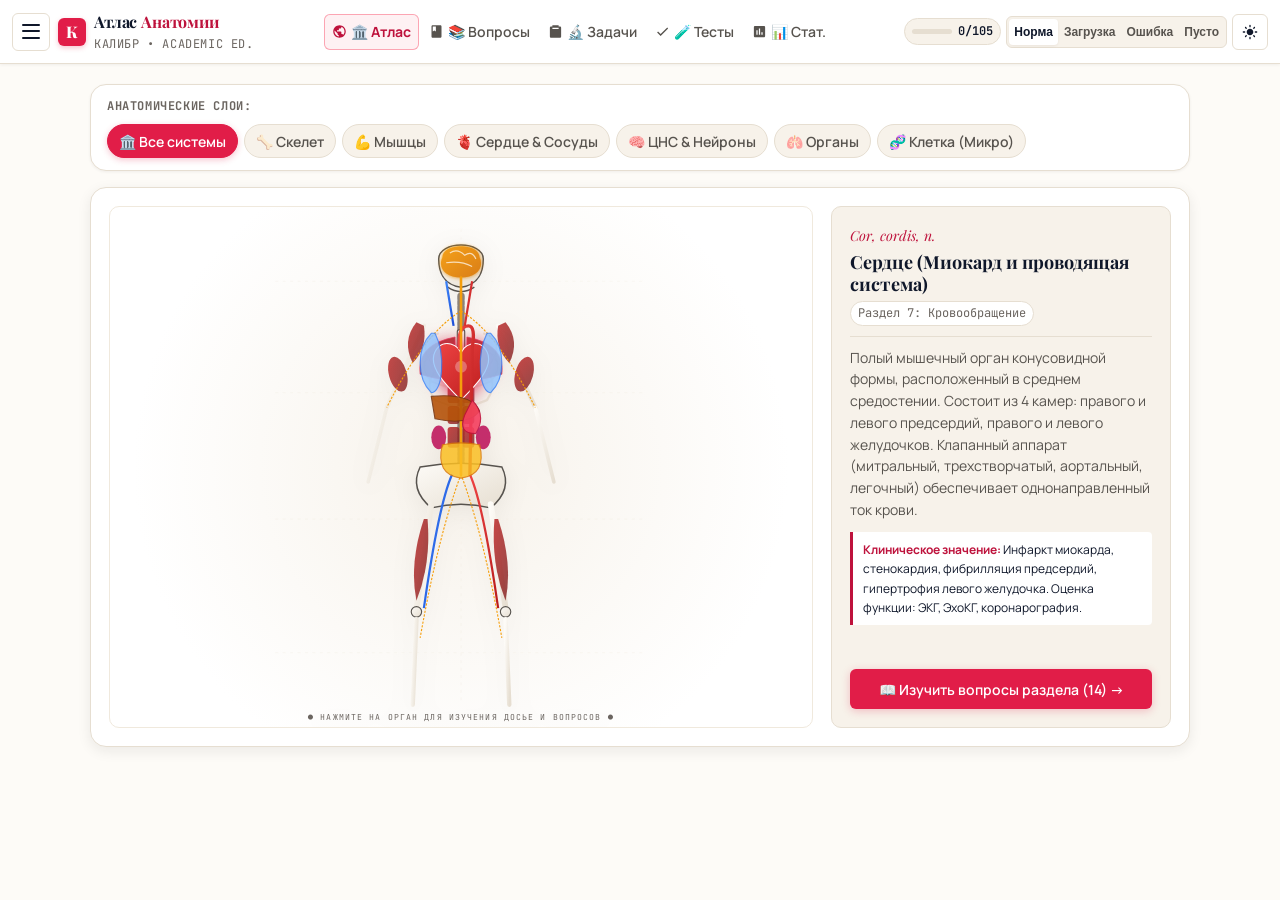
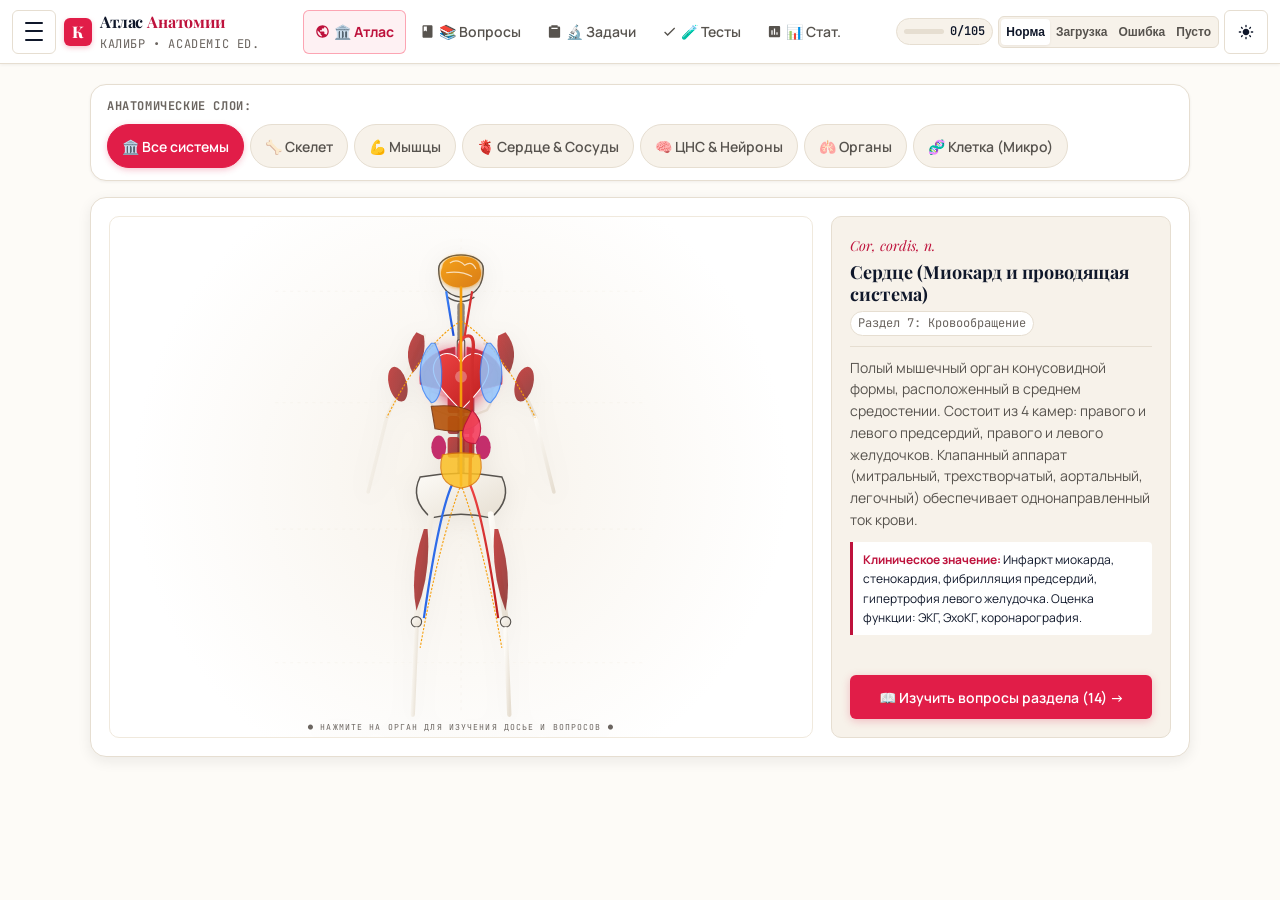
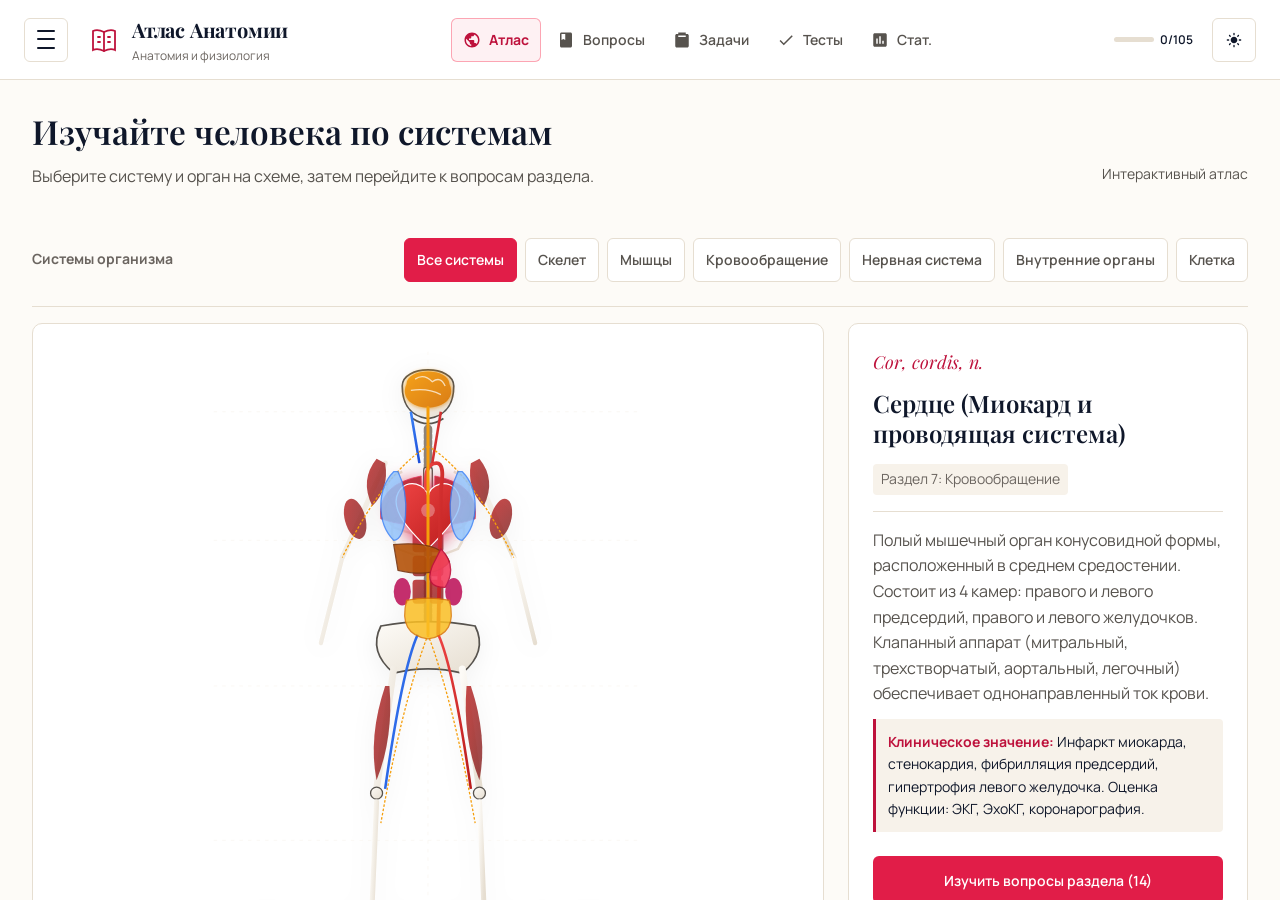
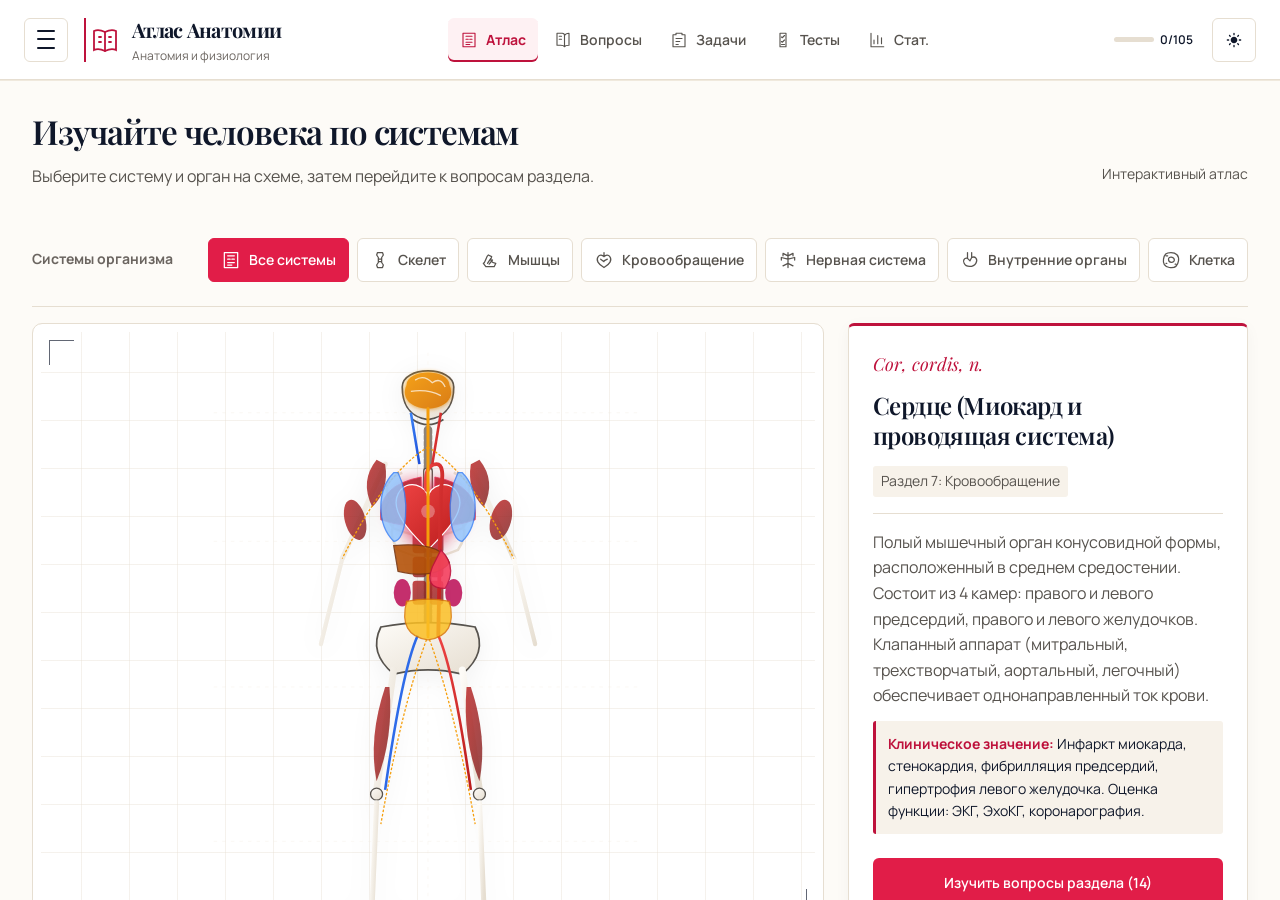
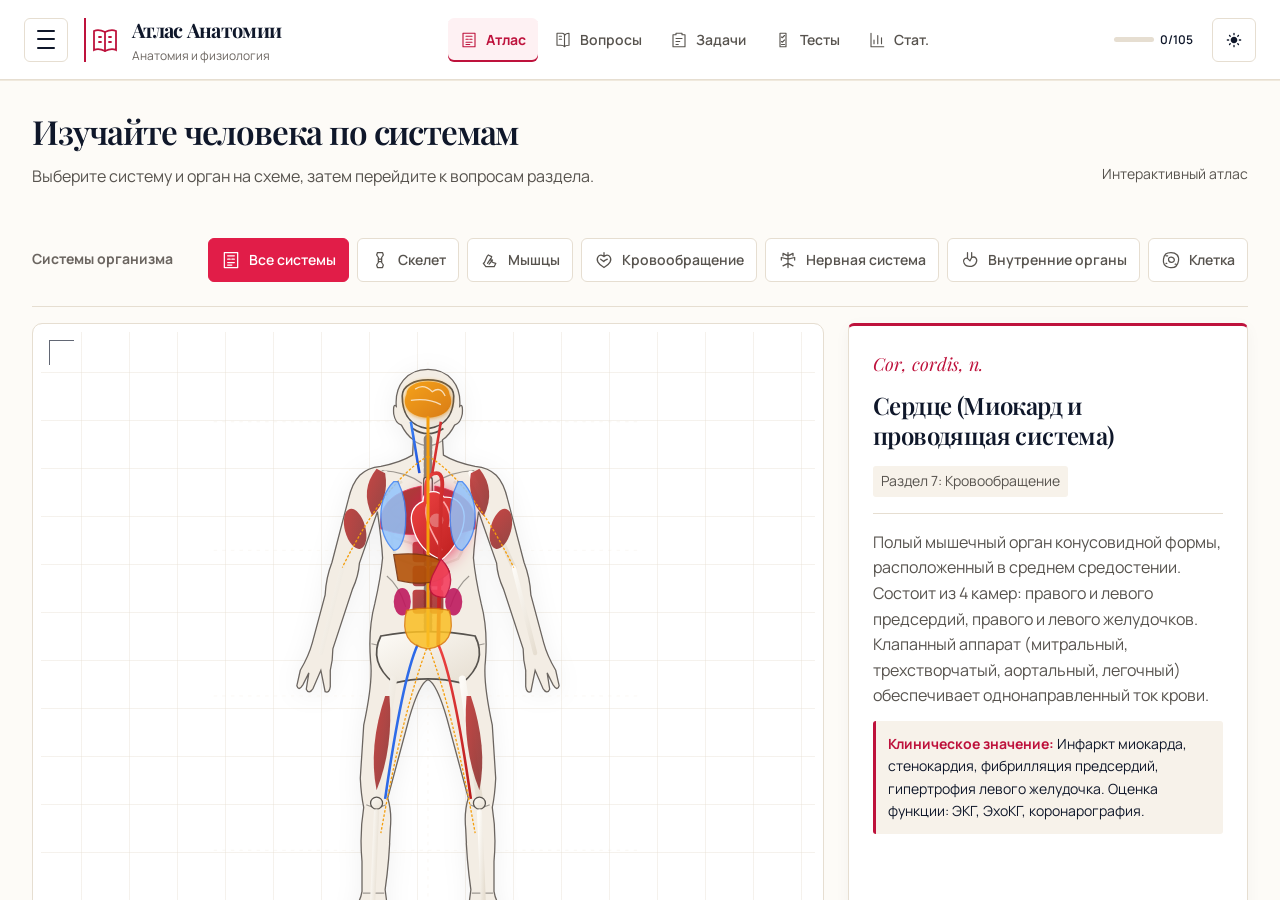
